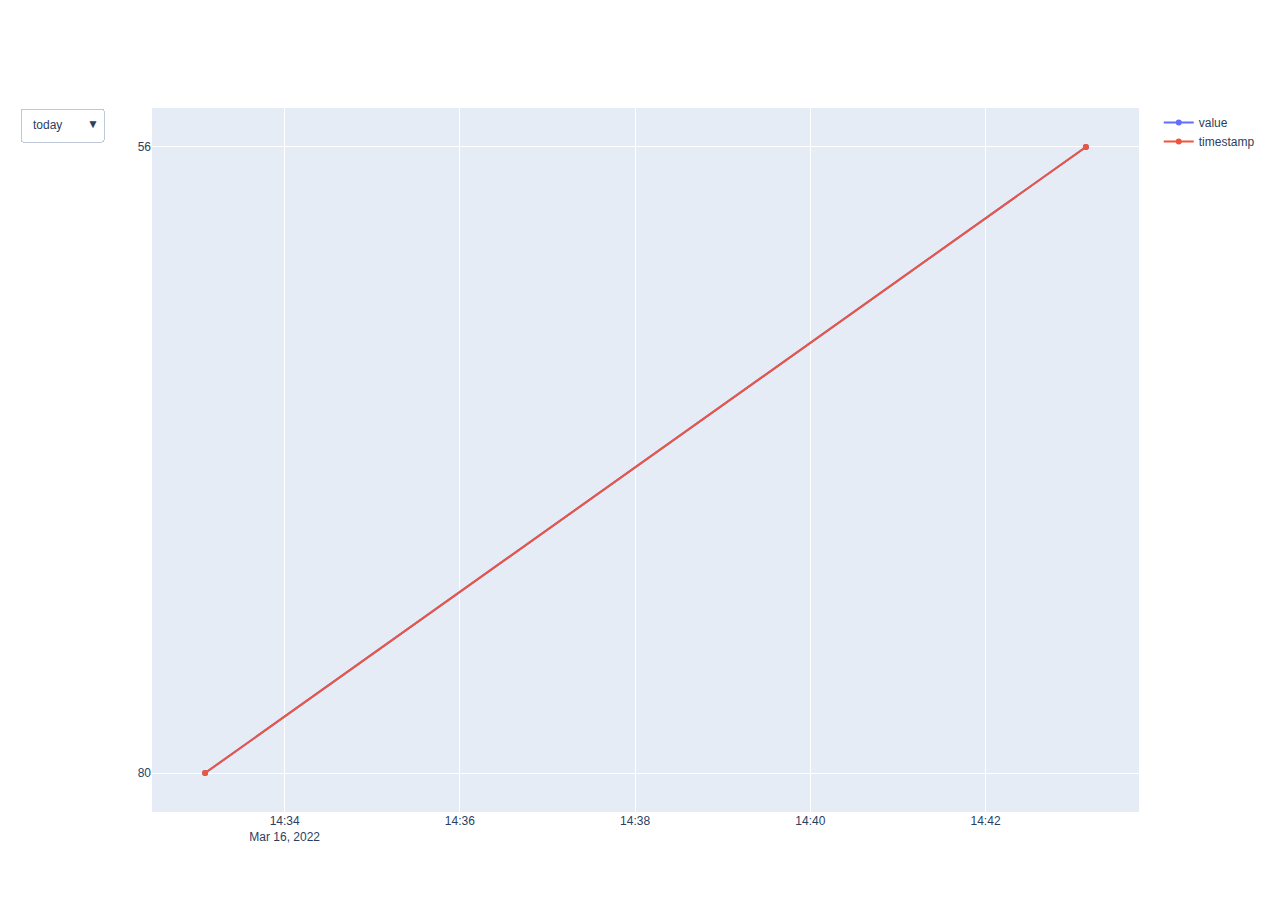
==== templates/commons/tracker_chart.html @ fe79d519 "initial commit" ====
<html>
<head><meta charset="utf-8" /></head>
<body>
    <div>                        <script type="text/javascript">window.PlotlyConfig = {MathJaxConfig: 'local'};</script>
        <script type="text/javascript">/**
* plotly.js v2.9.0
* Copyright 2012-2022, Plotly, Inc.
* All rights reserved.
* Licensed under the MIT license
*/
!function(t){if("object"==typeof exports&&"undefined"!=typeof module)module.exports=t();else if("function"==typeof define&&define.amd)define([],t);else{("undefined"!=typeof window?window:"undefined"!=typeof global?global:"undefined"!=typeof self?self:this).Plotly=t()}}((function(){return function t(e,r,n){function i(o,s){if(!r[o]){if(!e[o]){var l="function"==typeof require&&require;if(!s&&l)return l(o,!0);if(a)return a(o,!0);var c=new Error("Cannot find module '"+o+"'");throw c.code="MODULE_NOT_FOUND",c}var u=r[o]={exports:{}};e[o][0].call(u.exports,(function(t){return i(e[o][1][t]||t)}),u,u.exports,t,e,r,n)}return r[o].exports}for(var a="function"==typeof require&&require,o=0;o<n.length;o++)i(n[o]);return i}({1:[function(t,e,r){"use strict";var n=t("../src/lib"),i={"X,X div":'direction:ltr;font-family:"Open Sans",verdana,arial,sans-serif;margin:0;padding:0;',"X input,X button":'font-family:"Open Sans",verdana,arial,sans-serif;',"X input:focus,X button:focus":"outline:none;","X a":"text-decoration:none;","X a:hover":"text-decoration:none;","X .crisp":"shape-rendering:crispEdges;","X .user-select-none":"-webkit-user-select:none;-moz-user-select:none;-ms-user-select:none;-o-user-select:none;user-select:none;","X svg":"overflow:hidden;","X svg a":"fill:#447adb;","X svg a:hover":"fill:#3c6dc5;","X .main-svg":"position:absolute;top:0;left:0;pointer-events:none;","X .main-svg .draglayer":"pointer-events:all;","X .cursor-default":"cursor:default;","X .cursor-pointer":"cursor:pointer;","X .cursor-crosshair":"cursor:crosshair;","X .cursor-move":"cursor:move;","X .cursor-col-resize":"cursor:col-resize;","X .cursor-row-resize":"cursor:row-resize;","X .cursor-ns-resize":"cursor:ns-resize;","X .cursor-ew-resize":"cursor:ew-resize;","X .cursor-sw-resize":"cursor:sw-resize;","X .cursor-s-resize":"cursor:s-resize;","X .cursor-se-resize":"cursor:se-resize;","X .cursor-w-resize":"cursor:w-resize;","X .cursor-e-resize":"cursor:e-resize;","X .cursor-nw-resize":"cursor:nw-resize;","X .cursor-n-resize":"cursor:n-resize;","X .cursor-ne-resize":"cursor:ne-resize;","X .cursor-grab":"cursor:-webkit-grab;cursor:grab;","X .modebar":"position:absolute;top:2px;right:2px;","X .ease-bg":"-webkit-transition:background-color .3s ease 0s;-moz-transition:background-color .3s ease 0s;-ms-transition:background-color .3s ease 0s;-o-transition:background-color .3s ease 0s;transition:background-color .3s ease 0s;","X .modebar--hover>:not(.watermark)":"opacity:0;-webkit-transition:opacity .3s ease 0s;-moz-transition:opacity .3s ease 0s;-ms-transition:opacity .3s ease 0s;-o-transition:opacity .3s ease 0s;transition:opacity .3s ease 0s;","X:hover .modebar--hover .modebar-group":"opacity:1;","X .modebar-group":"float:left;display:inline-block;box-sizing:border-box;padding-left:8px;position:relative;vertical-align:middle;white-space:nowrap;","X .modebar-btn":"position:relative;font-size:16px;padding:3px 4px;height:22px;cursor:pointer;line-height:normal;box-sizing:border-box;","X .modebar-btn svg":"position:relative;top:2px;","X .modebar.vertical":"display:flex;flex-direction:column;flex-wrap:wrap;align-content:flex-end;max-height:100%;","X .modebar.vertical svg":"top:-1px;","X .modebar.vertical .modebar-group":"display:block;float:none;padding-left:0px;padding-bottom:8px;","X .modebar.vertical .modebar-group .modebar-btn":"display:block;text-align:center;","X [data-title]:before,X [data-title]:after":"position:absolute;-webkit-transform:translate3d(0, 0, 0);-moz-transform:translate3d(0, 0, 0);-ms-transform:translate3d(0, 0, 0);-o-transform:translate3d(0, 0, 0);transform:translate3d(0, 0, 0);display:none;opacity:0;z-index:1001;pointer-events:none;top:110%;right:50%;","X [data-title]:hover:before,X [data-title]:hover:after":"display:block;opacity:1;","X [data-title]:before":'content:"";position:absolute;background:transparent;border:6px solid transparent;z-index:1002;margin-top:-12px;border-bottom-color:#69738a;margin-right:-6px;',"X [data-title]:after":"content:attr(data-title);background:#69738a;color:#fff;padding:8px 10px;font-size:12px;line-height:12px;white-space:nowrap;margin-right:-18px;border-radius:2px;","X .vertical [data-title]:before,X .vertical [data-title]:after":"top:0%;right:200%;","X .vertical [data-title]:before":"border:6px solid transparent;border-left-color:#69738a;margin-top:8px;margin-right:-30px;","X .select-outline":"fill:none;stroke-width:1;shape-rendering:crispEdges;","X .select-outline-1":"stroke:#fff;","X .select-outline-2":"stroke:#000;stroke-dasharray:2px 2px;",Y:'font-family:"Open Sans",verdana,arial,sans-serif;position:fixed;top:50px;right:20px;z-index:10000;font-size:10pt;max-width:180px;',"Y p":"margin:0;","Y .notifier-note":"min-width:180px;max-width:250px;border:1px solid #fff;z-index:3000;margin:0;background-color:#8c97af;background-color:rgba(140,151,175,.9);color:#fff;padding:10px;overflow-wrap:break-word;word-wrap:break-word;-ms-hyphens:auto;-webkit-hyphens:auto;hyphens:auto;","Y .notifier-close":"color:#fff;opacity:.8;float:right;padding:0 5px;background:none;border:none;font-size:20px;font-weight:bold;line-height:20px;","Y .notifier-close:hover":"color:#444;text-decoration:none;cursor:pointer;"};for(var a in i){var o=a.replace(/^,/," ,").replace(/X/g,".js-plotly-plot .plotly").replace(/Y/g,".plotly-notifier");n.addStyleRule(o,i[a])}},{"../src/lib":503}],2:[function(t,e,r){"use strict";e.exports=t("../src/transforms/aggregate")},{"../src/transforms/aggregate":1114}],3:[function(t,e,r){"use strict";e.exports=t("../src/traces/bar")},{"../src/traces/bar":656}],4:[function(t,e,r){"use strict";e.exports=t("../src/traces/barpolar")},{"../src/traces/barpolar":669}],5:[function(t,e,r){"use strict";e.exports=t("../src/traces/box")},{"../src/traces/box":679}],6:[function(t,e,r){"use strict";e.exports=t("../src/components/calendars")},{"../src/components/calendars":364}],7:[function(t,e,r){"use strict";e.exports=t("../src/traces/candlestick")},{"../src/traces/candlestick":688}],8:[function(t,e,r){"use strict";e.exports=t("../src/traces/carpet")},{"../src/traces/carpet":707}],9:[function(t,e,r){"use strict";e.exports=t("../src/traces/choropleth")},{"../src/traces/choropleth":721}],10:[function(t,e,r){"use strict";e.exports=t("../src/traces/choroplethmapbox")},{"../src/traces/choroplethmapbox":728}],11:[function(t,e,r){"use strict";e.exports=t("../src/traces/cone")},{"../src/traces/cone":734}],12:[function(t,e,r){"use strict";e.exports=t("../src/traces/contour")},{"../src/traces/contour":749}],13:[function(t,e,r){"use strict";e.exports=t("../src/traces/contourcarpet")},{"../src/traces/contourcarpet":760}],14:[function(t,e,r){"use strict";e.exports=t("../src/core")},{"../src/core":481}],15:[function(t,e,r){"use strict";e.exports=t("../src/traces/densitymapbox")},{"../src/traces/densitymapbox":768}],16:[function(t,e,r){"use strict";e.exports=t("../src/transforms/filter")},{"../src/transforms/filter":1115}],17:[function(t,e,r){"use strict";e.exports=t("../src/traces/funnel")},{"../src/traces/funnel":778}],18:[function(t,e,r){"use strict";e.exports=t("../src/traces/funnelarea")},{"../src/traces/funnelarea":787}],19:[function(t,e,r){"use strict";e.exports=t("../src/transforms/groupby")},{"../src/transforms/groupby":1116}],20:[function(t,e,r){"use strict";e.exports=t("../src/traces/heatmap")},{"../src/traces/heatmap":800}],21:[function(t,e,r){"use strict";e.exports=t("../src/traces/heatmapgl")},{"../src/traces/heatmapgl":811}],22:[function(t,e,r){"use strict";e.exports=t("../src/traces/histogram")},{"../src/traces/histogram":823}],23:[function(t,e,r){"use strict";e.exports=t("../src/traces/histogram2d")},{"../src/traces/histogram2d":829}],24:[function(t,e,r){"use strict";e.exports=t("../src/traces/histogram2dcontour")},{"../src/traces/histogram2dcontour":833}],25:[function(t,e,r){"use strict";e.exports=t("../src/traces/icicle")},{"../src/traces/icicle":839}],26:[function(t,e,r){"use strict";e.exports=t("../src/traces/image")},{"../src/traces/image":852}],27:[function(t,e,r){"use strict";var n=t("./core");n.register([t("./bar"),t("./box"),t("./heatmap"),t("./histogram"),t("./histogram2d"),t("./histogram2dcontour"),t("./contour"),t("./scatterternary"),t("./violin"),t("./funnel"),t("./waterfall"),t("./image"),t("./pie"),t("./sunburst"),t("./treemap"),t("./icicle"),t("./funnelarea"),t("./scatter3d"),t("./surface"),t("./isosurface"),t("./volume"),t("./mesh3d"),t("./cone"),t("./streamtube"),t("./scattergeo"),t("./choropleth"),t("./scattergl"),t("./splom"),t("./pointcloud"),t("./heatmapgl"),t("./parcoords"),t("./parcats"),t("./scattermapbox"),t("./choroplethmapbox"),t("./densitymapbox"),t("./sankey"),t("./indicator"),t("./table"),t("./carpet"),t("./scattercarpet"),t("./contourcarpet"),t("./ohlc"),t("./candlestick"),t("./scatterpolar"),t("./scatterpolargl"),t("./barpolar"),t("./scattersmith"),t("./aggregate"),t("./filter"),t("./groupby"),t("./sort"),t("./calendars")]),e.exports=n},{"./aggregate":2,"./bar":3,"./barpolar":4,"./box":5,"./calendars":6,"./candlestick":7,"./carpet":8,"./choropleth":9,"./choroplethmapbox":10,"./cone":11,"./contour":12,"./contourcarpet":13,"./core":14,"./densitymapbox":15,"./filter":16,"./funnel":17,"./funnelarea":18,"./groupby":19,"./heatmap":20,"./heatmapgl":21,"./histogram":22,"./histogram2d":23,"./histogram2dcontour":24,"./icicle":25,"./image":26,"./indicator":28,"./isosurface":29,"./mesh3d":30,"./ohlc":31,"./parcats":32,"./parcoords":33,"./pie":34,"./pointcloud":35,"./sankey":36,"./scatter3d":37,"./scattercarpet":38,"./scattergeo":39,"./scattergl":40,"./scattermapbox":41,"./scatterpolar":42,"./scatterpolargl":43,"./scattersmith":44,"./scatterternary":45,"./sort":46,"./splom":47,"./streamtube":48,"./sunburst":49,"./surface":50,"./table":51,"./treemap":52,"./violin":53,"./volume":54,"./waterfall":55}],28:[function(t,e,r){"use strict";e.exports=t("../src/traces/indicator")},{"../src/traces/indicator":860}],29:[function(t,e,r){"use strict";e.exports=t("../src/traces/isosurface")},{"../src/traces/isosurface":866}],30:[function(t,e,r){"use strict";e.exports=t("../src/traces/mesh3d")},{"../src/traces/mesh3d":871}],31:[function(t,e,r){"use strict";e.exports=t("../src/traces/ohlc")},{"../src/traces/ohlc":876}],32:[function(t,e,r){"use strict";e.exports=t("../src/traces/parcats")},{"../src/traces/parcats":885}],33:[function(t,e,r){"use strict";e.exports=t("../src/traces/parcoords")},{"../src/traces/parcoords":895}],34:[function(t,e,r){"use strict";e.exports=t("../src/traces/pie")},{"../src/traces/pie":906}],35:[function(t,e,r){"use strict";e.exports=t("../src/traces/pointcloud")},{"../src/traces/pointcloud":915}],36:[function(t,e,r){"use strict";e.exports=t("../src/traces/sankey")},{"../src/traces/sankey":921}],37:[function(t,e,r){"use strict";e.exports=t("../src/traces/scatter3d")},{"../src/traces/scatter3d":959}],38:[function(t,e,r){"use strict";e.exports=t("../src/traces/scattercarpet")},{"../src/traces/scattercarpet":966}],39:[function(t,e,r){"use strict";e.exports=t("../src/traces/scattergeo")},{"../src/traces/scattergeo":974}],40:[function(t,e,r){"use strict";e.exports=t("../src/traces/scattergl")},{"../src/traces/scattergl":987}],41:[function(t,e,r){"use strict";e.exports=t("../src/traces/scattermapbox")},{"../src/traces/scattermapbox":997}],42:[function(t,e,r){"use strict";e.exports=t("../src/traces/scatterpolar")},{"../src/traces/scatterpolar":1005}],43:[function(t,e,r){"use strict";e.exports=t("../src/traces/scatterpolargl")},{"../src/traces/scatterpolargl":1012}],44:[function(t,e,r){"use strict";e.exports=t("../src/traces/scattersmith")},{"../src/traces/scattersmith":1019}],45:[function(t,e,r){"use strict";e.exports=t("../src/traces/scatterternary")},{"../src/traces/scatterternary":1027}],46:[function(t,e,r){"use strict";e.exports=t("../src/transforms/sort")},{"../src/transforms/sort":1118}],47:[function(t,e,r){"use strict";e.exports=t("../src/traces/splom")},{"../src/traces/splom":1036}],48:[function(t,e,r){"use strict";e.exports=t("../src/traces/streamtube")},{"../src/traces/streamtube":1044}],49:[function(t,e,r){"use strict";e.exports=t("../src/traces/sunburst")},{"../src/traces/sunburst":1052}],50:[function(t,e,r){"use strict";e.exports=t("../src/traces/surface")},{"../src/traces/surface":1061}],51:[function(t,e,r){"use strict";e.exports=t("../src/traces/table")},{"../src/traces/table":1069}],52:[function(t,e,r){"use strict";e.exports=t("../src/traces/treemap")},{"../src/traces/treemap":1080}],53:[function(t,e,r){"use strict";e.exports=t("../src/traces/violin")},{"../src/traces/violin":1093}],54:[function(t,e,r){"use strict";e.exports=t("../src/traces/volume")},{"../src/traces/volume":1101}],55:[function(t,e,r){"use strict";e.exports=t("../src/traces/waterfall")},{"../src/traces/waterfall":1109}],56:[function(t,e,r){!function(n,i){"object"==typeof r&&void 0!==e?i(r,t("d3-array"),t("d3-collection"),t("d3-shape"),t("elementary-circuits-directed-graph")):i(n.d3=n.d3||{},n.d3,n.d3,n.d3,null)}(this,(function(t,e,r,n,i){"use strict";function a(t){return t.target.depth}function o(t,e){return t.sourceLinks.length?t.depth:e-1}function s(t){return function(){return t}}i=i&&i.hasOwnProperty("default")?i.default:i;var l="function"==typeof Symbol&&"symbol"==typeof Symbol.iterator?function(t){return typeof t}:function(t){return t&&"function"==typeof Symbol&&t.constructor===Symbol&&t!==Symbol.prototype?"symbol":typeof t};function c(t,e){return f(t.source,e.source)||t.index-e.index}function u(t,e){return f(t.target,e.target)||t.index-e.index}function f(t,e){return t.partOfCycle===e.partOfCycle?t.y0-e.y0:"top"===t.circularLinkType||"bottom"===e.circularLinkType?-1:1}function h(t){return t.value}function p(t){return(t.y0+t.y1)/2}function d(t){return p(t.source)}function g(t){return p(t.target)}function m(t){return t.index}function v(t){return t.nodes}function y(t){return t.links}function x(t,e){var r=t.get(e);if(!r)throw new Error("missing: "+e);return r}function b(t,e){return e(t)}function _(t,e,r){var n=0;if(null===r){for(var a=[],o=0;o<t.links.length;o++){var s=t.links[o],l=s.source.index,c=s.target.index;a[l]||(a[l]=[]),a[c]||(a[c]=[]),-1===a[l].indexOf(c)&&a[l].push(c)}var u=i(a);u.sort((function(t,e){return t.length-e.length}));var f={};for(o=0;o<u.length;o++){var h=u[o].slice(-2);f[h[0]]||(f[h[0]]={}),f[h[0]][h[1]]=!0}t.links.forEach((function(t){var e=t.target.index,r=t.source.index;e===r||f[r]&&f[r][e]?(t.circular=!0,t.circularLinkID=n,n+=1):t.circular=!1}))}else t.links.forEach((function(t){t.source[r]<t.target[r]?t.circular=!1:(t.circular=!0,t.circularLinkID=n,n+=1)}))}function w(t,e){var r=0,n=0;t.links.forEach((function(i){i.circular&&(i.source.circularLinkType||i.target.circularLinkType?i.circularLinkType=i.source.circularLinkType?i.source.circularLinkType:i.target.circularLinkType:i.circularLinkType=r<n?"top":"bottom","top"==i.circularLinkType?r+=1:n+=1,t.nodes.forEach((function(t){b(t,e)!=b(i.source,e)&&b(t,e)!=b(i.target,e)||(t.circularLinkType=i.circularLinkType)})))})),t.links.forEach((function(t){t.circular&&(t.source.circularLinkType==t.target.circularLinkType&&(t.circularLinkType=t.source.circularLinkType),q(t,e)&&(t.circularLinkType=t.source.circularLinkType))}))}function T(t){var e=Math.abs(t.y1-t.y0),r=Math.abs(t.target.x0-t.source.x1);return Math.atan(r/e)}function k(t,e){var r=0;t.sourceLinks.forEach((function(t){r=t.circular&&!q(t,e)?r+1:r}));var n=0;return t.targetLinks.forEach((function(t){n=t.circular&&!q(t,e)?n+1:n})),r+n}function A(t){var e=t.source.sourceLinks,r=0;e.forEach((function(t){r=t.circular?r+1:r}));var n=t.target.targetLinks,i=0;return n.forEach((function(t){i=t.circular?i+1:i})),!(r>1||i>1)}function M(t,e,r){return t.sort(E),t.forEach((function(n,i){var a,o,s=0;if(q(n,r)&&A(n))n.circularPathData.verticalBuffer=s+n.width/2;else{for(var l=0;l<i;l++)if(a=t[i],o=t[l],!(a.source.column<o.target.column||a.target.column>o.source.column)){var c=t[l].circularPathData.verticalBuffer+t[l].width/2+e;s=c>s?c:s}n.circularPathData.verticalBuffer=s+n.width/2}})),t}function S(t,r,i,a){var o=e.min(t.links,(function(t){return t.source.y0}));t.links.forEach((function(t){t.circular&&(t.circularPathData={})})),M(t.links.filter((function(t){return"top"==t.circularLinkType})),r,a),M(t.links.filter((function(t){return"bottom"==t.circularLinkType})),r,a),t.links.forEach((function(e){if(e.circular){if(e.circularPathData.arcRadius=e.width+10,e.circularPathData.leftNodeBuffer=5,e.circularPathData.rightNodeBuffer=5,e.circularPathData.sourceWidth=e.source.x1-e.source.x0,e.circularPathData.sourceX=e.source.x0+e.circularPathData.sourceWidth,e.circularPathData.targetX=e.target.x0,e.circularPathData.sourceY=e.y0,e.circularPathData.targetY=e.y1,q(e,a)&&A(e))e.circularPathData.leftSmallArcRadius=10+e.width/2,e.circularPathData.leftLargeArcRadius=10+e.width/2,e.circularPathData.rightSmallArcRadius=10+e.width/2,e.circularPathData.rightLargeArcRadius=10+e.width/2,"bottom"==e.circularLinkType?(e.circularPathData.verticalFullExtent=e.source.y1+25+e.circularPathData.verticalBuffer,e.circularPathData.verticalLeftInnerExtent=e.circularPathData.verticalFullExtent-e.circularPathData.leftLargeArcRadius,e.circularPathData.verticalRightInnerExtent=e.circularPathData.verticalFullExtent-e.circularPathData.rightLargeArcRadius):(e.circularPathData.verticalFullExtent=e.source.y0-25-e.circularPathData.verticalBuffer,e.circularPathData.verticalLeftInnerExtent=e.circularPathData.verticalFullExtent+e.circularPathData.leftLargeArcRadius,e.circularPathData.verticalRightInnerExtent=e.circularPathData.verticalFullExtent+e.circularPathData.rightLargeArcRadius);else{var s=e.source.column,l=e.circularLinkType,c=t.links.filter((function(t){return t.source.column==s&&t.circularLinkType==l}));"bottom"==e.circularLinkType?c.sort(C):c.sort(L);var u=0;c.forEach((function(t,n){t.circularLinkID==e.circularLinkID&&(e.circularPathData.leftSmallArcRadius=10+e.width/2+u,e.circularPathData.leftLargeArcRadius=10+e.width/2+n*r+u),u+=t.width})),s=e.target.column,c=t.links.filter((function(t){return t.target.column==s&&t.circularLinkType==l})),"bottom"==e.circularLinkType?c.sort(I):c.sort(P),u=0,c.forEach((function(t,n){t.circularLinkID==e.circularLinkID&&(e.circularPathData.rightSmallArcRadius=10+e.width/2+u,e.circularPathData.rightLargeArcRadius=10+e.width/2+n*r+u),u+=t.width})),"bottom"==e.circularLinkType?(e.circularPathData.verticalFullExtent=Math.max(i,e.source.y1,e.target.y1)+25+e.circularPathData.verticalBuffer,e.circularPathData.verticalLeftInnerExtent=e.circularPathData.verticalFullExtent-e.circularPathData.leftLargeArcRadius,e.circularPathData.verticalRightInnerExtent=e.circularPathData.verticalFullExtent-e.circularPathData.rightLargeArcRadius):(e.circularPathData.verticalFullExtent=o-25-e.circularPathData.verticalBuffer,e.circularPathData.verticalLeftInnerExtent=e.circularPathData.verticalFullExtent+e.circularPathData.leftLargeArcRadius,e.circularPathData.verticalRightInnerExtent=e.circularPathData.verticalFullExtent+e.circularPathData.rightLargeArcRadius)}e.circularPathData.leftInnerExtent=e.circularPathData.sourceX+e.circularPathData.leftNodeBuffer,e.circularPathData.rightInnerExtent=e.circularPathData.targetX-e.circularPathData.rightNodeBuffer,e.circularPathData.leftFullExtent=e.circularPathData.sourceX+e.circularPathData.leftLargeArcRadius+e.circularPathData.leftNodeBuffer,e.circularPathData.rightFullExtent=e.circularPathData.targetX-e.circularPathData.rightLargeArcRadius-e.circularPathData.rightNodeBuffer}if(e.circular)e.path=function(t){var e="";e="top"==t.circularLinkType?"M"+t.circularPathData.sourceX+" "+t.circularPathData.sourceY+" L"+t.circularPathData.leftInnerExtent+" "+t.circularPathData.sourceY+" A"+t.circularPathData.leftLargeArcRadius+" "+t.circularPathData.leftSmallArcRadius+" 0 0 0 "+t.circularPathData.leftFullExtent+" "+(t.circularPathData.sourceY-t.circularPathData.leftSmallArcRadius)+" L"+t.circularPathData.leftFullExtent+" "+t.circularPathData.verticalLeftInnerExtent+" A"+t.circularPathData.leftLargeArcRadius+" "+t.circularPathData.leftLargeArcRadius+" 0 0 0 "+t.circularPathData.leftInnerExtent+" "+t.circularPathData.verticalFullExtent+" L"+t.circularPathData.rightInnerExtent+" "+t.circularPathData.verticalFullExtent+" A"+t.circularPathData.rightLargeArcRadius+" "+t.circularPathData.rightLargeArcRadius+" 0 0 0 "+t.circularPathData.rightFullExtent+" "+t.circularPathData.verticalRightInnerExtent+" L"+t.circularPathData.rightFullExtent+" "+(t.circularPathData.targetY-t.circularPathData.rightSmallArcRadius)+" A"+t.circularPathData.rightLargeArcRadius+" "+t.circularPathData.rightSmallArcRadius+" 0 0 0 "+t.circularPathData.rightInnerExtent+" "+t.circularPathData.targetY+" L"+t.circularPathData.targetX+" "+t.circularPathData.targetY:"M"+t.circularPathData.sourceX+" "+t.circularPathData.sourceY+" L"+t.circularPathData.leftInnerExtent+" "+t.circularPathData.sourceY+" A"+t.circularPathData.leftLargeArcRadius+" "+t.circularPathData.leftSmallArcRadius+" 0 0 1 "+t.circularPathData.leftFullExtent+" "+(t.circularPathData.sourceY+t.circularPathData.leftSmallArcRadius)+" L"+t.circularPathData.leftFullExtent+" "+t.circularPathData.verticalLeftInnerExtent+" A"+t.circularPathData.leftLargeArcRadius+" "+t.circularPathData.leftLargeArcRadius+" 0 0 1 "+t.circularPathData.leftInnerExtent+" "+t.circularPathData.verticalFullExtent+" L"+t.circularPathData.rightInnerExtent+" "+t.circularPathData.verticalFullExtent+" A"+t.circularPathData.rightLargeArcRadius+" "+t.circularPathData.rightLargeArcRadius+" 0 0 1 "+t.circularPathData.rightFullExtent+" "+t.circularPathData.verticalRightInnerExtent+" L"+t.circularPathData.rightFullExtent+" "+(t.circularPathData.targetY+t.circularPathData.rightSmallArcRadius)+" A"+t.circularPathData.rightLargeArcRadius+" "+t.circularPathData.rightSmallArcRadius+" 0 0 1 "+t.circularPathData.rightInnerExtent+" "+t.circularPathData.targetY+" L"+t.circularPathData.targetX+" "+t.circularPathData.targetY;return e}(e);else{var f=n.linkHorizontal().source((function(t){return[t.source.x0+(t.source.x1-t.source.x0),t.y0]})).target((function(t){return[t.target.x0,t.y1]}));e.path=f(e)}}))}function E(t,e){return O(t)==O(e)?"bottom"==t.circularLinkType?C(t,e):L(t,e):O(e)-O(t)}function L(t,e){return t.y0-e.y0}function C(t,e){return e.y0-t.y0}function P(t,e){return t.y1-e.y1}function I(t,e){return e.y1-t.y1}function O(t){return t.target.column-t.source.column}function z(t){return t.target.x0-t.source.x1}function D(t,e){var r=T(t),n=z(e)/Math.tan(r);return"up"==H(t)?t.y1+n:t.y1-n}function R(t,e){var r=T(t),n=z(e)/Math.tan(r);return"up"==H(t)?t.y1-n:t.y1+n}function F(t,e,r,n){t.links.forEach((function(i){if(!i.circular&&i.target.column-i.source.column>1){var a=i.source.column+1,o=i.target.column-1,s=1,l=o-a+1;for(s=1;a<=o;a++,s++)t.nodes.forEach((function(o){if(o.column==a){var c,u=s/(l+1),f=Math.pow(1-u,3),h=3*u*Math.pow(1-u,2),p=3*Math.pow(u,2)*(1-u),d=Math.pow(u,3),g=f*i.y0+h*i.y0+p*i.y1+d*i.y1,m=g-i.width/2,v=g+i.width/2;m>o.y0&&m<o.y1?(c=o.y1-m+10,c="bottom"==o.circularLinkType?c:-c,o=N(o,c,e,r),t.nodes.forEach((function(t){b(t,n)!=b(o,n)&&t.column==o.column&&B(o,t)&&N(t,c,e,r)}))):(v>o.y0&&v<o.y1||m<o.y0&&v>o.y1)&&(c=v-o.y0+10,o=N(o,c,e,r),t.nodes.forEach((function(t){b(t,n)!=b(o,n)&&t.column==o.column&&t.y0<o.y1&&t.y1>o.y1&&N(t,c,e,r)})))}}))}}))}function B(t,e){return t.y0>e.y0&&t.y0<e.y1||(t.y1>e.y0&&t.y1<e.y1||t.y0<e.y0&&t.y1>e.y1)}function N(t,e,r,n){return t.y0+e>=r&&t.y1+e<=n&&(t.y0=t.y0+e,t.y1=t.y1+e,t.targetLinks.forEach((function(t){t.y1=t.y1+e})),t.sourceLinks.forEach((function(t){t.y0=t.y0+e}))),t}function j(t,e,r,n){t.nodes.forEach((function(i){n&&i.y+(i.y1-i.y0)>e&&(i.y=i.y-(i.y+(i.y1-i.y0)-e));var a=t.links.filter((function(t){return b(t.source,r)==b(i,r)})),o=a.length;o>1&&a.sort((function(t,e){if(!t.circular&&!e.circular){if(t.target.column==e.target.column)return t.y1-e.y1;if(!V(t,e))return t.y1-e.y1;if(t.target.column>e.target.column){var r=R(e,t);return t.y1-r}if(e.target.column>t.target.column)return R(t,e)-e.y1}return t.circular&&!e.circular?"top"==t.circularLinkType?-1:1:e.circular&&!t.circular?"top"==e.circularLinkType?1:-1:t.circular&&e.circular?t.circularLinkType===e.circularLinkType&&"top"==t.circularLinkType?t.target.column===e.target.column?t.target.y1-e.target.y1:e.target.column-t.target.column:t.circularLinkType===e.circularLinkType&&"bottom"==t.circularLinkType?t.target.column===e.target.column?e.target.y1-t.target.y1:t.target.column-e.target.column:"top"==t.circularLinkType?-1:1:void 0}));var s=i.y0;a.forEach((function(t){t.y0=s+t.width/2,s+=t.width})),a.forEach((function(t,e){if("bottom"==t.circularLinkType){for(var r=e+1,n=0;r<o;r++)n+=a[r].width;t.y0=i.y1-n-t.width/2}}))}))}function U(t,e,r){t.nodes.forEach((function(e){var n=t.links.filter((function(t){return b(t.target,r)==b(e,r)})),i=n.length;i>1&&n.sort((function(t,e){if(!t.circular&&!e.circular){if(t.source.column==e.source.column)return t.y0-e.y0;if(!V(t,e))return t.y0-e.y0;if(e.source.column<t.source.column){var r=D(e,t);return t.y0-r}if(t.source.column<e.source.column)return D(t,e)-e.y0}return t.circular&&!e.circular?"top"==t.circularLinkType?-1:1:e.circular&&!t.circular?"top"==e.circularLinkType?1:-1:t.circular&&e.circular?t.circularLinkType===e.circularLinkType&&"top"==t.circularLinkType?t.source.column===e.source.column?t.source.y1-e.source.y1:t.source.column-e.source.column:t.circularLinkType===e.circularLinkType&&"bottom"==t.circularLinkType?t.source.column===e.source.column?t.source.y1-e.source.y1:e.source.column-t.source.column:"top"==t.circularLinkType?-1:1:void 0}));var a=e.y0;n.forEach((function(t){t.y1=a+t.width/2,a+=t.width})),n.forEach((function(t,r){if("bottom"==t.circularLinkType){for(var a=r+1,o=0;a<i;a++)o+=n[a].width;t.y1=e.y1-o-t.width/2}}))}))}function V(t,e){return H(t)==H(e)}function H(t){return t.y0-t.y1>0?"up":"down"}function q(t,e){return b(t.source,e)==b(t.target,e)}function G(t,r,n){var i=t.nodes,a=t.links,o=!1,s=!1;if(a.forEach((function(t){"top"==t.circularLinkType?o=!0:"bottom"==t.circularLinkType&&(s=!0)})),0==o||0==s){var l=e.min(i,(function(t){return t.y0})),c=(n-r)/(e.max(i,(function(t){return t.y1}))-l);i.forEach((function(t){var e=(t.y1-t.y0)*c;t.y0=(t.y0-l)*c,t.y1=t.y0+e})),a.forEach((function(t){t.y0=(t.y0-l)*c,t.y1=(t.y1-l)*c,t.width=t.width*c}))}}t.sankeyCircular=function(){var t,n,i=0,a=0,b=1,T=1,A=24,M=m,E=o,L=v,C=y,P=32,I=2,O=null;function z(){var t={nodes:L.apply(null,arguments),links:C.apply(null,arguments)};D(t),_(t,M,O),R(t),B(t),w(t,M),N(t,P,M),V(t);for(var e=4,r=0;r<e;r++)j(t,T,M),U(t,T,M),F(t,a,T,M),j(t,T,M),U(t,T,M);return G(t,a,T),S(t,I,T,M),t}function D(t){t.nodes.forEach((function(t,e){t.index=e,t.sourceLinks=[],t.targetLinks=[]}));var e=r.map(t.nodes,M);return t.links.forEach((function(t,r){t.index=r;var n=t.source,i=t.target;"object"!==(void 0===n?"undefined":l(n))&&(n=t.source=x(e,n)),"object"!==(void 0===i?"undefined":l(i))&&(i=t.target=x(e,i)),n.sourceLinks.push(t),i.targetLinks.push(t)})),t}function R(t){t.nodes.forEach((function(t){t.partOfCycle=!1,t.value=Math.max(e.sum(t.sourceLinks,h),e.sum(t.targetLinks,h)),t.sourceLinks.forEach((function(e){e.circular&&(t.partOfCycle=!0,t.circularLinkType=e.circularLinkType)})),t.targetLinks.forEach((function(e){e.circular&&(t.partOfCycle=!0,t.circularLinkType=e.circularLinkType)}))}))}function B(t){var e,r,n;for(e=t.nodes,r=[],n=0;e.length;++n,e=r,r=[])e.forEach((function(t){t.depth=n,t.sourceLinks.forEach((function(t){r.indexOf(t.target)<0&&!t.circular&&r.push(t.target)}))}));for(e=t.nodes,r=[],n=0;e.length;++n,e=r,r=[])e.forEach((function(t){t.height=n,t.targetLinks.forEach((function(t){r.indexOf(t.source)<0&&!t.circular&&r.push(t.source)}))}));t.nodes.forEach((function(t){t.column=Math.floor(E.call(null,t,n))}))}function N(o,s,l){var c=r.nest().key((function(t){return t.column})).sortKeys(e.ascending).entries(o.nodes).map((function(t){return t.values}));!function(r){if(n){var s=1/0;c.forEach((function(t){var e=T*n/(t.length+1);s=e<s?e:s})),t=s}var l=e.min(c,(function(r){return(T-a-(r.length-1)*t)/e.sum(r,h)}));l*=.3,o.links.forEach((function(t){t.width=t.value*l}));var u=function(t){var r=0,n=0,i=0,a=0,o=e.max(t.nodes,(function(t){return t.column}));return t.links.forEach((function(t){t.circular&&("top"==t.circularLinkType?r+=t.width:n+=t.width,0==t.target.column&&(a+=t.width),t.source.column==o&&(i+=t.width))})),{top:r=r>0?r+25+10:r,bottom:n=n>0?n+25+10:n,left:a=a>0?a+25+10:a,right:i=i>0?i+25+10:i}}(o),f=function(t,r){var n=e.max(t.nodes,(function(t){return t.column})),o=b-i,s=T-a,l=o/(o+r.right+r.left),c=s/(s+r.top+r.bottom);return i=i*l+r.left,b=0==r.right?b:b*l,a=a*c+r.top,T*=c,t.nodes.forEach((function(t){t.x0=i+t.column*((b-i-A)/n),t.x1=t.x0+A})),c}(o,u);l*=f,o.links.forEach((function(t){t.width=t.value*l})),c.forEach((function(t){var e=t.length;t.forEach((function(t,n){t.depth==c.length-1&&1==e||0==t.depth&&1==e?(t.y0=T/2-t.value*l,t.y1=t.y0+t.value*l):t.partOfCycle?0==k(t,r)?(t.y0=T/2+n,t.y1=t.y0+t.value*l):"top"==t.circularLinkType?(t.y0=a+n,t.y1=t.y0+t.value*l):(t.y0=T-t.value*l-n,t.y1=t.y0+t.value*l):0==u.top||0==u.bottom?(t.y0=(T-a)/e*n,t.y1=t.y0+t.value*l):(t.y0=(T-a)/2-e/2+n,t.y1=t.y0+t.value*l)}))}))}(l),y();for(var u=1,m=s;m>0;--m)v(u*=.99,l),y();function v(t,r){var n=c.length;c.forEach((function(i){var a=i.length,o=i[0].depth;i.forEach((function(i){var s;if(i.sourceLinks.length||i.targetLinks.length)if(i.partOfCycle&&k(i,r)>0);else if(0==o&&1==a)s=i.y1-i.y0,i.y0=T/2-s/2,i.y1=T/2+s/2;else if(o==n-1&&1==a)s=i.y1-i.y0,i.y0=T/2-s/2,i.y1=T/2+s/2;else{var l=e.mean(i.sourceLinks,g),c=e.mean(i.targetLinks,d),u=((l&&c?(l+c)/2:l||c)-p(i))*t;i.y0+=u,i.y1+=u}}))}))}function y(){c.forEach((function(e){var r,n,i,o=a,s=e.length;for(e.sort(f),i=0;i<s;++i)(n=o-(r=e[i]).y0)>0&&(r.y0+=n,r.y1+=n),o=r.y1+t;if((n=o-t-T)>0)for(o=r.y0-=n,r.y1-=n,i=s-2;i>=0;--i)(n=(r=e[i]).y1+t-o)>0&&(r.y0-=n,r.y1-=n),o=r.y0}))}}function V(t){t.nodes.forEach((function(t){t.sourceLinks.sort(u),t.targetLinks.sort(c)})),t.nodes.forEach((function(t){var e=t.y0,r=e,n=t.y1,i=n;t.sourceLinks.forEach((function(t){t.circular?(t.y0=n-t.width/2,n-=t.width):(t.y0=e+t.width/2,e+=t.width)})),t.targetLinks.forEach((function(t){t.circular?(t.y1=i-t.width/2,i-=t.width):(t.y1=r+t.width/2,r+=t.width)}))}))}return z.nodeId=function(t){return arguments.length?(M="function"==typeof t?t:s(t),z):M},z.nodeAlign=function(t){return arguments.length?(E="function"==typeof t?t:s(t),z):E},z.nodeWidth=function(t){return arguments.length?(A=+t,z):A},z.nodePadding=function(e){return arguments.length?(t=+e,z):t},z.nodes=function(t){return arguments.length?(L="function"==typeof t?t:s(t),z):L},z.links=function(t){return arguments.length?(C="function"==typeof t?t:s(t),z):C},z.size=function(t){return arguments.length?(i=a=0,b=+t[0],T=+t[1],z):[b-i,T-a]},z.extent=function(t){return arguments.length?(i=+t[0][0],b=+t[1][0],a=+t[0][1],T=+t[1][1],z):[[i,a],[b,T]]},z.iterations=function(t){return arguments.length?(P=+t,z):P},z.circularLinkGap=function(t){return arguments.length?(I=+t,z):I},z.nodePaddingRatio=function(t){return arguments.length?(n=+t,z):n},z.sortNodes=function(t){return arguments.length?(O=t,z):O},z.update=function(t){return w(t,M),V(t),t.links.forEach((function(t){t.circular&&(t.circularLinkType=t.y0+t.y1<T?"top":"bottom",t.source.circularLinkType=t.circularLinkType,t.target.circularLinkType=t.circularLinkType)})),j(t,T,M,!1),U(t,T,M),S(t,I,T,M),t},z},t.sankeyCenter=function(t){return t.targetLinks.length?t.depth:t.sourceLinks.length?e.min(t.sourceLinks,a)-1:0},t.sankeyLeft=function(t){return t.depth},t.sankeyRight=function(t,e){return e-1-t.height},t.sankeyJustify=o,Object.defineProperty(t,"__esModule",{value:!0})}))},{"d3-array":107,"d3-collection":108,"d3-shape":119,"elementary-circuits-directed-graph":130}],57:[function(t,e,r){!function(n,i){"object"==typeof r&&void 0!==e?i(r,t("d3-array"),t("d3-collection"),t("d3-shape")):i(n.d3=n.d3||{},n.d3,n.d3,n.d3)}(this,(function(t,e,r,n){"use strict";function i(t){return t.target.depth}function a(t,e){return t.sourceLinks.length?t.depth:e-1}function o(t){return function(){return t}}function s(t,e){return c(t.source,e.source)||t.index-e.index}function l(t,e){return c(t.target,e.target)||t.index-e.index}function c(t,e){return t.y0-e.y0}function u(t){return t.value}function f(t){return(t.y0+t.y1)/2}function h(t){return f(t.source)*t.value}function p(t){return f(t.target)*t.value}function d(t){return t.index}function g(t){return t.nodes}function m(t){return t.links}function v(t,e){var r=t.get(e);if(!r)throw new Error("missing: "+e);return r}function y(t){return[t.source.x1,t.y0]}function x(t){return[t.target.x0,t.y1]}t.sankey=function(){var t=0,n=0,i=1,y=1,x=24,b=8,_=d,w=a,T=g,k=m,A=32;function M(){var t={nodes:T.apply(null,arguments),links:k.apply(null,arguments)};return S(t),E(t),L(t),C(t),P(t),t}function S(t){t.nodes.forEach((function(t,e){t.index=e,t.sourceLinks=[],t.targetLinks=[]}));var e=r.map(t.nodes,_);t.links.forEach((function(t,r){t.index=r;var n=t.source,i=t.target;"object"!=typeof n&&(n=t.source=v(e,n)),"object"!=typeof i&&(i=t.target=v(e,i)),n.sourceLinks.push(t),i.targetLinks.push(t)}))}function E(t){t.nodes.forEach((function(t){t.value=Math.max(e.sum(t.sourceLinks,u),e.sum(t.targetLinks,u))}))}function L(e){var r,n,a;for(r=e.nodes,n=[],a=0;r.length;++a,r=n,n=[])r.forEach((function(t){t.depth=a,t.sourceLinks.forEach((function(t){n.indexOf(t.target)<0&&n.push(t.target)}))}));for(r=e.nodes,n=[],a=0;r.length;++a,r=n,n=[])r.forEach((function(t){t.height=a,t.targetLinks.forEach((function(t){n.indexOf(t.source)<0&&n.push(t.source)}))}));var o=(i-t-x)/(a-1);e.nodes.forEach((function(e){e.x1=(e.x0=t+Math.max(0,Math.min(a-1,Math.floor(w.call(null,e,a))))*o)+x}))}function C(t){var i=r.nest().key((function(t){return t.x0})).sortKeys(e.ascending).entries(t.nodes).map((function(t){return t.values}));!function(){var r=e.max(i,(function(t){return t.length})),a=2/3*(y-n)/(r-1);b>a&&(b=a);var o=e.min(i,(function(t){return(y-n-(t.length-1)*b)/e.sum(t,u)}));i.forEach((function(t){t.forEach((function(t,e){t.y1=(t.y0=e)+t.value*o}))})),t.links.forEach((function(t){t.width=t.value*o}))}(),d();for(var a=1,o=A;o>0;--o)l(a*=.99),d(),s(a),d();function s(t){i.forEach((function(r){r.forEach((function(r){if(r.targetLinks.length){var n=(e.sum(r.targetLinks,h)/e.sum(r.targetLinks,u)-f(r))*t;r.y0+=n,r.y1+=n}}))}))}function l(t){i.slice().reverse().forEach((function(r){r.forEach((function(r){if(r.sourceLinks.length){var n=(e.sum(r.sourceLinks,p)/e.sum(r.sourceLinks,u)-f(r))*t;r.y0+=n,r.y1+=n}}))}))}function d(){i.forEach((function(t){var e,r,i,a=n,o=t.length;for(t.sort(c),i=0;i<o;++i)(r=a-(e=t[i]).y0)>0&&(e.y0+=r,e.y1+=r),a=e.y1+b;if((r=a-b-y)>0)for(a=e.y0-=r,e.y1-=r,i=o-2;i>=0;--i)(r=(e=t[i]).y1+b-a)>0&&(e.y0-=r,e.y1-=r),a=e.y0}))}}function P(t){t.nodes.forEach((function(t){t.sourceLinks.sort(l),t.targetLinks.sort(s)})),t.nodes.forEach((function(t){var e=t.y0,r=e;t.sourceLinks.forEach((function(t){t.y0=e+t.width/2,e+=t.width})),t.targetLinks.forEach((function(t){t.y1=r+t.width/2,r+=t.width}))}))}return M.update=function(t){return P(t),t},M.nodeId=function(t){return arguments.length?(_="function"==typeof t?t:o(t),M):_},M.nodeAlign=function(t){return arguments.length?(w="function"==typeof t?t:o(t),M):w},M.nodeWidth=function(t){return arguments.length?(x=+t,M):x},M.nodePadding=function(t){return arguments.length?(b=+t,M):b},M.nodes=function(t){return arguments.length?(T="function"==typeof t?t:o(t),M):T},M.links=function(t){return arguments.length?(k="function"==typeof t?t:o(t),M):k},M.size=function(e){return arguments.length?(t=n=0,i=+e[0],y=+e[1],M):[i-t,y-n]},M.extent=function(e){return arguments.length?(t=+e[0][0],i=+e[1][0],n=+e[0][1],y=+e[1][1],M):[[t,n],[i,y]]},M.iterations=function(t){return arguments.length?(A=+t,M):A},M},t.sankeyCenter=function(t){return t.targetLinks.length?t.depth:t.sourceLinks.length?e.min(t.sourceLinks,i)-1:0},t.sankeyLeft=function(t){return t.depth},t.sankeyRight=function(t,e){return e-1-t.height},t.sankeyJustify=a,t.sankeyLinkHorizontal=function(){return n.linkHorizontal().source(y).target(x)},Object.defineProperty(t,"__esModule",{value:!0})}))},{"d3-array":107,"d3-collection":108,"d3-shape":119}],58:[function(t,e,r){(function(){var t={version:"3.8.0"},r=[].slice,n=function(t){return r.call(t)},i=self.document;function a(t){return t&&(t.ownerDocument||t.document||t).documentElement}function o(t){return t&&(t.ownerDocument&&t.ownerDocument.defaultView||t.document&&t||t.defaultView)}if(i)try{n(i.documentElement.childNodes)[0].nodeType}catch(t){n=function(t){for(var e=t.length,r=new Array(e);e--;)r[e]=t[e];return r}}if(Date.now||(Date.now=function(){return+new Date}),i)try{i.createElement("DIV").style.setProperty("opacity",0,"")}catch(t){var s=this.Element.prototype,l=s.setAttribute,c=s.setAttributeNS,u=this.CSSStyleDeclaration.prototype,f=u.setProperty;s.setAttribute=function(t,e){l.call(this,t,e+"")},s.setAttributeNS=function(t,e,r){c.call(this,t,e,r+"")},u.setProperty=function(t,e,r){f.call(this,t,e+"",r)}}function h(t,e){return t<e?-1:t>e?1:t>=e?0:NaN}function p(t){return null===t?NaN:+t}function d(t){return!isNaN(t)}function g(t){return{left:function(e,r,n,i){for(arguments.length<3&&(n=0),arguments.length<4&&(i=e.length);n<i;){var a=n+i>>>1;t(e[a],r)<0?n=a+1:i=a}return n},right:function(e,r,n,i){for(arguments.length<3&&(n=0),arguments.length<4&&(i=e.length);n<i;){var a=n+i>>>1;t(e[a],r)>0?i=a:n=a+1}return n}}}t.ascending=h,t.descending=function(t,e){return e<t?-1:e>t?1:e>=t?0:NaN},t.min=function(t,e){var r,n,i=-1,a=t.length;if(1===arguments.length){for(;++i<a;)if(null!=(n=t[i])&&n>=n){r=n;break}for(;++i<a;)null!=(n=t[i])&&r>n&&(r=n)}else{for(;++i<a;)if(null!=(n=e.call(t,t[i],i))&&n>=n){r=n;break}for(;++i<a;)null!=(n=e.call(t,t[i],i))&&r>n&&(r=n)}return r},t.max=function(t,e){var r,n,i=-1,a=t.length;if(1===arguments.length){for(;++i<a;)if(null!=(n=t[i])&&n>=n){r=n;break}for(;++i<a;)null!=(n=t[i])&&n>r&&(r=n)}else{for(;++i<a;)if(null!=(n=e.call(t,t[i],i))&&n>=n){r=n;break}for(;++i<a;)null!=(n=e.call(t,t[i],i))&&n>r&&(r=n)}return r},t.extent=function(t,e){var r,n,i,a=-1,o=t.length;if(1===arguments.length){for(;++a<o;)if(null!=(n=t[a])&&n>=n){r=i=n;break}for(;++a<o;)null!=(n=t[a])&&(r>n&&(r=n),i<n&&(i=n))}else{for(;++a<o;)if(null!=(n=e.call(t,t[a],a))&&n>=n){r=i=n;break}for(;++a<o;)null!=(n=e.call(t,t[a],a))&&(r>n&&(r=n),i<n&&(i=n))}return[r,i]},t.sum=function(t,e){var r,n=0,i=t.length,a=-1;if(1===arguments.length)for(;++a<i;)d(r=+t[a])&&(n+=r);else for(;++a<i;)d(r=+e.call(t,t[a],a))&&(n+=r);return n},t.mean=function(t,e){var r,n=0,i=t.length,a=-1,o=i;if(1===arguments.length)for(;++a<i;)d(r=p(t[a]))?n+=r:--o;else for(;++a<i;)d(r=p(e.call(t,t[a],a)))?n+=r:--o;if(o)return n/o},t.quantile=function(t,e){var r=(t.length-1)*e+1,n=Math.floor(r),i=+t[n-1],a=r-n;return a?i+a*(t[n]-i):i},t.median=function(e,r){var n,i=[],a=e.length,o=-1;if(1===arguments.length)for(;++o<a;)d(n=p(e[o]))&&i.push(n);else for(;++o<a;)d(n=p(r.call(e,e[o],o)))&&i.push(n);if(i.length)return t.quantile(i.sort(h),.5)},t.variance=function(t,e){var r,n,i=t.length,a=0,o=0,s=-1,l=0;if(1===arguments.length)for(;++s<i;)d(r=p(t[s]))&&(o+=(n=r-a)*(r-(a+=n/++l)));else for(;++s<i;)d(r=p(e.call(t,t[s],s)))&&(o+=(n=r-a)*(r-(a+=n/++l)));if(l>1)return o/(l-1)},t.deviation=function(){var e=t.variance.apply(this,arguments);return e?Math.sqrt(e):e};var m=g(h);function v(t){return t.length}t.bisectLeft=m.left,t.bisect=t.bisectRight=m.right,t.bisector=function(t){return g(1===t.length?function(e,r){return h(t(e),r)}:t)},t.shuffle=function(t,e,r){(a=arguments.length)<3&&(r=t.length,a<2&&(e=0));for(var n,i,a=r-e;a;)i=Math.random()*a--|0,n=t[a+e],t[a+e]=t[i+e],t[i+e]=n;return t},t.permute=function(t,e){for(var r=e.length,n=new Array(r);r--;)n[r]=t[e[r]];return n},t.pairs=function(t){for(var e=0,r=t.length-1,n=t[0],i=new Array(r<0?0:r);e<r;)i[e]=[n,n=t[++e]];return i},t.transpose=function(e){if(!(a=e.length))return[];for(var r=-1,n=t.min(e,v),i=new Array(n);++r<n;)for(var a,o=-1,s=i[r]=new Array(a);++o<a;)s[o]=e[o][r];return i},t.zip=function(){return t.transpose(arguments)},t.keys=function(t){var e=[];for(var r in t)e.push(r);return e},t.values=function(t){var e=[];for(var r in t)e.push(t[r]);return e},t.entries=function(t){var e=[];for(var r in t)e.push({key:r,value:t[r]});return e},t.merge=function(t){for(var e,r,n,i=t.length,a=-1,o=0;++a<i;)o+=t[a].length;for(r=new Array(o);--i>=0;)for(e=(n=t[i]).length;--e>=0;)r[--o]=n[e];return r};var y=Math.abs;function x(t){for(var e=1;t*e%1;)e*=10;return e}function b(t,e){for(var r in e)Object.defineProperty(t.prototype,r,{value:e[r],enumerable:!1})}function _(){this._=Object.create(null)}t.range=function(t,e,r){if(arguments.length<3&&(r=1,arguments.length<2&&(e=t,t=0)),(e-t)/r==1/0)throw new Error("infinite range");var n,i=[],a=x(y(r)),o=-1;if(t*=a,e*=a,(r*=a)<0)for(;(n=t+r*++o)>e;)i.push(n/a);else for(;(n=t+r*++o)<e;)i.push(n/a);return i},t.map=function(t,e){var r=new _;if(t instanceof _)t.forEach((function(t,e){r.set(t,e)}));else if(Array.isArray(t)){var n,i=-1,a=t.length;if(1===arguments.length)for(;++i<a;)r.set(i,t[i]);else for(;++i<a;)r.set(e.call(t,n=t[i],i),n)}else for(var o in t)r.set(o,t[o]);return r};function w(t){return"__proto__"==(t+="")||"\0"===t[0]?"\0"+t:t}function T(t){return"\0"===(t+="")[0]?t.slice(1):t}function k(t){return w(t)in this._}function A(t){return(t=w(t))in this._&&delete this._[t]}function M(){var t=[];for(var e in this._)t.push(T(e));return t}function S(){var t=0;for(var e in this._)++t;return t}function E(){for(var t in this._)return!1;return!0}function L(){this._=Object.create(null)}function C(t){return t}function P(t,e,r){return function(){var n=r.apply(e,arguments);return n===e?t:n}}function I(t,e){if(e in t)return e;e=e.charAt(0).toUpperCase()+e.slice(1);for(var r=0,n=O.length;r<n;++r){var i=O[r]+e;if(i in t)return i}}b(_,{has:k,get:function(t){return this._[w(t)]},set:function(t,e){return this._[w(t)]=e},remove:A,keys:M,values:function(){var t=[];for(var e in this._)t.push(this._[e]);return t},entries:function(){var t=[];for(var e in this._)t.push({key:T(e),value:this._[e]});return t},size:S,empty:E,forEach:function(t){for(var e in this._)t.call(this,T(e),this._[e])}}),t.nest=function(){var e,r,n={},i=[],a=[];function o(t,a,s){if(s>=i.length)return r?r.call(n,a):e?a.sort(e):a;for(var l,c,u,f,h=-1,p=a.length,d=i[s++],g=new _;++h<p;)(f=g.get(l=d(c=a[h])))?f.push(c):g.set(l,[c]);return t?(c=t(),u=function(e,r){c.set(e,o(t,r,s))}):(c={},u=function(e,r){c[e]=o(t,r,s)}),g.forEach(u),c}return n.map=function(t,e){return o(e,t,0)},n.entries=function(e){return function t(e,r){if(r>=i.length)return e;var n=[],o=a[r++];return e.forEach((function(e,i){n.push({key:e,values:t(i,r)})})),o?n.sort((function(t,e){return o(t.key,e.key)})):n}(o(t.map,e,0),0)},n.key=function(t){return i.push(t),n},n.sortKeys=function(t){return a[i.length-1]=t,n},n.sortValues=function(t){return e=t,n},n.rollup=function(t){return r=t,n},n},t.set=function(t){var e=new L;if(t)for(var r=0,n=t.length;r<n;++r)e.add(t[r]);return e},b(L,{has:k,add:function(t){return this._[w(t+="")]=!0,t},remove:A,values:M,size:S,empty:E,forEach:function(t){for(var e in this._)t.call(this,T(e))}}),t.behavior={},t.rebind=function(t,e){for(var r,n=1,i=arguments.length;++n<i;)t[r=arguments[n]]=P(t,e,e[r]);return t};var O=["webkit","ms","moz","Moz","o","O"];function z(){}function D(){}function R(t){var e=[],r=new _;function n(){for(var r,n=e,i=-1,a=n.length;++i<a;)(r=n[i].on)&&r.apply(this,arguments);return t}return n.on=function(n,i){var a,o=r.get(n);return arguments.length<2?o&&o.on:(o&&(o.on=null,e=e.slice(0,a=e.indexOf(o)).concat(e.slice(a+1)),r.remove(n)),i&&e.push(r.set(n,{on:i})),t)},n}function F(){t.event.preventDefault()}function B(){for(var e,r=t.event;e=r.sourceEvent;)r=e;return r}function N(e){for(var r=new D,n=0,i=arguments.length;++n<i;)r[arguments[n]]=R(r);return r.of=function(n,i){return function(a){try{var o=a.sourceEvent=t.event;a.target=e,t.event=a,r[a.type].apply(n,i)}finally{t.event=o}}},r}t.dispatch=function(){for(var t=new D,e=-1,r=arguments.length;++e<r;)t[arguments[e]]=R(t);return t},D.prototype.on=function(t,e){var r=t.indexOf("."),n="";if(r>=0&&(n=t.slice(r+1),t=t.slice(0,r)),t)return arguments.length<2?this[t].on(n):this[t].on(n,e);if(2===arguments.length){if(null==e)for(t in this)this.hasOwnProperty(t)&&this[t].on(n,null);return this}},t.event=null,t.requote=function(t){return t.replace(j,"\\$&")};var j=/[\\\^\$\*\+\?\|\[\]\(\)\.\{\}]/g,U={}.__proto__?function(t,e){t.__proto__=e}:function(t,e){for(var r in e)t[r]=e[r]};function V(t){return U(t,Y),t}var H=function(t,e){return e.querySelector(t)},q=function(t,e){return e.querySelectorAll(t)},G=function(t,e){var r=t.matches||t[I(t,"matchesSelector")];return(G=function(t,e){return r.call(t,e)})(t,e)};"function"==typeof Sizzle&&(H=function(t,e){return Sizzle(t,e)[0]||null},q=Sizzle,G=Sizzle.matchesSelector),t.selection=function(){return t.select(i.documentElement)};var Y=t.selection.prototype=[];function W(t){return"function"==typeof t?t:function(){return H(t,this)}}function X(t){return"function"==typeof t?t:function(){return q(t,this)}}Y.select=function(t){var e,r,n,i,a=[];t=W(t);for(var o=-1,s=this.length;++o<s;){a.push(e=[]),e.parentNode=(n=this[o]).parentNode;for(var l=-1,c=n.length;++l<c;)(i=n[l])?(e.push(r=t.call(i,i.__data__,l,o)),r&&"__data__"in i&&(r.__data__=i.__data__)):e.push(null)}return V(a)},Y.selectAll=function(t){var e,r,i=[];t=X(t);for(var a=-1,o=this.length;++a<o;)for(var s=this[a],l=-1,c=s.length;++l<c;)(r=s[l])&&(i.push(e=n(t.call(r,r.__data__,l,a))),e.parentNode=r);return V(i)};var Z="http://www.w3.org/1999/xhtml",J={svg:"http://www.w3.org/2000/svg",xhtml:Z,xlink:"http://www.w3.org/1999/xlink",xml:"http://www.w3.org/XML/1998/namespace",xmlns:"http://www.w3.org/2000/xmlns/"};function K(e,r){return e=t.ns.qualify(e),null==r?e.local?function(){this.removeAttributeNS(e.space,e.local)}:function(){this.removeAttribute(e)}:"function"==typeof r?e.local?function(){var t=r.apply(this,arguments);null==t?this.removeAttributeNS(e.space,e.local):this.setAttributeNS(e.space,e.local,t)}:function(){var t=r.apply(this,arguments);null==t?this.removeAttribute(e):this.setAttribute(e,t)}:e.local?function(){this.setAttributeNS(e.space,e.local,r)}:function(){this.setAttribute(e,r)}}function Q(t){return t.trim().replace(/\s+/g," ")}function $(e){return new RegExp("(?:^|\\s+)"+t.requote(e)+"(?:\\s+|$)","g")}function tt(t){return(t+"").trim().split(/^|\s+/)}function et(t,e){var r=(t=tt(t).map(rt)).length;return"function"==typeof e?function(){for(var n=-1,i=e.apply(this,arguments);++n<r;)t[n](this,i)}:function(){for(var n=-1;++n<r;)t[n](this,e)}}function rt(t){var e=$(t);return function(r,n){if(i=r.classList)return n?i.add(t):i.remove(t);var i=r.getAttribute("class")||"";n?(e.lastIndex=0,e.test(i)||r.setAttribute("class",Q(i+" "+t))):r.setAttribute("class",Q(i.replace(e," ")))}}function nt(t,e,r){return null==e?function(){this.style.removeProperty(t)}:"function"==typeof e?function(){var n=e.apply(this,arguments);null==n?this.style.removeProperty(t):this.style.setProperty(t,n,r)}:function(){this.style.setProperty(t,e,r)}}function it(t,e){return null==e?function(){delete this[t]}:"function"==typeof e?function(){var r=e.apply(this,arguments);null==r?delete this[t]:this[t]=r}:function(){this[t]=e}}function at(e){return"function"==typeof e?e:(e=t.ns.qualify(e)).local?function(){return this.ownerDocument.createElementNS(e.space,e.local)}:function(){var t=this.ownerDocument,r=this.namespaceURI;return r===Z&&t.documentElement.namespaceURI===Z?t.createElement(e):t.createElementNS(r,e)}}function ot(){var t=this.parentNode;t&&t.removeChild(this)}function st(t){return{__data__:t}}function lt(t){return function(){return G(this,t)}}function ct(t){return arguments.length||(t=h),function(e,r){return e&&r?t(e.__data__,r.__data__):!e-!r}}function ut(t,e){for(var r=0,n=t.length;r<n;r++)for(var i,a=t[r],o=0,s=a.length;o<s;o++)(i=a[o])&&e(i,o,r);return t}function ft(t){return U(t,ht),t}t.ns={prefix:J,qualify:function(t){var e=t.indexOf(":"),r=t;return e>=0&&"xmlns"!==(r=t.slice(0,e))&&(t=t.slice(e+1)),J.hasOwnProperty(r)?{space:J[r],local:t}:t}},Y.attr=function(e,r){if(arguments.length<2){if("string"==typeof e){var n=this.node();return(e=t.ns.qualify(e)).local?n.getAttributeNS(e.space,e.local):n.getAttribute(e)}for(r in e)this.each(K(r,e[r]));return this}return this.each(K(e,r))},Y.classed=function(t,e){if(arguments.length<2){if("string"==typeof t){var r=this.node(),n=(t=tt(t)).length,i=-1;if(e=r.classList){for(;++i<n;)if(!e.contains(t[i]))return!1}else for(e=r.getAttribute("class");++i<n;)if(!$(t[i]).test(e))return!1;return!0}for(e in t)this.each(et(e,t[e]));return this}return this.each(et(t,e))},Y.style=function(t,e,r){var n=arguments.length;if(n<3){if("string"!=typeof t){for(r in n<2&&(e=""),t)this.each(nt(r,t[r],e));return this}if(n<2){var i=this.node();return o(i).getComputedStyle(i,null).getPropertyValue(t)}r=""}return this.each(nt(t,e,r))},Y.property=function(t,e){if(arguments.length<2){if("string"==typeof t)return this.node()[t];for(e in t)this.each(it(e,t[e]));return this}return this.each(it(t,e))},Y.text=function(t){return arguments.length?this.each("function"==typeof t?function(){var e=t.apply(this,arguments);this.textContent=null==e?"":e}:null==t?function(){this.textContent=""}:function(){this.textContent=t}):this.node().textContent},Y.html=function(t){return arguments.length?this.each("function"==typeof t?function(){var e=t.apply(this,arguments);this.innerHTML=null==e?"":e}:null==t?function(){this.innerHTML=""}:function(){this.innerHTML=t}):this.node().innerHTML},Y.append=function(t){return t=at(t),this.select((function(){return this.appendChild(t.apply(this,arguments))}))},Y.insert=function(t,e){return t=at(t),e=W(e),this.select((function(){return this.insertBefore(t.apply(this,arguments),e.apply(this,arguments)||null)}))},Y.remove=function(){return this.each(ot)},Y.data=function(t,e){var r,n,i=-1,a=this.length;if(!arguments.length){for(t=new Array(a=(r=this[0]).length);++i<a;)(n=r[i])&&(t[i]=n.__data__);return t}function o(t,r){var n,i,a,o=t.length,u=r.length,f=Math.min(o,u),h=new Array(u),p=new Array(u),d=new Array(o);if(e){var g,m=new _,v=new Array(o);for(n=-1;++n<o;)(i=t[n])&&(m.has(g=e.call(i,i.__data__,n))?d[n]=i:m.set(g,i),v[n]=g);for(n=-1;++n<u;)(i=m.get(g=e.call(r,a=r[n],n)))?!0!==i&&(h[n]=i,i.__data__=a):p[n]=st(a),m.set(g,!0);for(n=-1;++n<o;)n in v&&!0!==m.get(v[n])&&(d[n]=t[n])}else{for(n=-1;++n<f;)i=t[n],a=r[n],i?(i.__data__=a,h[n]=i):p[n]=st(a);for(;n<u;++n)p[n]=st(r[n]);for(;n<o;++n)d[n]=t[n]}p.update=h,p.parentNode=h.parentNode=d.parentNode=t.parentNode,s.push(p),l.push(h),c.push(d)}var s=ft([]),l=V([]),c=V([]);if("function"==typeof t)for(;++i<a;)o(r=this[i],t.call(r,r.parentNode.__data__,i));else for(;++i<a;)o(r=this[i],t);return l.enter=function(){return s},l.exit=function(){return c},l},Y.datum=function(t){return arguments.length?this.property("__data__",t):this.property("__data__")},Y.filter=function(t){var e,r,n,i=[];"function"!=typeof t&&(t=lt(t));for(var a=0,o=this.length;a<o;a++){i.push(e=[]),e.parentNode=(r=this[a]).parentNode;for(var s=0,l=r.length;s<l;s++)(n=r[s])&&t.call(n,n.__data__,s,a)&&e.push(n)}return V(i)},Y.order=function(){for(var t=-1,e=this.length;++t<e;)for(var r,n=this[t],i=n.length-1,a=n[i];--i>=0;)(r=n[i])&&(a&&a!==r.nextSibling&&a.parentNode.insertBefore(r,a),a=r);return this},Y.sort=function(t){t=ct.apply(this,arguments);for(var e=-1,r=this.length;++e<r;)this[e].sort(t);return this.order()},Y.each=function(t){return ut(this,(function(e,r,n){t.call(e,e.__data__,r,n)}))},Y.call=function(t){var e=n(arguments);return t.apply(e[0]=this,e),this},Y.empty=function(){return!this.node()},Y.node=function(){for(var t=0,e=this.length;t<e;t++)for(var r=this[t],n=0,i=r.length;n<i;n++){var a=r[n];if(a)return a}return null},Y.size=function(){var t=0;return ut(this,(function(){++t})),t};var ht=[];function pt(t){var e,r;return function(n,i,a){var o,s=t[a].update,l=s.length;for(a!=r&&(r=a,e=0),i>=e&&(e=i+1);!(o=s[e])&&++e<l;);return o}}function dt(e,r,i){var a="__on"+e,o=e.indexOf("."),s=mt;o>0&&(e=e.slice(0,o));var l=gt.get(e);function c(){var t=this[a];t&&(this.removeEventListener(e,t,t.$),delete this[a])}return l&&(e=l,s=vt),o?r?function(){var t=s(r,n(arguments));c.call(this),this.addEventListener(e,this[a]=t,t.$=i),t._=r}:c:r?z:function(){var r,n=new RegExp("^__on([^.]+)"+t.requote(e)+"$");for(var i in this)if(r=i.match(n)){var a=this[i];this.removeEventListener(r[1],a,a.$),delete this[i]}}}t.selection.enter=ft,t.selection.enter.prototype=ht,ht.append=Y.append,ht.empty=Y.empty,ht.node=Y.node,ht.call=Y.call,ht.size=Y.size,ht.select=function(t){for(var e,r,n,i,a,o=[],s=-1,l=this.length;++s<l;){n=(i=this[s]).update,o.push(e=[]),e.parentNode=i.parentNode;for(var c=-1,u=i.length;++c<u;)(a=i[c])?(e.push(n[c]=r=t.call(i.parentNode,a.__data__,c,s)),r.__data__=a.__data__):e.push(null)}return V(o)},ht.insert=function(t,e){return arguments.length<2&&(e=pt(this)),Y.insert.call(this,t,e)},t.select=function(t){var e;return"string"==typeof t?(e=[H(t,i)]).parentNode=i.documentElement:(e=[t]).parentNode=a(t),V([e])},t.selectAll=function(t){var e;return"string"==typeof t?(e=n(q(t,i))).parentNode=i.documentElement:(e=n(t)).parentNode=null,V([e])},Y.on=function(t,e,r){var n=arguments.length;if(n<3){if("string"!=typeof t){for(r in n<2&&(e=!1),t)this.each(dt(r,t[r],e));return this}if(n<2)return(n=this.node()["__on"+t])&&n._;r=!1}return this.each(dt(t,e,r))};var gt=t.map({mouseenter:"mouseover",mouseleave:"mouseout"});function mt(e,r){return function(n){var i=t.event;t.event=n,r[0]=this.__data__;try{e.apply(this,r)}finally{t.event=i}}}function vt(t,e){var r=mt(t,e);return function(t){var e=t.relatedTarget;e&&(e===this||8&e.compareDocumentPosition(this))||r.call(this,t)}}i&&gt.forEach((function(t){"on"+t in i&&gt.remove(t)}));var yt,xt=0;function bt(e){var r=".dragsuppress-"+ ++xt,n="click"+r,i=t.select(o(e)).on("touchmove"+r,F).on("dragstart"+r,F).on("selectstart"+r,F);if(null==yt&&(yt=!("onselectstart"in e)&&I(e.style,"userSelect")),yt){var s=a(e).style,l=s[yt];s[yt]="none"}return function(t){if(i.on(r,null),yt&&(s[yt]=l),t){var e=function(){i.on(n,null)};i.on(n,(function(){F(),e()}),!0),setTimeout(e,0)}}}t.mouse=function(t){return wt(t,B())};var _t=this.navigator&&/WebKit/.test(this.navigator.userAgent)?-1:0;function wt(e,r){r.changedTouches&&(r=r.changedTouches[0]);var n=e.ownerSVGElement||e;if(n.createSVGPoint){var i=n.createSVGPoint();if(_t<0){var a=o(e);if(a.scrollX||a.scrollY){var s=(n=t.select("body").append("svg").style({position:"absolute",top:0,left:0,margin:0,padding:0,border:"none"},"important"))[0][0].getScreenCTM();_t=!(s.f||s.e),n.remove()}}return _t?(i.x=r.pageX,i.y=r.pageY):(i.x=r.clientX,i.y=r.clientY),[(i=i.matrixTransform(e.getScreenCTM().inverse())).x,i.y]}var l=e.getBoundingClientRect();return[r.clientX-l.left-e.clientLeft,r.clientY-l.top-e.clientTop]}function Tt(){return t.event.changedTouches[0].identifier}t.touch=function(t,e,r){if(arguments.length<3&&(r=e,e=B().changedTouches),e)for(var n,i=0,a=e.length;i<a;++i)if((n=e[i]).identifier===r)return wt(t,n)},t.behavior.drag=function(){var e=N(a,"drag","dragstart","dragend"),r=null,n=s(z,t.mouse,o,"mousemove","mouseup"),i=s(Tt,t.touch,C,"touchmove","touchend");function a(){this.on("mousedown.drag",n).on("touchstart.drag",i)}function s(n,i,a,o,s){return function(){var l,c=this,u=t.event.target.correspondingElement||t.event.target,f=c.parentNode,h=e.of(c,arguments),p=0,d=n(),g=".drag"+(null==d?"":"-"+d),m=t.select(a(u)).on(o+g,x).on(s+g,b),v=bt(u),y=i(f,d);function x(){var t,e,r=i(f,d);r&&(t=r[0]-y[0],e=r[1]-y[1],p|=t|e,y=r,h({type:"drag",x:r[0]+l[0],y:r[1]+l[1],dx:t,dy:e}))}function b(){i(f,d)&&(m.on(o+g,null).on(s+g,null),v(p),h({type:"dragend"}))}l=r?[(l=r.apply(c,arguments)).x-y[0],l.y-y[1]]:[0,0],h({type:"dragstart"})}}return a.origin=function(t){return arguments.length?(r=t,a):r},t.rebind(a,e,"on")},t.touches=function(t,e){return arguments.length<2&&(e=B().touches),e?n(e).map((function(e){var r=wt(t,e);return r.identifier=e.identifier,r})):[]};var kt=1e-6,At=Math.PI,Mt=2*At,St=Mt-kt,Et=At/2,Lt=At/180,Ct=180/At;function Pt(t){return t>1?Et:t<-1?-Et:Math.asin(t)}function It(t){return((t=Math.exp(t))+1/t)/2}var Ot=Math.SQRT2;t.interpolateZoom=function(t,e){var r,n,i=t[0],a=t[1],o=t[2],s=e[0],l=e[1],c=e[2],u=s-i,f=l-a,h=u*u+f*f;if(h<1e-12)n=Math.log(c/o)/Ot,r=function(t){return[i+t*u,a+t*f,o*Math.exp(Ot*t*n)]};else{var p=Math.sqrt(h),d=(c*c-o*o+4*h)/(2*o*2*p),g=(c*c-o*o-4*h)/(2*c*2*p),m=Math.log(Math.sqrt(d*d+1)-d),v=Math.log(Math.sqrt(g*g+1)-g);n=(v-m)/Ot,r=function(t){var e,r=t*n,s=It(m),l=o/(2*p)*(s*(e=Ot*r+m,((e=Math.exp(2*e))-1)/(e+1))-function(t){return((t=Math.exp(t))-1/t)/2}(m));return[i+l*u,a+l*f,o*s/It(Ot*r+m)]}}return r.duration=1e3*n,r},t.behavior.zoom=function(){var e,r,n,a,s,l,c,u,f,h={x:0,y:0,k:1},p=[960,500],d=Rt,g=250,m=0,v="mousedown.zoom",y="mousemove.zoom",x="mouseup.zoom",b="touchstart.zoom",_=N(w,"zoomstart","zoom","zoomend");function w(t){t.on(v,P).on(Dt+".zoom",O).on("dblclick.zoom",z).on(b,I)}function T(t){return[(t[0]-h.x)/h.k,(t[1]-h.y)/h.k]}function k(t){h.k=Math.max(d[0],Math.min(d[1],t))}function A(t,e){e=function(t){return[t[0]*h.k+h.x,t[1]*h.k+h.y]}(e),h.x+=t[0]-e[0],h.y+=t[1]-e[1]}function M(e,n,i,a){e.__chart__={x:h.x,y:h.y,k:h.k},k(Math.pow(2,a)),A(r=n,i),e=t.select(e),g>0&&(e=e.transition().duration(g)),e.call(w.event)}function S(){c&&c.domain(l.range().map((function(t){return(t-h.x)/h.k})).map(l.invert)),f&&f.domain(u.range().map((function(t){return(t-h.y)/h.k})).map(u.invert))}function E(t){m++||t({type:"zoomstart"})}function L(t){S(),t({type:"zoom",scale:h.k,translate:[h.x,h.y]})}function C(t){--m||(t({type:"zoomend"}),r=null)}function P(){var e=this,r=_.of(e,arguments),n=0,i=t.select(o(e)).on(y,l).on(x,c),a=T(t.mouse(e)),s=bt(e);function l(){n=1,A(t.mouse(e),a),L(r)}function c(){i.on(y,null).on(x,null),s(n),C(r)}Di.call(e),E(r)}function I(){var e,r=this,n=_.of(r,arguments),i={},a=0,o=".zoom-"+t.event.changedTouches[0].identifier,l="touchmove"+o,c="touchend"+o,u=[],f=t.select(r),p=bt(r);function d(){var n=t.touches(r);return e=h.k,n.forEach((function(t){t.identifier in i&&(i[t.identifier]=T(t))})),n}function g(){var e=t.event.target;t.select(e).on(l,m).on(c,y),u.push(e);for(var n=t.event.changedTouches,o=0,f=n.length;o<f;++o)i[n[o].identifier]=null;var p=d(),g=Date.now();if(1===p.length){if(g-s<500){var v=p[0];M(r,v,i[v.identifier],Math.floor(Math.log(h.k)/Math.LN2)+1),F()}s=g}else if(p.length>1){v=p[0];var x=p[1],b=v[0]-x[0],_=v[1]-x[1];a=b*b+_*_}}function m(){var o,l,c,u,f=t.touches(r);Di.call(r);for(var h=0,p=f.length;h<p;++h,u=null)if(c=f[h],u=i[c.identifier]){if(l)break;o=c,l=u}if(u){var d=(d=c[0]-o[0])*d+(d=c[1]-o[1])*d,g=a&&Math.sqrt(d/a);o=[(o[0]+c[0])/2,(o[1]+c[1])/2],l=[(l[0]+u[0])/2,(l[1]+u[1])/2],k(g*e)}s=null,A(o,l),L(n)}function y(){if(t.event.touches.length){for(var e=t.event.changedTouches,r=0,a=e.length;r<a;++r)delete i[e[r].identifier];for(var s in i)return void d()}t.selectAll(u).on(o,null),f.on(v,P).on(b,I),p(),C(n)}g(),E(n),f.on(v,null).on(b,g)}function O(){var i=_.of(this,arguments);a?clearTimeout(a):(Di.call(this),e=T(r=n||t.mouse(this)),E(i)),a=setTimeout((function(){a=null,C(i)}),50),F(),k(Math.pow(2,.002*zt())*h.k),A(r,e),L(i)}function z(){var e=t.mouse(this),r=Math.log(h.k)/Math.LN2;M(this,e,T(e),t.event.shiftKey?Math.ceil(r)-1:Math.floor(r)+1)}return Dt||(Dt="onwheel"in i?(zt=function(){return-t.event.deltaY*(t.event.deltaMode?120:1)},"wheel"):"onmousewheel"in i?(zt=function(){return t.event.wheelDelta},"mousewheel"):(zt=function(){return-t.event.detail},"MozMousePixelScroll")),w.event=function(e){e.each((function(){var e=_.of(this,arguments),n=h;Bi?t.select(this).transition().each("start.zoom",(function(){h=this.__chart__||{x:0,y:0,k:1},E(e)})).tween("zoom:zoom",(function(){var i=p[0],a=p[1],o=r?r[0]:i/2,s=r?r[1]:a/2,l=t.interpolateZoom([(o-h.x)/h.k,(s-h.y)/h.k,i/h.k],[(o-n.x)/n.k,(s-n.y)/n.k,i/n.k]);return function(t){var r=l(t),n=i/r[2];this.__chart__=h={x:o-r[0]*n,y:s-r[1]*n,k:n},L(e)}})).each("interrupt.zoom",(function(){C(e)})).each("end.zoom",(function(){C(e)})):(this.__chart__=h,E(e),L(e),C(e))}))},w.translate=function(t){return arguments.length?(h={x:+t[0],y:+t[1],k:h.k},S(),w):[h.x,h.y]},w.scale=function(t){return arguments.length?(h={x:h.x,y:h.y,k:null},k(+t),S(),w):h.k},w.scaleExtent=function(t){return arguments.length?(d=null==t?Rt:[+t[0],+t[1]],w):d},w.center=function(t){return arguments.length?(n=t&&[+t[0],+t[1]],w):n},w.size=function(t){return arguments.length?(p=t&&[+t[0],+t[1]],w):p},w.duration=function(t){return arguments.length?(g=+t,w):g},w.x=function(t){return arguments.length?(c=t,l=t.copy(),h={x:0,y:0,k:1},w):c},w.y=function(t){return arguments.length?(f=t,u=t.copy(),h={x:0,y:0,k:1},w):f},t.rebind(w,_,"on")};var zt,Dt,Rt=[0,1/0];function Ft(){}function Bt(t,e,r){return this instanceof Bt?(this.h=+t,this.s=+e,void(this.l=+r)):arguments.length<2?t instanceof Bt?new Bt(t.h,t.s,t.l):ne(""+t,ie,Bt):new Bt(t,e,r)}t.color=Ft,Ft.prototype.toString=function(){return this.rgb()+""},t.hsl=Bt;var Nt=Bt.prototype=new Ft;function jt(t,e,r){var n,i;function a(t){return Math.round(255*function(t){return t>360?t-=360:t<0&&(t+=360),t<60?n+(i-n)*t/60:t<180?i:t<240?n+(i-n)*(240-t)/60:n}(t))}return t=isNaN(t)?0:(t%=360)<0?t+360:t,e=isNaN(e)||e<0?0:e>1?1:e,n=2*(r=r<0?0:r>1?1:r)-(i=r<=.5?r*(1+e):r+e-r*e),new Qt(a(t+120),a(t),a(t-120))}function Ut(e,r,n){return this instanceof Ut?(this.h=+e,this.c=+r,void(this.l=+n)):arguments.length<2?e instanceof Ut?new Ut(e.h,e.c,e.l):Xt(e instanceof qt?e.l:(e=ae((e=t.rgb(e)).r,e.g,e.b)).l,e.a,e.b):new Ut(e,r,n)}Nt.brighter=function(t){return t=Math.pow(.7,arguments.length?t:1),new Bt(this.h,this.s,this.l/t)},Nt.darker=function(t){return t=Math.pow(.7,arguments.length?t:1),new Bt(this.h,this.s,t*this.l)},Nt.rgb=function(){return jt(this.h,this.s,this.l)},t.hcl=Ut;var Vt=Ut.prototype=new Ft;function Ht(t,e,r){return isNaN(t)&&(t=0),isNaN(e)&&(e=0),new qt(r,Math.cos(t*=Lt)*e,Math.sin(t)*e)}function qt(t,e,r){return this instanceof qt?(this.l=+t,this.a=+e,void(this.b=+r)):arguments.length<2?t instanceof qt?new qt(t.l,t.a,t.b):t instanceof Ut?Ht(t.h,t.c,t.l):ae((t=Qt(t)).r,t.g,t.b):new qt(t,e,r)}Vt.brighter=function(t){return new Ut(this.h,this.c,Math.min(100,this.l+Gt*(arguments.length?t:1)))},Vt.darker=function(t){return new Ut(this.h,this.c,Math.max(0,this.l-Gt*(arguments.length?t:1)))},Vt.rgb=function(){return Ht(this.h,this.c,this.l).rgb()},t.lab=qt;var Gt=18,Yt=qt.prototype=new Ft;function Wt(t,e,r){var n=(t+16)/116,i=n+e/500,a=n-r/200;return new Qt(Kt(3.2404542*(i=.95047*Zt(i))-1.5371385*(n=1*Zt(n))-.4985314*(a=1.08883*Zt(a))),Kt(-.969266*i+1.8760108*n+.041556*a),Kt(.0556434*i-.2040259*n+1.0572252*a))}function Xt(t,e,r){return t>0?new Ut(Math.atan2(r,e)*Ct,Math.sqrt(e*e+r*r),t):new Ut(NaN,NaN,t)}function Zt(t){return t>.206893034?t*t*t:(t-4/29)/7.787037}function Jt(t){return t>.008856?Math.pow(t,1/3):7.787037*t+4/29}function Kt(t){return Math.round(255*(t<=.00304?12.92*t:1.055*Math.pow(t,1/2.4)-.055))}function Qt(t,e,r){return this instanceof Qt?(this.r=~~t,this.g=~~e,void(this.b=~~r)):arguments.length<2?t instanceof Qt?new Qt(t.r,t.g,t.b):ne(""+t,Qt,jt):new Qt(t,e,r)}function $t(t){return new Qt(t>>16,t>>8&255,255&t)}function te(t){return $t(t)+""}Yt.brighter=function(t){return new qt(Math.min(100,this.l+Gt*(arguments.length?t:1)),this.a,this.b)},Yt.darker=function(t){return new qt(Math.max(0,this.l-Gt*(arguments.length?t:1)),this.a,this.b)},Yt.rgb=function(){return Wt(this.l,this.a,this.b)},t.rgb=Qt;var ee=Qt.prototype=new Ft;function re(t){return t<16?"0"+Math.max(0,t).toString(16):Math.min(255,t).toString(16)}function ne(t,e,r){var n,i,a,o=0,s=0,l=0;if(n=/([a-z]+)\((.*)\)/.exec(t=t.toLowerCase()))switch(i=n[2].split(","),n[1]){case"hsl":return r(parseFloat(i[0]),parseFloat(i[1])/100,parseFloat(i[2])/100);case"rgb":return e(se(i[0]),se(i[1]),se(i[2]))}return(a=le.get(t))?e(a.r,a.g,a.b):(null==t||"#"!==t.charAt(0)||isNaN(a=parseInt(t.slice(1),16))||(4===t.length?(o=(3840&a)>>4,o|=o>>4,s=240&a,s|=s>>4,l=15&a,l|=l<<4):7===t.length&&(o=(16711680&a)>>16,s=(65280&a)>>8,l=255&a)),e(o,s,l))}function ie(t,e,r){var n,i,a=Math.min(t/=255,e/=255,r/=255),o=Math.max(t,e,r),s=o-a,l=(o+a)/2;return s?(i=l<.5?s/(o+a):s/(2-o-a),n=t==o?(e-r)/s+(e<r?6:0):e==o?(r-t)/s+2:(t-e)/s+4,n*=60):(n=NaN,i=l>0&&l<1?0:n),new Bt(n,i,l)}function ae(t,e,r){var n=Jt((.4124564*(t=oe(t))+.3575761*(e=oe(e))+.1804375*(r=oe(r)))/.95047),i=Jt((.2126729*t+.7151522*e+.072175*r)/1);return qt(116*i-16,500*(n-i),200*(i-Jt((.0193339*t+.119192*e+.9503041*r)/1.08883)))}function oe(t){return(t/=255)<=.04045?t/12.92:Math.pow((t+.055)/1.055,2.4)}function se(t){var e=parseFloat(t);return"%"===t.charAt(t.length-1)?Math.round(2.55*e):e}ee.brighter=function(t){t=Math.pow(.7,arguments.length?t:1);var e=this.r,r=this.g,n=this.b,i=30;return e||r||n?(e&&e<i&&(e=i),r&&r<i&&(r=i),n&&n<i&&(n=i),new Qt(Math.min(255,e/t),Math.min(255,r/t),Math.min(255,n/t))):new Qt(i,i,i)},ee.darker=function(t){return new Qt((t=Math.pow(.7,arguments.length?t:1))*this.r,t*this.g,t*this.b)},ee.hsl=function(){return ie(this.r,this.g,this.b)},ee.toString=function(){return"#"+re(this.r)+re(this.g)+re(this.b)};var le=t.map({aliceblue:15792383,antiquewhite:16444375,aqua:65535,aquamarine:8388564,azure:15794175,beige:16119260,bisque:16770244,black:0,blanchedalmond:16772045,blue:255,blueviolet:9055202,brown:10824234,burlywood:14596231,cadetblue:6266528,chartreuse:8388352,chocolate:13789470,coral:16744272,cornflowerblue:6591981,cornsilk:16775388,crimson:14423100,cyan:65535,darkblue:139,darkcyan:35723,darkgoldenrod:12092939,darkgray:11119017,darkgreen:25600,darkgrey:11119017,darkkhaki:12433259,darkmagenta:9109643,darkolivegreen:5597999,darkorange:16747520,darkorchid:10040012,darkred:9109504,darksalmon:15308410,darkseagreen:9419919,darkslateblue:4734347,darkslategray:3100495,darkslategrey:3100495,darkturquoise:52945,darkviolet:9699539,deeppink:16716947,deepskyblue:49151,dimgray:6908265,dimgrey:6908265,dodgerblue:2003199,firebrick:11674146,floralwhite:16775920,forestgreen:2263842,fuchsia:16711935,gainsboro:14474460,ghostwhite:16316671,gold:16766720,goldenrod:14329120,gray:8421504,green:32768,greenyellow:11403055,grey:8421504,honeydew:15794160,hotpink:16738740,indianred:13458524,indigo:4915330,ivory:16777200,khaki:15787660,lavender:15132410,lavenderblush:16773365,lawngreen:8190976,lemonchiffon:16775885,lightblue:11393254,lightcoral:15761536,lightcyan:14745599,lightgoldenrodyellow:16448210,lightgray:13882323,lightgreen:9498256,lightgrey:13882323,lightpink:16758465,lightsalmon:16752762,lightseagreen:2142890,lightskyblue:8900346,lightslategray:7833753,lightslategrey:7833753,lightsteelblue:11584734,lightyellow:16777184,lime:65280,limegreen:3329330,linen:16445670,magenta:16711935,maroon:8388608,mediumaquamarine:6737322,mediumblue:205,mediumorchid:12211667,mediumpurple:9662683,mediumseagreen:3978097,mediumslateblue:8087790,mediumspringgreen:64154,mediumturquoise:4772300,mediumvioletred:13047173,midnightblue:1644912,mintcream:16121850,mistyrose:16770273,moccasin:16770229,navajowhite:16768685,navy:128,oldlace:16643558,olive:8421376,olivedrab:7048739,orange:16753920,orangered:16729344,orchid:14315734,palegoldenrod:15657130,palegreen:10025880,paleturquoise:11529966,palevioletred:14381203,papayawhip:16773077,peachpuff:16767673,peru:13468991,pink:16761035,plum:14524637,powderblue:11591910,purple:8388736,rebeccapurple:6697881,red:16711680,rosybrown:12357519,royalblue:4286945,saddlebrown:9127187,salmon:16416882,sandybrown:16032864,seagreen:3050327,seashell:16774638,sienna:10506797,silver:12632256,skyblue:8900331,slateblue:6970061,slategray:7372944,slategrey:7372944,snow:16775930,springgreen:65407,steelblue:4620980,tan:13808780,teal:32896,thistle:14204888,tomato:16737095,turquoise:4251856,violet:15631086,wheat:16113331,white:16777215,whitesmoke:16119285,yellow:16776960,yellowgreen:10145074});function ce(t){return"function"==typeof t?t:function(){return t}}function ue(t){return function(e,r,n){return 2===arguments.length&&"function"==typeof r&&(n=r,r=null),fe(e,r,t,n)}}function fe(e,r,i,a){var o={},s=t.dispatch("beforesend","progress","load","error"),l={},c=new XMLHttpRequest,u=null;function f(){var t,e=c.status;if(!e&&function(t){var e=t.responseType;return e&&"text"!==e?t.response:t.responseText}(c)||e>=200&&e<300||304===e){try{t=i.call(o,c)}catch(t){return void s.error.call(o,t)}s.load.call(o,t)}else s.error.call(o,c)}return self.XDomainRequest&&!("withCredentials"in c)&&/^(http(s)?:)?\/\//.test(e)&&(c=new XDomainRequest),"onload"in c?c.onload=c.onerror=f:c.onreadystatechange=function(){c.readyState>3&&f()},c.onprogress=function(e){var r=t.event;t.event=e;try{s.progress.call(o,c)}finally{t.event=r}},o.header=function(t,e){return t=(t+"").toLowerCase(),arguments.length<2?l[t]:(null==e?delete l[t]:l[t]=e+"",o)},o.mimeType=function(t){return arguments.length?(r=null==t?null:t+"",o):r},o.responseType=function(t){return arguments.length?(u=t,o):u},o.response=function(t){return i=t,o},["get","post"].forEach((function(t){o[t]=function(){return o.send.apply(o,[t].concat(n(arguments)))}})),o.send=function(t,n,i){if(2===arguments.length&&"function"==typeof n&&(i=n,n=null),c.open(t,e,!0),null==r||"accept"in l||(l.accept=r+",*/*"),c.setRequestHeader)for(var a in l)c.setRequestHeader(a,l[a]);return null!=r&&c.overrideMimeType&&c.overrideMimeType(r),null!=u&&(c.responseType=u),null!=i&&o.on("error",i).on("load",(function(t){i(null,t)})),s.beforesend.call(o,c),c.send(null==n?null:n),o},o.abort=function(){return c.abort(),o},t.rebind(o,s,"on"),null==a?o:o.get(function(t){return 1===t.length?function(e,r){t(null==e?r:null)}:t}(a))}le.forEach((function(t,e){le.set(t,$t(e))})),t.functor=ce,t.xhr=ue(C),t.dsv=function(t,e){var r=new RegExp('["'+t+"\n]"),n=t.charCodeAt(0);function i(t,r,n){arguments.length<3&&(n=r,r=null);var i=fe(t,e,null==r?a:o(r),n);return i.row=function(t){return arguments.length?i.response(null==(r=t)?a:o(t)):r},i}function a(t){return i.parse(t.responseText)}function o(t){return function(e){return i.parse(e.responseText,t)}}function s(e){return e.map(l).join(t)}function l(t){return r.test(t)?'"'+t.replace(/\"/g,'""')+'"':t}return i.parse=function(t,e){var r;return i.parseRows(t,(function(t,n){if(r)return r(t,n-1);var i=function(e){for(var r={},n=t.length,i=0;i<n;++i)r[t[i]]=e[i];return r};r=e?function(t,r){return e(i(t),r)}:i}))},i.parseRows=function(t,e){var r,i,a={},o={},s=[],l=t.length,c=0,u=0;function f(){if(c>=l)return o;if(i)return i=!1,a;var e=c;if(34===t.charCodeAt(e)){for(var r=e;r++<l;)if(34===t.charCodeAt(r)){if(34!==t.charCodeAt(r+1))break;++r}return c=r+2,13===(s=t.charCodeAt(r+1))?(i=!0,10===t.charCodeAt(r+2)&&++c):10===s&&(i=!0),t.slice(e+1,r).replace(/""/g,'"')}for(;c<l;){var s,u=1;if(10===(s=t.charCodeAt(c++)))i=!0;else if(13===s)i=!0,10===t.charCodeAt(c)&&(++c,++u);else if(s!==n)continue;return t.slice(e,c-u)}return t.slice(e)}for(;(r=f())!==o;){for(var h=[];r!==a&&r!==o;)h.push(r),r=f();e&&null==(h=e(h,u++))||s.push(h)}return s},i.format=function(e){if(Array.isArray(e[0]))return i.formatRows(e);var r=new L,n=[];return e.forEach((function(t){for(var e in t)r.has(e)||n.push(r.add(e))})),[n.map(l).join(t)].concat(e.map((function(e){return n.map((function(t){return l(e[t])})).join(t)}))).join("\n")},i.formatRows=function(t){return t.map(s).join("\n")},i},t.csv=t.dsv(",","text/csv"),t.tsv=t.dsv("\t","text/tab-separated-values");var he,pe,de,ge,me=this[I(this,"requestAnimationFrame")]||function(t){setTimeout(t,17)};function ve(t,e,r){var n=arguments.length;n<2&&(e=0),n<3&&(r=Date.now());var i=r+e,a={c:t,t:i,n:null};return pe?pe.n=a:he=a,pe=a,de||(ge=clearTimeout(ge),de=1,me(ye)),a}function ye(){var t=xe(),e=be()-t;e>24?(isFinite(e)&&(clearTimeout(ge),ge=setTimeout(ye,e)),de=0):(de=1,me(ye))}function xe(){for(var t=Date.now(),e=he;e;)t>=e.t&&e.c(t-e.t)&&(e.c=null),e=e.n;return t}function be(){for(var t,e=he,r=1/0;e;)e.c?(e.t<r&&(r=e.t),e=(t=e).n):e=t?t.n=e.n:he=e.n;return pe=t,r}function _e(t){return t[0]}function we(t){return t[1]}function Te(t){for(var e,r,n,i=t.length,a=[0,1],o=2,s=2;s<i;s++){for(;o>1&&(e=t[a[o-2]],r=t[a[o-1]],n=t[s],(r[0]-e[0])*(n[1]-e[1])-(r[1]-e[1])*(n[0]-e[0])<=0);)--o;a[o++]=s}return a.slice(0,o)}function ke(t,e){return t[0]-e[0]||t[1]-e[1]}t.timer=function(){ve.apply(this,arguments)},t.timer.flush=function(){xe(),be()},t.round=function(t,e){return e?Math.round(t*(e=Math.pow(10,e)))/e:Math.round(t)},t.geom={},t.geom.hull=function(t){var e=_e,r=we;if(arguments.length)return n(t);function n(t){if(t.length<3)return[];var n,i=ce(e),a=ce(r),o=t.length,s=[],l=[];for(n=0;n<o;n++)s.push([+i.call(this,t[n],n),+a.call(this,t[n],n),n]);for(s.sort(ke),n=0;n<o;n++)l.push([s[n][0],-s[n][1]]);var c=Te(s),u=Te(l),f=u[0]===c[0],h=u[u.length-1]===c[c.length-1],p=[];for(n=c.length-1;n>=0;--n)p.push(t[s[c[n]][2]]);for(n=+f;n<u.length-h;++n)p.push(t[s[u[n]][2]]);return p}return n.x=function(t){return arguments.length?(e=t,n):e},n.y=function(t){return arguments.length?(r=t,n):r},n},t.geom.polygon=function(t){return U(t,Ae),t};var Ae=t.geom.polygon.prototype=[];function Me(t,e,r){return(r[0]-e[0])*(t[1]-e[1])<(r[1]-e[1])*(t[0]-e[0])}function Se(t,e,r,n){var i=t[0],a=r[0],o=e[0]-i,s=n[0]-a,l=t[1],c=r[1],u=e[1]-l,f=n[1]-c,h=(s*(l-c)-f*(i-a))/(f*o-s*u);return[i+h*o,l+h*u]}function Ee(t){var e=t[0],r=t[t.length-1];return!(e[0]-r[0]||e[1]-r[1])}Ae.area=function(){for(var t,e=-1,r=this.length,n=this[r-1],i=0;++e<r;)t=n,n=this[e],i+=t[1]*n[0]-t[0]*n[1];return.5*i},Ae.centroid=function(t){var e,r,n=-1,i=this.length,a=0,o=0,s=this[i-1];for(arguments.length||(t=-1/(6*this.area()));++n<i;)e=s,s=this[n],r=e[0]*s[1]-s[0]*e[1],a+=(e[0]+s[0])*r,o+=(e[1]+s[1])*r;return[a*t,o*t]},Ae.clip=function(t){for(var e,r,n,i,a,o,s=Ee(t),l=-1,c=this.length-Ee(this),u=this[c-1];++l<c;){for(e=t.slice(),t.length=0,i=this[l],a=e[(n=e.length-s)-1],r=-1;++r<n;)Me(o=e[r],u,i)?(Me(a,u,i)||t.push(Se(a,o,u,i)),t.push(o)):Me(a,u,i)&&t.push(Se(a,o,u,i)),a=o;s&&t.push(t[0]),u=i}return t};var Le,Ce,Pe,Ie,Oe,ze=[],De=[];function Re(){er(this),this.edge=this.site=this.circle=null}function Fe(t){var e=ze.pop()||new Re;return e.site=t,e}function Be(t){We(t),Pe.remove(t),ze.push(t),er(t)}function Ne(t){var e=t.circle,r=e.x,n=e.cy,i={x:r,y:n},a=t.P,o=t.N,s=[t];Be(t);for(var l=a;l.circle&&y(r-l.circle.x)<kt&&y(n-l.circle.cy)<kt;)a=l.P,s.unshift(l),Be(l),l=a;s.unshift(l),We(l);for(var c=o;c.circle&&y(r-c.circle.x)<kt&&y(n-c.circle.cy)<kt;)o=c.N,s.push(c),Be(c),c=o;s.push(c),We(c);var u,f=s.length;for(u=1;u<f;++u)c=s[u],l=s[u-1],Qe(c.edge,l.site,c.site,i);l=s[0],(c=s[f-1]).edge=Je(l.site,c.site,null,i),Ye(l),Ye(c)}function je(t){for(var e,r,n,i,a=t.x,o=t.y,s=Pe._;s;)if((n=Ue(s,o)-a)>kt)s=s.L;else{if(!((i=a-Ve(s,o))>kt)){n>-kt?(e=s.P,r=s):i>-kt?(e=s,r=s.N):e=r=s;break}if(!s.R){e=s;break}s=s.R}var l=Fe(t);if(Pe.insert(e,l),e||r){if(e===r)return We(e),r=Fe(e.site),Pe.insert(l,r),l.edge=r.edge=Je(e.site,l.site),Ye(e),void Ye(r);if(r){We(e),We(r);var c=e.site,u=c.x,f=c.y,h=t.x-u,p=t.y-f,d=r.site,g=d.x-u,m=d.y-f,v=2*(h*m-p*g),y=h*h+p*p,x=g*g+m*m,b={x:(m*y-p*x)/v+u,y:(h*x-g*y)/v+f};Qe(r.edge,c,d,b),l.edge=Je(c,t,null,b),r.edge=Je(t,d,null,b),Ye(e),Ye(r)}else l.edge=Je(e.site,l.site)}}function Ue(t,e){var r=t.site,n=r.x,i=r.y,a=i-e;if(!a)return n;var o=t.P;if(!o)return-1/0;var s=(r=o.site).x,l=r.y,c=l-e;if(!c)return s;var u=s-n,f=1/a-1/c,h=u/c;return f?(-h+Math.sqrt(h*h-2*f*(u*u/(-2*c)-l+c/2+i-a/2)))/f+n:(n+s)/2}function Ve(t,e){var r=t.N;if(r)return Ue(r,e);var n=t.site;return n.y===e?n.x:1/0}function He(t){this.site=t,this.edges=[]}function qe(t,e){return e.angle-t.angle}function Ge(){er(this),this.x=this.y=this.arc=this.site=this.cy=null}function Ye(t){var e=t.P,r=t.N;if(e&&r){var n=e.site,i=t.site,a=r.site;if(n!==a){var o=i.x,s=i.y,l=n.x-o,c=n.y-s,u=a.x-o,f=2*(l*(m=a.y-s)-c*u);if(!(f>=-1e-12)){var h=l*l+c*c,p=u*u+m*m,d=(m*h-c*p)/f,g=(l*p-u*h)/f,m=g+s,v=De.pop()||new Ge;v.arc=t,v.site=i,v.x=d+o,v.y=m+Math.sqrt(d*d+g*g),v.cy=m,t.circle=v;for(var y=null,x=Oe._;x;)if(v.y<x.y||v.y===x.y&&v.x<=x.x){if(!x.L){y=x.P;break}x=x.L}else{if(!x.R){y=x;break}x=x.R}Oe.insert(y,v),y||(Ie=v)}}}}function We(t){var e=t.circle;e&&(e.P||(Ie=e.N),Oe.remove(e),De.push(e),er(e),t.circle=null)}function Xe(t,e){var r=t.b;if(r)return!0;var n,i,a=t.a,o=e[0][0],s=e[1][0],l=e[0][1],c=e[1][1],u=t.l,f=t.r,h=u.x,p=u.y,d=f.x,g=f.y,m=(h+d)/2,v=(p+g)/2;if(g===p){if(m<o||m>=s)return;if(h>d){if(a){if(a.y>=c)return}else a={x:m,y:l};r={x:m,y:c}}else{if(a){if(a.y<l)return}else a={x:m,y:c};r={x:m,y:l}}}else if(i=v-(n=(h-d)/(g-p))*m,n<-1||n>1)if(h>d){if(a){if(a.y>=c)return}else a={x:(l-i)/n,y:l};r={x:(c-i)/n,y:c}}else{if(a){if(a.y<l)return}else a={x:(c-i)/n,y:c};r={x:(l-i)/n,y:l}}else if(p<g){if(a){if(a.x>=s)return}else a={x:o,y:n*o+i};r={x:s,y:n*s+i}}else{if(a){if(a.x<o)return}else a={x:s,y:n*s+i};r={x:o,y:n*o+i}}return t.a=a,t.b=r,!0}function Ze(t,e){this.l=t,this.r=e,this.a=this.b=null}function Je(t,e,r,n){var i=new Ze(t,e);return Le.push(i),r&&Qe(i,t,e,r),n&&Qe(i,e,t,n),Ce[t.i].edges.push(new $e(i,t,e)),Ce[e.i].edges.push(new $e(i,e,t)),i}function Ke(t,e,r){var n=new Ze(t,null);return n.a=e,n.b=r,Le.push(n),n}function Qe(t,e,r,n){t.a||t.b?t.l===r?t.b=n:t.a=n:(t.a=n,t.l=e,t.r=r)}function $e(t,e,r){var n=t.a,i=t.b;this.edge=t,this.site=e,this.angle=r?Math.atan2(r.y-e.y,r.x-e.x):t.l===e?Math.atan2(i.x-n.x,n.y-i.y):Math.atan2(n.x-i.x,i.y-n.y)}function tr(){this._=null}function er(t){t.U=t.C=t.L=t.R=t.P=t.N=null}function rr(t,e){var r=e,n=e.R,i=r.U;i?i.L===r?i.L=n:i.R=n:t._=n,n.U=i,r.U=n,r.R=n.L,r.R&&(r.R.U=r),n.L=r}function nr(t,e){var r=e,n=e.L,i=r.U;i?i.L===r?i.L=n:i.R=n:t._=n,n.U=i,r.U=n,r.L=n.R,r.L&&(r.L.U=r),n.R=r}function ir(t){for(;t.L;)t=t.L;return t}function ar(t,e){var r,n,i,a=t.sort(or).pop();for(Le=[],Ce=new Array(t.length),Pe=new tr,Oe=new tr;;)if(i=Ie,a&&(!i||a.y<i.y||a.y===i.y&&a.x<i.x))a.x===r&&a.y===n||(Ce[a.i]=new He(a),je(a),r=a.x,n=a.y),a=t.pop();else{if(!i)break;Ne(i.arc)}e&&(function(t){for(var e,r,n,i,a,o=Le,s=(r=t[0][0],n=t[0][1],i=t[1][0],a=t[1][1],function(t){var e,o=t.a,s=t.b,l=o.x,c=o.y,u=0,f=1,h=s.x-l,p=s.y-c;if(e=r-l,h||!(e>0)){if(e/=h,h<0){if(e<u)return;e<f&&(f=e)}else if(h>0){if(e>f)return;e>u&&(u=e)}if(e=i-l,h||!(e<0)){if(e/=h,h<0){if(e>f)return;e>u&&(u=e)}else if(h>0){if(e<u)return;e<f&&(f=e)}if(e=n-c,p||!(e>0)){if(e/=p,p<0){if(e<u)return;e<f&&(f=e)}else if(p>0){if(e>f)return;e>u&&(u=e)}if(e=a-c,p||!(e<0)){if(e/=p,p<0){if(e>f)return;e>u&&(u=e)}else if(p>0){if(e<u)return;e<f&&(f=e)}return u>0&&(t.a={x:l+u*h,y:c+u*p}),f<1&&(t.b={x:l+f*h,y:c+f*p}),t}}}}}),l=o.length;l--;)(!Xe(e=o[l],t)||!s(e)||y(e.a.x-e.b.x)<kt&&y(e.a.y-e.b.y)<kt)&&(e.a=e.b=null,o.splice(l,1))}(e),function(t){for(var e,r,n,i,a,o,s,l,c,u,f=t[0][0],h=t[1][0],p=t[0][1],d=t[1][1],g=Ce,m=g.length;m--;)if((a=g[m])&&a.prepare())for(l=(s=a.edges).length,o=0;o<l;)n=(u=s[o].end()).x,i=u.y,e=(c=s[++o%l].start()).x,r=c.y,(y(n-e)>kt||y(i-r)>kt)&&(s.splice(o,0,new $e(Ke(a.site,u,y(n-f)<kt&&d-i>kt?{x:f,y:y(e-f)<kt?r:d}:y(i-d)<kt&&h-n>kt?{x:y(r-d)<kt?e:h,y:d}:y(n-h)<kt&&i-p>kt?{x:h,y:y(e-h)<kt?r:p}:y(i-p)<kt&&n-f>kt?{x:y(r-p)<kt?e:f,y:p}:null),a.site,null)),++l)}(e));var o={cells:Ce,edges:Le};return Pe=Oe=Le=Ce=null,o}function or(t,e){return e.y-t.y||e.x-t.x}He.prototype.prepare=function(){for(var t,e=this.edges,r=e.length;r--;)(t=e[r].edge).b&&t.a||e.splice(r,1);return e.sort(qe),e.length},$e.prototype={start:function(){return this.edge.l===this.site?this.edge.a:this.edge.b},end:function(){return this.edge.l===this.site?this.edge.b:this.edge.a}},tr.prototype={insert:function(t,e){var r,n,i;if(t){if(e.P=t,e.N=t.N,t.N&&(t.N.P=e),t.N=e,t.R){for(t=t.R;t.L;)t=t.L;t.L=e}else t.R=e;r=t}else this._?(t=ir(this._),e.P=null,e.N=t,t.P=t.L=e,r=t):(e.P=e.N=null,this._=e,r=null);for(e.L=e.R=null,e.U=r,e.C=!0,t=e;r&&r.C;)r===(n=r.U).L?(i=n.R)&&i.C?(r.C=i.C=!1,n.C=!0,t=n):(t===r.R&&(rr(this,r),r=(t=r).U),r.C=!1,n.C=!0,nr(this,n)):(i=n.L)&&i.C?(r.C=i.C=!1,n.C=!0,t=n):(t===r.L&&(nr(this,r),r=(t=r).U),r.C=!1,n.C=!0,rr(this,n)),r=t.U;this._.C=!1},remove:function(t){t.N&&(t.N.P=t.P),t.P&&(t.P.N=t.N),t.N=t.P=null;var e,r,n,i=t.U,a=t.L,o=t.R;if(r=a?o?ir(o):a:o,i?i.L===t?i.L=r:i.R=r:this._=r,a&&o?(n=r.C,r.C=t.C,r.L=a,a.U=r,r!==o?(i=r.U,r.U=t.U,t=r.R,i.L=t,r.R=o,o.U=r):(r.U=i,i=r,t=r.R)):(n=t.C,t=r),t&&(t.U=i),!n)if(t&&t.C)t.C=!1;else{do{if(t===this._)break;if(t===i.L){if((e=i.R).C&&(e.C=!1,i.C=!0,rr(this,i),e=i.R),e.L&&e.L.C||e.R&&e.R.C){e.R&&e.R.C||(e.L.C=!1,e.C=!0,nr(this,e),e=i.R),e.C=i.C,i.C=e.R.C=!1,rr(this,i),t=this._;break}}else if((e=i.L).C&&(e.C=!1,i.C=!0,nr(this,i),e=i.L),e.L&&e.L.C||e.R&&e.R.C){e.L&&e.L.C||(e.R.C=!1,e.C=!0,rr(this,e),e=i.L),e.C=i.C,i.C=e.L.C=!1,nr(this,i),t=this._;break}e.C=!0,t=i,i=i.U}while(!t.C);t&&(t.C=!1)}}},t.geom.voronoi=function(t){var e=_e,r=we,n=e,i=r,a=sr;if(t)return o(t);function o(t){var e=new Array(t.length),r=a[0][0],n=a[0][1],i=a[1][0],o=a[1][1];return ar(s(t),a).cells.forEach((function(a,s){var l=a.edges,c=a.site;(e[s]=l.length?l.map((function(t){var e=t.start();return[e.x,e.y]})):c.x>=r&&c.x<=i&&c.y>=n&&c.y<=o?[[r,o],[i,o],[i,n],[r,n]]:[]).point=t[s]})),e}function s(t){return t.map((function(t,e){return{x:Math.round(n(t,e)/kt)*kt,y:Math.round(i(t,e)/kt)*kt,i:e}}))}return o.links=function(t){return ar(s(t)).edges.filter((function(t){return t.l&&t.r})).map((function(e){return{source:t[e.l.i],target:t[e.r.i]}}))},o.triangles=function(t){var e=[];return ar(s(t)).cells.forEach((function(r,n){for(var i,a,o,s,l=r.site,c=r.edges.sort(qe),u=-1,f=c.length,h=c[f-1].edge,p=h.l===l?h.r:h.l;++u<f;)h,i=p,p=(h=c[u].edge).l===l?h.r:h.l,n<i.i&&n<p.i&&(o=i,s=p,((a=l).x-s.x)*(o.y-a.y)-(a.x-o.x)*(s.y-a.y)<0)&&e.push([t[n],t[i.i],t[p.i]])})),e},o.x=function(t){return arguments.length?(n=ce(e=t),o):e},o.y=function(t){return arguments.length?(i=ce(r=t),o):r},o.clipExtent=function(t){return arguments.length?(a=null==t?sr:t,o):a===sr?null:a},o.size=function(t){return arguments.length?o.clipExtent(t&&[[0,0],t]):a===sr?null:a&&a[1]},o};var sr=[[-1e6,-1e6],[1e6,1e6]];function lr(t){return t.x}function cr(t){return t.y}function ur(t,e,r,n,i,a){if(!t(e,r,n,i,a)){var o=.5*(r+i),s=.5*(n+a),l=e.nodes;l[0]&&ur(t,l[0],r,n,o,s),l[1]&&ur(t,l[1],o,n,i,s),l[2]&&ur(t,l[2],r,s,o,a),l[3]&&ur(t,l[3],o,s,i,a)}}function fr(t,e,r,n,i,a,o){var s,l=1/0;return function t(c,u,f,h,p){if(!(u>a||f>o||h<n||p<i)){if(d=c.point){var d,g=e-c.x,m=r-c.y,v=g*g+m*m;if(v<l){var y=Math.sqrt(l=v);n=e-y,i=r-y,a=e+y,o=r+y,s=d}}for(var x=c.nodes,b=.5*(u+h),_=.5*(f+p),w=(r>=_)<<1|e>=b,T=w+4;w<T;++w)if(c=x[3&w])switch(3&w){case 0:t(c,u,f,b,_);break;case 1:t(c,b,f,h,_);break;case 2:t(c,u,_,b,p);break;case 3:t(c,b,_,h,p)}}}(t,n,i,a,o),s}function hr(e,r){e=t.rgb(e),r=t.rgb(r);var n=e.r,i=e.g,a=e.b,o=r.r-n,s=r.g-i,l=r.b-a;return function(t){return"#"+re(Math.round(n+o*t))+re(Math.round(i+s*t))+re(Math.round(a+l*t))}}function pr(t,e){var r,n={},i={};for(r in t)r in e?n[r]=yr(t[r],e[r]):i[r]=t[r];for(r in e)r in t||(i[r]=e[r]);return function(t){for(r in n)i[r]=n[r](t);return i}}function dr(t,e){return t=+t,e=+e,function(r){return t*(1-r)+e*r}}function gr(t,e){var r,n,i,a=mr.lastIndex=vr.lastIndex=0,o=-1,s=[],l=[];for(t+="",e+="";(r=mr.exec(t))&&(n=vr.exec(e));)(i=n.index)>a&&(i=e.slice(a,i),s[o]?s[o]+=i:s[++o]=i),(r=r[0])===(n=n[0])?s[o]?s[o]+=n:s[++o]=n:(s[++o]=null,l.push({i:o,x:dr(r,n)})),a=vr.lastIndex;return a<e.length&&(i=e.slice(a),s[o]?s[o]+=i:s[++o]=i),s.length<2?l[0]?(e=l[0].x,function(t){return e(t)+""}):function(){return e}:(e=l.length,function(t){for(var r,n=0;n<e;++n)s[(r=l[n]).i]=r.x(t);return s.join("")})}t.geom.delaunay=function(e){return t.geom.voronoi().triangles(e)},t.geom.quadtree=function(t,e,r,n,i){var a,o=_e,s=we;if(a=arguments.length)return o=lr,s=cr,3===a&&(i=r,n=e,r=e=0),l(t);function l(t){var l,c,u,f,h,p,d,g,m,v=ce(o),x=ce(s);if(null!=e)p=e,d=r,g=n,m=i;else if(g=m=-(p=d=1/0),c=[],u=[],h=t.length,a)for(f=0;f<h;++f)(l=t[f]).x<p&&(p=l.x),l.y<d&&(d=l.y),l.x>g&&(g=l.x),l.y>m&&(m=l.y),c.push(l.x),u.push(l.y);else for(f=0;f<h;++f){var b=+v(l=t[f],f),_=+x(l,f);b<p&&(p=b),_<d&&(d=_),b>g&&(g=b),_>m&&(m=_),c.push(b),u.push(_)}var w=g-p,T=m-d;function k(t,e,r,n,i,a,o,s){if(!isNaN(r)&&!isNaN(n))if(t.leaf){var l=t.x,c=t.y;if(null!=l)if(y(l-r)+y(c-n)<.01)A(t,e,r,n,i,a,o,s);else{var u=t.point;t.x=t.y=t.point=null,A(t,u,l,c,i,a,o,s),A(t,e,r,n,i,a,o,s)}else t.x=r,t.y=n,t.point=e}else A(t,e,r,n,i,a,o,s)}function A(t,e,r,n,i,a,o,s){var l=.5*(i+o),c=.5*(a+s),u=r>=l,f=n>=c,h=f<<1|u;t.leaf=!1,u?i=l:o=l,f?a=c:s=c,k(t=t.nodes[h]||(t.nodes[h]={leaf:!0,nodes:[],point:null,x:null,y:null}),e,r,n,i,a,o,s)}w>T?m=d+w:g=p+T;var M={leaf:!0,nodes:[],point:null,x:null,y:null,add:function(t){k(M,t,+v(t,++f),+x(t,f),p,d,g,m)},visit:function(t){ur(t,M,p,d,g,m)},find:function(t){return fr(M,t[0],t[1],p,d,g,m)}};if(f=-1,null==e){for(;++f<h;)k(M,t[f],c[f],u[f],p,d,g,m);--f}else t.forEach(M.add);return c=u=t=l=null,M}return l.x=function(t){return arguments.length?(o=t,l):o},l.y=function(t){return arguments.length?(s=t,l):s},l.extent=function(t){return arguments.length?(null==t?e=r=n=i=null:(e=+t[0][0],r=+t[0][1],n=+t[1][0],i=+t[1][1]),l):null==e?null:[[e,r],[n,i]]},l.size=function(t){return arguments.length?(null==t?e=r=n=i=null:(e=r=0,n=+t[0],i=+t[1]),l):null==e?null:[n-e,i-r]},l},t.interpolateRgb=hr,t.interpolateObject=pr,t.interpolateNumber=dr,t.interpolateString=gr;var mr=/[-+]?(?:\d+\.?\d*|\.?\d+)(?:[eE][-+]?\d+)?/g,vr=new RegExp(mr.source,"g");function yr(e,r){for(var n,i=t.interpolators.length;--i>=0&&!(n=t.interpolators[i](e,r)););return n}function xr(t,e){var r,n=[],i=[],a=t.length,o=e.length,s=Math.min(t.length,e.length);for(r=0;r<s;++r)n.push(yr(t[r],e[r]));for(;r<a;++r)i[r]=t[r];for(;r<o;++r)i[r]=e[r];return function(t){for(r=0;r<s;++r)i[r]=n[r](t);return i}}t.interpolate=yr,t.interpolators=[function(t,e){var r=typeof e;return("string"===r?le.has(e.toLowerCase())||/^(#|rgb\(|hsl\()/i.test(e)?hr:gr:e instanceof Ft?hr:Array.isArray(e)?xr:"object"===r&&isNaN(e)?pr:dr)(t,e)}],t.interpolateArray=xr;var br=function(){return C},_r=t.map({linear:br,poly:function(t){return function(e){return Math.pow(e,t)}},quad:function(){return Mr},cubic:function(){return Sr},sin:function(){return Lr},exp:function(){return Cr},circle:function(){return Pr},elastic:function(t,e){var r;arguments.length<2&&(e=.45);arguments.length?r=e/Mt*Math.asin(1/t):(t=1,r=e/4);return function(n){return 1+t*Math.pow(2,-10*n)*Math.sin((n-r)*Mt/e)}},back:function(t){t||(t=1.70158);return function(e){return e*e*((t+1)*e-t)}},bounce:function(){return Ir}}),wr=t.map({in:C,out:kr,"in-out":Ar,"out-in":function(t){return Ar(kr(t))}});function Tr(t){return function(e){return e<=0?0:e>=1?1:t(e)}}function kr(t){return function(e){return 1-t(1-e)}}function Ar(t){return function(e){return.5*(e<.5?t(2*e):2-t(2-2*e))}}function Mr(t){return t*t}function Sr(t){return t*t*t}function Er(t){if(t<=0)return 0;if(t>=1)return 1;var e=t*t,r=e*t;return 4*(t<.5?r:3*(t-e)+r-.75)}function Lr(t){return 1-Math.cos(t*Et)}function Cr(t){return Math.pow(2,10*(t-1))}function Pr(t){return 1-Math.sqrt(1-t*t)}function Ir(t){return t<1/2.75?7.5625*t*t:t<2/2.75?7.5625*(t-=1.5/2.75)*t+.75:t<2.5/2.75?7.5625*(t-=2.25/2.75)*t+.9375:7.5625*(t-=2.625/2.75)*t+.984375}function Or(t,e){return e-=t,function(r){return Math.round(t+e*r)}}function zr(t){var e,r,n,i=[t.a,t.b],a=[t.c,t.d],o=Rr(i),s=Dr(i,a),l=Rr(((e=a)[0]+=(n=-s)*(r=i)[0],e[1]+=n*r[1],e))||0;i[0]*a[1]<a[0]*i[1]&&(i[0]*=-1,i[1]*=-1,o*=-1,s*=-1),this.rotate=(o?Math.atan2(i[1],i[0]):Math.atan2(-a[0],a[1]))*Ct,this.translate=[t.e,t.f],this.scale=[o,l],this.skew=l?Math.atan2(s,l)*Ct:0}function Dr(t,e){return t[0]*e[0]+t[1]*e[1]}function Rr(t){var e=Math.sqrt(Dr(t,t));return e&&(t[0]/=e,t[1]/=e),e}t.ease=function(t){var e=t.indexOf("-"),n=e>=0?t.slice(0,e):t,i=e>=0?t.slice(e+1):"in";return n=_r.get(n)||br,Tr((i=wr.get(i)||C)(n.apply(null,r.call(arguments,1))))},t.interpolateHcl=function(e,r){e=t.hcl(e),r=t.hcl(r);var n=e.h,i=e.c,a=e.l,o=r.h-n,s=r.c-i,l=r.l-a;isNaN(s)&&(s=0,i=isNaN(i)?r.c:i);isNaN(o)?(o=0,n=isNaN(n)?r.h:n):o>180?o-=360:o<-180&&(o+=360);return function(t){return Ht(n+o*t,i+s*t,a+l*t)+""}},t.interpolateHsl=function(e,r){e=t.hsl(e),r=t.hsl(r);var n=e.h,i=e.s,a=e.l,o=r.h-n,s=r.s-i,l=r.l-a;isNaN(s)&&(s=0,i=isNaN(i)?r.s:i);isNaN(o)?(o=0,n=isNaN(n)?r.h:n):o>180?o-=360:o<-180&&(o+=360);return function(t){return jt(n+o*t,i+s*t,a+l*t)+""}},t.interpolateLab=function(e,r){e=t.lab(e),r=t.lab(r);var n=e.l,i=e.a,a=e.b,o=r.l-n,s=r.a-i,l=r.b-a;return function(t){return Wt(n+o*t,i+s*t,a+l*t)+""}},t.interpolateRound=Or,t.transform=function(e){var r=i.createElementNS(t.ns.prefix.svg,"g");return(t.transform=function(t){if(null!=t){r.setAttribute("transform",t);var e=r.transform.baseVal.consolidate()}return new zr(e?e.matrix:Fr)})(e)},zr.prototype.toString=function(){return"translate("+this.translate+")rotate("+this.rotate+")skewX("+this.skew+")scale("+this.scale+")"};var Fr={a:1,b:0,c:0,d:1,e:0,f:0};function Br(t){return t.length?t.pop()+",":""}function Nr(e,r){var n=[],i=[];return e=t.transform(e),r=t.transform(r),function(t,e,r,n){if(t[0]!==e[0]||t[1]!==e[1]){var i=r.push("translate(",null,",",null,")");n.push({i:i-4,x:dr(t[0],e[0])},{i:i-2,x:dr(t[1],e[1])})}else(e[0]||e[1])&&r.push("translate("+e+")")}(e.translate,r.translate,n,i),function(t,e,r,n){t!==e?(t-e>180?e+=360:e-t>180&&(t+=360),n.push({i:r.push(Br(r)+"rotate(",null,")")-2,x:dr(t,e)})):e&&r.push(Br(r)+"rotate("+e+")")}(e.rotate,r.rotate,n,i),function(t,e,r,n){t!==e?n.push({i:r.push(Br(r)+"skewX(",null,")")-2,x:dr(t,e)}):e&&r.push(Br(r)+"skewX("+e+")")}(e.skew,r.skew,n,i),function(t,e,r,n){if(t[0]!==e[0]||t[1]!==e[1]){var i=r.push(Br(r)+"scale(",null,",",null,")");n.push({i:i-4,x:dr(t[0],e[0])},{i:i-2,x:dr(t[1],e[1])})}else 1===e[0]&&1===e[1]||r.push(Br(r)+"scale("+e+")")}(e.scale,r.scale,n,i),e=r=null,function(t){for(var e,r=-1,a=i.length;++r<a;)n[(e=i[r]).i]=e.x(t);return n.join("")}}function jr(t,e){return e=(e-=t=+t)||1/e,function(r){return(r-t)/e}}function Ur(t,e){return e=(e-=t=+t)||1/e,function(r){return Math.max(0,Math.min(1,(r-t)/e))}}function Vr(t){for(var e=t.source,r=t.target,n=function(t,e){if(t===e)return t;var r=Hr(t),n=Hr(e),i=r.pop(),a=n.pop(),o=null;for(;i===a;)o=i,i=r.pop(),a=n.pop();return o}(e,r),i=[e];e!==n;)e=e.parent,i.push(e);for(var a=i.length;r!==n;)i.splice(a,0,r),r=r.parent;return i}function Hr(t){for(var e=[],r=t.parent;null!=r;)e.push(t),t=r,r=r.parent;return e.push(t),e}function qr(t){t.fixed|=2}function Gr(t){t.fixed&=-7}function Yr(t){t.fixed|=4,t.px=t.x,t.py=t.y}function Wr(t){t.fixed&=-5}t.interpolateTransform=Nr,t.layout={},t.layout.bundle=function(){return function(t){for(var e=[],r=-1,n=t.length;++r<n;)e.push(Vr(t[r]));return e}},t.layout.chord=function(){var e,r,n,i,a,o,s,l={},c=0;function u(){var l,u,h,p,d,g={},m=[],v=t.range(i),y=[];for(e=[],r=[],l=0,p=-1;++p<i;){for(u=0,d=-1;++d<i;)u+=n[p][d];m.push(u),y.push(t.range(i)),l+=u}for(a&&v.sort((function(t,e){return a(m[t],m[e])})),o&&y.forEach((function(t,e){t.sort((function(t,r){return o(n[e][t],n[e][r])}))})),l=(Mt-c*i)/l,u=0,p=-1;++p<i;){for(h=u,d=-1;++d<i;){var x=v[p],b=y[x][d],_=n[x][b],w=u,T=u+=_*l;g[x+"-"+b]={index:x,subindex:b,startAngle:w,endAngle:T,value:_}}r[x]={index:x,startAngle:h,endAngle:u,value:m[x]},u+=c}for(p=-1;++p<i;)for(d=p-1;++d<i;){var k=g[p+"-"+d],A=g[d+"-"+p];(k.value||A.value)&&e.push(k.value<A.value?{source:A,target:k}:{source:k,target:A})}s&&f()}function f(){e.sort((function(t,e){return s((t.source.value+t.target.value)/2,(e.source.value+e.target.value)/2)}))}return l.matrix=function(t){return arguments.length?(i=(n=t)&&n.length,e=r=null,l):n},l.padding=function(t){return arguments.length?(c=t,e=r=null,l):c},l.sortGroups=function(t){return arguments.length?(a=t,e=r=null,l):a},l.sortSubgroups=function(t){return arguments.length?(o=t,e=null,l):o},l.sortChords=function(t){return arguments.length?(s=t,e&&f(),l):s},l.chords=function(){return e||u(),e},l.groups=function(){return r||u(),r},l},t.layout.force=function(){var e,r,n,i,a,o,s={},l=t.dispatch("start","tick","end"),c=[1,1],u=.9,f=Xr,h=Zr,p=-30,d=Jr,g=.1,m=.64,v=[],y=[];function x(t){return function(e,r,n,i){if(e.point!==t){var a=e.cx-t.x,o=e.cy-t.y,s=i-r,l=a*a+o*o;if(s*s/m<l){if(l<d){var c=e.charge/l;t.px-=a*c,t.py-=o*c}return!0}if(e.point&&l&&l<d){c=e.pointCharge/l;t.px-=a*c,t.py-=o*c}}return!e.charge}}function b(e){e.px=t.event.x,e.py=t.event.y,s.resume()}return s.tick=function(){if((n*=.99)<.005)return e=null,l.end({type:"end",alpha:n=0}),!0;var r,s,f,h,d,m,b,_,w,T=v.length,k=y.length;for(s=0;s<k;++s)h=(f=y[s]).source,(m=(_=(d=f.target).x-h.x)*_+(w=d.y-h.y)*w)&&(_*=m=n*a[s]*((m=Math.sqrt(m))-i[s])/m,w*=m,d.x-=_*(b=h.weight+d.weight?h.weight/(h.weight+d.weight):.5),d.y-=w*b,h.x+=_*(b=1-b),h.y+=w*b);if((b=n*g)&&(_=c[0]/2,w=c[1]/2,s=-1,b))for(;++s<T;)(f=v[s]).x+=(_-f.x)*b,f.y+=(w-f.y)*b;if(p)for(!function t(e,r,n){var i=0,a=0;if(e.charge=0,!e.leaf)for(var o,s=e.nodes,l=s.length,c=-1;++c<l;)null!=(o=s[c])&&(t(o,r,n),e.charge+=o.charge,i+=o.charge*o.cx,a+=o.charge*o.cy);if(e.point){e.leaf||(e.point.x+=Math.random()-.5,e.point.y+=Math.random()-.5);var u=r*n[e.point.index];e.charge+=e.pointCharge=u,i+=u*e.point.x,a+=u*e.point.y}e.cx=i/e.charge,e.cy=a/e.charge}(r=t.geom.quadtree(v),n,o),s=-1;++s<T;)(f=v[s]).fixed||r.visit(x(f));for(s=-1;++s<T;)(f=v[s]).fixed?(f.x=f.px,f.y=f.py):(f.x-=(f.px-(f.px=f.x))*u,f.y-=(f.py-(f.py=f.y))*u);l.tick({type:"tick",alpha:n})},s.nodes=function(t){return arguments.length?(v=t,s):v},s.links=function(t){return arguments.length?(y=t,s):y},s.size=function(t){return arguments.length?(c=t,s):c},s.linkDistance=function(t){return arguments.length?(f="function"==typeof t?t:+t,s):f},s.distance=s.linkDistance,s.linkStrength=function(t){return arguments.length?(h="function"==typeof t?t:+t,s):h},s.friction=function(t){return arguments.length?(u=+t,s):u},s.charge=function(t){return arguments.length?(p="function"==typeof t?t:+t,s):p},s.chargeDistance=function(t){return arguments.length?(d=t*t,s):Math.sqrt(d)},s.gravity=function(t){return arguments.length?(g=+t,s):g},s.theta=function(t){return arguments.length?(m=t*t,s):Math.sqrt(m)},s.alpha=function(t){return arguments.length?(t=+t,n?t>0?n=t:(e.c=null,e.t=NaN,e=null,l.end({type:"end",alpha:n=0})):t>0&&(l.start({type:"start",alpha:n=t}),e=ve(s.tick)),s):n},s.start=function(){var t,e,r,n=v.length,l=y.length,u=c[0],d=c[1];for(t=0;t<n;++t)(r=v[t]).index=t,r.weight=0;for(t=0;t<l;++t)"number"==typeof(r=y[t]).source&&(r.source=v[r.source]),"number"==typeof r.target&&(r.target=v[r.target]),++r.source.weight,++r.target.weight;for(t=0;t<n;++t)r=v[t],isNaN(r.x)&&(r.x=g("x",u)),isNaN(r.y)&&(r.y=g("y",d)),isNaN(r.px)&&(r.px=r.x),isNaN(r.py)&&(r.py=r.y);if(i=[],"function"==typeof f)for(t=0;t<l;++t)i[t]=+f.call(this,y[t],t);else for(t=0;t<l;++t)i[t]=f;if(a=[],"function"==typeof h)for(t=0;t<l;++t)a[t]=+h.call(this,y[t],t);else for(t=0;t<l;++t)a[t]=h;if(o=[],"function"==typeof p)for(t=0;t<n;++t)o[t]=+p.call(this,v[t],t);else for(t=0;t<n;++t)o[t]=p;function g(r,i){if(!e){for(e=new Array(n),c=0;c<n;++c)e[c]=[];for(c=0;c<l;++c){var a=y[c];e[a.source.index].push(a.target),e[a.target.index].push(a.source)}}for(var o,s=e[t],c=-1,u=s.length;++c<u;)if(!isNaN(o=s[c][r]))return o;return Math.random()*i}return s.resume()},s.resume=function(){return s.alpha(.1)},s.stop=function(){return s.alpha(0)},s.drag=function(){if(r||(r=t.behavior.drag().origin(C).on("dragstart.force",qr).on("drag.force",b).on("dragend.force",Gr)),!arguments.length)return r;this.on("mouseover.force",Yr).on("mouseout.force",Wr).call(r)},t.rebind(s,l,"on")};var Xr=20,Zr=1,Jr=1/0;function Kr(e,r){return t.rebind(e,r,"sort","children","value"),e.nodes=e,e.links=nn,e}function Qr(t,e){for(var r=[t];null!=(t=r.pop());)if(e(t),(i=t.children)&&(n=i.length))for(var n,i;--n>=0;)r.push(i[n])}function $r(t,e){for(var r=[t],n=[];null!=(t=r.pop());)if(n.push(t),(a=t.children)&&(i=a.length))for(var i,a,o=-1;++o<i;)r.push(a[o]);for(;null!=(t=n.pop());)e(t)}function tn(t){return t.children}function en(t){return t.value}function rn(t,e){return e.value-t.value}function nn(e){return t.merge(e.map((function(t){return(t.children||[]).map((function(e){return{source:t,target:e}}))})))}t.layout.hierarchy=function(){var t=rn,e=tn,r=en;function n(i){var a,o=[i],s=[];for(i.depth=0;null!=(a=o.pop());)if(s.push(a),(c=e.call(n,a,a.depth))&&(l=c.length)){for(var l,c,u;--l>=0;)o.push(u=c[l]),u.parent=a,u.depth=a.depth+1;r&&(a.value=0),a.children=c}else r&&(a.value=+r.call(n,a,a.depth)||0),delete a.children;return $r(i,(function(e){var n,i;t&&(n=e.children)&&n.sort(t),r&&(i=e.parent)&&(i.value+=e.value)})),s}return n.sort=function(e){return arguments.length?(t=e,n):t},n.children=function(t){return arguments.length?(e=t,n):e},n.value=function(t){return arguments.length?(r=t,n):r},n.revalue=function(t){return r&&(Qr(t,(function(t){t.children&&(t.value=0)})),$r(t,(function(t){var e;t.children||(t.value=+r.call(n,t,t.depth)||0),(e=t.parent)&&(e.value+=t.value)}))),t},n},t.layout.partition=function(){var e=t.layout.hierarchy(),r=[1,1];function n(t,n){var i=e.call(this,t,n);return function t(e,r,n,i){var a=e.children;if(e.x=r,e.y=e.depth*i,e.dx=n,e.dy=i,a&&(o=a.length)){var o,s,l,c=-1;for(n=e.value?n/e.value:0;++c<o;)t(s=a[c],r,l=s.value*n,i),r+=l}}(i[0],0,r[0],r[1]/function t(e){var r=e.children,n=0;if(r&&(i=r.length))for(var i,a=-1;++a<i;)n=Math.max(n,t(r[a]));return 1+n}(i[0])),i}return n.size=function(t){return arguments.length?(r=t,n):r},Kr(n,e)},t.layout.pie=function(){var e=Number,r=an,n=0,i=Mt,a=0;function o(s){var l,c=s.length,u=s.map((function(t,r){return+e.call(o,t,r)})),f=+("function"==typeof n?n.apply(this,arguments):n),h=("function"==typeof i?i.apply(this,arguments):i)-f,p=Math.min(Math.abs(h)/c,+("function"==typeof a?a.apply(this,arguments):a)),d=p*(h<0?-1:1),g=t.sum(u),m=g?(h-c*d)/g:0,v=t.range(c),y=[];return null!=r&&v.sort(r===an?function(t,e){return u[e]-u[t]}:function(t,e){return r(s[t],s[e])}),v.forEach((function(t){y[t]={data:s[t],value:l=u[t],startAngle:f,endAngle:f+=l*m+d,padAngle:p}})),y}return o.value=function(t){return arguments.length?(e=t,o):e},o.sort=function(t){return arguments.length?(r=t,o):r},o.startAngle=function(t){return arguments.length?(n=t,o):n},o.endAngle=function(t){return arguments.length?(i=t,o):i},o.padAngle=function(t){return arguments.length?(a=t,o):a},o};var an={};function on(t){return t.x}function sn(t){return t.y}function ln(t,e,r){t.y0=e,t.y=r}t.layout.stack=function(){var e=C,r=fn,n=hn,i=ln,a=on,o=sn;function s(l,c){if(!(p=l.length))return l;var u=l.map((function(t,r){return e.call(s,t,r)})),f=u.map((function(t){return t.map((function(t,e){return[a.call(s,t,e),o.call(s,t,e)]}))})),h=r.call(s,f,c);u=t.permute(u,h),f=t.permute(f,h);var p,d,g,m,v=n.call(s,f,c),y=u[0].length;for(g=0;g<y;++g)for(i.call(s,u[0][g],m=v[g],f[0][g][1]),d=1;d<p;++d)i.call(s,u[d][g],m+=f[d-1][g][1],f[d][g][1]);return l}return s.values=function(t){return arguments.length?(e=t,s):e},s.order=function(t){return arguments.length?(r="function"==typeof t?t:cn.get(t)||fn,s):r},s.offset=function(t){return arguments.length?(n="function"==typeof t?t:un.get(t)||hn,s):n},s.x=function(t){return arguments.length?(a=t,s):a},s.y=function(t){return arguments.length?(o=t,s):o},s.out=function(t){return arguments.length?(i=t,s):i},s};var cn=t.map({"inside-out":function(e){var r,n,i=e.length,a=e.map(pn),o=e.map(dn),s=t.range(i).sort((function(t,e){return a[t]-a[e]})),l=0,c=0,u=[],f=[];for(r=0;r<i;++r)n=s[r],l<c?(l+=o[n],u.push(n)):(c+=o[n],f.push(n));return f.reverse().concat(u)},reverse:function(e){return t.range(e.length).reverse()},default:fn}),un=t.map({silhouette:function(t){var e,r,n,i=t.length,a=t[0].length,o=[],s=0,l=[];for(r=0;r<a;++r){for(e=0,n=0;e<i;e++)n+=t[e][r][1];n>s&&(s=n),o.push(n)}for(r=0;r<a;++r)l[r]=(s-o[r])/2;return l},wiggle:function(t){var e,r,n,i,a,o,s,l,c,u=t.length,f=t[0],h=f.length,p=[];for(p[0]=l=c=0,r=1;r<h;++r){for(e=0,i=0;e<u;++e)i+=t[e][r][1];for(e=0,a=0,s=f[r][0]-f[r-1][0];e<u;++e){for(n=0,o=(t[e][r][1]-t[e][r-1][1])/(2*s);n<e;++n)o+=(t[n][r][1]-t[n][r-1][1])/s;a+=o*t[e][r][1]}p[r]=l-=i?a/i*s:0,l<c&&(c=l)}for(r=0;r<h;++r)p[r]-=c;return p},expand:function(t){var e,r,n,i=t.length,a=t[0].length,o=1/i,s=[];for(r=0;r<a;++r){for(e=0,n=0;e<i;e++)n+=t[e][r][1];if(n)for(e=0;e<i;e++)t[e][r][1]/=n;else for(e=0;e<i;e++)t[e][r][1]=o}for(r=0;r<a;++r)s[r]=0;return s},zero:hn});function fn(e){return t.range(e.length)}function hn(t){for(var e=-1,r=t[0].length,n=[];++e<r;)n[e]=0;return n}function pn(t){for(var e,r=1,n=0,i=t[0][1],a=t.length;r<a;++r)(e=t[r][1])>i&&(n=r,i=e);return n}function dn(t){return t.reduce(gn,0)}function gn(t,e){return t+e[1]}function mn(t,e){return vn(t,Math.ceil(Math.log(e.length)/Math.LN2+1))}function vn(t,e){for(var r=-1,n=+t[0],i=(t[1]-n)/e,a=[];++r<=e;)a[r]=i*r+n;return a}function yn(e){return[t.min(e),t.max(e)]}function xn(t,e){return t.value-e.value}function bn(t,e){var r=t._pack_next;t._pack_next=e,e._pack_prev=t,e._pack_next=r,r._pack_prev=e}function _n(t,e){t._pack_next=e,e._pack_prev=t}function wn(t,e){var r=e.x-t.x,n=e.y-t.y,i=t.r+e.r;return.999*i*i>r*r+n*n}function Tn(t){if((e=t.children)&&(l=e.length)){var e,r,n,i,a,o,s,l,c=1/0,u=-1/0,f=1/0,h=-1/0;if(e.forEach(kn),(r=e[0]).x=-r.r,r.y=0,x(r),l>1&&((n=e[1]).x=n.r,n.y=0,x(n),l>2))for(Mn(r,n,i=e[2]),x(i),bn(r,i),r._pack_prev=i,bn(i,n),n=r._pack_next,a=3;a<l;a++){Mn(r,n,i=e[a]);var p=0,d=1,g=1;for(o=n._pack_next;o!==n;o=o._pack_next,d++)if(wn(o,i)){p=1;break}if(1==p)for(s=r._pack_prev;s!==o._pack_prev&&!wn(s,i);s=s._pack_prev,g++);p?(d<g||d==g&&n.r<r.r?_n(r,n=o):_n(r=s,n),a--):(bn(r,i),n=i,x(i))}var m=(c+u)/2,v=(f+h)/2,y=0;for(a=0;a<l;a++)(i=e[a]).x-=m,i.y-=v,y=Math.max(y,i.r+Math.sqrt(i.x*i.x+i.y*i.y));t.r=y,e.forEach(An)}function x(t){c=Math.min(t.x-t.r,c),u=Math.max(t.x+t.r,u),f=Math.min(t.y-t.r,f),h=Math.max(t.y+t.r,h)}}function kn(t){t._pack_next=t._pack_prev=t}function An(t){delete t._pack_next,delete t._pack_prev}function Mn(t,e,r){var n=t.r+r.r,i=e.x-t.x,a=e.y-t.y;if(n&&(i||a)){var o=e.r+r.r,s=i*i+a*a,l=.5+((n*=n)-(o*=o))/(2*s),c=Math.sqrt(Math.max(0,2*o*(n+s)-(n-=s)*n-o*o))/(2*s);r.x=t.x+l*i+c*a,r.y=t.y+l*a-c*i}else r.x=t.x+n,r.y=t.y}function Sn(t,e){return t.parent==e.parent?1:2}function En(t){var e=t.children;return e.length?e[0]:t.t}function Ln(t){var e,r=t.children;return(e=r.length)?r[e-1]:t.t}function Cn(t,e,r){var n=r/(e.i-t.i);e.c-=n,e.s+=r,t.c+=n,e.z+=r,e.m+=r}function Pn(t,e,r){return t.a.parent===e.parent?t.a:r}function In(t){return{x:t.x,y:t.y,dx:t.dx,dy:t.dy}}function On(t,e){var r=t.x+e[3],n=t.y+e[0],i=t.dx-e[1]-e[3],a=t.dy-e[0]-e[2];return i<0&&(r+=i/2,i=0),a<0&&(n+=a/2,a=0),{x:r,y:n,dx:i,dy:a}}function zn(t){var e=t[0],r=t[t.length-1];return e<r?[e,r]:[r,e]}function Dn(t){return t.rangeExtent?t.rangeExtent():zn(t.range())}function Rn(t,e,r,n){var i=r(t[0],t[1]),a=n(e[0],e[1]);return function(t){return a(i(t))}}function Fn(t,e){var r,n=0,i=t.length-1,a=t[n],o=t[i];return o<a&&(r=n,n=i,i=r,r=a,a=o,o=r),t[n]=e.floor(a),t[i]=e.ceil(o),t}function Bn(t){return t?{floor:function(e){return Math.floor(e/t)*t},ceil:function(e){return Math.ceil(e/t)*t}}:Nn}t.layout.histogram=function(){var e=!0,r=Number,n=yn,i=mn;function a(a,o){for(var s,l,c=[],u=a.map(r,this),f=n.call(this,u,o),h=i.call(this,f,u,o),p=(o=-1,u.length),d=h.length-1,g=e?1:1/p;++o<d;)(s=c[o]=[]).dx=h[o+1]-(s.x=h[o]),s.y=0;if(d>0)for(o=-1;++o<p;)(l=u[o])>=f[0]&&l<=f[1]&&((s=c[t.bisect(h,l,1,d)-1]).y+=g,s.push(a[o]));return c}return a.value=function(t){return arguments.length?(r=t,a):r},a.range=function(t){return arguments.length?(n=ce(t),a):n},a.bins=function(t){return arguments.length?(i="number"==typeof t?function(e){return vn(e,t)}:ce(t),a):i},a.frequency=function(t){return arguments.length?(e=!!t,a):e},a},t.layout.pack=function(){var e,r=t.layout.hierarchy().sort(xn),n=0,i=[1,1];function a(t,a){var o=r.call(this,t,a),s=o[0],l=i[0],c=i[1],u=null==e?Math.sqrt:"function"==typeof e?e:function(){return e};if(s.x=s.y=0,$r(s,(function(t){t.r=+u(t.value)})),$r(s,Tn),n){var f=n*(e?1:Math.max(2*s.r/l,2*s.r/c))/2;$r(s,(function(t){t.r+=f})),$r(s,Tn),$r(s,(function(t){t.r-=f}))}return function t(e,r,n,i){var a=e.children;if(e.x=r+=i*e.x,e.y=n+=i*e.y,e.r*=i,a)for(var o=-1,s=a.length;++o<s;)t(a[o],r,n,i)}(s,l/2,c/2,e?1:1/Math.max(2*s.r/l,2*s.r/c)),o}return a.size=function(t){return arguments.length?(i=t,a):i},a.radius=function(t){return arguments.length?(e=null==t||"function"==typeof t?t:+t,a):e},a.padding=function(t){return arguments.length?(n=+t,a):n},Kr(a,r)},t.layout.tree=function(){var e=t.layout.hierarchy().sort(null).value(null),r=Sn,n=[1,1],i=null;function a(t,a){var c=e.call(this,t,a),u=c[0],f=function(t){var e,r={A:null,children:[t]},n=[r];for(;null!=(e=n.pop());)for(var i,a=e.children,o=0,s=a.length;o<s;++o)n.push((a[o]=i={_:a[o],parent:e,children:(i=a[o].children)&&i.slice()||[],A:null,a:null,z:0,m:0,c:0,s:0,t:null,i:o}).a=i);return r.children[0]}(u);if($r(f,o),f.parent.m=-f.z,Qr(f,s),i)Qr(u,l);else{var h=u,p=u,d=u;Qr(u,(function(t){t.x<h.x&&(h=t),t.x>p.x&&(p=t),t.depth>d.depth&&(d=t)}));var g=r(h,p)/2-h.x,m=n[0]/(p.x+r(p,h)/2+g),v=n[1]/(d.depth||1);Qr(u,(function(t){t.x=(t.x+g)*m,t.y=t.depth*v}))}return c}function o(t){var e=t.children,n=t.parent.children,i=t.i?n[t.i-1]:null;if(e.length){!function(t){var e,r=0,n=0,i=t.children,a=i.length;for(;--a>=0;)(e=i[a]).z+=r,e.m+=r,r+=e.s+(n+=e.c)}(t);var a=(e[0].z+e[e.length-1].z)/2;i?(t.z=i.z+r(t._,i._),t.m=t.z-a):t.z=a}else i&&(t.z=i.z+r(t._,i._));t.parent.A=function(t,e,n){if(e){for(var i,a=t,o=t,s=e,l=a.parent.children[0],c=a.m,u=o.m,f=s.m,h=l.m;s=Ln(s),a=En(a),s&&a;)l=En(l),(o=Ln(o)).a=t,(i=s.z+f-a.z-c+r(s._,a._))>0&&(Cn(Pn(s,t,n),t,i),c+=i,u+=i),f+=s.m,c+=a.m,h+=l.m,u+=o.m;s&&!Ln(o)&&(o.t=s,o.m+=f-u),a&&!En(l)&&(l.t=a,l.m+=c-h,n=t)}return n}(t,i,t.parent.A||n[0])}function s(t){t._.x=t.z+t.parent.m,t.m+=t.parent.m}function l(t){t.x*=n[0],t.y=t.depth*n[1]}return a.separation=function(t){return arguments.length?(r=t,a):r},a.size=function(t){return arguments.length?(i=null==(n=t)?l:null,a):i?null:n},a.nodeSize=function(t){return arguments.length?(i=null==(n=t)?null:l,a):i?n:null},Kr(a,e)},t.layout.cluster=function(){var e=t.layout.hierarchy().sort(null).value(null),r=Sn,n=[1,1],i=!1;function a(a,o){var s,l=e.call(this,a,o),c=l[0],u=0;$r(c,(function(e){var n=e.children;n&&n.length?(e.x=function(t){return t.reduce((function(t,e){return t+e.x}),0)/t.length}(n),e.y=function(e){return 1+t.max(e,(function(t){return t.y}))}(n)):(e.x=s?u+=r(e,s):0,e.y=0,s=e)}));var f=function t(e){var r=e.children;return r&&r.length?t(r[0]):e}(c),h=function t(e){var r,n=e.children;return n&&(r=n.length)?t(n[r-1]):e}(c),p=f.x-r(f,h)/2,d=h.x+r(h,f)/2;return $r(c,i?function(t){t.x=(t.x-c.x)*n[0],t.y=(c.y-t.y)*n[1]}:function(t){t.x=(t.x-p)/(d-p)*n[0],t.y=(1-(c.y?t.y/c.y:1))*n[1]}),l}return a.separation=function(t){return arguments.length?(r=t,a):r},a.size=function(t){return arguments.length?(i=null==(n=t),a):i?null:n},a.nodeSize=function(t){return arguments.length?(i=null!=(n=t),a):i?n:null},Kr(a,e)},t.layout.treemap=function(){var e,r=t.layout.hierarchy(),n=Math.round,i=[1,1],a=null,o=In,s=!1,l="squarify",c=.5*(1+Math.sqrt(5));function u(t,e){for(var r,n,i=-1,a=t.length;++i<a;)n=(r=t[i]).value*(e<0?0:e),r.area=isNaN(n)||n<=0?0:n}function f(t){var e=t.children;if(e&&e.length){var r,n,i,a=o(t),s=[],c=e.slice(),h=1/0,g="slice"===l?a.dx:"dice"===l?a.dy:"slice-dice"===l?1&t.depth?a.dy:a.dx:Math.min(a.dx,a.dy);for(u(c,a.dx*a.dy/t.value),s.area=0;(i=c.length)>0;)s.push(r=c[i-1]),s.area+=r.area,"squarify"!==l||(n=p(s,g))<=h?(c.pop(),h=n):(s.area-=s.pop().area,d(s,g,a,!1),g=Math.min(a.dx,a.dy),s.length=s.area=0,h=1/0);s.length&&(d(s,g,a,!0),s.length=s.area=0),e.forEach(f)}}function h(t){var e=t.children;if(e&&e.length){var r,n=o(t),i=e.slice(),a=[];for(u(i,n.dx*n.dy/t.value),a.area=0;r=i.pop();)a.push(r),a.area+=r.area,null!=r.z&&(d(a,r.z?n.dx:n.dy,n,!i.length),a.length=a.area=0);e.forEach(h)}}function p(t,e){for(var r,n=t.area,i=0,a=1/0,o=-1,s=t.length;++o<s;)(r=t[o].area)&&(r<a&&(a=r),r>i&&(i=r));return e*=e,(n*=n)?Math.max(e*i*c/n,n/(e*a*c)):1/0}function d(t,e,r,i){var a,o=-1,s=t.length,l=r.x,c=r.y,u=e?n(t.area/e):0;if(e==r.dx){for((i||u>r.dy)&&(u=r.dy);++o<s;)(a=t[o]).x=l,a.y=c,a.dy=u,l+=a.dx=Math.min(r.x+r.dx-l,u?n(a.area/u):0);a.z=!0,a.dx+=r.x+r.dx-l,r.y+=u,r.dy-=u}else{for((i||u>r.dx)&&(u=r.dx);++o<s;)(a=t[o]).x=l,a.y=c,a.dx=u,c+=a.dy=Math.min(r.y+r.dy-c,u?n(a.area/u):0);a.z=!1,a.dy+=r.y+r.dy-c,r.x+=u,r.dx-=u}}function g(t){var n=e||r(t),a=n[0];return a.x=a.y=0,a.value?(a.dx=i[0],a.dy=i[1]):a.dx=a.dy=0,e&&r.revalue(a),u([a],a.dx*a.dy/a.value),(e?h:f)(a),s&&(e=n),n}return g.size=function(t){return arguments.length?(i=t,g):i},g.padding=function(t){if(!arguments.length)return a;function e(e){var r=t.call(g,e,e.depth);return null==r?In(e):On(e,"number"==typeof r?[r,r,r,r]:r)}function r(e){return On(e,t)}var n;return o=null==(a=t)?In:"function"==(n=typeof t)?e:"number"===n?(t=[t,t,t,t],r):r,g},g.round=function(t){return arguments.length?(n=t?Math.round:Number,g):n!=Number},g.sticky=function(t){return arguments.length?(s=t,e=null,g):s},g.ratio=function(t){return arguments.length?(c=t,g):c},g.mode=function(t){return arguments.length?(l=t+"",g):l},Kr(g,r)},t.random={normal:function(t,e){var r=arguments.length;return r<2&&(e=1),r<1&&(t=0),function(){var r,n,i;do{i=(r=2*Math.random()-1)*r+(n=2*Math.random()-1)*n}while(!i||i>1);return t+e*r*Math.sqrt(-2*Math.log(i)/i)}},logNormal:function(){var e=t.random.normal.apply(t,arguments);return function(){return Math.exp(e())}},bates:function(e){var r=t.random.irwinHall(e);return function(){return r()/e}},irwinHall:function(t){return function(){for(var e=0,r=0;r<t;r++)e+=Math.random();return e}}},t.scale={};var Nn={floor:C,ceil:C};function jn(e,r,n,i){var a=[],o=[],s=0,l=Math.min(e.length,r.length)-1;for(e[l]<e[0]&&(e=e.slice().reverse(),r=r.slice().reverse());++s<=l;)a.push(n(e[s-1],e[s])),o.push(i(r[s-1],r[s]));return function(r){var n=t.bisect(e,r,1,l)-1;return o[n](a[n](r))}}function Un(e,r){return t.rebind(e,r,"range","rangeRound","interpolate","clamp")}function Vn(t,e){return Fn(t,Bn(Hn(t,e)[2])),Fn(t,Bn(Hn(t,e)[2])),t}function Hn(t,e){null==e&&(e=10);var r=zn(t),n=r[1]-r[0],i=Math.pow(10,Math.floor(Math.log(n/e)/Math.LN10)),a=e/n*i;return a<=.15?i*=10:a<=.35?i*=5:a<=.75&&(i*=2),r[0]=Math.ceil(r[0]/i)*i,r[1]=Math.floor(r[1]/i)*i+.5*i,r[2]=i,r}function qn(e,r){return t.range.apply(t,Hn(e,r))}t.scale.linear=function(){return function t(e,r,n,i){var a,o;function s(){var t=Math.min(e.length,r.length)>2?jn:Rn,s=i?Ur:jr;return a=t(e,r,s,n),o=t(r,e,s,yr),l}function l(t){return a(t)}return l.invert=function(t){return o(t)},l.domain=function(t){return arguments.length?(e=t.map(Number),s()):e},l.range=function(t){return arguments.length?(r=t,s()):r},l.rangeRound=function(t){return l.range(t).interpolate(Or)},l.clamp=function(t){return arguments.length?(i=t,s()):i},l.interpolate=function(t){return arguments.length?(n=t,s()):n},l.ticks=function(t){return qn(e,t)},l.tickFormat=function(t,r){return d3_scale_linearTickFormat(e,t,r)},l.nice=function(t){return Vn(e,t),s()},l.copy=function(){return t(e,r,n,i)},s()}([0,1],[0,1],yr,!1)};t.scale.log=function(){return function t(e,r,n,i){function a(t){return(n?Math.log(t<0?0:t):-Math.log(t>0?0:-t))/Math.log(r)}function o(t){return n?Math.pow(r,t):-Math.pow(r,-t)}function s(t){return e(a(t))}return s.invert=function(t){return o(e.invert(t))},s.domain=function(t){return arguments.length?(n=t[0]>=0,e.domain((i=t.map(Number)).map(a)),s):i},s.base=function(t){return arguments.length?(r=+t,e.domain(i.map(a)),s):r},s.nice=function(){var t=Fn(i.map(a),n?Math:Gn);return e.domain(t),i=t.map(o),s},s.ticks=function(){var t=zn(i),e=[],s=t[0],l=t[1],c=Math.floor(a(s)),u=Math.ceil(a(l)),f=r%1?2:r;if(isFinite(u-c)){if(n){for(;c<u;c++)for(var h=1;h<f;h++)e.push(o(c)*h);e.push(o(c))}else for(e.push(o(c));c++<u;)for(h=f-1;h>0;h--)e.push(o(c)*h);for(c=0;e[c]<s;c++);for(u=e.length;e[u-1]>l;u--);e=e.slice(c,u)}return e},s.copy=function(){return t(e.copy(),r,n,i)},Un(s,e)}(t.scale.linear().domain([0,1]),10,!0,[1,10])};var Gn={floor:function(t){return-Math.ceil(-t)},ceil:function(t){return-Math.floor(-t)}};function Yn(t){return function(e){return e<0?-Math.pow(-e,t):Math.pow(e,t)}}t.scale.pow=function(){return function t(e,r,n){var i=Yn(r),a=Yn(1/r);function o(t){return e(i(t))}return o.invert=function(t){return a(e.invert(t))},o.domain=function(t){return arguments.length?(e.domain((n=t.map(Number)).map(i)),o):n},o.ticks=function(t){return qn(n,t)},o.tickFormat=function(t,e){return d3_scale_linearTickFormat(n,t,e)},o.nice=function(t){return o.domain(Vn(n,t))},o.exponent=function(t){return arguments.length?(i=Yn(r=t),a=Yn(1/r),e.domain(n.map(i)),o):r},o.copy=function(){return t(e.copy(),r,n)},Un(o,e)}(t.scale.linear(),1,[0,1])},t.scale.sqrt=function(){return t.scale.pow().exponent(.5)},t.scale.ordinal=function(){return function e(r,n){var i,a,o;function s(t){return a[((i.get(t)||("range"===n.t?i.set(t,r.push(t)):NaN))-1)%a.length]}function l(e,n){return t.range(r.length).map((function(t){return e+n*t}))}return s.domain=function(t){if(!arguments.length)return r;r=[],i=new _;for(var e,a=-1,o=t.length;++a<o;)i.has(e=t[a])||i.set(e,r.push(e));return s[n.t].apply(s,n.a)},s.range=function(t){return arguments.length?(a=t,o=0,n={t:"range",a:arguments},s):a},s.rangePoints=function(t,e){arguments.length<2&&(e=0);var i=t[0],c=t[1],u=r.length<2?(i=(i+c)/2,0):(c-i)/(r.length-1+e);return a=l(i+u*e/2,u),o=0,n={t:"rangePoints",a:arguments},s},s.rangeRoundPoints=function(t,e){arguments.length<2&&(e=0);var i=t[0],c=t[1],u=r.length<2?(i=c=Math.round((i+c)/2),0):(c-i)/(r.length-1+e)|0;return a=l(i+Math.round(u*e/2+(c-i-(r.length-1+e)*u)/2),u),o=0,n={t:"rangeRoundPoints",a:arguments},s},s.rangeBands=function(t,e,i){arguments.length<2&&(e=0),arguments.length<3&&(i=e);var c=t[1]<t[0],u=t[c-0],f=t[1-c],h=(f-u)/(r.length-e+2*i);return a=l(u+h*i,h),c&&a.reverse(),o=h*(1-e),n={t:"rangeBands",a:arguments},s},s.rangeRoundBands=function(t,e,i){arguments.length<2&&(e=0),arguments.length<3&&(i=e);var c=t[1]<t[0],u=t[c-0],f=t[1-c],h=Math.floor((f-u)/(r.length-e+2*i));return a=l(u+Math.round((f-u-(r.length-e)*h)/2),h),c&&a.reverse(),o=Math.round(h*(1-e)),n={t:"rangeRoundBands",a:arguments},s},s.rangeBand=function(){return o},s.rangeExtent=function(){return zn(n.a[0])},s.copy=function(){return e(r,n)},s.domain(r)}([],{t:"range",a:[[]]})},t.scale.category10=function(){return t.scale.ordinal().range(Wn)},t.scale.category20=function(){return t.scale.ordinal().range(Xn)},t.scale.category20b=function(){return t.scale.ordinal().range(Zn)},t.scale.category20c=function(){return t.scale.ordinal().range(Jn)};var Wn=[2062260,16744206,2924588,14034728,9725885,9197131,14907330,8355711,12369186,1556175].map(te),Xn=[2062260,11454440,16744206,16759672,2924588,10018698,14034728,16750742,9725885,12955861,9197131,12885140,14907330,16234194,8355711,13092807,12369186,14408589,1556175,10410725].map(te),Zn=[3750777,5395619,7040719,10264286,6519097,9216594,11915115,13556636,9202993,12426809,15186514,15190932,8666169,11356490,14049643,15177372,8077683,10834324,13528509,14589654].map(te),Jn=[3244733,7057110,10406625,13032431,15095053,16616764,16625259,16634018,3253076,7652470,10607003,13101504,7695281,10394312,12369372,14342891,6513507,9868950,12434877,14277081].map(te);function Kn(){return 0}t.scale.quantile=function(){return function e(r,n){var i;function a(){var e=0,a=n.length;for(i=[];++e<a;)i[e-1]=t.quantile(r,e/a);return o}function o(e){if(!isNaN(e=+e))return n[t.bisect(i,e)]}return o.domain=function(t){return arguments.length?(r=t.map(p).filter(d).sort(h),a()):r},o.range=function(t){return arguments.length?(n=t,a()):n},o.quantiles=function(){return i},o.invertExtent=function(t){return(t=n.indexOf(t))<0?[NaN,NaN]:[t>0?i[t-1]:r[0],t<i.length?i[t]:r[r.length-1]]},o.copy=function(){return e(r,n)},a()}([],[])},t.scale.quantize=function(){return function t(e,r,n){var i,a;function o(t){return n[Math.max(0,Math.min(a,Math.floor(i*(t-e))))]}function s(){return i=n.length/(r-e),a=n.length-1,o}return o.domain=function(t){return arguments.length?(e=+t[0],r=+t[t.length-1],s()):[e,r]},o.range=function(t){return arguments.length?(n=t,s()):n},o.invertExtent=function(t){return[t=(t=n.indexOf(t))<0?NaN:t/i+e,t+1/i]},o.copy=function(){return t(e,r,n)},s()}(0,1,[0,1])},t.scale.threshold=function(){return function e(r,n){function i(e){if(e<=e)return n[t.bisect(r,e)]}return i.domain=function(t){return arguments.length?(r=t,i):r},i.range=function(t){return arguments.length?(n=t,i):n},i.invertExtent=function(t){return t=n.indexOf(t),[r[t-1],r[t]]},i.copy=function(){return e(r,n)},i}([.5],[0,1])},t.scale.identity=function(){return function t(e){function r(t){return+t}return r.invert=r,r.domain=r.range=function(t){return arguments.length?(e=t.map(r),r):e},r.ticks=function(t){return qn(e,t)},r.tickFormat=function(t,r){return d3_scale_linearTickFormat(e,t,r)},r.copy=function(){return t(e)},r}([0,1])},t.svg={},t.svg.arc=function(){var t=$n,e=ti,r=Kn,n=Qn,i=ei,a=ri,o=ni;function s(){var s=Math.max(0,+t.apply(this,arguments)),c=Math.max(0,+e.apply(this,arguments)),u=i.apply(this,arguments)-Et,f=a.apply(this,arguments)-Et,h=Math.abs(f-u),p=u>f?0:1;if(c<s&&(d=c,c=s,s=d),h>=St)return l(c,p)+(s?l(s,1-p):"")+"Z";var d,g,m,v,y,x,b,_,w,T,k,A,M=0,S=0,E=[];if((v=(+o.apply(this,arguments)||0)/2)&&(m=n===Qn?Math.sqrt(s*s+c*c):+n.apply(this,arguments),p||(S*=-1),c&&(S=Pt(m/c*Math.sin(v))),s&&(M=Pt(m/s*Math.sin(v)))),c){y=c*Math.cos(u+S),x=c*Math.sin(u+S),b=c*Math.cos(f-S),_=c*Math.sin(f-S);var L=Math.abs(f-u-2*S)<=At?0:1;if(S&&ii(y,x,b,_)===p^L){var C=(u+f)/2;y=c*Math.cos(C),x=c*Math.sin(C),b=_=null}}else y=x=0;if(s){w=s*Math.cos(f-M),T=s*Math.sin(f-M),k=s*Math.cos(u+M),A=s*Math.sin(u+M);var P=Math.abs(u-f+2*M)<=At?0:1;if(M&&ii(w,T,k,A)===1-p^P){var I=(u+f)/2;w=s*Math.cos(I),T=s*Math.sin(I),k=A=null}}else w=T=0;if(h>kt&&(d=Math.min(Math.abs(c-s)/2,+r.apply(this,arguments)))>.001){g=s<c^p?0:1;var O=d,z=d;if(h<At){var D=null==k?[w,T]:null==b?[y,x]:Se([y,x],[k,A],[b,_],[w,T]),R=y-D[0],F=x-D[1],B=b-D[0],N=_-D[1],j=1/Math.sin(Math.acos((R*B+F*N)/(Math.sqrt(R*R+F*F)*Math.sqrt(B*B+N*N)))/2),U=Math.sqrt(D[0]*D[0]+D[1]*D[1]);z=Math.min(d,(s-U)/(j-1)),O=Math.min(d,(c-U)/(j+1))}if(null!=b){var V=ai(null==k?[w,T]:[k,A],[y,x],c,O,p),H=ai([b,_],[w,T],c,O,p);d===O?E.push("M",V[0],"A",O,",",O," 0 0,",g," ",V[1],"A",c,",",c," 0 ",1-p^ii(V[1][0],V[1][1],H[1][0],H[1][1]),",",p," ",H[1],"A",O,",",O," 0 0,",g," ",H[0]):E.push("M",V[0],"A",O,",",O," 0 1,",g," ",H[0])}else E.push("M",y,",",x);if(null!=k){var q=ai([y,x],[k,A],s,-z,p),G=ai([w,T],null==b?[y,x]:[b,_],s,-z,p);d===z?E.push("L",G[0],"A",z,",",z," 0 0,",g," ",G[1],"A",s,",",s," 0 ",p^ii(G[1][0],G[1][1],q[1][0],q[1][1]),",",1-p," ",q[1],"A",z,",",z," 0 0,",g," ",q[0]):E.push("L",G[0],"A",z,",",z," 0 0,",g," ",q[0])}else E.push("L",w,",",T)}else E.push("M",y,",",x),null!=b&&E.push("A",c,",",c," 0 ",L,",",p," ",b,",",_),E.push("L",w,",",T),null!=k&&E.push("A",s,",",s," 0 ",P,",",1-p," ",k,",",A);return E.push("Z"),E.join("")}function l(t,e){return"M0,"+t+"A"+t+","+t+" 0 1,"+e+" 0,"+-t+"A"+t+","+t+" 0 1,"+e+" 0,"+t}return s.innerRadius=function(e){return arguments.length?(t=ce(e),s):t},s.outerRadius=function(t){return arguments.length?(e=ce(t),s):e},s.cornerRadius=function(t){return arguments.length?(r=ce(t),s):r},s.padRadius=function(t){return arguments.length?(n=t==Qn?Qn:ce(t),s):n},s.startAngle=function(t){return arguments.length?(i=ce(t),s):i},s.endAngle=function(t){return arguments.length?(a=ce(t),s):a},s.padAngle=function(t){return arguments.length?(o=ce(t),s):o},s.centroid=function(){var r=(+t.apply(this,arguments)+ +e.apply(this,arguments))/2,n=(+i.apply(this,arguments)+ +a.apply(this,arguments))/2-Et;return[Math.cos(n)*r,Math.sin(n)*r]},s};var Qn="auto";function $n(t){return t.innerRadius}function ti(t){return t.outerRadius}function ei(t){return t.startAngle}function ri(t){return t.endAngle}function ni(t){return t&&t.padAngle}function ii(t,e,r,n){return(t-r)*e-(e-n)*t>0?0:1}function ai(t,e,r,n,i){var a=t[0]-e[0],o=t[1]-e[1],s=(i?n:-n)/Math.sqrt(a*a+o*o),l=s*o,c=-s*a,u=t[0]+l,f=t[1]+c,h=e[0]+l,p=e[1]+c,d=(u+h)/2,g=(f+p)/2,m=h-u,v=p-f,y=m*m+v*v,x=r-n,b=u*p-h*f,_=(v<0?-1:1)*Math.sqrt(Math.max(0,x*x*y-b*b)),w=(b*v-m*_)/y,T=(-b*m-v*_)/y,k=(b*v+m*_)/y,A=(-b*m+v*_)/y,M=w-d,S=T-g,E=k-d,L=A-g;return M*M+S*S>E*E+L*L&&(w=k,T=A),[[w-l,T-c],[w*r/x,T*r/x]]}function oi(){return!0}function si(t){var e=_e,r=we,n=oi,i=ci,a=i.key,o=.7;function s(a){var s,l=[],c=[],u=-1,f=a.length,h=ce(e),p=ce(r);function d(){l.push("M",i(t(c),o))}for(;++u<f;)n.call(this,s=a[u],u)?c.push([+h.call(this,s,u),+p.call(this,s,u)]):c.length&&(d(),c=[]);return c.length&&d(),l.length?l.join(""):null}return s.x=function(t){return arguments.length?(e=t,s):e},s.y=function(t){return arguments.length?(r=t,s):r},s.defined=function(t){return arguments.length?(n=t,s):n},s.interpolate=function(t){return arguments.length?(a="function"==typeof t?i=t:(i=li.get(t)||ci).key,s):a},s.tension=function(t){return arguments.length?(o=t,s):o},s}t.svg.line=function(){return si(C)};var li=t.map({linear:ci,"linear-closed":ui,step:function(t){var e=0,r=t.length,n=t[0],i=[n[0],",",n[1]];for(;++e<r;)i.push("H",(n[0]+(n=t[e])[0])/2,"V",n[1]);r>1&&i.push("H",n[0]);return i.join("")},"step-before":fi,"step-after":hi,basis:gi,"basis-open":function(t){if(t.length<4)return ci(t);var e,r=[],n=-1,i=t.length,a=[0],o=[0];for(;++n<3;)e=t[n],a.push(e[0]),o.push(e[1]);r.push(mi(xi,a)+","+mi(xi,o)),--n;for(;++n<i;)e=t[n],a.shift(),a.push(e[0]),o.shift(),o.push(e[1]),bi(r,a,o);return r.join("")},"basis-closed":function(t){var e,r,n=-1,i=t.length,a=i+4,o=[],s=[];for(;++n<4;)r=t[n%i],o.push(r[0]),s.push(r[1]);e=[mi(xi,o),",",mi(xi,s)],--n;for(;++n<a;)r=t[n%i],o.shift(),o.push(r[0]),s.shift(),s.push(r[1]),bi(e,o,s);return e.join("")},bundle:function(t,e){var r=t.length-1;if(r)for(var n,i,a=t[0][0],o=t[0][1],s=t[r][0]-a,l=t[r][1]-o,c=-1;++c<=r;)n=t[c],i=c/r,n[0]=e*n[0]+(1-e)*(a+i*s),n[1]=e*n[1]+(1-e)*(o+i*l);return gi(t)},cardinal:function(t,e){return t.length<3?ci(t):t[0]+pi(t,di(t,e))},"cardinal-open":function(t,e){return t.length<4?ci(t):t[1]+pi(t.slice(1,-1),di(t,e))},"cardinal-closed":function(t,e){return t.length<3?ui(t):t[0]+pi((t.push(t[0]),t),di([t[t.length-2]].concat(t,[t[1]]),e))},monotone:function(t){return t.length<3?ci(t):t[0]+pi(t,function(t){var e,r,n,i,a=[],o=function(t){var e=0,r=t.length-1,n=[],i=t[0],a=t[1],o=n[0]=_i(i,a);for(;++e<r;)n[e]=(o+(o=_i(i=a,a=t[e+1])))/2;return n[e]=o,n}(t),s=-1,l=t.length-1;for(;++s<l;)e=_i(t[s],t[s+1]),y(e)<kt?o[s]=o[s+1]=0:(r=o[s]/e,n=o[s+1]/e,(i=r*r+n*n)>9&&(i=3*e/Math.sqrt(i),o[s]=i*r,o[s+1]=i*n));s=-1;for(;++s<=l;)i=(t[Math.min(l,s+1)][0]-t[Math.max(0,s-1)][0])/(6*(1+o[s]*o[s])),a.push([i||0,o[s]*i||0]);return a}(t))}});function ci(t){return t.length>1?t.join("L"):t+"Z"}function ui(t){return t.join("L")+"Z"}function fi(t){for(var e=0,r=t.length,n=t[0],i=[n[0],",",n[1]];++e<r;)i.push("V",(n=t[e])[1],"H",n[0]);return i.join("")}function hi(t){for(var e=0,r=t.length,n=t[0],i=[n[0],",",n[1]];++e<r;)i.push("H",(n=t[e])[0],"V",n[1]);return i.join("")}function pi(t,e){if(e.length<1||t.length!=e.length&&t.length!=e.length+2)return ci(t);var r=t.length!=e.length,n="",i=t[0],a=t[1],o=e[0],s=o,l=1;if(r&&(n+="Q"+(a[0]-2*o[0]/3)+","+(a[1]-2*o[1]/3)+","+a[0]+","+a[1],i=t[1],l=2),e.length>1){s=e[1],a=t[l],l++,n+="C"+(i[0]+o[0])+","+(i[1]+o[1])+","+(a[0]-s[0])+","+(a[1]-s[1])+","+a[0]+","+a[1];for(var c=2;c<e.length;c++,l++)a=t[l],s=e[c],n+="S"+(a[0]-s[0])+","+(a[1]-s[1])+","+a[0]+","+a[1]}if(r){var u=t[l];n+="Q"+(a[0]+2*s[0]/3)+","+(a[1]+2*s[1]/3)+","+u[0]+","+u[1]}return n}function di(t,e){for(var r,n=[],i=(1-e)/2,a=t[0],o=t[1],s=1,l=t.length;++s<l;)r=a,a=o,o=t[s],n.push([i*(o[0]-r[0]),i*(o[1]-r[1])]);return n}function gi(t){if(t.length<3)return ci(t);var e=1,r=t.length,n=t[0],i=n[0],a=n[1],o=[i,i,i,(n=t[1])[0]],s=[a,a,a,n[1]],l=[i,",",a,"L",mi(xi,o),",",mi(xi,s)];for(t.push(t[r-1]);++e<=r;)n=t[e],o.shift(),o.push(n[0]),s.shift(),s.push(n[1]),bi(l,o,s);return t.pop(),l.push("L",n),l.join("")}function mi(t,e){return t[0]*e[0]+t[1]*e[1]+t[2]*e[2]+t[3]*e[3]}li.forEach((function(t,e){e.key=t,e.closed=/-closed$/.test(t)}));var vi=[0,2/3,1/3,0],yi=[0,1/3,2/3,0],xi=[0,1/6,2/3,1/6];function bi(t,e,r){t.push("C",mi(vi,e),",",mi(vi,r),",",mi(yi,e),",",mi(yi,r),",",mi(xi,e),",",mi(xi,r))}function _i(t,e){return(e[1]-t[1])/(e[0]-t[0])}function wi(t){for(var e,r,n,i=-1,a=t.length;++i<a;)r=(e=t[i])[0],n=e[1]-Et,e[0]=r*Math.cos(n),e[1]=r*Math.sin(n);return t}function Ti(t){var e=_e,r=_e,n=0,i=we,a=oi,o=ci,s=o.key,l=o,c="L",u=.7;function f(s){var f,h,p,d=[],g=[],m=[],v=-1,y=s.length,x=ce(e),b=ce(n),_=e===r?function(){return h}:ce(r),w=n===i?function(){return p}:ce(i);function T(){d.push("M",o(t(m),u),c,l(t(g.reverse()),u),"Z")}for(;++v<y;)a.call(this,f=s[v],v)?(g.push([h=+x.call(this,f,v),p=+b.call(this,f,v)]),m.push([+_.call(this,f,v),+w.call(this,f,v)])):g.length&&(T(),g=[],m=[]);return g.length&&T(),d.length?d.join(""):null}return f.x=function(t){return arguments.length?(e=r=t,f):r},f.x0=function(t){return arguments.length?(e=t,f):e},f.x1=function(t){return arguments.length?(r=t,f):r},f.y=function(t){return arguments.length?(n=i=t,f):i},f.y0=function(t){return arguments.length?(n=t,f):n},f.y1=function(t){return arguments.length?(i=t,f):i},f.defined=function(t){return arguments.length?(a=t,f):a},f.interpolate=function(t){return arguments.length?(s="function"==typeof t?o=t:(o=li.get(t)||ci).key,l=o.reverse||o,c=o.closed?"M":"L",f):s},f.tension=function(t){return arguments.length?(u=t,f):u},f}function ki(t){return t.source}function Ai(t){return t.target}function Mi(t){return t.radius}function Si(t){return[t.x,t.y]}function Ei(t){return function(){var e=t.apply(this,arguments),r=e[0],n=e[1]-Et;return[r*Math.cos(n),r*Math.sin(n)]}}function Li(){return 64}function Ci(){return"circle"}function Pi(t){var e=Math.sqrt(t/At);return"M0,"+e+"A"+e+","+e+" 0 1,1 0,"+-e+"A"+e+","+e+" 0 1,1 0,"+e+"Z"}t.svg.line.radial=function(){var t=si(wi);return t.radius=t.x,delete t.x,t.angle=t.y,delete t.y,t},fi.reverse=hi,hi.reverse=fi,t.svg.area=function(){return Ti(C)},t.svg.area.radial=function(){var t=Ti(wi);return t.radius=t.x,delete t.x,t.innerRadius=t.x0,delete t.x0,t.outerRadius=t.x1,delete t.x1,t.angle=t.y,delete t.y,t.startAngle=t.y0,delete t.y0,t.endAngle=t.y1,delete t.y1,t},t.svg.chord=function(){var t=ki,e=Ai,r=Mi,n=ei,i=ri;function a(r,n){var i,a,c=o(this,t,r,n),u=o(this,e,r,n);return"M"+c.p0+s(c.r,c.p1,c.a1-c.a0)+(a=u,((i=c).a0==a.a0&&i.a1==a.a1?l(c.r,c.p1,c.r,c.p0):l(c.r,c.p1,u.r,u.p0)+s(u.r,u.p1,u.a1-u.a0)+l(u.r,u.p1,c.r,c.p0))+"Z")}function o(t,e,a,o){var s=e.call(t,a,o),l=r.call(t,s,o),c=n.call(t,s,o)-Et,u=i.call(t,s,o)-Et;return{r:l,a0:c,a1:u,p0:[l*Math.cos(c),l*Math.sin(c)],p1:[l*Math.cos(u),l*Math.sin(u)]}}function s(t,e,r){return"A"+t+","+t+" 0 "+ +(r>At)+",1 "+e}function l(t,e,r,n){return"Q 0,0 "+n}return a.radius=function(t){return arguments.length?(r=ce(t),a):r},a.source=function(e){return arguments.length?(t=ce(e),a):t},a.target=function(t){return arguments.length?(e=ce(t),a):e},a.startAngle=function(t){return arguments.length?(n=ce(t),a):n},a.endAngle=function(t){return arguments.length?(i=ce(t),a):i},a},t.svg.diagonal=function(){var t=ki,e=Ai,r=Si;function n(n,i){var a=t.call(this,n,i),o=e.call(this,n,i),s=(a.y+o.y)/2,l=[a,{x:a.x,y:s},{x:o.x,y:s},o];return"M"+(l=l.map(r))[0]+"C"+l[1]+" "+l[2]+" "+l[3]}return n.source=function(e){return arguments.length?(t=ce(e),n):t},n.target=function(t){return arguments.length?(e=ce(t),n):e},n.projection=function(t){return arguments.length?(r=t,n):r},n},t.svg.diagonal.radial=function(){var e=t.svg.diagonal(),r=Si,n=e.projection;return e.projection=function(t){return arguments.length?n(Ei(r=t)):r},e},t.svg.symbol=function(){var t=Ci,e=Li;function r(r,n){return(Ii.get(t.call(this,r,n))||Pi)(e.call(this,r,n))}return r.type=function(e){return arguments.length?(t=ce(e),r):t},r.size=function(t){return arguments.length?(e=ce(t),r):e},r};var Ii=t.map({circle:Pi,cross:function(t){var e=Math.sqrt(t/5)/2;return"M"+-3*e+","+-e+"H"+-e+"V"+-3*e+"H"+e+"V"+-e+"H"+3*e+"V"+e+"H"+e+"V"+3*e+"H"+-e+"V"+e+"H"+-3*e+"Z"},diamond:function(t){var e=Math.sqrt(t/(2*zi)),r=e*zi;return"M0,"+-e+"L"+r+",0 0,"+e+" "+-r+",0Z"},square:function(t){var e=Math.sqrt(t)/2;return"M"+-e+","+-e+"L"+e+","+-e+" "+e+","+e+" "+-e+","+e+"Z"},"triangle-down":function(t){var e=Math.sqrt(t/Oi),r=e*Oi/2;return"M0,"+r+"L"+e+","+-r+" "+-e+","+-r+"Z"},"triangle-up":function(t){var e=Math.sqrt(t/Oi),r=e*Oi/2;return"M0,"+-r+"L"+e+","+r+" "+-e+","+r+"Z"}});t.svg.symbolTypes=Ii.keys();var Oi=Math.sqrt(3),zi=Math.tan(30*Lt);Y.transition=function(t){for(var e,r,n=Bi||++Ui,i=qi(t),a=[],o=Ni||{time:Date.now(),ease:Er,delay:0,duration:250},s=-1,l=this.length;++s<l;){a.push(e=[]);for(var c=this[s],u=-1,f=c.length;++u<f;)(r=c[u])&&Gi(r,u,i,n,o),e.push(r)}return Fi(a,i,n)},Y.interrupt=function(t){return this.each(null==t?Di:Ri(qi(t)))};var Di=Ri(qi());function Ri(t){return function(){var e,r,n;(e=this[t])&&(n=e[r=e.active])&&(n.timer.c=null,n.timer.t=NaN,--e.count?delete e[r]:delete this[t],e.active+=.5,n.event&&n.event.interrupt.call(this,this.__data__,n.index))}}function Fi(t,e,r){return U(t,ji),t.namespace=e,t.id=r,t}var Bi,Ni,ji=[],Ui=0;function Vi(t,e,r,n){var i=t.id,a=t.namespace;return ut(t,"function"==typeof r?function(t,o,s){t[a][i].tween.set(e,n(r.call(t,t.__data__,o,s)))}:(r=n(r),function(t){t[a][i].tween.set(e,r)}))}function Hi(t){return null==t&&(t=""),function(){this.textContent=t}}function qi(t){return null==t?"__transition__":"__transition_"+t+"__"}function Gi(t,e,r,n,i){var a,o,s,l,c,u=t[r]||(t[r]={active:0,count:0}),f=u[n];function h(r){var i=u.active,h=u[i];for(var d in h&&(h.timer.c=null,h.timer.t=NaN,--u.count,delete u[i],h.event&&h.event.interrupt.call(t,t.__data__,h.index)),u)if(+d<n){var g=u[d];g.timer.c=null,g.timer.t=NaN,--u.count,delete u[d]}o.c=p,ve((function(){return o.c&&p(r||1)&&(o.c=null,o.t=NaN),1}),0,a),u.active=n,f.event&&f.event.start.call(t,t.__data__,e),c=[],f.tween.forEach((function(r,n){(n=n.call(t,t.__data__,e))&&c.push(n)})),l=f.ease,s=f.duration}function p(i){for(var a=i/s,o=l(a),h=c.length;h>0;)c[--h].call(t,o);if(a>=1)return f.event&&f.event.end.call(t,t.__data__,e),--u.count?delete u[n]:delete t[r],1}f||(a=i.time,o=ve((function(t){var e=f.delay;if(o.t=e+a,e<=t)return h(t-e);o.c=h}),0,a),f=u[n]={tween:new _,time:a,timer:o,delay:i.delay,duration:i.duration,ease:i.ease,index:e},i=null,++u.count)}ji.call=Y.call,ji.empty=Y.empty,ji.node=Y.node,ji.size=Y.size,t.transition=function(e,r){return e&&e.transition?Bi?e.transition(r):e:t.selection().transition(e)},t.transition.prototype=ji,ji.select=function(t){var e,r,n,i=this.id,a=this.namespace,o=[];t=W(t);for(var s=-1,l=this.length;++s<l;){o.push(e=[]);for(var c=this[s],u=-1,f=c.length;++u<f;)(n=c[u])&&(r=t.call(n,n.__data__,u,s))?("__data__"in n&&(r.__data__=n.__data__),Gi(r,u,a,i,n[a][i]),e.push(r)):e.push(null)}return Fi(o,a,i)},ji.selectAll=function(t){var e,r,n,i,a,o=this.id,s=this.namespace,l=[];t=X(t);for(var c=-1,u=this.length;++c<u;)for(var f=this[c],h=-1,p=f.length;++h<p;)if(n=f[h]){a=n[s][o],r=t.call(n,n.__data__,h,c),l.push(e=[]);for(var d=-1,g=r.length;++d<g;)(i=r[d])&&Gi(i,d,s,o,a),e.push(i)}return Fi(l,s,o)},ji.filter=function(t){var e,r,n=[];"function"!=typeof t&&(t=lt(t));for(var i=0,a=this.length;i<a;i++){n.push(e=[]);for(var o,s=0,l=(o=this[i]).length;s<l;s++)(r=o[s])&&t.call(r,r.__data__,s,i)&&e.push(r)}return Fi(n,this.namespace,this.id)},ji.tween=function(t,e){var r=this.id,n=this.namespace;return arguments.length<2?this.node()[n][r].tween.get(t):ut(this,null==e?function(e){e[n][r].tween.remove(t)}:function(i){i[n][r].tween.set(t,e)})},ji.attr=function(e,r){if(arguments.length<2){for(r in e)this.attr(r,e[r]);return this}var n="transform"==e?Nr:yr,i=t.ns.qualify(e);function a(){this.removeAttribute(i)}function o(){this.removeAttributeNS(i.space,i.local)}function s(t){return null==t?a:(t+="",function(){var e,r=this.getAttribute(i);return r!==t&&(e=n(r,t),function(t){this.setAttribute(i,e(t))})})}function l(t){return null==t?o:(t+="",function(){var e,r=this.getAttributeNS(i.space,i.local);return r!==t&&(e=n(r,t),function(t){this.setAttributeNS(i.space,i.local,e(t))})})}return Vi(this,"attr."+e,r,i.local?l:s)},ji.attrTween=function(e,r){var n=t.ns.qualify(e);return this.tween("attr."+e,n.local?function(t,e){var i=r.call(this,t,e,this.getAttributeNS(n.space,n.local));return i&&function(t){this.setAttributeNS(n.space,n.local,i(t))}}:function(t,e){var i=r.call(this,t,e,this.getAttribute(n));return i&&function(t){this.setAttribute(n,i(t))}})},ji.style=function(t,e,r){var n=arguments.length;if(n<3){if("string"!=typeof t){for(r in n<2&&(e=""),t)this.style(r,t[r],e);return this}r=""}function i(){this.style.removeProperty(t)}function a(e){return null==e?i:(e+="",function(){var n,i=o(this).getComputedStyle(this,null).getPropertyValue(t);return i!==e&&(n=yr(i,e),function(e){this.style.setProperty(t,n(e),r)})})}return Vi(this,"style."+t,e,a)},ji.styleTween=function(t,e,r){function n(n,i){var a=e.call(this,n,i,o(this).getComputedStyle(this,null).getPropertyValue(t));return a&&function(e){this.style.setProperty(t,a(e),r)}}return arguments.length<3&&(r=""),this.tween("style."+t,n)},ji.text=function(t){return Vi(this,"text",t,Hi)},ji.remove=function(){var t=this.namespace;return this.each("end.transition",(function(){var e;this[t].count<2&&(e=this.parentNode)&&e.removeChild(this)}))},ji.ease=function(e){var r=this.id,n=this.namespace;return arguments.length<1?this.node()[n][r].ease:("function"!=typeof e&&(e=t.ease.apply(t,arguments)),ut(this,(function(t){t[n][r].ease=e})))},ji.delay=function(t){var e=this.id,r=this.namespace;return arguments.length<1?this.node()[r][e].delay:ut(this,"function"==typeof t?function(n,i,a){n[r][e].delay=+t.call(n,n.__data__,i,a)}:(t=+t,function(n){n[r][e].delay=t}))},ji.duration=function(t){var e=this.id,r=this.namespace;return arguments.length<1?this.node()[r][e].duration:ut(this,"function"==typeof t?function(n,i,a){n[r][e].duration=Math.max(1,t.call(n,n.__data__,i,a))}:(t=Math.max(1,t),function(n){n[r][e].duration=t}))},ji.each=function(e,r){var n=this.id,i=this.namespace;if(arguments.length<2){var a=Ni,o=Bi;try{Bi=n,ut(this,(function(t,r,a){Ni=t[i][n],e.call(t,t.__data__,r,a)}))}finally{Ni=a,Bi=o}}else ut(this,(function(a){var o=a[i][n];(o.event||(o.event=t.dispatch("start","end","interrupt"))).on(e,r)}));return this},ji.transition=function(){for(var t,e,r,n=this.id,i=++Ui,a=this.namespace,o=[],s=0,l=this.length;s<l;s++){o.push(t=[]);for(var c,u=0,f=(c=this[s]).length;u<f;u++)(e=c[u])&&Gi(e,u,a,i,{time:(r=e[a][n]).time,ease:r.ease,delay:r.delay+r.duration,duration:r.duration}),t.push(e)}return Fi(o,a,i)},t.svg.axis=function(){var e,r=t.scale.linear(),i=Yi,a=6,o=6,s=3,l=[10],c=null;function u(n){n.each((function(){var n,u=t.select(this),f=this.__chart__||r,h=this.__chart__=r.copy(),p=null==c?h.ticks?h.ticks.apply(h,l):h.domain():c,d=null==e?h.tickFormat?h.tickFormat.apply(h,l):C:e,g=u.selectAll(".tick").data(p,h),m=g.enter().insert("g",".domain").attr("class","tick").style("opacity",kt),v=t.transition(g.exit()).style("opacity",kt).remove(),y=t.transition(g.order()).style("opacity",1),x=Math.max(a,0)+s,b=Dn(h),_=u.selectAll(".domain").data([0]),w=(_.enter().append("path").attr("class","domain"),t.transition(_));m.append("line"),m.append("text");var T,k,A,M,S=m.select("line"),E=y.select("line"),L=g.select("text").text(d),P=m.select("text"),I=y.select("text"),O="top"===i||"left"===i?-1:1;if("bottom"===i||"top"===i?(n=Xi,T="x",A="y",k="x2",M="y2",L.attr("dy",O<0?"0em":".71em").style("text-anchor","middle"),w.attr("d","M"+b[0]+","+O*o+"V0H"+b[1]+"V"+O*o)):(n=Zi,T="y",A="x",k="y2",M="x2",L.attr("dy",".32em").style("text-anchor",O<0?"end":"start"),w.attr("d","M"+O*o+","+b[0]+"H0V"+b[1]+"H"+O*o)),S.attr(M,O*a),P.attr(A,O*x),E.attr(k,0).attr(M,O*a),I.attr(T,0).attr(A,O*x),h.rangeBand){var z=h,D=z.rangeBand()/2;f=h=function(t){return z(t)+D}}else f.rangeBand?f=h:v.call(n,h,f);m.call(n,f,h),y.call(n,h,h)}))}return u.scale=function(t){return arguments.length?(r=t,u):r},u.orient=function(t){return arguments.length?(i=t in Wi?t+"":Yi,u):i},u.ticks=function(){return arguments.length?(l=n(arguments),u):l},u.tickValues=function(t){return arguments.length?(c=t,u):c},u.tickFormat=function(t){return arguments.length?(e=t,u):e},u.tickSize=function(t){var e=arguments.length;return e?(a=+t,o=+arguments[e-1],u):a},u.innerTickSize=function(t){return arguments.length?(a=+t,u):a},u.outerTickSize=function(t){return arguments.length?(o=+t,u):o},u.tickPadding=function(t){return arguments.length?(s=+t,u):s},u.tickSubdivide=function(){return arguments.length&&u},u};var Yi="bottom",Wi={top:1,right:1,bottom:1,left:1};function Xi(t,e,r){t.attr("transform",(function(t){var n=e(t);return"translate("+(isFinite(n)?n:r(t))+",0)"}))}function Zi(t,e,r){t.attr("transform",(function(t){var n=e(t);return"translate(0,"+(isFinite(n)?n:r(t))+")"}))}t.svg.brush=function(){var e,r,n=N(h,"brushstart","brush","brushend"),i=null,a=null,s=[0,0],l=[0,0],c=!0,u=!0,f=Ki[0];function h(e){e.each((function(){var e=t.select(this).style("pointer-events","all").style("-webkit-tap-highlight-color","rgba(0,0,0,0)").on("mousedown.brush",m).on("touchstart.brush",m),r=e.selectAll(".background").data([0]);r.enter().append("rect").attr("class","background").style("visibility","hidden").style("cursor","crosshair"),e.selectAll(".extent").data([0]).enter().append("rect").attr("class","extent").style("cursor","move");var n=e.selectAll(".resize").data(f,C);n.exit().remove(),n.enter().append("g").attr("class",(function(t){return"resize "+t})).style("cursor",(function(t){return Ji[t]})).append("rect").attr("x",(function(t){return/[ew]$/.test(t)?-3:null})).attr("y",(function(t){return/^[ns]/.test(t)?-3:null})).attr("width",6).attr("height",6).style("visibility","hidden"),n.style("display",h.empty()?"none":null);var o,s=t.transition(e),l=t.transition(r);i&&(o=Dn(i),l.attr("x",o[0]).attr("width",o[1]-o[0]),d(s)),a&&(o=Dn(a),l.attr("y",o[0]).attr("height",o[1]-o[0]),g(s)),p(s)}))}function p(t){t.selectAll(".resize").attr("transform",(function(t){return"translate("+s[+/e$/.test(t)]+","+l[+/^s/.test(t)]+")"}))}function d(t){t.select(".extent").attr("x",s[0]),t.selectAll(".extent,.n>rect,.s>rect").attr("width",s[1]-s[0])}function g(t){t.select(".extent").attr("y",l[0]),t.selectAll(".extent,.e>rect,.w>rect").attr("height",l[1]-l[0])}function m(){var f,m,v=this,y=t.select(t.event.target),x=n.of(v,arguments),b=t.select(v),_=y.datum(),w=!/^(n|s)$/.test(_)&&i,T=!/^(e|w)$/.test(_)&&a,k=y.classed("extent"),A=bt(v),M=t.mouse(v),S=t.select(o(v)).on("keydown.brush",C).on("keyup.brush",P);if(t.event.changedTouches?S.on("touchmove.brush",I).on("touchend.brush",z):S.on("mousemove.brush",I).on("mouseup.brush",z),b.interrupt().selectAll("*").interrupt(),k)M[0]=s[0]-M[0],M[1]=l[0]-M[1];else if(_){var E=+/w$/.test(_),L=+/^n/.test(_);m=[s[1-E]-M[0],l[1-L]-M[1]],M[0]=s[E],M[1]=l[L]}else t.event.altKey&&(f=M.slice());function C(){32==t.event.keyCode&&(k||(f=null,M[0]-=s[1],M[1]-=l[1],k=2),F())}function P(){32==t.event.keyCode&&2==k&&(M[0]+=s[1],M[1]+=l[1],k=0,F())}function I(){var e=t.mouse(v),r=!1;m&&(e[0]+=m[0],e[1]+=m[1]),k||(t.event.altKey?(f||(f=[(s[0]+s[1])/2,(l[0]+l[1])/2]),M[0]=s[+(e[0]<f[0])],M[1]=l[+(e[1]<f[1])]):f=null),w&&O(e,i,0)&&(d(b),r=!0),T&&O(e,a,1)&&(g(b),r=!0),r&&(p(b),x({type:"brush",mode:k?"move":"resize"}))}function O(t,n,i){var a,o,h=Dn(n),p=h[0],d=h[1],g=M[i],m=i?l:s,v=m[1]-m[0];if(k&&(p-=g,d-=v+g),a=(i?u:c)?Math.max(p,Math.min(d,t[i])):t[i],k?o=(a+=g)+v:(f&&(g=Math.max(p,Math.min(d,2*f[i]-a))),g<a?(o=a,a=g):o=g),m[0]!=a||m[1]!=o)return i?r=null:e=null,m[0]=a,m[1]=o,!0}function z(){I(),b.style("pointer-events","all").selectAll(".resize").style("display",h.empty()?"none":null),t.select("body").style("cursor",null),S.on("mousemove.brush",null).on("mouseup.brush",null).on("touchmove.brush",null).on("touchend.brush",null).on("keydown.brush",null).on("keyup.brush",null),A(),x({type:"brushend"})}b.style("pointer-events","none").selectAll(".resize").style("display",null),t.select("body").style("cursor",y.style("cursor")),x({type:"brushstart"}),I()}return h.event=function(i){i.each((function(){var i=n.of(this,arguments),a={x:s,y:l,i:e,j:r},o=this.__chart__||a;this.__chart__=a,Bi?t.select(this).transition().each("start.brush",(function(){e=o.i,r=o.j,s=o.x,l=o.y,i({type:"brushstart"})})).tween("brush:brush",(function(){var t=xr(s,a.x),n=xr(l,a.y);return e=r=null,function(e){s=a.x=t(e),l=a.y=n(e),i({type:"brush",mode:"resize"})}})).each("end.brush",(function(){e=a.i,r=a.j,i({type:"brush",mode:"resize"}),i({type:"brushend"})})):(i({type:"brushstart"}),i({type:"brush",mode:"resize"}),i({type:"brushend"}))}))},h.x=function(t){return arguments.length?(f=Ki[!(i=t)<<1|!a],h):i},h.y=function(t){return arguments.length?(f=Ki[!i<<1|!(a=t)],h):a},h.clamp=function(t){return arguments.length?(i&&a?(c=!!t[0],u=!!t[1]):i?c=!!t:a&&(u=!!t),h):i&&a?[c,u]:i?c:a?u:null},h.extent=function(t){var n,o,c,u,f;return arguments.length?(i&&(n=t[0],o=t[1],a&&(n=n[0],o=o[0]),e=[n,o],i.invert&&(n=i(n),o=i(o)),o<n&&(f=n,n=o,o=f),n==s[0]&&o==s[1]||(s=[n,o])),a&&(c=t[0],u=t[1],i&&(c=c[1],u=u[1]),r=[c,u],a.invert&&(c=a(c),u=a(u)),u<c&&(f=c,c=u,u=f),c==l[0]&&u==l[1]||(l=[c,u])),h):(i&&(e?(n=e[0],o=e[1]):(n=s[0],o=s[1],i.invert&&(n=i.invert(n),o=i.invert(o)),o<n&&(f=n,n=o,o=f))),a&&(r?(c=r[0],u=r[1]):(c=l[0],u=l[1],a.invert&&(c=a.invert(c),u=a.invert(u)),u<c&&(f=c,c=u,u=f))),i&&a?[[n,c],[o,u]]:i?[n,o]:a&&[c,u])},h.clear=function(){return h.empty()||(s=[0,0],l=[0,0],e=r=null),h},h.empty=function(){return!!i&&s[0]==s[1]||!!a&&l[0]==l[1]},t.rebind(h,n,"on")};var Ji={n:"ns-resize",e:"ew-resize",s:"ns-resize",w:"ew-resize",nw:"nwse-resize",ne:"nesw-resize",se:"nwse-resize",sw:"nesw-resize"},Ki=[["n","e","s","w","nw","ne","se","sw"],["e","w"],["n","s"],[]];function Qi(t){return JSON.parse(t.responseText)}function $i(t){var e=i.createRange();return e.selectNode(i.body),e.createContextualFragment(t.responseText)}t.text=ue((function(t){return t.responseText})),t.json=function(t,e){return fe(t,"application/json",Qi,e)},t.html=function(t,e){return fe(t,"text/html",$i,e)},t.xml=ue((function(t){return t.responseXML})),"object"==typeof e&&e.exports?e.exports=t:this.d3=t}).apply(self)},{}],59:[function(t,e,r){"use strict";e.exports=t("./quad")},{"./quad":60}],60:[function(t,e,r){"use strict";var n=t("binary-search-bounds"),i=t("clamp"),a=t("parse-rect"),o=t("array-bounds"),s=t("pick-by-alias"),l=t("defined"),c=t("flatten-vertex-data"),u=t("is-obj"),f=t("dtype"),h=t("math-log2");function p(t,e){for(var r=e[0],n=e[1],a=1/(e[2]-r),o=1/(e[3]-n),s=new Array(t.length),l=0,c=t.length/2;l<c;l++)s[2*l]=i((t[2*l]-r)*a,0,1),s[2*l+1]=i((t[2*l+1]-n)*o,0,1);return s}e.exports=function(t,e){e||(e={}),t=c(t,"float64"),e=s(e,{bounds:"range bounds dataBox databox",maxDepth:"depth maxDepth maxdepth level maxLevel maxlevel levels",dtype:"type dtype format out dst output destination"});var r=l(e.maxDepth,255),i=l(e.bounds,o(t,2));i[0]===i[2]&&i[2]++,i[1]===i[3]&&i[3]++;var d,g=p(t,i),m=t.length>>>1;e.dtype||(e.dtype="array"),"string"==typeof e.dtype?d=new(f(e.dtype))(m):e.dtype&&(d=e.dtype,Array.isArray(d)&&(d.length=m));for(var v=0;v<m;++v)d[v]=v;var y=[],x=[],b=[],_=[];!function t(e,n,i,a,o,s){if(!a.length)return null;var l=y[o]||(y[o]=[]),c=b[o]||(b[o]=[]),u=x[o]||(x[o]=[]),f=l.length;if(++o>r||s>1073741824){for(var h=0;h<a.length;h++)l.push(a[h]),c.push(s),u.push(null,null,null,null);return f}if(l.push(a[0]),c.push(s),a.length<=1)return u.push(null,null,null,null),f;for(var p=.5*i,d=e+p,m=n+p,v=[],_=[],w=[],T=[],k=1,A=a.length;k<A;k++){var M=a[k],S=g[2*M],E=g[2*M+1];S<d?E<m?v.push(M):_.push(M):E<m?w.push(M):T.push(M)}return s<<=2,u.push(t(e,n,p,v,o,s),t(e,m,p,_,o,s+1),t(d,n,p,w,o,s+2),t(d,m,p,T,o,s+3)),f}(0,0,1,d,0,1);for(var w=0,T=0;T<y.length;T++){var k=y[T];if(d.set)d.set(k,w);else for(var A=0,M=k.length;A<M;A++)d[A+w]=k[A];var S=w+y[T].length;_[T]=[w,S],w=S}return d.range=function(){var e,r=[],n=arguments.length;for(;n--;)r[n]=arguments[n];if(u(r[r.length-1])){var o=r.pop();r.length||null==o.x&&null==o.l&&null==o.left||(r=[o],e={}),e=s(o,{level:"level maxLevel",d:"d diam diameter r radius px pxSize pixel pixelSize maxD size minSize",lod:"lod details ranges offsets"})}else e={};r.length||(r=i);var c=a.apply(void 0,r),f=[Math.min(c.x,c.x+c.width),Math.min(c.y,c.y+c.height),Math.max(c.x,c.x+c.width),Math.max(c.y,c.y+c.height)],d=f[0],g=f[1],m=f[2],v=f[3],b=p([d,g,m,v],i),_=b[0],w=b[1],T=b[2],k=b[3],A=l(e.level,y.length);if(null!=e.d){var M;"number"==typeof e.d?M=[e.d,e.d]:e.d.length&&(M=e.d),A=Math.min(Math.max(Math.ceil(-h(Math.abs(M[0])/(i[2]-i[0]))),Math.ceil(-h(Math.abs(M[1])/(i[3]-i[1])))),A)}if(A=Math.min(A,y.length),e.lod)return E(_,w,T,k,A);var S=[];function L(e,r,n,i,a,o){if(null!==a&&null!==o&&!(_>e+n||w>r+n||T<e||k<r||i>=A||a===o)){var s=y[i];void 0===o&&(o=s.length);for(var l=a;l<o;l++){var c=s[l],u=t[2*c],f=t[2*c+1];u>=d&&u<=m&&f>=g&&f<=v&&S.push(c)}var h=x[i],p=h[4*a+0],b=h[4*a+1],M=h[4*a+2],E=h[4*a+3],P=C(h,a+1),I=.5*n,O=i+1;L(e,r,I,O,p,b||M||E||P),L(e,r+I,I,O,b,M||E||P),L(e+I,r,I,O,M,E||P),L(e+I,r+I,I,O,E,P)}}function C(t,e){for(var r=null,n=0;null===r;)if(r=t[4*e+n],++n>t.length)return null;return r}return L(0,0,1,0,0,1),S},d;function E(t,e,r,i,a){for(var o=[],s=0;s<a;s++){var l=b[s],c=_[s][0],u=L(t,e,s),f=L(r,i,s),h=n.ge(l,u),p=n.gt(l,f,h,l.length-1);o[s]=[h+c,p+c]}return o}function L(t,e,r){for(var n=1,i=.5,a=.5,o=.5,s=0;s<r;s++)n<<=2,n+=t<i?e<a?0:1:e<a?2:3,o*=.5,i+=t<i?-o:o,a+=e<a?-o:o;return n}}},{"array-bounds":71,"binary-search-bounds":80,clamp:86,defined:124,dtype:127,"flatten-vertex-data":191,"is-obj":235,"math-log2":240,"parse-rect":249,"pick-by-alias":253}],61:[function(t,e,r){"use strict";Object.defineProperty(r,"__esModule",{value:!0});var n=t("@turf/meta");function i(t){var e=0;if(t&&t.length>0){e+=Math.abs(a(t[0]));for(var r=1;r<t.length;r++)e-=Math.abs(a(t[r]))}return e}function a(t){var e,r,n,i,a,s,l=0,c=t.length;if(c>2){for(s=0;s<c;s++)s===c-2?(n=c-2,i=c-1,a=0):s===c-1?(n=c-1,i=0,a=1):(n=s,i=s+1,a=s+2),e=t[n],r=t[i],l+=(o(t[a][0])-o(e[0]))*Math.sin(o(r[1]));l=6378137*l*6378137/2}return l}function o(t){return t*Math.PI/180}r.default=function(t){return n.geomReduce(t,(function(t,e){return t+function(t){var e,r=0;switch(t.type){case"Polygon":return i(t.coordinates);case"MultiPolygon":for(e=0;e<t.coordinates.length;e++)r+=i(t.coordinates[e]);return r;case"Point":case"MultiPoint":case"LineString":case"MultiLineString":return 0}return 0}(e)}),0)}},{"@turf/meta":63}],62:[function(t,e,r){"use strict";function n(t,e,r){void 0===r&&(r={});var n={type:"Feature"};return(0===r.id||r.id)&&(n.id=r.id),r.bbox&&(n.bbox=r.bbox),n.properties=e||{},n.geometry=t,n}function i(t,e,r){if(void 0===r&&(r={}),!t)throw new Error("coordinates is required");if(!Array.isArray(t))throw new Error("coordinates must be an Array");if(t.length<2)throw new Error("coordinates must be at least 2 numbers long");if(!d(t[0])||!d(t[1]))throw new Error("coordinates must contain numbers");return n({type:"Point",coordinates:t},e,r)}function a(t,e,r){void 0===r&&(r={});for(var i=0,a=t;i<a.length;i++){var o=a[i];if(o.length<4)throw new Error("Each LinearRing of a Polygon must have 4 or more Positions.");for(var s=0;s<o[o.length-1].length;s++)if(o[o.length-1][s]!==o[0][s])throw new Error("First and last Position are not equivalent.")}return n({type:"Polygon",coordinates:t},e,r)}function o(t,e,r){if(void 0===r&&(r={}),t.length<2)throw new Error("coordinates must be an array of two or more positions");return n({type:"LineString",coordinates:t},e,r)}function s(t,e){void 0===e&&(e={});var r={type:"FeatureCollection"};return e.id&&(r.id=e.id),e.bbox&&(r.bbox=e.bbox),r.features=t,r}function l(t,e,r){return void 0===r&&(r={}),n({type:"MultiLineString",coordinates:t},e,r)}function c(t,e,r){return void 0===r&&(r={}),n({type:"MultiPoint",coordinates:t},e,r)}function u(t,e,r){return void 0===r&&(r={}),n({type:"MultiPolygon",coordinates:t},e,r)}function f(t,e){void 0===e&&(e="kilometers");var n=r.factors[e];if(!n)throw new Error(e+" units is invalid");return t*n}function h(t,e){void 0===e&&(e="kilometers");var n=r.factors[e];if(!n)throw new Error(e+" units is invalid");return t/n}function p(t){return 180*(t%(2*Math.PI))/Math.PI}function d(t){return!isNaN(t)&&null!==t&&!Array.isArray(t)}Object.defineProperty(r,"__esModule",{value:!0}),r.earthRadius=6371008.8,r.factors={centimeters:100*r.earthRadius,centimetres:100*r.earthRadius,degrees:r.earthRadius/111325,feet:3.28084*r.earthRadius,inches:39.37*r.earthRadius,kilometers:r.earthRadius/1e3,kilometres:r.earthRadius/1e3,meters:r.earthRadius,metres:r.earthRadius,miles:r.earthRadius/1609.344,millimeters:1e3*r.earthRadius,millimetres:1e3*r.earthRadius,nauticalmiles:r.earthRadius/1852,radians:1,yards:1.0936*r.earthRadius},r.unitsFactors={centimeters:100,centimetres:100,degrees:1/111325,feet:3.28084,inches:39.37,kilometers:.001,kilometres:.001,meters:1,metres:1,miles:1/1609.344,millimeters:1e3,millimetres:1e3,nauticalmiles:1/1852,radians:1/r.earthRadius,yards:1.0936133},r.areaFactors={acres:247105e-9,centimeters:1e4,centimetres:1e4,feet:10.763910417,hectares:1e-4,inches:1550.003100006,kilometers:1e-6,kilometres:1e-6,meters:1,metres:1,miles:386e-9,millimeters:1e6,millimetres:1e6,yards:1.195990046},r.feature=n,r.geometry=function(t,e,r){switch(void 0===r&&(r={}),t){case"Point":return i(e).geometry;case"LineString":return o(e).geometry;case"Polygon":return a(e).geometry;case"MultiPoint":return c(e).geometry;case"MultiLineString":return l(e).geometry;case"MultiPolygon":return u(e).geometry;default:throw new Error(t+" is invalid")}},r.point=i,r.points=function(t,e,r){return void 0===r&&(r={}),s(t.map((function(t){return i(t,e)})),r)},r.polygon=a,r.polygons=function(t,e,r){return void 0===r&&(r={}),s(t.map((function(t){return a(t,e)})),r)},r.lineString=o,r.lineStrings=function(t,e,r){return void 0===r&&(r={}),s(t.map((function(t){return o(t,e)})),r)},r.featureCollection=s,r.multiLineString=l,r.multiPoint=c,r.multiPolygon=u,r.geometryCollection=function(t,e,r){return void 0===r&&(r={}),n({type:"GeometryCollection",geometries:t},e,r)},r.round=function(t,e){if(void 0===e&&(e=0),e&&!(e>=0))throw new Error("precision must be a positive number");var r=Math.pow(10,e||0);return Math.round(t*r)/r},r.radiansToLength=f,r.lengthToRadians=h,r.lengthToDegrees=function(t,e){return p(h(t,e))},r.bearingToAzimuth=function(t){var e=t%360;return e<0&&(e+=360),e},r.radiansToDegrees=p,r.degreesToRadians=function(t){return t%360*Math.PI/180},r.convertLength=function(t,e,r){if(void 0===e&&(e="kilometers"),void 0===r&&(r="kilometers"),!(t>=0))throw new Error("length must be a positive number");return f(h(t,e),r)},r.convertArea=function(t,e,n){if(void 0===e&&(e="meters"),void 0===n&&(n="kilometers"),!(t>=0))throw new Error("area must be a positive number");var i=r.areaFactors[e];if(!i)throw new Error("invalid original units");var a=r.areaFactors[n];if(!a)throw new Error("invalid final units");return t/i*a},r.isNumber=d,r.isObject=function(t){return!!t&&t.constructor===Object},r.validateBBox=function(t){if(!t)throw new Error("bbox is required");if(!Array.isArray(t))throw new Error("bbox must be an Array");if(4!==t.length&&6!==t.length)throw new Error("bbox must be an Array of 4 or 6 numbers");t.forEach((function(t){if(!d(t))throw new Error("bbox must only contain numbers")}))},r.validateId=function(t){if(!t)throw new Error("id is required");if(-1===["string","number"].indexOf(typeof t))throw new Error("id must be a number or a string")}},{}],63:[function(t,e,r){"use strict";Object.defineProperty(r,"__esModule",{value:!0});var n=t("@turf/helpers");function i(t,e,r){if(null!==t)for(var n,a,o,s,l,c,u,f,h=0,p=0,d=t.type,g="FeatureCollection"===d,m="Feature"===d,v=g?t.features.length:1,y=0;y<v;y++){l=(f=!!(u=g?t.features[y].geometry:m?t.geometry:t)&&"GeometryCollection"===u.type)?u.geometries.length:1;for(var x=0;x<l;x++){var b=0,_=0;if(null!==(s=f?u.geometries[x]:u)){c=s.coordinates;var w=s.type;switch(h=!r||"Polygon"!==w&&"MultiPolygon"!==w?0:1,w){case null:break;case"Point":if(!1===e(c,p,y,b,_))return!1;p++,b++;break;case"LineString":case"MultiPoint":for(n=0;n<c.length;n++){if(!1===e(c[n],p,y,b,_))return!1;p++,"MultiPoint"===w&&b++}"LineString"===w&&b++;break;case"Polygon":case"MultiLineString":for(n=0;n<c.length;n++){for(a=0;a<c[n].length-h;a++){if(!1===e(c[n][a],p,y,b,_))return!1;p++}"MultiLineString"===w&&b++,"Polygon"===w&&_++}"Polygon"===w&&b++;break;case"MultiPolygon":for(n=0;n<c.length;n++){for(_=0,a=0;a<c[n].length;a++){for(o=0;o<c[n][a].length-h;o++){if(!1===e(c[n][a][o],p,y,b,_))return!1;p++}_++}b++}break;case"GeometryCollection":for(n=0;n<s.geometries.length;n++)if(!1===i(s.geometries[n],e,r))return!1;break;default:throw new Error("Unknown Geometry Type")}}}}}function a(t,e){var r;switch(t.type){case"FeatureCollection":for(r=0;r<t.features.length&&!1!==e(t.features[r].properties,r);r++);break;case"Feature":e(t.properties,0)}}function o(t,e){if("Feature"===t.type)e(t,0);else if("FeatureCollection"===t.type)for(var r=0;r<t.features.length&&!1!==e(t.features[r],r);r++);}function s(t,e){var r,n,i,a,o,s,l,c,u,f,h=0,p="FeatureCollection"===t.type,d="Feature"===t.type,g=p?t.features.length:1;for(r=0;r<g;r++){for(s=p?t.features[r].geometry:d?t.geometry:t,c=p?t.features[r].properties:d?t.properties:{},u=p?t.features[r].bbox:d?t.bbox:void 0,f=p?t.features[r].id:d?t.id:void 0,o=(l=!!s&&"GeometryCollection"===s.type)?s.geometries.length:1,i=0;i<o;i++)if(null!==(a=l?s.geometries[i]:s))switch(a.type){case"Point":case"LineString":case"MultiPoint":case"Polygon":case"MultiLineString":case"MultiPolygon":if(!1===e(a,h,c,u,f))return!1;break;case"GeometryCollection":for(n=0;n<a.geometries.length;n++)if(!1===e(a.geometries[n],h,c,u,f))return!1;break;default:throw new Error("Unknown Geometry Type")}else if(!1===e(null,h,c,u,f))return!1;h++}}function l(t,e){s(t,(function(t,r,i,a,o){var s,l=null===t?null:t.type;switch(l){case null:case"Point":case"LineString":case"Polygon":return!1!==e(n.feature(t,i,{bbox:a,id:o}),r,0)&&void 0}switch(l){case"MultiPoint":s="Point";break;case"MultiLineString":s="LineString";break;case"MultiPolygon":s="Polygon"}for(var c=0;c<t.coordinates.length;c++){var u={type:s,coordinates:t.coordinates[c]};if(!1===e(n.feature(u,i),r,c))return!1}}))}function c(t,e){l(t,(function(t,r,a){var o=0;if(t.geometry){var s=t.geometry.type;if("Point"!==s&&"MultiPoint"!==s){var l,c=0,u=0,f=0;return!1!==i(t,(function(i,s,h,p,d){if(void 0===l||r>c||p>u||d>f)return l=i,c=r,u=p,f=d,void(o=0);var g=n.lineString([l,i],t.properties);if(!1===e(g,r,a,d,o))return!1;o++,l=i}))&&void 0}}}))}function u(t,e){if(!t)throw new Error("geojson is required");l(t,(function(t,r,i){if(null!==t.geometry){var a=t.geometry.type,o=t.geometry.coordinates;switch(a){case"LineString":if(!1===e(t,r,i,0,0))return!1;break;case"Polygon":for(var s=0;s<o.length;s++)if(!1===e(n.lineString(o[s],t.properties),r,i,s))return!1}}}))}r.coordEach=i,r.coordReduce=function(t,e,r,n){var a=r;return i(t,(function(t,n,i,o,s){a=0===n&&void 0===r?t:e(a,t,n,i,o,s)}),n),a},r.propEach=a,r.propReduce=function(t,e,r){var n=r;return a(t,(function(t,i){n=0===i&&void 0===r?t:e(n,t,i)})),n},r.featureEach=o,r.featureReduce=function(t,e,r){var n=r;return o(t,(function(t,i){n=0===i&&void 0===r?t:e(n,t,i)})),n},r.coordAll=function(t){var e=[];return i(t,(function(t){e.push(t)})),e},r.geomEach=s,r.geomReduce=function(t,e,r){var n=r;return s(t,(function(t,i,a,o,s){n=0===i&&void 0===r?t:e(n,t,i,a,o,s)})),n},r.flattenEach=l,r.flattenReduce=function(t,e,r){var n=r;return l(t,(function(t,i,a){n=0===i&&0===a&&void 0===r?t:e(n,t,i,a)})),n},r.segmentEach=c,r.segmentReduce=function(t,e,r){var n=r,i=!1;return c(t,(function(t,a,o,s,l){n=!1===i&&void 0===r?t:e(n,t,a,o,s,l),i=!0})),n},r.lineEach=u,r.lineReduce=function(t,e,r){var n=r;return u(t,(function(t,i,a,o){n=0===i&&void 0===r?t:e(n,t,i,a,o)})),n},r.findSegment=function(t,e){if(e=e||{},!n.isObject(e))throw new Error("options is invalid");var r,i=e.featureIndex||0,a=e.multiFeatureIndex||0,o=e.geometryIndex||0,s=e.segmentIndex||0,l=e.properties;switch(t.type){case"FeatureCollection":i<0&&(i=t.features.length+i),l=l||t.features[i].properties,r=t.features[i].geometry;break;case"Feature":l=l||t.properties,r=t.geometry;break;case"Point":case"MultiPoint":return null;case"LineString":case"Polygon":case"MultiLineString":case"MultiPolygon":r=t;break;default:throw new Error("geojson is invalid")}if(null===r)return null;var c=r.coordinates;switch(r.type){case"Point":case"MultiPoint":return null;case"LineString":return s<0&&(s=c.length+s-1),n.lineString([c[s],c[s+1]],l,e);case"Polygon":return o<0&&(o=c.length+o),s<0&&(s=c[o].length+s-1),n.lineString([c[o][s],c[o][s+1]],l,e);case"MultiLineString":return a<0&&(a=c.length+a),s<0&&(s=c[a].length+s-1),n.lineString([c[a][s],c[a][s+1]],l,e);case"MultiPolygon":return a<0&&(a=c.length+a),o<0&&(o=c[a].length+o),s<0&&(s=c[a][o].length-s-1),n.lineString([c[a][o][s],c[a][o][s+1]],l,e)}throw new Error("geojson is invalid")},r.findPoint=function(t,e){if(e=e||{},!n.isObject(e))throw new Error("options is invalid");var r,i=e.featureIndex||0,a=e.multiFeatureIndex||0,o=e.geometryIndex||0,s=e.coordIndex||0,l=e.properties;switch(t.type){case"FeatureCollection":i<0&&(i=t.features.length+i),l=l||t.features[i].properties,r=t.features[i].geometry;break;case"Feature":l=l||t.properties,r=t.geometry;break;case"Point":case"MultiPoint":return null;case"LineString":case"Polygon":case"MultiLineString":case"MultiPolygon":r=t;break;default:throw new Error("geojson is invalid")}if(null===r)return null;var c=r.coordinates;switch(r.type){case"Point":return n.point(c,l,e);case"MultiPoint":return a<0&&(a=c.length+a),n.point(c[a],l,e);case"LineString":return s<0&&(s=c.length+s),n.point(c[s],l,e);case"Polygon":return o<0&&(o=c.length+o),s<0&&(s=c[o].length+s),n.point(c[o][s],l,e);case"MultiLineString":return a<0&&(a=c.length+a),s<0&&(s=c[a].length+s),n.point(c[a][s],l,e);case"MultiPolygon":return a<0&&(a=c.length+a),o<0&&(o=c[a].length+o),s<0&&(s=c[a][o].length-s),n.point(c[a][o][s],l,e)}throw new Error("geojson is invalid")}},{"@turf/helpers":62}],64:[function(t,e,r){"use strict";Object.defineProperty(r,"__esModule",{value:!0});var n=t("@turf/meta");function i(t){var e=[1/0,1/0,-1/0,-1/0];return n.coordEach(t,(function(t){e[0]>t[0]&&(e[0]=t[0]),e[1]>t[1]&&(e[1]=t[1]),e[2]<t[0]&&(e[2]=t[0]),e[3]<t[1]&&(e[3]=t[1])})),e}i.default=i,r.default=i},{"@turf/meta":66}],65:[function(t,e,r){arguments[4][62][0].apply(r,arguments)},{dup:62}],66:[function(t,e,r){arguments[4][63][0].apply(r,arguments)},{"@turf/helpers":65,dup:63}],67:[function(t,e,r){"use strict";Object.defineProperty(r,"__esModule",{value:!0});var n=t("@turf/meta"),i=t("@turf/helpers");r.default=function(t,e){void 0===e&&(e={});var r=0,a=0,o=0;return n.coordEach(t,(function(t){r+=t[0],a+=t[1],o++})),i.point([r/o,a/o],e.properties)}},{"@turf/helpers":68,"@turf/meta":69}],68:[function(t,e,r){"use strict";function n(t,e,r){void 0===r&&(r={});var n={type:"Feature"};return(0===r.id||r.id)&&(n.id=r.id),r.bbox&&(n.bbox=r.bbox),n.properties=e||{},n.geometry=t,n}function i(t,e,r){return void 0===r&&(r={}),n({type:"Point",coordinates:t},e,r)}function a(t,e,r){void 0===r&&(r={});for(var i=0,a=t;i<a.length;i++){var o=a[i];if(o.length<4)throw new Error("Each LinearRing of a Polygon must have 4 or more Positions.");for(var s=0;s<o[o.length-1].length;s++)if(o[o.length-1][s]!==o[0][s])throw new Error("First and last Position are not equivalent.")}return n({type:"Polygon",coordinates:t},e,r)}function o(t,e,r){if(void 0===r&&(r={}),t.length<2)throw new Error("coordinates must be an array of two or more positions");return n({type:"LineString",coordinates:t},e,r)}function s(t,e){void 0===e&&(e={});var r={type:"FeatureCollection"};return e.id&&(r.id=e.id),e.bbox&&(r.bbox=e.bbox),r.features=t,r}function l(t,e,r){return void 0===r&&(r={}),n({type:"MultiLineString",coordinates:t},e,r)}function c(t,e,r){return void 0===r&&(r={}),n({type:"MultiPoint",coordinates:t},e,r)}function u(t,e,r){return void 0===r&&(r={}),n({type:"MultiPolygon",coordinates:t},e,r)}function f(t,e){void 0===e&&(e="kilometers");var n=r.factors[e];if(!n)throw new Error(e+" units is invalid");return t*n}function h(t,e){void 0===e&&(e="kilometers");var n=r.factors[e];if(!n)throw new Error(e+" units is invalid");return t/n}function p(t){return 180*(t%(2*Math.PI))/Math.PI}function d(t){return!isNaN(t)&&null!==t&&!Array.isArray(t)&&!/^\s*$/.test(t)}Object.defineProperty(r,"__esModule",{value:!0}),r.earthRadius=6371008.8,r.factors={centimeters:100*r.earthRadius,centimetres:100*r.earthRadius,degrees:r.earthRadius/111325,feet:3.28084*r.earthRadius,inches:39.37*r.earthRadius,kilometers:r.earthRadius/1e3,kilometres:r.earthRadius/1e3,meters:r.earthRadius,metres:r.earthRadius,miles:r.earthRadius/1609.344,millimeters:1e3*r.earthRadius,millimetres:1e3*r.earthRadius,nauticalmiles:r.earthRadius/1852,radians:1,yards:r.earthRadius/1.0936},r.unitsFactors={centimeters:100,centimetres:100,degrees:1/111325,feet:3.28084,inches:39.37,kilometers:.001,kilometres:.001,meters:1,metres:1,miles:1/1609.344,millimeters:1e3,millimetres:1e3,nauticalmiles:1/1852,radians:1/r.earthRadius,yards:1/1.0936},r.areaFactors={acres:247105e-9,centimeters:1e4,centimetres:1e4,feet:10.763910417,inches:1550.003100006,kilometers:1e-6,kilometres:1e-6,meters:1,metres:1,miles:386e-9,millimeters:1e6,millimetres:1e6,yards:1.195990046},r.feature=n,r.geometry=function(t,e,r){switch(void 0===r&&(r={}),t){case"Point":return i(e).geometry;case"LineString":return o(e).geometry;case"Polygon":return a(e).geometry;case"MultiPoint":return c(e).geometry;case"MultiLineString":return l(e).geometry;case"MultiPolygon":return u(e).geometry;default:throw new Error(t+" is invalid")}},r.point=i,r.points=function(t,e,r){return void 0===r&&(r={}),s(t.map((function(t){return i(t,e)})),r)},r.polygon=a,r.polygons=function(t,e,r){return void 0===r&&(r={}),s(t.map((function(t){return a(t,e)})),r)},r.lineString=o,r.lineStrings=function(t,e,r){return void 0===r&&(r={}),s(t.map((function(t){return o(t,e)})),r)},r.featureCollection=s,r.multiLineString=l,r.multiPoint=c,r.multiPolygon=u,r.geometryCollection=function(t,e,r){return void 0===r&&(r={}),n({type:"GeometryCollection",geometries:t},e,r)},r.round=function(t,e){if(void 0===e&&(e=0),e&&!(e>=0))throw new Error("precision must be a positive number");var r=Math.pow(10,e||0);return Math.round(t*r)/r},r.radiansToLength=f,r.lengthToRadians=h,r.lengthToDegrees=function(t,e){return p(h(t,e))},r.bearingToAzimuth=function(t){var e=t%360;return e<0&&(e+=360),e},r.radiansToDegrees=p,r.degreesToRadians=function(t){return t%360*Math.PI/180},r.convertLength=function(t,e,r){if(void 0===e&&(e="kilometers"),void 0===r&&(r="kilometers"),!(t>=0))throw new Error("length must be a positive number");return f(h(t,e),r)},r.convertArea=function(t,e,n){if(void 0===e&&(e="meters"),void 0===n&&(n="kilometers"),!(t>=0))throw new Error("area must be a positive number");var i=r.areaFactors[e];if(!i)throw new Error("invalid original units");var a=r.areaFactors[n];if(!a)throw new Error("invalid final units");return t/i*a},r.isNumber=d,r.isObject=function(t){return!!t&&t.constructor===Object},r.validateBBox=function(t){if(!t)throw new Error("bbox is required");if(!Array.isArray(t))throw new Error("bbox must be an Array");if(4!==t.length&&6!==t.length)throw new Error("bbox must be an Array of 4 or 6 numbers");t.forEach((function(t){if(!d(t))throw new Error("bbox must only contain numbers")}))},r.validateId=function(t){if(!t)throw new Error("id is required");if(-1===["string","number"].indexOf(typeof t))throw new Error("id must be a number or a string")},r.radians2degrees=function(){throw new Error("method has been renamed to `radiansToDegrees`")},r.degrees2radians=function(){throw new Error("method has been renamed to `degreesToRadians`")},r.distanceToDegrees=function(){throw new Error("method has been renamed to `lengthToDegrees`")},r.distanceToRadians=function(){throw new Error("method has been renamed to `lengthToRadians`")},r.radiansToDistance=function(){throw new Error("method has been renamed to `radiansToLength`")},r.bearingToAngle=function(){throw new Error("method has been renamed to `bearingToAzimuth`")},r.convertDistance=function(){throw new Error("method has been renamed to `convertLength`")}},{}],69:[function(t,e,r){"use strict";Object.defineProperty(r,"__esModule",{value:!0});var n=t("@turf/helpers");function i(t,e,r){if(null!==t)for(var n,a,o,s,l,c,u,f,h=0,p=0,d=t.type,g="FeatureCollection"===d,m="Feature"===d,v=g?t.features.length:1,y=0;y<v;y++){l=(f=!!(u=g?t.features[y].geometry:m?t.geometry:t)&&"GeometryCollection"===u.type)?u.geometries.length:1;for(var x=0;x<l;x++){var b=0,_=0;if(null!==(s=f?u.geometries[x]:u)){c=s.coordinates;var w=s.type;switch(h=!r||"Polygon"!==w&&"MultiPolygon"!==w?0:1,w){case null:break;case"Point":if(!1===e(c,p,y,b,_))return!1;p++,b++;break;case"LineString":case"MultiPoint":for(n=0;n<c.length;n++){if(!1===e(c[n],p,y,b,_))return!1;p++,"MultiPoint"===w&&b++}"LineString"===w&&b++;break;case"Polygon":case"MultiLineString":for(n=0;n<c.length;n++){for(a=0;a<c[n].length-h;a++){if(!1===e(c[n][a],p,y,b,_))return!1;p++}"MultiLineString"===w&&b++,"Polygon"===w&&_++}"Polygon"===w&&b++;break;case"MultiPolygon":for(n=0;n<c.length;n++){for(_=0,a=0;a<c[n].length;a++){for(o=0;o<c[n][a].length-h;o++){if(!1===e(c[n][a][o],p,y,b,_))return!1;p++}_++}b++}break;case"GeometryCollection":for(n=0;n<s.geometries.length;n++)if(!1===i(s.geometries[n],e,r))return!1;break;default:throw new Error("Unknown Geometry Type")}}}}}function a(t,e){var r;switch(t.type){case"FeatureCollection":for(r=0;r<t.features.length&&!1!==e(t.features[r].properties,r);r++);break;case"Feature":e(t.properties,0)}}function o(t,e){if("Feature"===t.type)e(t,0);else if("FeatureCollection"===t.type)for(var r=0;r<t.features.length&&!1!==e(t.features[r],r);r++);}function s(t,e){var r,n,i,a,o,s,l,c,u,f,h=0,p="FeatureCollection"===t.type,d="Feature"===t.type,g=p?t.features.length:1;for(r=0;r<g;r++){for(s=p?t.features[r].geometry:d?t.geometry:t,c=p?t.features[r].properties:d?t.properties:{},u=p?t.features[r].bbox:d?t.bbox:void 0,f=p?t.features[r].id:d?t.id:void 0,o=(l=!!s&&"GeometryCollection"===s.type)?s.geometries.length:1,i=0;i<o;i++)if(null!==(a=l?s.geometries[i]:s))switch(a.type){case"Point":case"LineString":case"MultiPoint":case"Polygon":case"MultiLineString":case"MultiPolygon":if(!1===e(a,h,c,u,f))return!1;break;case"GeometryCollection":for(n=0;n<a.geometries.length;n++)if(!1===e(a.geometries[n],h,c,u,f))return!1;break;default:throw new Error("Unknown Geometry Type")}else if(!1===e(null,h,c,u,f))return!1;h++}}function l(t,e){s(t,(function(t,r,i,a,o){var s,l=null===t?null:t.type;switch(l){case null:case"Point":case"LineString":case"Polygon":return!1!==e(n.feature(t,i,{bbox:a,id:o}),r,0)&&void 0}switch(l){case"MultiPoint":s="Point";break;case"MultiLineString":s="LineString";break;case"MultiPolygon":s="Polygon"}for(var c=0;c<t.coordinates.length;c++){var u={type:s,coordinates:t.coordinates[c]};if(!1===e(n.feature(u,i),r,c))return!1}}))}function c(t,e){l(t,(function(t,r,a){var o=0;if(t.geometry){var s=t.geometry.type;if("Point"!==s&&"MultiPoint"!==s){var l,c=0,u=0,f=0;return!1!==i(t,(function(i,s,h,p,d){if(void 0===l||r>c||p>u||d>f)return l=i,c=r,u=p,f=d,void(o=0);var g=n.lineString([l,i],t.properties);if(!1===e(g,r,a,d,o))return!1;o++,l=i}))&&void 0}}}))}function u(t,e){if(!t)throw new Error("geojson is required");l(t,(function(t,r,i){if(null!==t.geometry){var a=t.geometry.type,o=t.geometry.coordinates;switch(a){case"LineString":if(!1===e(t,r,i,0,0))return!1;break;case"Polygon":for(var s=0;s<o.length;s++)if(!1===e(n.lineString(o[s],t.properties),r,i,s))return!1}}}))}r.coordEach=i,r.coordReduce=function(t,e,r,n){var a=r;return i(t,(function(t,n,i,o,s){a=0===n&&void 0===r?t:e(a,t,n,i,o,s)}),n),a},r.propEach=a,r.propReduce=function(t,e,r){var n=r;return a(t,(function(t,i){n=0===i&&void 0===r?t:e(n,t,i)})),n},r.featureEach=o,r.featureReduce=function(t,e,r){var n=r;return o(t,(function(t,i){n=0===i&&void 0===r?t:e(n,t,i)})),n},r.coordAll=function(t){var e=[];return i(t,(function(t){e.push(t)})),e},r.geomEach=s,r.geomReduce=function(t,e,r){var n=r;return s(t,(function(t,i,a,o,s){n=0===i&&void 0===r?t:e(n,t,i,a,o,s)})),n},r.flattenEach=l,r.flattenReduce=function(t,e,r){var n=r;return l(t,(function(t,i,a){n=0===i&&0===a&&void 0===r?t:e(n,t,i,a)})),n},r.segmentEach=c,r.segmentReduce=function(t,e,r){var n=r,i=!1;return c(t,(function(t,a,o,s,l){n=!1===i&&void 0===r?t:e(n,t,a,o,s,l),i=!0})),n},r.lineEach=u,r.lineReduce=function(t,e,r){var n=r;return u(t,(function(t,i,a,o){n=0===i&&void 0===r?t:e(n,t,i,a,o)})),n},r.findSegment=function(t,e){if(e=e||{},!n.isObject(e))throw new Error("options is invalid");var r,i=e.featureIndex||0,a=e.multiFeatureIndex||0,o=e.geometryIndex||0,s=e.segmentIndex||0,l=e.properties;switch(t.type){case"FeatureCollection":i<0&&(i=t.features.length+i),l=l||t.features[i].properties,r=t.features[i].geometry;break;case"Feature":l=l||t.properties,r=t.geometry;break;case"Point":case"MultiPoint":return null;case"LineString":case"Polygon":case"MultiLineString":case"MultiPolygon":r=t;break;default:throw new Error("geojson is invalid")}if(null===r)return null;var c=r.coordinates;switch(r.type){case"Point":case"MultiPoint":return null;case"LineString":return s<0&&(s=c.length+s-1),n.lineString([c[s],c[s+1]],l,e);case"Polygon":return o<0&&(o=c.length+o),s<0&&(s=c[o].length+s-1),n.lineString([c[o][s],c[o][s+1]],l,e);case"MultiLineString":return a<0&&(a=c.length+a),s<0&&(s=c[a].length+s-1),n.lineString([c[a][s],c[a][s+1]],l,e);case"MultiPolygon":return a<0&&(a=c.length+a),o<0&&(o=c[a].length+o),s<0&&(s=c[a][o].length-s-1),n.lineString([c[a][o][s],c[a][o][s+1]],l,e)}throw new Error("geojson is invalid")},r.findPoint=function(t,e){if(e=e||{},!n.isObject(e))throw new Error("options is invalid");var r,i=e.featureIndex||0,a=e.multiFeatureIndex||0,o=e.geometryIndex||0,s=e.coordIndex||0,l=e.properties;switch(t.type){case"FeatureCollection":i<0&&(i=t.features.length+i),l=l||t.features[i].properties,r=t.features[i].geometry;break;case"Feature":l=l||t.properties,r=t.geometry;break;case"Point":case"MultiPoint":return null;case"LineString":case"Polygon":case"MultiLineString":case"MultiPolygon":r=t;break;default:throw new Error("geojson is invalid")}if(null===r)return null;var c=r.coordinates;switch(r.type){case"Point":return n.point(c,l,e);case"MultiPoint":return a<0&&(a=c.length+a),n.point(c[a],l,e);case"LineString":return s<0&&(s=c.length+s),n.point(c[s],l,e);case"Polygon":return o<0&&(o=c.length+o),s<0&&(s=c[o].length+s),n.point(c[o][s],l,e);case"MultiLineString":return a<0&&(a=c.length+a),s<0&&(s=c[a].length+s),n.point(c[a][s],l,e);case"MultiPolygon":return a<0&&(a=c.length+a),o<0&&(o=c[a].length+o),s<0&&(s=c[a][o].length-s),n.point(c[a][o][s],l,e)}throw new Error("geojson is invalid")}},{"@turf/helpers":68}],70:[function(t,e,r){e.exports=function(t){var e=0,r=0,n=0,i=0;return t.map((function(t){var a=(t=t.slice())[0],o=a.toUpperCase();if(a!=o)switch(t[0]=o,a){case"a":t[6]+=n,t[7]+=i;break;case"v":t[1]+=i;break;case"h":t[1]+=n;break;default:for(var s=1;s<t.length;)t[s++]+=n,t[s++]+=i}switch(o){case"Z":n=e,i=r;break;case"H":n=t[1];break;case"V":i=t[1];break;case"M":n=e=t[1],i=r=t[2];break;default:n=t[t.length-2],i=t[t.length-1]}return t}))}},{}],71:[function(t,e,r){"use strict";e.exports=function(t,e){if(!t||null==t.length)throw Error("Argument should be an array");e=null==e?1:Math.floor(e);for(var r=Array(2*e),n=0;n<e;n++){for(var i=-1/0,a=1/0,o=n,s=t.length;o<s;o+=e)t[o]>i&&(i=t[o]),t[o]<a&&(a=t[o]);r[n]=a,r[e+n]=i}return r}},{}],72:[function(t,e,r){"use strict";e.exports=function(t,e,r){if("function"==typeof Array.prototype.findIndex)return t.findIndex(e,r);if("function"!=typeof e)throw new TypeError("predicate must be a function");var n=Object(t),i=n.length;if(0===i)return-1;for(var a=0;a<i;a++)if(e.call(r,n[a],a,n))return a;return-1}},{}],73:[function(t,e,r){"use strict";var n=t("array-bounds");e.exports=function(t,e,r){if(!t||null==t.length)throw Error("Argument should be an array");null==e&&(e=1);null==r&&(r=n(t,e));for(var i=0;i<e;i++){var a=r[e+i],o=r[i],s=i,l=t.length;if(a===1/0&&o===-1/0)for(s=i;s<l;s+=e)t[s]=t[s]===a?1:t[s]===o?0:.5;else if(a===1/0)for(s=i;s<l;s+=e)t[s]=t[s]===a?1:0;else if(o===-1/0)for(s=i;s<l;s+=e)t[s]=t[s]===o?0:1;else{var c=a-o;for(s=i;s<l;s+=e)isNaN(t[s])||(t[s]=0===c?.5:(t[s]-o)/c)}}return t}},{"array-bounds":71}],74:[function(t,e,r){e.exports=function(t,e){var r="number"==typeof t,n="number"==typeof e;r&&!n?(e=t,t=0):r||n||(t=0,e=0);var i=(e|=0)-(t|=0);if(i<0)throw new Error("array length must be positive");for(var a=new Array(i),o=0,s=t;o<i;o++,s++)a[o]=s;return a}},{}],75:[function(t,e,r){(function(r){(function(){"use strict";var n=t("object-assign");
/*!
 * The buffer module from node.js, for the browser.
 *
 * @author   Feross Aboukhadijeh <feross@feross.org> <http://feross.org>
 * @license  MIT
 */function i(t,e){if(t===e)return 0;for(var r=t.length,n=e.length,i=0,a=Math.min(r,n);i<a;++i)if(t[i]!==e[i]){r=t[i],n=e[i];break}return r<n?-1:n<r?1:0}function a(t){return r.Buffer&&"function"==typeof r.Buffer.isBuffer?r.Buffer.isBuffer(t):!(null==t||!t._isBuffer)}var o=t("util/"),s=Object.prototype.hasOwnProperty,l=Array.prototype.slice,c="foo"===function(){}.name;function u(t){return Object.prototype.toString.call(t)}function f(t){return!a(t)&&("function"==typeof r.ArrayBuffer&&("function"==typeof ArrayBuffer.isView?ArrayBuffer.isView(t):!!t&&(t instanceof DataView||!!(t.buffer&&t.buffer instanceof ArrayBuffer))))}var h=e.exports=y,p=/\s*function\s+([^\(\s]*)\s*/;function d(t){if(o.isFunction(t)){if(c)return t.name;var e=t.toString().match(p);return e&&e[1]}}function g(t,e){return"string"==typeof t?t.length<e?t:t.slice(0,e):t}function m(t){if(c||!o.isFunction(t))return o.inspect(t);var e=d(t);return"[Function"+(e?": "+e:"")+"]"}function v(t,e,r,n,i){throw new h.AssertionError({message:r,actual:t,expected:e,operator:n,stackStartFunction:i})}function y(t,e){t||v(t,!0,e,"==",h.ok)}function x(t,e,r,n){if(t===e)return!0;if(a(t)&&a(e))return 0===i(t,e);if(o.isDate(t)&&o.isDate(e))return t.getTime()===e.getTime();if(o.isRegExp(t)&&o.isRegExp(e))return t.source===e.source&&t.global===e.global&&t.multiline===e.multiline&&t.lastIndex===e.lastIndex&&t.ignoreCase===e.ignoreCase;if(null!==t&&"object"==typeof t||null!==e&&"object"==typeof e){if(f(t)&&f(e)&&u(t)===u(e)&&!(t instanceof Float32Array||t instanceof Float64Array))return 0===i(new Uint8Array(t.buffer),new Uint8Array(e.buffer));if(a(t)!==a(e))return!1;var s=(n=n||{actual:[],expected:[]}).actual.indexOf(t);return-1!==s&&s===n.expected.indexOf(e)||(n.actual.push(t),n.expected.push(e),function(t,e,r,n){if(null==t||null==e)return!1;if(o.isPrimitive(t)||o.isPrimitive(e))return t===e;if(r&&Object.getPrototypeOf(t)!==Object.getPrototypeOf(e))return!1;var i=b(t),a=b(e);if(i&&!a||!i&&a)return!1;if(i)return t=l.call(t),e=l.call(e),x(t,e,r);var s,c,u=T(t),f=T(e);if(u.length!==f.length)return!1;for(u.sort(),f.sort(),c=u.length-1;c>=0;c--)if(u[c]!==f[c])return!1;for(c=u.length-1;c>=0;c--)if(s=u[c],!x(t[s],e[s],r,n))return!1;return!0}(t,e,r,n))}return r?t===e:t==e}function b(t){return"[object Arguments]"==Object.prototype.toString.call(t)}function _(t,e){if(!t||!e)return!1;if("[object RegExp]"==Object.prototype.toString.call(e))return e.test(t);try{if(t instanceof e)return!0}catch(t){}return!Error.isPrototypeOf(e)&&!0===e.call({},t)}function w(t,e,r,n){var i;if("function"!=typeof e)throw new TypeError('"block" argument must be a function');"string"==typeof r&&(n=r,r=null),i=function(t){var e;try{t()}catch(t){e=t}return e}(e),n=(r&&r.name?" ("+r.name+").":".")+(n?" "+n:"."),t&&!i&&v(i,r,"Missing expected exception"+n);var a="string"==typeof n,s=!t&&i&&!r;if((!t&&o.isError(i)&&a&&_(i,r)||s)&&v(i,r,"Got unwanted exception"+n),t&&i&&r&&!_(i,r)||!t&&i)throw i}h.AssertionError=function(t){this.name="AssertionError",this.actual=t.actual,this.expected=t.expected,this.operator=t.operator,t.message?(this.message=t.message,this.generatedMessage=!1):(this.message=function(t){return g(m(t.actual),128)+" "+t.operator+" "+g(m(t.expected),128)}(this),this.generatedMessage=!0);var e=t.stackStartFunction||v;if(Error.captureStackTrace)Error.captureStackTrace(this,e);else{var r=new Error;if(r.stack){var n=r.stack,i=d(e),a=n.indexOf("\n"+i);if(a>=0){var o=n.indexOf("\n",a+1);n=n.substring(o+1)}this.stack=n}}},o.inherits(h.AssertionError,Error),h.fail=v,h.ok=y,h.equal=function(t,e,r){t!=e&&v(t,e,r,"==",h.equal)},h.notEqual=function(t,e,r){t==e&&v(t,e,r,"!=",h.notEqual)},h.deepEqual=function(t,e,r){x(t,e,!1)||v(t,e,r,"deepEqual",h.deepEqual)},h.deepStrictEqual=function(t,e,r){x(t,e,!0)||v(t,e,r,"deepStrictEqual",h.deepStrictEqual)},h.notDeepEqual=function(t,e,r){x(t,e,!1)&&v(t,e,r,"notDeepEqual",h.notDeepEqual)},h.notDeepStrictEqual=function t(e,r,n){x(e,r,!0)&&v(e,r,n,"notDeepStrictEqual",t)},h.strictEqual=function(t,e,r){t!==e&&v(t,e,r,"===",h.strictEqual)},h.notStrictEqual=function(t,e,r){t===e&&v(t,e,r,"!==",h.notStrictEqual)},h.throws=function(t,e,r){w(!0,t,e,r)},h.doesNotThrow=function(t,e,r){w(!1,t,e,r)},h.ifError=function(t){if(t)throw t},h.strict=n((function t(e,r){e||v(e,!0,r,"==",t)}),h,{equal:h.strictEqual,deepEqual:h.deepStrictEqual,notEqual:h.notStrictEqual,notDeepEqual:h.notDeepStrictEqual}),h.strict.strict=h.strict;var T=Object.keys||function(t){var e=[];for(var r in t)s.call(t,r)&&e.push(r);return e}}).call(this)}).call(this,"undefined"!=typeof global?global:"undefined"!=typeof self?self:"undefined"!=typeof window?window:{})},{"object-assign":247,"util/":78}],76:[function(t,e,r){"function"==typeof Object.create?e.exports=function(t,e){t.super_=e,t.prototype=Object.create(e.prototype,{constructor:{value:t,enumerable:!1,writable:!0,configurable:!0}})}:e.exports=function(t,e){t.super_=e;var r=function(){};r.prototype=e.prototype,t.prototype=new r,t.prototype.constructor=t}},{}],77:[function(t,e,r){e.exports=function(t){return t&&"object"==typeof t&&"function"==typeof t.copy&&"function"==typeof t.fill&&"function"==typeof t.readUInt8}},{}],78:[function(t,e,r){(function(e,n){(function(){var i=/%[sdj%]/g;r.format=function(t){if(!v(t)){for(var e=[],r=0;r<arguments.length;r++)e.push(s(arguments[r]));return e.join(" ")}r=1;for(var n=arguments,a=n.length,o=String(t).replace(i,(function(t){if("%%"===t)return"%";if(r>=a)return t;switch(t){case"%s":return String(n[r++]);case"%d":return Number(n[r++]);case"%j":try{return JSON.stringify(n[r++])}catch(t){return"[Circular]"}default:return t}})),l=n[r];r<a;l=n[++r])g(l)||!b(l)?o+=" "+l:o+=" "+s(l);return o},r.deprecate=function(t,i){if(y(n.process))return function(){return r.deprecate(t,i).apply(this,arguments)};if(!0===e.noDeprecation)return t;var a=!1;return function(){if(!a){if(e.throwDeprecation)throw new Error(i);e.traceDeprecation?console.trace(i):console.error(i),a=!0}return t.apply(this,arguments)}};var a,o={};function s(t,e){var n={seen:[],stylize:c};return arguments.length>=3&&(n.depth=arguments[2]),arguments.length>=4&&(n.colors=arguments[3]),d(e)?n.showHidden=e:e&&r._extend(n,e),y(n.showHidden)&&(n.showHidden=!1),y(n.depth)&&(n.depth=2),y(n.colors)&&(n.colors=!1),y(n.customInspect)&&(n.customInspect=!0),n.colors&&(n.stylize=l),u(n,t,n.depth)}function l(t,e){var r=s.styles[e];return r?"\x1b["+s.colors[r][0]+"m"+t+"\x1b["+s.colors[r][1]+"m":t}function c(t,e){return t}function u(t,e,n){if(t.customInspect&&e&&T(e.inspect)&&e.inspect!==r.inspect&&(!e.constructor||e.constructor.prototype!==e)){var i=e.inspect(n,t);return v(i)||(i=u(t,i,n)),i}var a=function(t,e){if(y(e))return t.stylize("undefined","undefined");if(v(e)){var r="'"+JSON.stringify(e).replace(/^"|"$/g,"").replace(/'/g,"\\'").replace(/\\"/g,'"')+"'";return t.stylize(r,"string")}if(m(e))return t.stylize(""+e,"number");if(d(e))return t.stylize(""+e,"boolean");if(g(e))return t.stylize("null","null")}(t,e);if(a)return a;var o=Object.keys(e),s=function(t){var e={};return t.forEach((function(t,r){e[t]=!0})),e}(o);if(t.showHidden&&(o=Object.getOwnPropertyNames(e)),w(e)&&(o.indexOf("message")>=0||o.indexOf("description")>=0))return f(e);if(0===o.length){if(T(e)){var l=e.name?": "+e.name:"";return t.stylize("[Function"+l+"]","special")}if(x(e))return t.stylize(RegExp.prototype.toString.call(e),"regexp");if(_(e))return t.stylize(Date.prototype.toString.call(e),"date");if(w(e))return f(e)}var c,b="",k=!1,A=["{","}"];(p(e)&&(k=!0,A=["[","]"]),T(e))&&(b=" [Function"+(e.name?": "+e.name:"")+"]");return x(e)&&(b=" "+RegExp.prototype.toString.call(e)),_(e)&&(b=" "+Date.prototype.toUTCString.call(e)),w(e)&&(b=" "+f(e)),0!==o.length||k&&0!=e.length?n<0?x(e)?t.stylize(RegExp.prototype.toString.call(e),"regexp"):t.stylize("[Object]","special"):(t.seen.push(e),c=k?function(t,e,r,n,i){for(var a=[],o=0,s=e.length;o<s;++o)E(e,String(o))?a.push(h(t,e,r,n,String(o),!0)):a.push("");return i.forEach((function(i){i.match(/^\d+$/)||a.push(h(t,e,r,n,i,!0))})),a}(t,e,n,s,o):o.map((function(r){return h(t,e,n,s,r,k)})),t.seen.pop(),function(t,e,r){if(t.reduce((function(t,e){return e.indexOf("\n")>=0&&0,t+e.replace(/\u001b\[\d\d?m/g,"").length+1}),0)>60)return r[0]+(""===e?"":e+"\n ")+" "+t.join(",\n  ")+" "+r[1];return r[0]+e+" "+t.join(", ")+" "+r[1]}(c,b,A)):A[0]+b+A[1]}function f(t){return"["+Error.prototype.toString.call(t)+"]"}function h(t,e,r,n,i,a){var o,s,l;if((l=Object.getOwnPropertyDescriptor(e,i)||{value:e[i]}).get?s=l.set?t.stylize("[Getter/Setter]","special"):t.stylize("[Getter]","special"):l.set&&(s=t.stylize("[Setter]","special")),E(n,i)||(o="["+i+"]"),s||(t.seen.indexOf(l.value)<0?(s=g(r)?u(t,l.value,null):u(t,l.value,r-1)).indexOf("\n")>-1&&(s=a?s.split("\n").map((function(t){return"  "+t})).join("\n").substr(2):"\n"+s.split("\n").map((function(t){return"   "+t})).join("\n")):s=t.stylize("[Circular]","special")),y(o)){if(a&&i.match(/^\d+$/))return s;(o=JSON.stringify(""+i)).match(/^"([a-zA-Z_][a-zA-Z_0-9]*)"$/)?(o=o.substr(1,o.length-2),o=t.stylize(o,"name")):(o=o.replace(/'/g,"\\'").replace(/\\"/g,'"').replace(/(^"|"$)/g,"'"),o=t.stylize(o,"string"))}return o+": "+s}function p(t){return Array.isArray(t)}function d(t){return"boolean"==typeof t}function g(t){return null===t}function m(t){return"number"==typeof t}function v(t){return"string"==typeof t}function y(t){return void 0===t}function x(t){return b(t)&&"[object RegExp]"===k(t)}function b(t){return"object"==typeof t&&null!==t}function _(t){return b(t)&&"[object Date]"===k(t)}function w(t){return b(t)&&("[object Error]"===k(t)||t instanceof Error)}function T(t){return"function"==typeof t}function k(t){return Object.prototype.toString.call(t)}function A(t){return t<10?"0"+t.toString(10):t.toString(10)}r.debuglog=function(t){if(y(a)&&(a=e.env.NODE_DEBUG||""),t=t.toUpperCase(),!o[t])if(new RegExp("\\b"+t+"\\b","i").test(a)){var n=e.pid;o[t]=function(){var e=r.format.apply(r,arguments);console.error("%s %d: %s",t,n,e)}}else o[t]=function(){};return o[t]},r.inspect=s,s.colors={bold:[1,22],italic:[3,23],underline:[4,24],inverse:[7,27],white:[37,39],grey:[90,39],black:[30,39],blue:[34,39],cyan:[36,39],green:[32,39],magenta:[35,39],red:[31,39],yellow:[33,39]},s.styles={special:"cyan",number:"yellow",boolean:"yellow",undefined:"grey",null:"bold",string:"green",date:"magenta",regexp:"red"},r.isArray=p,r.isBoolean=d,r.isNull=g,r.isNullOrUndefined=function(t){return null==t},r.isNumber=m,r.isString=v,r.isSymbol=function(t){return"symbol"==typeof t},r.isUndefined=y,r.isRegExp=x,r.isObject=b,r.isDate=_,r.isError=w,r.isFunction=T,r.isPrimitive=function(t){return null===t||"boolean"==typeof t||"number"==typeof t||"string"==typeof t||"symbol"==typeof t||void 0===t},r.isBuffer=t("./support/isBuffer");var M=["Jan","Feb","Mar","Apr","May","Jun","Jul","Aug","Sep","Oct","Nov","Dec"];function S(){var t=new Date,e=[A(t.getHours()),A(t.getMinutes()),A(t.getSeconds())].join(":");return[t.getDate(),M[t.getMonth()],e].join(" ")}function E(t,e){return Object.prototype.hasOwnProperty.call(t,e)}r.log=function(){console.log("%s - %s",S(),r.format.apply(r,arguments))},r.inherits=t("inherits"),r._extend=function(t,e){if(!e||!b(e))return t;for(var r=Object.keys(e),n=r.length;n--;)t[r[n]]=e[r[n]];return t}}).call(this)}).call(this,t("_process"),"undefined"!=typeof global?global:"undefined"!=typeof self?self:"undefined"!=typeof window?window:{})},{"./support/isBuffer":77,_process:277,inherits:76}],79:[function(t,e,r){"use strict";r.byteLength=function(t){var e=c(t),r=e[0],n=e[1];return 3*(r+n)/4-n},r.toByteArray=function(t){var e,r,n=c(t),o=n[0],s=n[1],l=new a(function(t,e,r){return 3*(e+r)/4-r}(0,o,s)),u=0,f=s>0?o-4:o;for(r=0;r<f;r+=4)e=i[t.charCodeAt(r)]<<18|i[t.charCodeAt(r+1)]<<12|i[t.charCodeAt(r+2)]<<6|i[t.charCodeAt(r+3)],l[u++]=e>>16&255,l[u++]=e>>8&255,l[u++]=255&e;2===s&&(e=i[t.charCodeAt(r)]<<2|i[t.charCodeAt(r+1)]>>4,l[u++]=255&e);1===s&&(e=i[t.charCodeAt(r)]<<10|i[t.charCodeAt(r+1)]<<4|i[t.charCodeAt(r+2)]>>2,l[u++]=e>>8&255,l[u++]=255&e);return l},r.fromByteArray=function(t){for(var e,r=t.length,i=r%3,a=[],o=0,s=r-i;o<s;o+=16383)a.push(u(t,o,o+16383>s?s:o+16383));1===i?(e=t[r-1],a.push(n[e>>2]+n[e<<4&63]+"==")):2===i&&(e=(t[r-2]<<8)+t[r-1],a.push(n[e>>10]+n[e>>4&63]+n[e<<2&63]+"="));return a.join("")};for(var n=[],i=[],a="undefined"!=typeof Uint8Array?Uint8Array:Array,o="ABCDEFGHIJKLMNOPQRSTUVWXYZabcdefghijklmnopqrstuvwxyz0123456789+/",s=0,l=o.length;s<l;++s)n[s]=o[s],i[o.charCodeAt(s)]=s;function c(t){var e=t.length;if(e%4>0)throw new Error("Invalid string. Length must be a multiple of 4");var r=t.indexOf("=");return-1===r&&(r=e),[r,r===e?0:4-r%4]}function u(t,e,r){for(var i,a,o=[],s=e;s<r;s+=3)i=(t[s]<<16&16711680)+(t[s+1]<<8&65280)+(255&t[s+2]),o.push(n[(a=i)>>18&63]+n[a>>12&63]+n[a>>6&63]+n[63&a]);return o.join("")}i["-".charCodeAt(0)]=62,i["_".charCodeAt(0)]=63},{}],80:[function(t,e,r){"use strict";function n(t,e,r,n,i){for(var a=i+1;n<=i;){var o=n+i>>>1,s=t[o];(void 0!==r?r(s,e):s-e)>=0?(a=o,i=o-1):n=o+1}return a}function i(t,e,r,n,i){for(var a=i+1;n<=i;){var o=n+i>>>1,s=t[o];(void 0!==r?r(s,e):s-e)>0?(a=o,i=o-1):n=o+1}return a}function a(t,e,r,n,i){for(var a=n-1;n<=i;){var o=n+i>>>1,s=t[o];(void 0!==r?r(s,e):s-e)<0?(a=o,n=o+1):i=o-1}return a}function o(t,e,r,n,i){for(var a=n-1;n<=i;){var o=n+i>>>1,s=t[o];(void 0!==r?r(s,e):s-e)<=0?(a=o,n=o+1):i=o-1}return a}function s(t,e,r,n,i){for(;n<=i;){var a=n+i>>>1,o=t[a],s=void 0!==r?r(o,e):o-e;if(0===s)return a;s<=0?n=a+1:i=a-1}return-1}function l(t,e,r,n,i,a){return"function"==typeof r?a(t,e,r,void 0===n?0:0|n,void 0===i?t.length-1:0|i):a(t,e,void 0,void 0===r?0:0|r,void 0===n?t.length-1:0|n)}e.exports={ge:function(t,e,r,i,a){return l(t,e,r,i,a,n)},gt:function(t,e,r,n,a){return l(t,e,r,n,a,i)},lt:function(t,e,r,n,i){return l(t,e,r,n,i,a)},le:function(t,e,r,n,i){return l(t,e,r,n,i,o)},eq:function(t,e,r,n,i){return l(t,e,r,n,i,s)}}},{}],81:[function(t,e,r){"use strict";function n(t){var e=32;return(t&=-t)&&e--,65535&t&&(e-=16),16711935&t&&(e-=8),252645135&t&&(e-=4),858993459&t&&(e-=2),1431655765&t&&(e-=1),e}r.INT_BITS=32,r.INT_MAX=2147483647,r.INT_MIN=-1<<31,r.sign=function(t){return(t>0)-(t<0)},r.abs=function(t){var e=t>>31;return(t^e)-e},r.min=function(t,e){return e^(t^e)&-(t<e)},r.max=function(t,e){return t^(t^e)&-(t<e)},r.isPow2=function(t){return!(t&t-1||!t)},r.log2=function(t){var e,r;return e=(t>65535)<<4,e|=r=((t>>>=e)>255)<<3,e|=r=((t>>>=r)>15)<<2,(e|=r=((t>>>=r)>3)<<1)|(t>>>=r)>>1},r.log10=function(t){return t>=1e9?9:t>=1e8?8:t>=1e7?7:t>=1e6?6:t>=1e5?5:t>=1e4?4:t>=1e3?3:t>=100?2:t>=10?1:0},r.popCount=function(t){return 16843009*((t=(858993459&(t-=t>>>1&1431655765))+(t>>>2&858993459))+(t>>>4)&252645135)>>>24},r.countTrailingZeros=n,r.nextPow2=function(t){return t+=0===t,--t,t|=t>>>1,t|=t>>>2,t|=t>>>4,t|=t>>>8,(t|=t>>>16)+1},r.prevPow2=function(t){return t|=t>>>1,t|=t>>>2,t|=t>>>4,t|=t>>>8,(t|=t>>>16)-(t>>>1)},r.parity=function(t){return t^=t>>>16,t^=t>>>8,t^=t>>>4,27030>>>(t&=15)&1};var i=new Array(256);!function(t){for(var e=0;e<256;++e){var r=e,n=e,i=7;for(r>>>=1;r;r>>>=1)n<<=1,n|=1&r,--i;t[e]=n<<i&255}}(i),r.reverse=function(t){return i[255&t]<<24|i[t>>>8&255]<<16|i[t>>>16&255]<<8|i[t>>>24&255]},r.interleave2=function(t,e){return(t=1431655765&((t=858993459&((t=252645135&((t=16711935&((t&=65535)|t<<8))|t<<4))|t<<2))|t<<1))|(e=1431655765&((e=858993459&((e=252645135&((e=16711935&((e&=65535)|e<<8))|e<<4))|e<<2))|e<<1))<<1},r.deinterleave2=function(t,e){return(t=65535&((t=16711935&((t=252645135&((t=858993459&((t=t>>>e&1431655765)|t>>>1))|t>>>2))|t>>>4))|t>>>16))<<16>>16},r.interleave3=function(t,e,r){return t=1227133513&((t=3272356035&((t=251719695&((t=4278190335&((t&=1023)|t<<16))|t<<8))|t<<4))|t<<2),(t|=(e=1227133513&((e=3272356035&((e=251719695&((e=4278190335&((e&=1023)|e<<16))|e<<8))|e<<4))|e<<2))<<1)|(r=1227133513&((r=3272356035&((r=251719695&((r=4278190335&((r&=1023)|r<<16))|r<<8))|r<<4))|r<<2))<<2},r.deinterleave3=function(t,e){return(t=1023&((t=4278190335&((t=251719695&((t=3272356035&((t=t>>>e&1227133513)|t>>>2))|t>>>4))|t>>>8))|t>>>16))<<22>>22},r.nextCombination=function(t){var e=t|t-1;return e+1|(~e&-~e)-1>>>n(t)+1}},{}],82:[function(t,e,r){"use strict";var n=t("clamp");e.exports=function(t,e){e||(e={});var r,o,s,l,c,u,f,h,p,d,g,m=null==e.cutoff?.25:e.cutoff,v=null==e.radius?8:e.radius,y=e.channel||0;if(ArrayBuffer.isView(t)||Array.isArray(t)){if(!e.width||!e.height)throw Error("For raw data width and height should be provided by options");r=e.width,o=e.height,l=t,u=e.stride?e.stride:Math.floor(t.length/r/o)}else window.HTMLCanvasElement&&t instanceof window.HTMLCanvasElement?(f=(h=t).getContext("2d"),r=h.width,o=h.height,p=f.getImageData(0,0,r,o),l=p.data,u=4):window.CanvasRenderingContext2D&&t instanceof window.CanvasRenderingContext2D?(h=t.canvas,f=t,r=h.width,o=h.height,p=f.getImageData(0,0,r,o),l=p.data,u=4):window.ImageData&&t instanceof window.ImageData&&(p=t,r=t.width,o=t.height,l=p.data,u=4);if(s=Math.max(r,o),window.Uint8ClampedArray&&l instanceof window.Uint8ClampedArray||window.Uint8Array&&l instanceof window.Uint8Array)for(c=l,l=Array(r*o),d=0,g=c.length;d<g;d++)l[d]=c[d*u+y]/255;else if(1!==u)throw Error("Raw data can have only 1 value per pixel");var x=Array(r*o),b=Array(r*o),_=Array(s),w=Array(s),T=Array(s+1),k=Array(s);for(d=0,g=r*o;d<g;d++){var A=l[d];x[d]=1===A?0:0===A?i:Math.pow(Math.max(0,.5-A),2),b[d]=1===A?i:0===A?0:Math.pow(Math.max(0,A-.5),2)}a(x,r,o,_,w,k,T),a(b,r,o,_,w,k,T);var M=window.Float32Array?new Float32Array(r*o):new Array(r*o);for(d=0,g=r*o;d<g;d++)M[d]=n(1-((x[d]-b[d])/v+m),0,1);return M};var i=1e20;function a(t,e,r,n,i,a,s){for(var l=0;l<e;l++){for(var c=0;c<r;c++)n[c]=t[c*e+l];for(o(n,i,a,s,r),c=0;c<r;c++)t[c*e+l]=i[c]}for(c=0;c<r;c++){for(l=0;l<e;l++)n[l]=t[c*e+l];for(o(n,i,a,s,e),l=0;l<e;l++)t[c*e+l]=Math.sqrt(i[l])}}function o(t,e,r,n,a){r[0]=0,n[0]=-i,n[1]=+i;for(var o=1,s=0;o<a;o++){for(var l=(t[o]+o*o-(t[r[s]]+r[s]*r[s]))/(2*o-2*r[s]);l<=n[s];)s--,l=(t[o]+o*o-(t[r[s]]+r[s]*r[s]))/(2*o-2*r[s]);r[++s]=o,n[s]=l,n[s+1]=+i}for(o=0,s=0;o<a;o++){for(;n[s+1]<o;)s++;e[o]=(o-r[s])*(o-r[s])+t[r[s]]}}},{clamp:86}],83:[function(t,e,r){},{}],84:[function(t,e,r){"use strict";var n,i="object"==typeof Reflect?Reflect:null,a=i&&"function"==typeof i.apply?i.apply:function(t,e,r){return Function.prototype.apply.call(t,e,r)};n=i&&"function"==typeof i.ownKeys?i.ownKeys:Object.getOwnPropertySymbols?function(t){return Object.getOwnPropertyNames(t).concat(Object.getOwnPropertySymbols(t))}:function(t){return Object.getOwnPropertyNames(t)};var o=Number.isNaN||function(t){return t!=t};function s(){s.init.call(this)}e.exports=s,e.exports.once=function(t,e){return new Promise((function(r,n){function i(){void 0!==a&&t.removeListener("error",a),r([].slice.call(arguments))}var a;"error"!==e&&(a=function(r){t.removeListener(e,i),n(r)},t.once("error",a)),t.once(e,i)}))},s.EventEmitter=s,s.prototype._events=void 0,s.prototype._eventsCount=0,s.prototype._maxListeners=void 0;var l=10;function c(t){if("function"!=typeof t)throw new TypeError('The "listener" argument must be of type Function. Received type '+typeof t)}function u(t){return void 0===t._maxListeners?s.defaultMaxListeners:t._maxListeners}function f(t,e,r,n){var i,a,o,s;if(c(r),void 0===(a=t._events)?(a=t._events=Object.create(null),t._eventsCount=0):(void 0!==a.newListener&&(t.emit("newListener",e,r.listener?r.listener:r),a=t._events),o=a[e]),void 0===o)o=a[e]=r,++t._eventsCount;else if("function"==typeof o?o=a[e]=n?[r,o]:[o,r]:n?o.unshift(r):o.push(r),(i=u(t))>0&&o.length>i&&!o.warned){o.warned=!0;var l=new Error("Possible EventEmitter memory leak detected. "+o.length+" "+String(e)+" listeners added. Use emitter.setMaxListeners() to increase limit");l.name="MaxListenersExceededWarning",l.emitter=t,l.type=e,l.count=o.length,s=l,console&&console.warn&&console.warn(s)}return t}function h(){if(!this.fired)return this.target.removeListener(this.type,this.wrapFn),this.fired=!0,0===arguments.length?this.listener.call(this.target):this.listener.apply(this.target,arguments)}function p(t,e,r){var n={fired:!1,wrapFn:void 0,target:t,type:e,listener:r},i=h.bind(n);return i.listener=r,n.wrapFn=i,i}function d(t,e,r){var n=t._events;if(void 0===n)return[];var i=n[e];return void 0===i?[]:"function"==typeof i?r?[i.listener||i]:[i]:r?function(t){for(var e=new Array(t.length),r=0;r<e.length;++r)e[r]=t[r].listener||t[r];return e}(i):m(i,i.length)}function g(t){var e=this._events;if(void 0!==e){var r=e[t];if("function"==typeof r)return 1;if(void 0!==r)return r.length}return 0}function m(t,e){for(var r=new Array(e),n=0;n<e;++n)r[n]=t[n];return r}Object.defineProperty(s,"defaultMaxListeners",{enumerable:!0,get:function(){return l},set:function(t){if("number"!=typeof t||t<0||o(t))throw new RangeError('The value of "defaultMaxListeners" is out of range. It must be a non-negative number. Received '+t+".");l=t}}),s.init=function(){void 0!==this._events&&this._events!==Object.getPrototypeOf(this)._events||(this._events=Object.create(null),this._eventsCount=0),this._maxListeners=this._maxListeners||void 0},s.prototype.setMaxListeners=function(t){if("number"!=typeof t||t<0||o(t))throw new RangeError('The value of "n" is out of range. It must be a non-negative number. Received '+t+".");return this._maxListeners=t,this},s.prototype.getMaxListeners=function(){return u(this)},s.prototype.emit=function(t){for(var e=[],r=1;r<arguments.length;r++)e.push(arguments[r]);var n="error"===t,i=this._events;if(void 0!==i)n=n&&void 0===i.error;else if(!n)return!1;if(n){var o;if(e.length>0&&(o=e[0]),o instanceof Error)throw o;var s=new Error("Unhandled error."+(o?" ("+o.message+")":""));throw s.context=o,s}var l=i[t];if(void 0===l)return!1;if("function"==typeof l)a(l,this,e);else{var c=l.length,u=m(l,c);for(r=0;r<c;++r)a(u[r],this,e)}return!0},s.prototype.addListener=function(t,e){return f(this,t,e,!1)},s.prototype.on=s.prototype.addListener,s.prototype.prependListener=function(t,e){return f(this,t,e,!0)},s.prototype.once=function(t,e){return c(e),this.on(t,p(this,t,e)),this},s.prototype.prependOnceListener=function(t,e){return c(e),this.prependListener(t,p(this,t,e)),this},s.prototype.removeListener=function(t,e){var r,n,i,a,o;if(c(e),void 0===(n=this._events))return this;if(void 0===(r=n[t]))return this;if(r===e||r.listener===e)0==--this._eventsCount?this._events=Object.create(null):(delete n[t],n.removeListener&&this.emit("removeListener",t,r.listener||e));else if("function"!=typeof r){for(i=-1,a=r.length-1;a>=0;a--)if(r[a]===e||r[a].listener===e){o=r[a].listener,i=a;break}if(i<0)return this;0===i?r.shift():function(t,e){for(;e+1<t.length;e++)t[e]=t[e+1];t.pop()}(r,i),1===r.length&&(n[t]=r[0]),void 0!==n.removeListener&&this.emit("removeListener",t,o||e)}return this},s.prototype.off=s.prototype.removeListener,s.prototype.removeAllListeners=function(t){var e,r,n;if(void 0===(r=this._events))return this;if(void 0===r.removeListener)return 0===arguments.length?(this._events=Object.create(null),this._eventsCount=0):void 0!==r[t]&&(0==--this._eventsCount?this._events=Object.create(null):delete r[t]),this;if(0===arguments.length){var i,a=Object.keys(r);for(n=0;n<a.length;++n)"removeListener"!==(i=a[n])&&this.removeAllListeners(i);return this.removeAllListeners("removeListener"),this._events=Object.create(null),this._eventsCount=0,this}if("function"==typeof(e=r[t]))this.removeListener(t,e);else if(void 0!==e)for(n=e.length-1;n>=0;n--)this.removeListener(t,e[n]);return this},s.prototype.listeners=function(t){return d(this,t,!0)},s.prototype.rawListeners=function(t){return d(this,t,!1)},s.listenerCount=function(t,e){return"function"==typeof t.listenerCount?t.listenerCount(e):g.call(t,e)},s.prototype.listenerCount=g,s.prototype.eventNames=function(){return this._eventsCount>0?n(this._events):[]}},{}],85:[function(t,e,r){(function(e){(function(){
/*!
 * The buffer module from node.js, for the browser.
 *
 * @author   Feross Aboukhadijeh <https://feross.org>
 * @license  MIT
 */
"use strict";var e=t("base64-js"),n=t("ieee754");r.Buffer=a,r.SlowBuffer=function(t){+t!=t&&(t=0);return a.alloc(+t)},r.INSPECT_MAX_BYTES=50;function i(t){if(t>2147483647)throw new RangeError('The value "'+t+'" is invalid for option "size"');var e=new Uint8Array(t);return e.__proto__=a.prototype,e}function a(t,e,r){if("number"==typeof t){if("string"==typeof e)throw new TypeError('The "string" argument must be of type string. Received type number');return l(t)}return o(t,e,r)}function o(t,e,r){if("string"==typeof t)return function(t,e){"string"==typeof e&&""!==e||(e="utf8");if(!a.isEncoding(e))throw new TypeError("Unknown encoding: "+e);var r=0|f(t,e),n=i(r),o=n.write(t,e);o!==r&&(n=n.slice(0,o));return n}(t,e);if(ArrayBuffer.isView(t))return c(t);if(null==t)throw TypeError("The first argument must be one of type string, Buffer, ArrayBuffer, Array, or Array-like Object. Received type "+typeof t);if(B(t,ArrayBuffer)||t&&B(t.buffer,ArrayBuffer))return function(t,e,r){if(e<0||t.byteLength<e)throw new RangeError('"offset" is outside of buffer bounds');if(t.byteLength<e+(r||0))throw new RangeError('"length" is outside of buffer bounds');var n;n=void 0===e&&void 0===r?new Uint8Array(t):void 0===r?new Uint8Array(t,e):new Uint8Array(t,e,r);return n.__proto__=a.prototype,n}(t,e,r);if("number"==typeof t)throw new TypeError('The "value" argument must not be of type number. Received type number');var n=t.valueOf&&t.valueOf();if(null!=n&&n!==t)return a.from(n,e,r);var o=function(t){if(a.isBuffer(t)){var e=0|u(t.length),r=i(e);return 0===r.length||t.copy(r,0,0,e),r}if(void 0!==t.length)return"number"!=typeof t.length||N(t.length)?i(0):c(t);if("Buffer"===t.type&&Array.isArray(t.data))return c(t.data)}(t);if(o)return o;if("undefined"!=typeof Symbol&&null!=Symbol.toPrimitive&&"function"==typeof t[Symbol.toPrimitive])return a.from(t[Symbol.toPrimitive]("string"),e,r);throw new TypeError("The first argument must be one of type string, Buffer, ArrayBuffer, Array, or Array-like Object. Received type "+typeof t)}function s(t){if("number"!=typeof t)throw new TypeError('"size" argument must be of type number');if(t<0)throw new RangeError('The value "'+t+'" is invalid for option "size"')}function l(t){return s(t),i(t<0?0:0|u(t))}function c(t){for(var e=t.length<0?0:0|u(t.length),r=i(e),n=0;n<e;n+=1)r[n]=255&t[n];return r}function u(t){if(t>=2147483647)throw new RangeError("Attempt to allocate Buffer larger than maximum size: 0x"+2147483647..toString(16)+" bytes");return 0|t}function f(t,e){if(a.isBuffer(t))return t.length;if(ArrayBuffer.isView(t)||B(t,ArrayBuffer))return t.byteLength;if("string"!=typeof t)throw new TypeError('The "string" argument must be one of type string, Buffer, or ArrayBuffer. Received type '+typeof t);var r=t.length,n=arguments.length>2&&!0===arguments[2];if(!n&&0===r)return 0;for(var i=!1;;)switch(e){case"ascii":case"latin1":case"binary":return r;case"utf8":case"utf-8":return D(t).length;case"ucs2":case"ucs-2":case"utf16le":case"utf-16le":return 2*r;case"hex":return r>>>1;case"base64":return R(t).length;default:if(i)return n?-1:D(t).length;e=(""+e).toLowerCase(),i=!0}}function h(t,e,r){var n=!1;if((void 0===e||e<0)&&(e=0),e>this.length)return"";if((void 0===r||r>this.length)&&(r=this.length),r<=0)return"";if((r>>>=0)<=(e>>>=0))return"";for(t||(t="utf8");;)switch(t){case"hex":return M(this,e,r);case"utf8":case"utf-8":return T(this,e,r);case"ascii":return k(this,e,r);case"latin1":case"binary":return A(this,e,r);case"base64":return w(this,e,r);case"ucs2":case"ucs-2":case"utf16le":case"utf-16le":return S(this,e,r);default:if(n)throw new TypeError("Unknown encoding: "+t);t=(t+"").toLowerCase(),n=!0}}function p(t,e,r){var n=t[e];t[e]=t[r],t[r]=n}function d(t,e,r,n,i){if(0===t.length)return-1;if("string"==typeof r?(n=r,r=0):r>2147483647?r=2147483647:r<-2147483648&&(r=-2147483648),N(r=+r)&&(r=i?0:t.length-1),r<0&&(r=t.length+r),r>=t.length){if(i)return-1;r=t.length-1}else if(r<0){if(!i)return-1;r=0}if("string"==typeof e&&(e=a.from(e,n)),a.isBuffer(e))return 0===e.length?-1:g(t,e,r,n,i);if("number"==typeof e)return e&=255,"function"==typeof Uint8Array.prototype.indexOf?i?Uint8Array.prototype.indexOf.call(t,e,r):Uint8Array.prototype.lastIndexOf.call(t,e,r):g(t,[e],r,n,i);throw new TypeError("val must be string, number or Buffer")}function g(t,e,r,n,i){var a,o=1,s=t.length,l=e.length;if(void 0!==n&&("ucs2"===(n=String(n).toLowerCase())||"ucs-2"===n||"utf16le"===n||"utf-16le"===n)){if(t.length<2||e.length<2)return-1;o=2,s/=2,l/=2,r/=2}function c(t,e){return 1===o?t[e]:t.readUInt16BE(e*o)}if(i){var u=-1;for(a=r;a<s;a++)if(c(t,a)===c(e,-1===u?0:a-u)){if(-1===u&&(u=a),a-u+1===l)return u*o}else-1!==u&&(a-=a-u),u=-1}else for(r+l>s&&(r=s-l),a=r;a>=0;a--){for(var f=!0,h=0;h<l;h++)if(c(t,a+h)!==c(e,h)){f=!1;break}if(f)return a}return-1}function m(t,e,r,n){r=Number(r)||0;var i=t.length-r;n?(n=Number(n))>i&&(n=i):n=i;var a=e.length;n>a/2&&(n=a/2);for(var o=0;o<n;++o){var s=parseInt(e.substr(2*o,2),16);if(N(s))return o;t[r+o]=s}return o}function v(t,e,r,n){return F(D(e,t.length-r),t,r,n)}function y(t,e,r,n){return F(function(t){for(var e=[],r=0;r<t.length;++r)e.push(255&t.charCodeAt(r));return e}(e),t,r,n)}function x(t,e,r,n){return y(t,e,r,n)}function b(t,e,r,n){return F(R(e),t,r,n)}function _(t,e,r,n){return F(function(t,e){for(var r,n,i,a=[],o=0;o<t.length&&!((e-=2)<0);++o)r=t.charCodeAt(o),n=r>>8,i=r%256,a.push(i),a.push(n);return a}(e,t.length-r),t,r,n)}function w(t,r,n){return 0===r&&n===t.length?e.fromByteArray(t):e.fromByteArray(t.slice(r,n))}function T(t,e,r){r=Math.min(t.length,r);for(var n=[],i=e;i<r;){var a,o,s,l,c=t[i],u=null,f=c>239?4:c>223?3:c>191?2:1;if(i+f<=r)switch(f){case 1:c<128&&(u=c);break;case 2:128==(192&(a=t[i+1]))&&(l=(31&c)<<6|63&a)>127&&(u=l);break;case 3:a=t[i+1],o=t[i+2],128==(192&a)&&128==(192&o)&&(l=(15&c)<<12|(63&a)<<6|63&o)>2047&&(l<55296||l>57343)&&(u=l);break;case 4:a=t[i+1],o=t[i+2],s=t[i+3],128==(192&a)&&128==(192&o)&&128==(192&s)&&(l=(15&c)<<18|(63&a)<<12|(63&o)<<6|63&s)>65535&&l<1114112&&(u=l)}null===u?(u=65533,f=1):u>65535&&(u-=65536,n.push(u>>>10&1023|55296),u=56320|1023&u),n.push(u),i+=f}return function(t){var e=t.length;if(e<=4096)return String.fromCharCode.apply(String,t);var r="",n=0;for(;n<e;)r+=String.fromCharCode.apply(String,t.slice(n,n+=4096));return r}(n)}r.kMaxLength=2147483647,a.TYPED_ARRAY_SUPPORT=function(){try{var t=new Uint8Array(1);return t.__proto__={__proto__:Uint8Array.prototype,foo:function(){return 42}},42===t.foo()}catch(t){return!1}}(),a.TYPED_ARRAY_SUPPORT||"undefined"==typeof console||"function"!=typeof console.error||console.error("This browser lacks typed array (Uint8Array) support which is required by `buffer` v5.x. Use `buffer` v4.x if you require old browser support."),Object.defineProperty(a.prototype,"parent",{enumerable:!0,get:function(){if(a.isBuffer(this))return this.buffer}}),Object.defineProperty(a.prototype,"offset",{enumerable:!0,get:function(){if(a.isBuffer(this))return this.byteOffset}}),"undefined"!=typeof Symbol&&null!=Symbol.species&&a[Symbol.species]===a&&Object.defineProperty(a,Symbol.species,{value:null,configurable:!0,enumerable:!1,writable:!1}),a.poolSize=8192,a.from=function(t,e,r){return o(t,e,r)},a.prototype.__proto__=Uint8Array.prototype,a.__proto__=Uint8Array,a.alloc=function(t,e,r){return function(t,e,r){return s(t),t<=0?i(t):void 0!==e?"string"==typeof r?i(t).fill(e,r):i(t).fill(e):i(t)}(t,e,r)},a.allocUnsafe=function(t){return l(t)},a.allocUnsafeSlow=function(t){return l(t)},a.isBuffer=function(t){return null!=t&&!0===t._isBuffer&&t!==a.prototype},a.compare=function(t,e){if(B(t,Uint8Array)&&(t=a.from(t,t.offset,t.byteLength)),B(e,Uint8Array)&&(e=a.from(e,e.offset,e.byteLength)),!a.isBuffer(t)||!a.isBuffer(e))throw new TypeError('The "buf1", "buf2" arguments must be one of type Buffer or Uint8Array');if(t===e)return 0;for(var r=t.length,n=e.length,i=0,o=Math.min(r,n);i<o;++i)if(t[i]!==e[i]){r=t[i],n=e[i];break}return r<n?-1:n<r?1:0},a.isEncoding=function(t){switch(String(t).toLowerCase()){case"hex":case"utf8":case"utf-8":case"ascii":case"latin1":case"binary":case"base64":case"ucs2":case"ucs-2":case"utf16le":case"utf-16le":return!0;default:return!1}},a.concat=function(t,e){if(!Array.isArray(t))throw new TypeError('"list" argument must be an Array of Buffers');if(0===t.length)return a.alloc(0);var r;if(void 0===e)for(e=0,r=0;r<t.length;++r)e+=t[r].length;var n=a.allocUnsafe(e),i=0;for(r=0;r<t.length;++r){var o=t[r];if(B(o,Uint8Array)&&(o=a.from(o)),!a.isBuffer(o))throw new TypeError('"list" argument must be an Array of Buffers');o.copy(n,i),i+=o.length}return n},a.byteLength=f,a.prototype._isBuffer=!0,a.prototype.swap16=function(){var t=this.length;if(t%2!=0)throw new RangeError("Buffer size must be a multiple of 16-bits");for(var e=0;e<t;e+=2)p(this,e,e+1);return this},a.prototype.swap32=function(){var t=this.length;if(t%4!=0)throw new RangeError("Buffer size must be a multiple of 32-bits");for(var e=0;e<t;e+=4)p(this,e,e+3),p(this,e+1,e+2);return this},a.prototype.swap64=function(){var t=this.length;if(t%8!=0)throw new RangeError("Buffer size must be a multiple of 64-bits");for(var e=0;e<t;e+=8)p(this,e,e+7),p(this,e+1,e+6),p(this,e+2,e+5),p(this,e+3,e+4);return this},a.prototype.toString=function(){var t=this.length;return 0===t?"":0===arguments.length?T(this,0,t):h.apply(this,arguments)},a.prototype.toLocaleString=a.prototype.toString,a.prototype.equals=function(t){if(!a.isBuffer(t))throw new TypeError("Argument must be a Buffer");return this===t||0===a.compare(this,t)},a.prototype.inspect=function(){var t="",e=r.INSPECT_MAX_BYTES;return t=this.toString("hex",0,e).replace(/(.{2})/g,"$1 ").trim(),this.length>e&&(t+=" ... "),"<Buffer "+t+">"},a.prototype.compare=function(t,e,r,n,i){if(B(t,Uint8Array)&&(t=a.from(t,t.offset,t.byteLength)),!a.isBuffer(t))throw new TypeError('The "target" argument must be one of type Buffer or Uint8Array. Received type '+typeof t);if(void 0===e&&(e=0),void 0===r&&(r=t?t.length:0),void 0===n&&(n=0),void 0===i&&(i=this.length),e<0||r>t.length||n<0||i>this.length)throw new RangeError("out of range index");if(n>=i&&e>=r)return 0;if(n>=i)return-1;if(e>=r)return 1;if(this===t)return 0;for(var o=(i>>>=0)-(n>>>=0),s=(r>>>=0)-(e>>>=0),l=Math.min(o,s),c=this.slice(n,i),u=t.slice(e,r),f=0;f<l;++f)if(c[f]!==u[f]){o=c[f],s=u[f];break}return o<s?-1:s<o?1:0},a.prototype.includes=function(t,e,r){return-1!==this.indexOf(t,e,r)},a.prototype.indexOf=function(t,e,r){return d(this,t,e,r,!0)},a.prototype.lastIndexOf=function(t,e,r){return d(this,t,e,r,!1)},a.prototype.write=function(t,e,r,n){if(void 0===e)n="utf8",r=this.length,e=0;else if(void 0===r&&"string"==typeof e)n=e,r=this.length,e=0;else{if(!isFinite(e))throw new Error("Buffer.write(string, encoding, offset[, length]) is no longer supported");e>>>=0,isFinite(r)?(r>>>=0,void 0===n&&(n="utf8")):(n=r,r=void 0)}var i=this.length-e;if((void 0===r||r>i)&&(r=i),t.length>0&&(r<0||e<0)||e>this.length)throw new RangeError("Attempt to write outside buffer bounds");n||(n="utf8");for(var a=!1;;)switch(n){case"hex":return m(this,t,e,r);case"utf8":case"utf-8":return v(this,t,e,r);case"ascii":return y(this,t,e,r);case"latin1":case"binary":return x(this,t,e,r);case"base64":return b(this,t,e,r);case"ucs2":case"ucs-2":case"utf16le":case"utf-16le":return _(this,t,e,r);default:if(a)throw new TypeError("Unknown encoding: "+n);n=(""+n).toLowerCase(),a=!0}},a.prototype.toJSON=function(){return{type:"Buffer",data:Array.prototype.slice.call(this._arr||this,0)}};function k(t,e,r){var n="";r=Math.min(t.length,r);for(var i=e;i<r;++i)n+=String.fromCharCode(127&t[i]);return n}function A(t,e,r){var n="";r=Math.min(t.length,r);for(var i=e;i<r;++i)n+=String.fromCharCode(t[i]);return n}function M(t,e,r){var n=t.length;(!e||e<0)&&(e=0),(!r||r<0||r>n)&&(r=n);for(var i="",a=e;a<r;++a)i+=z(t[a]);return i}function S(t,e,r){for(var n=t.slice(e,r),i="",a=0;a<n.length;a+=2)i+=String.fromCharCode(n[a]+256*n[a+1]);return i}function E(t,e,r){if(t%1!=0||t<0)throw new RangeError("offset is not uint");if(t+e>r)throw new RangeError("Trying to access beyond buffer length")}function L(t,e,r,n,i,o){if(!a.isBuffer(t))throw new TypeError('"buffer" argument must be a Buffer instance');if(e>i||e<o)throw new RangeError('"value" argument is out of bounds');if(r+n>t.length)throw new RangeError("Index out of range")}function C(t,e,r,n,i,a){if(r+n>t.length)throw new RangeError("Index out of range");if(r<0)throw new RangeError("Index out of range")}function P(t,e,r,i,a){return e=+e,r>>>=0,a||C(t,0,r,4),n.write(t,e,r,i,23,4),r+4}function I(t,e,r,i,a){return e=+e,r>>>=0,a||C(t,0,r,8),n.write(t,e,r,i,52,8),r+8}a.prototype.slice=function(t,e){var r=this.length;(t=~~t)<0?(t+=r)<0&&(t=0):t>r&&(t=r),(e=void 0===e?r:~~e)<0?(e+=r)<0&&(e=0):e>r&&(e=r),e<t&&(e=t);var n=this.subarray(t,e);return n.__proto__=a.prototype,n},a.prototype.readUIntLE=function(t,e,r){t>>>=0,e>>>=0,r||E(t,e,this.length);for(var n=this[t],i=1,a=0;++a<e&&(i*=256);)n+=this[t+a]*i;return n},a.prototype.readUIntBE=function(t,e,r){t>>>=0,e>>>=0,r||E(t,e,this.length);for(var n=this[t+--e],i=1;e>0&&(i*=256);)n+=this[t+--e]*i;return n},a.prototype.readUInt8=function(t,e){return t>>>=0,e||E(t,1,this.length),this[t]},a.prototype.readUInt16LE=function(t,e){return t>>>=0,e||E(t,2,this.length),this[t]|this[t+1]<<8},a.prototype.readUInt16BE=function(t,e){return t>>>=0,e||E(t,2,this.length),this[t]<<8|this[t+1]},a.prototype.readUInt32LE=function(t,e){return t>>>=0,e||E(t,4,this.length),(this[t]|this[t+1]<<8|this[t+2]<<16)+16777216*this[t+3]},a.prototype.readUInt32BE=function(t,e){return t>>>=0,e||E(t,4,this.length),16777216*this[t]+(this[t+1]<<16|this[t+2]<<8|this[t+3])},a.prototype.readIntLE=function(t,e,r){t>>>=0,e>>>=0,r||E(t,e,this.length);for(var n=this[t],i=1,a=0;++a<e&&(i*=256);)n+=this[t+a]*i;return n>=(i*=128)&&(n-=Math.pow(2,8*e)),n},a.prototype.readIntBE=function(t,e,r){t>>>=0,e>>>=0,r||E(t,e,this.length);for(var n=e,i=1,a=this[t+--n];n>0&&(i*=256);)a+=this[t+--n]*i;return a>=(i*=128)&&(a-=Math.pow(2,8*e)),a},a.prototype.readInt8=function(t,e){return t>>>=0,e||E(t,1,this.length),128&this[t]?-1*(255-this[t]+1):this[t]},a.prototype.readInt16LE=function(t,e){t>>>=0,e||E(t,2,this.length);var r=this[t]|this[t+1]<<8;return 32768&r?4294901760|r:r},a.prototype.readInt16BE=function(t,e){t>>>=0,e||E(t,2,this.length);var r=this[t+1]|this[t]<<8;return 32768&r?4294901760|r:r},a.prototype.readInt32LE=function(t,e){return t>>>=0,e||E(t,4,this.length),this[t]|this[t+1]<<8|this[t+2]<<16|this[t+3]<<24},a.prototype.readInt32BE=function(t,e){return t>>>=0,e||E(t,4,this.length),this[t]<<24|this[t+1]<<16|this[t+2]<<8|this[t+3]},a.prototype.readFloatLE=function(t,e){return t>>>=0,e||E(t,4,this.length),n.read(this,t,!0,23,4)},a.prototype.readFloatBE=function(t,e){return t>>>=0,e||E(t,4,this.length),n.read(this,t,!1,23,4)},a.prototype.readDoubleLE=function(t,e){return t>>>=0,e||E(t,8,this.length),n.read(this,t,!0,52,8)},a.prototype.readDoubleBE=function(t,e){return t>>>=0,e||E(t,8,this.length),n.read(this,t,!1,52,8)},a.prototype.writeUIntLE=function(t,e,r,n){(t=+t,e>>>=0,r>>>=0,n)||L(this,t,e,r,Math.pow(2,8*r)-1,0);var i=1,a=0;for(this[e]=255&t;++a<r&&(i*=256);)this[e+a]=t/i&255;return e+r},a.prototype.writeUIntBE=function(t,e,r,n){(t=+t,e>>>=0,r>>>=0,n)||L(this,t,e,r,Math.pow(2,8*r)-1,0);var i=r-1,a=1;for(this[e+i]=255&t;--i>=0&&(a*=256);)this[e+i]=t/a&255;return e+r},a.prototype.writeUInt8=function(t,e,r){return t=+t,e>>>=0,r||L(this,t,e,1,255,0),this[e]=255&t,e+1},a.prototype.writeUInt16LE=function(t,e,r){return t=+t,e>>>=0,r||L(this,t,e,2,65535,0),this[e]=255&t,this[e+1]=t>>>8,e+2},a.prototype.writeUInt16BE=function(t,e,r){return t=+t,e>>>=0,r||L(this,t,e,2,65535,0),this[e]=t>>>8,this[e+1]=255&t,e+2},a.prototype.writeUInt32LE=function(t,e,r){return t=+t,e>>>=0,r||L(this,t,e,4,4294967295,0),this[e+3]=t>>>24,this[e+2]=t>>>16,this[e+1]=t>>>8,this[e]=255&t,e+4},a.prototype.writeUInt32BE=function(t,e,r){return t=+t,e>>>=0,r||L(this,t,e,4,4294967295,0),this[e]=t>>>24,this[e+1]=t>>>16,this[e+2]=t>>>8,this[e+3]=255&t,e+4},a.prototype.writeIntLE=function(t,e,r,n){if(t=+t,e>>>=0,!n){var i=Math.pow(2,8*r-1);L(this,t,e,r,i-1,-i)}var a=0,o=1,s=0;for(this[e]=255&t;++a<r&&(o*=256);)t<0&&0===s&&0!==this[e+a-1]&&(s=1),this[e+a]=(t/o>>0)-s&255;return e+r},a.prototype.writeIntBE=function(t,e,r,n){if(t=+t,e>>>=0,!n){var i=Math.pow(2,8*r-1);L(this,t,e,r,i-1,-i)}var a=r-1,o=1,s=0;for(this[e+a]=255&t;--a>=0&&(o*=256);)t<0&&0===s&&0!==this[e+a+1]&&(s=1),this[e+a]=(t/o>>0)-s&255;return e+r},a.prototype.writeInt8=function(t,e,r){return t=+t,e>>>=0,r||L(this,t,e,1,127,-128),t<0&&(t=255+t+1),this[e]=255&t,e+1},a.prototype.writeInt16LE=function(t,e,r){return t=+t,e>>>=0,r||L(this,t,e,2,32767,-32768),this[e]=255&t,this[e+1]=t>>>8,e+2},a.prototype.writeInt16BE=function(t,e,r){return t=+t,e>>>=0,r||L(this,t,e,2,32767,-32768),this[e]=t>>>8,this[e+1]=255&t,e+2},a.prototype.writeInt32LE=function(t,e,r){return t=+t,e>>>=0,r||L(this,t,e,4,2147483647,-2147483648),this[e]=255&t,this[e+1]=t>>>8,this[e+2]=t>>>16,this[e+3]=t>>>24,e+4},a.prototype.writeInt32BE=function(t,e,r){return t=+t,e>>>=0,r||L(this,t,e,4,2147483647,-2147483648),t<0&&(t=4294967295+t+1),this[e]=t>>>24,this[e+1]=t>>>16,this[e+2]=t>>>8,this[e+3]=255&t,e+4},a.prototype.writeFloatLE=function(t,e,r){return P(this,t,e,!0,r)},a.prototype.writeFloatBE=function(t,e,r){return P(this,t,e,!1,r)},a.prototype.writeDoubleLE=function(t,e,r){return I(this,t,e,!0,r)},a.prototype.writeDoubleBE=function(t,e,r){return I(this,t,e,!1,r)},a.prototype.copy=function(t,e,r,n){if(!a.isBuffer(t))throw new TypeError("argument should be a Buffer");if(r||(r=0),n||0===n||(n=this.length),e>=t.length&&(e=t.length),e||(e=0),n>0&&n<r&&(n=r),n===r)return 0;if(0===t.length||0===this.length)return 0;if(e<0)throw new RangeError("targetStart out of bounds");if(r<0||r>=this.length)throw new RangeError("Index out of range");if(n<0)throw new RangeError("sourceEnd out of bounds");n>this.length&&(n=this.length),t.length-e<n-r&&(n=t.length-e+r);var i=n-r;if(this===t&&"function"==typeof Uint8Array.prototype.copyWithin)this.copyWithin(e,r,n);else if(this===t&&r<e&&e<n)for(var o=i-1;o>=0;--o)t[o+e]=this[o+r];else Uint8Array.prototype.set.call(t,this.subarray(r,n),e);return i},a.prototype.fill=function(t,e,r,n){if("string"==typeof t){if("string"==typeof e?(n=e,e=0,r=this.length):"string"==typeof r&&(n=r,r=this.length),void 0!==n&&"string"!=typeof n)throw new TypeError("encoding must be a string");if("string"==typeof n&&!a.isEncoding(n))throw new TypeError("Unknown encoding: "+n);if(1===t.length){var i=t.charCodeAt(0);("utf8"===n&&i<128||"latin1"===n)&&(t=i)}}else"number"==typeof t&&(t&=255);if(e<0||this.length<e||this.length<r)throw new RangeError("Out of range index");if(r<=e)return this;var o;if(e>>>=0,r=void 0===r?this.length:r>>>0,t||(t=0),"number"==typeof t)for(o=e;o<r;++o)this[o]=t;else{var s=a.isBuffer(t)?t:a.from(t,n),l=s.length;if(0===l)throw new TypeError('The value "'+t+'" is invalid for argument "value"');for(o=0;o<r-e;++o)this[o+e]=s[o%l]}return this};var O=/[^+/0-9A-Za-z-_]/g;function z(t){return t<16?"0"+t.toString(16):t.toString(16)}function D(t,e){var r;e=e||1/0;for(var n=t.length,i=null,a=[],o=0;o<n;++o){if((r=t.charCodeAt(o))>55295&&r<57344){if(!i){if(r>56319){(e-=3)>-1&&a.push(239,191,189);continue}if(o+1===n){(e-=3)>-1&&a.push(239,191,189);continue}i=r;continue}if(r<56320){(e-=3)>-1&&a.push(239,191,189),i=r;continue}r=65536+(i-55296<<10|r-56320)}else i&&(e-=3)>-1&&a.push(239,191,189);if(i=null,r<128){if((e-=1)<0)break;a.push(r)}else if(r<2048){if((e-=2)<0)break;a.push(r>>6|192,63&r|128)}else if(r<65536){if((e-=3)<0)break;a.push(r>>12|224,r>>6&63|128,63&r|128)}else{if(!(r<1114112))throw new Error("Invalid code point");if((e-=4)<0)break;a.push(r>>18|240,r>>12&63|128,r>>6&63|128,63&r|128)}}return a}function R(t){return e.toByteArray(function(t){if((t=(t=t.split("=")[0]).trim().replace(O,"")).length<2)return"";for(;t.length%4!=0;)t+="=";return t}(t))}function F(t,e,r,n){for(var i=0;i<n&&!(i+r>=e.length||i>=t.length);++i)e[i+r]=t[i];return i}function B(t,e){return t instanceof e||null!=t&&null!=t.constructor&&null!=t.constructor.name&&t.constructor.name===e.name}function N(t){return t!=t}}).call(this)}).call(this,t("buffer").Buffer)},{"base64-js":79,buffer:85,ieee754:230}],86:[function(t,e,r){e.exports=function(t,e,r){return e<r?t<e?e:t>r?r:t:t<r?r:t>e?e:t}},{}],87:[function(t,e,r){"use strict";var n=t("clamp");function i(t,e){null==e&&(e=!0);var r=t[0],i=t[1],a=t[2],o=t[3];return null==o&&(o=e?1:255),e&&(r*=255,i*=255,a*=255,o*=255),16777216*(r=255&n(r,0,255))+((i=255&n(i,0,255))<<16)+((a=255&n(a,0,255))<<8)+(o=255&n(o,0,255))}e.exports=i,e.exports.to=i,e.exports.from=function(t,e){var r=(t=+t)>>>24,n=(16711680&t)>>>16,i=(65280&t)>>>8,a=255&t;return!1===e?[r,n,i,a]:[r/255,n/255,i/255,a/255]}},{clamp:86}],88:[function(t,e,r){"use strict";e.exports={aliceblue:[240,248,255],antiquewhite:[250,235,215],aqua:[0,255,255],aquamarine:[127,255,212],azure:[240,255,255],beige:[245,245,220],bisque:[255,228,196],black:[0,0,0],blanchedalmond:[255,235,205],blue:[0,0,255],blueviolet:[138,43,226],brown:[165,42,42],burlywood:[222,184,135],cadetblue:[95,158,160],chartreuse:[127,255,0],chocolate:[210,105,30],coral:[255,127,80],cornflowerblue:[100,149,237],cornsilk:[255,248,220],crimson:[220,20,60],cyan:[0,255,255],darkblue:[0,0,139],darkcyan:[0,139,139],darkgoldenrod:[184,134,11],darkgray:[169,169,169],darkgreen:[0,100,0],darkgrey:[169,169,169],darkkhaki:[189,183,107],darkmagenta:[139,0,139],darkolivegreen:[85,107,47],darkorange:[255,140,0],darkorchid:[153,50,204],darkred:[139,0,0],darksalmon:[233,150,122],darkseagreen:[143,188,143],darkslateblue:[72,61,139],darkslategray:[47,79,79],darkslategrey:[47,79,79],darkturquoise:[0,206,209],darkviolet:[148,0,211],deeppink:[255,20,147],deepskyblue:[0,191,255],dimgray:[105,105,105],dimgrey:[105,105,105],dodgerblue:[30,144,255],firebrick:[178,34,34],floralwhite:[255,250,240],forestgreen:[34,139,34],fuchsia:[255,0,255],gainsboro:[220,220,220],ghostwhite:[248,248,255],gold:[255,215,0],goldenrod:[218,165,32],gray:[128,128,128],green:[0,128,0],greenyellow:[173,255,47],grey:[128,128,128],honeydew:[240,255,240],hotpink:[255,105,180],indianred:[205,92,92],indigo:[75,0,130],ivory:[255,255,240],khaki:[240,230,140],lavender:[230,230,250],lavenderblush:[255,240,245],lawngreen:[124,252,0],lemonchiffon:[255,250,205],lightblue:[173,216,230],lightcoral:[240,128,128],lightcyan:[224,255,255],lightgoldenrodyellow:[250,250,210],lightgray:[211,211,211],lightgreen:[144,238,144],lightgrey:[211,211,211],lightpink:[255,182,193],lightsalmon:[255,160,122],lightseagreen:[32,178,170],lightskyblue:[135,206,250],lightslategray:[119,136,153],lightslategrey:[119,136,153],lightsteelblue:[176,196,222],lightyellow:[255,255,224],lime:[0,255,0],limegreen:[50,205,50],linen:[250,240,230],magenta:[255,0,255],maroon:[128,0,0],mediumaquamarine:[102,205,170],mediumblue:[0,0,205],mediumorchid:[186,85,211],mediumpurple:[147,112,219],mediumseagreen:[60,179,113],mediumslateblue:[123,104,238],mediumspringgreen:[0,250,154],mediumturquoise:[72,209,204],mediumvioletred:[199,21,133],midnightblue:[25,25,112],mintcream:[245,255,250],mistyrose:[255,228,225],moccasin:[255,228,181],navajowhite:[255,222,173],navy:[0,0,128],oldlace:[253,245,230],olive:[128,128,0],olivedrab:[107,142,35],orange:[255,165,0],orangered:[255,69,0],orchid:[218,112,214],palegoldenrod:[238,232,170],palegreen:[152,251,152],paleturquoise:[175,238,238],palevioletred:[219,112,147],papayawhip:[255,239,213],peachpuff:[255,218,185],peru:[205,133,63],pink:[255,192,203],plum:[221,160,221],powderblue:[176,224,230],purple:[128,0,128],rebeccapurple:[102,51,153],red:[255,0,0],rosybrown:[188,143,143],royalblue:[65,105,225],saddlebrown:[139,69,19],salmon:[250,128,114],sandybrown:[244,164,96],seagreen:[46,139,87],seashell:[255,245,238],sienna:[160,82,45],silver:[192,192,192],skyblue:[135,206,235],slateblue:[106,90,205],slategray:[112,128,144],slategrey:[112,128,144],snow:[255,250,250],springgreen:[0,255,127],steelblue:[70,130,180],tan:[210,180,140],teal:[0,128,128],thistle:[216,191,216],tomato:[255,99,71],turquoise:[64,224,208],violet:[238,130,238],wheat:[245,222,179],white:[255,255,255],whitesmoke:[245,245,245],yellow:[255,255,0],yellowgreen:[154,205,50]}},{}],89:[function(t,e,r){"use strict";var n=t("color-rgba"),i=t("clamp"),a=t("dtype");e.exports=function(t,e){"float"!==e&&e||(e="array"),"uint"===e&&(e="uint8"),"uint_clamped"===e&&(e="uint8_clamped");var r=new(a(e))(4),o="uint8"!==e&&"uint8_clamped"!==e;return t.length&&"string"!=typeof t||((t=n(t))[0]/=255,t[1]/=255,t[2]/=255),function(t){return t instanceof Uint8Array||t instanceof Uint8ClampedArray||!!(Array.isArray(t)&&(t[0]>1||0===t[0])&&(t[1]>1||0===t[1])&&(t[2]>1||0===t[2])&&(!t[3]||t[3]>1))}(t)?(r[0]=t[0],r[1]=t[1],r[2]=t[2],r[3]=null!=t[3]?t[3]:255,o&&(r[0]/=255,r[1]/=255,r[2]/=255,r[3]/=255),r):(o?(r[0]=t[0],r[1]=t[1],r[2]=t[2],r[3]=null!=t[3]?t[3]:1):(r[0]=i(Math.floor(255*t[0]),0,255),r[1]=i(Math.floor(255*t[1]),0,255),r[2]=i(Math.floor(255*t[2]),0,255),r[3]=null==t[3]?255:i(Math.floor(255*t[3]),0,255)),r)}},{clamp:86,"color-rgba":91,dtype:127}],90:[function(t,e,r){(function(r){(function(){"use strict";var n=t("color-name"),i=t("is-plain-obj"),a=t("defined");e.exports=function(t){var e,s,l=[],c=1;if("string"==typeof t)if(n[t])l=n[t].slice(),s="rgb";else if("transparent"===t)c=0,s="rgb",l=[0,0,0];else if(/^#[A-Fa-f0-9]+$/.test(t)){var u=(p=t.slice(1)).length;c=1,u<=4?(l=[parseInt(p[0]+p[0],16),parseInt(p[1]+p[1],16),parseInt(p[2]+p[2],16)],4===u&&(c=parseInt(p[3]+p[3],16)/255)):(l=[parseInt(p[0]+p[1],16),parseInt(p[2]+p[3],16),parseInt(p[4]+p[5],16)],8===u&&(c=parseInt(p[6]+p[7],16)/255)),l[0]||(l[0]=0),l[1]||(l[1]=0),l[2]||(l[2]=0),s="rgb"}else if(e=/^((?:rgb|hs[lvb]|hwb|cmyk?|xy[zy]|gray|lab|lchu?v?|[ly]uv|lms)a?)\s*\(([^\)]*)\)/.exec(t)){var f=e[1],h="rgb"===f,p=f.replace(/a$/,"");s=p;u="cmyk"===p?4:"gray"===p?1:3;l=e[2].trim().split(/\s*,\s*/).map((function(t,e){if(/%$/.test(t))return e===u?parseFloat(t)/100:"rgb"===p?255*parseFloat(t)/100:parseFloat(t);if("h"===p[e]){if(/deg$/.test(t))return parseFloat(t);if(void 0!==o[t])return o[t]}return parseFloat(t)})),f===p&&l.push(1),c=h||void 0===l[u]?1:l[u],l=l.slice(0,u)}else t.length>10&&/[0-9](?:\s|\/)/.test(t)&&(l=t.match(/([0-9]+)/g).map((function(t){return parseFloat(t)})),s=t.match(/([a-z])/gi).join("").toLowerCase());else if(isNaN(t))if(i(t)){var d=a(t.r,t.red,t.R,null);null!==d?(s="rgb",l=[d,a(t.g,t.green,t.G),a(t.b,t.blue,t.B)]):(s="hsl",l=[a(t.h,t.hue,t.H),a(t.s,t.saturation,t.S),a(t.l,t.lightness,t.L,t.b,t.brightness)]),c=a(t.a,t.alpha,t.opacity,1),null!=t.opacity&&(c/=100)}else(Array.isArray(t)||r.ArrayBuffer&&ArrayBuffer.isView&&ArrayBuffer.isView(t))&&(l=[t[0],t[1],t[2]],s="rgb",c=4===t.length?t[3]:1);else s="rgb",l=[t>>>16,(65280&t)>>>8,255&t];return{space:s,values:l,alpha:c}};var o={red:0,orange:60,yellow:120,green:180,blue:240,purple:300}}).call(this)}).call(this,"undefined"!=typeof global?global:"undefined"!=typeof self?self:"undefined"!=typeof window?window:{})},{"color-name":88,defined:124,"is-plain-obj":236}],91:[function(t,e,r){"use strict";var n=t("color-parse"),i=t("color-space/hsl"),a=t("clamp");e.exports=function(t){var e,r=n(t);return r.space?((e=Array(3))[0]=a(r.values[0],0,255),e[1]=a(r.values[1],0,255),e[2]=a(r.values[2],0,255),"h"===r.space[0]&&(e=i.rgb(e)),e.push(a(r.alpha,0,1)),e):[]}},{clamp:86,"color-parse":90,"color-space/hsl":92}],92:[function(t,e,r){"use strict";var n=t("./rgb");e.exports={name:"hsl",min:[0,0,0],max:[360,100,100],channel:["hue","saturation","lightness"],alias:["HSL"],rgb:function(t){var e,r,n,i,a,o=t[0]/360,s=t[1]/100,l=t[2]/100;if(0===s)return[a=255*l,a,a];e=2*l-(r=l<.5?l*(1+s):l+s-l*s),i=[0,0,0];for(var c=0;c<3;c++)(n=o+1/3*-(c-1))<0?n++:n>1&&n--,a=6*n<1?e+6*(r-e)*n:2*n<1?r:3*n<2?e+(r-e)*(2/3-n)*6:e,i[c]=255*a;return i}},n.hsl=function(t){var e,r,n=t[0]/255,i=t[1]/255,a=t[2]/255,o=Math.min(n,i,a),s=Math.max(n,i,a),l=s-o;return s===o?e=0:n===s?e=(i-a)/l:i===s?e=2+(a-n)/l:a===s&&(e=4+(n-i)/l),(e=Math.min(60*e,360))<0&&(e+=360),r=(o+s)/2,[e,100*(s===o?0:r<=.5?l/(s+o):l/(2-s-o)),100*r]}},{"./rgb":93}],93:[function(t,e,r){"use strict";e.exports={name:"rgb",min:[0,0,0],max:[255,255,255],channel:["red","green","blue"],alias:["RGB"]}},{}],94:[function(t,e,r){e.exports={AFG:"afghan",ALA:"\\b\\wland",ALB:"albania",DZA:"algeria",ASM:"^(?=.*americ).*samoa",AND:"andorra",AGO:"angola",AIA:"anguill?a",ATA:"antarctica",ATG:"antigua",ARG:"argentin",ARM:"armenia",ABW:"^(?!.*bonaire).*\\baruba",AUS:"australia",AUT:"^(?!.*hungary).*austria|\\baustri.*\\bemp",AZE:"azerbaijan",BHS:"bahamas",BHR:"bahrain",BGD:"bangladesh|^(?=.*east).*paki?stan",BRB:"barbados",BLR:"belarus|byelo",BEL:"^(?!.*luxem).*belgium",BLZ:"belize|^(?=.*british).*honduras",BEN:"benin|dahome",BMU:"bermuda",BTN:"bhutan",BOL:"bolivia",BES:"^(?=.*bonaire).*eustatius|^(?=.*carib).*netherlands|\\bbes.?islands",BIH:"herzegovina|bosnia",BWA:"botswana|bechuana",BVT:"bouvet",BRA:"brazil",IOT:"british.?indian.?ocean",BRN:"brunei",BGR:"bulgaria",BFA:"burkina|\\bfaso|upper.?volta",BDI:"burundi",CPV:"verde",KHM:"cambodia|kampuchea|khmer",CMR:"cameroon",CAN:"canada",CYM:"cayman",CAF:"\\bcentral.african.republic",TCD:"\\bchad",CHL:"\\bchile",CHN:"^(?!.*\\bmac)(?!.*\\bhong)(?!.*\\btai)(?!.*\\brep).*china|^(?=.*peo)(?=.*rep).*china",CXR:"christmas",CCK:"\\bcocos|keeling",COL:"colombia",COM:"comoro",COG:"^(?!.*\\bdem)(?!.*\\bd[\\.]?r)(?!.*kinshasa)(?!.*zaire)(?!.*belg)(?!.*l.opoldville)(?!.*free).*\\bcongo",COK:"\\bcook",CRI:"costa.?rica",CIV:"ivoire|ivory",HRV:"croatia",CUB:"\\bcuba",CUW:"^(?!.*bonaire).*\\bcura(c|\xe7)ao",CYP:"cyprus",CSK:"czechoslovakia",CZE:"^(?=.*rep).*czech|czechia|bohemia",COD:"\\bdem.*congo|congo.*\\bdem|congo.*\\bd[\\.]?r|\\bd[\\.]?r.*congo|belgian.?congo|congo.?free.?state|kinshasa|zaire|l.opoldville|drc|droc|rdc",DNK:"denmark",DJI:"djibouti",DMA:"dominica(?!n)",DOM:"dominican.rep",ECU:"ecuador",EGY:"egypt",SLV:"el.?salvador",GNQ:"guine.*eq|eq.*guine|^(?=.*span).*guinea",ERI:"eritrea",EST:"estonia",ETH:"ethiopia|abyssinia",FLK:"falkland|malvinas",FRO:"faroe|faeroe",FJI:"fiji",FIN:"finland",FRA:"^(?!.*\\bdep)(?!.*martinique).*france|french.?republic|\\bgaul",GUF:"^(?=.*french).*guiana",PYF:"french.?polynesia|tahiti",ATF:"french.?southern",GAB:"gabon",GMB:"gambia",GEO:"^(?!.*south).*georgia",DDR:"german.?democratic.?republic|democratic.?republic.*germany|east.germany",DEU:"^(?!.*east).*germany|^(?=.*\\bfed.*\\brep).*german",GHA:"ghana|gold.?coast",GIB:"gibraltar",GRC:"greece|hellenic|hellas",GRL:"greenland",GRD:"grenada",GLP:"guadeloupe",GUM:"\\bguam",GTM:"guatemala",GGY:"guernsey",GIN:"^(?!.*eq)(?!.*span)(?!.*bissau)(?!.*portu)(?!.*new).*guinea",GNB:"bissau|^(?=.*portu).*guinea",GUY:"guyana|british.?guiana",HTI:"haiti",HMD:"heard.*mcdonald",VAT:"holy.?see|vatican|papal.?st",HND:"^(?!.*brit).*honduras",HKG:"hong.?kong",HUN:"^(?!.*austr).*hungary",ISL:"iceland",IND:"india(?!.*ocea)",IDN:"indonesia",IRN:"\\biran|persia",IRQ:"\\biraq|mesopotamia",IRL:"(^ireland)|(^republic.*ireland)",IMN:"^(?=.*isle).*\\bman",ISR:"israel",ITA:"italy",JAM:"jamaica",JPN:"japan",JEY:"jersey",JOR:"jordan",KAZ:"kazak",KEN:"kenya|british.?east.?africa|east.?africa.?prot",KIR:"kiribati",PRK:"^(?=.*democrat|people|north|d.*p.*.r).*\\bkorea|dprk|korea.*(d.*p.*r)",KWT:"kuwait",KGZ:"kyrgyz|kirghiz",LAO:"\\blaos?\\b",LVA:"latvia",LBN:"lebanon",LSO:"lesotho|basuto",LBR:"liberia",LBY:"libya",LIE:"liechtenstein",LTU:"lithuania",LUX:"^(?!.*belg).*luxem",MAC:"maca(o|u)",MDG:"madagascar|malagasy",MWI:"malawi|nyasa",MYS:"malaysia",MDV:"maldive",MLI:"\\bmali\\b",MLT:"\\bmalta",MHL:"marshall",MTQ:"martinique",MRT:"mauritania",MUS:"mauritius",MYT:"\\bmayotte",MEX:"\\bmexic",FSM:"fed.*micronesia|micronesia.*fed",MCO:"monaco",MNG:"mongolia",MNE:"^(?!.*serbia).*montenegro",MSR:"montserrat",MAR:"morocco|\\bmaroc",MOZ:"mozambique",MMR:"myanmar|burma",NAM:"namibia",NRU:"nauru",NPL:"nepal",NLD:"^(?!.*\\bant)(?!.*\\bcarib).*netherlands",ANT:"^(?=.*\\bant).*(nether|dutch)",NCL:"new.?caledonia",NZL:"new.?zealand",NIC:"nicaragua",NER:"\\bniger(?!ia)",NGA:"nigeria",NIU:"niue",NFK:"norfolk",MNP:"mariana",NOR:"norway",OMN:"\\boman|trucial",PAK:"^(?!.*east).*paki?stan",PLW:"palau",PSE:"palestin|\\bgaza|west.?bank",PAN:"panama",PNG:"papua|new.?guinea",PRY:"paraguay",PER:"peru",PHL:"philippines",PCN:"pitcairn",POL:"poland",PRT:"portugal",PRI:"puerto.?rico",QAT:"qatar",KOR:"^(?!.*d.*p.*r)(?!.*democrat)(?!.*people)(?!.*north).*\\bkorea(?!.*d.*p.*r)",MDA:"moldov|b(a|e)ssarabia",REU:"r(e|\xe9)union",ROU:"r(o|u|ou)mania",RUS:"\\brussia|soviet.?union|u\\.?s\\.?s\\.?r|socialist.?republics",RWA:"rwanda",BLM:"barth(e|\xe9)lemy",SHN:"helena",KNA:"kitts|\\bnevis",LCA:"\\blucia",MAF:"^(?=.*collectivity).*martin|^(?=.*france).*martin(?!ique)|^(?=.*french).*martin(?!ique)",SPM:"miquelon",VCT:"vincent",WSM:"^(?!.*amer).*samoa",SMR:"san.?marino",STP:"\\bs(a|\xe3)o.?tom(e|\xe9)",SAU:"\\bsa\\w*.?arabia",SEN:"senegal",SRB:"^(?!.*monte).*serbia",SYC:"seychell",SLE:"sierra",SGP:"singapore",SXM:"^(?!.*martin)(?!.*saba).*maarten",SVK:"^(?!.*cze).*slovak",SVN:"slovenia",SLB:"solomon",SOM:"somali",ZAF:"south.africa|s\\\\..?africa",SGS:"south.?georgia|sandwich",SSD:"\\bs\\w*.?sudan",ESP:"spain",LKA:"sri.?lanka|ceylon",SDN:"^(?!.*\\bs(?!u)).*sudan",SUR:"surinam|dutch.?guiana",SJM:"svalbard",SWZ:"swaziland",SWE:"sweden",CHE:"switz|swiss",SYR:"syria",TWN:"taiwan|taipei|formosa|^(?!.*peo)(?=.*rep).*china",TJK:"tajik",THA:"thailand|\\bsiam",MKD:"macedonia|fyrom",TLS:"^(?=.*leste).*timor|^(?=.*east).*timor",TGO:"togo",TKL:"tokelau",TON:"tonga",TTO:"trinidad|tobago",TUN:"tunisia",TUR:"turkey",TKM:"turkmen",TCA:"turks",TUV:"tuvalu",UGA:"uganda",UKR:"ukrain",ARE:"emirates|^u\\.?a\\.?e\\.?$|united.?arab.?em",GBR:"united.?kingdom|britain|^u\\.?k\\.?$",TZA:"tanzania",USA:"united.?states\\b(?!.*islands)|\\bu\\.?s\\.?a\\.?\\b|^\\s*u\\.?s\\.?\\b(?!.*islands)",UMI:"minor.?outlying.?is",URY:"uruguay",UZB:"uzbek",VUT:"vanuatu|new.?hebrides",VEN:"venezuela",VNM:"^(?!.*republic).*viet.?nam|^(?=.*socialist).*viet.?nam",VGB:"^(?=.*\\bu\\.?\\s?k).*virgin|^(?=.*brit).*virgin|^(?=.*kingdom).*virgin",VIR:"^(?=.*\\bu\\.?\\s?s).*virgin|^(?=.*states).*virgin",WLF:"futuna|wallis",ESH:"western.sahara",YEM:"^(?!.*arab)(?!.*north)(?!.*sana)(?!.*peo)(?!.*dem)(?!.*south)(?!.*aden)(?!.*\\bp\\.?d\\.?r).*yemen",YMD:"^(?=.*peo).*yemen|^(?!.*rep)(?=.*dem).*yemen|^(?=.*south).*yemen|^(?=.*aden).*yemen|^(?=.*\\bp\\.?d\\.?r).*yemen",YUG:"yugoslavia",ZMB:"zambia|northern.?rhodesia",EAZ:"zanzibar",ZWE:"zimbabwe|^(?!.*northern).*rhodesia"}},{}],95:[function(t,e,r){e.exports=["xx-small","x-small","small","medium","large","x-large","xx-large","larger","smaller"]},{}],96:[function(t,e,r){e.exports=["normal","condensed","semi-condensed","extra-condensed","ultra-condensed","expanded","semi-expanded","extra-expanded","ultra-expanded"]},{}],97:[function(t,e,r){e.exports=["normal","italic","oblique"]},{}],98:[function(t,e,r){e.exports=["normal","bold","bolder","lighter","100","200","300","400","500","600","700","800","900"]},{}],99:[function(t,e,r){"use strict";e.exports={parse:t("./parse"),stringify:t("./stringify")}},{"./parse":101,"./stringify":102}],100:[function(t,e,r){"use strict";var n=t("css-font-size-keywords");e.exports={isSize:function(t){return/^[\d\.]/.test(t)||-1!==t.indexOf("/")||-1!==n.indexOf(t)}}},{"css-font-size-keywords":95}],101:[function(t,e,r){"use strict";var n=t("unquote"),i=t("css-global-keywords"),a=t("css-system-font-keywords"),o=t("css-font-weight-keywords"),s=t("css-font-style-keywords"),l=t("css-font-stretch-keywords"),c=t("string-split-by"),u=t("./lib/util").isSize;e.exports=h;var f=h.cache={};function h(t){if("string"!=typeof t)throw new Error("Font argument must be a string.");if(f[t])return f[t];if(""===t)throw new Error("Cannot parse an empty string.");if(-1!==a.indexOf(t))return f[t]={system:t};for(var e,r={style:"normal",variant:"normal",weight:"normal",stretch:"normal",lineHeight:"normal",size:"1rem",family:["serif"]},h=c(t,/\s+/);e=h.shift();){if(-1!==i.indexOf(e))return["style","variant","weight","stretch"].forEach((function(t){r[t]=e})),f[t]=r;if(-1===s.indexOf(e))if("normal"!==e&&"small-caps"!==e)if(-1===l.indexOf(e)){if(-1===o.indexOf(e)){if(u(e)){var d=c(e,"/");if(r.size=d[0],null!=d[1]?r.lineHeight=p(d[1]):"/"===h[0]&&(h.shift(),r.lineHeight=p(h.shift())),!h.length)throw new Error("Missing required font-family.");return r.family=c(h.join(" "),/\s*,\s*/).map(n),f[t]=r}throw new Error("Unknown or unsupported font token: "+e)}r.weight=e}else r.stretch=e;else r.variant=e;else r.style=e}throw new Error("Missing required font-size.")}function p(t){var e=parseFloat(t);return e.toString()===t?e:t}},{"./lib/util":100,"css-font-stretch-keywords":96,"css-font-style-keywords":97,"css-font-weight-keywords":98,"css-global-keywords":103,"css-system-font-keywords":104,"string-split-by":305,unquote:328}],102:[function(t,e,r){"use strict";var n=t("pick-by-alias"),i=t("./lib/util").isSize,a=g(t("css-global-keywords")),o=g(t("css-system-font-keywords")),s=g(t("css-font-weight-keywords")),l=g(t("css-font-style-keywords")),c=g(t("css-font-stretch-keywords")),u={normal:1,"small-caps":1},f={serif:1,"sans-serif":1,monospace:1,cursive:1,fantasy:1,"system-ui":1},h="1rem",p="serif";function d(t,e){if(t&&!e[t]&&!a[t])throw Error("Unknown keyword `"+t+"`");return t}function g(t){for(var e={},r=0;r<t.length;r++)e[t[r]]=1;return e}e.exports=function(t){if((t=n(t,{style:"style fontstyle fontStyle font-style slope distinction",variant:"variant font-variant fontVariant fontvariant var capitalization",weight:"weight w font-weight fontWeight fontweight",stretch:"stretch font-stretch fontStretch fontstretch width",size:"size s font-size fontSize fontsize height em emSize",lineHeight:"lh line-height lineHeight lineheight leading",family:"font family fontFamily font-family fontfamily type typeface face",system:"system reserved default global"})).system)return t.system&&d(t.system,o),t.system;if(d(t.style,l),d(t.variant,u),d(t.weight,s),d(t.stretch,c),null==t.size&&(t.size=h),"number"==typeof t.size&&(t.size+="px"),!i)throw Error("Bad size value `"+t.size+"`");t.family||(t.family=p),Array.isArray(t.family)&&(t.family.length||(t.family=[p]),t.family=t.family.map((function(t){return f[t]?t:'"'+t+'"'})).join(", "));var e=[];return e.push(t.style),t.variant!==t.style&&e.push(t.variant),t.weight!==t.variant&&t.weight!==t.style&&e.push(t.weight),t.stretch!==t.weight&&t.stretch!==t.variant&&t.stretch!==t.style&&e.push(t.stretch),e.push(t.size+(null==t.lineHeight||"normal"===t.lineHeight||t.lineHeight+""=="1"?"":"/"+t.lineHeight)),e.push(t.family),e.filter(Boolean).join(" ")}},{"./lib/util":100,"css-font-stretch-keywords":96,"css-font-style-keywords":97,"css-font-weight-keywords":98,"css-global-keywords":103,"css-system-font-keywords":104,"pick-by-alias":253}],103:[function(t,e,r){e.exports=["inherit","initial","unset"]},{}],104:[function(t,e,r){e.exports=["caption","icon","menu","message-box","small-caption","status-bar"]},{}],105:[function(t,e,r){"use strict";var n,i=t("type/value/is"),a=t("type/value/ensure"),o=t("type/plain-function/ensure"),s=t("es5-ext/object/copy"),l=t("es5-ext/object/normalize-options"),c=t("es5-ext/object/map"),u=Function.prototype.bind,f=Object.defineProperty,h=Object.prototype.hasOwnProperty;n=function(t,e,r){var n,i=a(e)&&o(e.value);return delete(n=s(e)).writable,delete n.value,n.get=function(){return!r.overwriteDefinition&&h.call(this,t)?i:(e.value=u.call(i,r.resolveContext?r.resolveContext(this):this),f(this,t,e),this[t])},n},e.exports=function(t){var e=l(arguments[1]);return i(e.resolveContext)&&o(e.resolveContext),c(t,(function(t,r){return n(r,t,e)}))}},{"es5-ext/object/copy":147,"es5-ext/object/map":155,"es5-ext/object/normalize-options":156,"type/plain-function/ensure":321,"type/value/ensure":325,"type/value/is":326}],106:[function(t,e,r){"use strict";var n=t("type/value/is"),i=t("type/plain-function/is"),a=t("es5-ext/object/assign"),o=t("es5-ext/object/normalize-options"),s=t("es5-ext/string/#/contains");(e.exports=function(t,e){var r,i,l,c,u;return arguments.length<2||"string"!=typeof t?(c=e,e=t,t=null):c=arguments[2],n(t)?(r=s.call(t,"c"),i=s.call(t,"e"),l=s.call(t,"w")):(r=l=!0,i=!1),u={value:e,configurable:r,enumerable:i,writable:l},c?a(o(c),u):u}).gs=function(t,e,r){var l,c,u,f;return"string"!=typeof t?(u=r,r=e,e=t,t=null):u=arguments[3],n(e)?i(e)?n(r)?i(r)||(u=r,r=void 0):r=void 0:(u=e,e=r=void 0):e=void 0,n(t)?(l=s.call(t,"c"),c=s.call(t,"e")):(l=!0,c=!1),f={get:e,set:r,configurable:l,enumerable:c},u?a(o(u),f):f}},{"es5-ext/object/assign":144,"es5-ext/object/normalize-options":156,"es5-ext/string/#/contains":163,"type/plain-function/is":322,"type/value/is":326}],107:[function(t,e,r){!function(t,n){n("object"==typeof r&&void 0!==e?r:t.d3=t.d3||{})}(this,(function(t){"use strict";function e(t,e){return t<e?-1:t>e?1:t>=e?0:NaN}function r(t){var r;return 1===t.length&&(r=t,t=function(t,n){return e(r(t),n)}),{left:function(e,r,n,i){for(null==n&&(n=0),null==i&&(i=e.length);n<i;){var a=n+i>>>1;t(e[a],r)<0?n=a+1:i=a}return n},right:function(e,r,n,i){for(null==n&&(n=0),null==i&&(i=e.length);n<i;){var a=n+i>>>1;t(e[a],r)>0?i=a:n=a+1}return n}}}var n=r(e),i=n.right,a=n.left;function o(t,e){return[t,e]}function s(t){return null===t?NaN:+t}function l(t,e){var r,n,i=t.length,a=0,o=-1,l=0,c=0;if(null==e)for(;++o<i;)isNaN(r=s(t[o]))||(c+=(n=r-l)*(r-(l+=n/++a)));else for(;++o<i;)isNaN(r=s(e(t[o],o,t)))||(c+=(n=r-l)*(r-(l+=n/++a)));if(a>1)return c/(a-1)}function c(t,e){var r=l(t,e);return r?Math.sqrt(r):r}function u(t,e){var r,n,i,a=t.length,o=-1;if(null==e){for(;++o<a;)if(null!=(r=t[o])&&r>=r)for(n=i=r;++o<a;)null!=(r=t[o])&&(n>r&&(n=r),i<r&&(i=r))}else for(;++o<a;)if(null!=(r=e(t[o],o,t))&&r>=r)for(n=i=r;++o<a;)null!=(r=e(t[o],o,t))&&(n>r&&(n=r),i<r&&(i=r));return[n,i]}var f=Array.prototype,h=f.slice,p=f.map;function d(t){return function(){return t}}function g(t){return t}function m(t,e,r){t=+t,e=+e,r=(i=arguments.length)<2?(e=t,t=0,1):i<3?1:+r;for(var n=-1,i=0|Math.max(0,Math.ceil((e-t)/r)),a=new Array(i);++n<i;)a[n]=t+n*r;return a}var v=Math.sqrt(50),y=Math.sqrt(10),x=Math.sqrt(2);function b(t,e,r){var n=(e-t)/Math.max(0,r),i=Math.floor(Math.log(n)/Math.LN10),a=n/Math.pow(10,i);return i>=0?(a>=v?10:a>=y?5:a>=x?2:1)*Math.pow(10,i):-Math.pow(10,-i)/(a>=v?10:a>=y?5:a>=x?2:1)}function _(t,e,r){var n=Math.abs(e-t)/Math.max(0,r),i=Math.pow(10,Math.floor(Math.log(n)/Math.LN10)),a=n/i;return a>=v?i*=10:a>=y?i*=5:a>=x&&(i*=2),e<t?-i:i}function w(t){return Math.ceil(Math.log(t.length)/Math.LN2)+1}function T(t,e,r){if(null==r&&(r=s),n=t.length){if((e=+e)<=0||n<2)return+r(t[0],0,t);if(e>=1)return+r(t[n-1],n-1,t);var n,i=(n-1)*e,a=Math.floor(i),o=+r(t[a],a,t);return o+(+r(t[a+1],a+1,t)-o)*(i-a)}}function k(t,e){var r,n,i=t.length,a=-1;if(null==e){for(;++a<i;)if(null!=(r=t[a])&&r>=r)for(n=r;++a<i;)null!=(r=t[a])&&n>r&&(n=r)}else for(;++a<i;)if(null!=(r=e(t[a],a,t))&&r>=r)for(n=r;++a<i;)null!=(r=e(t[a],a,t))&&n>r&&(n=r);return n}function A(t){if(!(i=t.length))return[];for(var e=-1,r=k(t,M),n=new Array(r);++e<r;)for(var i,a=-1,o=n[e]=new Array(i);++a<i;)o[a]=t[a][e];return n}function M(t){return t.length}t.bisect=i,t.bisectRight=i,t.bisectLeft=a,t.ascending=e,t.bisector=r,t.cross=function(t,e,r){var n,i,a,s,l=t.length,c=e.length,u=new Array(l*c);for(null==r&&(r=o),n=a=0;n<l;++n)for(s=t[n],i=0;i<c;++i,++a)u[a]=r(s,e[i]);return u},t.descending=function(t,e){return e<t?-1:e>t?1:e>=t?0:NaN},t.deviation=c,t.extent=u,t.histogram=function(){var t=g,e=u,r=w;function n(n){var a,o,s=n.length,l=new Array(s);for(a=0;a<s;++a)l[a]=t(n[a],a,n);var c=e(l),u=c[0],f=c[1],h=r(l,u,f);Array.isArray(h)||(h=_(u,f,h),h=m(Math.ceil(u/h)*h,f,h));for(var p=h.length;h[0]<=u;)h.shift(),--p;for(;h[p-1]>f;)h.pop(),--p;var d,g=new Array(p+1);for(a=0;a<=p;++a)(d=g[a]=[]).x0=a>0?h[a-1]:u,d.x1=a<p?h[a]:f;for(a=0;a<s;++a)u<=(o=l[a])&&o<=f&&g[i(h,o,0,p)].push(n[a]);return g}return n.value=function(e){return arguments.length?(t="function"==typeof e?e:d(e),n):t},n.domain=function(t){return arguments.length?(e="function"==typeof t?t:d([t[0],t[1]]),n):e},n.thresholds=function(t){return arguments.length?(r="function"==typeof t?t:Array.isArray(t)?d(h.call(t)):d(t),n):r},n},t.thresholdFreedmanDiaconis=function(t,r,n){return t=p.call(t,s).sort(e),Math.ceil((n-r)/(2*(T(t,.75)-T(t,.25))*Math.pow(t.length,-1/3)))},t.thresholdScott=function(t,e,r){return Math.ceil((r-e)/(3.5*c(t)*Math.pow(t.length,-1/3)))},t.thresholdSturges=w,t.max=function(t,e){var r,n,i=t.length,a=-1;if(null==e){for(;++a<i;)if(null!=(r=t[a])&&r>=r)for(n=r;++a<i;)null!=(r=t[a])&&r>n&&(n=r)}else for(;++a<i;)if(null!=(r=e(t[a],a,t))&&r>=r)for(n=r;++a<i;)null!=(r=e(t[a],a,t))&&r>n&&(n=r);return n},t.mean=function(t,e){var r,n=t.length,i=n,a=-1,o=0;if(null==e)for(;++a<n;)isNaN(r=s(t[a]))?--i:o+=r;else for(;++a<n;)isNaN(r=s(e(t[a],a,t)))?--i:o+=r;if(i)return o/i},t.median=function(t,r){var n,i=t.length,a=-1,o=[];if(null==r)for(;++a<i;)isNaN(n=s(t[a]))||o.push(n);else for(;++a<i;)isNaN(n=s(r(t[a],a,t)))||o.push(n);return T(o.sort(e),.5)},t.merge=function(t){for(var e,r,n,i=t.length,a=-1,o=0;++a<i;)o+=t[a].length;for(r=new Array(o);--i>=0;)for(e=(n=t[i]).length;--e>=0;)r[--o]=n[e];return r},t.min=k,t.pairs=function(t,e){null==e&&(e=o);for(var r=0,n=t.length-1,i=t[0],a=new Array(n<0?0:n);r<n;)a[r]=e(i,i=t[++r]);return a},t.permute=function(t,e){for(var r=e.length,n=new Array(r);r--;)n[r]=t[e[r]];return n},t.quantile=T,t.range=m,t.scan=function(t,r){if(n=t.length){var n,i,a=0,o=0,s=t[o];for(null==r&&(r=e);++a<n;)(r(i=t[a],s)<0||0!==r(s,s))&&(s=i,o=a);return 0===r(s,s)?o:void 0}},t.shuffle=function(t,e,r){for(var n,i,a=(null==r?t.length:r)-(e=null==e?0:+e);a;)i=Math.random()*a--|0,n=t[a+e],t[a+e]=t[i+e],t[i+e]=n;return t},t.sum=function(t,e){var r,n=t.length,i=-1,a=0;if(null==e)for(;++i<n;)(r=+t[i])&&(a+=r);else for(;++i<n;)(r=+e(t[i],i,t))&&(a+=r);return a},t.ticks=function(t,e,r){var n,i,a,o,s=-1;if(r=+r,(t=+t)===(e=+e)&&r>0)return[t];if((n=e<t)&&(i=t,t=e,e=i),0===(o=b(t,e,r))||!isFinite(o))return[];if(o>0)for(t=Math.ceil(t/o),e=Math.floor(e/o),a=new Array(i=Math.ceil(e-t+1));++s<i;)a[s]=(t+s)*o;else for(t=Math.floor(t*o),e=Math.ceil(e*o),a=new Array(i=Math.ceil(t-e+1));++s<i;)a[s]=(t-s)/o;return n&&a.reverse(),a},t.tickIncrement=b,t.tickStep=_,t.transpose=A,t.variance=l,t.zip=function(){return A(arguments)},Object.defineProperty(t,"__esModule",{value:!0})}))},{}],108:[function(t,e,r){!function(t,n){n("object"==typeof r&&void 0!==e?r:t.d3=t.d3||{})}(this,(function(t){"use strict";function e(){}function r(t,r){var n=new e;if(t instanceof e)t.each((function(t,e){n.set(e,t)}));else if(Array.isArray(t)){var i,a=-1,o=t.length;if(null==r)for(;++a<o;)n.set(a,t[a]);else for(;++a<o;)n.set(r(i=t[a],a,t),i)}else if(t)for(var s in t)n.set(s,t[s]);return n}function n(){return{}}function i(t,e,r){t[e]=r}function a(){return r()}function o(t,e,r){t.set(e,r)}function s(){}e.prototype=r.prototype={constructor:e,has:function(t){return"$"+t in this},get:function(t){return this["$"+t]},set:function(t,e){return this["$"+t]=e,this},remove:function(t){var e="$"+t;return e in this&&delete this[e]},clear:function(){for(var t in this)"$"===t[0]&&delete this[t]},keys:function(){var t=[];for(var e in this)"$"===e[0]&&t.push(e.slice(1));return t},values:function(){var t=[];for(var e in this)"$"===e[0]&&t.push(this[e]);return t},entries:function(){var t=[];for(var e in this)"$"===e[0]&&t.push({key:e.slice(1),value:this[e]});return t},size:function(){var t=0;for(var e in this)"$"===e[0]&&++t;return t},empty:function(){for(var t in this)if("$"===t[0])return!1;return!0},each:function(t){for(var e in this)"$"===e[0]&&t(this[e],e.slice(1),this)}};var l=r.prototype;function c(t,e){var r=new s;if(t instanceof s)t.each((function(t){r.add(t)}));else if(t){var n=-1,i=t.length;if(null==e)for(;++n<i;)r.add(t[n]);else for(;++n<i;)r.add(e(t[n],n,t))}return r}s.prototype=c.prototype={constructor:s,has:l.has,add:function(t){return this["$"+(t+="")]=t,this},remove:l.remove,clear:l.clear,values:l.keys,size:l.size,empty:l.empty,each:l.each},t.nest=function(){var t,e,s,l=[],c=[];function u(n,i,a,o){if(i>=l.length)return null!=t&&n.sort(t),null!=e?e(n):n;for(var s,c,f,h=-1,p=n.length,d=l[i++],g=r(),m=a();++h<p;)(f=g.get(s=d(c=n[h])+""))?f.push(c):g.set(s,[c]);return g.each((function(t,e){o(m,e,u(t,i,a,o))})),m}return s={object:function(t){return u(t,0,n,i)},map:function(t){return u(t,0,a,o)},entries:function(t){return function t(r,n){if(++n>l.length)return r;var i,a=c[n-1];return null!=e&&n>=l.length?i=r.entries():(i=[],r.each((function(e,r){i.push({key:r,values:t(e,n)})}))),null!=a?i.sort((function(t,e){return a(t.key,e.key)})):i}(u(t,0,a,o),0)},key:function(t){return l.push(t),s},sortKeys:function(t){return c[l.length-1]=t,s},sortValues:function(e){return t=e,s},rollup:function(t){return e=t,s}}},t.set=c,t.map=r,t.keys=function(t){var e=[];for(var r in t)e.push(r);return e},t.values=function(t){var e=[];for(var r in t)e.push(t[r]);return e},t.entries=function(t){var e=[];for(var r in t)e.push({key:r,value:t[r]});return e},Object.defineProperty(t,"__esModule",{value:!0})}))},{}],109:[function(t,e,r){!function(t,n){"object"==typeof r&&void 0!==e?n(r):n((t=t||self).d3=t.d3||{})}(this,(function(t){"use strict";function e(t,e,r){t.prototype=e.prototype=r,r.constructor=t}function r(t,e){var r=Object.create(t.prototype);for(var n in e)r[n]=e[n];return r}function n(){}var i="\\s*([+-]?\\d+)\\s*",a="\\s*([+-]?\\d*\\.?\\d+(?:[eE][+-]?\\d+)?)\\s*",o="\\s*([+-]?\\d*\\.?\\d+(?:[eE][+-]?\\d+)?)%\\s*",s=/^#([0-9a-f]{3,8})$/,l=new RegExp("^rgb\\("+[i,i,i]+"\\)$"),c=new RegExp("^rgb\\("+[o,o,o]+"\\)$"),u=new RegExp("^rgba\\("+[i,i,i,a]+"\\)$"),f=new RegExp("^rgba\\("+[o,o,o,a]+"\\)$"),h=new RegExp("^hsl\\("+[a,o,o]+"\\)$"),p=new RegExp("^hsla\\("+[a,o,o,a]+"\\)$"),d={aliceblue:15792383,antiquewhite:16444375,aqua:65535,aquamarine:8388564,azure:15794175,beige:16119260,bisque:16770244,black:0,blanchedalmond:16772045,blue:255,blueviolet:9055202,brown:10824234,burlywood:14596231,cadetblue:6266528,chartreuse:8388352,chocolate:13789470,coral:16744272,cornflowerblue:6591981,cornsilk:16775388,crimson:14423100,cyan:65535,darkblue:139,darkcyan:35723,darkgoldenrod:12092939,darkgray:11119017,darkgreen:25600,darkgrey:11119017,darkkhaki:12433259,darkmagenta:9109643,darkolivegreen:5597999,darkorange:16747520,darkorchid:10040012,darkred:9109504,darksalmon:15308410,darkseagreen:9419919,darkslateblue:4734347,darkslategray:3100495,darkslategrey:3100495,darkturquoise:52945,darkviolet:9699539,deeppink:16716947,deepskyblue:49151,dimgray:6908265,dimgrey:6908265,dodgerblue:2003199,firebrick:11674146,floralwhite:16775920,forestgreen:2263842,fuchsia:16711935,gainsboro:14474460,ghostwhite:16316671,gold:16766720,goldenrod:14329120,gray:8421504,green:32768,greenyellow:11403055,grey:8421504,honeydew:15794160,hotpink:16738740,indianred:13458524,indigo:4915330,ivory:16777200,khaki:15787660,lavender:15132410,lavenderblush:16773365,lawngreen:8190976,lemonchiffon:16775885,lightblue:11393254,lightcoral:15761536,lightcyan:14745599,lightgoldenrodyellow:16448210,lightgray:13882323,lightgreen:9498256,lightgrey:13882323,lightpink:16758465,lightsalmon:16752762,lightseagreen:2142890,lightskyblue:8900346,lightslategray:7833753,lightslategrey:7833753,lightsteelblue:11584734,lightyellow:16777184,lime:65280,limegreen:3329330,linen:16445670,magenta:16711935,maroon:8388608,mediumaquamarine:6737322,mediumblue:205,mediumorchid:12211667,mediumpurple:9662683,mediumseagreen:3978097,mediumslateblue:8087790,mediumspringgreen:64154,mediumturquoise:4772300,mediumvioletred:13047173,midnightblue:1644912,mintcream:16121850,mistyrose:16770273,moccasin:16770229,navajowhite:16768685,navy:128,oldlace:16643558,olive:8421376,olivedrab:7048739,orange:16753920,orangered:16729344,orchid:14315734,palegoldenrod:15657130,palegreen:10025880,paleturquoise:11529966,palevioletred:14381203,papayawhip:16773077,peachpuff:16767673,peru:13468991,pink:16761035,plum:14524637,powderblue:11591910,purple:8388736,rebeccapurple:6697881,red:16711680,rosybrown:12357519,royalblue:4286945,saddlebrown:9127187,salmon:16416882,sandybrown:16032864,seagreen:3050327,seashell:16774638,sienna:10506797,silver:12632256,skyblue:8900331,slateblue:6970061,slategray:7372944,slategrey:7372944,snow:16775930,springgreen:65407,steelblue:4620980,tan:13808780,teal:32896,thistle:14204888,tomato:16737095,turquoise:4251856,violet:15631086,wheat:16113331,white:16777215,whitesmoke:16119285,yellow:16776960,yellowgreen:10145074};function g(){return this.rgb().formatHex()}function m(){return this.rgb().formatRgb()}function v(t){var e,r;return t=(t+"").trim().toLowerCase(),(e=s.exec(t))?(r=e[1].length,e=parseInt(e[1],16),6===r?y(e):3===r?new w(e>>8&15|e>>4&240,e>>4&15|240&e,(15&e)<<4|15&e,1):8===r?x(e>>24&255,e>>16&255,e>>8&255,(255&e)/255):4===r?x(e>>12&15|e>>8&240,e>>8&15|e>>4&240,e>>4&15|240&e,((15&e)<<4|15&e)/255):null):(e=l.exec(t))?new w(e[1],e[2],e[3],1):(e=c.exec(t))?new w(255*e[1]/100,255*e[2]/100,255*e[3]/100,1):(e=u.exec(t))?x(e[1],e[2],e[3],e[4]):(e=f.exec(t))?x(255*e[1]/100,255*e[2]/100,255*e[3]/100,e[4]):(e=h.exec(t))?M(e[1],e[2]/100,e[3]/100,1):(e=p.exec(t))?M(e[1],e[2]/100,e[3]/100,e[4]):d.hasOwnProperty(t)?y(d[t]):"transparent"===t?new w(NaN,NaN,NaN,0):null}function y(t){return new w(t>>16&255,t>>8&255,255&t,1)}function x(t,e,r,n){return n<=0&&(t=e=r=NaN),new w(t,e,r,n)}function b(t){return t instanceof n||(t=v(t)),t?new w((t=t.rgb()).r,t.g,t.b,t.opacity):new w}function _(t,e,r,n){return 1===arguments.length?b(t):new w(t,e,r,null==n?1:n)}function w(t,e,r,n){this.r=+t,this.g=+e,this.b=+r,this.opacity=+n}function T(){return"#"+A(this.r)+A(this.g)+A(this.b)}function k(){var t=this.opacity;return(1===(t=isNaN(t)?1:Math.max(0,Math.min(1,t)))?"rgb(":"rgba(")+Math.max(0,Math.min(255,Math.round(this.r)||0))+", "+Math.max(0,Math.min(255,Math.round(this.g)||0))+", "+Math.max(0,Math.min(255,Math.round(this.b)||0))+(1===t?")":", "+t+")")}function A(t){return((t=Math.max(0,Math.min(255,Math.round(t)||0)))<16?"0":"")+t.toString(16)}function M(t,e,r,n){return n<=0?t=e=r=NaN:r<=0||r>=1?t=e=NaN:e<=0&&(t=NaN),new L(t,e,r,n)}function S(t){if(t instanceof L)return new L(t.h,t.s,t.l,t.opacity);if(t instanceof n||(t=v(t)),!t)return new L;if(t instanceof L)return t;var e=(t=t.rgb()).r/255,r=t.g/255,i=t.b/255,a=Math.min(e,r,i),o=Math.max(e,r,i),s=NaN,l=o-a,c=(o+a)/2;return l?(s=e===o?(r-i)/l+6*(r<i):r===o?(i-e)/l+2:(e-r)/l+4,l/=c<.5?o+a:2-o-a,s*=60):l=c>0&&c<1?0:s,new L(s,l,c,t.opacity)}function E(t,e,r,n){return 1===arguments.length?S(t):new L(t,e,r,null==n?1:n)}function L(t,e,r,n){this.h=+t,this.s=+e,this.l=+r,this.opacity=+n}function C(t,e,r){return 255*(t<60?e+(r-e)*t/60:t<180?r:t<240?e+(r-e)*(240-t)/60:e)}e(n,v,{copy:function(t){return Object.assign(new this.constructor,this,t)},displayable:function(){return this.rgb().displayable()},hex:g,formatHex:g,formatHsl:function(){return S(this).formatHsl()},formatRgb:m,toString:m}),e(w,_,r(n,{brighter:function(t){return t=null==t?1/.7:Math.pow(1/.7,t),new w(this.r*t,this.g*t,this.b*t,this.opacity)},darker:function(t){return t=null==t?.7:Math.pow(.7,t),new w(this.r*t,this.g*t,this.b*t,this.opacity)},rgb:function(){return this},displayable:function(){return-.5<=this.r&&this.r<255.5&&-.5<=this.g&&this.g<255.5&&-.5<=this.b&&this.b<255.5&&0<=this.opacity&&this.opacity<=1},hex:T,formatHex:T,formatRgb:k,toString:k})),e(L,E,r(n,{brighter:function(t){return t=null==t?1/.7:Math.pow(1/.7,t),new L(this.h,this.s,this.l*t,this.opacity)},darker:function(t){return t=null==t?.7:Math.pow(.7,t),new L(this.h,this.s,this.l*t,this.opacity)},rgb:function(){var t=this.h%360+360*(this.h<0),e=isNaN(t)||isNaN(this.s)?0:this.s,r=this.l,n=r+(r<.5?r:1-r)*e,i=2*r-n;return new w(C(t>=240?t-240:t+120,i,n),C(t,i,n),C(t<120?t+240:t-120,i,n),this.opacity)},displayable:function(){return(0<=this.s&&this.s<=1||isNaN(this.s))&&0<=this.l&&this.l<=1&&0<=this.opacity&&this.opacity<=1},formatHsl:function(){var t=this.opacity;return(1===(t=isNaN(t)?1:Math.max(0,Math.min(1,t)))?"hsl(":"hsla(")+(this.h||0)+", "+100*(this.s||0)+"%, "+100*(this.l||0)+"%"+(1===t?")":", "+t+")")}}));var P=Math.PI/180,I=180/Math.PI,O=6/29,z=3*O*O;function D(t){if(t instanceof F)return new F(t.l,t.a,t.b,t.opacity);if(t instanceof q)return G(t);t instanceof w||(t=b(t));var e,r,n=U(t.r),i=U(t.g),a=U(t.b),o=B((.2225045*n+.7168786*i+.0606169*a)/1);return n===i&&i===a?e=r=o:(e=B((.4360747*n+.3850649*i+.1430804*a)/.96422),r=B((.0139322*n+.0971045*i+.7141733*a)/.82521)),new F(116*o-16,500*(e-o),200*(o-r),t.opacity)}function R(t,e,r,n){return 1===arguments.length?D(t):new F(t,e,r,null==n?1:n)}function F(t,e,r,n){this.l=+t,this.a=+e,this.b=+r,this.opacity=+n}function B(t){return t>.008856451679035631?Math.pow(t,1/3):t/z+4/29}function N(t){return t>O?t*t*t:z*(t-4/29)}function j(t){return 255*(t<=.0031308?12.92*t:1.055*Math.pow(t,1/2.4)-.055)}function U(t){return(t/=255)<=.04045?t/12.92:Math.pow((t+.055)/1.055,2.4)}function V(t){if(t instanceof q)return new q(t.h,t.c,t.l,t.opacity);if(t instanceof F||(t=D(t)),0===t.a&&0===t.b)return new q(NaN,0<t.l&&t.l<100?0:NaN,t.l,t.opacity);var e=Math.atan2(t.b,t.a)*I;return new q(e<0?e+360:e,Math.sqrt(t.a*t.a+t.b*t.b),t.l,t.opacity)}function H(t,e,r,n){return 1===arguments.length?V(t):new q(t,e,r,null==n?1:n)}function q(t,e,r,n){this.h=+t,this.c=+e,this.l=+r,this.opacity=+n}function G(t){if(isNaN(t.h))return new F(t.l,0,0,t.opacity);var e=t.h*P;return new F(t.l,Math.cos(e)*t.c,Math.sin(e)*t.c,t.opacity)}e(F,R,r(n,{brighter:function(t){return new F(this.l+18*(null==t?1:t),this.a,this.b,this.opacity)},darker:function(t){return new F(this.l-18*(null==t?1:t),this.a,this.b,this.opacity)},rgb:function(){var t=(this.l+16)/116,e=isNaN(this.a)?t:t+this.a/500,r=isNaN(this.b)?t:t-this.b/200;return new w(j(3.1338561*(e=.96422*N(e))-1.6168667*(t=1*N(t))-.4906146*(r=.82521*N(r))),j(-.9787684*e+1.9161415*t+.033454*r),j(.0719453*e-.2289914*t+1.4052427*r),this.opacity)}})),e(q,H,r(n,{brighter:function(t){return new q(this.h,this.c,this.l+18*(null==t?1:t),this.opacity)},darker:function(t){return new q(this.h,this.c,this.l-18*(null==t?1:t),this.opacity)},rgb:function(){return G(this).rgb()}}));var Y=-.14861,W=1.78277,X=-.29227,Z=-.90649,J=1.97294,K=J*Z,Q=J*W,$=W*X-Z*Y;function tt(t){if(t instanceof rt)return new rt(t.h,t.s,t.l,t.opacity);t instanceof w||(t=b(t));var e=t.r/255,r=t.g/255,n=t.b/255,i=($*n+K*e-Q*r)/($+K-Q),a=n-i,o=(J*(r-i)-X*a)/Z,s=Math.sqrt(o*o+a*a)/(J*i*(1-i)),l=s?Math.atan2(o,a)*I-120:NaN;return new rt(l<0?l+360:l,s,i,t.opacity)}function et(t,e,r,n){return 1===arguments.length?tt(t):new rt(t,e,r,null==n?1:n)}function rt(t,e,r,n){this.h=+t,this.s=+e,this.l=+r,this.opacity=+n}e(rt,et,r(n,{brighter:function(t){return t=null==t?1/.7:Math.pow(1/.7,t),new rt(this.h,this.s,this.l*t,this.opacity)},darker:function(t){return t=null==t?.7:Math.pow(.7,t),new rt(this.h,this.s,this.l*t,this.opacity)},rgb:function(){var t=isNaN(this.h)?0:(this.h+120)*P,e=+this.l,r=isNaN(this.s)?0:this.s*e*(1-e),n=Math.cos(t),i=Math.sin(t);return new w(255*(e+r*(Y*n+W*i)),255*(e+r*(X*n+Z*i)),255*(e+r*(J*n)),this.opacity)}})),t.color=v,t.cubehelix=et,t.gray=function(t,e){return new F(t,0,0,null==e?1:e)},t.hcl=H,t.hsl=E,t.lab=R,t.lch=function(t,e,r,n){return 1===arguments.length?V(t):new q(r,e,t,null==n?1:n)},t.rgb=_,Object.defineProperty(t,"__esModule",{value:!0})}))},{}],110:[function(t,e,r){!function(t,n){"object"==typeof r&&void 0!==e?n(r):n((t=t||self).d3=t.d3||{})}(this,(function(t){"use strict";var e={value:function(){}};function r(){for(var t,e=0,r=arguments.length,i={};e<r;++e){if(!(t=arguments[e]+"")||t in i||/[\s.]/.test(t))throw new Error("illegal type: "+t);i[t]=[]}return new n(i)}function n(t){this._=t}function i(t,e){return t.trim().split(/^|\s+/).map((function(t){var r="",n=t.indexOf(".");if(n>=0&&(r=t.slice(n+1),t=t.slice(0,n)),t&&!e.hasOwnProperty(t))throw new Error("unknown type: "+t);return{type:t,name:r}}))}function a(t,e){for(var r,n=0,i=t.length;n<i;++n)if((r=t[n]).name===e)return r.value}function o(t,r,n){for(var i=0,a=t.length;i<a;++i)if(t[i].name===r){t[i]=e,t=t.slice(0,i).concat(t.slice(i+1));break}return null!=n&&t.push({name:r,value:n}),t}n.prototype=r.prototype={constructor:n,on:function(t,e){var r,n=this._,s=i(t+"",n),l=-1,c=s.length;if(!(arguments.length<2)){if(null!=e&&"function"!=typeof e)throw new Error("invalid callback: "+e);for(;++l<c;)if(r=(t=s[l]).type)n[r]=o(n[r],t.name,e);else if(null==e)for(r in n)n[r]=o(n[r],t.name,null);return this}for(;++l<c;)if((r=(t=s[l]).type)&&(r=a(n[r],t.name)))return r},copy:function(){var t={},e=this._;for(var r in e)t[r]=e[r].slice();return new n(t)},call:function(t,e){if((r=arguments.length-2)>0)for(var r,n,i=new Array(r),a=0;a<r;++a)i[a]=arguments[a+2];if(!this._.hasOwnProperty(t))throw new Error("unknown type: "+t);for(a=0,r=(n=this._[t]).length;a<r;++a)n[a].value.apply(e,i)},apply:function(t,e,r){if(!this._.hasOwnProperty(t))throw new Error("unknown type: "+t);for(var n=this._[t],i=0,a=n.length;i<a;++i)n[i].value.apply(e,r)}},t.dispatch=r,Object.defineProperty(t,"__esModule",{value:!0})}))},{}],111:[function(t,e,r){!function(n,i){"object"==typeof r&&void 0!==e?i(r,t("d3-quadtree"),t("d3-collection"),t("d3-dispatch"),t("d3-timer")):i(n.d3=n.d3||{},n.d3,n.d3,n.d3,n.d3)}(this,(function(t,e,r,n,i){"use strict";function a(t){return function(){return t}}function o(){return 1e-6*(Math.random()-.5)}function s(t){return t.x+t.vx}function l(t){return t.y+t.vy}function c(t){return t.index}function u(t,e){var r=t.get(e);if(!r)throw new Error("missing: "+e);return r}function f(t){return t.x}function h(t){return t.y}var p=Math.PI*(3-Math.sqrt(5));t.forceCenter=function(t,e){var r;function n(){var n,i,a=r.length,o=0,s=0;for(n=0;n<a;++n)o+=(i=r[n]).x,s+=i.y;for(o=o/a-t,s=s/a-e,n=0;n<a;++n)(i=r[n]).x-=o,i.y-=s}return null==t&&(t=0),null==e&&(e=0),n.initialize=function(t){r=t},n.x=function(e){return arguments.length?(t=+e,n):t},n.y=function(t){return arguments.length?(e=+t,n):e},n},t.forceCollide=function(t){var r,n,i=1,c=1;function u(){for(var t,a,u,h,p,d,g,m=r.length,v=0;v<c;++v)for(a=e.quadtree(r,s,l).visitAfter(f),t=0;t<m;++t)u=r[t],d=n[u.index],g=d*d,h=u.x+u.vx,p=u.y+u.vy,a.visit(y);function y(t,e,r,n,a){var s=t.data,l=t.r,c=d+l;if(!s)return e>h+c||n<h-c||r>p+c||a<p-c;if(s.index>u.index){var f=h-s.x-s.vx,m=p-s.y-s.vy,v=f*f+m*m;v<c*c&&(0===f&&(v+=(f=o())*f),0===m&&(v+=(m=o())*m),v=(c-(v=Math.sqrt(v)))/v*i,u.vx+=(f*=v)*(c=(l*=l)/(g+l)),u.vy+=(m*=v)*c,s.vx-=f*(c=1-c),s.vy-=m*c)}}}function f(t){if(t.data)return t.r=n[t.data.index];for(var e=t.r=0;e<4;++e)t[e]&&t[e].r>t.r&&(t.r=t[e].r)}function h(){if(r){var e,i,a=r.length;for(n=new Array(a),e=0;e<a;++e)i=r[e],n[i.index]=+t(i,e,r)}}return"function"!=typeof t&&(t=a(null==t?1:+t)),u.initialize=function(t){r=t,h()},u.iterations=function(t){return arguments.length?(c=+t,u):c},u.strength=function(t){return arguments.length?(i=+t,u):i},u.radius=function(e){return arguments.length?(t="function"==typeof e?e:a(+e),h(),u):t},u},t.forceLink=function(t){var e,n,i,s,l,f=c,h=function(t){return 1/Math.min(s[t.source.index],s[t.target.index])},p=a(30),d=1;function g(r){for(var i=0,a=t.length;i<d;++i)for(var s,c,u,f,h,p,g,m=0;m<a;++m)c=(s=t[m]).source,f=(u=s.target).x+u.vx-c.x-c.vx||o(),h=u.y+u.vy-c.y-c.vy||o(),f*=p=((p=Math.sqrt(f*f+h*h))-n[m])/p*r*e[m],h*=p,u.vx-=f*(g=l[m]),u.vy-=h*g,c.vx+=f*(g=1-g),c.vy+=h*g}function m(){if(i){var a,o,c=i.length,h=t.length,p=r.map(i,f);for(a=0,s=new Array(c);a<h;++a)(o=t[a]).index=a,"object"!=typeof o.source&&(o.source=u(p,o.source)),"object"!=typeof o.target&&(o.target=u(p,o.target)),s[o.source.index]=(s[o.source.index]||0)+1,s[o.target.index]=(s[o.target.index]||0)+1;for(a=0,l=new Array(h);a<h;++a)o=t[a],l[a]=s[o.source.index]/(s[o.source.index]+s[o.target.index]);e=new Array(h),v(),n=new Array(h),y()}}function v(){if(i)for(var r=0,n=t.length;r<n;++r)e[r]=+h(t[r],r,t)}function y(){if(i)for(var e=0,r=t.length;e<r;++e)n[e]=+p(t[e],e,t)}return null==t&&(t=[]),g.initialize=function(t){i=t,m()},g.links=function(e){return arguments.length?(t=e,m(),g):t},g.id=function(t){return arguments.length?(f=t,g):f},g.iterations=function(t){return arguments.length?(d=+t,g):d},g.strength=function(t){return arguments.length?(h="function"==typeof t?t:a(+t),v(),g):h},g.distance=function(t){return arguments.length?(p="function"==typeof t?t:a(+t),y(),g):p},g},t.forceManyBody=function(){var t,r,n,i,s=a(-30),l=1,c=1/0,u=.81;function p(i){var a,o=t.length,s=e.quadtree(t,f,h).visitAfter(g);for(n=i,a=0;a<o;++a)r=t[a],s.visit(m)}function d(){if(t){var e,r,n=t.length;for(i=new Array(n),e=0;e<n;++e)r=t[e],i[r.index]=+s(r,e,t)}}function g(t){var e,r,n,a,o,s=0,l=0;if(t.length){for(n=a=o=0;o<4;++o)(e=t[o])&&(r=Math.abs(e.value))&&(s+=e.value,l+=r,n+=r*e.x,a+=r*e.y);t.x=n/l,t.y=a/l}else{(e=t).x=e.data.x,e.y=e.data.y;do{s+=i[e.data.index]}while(e=e.next)}t.value=s}function m(t,e,a,s){if(!t.value)return!0;var f=t.x-r.x,h=t.y-r.y,p=s-e,d=f*f+h*h;if(p*p/u<d)return d<c&&(0===f&&(d+=(f=o())*f),0===h&&(d+=(h=o())*h),d<l&&(d=Math.sqrt(l*d)),r.vx+=f*t.value*n/d,r.vy+=h*t.value*n/d),!0;if(!(t.length||d>=c)){(t.data!==r||t.next)&&(0===f&&(d+=(f=o())*f),0===h&&(d+=(h=o())*h),d<l&&(d=Math.sqrt(l*d)));do{t.data!==r&&(p=i[t.data.index]*n/d,r.vx+=f*p,r.vy+=h*p)}while(t=t.next)}}return p.initialize=function(e){t=e,d()},p.strength=function(t){return arguments.length?(s="function"==typeof t?t:a(+t),d(),p):s},p.distanceMin=function(t){return arguments.length?(l=t*t,p):Math.sqrt(l)},p.distanceMax=function(t){return arguments.length?(c=t*t,p):Math.sqrt(c)},p.theta=function(t){return arguments.length?(u=t*t,p):Math.sqrt(u)},p},t.forceRadial=function(t,e,r){var n,i,o,s=a(.1);function l(t){for(var a=0,s=n.length;a<s;++a){var l=n[a],c=l.x-e||1e-6,u=l.y-r||1e-6,f=Math.sqrt(c*c+u*u),h=(o[a]-f)*i[a]*t/f;l.vx+=c*h,l.vy+=u*h}}function c(){if(n){var e,r=n.length;for(i=new Array(r),o=new Array(r),e=0;e<r;++e)o[e]=+t(n[e],e,n),i[e]=isNaN(o[e])?0:+s(n[e],e,n)}}return"function"!=typeof t&&(t=a(+t)),null==e&&(e=0),null==r&&(r=0),l.initialize=function(t){n=t,c()},l.strength=function(t){return arguments.length?(s="function"==typeof t?t:a(+t),c(),l):s},l.radius=function(e){return arguments.length?(t="function"==typeof e?e:a(+e),c(),l):t},l.x=function(t){return arguments.length?(e=+t,l):e},l.y=function(t){return arguments.length?(r=+t,l):r},l},t.forceSimulation=function(t){var e,a=1,o=.001,s=1-Math.pow(o,1/300),l=0,c=.6,u=r.map(),f=i.timer(d),h=n.dispatch("tick","end");function d(){g(),h.call("tick",e),a<o&&(f.stop(),h.call("end",e))}function g(r){var n,i,o=t.length;void 0===r&&(r=1);for(var f=0;f<r;++f)for(a+=(l-a)*s,u.each((function(t){t(a)})),n=0;n<o;++n)null==(i=t[n]).fx?i.x+=i.vx*=c:(i.x=i.fx,i.vx=0),null==i.fy?i.y+=i.vy*=c:(i.y=i.fy,i.vy=0);return e}function m(){for(var e,r=0,n=t.length;r<n;++r){if((e=t[r]).index=r,null!=e.fx&&(e.x=e.fx),null!=e.fy&&(e.y=e.fy),isNaN(e.x)||isNaN(e.y)){var i=10*Math.sqrt(r),a=r*p;e.x=i*Math.cos(a),e.y=i*Math.sin(a)}(isNaN(e.vx)||isNaN(e.vy))&&(e.vx=e.vy=0)}}function v(e){return e.initialize&&e.initialize(t),e}return null==t&&(t=[]),m(),e={tick:g,restart:function(){return f.restart(d),e},stop:function(){return f.stop(),e},nodes:function(r){return arguments.length?(t=r,m(),u.each(v),e):t},alpha:function(t){return arguments.length?(a=+t,e):a},alphaMin:function(t){return arguments.length?(o=+t,e):o},alphaDecay:function(t){return arguments.length?(s=+t,e):+s},alphaTarget:function(t){return arguments.length?(l=+t,e):l},velocityDecay:function(t){return arguments.length?(c=1-t,e):1-c},force:function(t,r){return arguments.length>1?(null==r?u.remove(t):u.set(t,v(r)),e):u.get(t)},find:function(e,r,n){var i,a,o,s,l,c=0,u=t.length;for(null==n?n=1/0:n*=n,c=0;c<u;++c)(o=(i=e-(s=t[c]).x)*i+(a=r-s.y)*a)<n&&(l=s,n=o);return l},on:function(t,r){return arguments.length>1?(h.on(t,r),e):h.on(t)}}},t.forceX=function(t){var e,r,n,i=a(.1);function o(t){for(var i,a=0,o=e.length;a<o;++a)(i=e[a]).vx+=(n[a]-i.x)*r[a]*t}function s(){if(e){var a,o=e.length;for(r=new Array(o),n=new Array(o),a=0;a<o;++a)r[a]=isNaN(n[a]=+t(e[a],a,e))?0:+i(e[a],a,e)}}return"function"!=typeof t&&(t=a(null==t?0:+t)),o.initialize=function(t){e=t,s()},o.strength=function(t){return arguments.length?(i="function"==typeof t?t:a(+t),s(),o):i},o.x=function(e){return arguments.length?(t="function"==typeof e?e:a(+e),s(),o):t},o},t.forceY=function(t){var e,r,n,i=a(.1);function o(t){for(var i,a=0,o=e.length;a<o;++a)(i=e[a]).vy+=(n[a]-i.y)*r[a]*t}function s(){if(e){var a,o=e.length;for(r=new Array(o),n=new Array(o),a=0;a<o;++a)r[a]=isNaN(n[a]=+t(e[a],a,e))?0:+i(e[a],a,e)}}return"function"!=typeof t&&(t=a(null==t?0:+t)),o.initialize=function(t){e=t,s()},o.strength=function(t){return arguments.length?(i="function"==typeof t?t:a(+t),s(),o):i},o.y=function(e){return arguments.length?(t="function"==typeof e?e:a(+e),s(),o):t},o},Object.defineProperty(t,"__esModule",{value:!0})}))},{"d3-collection":108,"d3-dispatch":110,"d3-quadtree":118,"d3-timer":123}],112:[function(t,e,r){!function(t,n){"object"==typeof r&&void 0!==e?n(r):n((t="undefined"!=typeof globalThis?globalThis:t||self).d3=t.d3||{})}(this,(function(t){"use strict";function e(t,e){if((r=(t=e?t.toExponential(e-1):t.toExponential()).indexOf("e"))<0)return null;var r,n=t.slice(0,r);return[n.length>1?n[0]+n.slice(2):n,+t.slice(r+1)]}function r(t){return(t=e(Math.abs(t)))?t[1]:NaN}var n,i=/^(?:(.)?([<>=^]))?([+\-( ])?([$#])?(0)?(\d+)?(,)?(\.\d+)?(~)?([a-z%])?$/i;function a(t){if(!(e=i.exec(t)))throw new Error("invalid format: "+t);var e;return new o({fill:e[1],align:e[2],sign:e[3],symbol:e[4],zero:e[5],width:e[6],comma:e[7],precision:e[8]&&e[8].slice(1),trim:e[9],type:e[10]})}function o(t){this.fill=void 0===t.fill?" ":t.fill+"",this.align=void 0===t.align?">":t.align+"",this.sign=void 0===t.sign?"-":t.sign+"",this.symbol=void 0===t.symbol?"":t.symbol+"",this.zero=!!t.zero,this.width=void 0===t.width?void 0:+t.width,this.comma=!!t.comma,this.precision=void 0===t.precision?void 0:+t.precision,this.trim=!!t.trim,this.type=void 0===t.type?"":t.type+""}function s(t,r){var n=e(t,r);if(!n)return t+"";var i=n[0],a=n[1];return a<0?"0."+new Array(-a).join("0")+i:i.length>a+1?i.slice(0,a+1)+"."+i.slice(a+1):i+new Array(a-i.length+2).join("0")}a.prototype=o.prototype,o.prototype.toString=function(){return this.fill+this.align+this.sign+this.symbol+(this.zero?"0":"")+(void 0===this.width?"":Math.max(1,0|this.width))+(this.comma?",":"")+(void 0===this.precision?"":"."+Math.max(0,0|this.precision))+(this.trim?"~":"")+this.type};var l={"%":function(t,e){return(100*t).toFixed(e)},b:function(t){return Math.round(t).toString(2)},c:function(t){return t+""},d:function(t){return Math.abs(t=Math.round(t))>=1e21?t.toLocaleString("en").replace(/,/g,""):t.toString(10)},e:function(t,e){return t.toExponential(e)},f:function(t,e){return t.toFixed(e)},g:function(t,e){return t.toPrecision(e)},o:function(t){return Math.round(t).toString(8)},p:function(t,e){return s(100*t,e)},r:s,s:function(t,r){var i=e(t,r);if(!i)return t+"";var a=i[0],o=i[1],s=o-(n=3*Math.max(-8,Math.min(8,Math.floor(o/3))))+1,l=a.length;return s===l?a:s>l?a+new Array(s-l+1).join("0"):s>0?a.slice(0,s)+"."+a.slice(s):"0."+new Array(1-s).join("0")+e(t,Math.max(0,r+s-1))[0]},X:function(t){return Math.round(t).toString(16).toUpperCase()},x:function(t){return Math.round(t).toString(16)}};function c(t){return t}var u,f=Array.prototype.map,h=["y","z","a","f","p","n","\xb5","m","","k","M","G","T","P","E","Z","Y"];function p(t){var e,i,o=void 0===t.grouping||void 0===t.thousands?c:(e=f.call(t.grouping,Number),i=t.thousands+"",function(t,r){for(var n=t.length,a=[],o=0,s=e[0],l=0;n>0&&s>0&&(l+s+1>r&&(s=Math.max(1,r-l)),a.push(t.substring(n-=s,n+s)),!((l+=s+1)>r));)s=e[o=(o+1)%e.length];return a.reverse().join(i)}),s=void 0===t.currency?"":t.currency[0]+"",u=void 0===t.currency?"":t.currency[1]+"",p=void 0===t.decimal?".":t.decimal+"",d=void 0===t.numerals?c:function(t){return function(e){return e.replace(/[0-9]/g,(function(e){return t[+e]}))}}(f.call(t.numerals,String)),g=void 0===t.percent?"%":t.percent+"",m=void 0===t.minus?"-":t.minus+"",v=void 0===t.nan?"NaN":t.nan+"";function y(t){var e=(t=a(t)).fill,r=t.align,i=t.sign,c=t.symbol,f=t.zero,y=t.width,x=t.comma,b=t.precision,_=t.trim,w=t.type;"n"===w?(x=!0,w="g"):l[w]||(void 0===b&&(b=12),_=!0,w="g"),(f||"0"===e&&"="===r)&&(f=!0,e="0",r="=");var T="$"===c?s:"#"===c&&/[boxX]/.test(w)?"0"+w.toLowerCase():"",k="$"===c?u:/[%p]/.test(w)?g:"",A=l[w],M=/[defgprs%]/.test(w);function S(t){var a,s,l,c=T,u=k;if("c"===w)u=A(t)+u,t="";else{var g=(t=+t)<0||1/t<0;if(t=isNaN(t)?v:A(Math.abs(t),b),_&&(t=function(t){t:for(var e,r=t.length,n=1,i=-1;n<r;++n)switch(t[n]){case".":i=e=n;break;case"0":0===i&&(i=n),e=n;break;default:if(!+t[n])break t;i>0&&(i=0)}return i>0?t.slice(0,i)+t.slice(e+1):t}(t)),g&&0==+t&&"+"!==i&&(g=!1),c=(g?"("===i?i:m:"-"===i||"("===i?"":i)+c,u=("s"===w?h[8+n/3]:"")+u+(g&&"("===i?")":""),M)for(a=-1,s=t.length;++a<s;)if(48>(l=t.charCodeAt(a))||l>57){u=(46===l?p+t.slice(a+1):t.slice(a))+u,t=t.slice(0,a);break}}x&&!f&&(t=o(t,1/0));var S=c.length+t.length+u.length,E=S<y?new Array(y-S+1).join(e):"";switch(x&&f&&(t=o(E+t,E.length?y-u.length:1/0),E=""),r){case"<":t=c+t+u+E;break;case"=":t=c+E+t+u;break;case"^":t=E.slice(0,S=E.length>>1)+c+t+u+E.slice(S);break;default:t=E+c+t+u}return d(t)}return b=void 0===b?6:/[gprs]/.test(w)?Math.max(1,Math.min(21,b)):Math.max(0,Math.min(20,b)),S.toString=function(){return t+""},S}return{format:y,formatPrefix:function(t,e){var n=y(((t=a(t)).type="f",t)),i=3*Math.max(-8,Math.min(8,Math.floor(r(e)/3))),o=Math.pow(10,-i),s=h[8+i/3];return function(t){return n(o*t)+s}}}}function d(e){return u=p(e),t.format=u.format,t.formatPrefix=u.formatPrefix,u}d({decimal:".",thousands:",",grouping:[3],currency:["$",""],minus:"-"}),t.FormatSpecifier=o,t.formatDefaultLocale=d,t.formatLocale=p,t.formatSpecifier=a,t.precisionFixed=function(t){return Math.max(0,-r(Math.abs(t)))},t.precisionPrefix=function(t,e){return Math.max(0,3*Math.max(-8,Math.min(8,Math.floor(r(e)/3)))-r(Math.abs(t)))},t.precisionRound=function(t,e){return t=Math.abs(t),e=Math.abs(e)-t,Math.max(0,r(e)-r(t))+1},Object.defineProperty(t,"__esModule",{value:!0})}))},{}],113:[function(t,e,r){!function(n,i){"object"==typeof r&&void 0!==e?i(r,t("d3-geo"),t("d3-array")):i(n.d3=n.d3||{},n.d3,n.d3)}(this,(function(t,e,r){"use strict";var n=Math.abs,i=Math.atan,a=Math.atan2,o=Math.cos,s=Math.exp,l=Math.floor,c=Math.log,u=Math.max,f=Math.min,h=Math.pow,p=Math.round,d=Math.sign||function(t){return t>0?1:t<0?-1:0},g=Math.sin,m=Math.tan,v=1e-6,y=Math.PI,x=y/2,b=y/4,_=Math.SQRT1_2,w=L(2),T=L(y),k=2*y,A=180/y,M=y/180;function S(t){return t>1?x:t<-1?-x:Math.asin(t)}function E(t){return t>1?0:t<-1?y:Math.acos(t)}function L(t){return t>0?Math.sqrt(t):0}function C(t){return(s(t)-s(-t))/2}function P(t){return(s(t)+s(-t))/2}function I(t){var e=m(t/2),r=2*c(o(t/2))/(e*e);function i(t,e){var n=o(t),i=o(e),a=g(e),s=i*n,l=-((1-s?c((1+s)/2)/(1-s):-.5)+r/(1+s));return[l*i*g(t),l*a]}return i.invert=function(e,i){var s,l=L(e*e+i*i),u=-t/2,f=50;if(!l)return[0,0];do{var h=u/2,p=o(h),d=g(h),m=d/p,y=-c(n(p));u-=s=(2/m*y-r*m-l)/(-y/(d*d)+1-r/(2*p*p))*(p<0?.7:1)}while(n(s)>v&&--f>0);var x=g(u);return[a(e*x,l*o(u)),S(i*x/l)]},i}function O(t,e){var r=o(e),n=function(t){return t?t/Math.sin(t):1}(E(r*o(t/=2)));return[2*r*g(t)*n,g(e)*n]}function z(t){var e=g(t),r=o(t),i=t>=0?1:-1,s=m(i*t),l=(1+e-r)/2;function c(t,n){var c=o(n),u=o(t/=2);return[(1+c)*g(t),(i*n>-a(u,s)-.001?0:10*-i)+l+g(n)*r-(1+c)*e*u]}return c.invert=function(t,c){var u=0,f=0,h=50;do{var p=o(u),d=g(u),m=o(f),y=g(f),x=1+m,b=x*d-t,_=l+y*r-x*e*p-c,w=x*p/2,T=-d*y,k=e*x*d/2,A=r*m+e*p*y,M=T*k-A*w,S=(_*T-b*A)/M/2,E=(b*k-_*w)/M;n(E)>2&&(E/=2),u-=S,f-=E}while((n(S)>v||n(E)>v)&&--h>0);return i*f>-a(o(u),s)-.001?[2*u,f]:null},c}function D(t,e){var r=m(e/2),n=L(1-r*r),i=1+n*o(t/=2),a=g(t)*n/i,s=r/i,l=a*a,c=s*s;return[4/3*a*(3+l-3*c),4/3*s*(3+3*l-c)]}O.invert=function(t,e){if(!(t*t+4*e*e>y*y+v)){var r=t,i=e,a=25;do{var s,l=g(r),c=g(r/2),u=o(r/2),f=g(i),h=o(i),p=g(2*i),d=f*f,m=h*h,x=c*c,b=1-m*u*u,_=b?E(h*u)*L(s=1/b):s=0,w=2*_*h*c-t,T=_*f-e,k=s*(m*x+_*h*u*d),A=s*(.5*l*p-2*_*f*c),M=.25*s*(p*c-_*f*m*l),S=s*(d*u+_*x*h),C=A*M-S*k;if(!C)break;var P=(T*A-w*S)/C,I=(w*M-T*k)/C;r-=P,i-=I}while((n(P)>v||n(I)>v)&&--a>0);return[r,i]}},D.invert=function(t,e){if(e*=3/8,!(t*=3/8)&&n(e)>1)return null;var r=1+t*t+e*e,i=L((r-L(r*r-4*e*e))/2),s=S(i)/3,l=i?function(t){return c(t+L(t*t-1))}(n(e/i))/3:function(t){return c(t+L(t*t+1))}(n(t))/3,u=o(s),f=P(l),h=f*f-u*u;return[2*d(t)*a(C(l)*u,.25-h),2*d(e)*a(f*g(s),.25+h)]};var R=L(8),F=c(1+w);function B(t,e){var r=n(e);return r<b?[t,c(m(b+e/2))]:[t*o(r)*(2*w-1/g(r)),d(e)*(2*w*(r-b)-c(m(r/2)))]}function N(t){var r=2*y/t;function s(t,i){var s=e.geoAzimuthalEquidistantRaw(t,i);if(n(t)>x){var l=a(s[1],s[0]),c=L(s[0]*s[0]+s[1]*s[1]),u=r*p((l-x)/r)+x,f=a(g(l-=u),2-o(l));l=u+S(y/c*g(f))-f,s[0]=c*o(l),s[1]=c*g(l)}return s}return s.invert=function(t,n){var s=L(t*t+n*n);if(s>x){var l=a(n,t),c=r*p((l-x)/r)+x,u=l>c?-1:1,f=s*o(c-l),h=1/m(u*E((f-y)/L(y*(y-2*f)+s*s)));l=c+2*i((h+u*L(h*h-3))/3),t=s*o(l),n=s*g(l)}return e.geoAzimuthalEquidistantRaw.invert(t,n)},s}function j(t,r){if(arguments.length<2&&(r=t),1===r)return e.geoAzimuthalEqualAreaRaw;if(r===1/0)return U;function n(n,i){var a=e.geoAzimuthalEqualAreaRaw(n/r,i);return a[0]*=t,a}return n.invert=function(n,i){var a=e.geoAzimuthalEqualAreaRaw.invert(n/t,i);return a[0]*=r,a},n}function U(t,e){return[t*o(e)/o(e/=2),2*g(e)]}function V(t,e,r){var i,a,o,s=100;r=void 0===r?0:+r,e=+e;do{(a=t(r))===(o=t(r+v))&&(o=a+v),r-=i=-1*v*(a-e)/(a-o)}while(s-- >0&&n(i)>v);return s<0?NaN:r}function H(t,e,r){return void 0===e&&(e=40),void 0===r&&(r=1e-12),function(i,a,o,s){var l,c,u;o=void 0===o?0:+o,s=void 0===s?0:+s;for(var f=0;f<e;f++){var h=t(o,s),p=h[0]-i,d=h[1]-a;if(n(p)<r&&n(d)<r)break;var g=p*p+d*d;if(g>l)o-=c/=2,s-=u/=2;else{l=g;var m=(o>0?-1:1)*r,v=(s>0?-1:1)*r,y=t(o+m,s),x=t(o,s+v),b=(y[0]-h[0])/m,_=(y[1]-h[1])/m,w=(x[0]-h[0])/v,T=(x[1]-h[1])/v,k=T*b-_*w,A=(n(k)<.5?.5:1)/k;if(o+=c=(d*w-p*T)*A,s+=u=(p*_-d*b)*A,n(c)<r&&n(u)<r)break}}return[o,s]}}function q(){var t=j(1.68,2);function e(e,r){if(e+r<-1.4){var n=(e-r+1.6)*(e+r+1.4)/8;e+=n,r-=.8*n*g(r+y/2)}var i=t(e,r),a=(1-o(e*r))/12;return i[1]<0&&(i[0]*=1+a),i[1]>0&&(i[1]*=1+a/1.5*i[0]*i[0]),i}return e.invert=H(e),e}function G(t,e){var r,i=t*g(e),a=30;do{e-=r=(e+g(e)-i)/(1+o(e))}while(n(r)>v&&--a>0);return e/2}function Y(t,e,r){function n(n,i){return[t*n*o(i=G(r,i)),e*g(i)]}return n.invert=function(n,i){return i=S(i/e),[n/(t*o(i)),S((2*i+g(2*i))/r)]},n}B.invert=function(t,e){if((a=n(e))<F)return[t,2*i(s(e))-x];var r,a,l=b,u=25;do{var f=o(l/2),h=m(l/2);l-=r=(R*(l-b)-c(h)-a)/(R-f*f/(2*h))}while(n(r)>1e-12&&--u>0);return[t/(o(l)*(R-1/g(l))),d(e)*l]},U.invert=function(t,e){var r=2*S(e/2);return[t*o(r/2)/o(r),r]};var W=Y(w/x,w,y);var X=2.00276,Z=1.11072;function J(t,e){var r=G(y,e);return[X*t/(1/o(e)+Z/o(r)),(e+w*g(r))/X]}function K(t){var r=0,n=e.geoProjectionMutator(t),i=n(r);return i.parallel=function(t){return arguments.length?n(r=t*M):r*A},i}function Q(t,e){return[t*o(e),e]}function $(t){if(!t)return Q;var e=1/m(t);function r(r,n){var i=e+t-n,a=i?r*o(n)/i:i;return[i*g(a),e-i*o(a)]}return r.invert=function(r,n){var i=L(r*r+(n=e-n)*n),s=e+t-i;return[i/o(s)*a(r,n),s]},r}function tt(t){function e(e,r){var n=x-r,i=n?e*t*g(n)/n:n;return[n*g(i)/t,x-n*o(i)]}return e.invert=function(e,r){var n=e*t,i=x-r,o=L(n*n+i*i),s=a(n,i);return[(o?o/g(o):1)*s/t,x-o]},e}J.invert=function(t,e){var r,i,a=X*e,s=e<0?-b:b,l=25;do{i=a-w*g(s),s-=r=(g(2*s)+2*s-y*g(i))/(2*o(2*s)+2+y*o(i)*w*o(s))}while(n(r)>v&&--l>0);return i=a-w*g(s),[t*(1/o(i)+Z/o(s))/X,i]},Q.invert=function(t,e){return[t/o(e),e]};var et=Y(1,4/y,y);function rt(t,e,r,i,s,l){var c,u=o(l);if(n(t)>1||n(l)>1)c=E(r*s+e*i*u);else{var f=g(t/2),h=g(l/2);c=2*S(L(f*f+e*i*h*h))}return n(c)>v?[c,a(i*g(l),e*s-r*i*u)]:[0,0]}function nt(t,e,r){return E((t*t+e*e-r*r)/(2*t*e))}function it(t){return t-2*y*l((t+y)/(2*y))}function at(t,e,r){for(var n,i=[[t[0],t[1],g(t[1]),o(t[1])],[e[0],e[1],g(e[1]),o(e[1])],[r[0],r[1],g(r[1]),o(r[1])]],a=i[2],s=0;s<3;++s,a=n)n=i[s],a.v=rt(n[1]-a[1],a[3],a[2],n[3],n[2],n[0]-a[0]),a.point=[0,0];var l=nt(i[0].v[0],i[2].v[0],i[1].v[0]),c=nt(i[0].v[0],i[1].v[0],i[2].v[0]),u=y-l;i[2].point[1]=0,i[0].point[0]=-(i[1].point[0]=i[0].v[0]/2);var f=[i[2].point[0]=i[0].point[0]+i[2].v[0]*o(l),2*(i[0].point[1]=i[1].point[1]=i[2].v[0]*g(l))];return function(t,e){var r,n=g(e),a=o(e),s=new Array(3);for(r=0;r<3;++r){var l=i[r];if(s[r]=rt(e-l[1],l[3],l[2],a,n,t-l[0]),!s[r][0])return l.point;s[r][1]=it(s[r][1]-l.v[1])}var h=f.slice();for(r=0;r<3;++r){var p=2==r?0:r+1,d=nt(i[r].v[0],s[r][0],s[p][0]);s[r][1]<0&&(d=-d),r?1==r?(d=c-d,h[0]-=s[r][0]*o(d),h[1]-=s[r][0]*g(d)):(d=u-d,h[0]+=s[r][0]*o(d),h[1]+=s[r][0]*g(d)):(h[0]+=s[r][0]*o(d),h[1]-=s[r][0]*g(d))}return h[0]/=3,h[1]/=3,h}}function ot(t){return t[0]*=M,t[1]*=M,t}function st(t,r,n){var i=e.geoCentroid({type:"MultiPoint",coordinates:[t,r,n]}),a=[-i[0],-i[1]],o=e.geoRotation(a),s=at(ot(o(t)),ot(o(r)),ot(o(n)));s.invert=H(s);var l=e.geoProjection(s).rotate(a),c=l.center;return delete l.rotate,l.center=function(t){return arguments.length?c(o(t)):o.invert(c())},l.clipAngle(90)}function lt(t,e){var r=L(1-g(e));return[2/T*t*r,T*(1-r)]}function ct(t){var e=m(t);function r(t,r){return[t,(t?t/g(t):1)*(g(r)*o(t)-e*o(r))]}return r.invert=e?function(t,r){t&&(r*=g(t)/t);var n=o(t);return[t,2*a(L(n*n+e*e-r*r)-n,e-r)]}:function(t,e){return[t,S(t?e*m(t)/t:e)]},r}lt.invert=function(t,e){var r=(r=e/T-1)*r;return[r>0?t*L(y/r)/2:0,S(1-r)]};var ut=L(3);function ft(t,e){return[ut*t*(2*o(2*e/3)-1)/T,ut*T*g(e/3)]}function ht(t){var e=o(t);function r(t,r){return[t*e,g(r)/e]}return r.invert=function(t,r){return[t/e,S(r*e)]},r}function pt(t){var e=o(t);function r(t,r){return[t*e,(1+e)*m(r/2)]}return r.invert=function(t,r){return[t/e,2*i(r/(1+e))]},r}function dt(t,e){var r=L(8/(3*y));return[r*t*(1-n(e)/y),r*e]}function gt(t,e){var r=L(4-3*g(n(e)));return[2/L(6*y)*t*r,d(e)*L(2*y/3)*(2-r)]}function mt(t,e){var r=L(y*(4+y));return[2/r*t*(1+L(1-4*e*e/(y*y))),4/r*e]}function vt(t,e){var r=(2+x)*g(e);e/=2;for(var i=0,a=1/0;i<10&&n(a)>v;i++){var s=o(e);e-=a=(e+g(e)*(s+2)-r)/(2*s*(1+s))}return[2/L(y*(4+y))*t*(1+o(e)),2*L(y/(4+y))*g(e)]}function yt(t,e){return[t*(1+o(e))/L(2+y),2*e/L(2+y)]}function xt(t,e){for(var r=(1+x)*g(e),i=0,a=1/0;i<10&&n(a)>v;i++)e-=a=(e+g(e)-r)/(1+o(e));return r=L(2+y),[t*(1+o(e))/r,2*e/r]}ft.invert=function(t,e){var r=3*S(e/(ut*T));return[T*t/(ut*(2*o(2*r/3)-1)),r]},dt.invert=function(t,e){var r=L(8/(3*y)),i=e/r;return[t/(r*(1-n(i)/y)),i]},gt.invert=function(t,e){var r=2-n(e)/L(2*y/3);return[t*L(6*y)/(2*r),d(e)*S((4-r*r)/3)]},mt.invert=function(t,e){var r=L(y*(4+y))/2;return[t*r/(1+L(1-e*e*(4+y)/(4*y))),e*r/2]},vt.invert=function(t,e){var r=e*L((4+y)/y)/2,n=S(r),i=o(n);return[t/(2/L(y*(4+y))*(1+i)),S((n+r*(i+2))/(2+x))]},yt.invert=function(t,e){var r=L(2+y),n=e*r/2;return[r*t/(1+o(n)),n]},xt.invert=function(t,e){var r=1+x,n=L(r/2);return[2*t*n/(1+o(e*=n)),S((e+g(e))/r)]};var bt=3+2*w;function _t(t,e){var r=g(t/=2),n=o(t),a=L(o(e)),s=o(e/=2),l=g(e)/(s+w*n*a),u=L(2/(1+l*l)),f=L((w*s+(n+r)*a)/(w*s+(n-r)*a));return[bt*(u*(f-1/f)-2*c(f)),bt*(u*l*(f+1/f)-2*i(l))]}_t.invert=function(t,e){if(!(r=D.invert(t/1.2,1.065*e)))return null;var r,a=r[0],s=r[1],l=20;t/=bt,e/=bt;do{var h=a/2,p=s/2,d=g(h),m=o(h),y=g(p),b=o(p),T=o(s),k=L(T),A=y/(b+w*m*k),M=A*A,S=L(2/(1+M)),E=(w*b+(m+d)*k)/(w*b+(m-d)*k),C=L(E),P=C-1/C,I=C+1/C,O=S*P-2*c(C)-t,z=S*A*I-2*i(A)-e,R=y&&_*k*d*M/y,F=(w*m*b+k)/(2*(b+w*m*k)*(b+w*m*k)*k),B=-.5*A*S*S*S,N=B*R,j=B*F,U=(U=2*b+w*k*(m-d))*U*C,V=(w*m*b*k+T)/U,H=-w*d*y/(k*U),q=P*N-2*V/C+S*(V+V/E),G=P*j-2*H/C+S*(H+H/E),Y=A*I*N-2*R/(1+M)+S*I*R+S*A*(V-V/E),W=A*I*j-2*F/(1+M)+S*I*F+S*A*(H-H/E),X=G*Y-W*q;if(!X)break;var Z=(z*G-O*W)/X,J=(O*Y-z*q)/X;a-=Z,s=u(-x,f(x,s-J))}while((n(Z)>v||n(J)>v)&&--l>0);return n(n(s)-x)<v?[0,s]:l&&[a,s]};var wt=o(35*M);function Tt(t,e){var r=m(e/2);return[t*wt*L(1-r*r),(1+wt)*r]}function kt(t,e){var r=e/2,n=o(r);return[2*t/T*o(e)*n*n,T*m(r)]}function At(t){var e=1-t,r=i(y,0)[0]-i(-y,0)[0],n=L(2*(i(0,x)[1]-i(0,-x)[1])/r);function i(r,n){var i=o(n),a=g(n);return[i/(e+t*i)*r,e*n+t*a]}function a(t,e){var r=i(t,e);return[r[0]*n,r[1]/n]}function s(t){return a(0,t)[1]}return a.invert=function(r,i){var a=V(s,i);return[r/n*(t+e/o(a)),a]},a}function Mt(t){return[t[0]/2,S(m(t[1]/2*M))*A]}function St(t){return[2*t[0],2*i(g(t[1]*M))*A]}function Et(t,r){var i=2*y/r,s=t*t;function l(r,l){var c=e.geoAzimuthalEquidistantRaw(r,l),u=c[0],f=c[1],h=u*u+f*f;if(h>s){var d=L(h),m=a(f,u),b=i*p(m/i),_=m-b,w=t*o(_),T=(t*g(_)-_*g(w))/(x-w),k=Lt(_,T),A=(y-t)/Ct(k,w,y);u=d;var M,S=50;do{u-=M=(t+Ct(k,w,u)*A-d)/(k(u)*A)}while(n(M)>v&&--S>0);f=_*g(u),u<x&&(f-=T*(u-x));var E=g(b),C=o(b);c[0]=u*C-f*E,c[1]=u*E+f*C}return c}return l.invert=function(r,l){var c=r*r+l*l;if(c>s){var u=L(c),f=a(l,r),h=i*p(f/i),d=f-h;r=u*o(d),l=u*g(d);for(var m=r-x,v=g(r),b=l/v,_=r<x?1/0:0,w=10;;){var T=t*g(b),k=t*o(b),A=g(k),M=x-k,S=(T-b*A)/M,E=Lt(b,S);if(n(_)<1e-12||!--w)break;b-=_=(b*v-S*m-l)/(v-2*m*(M*(k+b*T*o(k)-A)-T*(T-b*A))/(M*M))}r=(u=t+Ct(E,k,r)*(y-t)/Ct(E,k,y))*o(f=h+b),l=u*g(f)}return e.geoAzimuthalEquidistantRaw.invert(r,l)},l}function Lt(t,e){return function(r){var n=t*o(r);return r<x&&(n-=e),L(1+n*n)}}function Ct(t,e,r){for(var n=(r-e)/50,i=t(e)+t(r),a=1,o=e;a<50;++a)i+=2*t(o+=n);return.5*i*n}function Pt(t,e,r,i,a,s,l,c){function u(n,u){if(!u)return[t*n/y,0];var f=u*u,h=t+f*(e+f*(r+f*i)),p=u*(a-1+f*(s-c+f*l)),d=(h*h+p*p)/(2*p),m=n*S(h/d)/y;return[d*g(m),u*(1+f*c)+d*(1-o(m))]}return arguments.length<8&&(c=0),u.invert=function(u,f){var h,p,d=y*u/t,m=f,x=50;do{var b=m*m,_=t+b*(e+b*(r+b*i)),w=m*(a-1+b*(s-c+b*l)),T=_*_+w*w,k=2*w,A=T/k,M=A*A,E=S(_/A)/y,C=d*E,P=_*_,I=(2*e+b*(4*r+6*b*i))*m,O=a+b*(3*s+5*b*l),z=(2*(_*I+w*(O-1))*k-T*(2*(O-1)))/(k*k),D=o(C),R=g(C),F=A*D,B=A*R,N=d/y*(1/L(1-P/M))*(I*A-_*z)/M,j=B-u,U=m*(1+b*c)+A-F-f,V=z*R+F*N,H=F*E,q=1+z-(z*D-B*N),G=B*E,Y=V*G-q*H;if(!Y)break;d-=h=(U*V-j*q)/Y,m-=p=(j*G-U*H)/Y}while((n(h)>v||n(p)>v)&&--x>0);return[d,m]},u}Tt.invert=function(t,e){var r=e/(1+wt);return[t&&t/(wt*L(1-r*r)),2*i(r)]},kt.invert=function(t,e){var r=i(e/T),n=o(r),a=2*r;return[t*T/2/(o(a)*n*n),a]};var It=Pt(2.8284,-1.6988,.75432,-.18071,1.76003,-.38914,.042555);var Ot=Pt(2.583819,-.835827,.170354,-.038094,1.543313,-.411435,.082742);var zt=Pt(5/6*y,-.62636,-.0344,0,1.3493,-.05524,0,.045);function Dt(t,e){var r=t*t,n=e*e;return[t*(1-.162388*n)*(.87-952426e-9*r*r),e*(1+n/12)]}Dt.invert=function(t,e){var r,i=t,a=e,o=50;do{var s=a*a;a-=r=(a*(1+s/12)-e)/(1+s/4)}while(n(r)>v&&--o>0);o=50,t/=1-.162388*s;do{var l=(l=i*i)*l;i-=r=(i*(.87-952426e-9*l)-t)/(.87-.00476213*l)}while(n(r)>v&&--o>0);return[i,a]};var Rt=Pt(2.6516,-.76534,.19123,-.047094,1.36289,-.13965,.031762);function Ft(t){var e=t(x,0)[0]-t(-x,0)[0];function r(r,n){var i=r>0?-.5:.5,a=t(r+i*y,n);return a[0]-=i*e,a}return t.invert&&(r.invert=function(r,n){var i=r>0?-.5:.5,a=t.invert(r+i*e,n),o=a[0]-i*y;return o<-y?o+=2*y:o>y&&(o-=2*y),a[0]=o,a}),r}function Bt(t,e){var r=d(t),i=d(e),s=o(e),l=o(t)*s,c=g(t)*s,u=g(i*e);t=n(a(c,u)),e=S(l),n(t-x)>v&&(t%=x);var f=function(t,e){if(e===x)return[0,0];var r,i,a=g(e),s=a*a,l=s*s,c=1+l,u=1+3*l,f=1-l,h=S(1/L(c)),p=f+s*c*h,d=(1-a)/p,m=L(d),b=d*c,_=L(b),w=m*f;if(0===t)return[0,-(w+s*_)];var T,k=o(e),A=1/k,M=2*a*k,E=(-p*k-(-3*s+h*u)*M*(1-a))/(p*p),C=-A*M,P=-A*(s*c*E+d*u*M),I=-2*A*(f*(.5*E/m)-2*s*m*M),O=4*t/y;if(t>.222*y||e<y/4&&t>.175*y){if(r=(w+s*L(b*(1+l)-w*w))/(1+l),t>y/4)return[r,r];var z=r,D=.5*r;r=.5*(D+z),i=50;do{var R=L(b-r*r),F=r*(I+C*R)+P*S(r/_)-O;if(!F)break;F<0?D=r:z=r,r=.5*(D+z)}while(n(z-D)>v&&--i>0)}else{r=v,i=25;do{var B=r*r,N=L(b-B),j=I+C*N,U=r*j+P*S(r/_)-O,V=j+(P-C*B)/N;r-=T=N?U/V:0}while(n(T)>v&&--i>0)}return[r,-w-s*L(b-r*r)]}(t>y/4?x-t:t,e);return t>y/4&&(u=f[0],f[0]=-f[1],f[1]=-u),f[0]*=r,f[1]*=-i,f}function Nt(t,e){var r,a,l,c,u,f;if(e<v)return[(c=g(t))-(r=e*(t-c*(a=o(t)))/4)*a,a+r*c,1-e*c*c/2,t-r];if(e>=1-v)return r=(1-e)/4,l=1/(a=P(t)),[(c=((f=s(2*(f=t)))-1)/(f+1))+r*((u=a*C(t))-t)/(a*a),l-r*c*l*(u-t),l+r*c*l*(u+t),2*i(s(t))-x+r*(u-t)/a];var h=[1,0,0,0,0,0,0,0,0],p=[L(e),0,0,0,0,0,0,0,0],d=0;for(a=L(1-e),u=1;n(p[d]/h[d])>v&&d<8;)r=h[d++],p[d]=(r-a)/2,h[d]=(r+a)/2,a=L(r*a),u*=2;l=u*h[d]*t;do{l=(S(c=p[d]*g(a=l)/h[d])+l)/2}while(--d);return[g(l),c=o(l),c/o(l-a),l]}function jt(t,e){if(!e)return t;if(1===e)return c(m(t/2+b));for(var r=1,a=L(1-e),o=L(e),s=0;n(o)>v;s++){if(t%y){var l=i(a*m(t)/r);l<0&&(l+=y),t+=l+~~(t/y)*y}else t+=t;o=(r+a)/2,a=L(r*a),o=((r=o)-a)/2}return t/(h(2,s)*r)}function Ut(t,e){var r=(w-1)/(w+1),l=L(1-r*r),u=jt(x,l*l),f=c(m(y/4+n(e)/2)),h=s(-1*f)/L(r),p=function(t,e){var r=t*t,n=e+1,i=1-r-e*e;return[.5*((t>=0?x:-x)-a(i,2*t)),-.25*c(i*i+4*r)+.5*c(n*n+r)]}(h*o(-1*t),h*g(-1*t)),v=function(t,e,r){var a=n(t),o=C(n(e));if(a){var s=1/g(a),l=1/(m(a)*m(a)),c=-(l+r*(o*o*s*s)-1+r),u=(-c+L(c*c-4*((r-1)*l)))/2;return[jt(i(1/L(u)),r)*d(t),jt(i(L((u/l-1)/r)),1-r)*d(e)]}return[0,jt(i(o),1-r)*d(e)]}(p[0],p[1],l*l);return[-v[1],(e>=0?1:-1)*(.5*u-v[0])]}function Vt(t){var e=g(t),r=o(t),i=Ht(t);function s(t,a){var s=i(t,a);t=s[0],a=s[1];var l=g(a),c=o(a),u=o(t),f=E(e*l+r*c*u),h=g(f),p=n(h)>v?f/h:1;return[p*r*g(t),(n(t)>x?p:-p)*(e*c-r*l*u)]}return i.invert=Ht(-t),s.invert=function(t,r){var n=L(t*t+r*r),s=-g(n),l=o(n),c=n*l,u=-r*s,f=n*e,h=L(c*c+u*u-f*f),p=a(c*f+u*h,u*f-c*h),d=(n>x?-1:1)*a(t*s,n*o(p)*l+r*g(p)*s);return i.invert(d,p)},s}function Ht(t){var e=g(t),r=o(t);return function(t,n){var i=o(n),s=o(t)*i,l=g(t)*i,c=g(n);return[a(l,s*r-c*e),S(c*r+s*e)]}}Bt.invert=function(t,e){n(t)>1&&(t=2*d(t)-t),n(e)>1&&(e=2*d(e)-e);var r=d(t),i=d(e),s=-r*t,l=-i*e,c=l/s<1,u=function(t,e){var r=0,i=1,a=.5,s=50;for(;;){var l=a*a,c=L(a),u=S(1/L(1+l)),f=1-l+a*(1+l)*u,h=(1-c)/f,p=L(h),d=h*(1+l),g=p*(1-l),m=L(d-t*t),v=e+g+a*m;if(n(i-r)<1e-12||0==--s||0===v)break;v>0?r=a:i=a,a=.5*(r+i)}if(!s)return null;var x=S(c),b=o(x),_=1/b,w=2*c*b,T=(-f*b-(-3*a+u*(1+3*l))*w*(1-c))/(f*f);return[y/4*(t*(-2*_*(.5*T/p*(1-l)-2*a*p*w)+-_*w*m)+-_*(a*(1+l)*T+h*(1+3*l)*w)*S(t/L(d))),x]}(c?l:s,c?s:l),f=u[0],h=u[1],p=o(h);return c&&(f=-x-f),[r*(a(g(f)*p,-g(h))+y),i*S(o(f)*p)]},Ut.invert=function(t,e){var r,n,o,l,u,f,h=(w-1)/(w+1),p=L(1-h*h),d=jt(x,p*p),g=(n=-t,o=p*p,(r=.5*d-e)?(l=Nt(r,o),n?(f=(u=Nt(n,1-o))[1]*u[1]+o*l[0]*l[0]*u[0]*u[0],[[l[0]*u[2]/f,l[1]*l[2]*u[0]*u[1]/f],[l[1]*u[1]/f,-l[0]*l[2]*u[0]*u[2]/f],[l[2]*u[1]*u[2]/f,-o*l[0]*l[1]*u[0]/f]]):[[l[0],0],[l[1],0],[l[2],0]]):[[0,(u=Nt(n,1-o))[0]/u[1]],[1/u[1],0],[u[2]/u[1],0]]),m=function(t,e){var r=e[0]*e[0]+e[1]*e[1];return[(t[0]*e[0]+t[1]*e[1])/r,(t[1]*e[0]-t[0]*e[1])/r]}(g[0],g[1]);return[a(m[1],m[0])/-1,2*i(s(-.5*c(h*m[0]*m[0]+h*m[1]*m[1])))-x]};var qt=S(1-1/3)*A,Gt=ht(0);function Yt(t){var e=qt*M,r=lt(y,e)[0]-lt(-y,e)[0],i=Gt(0,e)[1],a=lt(0,e)[1],o=T-a,s=k/t,c=4/k,h=i+o*o*4/k;function p(p,d){var g,m=n(d);if(m>e){var v=f(t-1,u(0,l((p+y)/s)));(g=lt(p+=y*(t-1)/t-v*s,m))[0]=g[0]*k/r-k*(t-1)/(2*t)+v*k/t,g[1]=i+4*(g[1]-a)*o/k,d<0&&(g[1]=-g[1])}else g=Gt(p,d);return g[0]*=c,g[1]/=h,g}return p.invert=function(e,p){e/=c;var d=n(p*=h);if(d>i){var g=f(t-1,u(0,l((e+y)/s)));e=(e+y*(t-1)/t-g*s)*r/k;var m=lt.invert(e,.25*(d-i)*k/o+a);return m[0]-=y*(t-1)/t-g*s,p<0&&(m[1]=-m[1]),m}return Gt.invert(e,p)},p}function Wt(t,e){return[t,1&e?90-v:qt]}function Xt(t,e){return[t,1&e?-90+v:-qt]}function Zt(t){return[t[0]*(1-v),t[1]]}function Jt(t){var e,r=1+t,i=S(g(1/r)),s=2*L(y/(e=y+4*i*r)),l=.5*s*(r+L(t*(2+t))),c=t*t,u=r*r;function f(f,h){var p,d,m=1-g(h);if(m&&m<2){var v,b=x-h,_=25;do{var w=g(b),T=o(b),k=i+a(w,r-T),A=1+u-2*r*T;b-=v=(b-c*i-r*w+A*k-.5*m*e)/(2*r*w*k)}while(n(v)>1e-12&&--_>0);p=s*L(A),d=f*k/y}else p=s*(t+m),d=f*i/y;return[p*g(d),l-p*o(d)]}return f.invert=function(t,n){var o=t*t+(n-=l)*n,f=(1+u-o/(s*s))/(2*r),h=E(f),p=g(h),d=i+a(p,r-f);return[S(t/L(o))*y/d,S(1-2*(h-c*i-r*p+(1+u-2*r*f)*d)/e)]},f}function Kt(t,e){return e>-.7109889596207567?((t=W(t,e))[1]+=.0528035274542,t):Q(t,e)}function Qt(t,e){return n(e)>.7109889596207567?((t=W(t,e))[1]-=e>0?.0528035274542:-.0528035274542,t):Q(t,e)}function $t(t,e,r,n){var i=L(4*y/(2*r+(1+t-e/2)*g(2*r)+(t+e)/2*g(4*r)+e/2*g(6*r))),a=L(n*g(r)*L((1+t*o(2*r)+e*o(4*r))/(1+t+e))),s=r*c(1);function l(r){return L(1+t*o(2*r)+e*o(4*r))}function c(n){var i=n*r;return(2*i+(1+t-e/2)*g(2*i)+(t+e)/2*g(4*i)+e/2*g(6*i))/r}function u(t){return l(t)*g(t)}var f=function(t,e){var n=r*V(c,s*g(e)/r,e/y);isNaN(n)&&(n=r*d(e));var u=i*l(n);return[u*a*t/y*o(n),u/a*g(n)]};return f.invert=function(t,e){var n=V(u,e*a/i);return[t*y/(o(n)*i*a*l(n)),S(r*c(n/r)/s)]},0===r&&(i=L(n/y),(f=function(t,e){return[t*i,g(e)/i]}).invert=function(t,e){return[t/i,S(e*i)]}),f}function te(t,e,r,n,i){void 0===n&&(n=1e-8),void 0===i&&(i=20);var a=t(e),o=t(.5*(e+r)),s=t(r);return function t(e,r,n,i,a,o,s,l,c,u,f){if(f.nanEncountered)return NaN;var h,p,d,g,m,v,y,x,b,_;if(p=e(r+.25*(h=n-r)),d=e(n-.25*h),isNaN(p))f.nanEncountered=!0;else{if(!isNaN(d))return _=((v=(g=h*(i+4*p+a)/12)+(m=h*(a+4*d+o)/12))-s)/15,u>c?(f.maxDepthCount++,v+_):Math.abs(_)<l?v+_:(x=t(e,r,y=r+.5*h,i,p,a,g,.5*l,c,u+1,f),isNaN(x)?(f.nanEncountered=!0,NaN):(b=t(e,y,n,a,d,o,m,.5*l,c,u+1,f),isNaN(b)?(f.nanEncountered=!0,NaN):x+b));f.nanEncountered=!0}}(t,e,r,a,o,s,(a+4*o+s)*(r-e)/6,n,i,1,{maxDepthCount:0,nanEncountered:!1})}function ee(t,e,r){function i(r){return t+(1-t)*h(1-h(r,e),1/e)}function a(t){return te(i,0,t,1e-4)}for(var o=1/a(1),s=1e3,l=(1+1e-8)*o,c=[],u=0;u<=s;u++)c.push(a(u/s)*l);function f(t){var e=0,r=s,n=500;do{c[n]>t?r=n:e=n,n=e+r>>1}while(n>e);var i=c[n+1]-c[n];return i&&(i=(t-c[n+1])/i),(n+1+i)/s}var p=2*f(1)/y*o/r,m=function(t,e){var r=f(n(g(e))),a=i(r)*t;return r/=p,[a,e>=0?r:-r]};return m.invert=function(t,e){var r;return n(e*=p)<1&&(r=d(e)*S(a(n(e))*o)),[t/i(n(e)),r]},m}function re(t,e){return n(t[0]-e[0])<v&&n(t[1]-e[1])<v}function ne(t,e){for(var r,n,i,a=-1,o=t.length,s=t[0],l=[];++a<o;){n=((r=t[a])[0]-s[0])/e,i=(r[1]-s[1])/e;for(var c=0;c<e;++c)l.push([s[0]+c*n,s[1]+c*i]);s=r}return l.push(r),l}function ie(t){var e,n,i,a,o,s,l,c=[],u=t[0].length;for(l=0;l<u;++l)n=(e=t[0][l])[0][0],i=e[0][1],a=e[1][1],o=e[2][0],s=e[2][1],c.push(ne([[n+v,i+v],[n+v,a-v],[o-v,a-v],[o-v,s+v]],30));for(l=t[1].length-1;l>=0;--l)n=(e=t[1][l])[0][0],i=e[0][1],a=e[1][1],o=e[2][0],s=e[2][1],c.push(ne([[o-v,s-v],[o-v,a+v],[n+v,a+v],[n+v,i-v]],30));return{type:"Polygon",coordinates:[r.merge(c)]}}function ae(t,r,n){var i,a;function o(e,n){for(var i=n<0?-1:1,a=r[+(n<0)],o=0,s=a.length-1;o<s&&e>a[o][2][0];++o);var l=t(e-a[o][1][0],n);return l[0]+=t(a[o][1][0],i*n>i*a[o][0][1]?a[o][0][1]:n)[0],l}n?o.invert=n(o):t.invert&&(o.invert=function(e,n){for(var i=a[+(n<0)],s=r[+(n<0)],l=0,c=i.length;l<c;++l){var u=i[l];if(u[0][0]<=e&&e<u[1][0]&&u[0][1]<=n&&n<u[1][1]){var f=t.invert(e-t(s[l][1][0],0)[0],n);return f[0]+=s[l][1][0],re(o(f[0],f[1]),[e,n])?f:null}}});var s=e.geoProjection(o),l=s.stream;return s.stream=function(t){var r=s.rotate(),n=l(t),a=(s.rotate([0,0]),l(t));return s.rotate(r),n.sphere=function(){e.geoStream(i,a)},n},s.lobes=function(e){return arguments.length?(i=ie(e),r=e.map((function(t){return t.map((function(t){return[[t[0][0]*M,t[0][1]*M],[t[1][0]*M,t[1][1]*M],[t[2][0]*M,t[2][1]*M]]}))})),a=r.map((function(e){return e.map((function(e){var r,n=t(e[0][0],e[0][1])[0],i=t(e[2][0],e[2][1])[0],a=t(e[1][0],e[0][1])[1],o=t(e[1][0],e[1][1])[1];return a>o&&(r=a,a=o,o=r),[[n,a],[i,o]]}))})),s):r.map((function(t){return t.map((function(t){return[[t[0][0]*A,t[0][1]*A],[t[1][0]*A,t[1][1]*A],[t[2][0]*A,t[2][1]*A]]}))}))},null!=r&&s.lobes(r),s}Kt.invert=function(t,e){return e>-.7109889596207567?W.invert(t,e-.0528035274542):Q.invert(t,e)},Qt.invert=function(t,e){return n(e)>.7109889596207567?W.invert(t,e+(e>0?.0528035274542:-.0528035274542)):Q.invert(t,e)};var oe=[[[[-180,0],[-100,90],[-40,0]],[[-40,0],[30,90],[180,0]]],[[[-180,0],[-160,-90],[-100,0]],[[-100,0],[-60,-90],[-20,0]],[[-20,0],[20,-90],[80,0]],[[80,0],[140,-90],[180,0]]]];var se=[[[[-180,0],[-100,90],[-40,0]],[[-40,0],[30,90],[180,0]]],[[[-180,0],[-160,-90],[-100,0]],[[-100,0],[-60,-90],[-20,0]],[[-20,0],[20,-90],[80,0]],[[80,0],[140,-90],[180,0]]]];var le=[[[[-180,0],[-100,90],[-40,0]],[[-40,0],[30,90],[180,0]]],[[[-180,0],[-160,-90],[-100,0]],[[-100,0],[-60,-90],[-20,0]],[[-20,0],[20,-90],[80,0]],[[80,0],[140,-90],[180,0]]]];var ce=[[[[-180,0],[-90,90],[0,0]],[[0,0],[90,90],[180,0]]],[[[-180,0],[-90,-90],[0,0]],[[0,0],[90,-90],[180,0]]]];var ue=[[[[-180,35],[-30,90],[0,35]],[[0,35],[30,90],[180,35]]],[[[-180,-10],[-102,-90],[-65,-10]],[[-65,-10],[5,-90],[77,-10]],[[77,-10],[103,-90],[180,-10]]]];var fe=[[[[-180,0],[-110,90],[-40,0]],[[-40,0],[0,90],[40,0]],[[40,0],[110,90],[180,0]]],[[[-180,0],[-110,-90],[-40,0]],[[-40,0],[0,-90],[40,0]],[[40,0],[110,-90],[180,0]]]];function he(t,e){return[3/k*t*L(y*y/3-e*e),e]}function pe(t){function e(e,r){if(n(n(r)-x)<v)return[0,r<0?-2:2];var i=g(r),a=h((1+i)/(1-i),t/2),s=.5*(a+1/a)+o(e*=t);return[2*g(e)/s,(a-1/a)/s]}return e.invert=function(e,r){var i=n(r);if(n(i-2)<v)return e?null:[0,d(r)*x];if(i>2)return null;var o=(e/=2)*e,s=(r/=2)*r,l=2*r/(1+o+s);return l=h((1+l)/(1-l),1/t),[a(2*e,1-o-s)/t,S((l-1)/(l+1))]},e}he.invert=function(t,e){return[k/3*t/L(y*y/3-e*e),e]};var de=y/w;function ge(t,e){return[t*(1+L(o(e)))/2,e/(o(e/2)*o(t/6))]}function me(t,e){var r=t*t,n=e*e;return[t*(.975534+n*(-.0143059*r-.119161+-.0547009*n)),e*(1.00384+r*(.0802894+-.02855*n+199025e-9*r)+n*(.0998909+-.0491032*n))]}function ve(t,e){return[g(t)/o(e),m(e)*o(t)]}function ye(t){var e=o(t),r=m(b+t/2);function i(i,a){var o=a-t,s=n(o)<v?i*e:n(s=b+a/2)<v||n(n(s)-x)<v?0:i*o/c(m(s)/r);return[s,o]}return i.invert=function(i,a){var o,s=a+t;return[n(a)<v?i/e:n(o=b+s/2)<v||n(n(o)-x)<v?0:i*c(m(o)/r)/a,s]},i}function xe(t,e){return[t,1.25*c(m(b+.4*e))]}function be(t){var e=t.length-1;function r(r,n){for(var i,a=o(n),s=2/(1+a*o(r)),l=s*a*g(r),c=s*g(n),u=e,f=t[u],h=f[0],p=f[1];--u>=0;)h=(f=t[u])[0]+l*(i=h)-c*p,p=f[1]+l*p+c*i;return[h=l*(i=h)-c*p,p=l*p+c*i]}return r.invert=function(r,s){var l=20,c=r,u=s;do{for(var f,h=e,p=t[h],d=p[0],m=p[1],v=0,y=0;--h>=0;)v=d+c*(f=v)-u*y,y=m+c*y+u*f,d=(p=t[h])[0]+c*(f=d)-u*m,m=p[1]+c*m+u*f;var x,b,_=(v=d+c*(f=v)-u*y)*v+(y=m+c*y+u*f)*y;c-=x=((d=c*(f=d)-u*m-r)*v+(m=c*m+u*f-s)*y)/_,u-=b=(m*v-d*y)/_}while(n(x)+n(b)>1e-12&&--l>0);if(l){var w=L(c*c+u*u),T=2*i(.5*w),k=g(T);return[a(c*k,w*o(T)),w?S(u*k/w):0]}},r}ge.invert=function(t,e){var r=n(t),i=n(e),a=v,s=x;i<de?s*=i/de:a+=6*E(de/i);for(var l=0;l<25;l++){var c=g(s),u=L(o(s)),f=g(s/2),h=o(s/2),p=g(a/6),d=o(a/6),m=.5*a*(1+u)-r,y=s/(h*d)-i,b=u?-.25*a*c/u:0,_=.5*(1+u),w=(1+.5*s*f/h)/(h*d),T=s/h*(p/6)/(d*d),k=b*T-w*_,A=(m*T-y*_)/k,M=(y*b-m*w)/k;if(s-=A,a-=M,n(A)<v&&n(M)<v)break}return[t<0?-a:a,e<0?-s:s]},me.invert=function(t,e){var r=d(t)*y,i=e/2,a=50;do{var o=r*r,s=i*i,l=r*i,c=r*(.975534+s*(-.0143059*o-.119161+-.0547009*s))-t,u=i*(1.00384+o*(.0802894+-.02855*s+199025e-9*o)+s*(.0998909+-.0491032*s))-e,f=.975534-s*(.119161+3*o*.0143059+.0547009*s),h=-l*(.238322+.2188036*s+.0286118*o),p=l*(.1605788+7961e-7*o+-.0571*s),g=1.00384+o*(.0802894+199025e-9*o)+s*(3*(.0998909-.02855*o)-.245516*s),m=h*p-g*f,x=(u*h-c*g)/m,b=(c*p-u*f)/m;r-=x,i-=b}while((n(x)>v||n(b)>v)&&--a>0);return a&&[r,i]},ve.invert=function(t,e){var r=t*t,n=e*e+1,i=r+n,a=t?_*L((i-L(i*i-4*r))/r):1/L(n);return[S(t*a),d(e)*E(a)]},xe.invert=function(t,e){return[t,2.5*i(s(.8*e))-.625*y]};var _e=[[.9972523,0],[.0052513,-.0041175],[.0074606,.0048125],[-.0153783,-.1968253],[.0636871,-.1408027],[.3660976,-.2937382]],we=[[.98879,0],[0,0],[-.050909,0],[0,0],[.075528,0]],Te=[[.984299,0],[.0211642,.0037608],[-.1036018,-.0575102],[-.0329095,-.0320119],[.0499471,.1223335],[.026046,.0899805],[7388e-7,-.1435792],[.0075848,-.1334108],[-.0216473,.0776645],[-.0225161,.0853673]],ke=[[.9245,0],[0,0],[.01943,0]],Ae=[[.721316,0],[0,0],[-.00881625,-.00617325]];function Me(t,r){var n=e.geoProjection(be(t)).rotate(r).clipAngle(90),i=e.geoRotation(r),a=n.center;return delete n.rotate,n.center=function(t){return arguments.length?a(i(t)):i.invert(a())},n}var Se=L(6),Ee=L(7);function Le(t,e){var r=S(7*g(e)/(3*Se));return[Se*t*(2*o(2*r/3)-1)/Ee,9*g(r/3)/Ee]}function Ce(t,e){for(var r,i=(1+_)*g(e),a=e,s=0;s<25&&(a-=r=(g(a/2)+g(a)-i)/(.5*o(a/2)+o(a)),!(n(r)<v));s++);return[t*(1+2*o(a)/o(a/2))/(3*w),2*L(3)*g(a/2)/L(2+w)]}function Pe(t,e){for(var r,i=L(6/(4+y)),a=(1+y/4)*g(e),s=e/2,l=0;l<25&&(s-=r=(s/2+g(s)-a)/(.5+o(s)),!(n(r)<v));l++);return[i*(.5+o(s))*t/1.5,i*s]}function Ie(t,e){var r=e*e,n=r*r,i=r*n;return[t*(.84719-.13063*r+i*i*(.05494*r-.04515-.02326*n+.00331*i)),e*(1.01183+n*n*(.01926*r-.02625-.00396*n))]}function Oe(t,e){return[t*(1+o(e))/2,2*(e-m(e/2))]}Le.invert=function(t,e){var r=3*S(e*Ee/9);return[t*Ee/(Se*(2*o(2*r/3)-1)),S(3*g(r)*Se/7)]},Ce.invert=function(t,e){var r=e*L(2+w)/(2*L(3)),n=2*S(r);return[3*w*t/(1+2*o(n)/o(n/2)),S((r+g(n))/(1+_))]},Pe.invert=function(t,e){var r=L(6/(4+y)),i=e/r;return n(n(i)-x)<v&&(i=i<0?-x:x),[1.5*t/(r*(.5+o(i))),S((i/2+g(i))/(1+y/4))]},Ie.invert=function(t,e){var r,i,a,o,s=e,l=25;do{s-=r=(s*(1.01183+(a=(i=s*s)*i)*a*(.01926*i-.02625-.00396*a))-e)/(1.01183+a*a*(.21186*i-.23625+-.05148*a))}while(n(r)>1e-12&&--l>0);return[t/(.84719-.13063*(i=s*s)+(o=i*(a=i*i))*o*(.05494*i-.04515-.02326*a+.00331*o)),s]},Oe.invert=function(t,e){for(var r=e/2,i=0,a=1/0;i<10&&n(a)>v;++i){var s=o(e/2);e-=a=(e-m(e/2)-r)/(1-.5/(s*s))}return[2*t/(1+o(e)),e]};var ze=[[[[-180,0],[-90,90],[0,0]],[[0,0],[90,90],[180,0]]],[[[-180,0],[-90,-90],[0,0]],[[0,0],[90,-90],[180,0]]]];function De(t,e){var r=g(e),i=o(e),a=d(t);if(0===t||n(e)===x)return[0,e];if(0===e)return[t,0];if(n(t)===x)return[t*i,x*r];var s=y/(2*t)-2*t/y,l=2*e/y,c=(1-l*l)/(r-l),u=s*s,f=c*c,h=1+u/f,p=1+f/u,m=(s*r/c-s/2)/h,v=(f*r/u+c/2)/p,b=v*v-(f*r*r/u+c*r-1)/p;return[x*(m+L(m*m+i*i/h)*a),x*(v+L(b<0?0:b)*d(-e*s)*a)]}De.invert=function(t,e){var r=(t/=x)*t,n=r+(e/=x)*e,i=y*y;return[t?(n-1+L((1-n)*(1-n)+4*r))/(2*t)*x:0,V((function(t){return n*(y*g(t)-2*t)*y+4*t*t*(e-g(t))+2*y*t-i*e}),0)]};function Re(t,e){var r=e*e;return[t,e*(1.0148+r*r*(.23185+r*(.02406*r-.14499)))]}function Fe(t,e){if(n(e)<v)return[t,0];var r=m(e),i=t*g(e);return[g(i)/r,e+(1-o(i))/r]}function Be(t,e){var r=je(t[1],t[0]),n=je(e[1],e[0]),i=function(t,e){return a(t[0]*e[1]-t[1]*e[0],t[0]*e[0]+t[1]*e[1])}(r,n),s=Ue(r)/Ue(n);return Ne([1,0,t[0][0],0,1,t[0][1]],Ne([s,0,0,0,s,0],Ne([o(i),g(i),0,-g(i),o(i),0],[1,0,-e[0][0],0,1,-e[0][1]])))}function Ne(t,e){return[t[0]*e[0]+t[1]*e[3],t[0]*e[1]+t[1]*e[4],t[0]*e[2]+t[1]*e[5]+t[2],t[3]*e[0]+t[4]*e[3],t[3]*e[1]+t[4]*e[4],t[3]*e[2]+t[4]*e[5]+t[5]]}function je(t,e){return[t[0]-e[0],t[1]-e[1]]}function Ue(t){return L(t[0]*t[0]+t[1]*t[1])}function Ve(t,r,i){function a(t,e){var n,i=r(t,e),a=i.project([t*A,e*A]);return(n=i.transform)?[n[0]*a[0]+n[1]*a[1]+n[2],-(n[3]*a[0]+n[4]*a[1]+n[5])]:(a[1]=-a[1],a)}!function t(e,r){if(e.edges=function(t){for(var e=t.length,r=[],n=t[e-1],i=0;i<e;++i)r.push([n,n=t[i]]);return r}(e.face),r.face){var n=e.shared=function(t,e){for(var r,n,i=t.length,a=null,o=0;o<i;++o){r=t[o];for(var s=e.length;--s>=0;)if(n=e[s],r[0]===n[0]&&r[1]===n[1]){if(a)return[a,r];a=r}}}(e.face,r.face),i=Be(n.map(r.project),n.map(e.project));e.transform=r.transform?Ne(r.transform,i):i;for(var a=r.edges,o=0,s=a.length;o<s;++o)He(n[0],a[o][1])&&He(n[1],a[o][0])&&(a[o]=e),He(n[0],a[o][0])&&He(n[1],a[o][1])&&(a[o]=e);for(a=e.edges,o=0,s=a.length;o<s;++o)He(n[0],a[o][0])&&He(n[1],a[o][1])&&(a[o]=r),He(n[0],a[o][1])&&He(n[1],a[o][0])&&(a[o]=r)}else e.transform=r.transform;e.children&&e.children.forEach((function(r){t(r,e)}));return e}(t,{transform:null}),qe(t)&&(a.invert=function(e,n){var i=function t(e,n){var i=e.project.invert,a=e.transform,o=n;a&&(a=function(t){var e=1/(t[0]*t[4]-t[1]*t[3]);return[e*t[4],-e*t[1],e*(t[1]*t[5]-t[2]*t[4]),-e*t[3],e*t[0],e*(t[2]*t[3]-t[0]*t[5])]}(a),o=[a[0]*o[0]+a[1]*o[1]+a[2],a[3]*o[0]+a[4]*o[1]+a[5]]);if(i&&e===function(t){return r(t[0]*M,t[1]*M)}(s=i(o)))return s;for(var s,l=e.children,c=0,u=l&&l.length;c<u;++c)if(s=t(l[c],n))return s}(t,[e,-n]);return i&&(i[0]*=M,i[1]*=M,i)});var o=e.geoProjection(a),s=o.stream;return o.stream=function(r){var i=o.rotate(),a=s(r),l=(o.rotate([0,0]),s(r));return o.rotate(i),a.sphere=function(){l.polygonStart(),l.lineStart(),function t(r,i,a){var o,s,l=i.edges,c=l.length,u={type:"MultiPoint",coordinates:i.face},f=i.face.filter((function(t){return 90!==n(t[1])})),h=e.geoBounds({type:"MultiPoint",coordinates:f}),p=!1,d=-1,g=h[1][0]-h[0][0],m=180===g||360===g?[(h[0][0]+h[1][0])/2,(h[0][1]+h[1][1])/2]:e.geoCentroid(u);if(a)for(;++d<c&&l[d]!==a;);++d;for(var y=0;y<c;++y)s=l[(y+d)%c],Array.isArray(s)?(p||(r.point((o=e.geoInterpolate(s[0],m)(v))[0],o[1]),p=!0),r.point((o=e.geoInterpolate(s[1],m)(v))[0],o[1])):(p=!1,s!==a&&t(r,s,i))}(l,t),l.lineEnd(),l.polygonEnd()},a},o.angle(null==i?-30:i*A)}function He(t,e){return t&&e&&t[0]===e[0]&&t[1]===e[1]}function qe(t){return t.project.invert||t.children&&t.children.some(qe)}Re.invert=function(t,e){e>1.790857183?e=1.790857183:e<-1.790857183&&(e=-1.790857183);var r,i=e;do{var a=i*i;i-=r=(i*(1.0148+a*a*(.23185+a*(.02406*a-.14499)))-e)/(1.0148+a*a*(5*.23185+a*(.21654*a-1.01493)))}while(n(r)>v);return[t,i]},Fe.invert=function(t,e){if(n(e)<v)return[t,0];var r,i=t*t+e*e,a=.5*e,s=10;do{var l=m(a),c=1/o(a),u=i-2*e*a+a*a;a-=r=(l*u+2*(a-e))/(2+u*c*c+2*(a-e)*l)}while(n(r)>v&&--s>0);return l=m(a),[(n(e)<n(a+1/l)?S(t*l):d(e)*d(t)*(E(n(t*l))+x))/g(a),a]};var Ge=[[0,90],[-90,0],[0,0],[90,0],[180,0],[0,-90]],Ye=[[0,2,1],[0,3,2],[5,1,2],[5,2,3],[0,1,4],[0,4,3],[5,4,1],[5,3,4]].map((function(t){return t.map((function(t){return Ge[t]}))}));var We=2/L(3);function Xe(t,e){var r=lt(t,e);return[r[0]*We,r[1]]}function Ze(t,e){for(var r=0,n=t.length,i=0;r<n;++r)i+=t[r]*e[r];return i}function Je(t){return[a(t[1],t[0])*A,S(u(-1,f(1,t[2])))*A]}function Ke(t){var e=t[0]*M,r=t[1]*M,n=o(r);return[n*o(e),n*g(e),g(r)]}function Qe(){}function $e(t,e){return{type:"FeatureCollection",features:t.features.map((function(t){return tr(t,e)}))}}function tr(t,e){return{type:"Feature",id:t.id,properties:t.properties,geometry:er(t.geometry,e)}}function er(t,r){if(!t)return null;if("GeometryCollection"===t.type)return function(t,e){return{type:"GeometryCollection",geometries:t.geometries.map((function(t){return er(t,e)}))}}(t,r);var n;switch(t.type){case"Point":case"MultiPoint":n=ir;break;case"LineString":case"MultiLineString":n=ar;break;case"Polygon":case"MultiPolygon":case"Sphere":n=or;break;default:return null}return e.geoStream(t,r(n)),n.result()}Xe.invert=function(t,e){return lt.invert(t/We,e)};var rr=[],nr=[],ir={point:function(t,e){rr.push([t,e])},result:function(){var t=rr.length?rr.length<2?{type:"Point",coordinates:rr[0]}:{type:"MultiPoint",coordinates:rr}:null;return rr=[],t}},ar={lineStart:Qe,point:function(t,e){rr.push([t,e])},lineEnd:function(){rr.length&&(nr.push(rr),rr=[])},result:function(){var t=nr.length?nr.length<2?{type:"LineString",coordinates:nr[0]}:{type:"MultiLineString",coordinates:nr}:null;return nr=[],t}},or={polygonStart:Qe,lineStart:Qe,point:function(t,e){rr.push([t,e])},lineEnd:function(){var t=rr.length;if(t){do{rr.push(rr[0].slice())}while(++t<4);nr.push(rr),rr=[]}},polygonEnd:Qe,result:function(){if(!nr.length)return null;var t=[],e=[];return nr.forEach((function(r){!function(t){if((e=t.length)<4)return!1;for(var e,r=0,n=t[e-1][1]*t[0][0]-t[e-1][0]*t[0][1];++r<e;)n+=t[r-1][1]*t[r][0]-t[r-1][0]*t[r][1];return n<=0}(r)?e.push(r):t.push([r])})),e.forEach((function(e){var r=e[0];t.some((function(t){if(function(t,e){for(var r=e[0],n=e[1],i=!1,a=0,o=t.length,s=o-1;a<o;s=a++){var l=t[a],c=l[0],u=l[1],f=t[s],h=f[0],p=f[1];u>n^p>n&&r<(h-c)*(n-u)/(p-u)+c&&(i=!i)}return i}(t[0],r))return t.push(e),!0}))||t.push([e])})),nr=[],t.length?t.length>1?{type:"MultiPolygon",coordinates:t}:{type:"Polygon",coordinates:t[0]}:null}};function sr(t){var r=t(x,0)[0]-t(-x,0)[0];function i(e,i){var a=n(e)<x,o=t(a?e:e>0?e-y:e+y,i),s=(o[0]-o[1])*_,l=(o[0]+o[1])*_;if(a)return[s,l];var c=r*_,u=s>0^l>0?-1:1;return[u*s-d(l)*c,u*l-d(s)*c]}return t.invert&&(i.invert=function(e,i){var a=(e+i)*_,o=(i-e)*_,s=n(a)<.5*r&&n(o)<.5*r;if(!s){var l=r*_,c=a>0^o>0?-1:1,u=-c*e+(o>0?1:-1)*l,f=-c*i+(a>0?1:-1)*l;a=(-u-f)*_,o=(u-f)*_}var h=t.invert(a,o);return s||(h[0]+=a>0?y:-y),h}),e.geoProjection(i).rotate([-90,-90,45]).clipAngle(179.999)}function lr(){return sr(Ut).scale(111.48)}function cr(t){var e=g(t);function r(r,n){var a=e?m(r*e/2)/e:r/2;if(!n)return[2*a,-t];var s=2*i(a*g(n)),l=1/m(n);return[g(s)*l,n+(1-o(s))*l-t]}return r.invert=function(r,a){if(n(a+=t)<v)return[e?2*i(e*r/2)/e:r,0];var s,l=r*r+a*a,c=0,u=10;do{var f=m(c),h=1/o(c),p=l-2*a*c+c*c;c-=s=(f*p+2*(c-a))/(2+p*h*h+2*(c-a)*f)}while(n(s)>v&&--u>0);var d=r*(f=m(c)),x=m(n(a)<n(c+1/f)?.5*S(d):.5*E(d)+y/4)/g(c);return[e?2*i(e*x)/e:2*x,c]},r}var ur=[[.9986,-.062],[1,0],[.9986,.062],[.9954,.124],[.99,.186],[.9822,.248],[.973,.31],[.96,.372],[.9427,.434],[.9216,.4958],[.8962,.5571],[.8679,.6176],[.835,.6769],[.7986,.7346],[.7597,.7903],[.7186,.8435],[.6732,.8936],[.6213,.9394],[.5722,.9761],[.5322,1]];function fr(t,e){var r,i=f(18,36*n(e)/y),a=l(i),o=i-a,s=(r=ur[a])[0],c=r[1],u=(r=ur[++a])[0],h=r[1],p=(r=ur[f(19,++a)])[0],d=r[1];return[t*(u+o*(p-s)/2+o*o*(p-2*u+s)/2),(e>0?x:-x)*(h+o*(d-c)/2+o*o*(d-2*h+c)/2)]}function hr(t,e){var r=function(t){function e(e,r){var n=o(r),i=(t-1)/(t-n*o(e));return[i*n*g(e),i*g(r)]}return e.invert=function(e,r){var n=e*e+r*r,i=L(n),o=(t-L(1-n*(t+1)/(t-1)))/((t-1)/i+i/(t-1));return[a(e*o,i*L(1-o*o)),i?S(r*o/i):0]},e}(t);if(!e)return r;var n=o(e),i=g(e);function s(e,a){var o=r(e,a),s=o[1],l=s*i/(t-1)+n;return[o[0]*n/l,s/l]}return s.invert=function(e,a){var o=(t-1)/(t-1-a*i);return r.invert(o*e,o*a*n)},s}ur.forEach((function(t){t[1]*=1.0144})),fr.invert=function(t,e){var r=e/x,i=90*r,a=f(18,n(i/5)),o=u(0,l(a));do{var s=ur[o][1],c=ur[o+1][1],h=ur[f(19,o+2)][1],p=h-s,d=h-2*c+s,g=2*(n(r)-c)/p,m=d/p,v=g*(1-m*g*(1-2*m*g));if(v>=0||1===o){i=(e>=0?5:-5)*(v+a);var y,b=50;do{v=(a=f(18,n(i)/5))-(o=l(a)),s=ur[o][1],c=ur[o+1][1],h=ur[f(19,o+2)][1],i-=(y=(e>=0?x:-x)*(c+v*(h-s)/2+v*v*(h-2*c+s)/2)-e)*A}while(n(y)>1e-12&&--b>0);break}}while(--o>=0);var _=ur[o][0],w=ur[o+1][0],T=ur[f(19,o+2)][0];return[t/(w+v*(T-_)/2+v*v*(T-2*w+_)/2),i*M]};var pr=-179.9999,dr=179.9999,gr=-89.9999;function mr(t){return t.length>0}function vr(t){return-90===t||90===t?[0,t]:[-180,(e=t,Math.floor(1e4*e)/1e4)];var e}function yr(t){var e=t[0],r=t[1],n=!1;return e<=pr?(e=-180,n=!0):e>=dr&&(e=180,n=!0),r<=gr?(r=-90,n=!0):r>=89.9999&&(r=90,n=!0),n?[e,r]:t}function xr(t){return t.map(yr)}function br(t,e,r){for(var n=0,i=t.length;n<i;++n){var a=t[n].slice();r.push({index:-1,polygon:e,ring:a});for(var o=0,s=a.length;o<s;++o){var l=a[o],c=l[0],u=l[1];if(c<=pr||c>=dr||u<=gr||u>=89.9999){a[o]=yr(l);for(var f=o+1;f<s;++f){var h=a[f],p=h[0],d=h[1];if(p>pr&&p<dr&&d>gr&&d<89.9999)break}if(f===o+1)continue;if(o){var g={index:-1,polygon:e,ring:a.slice(0,o+1)};g.ring[g.ring.length-1]=vr(u),r[r.length-1]=g}else r.pop();if(f>=s)break;r.push({index:-1,polygon:e,ring:a=a.slice(f-1)}),a[0]=vr(a[0][1]),o=-1,s=a.length}}}}function _r(t){var e,r,n,i,a,o,s=t.length,l={},c={};for(e=0;e<s;++e)n=(r=t[e]).ring[0],a=r.ring[r.ring.length-1],n[0]!==a[0]||n[1]!==a[1]?(r.index=e,l[n]=c[a]=r):(r.polygon.push(r.ring),t[e]=null);for(e=0;e<s;++e)if(r=t[e]){if(n=r.ring[0],a=r.ring[r.ring.length-1],i=c[n],o=l[a],delete l[n],delete c[a],n[0]===a[0]&&n[1]===a[1]){r.polygon.push(r.ring);continue}i?(delete c[n],delete l[i.ring[0]],i.ring.pop(),t[i.index]=null,r={index:-1,polygon:i.polygon,ring:i.ring.concat(r.ring)},i===o?r.polygon.push(r.ring):(r.index=s++,t.push(l[r.ring[0]]=c[r.ring[r.ring.length-1]]=r))):o?(delete l[a],delete c[o.ring[o.ring.length-1]],r.ring.pop(),r={index:s++,polygon:o.polygon,ring:r.ring.concat(o.ring)},t[o.index]=null,t.push(l[r.ring[0]]=c[r.ring[r.ring.length-1]]=r)):(r.ring.push(r.ring[0]),r.polygon.push(r.ring))}}function wr(t){var e={type:"Feature",geometry:Tr(t.geometry)};return null!=t.id&&(e.id=t.id),null!=t.bbox&&(e.bbox=t.bbox),null!=t.properties&&(e.properties=t.properties),e}function Tr(t){if(null==t)return t;var e,r,n,i;switch(t.type){case"GeometryCollection":e={type:"GeometryCollection",geometries:t.geometries.map(Tr)};break;case"Point":e={type:"Point",coordinates:yr(t.coordinates)};break;case"MultiPoint":case"LineString":e={type:t.type,coordinates:xr(t.coordinates)};break;case"MultiLineString":e={type:"MultiLineString",coordinates:t.coordinates.map(xr)};break;case"Polygon":var a=[];br(t.coordinates,a,r=[]),_r(r),e={type:"Polygon",coordinates:a};break;case"MultiPolygon":r=[],n=-1,i=t.coordinates.length;for(var o=new Array(i);++n<i;)br(t.coordinates[n],o[n]=[],r);_r(r),e={type:"MultiPolygon",coordinates:o.filter(mr)};break;default:return t}return null!=t.bbox&&(e.bbox=t.bbox),e}function kr(t,e){var r=m(e/2),n=g(b*r);return[t*(.74482-.34588*n*n),1.70711*r]}function Ar(t,r,n){var i=e.geoInterpolate(r,n),a=i(.5),o=e.geoRotation([-a[0],-a[1]])(r),s=i.distance/2,l=-S(g(o[1]*M)/g(s)),c=[-a[0],-a[1],-(o[0]>0?y-l:l)*A],u=e.geoProjection(t(s)).rotate(c),f=e.geoRotation(c),h=u.center;return delete u.rotate,u.center=function(t){return arguments.length?h(f(t)):f.invert(h())},u.clipAngle(90)}function Mr(t){var r=o(t);function n(t,n){var i=e.geoGnomonicRaw(t,n);return i[0]*=r,i}return n.invert=function(t,n){return e.geoGnomonicRaw.invert(t/r,n)},n}function Sr(t,e){return Ar(Mr,t,e)}function Er(t){if(!(t*=2))return e.geoAzimuthalEquidistantRaw;var r=-t/2,n=-r,i=t*t,s=m(n),l=.5/g(n);function c(e,a){var s=E(o(a)*o(e-r)),l=E(o(a)*o(e-n));return[((s*=s)-(l*=l))/(2*t),(a<0?-1:1)*L(4*i*l-(i-s+l)*(i-s+l))/(2*t)]}return c.invert=function(t,e){var i,c,u=e*e,f=o(L(u+(i=t+r)*i)),h=o(L(u+(i=t+n)*i));return[a(c=f-h,i=(f+h)*s),(e<0?-1:1)*E(L(i*i+c*c)*l)]},c}function Lr(t,e){return Ar(Er,t,e)}function Cr(t,e){if(n(e)<v)return[t,0];var r=n(e/x),i=S(r);if(n(t)<v||n(n(e)-x)<v)return[0,d(e)*y*m(i/2)];var a=o(i),s=n(y/t-t/y)/2,l=s*s,c=a/(r+a-1),u=c*(2/r-1),f=u*u,h=f+l,p=c-f,g=l+c;return[d(t)*y*(s*p+L(l*p*p-h*(c*c-f)))/h,d(e)*y*(u*g-s*L((l+1)*h-g*g))/h]}function Pr(t,e){if(n(e)<v)return[t,0];var r=n(e/x),i=S(r);if(n(t)<v||n(n(e)-x)<v)return[0,d(e)*y*m(i/2)];var a=o(i),s=n(y/t-t/y)/2,l=s*s,c=a*(L(1+l)-s*a)/(1+l*r*r);return[d(t)*y*c,d(e)*y*L(1-c*(2*s+c))]}function Ir(t,e){if(n(e)<v)return[t,0];var r=e/x,i=S(r);if(n(t)<v||n(n(e)-x)<v)return[0,y*m(i/2)];var a=(y/t-t/y)/2,s=r/(1+o(i));return[y*(d(t)*L(a*a+1-s*s)-a),y*s]}function Or(t,e){if(!e)return[t,0];var r=n(e);if(!t||r===x)return[0,e];var i=r/x,a=i*i,o=(8*i-a*(a+2)-5)/(2*a*(i-1)),s=o*o,l=i*o,c=a+s+2*l,u=i+3*o,f=t/x,h=f+1/f,p=d(n(t)-x)*L(h*h-4),g=p*p,m=(p*(c+s-1)+2*L(c*(a+s*g-1)+(1-a)*(a*(u*u+4*s)+12*l*s+4*s*s)))/(4*c+g);return[d(t)*x*m,d(e)*x*L(1+p*n(m)-m*m)]}function zr(t,e,r,n){var i=y/3;t=u(t,v),e=u(e,v),t=f(t,x),e=f(e,y-v),r=u(r,0),r=f(r,100-v);var s=(n=u(n,v))/100,l=E((r/100+1)*o(i))/i,c=g(t)/g(l*x),h=e/y,p=L(s*g(t/2)/g(e/2));return function(t,e,r,n,i){function s(a,s){var l=r*g(n*s),c=L(1-l*l),u=L(2/(1+c*o(a*=i)));return[t*c*u*g(a),e*l*u]}return s.invert=function(o,s){var l=o/t,c=s/e,u=L(l*l+c*c),f=2*S(u/2);return[a(o*m(f),t*u)/i,u&&S(s*g(f)/(e*r*u))/n]},s}(p/L(h*c*l),1/(p*L(h*c*l)),c,l,h)}function Dr(){var t=65*M,r=60*M,n=20,i=200,a=e.geoProjectionMutator(zr),o=a(t,r,n,i);return o.poleline=function(e){return arguments.length?a(t=+e*M,r,n,i):t*A},o.parallels=function(e){return arguments.length?a(t,r=+e*M,n,i):r*A},o.inflation=function(e){return arguments.length?a(t,r,n=+e,i):n},o.ratio=function(e){return arguments.length?a(t,r,n,i=+e):i},o.scale(163.775)}kr.invert=function(t,e){var r=e/1.70711,n=g(b*r);return[t/(.74482-.34588*n*n),2*i(r)]},Cr.invert=function(t,e){if(n(e)<v)return[t,0];if(n(t)<v)return[0,x*g(2*i(e/y))];var r=(t/=y)*t,a=(e/=y)*e,s=r+a,l=s*s,c=-n(e)*(1+s),u=c-2*a+r,f=-2*c+1+2*a+l,h=a/f+(2*u*u*u/(f*f*f)-9*c*u/(f*f))/27,p=(c-u*u/(3*f))/f,m=2*L(-p/3),b=E(3*h/(p*m))/3;return[y*(s-1+L(1+2*(r-a)+l))/(2*t),d(e)*y*(-m*o(b+y/3)-u/(3*f))]},Pr.invert=function(t,e){if(!t)return[0,x*g(2*i(e/y))];var r=n(t/y),o=(1-r*r-(e/=y)*e)/(2*r),s=L(o*o+1);return[d(t)*y*(s-o),d(e)*x*g(2*a(L((1-2*o*r)*(o+s)-r),L(s+o+r)))]},Ir.invert=function(t,e){if(!e)return[t,0];var r=e/y,n=(y*y*(1-r*r)-t*t)/(2*y*t);return[t?y*(d(t)*L(n*n+1)-n):0,x*g(2*i(r))]},Or.invert=function(t,e){var r;if(!t||!e)return[t,e];e/=y;var i=d(t)*t/x,a=(i*i-1+4*e*e)/n(i),o=a*a,s=2*e,l=50;do{var c=s*s,u=(8*s-c*(c+2)-5)/(2*c*(s-1)),f=(3*s-c*s-10)/(2*c*s),h=u*u,p=s*u,g=s+u,m=g*g,b=s+3*u,_=-2*g*(4*p*h+(1-4*c+3*c*c)*(1+f)+h*(14*c-6-o+(8*c-8-2*o)*f)+p*(12*c-8+(10*c-10-o)*f)),w=L(m*(c+h*o-1)+(1-c)*(c*(b*b+4*h)+h*(12*p+4*h)));s-=r=(a*(m+h-1)+2*w-i*(4*m+o))/(a*(2*u*f+2*g*(1+f))+_/w-8*g*(a*(-1+h+m)+2*w)*(1+f)/(o+4*m))}while(r>v&&--l>0);return[d(t)*(L(a*a+4)+a)*y/4,x*s]};var Rr=4*y+3*L(3),Fr=2*L(2*y*L(3)/Rr),Br=Y(Fr*L(3)/y,Fr,Rr/6);function Nr(t,e){return[t*L(1-3*e*e/(y*y)),e]}function jr(t,e){var r=o(e),n=o(t)*r,i=1-n,s=o(t=a(g(t)*r,-g(e))),l=g(t);return[l*(r=L(1-n*n))-s*i,-s*r-l*i]}function Ur(t,e){var r=O(t,e);return[(r[0]+t/x)/2,(r[1]+e)/2]}Nr.invert=function(t,e){return[t/L(1-3*e*e/(y*y)),e]},jr.invert=function(t,e){var r=(t*t+e*e)/-2,n=L(-r*(2+r)),i=e*r+t*n,o=t*r-e*n,s=L(o*o+i*i);return[a(n*i,s*(1+r)),s?-S(n*o/s):0]},Ur.invert=function(t,e){var r=t,i=e,a=25;do{var s,l=o(i),c=g(i),u=g(2*i),f=c*c,h=l*l,p=g(r),d=o(r/2),m=g(r/2),y=m*m,b=1-h*d*d,_=b?E(l*d)*L(s=1/b):s=0,w=.5*(2*_*l*m+r/x)-t,T=.5*(_*c+i)-e,k=.5*s*(h*y+_*l*d*f)+.5/x,A=s*(p*u/4-_*c*m),M=.125*s*(u*m-_*c*h*p),S=.5*s*(f*d+_*y*l)+.5,C=A*M-S*k,P=(T*A-w*S)/C,I=(w*M-T*k)/C;r-=P,i-=I}while((n(P)>v||n(I)>v)&&--a>0);return[r,i]},t.geoNaturalEarth=e.geoNaturalEarth1,t.geoNaturalEarthRaw=e.geoNaturalEarth1Raw,t.geoAiry=function(){var t=x,r=e.geoProjectionMutator(I),n=r(t);return n.radius=function(e){return arguments.length?r(t=e*M):t*A},n.scale(179.976).clipAngle(147)},t.geoAiryRaw=I,t.geoAitoff=function(){return e.geoProjection(O).scale(152.63)},t.geoAitoffRaw=O,t.geoArmadillo=function(){var t=20*M,r=t>=0?1:-1,n=m(r*t),i=e.geoProjectionMutator(z),s=i(t),l=s.stream;return s.parallel=function(e){return arguments.length?(n=m((r=(t=e*M)>=0?1:-1)*t),i(t)):t*A},s.stream=function(e){var i=s.rotate(),c=l(e),u=(s.rotate([0,0]),l(e)),f=s.precision();return s.rotate(i),c.sphere=function(){u.polygonStart(),u.lineStart();for(var e=-180*r;r*e<180;e+=90*r)u.point(e,90*r);if(t)for(;r*(e-=3*r*f)>=-180;)u.point(e,r*-a(o(e*M/2),n)*A);u.lineEnd(),u.polygonEnd()},c},s.scale(218.695).center([0,28.0974])},t.geoArmadilloRaw=z,t.geoAugust=function(){return e.geoProjection(D).scale(66.1603)},t.geoAugustRaw=D,t.geoBaker=function(){return e.geoProjection(B).scale(112.314)},t.geoBakerRaw=B,t.geoBerghaus=function(){var t=5,r=e.geoProjectionMutator(N),n=r(t),i=n.stream,s=-o(.01*M),l=g(.01*M);return n.lobes=function(e){return arguments.length?r(t=+e):t},n.stream=function(e){var r=n.rotate(),c=i(e),u=(n.rotate([0,0]),i(e));return n.rotate(r),c.sphere=function(){u.polygonStart(),u.lineStart();for(var e=0,r=360/t,n=2*y/t,i=90-180/t,c=x;e<t;++e,i-=r,c-=n)u.point(a(l*o(c),s)*A,S(l*g(c))*A),i<-90?(u.point(-90,-180-i-.01),u.point(-90,-180-i+.01)):(u.point(90,i+.01),u.point(90,i-.01));u.lineEnd(),u.polygonEnd()},c},n.scale(87.8076).center([0,17.1875]).clipAngle(179.999)},t.geoBerghausRaw=N,t.geoBertin1953=function(){return e.geoProjection(q()).rotate([-16.5,-42]).scale(176.57).center([7.93,.09])},t.geoBertin1953Raw=q,t.geoBoggs=function(){return e.geoProjection(J).scale(160.857)},t.geoBoggsRaw=J,t.geoBonne=function(){return K($).scale(123.082).center([0,26.1441]).parallel(45)},t.geoBonneRaw=$,t.geoBottomley=function(){var t=.5,r=e.geoProjectionMutator(tt),n=r(t);return n.fraction=function(e){return arguments.length?r(t=+e):t},n.scale(158.837)},t.geoBottomleyRaw=tt,t.geoBromley=function(){return e.geoProjection(et).scale(152.63)},t.geoBromleyRaw=et,t.geoChamberlin=st,t.geoChamberlinRaw=at,t.geoChamberlinAfrica=function(){return st([0,22],[45,22],[22.5,-22]).scale(380).center([22.5,2])},t.geoCollignon=function(){return e.geoProjection(lt).scale(95.6464).center([0,30])},t.geoCollignonRaw=lt,t.geoCraig=function(){return K(ct).scale(249.828).clipAngle(90)},t.geoCraigRaw=ct,t.geoCraster=function(){return e.geoProjection(ft).scale(156.19)},t.geoCrasterRaw=ft,t.geoCylindricalEqualArea=function(){return K(ht).parallel(38.58).scale(195.044)},t.geoCylindricalEqualAreaRaw=ht,t.geoCylindricalStereographic=function(){return K(pt).scale(124.75)},t.geoCylindricalStereographicRaw=pt,t.geoEckert1=function(){return e.geoProjection(dt).scale(165.664)},t.geoEckert1Raw=dt,t.geoEckert2=function(){return e.geoProjection(gt).scale(165.664)},t.geoEckert2Raw=gt,t.geoEckert3=function(){return e.geoProjection(mt).scale(180.739)},t.geoEckert3Raw=mt,t.geoEckert4=function(){return e.geoProjection(vt).scale(180.739)},t.geoEckert4Raw=vt,t.geoEckert5=function(){return e.geoProjection(yt).scale(173.044)},t.geoEckert5Raw=yt,t.geoEckert6=function(){return e.geoProjection(xt).scale(173.044)},t.geoEckert6Raw=xt,t.geoEisenlohr=function(){return e.geoProjection(_t).scale(62.5271)},t.geoEisenlohrRaw=_t,t.geoFahey=function(){return e.geoProjection(Tt).scale(137.152)},t.geoFaheyRaw=Tt,t.geoFoucaut=function(){return e.geoProjection(kt).scale(135.264)},t.geoFoucautRaw=kt,t.geoFoucautSinusoidal=function(){var t=.5,r=e.geoProjectionMutator(At),n=r(t);return n.alpha=function(e){return arguments.length?r(t=+e):t},n.scale(168.725)},t.geoFoucautSinusoidalRaw=At,t.geoGilbert=function(t){null==t&&(t=e.geoOrthographic);var r=t(),n=e.geoEquirectangular().scale(A).precision(0).clipAngle(null).translate([0,0]);function i(t){return r(Mt(t))}function a(t){i[t]=function(){return arguments.length?(r[t].apply(r,arguments),i):r[t]()}}return r.invert&&(i.invert=function(t){return St(r.invert(t))}),i.stream=function(t){var e=r.stream(t),i=n.stream({point:function(t,r){e.point(t/2,S(m(-r/2*M))*A)},lineStart:function(){e.lineStart()},lineEnd:function(){e.lineEnd()},polygonStart:function(){e.polygonStart()},polygonEnd:function(){e.polygonEnd()}});return i.sphere=e.sphere,i},i.rotate=function(t){return arguments.length?(n.rotate(t),i):n.rotate()},i.center=function(t){return arguments.length?(r.center(Mt(t)),i):St(r.center())},a("angle"),a("clipAngle"),a("clipExtent"),a("fitExtent"),a("fitHeight"),a("fitSize"),a("fitWidth"),a("scale"),a("translate"),a("precision"),i.scale(249.5)},t.geoGingery=function(){var t=6,r=30*M,n=o(r),i=g(r),s=e.geoProjectionMutator(Et),l=s(r,t),c=l.stream,u=-o(.01*M),f=g(.01*M);return l.radius=function(e){return arguments.length?(n=o(r=e*M),i=g(r),s(r,t)):r*A},l.lobes=function(e){return arguments.length?s(r,t=+e):t},l.stream=function(e){var r=l.rotate(),s=c(e),h=(l.rotate([0,0]),c(e));return l.rotate(r),s.sphere=function(){h.polygonStart(),h.lineStart();for(var e=0,r=2*y/t,s=0;e<t;++e,s-=r)h.point(a(f*o(s),u)*A,S(f*g(s))*A),h.point(a(i*o(s-r/2),n)*A,S(i*g(s-r/2))*A);h.lineEnd(),h.polygonEnd()},s},l.rotate([90,-40]).scale(91.7095).clipAngle(179.999)},t.geoGingeryRaw=Et,t.geoGinzburg4=function(){return e.geoProjection(It).scale(149.995)},t.geoGinzburg4Raw=It,t.geoGinzburg5=function(){return e.geoProjection(Ot).scale(153.93)},t.geoGinzburg5Raw=Ot,t.geoGinzburg6=function(){return e.geoProjection(zt).scale(130.945)},t.geoGinzburg6Raw=zt,t.geoGinzburg8=function(){return e.geoProjection(Dt).scale(131.747)},t.geoGinzburg8Raw=Dt,t.geoGinzburg9=function(){return e.geoProjection(Rt).scale(131.087)},t.geoGinzburg9Raw=Rt,t.geoGringorten=function(){return e.geoProjection(Ft(Bt)).scale(239.75)},t.geoGringortenRaw=Bt,t.geoGuyou=function(){return e.geoProjection(Ft(Ut)).scale(151.496)},t.geoGuyouRaw=Ut,t.geoHammer=function(){var t=2,r=e.geoProjectionMutator(j),n=r(t);return n.coefficient=function(e){return arguments.length?r(t=+e):t},n.scale(169.529)},t.geoHammerRaw=j,t.geoHammerRetroazimuthal=function(){var t=0,r=e.geoProjectionMutator(Vt),n=r(t),i=n.rotate,a=n.stream,o=e.geoCircle();return n.parallel=function(e){if(!arguments.length)return t*A;var i=n.rotate();return r(t=e*M).rotate(i)},n.rotate=function(e){return arguments.length?(i.call(n,[e[0],e[1]-t*A]),o.center([-e[0],-e[1]]),n):((e=i.call(n))[1]+=t*A,e)},n.stream=function(t){return(t=a(t)).sphere=function(){t.polygonStart();var e,r=o.radius(89.99)().coordinates[0],n=r.length-1,i=-1;for(t.lineStart();++i<n;)t.point((e=r[i])[0],e[1]);for(t.lineEnd(),n=(r=o.radius(90.01)().coordinates[0]).length-1,t.lineStart();--i>=0;)t.point((e=r[i])[0],e[1]);t.lineEnd(),t.polygonEnd()},t},n.scale(79.4187).parallel(45).clipAngle(179.999)},t.geoHammerRetroazimuthalRaw=Vt,t.geoHealpix=function(){var t=4,n=e.geoProjectionMutator(Yt),i=n(t),a=i.stream;return i.lobes=function(e){return arguments.length?n(t=+e):t},i.stream=function(n){var o=i.rotate(),s=a(n),l=(i.rotate([0,0]),a(n));return i.rotate(o),s.sphere=function(){var n,i;e.geoStream((n=180/t,i=[].concat(r.range(-180,180+n/2,n).map(Wt),r.range(180,-180-n/2,-n).map(Xt)),{type:"Polygon",coordinates:[180===n?i.map(Zt):i]}),l)},s},i.scale(239.75)},t.geoHealpixRaw=Yt,t.geoHill=function(){var t=1,r=e.geoProjectionMutator(Jt),n=r(t);return n.ratio=function(e){return arguments.length?r(t=+e):t},n.scale(167.774).center([0,18.67])},t.geoHillRaw=Jt,t.geoHomolosine=function(){return e.geoProjection(Qt).scale(152.63)},t.geoHomolosineRaw=Qt,t.geoHufnagel=function(){var t=1,r=0,n=45*M,i=2,a=e.geoProjectionMutator($t),o=a(t,r,n,i);return o.a=function(e){return arguments.length?a(t=+e,r,n,i):t},o.b=function(e){return arguments.length?a(t,r=+e,n,i):r},o.psiMax=function(e){return arguments.length?a(t,r,n=+e*M,i):n*A},o.ratio=function(e){return arguments.length?a(t,r,n,i=+e):i},o.scale(180.739)},t.geoHufnagelRaw=$t,t.geoHyperelliptical=function(){var t=0,r=2.5,n=1.183136,i=e.geoProjectionMutator(ee),a=i(t,r,n);return a.alpha=function(e){return arguments.length?i(t=+e,r,n):t},a.k=function(e){return arguments.length?i(t,r=+e,n):r},a.gamma=function(e){return arguments.length?i(t,r,n=+e):n},a.scale(152.63)},t.geoHyperellipticalRaw=ee,t.geoInterrupt=ae,t.geoInterruptedBoggs=function(){return ae(J,oe).scale(160.857)},t.geoInterruptedHomolosine=function(){return ae(Qt,se).scale(152.63)},t.geoInterruptedMollweide=function(){return ae(W,le).scale(169.529)},t.geoInterruptedMollweideHemispheres=function(){return ae(W,ce).scale(169.529).rotate([20,0])},t.geoInterruptedSinuMollweide=function(){return ae(Kt,ue,H).rotate([-20,-55]).scale(164.263).center([0,-5.4036])},t.geoInterruptedSinusoidal=function(){return ae(Q,fe).scale(152.63).rotate([-20,0])},t.geoKavrayskiy7=function(){return e.geoProjection(he).scale(158.837)},t.geoKavrayskiy7Raw=he,t.geoLagrange=function(){var t=.5,r=e.geoProjectionMutator(pe),n=r(t);return n.spacing=function(e){return arguments.length?r(t=+e):t},n.scale(124.75)},t.geoLagrangeRaw=pe,t.geoLarrivee=function(){return e.geoProjection(ge).scale(97.2672)},t.geoLarriveeRaw=ge,t.geoLaskowski=function(){return e.geoProjection(me).scale(139.98)},t.geoLaskowskiRaw=me,t.geoLittrow=function(){return e.geoProjection(ve).scale(144.049).clipAngle(89.999)},t.geoLittrowRaw=ve,t.geoLoximuthal=function(){return K(ye).parallel(40).scale(158.837)},t.geoLoximuthalRaw=ye,t.geoMiller=function(){return e.geoProjection(xe).scale(108.318)},t.geoMillerRaw=xe,t.geoModifiedStereographic=Me,t.geoModifiedStereographicRaw=be,t.geoModifiedStereographicAlaska=function(){return Me(_e,[152,-64]).scale(1400).center([-160.908,62.4864]).clipAngle(30).angle(7.8)},t.geoModifiedStereographicGs48=function(){return Me(we,[95,-38]).scale(1e3).clipAngle(55).center([-96.5563,38.8675])},t.geoModifiedStereographicGs50=function(){return Me(Te,[120,-45]).scale(359.513).clipAngle(55).center([-117.474,53.0628])},t.geoModifiedStereographicMiller=function(){return Me(ke,[-20,-18]).scale(209.091).center([20,16.7214]).clipAngle(82)},t.geoModifiedStereographicLee=function(){return Me(Ae,[165,10]).scale(250).clipAngle(130).center([-165,-10])},t.geoMollweide=function(){return e.geoProjection(W).scale(169.529)},t.geoMollweideRaw=W,t.geoMtFlatPolarParabolic=function(){return e.geoProjection(Le).scale(164.859)},t.geoMtFlatPolarParabolicRaw=Le,t.geoMtFlatPolarQuartic=function(){return e.geoProjection(Ce).scale(188.209)},t.geoMtFlatPolarQuarticRaw=Ce,t.geoMtFlatPolarSinusoidal=function(){return e.geoProjection(Pe).scale(166.518)},t.geoMtFlatPolarSinusoidalRaw=Pe,t.geoNaturalEarth2=function(){return e.geoProjection(Ie).scale(175.295)},t.geoNaturalEarth2Raw=Ie,t.geoNellHammer=function(){return e.geoProjection(Oe).scale(152.63)},t.geoNellHammerRaw=Oe,t.geoInterruptedQuarticAuthalic=function(){return ae(j(1/0),ze).rotate([20,0]).scale(152.63)},t.geoNicolosi=function(){return e.geoProjection(De).scale(127.267)},t.geoNicolosiRaw=De,t.geoPatterson=function(){return e.geoProjection(Re).scale(139.319)},t.geoPattersonRaw=Re,t.geoPolyconic=function(){return e.geoProjection(Fe).scale(103.74)},t.geoPolyconicRaw=Fe,t.geoPolyhedral=Ve,t.geoPolyhedralButterfly=function(t){t=t||function(t){var r=e.geoCentroid({type:"MultiPoint",coordinates:t});return e.geoGnomonic().scale(1).translate([0,0]).rotate([-r[0],-r[1]])};var r=Ye.map((function(e){return{face:e,project:t(e)}}));return[-1,0,0,1,0,1,4,5].forEach((function(t,e){var n=r[t];n&&(n.children||(n.children=[])).push(r[e])})),Ve(r[0],(function(t,e){return r[t<-y/2?e<0?6:4:t<0?e<0?2:0:t<y/2?e<0?3:1:e<0?7:5]})).angle(-30).scale(101.858).center([0,45])},t.geoPolyhedralCollignon=function(t){t=t||function(t){var r=e.geoCentroid({type:"MultiPoint",coordinates:t});return e.geoProjection(Xe).translate([0,0]).scale(1).rotate(r[1]>0?[-r[0],0]:[180-r[0],180])};var r=Ye.map((function(e){return{face:e,project:t(e)}}));return[-1,0,0,1,0,1,4,5].forEach((function(t,e){var n=r[t];n&&(n.children||(n.children=[])).push(r[e])})),Ve(r[0],(function(t,e){return r[t<-y/2?e<0?6:4:t<0?e<0?2:0:t<y/2?e<0?3:1:e<0?7:5]})).angle(-30).scale(121.906).center([0,48.5904])},t.geoPolyhedralWaterman=function(t){t=t||function(t){var r=6===t.length?e.geoCentroid({type:"MultiPoint",coordinates:t}):t[0];return e.geoGnomonic().scale(1).translate([0,0]).rotate([-r[0],-r[1]])};var r=Ye.map((function(t){for(var e,r=t.map(Ke),n=r.length,i=r[n-1],a=[],o=0;o<n;++o)e=r[o],a.push(Je([.9486832980505138*i[0]+.31622776601683794*e[0],.9486832980505138*i[1]+.31622776601683794*e[1],.9486832980505138*i[2]+.31622776601683794*e[2]]),Je([.9486832980505138*e[0]+.31622776601683794*i[0],.9486832980505138*e[1]+.31622776601683794*i[1],.9486832980505138*e[2]+.31622776601683794*i[2]])),i=e;return a})),n=[],i=[-1,0,0,1,0,1,4,5];r.forEach((function(t,e){for(var a,o,s=Ye[e],l=s.length,c=n[e]=[],u=0;u<l;++u)r.push([s[u],t[(2*u+2)%(2*l)],t[(2*u+1)%(2*l)]]),i.push(e),c.push((a=Ke(t[(2*u+2)%(2*l)]),o=Ke(t[(2*u+1)%(2*l)]),[a[1]*o[2]-a[2]*o[1],a[2]*o[0]-a[0]*o[2],a[0]*o[1]-a[1]*o[0]]))}));var a=r.map((function(e){return{project:t(e),face:e}}));return i.forEach((function(t,e){var r=a[t];r&&(r.children||(r.children=[])).push(a[e])})),Ve(a[0],(function(t,e){var r=o(e),i=[r*o(t),r*g(t),g(e)],s=t<-y/2?e<0?6:4:t<0?e<0?2:0:t<y/2?e<0?3:1:e<0?7:5,l=n[s];return a[Ze(l[0],i)<0?8+3*s:Ze(l[1],i)<0?8+3*s+1:Ze(l[2],i)<0?8+3*s+2:s]})).angle(-30).scale(110.625).center([0,45])},t.geoProject=function(t,e){var r,n=e.stream;if(!n)throw new Error("invalid projection");switch(t&&t.type){case"Feature":r=tr;break;case"FeatureCollection":r=$e;break;default:r=er}return r(t,n)},t.geoGringortenQuincuncial=function(){return sr(Bt).scale(176.423)},t.geoPeirceQuincuncial=lr,t.geoPierceQuincuncial=lr,t.geoQuantize=function(t,e){if(!(0<=(e=+e)&&e<=20))throw new Error("invalid digits");function r(t){var r=t.length,n=2,i=new Array(r);for(i[0]=+t[0].toFixed(e),i[1]=+t[1].toFixed(e);n<r;)i[n]=t[n],++n;return i}function n(t){return t.map(r)}function i(t){for(var e=r(t[0]),n=[e],i=1;i<t.length;i++){var a=r(t[i]);(a.length>2||a[0]!=e[0]||a[1]!=e[1])&&(n.push(a),e=a)}return 1===n.length&&t.length>1&&n.push(r(t[t.length-1])),n}function a(t){return t.map(i)}function o(t){if(null==t)return t;var e;switch(t.type){case"GeometryCollection":e={type:"GeometryCollection",geometries:t.geometries.map(o)};break;case"Point":e={type:"Point",coordinates:r(t.coordinates)};break;case"MultiPoint":e={type:t.type,coordinates:n(t.coordinates)};break;case"LineString":e={type:t.type,coordinates:i(t.coordinates)};break;case"MultiLineString":case"Polygon":e={type:t.type,coordinates:a(t.coordinates)};break;case"MultiPolygon":e={type:"MultiPolygon",coordinates:t.coordinates.map(a)};break;default:return t}return null!=t.bbox&&(e.bbox=t.bbox),e}function s(t){var e={type:"Feature",properties:t.properties,geometry:o(t.geometry)};return null!=t.id&&(e.id=t.id),null!=t.bbox&&(e.bbox=t.bbox),e}if(null!=t)switch(t.type){case"Feature":return s(t);case"FeatureCollection":var l={type:"FeatureCollection",features:t.features.map(s)};return null!=t.bbox&&(l.bbox=t.bbox),l;default:return o(t)}return t},t.geoQuincuncial=sr,t.geoRectangularPolyconic=function(){return K(cr).scale(131.215)},t.geoRectangularPolyconicRaw=cr,t.geoRobinson=function(){return e.geoProjection(fr).scale(152.63)},t.geoRobinsonRaw=fr,t.geoSatellite=function(){var t=2,r=0,n=e.geoProjectionMutator(hr),i=n(t,r);return i.distance=function(e){return arguments.length?n(t=+e,r):t},i.tilt=function(e){return arguments.length?n(t,r=e*M):r*A},i.scale(432.147).clipAngle(E(1/t)*A-1e-6)},t.geoSatelliteRaw=hr,t.geoSinuMollweide=function(){return e.geoProjection(Kt).rotate([-20,-55]).scale(164.263).center([0,-5.4036])},t.geoSinuMollweideRaw=Kt,t.geoSinusoidal=function(){return e.geoProjection(Q).scale(152.63)},t.geoSinusoidalRaw=Q,t.geoStitch=function(t){if(null==t)return t;switch(t.type){case"Feature":return wr(t);case"FeatureCollection":var e={type:"FeatureCollection",features:t.features.map(wr)};return null!=t.bbox&&(e.bbox=t.bbox),e;default:return Tr(t)}},t.geoTimes=function(){return e.geoProjection(kr).scale(146.153)},t.geoTimesRaw=kr,t.geoTwoPointAzimuthal=Sr,t.geoTwoPointAzimuthalRaw=Mr,t.geoTwoPointAzimuthalUsa=function(){return Sr([-158,21.5],[-77,39]).clipAngle(60).scale(400)},t.geoTwoPointEquidistant=Lr,t.geoTwoPointEquidistantRaw=Er,t.geoTwoPointEquidistantUsa=function(){return Lr([-158,21.5],[-77,39]).clipAngle(130).scale(122.571)},t.geoVanDerGrinten=function(){return e.geoProjection(Cr).scale(79.4183)},t.geoVanDerGrintenRaw=Cr,t.geoVanDerGrinten2=function(){return e.geoProjection(Pr).scale(79.4183)},t.geoVanDerGrinten2Raw=Pr,t.geoVanDerGrinten3=function(){return e.geoProjection(Ir).scale(79.4183)},t.geoVanDerGrinten3Raw=Ir,t.geoVanDerGrinten4=function(){return e.geoProjection(Or).scale(127.16)},t.geoVanDerGrinten4Raw=Or,t.geoWagner=Dr,t.geoWagner7=function(){return Dr().poleline(65).parallels(60).inflation(0).ratio(200).scale(172.633)},t.geoWagnerRaw=zr,t.geoWagner4=function(){return e.geoProjection(Br).scale(176.84)},t.geoWagner4Raw=Br,t.geoWagner6=function(){return e.geoProjection(Nr).scale(152.63)},t.geoWagner6Raw=Nr,t.geoWiechel=function(){return e.geoProjection(jr).rotate([0,-90,45]).scale(124.75).clipAngle(179.999)},t.geoWiechelRaw=jr,t.geoWinkel3=function(){return e.geoProjection(Ur).scale(158.837)},t.geoWinkel3Raw=Ur,Object.defineProperty(t,"__esModule",{value:!0})}))},{"d3-array":107,"d3-geo":114}],114:[function(t,e,r){!function(n,i){"object"==typeof r&&void 0!==e?i(r,t("d3-array")):i((n=n||self).d3=n.d3||{},n.d3)}(this,(function(t,e){"use strict";function r(){return new n}function n(){this.reset()}n.prototype={constructor:n,reset:function(){this.s=this.t=0},add:function(t){a(i,t,this.t),a(this,i.s,this.s),this.s?this.t+=i.t:this.s=i.t},valueOf:function(){return this.s}};var i=new n;function a(t,e,r){var n=t.s=e+r,i=n-e,a=n-i;t.t=e-a+(r-i)}var o=1e-6,s=Math.PI,l=s/2,c=s/4,u=2*s,f=180/s,h=s/180,p=Math.abs,d=Math.atan,g=Math.atan2,m=Math.cos,v=Math.ceil,y=Math.exp,x=Math.log,b=Math.pow,_=Math.sin,w=Math.sign||function(t){return t>0?1:t<0?-1:0},T=Math.sqrt,k=Math.tan;function A(t){return t>1?0:t<-1?s:Math.acos(t)}function M(t){return t>1?l:t<-1?-l:Math.asin(t)}function S(t){return(t=_(t/2))*t}function E(){}function L(t,e){t&&P.hasOwnProperty(t.type)&&P[t.type](t,e)}var C={Feature:function(t,e){L(t.geometry,e)},FeatureCollection:function(t,e){for(var r=t.features,n=-1,i=r.length;++n<i;)L(r[n].geometry,e)}},P={Sphere:function(t,e){e.sphere()},Point:function(t,e){t=t.coordinates,e.point(t[0],t[1],t[2])},MultiPoint:function(t,e){for(var r=t.coordinates,n=-1,i=r.length;++n<i;)t=r[n],e.point(t[0],t[1],t[2])},LineString:function(t,e){I(t.coordinates,e,0)},MultiLineString:function(t,e){for(var r=t.coordinates,n=-1,i=r.length;++n<i;)I(r[n],e,0)},Polygon:function(t,e){O(t.coordinates,e)},MultiPolygon:function(t,e){for(var r=t.coordinates,n=-1,i=r.length;++n<i;)O(r[n],e)},GeometryCollection:function(t,e){for(var r=t.geometries,n=-1,i=r.length;++n<i;)L(r[n],e)}};function I(t,e,r){var n,i=-1,a=t.length-r;for(e.lineStart();++i<a;)n=t[i],e.point(n[0],n[1],n[2]);e.lineEnd()}function O(t,e){var r=-1,n=t.length;for(e.polygonStart();++r<n;)I(t[r],e,1);e.polygonEnd()}function z(t,e){t&&C.hasOwnProperty(t.type)?C[t.type](t,e):L(t,e)}var D,R,F,B,N,j=r(),U=r(),V={point:E,lineStart:E,lineEnd:E,polygonStart:function(){j.reset(),V.lineStart=H,V.lineEnd=q},polygonEnd:function(){var t=+j;U.add(t<0?u+t:t),this.lineStart=this.lineEnd=this.point=E},sphere:function(){U.add(u)}};function H(){V.point=G}function q(){Y(D,R)}function G(t,e){V.point=Y,D=t,R=e,F=t*=h,B=m(e=(e*=h)/2+c),N=_(e)}function Y(t,e){var r=(t*=h)-F,n=r>=0?1:-1,i=n*r,a=m(e=(e*=h)/2+c),o=_(e),s=N*o,l=B*a+s*m(i),u=s*n*_(i);j.add(g(u,l)),F=t,B=a,N=o}function W(t){return[g(t[1],t[0]),M(t[2])]}function X(t){var e=t[0],r=t[1],n=m(r);return[n*m(e),n*_(e),_(r)]}function Z(t,e){return t[0]*e[0]+t[1]*e[1]+t[2]*e[2]}function J(t,e){return[t[1]*e[2]-t[2]*e[1],t[2]*e[0]-t[0]*e[2],t[0]*e[1]-t[1]*e[0]]}function K(t,e){t[0]+=e[0],t[1]+=e[1],t[2]+=e[2]}function Q(t,e){return[t[0]*e,t[1]*e,t[2]*e]}function $(t){var e=T(t[0]*t[0]+t[1]*t[1]+t[2]*t[2]);t[0]/=e,t[1]/=e,t[2]/=e}var tt,et,rt,nt,it,at,ot,st,lt,ct,ut,ft,ht,pt,dt,gt,mt,vt,yt,xt,bt,_t,wt,Tt,kt,At,Mt=r(),St={point:Et,lineStart:Ct,lineEnd:Pt,polygonStart:function(){St.point=It,St.lineStart=Ot,St.lineEnd=zt,Mt.reset(),V.polygonStart()},polygonEnd:function(){V.polygonEnd(),St.point=Et,St.lineStart=Ct,St.lineEnd=Pt,j<0?(tt=-(rt=180),et=-(nt=90)):Mt>o?nt=90:Mt<-o&&(et=-90),ct[0]=tt,ct[1]=rt},sphere:function(){tt=-(rt=180),et=-(nt=90)}};function Et(t,e){lt.push(ct=[tt=t,rt=t]),e<et&&(et=e),e>nt&&(nt=e)}function Lt(t,e){var r=X([t*h,e*h]);if(st){var n=J(st,r),i=J([n[1],-n[0],0],n);$(i),i=W(i);var a,o=t-it,s=o>0?1:-1,l=i[0]*f*s,c=p(o)>180;c^(s*it<l&&l<s*t)?(a=i[1]*f)>nt&&(nt=a):c^(s*it<(l=(l+360)%360-180)&&l<s*t)?(a=-i[1]*f)<et&&(et=a):(e<et&&(et=e),e>nt&&(nt=e)),c?t<it?Dt(tt,t)>Dt(tt,rt)&&(rt=t):Dt(t,rt)>Dt(tt,rt)&&(tt=t):rt>=tt?(t<tt&&(tt=t),t>rt&&(rt=t)):t>it?Dt(tt,t)>Dt(tt,rt)&&(rt=t):Dt(t,rt)>Dt(tt,rt)&&(tt=t)}else lt.push(ct=[tt=t,rt=t]);e<et&&(et=e),e>nt&&(nt=e),st=r,it=t}function Ct(){St.point=Lt}function Pt(){ct[0]=tt,ct[1]=rt,St.point=Et,st=null}function It(t,e){if(st){var r=t-it;Mt.add(p(r)>180?r+(r>0?360:-360):r)}else at=t,ot=e;V.point(t,e),Lt(t,e)}function Ot(){V.lineStart()}function zt(){It(at,ot),V.lineEnd(),p(Mt)>o&&(tt=-(rt=180)),ct[0]=tt,ct[1]=rt,st=null}function Dt(t,e){return(e-=t)<0?e+360:e}function Rt(t,e){return t[0]-e[0]}function Ft(t,e){return t[0]<=t[1]?t[0]<=e&&e<=t[1]:e<t[0]||t[1]<e}var Bt={sphere:E,point:Nt,lineStart:Ut,lineEnd:qt,polygonStart:function(){Bt.lineStart=Gt,Bt.lineEnd=Yt},polygonEnd:function(){Bt.lineStart=Ut,Bt.lineEnd=qt}};function Nt(t,e){t*=h;var r=m(e*=h);jt(r*m(t),r*_(t),_(e))}function jt(t,e,r){++ut,ht+=(t-ht)/ut,pt+=(e-pt)/ut,dt+=(r-dt)/ut}function Ut(){Bt.point=Vt}function Vt(t,e){t*=h;var r=m(e*=h);Tt=r*m(t),kt=r*_(t),At=_(e),Bt.point=Ht,jt(Tt,kt,At)}function Ht(t,e){t*=h;var r=m(e*=h),n=r*m(t),i=r*_(t),a=_(e),o=g(T((o=kt*a-At*i)*o+(o=At*n-Tt*a)*o+(o=Tt*i-kt*n)*o),Tt*n+kt*i+At*a);ft+=o,gt+=o*(Tt+(Tt=n)),mt+=o*(kt+(kt=i)),vt+=o*(At+(At=a)),jt(Tt,kt,At)}function qt(){Bt.point=Nt}function Gt(){Bt.point=Wt}function Yt(){Xt(_t,wt),Bt.point=Nt}function Wt(t,e){_t=t,wt=e,t*=h,e*=h,Bt.point=Xt;var r=m(e);Tt=r*m(t),kt=r*_(t),At=_(e),jt(Tt,kt,At)}function Xt(t,e){t*=h;var r=m(e*=h),n=r*m(t),i=r*_(t),a=_(e),o=kt*a-At*i,s=At*n-Tt*a,l=Tt*i-kt*n,c=T(o*o+s*s+l*l),u=M(c),f=c&&-u/c;yt+=f*o,xt+=f*s,bt+=f*l,ft+=u,gt+=u*(Tt+(Tt=n)),mt+=u*(kt+(kt=i)),vt+=u*(At+(At=a)),jt(Tt,kt,At)}function Zt(t){return function(){return t}}function Jt(t,e){function r(r,n){return r=t(r,n),e(r[0],r[1])}return t.invert&&e.invert&&(r.invert=function(r,n){return(r=e.invert(r,n))&&t.invert(r[0],r[1])}),r}function Kt(t,e){return[p(t)>s?t+Math.round(-t/u)*u:t,e]}function Qt(t,e,r){return(t%=u)?e||r?Jt(te(t),ee(e,r)):te(t):e||r?ee(e,r):Kt}function $t(t){return function(e,r){return[(e+=t)>s?e-u:e<-s?e+u:e,r]}}function te(t){var e=$t(t);return e.invert=$t(-t),e}function ee(t,e){var r=m(t),n=_(t),i=m(e),a=_(e);function o(t,e){var o=m(e),s=m(t)*o,l=_(t)*o,c=_(e),u=c*r+s*n;return[g(l*i-u*a,s*r-c*n),M(u*i+l*a)]}return o.invert=function(t,e){var o=m(e),s=m(t)*o,l=_(t)*o,c=_(e),u=c*i-l*a;return[g(l*i+c*a,s*r+u*n),M(u*r-s*n)]},o}function re(t){function e(e){return(e=t(e[0]*h,e[1]*h))[0]*=f,e[1]*=f,e}return t=Qt(t[0]*h,t[1]*h,t.length>2?t[2]*h:0),e.invert=function(e){return(e=t.invert(e[0]*h,e[1]*h))[0]*=f,e[1]*=f,e},e}function ne(t,e,r,n,i,a){if(r){var o=m(e),s=_(e),l=n*r;null==i?(i=e+n*u,a=e-l/2):(i=ie(o,i),a=ie(o,a),(n>0?i<a:i>a)&&(i+=n*u));for(var c,f=i;n>0?f>a:f<a;f-=l)c=W([o,-s*m(f),-s*_(f)]),t.point(c[0],c[1])}}function ie(t,e){(e=X(e))[0]-=t,$(e);var r=A(-e[1]);return((-e[2]<0?-r:r)+u-o)%u}function ae(){var t,e=[];return{point:function(e,r,n){t.push([e,r,n])},lineStart:function(){e.push(t=[])},lineEnd:E,rejoin:function(){e.length>1&&e.push(e.pop().concat(e.shift()))},result:function(){var r=e;return e=[],t=null,r}}}function oe(t,e){return p(t[0]-e[0])<o&&p(t[1]-e[1])<o}function se(t,e,r,n){this.x=t,this.z=e,this.o=r,this.e=n,this.v=!1,this.n=this.p=null}function le(t,e,r,n,i){var a,s,l=[],c=[];if(t.forEach((function(t){if(!((e=t.length-1)<=0)){var e,r,n=t[0],s=t[e];if(oe(n,s)){if(!n[2]&&!s[2]){for(i.lineStart(),a=0;a<e;++a)i.point((n=t[a])[0],n[1]);return void i.lineEnd()}s[0]+=2*o}l.push(r=new se(n,t,null,!0)),c.push(r.o=new se(n,null,r,!1)),l.push(r=new se(s,t,null,!1)),c.push(r.o=new se(s,null,r,!0))}})),l.length){for(c.sort(e),ce(l),ce(c),a=0,s=c.length;a<s;++a)c[a].e=r=!r;for(var u,f,h=l[0];;){for(var p=h,d=!0;p.v;)if((p=p.n)===h)return;u=p.z,i.lineStart();do{if(p.v=p.o.v=!0,p.e){if(d)for(a=0,s=u.length;a<s;++a)i.point((f=u[a])[0],f[1]);else n(p.x,p.n.x,1,i);p=p.n}else{if(d)for(u=p.p.z,a=u.length-1;a>=0;--a)i.point((f=u[a])[0],f[1]);else n(p.x,p.p.x,-1,i);p=p.p}u=(p=p.o).z,d=!d}while(!p.v);i.lineEnd()}}}function ce(t){if(e=t.length){for(var e,r,n=0,i=t[0];++n<e;)i.n=r=t[n],r.p=i,i=r;i.n=r=t[0],r.p=i}}Kt.invert=Kt;var ue=r();function fe(t){return p(t[0])<=s?t[0]:w(t[0])*((p(t[0])+s)%u-s)}function he(t,e){var r=fe(e),n=e[1],i=_(n),a=[_(r),-m(r),0],f=0,h=0;ue.reset(),1===i?n=l+o:-1===i&&(n=-l-o);for(var p=0,d=t.length;p<d;++p)if(y=(v=t[p]).length)for(var v,y,x=v[y-1],b=fe(x),w=x[1]/2+c,T=_(w),k=m(w),A=0;A<y;++A,b=E,T=C,k=P,x=S){var S=v[A],E=fe(S),L=S[1]/2+c,C=_(L),P=m(L),I=E-b,O=I>=0?1:-1,z=O*I,D=z>s,R=T*C;if(ue.add(g(R*O*_(z),k*P+R*m(z))),f+=D?I+O*u:I,D^b>=r^E>=r){var F=J(X(x),X(S));$(F);var B=J(a,F);$(B);var N=(D^I>=0?-1:1)*M(B[2]);(n>N||n===N&&(F[0]||F[1]))&&(h+=D^I>=0?1:-1)}}return(f<-o||f<o&&ue<-o)^1&h}function pe(t,r,n,i){return function(a){var o,s,l,c=r(a),u=ae(),f=r(u),h=!1,p={point:d,lineStart:m,lineEnd:v,polygonStart:function(){p.point=y,p.lineStart=x,p.lineEnd=b,s=[],o=[]},polygonEnd:function(){p.point=d,p.lineStart=m,p.lineEnd=v,s=e.merge(s);var t=he(o,i);s.length?(h||(a.polygonStart(),h=!0),le(s,ge,t,n,a)):t&&(h||(a.polygonStart(),h=!0),a.lineStart(),n(null,null,1,a),a.lineEnd()),h&&(a.polygonEnd(),h=!1),s=o=null},sphere:function(){a.polygonStart(),a.lineStart(),n(null,null,1,a),a.lineEnd(),a.polygonEnd()}};function d(e,r){t(e,r)&&a.point(e,r)}function g(t,e){c.point(t,e)}function m(){p.point=g,c.lineStart()}function v(){p.point=d,c.lineEnd()}function y(t,e){l.push([t,e]),f.point(t,e)}function x(){f.lineStart(),l=[]}function b(){y(l[0][0],l[0][1]),f.lineEnd();var t,e,r,n,i=f.clean(),c=u.result(),p=c.length;if(l.pop(),o.push(l),l=null,p)if(1&i){if((e=(r=c[0]).length-1)>0){for(h||(a.polygonStart(),h=!0),a.lineStart(),t=0;t<e;++t)a.point((n=r[t])[0],n[1]);a.lineEnd()}}else p>1&&2&i&&c.push(c.pop().concat(c.shift())),s.push(c.filter(de))}return p}}function de(t){return t.length>1}function ge(t,e){return((t=t.x)[0]<0?t[1]-l-o:l-t[1])-((e=e.x)[0]<0?e[1]-l-o:l-e[1])}var me=pe((function(){return!0}),(function(t){var e,r=NaN,n=NaN,i=NaN;return{lineStart:function(){t.lineStart(),e=1},point:function(a,c){var u=a>0?s:-s,f=p(a-r);p(f-s)<o?(t.point(r,n=(n+c)/2>0?l:-l),t.point(i,n),t.lineEnd(),t.lineStart(),t.point(u,n),t.point(a,n),e=0):i!==u&&f>=s&&(p(r-i)<o&&(r-=i*o),p(a-u)<o&&(a-=u*o),n=function(t,e,r,n){var i,a,s=_(t-r);return p(s)>o?d((_(e)*(a=m(n))*_(r)-_(n)*(i=m(e))*_(t))/(i*a*s)):(e+n)/2}(r,n,a,c),t.point(i,n),t.lineEnd(),t.lineStart(),t.point(u,n),e=0),t.point(r=a,n=c),i=u},lineEnd:function(){t.lineEnd(),r=n=NaN},clean:function(){return 2-e}}}),(function(t,e,r,n){var i;if(null==t)i=r*l,n.point(-s,i),n.point(0,i),n.point(s,i),n.point(s,0),n.point(s,-i),n.point(0,-i),n.point(-s,-i),n.point(-s,0),n.point(-s,i);else if(p(t[0]-e[0])>o){var a=t[0]<e[0]?s:-s;i=r*a/2,n.point(-a,i),n.point(0,i),n.point(a,i)}else n.point(e[0],e[1])}),[-s,-l]);function ve(t){var e=m(t),r=6*h,n=e>0,i=p(e)>o;function a(t,r){return m(t)*m(r)>e}function l(t,r,n){var i=[1,0,0],a=J(X(t),X(r)),l=Z(a,a),c=a[0],u=l-c*c;if(!u)return!n&&t;var f=e*l/u,h=-e*c/u,d=J(i,a),g=Q(i,f);K(g,Q(a,h));var m=d,v=Z(g,m),y=Z(m,m),x=v*v-y*(Z(g,g)-1);if(!(x<0)){var b=T(x),_=Q(m,(-v-b)/y);if(K(_,g),_=W(_),!n)return _;var w,k=t[0],A=r[0],M=t[1],S=r[1];A<k&&(w=k,k=A,A=w);var E=A-k,L=p(E-s)<o;if(!L&&S<M&&(w=M,M=S,S=w),L||E<o?L?M+S>0^_[1]<(p(_[0]-k)<o?M:S):M<=_[1]&&_[1]<=S:E>s^(k<=_[0]&&_[0]<=A)){var C=Q(m,(-v+b)/y);return K(C,g),[_,W(C)]}}}function c(e,r){var i=n?t:s-t,a=0;return e<-i?a|=1:e>i&&(a|=2),r<-i?a|=4:r>i&&(a|=8),a}return pe(a,(function(t){var e,r,o,u,f;return{lineStart:function(){u=o=!1,f=1},point:function(h,p){var d,g=[h,p],m=a(h,p),v=n?m?0:c(h,p):m?c(h+(h<0?s:-s),p):0;if(!e&&(u=o=m)&&t.lineStart(),m!==o&&(!(d=l(e,g))||oe(e,d)||oe(g,d))&&(g[2]=1),m!==o)f=0,m?(t.lineStart(),d=l(g,e),t.point(d[0],d[1])):(d=l(e,g),t.point(d[0],d[1],2),t.lineEnd()),e=d;else if(i&&e&&n^m){var y;v&r||!(y=l(g,e,!0))||(f=0,n?(t.lineStart(),t.point(y[0][0],y[0][1]),t.point(y[1][0],y[1][1]),t.lineEnd()):(t.point(y[1][0],y[1][1]),t.lineEnd(),t.lineStart(),t.point(y[0][0],y[0][1],3)))}!m||e&&oe(e,g)||t.point(g[0],g[1]),e=g,o=m,r=v},lineEnd:function(){o&&t.lineEnd(),e=null},clean:function(){return f|(u&&o)<<1}}}),(function(e,n,i,a){ne(a,t,r,i,e,n)}),n?[0,-t]:[-s,t-s])}function ye(t,r,n,i){function a(e,a){return t<=e&&e<=n&&r<=a&&a<=i}function s(e,a,o,s){var c=0,f=0;if(null==e||(c=l(e,o))!==(f=l(a,o))||u(e,a)<0^o>0)do{s.point(0===c||3===c?t:n,c>1?i:r)}while((c=(c+o+4)%4)!==f);else s.point(a[0],a[1])}function l(e,i){return p(e[0]-t)<o?i>0?0:3:p(e[0]-n)<o?i>0?2:1:p(e[1]-r)<o?i>0?1:0:i>0?3:2}function c(t,e){return u(t.x,e.x)}function u(t,e){var r=l(t,1),n=l(e,1);return r!==n?r-n:0===r?e[1]-t[1]:1===r?t[0]-e[0]:2===r?t[1]-e[1]:e[0]-t[0]}return function(o){var l,u,f,h,p,d,g,m,v,y,x,b=o,_=ae(),w={point:T,lineStart:function(){w.point=k,u&&u.push(f=[]);y=!0,v=!1,g=m=NaN},lineEnd:function(){l&&(k(h,p),d&&v&&_.rejoin(),l.push(_.result()));w.point=T,v&&b.lineEnd()},polygonStart:function(){b=_,l=[],u=[],x=!0},polygonEnd:function(){var r=function(){for(var e=0,r=0,n=u.length;r<n;++r)for(var a,o,s=u[r],l=1,c=s.length,f=s[0],h=f[0],p=f[1];l<c;++l)a=h,o=p,f=s[l],h=f[0],p=f[1],o<=i?p>i&&(h-a)*(i-o)>(p-o)*(t-a)&&++e:p<=i&&(h-a)*(i-o)<(p-o)*(t-a)&&--e;return e}(),n=x&&r,a=(l=e.merge(l)).length;(n||a)&&(o.polygonStart(),n&&(o.lineStart(),s(null,null,1,o),o.lineEnd()),a&&le(l,c,r,s,o),o.polygonEnd());b=o,l=u=f=null}};function T(t,e){a(t,e)&&b.point(t,e)}function k(e,o){var s=a(e,o);if(u&&f.push([e,o]),y)h=e,p=o,d=s,y=!1,s&&(b.lineStart(),b.point(e,o));else if(s&&v)b.point(e,o);else{var l=[g=Math.max(-1e9,Math.min(1e9,g)),m=Math.max(-1e9,Math.min(1e9,m))],c=[e=Math.max(-1e9,Math.min(1e9,e)),o=Math.max(-1e9,Math.min(1e9,o))];!function(t,e,r,n,i,a){var o,s=t[0],l=t[1],c=0,u=1,f=e[0]-s,h=e[1]-l;if(o=r-s,f||!(o>0)){if(o/=f,f<0){if(o<c)return;o<u&&(u=o)}else if(f>0){if(o>u)return;o>c&&(c=o)}if(o=i-s,f||!(o<0)){if(o/=f,f<0){if(o>u)return;o>c&&(c=o)}else if(f>0){if(o<c)return;o<u&&(u=o)}if(o=n-l,h||!(o>0)){if(o/=h,h<0){if(o<c)return;o<u&&(u=o)}else if(h>0){if(o>u)return;o>c&&(c=o)}if(o=a-l,h||!(o<0)){if(o/=h,h<0){if(o>u)return;o>c&&(c=o)}else if(h>0){if(o<c)return;o<u&&(u=o)}return c>0&&(t[0]=s+c*f,t[1]=l+c*h),u<1&&(e[0]=s+u*f,e[1]=l+u*h),!0}}}}}(l,c,t,r,n,i)?s&&(b.lineStart(),b.point(e,o),x=!1):(v||(b.lineStart(),b.point(l[0],l[1])),b.point(c[0],c[1]),s||b.lineEnd(),x=!1)}g=e,m=o,v=s}return w}}var xe,be,_e,we=r(),Te={sphere:E,point:E,lineStart:function(){Te.point=Ae,Te.lineEnd=ke},lineEnd:E,polygonStart:E,polygonEnd:E};function ke(){Te.point=Te.lineEnd=E}function Ae(t,e){xe=t*=h,be=_(e*=h),_e=m(e),Te.point=Me}function Me(t,e){t*=h;var r=_(e*=h),n=m(e),i=p(t-xe),a=m(i),o=n*_(i),s=_e*r-be*n*a,l=be*r+_e*n*a;we.add(g(T(o*o+s*s),l)),xe=t,be=r,_e=n}function Se(t){return we.reset(),z(t,Te),+we}var Ee=[null,null],Le={type:"LineString",coordinates:Ee};function Ce(t,e){return Ee[0]=t,Ee[1]=e,Se(Le)}var Pe={Feature:function(t,e){return Oe(t.geometry,e)},FeatureCollection:function(t,e){for(var r=t.features,n=-1,i=r.length;++n<i;)if(Oe(r[n].geometry,e))return!0;return!1}},Ie={Sphere:function(){return!0},Point:function(t,e){return ze(t.coordinates,e)},MultiPoint:function(t,e){for(var r=t.coordinates,n=-1,i=r.length;++n<i;)if(ze(r[n],e))return!0;return!1},LineString:function(t,e){return De(t.coordinates,e)},MultiLineString:function(t,e){for(var r=t.coordinates,n=-1,i=r.length;++n<i;)if(De(r[n],e))return!0;return!1},Polygon:function(t,e){return Re(t.coordinates,e)},MultiPolygon:function(t,e){for(var r=t.coordinates,n=-1,i=r.length;++n<i;)if(Re(r[n],e))return!0;return!1},GeometryCollection:function(t,e){for(var r=t.geometries,n=-1,i=r.length;++n<i;)if(Oe(r[n],e))return!0;return!1}};function Oe(t,e){return!(!t||!Ie.hasOwnProperty(t.type))&&Ie[t.type](t,e)}function ze(t,e){return 0===Ce(t,e)}function De(t,e){for(var r,n,i,a=0,o=t.length;a<o;a++){if(0===(n=Ce(t[a],e)))return!0;if(a>0&&(i=Ce(t[a],t[a-1]))>0&&r<=i&&n<=i&&(r+n-i)*(1-Math.pow((r-n)/i,2))<1e-12*i)return!0;r=n}return!1}function Re(t,e){return!!he(t.map(Fe),Be(e))}function Fe(t){return(t=t.map(Be)).pop(),t}function Be(t){return[t[0]*h,t[1]*h]}function Ne(t,r,n){var i=e.range(t,r-o,n).concat(r);return function(t){return i.map((function(e){return[t,e]}))}}function je(t,r,n){var i=e.range(t,r-o,n).concat(r);return function(t){return i.map((function(e){return[e,t]}))}}function Ue(){var t,r,n,i,a,s,l,c,u,f,h,d,g=10,m=g,y=90,x=360,b=2.5;function _(){return{type:"MultiLineString",coordinates:w()}}function w(){return e.range(v(i/y)*y,n,y).map(h).concat(e.range(v(c/x)*x,l,x).map(d)).concat(e.range(v(r/g)*g,t,g).filter((function(t){return p(t%y)>o})).map(u)).concat(e.range(v(s/m)*m,a,m).filter((function(t){return p(t%x)>o})).map(f))}return _.lines=function(){return w().map((function(t){return{type:"LineString",coordinates:t}}))},_.outline=function(){return{type:"Polygon",coordinates:[h(i).concat(d(l).slice(1),h(n).reverse().slice(1),d(c).reverse().slice(1))]}},_.extent=function(t){return arguments.length?_.extentMajor(t).extentMinor(t):_.extentMinor()},_.extentMajor=function(t){return arguments.length?(i=+t[0][0],n=+t[1][0],c=+t[0][1],l=+t[1][1],i>n&&(t=i,i=n,n=t),c>l&&(t=c,c=l,l=t),_.precision(b)):[[i,c],[n,l]]},_.extentMinor=function(e){return arguments.length?(r=+e[0][0],t=+e[1][0],s=+e[0][1],a=+e[1][1],r>t&&(e=r,r=t,t=e),s>a&&(e=s,s=a,a=e),_.precision(b)):[[r,s],[t,a]]},_.step=function(t){return arguments.length?_.stepMajor(t).stepMinor(t):_.stepMinor()},_.stepMajor=function(t){return arguments.length?(y=+t[0],x=+t[1],_):[y,x]},_.stepMinor=function(t){return arguments.length?(g=+t[0],m=+t[1],_):[g,m]},_.precision=function(e){return arguments.length?(b=+e,u=Ne(s,a,90),f=je(r,t,b),h=Ne(c,l,90),d=je(i,n,b),_):b},_.extentMajor([[-180,-90+o],[180,90-o]]).extentMinor([[-180,-80-o],[180,80+o]])}function Ve(t){return t}var He,qe,Ge,Ye,We=r(),Xe=r(),Ze={point:E,lineStart:E,lineEnd:E,polygonStart:function(){Ze.lineStart=Je,Ze.lineEnd=$e},polygonEnd:function(){Ze.lineStart=Ze.lineEnd=Ze.point=E,We.add(p(Xe)),Xe.reset()},result:function(){var t=We/2;return We.reset(),t}};function Je(){Ze.point=Ke}function Ke(t,e){Ze.point=Qe,He=Ge=t,qe=Ye=e}function Qe(t,e){Xe.add(Ye*t-Ge*e),Ge=t,Ye=e}function $e(){Qe(He,qe)}var tr=1/0,er=tr,rr=-tr,nr=rr,ir={point:function(t,e){t<tr&&(tr=t);t>rr&&(rr=t);e<er&&(er=e);e>nr&&(nr=e)},lineStart:E,lineEnd:E,polygonStart:E,polygonEnd:E,result:function(){var t=[[tr,er],[rr,nr]];return rr=nr=-(er=tr=1/0),t}};var ar,or,sr,lr,cr=0,ur=0,fr=0,hr=0,pr=0,dr=0,gr=0,mr=0,vr=0,yr={point:xr,lineStart:br,lineEnd:Tr,polygonStart:function(){yr.lineStart=kr,yr.lineEnd=Ar},polygonEnd:function(){yr.point=xr,yr.lineStart=br,yr.lineEnd=Tr},result:function(){var t=vr?[gr/vr,mr/vr]:dr?[hr/dr,pr/dr]:fr?[cr/fr,ur/fr]:[NaN,NaN];return cr=ur=fr=hr=pr=dr=gr=mr=vr=0,t}};function xr(t,e){cr+=t,ur+=e,++fr}function br(){yr.point=_r}function _r(t,e){yr.point=wr,xr(sr=t,lr=e)}function wr(t,e){var r=t-sr,n=e-lr,i=T(r*r+n*n);hr+=i*(sr+t)/2,pr+=i*(lr+e)/2,dr+=i,xr(sr=t,lr=e)}function Tr(){yr.point=xr}function kr(){yr.point=Mr}function Ar(){Sr(ar,or)}function Mr(t,e){yr.point=Sr,xr(ar=sr=t,or=lr=e)}function Sr(t,e){var r=t-sr,n=e-lr,i=T(r*r+n*n);hr+=i*(sr+t)/2,pr+=i*(lr+e)/2,dr+=i,gr+=(i=lr*t-sr*e)*(sr+t),mr+=i*(lr+e),vr+=3*i,xr(sr=t,lr=e)}function Er(t){this._context=t}Er.prototype={_radius:4.5,pointRadius:function(t){return this._radius=t,this},polygonStart:function(){this._line=0},polygonEnd:function(){this._line=NaN},lineStart:function(){this._point=0},lineEnd:function(){0===this._line&&this._context.closePath(),this._point=NaN},point:function(t,e){switch(this._point){case 0:this._context.moveTo(t,e),this._point=1;break;case 1:this._context.lineTo(t,e);break;default:this._context.moveTo(t+this._radius,e),this._context.arc(t,e,this._radius,0,u)}},result:E};var Lr,Cr,Pr,Ir,Or,zr=r(),Dr={point:E,lineStart:function(){Dr.point=Rr},lineEnd:function(){Lr&&Fr(Cr,Pr),Dr.point=E},polygonStart:function(){Lr=!0},polygonEnd:function(){Lr=null},result:function(){var t=+zr;return zr.reset(),t}};function Rr(t,e){Dr.point=Fr,Cr=Ir=t,Pr=Or=e}function Fr(t,e){Ir-=t,Or-=e,zr.add(T(Ir*Ir+Or*Or)),Ir=t,Or=e}function Br(){this._string=[]}function Nr(t){return"m0,"+t+"a"+t+","+t+" 0 1,1 0,"+-2*t+"a"+t+","+t+" 0 1,1 0,"+2*t+"z"}function jr(t){return function(e){var r=new Ur;for(var n in t)r[n]=t[n];return r.stream=e,r}}function Ur(){}function Vr(t,e,r){var n=t.clipExtent&&t.clipExtent();return t.scale(150).translate([0,0]),null!=n&&t.clipExtent(null),z(r,t.stream(ir)),e(ir.result()),null!=n&&t.clipExtent(n),t}function Hr(t,e,r){return Vr(t,(function(r){var n=e[1][0]-e[0][0],i=e[1][1]-e[0][1],a=Math.min(n/(r[1][0]-r[0][0]),i/(r[1][1]-r[0][1])),o=+e[0][0]+(n-a*(r[1][0]+r[0][0]))/2,s=+e[0][1]+(i-a*(r[1][1]+r[0][1]))/2;t.scale(150*a).translate([o,s])}),r)}function qr(t,e,r){return Hr(t,[[0,0],e],r)}function Gr(t,e,r){return Vr(t,(function(r){var n=+e,i=n/(r[1][0]-r[0][0]),a=(n-i*(r[1][0]+r[0][0]))/2,o=-i*r[0][1];t.scale(150*i).translate([a,o])}),r)}function Yr(t,e,r){return Vr(t,(function(r){var n=+e,i=n/(r[1][1]-r[0][1]),a=-i*r[0][0],o=(n-i*(r[1][1]+r[0][1]))/2;t.scale(150*i).translate([a,o])}),r)}Br.prototype={_radius:4.5,_circle:Nr(4.5),pointRadius:function(t){return(t=+t)!==this._radius&&(this._radius=t,this._circle=null),this},polygonStart:function(){this._line=0},polygonEnd:function(){this._line=NaN},lineStart:function(){this._point=0},lineEnd:function(){0===this._line&&this._string.push("Z"),this._point=NaN},point:function(t,e){switch(this._point){case 0:this._string.push("M",t,",",e),this._point=1;break;case 1:this._string.push("L",t,",",e);break;default:null==this._circle&&(this._circle=Nr(this._radius)),this._string.push("M",t,",",e,this._circle)}},result:function(){if(this._string.length){var t=this._string.join("");return this._string=[],t}return null}},Ur.prototype={constructor:Ur,point:function(t,e){this.stream.point(t,e)},sphere:function(){this.stream.sphere()},lineStart:function(){this.stream.lineStart()},lineEnd:function(){this.stream.lineEnd()},polygonStart:function(){this.stream.polygonStart()},polygonEnd:function(){this.stream.polygonEnd()}};var Wr=m(30*h);function Xr(t,e){return+e?function(t,e){function r(n,i,a,s,l,c,u,f,h,d,m,v,y,x){var b=u-n,_=f-i,w=b*b+_*_;if(w>4*e&&y--){var k=s+d,A=l+m,S=c+v,E=T(k*k+A*A+S*S),L=M(S/=E),C=p(p(S)-1)<o||p(a-h)<o?(a+h)/2:g(A,k),P=t(C,L),I=P[0],O=P[1],z=I-n,D=O-i,R=_*z-b*D;(R*R/w>e||p((b*z+_*D)/w-.5)>.3||s*d+l*m+c*v<Wr)&&(r(n,i,a,s,l,c,I,O,C,k/=E,A/=E,S,y,x),x.point(I,O),r(I,O,C,k,A,S,u,f,h,d,m,v,y,x))}}return function(e){var n,i,a,o,s,l,c,u,f,h,p,d,g={point:m,lineStart:v,lineEnd:x,polygonStart:function(){e.polygonStart(),g.lineStart=b},polygonEnd:function(){e.polygonEnd(),g.lineStart=v}};function m(r,n){r=t(r,n),e.point(r[0],r[1])}function v(){u=NaN,g.point=y,e.lineStart()}function y(n,i){var a=X([n,i]),o=t(n,i);r(u,f,c,h,p,d,u=o[0],f=o[1],c=n,h=a[0],p=a[1],d=a[2],16,e),e.point(u,f)}function x(){g.point=m,e.lineEnd()}function b(){v(),g.point=_,g.lineEnd=w}function _(t,e){y(n=t,e),i=u,a=f,o=h,s=p,l=d,g.point=y}function w(){r(u,f,c,h,p,d,i,a,n,o,s,l,16,e),g.lineEnd=x,x()}return g}}(t,e):function(t){return jr({point:function(e,r){e=t(e,r),this.stream.point(e[0],e[1])}})}(t)}var Zr=jr({point:function(t,e){this.stream.point(t*h,e*h)}});function Jr(t,e,r,n,i){function a(a,o){return[e+t*(a*=n),r-t*(o*=i)]}return a.invert=function(a,o){return[(a-e)/t*n,(r-o)/t*i]},a}function Kr(t,e,r,n,i,a){var o=m(a),s=_(a),l=o*t,c=s*t,u=o/t,f=s/t,h=(s*r-o*e)/t,p=(s*e+o*r)/t;function d(t,a){return[l*(t*=n)-c*(a*=i)+e,r-c*t-l*a]}return d.invert=function(t,e){return[n*(u*t-f*e+h),i*(p-f*t-u*e)]},d}function Qr(t){return $r((function(){return t}))()}function $r(t){var e,r,n,i,a,o,s,l,c,u,p=150,d=480,g=250,m=0,v=0,y=0,x=0,b=0,_=0,w=1,k=1,A=null,M=me,S=null,E=Ve,L=.5;function C(t){return l(t[0]*h,t[1]*h)}function P(t){return(t=l.invert(t[0],t[1]))&&[t[0]*f,t[1]*f]}function I(){var t=Kr(p,0,0,w,k,_).apply(null,e(m,v)),n=(_?Kr:Jr)(p,d-t[0],g-t[1],w,k,_);return r=Qt(y,x,b),s=Jt(e,n),l=Jt(r,s),o=Xr(s,L),O()}function O(){return c=u=null,C}return C.stream=function(t){return c&&u===t?c:c=Zr(function(t){return jr({point:function(e,r){var n=t(e,r);return this.stream.point(n[0],n[1])}})}(r)(M(o(E(u=t)))))},C.preclip=function(t){return arguments.length?(M=t,A=void 0,O()):M},C.postclip=function(t){return arguments.length?(E=t,S=n=i=a=null,O()):E},C.clipAngle=function(t){return arguments.length?(M=+t?ve(A=t*h):(A=null,me),O()):A*f},C.clipExtent=function(t){return arguments.length?(E=null==t?(S=n=i=a=null,Ve):ye(S=+t[0][0],n=+t[0][1],i=+t[1][0],a=+t[1][1]),O()):null==S?null:[[S,n],[i,a]]},C.scale=function(t){return arguments.length?(p=+t,I()):p},C.translate=function(t){return arguments.length?(d=+t[0],g=+t[1],I()):[d,g]},C.center=function(t){return arguments.length?(m=t[0]%360*h,v=t[1]%360*h,I()):[m*f,v*f]},C.rotate=function(t){return arguments.length?(y=t[0]%360*h,x=t[1]%360*h,b=t.length>2?t[2]%360*h:0,I()):[y*f,x*f,b*f]},C.angle=function(t){return arguments.length?(_=t%360*h,I()):_*f},C.reflectX=function(t){return arguments.length?(w=t?-1:1,I()):w<0},C.reflectY=function(t){return arguments.length?(k=t?-1:1,I()):k<0},C.precision=function(t){return arguments.length?(o=Xr(s,L=t*t),O()):T(L)},C.fitExtent=function(t,e){return Hr(C,t,e)},C.fitSize=function(t,e){return qr(C,t,e)},C.fitWidth=function(t,e){return Gr(C,t,e)},C.fitHeight=function(t,e){return Yr(C,t,e)},function(){return e=t.apply(this,arguments),C.invert=e.invert&&P,I()}}function tn(t){var e=0,r=s/3,n=$r(t),i=n(e,r);return i.parallels=function(t){return arguments.length?n(e=t[0]*h,r=t[1]*h):[e*f,r*f]},i}function en(t,e){var r=_(t),n=(r+_(e))/2;if(p(n)<o)return function(t){var e=m(t);function r(t,r){return[t*e,_(r)/e]}return r.invert=function(t,r){return[t/e,M(r*e)]},r}(t);var i=1+r*(2*n-r),a=T(i)/n;function l(t,e){var r=T(i-2*n*_(e))/n;return[r*_(t*=n),a-r*m(t)]}return l.invert=function(t,e){var r=a-e,o=g(t,p(r))*w(r);return r*n<0&&(o-=s*w(t)*w(r)),[o/n,M((i-(t*t+r*r)*n*n)/(2*n))]},l}function rn(){return tn(en).scale(155.424).center([0,33.6442])}function nn(){return rn().parallels([29.5,45.5]).scale(1070).translate([480,250]).rotate([96,0]).center([-.6,38.7])}function an(t){return function(e,r){var n=m(e),i=m(r),a=t(n*i);return[a*i*_(e),a*_(r)]}}function on(t){return function(e,r){var n=T(e*e+r*r),i=t(n),a=_(i),o=m(i);return[g(e*a,n*o),M(n&&r*a/n)]}}var sn=an((function(t){return T(2/(1+t))}));sn.invert=on((function(t){return 2*M(t/2)}));var ln=an((function(t){return(t=A(t))&&t/_(t)}));function cn(t,e){return[t,x(k((l+e)/2))]}function un(t){var e,r,n,i=Qr(t),a=i.center,o=i.scale,l=i.translate,c=i.clipExtent,u=null;function f(){var a=s*o(),l=i(re(i.rotate()).invert([0,0]));return c(null==u?[[l[0]-a,l[1]-a],[l[0]+a,l[1]+a]]:t===cn?[[Math.max(l[0]-a,u),e],[Math.min(l[0]+a,r),n]]:[[u,Math.max(l[1]-a,e)],[r,Math.min(l[1]+a,n)]])}return i.scale=function(t){return arguments.length?(o(t),f()):o()},i.translate=function(t){return arguments.length?(l(t),f()):l()},i.center=function(t){return arguments.length?(a(t),f()):a()},i.clipExtent=function(t){return arguments.length?(null==t?u=e=r=n=null:(u=+t[0][0],e=+t[0][1],r=+t[1][0],n=+t[1][1]),f()):null==u?null:[[u,e],[r,n]]},f()}function fn(t){return k((l+t)/2)}function hn(t,e){var r=m(t),n=t===e?_(t):x(r/m(e))/x(fn(e)/fn(t)),i=r*b(fn(t),n)/n;if(!n)return cn;function a(t,e){i>0?e<-l+o&&(e=-l+o):e>l-o&&(e=l-o);var r=i/b(fn(e),n);return[r*_(n*t),i-r*m(n*t)]}return a.invert=function(t,e){var r=i-e,a=w(n)*T(t*t+r*r),o=g(t,p(r))*w(r);return r*n<0&&(o-=s*w(t)*w(r)),[o/n,2*d(b(i/a,1/n))-l]},a}function pn(t,e){return[t,e]}function dn(t,e){var r=m(t),n=t===e?_(t):(r-m(e))/(e-t),i=r/n+t;if(p(n)<o)return pn;function a(t,e){var r=i-e,a=n*t;return[r*_(a),i-r*m(a)]}return a.invert=function(t,e){var r=i-e,a=g(t,p(r))*w(r);return r*n<0&&(a-=s*w(t)*w(r)),[a/n,i-w(n)*T(t*t+r*r)]},a}ln.invert=on((function(t){return t})),cn.invert=function(t,e){return[t,2*d(y(e))-l]},pn.invert=pn;var gn=1.340264,mn=-.081106,vn=893e-6,yn=.003796,xn=T(3)/2;function bn(t,e){var r=M(xn*_(e)),n=r*r,i=n*n*n;return[t*m(r)/(xn*(gn+3*mn*n+i*(7*vn+9*yn*n))),r*(gn+mn*n+i*(vn+yn*n))]}function _n(t,e){var r=m(e),n=m(t)*r;return[r*_(t)/n,_(e)/n]}function wn(t,e){var r=e*e,n=r*r;return[t*(.8707-.131979*r+n*(n*(.003971*r-.001529*n)-.013791)),e*(1.007226+r*(.015085+n*(.028874*r-.044475-.005916*n)))]}function Tn(t,e){return[m(e)*_(t),_(e)]}function kn(t,e){var r=m(e),n=1+m(t)*r;return[r*_(t)/n,_(e)/n]}function An(t,e){return[x(k((l+e)/2)),-t]}bn.invert=function(t,e){for(var r,n=e,i=n*n,a=i*i*i,o=0;o<12&&(a=(i=(n-=r=(n*(gn+mn*i+a*(vn+yn*i))-e)/(gn+3*mn*i+a*(7*vn+9*yn*i)))*n)*i*i,!(p(r)<1e-12));++o);return[xn*t*(gn+3*mn*i+a*(7*vn+9*yn*i))/m(n),M(_(n)/xn)]},_n.invert=on(d),wn.invert=function(t,e){var r,n=e,i=25;do{var a=n*n,s=a*a;n-=r=(n*(1.007226+a*(.015085+s*(.028874*a-.044475-.005916*s)))-e)/(1.007226+a*(.045255+s*(.259866*a-.311325-.005916*11*s)))}while(p(r)>o&&--i>0);return[t/(.8707+(a=n*n)*(a*(a*a*a*(.003971-.001529*a)-.013791)-.131979)),n]},Tn.invert=on(M),kn.invert=on((function(t){return 2*d(t)})),An.invert=function(t,e){return[-e,2*d(y(t))-l]},t.geoAlbers=nn,t.geoAlbersUsa=function(){var t,e,r,n,i,a,s=nn(),l=rn().rotate([154,0]).center([-2,58.5]).parallels([55,65]),c=rn().rotate([157,0]).center([-3,19.9]).parallels([8,18]),u={point:function(t,e){a=[t,e]}};function f(t){var e=t[0],o=t[1];return a=null,r.point(e,o),a||(n.point(e,o),a)||(i.point(e,o),a)}function h(){return t=e=null,f}return f.invert=function(t){var e=s.scale(),r=s.translate(),n=(t[0]-r[0])/e,i=(t[1]-r[1])/e;return(i>=.12&&i<.234&&n>=-.425&&n<-.214?l:i>=.166&&i<.234&&n>=-.214&&n<-.115?c:s).invert(t)},f.stream=function(r){return t&&e===r?t:(n=[s.stream(e=r),l.stream(r),c.stream(r)],i=n.length,t={point:function(t,e){for(var r=-1;++r<i;)n[r].point(t,e)},sphere:function(){for(var t=-1;++t<i;)n[t].sphere()},lineStart:function(){for(var t=-1;++t<i;)n[t].lineStart()},lineEnd:function(){for(var t=-1;++t<i;)n[t].lineEnd()},polygonStart:function(){for(var t=-1;++t<i;)n[t].polygonStart()},polygonEnd:function(){for(var t=-1;++t<i;)n[t].polygonEnd()}});var n,i},f.precision=function(t){return arguments.length?(s.precision(t),l.precision(t),c.precision(t),h()):s.precision()},f.scale=function(t){return arguments.length?(s.scale(t),l.scale(.35*t),c.scale(t),f.translate(s.translate())):s.scale()},f.translate=function(t){if(!arguments.length)return s.translate();var e=s.scale(),a=+t[0],f=+t[1];return r=s.translate(t).clipExtent([[a-.455*e,f-.238*e],[a+.455*e,f+.238*e]]).stream(u),n=l.translate([a-.307*e,f+.201*e]).clipExtent([[a-.425*e+o,f+.12*e+o],[a-.214*e-o,f+.234*e-o]]).stream(u),i=c.translate([a-.205*e,f+.212*e]).clipExtent([[a-.214*e+o,f+.166*e+o],[a-.115*e-o,f+.234*e-o]]).stream(u),h()},f.fitExtent=function(t,e){return Hr(f,t,e)},f.fitSize=function(t,e){return qr(f,t,e)},f.fitWidth=function(t,e){return Gr(f,t,e)},f.fitHeight=function(t,e){return Yr(f,t,e)},f.scale(1070)},t.geoArea=function(t){return U.reset(),z(t,V),2*U},t.geoAzimuthalEqualArea=function(){return Qr(sn).scale(124.75).clipAngle(179.999)},t.geoAzimuthalEqualAreaRaw=sn,t.geoAzimuthalEquidistant=function(){return Qr(ln).scale(79.4188).clipAngle(179.999)},t.geoAzimuthalEquidistantRaw=ln,t.geoBounds=function(t){var e,r,n,i,a,o,s;if(nt=rt=-(tt=et=1/0),lt=[],z(t,St),r=lt.length){for(lt.sort(Rt),e=1,a=[n=lt[0]];e<r;++e)Ft(n,(i=lt[e])[0])||Ft(n,i[1])?(Dt(n[0],i[1])>Dt(n[0],n[1])&&(n[1]=i[1]),Dt(i[0],n[1])>Dt(n[0],n[1])&&(n[0]=i[0])):a.push(n=i);for(o=-1/0,e=0,n=a[r=a.length-1];e<=r;n=i,++e)i=a[e],(s=Dt(n[1],i[0]))>o&&(o=s,tt=i[0],rt=n[1])}return lt=ct=null,tt===1/0||et===1/0?[[NaN,NaN],[NaN,NaN]]:[[tt,et],[rt,nt]]},t.geoCentroid=function(t){ut=ft=ht=pt=dt=gt=mt=vt=yt=xt=bt=0,z(t,Bt);var e=yt,r=xt,n=bt,i=e*e+r*r+n*n;return i<1e-12&&(e=gt,r=mt,n=vt,ft<o&&(e=ht,r=pt,n=dt),(i=e*e+r*r+n*n)<1e-12)?[NaN,NaN]:[g(r,e)*f,M(n/T(i))*f]},t.geoCircle=function(){var t,e,r=Zt([0,0]),n=Zt(90),i=Zt(6),a={point:function(r,n){t.push(r=e(r,n)),r[0]*=f,r[1]*=f}};function o(){var o=r.apply(this,arguments),s=n.apply(this,arguments)*h,l=i.apply(this,arguments)*h;return t=[],e=Qt(-o[0]*h,-o[1]*h,0).invert,ne(a,s,l,1),o={type:"Polygon",coordinates:[t]},t=e=null,o}return o.center=function(t){return arguments.length?(r="function"==typeof t?t:Zt([+t[0],+t[1]]),o):r},o.radius=function(t){return arguments.length?(n="function"==typeof t?t:Zt(+t),o):n},o.precision=function(t){return arguments.length?(i="function"==typeof t?t:Zt(+t),o):i},o},t.geoClipAntimeridian=me,t.geoClipCircle=ve,t.geoClipExtent=function(){var t,e,r,n=0,i=0,a=960,o=500;return r={stream:function(r){return t&&e===r?t:t=ye(n,i,a,o)(e=r)},extent:function(s){return arguments.length?(n=+s[0][0],i=+s[0][1],a=+s[1][0],o=+s[1][1],t=e=null,r):[[n,i],[a,o]]}}},t.geoClipRectangle=ye,t.geoConicConformal=function(){return tn(hn).scale(109.5).parallels([30,30])},t.geoConicConformalRaw=hn,t.geoConicEqualArea=rn,t.geoConicEqualAreaRaw=en,t.geoConicEquidistant=function(){return tn(dn).scale(131.154).center([0,13.9389])},t.geoConicEquidistantRaw=dn,t.geoContains=function(t,e){return(t&&Pe.hasOwnProperty(t.type)?Pe[t.type]:Oe)(t,e)},t.geoDistance=Ce,t.geoEqualEarth=function(){return Qr(bn).scale(177.158)},t.geoEqualEarthRaw=bn,t.geoEquirectangular=function(){return Qr(pn).scale(152.63)},t.geoEquirectangularRaw=pn,t.geoGnomonic=function(){return Qr(_n).scale(144.049).clipAngle(60)},t.geoGnomonicRaw=_n,t.geoGraticule=Ue,t.geoGraticule10=function(){return Ue()()},t.geoIdentity=function(){var t,e,r,n,i,a,o,s=1,l=0,c=0,u=1,p=1,d=0,g=null,v=1,y=1,x=jr({point:function(t,e){var r=T([t,e]);this.stream.point(r[0],r[1])}}),b=Ve;function w(){return v=s*u,y=s*p,a=o=null,T}function T(r){var n=r[0]*v,i=r[1]*y;if(d){var a=i*t-n*e;n=n*t+i*e,i=a}return[n+l,i+c]}return T.invert=function(r){var n=r[0]-l,i=r[1]-c;if(d){var a=i*t+n*e;n=n*t-i*e,i=a}return[n/v,i/y]},T.stream=function(t){return a&&o===t?a:a=x(b(o=t))},T.postclip=function(t){return arguments.length?(b=t,g=r=n=i=null,w()):b},T.clipExtent=function(t){return arguments.length?(b=null==t?(g=r=n=i=null,Ve):ye(g=+t[0][0],r=+t[0][1],n=+t[1][0],i=+t[1][1]),w()):null==g?null:[[g,r],[n,i]]},T.scale=function(t){return arguments.length?(s=+t,w()):s},T.translate=function(t){return arguments.length?(l=+t[0],c=+t[1],w()):[l,c]},T.angle=function(r){return arguments.length?(e=_(d=r%360*h),t=m(d),w()):d*f},T.reflectX=function(t){return arguments.length?(u=t?-1:1,w()):u<0},T.reflectY=function(t){return arguments.length?(p=t?-1:1,w()):p<0},T.fitExtent=function(t,e){return Hr(T,t,e)},T.fitSize=function(t,e){return qr(T,t,e)},T.fitWidth=function(t,e){return Gr(T,t,e)},T.fitHeight=function(t,e){return Yr(T,t,e)},T},t.geoInterpolate=function(t,e){var r=t[0]*h,n=t[1]*h,i=e[0]*h,a=e[1]*h,o=m(n),s=_(n),l=m(a),c=_(a),u=o*m(r),p=o*_(r),d=l*m(i),v=l*_(i),y=2*M(T(S(a-n)+o*l*S(i-r))),x=_(y),b=y?function(t){var e=_(t*=y)/x,r=_(y-t)/x,n=r*u+e*d,i=r*p+e*v,a=r*s+e*c;return[g(i,n)*f,g(a,T(n*n+i*i))*f]}:function(){return[r*f,n*f]};return b.distance=y,b},t.geoLength=Se,t.geoMercator=function(){return un(cn).scale(961/u)},t.geoMercatorRaw=cn,t.geoNaturalEarth1=function(){return Qr(wn).scale(175.295)},t.geoNaturalEarth1Raw=wn,t.geoOrthographic=function(){return Qr(Tn).scale(249.5).clipAngle(90+o)},t.geoOrthographicRaw=Tn,t.geoPath=function(t,e){var r,n,i=4.5;function a(t){return t&&("function"==typeof i&&n.pointRadius(+i.apply(this,arguments)),z(t,r(n))),n.result()}return a.area=function(t){return z(t,r(Ze)),Ze.result()},a.measure=function(t){return z(t,r(Dr)),Dr.result()},a.bounds=function(t){return z(t,r(ir)),ir.result()},a.centroid=function(t){return z(t,r(yr)),yr.result()},a.projection=function(e){return arguments.length?(r=null==e?(t=null,Ve):(t=e).stream,a):t},a.context=function(t){return arguments.length?(n=null==t?(e=null,new Br):new Er(e=t),"function"!=typeof i&&n.pointRadius(i),a):e},a.pointRadius=function(t){return arguments.length?(i="function"==typeof t?t:(n.pointRadius(+t),+t),a):i},a.projection(t).context(e)},t.geoProjection=Qr,t.geoProjectionMutator=$r,t.geoRotation=re,t.geoStereographic=function(){return Qr(kn).scale(250).clipAngle(142)},t.geoStereographicRaw=kn,t.geoStream=z,t.geoTransform=function(t){return{stream:jr(t)}},t.geoTransverseMercator=function(){var t=un(An),e=t.center,r=t.rotate;return t.center=function(t){return arguments.length?e([-t[1],t[0]]):[(t=e())[1],-t[0]]},t.rotate=function(t){return arguments.length?r([t[0],t[1],t.length>2?t[2]+90:90]):[(t=r())[0],t[1],t[2]-90]},r([0,0,90]).scale(159.155)},t.geoTransverseMercatorRaw=An,Object.defineProperty(t,"__esModule",{value:!0})}))},{"d3-array":107}],115:[function(t,e,r){!function(t,n){"object"==typeof r&&void 0!==e?n(r):n((t=t||self).d3=t.d3||{})}(this,(function(t){"use strict";function e(t,e){return t.parent===e.parent?1:2}function r(t,e){return t+e.x}function n(t,e){return Math.max(t,e.y)}function i(t){var e=0,r=t.children,n=r&&r.length;if(n)for(;--n>=0;)e+=r[n].value;else e=1;t.value=e}function a(t,e){var r,n,i,a,s,u=new c(t),f=+t.value&&(u.value=t.value),h=[u];for(null==e&&(e=o);r=h.pop();)if(f&&(r.value=+r.data.value),(i=e(r.data))&&(s=i.length))for(r.children=new Array(s),a=s-1;a>=0;--a)h.push(n=r.children[a]=new c(i[a])),n.parent=r,n.depth=r.depth+1;return u.eachBefore(l)}function o(t){return t.children}function s(t){t.data=t.data.data}function l(t){var e=0;do{t.height=e}while((t=t.parent)&&t.height<++e)}function c(t){this.data=t,this.depth=this.height=0,this.parent=null}c.prototype=a.prototype={constructor:c,count:function(){return this.eachAfter(i)},each:function(t){var e,r,n,i,a=this,o=[a];do{for(e=o.reverse(),o=[];a=e.pop();)if(t(a),r=a.children)for(n=0,i=r.length;n<i;++n)o.push(r[n])}while(o.length);return this},eachAfter:function(t){for(var e,r,n,i=this,a=[i],o=[];i=a.pop();)if(o.push(i),e=i.children)for(r=0,n=e.length;r<n;++r)a.push(e[r]);for(;i=o.pop();)t(i);return this},eachBefore:function(t){for(var e,r,n=this,i=[n];n=i.pop();)if(t(n),e=n.children)for(r=e.length-1;r>=0;--r)i.push(e[r]);return this},sum:function(t){return this.eachAfter((function(e){for(var r=+t(e.data)||0,n=e.children,i=n&&n.length;--i>=0;)r+=n[i].value;e.value=r}))},sort:function(t){return this.eachBefore((function(e){e.children&&e.children.sort(t)}))},path:function(t){for(var e=this,r=function(t,e){if(t===e)return t;var r=t.ancestors(),n=e.ancestors(),i=null;t=r.pop(),e=n.pop();for(;t===e;)i=t,t=r.pop(),e=n.pop();return i}(e,t),n=[e];e!==r;)e=e.parent,n.push(e);for(var i=n.length;t!==r;)n.splice(i,0,t),t=t.parent;return n},ancestors:function(){for(var t=this,e=[t];t=t.parent;)e.push(t);return e},descendants:function(){var t=[];return this.each((function(e){t.push(e)})),t},leaves:function(){var t=[];return this.eachBefore((function(e){e.children||t.push(e)})),t},links:function(){var t=this,e=[];return t.each((function(r){r!==t&&e.push({source:r.parent,target:r})})),e},copy:function(){return a(this).eachBefore(s)}};var u=Array.prototype.slice;function f(t){for(var e,r,n=0,i=(t=function(t){for(var e,r,n=t.length;n;)r=Math.random()*n--|0,e=t[n],t[n]=t[r],t[r]=e;return t}(u.call(t))).length,a=[];n<i;)e=t[n],r&&d(r,e)?++n:(r=m(a=h(a,e)),n=0);return r}function h(t,e){var r,n;if(g(e,t))return[e];for(r=0;r<t.length;++r)if(p(e,t[r])&&g(v(t[r],e),t))return[t[r],e];for(r=0;r<t.length-1;++r)for(n=r+1;n<t.length;++n)if(p(v(t[r],t[n]),e)&&p(v(t[r],e),t[n])&&p(v(t[n],e),t[r])&&g(y(t[r],t[n],e),t))return[t[r],t[n],e];throw new Error}function p(t,e){var r=t.r-e.r,n=e.x-t.x,i=e.y-t.y;return r<0||r*r<n*n+i*i}function d(t,e){var r=t.r-e.r+1e-6,n=e.x-t.x,i=e.y-t.y;return r>0&&r*r>n*n+i*i}function g(t,e){for(var r=0;r<e.length;++r)if(!d(t,e[r]))return!1;return!0}function m(t){switch(t.length){case 1:return{x:(e=t[0]).x,y:e.y,r:e.r};case 2:return v(t[0],t[1]);case 3:return y(t[0],t[1],t[2])}var e}function v(t,e){var r=t.x,n=t.y,i=t.r,a=e.x,o=e.y,s=e.r,l=a-r,c=o-n,u=s-i,f=Math.sqrt(l*l+c*c);return{x:(r+a+l/f*u)/2,y:(n+o+c/f*u)/2,r:(f+i+s)/2}}function y(t,e,r){var n=t.x,i=t.y,a=t.r,o=e.x,s=e.y,l=e.r,c=r.x,u=r.y,f=r.r,h=n-o,p=n-c,d=i-s,g=i-u,m=l-a,v=f-a,y=n*n+i*i-a*a,x=y-o*o-s*s+l*l,b=y-c*c-u*u+f*f,_=p*d-h*g,w=(d*b-g*x)/(2*_)-n,T=(g*m-d*v)/_,k=(p*x-h*b)/(2*_)-i,A=(h*v-p*m)/_,M=T*T+A*A-1,S=2*(a+w*T+k*A),E=w*w+k*k-a*a,L=-(M?(S+Math.sqrt(S*S-4*M*E))/(2*M):E/S);return{x:n+w+T*L,y:i+k+A*L,r:L}}function x(t,e,r){var n,i,a,o,s=t.x-e.x,l=t.y-e.y,c=s*s+l*l;c?(i=e.r+r.r,i*=i,o=t.r+r.r,i>(o*=o)?(n=(c+o-i)/(2*c),a=Math.sqrt(Math.max(0,o/c-n*n)),r.x=t.x-n*s-a*l,r.y=t.y-n*l+a*s):(n=(c+i-o)/(2*c),a=Math.sqrt(Math.max(0,i/c-n*n)),r.x=e.x+n*s-a*l,r.y=e.y+n*l+a*s)):(r.x=e.x+r.r,r.y=e.y)}function b(t,e){var r=t.r+e.r-1e-6,n=e.x-t.x,i=e.y-t.y;return r>0&&r*r>n*n+i*i}function _(t){var e=t._,r=t.next._,n=e.r+r.r,i=(e.x*r.r+r.x*e.r)/n,a=(e.y*r.r+r.y*e.r)/n;return i*i+a*a}function w(t){this._=t,this.next=null,this.previous=null}function T(t){if(!(i=t.length))return 0;var e,r,n,i,a,o,s,l,c,u,h;if((e=t[0]).x=0,e.y=0,!(i>1))return e.r;if(r=t[1],e.x=-r.r,r.x=e.r,r.y=0,!(i>2))return e.r+r.r;x(r,e,n=t[2]),e=new w(e),r=new w(r),n=new w(n),e.next=n.previous=r,r.next=e.previous=n,n.next=r.previous=e;t:for(s=3;s<i;++s){x(e._,r._,n=t[s]),n=new w(n),l=r.next,c=e.previous,u=r._.r,h=e._.r;do{if(u<=h){if(b(l._,n._)){r=l,e.next=r,r.previous=e,--s;continue t}u+=l._.r,l=l.next}else{if(b(c._,n._)){(e=c).next=r,r.previous=e,--s;continue t}h+=c._.r,c=c.previous}}while(l!==c.next);for(n.previous=e,n.next=r,e.next=r.previous=r=n,a=_(e);(n=n.next)!==r;)(o=_(n))<a&&(e=n,a=o);r=e.next}for(e=[r._],n=r;(n=n.next)!==r;)e.push(n._);for(n=f(e),s=0;s<i;++s)(e=t[s]).x-=n.x,e.y-=n.y;return n.r}function k(t){return null==t?null:A(t)}function A(t){if("function"!=typeof t)throw new Error;return t}function M(){return 0}function S(t){return function(){return t}}function E(t){return Math.sqrt(t.value)}function L(t){return function(e){e.children||(e.r=Math.max(0,+t(e)||0))}}function C(t,e){return function(r){if(n=r.children){var n,i,a,o=n.length,s=t(r)*e||0;if(s)for(i=0;i<o;++i)n[i].r+=s;if(a=T(n),s)for(i=0;i<o;++i)n[i].r-=s;r.r=a+s}}}function P(t){return function(e){var r=e.parent;e.r*=t,r&&(e.x=r.x+t*e.x,e.y=r.y+t*e.y)}}function I(t){t.x0=Math.round(t.x0),t.y0=Math.round(t.y0),t.x1=Math.round(t.x1),t.y1=Math.round(t.y1)}function O(t,e,r,n,i){for(var a,o=t.children,s=-1,l=o.length,c=t.value&&(n-e)/t.value;++s<l;)(a=o[s]).y0=r,a.y1=i,a.x0=e,a.x1=e+=a.value*c}var z={depth:-1},D={};function R(t){return t.id}function F(t){return t.parentId}function B(t,e){return t.parent===e.parent?1:2}function N(t){var e=t.children;return e?e[0]:t.t}function j(t){var e=t.children;return e?e[e.length-1]:t.t}function U(t,e,r){var n=r/(e.i-t.i);e.c-=n,e.s+=r,t.c+=n,e.z+=r,e.m+=r}function V(t,e,r){return t.a.parent===e.parent?t.a:r}function H(t,e){this._=t,this.parent=null,this.children=null,this.A=null,this.a=this,this.z=0,this.m=0,this.c=0,this.s=0,this.t=null,this.i=e}function q(t,e,r,n,i){for(var a,o=t.children,s=-1,l=o.length,c=t.value&&(i-r)/t.value;++s<l;)(a=o[s]).x0=e,a.x1=n,a.y0=r,a.y1=r+=a.value*c}H.prototype=Object.create(c.prototype);var G=(1+Math.sqrt(5))/2;function Y(t,e,r,n,i,a){for(var o,s,l,c,u,f,h,p,d,g,m,v=[],y=e.children,x=0,b=0,_=y.length,w=e.value;x<_;){l=i-r,c=a-n;do{u=y[b++].value}while(!u&&b<_);for(f=h=u,m=u*u*(g=Math.max(c/l,l/c)/(w*t)),d=Math.max(h/m,m/f);b<_;++b){if(u+=s=y[b].value,s<f&&(f=s),s>h&&(h=s),m=u*u*g,(p=Math.max(h/m,m/f))>d){u-=s;break}d=p}v.push(o={value:u,dice:l<c,children:y.slice(x,b)}),o.dice?O(o,r,n,i,w?n+=c*u/w:a):q(o,r,n,w?r+=l*u/w:i,a),w-=u,x=b}return v}var W=function t(e){function r(t,r,n,i,a){Y(e,t,r,n,i,a)}return r.ratio=function(e){return t((e=+e)>1?e:1)},r}(G);var X=function t(e){function r(t,r,n,i,a){if((o=t._squarify)&&o.ratio===e)for(var o,s,l,c,u,f=-1,h=o.length,p=t.value;++f<h;){for(l=(s=o[f]).children,c=s.value=0,u=l.length;c<u;++c)s.value+=l[c].value;s.dice?O(s,r,n,i,n+=(a-n)*s.value/p):q(s,r,n,r+=(i-r)*s.value/p,a),p-=s.value}else t._squarify=o=Y(e,t,r,n,i,a),o.ratio=e}return r.ratio=function(e){return t((e=+e)>1?e:1)},r}(G);t.cluster=function(){var t=e,i=1,a=1,o=!1;function s(e){var s,l=0;e.eachAfter((function(e){var i=e.children;i?(e.x=function(t){return t.reduce(r,0)/t.length}(i),e.y=function(t){return 1+t.reduce(n,0)}(i)):(e.x=s?l+=t(e,s):0,e.y=0,s=e)}));var c=function(t){for(var e;e=t.children;)t=e[0];return t}(e),u=function(t){for(var e;e=t.children;)t=e[e.length-1];return t}(e),f=c.x-t(c,u)/2,h=u.x+t(u,c)/2;return e.eachAfter(o?function(t){t.x=(t.x-e.x)*i,t.y=(e.y-t.y)*a}:function(t){t.x=(t.x-f)/(h-f)*i,t.y=(1-(e.y?t.y/e.y:1))*a})}return s.separation=function(e){return arguments.length?(t=e,s):t},s.size=function(t){return arguments.length?(o=!1,i=+t[0],a=+t[1],s):o?null:[i,a]},s.nodeSize=function(t){return arguments.length?(o=!0,i=+t[0],a=+t[1],s):o?[i,a]:null},s},t.hierarchy=a,t.pack=function(){var t=null,e=1,r=1,n=M;function i(i){return i.x=e/2,i.y=r/2,t?i.eachBefore(L(t)).eachAfter(C(n,.5)).eachBefore(P(1)):i.eachBefore(L(E)).eachAfter(C(M,1)).eachAfter(C(n,i.r/Math.min(e,r))).eachBefore(P(Math.min(e,r)/(2*i.r))),i}return i.radius=function(e){return arguments.length?(t=k(e),i):t},i.size=function(t){return arguments.length?(e=+t[0],r=+t[1],i):[e,r]},i.padding=function(t){return arguments.length?(n="function"==typeof t?t:S(+t),i):n},i},t.packEnclose=f,t.packSiblings=function(t){return T(t),t},t.partition=function(){var t=1,e=1,r=0,n=!1;function i(i){var a=i.height+1;return i.x0=i.y0=r,i.x1=t,i.y1=e/a,i.eachBefore(function(t,e){return function(n){n.children&&O(n,n.x0,t*(n.depth+1)/e,n.x1,t*(n.depth+2)/e);var i=n.x0,a=n.y0,o=n.x1-r,s=n.y1-r;o<i&&(i=o=(i+o)/2),s<a&&(a=s=(a+s)/2),n.x0=i,n.y0=a,n.x1=o,n.y1=s}}(e,a)),n&&i.eachBefore(I),i}return i.round=function(t){return arguments.length?(n=!!t,i):n},i.size=function(r){return arguments.length?(t=+r[0],e=+r[1],i):[t,e]},i.padding=function(t){return arguments.length?(r=+t,i):r},i},t.stratify=function(){var t=R,e=F;function r(r){var n,i,a,o,s,u,f,h=r.length,p=new Array(h),d={};for(i=0;i<h;++i)n=r[i],s=p[i]=new c(n),null!=(u=t(n,i,r))&&(u+="")&&(d[f="$"+(s.id=u)]=f in d?D:s);for(i=0;i<h;++i)if(s=p[i],null!=(u=e(r[i],i,r))&&(u+="")){if(!(o=d["$"+u]))throw new Error("missing: "+u);if(o===D)throw new Error("ambiguous: "+u);o.children?o.children.push(s):o.children=[s],s.parent=o}else{if(a)throw new Error("multiple roots");a=s}if(!a)throw new Error("no root");if(a.parent=z,a.eachBefore((function(t){t.depth=t.parent.depth+1,--h})).eachBefore(l),a.parent=null,h>0)throw new Error("cycle");return a}return r.id=function(e){return arguments.length?(t=A(e),r):t},r.parentId=function(t){return arguments.length?(e=A(t),r):e},r},t.tree=function(){var t=B,e=1,r=1,n=null;function i(i){var l=function(t){for(var e,r,n,i,a,o=new H(t,0),s=[o];e=s.pop();)if(n=e._.children)for(e.children=new Array(a=n.length),i=a-1;i>=0;--i)s.push(r=e.children[i]=new H(n[i],i)),r.parent=e;return(o.parent=new H(null,0)).children=[o],o}(i);if(l.eachAfter(a),l.parent.m=-l.z,l.eachBefore(o),n)i.eachBefore(s);else{var c=i,u=i,f=i;i.eachBefore((function(t){t.x<c.x&&(c=t),t.x>u.x&&(u=t),t.depth>f.depth&&(f=t)}));var h=c===u?1:t(c,u)/2,p=h-c.x,d=e/(u.x+h+p),g=r/(f.depth||1);i.eachBefore((function(t){t.x=(t.x+p)*d,t.y=t.depth*g}))}return i}function a(e){var r=e.children,n=e.parent.children,i=e.i?n[e.i-1]:null;if(r){!function(t){for(var e,r=0,n=0,i=t.children,a=i.length;--a>=0;)(e=i[a]).z+=r,e.m+=r,r+=e.s+(n+=e.c)}(e);var a=(r[0].z+r[r.length-1].z)/2;i?(e.z=i.z+t(e._,i._),e.m=e.z-a):e.z=a}else i&&(e.z=i.z+t(e._,i._));e.parent.A=function(e,r,n){if(r){for(var i,a=e,o=e,s=r,l=a.parent.children[0],c=a.m,u=o.m,f=s.m,h=l.m;s=j(s),a=N(a),s&&a;)l=N(l),(o=j(o)).a=e,(i=s.z+f-a.z-c+t(s._,a._))>0&&(U(V(s,e,n),e,i),c+=i,u+=i),f+=s.m,c+=a.m,h+=l.m,u+=o.m;s&&!j(o)&&(o.t=s,o.m+=f-u),a&&!N(l)&&(l.t=a,l.m+=c-h,n=e)}return n}(e,i,e.parent.A||n[0])}function o(t){t._.x=t.z+t.parent.m,t.m+=t.parent.m}function s(t){t.x*=e,t.y=t.depth*r}return i.separation=function(e){return arguments.length?(t=e,i):t},i.size=function(t){return arguments.length?(n=!1,e=+t[0],r=+t[1],i):n?null:[e,r]},i.nodeSize=function(t){return arguments.length?(n=!0,e=+t[0],r=+t[1],i):n?[e,r]:null},i},t.treemap=function(){var t=W,e=!1,r=1,n=1,i=[0],a=M,o=M,s=M,l=M,c=M;function u(t){return t.x0=t.y0=0,t.x1=r,t.y1=n,t.eachBefore(f),i=[0],e&&t.eachBefore(I),t}function f(e){var r=i[e.depth],n=e.x0+r,u=e.y0+r,f=e.x1-r,h=e.y1-r;f<n&&(n=f=(n+f)/2),h<u&&(u=h=(u+h)/2),e.x0=n,e.y0=u,e.x1=f,e.y1=h,e.children&&(r=i[e.depth+1]=a(e)/2,n+=c(e)-r,u+=o(e)-r,(f-=s(e)-r)<n&&(n=f=(n+f)/2),(h-=l(e)-r)<u&&(u=h=(u+h)/2),t(e,n,u,f,h))}return u.round=function(t){return arguments.length?(e=!!t,u):e},u.size=function(t){return arguments.length?(r=+t[0],n=+t[1],u):[r,n]},u.tile=function(e){return arguments.length?(t=A(e),u):t},u.padding=function(t){return arguments.length?u.paddingInner(t).paddingOuter(t):u.paddingInner()},u.paddingInner=function(t){return arguments.length?(a="function"==typeof t?t:S(+t),u):a},u.paddingOuter=function(t){return arguments.length?u.paddingTop(t).paddingRight(t).paddingBottom(t).paddingLeft(t):u.paddingTop()},u.paddingTop=function(t){return arguments.length?(o="function"==typeof t?t:S(+t),u):o},u.paddingRight=function(t){return arguments.length?(s="function"==typeof t?t:S(+t),u):s},u.paddingBottom=function(t){return arguments.length?(l="function"==typeof t?t:S(+t),u):l},u.paddingLeft=function(t){return arguments.length?(c="function"==typeof t?t:S(+t),u):c},u},t.treemapBinary=function(t,e,r,n,i){var a,o,s=t.children,l=s.length,c=new Array(l+1);for(c[0]=o=a=0;a<l;++a)c[a+1]=o+=s[a].value;!function t(e,r,n,i,a,o,l){if(e>=r-1){var u=s[e];return u.x0=i,u.y0=a,u.x1=o,void(u.y1=l)}var f=c[e],h=n/2+f,p=e+1,d=r-1;for(;p<d;){var g=p+d>>>1;c[g]<h?p=g+1:d=g}h-c[p-1]<c[p]-h&&e+1<p&&--p;var m=c[p]-f,v=n-m;if(o-i>l-a){var y=(i*v+o*m)/n;t(e,p,m,i,a,y,l),t(p,r,v,y,a,o,l)}else{var x=(a*v+l*m)/n;t(e,p,m,i,a,o,x),t(p,r,v,i,x,o,l)}}(0,l,t.value,e,r,n,i)},t.treemapDice=O,t.treemapResquarify=X,t.treemapSlice=q,t.treemapSliceDice=function(t,e,r,n,i){(1&t.depth?q:O)(t,e,r,n,i)},t.treemapSquarify=W,Object.defineProperty(t,"__esModule",{value:!0})}))},{}],116:[function(t,e,r){!function(n,i){"object"==typeof r&&void 0!==e?i(r,t("d3-color")):i((n=n||self).d3=n.d3||{},n.d3)}(this,(function(t,e){"use strict";function r(t,e,r,n,i){var a=t*t,o=a*t;return((1-3*t+3*a-o)*e+(4-6*a+3*o)*r+(1+3*t+3*a-3*o)*n+o*i)/6}function n(t){var e=t.length-1;return function(n){var i=n<=0?n=0:n>=1?(n=1,e-1):Math.floor(n*e),a=t[i],o=t[i+1],s=i>0?t[i-1]:2*a-o,l=i<e-1?t[i+2]:2*o-a;return r((n-i/e)*e,s,a,o,l)}}function i(t){var e=t.length;return function(n){var i=Math.floor(((n%=1)<0?++n:n)*e),a=t[(i+e-1)%e],o=t[i%e],s=t[(i+1)%e],l=t[(i+2)%e];return r((n-i/e)*e,a,o,s,l)}}function a(t){return function(){return t}}function o(t,e){return function(r){return t+r*e}}function s(t,e){var r=e-t;return r?o(t,r>180||r<-180?r-360*Math.round(r/360):r):a(isNaN(t)?e:t)}function l(t){return 1==(t=+t)?c:function(e,r){return r-e?function(t,e,r){return t=Math.pow(t,r),e=Math.pow(e,r)-t,r=1/r,function(n){return Math.pow(t+n*e,r)}}(e,r,t):a(isNaN(e)?r:e)}}function c(t,e){var r=e-t;return r?o(t,r):a(isNaN(t)?e:t)}var u=function t(r){var n=l(r);function i(t,r){var i=n((t=e.rgb(t)).r,(r=e.rgb(r)).r),a=n(t.g,r.g),o=n(t.b,r.b),s=c(t.opacity,r.opacity);return function(e){return t.r=i(e),t.g=a(e),t.b=o(e),t.opacity=s(e),t+""}}return i.gamma=t,i}(1);function f(t){return function(r){var n,i,a=r.length,o=new Array(a),s=new Array(a),l=new Array(a);for(n=0;n<a;++n)i=e.rgb(r[n]),o[n]=i.r||0,s[n]=i.g||0,l[n]=i.b||0;return o=t(o),s=t(s),l=t(l),i.opacity=1,function(t){return i.r=o(t),i.g=s(t),i.b=l(t),i+""}}}var h=f(n),p=f(i);function d(t,e){e||(e=[]);var r,n=t?Math.min(e.length,t.length):0,i=e.slice();return function(a){for(r=0;r<n;++r)i[r]=t[r]*(1-a)+e[r]*a;return i}}function g(t){return ArrayBuffer.isView(t)&&!(t instanceof DataView)}function m(t,e){var r,n=e?e.length:0,i=t?Math.min(n,t.length):0,a=new Array(i),o=new Array(n);for(r=0;r<i;++r)a[r]=T(t[r],e[r]);for(;r<n;++r)o[r]=e[r];return function(t){for(r=0;r<i;++r)o[r]=a[r](t);return o}}function v(t,e){var r=new Date;return t=+t,e=+e,function(n){return r.setTime(t*(1-n)+e*n),r}}function y(t,e){return t=+t,e=+e,function(r){return t*(1-r)+e*r}}function x(t,e){var r,n={},i={};for(r in null!==t&&"object"==typeof t||(t={}),null!==e&&"object"==typeof e||(e={}),e)r in t?n[r]=T(t[r],e[r]):i[r]=e[r];return function(t){for(r in n)i[r]=n[r](t);return i}}var b=/[-+]?(?:\d+\.?\d*|\.?\d+)(?:[eE][-+]?\d+)?/g,_=new RegExp(b.source,"g");function w(t,e){var r,n,i,a=b.lastIndex=_.lastIndex=0,o=-1,s=[],l=[];for(t+="",e+="";(r=b.exec(t))&&(n=_.exec(e));)(i=n.index)>a&&(i=e.slice(a,i),s[o]?s[o]+=i:s[++o]=i),(r=r[0])===(n=n[0])?s[o]?s[o]+=n:s[++o]=n:(s[++o]=null,l.push({i:o,x:y(r,n)})),a=_.lastIndex;return a<e.length&&(i=e.slice(a),s[o]?s[o]+=i:s[++o]=i),s.length<2?l[0]?function(t){return function(e){return t(e)+""}}(l[0].x):function(t){return function(){return t}}(e):(e=l.length,function(t){for(var r,n=0;n<e;++n)s[(r=l[n]).i]=r.x(t);return s.join("")})}function T(t,r){var n,i=typeof r;return null==r||"boolean"===i?a(r):("number"===i?y:"string"===i?(n=e.color(r))?(r=n,u):w:r instanceof e.color?u:r instanceof Date?v:g(r)?d:Array.isArray(r)?m:"function"!=typeof r.valueOf&&"function"!=typeof r.toString||isNaN(r)?x:y)(t,r)}var k,A,M,S,E=180/Math.PI,L={translateX:0,translateY:0,rotate:0,skewX:0,scaleX:1,scaleY:1};function C(t,e,r,n,i,a){var o,s,l;return(o=Math.sqrt(t*t+e*e))&&(t/=o,e/=o),(l=t*r+e*n)&&(r-=t*l,n-=e*l),(s=Math.sqrt(r*r+n*n))&&(r/=s,n/=s,l/=s),t*n<e*r&&(t=-t,e=-e,l=-l,o=-o),{translateX:i,translateY:a,rotate:Math.atan2(e,t)*E,skewX:Math.atan(l)*E,scaleX:o,scaleY:s}}function P(t,e,r,n){function i(t){return t.length?t.pop()+" ":""}return function(a,o){var s=[],l=[];return a=t(a),o=t(o),function(t,n,i,a,o,s){if(t!==i||n!==a){var l=o.push("translate(",null,e,null,r);s.push({i:l-4,x:y(t,i)},{i:l-2,x:y(n,a)})}else(i||a)&&o.push("translate("+i+e+a+r)}(a.translateX,a.translateY,o.translateX,o.translateY,s,l),function(t,e,r,a){t!==e?(t-e>180?e+=360:e-t>180&&(t+=360),a.push({i:r.push(i(r)+"rotate(",null,n)-2,x:y(t,e)})):e&&r.push(i(r)+"rotate("+e+n)}(a.rotate,o.rotate,s,l),function(t,e,r,a){t!==e?a.push({i:r.push(i(r)+"skewX(",null,n)-2,x:y(t,e)}):e&&r.push(i(r)+"skewX("+e+n)}(a.skewX,o.skewX,s,l),function(t,e,r,n,a,o){if(t!==r||e!==n){var s=a.push(i(a)+"scale(",null,",",null,")");o.push({i:s-4,x:y(t,r)},{i:s-2,x:y(e,n)})}else 1===r&&1===n||a.push(i(a)+"scale("+r+","+n+")")}(a.scaleX,a.scaleY,o.scaleX,o.scaleY,s,l),a=o=null,function(t){for(var e,r=-1,n=l.length;++r<n;)s[(e=l[r]).i]=e.x(t);return s.join("")}}}var I=P((function(t){return"none"===t?L:(k||(k=document.createElement("DIV"),A=document.documentElement,M=document.defaultView),k.style.transform=t,t=M.getComputedStyle(A.appendChild(k),null).getPropertyValue("transform"),A.removeChild(k),C(+(t=t.slice(7,-1).split(","))[0],+t[1],+t[2],+t[3],+t[4],+t[5]))}),"px, ","px)","deg)"),O=P((function(t){return null==t?L:(S||(S=document.createElementNS("http://www.w3.org/2000/svg","g")),S.setAttribute("transform",t),(t=S.transform.baseVal.consolidate())?C((t=t.matrix).a,t.b,t.c,t.d,t.e,t.f):L)}),", ",")",")"),z=Math.SQRT2;function D(t){return((t=Math.exp(t))+1/t)/2}function R(t){return function(r,n){var i=t((r=e.hsl(r)).h,(n=e.hsl(n)).h),a=c(r.s,n.s),o=c(r.l,n.l),s=c(r.opacity,n.opacity);return function(t){return r.h=i(t),r.s=a(t),r.l=o(t),r.opacity=s(t),r+""}}}var F=R(s),B=R(c);function N(t){return function(r,n){var i=t((r=e.hcl(r)).h,(n=e.hcl(n)).h),a=c(r.c,n.c),o=c(r.l,n.l),s=c(r.opacity,n.opacity);return function(t){return r.h=i(t),r.c=a(t),r.l=o(t),r.opacity=s(t),r+""}}}var j=N(s),U=N(c);function V(t){return function r(n){function i(r,i){var a=t((r=e.cubehelix(r)).h,(i=e.cubehelix(i)).h),o=c(r.s,i.s),s=c(r.l,i.l),l=c(r.opacity,i.opacity);return function(t){return r.h=a(t),r.s=o(t),r.l=s(Math.pow(t,n)),r.opacity=l(t),r+""}}return n=+n,i.gamma=r,i}(1)}var H=V(s),q=V(c);t.interpolate=T,t.interpolateArray=function(t,e){return(g(e)?d:m)(t,e)},t.interpolateBasis=n,t.interpolateBasisClosed=i,t.interpolateCubehelix=H,t.interpolateCubehelixLong=q,t.interpolateDate=v,t.interpolateDiscrete=function(t){var e=t.length;return function(r){return t[Math.max(0,Math.min(e-1,Math.floor(r*e)))]}},t.interpolateHcl=j,t.interpolateHclLong=U,t.interpolateHsl=F,t.interpolateHslLong=B,t.interpolateHue=function(t,e){var r=s(+t,+e);return function(t){var e=r(t);return e-360*Math.floor(e/360)}},t.interpolateLab=function(t,r){var n=c((t=e.lab(t)).l,(r=e.lab(r)).l),i=c(t.a,r.a),a=c(t.b,r.b),o=c(t.opacity,r.opacity);return function(e){return t.l=n(e),t.a=i(e),t.b=a(e),t.opacity=o(e),t+""}},t.interpolateNumber=y,t.interpolateNumberArray=d,t.interpolateObject=x,t.interpolateRgb=u,t.interpolateRgbBasis=h,t.interpolateRgbBasisClosed=p,t.interpolateRound=function(t,e){return t=+t,e=+e,function(r){return Math.round(t*(1-r)+e*r)}},t.interpolateString=w,t.interpolateTransformCss=I,t.interpolateTransformSvg=O,t.interpolateZoom=function(t,e){var r,n,i=t[0],a=t[1],o=t[2],s=e[0],l=e[1],c=e[2],u=s-i,f=l-a,h=u*u+f*f;if(h<1e-12)n=Math.log(c/o)/z,r=function(t){return[i+t*u,a+t*f,o*Math.exp(z*t*n)]};else{var p=Math.sqrt(h),d=(c*c-o*o+4*h)/(2*o*2*p),g=(c*c-o*o-4*h)/(2*c*2*p),m=Math.log(Math.sqrt(d*d+1)-d),v=Math.log(Math.sqrt(g*g+1)-g);n=(v-m)/z,r=function(t){var e,r=t*n,s=D(m),l=o/(2*p)*(s*(e=z*r+m,((e=Math.exp(2*e))-1)/(e+1))-function(t){return((t=Math.exp(t))-1/t)/2}(m));return[i+l*u,a+l*f,o*s/D(z*r+m)]}}return r.duration=1e3*n,r},t.piecewise=function(t,e){for(var r=0,n=e.length-1,i=e[0],a=new Array(n<0?0:n);r<n;)a[r]=t(i,i=e[++r]);return function(t){var e=Math.max(0,Math.min(n-1,Math.floor(t*=n)));return a[e](t-e)}},t.quantize=function(t,e){for(var r=new Array(e),n=0;n<e;++n)r[n]=t(n/(e-1));return r},Object.defineProperty(t,"__esModule",{value:!0})}))},{"d3-color":109}],117:[function(t,e,r){!function(t,n){"object"==typeof r&&void 0!==e?n(r):n((t=t||self).d3=t.d3||{})}(this,(function(t){"use strict";var e=Math.PI,r=2*e,n=r-1e-6;function i(){this._x0=this._y0=this._x1=this._y1=null,this._=""}function a(){return new i}i.prototype=a.prototype={constructor:i,moveTo:function(t,e){this._+="M"+(this._x0=this._x1=+t)+","+(this._y0=this._y1=+e)},closePath:function(){null!==this._x1&&(this._x1=this._x0,this._y1=this._y0,this._+="Z")},lineTo:function(t,e){this._+="L"+(this._x1=+t)+","+(this._y1=+e)},quadraticCurveTo:function(t,e,r,n){this._+="Q"+ +t+","+ +e+","+(this._x1=+r)+","+(this._y1=+n)},bezierCurveTo:function(t,e,r,n,i,a){this._+="C"+ +t+","+ +e+","+ +r+","+ +n+","+(this._x1=+i)+","+(this._y1=+a)},arcTo:function(t,r,n,i,a){t=+t,r=+r,n=+n,i=+i,a=+a;var o=this._x1,s=this._y1,l=n-t,c=i-r,u=o-t,f=s-r,h=u*u+f*f;if(a<0)throw new Error("negative radius: "+a);if(null===this._x1)this._+="M"+(this._x1=t)+","+(this._y1=r);else if(h>1e-6)if(Math.abs(f*l-c*u)>1e-6&&a){var p=n-o,d=i-s,g=l*l+c*c,m=p*p+d*d,v=Math.sqrt(g),y=Math.sqrt(h),x=a*Math.tan((e-Math.acos((g+h-m)/(2*v*y)))/2),b=x/y,_=x/v;Math.abs(b-1)>1e-6&&(this._+="L"+(t+b*u)+","+(r+b*f)),this._+="A"+a+","+a+",0,0,"+ +(f*p>u*d)+","+(this._x1=t+_*l)+","+(this._y1=r+_*c)}else this._+="L"+(this._x1=t)+","+(this._y1=r);else;},arc:function(t,i,a,o,s,l){t=+t,i=+i,l=!!l;var c=(a=+a)*Math.cos(o),u=a*Math.sin(o),f=t+c,h=i+u,p=1^l,d=l?o-s:s-o;if(a<0)throw new Error("negative radius: "+a);null===this._x1?this._+="M"+f+","+h:(Math.abs(this._x1-f)>1e-6||Math.abs(this._y1-h)>1e-6)&&(this._+="L"+f+","+h),a&&(d<0&&(d=d%r+r),d>n?this._+="A"+a+","+a+",0,1,"+p+","+(t-c)+","+(i-u)+"A"+a+","+a+",0,1,"+p+","+(this._x1=f)+","+(this._y1=h):d>1e-6&&(this._+="A"+a+","+a+",0,"+ +(d>=e)+","+p+","+(this._x1=t+a*Math.cos(s))+","+(this._y1=i+a*Math.sin(s))))},rect:function(t,e,r,n){this._+="M"+(this._x0=this._x1=+t)+","+(this._y0=this._y1=+e)+"h"+ +r+"v"+ +n+"h"+-r+"Z"},toString:function(){return this._}},t.path=a,Object.defineProperty(t,"__esModule",{value:!0})}))},{}],118:[function(t,e,r){!function(t,n){"object"==typeof r&&void 0!==e?n(r):n((t=t||self).d3=t.d3||{})}(this,(function(t){"use strict";function e(t,e,r,n){if(isNaN(e)||isNaN(r))return t;var i,a,o,s,l,c,u,f,h,p=t._root,d={data:n},g=t._x0,m=t._y0,v=t._x1,y=t._y1;if(!p)return t._root=d,t;for(;p.length;)if((c=e>=(a=(g+v)/2))?g=a:v=a,(u=r>=(o=(m+y)/2))?m=o:y=o,i=p,!(p=p[f=u<<1|c]))return i[f]=d,t;if(s=+t._x.call(null,p.data),l=+t._y.call(null,p.data),e===s&&r===l)return d.next=p,i?i[f]=d:t._root=d,t;do{i=i?i[f]=new Array(4):t._root=new Array(4),(c=e>=(a=(g+v)/2))?g=a:v=a,(u=r>=(o=(m+y)/2))?m=o:y=o}while((f=u<<1|c)==(h=(l>=o)<<1|s>=a));return i[h]=p,i[f]=d,t}function r(t,e,r,n,i){this.node=t,this.x0=e,this.y0=r,this.x1=n,this.y1=i}function n(t){return t[0]}function i(t){return t[1]}function a(t,e,r){var a=new o(null==e?n:e,null==r?i:r,NaN,NaN,NaN,NaN);return null==t?a:a.addAll(t)}function o(t,e,r,n,i,a){this._x=t,this._y=e,this._x0=r,this._y0=n,this._x1=i,this._y1=a,this._root=void 0}function s(t){for(var e={data:t.data},r=e;t=t.next;)r=r.next={data:t.data};return e}var l=a.prototype=o.prototype;l.copy=function(){var t,e,r=new o(this._x,this._y,this._x0,this._y0,this._x1,this._y1),n=this._root;if(!n)return r;if(!n.length)return r._root=s(n),r;for(t=[{source:n,target:r._root=new Array(4)}];n=t.pop();)for(var i=0;i<4;++i)(e=n.source[i])&&(e.length?t.push({source:e,target:n.target[i]=new Array(4)}):n.target[i]=s(e));return r},l.add=function(t){var r=+this._x.call(null,t),n=+this._y.call(null,t);return e(this.cover(r,n),r,n,t)},l.addAll=function(t){var r,n,i,a,o=t.length,s=new Array(o),l=new Array(o),c=1/0,u=1/0,f=-1/0,h=-1/0;for(n=0;n<o;++n)isNaN(i=+this._x.call(null,r=t[n]))||isNaN(a=+this._y.call(null,r))||(s[n]=i,l[n]=a,i<c&&(c=i),i>f&&(f=i),a<u&&(u=a),a>h&&(h=a));if(c>f||u>h)return this;for(this.cover(c,u).cover(f,h),n=0;n<o;++n)e(this,s[n],l[n],t[n]);return this},l.cover=function(t,e){if(isNaN(t=+t)||isNaN(e=+e))return this;var r=this._x0,n=this._y0,i=this._x1,a=this._y1;if(isNaN(r))i=(r=Math.floor(t))+1,a=(n=Math.floor(e))+1;else{for(var o,s,l=i-r,c=this._root;r>t||t>=i||n>e||e>=a;)switch(s=(e<n)<<1|t<r,(o=new Array(4))[s]=c,c=o,l*=2,s){case 0:i=r+l,a=n+l;break;case 1:r=i-l,a=n+l;break;case 2:i=r+l,n=a-l;break;case 3:r=i-l,n=a-l}this._root&&this._root.length&&(this._root=c)}return this._x0=r,this._y0=n,this._x1=i,this._y1=a,this},l.data=function(){var t=[];return this.visit((function(e){if(!e.length)do{t.push(e.data)}while(e=e.next)})),t},l.extent=function(t){return arguments.length?this.cover(+t[0][0],+t[0][1]).cover(+t[1][0],+t[1][1]):isNaN(this._x0)?void 0:[[this._x0,this._y0],[this._x1,this._y1]]},l.find=function(t,e,n){var i,a,o,s,l,c,u,f=this._x0,h=this._y0,p=this._x1,d=this._y1,g=[],m=this._root;for(m&&g.push(new r(m,f,h,p,d)),null==n?n=1/0:(f=t-n,h=e-n,p=t+n,d=e+n,n*=n);c=g.pop();)if(!(!(m=c.node)||(a=c.x0)>p||(o=c.y0)>d||(s=c.x1)<f||(l=c.y1)<h))if(m.length){var v=(a+s)/2,y=(o+l)/2;g.push(new r(m[3],v,y,s,l),new r(m[2],a,y,v,l),new r(m[1],v,o,s,y),new r(m[0],a,o,v,y)),(u=(e>=y)<<1|t>=v)&&(c=g[g.length-1],g[g.length-1]=g[g.length-1-u],g[g.length-1-u]=c)}else{var x=t-+this._x.call(null,m.data),b=e-+this._y.call(null,m.data),_=x*x+b*b;if(_<n){var w=Math.sqrt(n=_);f=t-w,h=e-w,p=t+w,d=e+w,i=m.data}}return i},l.remove=function(t){if(isNaN(a=+this._x.call(null,t))||isNaN(o=+this._y.call(null,t)))return this;var e,r,n,i,a,o,s,l,c,u,f,h,p=this._root,d=this._x0,g=this._y0,m=this._x1,v=this._y1;if(!p)return this;if(p.length)for(;;){if((c=a>=(s=(d+m)/2))?d=s:m=s,(u=o>=(l=(g+v)/2))?g=l:v=l,e=p,!(p=p[f=u<<1|c]))return this;if(!p.length)break;(e[f+1&3]||e[f+2&3]||e[f+3&3])&&(r=e,h=f)}for(;p.data!==t;)if(n=p,!(p=p.next))return this;return(i=p.next)&&delete p.next,n?(i?n.next=i:delete n.next,this):e?(i?e[f]=i:delete e[f],(p=e[0]||e[1]||e[2]||e[3])&&p===(e[3]||e[2]||e[1]||e[0])&&!p.length&&(r?r[h]=p:this._root=p),this):(this._root=i,this)},l.removeAll=function(t){for(var e=0,r=t.length;e<r;++e)this.remove(t[e]);return this},l.root=function(){return this._root},l.size=function(){var t=0;return this.visit((function(e){if(!e.length)do{++t}while(e=e.next)})),t},l.visit=function(t){var e,n,i,a,o,s,l=[],c=this._root;for(c&&l.push(new r(c,this._x0,this._y0,this._x1,this._y1));e=l.pop();)if(!t(c=e.node,i=e.x0,a=e.y0,o=e.x1,s=e.y1)&&c.length){var u=(i+o)/2,f=(a+s)/2;(n=c[3])&&l.push(new r(n,u,f,o,s)),(n=c[2])&&l.push(new r(n,i,f,u,s)),(n=c[1])&&l.push(new r(n,u,a,o,f)),(n=c[0])&&l.push(new r(n,i,a,u,f))}return this},l.visitAfter=function(t){var e,n=[],i=[];for(this._root&&n.push(new r(this._root,this._x0,this._y0,this._x1,this._y1));e=n.pop();){var a=e.node;if(a.length){var o,s=e.x0,l=e.y0,c=e.x1,u=e.y1,f=(s+c)/2,h=(l+u)/2;(o=a[0])&&n.push(new r(o,s,l,f,h)),(o=a[1])&&n.push(new r(o,f,l,c,h)),(o=a[2])&&n.push(new r(o,s,h,f,u)),(o=a[3])&&n.push(new r(o,f,h,c,u))}i.push(e)}for(;e=i.pop();)t(e.node,e.x0,e.y0,e.x1,e.y1);return this},l.x=function(t){return arguments.length?(this._x=t,this):this._x},l.y=function(t){return arguments.length?(this._y=t,this):this._y},t.quadtree=a,Object.defineProperty(t,"__esModule",{value:!0})}))},{}],119:[function(t,e,r){!function(n,i){"object"==typeof r&&void 0!==e?i(r,t("d3-path")):i((n=n||self).d3=n.d3||{},n.d3)}(this,(function(t,e){"use strict";function r(t){return function(){return t}}var n=Math.abs,i=Math.atan2,a=Math.cos,o=Math.max,s=Math.min,l=Math.sin,c=Math.sqrt,u=Math.PI,f=u/2,h=2*u;function p(t){return t>1?0:t<-1?u:Math.acos(t)}function d(t){return t>=1?f:t<=-1?-f:Math.asin(t)}function g(t){return t.innerRadius}function m(t){return t.outerRadius}function v(t){return t.startAngle}function y(t){return t.endAngle}function x(t){return t&&t.padAngle}function b(t,e,r,n,i,a,o,s){var l=r-t,c=n-e,u=o-i,f=s-a,h=f*l-u*c;if(!(h*h<1e-12))return[t+(h=(u*(e-a)-f*(t-i))/h)*l,e+h*c]}function _(t,e,r,n,i,a,s){var l=t-r,u=e-n,f=(s?a:-a)/c(l*l+u*u),h=f*u,p=-f*l,d=t+h,g=e+p,m=r+h,v=n+p,y=(d+m)/2,x=(g+v)/2,b=m-d,_=v-g,w=b*b+_*_,T=i-a,k=d*v-m*g,A=(_<0?-1:1)*c(o(0,T*T*w-k*k)),M=(k*_-b*A)/w,S=(-k*b-_*A)/w,E=(k*_+b*A)/w,L=(-k*b+_*A)/w,C=M-y,P=S-x,I=E-y,O=L-x;return C*C+P*P>I*I+O*O&&(M=E,S=L),{cx:M,cy:S,x01:-h,y01:-p,x11:M*(i/T-1),y11:S*(i/T-1)}}function w(t){this._context=t}function T(t){return new w(t)}function k(t){return t[0]}function A(t){return t[1]}function M(){var t=k,n=A,i=r(!0),a=null,o=T,s=null;function l(r){var l,c,u,f=r.length,h=!1;for(null==a&&(s=o(u=e.path())),l=0;l<=f;++l)!(l<f&&i(c=r[l],l,r))===h&&((h=!h)?s.lineStart():s.lineEnd()),h&&s.point(+t(c,l,r),+n(c,l,r));if(u)return s=null,u+""||null}return l.x=function(e){return arguments.length?(t="function"==typeof e?e:r(+e),l):t},l.y=function(t){return arguments.length?(n="function"==typeof t?t:r(+t),l):n},l.defined=function(t){return arguments.length?(i="function"==typeof t?t:r(!!t),l):i},l.curve=function(t){return arguments.length?(o=t,null!=a&&(s=o(a)),l):o},l.context=function(t){return arguments.length?(null==t?a=s=null:s=o(a=t),l):a},l}function S(){var t=k,n=null,i=r(0),a=A,o=r(!0),s=null,l=T,c=null;function u(r){var u,f,h,p,d,g=r.length,m=!1,v=new Array(g),y=new Array(g);for(null==s&&(c=l(d=e.path())),u=0;u<=g;++u){if(!(u<g&&o(p=r[u],u,r))===m)if(m=!m)f=u,c.areaStart(),c.lineStart();else{for(c.lineEnd(),c.lineStart(),h=u-1;h>=f;--h)c.point(v[h],y[h]);c.lineEnd(),c.areaEnd()}m&&(v[u]=+t(p,u,r),y[u]=+i(p,u,r),c.point(n?+n(p,u,r):v[u],a?+a(p,u,r):y[u]))}if(d)return c=null,d+""||null}function f(){return M().defined(o).curve(l).context(s)}return u.x=function(e){return arguments.length?(t="function"==typeof e?e:r(+e),n=null,u):t},u.x0=function(e){return arguments.length?(t="function"==typeof e?e:r(+e),u):t},u.x1=function(t){return arguments.length?(n=null==t?null:"function"==typeof t?t:r(+t),u):n},u.y=function(t){return arguments.length?(i="function"==typeof t?t:r(+t),a=null,u):i},u.y0=function(t){return arguments.length?(i="function"==typeof t?t:r(+t),u):i},u.y1=function(t){return arguments.length?(a=null==t?null:"function"==typeof t?t:r(+t),u):a},u.lineX0=u.lineY0=function(){return f().x(t).y(i)},u.lineY1=function(){return f().x(t).y(a)},u.lineX1=function(){return f().x(n).y(i)},u.defined=function(t){return arguments.length?(o="function"==typeof t?t:r(!!t),u):o},u.curve=function(t){return arguments.length?(l=t,null!=s&&(c=l(s)),u):l},u.context=function(t){return arguments.length?(null==t?s=c=null:c=l(s=t),u):s},u}function E(t,e){return e<t?-1:e>t?1:e>=t?0:NaN}function L(t){return t}w.prototype={areaStart:function(){this._line=0},areaEnd:function(){this._line=NaN},lineStart:function(){this._point=0},lineEnd:function(){(this._line||0!==this._line&&1===this._point)&&this._context.closePath(),this._line=1-this._line},point:function(t,e){switch(t=+t,e=+e,this._point){case 0:this._point=1,this._line?this._context.lineTo(t,e):this._context.moveTo(t,e);break;case 1:this._point=2;default:this._context.lineTo(t,e)}}};var C=I(T);function P(t){this._curve=t}function I(t){function e(e){return new P(t(e))}return e._curve=t,e}function O(t){var e=t.curve;return t.angle=t.x,delete t.x,t.radius=t.y,delete t.y,t.curve=function(t){return arguments.length?e(I(t)):e()._curve},t}function z(){return O(M().curve(C))}function D(){var t=S().curve(C),e=t.curve,r=t.lineX0,n=t.lineX1,i=t.lineY0,a=t.lineY1;return t.angle=t.x,delete t.x,t.startAngle=t.x0,delete t.x0,t.endAngle=t.x1,delete t.x1,t.radius=t.y,delete t.y,t.innerRadius=t.y0,delete t.y0,t.outerRadius=t.y1,delete t.y1,t.lineStartAngle=function(){return O(r())},delete t.lineX0,t.lineEndAngle=function(){return O(n())},delete t.lineX1,t.lineInnerRadius=function(){return O(i())},delete t.lineY0,t.lineOuterRadius=function(){return O(a())},delete t.lineY1,t.curve=function(t){return arguments.length?e(I(t)):e()._curve},t}function R(t,e){return[(e=+e)*Math.cos(t-=Math.PI/2),e*Math.sin(t)]}P.prototype={areaStart:function(){this._curve.areaStart()},areaEnd:function(){this._curve.areaEnd()},lineStart:function(){this._curve.lineStart()},lineEnd:function(){this._curve.lineEnd()},point:function(t,e){this._curve.point(e*Math.sin(t),e*-Math.cos(t))}};var F=Array.prototype.slice;function B(t){return t.source}function N(t){return t.target}function j(t){var n=B,i=N,a=k,o=A,s=null;function l(){var r,l=F.call(arguments),c=n.apply(this,l),u=i.apply(this,l);if(s||(s=r=e.path()),t(s,+a.apply(this,(l[0]=c,l)),+o.apply(this,l),+a.apply(this,(l[0]=u,l)),+o.apply(this,l)),r)return s=null,r+""||null}return l.source=function(t){return arguments.length?(n=t,l):n},l.target=function(t){return arguments.length?(i=t,l):i},l.x=function(t){return arguments.length?(a="function"==typeof t?t:r(+t),l):a},l.y=function(t){return arguments.length?(o="function"==typeof t?t:r(+t),l):o},l.context=function(t){return arguments.length?(s=null==t?null:t,l):s},l}function U(t,e,r,n,i){t.moveTo(e,r),t.bezierCurveTo(e=(e+n)/2,r,e,i,n,i)}function V(t,e,r,n,i){t.moveTo(e,r),t.bezierCurveTo(e,r=(r+i)/2,n,r,n,i)}function H(t,e,r,n,i){var a=R(e,r),o=R(e,r=(r+i)/2),s=R(n,r),l=R(n,i);t.moveTo(a[0],a[1]),t.bezierCurveTo(o[0],o[1],s[0],s[1],l[0],l[1])}var q={draw:function(t,e){var r=Math.sqrt(e/u);t.moveTo(r,0),t.arc(0,0,r,0,h)}},G={draw:function(t,e){var r=Math.sqrt(e/5)/2;t.moveTo(-3*r,-r),t.lineTo(-r,-r),t.lineTo(-r,-3*r),t.lineTo(r,-3*r),t.lineTo(r,-r),t.lineTo(3*r,-r),t.lineTo(3*r,r),t.lineTo(r,r),t.lineTo(r,3*r),t.lineTo(-r,3*r),t.lineTo(-r,r),t.lineTo(-3*r,r),t.closePath()}},Y=Math.sqrt(1/3),W=2*Y,X={draw:function(t,e){var r=Math.sqrt(e/W),n=r*Y;t.moveTo(0,-r),t.lineTo(n,0),t.lineTo(0,r),t.lineTo(-n,0),t.closePath()}},Z=Math.sin(u/10)/Math.sin(7*u/10),J=Math.sin(h/10)*Z,K=-Math.cos(h/10)*Z,Q={draw:function(t,e){var r=Math.sqrt(.8908130915292852*e),n=J*r,i=K*r;t.moveTo(0,-r),t.lineTo(n,i);for(var a=1;a<5;++a){var o=h*a/5,s=Math.cos(o),l=Math.sin(o);t.lineTo(l*r,-s*r),t.lineTo(s*n-l*i,l*n+s*i)}t.closePath()}},$={draw:function(t,e){var r=Math.sqrt(e),n=-r/2;t.rect(n,n,r,r)}},tt=Math.sqrt(3),et={draw:function(t,e){var r=-Math.sqrt(e/(3*tt));t.moveTo(0,2*r),t.lineTo(-tt*r,-r),t.lineTo(tt*r,-r),t.closePath()}},rt=-.5,nt=Math.sqrt(3)/2,it=1/Math.sqrt(12),at=3*(it/2+1),ot={draw:function(t,e){var r=Math.sqrt(e/at),n=r/2,i=r*it,a=n,o=r*it+r,s=-a,l=o;t.moveTo(n,i),t.lineTo(a,o),t.lineTo(s,l),t.lineTo(rt*n-nt*i,nt*n+rt*i),t.lineTo(rt*a-nt*o,nt*a+rt*o),t.lineTo(rt*s-nt*l,nt*s+rt*l),t.lineTo(rt*n+nt*i,rt*i-nt*n),t.lineTo(rt*a+nt*o,rt*o-nt*a),t.lineTo(rt*s+nt*l,rt*l-nt*s),t.closePath()}},st=[q,G,X,$,Q,et,ot];function lt(){}function ct(t,e,r){t._context.bezierCurveTo((2*t._x0+t._x1)/3,(2*t._y0+t._y1)/3,(t._x0+2*t._x1)/3,(t._y0+2*t._y1)/3,(t._x0+4*t._x1+e)/6,(t._y0+4*t._y1+r)/6)}function ut(t){this._context=t}function ft(t){this._context=t}function ht(t){this._context=t}function pt(t,e){this._basis=new ut(t),this._beta=e}ut.prototype={areaStart:function(){this._line=0},areaEnd:function(){this._line=NaN},lineStart:function(){this._x0=this._x1=this._y0=this._y1=NaN,this._point=0},lineEnd:function(){switch(this._point){case 3:ct(this,this._x1,this._y1);case 2:this._context.lineTo(this._x1,this._y1)}(this._line||0!==this._line&&1===this._point)&&this._context.closePath(),this._line=1-this._line},point:function(t,e){switch(t=+t,e=+e,this._point){case 0:this._point=1,this._line?this._context.lineTo(t,e):this._context.moveTo(t,e);break;case 1:this._point=2;break;case 2:this._point=3,this._context.lineTo((5*this._x0+this._x1)/6,(5*this._y0+this._y1)/6);default:ct(this,t,e)}this._x0=this._x1,this._x1=t,this._y0=this._y1,this._y1=e}},ft.prototype={areaStart:lt,areaEnd:lt,lineStart:function(){this._x0=this._x1=this._x2=this._x3=this._x4=this._y0=this._y1=this._y2=this._y3=this._y4=NaN,this._point=0},lineEnd:function(){switch(this._point){case 1:this._context.moveTo(this._x2,this._y2),this._context.closePath();break;case 2:this._context.moveTo((this._x2+2*this._x3)/3,(this._y2+2*this._y3)/3),this._context.lineTo((this._x3+2*this._x2)/3,(this._y3+2*this._y2)/3),this._context.closePath();break;case 3:this.point(this._x2,this._y2),this.point(this._x3,this._y3),this.point(this._x4,this._y4)}},point:function(t,e){switch(t=+t,e=+e,this._point){case 0:this._point=1,this._x2=t,this._y2=e;break;case 1:this._point=2,this._x3=t,this._y3=e;break;case 2:this._point=3,this._x4=t,this._y4=e,this._context.moveTo((this._x0+4*this._x1+t)/6,(this._y0+4*this._y1+e)/6);break;default:ct(this,t,e)}this._x0=this._x1,this._x1=t,this._y0=this._y1,this._y1=e}},ht.prototype={areaStart:function(){this._line=0},areaEnd:function(){this._line=NaN},lineStart:function(){this._x0=this._x1=this._y0=this._y1=NaN,this._point=0},lineEnd:function(){(this._line||0!==this._line&&3===this._point)&&this._context.closePath(),this._line=1-this._line},point:function(t,e){switch(t=+t,e=+e,this._point){case 0:this._point=1;break;case 1:this._point=2;break;case 2:this._point=3;var r=(this._x0+4*this._x1+t)/6,n=(this._y0+4*this._y1+e)/6;this._line?this._context.lineTo(r,n):this._context.moveTo(r,n);break;case 3:this._point=4;default:ct(this,t,e)}this._x0=this._x1,this._x1=t,this._y0=this._y1,this._y1=e}},pt.prototype={lineStart:function(){this._x=[],this._y=[],this._basis.lineStart()},lineEnd:function(){var t=this._x,e=this._y,r=t.length-1;if(r>0)for(var n,i=t[0],a=e[0],o=t[r]-i,s=e[r]-a,l=-1;++l<=r;)n=l/r,this._basis.point(this._beta*t[l]+(1-this._beta)*(i+n*o),this._beta*e[l]+(1-this._beta)*(a+n*s));this._x=this._y=null,this._basis.lineEnd()},point:function(t,e){this._x.push(+t),this._y.push(+e)}};var dt=function t(e){function r(t){return 1===e?new ut(t):new pt(t,e)}return r.beta=function(e){return t(+e)},r}(.85);function gt(t,e,r){t._context.bezierCurveTo(t._x1+t._k*(t._x2-t._x0),t._y1+t._k*(t._y2-t._y0),t._x2+t._k*(t._x1-e),t._y2+t._k*(t._y1-r),t._x2,t._y2)}function mt(t,e){this._context=t,this._k=(1-e)/6}mt.prototype={areaStart:function(){this._line=0},areaEnd:function(){this._line=NaN},lineStart:function(){this._x0=this._x1=this._x2=this._y0=this._y1=this._y2=NaN,this._point=0},lineEnd:function(){switch(this._point){case 2:this._context.lineTo(this._x2,this._y2);break;case 3:gt(this,this._x1,this._y1)}(this._line||0!==this._line&&1===this._point)&&this._context.closePath(),this._line=1-this._line},point:function(t,e){switch(t=+t,e=+e,this._point){case 0:this._point=1,this._line?this._context.lineTo(t,e):this._context.moveTo(t,e);break;case 1:this._point=2,this._x1=t,this._y1=e;break;case 2:this._point=3;default:gt(this,t,e)}this._x0=this._x1,this._x1=this._x2,this._x2=t,this._y0=this._y1,this._y1=this._y2,this._y2=e}};var vt=function t(e){function r(t){return new mt(t,e)}return r.tension=function(e){return t(+e)},r}(0);function yt(t,e){this._context=t,this._k=(1-e)/6}yt.prototype={areaStart:lt,areaEnd:lt,lineStart:function(){this._x0=this._x1=this._x2=this._x3=this._x4=this._x5=this._y0=this._y1=this._y2=this._y3=this._y4=this._y5=NaN,this._point=0},lineEnd:function(){switch(this._point){case 1:this._context.moveTo(this._x3,this._y3),this._context.closePath();break;case 2:this._context.lineTo(this._x3,this._y3),this._context.closePath();break;case 3:this.point(this._x3,this._y3),this.point(this._x4,this._y4),this.point(this._x5,this._y5)}},point:function(t,e){switch(t=+t,e=+e,this._point){case 0:this._point=1,this._x3=t,this._y3=e;break;case 1:this._point=2,this._context.moveTo(this._x4=t,this._y4=e);break;case 2:this._point=3,this._x5=t,this._y5=e;break;default:gt(this,t,e)}this._x0=this._x1,this._x1=this._x2,this._x2=t,this._y0=this._y1,this._y1=this._y2,this._y2=e}};var xt=function t(e){function r(t){return new yt(t,e)}return r.tension=function(e){return t(+e)},r}(0);function bt(t,e){this._context=t,this._k=(1-e)/6}bt.prototype={areaStart:function(){this._line=0},areaEnd:function(){this._line=NaN},lineStart:function(){this._x0=this._x1=this._x2=this._y0=this._y1=this._y2=NaN,this._point=0},lineEnd:function(){(this._line||0!==this._line&&3===this._point)&&this._context.closePath(),this._line=1-this._line},point:function(t,e){switch(t=+t,e=+e,this._point){case 0:this._point=1;break;case 1:this._point=2;break;case 2:this._point=3,this._line?this._context.lineTo(this._x2,this._y2):this._context.moveTo(this._x2,this._y2);break;case 3:this._point=4;default:gt(this,t,e)}this._x0=this._x1,this._x1=this._x2,this._x2=t,this._y0=this._y1,this._y1=this._y2,this._y2=e}};var _t=function t(e){function r(t){return new bt(t,e)}return r.tension=function(e){return t(+e)},r}(0);function wt(t,e,r){var n=t._x1,i=t._y1,a=t._x2,o=t._y2;if(t._l01_a>1e-12){var s=2*t._l01_2a+3*t._l01_a*t._l12_a+t._l12_2a,l=3*t._l01_a*(t._l01_a+t._l12_a);n=(n*s-t._x0*t._l12_2a+t._x2*t._l01_2a)/l,i=(i*s-t._y0*t._l12_2a+t._y2*t._l01_2a)/l}if(t._l23_a>1e-12){var c=2*t._l23_2a+3*t._l23_a*t._l12_a+t._l12_2a,u=3*t._l23_a*(t._l23_a+t._l12_a);a=(a*c+t._x1*t._l23_2a-e*t._l12_2a)/u,o=(o*c+t._y1*t._l23_2a-r*t._l12_2a)/u}t._context.bezierCurveTo(n,i,a,o,t._x2,t._y2)}function Tt(t,e){this._context=t,this._alpha=e}Tt.prototype={areaStart:function(){this._line=0},areaEnd:function(){this._line=NaN},lineStart:function(){this._x0=this._x1=this._x2=this._y0=this._y1=this._y2=NaN,this._l01_a=this._l12_a=this._l23_a=this._l01_2a=this._l12_2a=this._l23_2a=this._point=0},lineEnd:function(){switch(this._point){case 2:this._context.lineTo(this._x2,this._y2);break;case 3:this.point(this._x2,this._y2)}(this._line||0!==this._line&&1===this._point)&&this._context.closePath(),this._line=1-this._line},point:function(t,e){if(t=+t,e=+e,this._point){var r=this._x2-t,n=this._y2-e;this._l23_a=Math.sqrt(this._l23_2a=Math.pow(r*r+n*n,this._alpha))}switch(this._point){case 0:this._point=1,this._line?this._context.lineTo(t,e):this._context.moveTo(t,e);break;case 1:this._point=2;break;case 2:this._point=3;default:wt(this,t,e)}this._l01_a=this._l12_a,this._l12_a=this._l23_a,this._l01_2a=this._l12_2a,this._l12_2a=this._l23_2a,this._x0=this._x1,this._x1=this._x2,this._x2=t,this._y0=this._y1,this._y1=this._y2,this._y2=e}};var kt=function t(e){function r(t){return e?new Tt(t,e):new mt(t,0)}return r.alpha=function(e){return t(+e)},r}(.5);function At(t,e){this._context=t,this._alpha=e}At.prototype={areaStart:lt,areaEnd:lt,lineStart:function(){this._x0=this._x1=this._x2=this._x3=this._x4=this._x5=this._y0=this._y1=this._y2=this._y3=this._y4=this._y5=NaN,this._l01_a=this._l12_a=this._l23_a=this._l01_2a=this._l12_2a=this._l23_2a=this._point=0},lineEnd:function(){switch(this._point){case 1:this._context.moveTo(this._x3,this._y3),this._context.closePath();break;case 2:this._context.lineTo(this._x3,this._y3),this._context.closePath();break;case 3:this.point(this._x3,this._y3),this.point(this._x4,this._y4),this.point(this._x5,this._y5)}},point:function(t,e){if(t=+t,e=+e,this._point){var r=this._x2-t,n=this._y2-e;this._l23_a=Math.sqrt(this._l23_2a=Math.pow(r*r+n*n,this._alpha))}switch(this._point){case 0:this._point=1,this._x3=t,this._y3=e;break;case 1:this._point=2,this._context.moveTo(this._x4=t,this._y4=e);break;case 2:this._point=3,this._x5=t,this._y5=e;break;default:wt(this,t,e)}this._l01_a=this._l12_a,this._l12_a=this._l23_a,this._l01_2a=this._l12_2a,this._l12_2a=this._l23_2a,this._x0=this._x1,this._x1=this._x2,this._x2=t,this._y0=this._y1,this._y1=this._y2,this._y2=e}};var Mt=function t(e){function r(t){return e?new At(t,e):new yt(t,0)}return r.alpha=function(e){return t(+e)},r}(.5);function St(t,e){this._context=t,this._alpha=e}St.prototype={areaStart:function(){this._line=0},areaEnd:function(){this._line=NaN},lineStart:function(){this._x0=this._x1=this._x2=this._y0=this._y1=this._y2=NaN,this._l01_a=this._l12_a=this._l23_a=this._l01_2a=this._l12_2a=this._l23_2a=this._point=0},lineEnd:function(){(this._line||0!==this._line&&3===this._point)&&this._context.closePath(),this._line=1-this._line},point:function(t,e){if(t=+t,e=+e,this._point){var r=this._x2-t,n=this._y2-e;this._l23_a=Math.sqrt(this._l23_2a=Math.pow(r*r+n*n,this._alpha))}switch(this._point){case 0:this._point=1;break;case 1:this._point=2;break;case 2:this._point=3,this._line?this._context.lineTo(this._x2,this._y2):this._context.moveTo(this._x2,this._y2);break;case 3:this._point=4;default:wt(this,t,e)}this._l01_a=this._l12_a,this._l12_a=this._l23_a,this._l01_2a=this._l12_2a,this._l12_2a=this._l23_2a,this._x0=this._x1,this._x1=this._x2,this._x2=t,this._y0=this._y1,this._y1=this._y2,this._y2=e}};var Et=function t(e){function r(t){return e?new St(t,e):new bt(t,0)}return r.alpha=function(e){return t(+e)},r}(.5);function Lt(t){this._context=t}function Ct(t){return t<0?-1:1}function Pt(t,e,r){var n=t._x1-t._x0,i=e-t._x1,a=(t._y1-t._y0)/(n||i<0&&-0),o=(r-t._y1)/(i||n<0&&-0),s=(a*i+o*n)/(n+i);return(Ct(a)+Ct(o))*Math.min(Math.abs(a),Math.abs(o),.5*Math.abs(s))||0}function It(t,e){var r=t._x1-t._x0;return r?(3*(t._y1-t._y0)/r-e)/2:e}function Ot(t,e,r){var n=t._x0,i=t._y0,a=t._x1,o=t._y1,s=(a-n)/3;t._context.bezierCurveTo(n+s,i+s*e,a-s,o-s*r,a,o)}function zt(t){this._context=t}function Dt(t){this._context=new Rt(t)}function Rt(t){this._context=t}function Ft(t){this._context=t}function Bt(t){var e,r,n=t.length-1,i=new Array(n),a=new Array(n),o=new Array(n);for(i[0]=0,a[0]=2,o[0]=t[0]+2*t[1],e=1;e<n-1;++e)i[e]=1,a[e]=4,o[e]=4*t[e]+2*t[e+1];for(i[n-1]=2,a[n-1]=7,o[n-1]=8*t[n-1]+t[n],e=1;e<n;++e)r=i[e]/a[e-1],a[e]-=r,o[e]-=r*o[e-1];for(i[n-1]=o[n-1]/a[n-1],e=n-2;e>=0;--e)i[e]=(o[e]-i[e+1])/a[e];for(a[n-1]=(t[n]+i[n-1])/2,e=0;e<n-1;++e)a[e]=2*t[e+1]-i[e+1];return[i,a]}function Nt(t,e){this._context=t,this._t=e}function jt(t,e){if((i=t.length)>1)for(var r,n,i,a=1,o=t[e[0]],s=o.length;a<i;++a)for(n=o,o=t[e[a]],r=0;r<s;++r)o[r][1]+=o[r][0]=isNaN(n[r][1])?n[r][0]:n[r][1]}function Ut(t){for(var e=t.length,r=new Array(e);--e>=0;)r[e]=e;return r}function Vt(t,e){return t[e]}function Ht(t){var e=t.map(qt);return Ut(t).sort((function(t,r){return e[t]-e[r]}))}function qt(t){for(var e,r=-1,n=0,i=t.length,a=-1/0;++r<i;)(e=+t[r][1])>a&&(a=e,n=r);return n}function Gt(t){var e=t.map(Yt);return Ut(t).sort((function(t,r){return e[t]-e[r]}))}function Yt(t){for(var e,r=0,n=-1,i=t.length;++n<i;)(e=+t[n][1])&&(r+=e);return r}Lt.prototype={areaStart:lt,areaEnd:lt,lineStart:function(){this._point=0},lineEnd:function(){this._point&&this._context.closePath()},point:function(t,e){t=+t,e=+e,this._point?this._context.lineTo(t,e):(this._point=1,this._context.moveTo(t,e))}},zt.prototype={areaStart:function(){this._line=0},areaEnd:function(){this._line=NaN},lineStart:function(){this._x0=this._x1=this._y0=this._y1=this._t0=NaN,this._point=0},lineEnd:function(){switch(this._point){case 2:this._context.lineTo(this._x1,this._y1);break;case 3:Ot(this,this._t0,It(this,this._t0))}(this._line||0!==this._line&&1===this._point)&&this._context.closePath(),this._line=1-this._line},point:function(t,e){var r=NaN;if(e=+e,(t=+t)!==this._x1||e!==this._y1){switch(this._point){case 0:this._point=1,this._line?this._context.lineTo(t,e):this._context.moveTo(t,e);break;case 1:this._point=2;break;case 2:this._point=3,Ot(this,It(this,r=Pt(this,t,e)),r);break;default:Ot(this,this._t0,r=Pt(this,t,e))}this._x0=this._x1,this._x1=t,this._y0=this._y1,this._y1=e,this._t0=r}}},(Dt.prototype=Object.create(zt.prototype)).point=function(t,e){zt.prototype.point.call(this,e,t)},Rt.prototype={moveTo:function(t,e){this._context.moveTo(e,t)},closePath:function(){this._context.closePath()},lineTo:function(t,e){this._context.lineTo(e,t)},bezierCurveTo:function(t,e,r,n,i,a){this._context.bezierCurveTo(e,t,n,r,a,i)}},Ft.prototype={areaStart:function(){this._line=0},areaEnd:function(){this._line=NaN},lineStart:function(){this._x=[],this._y=[]},lineEnd:function(){var t=this._x,e=this._y,r=t.length;if(r)if(this._line?this._context.lineTo(t[0],e[0]):this._context.moveTo(t[0],e[0]),2===r)this._context.lineTo(t[1],e[1]);else for(var n=Bt(t),i=Bt(e),a=0,o=1;o<r;++a,++o)this._context.bezierCurveTo(n[0][a],i[0][a],n[1][a],i[1][a],t[o],e[o]);(this._line||0!==this._line&&1===r)&&this._context.closePath(),this._line=1-this._line,this._x=this._y=null},point:function(t,e){this._x.push(+t),this._y.push(+e)}},Nt.prototype={areaStart:function(){this._line=0},areaEnd:function(){this._line=NaN},lineStart:function(){this._x=this._y=NaN,this._point=0},lineEnd:function(){0<this._t&&this._t<1&&2===this._point&&this._context.lineTo(this._x,this._y),(this._line||0!==this._line&&1===this._point)&&this._context.closePath(),this._line>=0&&(this._t=1-this._t,this._line=1-this._line)},point:function(t,e){switch(t=+t,e=+e,this._point){case 0:this._point=1,this._line?this._context.lineTo(t,e):this._context.moveTo(t,e);break;case 1:this._point=2;default:if(this._t<=0)this._context.lineTo(this._x,e),this._context.lineTo(t,e);else{var r=this._x*(1-this._t)+t*this._t;this._context.lineTo(r,this._y),this._context.lineTo(r,e)}}this._x=t,this._y=e}},t.arc=function(){var t=g,o=m,w=r(0),T=null,k=v,A=y,M=x,S=null;function E(){var r,g,m=+t.apply(this,arguments),v=+o.apply(this,arguments),y=k.apply(this,arguments)-f,x=A.apply(this,arguments)-f,E=n(x-y),L=x>y;if(S||(S=r=e.path()),v<m&&(g=v,v=m,m=g),v>1e-12)if(E>h-1e-12)S.moveTo(v*a(y),v*l(y)),S.arc(0,0,v,y,x,!L),m>1e-12&&(S.moveTo(m*a(x),m*l(x)),S.arc(0,0,m,x,y,L));else{var C,P,I=y,O=x,z=y,D=x,R=E,F=E,B=M.apply(this,arguments)/2,N=B>1e-12&&(T?+T.apply(this,arguments):c(m*m+v*v)),j=s(n(v-m)/2,+w.apply(this,arguments)),U=j,V=j;if(N>1e-12){var H=d(N/m*l(B)),q=d(N/v*l(B));(R-=2*H)>1e-12?(z+=H*=L?1:-1,D-=H):(R=0,z=D=(y+x)/2),(F-=2*q)>1e-12?(I+=q*=L?1:-1,O-=q):(F=0,I=O=(y+x)/2)}var G=v*a(I),Y=v*l(I),W=m*a(D),X=m*l(D);if(j>1e-12){var Z,J=v*a(O),K=v*l(O),Q=m*a(z),$=m*l(z);if(E<u&&(Z=b(G,Y,Q,$,J,K,W,X))){var tt=G-Z[0],et=Y-Z[1],rt=J-Z[0],nt=K-Z[1],it=1/l(p((tt*rt+et*nt)/(c(tt*tt+et*et)*c(rt*rt+nt*nt)))/2),at=c(Z[0]*Z[0]+Z[1]*Z[1]);U=s(j,(m-at)/(it-1)),V=s(j,(v-at)/(it+1))}}F>1e-12?V>1e-12?(C=_(Q,$,G,Y,v,V,L),P=_(J,K,W,X,v,V,L),S.moveTo(C.cx+C.x01,C.cy+C.y01),V<j?S.arc(C.cx,C.cy,V,i(C.y01,C.x01),i(P.y01,P.x01),!L):(S.arc(C.cx,C.cy,V,i(C.y01,C.x01),i(C.y11,C.x11),!L),S.arc(0,0,v,i(C.cy+C.y11,C.cx+C.x11),i(P.cy+P.y11,P.cx+P.x11),!L),S.arc(P.cx,P.cy,V,i(P.y11,P.x11),i(P.y01,P.x01),!L))):(S.moveTo(G,Y),S.arc(0,0,v,I,O,!L)):S.moveTo(G,Y),m>1e-12&&R>1e-12?U>1e-12?(C=_(W,X,J,K,m,-U,L),P=_(G,Y,Q,$,m,-U,L),S.lineTo(C.cx+C.x01,C.cy+C.y01),U<j?S.arc(C.cx,C.cy,U,i(C.y01,C.x01),i(P.y01,P.x01),!L):(S.arc(C.cx,C.cy,U,i(C.y01,C.x01),i(C.y11,C.x11),!L),S.arc(0,0,m,i(C.cy+C.y11,C.cx+C.x11),i(P.cy+P.y11,P.cx+P.x11),L),S.arc(P.cx,P.cy,U,i(P.y11,P.x11),i(P.y01,P.x01),!L))):S.arc(0,0,m,D,z,L):S.lineTo(W,X)}else S.moveTo(0,0);if(S.closePath(),r)return S=null,r+""||null}return E.centroid=function(){var e=(+t.apply(this,arguments)+ +o.apply(this,arguments))/2,r=(+k.apply(this,arguments)+ +A.apply(this,arguments))/2-u/2;return[a(r)*e,l(r)*e]},E.innerRadius=function(e){return arguments.length?(t="function"==typeof e?e:r(+e),E):t},E.outerRadius=function(t){return arguments.length?(o="function"==typeof t?t:r(+t),E):o},E.cornerRadius=function(t){return arguments.length?(w="function"==typeof t?t:r(+t),E):w},E.padRadius=function(t){return arguments.length?(T=null==t?null:"function"==typeof t?t:r(+t),E):T},E.startAngle=function(t){return arguments.length?(k="function"==typeof t?t:r(+t),E):k},E.endAngle=function(t){return arguments.length?(A="function"==typeof t?t:r(+t),E):A},E.padAngle=function(t){return arguments.length?(M="function"==typeof t?t:r(+t),E):M},E.context=function(t){return arguments.length?(S=null==t?null:t,E):S},E},t.area=S,t.areaRadial=D,t.curveBasis=function(t){return new ut(t)},t.curveBasisClosed=function(t){return new ft(t)},t.curveBasisOpen=function(t){return new ht(t)},t.curveBundle=dt,t.curveCardinal=vt,t.curveCardinalClosed=xt,t.curveCardinalOpen=_t,t.curveCatmullRom=kt,t.curveCatmullRomClosed=Mt,t.curveCatmullRomOpen=Et,t.curveLinear=T,t.curveLinearClosed=function(t){return new Lt(t)},t.curveMonotoneX=function(t){return new zt(t)},t.curveMonotoneY=function(t){return new Dt(t)},t.curveNatural=function(t){return new Ft(t)},t.curveStep=function(t){return new Nt(t,.5)},t.curveStepAfter=function(t){return new Nt(t,1)},t.curveStepBefore=function(t){return new Nt(t,0)},t.line=M,t.lineRadial=z,t.linkHorizontal=function(){return j(U)},t.linkRadial=function(){var t=j(H);return t.angle=t.x,delete t.x,t.radius=t.y,delete t.y,t},t.linkVertical=function(){return j(V)},t.pie=function(){var t=L,e=E,n=null,i=r(0),a=r(h),o=r(0);function s(r){var s,l,c,u,f,p=r.length,d=0,g=new Array(p),m=new Array(p),v=+i.apply(this,arguments),y=Math.min(h,Math.max(-h,a.apply(this,arguments)-v)),x=Math.min(Math.abs(y)/p,o.apply(this,arguments)),b=x*(y<0?-1:1);for(s=0;s<p;++s)(f=m[g[s]=s]=+t(r[s],s,r))>0&&(d+=f);for(null!=e?g.sort((function(t,r){return e(m[t],m[r])})):null!=n&&g.sort((function(t,e){return n(r[t],r[e])})),s=0,c=d?(y-p*b)/d:0;s<p;++s,v=u)l=g[s],u=v+((f=m[l])>0?f*c:0)+b,m[l]={data:r[l],index:s,value:f,startAngle:v,endAngle:u,padAngle:x};return m}return s.value=function(e){return arguments.length?(t="function"==typeof e?e:r(+e),s):t},s.sortValues=function(t){return arguments.length?(e=t,n=null,s):e},s.sort=function(t){return arguments.length?(n=t,e=null,s):n},s.startAngle=function(t){return arguments.length?(i="function"==typeof t?t:r(+t),s):i},s.endAngle=function(t){return arguments.length?(a="function"==typeof t?t:r(+t),s):a},s.padAngle=function(t){return arguments.length?(o="function"==typeof t?t:r(+t),s):o},s},t.pointRadial=R,t.radialArea=D,t.radialLine=z,t.stack=function(){var t=r([]),e=Ut,n=jt,i=Vt;function a(r){var a,o,s=t.apply(this,arguments),l=r.length,c=s.length,u=new Array(c);for(a=0;a<c;++a){for(var f,h=s[a],p=u[a]=new Array(l),d=0;d<l;++d)p[d]=f=[0,+i(r[d],h,d,r)],f.data=r[d];p.key=h}for(a=0,o=e(u);a<c;++a)u[o[a]].index=a;return n(u,o),u}return a.keys=function(e){return arguments.length?(t="function"==typeof e?e:r(F.call(e)),a):t},a.value=function(t){return arguments.length?(i="function"==typeof t?t:r(+t),a):i},a.order=function(t){return arguments.length?(e=null==t?Ut:"function"==typeof t?t:r(F.call(t)),a):e},a.offset=function(t){return arguments.length?(n=null==t?jt:t,a):n},a},t.stackOffsetDiverging=function(t,e){if((s=t.length)>0)for(var r,n,i,a,o,s,l=0,c=t[e[0]].length;l<c;++l)for(a=o=0,r=0;r<s;++r)(i=(n=t[e[r]][l])[1]-n[0])>0?(n[0]=a,n[1]=a+=i):i<0?(n[1]=o,n[0]=o+=i):(n[0]=0,n[1]=i)},t.stackOffsetExpand=function(t,e){if((n=t.length)>0){for(var r,n,i,a=0,o=t[0].length;a<o;++a){for(i=r=0;r<n;++r)i+=t[r][a][1]||0;if(i)for(r=0;r<n;++r)t[r][a][1]/=i}jt(t,e)}},t.stackOffsetNone=jt,t.stackOffsetSilhouette=function(t,e){if((r=t.length)>0){for(var r,n=0,i=t[e[0]],a=i.length;n<a;++n){for(var o=0,s=0;o<r;++o)s+=t[o][n][1]||0;i[n][1]+=i[n][0]=-s/2}jt(t,e)}},t.stackOffsetWiggle=function(t,e){if((i=t.length)>0&&(n=(r=t[e[0]]).length)>0){for(var r,n,i,a=0,o=1;o<n;++o){for(var s=0,l=0,c=0;s<i;++s){for(var u=t[e[s]],f=u[o][1]||0,h=(f-(u[o-1][1]||0))/2,p=0;p<s;++p){var d=t[e[p]];h+=(d[o][1]||0)-(d[o-1][1]||0)}l+=f,c+=h*f}r[o-1][1]+=r[o-1][0]=a,l&&(a-=c/l)}r[o-1][1]+=r[o-1][0]=a,jt(t,e)}},t.stackOrderAppearance=Ht,t.stackOrderAscending=Gt,t.stackOrderDescending=function(t){return Gt(t).reverse()},t.stackOrderInsideOut=function(t){var e,r,n=t.length,i=t.map(Yt),a=Ht(t),o=0,s=0,l=[],c=[];for(e=0;e<n;++e)r=a[e],o<s?(o+=i[r],l.push(r)):(s+=i[r],c.push(r));return c.reverse().concat(l)},t.stackOrderNone=Ut,t.stackOrderReverse=function(t){return Ut(t).reverse()},t.symbol=function(){var t=r(q),n=r(64),i=null;function a(){var r;if(i||(i=r=e.path()),t.apply(this,arguments).draw(i,+n.apply(this,arguments)),r)return i=null,r+""||null}return a.type=function(e){return arguments.length?(t="function"==typeof e?e:r(e),a):t},a.size=function(t){return arguments.length?(n="function"==typeof t?t:r(+t),a):n},a.context=function(t){return arguments.length?(i=null==t?null:t,a):i},a},t.symbolCircle=q,t.symbolCross=G,t.symbolDiamond=X,t.symbolSquare=$,t.symbolStar=Q,t.symbolTriangle=et,t.symbolWye=ot,t.symbols=st,Object.defineProperty(t,"__esModule",{value:!0})}))},{"d3-path":117}],120:[function(t,e,r){!function(n,i){"object"==typeof r&&void 0!==e?i(r,t("d3-time")):i((n=n||self).d3=n.d3||{},n.d3)}(this,(function(t,e){"use strict";function r(t){if(0<=t.y&&t.y<100){var e=new Date(-1,t.m,t.d,t.H,t.M,t.S,t.L);return e.setFullYear(t.y),e}return new Date(t.y,t.m,t.d,t.H,t.M,t.S,t.L)}function n(t){if(0<=t.y&&t.y<100){var e=new Date(Date.UTC(-1,t.m,t.d,t.H,t.M,t.S,t.L));return e.setUTCFullYear(t.y),e}return new Date(Date.UTC(t.y,t.m,t.d,t.H,t.M,t.S,t.L))}function i(t,e,r){return{y:t,m:e,d:r,H:0,M:0,S:0,L:0}}function a(t){var a=t.dateTime,o=t.date,l=t.time,c=t.periods,u=t.days,f=t.shortDays,h=t.months,yt=t.shortMonths,xt=p(c),bt=d(c),_t=p(u),wt=d(u),Tt=p(f),kt=d(f),At=p(h),Mt=d(h),St=p(yt),Et=d(yt),Lt={a:function(t){return f[t.getDay()]},A:function(t){return u[t.getDay()]},b:function(t){return yt[t.getMonth()]},B:function(t){return h[t.getMonth()]},c:null,d:D,e:D,f:j,H:R,I:F,j:B,L:N,m:U,M:V,p:function(t){return c[+(t.getHours()>=12)]},q:function(t){return 1+~~(t.getMonth()/3)},Q:mt,s:vt,S:H,u:q,U:G,V:Y,w:W,W:X,x:null,X:null,y:Z,Y:J,Z:K,"%":gt},Ct={a:function(t){return f[t.getUTCDay()]},A:function(t){return u[t.getUTCDay()]},b:function(t){return yt[t.getUTCMonth()]},B:function(t){return h[t.getUTCMonth()]},c:null,d:Q,e:Q,f:nt,H:$,I:tt,j:et,L:rt,m:it,M:at,p:function(t){return c[+(t.getUTCHours()>=12)]},q:function(t){return 1+~~(t.getUTCMonth()/3)},Q:mt,s:vt,S:ot,u:st,U:lt,V:ct,w:ut,W:ft,x:null,X:null,y:ht,Y:pt,Z:dt,"%":gt},Pt={a:function(t,e,r){var n=Tt.exec(e.slice(r));return n?(t.w=kt[n[0].toLowerCase()],r+n[0].length):-1},A:function(t,e,r){var n=_t.exec(e.slice(r));return n?(t.w=wt[n[0].toLowerCase()],r+n[0].length):-1},b:function(t,e,r){var n=St.exec(e.slice(r));return n?(t.m=Et[n[0].toLowerCase()],r+n[0].length):-1},B:function(t,e,r){var n=At.exec(e.slice(r));return n?(t.m=Mt[n[0].toLowerCase()],r+n[0].length):-1},c:function(t,e,r){return zt(t,a,e,r)},d:A,e:A,f:P,H:S,I:S,j:M,L:C,m:k,M:E,p:function(t,e,r){var n=xt.exec(e.slice(r));return n?(t.p=bt[n[0].toLowerCase()],r+n[0].length):-1},q:T,Q:O,s:z,S:L,u:m,U:v,V:y,w:g,W:x,x:function(t,e,r){return zt(t,o,e,r)},X:function(t,e,r){return zt(t,l,e,r)},y:_,Y:b,Z:w,"%":I};function It(t,e){return function(r){var n,i,a,o=[],l=-1,c=0,u=t.length;for(r instanceof Date||(r=new Date(+r));++l<u;)37===t.charCodeAt(l)&&(o.push(t.slice(c,l)),null!=(i=s[n=t.charAt(++l)])?n=t.charAt(++l):i="e"===n?" ":"0",(a=e[n])&&(n=a(r,i)),o.push(n),c=l+1);return o.push(t.slice(c,l)),o.join("")}}function Ot(t,a){return function(o){var s,l,c=i(1900,void 0,1);if(zt(c,t,o+="",0)!=o.length)return null;if("Q"in c)return new Date(c.Q);if("s"in c)return new Date(1e3*c.s+("L"in c?c.L:0));if(a&&!("Z"in c)&&(c.Z=0),"p"in c&&(c.H=c.H%12+12*c.p),void 0===c.m&&(c.m="q"in c?c.q:0),"V"in c){if(c.V<1||c.V>53)return null;"w"in c||(c.w=1),"Z"in c?(l=(s=n(i(c.y,0,1))).getUTCDay(),s=l>4||0===l?e.utcMonday.ceil(s):e.utcMonday(s),s=e.utcDay.offset(s,7*(c.V-1)),c.y=s.getUTCFullYear(),c.m=s.getUTCMonth(),c.d=s.getUTCDate()+(c.w+6)%7):(l=(s=r(i(c.y,0,1))).getDay(),s=l>4||0===l?e.timeMonday.ceil(s):e.timeMonday(s),s=e.timeDay.offset(s,7*(c.V-1)),c.y=s.getFullYear(),c.m=s.getMonth(),c.d=s.getDate()+(c.w+6)%7)}else("W"in c||"U"in c)&&("w"in c||(c.w="u"in c?c.u%7:"W"in c?1:0),l="Z"in c?n(i(c.y,0,1)).getUTCDay():r(i(c.y,0,1)).getDay(),c.m=0,c.d="W"in c?(c.w+6)%7+7*c.W-(l+5)%7:c.w+7*c.U-(l+6)%7);return"Z"in c?(c.H+=c.Z/100|0,c.M+=c.Z%100,n(c)):r(c)}}function zt(t,e,r,n){for(var i,a,o=0,l=e.length,c=r.length;o<l;){if(n>=c)return-1;if(37===(i=e.charCodeAt(o++))){if(i=e.charAt(o++),!(a=Pt[i in s?e.charAt(o++):i])||(n=a(t,r,n))<0)return-1}else if(i!=r.charCodeAt(n++))return-1}return n}return Lt.x=It(o,Lt),Lt.X=It(l,Lt),Lt.c=It(a,Lt),Ct.x=It(o,Ct),Ct.X=It(l,Ct),Ct.c=It(a,Ct),{format:function(t){var e=It(t+="",Lt);return e.toString=function(){return t},e},parse:function(t){var e=Ot(t+="",!1);return e.toString=function(){return t},e},utcFormat:function(t){var e=It(t+="",Ct);return e.toString=function(){return t},e},utcParse:function(t){var e=Ot(t+="",!0);return e.toString=function(){return t},e}}}var o,s={"-":"",_:" ",0:"0"},l=/^\s*\d+/,c=/^%/,u=/[\\^$*+?|[\]().{}]/g;function f(t,e,r){var n=t<0?"-":"",i=(n?-t:t)+"",a=i.length;return n+(a<r?new Array(r-a+1).join(e)+i:i)}function h(t){return t.replace(u,"\\$&")}function p(t){return new RegExp("^(?:"+t.map(h).join("|")+")","i")}function d(t){for(var e={},r=-1,n=t.length;++r<n;)e[t[r].toLowerCase()]=r;return e}function g(t,e,r){var n=l.exec(e.slice(r,r+1));return n?(t.w=+n[0],r+n[0].length):-1}function m(t,e,r){var n=l.exec(e.slice(r,r+1));return n?(t.u=+n[0],r+n[0].length):-1}function v(t,e,r){var n=l.exec(e.slice(r,r+2));return n?(t.U=+n[0],r+n[0].length):-1}function y(t,e,r){var n=l.exec(e.slice(r,r+2));return n?(t.V=+n[0],r+n[0].length):-1}function x(t,e,r){var n=l.exec(e.slice(r,r+2));return n?(t.W=+n[0],r+n[0].length):-1}function b(t,e,r){var n=l.exec(e.slice(r,r+4));return n?(t.y=+n[0],r+n[0].length):-1}function _(t,e,r){var n=l.exec(e.slice(r,r+2));return n?(t.y=+n[0]+(+n[0]>68?1900:2e3),r+n[0].length):-1}function w(t,e,r){var n=/^(Z)|([+-]\d\d)(?::?(\d\d))?/.exec(e.slice(r,r+6));return n?(t.Z=n[1]?0:-(n[2]+(n[3]||"00")),r+n[0].length):-1}function T(t,e,r){var n=l.exec(e.slice(r,r+1));return n?(t.q=3*n[0]-3,r+n[0].length):-1}function k(t,e,r){var n=l.exec(e.slice(r,r+2));return n?(t.m=n[0]-1,r+n[0].length):-1}function A(t,e,r){var n=l.exec(e.slice(r,r+2));return n?(t.d=+n[0],r+n[0].length):-1}function M(t,e,r){var n=l.exec(e.slice(r,r+3));return n?(t.m=0,t.d=+n[0],r+n[0].length):-1}function S(t,e,r){var n=l.exec(e.slice(r,r+2));return n?(t.H=+n[0],r+n[0].length):-1}function E(t,e,r){var n=l.exec(e.slice(r,r+2));return n?(t.M=+n[0],r+n[0].length):-1}function L(t,e,r){var n=l.exec(e.slice(r,r+2));return n?(t.S=+n[0],r+n[0].length):-1}function C(t,e,r){var n=l.exec(e.slice(r,r+3));return n?(t.L=+n[0],r+n[0].length):-1}function P(t,e,r){var n=l.exec(e.slice(r,r+6));return n?(t.L=Math.floor(n[0]/1e3),r+n[0].length):-1}function I(t,e,r){var n=c.exec(e.slice(r,r+1));return n?r+n[0].length:-1}function O(t,e,r){var n=l.exec(e.slice(r));return n?(t.Q=+n[0],r+n[0].length):-1}function z(t,e,r){var n=l.exec(e.slice(r));return n?(t.s=+n[0],r+n[0].length):-1}function D(t,e){return f(t.getDate(),e,2)}function R(t,e){return f(t.getHours(),e,2)}function F(t,e){return f(t.getHours()%12||12,e,2)}function B(t,r){return f(1+e.timeDay.count(e.timeYear(t),t),r,3)}function N(t,e){return f(t.getMilliseconds(),e,3)}function j(t,e){return N(t,e)+"000"}function U(t,e){return f(t.getMonth()+1,e,2)}function V(t,e){return f(t.getMinutes(),e,2)}function H(t,e){return f(t.getSeconds(),e,2)}function q(t){var e=t.getDay();return 0===e?7:e}function G(t,r){return f(e.timeSunday.count(e.timeYear(t)-1,t),r,2)}function Y(t,r){var n=t.getDay();return t=n>=4||0===n?e.timeThursday(t):e.timeThursday.ceil(t),f(e.timeThursday.count(e.timeYear(t),t)+(4===e.timeYear(t).getDay()),r,2)}function W(t){return t.getDay()}function X(t,r){return f(e.timeMonday.count(e.timeYear(t)-1,t),r,2)}function Z(t,e){return f(t.getFullYear()%100,e,2)}function J(t,e){return f(t.getFullYear()%1e4,e,4)}function K(t){var e=t.getTimezoneOffset();return(e>0?"-":(e*=-1,"+"))+f(e/60|0,"0",2)+f(e%60,"0",2)}function Q(t,e){return f(t.getUTCDate(),e,2)}function $(t,e){return f(t.getUTCHours(),e,2)}function tt(t,e){return f(t.getUTCHours()%12||12,e,2)}function et(t,r){return f(1+e.utcDay.count(e.utcYear(t),t),r,3)}function rt(t,e){return f(t.getUTCMilliseconds(),e,3)}function nt(t,e){return rt(t,e)+"000"}function it(t,e){return f(t.getUTCMonth()+1,e,2)}function at(t,e){return f(t.getUTCMinutes(),e,2)}function ot(t,e){return f(t.getUTCSeconds(),e,2)}function st(t){var e=t.getUTCDay();return 0===e?7:e}function lt(t,r){return f(e.utcSunday.count(e.utcYear(t)-1,t),r,2)}function ct(t,r){var n=t.getUTCDay();return t=n>=4||0===n?e.utcThursday(t):e.utcThursday.ceil(t),f(e.utcThursday.count(e.utcYear(t),t)+(4===e.utcYear(t).getUTCDay()),r,2)}function ut(t){return t.getUTCDay()}function ft(t,r){return f(e.utcMonday.count(e.utcYear(t)-1,t),r,2)}function ht(t,e){return f(t.getUTCFullYear()%100,e,2)}function pt(t,e){return f(t.getUTCFullYear()%1e4,e,4)}function dt(){return"+0000"}function gt(){return"%"}function mt(t){return+t}function vt(t){return Math.floor(+t/1e3)}function yt(e){return o=a(e),t.timeFormat=o.format,t.timeParse=o.parse,t.utcFormat=o.utcFormat,t.utcParse=o.utcParse,o}yt({dateTime:"%x, %X",date:"%-m/%-d/%Y",time:"%-I:%M:%S %p",periods:["AM","PM"],days:["Sunday","Monday","Tuesday","Wednesday","Thursday","Friday","Saturday"],shortDays:["Sun","Mon","Tue","Wed","Thu","Fri","Sat"],months:["January","February","March","April","May","June","July","August","September","October","November","December"],shortMonths:["Jan","Feb","Mar","Apr","May","Jun","Jul","Aug","Sep","Oct","Nov","Dec"]});var xt=Date.prototype.toISOString?function(t){return t.toISOString()}:t.utcFormat("%Y-%m-%dT%H:%M:%S.%LZ");var bt=+new Date("2000-01-01T00:00:00.000Z")?function(t){var e=new Date(t);return isNaN(e)?null:e}:t.utcParse("%Y-%m-%dT%H:%M:%S.%LZ");t.isoFormat=xt,t.isoParse=bt,t.timeFormatDefaultLocale=yt,t.timeFormatLocale=a,Object.defineProperty(t,"__esModule",{value:!0})}))},{"d3-time":121}],121:[function(t,e,r){!function(t,n){"object"==typeof r&&void 0!==e?n(r):n((t=t||self).d3=t.d3||{})}(this,(function(t){"use strict";var e=new Date,r=new Date;function n(t,i,a,o){function s(e){return t(e=0===arguments.length?new Date:new Date(+e)),e}return s.floor=function(e){return t(e=new Date(+e)),e},s.ceil=function(e){return t(e=new Date(e-1)),i(e,1),t(e),e},s.round=function(t){var e=s(t),r=s.ceil(t);return t-e<r-t?e:r},s.offset=function(t,e){return i(t=new Date(+t),null==e?1:Math.floor(e)),t},s.range=function(e,r,n){var a,o=[];if(e=s.ceil(e),n=null==n?1:Math.floor(n),!(e<r&&n>0))return o;do{o.push(a=new Date(+e)),i(e,n),t(e)}while(a<e&&e<r);return o},s.filter=function(e){return n((function(r){if(r>=r)for(;t(r),!e(r);)r.setTime(r-1)}),(function(t,r){if(t>=t)if(r<0)for(;++r<=0;)for(;i(t,-1),!e(t););else for(;--r>=0;)for(;i(t,1),!e(t););}))},a&&(s.count=function(n,i){return e.setTime(+n),r.setTime(+i),t(e),t(r),Math.floor(a(e,r))},s.every=function(t){return t=Math.floor(t),isFinite(t)&&t>0?t>1?s.filter(o?function(e){return o(e)%t==0}:function(e){return s.count(0,e)%t==0}):s:null}),s}var i=n((function(){}),(function(t,e){t.setTime(+t+e)}),(function(t,e){return e-t}));i.every=function(t){return t=Math.floor(t),isFinite(t)&&t>0?t>1?n((function(e){e.setTime(Math.floor(e/t)*t)}),(function(e,r){e.setTime(+e+r*t)}),(function(e,r){return(r-e)/t})):i:null};var a=i.range,o=n((function(t){t.setTime(t-t.getMilliseconds())}),(function(t,e){t.setTime(+t+1e3*e)}),(function(t,e){return(e-t)/1e3}),(function(t){return t.getUTCSeconds()})),s=o.range,l=n((function(t){t.setTime(t-t.getMilliseconds()-1e3*t.getSeconds())}),(function(t,e){t.setTime(+t+6e4*e)}),(function(t,e){return(e-t)/6e4}),(function(t){return t.getMinutes()})),c=l.range,u=n((function(t){t.setTime(t-t.getMilliseconds()-1e3*t.getSeconds()-6e4*t.getMinutes())}),(function(t,e){t.setTime(+t+36e5*e)}),(function(t,e){return(e-t)/36e5}),(function(t){return t.getHours()})),f=u.range,h=n((function(t){t.setHours(0,0,0,0)}),(function(t,e){t.setDate(t.getDate()+e)}),(function(t,e){return(e-t-6e4*(e.getTimezoneOffset()-t.getTimezoneOffset()))/864e5}),(function(t){return t.getDate()-1})),p=h.range;function d(t){return n((function(e){e.setDate(e.getDate()-(e.getDay()+7-t)%7),e.setHours(0,0,0,0)}),(function(t,e){t.setDate(t.getDate()+7*e)}),(function(t,e){return(e-t-6e4*(e.getTimezoneOffset()-t.getTimezoneOffset()))/6048e5}))}var g=d(0),m=d(1),v=d(2),y=d(3),x=d(4),b=d(5),_=d(6),w=g.range,T=m.range,k=v.range,A=y.range,M=x.range,S=b.range,E=_.range,L=n((function(t){t.setDate(1),t.setHours(0,0,0,0)}),(function(t,e){t.setMonth(t.getMonth()+e)}),(function(t,e){return e.getMonth()-t.getMonth()+12*(e.getFullYear()-t.getFullYear())}),(function(t){return t.getMonth()})),C=L.range,P=n((function(t){t.setMonth(0,1),t.setHours(0,0,0,0)}),(function(t,e){t.setFullYear(t.getFullYear()+e)}),(function(t,e){return e.getFullYear()-t.getFullYear()}),(function(t){return t.getFullYear()}));P.every=function(t){return isFinite(t=Math.floor(t))&&t>0?n((function(e){e.setFullYear(Math.floor(e.getFullYear()/t)*t),e.setMonth(0,1),e.setHours(0,0,0,0)}),(function(e,r){e.setFullYear(e.getFullYear()+r*t)})):null};var I=P.range,O=n((function(t){t.setUTCSeconds(0,0)}),(function(t,e){t.setTime(+t+6e4*e)}),(function(t,e){return(e-t)/6e4}),(function(t){return t.getUTCMinutes()})),z=O.range,D=n((function(t){t.setUTCMinutes(0,0,0)}),(function(t,e){t.setTime(+t+36e5*e)}),(function(t,e){return(e-t)/36e5}),(function(t){return t.getUTCHours()})),R=D.range,F=n((function(t){t.setUTCHours(0,0,0,0)}),(function(t,e){t.setUTCDate(t.getUTCDate()+e)}),(function(t,e){return(e-t)/864e5}),(function(t){return t.getUTCDate()-1})),B=F.range;function N(t){return n((function(e){e.setUTCDate(e.getUTCDate()-(e.getUTCDay()+7-t)%7),e.setUTCHours(0,0,0,0)}),(function(t,e){t.setUTCDate(t.getUTCDate()+7*e)}),(function(t,e){return(e-t)/6048e5}))}var j=N(0),U=N(1),V=N(2),H=N(3),q=N(4),G=N(5),Y=N(6),W=j.range,X=U.range,Z=V.range,J=H.range,K=q.range,Q=G.range,$=Y.range,tt=n((function(t){t.setUTCDate(1),t.setUTCHours(0,0,0,0)}),(function(t,e){t.setUTCMonth(t.getUTCMonth()+e)}),(function(t,e){return e.getUTCMonth()-t.getUTCMonth()+12*(e.getUTCFullYear()-t.getUTCFullYear())}),(function(t){return t.getUTCMonth()})),et=tt.range,rt=n((function(t){t.setUTCMonth(0,1),t.setUTCHours(0,0,0,0)}),(function(t,e){t.setUTCFullYear(t.getUTCFullYear()+e)}),(function(t,e){return e.getUTCFullYear()-t.getUTCFullYear()}),(function(t){return t.getUTCFullYear()}));rt.every=function(t){return isFinite(t=Math.floor(t))&&t>0?n((function(e){e.setUTCFullYear(Math.floor(e.getUTCFullYear()/t)*t),e.setUTCMonth(0,1),e.setUTCHours(0,0,0,0)}),(function(e,r){e.setUTCFullYear(e.getUTCFullYear()+r*t)})):null};var nt=rt.range;t.timeDay=h,t.timeDays=p,t.timeFriday=b,t.timeFridays=S,t.timeHour=u,t.timeHours=f,t.timeInterval=n,t.timeMillisecond=i,t.timeMilliseconds=a,t.timeMinute=l,t.timeMinutes=c,t.timeMonday=m,t.timeMondays=T,t.timeMonth=L,t.timeMonths=C,t.timeSaturday=_,t.timeSaturdays=E,t.timeSecond=o,t.timeSeconds=s,t.timeSunday=g,t.timeSundays=w,t.timeThursday=x,t.timeThursdays=M,t.timeTuesday=v,t.timeTuesdays=k,t.timeWednesday=y,t.timeWednesdays=A,t.timeWeek=g,t.timeWeeks=w,t.timeYear=P,t.timeYears=I,t.utcDay=F,t.utcDays=B,t.utcFriday=G,t.utcFridays=Q,t.utcHour=D,t.utcHours=R,t.utcMillisecond=i,t.utcMilliseconds=a,t.utcMinute=O,t.utcMinutes=z,t.utcMonday=U,t.utcMondays=X,t.utcMonth=tt,t.utcMonths=et,t.utcSaturday=Y,t.utcSaturdays=$,t.utcSecond=o,t.utcSeconds=s,t.utcSunday=j,t.utcSundays=W,t.utcThursday=q,t.utcThursdays=K,t.utcTuesday=V,t.utcTuesdays=Z,t.utcWednesday=H,t.utcWednesdays=J,t.utcWeek=j,t.utcWeeks=W,t.utcYear=rt,t.utcYears=nt,Object.defineProperty(t,"__esModule",{value:!0})}))},{}],122:[function(t,e,r){arguments[4][121][0].apply(r,arguments)},{dup:121}],123:[function(t,e,r){!function(t,n){"object"==typeof r&&void 0!==e?n(r):n((t=t||self).d3=t.d3||{})}(this,(function(t){"use strict";var e,r,n=0,i=0,a=0,o=0,s=0,l=0,c="object"==typeof performance&&performance.now?performance:Date,u="object"==typeof window&&window.requestAnimationFrame?window.requestAnimationFrame.bind(window):function(t){setTimeout(t,17)};function f(){return s||(u(h),s=c.now()+l)}function h(){s=0}function p(){this._call=this._time=this._next=null}function d(t,e,r){var n=new p;return n.restart(t,e,r),n}function g(){f(),++n;for(var t,r=e;r;)(t=s-r._time)>=0&&r._call.call(null,t),r=r._next;--n}function m(){s=(o=c.now())+l,n=i=0;try{g()}finally{n=0,function(){var t,n,i=e,a=1/0;for(;i;)i._call?(a>i._time&&(a=i._time),t=i,i=i._next):(n=i._next,i._next=null,i=t?t._next=n:e=n);r=t,y(a)}(),s=0}}function v(){var t=c.now(),e=t-o;e>1e3&&(l-=e,o=t)}function y(t){n||(i&&(i=clearTimeout(i)),t-s>24?(t<1/0&&(i=setTimeout(m,t-c.now()-l)),a&&(a=clearInterval(a))):(a||(o=c.now(),a=setInterval(v,1e3)),n=1,u(m)))}p.prototype=d.prototype={constructor:p,restart:function(t,n,i){if("function"!=typeof t)throw new TypeError("callback is not a function");i=(null==i?f():+i)+(null==n?0:+n),this._next||r===this||(r?r._next=this:e=this,r=this),this._call=t,this._time=i,y()},stop:function(){this._call&&(this._call=null,this._time=1/0,y())}},t.interval=function(t,e,r){var n=new p,i=e;return null==e?(n.restart(t,e,r),n):(e=+e,r=null==r?f():+r,n.restart((function a(o){o+=i,n.restart(a,i+=e,r),t(o)}),e,r),n)},t.now=f,t.timeout=function(t,e,r){var n=new p;return e=null==e?0:+e,n.restart((function(r){n.stop(),t(r+e)}),e,r),n},t.timer=d,t.timerFlush=g,Object.defineProperty(t,"__esModule",{value:!0})}))},{}],124:[function(t,e,r){e.exports=function(){for(var t=0;t<arguments.length;t++)if(void 0!==arguments[t])return arguments[t]}},{}],125:[function(t,e,r){"use strict";e.exports=a;var n=(a.canvas=document.createElement("canvas")).getContext("2d"),i=o([32,126]);function a(t,e){Array.isArray(t)&&(t=t.join(", "));var r,a={},s=16,l=.05;e&&(2===e.length&&"number"==typeof e[0]?r=o(e):Array.isArray(e)?r=e:(e.o?r=o(e.o):e.pairs&&(r=e.pairs),e.fontSize&&(s=e.fontSize),null!=e.threshold&&(l=e.threshold))),r||(r=i),n.font=s+"px "+t;for(var c=0;c<r.length;c++){var u=r[c],f=n.measureText(u[0]).width+n.measureText(u[1]).width,h=n.measureText(u).width;if(Math.abs(f-h)>s*l){var p=(h-f)/s;a[u]=1e3*p}}return a}function o(t){for(var e=[],r=t[0];r<=t[1];r++)for(var n=String.fromCharCode(r),i=t[0];i<t[1];i++){var a=n+String.fromCharCode(i);e.push(a)}return e}a.createPairs=o,a.ascii=i},{}],126:[function(t,e,r){var n=t("abs-svg-path"),i=t("normalize-svg-path"),a={M:"moveTo",C:"bezierCurveTo"};e.exports=function(t,e){t.beginPath(),i(n(e)).forEach((function(e){var r=e[0],n=e.slice(1);t[a[r]].apply(t,n)})),t.closePath()}},{"abs-svg-path":70,"normalize-svg-path":246}],127:[function(t,e,r){e.exports=function(t){switch(t){case"int8":return Int8Array;case"int16":return Int16Array;case"int32":return Int32Array;case"uint8":return Uint8Array;case"uint16":return Uint16Array;case"uint32":return Uint32Array;case"float32":return Float32Array;case"float64":return Float64Array;case"array":return Array;case"uint8_clamped":return Uint8ClampedArray}}},{}],128:[function(t,e,r){"use strict";e.exports=function(t,e){switch(void 0===e&&(e=0),typeof t){case"number":if(t>0)return function(t,e){var r,n;for(r=new Array(t),n=0;n<t;++n)r[n]=e;return r}(0|t,e);break;case"object":if("number"==typeof t.length)return function t(e,r,n){var i=0|e[n];if(i<=0)return[];var a,o=new Array(i);if(n===e.length-1)for(a=0;a<i;++a)o[a]=r;else for(a=0;a<i;++a)o[a]=t(e,r,n+1);return o}(t,e,0)}return[]}},{}],129:[function(t,e,r){"use strict";function n(t,e,r){r=r||2;var n,s,l,c,u,p,d,m=e&&e.length,v=m?e[0]*r:t.length,y=i(t,0,v,r,!0),x=[];if(!y||y.next===y.prev)return x;if(m&&(y=function(t,e,r,n){var o,s,l,c,u,p=[];for(o=0,s=e.length;o<s;o++)l=e[o]*n,c=o<s-1?e[o+1]*n:t.length,(u=i(t,l,c,n,!1))===u.next&&(u.steiner=!0),p.push(g(u));for(p.sort(f),o=0;o<p.length;o++)h(p[o],r),r=a(r,r.next);return r}(t,e,y,r)),t.length>80*r){n=l=t[0],s=c=t[1];for(var b=r;b<v;b+=r)(u=t[b])<n&&(n=u),(p=t[b+1])<s&&(s=p),u>l&&(l=u),p>c&&(c=p);d=0!==(d=Math.max(l-n,c-s))?1/d:0}return o(y,x,r,n,s,d),x}function i(t,e,r,n,i){var a,o;if(i===E(t,e,r,n)>0)for(a=e;a<r;a+=n)o=A(a,t[a],t[a+1],o);else for(a=r-n;a>=e;a-=n)o=A(a,t[a],t[a+1],o);return o&&x(o,o.next)&&(M(o),o=o.next),o}function a(t,e){if(!t)return t;e||(e=t);var r,n=t;do{if(r=!1,n.steiner||!x(n,n.next)&&0!==y(n.prev,n,n.next))n=n.next;else{if(M(n),(n=e=n.prev)===n.next)break;r=!0}}while(r||n!==e);return e}function o(t,e,r,n,i,f,h){if(t){!h&&f&&function(t,e,r,n){var i=t;do{null===i.z&&(i.z=d(i.x,i.y,e,r,n)),i.prevZ=i.prev,i.nextZ=i.next,i=i.next}while(i!==t);i.prevZ.nextZ=null,i.prevZ=null,function(t){var e,r,n,i,a,o,s,l,c=1;do{for(r=t,t=null,a=null,o=0;r;){for(o++,n=r,s=0,e=0;e<c&&(s++,n=n.nextZ);e++);for(l=c;s>0||l>0&&n;)0!==s&&(0===l||!n||r.z<=n.z)?(i=r,r=r.nextZ,s--):(i=n,n=n.nextZ,l--),a?a.nextZ=i:t=i,i.prevZ=a,a=i;r=n}a.nextZ=null,c*=2}while(o>1)}(i)}(t,n,i,f);for(var p,g,m=t;t.prev!==t.next;)if(p=t.prev,g=t.next,f?l(t,n,i,f):s(t))e.push(p.i/r),e.push(t.i/r),e.push(g.i/r),M(t),t=g.next,m=g.next;else if((t=g)===m){h?1===h?o(t=c(a(t),e,r),e,r,n,i,f,2):2===h&&u(t,e,r,n,i,f):o(a(t),e,r,n,i,f,1);break}}}function s(t){var e=t.prev,r=t,n=t.next;if(y(e,r,n)>=0)return!1;for(var i=t.next.next;i!==t.prev;){if(m(e.x,e.y,r.x,r.y,n.x,n.y,i.x,i.y)&&y(i.prev,i,i.next)>=0)return!1;i=i.next}return!0}function l(t,e,r,n){var i=t.prev,a=t,o=t.next;if(y(i,a,o)>=0)return!1;for(var s=i.x<a.x?i.x<o.x?i.x:o.x:a.x<o.x?a.x:o.x,l=i.y<a.y?i.y<o.y?i.y:o.y:a.y<o.y?a.y:o.y,c=i.x>a.x?i.x>o.x?i.x:o.x:a.x>o.x?a.x:o.x,u=i.y>a.y?i.y>o.y?i.y:o.y:a.y>o.y?a.y:o.y,f=d(s,l,e,r,n),h=d(c,u,e,r,n),p=t.prevZ,g=t.nextZ;p&&p.z>=f&&g&&g.z<=h;){if(p!==t.prev&&p!==t.next&&m(i.x,i.y,a.x,a.y,o.x,o.y,p.x,p.y)&&y(p.prev,p,p.next)>=0)return!1;if(p=p.prevZ,g!==t.prev&&g!==t.next&&m(i.x,i.y,a.x,a.y,o.x,o.y,g.x,g.y)&&y(g.prev,g,g.next)>=0)return!1;g=g.nextZ}for(;p&&p.z>=f;){if(p!==t.prev&&p!==t.next&&m(i.x,i.y,a.x,a.y,o.x,o.y,p.x,p.y)&&y(p.prev,p,p.next)>=0)return!1;p=p.prevZ}for(;g&&g.z<=h;){if(g!==t.prev&&g!==t.next&&m(i.x,i.y,a.x,a.y,o.x,o.y,g.x,g.y)&&y(g.prev,g,g.next)>=0)return!1;g=g.nextZ}return!0}function c(t,e,r){var n=t;do{var i=n.prev,o=n.next.next;!x(i,o)&&b(i,n,n.next,o)&&T(i,o)&&T(o,i)&&(e.push(i.i/r),e.push(n.i/r),e.push(o.i/r),M(n),M(n.next),n=t=o),n=n.next}while(n!==t);return a(n)}function u(t,e,r,n,i,s){var l=t;do{for(var c=l.next.next;c!==l.prev;){if(l.i!==c.i&&v(l,c)){var u=k(l,c);return l=a(l,l.next),u=a(u,u.next),o(l,e,r,n,i,s),void o(u,e,r,n,i,s)}c=c.next}l=l.next}while(l!==t)}function f(t,e){return t.x-e.x}function h(t,e){if(e=function(t,e){var r,n=e,i=t.x,a=t.y,o=-1/0;do{if(a<=n.y&&a>=n.next.y&&n.next.y!==n.y){var s=n.x+(a-n.y)*(n.next.x-n.x)/(n.next.y-n.y);if(s<=i&&s>o){if(o=s,s===i){if(a===n.y)return n;if(a===n.next.y)return n.next}r=n.x<n.next.x?n:n.next}}n=n.next}while(n!==e);if(!r)return null;if(i===o)return r;var l,c=r,u=r.x,f=r.y,h=1/0;n=r;do{i>=n.x&&n.x>=u&&i!==n.x&&m(a<f?i:o,a,u,f,a<f?o:i,a,n.x,n.y)&&(l=Math.abs(a-n.y)/(i-n.x),T(n,t)&&(l<h||l===h&&(n.x>r.x||n.x===r.x&&p(r,n)))&&(r=n,h=l)),n=n.next}while(n!==c);return r}(t,e)){var r=k(e,t);a(e,e.next),a(r,r.next)}}function p(t,e){return y(t.prev,t,e.prev)<0&&y(e.next,t,t.next)<0}function d(t,e,r,n,i){return(t=1431655765&((t=858993459&((t=252645135&((t=16711935&((t=32767*(t-r)*i)|t<<8))|t<<4))|t<<2))|t<<1))|(e=1431655765&((e=858993459&((e=252645135&((e=16711935&((e=32767*(e-n)*i)|e<<8))|e<<4))|e<<2))|e<<1))<<1}function g(t){var e=t,r=t;do{(e.x<r.x||e.x===r.x&&e.y<r.y)&&(r=e),e=e.next}while(e!==t);return r}function m(t,e,r,n,i,a,o,s){return(i-o)*(e-s)-(t-o)*(a-s)>=0&&(t-o)*(n-s)-(r-o)*(e-s)>=0&&(r-o)*(a-s)-(i-o)*(n-s)>=0}function v(t,e){return t.next.i!==e.i&&t.prev.i!==e.i&&!function(t,e){var r=t;do{if(r.i!==t.i&&r.next.i!==t.i&&r.i!==e.i&&r.next.i!==e.i&&b(r,r.next,t,e))return!0;r=r.next}while(r!==t);return!1}(t,e)&&(T(t,e)&&T(e,t)&&function(t,e){var r=t,n=!1,i=(t.x+e.x)/2,a=(t.y+e.y)/2;do{r.y>a!=r.next.y>a&&r.next.y!==r.y&&i<(r.next.x-r.x)*(a-r.y)/(r.next.y-r.y)+r.x&&(n=!n),r=r.next}while(r!==t);return n}(t,e)&&(y(t.prev,t,e.prev)||y(t,e.prev,e))||x(t,e)&&y(t.prev,t,t.next)>0&&y(e.prev,e,e.next)>0)}function y(t,e,r){return(e.y-t.y)*(r.x-e.x)-(e.x-t.x)*(r.y-e.y)}function x(t,e){return t.x===e.x&&t.y===e.y}function b(t,e,r,n){var i=w(y(t,e,r)),a=w(y(t,e,n)),o=w(y(r,n,t)),s=w(y(r,n,e));return i!==a&&o!==s||(!(0!==i||!_(t,r,e))||(!(0!==a||!_(t,n,e))||(!(0!==o||!_(r,t,n))||!(0!==s||!_(r,e,n)))))}function _(t,e,r){return e.x<=Math.max(t.x,r.x)&&e.x>=Math.min(t.x,r.x)&&e.y<=Math.max(t.y,r.y)&&e.y>=Math.min(t.y,r.y)}function w(t){return t>0?1:t<0?-1:0}function T(t,e){return y(t.prev,t,t.next)<0?y(t,e,t.next)>=0&&y(t,t.prev,e)>=0:y(t,e,t.prev)<0||y(t,t.next,e)<0}function k(t,e){var r=new S(t.i,t.x,t.y),n=new S(e.i,e.x,e.y),i=t.next,a=e.prev;return t.next=e,e.prev=t,r.next=i,i.prev=r,n.next=r,r.prev=n,a.next=n,n.prev=a,n}function A(t,e,r,n){var i=new S(t,e,r);return n?(i.next=n.next,i.prev=n,n.next.prev=i,n.next=i):(i.prev=i,i.next=i),i}function M(t){t.next.prev=t.prev,t.prev.next=t.next,t.prevZ&&(t.prevZ.nextZ=t.nextZ),t.nextZ&&(t.nextZ.prevZ=t.prevZ)}function S(t,e,r){this.i=t,this.x=e,this.y=r,this.prev=null,this.next=null,this.z=null,this.prevZ=null,this.nextZ=null,this.steiner=!1}function E(t,e,r,n){for(var i=0,a=e,o=r-n;a<r;a+=n)i+=(t[o]-t[a])*(t[a+1]+t[o+1]),o=a;return i}e.exports=n,e.exports.default=n,n.deviation=function(t,e,r,n){var i=e&&e.length,a=i?e[0]*r:t.length,o=Math.abs(E(t,0,a,r));if(i)for(var s=0,l=e.length;s<l;s++){var c=e[s]*r,u=s<l-1?e[s+1]*r:t.length;o-=Math.abs(E(t,c,u,r))}var f=0;for(s=0;s<n.length;s+=3){var h=n[s]*r,p=n[s+1]*r,d=n[s+2]*r;f+=Math.abs((t[h]-t[d])*(t[p+1]-t[h+1])-(t[h]-t[p])*(t[d+1]-t[h+1]))}return 0===o&&0===f?0:Math.abs((f-o)/o)},n.flatten=function(t){for(var e=t[0][0].length,r={vertices:[],holes:[],dimensions:e},n=0,i=0;i<t.length;i++){for(var a=0;a<t[i].length;a++)for(var o=0;o<e;o++)r.vertices.push(t[i][a][o]);i>0&&(n+=t[i-1].length,r.holes.push(n))}return r}},{}],130:[function(t,e,r){var n=t("strongly-connected-components");e.exports=function(t,e){var r,i=[],a=[],o=[],s={},l=[];function c(t){var e,n,i=!1;for(a.push(t),o[t]=!0,e=0;e<l[t].length;e++)(n=l[t][e])===r?(u(r,a),i=!0):o[n]||(i=c(n));if(i)!function t(e){o[e]=!1,s.hasOwnProperty(e)&&Object.keys(s[e]).forEach((function(r){delete s[e][r],o[r]&&t(r)}))}(t);else for(e=0;e<l[t].length;e++){n=l[t][e];var f=s[n];f||(f={},s[n]=f),f[n]=!0}return a.pop(),i}function u(t,r){var n=[].concat(r).concat(t);e?e(c):i.push(n)}function f(e){!function(e){for(var r=0;r<t.length;r++)r<e&&(t[r]=[]),t[r]=t[r].filter((function(t){return t>=e}))}(e);for(var r,i=n(t).components.filter((function(t){return t.length>1})),a=1/0,o=0;o<i.length;o++)for(var s=0;s<i[o].length;s++)i[o][s]<a&&(a=i[o][s],r=o);var l=i[r];return!!l&&{leastVertex:a,adjList:t.map((function(t,e){return-1===l.indexOf(e)?[]:t.filter((function(t){return-1!==l.indexOf(t)}))}))}}r=0;for(var h=t.length;r<h;){var p=f(r);if(r=p.leastVertex,l=p.adjList){for(var d=0;d<l.length;d++)for(var g=0;g<l[d].length;g++){var m=l[d][g];o[+m]=!1,s[m]={}}c(r),r+=1}else r=h}return e?void 0:i}},{"strongly-connected-components":306}],131:[function(t,e,r){"use strict";var n=t("../../object/valid-value");e.exports=function(){return n(this).length=0,this}},{"../../object/valid-value":162}],132:[function(t,e,r){"use strict";e.exports=t("./is-implemented")()?Array.from:t("./shim")},{"./is-implemented":133,"./shim":134}],133:[function(t,e,r){"use strict";e.exports=function(){var t,e,r=Array.from;return"function"==typeof r&&(e=r(t=["raz","dwa"]),Boolean(e&&e!==t&&"dwa"===e[1]))}},{}],134:[function(t,e,r){"use strict";var n=t("es6-symbol").iterator,i=t("../../function/is-arguments"),a=t("../../function/is-function"),o=t("../../number/to-pos-integer"),s=t("../../object/valid-callable"),l=t("../../object/valid-value"),c=t("../../object/is-value"),u=t("../../string/is-string"),f=Array.isArray,h=Function.prototype.call,p={configurable:!0,enumerable:!0,writable:!0,value:null},d=Object.defineProperty;e.exports=function(t){var e,r,g,m,v,y,x,b,_,w,T=arguments[1],k=arguments[2];if(t=Object(l(t)),c(T)&&s(T),this&&this!==Array&&a(this))e=this;else{if(!T){if(i(t))return 1!==(v=t.length)?Array.apply(null,t):((m=new Array(1))[0]=t[0],m);if(f(t)){for(m=new Array(v=t.length),r=0;r<v;++r)m[r]=t[r];return m}}m=[]}if(!f(t))if(void 0!==(_=t[n])){for(x=s(_).call(t),e&&(m=new e),b=x.next(),r=0;!b.done;)w=T?h.call(T,k,b.value,r):b.value,e?(p.value=w,d(m,r,p)):m[r]=w,b=x.next(),++r;v=r}else if(u(t)){for(v=t.length,e&&(m=new e),r=0,g=0;r<v;++r)w=t[r],r+1<v&&(y=w.charCodeAt(0))>=55296&&y<=56319&&(w+=t[++r]),w=T?h.call(T,k,w,g):w,e?(p.value=w,d(m,g,p)):m[g]=w,++g;v=g}if(void 0===v)for(v=o(t.length),e&&(m=new e(v)),r=0;r<v;++r)w=T?h.call(T,k,t[r],r):t[r],e?(p.value=w,d(m,r,p)):m[r]=w;return e&&(p.value=null,m.length=v),m}},{"../../function/is-arguments":135,"../../function/is-function":136,"../../number/to-pos-integer":142,"../../object/is-value":151,"../../object/valid-callable":160,"../../object/valid-value":162,"../../string/is-string":166,"es6-symbol":175}],135:[function(t,e,r){"use strict";var n=Object.prototype.toString,i=n.call(function(){return arguments}());e.exports=function(t){return n.call(t)===i}},{}],136:[function(t,e,r){"use strict";var n=Object.prototype.toString,i=RegExp.prototype.test.bind(/^[object [A-Za-z0-9]*Function]$/);e.exports=function(t){return"function"==typeof t&&i(n.call(t))}},{}],137:[function(t,e,r){"use strict";e.exports=function(){}},{}],138:[function(t,e,r){"use strict";e.exports=t("./is-implemented")()?Math.sign:t("./shim")},{"./is-implemented":139,"./shim":140}],139:[function(t,e,r){"use strict";e.exports=function(){var t=Math.sign;return"function"==typeof t&&(1===t(10)&&-1===t(-20))}},{}],140:[function(t,e,r){"use strict";e.exports=function(t){return t=Number(t),isNaN(t)||0===t?t:t>0?1:-1}},{}],141:[function(t,e,r){"use strict";var n=t("../math/sign"),i=Math.abs,a=Math.floor;e.exports=function(t){return isNaN(t)?0:0!==(t=Number(t))&&isFinite(t)?n(t)*a(i(t)):t}},{"../math/sign":138}],142:[function(t,e,r){"use strict";var n=t("./to-integer"),i=Math.max;e.exports=function(t){return i(0,n(t))}},{"./to-integer":141}],143:[function(t,e,r){"use strict";var n=t("./valid-callable"),i=t("./valid-value"),a=Function.prototype.bind,o=Function.prototype.call,s=Object.keys,l=Object.prototype.propertyIsEnumerable;e.exports=function(t,e){return function(r,c){var u,f=arguments[2],h=arguments[3];return r=Object(i(r)),n(c),u=s(r),h&&u.sort("function"==typeof h?a.call(h,r):void 0),"function"!=typeof t&&(t=u[t]),o.call(t,u,(function(t,n){return l.call(r,t)?o.call(c,f,r[t],t,r,n):e}))}}},{"./valid-callable":160,"./valid-value":162}],144:[function(t,e,r){"use strict";e.exports=t("./is-implemented")()?Object.assign:t("./shim")},{"./is-implemented":145,"./shim":146}],145:[function(t,e,r){"use strict";e.exports=function(){var t,e=Object.assign;return"function"==typeof e&&(e(t={foo:"raz"},{bar:"dwa"},{trzy:"trzy"}),t.foo+t.bar+t.trzy==="razdwatrzy")}},{}],146:[function(t,e,r){"use strict";var n=t("../keys"),i=t("../valid-value"),a=Math.max;e.exports=function(t,e){var r,o,s,l=a(arguments.length,2);for(t=Object(i(t)),s=function(n){try{t[n]=e[n]}catch(t){r||(r=t)}},o=1;o<l;++o)n(e=arguments[o]).forEach(s);if(void 0!==r)throw r;return t}},{"../keys":152,"../valid-value":162}],147:[function(t,e,r){"use strict";var n=t("../array/from"),i=t("./assign"),a=t("./valid-value");e.exports=function(t){var e=Object(a(t)),r=arguments[1],o=Object(arguments[2]);if(e!==t&&!r)return e;var s={};return r?n(r,(function(e){(o.ensure||e in t)&&(s[e]=t[e])})):i(s,t),s}},{"../array/from":132,"./assign":144,"./valid-value":162}],148:[function(t,e,r){"use strict";var n,i,a,o,s=Object.create;t("./set-prototype-of/is-implemented")()||(n=t("./set-prototype-of/shim")),e.exports=n?1!==n.level?s:(i={},a={},o={configurable:!1,enumerable:!1,writable:!0,value:void 0},Object.getOwnPropertyNames(Object.prototype).forEach((function(t){a[t]="__proto__"!==t?o:{configurable:!0,enumerable:!1,writable:!0,value:void 0}})),Object.defineProperties(i,a),Object.defineProperty(n,"nullPolyfill",{configurable:!1,enumerable:!1,writable:!1,value:i}),function(t,e){return s(null===t?i:t,e)}):s},{"./set-prototype-of/is-implemented":158,"./set-prototype-of/shim":159}],149:[function(t,e,r){"use strict";e.exports=t("./_iterate")("forEach")},{"./_iterate":143}],150:[function(t,e,r){"use strict";var n=t("./is-value"),i={function:!0,object:!0};e.exports=function(t){return n(t)&&i[typeof t]||!1}},{"./is-value":151}],151:[function(t,e,r){"use strict";var n=t("../function/noop")();e.exports=function(t){return t!==n&&null!==t}},{"../function/noop":137}],152:[function(t,e,r){"use strict";e.exports=t("./is-implemented")()?Object.keys:t("./shim")},{"./is-implemented":153,"./shim":154}],153:[function(t,e,r){"use strict";e.exports=function(){try{return Object.keys("primitive"),!0}catch(t){return!1}}},{}],154:[function(t,e,r){"use strict";var n=t("../is-value"),i=Object.keys;e.exports=function(t){return i(n(t)?Object(t):t)}},{"../is-value":151}],155:[function(t,e,r){"use strict";var n=t("./valid-callable"),i=t("./for-each"),a=Function.prototype.call;e.exports=function(t,e){var r={},o=arguments[2];return n(e),i(t,(function(t,n,i,s){r[n]=a.call(e,o,t,n,i,s)})),r}},{"./for-each":149,"./valid-callable":160}],156:[function(t,e,r){"use strict";var n=t("./is-value"),i=Array.prototype.forEach,a=Object.create,o=function(t,e){var r;for(r in t)e[r]=t[r]};e.exports=function(t){var e=a(null);return i.call(arguments,(function(t){n(t)&&o(Object(t),e)})),e}},{"./is-value":151}],157:[function(t,e,r){"use strict";e.exports=t("./is-implemented")()?Object.setPrototypeOf:t("./shim")},{"./is-implemented":158,"./shim":159}],158:[function(t,e,r){"use strict";var n=Object.create,i=Object.getPrototypeOf,a={};e.exports=function(){var t=Object.setPrototypeOf,e=arguments[0]||n;return"function"==typeof t&&i(t(e(null),a))===a}},{}],159:[function(t,e,r){"use strict";var n,i=t("../is-object"),a=t("../valid-value"),o=Object.prototype.isPrototypeOf,s=Object.defineProperty,l={configurable:!0,enumerable:!1,writable:!0,value:void 0};n=function(t,e){if(a(t),null===e||i(e))return t;throw new TypeError("Prototype must be null or an object")},e.exports=function(t){var e,r;return t?(2===t.level?t.set?(r=t.set,e=function(t,e){return r.call(n(t,e),e),t}):e=function(t,e){return n(t,e).__proto__=e,t}:e=function t(e,r){var i;return n(e,r),(i=o.call(t.nullPolyfill,e))&&delete t.nullPolyfill.__proto__,null===r&&(r=t.nullPolyfill),e.__proto__=r,i&&s(t.nullPolyfill,"__proto__",l),e},Object.defineProperty(e,"level",{configurable:!1,enumerable:!1,writable:!1,value:t.level})):null}(function(){var t,e=Object.create(null),r={},n=Object.getOwnPropertyDescriptor(Object.prototype,"__proto__");if(n){try{(t=n.set).call(e,r)}catch(t){}if(Object.getPrototypeOf(e)===r)return{set:t,level:2}}return e.__proto__=r,Object.getPrototypeOf(e)===r?{level:2}:((e={}).__proto__=r,Object.getPrototypeOf(e)===r&&{level:1})}()),t("../create")},{"../create":148,"../is-object":150,"../valid-value":162}],160:[function(t,e,r){"use strict";e.exports=function(t){if("function"!=typeof t)throw new TypeError(t+" is not a function");return t}},{}],161:[function(t,e,r){"use strict";var n=t("./is-object");e.exports=function(t){if(!n(t))throw new TypeError(t+" is not an Object");return t}},{"./is-object":150}],162:[function(t,e,r){"use strict";var n=t("./is-value");e.exports=function(t){if(!n(t))throw new TypeError("Cannot use null or undefined");return t}},{"./is-value":151}],163:[function(t,e,r){"use strict";e.exports=t("./is-implemented")()?String.prototype.contains:t("./shim")},{"./is-implemented":164,"./shim":165}],164:[function(t,e,r){"use strict";var n="razdwatrzy";e.exports=function(){return"function"==typeof n.contains&&(!0===n.contains("dwa")&&!1===n.contains("foo"))}},{}],165:[function(t,e,r){"use strict";var n=String.prototype.indexOf;e.exports=function(t){return n.call(this,t,arguments[1])>-1}},{}],166:[function(t,e,r){"use strict";var n=Object.prototype.toString,i=n.call("");e.exports=function(t){return"string"==typeof t||t&&"object"==typeof t&&(t instanceof String||n.call(t)===i)||!1}},{}],167:[function(t,e,r){"use strict";var n=Object.create(null),i=Math.random;e.exports=function(){var t;do{t=i().toString(36).slice(2)}while(n[t]);return t}},{}],168:[function(t,e,r){"use strict";var n,i=t("es5-ext/object/set-prototype-of"),a=t("es5-ext/string/#/contains"),o=t("d"),s=t("es6-symbol"),l=t("./"),c=Object.defineProperty;n=e.exports=function(t,e){if(!(this instanceof n))throw new TypeError("Constructor requires 'new'");l.call(this,t),e=e?a.call(e,"key+value")?"key+value":a.call(e,"key")?"key":"value":"value",c(this,"__kind__",o("",e))},i&&i(n,l),delete n.prototype.constructor,n.prototype=Object.create(l.prototype,{_resolve:o((function(t){return"value"===this.__kind__?this.__list__[t]:"key+value"===this.__kind__?[t,this.__list__[t]]:t}))}),c(n.prototype,s.toStringTag,o("c","Array Iterator"))},{"./":171,d:106,"es5-ext/object/set-prototype-of":157,"es5-ext/string/#/contains":163,"es6-symbol":175}],169:[function(t,e,r){"use strict";var n=t("es5-ext/function/is-arguments"),i=t("es5-ext/object/valid-callable"),a=t("es5-ext/string/is-string"),o=t("./get"),s=Array.isArray,l=Function.prototype.call,c=Array.prototype.some;e.exports=function(t,e){var r,u,f,h,p,d,g,m,v=arguments[2];if(s(t)||n(t)?r="array":a(t)?r="string":t=o(t),i(e),f=function(){h=!0},"array"!==r)if("string"!==r)for(u=t.next();!u.done;){if(l.call(e,v,u.value,f),h)return;u=t.next()}else for(d=t.length,p=0;p<d&&(g=t[p],p+1<d&&(m=g.charCodeAt(0))>=55296&&m<=56319&&(g+=t[++p]),l.call(e,v,g,f),!h);++p);else c.call(t,(function(t){return l.call(e,v,t,f),h}))}},{"./get":170,"es5-ext/function/is-arguments":135,"es5-ext/object/valid-callable":160,"es5-ext/string/is-string":166}],170:[function(t,e,r){"use strict";var n=t("es5-ext/function/is-arguments"),i=t("es5-ext/string/is-string"),a=t("./array"),o=t("./string"),s=t("./valid-iterable"),l=t("es6-symbol").iterator;e.exports=function(t){return"function"==typeof s(t)[l]?t[l]():n(t)?new a(t):i(t)?new o(t):new a(t)}},{"./array":168,"./string":173,"./valid-iterable":174,"es5-ext/function/is-arguments":135,"es5-ext/string/is-string":166,"es6-symbol":175}],171:[function(t,e,r){"use strict";var n,i=t("es5-ext/array/#/clear"),a=t("es5-ext/object/assign"),o=t("es5-ext/object/valid-callable"),s=t("es5-ext/object/valid-value"),l=t("d"),c=t("d/auto-bind"),u=t("es6-symbol"),f=Object.defineProperty,h=Object.defineProperties;e.exports=n=function(t,e){if(!(this instanceof n))throw new TypeError("Constructor requires 'new'");h(this,{__list__:l("w",s(t)),__context__:l("w",e),__nextIndex__:l("w",0)}),e&&(o(e.on),e.on("_add",this._onAdd),e.on("_delete",this._onDelete),e.on("_clear",this._onClear))},delete n.prototype.constructor,h(n.prototype,a({_next:l((function(){var t;if(this.__list__)return this.__redo__&&void 0!==(t=this.__redo__.shift())?t:this.__nextIndex__<this.__list__.length?this.__nextIndex__++:void this._unBind()})),next:l((function(){return this._createResult(this._next())})),_createResult:l((function(t){return void 0===t?{done:!0,value:void 0}:{done:!1,value:this._resolve(t)}})),_resolve:l((function(t){return this.__list__[t]})),_unBind:l((function(){this.__list__=null,delete this.__redo__,this.__context__&&(this.__context__.off("_add",this._onAdd),this.__context__.off("_delete",this._onDelete),this.__context__.off("_clear",this._onClear),this.__context__=null)})),toString:l((function(){return"[object "+(this[u.toStringTag]||"Object")+"]"}))},c({_onAdd:l((function(t){t>=this.__nextIndex__||(++this.__nextIndex__,this.__redo__?(this.__redo__.forEach((function(e,r){e>=t&&(this.__redo__[r]=++e)}),this),this.__redo__.push(t)):f(this,"__redo__",l("c",[t])))})),_onDelete:l((function(t){var e;t>=this.__nextIndex__||(--this.__nextIndex__,this.__redo__&&(-1!==(e=this.__redo__.indexOf(t))&&this.__redo__.splice(e,1),this.__redo__.forEach((function(e,r){e>t&&(this.__redo__[r]=--e)}),this)))})),_onClear:l((function(){this.__redo__&&i.call(this.__redo__),this.__nextIndex__=0}))}))),f(n.prototype,u.iterator,l((function(){return this})))},{d:106,"d/auto-bind":105,"es5-ext/array/#/clear":131,"es5-ext/object/assign":144,"es5-ext/object/valid-callable":160,"es5-ext/object/valid-value":162,"es6-symbol":175}],172:[function(t,e,r){"use strict";var n=t("es5-ext/function/is-arguments"),i=t("es5-ext/object/is-value"),a=t("es5-ext/string/is-string"),o=t("es6-symbol").iterator,s=Array.isArray;e.exports=function(t){return!!i(t)&&(!!s(t)||(!!a(t)||(!!n(t)||"function"==typeof t[o])))}},{"es5-ext/function/is-arguments":135,"es5-ext/object/is-value":151,"es5-ext/string/is-string":166,"es6-symbol":175}],173:[function(t,e,r){"use strict";var n,i=t("es5-ext/object/set-prototype-of"),a=t("d"),o=t("es6-symbol"),s=t("./"),l=Object.defineProperty;n=e.exports=function(t){if(!(this instanceof n))throw new TypeError("Constructor requires 'new'");t=String(t),s.call(this,t),l(this,"__length__",a("",t.length))},i&&i(n,s),delete n.prototype.constructor,n.prototype=Object.create(s.prototype,{_next:a((function(){if(this.__list__)return this.__nextIndex__<this.__length__?this.__nextIndex__++:void this._unBind()})),_resolve:a((function(t){var e,r=this.__list__[t];return this.__nextIndex__===this.__length__?r:(e=r.charCodeAt(0))>=55296&&e<=56319?r+this.__list__[this.__nextIndex__++]:r}))}),l(n.prototype,o.toStringTag,a("c","String Iterator"))},{"./":171,d:106,"es5-ext/object/set-prototype-of":157,"es6-symbol":175}],174:[function(t,e,r){"use strict";var n=t("./is-iterable");e.exports=function(t){if(!n(t))throw new TypeError(t+" is not iterable");return t}},{"./is-iterable":172}],175:[function(t,e,r){"use strict";e.exports=t("./is-implemented")()?t("ext/global-this").Symbol:t("./polyfill")},{"./is-implemented":176,"./polyfill":181,"ext/global-this":188}],176:[function(t,e,r){"use strict";var n=t("ext/global-this"),i={object:!0,symbol:!0};e.exports=function(){var t,e=n.Symbol;if("function"!=typeof e)return!1;t=e("test symbol");try{String(t)}catch(t){return!1}return!!i[typeof e.iterator]&&(!!i[typeof e.toPrimitive]&&!!i[typeof e.toStringTag])}},{"ext/global-this":188}],177:[function(t,e,r){"use strict";e.exports=function(t){return!!t&&("symbol"==typeof t||!!t.constructor&&("Symbol"===t.constructor.name&&"Symbol"===t[t.constructor.toStringTag]))}},{}],178:[function(t,e,r){"use strict";var n=t("d"),i=Object.create,a=Object.defineProperty,o=Object.prototype,s=i(null);e.exports=function(t){for(var e,r,i=0;s[t+(i||"")];)++i;return s[t+=i||""]=!0,a(o,e="@@"+t,n.gs(null,(function(t){r||(r=!0,a(this,e,n(t)),r=!1)}))),e}},{d:106}],179:[function(t,e,r){"use strict";var n=t("d"),i=t("ext/global-this").Symbol;e.exports=function(t){return Object.defineProperties(t,{hasInstance:n("",i&&i.hasInstance||t("hasInstance")),isConcatSpreadable:n("",i&&i.isConcatSpreadable||t("isConcatSpreadable")),iterator:n("",i&&i.iterator||t("iterator")),match:n("",i&&i.match||t("match")),replace:n("",i&&i.replace||t("replace")),search:n("",i&&i.search||t("search")),species:n("",i&&i.species||t("species")),split:n("",i&&i.split||t("split")),toPrimitive:n("",i&&i.toPrimitive||t("toPrimitive")),toStringTag:n("",i&&i.toStringTag||t("toStringTag")),unscopables:n("",i&&i.unscopables||t("unscopables"))})}},{d:106,"ext/global-this":188}],180:[function(t,e,r){"use strict";var n=t("d"),i=t("../../../validate-symbol"),a=Object.create(null);e.exports=function(t){return Object.defineProperties(t,{for:n((function(e){return a[e]?a[e]:a[e]=t(String(e))})),keyFor:n((function(t){var e;for(e in i(t),a)if(a[e]===t)return e}))})}},{"../../../validate-symbol":182,d:106}],181:[function(t,e,r){"use strict";var n,i,a,o=t("d"),s=t("./validate-symbol"),l=t("ext/global-this").Symbol,c=t("./lib/private/generate-name"),u=t("./lib/private/setup/standard-symbols"),f=t("./lib/private/setup/symbol-registry"),h=Object.create,p=Object.defineProperties,d=Object.defineProperty;if("function"==typeof l)try{String(l()),a=!0}catch(t){}else l=null;i=function(t){if(this instanceof i)throw new TypeError("Symbol is not a constructor");return n(t)},e.exports=n=function t(e){var r;if(this instanceof t)throw new TypeError("Symbol is not a constructor");return a?l(e):(r=h(i.prototype),e=void 0===e?"":String(e),p(r,{__description__:o("",e),__name__:o("",c(e))}))},u(n),f(n),p(i.prototype,{constructor:o(n),toString:o("",(function(){return this.__name__}))}),p(n.prototype,{toString:o((function(){return"Symbol ("+s(this).__description__+")"})),valueOf:o((function(){return s(this)}))}),d(n.prototype,n.toPrimitive,o("",(function(){var t=s(this);return"symbol"==typeof t?t:t.toString()}))),d(n.prototype,n.toStringTag,o("c","Symbol")),d(i.prototype,n.toStringTag,o("c",n.prototype[n.toStringTag])),d(i.prototype,n.toPrimitive,o("c",n.prototype[n.toPrimitive]))},{"./lib/private/generate-name":178,"./lib/private/setup/standard-symbols":179,"./lib/private/setup/symbol-registry":180,"./validate-symbol":182,d:106,"ext/global-this":188}],182:[function(t,e,r){"use strict";var n=t("./is-symbol");e.exports=function(t){if(!n(t))throw new TypeError(t+" is not a symbol");return t}},{"./is-symbol":177}],183:[function(t,e,r){"use strict";e.exports=t("./is-implemented")()?WeakMap:t("./polyfill")},{"./is-implemented":184,"./polyfill":186}],184:[function(t,e,r){"use strict";e.exports=function(){var t,e;if("function"!=typeof WeakMap)return!1;try{t=new WeakMap([[e={},"one"],[{},"two"],[{},"three"]])}catch(t){return!1}return"[object WeakMap]"===String(t)&&("function"==typeof t.set&&(t.set({},1)===t&&("function"==typeof t.delete&&("function"==typeof t.has&&"one"===t.get(e)))))}},{}],185:[function(t,e,r){"use strict";e.exports="function"==typeof WeakMap&&"[object WeakMap]"===Object.prototype.toString.call(new WeakMap)},{}],186:[function(t,e,r){"use strict";var n,i=t("es5-ext/object/is-value"),a=t("es5-ext/object/set-prototype-of"),o=t("es5-ext/object/valid-object"),s=t("es5-ext/object/valid-value"),l=t("es5-ext/string/random-uniq"),c=t("d"),u=t("es6-iterator/get"),f=t("es6-iterator/for-of"),h=t("es6-symbol").toStringTag,p=t("./is-native-implemented"),d=Array.isArray,g=Object.defineProperty,m=Object.prototype.hasOwnProperty,v=Object.getPrototypeOf;e.exports=n=function(){var t,e=arguments[0];if(!(this instanceof n))throw new TypeError("Constructor requires 'new'");return t=p&&a&&WeakMap!==n?a(new WeakMap,v(this)):this,i(e)&&(d(e)||(e=u(e))),g(t,"__weakMapData__",c("c","$weakMap$"+l())),e?(f(e,(function(e){s(e),t.set(e[0],e[1])})),t):t},p&&(a&&a(n,WeakMap),n.prototype=Object.create(WeakMap.prototype,{constructor:c(n)})),Object.defineProperties(n.prototype,{delete:c((function(t){return!!m.call(o(t),this.__weakMapData__)&&(delete t[this.__weakMapData__],!0)})),get:c((function(t){if(m.call(o(t),this.__weakMapData__))return t[this.__weakMapData__]})),has:c((function(t){return m.call(o(t),this.__weakMapData__)})),set:c((function(t,e){return g(o(t),this.__weakMapData__,c("c",e)),this})),toString:c((function(){return"[object WeakMap]"}))}),g(n.prototype,h,c("c","WeakMap"))},{"./is-native-implemented":185,d:106,"es5-ext/object/is-value":151,"es5-ext/object/set-prototype-of":157,"es5-ext/object/valid-object":161,"es5-ext/object/valid-value":162,"es5-ext/string/random-uniq":167,"es6-iterator/for-of":169,"es6-iterator/get":170,"es6-symbol":175}],187:[function(t,e,r){var n=function(){if("object"==typeof self&&self)return self;if("object"==typeof window&&window)return window;throw new Error("Unable to resolve global `this`")};e.exports=function(){if(this)return this;try{Object.defineProperty(Object.prototype,"__global__",{get:function(){return this},configurable:!0})}catch(t){return n()}try{return __global__||n()}finally{delete Object.prototype.__global__}}()},{}],188:[function(t,e,r){"use strict";e.exports=t("./is-implemented")()?globalThis:t("./implementation")},{"./implementation":187,"./is-implemented":189}],189:[function(t,e,r){"use strict";e.exports=function(){return"object"==typeof globalThis&&(!!globalThis&&globalThis.Array===Array)}},{}],190:[function(t,e,r){"use strict";var n=t("is-string-blank");e.exports=function(t){var e=typeof t;if("string"===e){var r=t;if(0===(t=+t)&&n(r))return!1}else if("number"!==e)return!1;return t-t<1}},{"is-string-blank":237}],191:[function(t,e,r){var n=t("dtype");e.exports=function(t,e,r){if(!t)throw new TypeError("must specify data as first parameter");if(r=0|+(r||0),Array.isArray(t)&&t[0]&&"number"==typeof t[0][0]){var i,a,o,s,l=t[0].length,c=t.length*l;e&&"string"!=typeof e||(e=new(n(e||"float32"))(c+r));var u=e.length-r;if(c!==u)throw new Error("source length "+c+" ("+l+"x"+t.length+") does not match destination length "+u);for(i=0,o=r;i<t.length;i++)for(a=0;a<l;a++)e[o++]=null===t[i][a]?NaN:t[i][a]}else if(e&&"string"!=typeof e)e.set(t,r);else{var f=n(e||"float32");if(Array.isArray(t)||"array"===e)for(e=new f(t.length+r),i=0,o=r,s=e.length;o<s;o++,i++)e[o]=null===t[i]?NaN:t[i];else 0===r?e=new f(t):(e=new f(t.length+r)).set(t,r)}return e}},{dtype:127}],192:[function(t,e,r){"use strict";var n=t("css-font/stringify"),i=[32,126];e.exports=function(t){var e=(t=t||{}).shape?t.shape:t.canvas?[t.canvas.width,t.canvas.height]:[512,512],r=t.canvas||document.createElement("canvas"),a=t.font,o="number"==typeof t.step?[t.step,t.step]:t.step||[32,32],s=t.chars||i;a&&"string"!=typeof a&&(a=n(a));if(Array.isArray(s)){if(2===s.length&&"number"==typeof s[0]&&"number"==typeof s[1]){for(var l=[],c=s[0],u=0;c<=s[1];c++)l[u++]=String.fromCharCode(c);s=l}}else s=String(s).split("");e=e.slice(),r.width=e[0],r.height=e[1];var f=r.getContext("2d");f.fillStyle="#000",f.fillRect(0,0,r.width,r.height),f.font=a,f.textAlign="center",f.textBaseline="middle",f.fillStyle="#fff";var h=o[0]/2,p=o[1]/2;for(c=0;c<s.length;c++)f.fillText(s[c],h,p),(h+=o[0])>e[0]-o[0]/2&&(h=o[0]/2,p+=o[1]);return r}},{"css-font/stringify":102}],193:[function(t,e,r){"use strict";function n(t,e){e||(e={}),("string"==typeof t||Array.isArray(t))&&(e.family=t);var r=Array.isArray(e.family)?e.family.join(", "):e.family;if(!r)throw Error("`family` must be defined");var s=e.size||e.fontSize||e.em||48,l=e.weight||e.fontWeight||"",c=(t=[e.style||e.fontStyle||"",l,s].join(" ")+"px "+r,e.origin||"top");if(n.cache[r]&&s<=n.cache[r].em)return i(n.cache[r],c);var u=e.canvas||n.canvas,f=u.getContext("2d"),h={upper:void 0!==e.upper?e.upper:"H",lower:void 0!==e.lower?e.lower:"x",descent:void 0!==e.descent?e.descent:"p",ascent:void 0!==e.ascent?e.ascent:"h",tittle:void 0!==e.tittle?e.tittle:"i",overshoot:void 0!==e.overshoot?e.overshoot:"O"},p=Math.ceil(1.5*s);u.height=p,u.width=.5*p,f.font=t;var d={top:0};f.clearRect(0,0,p,p),f.textBaseline="top",f.fillStyle="black",f.fillText("H",0,0);var g=a(f.getImageData(0,0,p,p));f.clearRect(0,0,p,p),f.textBaseline="bottom",f.fillText("H",0,p);var m=a(f.getImageData(0,0,p,p));d.lineHeight=d.bottom=p-m+g,f.clearRect(0,0,p,p),f.textBaseline="alphabetic",f.fillText("H",0,p);var v=p-a(f.getImageData(0,0,p,p))-1+g;d.baseline=d.alphabetic=v,f.clearRect(0,0,p,p),f.textBaseline="middle",f.fillText("H",0,.5*p);var y=a(f.getImageData(0,0,p,p));d.median=d.middle=p-y-1+g-.5*p,f.clearRect(0,0,p,p),f.textBaseline="hanging",f.fillText("H",0,.5*p);var x=a(f.getImageData(0,0,p,p));d.hanging=p-x-1+g-.5*p,f.clearRect(0,0,p,p),f.textBaseline="ideographic",f.fillText("H",0,p);var b=a(f.getImageData(0,0,p,p));if(d.ideographic=p-b-1+g,h.upper&&(f.clearRect(0,0,p,p),f.textBaseline="top",f.fillText(h.upper,0,0),d.upper=a(f.getImageData(0,0,p,p)),d.capHeight=d.baseline-d.upper),h.lower&&(f.clearRect(0,0,p,p),f.textBaseline="top",f.fillText(h.lower,0,0),d.lower=a(f.getImageData(0,0,p,p)),d.xHeight=d.baseline-d.lower),h.tittle&&(f.clearRect(0,0,p,p),f.textBaseline="top",f.fillText(h.tittle,0,0),d.tittle=a(f.getImageData(0,0,p,p))),h.ascent&&(f.clearRect(0,0,p,p),f.textBaseline="top",f.fillText(h.ascent,0,0),d.ascent=a(f.getImageData(0,0,p,p))),h.descent&&(f.clearRect(0,0,p,p),f.textBaseline="top",f.fillText(h.descent,0,0),d.descent=o(f.getImageData(0,0,p,p))),h.overshoot){f.clearRect(0,0,p,p),f.textBaseline="top",f.fillText(h.overshoot,0,0);var _=o(f.getImageData(0,0,p,p));d.overshoot=_-v}for(var w in d)d[w]/=s;return d.em=s,n.cache[r]=d,i(d,c)}function i(t,e){var r={};for(var n in"string"==typeof e&&(e=t[e]),t)"em"!==n&&(r[n]=t[n]-e);return r}function a(t){for(var e=t.height,r=t.data,n=3;n<r.length;n+=4)if(0!==r[n])return Math.floor(.25*(n-3)/e)}function o(t){for(var e=t.height,r=t.data,n=r.length-1;n>0;n-=4)if(0!==r[n])return Math.floor(.25*(n-3)/e)}e.exports=n,n.canvas=document.createElement("canvas"),n.cache={}},{}],194:[function(t,e,r){e.exports=function(t,e){if("string"!=typeof t)throw new TypeError("must specify type string");if(e=e||{},"undefined"==typeof document&&!e.canvas)return null;var r=e.canvas||document.createElement("canvas");"number"==typeof e.width&&(r.width=e.width);"number"==typeof e.height&&(r.height=e.height);var n,i=e;try{var a=[t];0===t.indexOf("webgl")&&a.push("experimental-"+t);for(var o=0;o<a.length;o++)if(n=r.getContext(a[o],i))return n}catch(t){n=null}return n||null}},{}],195:[function(t,e,r){e.exports=function(t,e){var r=e[0],n=e[1],i=e[2],a=e[3],o=e[4],s=e[5],l=e[6],c=e[7],u=e[8],f=e[9],h=e[10],p=e[11],d=e[12],g=e[13],m=e[14],v=e[15];return t[0]=s*(h*v-p*m)-f*(l*v-c*m)+g*(l*p-c*h),t[1]=-(n*(h*v-p*m)-f*(i*v-a*m)+g*(i*p-a*h)),t[2]=n*(l*v-c*m)-s*(i*v-a*m)+g*(i*c-a*l),t[3]=-(n*(l*p-c*h)-s*(i*p-a*h)+f*(i*c-a*l)),t[4]=-(o*(h*v-p*m)-u*(l*v-c*m)+d*(l*p-c*h)),t[5]=r*(h*v-p*m)-u*(i*v-a*m)+d*(i*p-a*h),t[6]=-(r*(l*v-c*m)-o*(i*v-a*m)+d*(i*c-a*l)),t[7]=r*(l*p-c*h)-o*(i*p-a*h)+u*(i*c-a*l),t[8]=o*(f*v-p*g)-u*(s*v-c*g)+d*(s*p-c*f),t[9]=-(r*(f*v-p*g)-u*(n*v-a*g)+d*(n*p-a*f)),t[10]=r*(s*v-c*g)-o*(n*v-a*g)+d*(n*c-a*s),t[11]=-(r*(s*p-c*f)-o*(n*p-a*f)+u*(n*c-a*s)),t[12]=-(o*(f*m-h*g)-u*(s*m-l*g)+d*(s*h-l*f)),t[13]=r*(f*m-h*g)-u*(n*m-i*g)+d*(n*h-i*f),t[14]=-(r*(s*m-l*g)-o*(n*m-i*g)+d*(n*l-i*s)),t[15]=r*(s*h-l*f)-o*(n*h-i*f)+u*(n*l-i*s),t}},{}],196:[function(t,e,r){e.exports=function(t){var e=new Float32Array(16);return e[0]=t[0],e[1]=t[1],e[2]=t[2],e[3]=t[3],e[4]=t[4],e[5]=t[5],e[6]=t[6],e[7]=t[7],e[8]=t[8],e[9]=t[9],e[10]=t[10],e[11]=t[11],e[12]=t[12],e[13]=t[13],e[14]=t[14],e[15]=t[15],e}},{}],197:[function(t,e,r){e.exports=function(t,e){return t[0]=e[0],t[1]=e[1],t[2]=e[2],t[3]=e[3],t[4]=e[4],t[5]=e[5],t[6]=e[6],t[7]=e[7],t[8]=e[8],t[9]=e[9],t[10]=e[10],t[11]=e[11],t[12]=e[12],t[13]=e[13],t[14]=e[14],t[15]=e[15],t}},{}],198:[function(t,e,r){e.exports=function(){var t=new Float32Array(16);return t[0]=1,t[1]=0,t[2]=0,t[3]=0,t[4]=0,t[5]=1,t[6]=0,t[7]=0,t[8]=0,t[9]=0,t[10]=1,t[11]=0,t[12]=0,t[13]=0,t[14]=0,t[15]=1,t}},{}],199:[function(t,e,r){e.exports=function(t){var e=t[0],r=t[1],n=t[2],i=t[3],a=t[4],o=t[5],s=t[6],l=t[7],c=t[8],u=t[9],f=t[10],h=t[11],p=t[12],d=t[13],g=t[14],m=t[15];return(e*o-r*a)*(f*m-h*g)-(e*s-n*a)*(u*m-h*d)+(e*l-i*a)*(u*g-f*d)+(r*s-n*o)*(c*m-h*p)-(r*l-i*o)*(c*g-f*p)+(n*l-i*s)*(c*d-u*p)}},{}],200:[function(t,e,r){e.exports=function(t,e){var r=e[0],n=e[1],i=e[2],a=e[3],o=r+r,s=n+n,l=i+i,c=r*o,u=n*o,f=n*s,h=i*o,p=i*s,d=i*l,g=a*o,m=a*s,v=a*l;return t[0]=1-f-d,t[1]=u+v,t[2]=h-m,t[3]=0,t[4]=u-v,t[5]=1-c-d,t[6]=p+g,t[7]=0,t[8]=h+m,t[9]=p-g,t[10]=1-c-f,t[11]=0,t[12]=0,t[13]=0,t[14]=0,t[15]=1,t}},{}],201:[function(t,e,r){e.exports=function(t,e,r){var n,i,a,o=r[0],s=r[1],l=r[2],c=Math.sqrt(o*o+s*s+l*l);if(Math.abs(c)<1e-6)return null;return o*=c=1/c,s*=c,l*=c,n=Math.sin(e),i=Math.cos(e),a=1-i,t[0]=o*o*a+i,t[1]=s*o*a+l*n,t[2]=l*o*a-s*n,t[3]=0,t[4]=o*s*a-l*n,t[5]=s*s*a+i,t[6]=l*s*a+o*n,t[7]=0,t[8]=o*l*a+s*n,t[9]=s*l*a-o*n,t[10]=l*l*a+i,t[11]=0,t[12]=0,t[13]=0,t[14]=0,t[15]=1,t}},{}],202:[function(t,e,r){e.exports=function(t,e,r){var n=e[0],i=e[1],a=e[2],o=e[3],s=n+n,l=i+i,c=a+a,u=n*s,f=n*l,h=n*c,p=i*l,d=i*c,g=a*c,m=o*s,v=o*l,y=o*c;return t[0]=1-(p+g),t[1]=f+y,t[2]=h-v,t[3]=0,t[4]=f-y,t[5]=1-(u+g),t[6]=d+m,t[7]=0,t[8]=h+v,t[9]=d-m,t[10]=1-(u+p),t[11]=0,t[12]=r[0],t[13]=r[1],t[14]=r[2],t[15]=1,t}},{}],203:[function(t,e,r){e.exports=function(t,e){return t[0]=e[0],t[1]=0,t[2]=0,t[3]=0,t[4]=0,t[5]=e[1],t[6]=0,t[7]=0,t[8]=0,t[9]=0,t[10]=e[2],t[11]=0,t[12]=0,t[13]=0,t[14]=0,t[15]=1,t}},{}],204:[function(t,e,r){e.exports=function(t,e){return t[0]=1,t[1]=0,t[2]=0,t[3]=0,t[4]=0,t[5]=1,t[6]=0,t[7]=0,t[8]=0,t[9]=0,t[10]=1,t[11]=0,t[12]=e[0],t[13]=e[1],t[14]=e[2],t[15]=1,t}},{}],205:[function(t,e,r){e.exports=function(t,e){var r=Math.sin(e),n=Math.cos(e);return t[0]=1,t[1]=0,t[2]=0,t[3]=0,t[4]=0,t[5]=n,t[6]=r,t[7]=0,t[8]=0,t[9]=-r,t[10]=n,t[11]=0,t[12]=0,t[13]=0,t[14]=0,t[15]=1,t}},{}],206:[function(t,e,r){e.exports=function(t,e){var r=Math.sin(e),n=Math.cos(e);return t[0]=n,t[1]=0,t[2]=-r,t[3]=0,t[4]=0,t[5]=1,t[6]=0,t[7]=0,t[8]=r,t[9]=0,t[10]=n,t[11]=0,t[12]=0,t[13]=0,t[14]=0,t[15]=1,t}},{}],207:[function(t,e,r){e.exports=function(t,e){var r=Math.sin(e),n=Math.cos(e);return t[0]=n,t[1]=r,t[2]=0,t[3]=0,t[4]=-r,t[5]=n,t[6]=0,t[7]=0,t[8]=0,t[9]=0,t[10]=1,t[11]=0,t[12]=0,t[13]=0,t[14]=0,t[15]=1,t}},{}],208:[function(t,e,r){e.exports=function(t,e,r,n,i,a,o){var s=1/(r-e),l=1/(i-n),c=1/(a-o);return t[0]=2*a*s,t[1]=0,t[2]=0,t[3]=0,t[4]=0,t[5]=2*a*l,t[6]=0,t[7]=0,t[8]=(r+e)*s,t[9]=(i+n)*l,t[10]=(o+a)*c,t[11]=-1,t[12]=0,t[13]=0,t[14]=o*a*2*c,t[15]=0,t}},{}],209:[function(t,e,r){e.exports=function(t){return t[0]=1,t[1]=0,t[2]=0,t[3]=0,t[4]=0,t[5]=1,t[6]=0,t[7]=0,t[8]=0,t[9]=0,t[10]=1,t[11]=0,t[12]=0,t[13]=0,t[14]=0,t[15]=1,t}},{}],210:[function(t,e,r){e.exports={create:t("./create"),clone:t("./clone"),copy:t("./copy"),identity:t("./identity"),transpose:t("./transpose"),invert:t("./invert"),adjoint:t("./adjoint"),determinant:t("./determinant"),multiply:t("./multiply"),translate:t("./translate"),scale:t("./scale"),rotate:t("./rotate"),rotateX:t("./rotateX"),rotateY:t("./rotateY"),rotateZ:t("./rotateZ"),fromRotation:t("./fromRotation"),fromRotationTranslation:t("./fromRotationTranslation"),fromScaling:t("./fromScaling"),fromTranslation:t("./fromTranslation"),fromXRotation:t("./fromXRotation"),fromYRotation:t("./fromYRotation"),fromZRotation:t("./fromZRotation"),fromQuat:t("./fromQuat"),frustum:t("./frustum"),perspective:t("./perspective"),perspectiveFromFieldOfView:t("./perspectiveFromFieldOfView"),ortho:t("./ortho"),lookAt:t("./lookAt"),str:t("./str")}},{"./adjoint":195,"./clone":196,"./copy":197,"./create":198,"./determinant":199,"./fromQuat":200,"./fromRotation":201,"./fromRotationTranslation":202,"./fromScaling":203,"./fromTranslation":204,"./fromXRotation":205,"./fromYRotation":206,"./fromZRotation":207,"./frustum":208,"./identity":209,"./invert":211,"./lookAt":212,"./multiply":213,"./ortho":214,"./perspective":215,"./perspectiveFromFieldOfView":216,"./rotate":217,"./rotateX":218,"./rotateY":219,"./rotateZ":220,"./scale":221,"./str":222,"./translate":223,"./transpose":224}],211:[function(t,e,r){e.exports=function(t,e){var r=e[0],n=e[1],i=e[2],a=e[3],o=e[4],s=e[5],l=e[6],c=e[7],u=e[8],f=e[9],h=e[10],p=e[11],d=e[12],g=e[13],m=e[14],v=e[15],y=r*s-n*o,x=r*l-i*o,b=r*c-a*o,_=n*l-i*s,w=n*c-a*s,T=i*c-a*l,k=u*g-f*d,A=u*m-h*d,M=u*v-p*d,S=f*m-h*g,E=f*v-p*g,L=h*v-p*m,C=y*L-x*E+b*S+_*M-w*A+T*k;if(!C)return null;return C=1/C,t[0]=(s*L-l*E+c*S)*C,t[1]=(i*E-n*L-a*S)*C,t[2]=(g*T-m*w+v*_)*C,t[3]=(h*w-f*T-p*_)*C,t[4]=(l*M-o*L-c*A)*C,t[5]=(r*L-i*M+a*A)*C,t[6]=(m*b-d*T-v*x)*C,t[7]=(u*T-h*b+p*x)*C,t[8]=(o*E-s*M+c*k)*C,t[9]=(n*M-r*E-a*k)*C,t[10]=(d*w-g*b+v*y)*C,t[11]=(f*b-u*w-p*y)*C,t[12]=(s*A-o*S-l*k)*C,t[13]=(r*S-n*A+i*k)*C,t[14]=(g*x-d*_-m*y)*C,t[15]=(u*_-f*x+h*y)*C,t}},{}],212:[function(t,e,r){var n=t("./identity");e.exports=function(t,e,r,i){var a,o,s,l,c,u,f,h,p,d,g=e[0],m=e[1],v=e[2],y=i[0],x=i[1],b=i[2],_=r[0],w=r[1],T=r[2];if(Math.abs(g-_)<1e-6&&Math.abs(m-w)<1e-6&&Math.abs(v-T)<1e-6)return n(t);f=g-_,h=m-w,p=v-T,d=1/Math.sqrt(f*f+h*h+p*p),a=x*(p*=d)-b*(h*=d),o=b*(f*=d)-y*p,s=y*h-x*f,(d=Math.sqrt(a*a+o*o+s*s))?(a*=d=1/d,o*=d,s*=d):(a=0,o=0,s=0);l=h*s-p*o,c=p*a-f*s,u=f*o-h*a,(d=Math.sqrt(l*l+c*c+u*u))?(l*=d=1/d,c*=d,u*=d):(l=0,c=0,u=0);return t[0]=a,t[1]=l,t[2]=f,t[3]=0,t[4]=o,t[5]=c,t[6]=h,t[7]=0,t[8]=s,t[9]=u,t[10]=p,t[11]=0,t[12]=-(a*g+o*m+s*v),t[13]=-(l*g+c*m+u*v),t[14]=-(f*g+h*m+p*v),t[15]=1,t}},{"./identity":209}],213:[function(t,e,r){e.exports=function(t,e,r){var n=e[0],i=e[1],a=e[2],o=e[3],s=e[4],l=e[5],c=e[6],u=e[7],f=e[8],h=e[9],p=e[10],d=e[11],g=e[12],m=e[13],v=e[14],y=e[15],x=r[0],b=r[1],_=r[2],w=r[3];return t[0]=x*n+b*s+_*f+w*g,t[1]=x*i+b*l+_*h+w*m,t[2]=x*a+b*c+_*p+w*v,t[3]=x*o+b*u+_*d+w*y,x=r[4],b=r[5],_=r[6],w=r[7],t[4]=x*n+b*s+_*f+w*g,t[5]=x*i+b*l+_*h+w*m,t[6]=x*a+b*c+_*p+w*v,t[7]=x*o+b*u+_*d+w*y,x=r[8],b=r[9],_=r[10],w=r[11],t[8]=x*n+b*s+_*f+w*g,t[9]=x*i+b*l+_*h+w*m,t[10]=x*a+b*c+_*p+w*v,t[11]=x*o+b*u+_*d+w*y,x=r[12],b=r[13],_=r[14],w=r[15],t[12]=x*n+b*s+_*f+w*g,t[13]=x*i+b*l+_*h+w*m,t[14]=x*a+b*c+_*p+w*v,t[15]=x*o+b*u+_*d+w*y,t}},{}],214:[function(t,e,r){e.exports=function(t,e,r,n,i,a,o){var s=1/(e-r),l=1/(n-i),c=1/(a-o);return t[0]=-2*s,t[1]=0,t[2]=0,t[3]=0,t[4]=0,t[5]=-2*l,t[6]=0,t[7]=0,t[8]=0,t[9]=0,t[10]=2*c,t[11]=0,t[12]=(e+r)*s,t[13]=(i+n)*l,t[14]=(o+a)*c,t[15]=1,t}},{}],215:[function(t,e,r){e.exports=function(t,e,r,n,i){var a=1/Math.tan(e/2),o=1/(n-i);return t[0]=a/r,t[1]=0,t[2]=0,t[3]=0,t[4]=0,t[5]=a,t[6]=0,t[7]=0,t[8]=0,t[9]=0,t[10]=(i+n)*o,t[11]=-1,t[12]=0,t[13]=0,t[14]=2*i*n*o,t[15]=0,t}},{}],216:[function(t,e,r){e.exports=function(t,e,r,n){var i=Math.tan(e.upDegrees*Math.PI/180),a=Math.tan(e.downDegrees*Math.PI/180),o=Math.tan(e.leftDegrees*Math.PI/180),s=Math.tan(e.rightDegrees*Math.PI/180),l=2/(o+s),c=2/(i+a);return t[0]=l,t[1]=0,t[2]=0,t[3]=0,t[4]=0,t[5]=c,t[6]=0,t[7]=0,t[8]=-(o-s)*l*.5,t[9]=(i-a)*c*.5,t[10]=n/(r-n),t[11]=-1,t[12]=0,t[13]=0,t[14]=n*r/(r-n),t[15]=0,t}},{}],217:[function(t,e,r){e.exports=function(t,e,r,n){var i,a,o,s,l,c,u,f,h,p,d,g,m,v,y,x,b,_,w,T,k,A,M,S,E=n[0],L=n[1],C=n[2],P=Math.sqrt(E*E+L*L+C*C);if(Math.abs(P)<1e-6)return null;E*=P=1/P,L*=P,C*=P,i=Math.sin(r),a=Math.cos(r),o=1-a,s=e[0],l=e[1],c=e[2],u=e[3],f=e[4],h=e[5],p=e[6],d=e[7],g=e[8],m=e[9],v=e[10],y=e[11],x=E*E*o+a,b=L*E*o+C*i,_=C*E*o-L*i,w=E*L*o-C*i,T=L*L*o+a,k=C*L*o+E*i,A=E*C*o+L*i,M=L*C*o-E*i,S=C*C*o+a,t[0]=s*x+f*b+g*_,t[1]=l*x+h*b+m*_,t[2]=c*x+p*b+v*_,t[3]=u*x+d*b+y*_,t[4]=s*w+f*T+g*k,t[5]=l*w+h*T+m*k,t[6]=c*w+p*T+v*k,t[7]=u*w+d*T+y*k,t[8]=s*A+f*M+g*S,t[9]=l*A+h*M+m*S,t[10]=c*A+p*M+v*S,t[11]=u*A+d*M+y*S,e!==t&&(t[12]=e[12],t[13]=e[13],t[14]=e[14],t[15]=e[15]);return t}},{}],218:[function(t,e,r){e.exports=function(t,e,r){var n=Math.sin(r),i=Math.cos(r),a=e[4],o=e[5],s=e[6],l=e[7],c=e[8],u=e[9],f=e[10],h=e[11];e!==t&&(t[0]=e[0],t[1]=e[1],t[2]=e[2],t[3]=e[3],t[12]=e[12],t[13]=e[13],t[14]=e[14],t[15]=e[15]);return t[4]=a*i+c*n,t[5]=o*i+u*n,t[6]=s*i+f*n,t[7]=l*i+h*n,t[8]=c*i-a*n,t[9]=u*i-o*n,t[10]=f*i-s*n,t[11]=h*i-l*n,t}},{}],219:[function(t,e,r){e.exports=function(t,e,r){var n=Math.sin(r),i=Math.cos(r),a=e[0],o=e[1],s=e[2],l=e[3],c=e[8],u=e[9],f=e[10],h=e[11];e!==t&&(t[4]=e[4],t[5]=e[5],t[6]=e[6],t[7]=e[7],t[12]=e[12],t[13]=e[13],t[14]=e[14],t[15]=e[15]);return t[0]=a*i-c*n,t[1]=o*i-u*n,t[2]=s*i-f*n,t[3]=l*i-h*n,t[8]=a*n+c*i,t[9]=o*n+u*i,t[10]=s*n+f*i,t[11]=l*n+h*i,t}},{}],220:[function(t,e,r){e.exports=function(t,e,r){var n=Math.sin(r),i=Math.cos(r),a=e[0],o=e[1],s=e[2],l=e[3],c=e[4],u=e[5],f=e[6],h=e[7];e!==t&&(t[8]=e[8],t[9]=e[9],t[10]=e[10],t[11]=e[11],t[12]=e[12],t[13]=e[13],t[14]=e[14],t[15]=e[15]);return t[0]=a*i+c*n,t[1]=o*i+u*n,t[2]=s*i+f*n,t[3]=l*i+h*n,t[4]=c*i-a*n,t[5]=u*i-o*n,t[6]=f*i-s*n,t[7]=h*i-l*n,t}},{}],221:[function(t,e,r){e.exports=function(t,e,r){var n=r[0],i=r[1],a=r[2];return t[0]=e[0]*n,t[1]=e[1]*n,t[2]=e[2]*n,t[3]=e[3]*n,t[4]=e[4]*i,t[5]=e[5]*i,t[6]=e[6]*i,t[7]=e[7]*i,t[8]=e[8]*a,t[9]=e[9]*a,t[10]=e[10]*a,t[11]=e[11]*a,t[12]=e[12],t[13]=e[13],t[14]=e[14],t[15]=e[15],t}},{}],222:[function(t,e,r){e.exports=function(t){return"mat4("+t[0]+", "+t[1]+", "+t[2]+", "+t[3]+", "+t[4]+", "+t[5]+", "+t[6]+", "+t[7]+", "+t[8]+", "+t[9]+", "+t[10]+", "+t[11]+", "+t[12]+", "+t[13]+", "+t[14]+", "+t[15]+")"}},{}],223:[function(t,e,r){e.exports=function(t,e,r){var n,i,a,o,s,l,c,u,f,h,p,d,g=r[0],m=r[1],v=r[2];e===t?(t[12]=e[0]*g+e[4]*m+e[8]*v+e[12],t[13]=e[1]*g+e[5]*m+e[9]*v+e[13],t[14]=e[2]*g+e[6]*m+e[10]*v+e[14],t[15]=e[3]*g+e[7]*m+e[11]*v+e[15]):(n=e[0],i=e[1],a=e[2],o=e[3],s=e[4],l=e[5],c=e[6],u=e[7],f=e[8],h=e[9],p=e[10],d=e[11],t[0]=n,t[1]=i,t[2]=a,t[3]=o,t[4]=s,t[5]=l,t[6]=c,t[7]=u,t[8]=f,t[9]=h,t[10]=p,t[11]=d,t[12]=n*g+s*m+f*v+e[12],t[13]=i*g+l*m+h*v+e[13],t[14]=a*g+c*m+p*v+e[14],t[15]=o*g+u*m+d*v+e[15]);return t}},{}],224:[function(t,e,r){e.exports=function(t,e){if(t===e){var r=e[1],n=e[2],i=e[3],a=e[6],o=e[7],s=e[11];t[1]=e[4],t[2]=e[8],t[3]=e[12],t[4]=r,t[6]=e[9],t[7]=e[13],t[8]=n,t[9]=a,t[11]=e[14],t[12]=i,t[13]=o,t[14]=s}else t[0]=e[0],t[1]=e[4],t[2]=e[8],t[3]=e[12],t[4]=e[1],t[5]=e[5],t[6]=e[9],t[7]=e[13],t[8]=e[2],t[9]=e[6],t[10]=e[10],t[11]=e[14],t[12]=e[3],t[13]=e[7],t[14]=e[11],t[15]=e[15];return t}},{}],225:[function(t,e,r){"use strict";var n=t("css-font"),i=t("pick-by-alias"),a=t("regl"),o=t("gl-util/context"),s=t("es6-weak-map"),l=t("color-normalize"),c=t("font-atlas"),u=t("typedarray-pool"),f=t("parse-rect"),h=t("is-plain-obj"),p=t("parse-unit"),d=t("to-px"),g=t("detect-kerning"),m=t("object-assign"),v=t("font-measure"),y=t("flatten-vertex-data"),x=t("bit-twiddle").nextPow2,b=new s,_=!1;if(document.body){var w=document.body.appendChild(document.createElement("div"));w.style.font="italic small-caps bold condensed 16px/2 cursive",getComputedStyle(w).fontStretch&&(_=!0),document.body.removeChild(w)}var T=function(t){!function(t){return"function"==typeof t&&t._gl&&t.prop&&t.texture&&t.buffer}(t)?this.gl=o(t):(t={regl:t},this.gl=t.regl._gl),this.shader=b.get(this.gl),this.shader?this.regl=this.shader.regl:this.regl=t.regl||a({gl:this.gl}),this.charBuffer=this.regl.buffer({type:"uint8",usage:"stream"}),this.sizeBuffer=this.regl.buffer({type:"float",usage:"stream"}),this.shader||(this.shader=this.createShader(),b.set(this.gl,this.shader)),this.batch=[],this.fontSize=[],this.font=[],this.fontAtlas=[],this.draw=this.shader.draw.bind(this),this.render=function(){this.regl._refresh(),this.draw(this.batch)},this.canvas=this.gl.canvas,this.update(h(t)?t:{})};T.prototype.createShader=function(){var t=this.regl,e=t({blend:{enable:!0,color:[0,0,0,1],func:{srcRGB:"src alpha",dstRGB:"one minus src alpha",srcAlpha:"one minus dst alpha",dstAlpha:"one"}},stencil:{enable:!1},depth:{enable:!1},count:t.prop("count"),offset:t.prop("offset"),attributes:{charOffset:{offset:4,stride:8,buffer:t.this("sizeBuffer")},width:{offset:0,stride:8,buffer:t.this("sizeBuffer")},char:t.this("charBuffer"),position:t.this("position")},uniforms:{atlasSize:function(t,e){return[e.atlas.width,e.atlas.height]},atlasDim:function(t,e){return[e.atlas.cols,e.atlas.rows]},atlas:function(t,e){return e.atlas.texture},charStep:function(t,e){return e.atlas.step},em:function(t,e){return e.atlas.em},color:t.prop("color"),opacity:t.prop("opacity"),viewport:t.this("viewportArray"),scale:t.this("scale"),align:t.prop("align"),baseline:t.prop("baseline"),translate:t.this("translate"),positionOffset:t.prop("positionOffset")},primitive:"points",viewport:t.this("viewport"),vert:"\n\t\t\tprecision highp float;\n\t\t\tattribute float width, charOffset, char;\n\t\t\tattribute vec2 position;\n\t\t\tuniform float fontSize, charStep, em, align, baseline;\n\t\t\tuniform vec4 viewport;\n\t\t\tuniform vec4 color;\n\t\t\tuniform vec2 atlasSize, atlasDim, scale, translate, positionOffset;\n\t\t\tvarying vec2 charCoord, charId;\n\t\t\tvarying float charWidth;\n\t\t\tvarying vec4 fontColor;\n\t\t\tvoid main () {\n\t\t\t\tvec2 offset = floor(em * (vec2(align + charOffset, baseline)\n\t\t\t\t\t+ vec2(positionOffset.x, -positionOffset.y)))\n\t\t\t\t\t/ (viewport.zw * scale.xy);\n\n\t\t\t\tvec2 position = (position + translate) * scale;\n\t\t\t\tposition += offset * scale;\n\n\t\t\t\tcharCoord = position * viewport.zw + viewport.xy;\n\n\t\t\t\tgl_Position = vec4(position * 2. - 1., 0, 1);\n\n\t\t\t\tgl_PointSize = charStep;\n\n\t\t\t\tcharId.x = mod(char, atlasDim.x);\n\t\t\t\tcharId.y = floor(char / atlasDim.x);\n\n\t\t\t\tcharWidth = width * em;\n\n\t\t\t\tfontColor = color / 255.;\n\t\t\t}",frag:"\n\t\t\tprecision highp float;\n\t\t\tuniform float fontSize, charStep, opacity;\n\t\t\tuniform vec2 atlasSize;\n\t\t\tuniform vec4 viewport;\n\t\t\tuniform sampler2D atlas;\n\t\t\tvarying vec4 fontColor;\n\t\t\tvarying vec2 charCoord, charId;\n\t\t\tvarying float charWidth;\n\n\t\t\tfloat lightness(vec4 color) {\n\t\t\t\treturn color.r * 0.299 + color.g * 0.587 + color.b * 0.114;\n\t\t\t}\n\n\t\t\tvoid main () {\n\t\t\t\tvec2 uv = gl_FragCoord.xy - charCoord + charStep * .5;\n\t\t\t\tfloat halfCharStep = floor(charStep * .5 + .5);\n\n\t\t\t\t// invert y and shift by 1px (FF expecially needs that)\n\t\t\t\tuv.y = charStep - uv.y;\n\n\t\t\t\t// ignore points outside of character bounding box\n\t\t\t\tfloat halfCharWidth = ceil(charWidth * .5);\n\t\t\t\tif (floor(uv.x) > halfCharStep + halfCharWidth ||\n\t\t\t\t\tfloor(uv.x) < halfCharStep - halfCharWidth) return;\n\n\t\t\t\tuv += charId * charStep;\n\t\t\t\tuv = uv / atlasSize;\n\n\t\t\t\tvec4 color = fontColor;\n\t\t\t\tvec4 mask = texture2D(atlas, uv);\n\n\t\t\t\tfloat maskY = lightness(mask);\n\t\t\t\t// float colorY = lightness(color);\n\t\t\t\tcolor.a *= maskY;\n\t\t\t\tcolor.a *= opacity;\n\n\t\t\t\t// color.a += .1;\n\n\t\t\t\t// antialiasing, see yiq color space y-channel formula\n\t\t\t\t// color.rgb += (1. - color.rgb) * (1. - mask.rgb);\n\n\t\t\t\tgl_FragColor = color;\n\t\t\t}"});return{regl:t,draw:e,atlas:{}}},T.prototype.update=function(t){var e=this;if("string"==typeof t)t={text:t};else if(!t)return;null!=(t=i(t,{position:"position positions coord coords coordinates",font:"font fontFace fontface typeface cssFont css-font family fontFamily",fontSize:"fontSize fontsize size font-size",text:"text texts chars characters value values symbols",align:"align alignment textAlign textbaseline",baseline:"baseline textBaseline textbaseline",direction:"dir direction textDirection",color:"color colour fill fill-color fillColor textColor textcolor",kerning:"kerning kern",range:"range dataBox",viewport:"vp viewport viewBox viewbox viewPort",opacity:"opacity alpha transparency visible visibility opaque",offset:"offset positionOffset padding shift indent indentation"},!0)).opacity&&(Array.isArray(t.opacity)?this.opacity=t.opacity.map((function(t){return parseFloat(t)})):this.opacity=parseFloat(t.opacity)),null!=t.viewport&&(this.viewport=f(t.viewport),this.viewportArray=[this.viewport.x,this.viewport.y,this.viewport.width,this.viewport.height]),null==this.viewport&&(this.viewport={x:0,y:0,width:this.gl.drawingBufferWidth,height:this.gl.drawingBufferHeight},this.viewportArray=[this.viewport.x,this.viewport.y,this.viewport.width,this.viewport.height]),null!=t.kerning&&(this.kerning=t.kerning),null!=t.offset&&("number"==typeof t.offset&&(t.offset=[t.offset,0]),this.positionOffset=y(t.offset)),t.direction&&(this.direction=t.direction),t.range&&(this.range=t.range,this.scale=[1/(t.range[2]-t.range[0]),1/(t.range[3]-t.range[1])],this.translate=[-t.range[0],-t.range[1]]),t.scale&&(this.scale=t.scale),t.translate&&(this.translate=t.translate),this.scale||(this.scale=[1/this.viewport.width,1/this.viewport.height]),this.translate||(this.translate=[0,0]),this.font.length||t.font||(t.font=T.baseFontSize+"px sans-serif");var r,a=!1,o=!1;if(t.font&&(Array.isArray(t.font)?t.font:[t.font]).forEach((function(t,r){if("string"==typeof t)try{t=n.parse(t)}catch(e){t=n.parse(T.baseFontSize+"px "+t)}else t=n.parse(n.stringify(t));var i=n.stringify({size:T.baseFontSize,family:t.family,stretch:_?t.stretch:void 0,variant:t.variant,weight:t.weight,style:t.style}),s=p(t.size),l=Math.round(s[0]*d(s[1]));if(l!==e.fontSize[r]&&(o=!0,e.fontSize[r]=l),!(e.font[r]&&i==e.font[r].baseString||(a=!0,e.font[r]=T.fonts[i],e.font[r]))){var c=t.family.join(", "),u=[t.style];t.style!=t.variant&&u.push(t.variant),t.variant!=t.weight&&u.push(t.weight),_&&t.weight!=t.stretch&&u.push(t.stretch),e.font[r]={baseString:i,family:c,weight:t.weight,stretch:t.stretch,style:t.style,variant:t.variant,width:{},kerning:{},metrics:v(c,{origin:"top",fontSize:T.baseFontSize,fontStyle:u.join(" ")})},T.fonts[i]=e.font[r]}})),(a||o)&&this.font.forEach((function(r,i){var a=n.stringify({size:e.fontSize[i],family:r.family,stretch:_?r.stretch:void 0,variant:r.variant,weight:r.weight,style:r.style});if(e.fontAtlas[i]=e.shader.atlas[a],!e.fontAtlas[i]){var o=r.metrics;e.shader.atlas[a]=e.fontAtlas[i]={fontString:a,step:2*Math.ceil(e.fontSize[i]*o.bottom*.5),em:e.fontSize[i],cols:0,rows:0,height:0,width:0,chars:[],ids:{},texture:e.regl.texture()}}null==t.text&&(t.text=e.text)})),"string"==typeof t.text&&t.position&&t.position.length>2){for(var s=Array(.5*t.position.length),h=0;h<s.length;h++)s[h]=t.text;t.text=s}if(null!=t.text||a){if(this.textOffsets=[0],Array.isArray(t.text)){this.count=t.text[0].length,this.counts=[this.count];for(var b=1;b<t.text.length;b++)this.textOffsets[b]=this.textOffsets[b-1]+t.text[b-1].length,this.count+=t.text[b].length,this.counts.push(t.text[b].length);this.text=t.text.join("")}else this.text=t.text,this.count=this.text.length,this.counts=[this.count];r=[],this.font.forEach((function(t,n){T.atlasContext.font=t.baseString;for(var i=e.fontAtlas[n],a=0;a<e.text.length;a++){var o=e.text.charAt(a);if(null==i.ids[o]&&(i.ids[o]=i.chars.length,i.chars.push(o),r.push(o)),null==t.width[o]&&(t.width[o]=T.atlasContext.measureText(o).width/T.baseFontSize,e.kerning)){var s=[];for(var l in t.width)s.push(l+o,o+l);m(t.kerning,g(t.family,{pairs:s}))}}}))}if(t.position)if(t.position.length>2){for(var w=!t.position[0].length,k=u.mallocFloat(2*this.count),A=0,M=0;A<this.counts.length;A++){var S=this.counts[A];if(w)for(var E=0;E<S;E++)k[M++]=t.position[2*A],k[M++]=t.position[2*A+1];else for(var L=0;L<S;L++)k[M++]=t.position[A][0],k[M++]=t.position[A][1]}this.position.call?this.position({type:"float",data:k}):this.position=this.regl.buffer({type:"float",data:k}),u.freeFloat(k)}else this.position.destroy&&this.position.destroy(),this.position={constant:t.position};if(t.text||a){var C=u.mallocUint8(this.count),P=u.mallocFloat(2*this.count);this.textWidth=[];for(var I=0,O=0;I<this.counts.length;I++){for(var z=this.counts[I],D=this.font[I]||this.font[0],R=this.fontAtlas[I]||this.fontAtlas[0],F=0;F<z;F++){var B=this.text.charAt(O),N=this.text.charAt(O-1);if(C[O]=R.ids[B],P[2*O]=D.width[B],F){var j=P[2*O-2],U=P[2*O],V=P[2*O-1]+.5*j+.5*U;if(this.kerning){var H=D.kerning[N+B];H&&(V+=.001*H)}P[2*O+1]=V}else P[2*O+1]=.5*P[2*O];O++}this.textWidth.push(P.length?.5*P[2*O-2]+P[2*O-1]:0)}t.align||(t.align=this.align),this.charBuffer({data:C,type:"uint8",usage:"stream"}),this.sizeBuffer({data:P,type:"float",usage:"stream"}),u.freeUint8(C),u.freeFloat(P),r.length&&this.font.forEach((function(t,r){var n=e.fontAtlas[r],i=n.step,a=Math.floor(T.maxAtlasSize/i),o=Math.min(a,n.chars.length),s=Math.ceil(n.chars.length/o),l=x(o*i),u=x(s*i);n.width=l,n.height=u,n.rows=s,n.cols=o,n.em&&n.texture({data:c({canvas:T.atlasCanvas,font:n.fontString,chars:n.chars,shape:[l,u],step:[i,i]})})}))}if(t.align&&(this.align=t.align,this.alignOffset=this.textWidth.map((function(t,r){var n=Array.isArray(e.align)?e.align.length>1?e.align[r]:e.align[0]:e.align;if("number"==typeof n)return n;switch(n){case"right":case"end":return-t;case"center":case"centre":case"middle":return.5*-t}return 0}))),null==this.baseline&&null==t.baseline&&(t.baseline=0),null!=t.baseline&&(this.baseline=t.baseline,Array.isArray(this.baseline)||(this.baseline=[this.baseline]),this.baselineOffset=this.baseline.map((function(t,r){var n=(e.font[r]||e.font[0]).metrics,i=0;return i+=.5*n.bottom,i+="number"==typeof t?t-n.baseline:-n[t],i*=-1}))),null!=t.color)if(t.color||(t.color="transparent"),"string"!=typeof t.color&&isNaN(t.color)){var q;if("number"==typeof t.color[0]&&t.color.length>this.counts.length){var G=t.color.length;q=u.mallocUint8(G);for(var Y=(t.color.subarray||t.color.slice).bind(t.color),W=0;W<G;W+=4)q.set(l(Y(W,W+4),"uint8"),W)}else{var X=t.color.length;q=u.mallocUint8(4*X);for(var Z=0;Z<X;Z++)q.set(l(t.color[Z]||0,"uint8"),4*Z)}this.color=q}else this.color=l(t.color,"uint8");if(t.position||t.text||t.color||t.baseline||t.align||t.font||t.offset||t.opacity)if(this.color.length>4||this.baselineOffset.length>1||this.align&&this.align.length>1||this.fontAtlas.length>1||this.positionOffset.length>2){var J=Math.max(.5*this.position.length||0,.25*this.color.length||0,this.baselineOffset.length||0,this.alignOffset.length||0,this.font.length||0,this.opacity.length||0,.5*this.positionOffset.length||0);this.batch=Array(J);for(var K=0;K<this.batch.length;K++)this.batch[K]={count:this.counts.length>1?this.counts[K]:this.counts[0],offset:this.textOffsets.length>1?this.textOffsets[K]:this.textOffsets[0],color:this.color?this.color.length<=4?this.color:this.color.subarray(4*K,4*K+4):[0,0,0,255],opacity:Array.isArray(this.opacity)?this.opacity[K]:this.opacity,baseline:null!=this.baselineOffset[K]?this.baselineOffset[K]:this.baselineOffset[0],align:this.align?null!=this.alignOffset[K]?this.alignOffset[K]:this.alignOffset[0]:0,atlas:this.fontAtlas[K]||this.fontAtlas[0],positionOffset:this.positionOffset.length>2?this.positionOffset.subarray(2*K,2*K+2):this.positionOffset}}else this.count?this.batch=[{count:this.count,offset:0,color:this.color||[0,0,0,255],opacity:Array.isArray(this.opacity)?this.opacity[0]:this.opacity,baseline:this.baselineOffset[0],align:this.alignOffset?this.alignOffset[0]:0,atlas:this.fontAtlas[0],positionOffset:this.positionOffset}]:this.batch=[]},T.prototype.destroy=function(){},T.prototype.kerning=!0,T.prototype.position={constant:new Float32Array(2)},T.prototype.translate=null,T.prototype.scale=null,T.prototype.font=null,T.prototype.text="",T.prototype.positionOffset=[0,0],T.prototype.opacity=1,T.prototype.color=new Uint8Array([0,0,0,255]),T.prototype.alignOffset=[0,0],T.maxAtlasSize=1024,T.atlasCanvas=document.createElement("canvas"),T.atlasContext=T.atlasCanvas.getContext("2d",{alpha:!1}),T.baseFontSize=64,T.fonts={},e.exports=T},{"bit-twiddle":81,"color-normalize":89,"css-font":99,"detect-kerning":125,"es6-weak-map":183,"flatten-vertex-data":191,"font-atlas":192,"font-measure":193,"gl-util/context":226,"is-plain-obj":236,"object-assign":247,"parse-rect":249,"parse-unit":251,"pick-by-alias":253,regl:283,"to-px":314,"typedarray-pool":327}],226:[function(t,e,r){(function(r){(function(){"use strict";var n=t("pick-by-alias");function i(t){if(t.container)if(t.container==document.body)document.body.style.width||(t.canvas.width=t.width||t.pixelRatio*r.innerWidth),document.body.style.height||(t.canvas.height=t.height||t.pixelRatio*r.innerHeight);else{var e=t.container.getBoundingClientRect();t.canvas.width=t.width||e.right-e.left,t.canvas.height=t.height||e.bottom-e.top}}function a(t){return"function"==typeof t.getContext&&"width"in t&&"height"in t}function o(){var t=document.createElement("canvas");return t.style.position="absolute",t.style.top=0,t.style.left=0,t}e.exports=function(t){var e;if(t?"string"==typeof t&&(t={container:t}):t={},a(t)?t={container:t}:t="string"==typeof(e=t).nodeName&&"function"==typeof e.appendChild&&"function"==typeof e.getBoundingClientRect?{container:t}:function(t){return"function"==typeof t.drawArrays||"function"==typeof t.drawElements}(t)?{gl:t}:n(t,{container:"container target element el canvas holder parent parentNode wrapper use ref root node",gl:"gl context webgl glContext",attrs:"attributes attrs contextAttributes",pixelRatio:"pixelRatio pxRatio px ratio pxratio pixelratio",width:"w width",height:"h height"},!0),t.pixelRatio||(t.pixelRatio=r.pixelRatio||1),t.gl)return t.gl;if(t.canvas&&(t.container=t.canvas.parentNode),t.container){if("string"==typeof t.container){var s=document.querySelector(t.container);if(!s)throw Error("Element "+t.container+" is not found");t.container=s}a(t.container)?(t.canvas=t.container,t.container=t.canvas.parentNode):t.canvas||(t.canvas=o(),t.container.appendChild(t.canvas),i(t))}else if(!t.canvas){if("undefined"==typeof document)throw Error("Not DOM environment. Use headless-gl.");t.container=document.body||document.documentElement,t.canvas=o(),t.container.appendChild(t.canvas),i(t)}return t.gl||["webgl","experimental-webgl","webgl-experimental"].some((function(e){try{t.gl=t.canvas.getContext(e,t.attrs)}catch(t){}return t.gl})),t.gl}}).call(this)}).call(this,"undefined"!=typeof global?global:"undefined"!=typeof self?self:"undefined"!=typeof window?window:{})},{"pick-by-alias":253}],227:[function(t,e,r){e.exports=function(t){"string"==typeof t&&(t=[t]);for(var e=[].slice.call(arguments,1),r=[],n=0;n<t.length-1;n++)r.push(t[n],e[n]||"");return r.push(t[n]),r.join("")}},{}],228:[function(t,e,r){(function(r){(function(){"use strict";var n,i=t("is-browser");n="function"==typeof r.matchMedia?!r.matchMedia("(hover: none)").matches:i,e.exports=n}).call(this)}).call(this,"undefined"!=typeof global?global:"undefined"!=typeof self?self:"undefined"!=typeof window?window:{})},{"is-browser":232}],229:[function(t,e,r){"use strict";var n=t("is-browser");e.exports=n&&function(){var t=!1;try{var e=Object.defineProperty({},"passive",{get:function(){t=!0}});window.addEventListener("test",null,e),window.removeEventListener("test",null,e)}catch(e){t=!1}return t}()},{"is-browser":232}],230:[function(t,e,r){r.read=function(t,e,r,n,i){var a,o,s=8*i-n-1,l=(1<<s)-1,c=l>>1,u=-7,f=r?i-1:0,h=r?-1:1,p=t[e+f];for(f+=h,a=p&(1<<-u)-1,p>>=-u,u+=s;u>0;a=256*a+t[e+f],f+=h,u-=8);for(o=a&(1<<-u)-1,a>>=-u,u+=n;u>0;o=256*o+t[e+f],f+=h,u-=8);if(0===a)a=1-c;else{if(a===l)return o?NaN:1/0*(p?-1:1);o+=Math.pow(2,n),a-=c}return(p?-1:1)*o*Math.pow(2,a-n)},r.write=function(t,e,r,n,i,a){var o,s,l,c=8*a-i-1,u=(1<<c)-1,f=u>>1,h=23===i?Math.pow(2,-24)-Math.pow(2,-77):0,p=n?0:a-1,d=n?1:-1,g=e<0||0===e&&1/e<0?1:0;for(e=Math.abs(e),isNaN(e)||e===1/0?(s=isNaN(e)?1:0,o=u):(o=Math.floor(Math.log(e)/Math.LN2),e*(l=Math.pow(2,-o))<1&&(o--,l*=2),(e+=o+f>=1?h/l:h*Math.pow(2,1-f))*l>=2&&(o++,l/=2),o+f>=u?(s=0,o=u):o+f>=1?(s=(e*l-1)*Math.pow(2,i),o+=f):(s=e*Math.pow(2,f-1)*Math.pow(2,i),o=0));i>=8;t[r+p]=255&s,p+=d,s/=256,i-=8);for(o=o<<i|s,c+=i;c>0;t[r+p]=255&o,p+=d,o/=256,c-=8);t[r+p-d]|=128*g}},{}],231:[function(t,e,r){"function"==typeof Object.create?e.exports=function(t,e){e&&(t.super_=e,t.prototype=Object.create(e.prototype,{constructor:{value:t,enumerable:!1,writable:!0,configurable:!0}}))}:e.exports=function(t,e){if(e){t.super_=e;var r=function(){};r.prototype=e.prototype,t.prototype=new r,t.prototype.constructor=t}}},{}],232:[function(t,e,r){e.exports=!0},{}],233:[function(t,e,r){"use strict";e.exports="undefined"!=typeof navigator&&(/MSIE/.test(navigator.userAgent)||/Trident\//.test(navigator.appVersion))},{}],234:[function(t,e,r){"use strict";e.exports=a,e.exports.isMobile=a,e.exports.default=a;var n=/(android|bb\d+|meego).+mobile|avantgo|bada\/|blackberry|blazer|compal|elaine|fennec|hiptop|iemobile|ip(hone|od)|iris|kindle|lge |maemo|midp|mmp|mobile.+firefox|netfront|opera m(ob|in)i|palm( os)?|phone|p(ixi|re)\/|plucker|pocket|psp|series[46]0|symbian|treo|up\.(browser|link)|vodafone|wap|windows (ce|phone)|xda|xiino/i,i=/(android|bb\d+|meego).+mobile|avantgo|bada\/|blackberry|blazer|compal|elaine|fennec|hiptop|iemobile|ip(hone|od)|iris|kindle|lge |maemo|midp|mmp|mobile.+firefox|netfront|opera m(ob|in)i|palm( os)?|phone|p(ixi|re)\/|plucker|pocket|psp|series[46]0|symbian|treo|up\.(browser|link)|vodafone|wap|windows (ce|phone)|xda|xiino|android|ipad|playbook|silk/i;function a(t){t||(t={});var e=t.ua;if(e||"undefined"==typeof navigator||(e=navigator.userAgent),e&&e.headers&&"string"==typeof e.headers["user-agent"]&&(e=e.headers["user-agent"]),"string"!=typeof e)return!1;var r=t.tablet?i.test(e):n.test(e);return!r&&t.tablet&&t.featureDetect&&navigator&&navigator.maxTouchPoints>1&&-1!==e.indexOf("Macintosh")&&-1!==e.indexOf("Safari")&&(r=!0),r}},{}],235:[function(t,e,r){"use strict";e.exports=function(t){var e=typeof t;return null!==t&&("object"===e||"function"===e)}},{}],236:[function(t,e,r){"use strict";var n=Object.prototype.toString;e.exports=function(t){var e;return"[object Object]"===n.call(t)&&(null===(e=Object.getPrototypeOf(t))||e===Object.getPrototypeOf({}))}},{}],237:[function(t,e,r){"use strict";e.exports=function(t){for(var e,r=t.length,n=0;n<r;n++)if(((e=t.charCodeAt(n))<9||e>13)&&32!==e&&133!==e&&160!==e&&5760!==e&&6158!==e&&(e<8192||e>8205)&&8232!==e&&8233!==e&&8239!==e&&8287!==e&&8288!==e&&12288!==e&&65279!==e)return!1;return!0}},{}],238:[function(t,e,r){"use strict";e.exports=function(t){return"string"==typeof t&&(t=t.trim(),!!(/^[mzlhvcsqta]\s*[-+.0-9][^mlhvzcsqta]+/i.test(t)&&/[\dz]$/i.test(t)&&t.length>4))}},{}],239:[function(t,e,r){!function(t,n){"object"==typeof r&&void 0!==e?e.exports=n():(t=t||self).mapboxgl=n()}(this,(function(){"use strict";var t,e,r;function n(n,i){if(t)if(e){var a="var sharedChunk = {}; ("+t+")(sharedChunk); ("+e+")(sharedChunk);",o={};t(o),(r=i(o)).workerUrl=window.URL.createObjectURL(new Blob([a],{type:"text/javascript"}))}else e=i;else t=i}return n(0,(function(t){function e(t,e){return t(e={exports:{}},e.exports),e.exports}var r=n;function n(t,e,r,n){this.cx=3*t,this.bx=3*(r-t)-this.cx,this.ax=1-this.cx-this.bx,this.cy=3*e,this.by=3*(n-e)-this.cy,this.ay=1-this.cy-this.by,this.p1x=t,this.p1y=n,this.p2x=r,this.p2y=n}n.prototype.sampleCurveX=function(t){return((this.ax*t+this.bx)*t+this.cx)*t},n.prototype.sampleCurveY=function(t){return((this.ay*t+this.by)*t+this.cy)*t},n.prototype.sampleCurveDerivativeX=function(t){return(3*this.ax*t+2*this.bx)*t+this.cx},n.prototype.solveCurveX=function(t,e){var r,n,i,a,o;for(void 0===e&&(e=1e-6),i=t,o=0;o<8;o++){if(a=this.sampleCurveX(i)-t,Math.abs(a)<e)return i;var s=this.sampleCurveDerivativeX(i);if(Math.abs(s)<1e-6)break;i-=a/s}if((i=t)<(r=0))return r;if(i>(n=1))return n;for(;r<n;){if(a=this.sampleCurveX(i),Math.abs(a-t)<e)return i;t>a?r=i:n=i,i=.5*(n-r)+r}return i},n.prototype.solve=function(t,e){return this.sampleCurveY(this.solveCurveX(t,e))};var i=a;function a(t,e){this.x=t,this.y=e}function o(t,e,n,i){var a=new r(t,e,n,i);return function(t){return a.solve(t)}}a.prototype={clone:function(){return new a(this.x,this.y)},add:function(t){return this.clone()._add(t)},sub:function(t){return this.clone()._sub(t)},multByPoint:function(t){return this.clone()._multByPoint(t)},divByPoint:function(t){return this.clone()._divByPoint(t)},mult:function(t){return this.clone()._mult(t)},div:function(t){return this.clone()._div(t)},rotate:function(t){return this.clone()._rotate(t)},rotateAround:function(t,e){return this.clone()._rotateAround(t,e)},matMult:function(t){return this.clone()._matMult(t)},unit:function(){return this.clone()._unit()},perp:function(){return this.clone()._perp()},round:function(){return this.clone()._round()},mag:function(){return Math.sqrt(this.x*this.x+this.y*this.y)},equals:function(t){return this.x===t.x&&this.y===t.y},dist:function(t){return Math.sqrt(this.distSqr(t))},distSqr:function(t){var e=t.x-this.x,r=t.y-this.y;return e*e+r*r},angle:function(){return Math.atan2(this.y,this.x)},angleTo:function(t){return Math.atan2(this.y-t.y,this.x-t.x)},angleWith:function(t){return this.angleWithSep(t.x,t.y)},angleWithSep:function(t,e){return Math.atan2(this.x*e-this.y*t,this.x*t+this.y*e)},_matMult:function(t){var e=t[0]*this.x+t[1]*this.y,r=t[2]*this.x+t[3]*this.y;return this.x=e,this.y=r,this},_add:function(t){return this.x+=t.x,this.y+=t.y,this},_sub:function(t){return this.x-=t.x,this.y-=t.y,this},_mult:function(t){return this.x*=t,this.y*=t,this},_div:function(t){return this.x/=t,this.y/=t,this},_multByPoint:function(t){return this.x*=t.x,this.y*=t.y,this},_divByPoint:function(t){return this.x/=t.x,this.y/=t.y,this},_unit:function(){return this._div(this.mag()),this},_perp:function(){var t=this.y;return this.y=this.x,this.x=-t,this},_rotate:function(t){var e=Math.cos(t),r=Math.sin(t),n=e*this.x-r*this.y,i=r*this.x+e*this.y;return this.x=n,this.y=i,this},_rotateAround:function(t,e){var r=Math.cos(t),n=Math.sin(t),i=e.x+r*(this.x-e.x)-n*(this.y-e.y),a=e.y+n*(this.x-e.x)+r*(this.y-e.y);return this.x=i,this.y=a,this},_round:function(){return this.x=Math.round(this.x),this.y=Math.round(this.y),this}},a.convert=function(t){return t instanceof a?t:Array.isArray(t)?new a(t[0],t[1]):t};var s=o(.25,.1,.25,1);function l(t,e,r){return Math.min(r,Math.max(e,t))}function c(t,e,r){var n=r-e,i=((t-e)%n+n)%n+e;return i===e?r:i}function u(t){for(var e=[],r=arguments.length-1;r-- >0;)e[r]=arguments[r+1];for(var n=0,i=e;n<i.length;n+=1){var a=i[n];for(var o in a)t[o]=a[o]}return t}var f=1;function h(){return f++}function p(){return function t(e){return e?(e^16*Math.random()>>e/4).toString(16):([1e7]+-[1e3]+-4e3+-8e3+-1e11).replace(/[018]/g,t)}()}function d(t){return!!t&&/^[0-9a-f]{8}-[0-9a-f]{4}-[4][0-9a-f]{3}-[89ab][0-9a-f]{3}-[0-9a-f]{12}$/i.test(t)}function g(t,e){t.forEach((function(t){e[t]&&(e[t]=e[t].bind(e))}))}function m(t,e){return-1!==t.indexOf(e,t.length-e.length)}function v(t,e,r){var n={};for(var i in t)n[i]=e.call(r||this,t[i],i,t);return n}function y(t,e,r){var n={};for(var i in t)e.call(r||this,t[i],i,t)&&(n[i]=t[i]);return n}function x(t){return Array.isArray(t)?t.map(x):"object"==typeof t&&t?v(t,x):t}var b={};function _(t){b[t]||("undefined"!=typeof console&&console.warn(t),b[t]=!0)}function w(t,e,r){return(r.y-t.y)*(e.x-t.x)>(e.y-t.y)*(r.x-t.x)}function T(t){for(var e=0,r=0,n=t.length,i=n-1,a=void 0,o=void 0;r<n;i=r++)a=t[r],e+=((o=t[i]).x-a.x)*(a.y+o.y);return e}function k(){return"undefined"!=typeof WorkerGlobalScope&&"undefined"!=typeof self&&self instanceof WorkerGlobalScope}function A(t){var e={};if(t.replace(/(?:^|(?:\s*\,\s*))([^\x00-\x20\(\)<>@\,;\:\\"\/\[\]\?\=\{\}\x7F]+)(?:\=(?:([^\x00-\x20\(\)<>@\,;\:\\"\/\[\]\?\=\{\}\x7F]+)|(?:\"((?:[^"\\]|\\.)*)\")))?/g,(function(t,r,n,i){var a=n||i;return e[r]=!a||a.toLowerCase(),""})),e["max-age"]){var r=parseInt(e["max-age"],10);isNaN(r)?delete e["max-age"]:e["max-age"]=r}return e}var M=null;function S(t){if(null==M){var e=t.navigator?t.navigator.userAgent:null;M=!!t.safari||!(!e||!(/\b(iPad|iPhone|iPod)\b/.test(e)||e.match("Safari")&&!e.match("Chrome")))}return M}function E(t){try{var e=self[t];return e.setItem("_mapbox_test_",1),e.removeItem("_mapbox_test_"),!0}catch(t){return!1}}var L,C,P,I,O=self.performance&&self.performance.now?self.performance.now.bind(self.performance):Date.now.bind(Date),z=self.requestAnimationFrame||self.mozRequestAnimationFrame||self.webkitRequestAnimationFrame||self.msRequestAnimationFrame,D=self.cancelAnimationFrame||self.mozCancelAnimationFrame||self.webkitCancelAnimationFrame||self.msCancelAnimationFrame,R={now:O,frame:function(t){var e=z(t);return{cancel:function(){return D(e)}}},getImageData:function(t,e){void 0===e&&(e=0);var r=self.document.createElement("canvas"),n=r.getContext("2d");if(!n)throw new Error("failed to create canvas 2d context");return r.width=t.width,r.height=t.height,n.drawImage(t,0,0,t.width,t.height),n.getImageData(-e,-e,t.width+2*e,t.height+2*e)},resolveURL:function(t){return L||(L=self.document.createElement("a")),L.href=t,L.href},hardwareConcurrency:self.navigator.hardwareConcurrency||4,get devicePixelRatio(){return self.devicePixelRatio},get prefersReducedMotion(){return!!self.matchMedia&&(null==C&&(C=self.matchMedia("(prefers-reduced-motion: reduce)")),C.matches)}},F={API_URL:"https://api.mapbox.com",get EVENTS_URL(){return this.API_URL?0===this.API_URL.indexOf("https://api.mapbox.cn")?"https://events.mapbox.cn/events/v2":0===this.API_URL.indexOf("https://api.mapbox.com")?"https://events.mapbox.com/events/v2":null:null},FEEDBACK_URL:"https://apps.mapbox.com/feedback",REQUIRE_ACCESS_TOKEN:!0,ACCESS_TOKEN:null,MAX_PARALLEL_IMAGE_REQUESTS:16},B={supported:!1,testSupport:function(t){if(N||!I)return;j?U(t):P=t}},N=!1,j=!1;function U(t){var e=t.createTexture();t.bindTexture(t.TEXTURE_2D,e);try{if(t.texImage2D(t.TEXTURE_2D,0,t.RGBA,t.RGBA,t.UNSIGNED_BYTE,I),t.isContextLost())return;B.supported=!0}catch(t){}t.deleteTexture(e),N=!0}self.document&&((I=self.document.createElement("img")).onload=function(){P&&U(P),P=null,j=!0},I.onerror=function(){N=!0,P=null},I.src="[data-uri]");var V="01";var H=function(t,e){this._transformRequestFn=t,this._customAccessToken=e,this._createSkuToken()};function q(t){return 0===t.indexOf("mapbox:")}H.prototype._createSkuToken=function(){var t=function(){for(var t="",e=0;e<10;e++)t+="0123456789abcdefghijklmnopqrstuvwxyzABCDEFGHIJKLMNOPQRSTUVWXYZ"[Math.floor(62*Math.random())];return{token:["1",V,t].join(""),tokenExpiresAt:Date.now()+432e5}}();this._skuToken=t.token,this._skuTokenExpiresAt=t.tokenExpiresAt},H.prototype._isSkuTokenExpired=function(){return Date.now()>this._skuTokenExpiresAt},H.prototype.transformRequest=function(t,e){return this._transformRequestFn&&this._transformRequestFn(t,e)||{url:t}},H.prototype.normalizeStyleURL=function(t,e){if(!q(t))return t;var r=X(t);return r.path="/styles/v1"+r.path,this._makeAPIURL(r,this._customAccessToken||e)},H.prototype.normalizeGlyphsURL=function(t,e){if(!q(t))return t;var r=X(t);return r.path="/fonts/v1"+r.path,this._makeAPIURL(r,this._customAccessToken||e)},H.prototype.normalizeSourceURL=function(t,e){if(!q(t))return t;var r=X(t);return r.path="/v4/"+r.authority+".json",r.params.push("secure"),this._makeAPIURL(r,this._customAccessToken||e)},H.prototype.normalizeSpriteURL=function(t,e,r,n){var i=X(t);return q(t)?(i.path="/styles/v1"+i.path+"/sprite"+e+r,this._makeAPIURL(i,this._customAccessToken||n)):(i.path+=""+e+r,Z(i))},H.prototype.normalizeTileURL=function(t,e){if(this._isSkuTokenExpired()&&this._createSkuToken(),t&&!q(t))return t;var r=X(t),n=R.devicePixelRatio>=2||512===e?"@2x":"",i=B.supported?".webp":"$1";r.path=r.path.replace(/(\.(png|jpg)\d*)(?=$)/,""+n+i),r.path=r.path.replace(/^.+\/v4\//,"/"),r.path="/v4"+r.path;var a=this._customAccessToken||function(t){for(var e=0,r=t;e<r.length;e+=1){var n=r[e].match(/^access_token=(.*)$/);if(n)return n[1]}return null}(r.params)||F.ACCESS_TOKEN;return F.REQUIRE_ACCESS_TOKEN&&a&&this._skuToken&&r.params.push("sku="+this._skuToken),this._makeAPIURL(r,a)},H.prototype.canonicalizeTileURL=function(t,e){var r=X(t);if(!r.path.match(/(^\/v4\/)/)||!r.path.match(/\.[\w]+$/))return t;var n="mapbox://tiles/";n+=r.path.replace("/v4/","");var i=r.params;return e&&(i=i.filter((function(t){return!t.match(/^access_token=/)}))),i.length&&(n+="?"+i.join("&")),n},H.prototype.canonicalizeTileset=function(t,e){for(var r=!!e&&q(e),n=[],i=0,a=t.tiles||[];i<a.length;i+=1){var o=a[i];Y(o)?n.push(this.canonicalizeTileURL(o,r)):n.push(o)}return n},H.prototype._makeAPIURL=function(t,e){var r="See https://www.mapbox.com/api-documentation/#access-tokens-and-token-scopes",n=X(F.API_URL);if(t.protocol=n.protocol,t.authority=n.authority,"/"!==n.path&&(t.path=""+n.path+t.path),!F.REQUIRE_ACCESS_TOKEN)return Z(t);if(!(e=e||F.ACCESS_TOKEN))throw new Error("An API access token is required to use Mapbox GL. "+r);if("s"===e[0])throw new Error("Use a public access token (pk.*) with Mapbox GL, not a secret access token (sk.*). "+r);return t.params=t.params.filter((function(t){return-1===t.indexOf("access_token")})),t.params.push("access_token="+e),Z(t)};var G=/^((https?:)?\/\/)?([^\/]+\.)?mapbox\.c(n|om)(\/|\?|$)/i;function Y(t){return G.test(t)}var W=/^(\w+):\/\/([^/?]*)(\/[^?]+)?\??(.+)?/;function X(t){var e=t.match(W);if(!e)throw new Error("Unable to parse URL object");return{protocol:e[1],authority:e[2],path:e[3]||"/",params:e[4]?e[4].split("&"):[]}}function Z(t){var e=t.params.length?"?"+t.params.join("&"):"";return t.protocol+"://"+t.authority+t.path+e}function J(t){if(!t)return null;var e,r=t.split(".");if(!r||3!==r.length)return null;try{return JSON.parse((e=r[1],decodeURIComponent(self.atob(e).split("").map((function(t){return"%"+("00"+t.charCodeAt(0).toString(16)).slice(-2)})).join(""))))}catch(t){return null}}var K=function(t){this.type=t,this.anonId=null,this.eventData={},this.queue=[],this.pendingRequest=null};K.prototype.getStorageKey=function(t){var e,r=J(F.ACCESS_TOKEN),n="";return r&&r.u?(e=r.u,n=self.btoa(encodeURIComponent(e).replace(/%([0-9A-F]{2})/g,(function(t,e){return String.fromCharCode(Number("0x"+e))})))):n=F.ACCESS_TOKEN||"",t?"mapbox.eventData."+t+":"+n:"mapbox.eventData:"+n},K.prototype.fetchEventData=function(){var t=E("localStorage"),e=this.getStorageKey(),r=this.getStorageKey("uuid");if(t)try{var n=self.localStorage.getItem(e);n&&(this.eventData=JSON.parse(n));var i=self.localStorage.getItem(r);i&&(this.anonId=i)}catch(t){_("Unable to read from LocalStorage")}},K.prototype.saveEventData=function(){var t=E("localStorage"),e=this.getStorageKey(),r=this.getStorageKey("uuid");if(t)try{self.localStorage.setItem(r,this.anonId),Object.keys(this.eventData).length>=1&&self.localStorage.setItem(e,JSON.stringify(this.eventData))}catch(t){_("Unable to write to LocalStorage")}},K.prototype.processRequests=function(t){},K.prototype.postEvent=function(t,e,r,n){var i=this;if(F.EVENTS_URL){var a=X(F.EVENTS_URL);a.params.push("access_token="+(n||F.ACCESS_TOKEN||""));var o={event:this.type,created:new Date(t).toISOString(),sdkIdentifier:"mapbox-gl-js",sdkVersion:"1.10.1",skuId:V,userId:this.anonId},s=e?u(o,e):o,l={url:Z(a),headers:{"Content-Type":"text/plain"},body:JSON.stringify([s])};this.pendingRequest=bt(l,(function(t){i.pendingRequest=null,r(t),i.saveEventData(),i.processRequests(n)}))}},K.prototype.queueRequest=function(t,e){this.queue.push(t),this.processRequests(e)};var Q,$,tt=function(t){function e(){t.call(this,"map.load"),this.success={},this.skuToken=""}return t&&(e.__proto__=t),e.prototype=Object.create(t&&t.prototype),e.prototype.constructor=e,e.prototype.postMapLoadEvent=function(t,e,r,n){this.skuToken=r,(F.EVENTS_URL&&n||F.ACCESS_TOKEN&&Array.isArray(t)&&t.some((function(t){return q(t)||Y(t)})))&&this.queueRequest({id:e,timestamp:Date.now()},n)},e.prototype.processRequests=function(t){var e=this;if(!this.pendingRequest&&0!==this.queue.length){var r=this.queue.shift(),n=r.id,i=r.timestamp;n&&this.success[n]||(this.anonId||this.fetchEventData(),d(this.anonId)||(this.anonId=p()),this.postEvent(i,{skuToken:this.skuToken},(function(t){t||n&&(e.success[n]=!0)}),t))}},e}(K),et=new(function(t){function e(e){t.call(this,"appUserTurnstile"),this._customAccessToken=e}return t&&(e.__proto__=t),e.prototype=Object.create(t&&t.prototype),e.prototype.constructor=e,e.prototype.postTurnstileEvent=function(t,e){F.EVENTS_URL&&F.ACCESS_TOKEN&&Array.isArray(t)&&t.some((function(t){return q(t)||Y(t)}))&&this.queueRequest(Date.now(),e)},e.prototype.processRequests=function(t){var e=this;if(!this.pendingRequest&&0!==this.queue.length){this.anonId&&this.eventData.lastSuccess&&this.eventData.tokenU||this.fetchEventData();var r=J(F.ACCESS_TOKEN),n=r?r.u:F.ACCESS_TOKEN,i=n!==this.eventData.tokenU;d(this.anonId)||(this.anonId=p(),i=!0);var a=this.queue.shift();if(this.eventData.lastSuccess){var o=new Date(this.eventData.lastSuccess),s=new Date(a),l=(a-this.eventData.lastSuccess)/864e5;i=i||l>=1||l<-1||o.getDate()!==s.getDate()}else i=!0;if(!i)return this.processRequests();this.postEvent(a,{"enabled.telemetry":!1},(function(t){t||(e.eventData.lastSuccess=a,e.eventData.tokenU=n)}),t)}},e}(K)),rt=et.postTurnstileEvent.bind(et),nt=new tt,it=nt.postMapLoadEvent.bind(nt),at=500,ot=50;function st(){self.caches&&!Q&&(Q=self.caches.open("mapbox-tiles"))}function lt(t,e,r){if(st(),Q){var n={status:e.status,statusText:e.statusText,headers:new self.Headers};e.headers.forEach((function(t,e){return n.headers.set(e,t)}));var i=A(e.headers.get("Cache-Control")||"");if(!i["no-store"])i["max-age"]&&n.headers.set("Expires",new Date(r+1e3*i["max-age"]).toUTCString()),new Date(n.headers.get("Expires")).getTime()-r<42e4||function(t,e){if(void 0===$)try{new Response(new ReadableStream),$=!0}catch(t){$=!1}$?e(t.body):t.blob().then(e)}(e,(function(e){var r=new self.Response(e,n);st(),Q&&Q.then((function(e){return e.put(ct(t.url),r)})).catch((function(t){return _(t.message)}))}))}}function ct(t){var e=t.indexOf("?");return e<0?t:t.slice(0,e)}function ut(t,e){if(st(),!Q)return e(null);var r=ct(t.url);Q.then((function(t){t.match(r).then((function(n){var i=function(t){if(!t)return!1;var e=new Date(t.headers.get("Expires")||0),r=A(t.headers.get("Cache-Control")||"");return e>Date.now()&&!r["no-cache"]}(n);t.delete(r),i&&t.put(r,n.clone()),e(null,n,i)})).catch(e)})).catch(e)}var ft,ht=1/0;function pt(){return null==ft&&(ft=self.OffscreenCanvas&&new self.OffscreenCanvas(1,1).getContext("2d")&&"function"==typeof self.createImageBitmap),ft}var dt={Unknown:"Unknown",Style:"Style",Source:"Source",Tile:"Tile",Glyphs:"Glyphs",SpriteImage:"SpriteImage",SpriteJSON:"SpriteJSON",Image:"Image"};"function"==typeof Object.freeze&&Object.freeze(dt);var gt=function(t){function e(e,r,n){401===r&&Y(n)&&(e+=": you may have provided an invalid Mapbox access token. See https://www.mapbox.com/api-documentation/#access-tokens-and-token-scopes"),t.call(this,e),this.status=r,this.url=n,this.name=this.constructor.name,this.message=e}return t&&(e.__proto__=t),e.prototype=Object.create(t&&t.prototype),e.prototype.constructor=e,e.prototype.toString=function(){return this.name+": "+this.message+" ("+this.status+"): "+this.url},e}(Error),mt=k()?function(){return self.worker&&self.worker.referrer}:function(){return("blob:"===self.location.protocol?self.parent:self).location.href};function vt(t,e){var r,n=new self.AbortController,i=new self.Request(t.url,{method:t.method||"GET",body:t.body,credentials:t.credentials,headers:t.headers,referrer:mt(),signal:n.signal}),a=!1,o=!1,s=(r=i.url).indexOf("sku=")>0&&Y(r);"json"===t.type&&i.headers.set("Accept","application/json");var l=function(r,n,a){if(!o){if(r&&"SecurityError"!==r.message&&_(r),n&&a)return c(n);var l=Date.now();self.fetch(i).then((function(r){if(r.ok){var n=s?r.clone():null;return c(r,n,l)}return e(new gt(r.statusText,r.status,t.url))})).catch((function(t){20!==t.code&&e(new Error(t.message))}))}},c=function(r,n,s){("arrayBuffer"===t.type?r.arrayBuffer():"json"===t.type?r.json():r.text()).then((function(t){o||(n&&s&&lt(i,n,s),a=!0,e(null,t,r.headers.get("Cache-Control"),r.headers.get("Expires")))})).catch((function(t){o||e(new Error(t.message))}))};return s?ut(i,l):l(null,null),{cancel:function(){o=!0,a||n.abort()}}}var yt=function(t,e){if(r=t.url,!(/^file:/.test(r)||/^file:/.test(mt())&&!/^\w+:/.test(r))){if(self.fetch&&self.Request&&self.AbortController&&self.Request.prototype.hasOwnProperty("signal"))return vt(t,e);if(k()&&self.worker&&self.worker.actor){return self.worker.actor.send("getResource",t,e,void 0,!0)}}var r;return function(t,e){var r=new self.XMLHttpRequest;for(var n in r.open(t.method||"GET",t.url,!0),"arrayBuffer"===t.type&&(r.responseType="arraybuffer"),t.headers)r.setRequestHeader(n,t.headers[n]);return"json"===t.type&&(r.responseType="text",r.setRequestHeader("Accept","application/json")),r.withCredentials="include"===t.credentials,r.onerror=function(){e(new Error(r.statusText))},r.onload=function(){if((r.status>=200&&r.status<300||0===r.status)&&null!==r.response){var n=r.response;if("json"===t.type)try{n=JSON.parse(r.response)}catch(t){return e(t)}e(null,n,r.getResponseHeader("Cache-Control"),r.getResponseHeader("Expires"))}else e(new gt(r.statusText,r.status,t.url))},r.send(t.body),{cancel:function(){return r.abort()}}}(t,e)},xt=function(t,e){return yt(u(t,{type:"arrayBuffer"}),e)},bt=function(t,e){return yt(u(t,{method:"POST"}),e)};var _t,wt;_t=[],wt=0;var Tt=function(t,e){if(B.supported&&(t.headers||(t.headers={}),t.headers.accept="image/webp,*/*"),wt>=F.MAX_PARALLEL_IMAGE_REQUESTS){var r={requestParameters:t,callback:e,cancelled:!1,cancel:function(){this.cancelled=!0}};return _t.push(r),r}wt++;var n=!1,i=function(){if(!n)for(n=!0,wt--;_t.length&&wt<F.MAX_PARALLEL_IMAGE_REQUESTS;){var t=_t.shift(),e=t.requestParameters,r=t.callback;t.cancelled||(t.cancel=Tt(e,r).cancel)}},a=xt(t,(function(t,r,n,a){i(),t?e(t):r&&(pt()?function(t,e){var r=new self.Blob([new Uint8Array(t)],{type:"image/png"});self.createImageBitmap(r).then((function(t){e(null,t)})).catch((function(t){e(new Error("Could not load image because of "+t.message+". Please make sure to use a supported image type such as PNG or JPEG. Note that SVGs are not supported."))}))}(r,e):function(t,e,r,n){var i=new self.Image,a=self.URL;i.onload=function(){e(null,i),a.revokeObjectURL(i.src)},i.onerror=function(){return e(new Error("Could not load image. Please make sure to use a supported image type such as PNG or JPEG. Note that SVGs are not supported."))};var o=new self.Blob([new Uint8Array(t)],{type:"image/png"});i.cacheControl=r,i.expires=n,i.src=t.byteLength?a.createObjectURL(o):"[data-uri]"}(r,e,n,a))}));return{cancel:function(){a.cancel(),i()}}};function kt(t,e,r){r[t]&&-1!==r[t].indexOf(e)||(r[t]=r[t]||[],r[t].push(e))}function At(t,e,r){if(r&&r[t]){var n=r[t].indexOf(e);-1!==n&&r[t].splice(n,1)}}var Mt=function(t,e){void 0===e&&(e={}),u(this,e),this.type=t},St=function(t){function e(e,r){void 0===r&&(r={}),t.call(this,"error",u({error:e},r))}return t&&(e.__proto__=t),e.prototype=Object.create(t&&t.prototype),e.prototype.constructor=e,e}(Mt),Et=function(){};Et.prototype.on=function(t,e){return this._listeners=this._listeners||{},kt(t,e,this._listeners),this},Et.prototype.off=function(t,e){return At(t,e,this._listeners),At(t,e,this._oneTimeListeners),this},Et.prototype.once=function(t,e){return this._oneTimeListeners=this._oneTimeListeners||{},kt(t,e,this._oneTimeListeners),this},Et.prototype.fire=function(t,e){"string"==typeof t&&(t=new Mt(t,e||{}));var r=t.type;if(this.listens(r)){t.target=this;for(var n=0,i=this._listeners&&this._listeners[r]?this._listeners[r].slice():[];n<i.length;n+=1){i[n].call(this,t)}for(var a=0,o=this._oneTimeListeners&&this._oneTimeListeners[r]?this._oneTimeListeners[r].slice():[];a<o.length;a+=1){var s=o[a];At(r,s,this._oneTimeListeners),s.call(this,t)}var l=this._eventedParent;l&&(u(t,"function"==typeof this._eventedParentData?this._eventedParentData():this._eventedParentData),l.fire(t))}else t instanceof St&&console.error(t.error);return this},Et.prototype.listens=function(t){return this._listeners&&this._listeners[t]&&this._listeners[t].length>0||this._oneTimeListeners&&this._oneTimeListeners[t]&&this._oneTimeListeners[t].length>0||this._eventedParent&&this._eventedParent.listens(t)},Et.prototype.setEventedParent=function(t,e){return this._eventedParent=t,this._eventedParentData=e,this};var Lt={$version:8,$root:{version:{required:!0,type:"enum",values:[8]},name:{type:"string"},metadata:{type:"*"},center:{type:"array",value:"number"},zoom:{type:"number"},bearing:{type:"number",default:0,period:360,units:"degrees"},pitch:{type:"number",default:0,units:"degrees"},light:{type:"light"},sources:{required:!0,type:"sources"},sprite:{type:"string"},glyphs:{type:"string"},transition:{type:"transition"},layers:{required:!0,type:"array",value:"layer"}},sources:{"*":{type:"source"}},source:["source_vector","source_raster","source_raster_dem","source_geojson","source_video","source_image"],source_vector:{type:{required:!0,type:"enum",values:{vector:{}}},url:{type:"string"},tiles:{type:"array",value:"string"},bounds:{type:"array",value:"number",length:4,default:[-180,-85.051129,180,85.051129]},scheme:{type:"enum",values:{xyz:{},tms:{}},default:"xyz"},minzoom:{type:"number",default:0},maxzoom:{type:"number",default:22},attribution:{type:"string"},promoteId:{type:"promoteId"},"*":{type:"*"}},source_raster:{type:{required:!0,type:"enum",values:{raster:{}}},url:{type:"string"},tiles:{type:"array",value:"string"},bounds:{type:"array",value:"number",length:4,default:[-180,-85.051129,180,85.051129]},minzoom:{type:"number",default:0},maxzoom:{type:"number",default:22},tileSize:{type:"number",default:512,units:"pixels"},scheme:{type:"enum",values:{xyz:{},tms:{}},default:"xyz"},attribution:{type:"string"},"*":{type:"*"}},source_raster_dem:{type:{required:!0,type:"enum",values:{"raster-dem":{}}},url:{type:"string"},tiles:{type:"array",value:"string"},bounds:{type:"array",value:"number",length:4,default:[-180,-85.051129,180,85.051129]},minzoom:{type:"number",default:0},maxzoom:{type:"number",default:22},tileSize:{type:"number",default:512,units:"pixels"},attribution:{type:"string"},encoding:{type:"enum",values:{terrarium:{},mapbox:{}},default:"mapbox"},"*":{type:"*"}},source_geojson:{type:{required:!0,type:"enum",values:{geojson:{}}},data:{type:"*"},maxzoom:{type:"number",default:18},attribution:{type:"string"},buffer:{type:"number",default:128,maximum:512,minimum:0},tolerance:{type:"number",default:.375},cluster:{type:"boolean",default:!1},clusterRadius:{type:"number",default:50,minimum:0},clusterMaxZoom:{type:"number"},clusterProperties:{type:"*"},lineMetrics:{type:"boolean",default:!1},generateId:{type:"boolean",default:!1},promoteId:{type:"promoteId"}},source_video:{type:{required:!0,type:"enum",values:{video:{}}},urls:{required:!0,type:"array",value:"string"},coordinates:{required:!0,type:"array",length:4,value:{type:"array",length:2,value:"number"}}},source_image:{type:{required:!0,type:"enum",values:{image:{}}},url:{required:!0,type:"string"},coordinates:{required:!0,type:"array",length:4,value:{type:"array",length:2,value:"number"}}},layer:{id:{type:"string",required:!0},type:{type:"enum",values:{fill:{},line:{},symbol:{},circle:{},heatmap:{},"fill-extrusion":{},raster:{},hillshade:{},background:{}},required:!0},metadata:{type:"*"},source:{type:"string"},"source-layer":{type:"string"},minzoom:{type:"number",minimum:0,maximum:24},maxzoom:{type:"number",minimum:0,maximum:24},filter:{type:"filter"},layout:{type:"layout"},paint:{type:"paint"}},layout:["layout_fill","layout_line","layout_circle","layout_heatmap","layout_fill-extrusion","layout_symbol","layout_raster","layout_hillshade","layout_background"],layout_background:{visibility:{type:"enum",values:{visible:{},none:{}},default:"visible","property-type":"constant"}},layout_fill:{"fill-sort-key":{type:"number",expression:{interpolated:!1,parameters:["zoom","feature"]},"property-type":"data-driven"},visibility:{type:"enum",values:{visible:{},none:{}},default:"visible","property-type":"constant"}},layout_circle:{"circle-sort-key":{type:"number",expression:{interpolated:!1,parameters:["zoom","feature"]},"property-type":"data-driven"},visibility:{type:"enum",values:{visible:{},none:{}},default:"visible","property-type":"constant"}},layout_heatmap:{visibility:{type:"enum",values:{visible:{},none:{}},default:"visible","property-type":"constant"}},"layout_fill-extrusion":{visibility:{type:"enum",values:{visible:{},none:{}},default:"visible","property-type":"constant"}},layout_line:{"line-cap":{type:"enum",values:{butt:{},round:{},square:{}},default:"butt",expression:{interpolated:!1,parameters:["zoom"]},"property-type":"data-constant"},"line-join":{type:"enum",values:{bevel:{},round:{},miter:{}},default:"miter",expression:{interpolated:!1,parameters:["zoom","feature"]},"property-type":"data-driven"},"line-miter-limit":{type:"number",default:2,requires:[{"line-join":"miter"}],expression:{interpolated:!0,parameters:["zoom"]},"property-type":"data-constant"},"line-round-limit":{type:"number",default:1.05,requires:[{"line-join":"round"}],expression:{interpolated:!0,parameters:["zoom"]},"property-type":"data-constant"},"line-sort-key":{type:"number",expression:{interpolated:!1,parameters:["zoom","feature"]},"property-type":"data-driven"},visibility:{type:"enum",values:{visible:{},none:{}},default:"visible","property-type":"constant"}},layout_symbol:{"symbol-placement":{type:"enum",values:{point:{},line:{},"line-center":{}},default:"point",expression:{interpolated:!1,parameters:["zoom"]},"property-type":"data-constant"},"symbol-spacing":{type:"number",default:250,minimum:1,units:"pixels",requires:[{"symbol-placement":"line"}],expression:{interpolated:!0,parameters:["zoom"]},"property-type":"data-constant"},"symbol-avoid-edges":{type:"boolean",default:!1,expression:{interpolated:!1,parameters:["zoom"]},"property-type":"data-constant"},"symbol-sort-key":{type:"number",expression:{interpolated:!1,parameters:["zoom","feature"]},"property-type":"data-driven"},"symbol-z-order":{type:"enum",values:{auto:{},"viewport-y":{},source:{}},default:"auto",expression:{interpolated:!1,parameters:["zoom"]},"property-type":"data-constant"},"icon-allow-overlap":{type:"boolean",default:!1,requires:["icon-image"],expression:{interpolated:!1,parameters:["zoom"]},"property-type":"data-constant"},"icon-ignore-placement":{type:"boolean",default:!1,requires:["icon-image"],expression:{interpolated:!1,parameters:["zoom"]},"property-type":"data-constant"},"icon-optional":{type:"boolean",default:!1,requires:["icon-image","text-field"],expression:{interpolated:!1,parameters:["zoom"]},"property-type":"data-constant"},"icon-rotation-alignment":{type:"enum",values:{map:{},viewport:{},auto:{}},default:"auto",requires:["icon-image"],expression:{interpolated:!1,parameters:["zoom"]},"property-type":"data-constant"},"icon-size":{type:"number",default:1,minimum:0,units:"factor of the original icon size",requires:["icon-image"],expression:{interpolated:!0,parameters:["zoom","feature"]},"property-type":"data-driven"},"icon-text-fit":{type:"enum",values:{none:{},width:{},height:{},both:{}},default:"none",requires:["icon-image","text-field"],expression:{interpolated:!1,parameters:["zoom"]},"property-type":"data-constant"},"icon-text-fit-padding":{type:"array",value:"number",length:4,default:[0,0,0,0],units:"pixels",requires:["icon-image","text-field",{"icon-text-fit":["both","width","height"]}],expression:{interpolated:!0,parameters:["zoom"]},"property-type":"data-constant"},"icon-image":{type:"resolvedImage",tokens:!0,expression:{interpolated:!1,parameters:["zoom","feature"]},"property-type":"data-driven"},"icon-rotate":{type:"number",default:0,period:360,units:"degrees",requires:["icon-image"],expression:{interpolated:!0,parameters:["zoom","feature"]},"property-type":"data-driven"},"icon-padding":{type:"number",default:2,minimum:0,units:"pixels",requires:["icon-image"],expression:{interpolated:!0,parameters:["zoom"]},"property-type":"data-constant"},"icon-keep-upright":{type:"boolean",default:!1,requires:["icon-image",{"icon-rotation-alignment":"map"},{"symbol-placement":["line","line-center"]}],expression:{interpolated:!1,parameters:["zoom"]},"property-type":"data-constant"},"icon-offset":{type:"array",value:"number",length:2,default:[0,0],requires:["icon-image"],expression:{interpolated:!0,parameters:["zoom","feature"]},"property-type":"data-driven"},"icon-anchor":{type:"enum",values:{center:{},left:{},right:{},top:{},bottom:{},"top-left":{},"top-right":{},"bottom-left":{},"bottom-right":{}},default:"center",requires:["icon-image"],expression:{interpolated:!1,parameters:["zoom","feature"]},"property-type":"data-driven"},"icon-pitch-alignment":{type:"enum",values:{map:{},viewport:{},auto:{}},default:"auto",requires:["icon-image"],expression:{interpolated:!1,parameters:["zoom"]},"property-type":"data-constant"},"text-pitch-alignment":{type:"enum",values:{map:{},viewport:{},auto:{}},default:"auto",requires:["text-field"],expression:{interpolated:!1,parameters:["zoom"]},"property-type":"data-constant"},"text-rotation-alignment":{type:"enum",values:{map:{},viewport:{},auto:{}},default:"auto",requires:["text-field"],expression:{interpolated:!1,parameters:["zoom"]},"property-type":"data-constant"},"text-field":{type:"formatted",default:"",tokens:!0,expression:{interpolated:!1,parameters:["zoom","feature"]},"property-type":"data-driven"},"text-font":{type:"array",value:"string",default:["Open Sans Regular","Arial Unicode MS Regular"],requires:["text-field"],expression:{interpolated:!1,parameters:["zoom","feature"]},"property-type":"data-driven"},"text-size":{type:"number",default:16,minimum:0,units:"pixels",requires:["text-field"],expression:{interpolated:!0,parameters:["zoom","feature"]},"property-type":"data-driven"},"text-max-width":{type:"number",default:10,minimum:0,units:"ems",requires:["text-field"],expression:{interpolated:!0,parameters:["zoom","feature"]},"property-type":"data-driven"},"text-line-height":{type:"number",default:1.2,units:"ems",requires:["text-field"],expression:{interpolated:!0,parameters:["zoom"]},"property-type":"data-constant"},"text-letter-spacing":{type:"number",default:0,units:"ems",requires:["text-field"],expression:{interpolated:!0,parameters:["zoom","feature"]},"property-type":"data-driven"},"text-justify":{type:"enum",values:{auto:{},left:{},center:{},right:{}},default:"center",requires:["text-field"],expression:{interpolated:!1,parameters:["zoom","feature"]},"property-type":"data-driven"},"text-radial-offset":{type:"number",units:"ems",default:0,requires:["text-field"],"property-type":"data-driven",expression:{interpolated:!0,parameters:["zoom","feature"]}},"text-variable-anchor":{type:"array",value:"enum",values:{center:{},left:{},right:{},top:{},bottom:{},"top-left":{},"top-right":{},"bottom-left":{},"bottom-right":{}},requires:["text-field",{"symbol-placement":["point"]}],expression:{interpolated:!1,parameters:["zoom"]},"property-type":"data-constant"},"text-anchor":{type:"enum",values:{center:{},left:{},right:{},top:{},bottom:{},"top-left":{},"top-right":{},"bottom-left":{},"bottom-right":{}},default:"center",requires:["text-field",{"!":"text-variable-anchor"}],expression:{interpolated:!1,parameters:["zoom","feature"]},"property-type":"data-driven"},"text-max-angle":{type:"number",default:45,units:"degrees",requires:["text-field",{"symbol-placement":["line","line-center"]}],expression:{interpolated:!0,parameters:["zoom"]},"property-type":"data-constant"},"text-writing-mode":{type:"array",value:"enum",values:{horizontal:{},vertical:{}},requires:["text-field",{"symbol-placement":["point"]}],expression:{interpolated:!1,parameters:["zoom"]},"property-type":"data-constant"},"text-rotate":{type:"number",default:0,period:360,units:"degrees",requires:["text-field"],expression:{interpolated:!0,parameters:["zoom","feature"]},"property-type":"data-driven"},"text-padding":{type:"number",default:2,minimum:0,units:"pixels",requires:["text-field"],expression:{interpolated:!0,parameters:["zoom"]},"property-type":"data-constant"},"text-keep-upright":{type:"boolean",default:!0,requires:["text-field",{"text-rotation-alignment":"map"},{"symbol-placement":["line","line-center"]}],expression:{interpolated:!1,parameters:["zoom"]},"property-type":"data-constant"},"text-transform":{type:"enum",values:{none:{},uppercase:{},lowercase:{}},default:"none",requires:["text-field"],expression:{interpolated:!1,parameters:["zoom","feature"]},"property-type":"data-driven"},"text-offset":{type:"array",value:"number",units:"ems",length:2,default:[0,0],requires:["text-field",{"!":"text-radial-offset"}],expression:{interpolated:!0,parameters:["zoom","feature"]},"property-type":"data-driven"},"text-allow-overlap":{type:"boolean",default:!1,requires:["text-field"],expression:{interpolated:!1,parameters:["zoom"]},"property-type":"data-constant"},"text-ignore-placement":{type:"boolean",default:!1,requires:["text-field"],expression:{interpolated:!1,parameters:["zoom"]},"property-type":"data-constant"},"text-optional":{type:"boolean",default:!1,requires:["text-field","icon-image"],expression:{interpolated:!1,parameters:["zoom"]},"property-type":"data-constant"},visibility:{type:"enum",values:{visible:{},none:{}},default:"visible","property-type":"constant"}},layout_raster:{visibility:{type:"enum",values:{visible:{},none:{}},default:"visible","property-type":"constant"}},layout_hillshade:{visibility:{type:"enum",values:{visible:{},none:{}},default:"visible","property-type":"constant"}},filter:{type:"array",value:"*"},filter_operator:{type:"enum",values:{"==":{},"!=":{},">":{},">=":{},"<":{},"<=":{},in:{},"!in":{},all:{},any:{},none:{},has:{},"!has":{},within:{}}},geometry_type:{type:"enum",values:{Point:{},LineString:{},Polygon:{}}},function:{expression:{type:"expression"},stops:{type:"array",value:"function_stop"},base:{type:"number",default:1,minimum:0},property:{type:"string",default:"$zoom"},type:{type:"enum",values:{identity:{},exponential:{},interval:{},categorical:{}},default:"exponential"},colorSpace:{type:"enum",values:{rgb:{},lab:{},hcl:{}},default:"rgb"},default:{type:"*",required:!1}},function_stop:{type:"array",minimum:0,maximum:24,value:["number","color"],length:2},expression:{type:"array",value:"*",minimum:1},expression_name:{type:"enum",values:{let:{group:"Variable binding"},var:{group:"Variable binding"},literal:{group:"Types"},array:{group:"Types"},at:{group:"Lookup"},in:{group:"Lookup"},"index-of":{group:"Lookup"},slice:{group:"Lookup"},case:{group:"Decision"},match:{group:"Decision"},coalesce:{group:"Decision"},step:{group:"Ramps, scales, curves"},interpolate:{group:"Ramps, scales, curves"},"interpolate-hcl":{group:"Ramps, scales, curves"},"interpolate-lab":{group:"Ramps, scales, curves"},ln2:{group:"Math"},pi:{group:"Math"},e:{group:"Math"},typeof:{group:"Types"},string:{group:"Types"},number:{group:"Types"},boolean:{group:"Types"},object:{group:"Types"},collator:{group:"Types"},format:{group:"Types"},image:{group:"Types"},"number-format":{group:"Types"},"to-string":{group:"Types"},"to-number":{group:"Types"},"to-boolean":{group:"Types"},"to-rgba":{group:"Color"},"to-color":{group:"Types"},rgb:{group:"Color"},rgba:{group:"Color"},get:{group:"Lookup"},has:{group:"Lookup"},length:{group:"Lookup"},properties:{group:"Feature data"},"feature-state":{group:"Feature data"},"geometry-type":{group:"Feature data"},id:{group:"Feature data"},zoom:{group:"Zoom"},"heatmap-density":{group:"Heatmap"},"line-progress":{group:"Feature data"},accumulated:{group:"Feature data"},"+":{group:"Math"},"*":{group:"Math"},"-":{group:"Math"},"/":{group:"Math"},"%":{group:"Math"},"^":{group:"Math"},sqrt:{group:"Math"},log10:{group:"Math"},ln:{group:"Math"},log2:{group:"Math"},sin:{group:"Math"},cos:{group:"Math"},tan:{group:"Math"},asin:{group:"Math"},acos:{group:"Math"},atan:{group:"Math"},min:{group:"Math"},max:{group:"Math"},round:{group:"Math"},abs:{group:"Math"},ceil:{group:"Math"},floor:{group:"Math"},distance:{group:"Math"},"==":{group:"Decision"},"!=":{group:"Decision"},">":{group:"Decision"},"<":{group:"Decision"},">=":{group:"Decision"},"<=":{group:"Decision"},all:{group:"Decision"},any:{group:"Decision"},"!":{group:"Decision"},within:{group:"Decision"},"is-supported-script":{group:"String"},upcase:{group:"String"},downcase:{group:"String"},concat:{group:"String"},"resolved-locale":{group:"String"}}},light:{anchor:{type:"enum",default:"viewport",values:{map:{},viewport:{}},"property-type":"data-constant",transition:!1,expression:{interpolated:!1,parameters:["zoom"]}},position:{type:"array",default:[1.15,210,30],length:3,value:"number","property-type":"data-constant",transition:!0,expression:{interpolated:!0,parameters:["zoom"]}},color:{type:"color","property-type":"data-constant",default:"#ffffff",expression:{interpolated:!0,parameters:["zoom"]},transition:!0},intensity:{type:"number","property-type":"data-constant",default:.5,minimum:0,maximum:1,expression:{interpolated:!0,parameters:["zoom"]},transition:!0}},paint:["paint_fill","paint_line","paint_circle","paint_heatmap","paint_fill-extrusion","paint_symbol","paint_raster","paint_hillshade","paint_background"],paint_fill:{"fill-antialias":{type:"boolean",default:!0,expression:{interpolated:!1,parameters:["zoom"]},"property-type":"data-constant"},"fill-opacity":{type:"number",default:1,minimum:0,maximum:1,transition:!0,expression:{interpolated:!0,parameters:["zoom","feature","feature-state"]},"property-type":"data-driven"},"fill-color":{type:"color",default:"#000000",transition:!0,requires:[{"!":"fill-pattern"}],expression:{interpolated:!0,parameters:["zoom","feature","feature-state"]},"property-type":"data-driven"},"fill-outline-color":{type:"color",transition:!0,requires:[{"!":"fill-pattern"},{"fill-antialias":!0}],expression:{interpolated:!0,parameters:["zoom","feature","feature-state"]},"property-type":"data-driven"},"fill-translate":{type:"array",value:"number",length:2,default:[0,0],transition:!0,units:"pixels",expression:{interpolated:!0,parameters:["zoom"]},"property-type":"data-constant"},"fill-translate-anchor":{type:"enum",values:{map:{},viewport:{}},default:"map",requires:["fill-translate"],expression:{interpolated:!1,parameters:["zoom"]},"property-type":"data-constant"},"fill-pattern":{type:"resolvedImage",transition:!0,expression:{interpolated:!1,parameters:["zoom","feature"]},"property-type":"cross-faded-data-driven"}},"paint_fill-extrusion":{"fill-extrusion-opacity":{type:"number",default:1,minimum:0,maximum:1,transition:!0,expression:{interpolated:!0,parameters:["zoom"]},"property-type":"data-constant"},"fill-extrusion-color":{type:"color",default:"#000000",transition:!0,requires:[{"!":"fill-extrusion-pattern"}],expression:{interpolated:!0,parameters:["zoom","feature","feature-state"]},"property-type":"data-driven"},"fill-extrusion-translate":{type:"array",value:"number",length:2,default:[0,0],transition:!0,units:"pixels",expression:{interpolated:!0,parameters:["zoom"]},"property-type":"data-constant"},"fill-extrusion-translate-anchor":{type:"enum",values:{map:{},viewport:{}},default:"map",requires:["fill-extrusion-translate"],expression:{interpolated:!1,parameters:["zoom"]},"property-type":"data-constant"},"fill-extrusion-pattern":{type:"resolvedImage",transition:!0,expression:{interpolated:!1,parameters:["zoom","feature"]},"property-type":"cross-faded-data-driven"},"fill-extrusion-height":{type:"number",default:0,minimum:0,units:"meters",transition:!0,expression:{interpolated:!0,parameters:["zoom","feature","feature-state"]},"property-type":"data-driven"},"fill-extrusion-base":{type:"number",default:0,minimum:0,units:"meters",transition:!0,requires:["fill-extrusion-height"],expression:{interpolated:!0,parameters:["zoom","feature","feature-state"]},"property-type":"data-driven"},"fill-extrusion-vertical-gradient":{type:"boolean",default:!0,transition:!1,expression:{interpolated:!1,parameters:["zoom"]},"property-type":"data-constant"}},paint_line:{"line-opacity":{type:"number",default:1,minimum:0,maximum:1,transition:!0,expression:{interpolated:!0,parameters:["zoom","feature","feature-state"]},"property-type":"data-driven"},"line-color":{type:"color",default:"#000000",transition:!0,requires:[{"!":"line-pattern"}],expression:{interpolated:!0,parameters:["zoom","feature","feature-state"]},"property-type":"data-driven"},"line-translate":{type:"array",value:"number",length:2,default:[0,0],transition:!0,units:"pixels",expression:{interpolated:!0,parameters:["zoom"]},"property-type":"data-constant"},"line-translate-anchor":{type:"enum",values:{map:{},viewport:{}},default:"map",requires:["line-translate"],expression:{interpolated:!1,parameters:["zoom"]},"property-type":"data-constant"},"line-width":{type:"number",default:1,minimum:0,transition:!0,units:"pixels",expression:{interpolated:!0,parameters:["zoom","feature","feature-state"]},"property-type":"data-driven"},"line-gap-width":{type:"number",default:0,minimum:0,transition:!0,units:"pixels",expression:{interpolated:!0,parameters:["zoom","feature","feature-state"]},"property-type":"data-driven"},"line-offset":{type:"number",default:0,transition:!0,units:"pixels",expression:{interpolated:!0,parameters:["zoom","feature","feature-state"]},"property-type":"data-driven"},"line-blur":{type:"number",default:0,minimum:0,transition:!0,units:"pixels",expression:{interpolated:!0,parameters:["zoom","feature","feature-state"]},"property-type":"data-driven"},"line-dasharray":{type:"array",value:"number",minimum:0,transition:!0,units:"line widths",requires:[{"!":"line-pattern"}],expression:{interpolated:!1,parameters:["zoom"]},"property-type":"cross-faded"},"line-pattern":{type:"resolvedImage",transition:!0,expression:{interpolated:!1,parameters:["zoom","feature"]},"property-type":"cross-faded-data-driven"},"line-gradient":{type:"color",transition:!1,requires:[{"!":"line-dasharray"},{"!":"line-pattern"},{source:"geojson",has:{lineMetrics:!0}}],expression:{interpolated:!0,parameters:["line-progress"]},"property-type":"color-ramp"}},paint_circle:{"circle-radius":{type:"number",default:5,minimum:0,transition:!0,units:"pixels",expression:{interpolated:!0,parameters:["zoom","feature","feature-state"]},"property-type":"data-driven"},"circle-color":{type:"color",default:"#000000",transition:!0,expression:{interpolated:!0,parameters:["zoom","feature","feature-state"]},"property-type":"data-driven"},"circle-blur":{type:"number",default:0,transition:!0,expression:{interpolated:!0,parameters:["zoom","feature","feature-state"]},"property-type":"data-driven"},"circle-opacity":{type:"number",default:1,minimum:0,maximum:1,transition:!0,expression:{interpolated:!0,parameters:["zoom","feature","feature-state"]},"property-type":"data-driven"},"circle-translate":{type:"array",value:"number",length:2,default:[0,0],transition:!0,units:"pixels",expression:{interpolated:!0,parameters:["zoom"]},"property-type":"data-constant"},"circle-translate-anchor":{type:"enum",values:{map:{},viewport:{}},default:"map",requires:["circle-translate"],expression:{interpolated:!1,parameters:["zoom"]},"property-type":"data-constant"},"circle-pitch-scale":{type:"enum",values:{map:{},viewport:{}},default:"map",expression:{interpolated:!1,parameters:["zoom"]},"property-type":"data-constant"},"circle-pitch-alignment":{type:"enum",values:{map:{},viewport:{}},default:"viewport",expression:{interpolated:!1,parameters:["zoom"]},"property-type":"data-constant"},"circle-stroke-width":{type:"number",default:0,minimum:0,transition:!0,units:"pixels",expression:{interpolated:!0,parameters:["zoom","feature","feature-state"]},"property-type":"data-driven"},"circle-stroke-color":{type:"color",default:"#000000",transition:!0,expression:{interpolated:!0,parameters:["zoom","feature","feature-state"]},"property-type":"data-driven"},"circle-stroke-opacity":{type:"number",default:1,minimum:0,maximum:1,transition:!0,expression:{interpolated:!0,parameters:["zoom","feature","feature-state"]},"property-type":"data-driven"}},paint_heatmap:{"heatmap-radius":{type:"number",default:30,minimum:1,transition:!0,units:"pixels",expression:{interpolated:!0,parameters:["zoom","feature","feature-state"]},"property-type":"data-driven"},"heatmap-weight":{type:"number",default:1,minimum:0,transition:!1,expression:{interpolated:!0,parameters:["zoom","feature","feature-state"]},"property-type":"data-driven"},"heatmap-intensity":{type:"number",default:1,minimum:0,transition:!0,expression:{interpolated:!0,parameters:["zoom"]},"property-type":"data-constant"},"heatmap-color":{type:"color",default:["interpolate",["linear"],["heatmap-density"],0,"rgba(0, 0, 255, 0)",.1,"royalblue",.3,"cyan",.5,"lime",.7,"yellow",1,"red"],transition:!1,expression:{interpolated:!0,parameters:["heatmap-density"]},"property-type":"color-ramp"},"heatmap-opacity":{type:"number",default:1,minimum:0,maximum:1,transition:!0,expression:{interpolated:!0,parameters:["zoom"]},"property-type":"data-constant"}},paint_symbol:{"icon-opacity":{type:"number",default:1,minimum:0,maximum:1,transition:!0,requires:["icon-image"],expression:{interpolated:!0,parameters:["zoom","feature","feature-state"]},"property-type":"data-driven"},"icon-color":{type:"color",default:"#000000",transition:!0,requires:["icon-image"],expression:{interpolated:!0,parameters:["zoom","feature","feature-state"]},"property-type":"data-driven"},"icon-halo-color":{type:"color",default:"rgba(0, 0, 0, 0)",transition:!0,requires:["icon-image"],expression:{interpolated:!0,parameters:["zoom","feature","feature-state"]},"property-type":"data-driven"},"icon-halo-width":{type:"number",default:0,minimum:0,transition:!0,units:"pixels",requires:["icon-image"],expression:{interpolated:!0,parameters:["zoom","feature","feature-state"]},"property-type":"data-driven"},"icon-halo-blur":{type:"number",default:0,minimum:0,transition:!0,units:"pixels",requires:["icon-image"],expression:{interpolated:!0,parameters:["zoom","feature","feature-state"]},"property-type":"data-driven"},"icon-translate":{type:"array",value:"number",length:2,default:[0,0],transition:!0,units:"pixels",requires:["icon-image"],expression:{interpolated:!0,parameters:["zoom"]},"property-type":"data-constant"},"icon-translate-anchor":{type:"enum",values:{map:{},viewport:{}},default:"map",requires:["icon-image","icon-translate"],expression:{interpolated:!1,parameters:["zoom"]},"property-type":"data-constant"},"text-opacity":{type:"number",default:1,minimum:0,maximum:1,transition:!0,requires:["text-field"],expression:{interpolated:!0,parameters:["zoom","feature","feature-state"]},"property-type":"data-driven"},"text-color":{type:"color",default:"#000000",transition:!0,overridable:!0,requires:["text-field"],expression:{interpolated:!0,parameters:["zoom","feature","feature-state"]},"property-type":"data-driven"},"text-halo-color":{type:"color",default:"rgba(0, 0, 0, 0)",transition:!0,requires:["text-field"],expression:{interpolated:!0,parameters:["zoom","feature","feature-state"]},"property-type":"data-driven"},"text-halo-width":{type:"number",default:0,minimum:0,transition:!0,units:"pixels",requires:["text-field"],expression:{interpolated:!0,parameters:["zoom","feature","feature-state"]},"property-type":"data-driven"},"text-halo-blur":{type:"number",default:0,minimum:0,transition:!0,units:"pixels",requires:["text-field"],expression:{interpolated:!0,parameters:["zoom","feature","feature-state"]},"property-type":"data-driven"},"text-translate":{type:"array",value:"number",length:2,default:[0,0],transition:!0,units:"pixels",requires:["text-field"],expression:{interpolated:!0,parameters:["zoom"]},"property-type":"data-constant"},"text-translate-anchor":{type:"enum",values:{map:{},viewport:{}},default:"map",requires:["text-field","text-translate"],expression:{interpolated:!1,parameters:["zoom"]},"property-type":"data-constant"}},paint_raster:{"raster-opacity":{type:"number",default:1,minimum:0,maximum:1,transition:!0,expression:{interpolated:!0,parameters:["zoom"]},"property-type":"data-constant"},"raster-hue-rotate":{type:"number",default:0,period:360,transition:!0,units:"degrees",expression:{interpolated:!0,parameters:["zoom"]},"property-type":"data-constant"},"raster-brightness-min":{type:"number",default:0,minimum:0,maximum:1,transition:!0,expression:{interpolated:!0,parameters:["zoom"]},"property-type":"data-constant"},"raster-brightness-max":{type:"number",default:1,minimum:0,maximum:1,transition:!0,expression:{interpolated:!0,parameters:["zoom"]},"property-type":"data-constant"},"raster-saturation":{type:"number",default:0,minimum:-1,maximum:1,transition:!0,expression:{interpolated:!0,parameters:["zoom"]},"property-type":"data-constant"},"raster-contrast":{type:"number",default:0,minimum:-1,maximum:1,transition:!0,expression:{interpolated:!0,parameters:["zoom"]},"property-type":"data-constant"},"raster-resampling":{type:"enum",values:{linear:{},nearest:{}},default:"linear",expression:{interpolated:!1,parameters:["zoom"]},"property-type":"data-constant"},"raster-fade-duration":{type:"number",default:300,minimum:0,transition:!1,units:"milliseconds",expression:{interpolated:!0,parameters:["zoom"]},"property-type":"data-constant"}},paint_hillshade:{"hillshade-illumination-direction":{type:"number",default:335,minimum:0,maximum:359,transition:!1,expression:{interpolated:!0,parameters:["zoom"]},"property-type":"data-constant"},"hillshade-illumination-anchor":{type:"enum",values:{map:{},viewport:{}},default:"viewport",expression:{interpolated:!1,parameters:["zoom"]},"property-type":"data-constant"},"hillshade-exaggeration":{type:"number",default:.5,minimum:0,maximum:1,transition:!0,expression:{interpolated:!0,parameters:["zoom"]},"property-type":"data-constant"},"hillshade-shadow-color":{type:"color",default:"#000000",transition:!0,expression:{interpolated:!0,parameters:["zoom"]},"property-type":"data-constant"},"hillshade-highlight-color":{type:"color",default:"#FFFFFF",transition:!0,expression:{interpolated:!0,parameters:["zoom"]},"property-type":"data-constant"},"hillshade-accent-color":{type:"color",default:"#000000",transition:!0,expression:{interpolated:!0,parameters:["zoom"]},"property-type":"data-constant"}},paint_background:{"background-color":{type:"color",default:"#000000",transition:!0,requires:[{"!":"background-pattern"}],expression:{interpolated:!0,parameters:["zoom"]},"property-type":"data-constant"},"background-pattern":{type:"resolvedImage",transition:!0,expression:{interpolated:!1,parameters:["zoom"]},"property-type":"cross-faded"},"background-opacity":{type:"number",default:1,minimum:0,maximum:1,transition:!0,expression:{interpolated:!0,parameters:["zoom"]},"property-type":"data-constant"}},transition:{duration:{type:"number",default:300,minimum:0,units:"milliseconds"},delay:{type:"number",default:0,minimum:0,units:"milliseconds"}},"property-type":{"data-driven":{type:"property-type"},"cross-faded":{type:"property-type"},"cross-faded-data-driven":{type:"property-type"},"color-ramp":{type:"property-type"},"data-constant":{type:"property-type"},constant:{type:"property-type"}},promoteId:{"*":{type:"string"}}},Ct=function(t,e,r,n){this.message=(t?t+": ":"")+r,n&&(this.identifier=n),null!=e&&e.__line__&&(this.line=e.__line__)};function Pt(t){var e=t.key,r=t.value;return r?[new Ct(e,r,"constants have been deprecated as of v8")]:[]}function It(t){for(var e=[],r=arguments.length-1;r-- >0;)e[r]=arguments[r+1];for(var n=0,i=e;n<i.length;n+=1){var a=i[n];for(var o in a)t[o]=a[o]}return t}function Ot(t){return t instanceof Number||t instanceof String||t instanceof Boolean?t.valueOf():t}function zt(t){if(Array.isArray(t))return t.map(zt);if(t instanceof Object&&!(t instanceof Number||t instanceof String||t instanceof Boolean)){var e={};for(var r in t)e[r]=zt(t[r]);return e}return Ot(t)}var Dt=function(t){function e(e,r){t.call(this,r),this.message=r,this.key=e}return t&&(e.__proto__=t),e.prototype=Object.create(t&&t.prototype),e.prototype.constructor=e,e}(Error),Rt=function(t,e){void 0===e&&(e=[]),this.parent=t,this.bindings={};for(var r=0,n=e;r<n.length;r+=1){var i=n[r],a=i[0],o=i[1];this.bindings[a]=o}};Rt.prototype.concat=function(t){return new Rt(this,t)},Rt.prototype.get=function(t){if(this.bindings[t])return this.bindings[t];if(this.parent)return this.parent.get(t);throw new Error(t+" not found in scope.")},Rt.prototype.has=function(t){return!!this.bindings[t]||!!this.parent&&this.parent.has(t)};var Ft={kind:"null"},Bt={kind:"number"},Nt={kind:"string"},jt={kind:"boolean"},Ut={kind:"color"},Vt={kind:"object"},Ht={kind:"value"},qt={kind:"collator"},Gt={kind:"formatted"},Yt={kind:"resolvedImage"};function Wt(t,e){return{kind:"array",itemType:t,N:e}}function Xt(t){if("array"===t.kind){var e=Xt(t.itemType);return"number"==typeof t.N?"array<"+e+", "+t.N+">":"value"===t.itemType.kind?"array":"array<"+e+">"}return t.kind}var Zt=[Ft,Bt,Nt,jt,Ut,Gt,Vt,Wt(Ht),Yt];function Jt(t,e){if("error"===e.kind)return null;if("array"===t.kind){if("array"===e.kind&&(0===e.N&&"value"===e.itemType.kind||!Jt(t.itemType,e.itemType))&&("number"!=typeof t.N||t.N===e.N))return null}else{if(t.kind===e.kind)return null;if("value"===t.kind)for(var r=0,n=Zt;r<n.length;r+=1){if(!Jt(n[r],e))return null}}return"Expected "+Xt(t)+" but found "+Xt(e)+" instead."}function Kt(t,e){return e.some((function(e){return e.kind===t.kind}))}function Qt(t,e){return e.some((function(e){return"null"===e?null===t:"array"===e?Array.isArray(t):"object"===e?t&&!Array.isArray(t)&&"object"==typeof t:e===typeof t}))}var $t=e((function(t,e){var r={transparent:[0,0,0,0],aliceblue:[240,248,255,1],antiquewhite:[250,235,215,1],aqua:[0,255,255,1],aquamarine:[127,255,212,1],azure:[240,255,255,1],beige:[245,245,220,1],bisque:[255,228,196,1],black:[0,0,0,1],blanchedalmond:[255,235,205,1],blue:[0,0,255,1],blueviolet:[138,43,226,1],brown:[165,42,42,1],burlywood:[222,184,135,1],cadetblue:[95,158,160,1],chartreuse:[127,255,0,1],chocolate:[210,105,30,1],coral:[255,127,80,1],cornflowerblue:[100,149,237,1],cornsilk:[255,248,220,1],crimson:[220,20,60,1],cyan:[0,255,255,1],darkblue:[0,0,139,1],darkcyan:[0,139,139,1],darkgoldenrod:[184,134,11,1],darkgray:[169,169,169,1],darkgreen:[0,100,0,1],darkgrey:[169,169,169,1],darkkhaki:[189,183,107,1],darkmagenta:[139,0,139,1],darkolivegreen:[85,107,47,1],darkorange:[255,140,0,1],darkorchid:[153,50,204,1],darkred:[139,0,0,1],darksalmon:[233,150,122,1],darkseagreen:[143,188,143,1],darkslateblue:[72,61,139,1],darkslategray:[47,79,79,1],darkslategrey:[47,79,79,1],darkturquoise:[0,206,209,1],darkviolet:[148,0,211,1],deeppink:[255,20,147,1],deepskyblue:[0,191,255,1],dimgray:[105,105,105,1],dimgrey:[105,105,105,1],dodgerblue:[30,144,255,1],firebrick:[178,34,34,1],floralwhite:[255,250,240,1],forestgreen:[34,139,34,1],fuchsia:[255,0,255,1],gainsboro:[220,220,220,1],ghostwhite:[248,248,255,1],gold:[255,215,0,1],goldenrod:[218,165,32,1],gray:[128,128,128,1],green:[0,128,0,1],greenyellow:[173,255,47,1],grey:[128,128,128,1],honeydew:[240,255,240,1],hotpink:[255,105,180,1],indianred:[205,92,92,1],indigo:[75,0,130,1],ivory:[255,255,240,1],khaki:[240,230,140,1],lavender:[230,230,250,1],lavenderblush:[255,240,245,1],lawngreen:[124,252,0,1],lemonchiffon:[255,250,205,1],lightblue:[173,216,230,1],lightcoral:[240,128,128,1],lightcyan:[224,255,255,1],lightgoldenrodyellow:[250,250,210,1],lightgray:[211,211,211,1],lightgreen:[144,238,144,1],lightgrey:[211,211,211,1],lightpink:[255,182,193,1],lightsalmon:[255,160,122,1],lightseagreen:[32,178,170,1],lightskyblue:[135,206,250,1],lightslategray:[119,136,153,1],lightslategrey:[119,136,153,1],lightsteelblue:[176,196,222,1],lightyellow:[255,255,224,1],lime:[0,255,0,1],limegreen:[50,205,50,1],linen:[250,240,230,1],magenta:[255,0,255,1],maroon:[128,0,0,1],mediumaquamarine:[102,205,170,1],mediumblue:[0,0,205,1],mediumorchid:[186,85,211,1],mediumpurple:[147,112,219,1],mediumseagreen:[60,179,113,1],mediumslateblue:[123,104,238,1],mediumspringgreen:[0,250,154,1],mediumturquoise:[72,209,204,1],mediumvioletred:[199,21,133,1],midnightblue:[25,25,112,1],mintcream:[245,255,250,1],mistyrose:[255,228,225,1],moccasin:[255,228,181,1],navajowhite:[255,222,173,1],navy:[0,0,128,1],oldlace:[253,245,230,1],olive:[128,128,0,1],olivedrab:[107,142,35,1],orange:[255,165,0,1],orangered:[255,69,0,1],orchid:[218,112,214,1],palegoldenrod:[238,232,170,1],palegreen:[152,251,152,1],paleturquoise:[175,238,238,1],palevioletred:[219,112,147,1],papayawhip:[255,239,213,1],peachpuff:[255,218,185,1],peru:[205,133,63,1],pink:[255,192,203,1],plum:[221,160,221,1],powderblue:[176,224,230,1],purple:[128,0,128,1],rebeccapurple:[102,51,153,1],red:[255,0,0,1],rosybrown:[188,143,143,1],royalblue:[65,105,225,1],saddlebrown:[139,69,19,1],salmon:[250,128,114,1],sandybrown:[244,164,96,1],seagreen:[46,139,87,1],seashell:[255,245,238,1],sienna:[160,82,45,1],silver:[192,192,192,1],skyblue:[135,206,235,1],slateblue:[106,90,205,1],slategray:[112,128,144,1],slategrey:[112,128,144,1],snow:[255,250,250,1],springgreen:[0,255,127,1],steelblue:[70,130,180,1],tan:[210,180,140,1],teal:[0,128,128,1],thistle:[216,191,216,1],tomato:[255,99,71,1],turquoise:[64,224,208,1],violet:[238,130,238,1],wheat:[245,222,179,1],white:[255,255,255,1],whitesmoke:[245,245,245,1],yellow:[255,255,0,1],yellowgreen:[154,205,50,1]};function n(t){return(t=Math.round(t))<0?0:t>255?255:t}function i(t){return t<0?0:t>1?1:t}function a(t){return"%"===t[t.length-1]?n(parseFloat(t)/100*255):n(parseInt(t))}function o(t){return"%"===t[t.length-1]?i(parseFloat(t)/100):i(parseFloat(t))}function s(t,e,r){return r<0?r+=1:r>1&&(r-=1),6*r<1?t+(e-t)*r*6:2*r<1?e:3*r<2?t+(e-t)*(2/3-r)*6:t}try{e.parseCSSColor=function(t){var e,i=t.replace(/ /g,"").toLowerCase();if(i in r)return r[i].slice();if("#"===i[0])return 4===i.length?(e=parseInt(i.substr(1),16))>=0&&e<=4095?[(3840&e)>>4|(3840&e)>>8,240&e|(240&e)>>4,15&e|(15&e)<<4,1]:null:7===i.length&&(e=parseInt(i.substr(1),16))>=0&&e<=16777215?[(16711680&e)>>16,(65280&e)>>8,255&e,1]:null;var l=i.indexOf("("),c=i.indexOf(")");if(-1!==l&&c+1===i.length){var u=i.substr(0,l),f=i.substr(l+1,c-(l+1)).split(","),h=1;switch(u){case"rgba":if(4!==f.length)return null;h=o(f.pop());case"rgb":return 3!==f.length?null:[a(f[0]),a(f[1]),a(f[2]),h];case"hsla":if(4!==f.length)return null;h=o(f.pop());case"hsl":if(3!==f.length)return null;var p=(parseFloat(f[0])%360+360)%360/360,d=o(f[1]),g=o(f[2]),m=g<=.5?g*(d+1):g+d-g*d,v=2*g-m;return[n(255*s(v,m,p+1/3)),n(255*s(v,m,p)),n(255*s(v,m,p-1/3)),h];default:return null}}return null}}catch(t){}})).parseCSSColor,te=function(t,e,r,n){void 0===n&&(n=1),this.r=t,this.g=e,this.b=r,this.a=n};te.parse=function(t){if(t){if(t instanceof te)return t;if("string"==typeof t){var e=$t(t);if(e)return new te(e[0]/255*e[3],e[1]/255*e[3],e[2]/255*e[3],e[3])}}},te.prototype.toString=function(){var t=this.toArray(),e=t[0],r=t[1],n=t[2],i=t[3];return"rgba("+Math.round(e)+","+Math.round(r)+","+Math.round(n)+","+i+")"},te.prototype.toArray=function(){var t=this.r,e=this.g,r=this.b,n=this.a;return 0===n?[0,0,0,0]:[255*t/n,255*e/n,255*r/n,n]},te.black=new te(0,0,0,1),te.white=new te(1,1,1,1),te.transparent=new te(0,0,0,0),te.red=new te(1,0,0,1);var ee=function(t,e,r){this.sensitivity=t?e?"variant":"case":e?"accent":"base",this.locale=r,this.collator=new Intl.Collator(this.locale?this.locale:[],{sensitivity:this.sensitivity,usage:"search"})};ee.prototype.compare=function(t,e){return this.collator.compare(t,e)},ee.prototype.resolvedLocale=function(){return new Intl.Collator(this.locale?this.locale:[]).resolvedOptions().locale};var re=function(t,e,r,n,i){this.text=t,this.image=e,this.scale=r,this.fontStack=n,this.textColor=i},ne=function(t){this.sections=t};ne.fromString=function(t){return new ne([new re(t,null,null,null,null)])},ne.prototype.isEmpty=function(){return 0===this.sections.length||!this.sections.some((function(t){return 0!==t.text.length||t.image&&0!==t.image.name.length}))},ne.factory=function(t){return t instanceof ne?t:ne.fromString(t)},ne.prototype.toString=function(){return 0===this.sections.length?"":this.sections.map((function(t){return t.text})).join("")},ne.prototype.serialize=function(){for(var t=["format"],e=0,r=this.sections;e<r.length;e+=1){var n=r[e];if(n.image)t.push(["image",n.image.name]);else{t.push(n.text);var i={};n.fontStack&&(i["text-font"]=["literal",n.fontStack.split(",")]),n.scale&&(i["font-scale"]=n.scale),n.textColor&&(i["text-color"]=["rgba"].concat(n.textColor.toArray())),t.push(i)}}return t};var ie=function(t){this.name=t.name,this.available=t.available};function ae(t,e,r,n){return"number"==typeof t&&t>=0&&t<=255&&"number"==typeof e&&e>=0&&e<=255&&"number"==typeof r&&r>=0&&r<=255?void 0===n||"number"==typeof n&&n>=0&&n<=1?null:"Invalid rgba value ["+[t,e,r,n].join(", ")+"]: 'a' must be between 0 and 1.":"Invalid rgba value ["+("number"==typeof n?[t,e,r,n]:[t,e,r]).join(", ")+"]: 'r', 'g', and 'b' must be between 0 and 255."}function oe(t){if(null===t)return!0;if("string"==typeof t)return!0;if("boolean"==typeof t)return!0;if("number"==typeof t)return!0;if(t instanceof te)return!0;if(t instanceof ee)return!0;if(t instanceof ne)return!0;if(t instanceof ie)return!0;if(Array.isArray(t)){for(var e=0,r=t;e<r.length;e+=1){if(!oe(r[e]))return!1}return!0}if("object"==typeof t){for(var n in t)if(!oe(t[n]))return!1;return!0}return!1}function se(t){if(null===t)return Ft;if("string"==typeof t)return Nt;if("boolean"==typeof t)return jt;if("number"==typeof t)return Bt;if(t instanceof te)return Ut;if(t instanceof ee)return qt;if(t instanceof ne)return Gt;if(t instanceof ie)return Yt;if(Array.isArray(t)){for(var e,r=t.length,n=0,i=t;n<i.length;n+=1){var a=se(i[n]);if(e){if(e===a)continue;e=Ht;break}e=a}return Wt(e||Ht,r)}return Vt}function le(t){var e=typeof t;return null===t?"":"string"===e||"number"===e||"boolean"===e?String(t):t instanceof te||t instanceof ne||t instanceof ie?t.toString():JSON.stringify(t)}ie.prototype.toString=function(){return this.name},ie.fromString=function(t){return t?new ie({name:t,available:!1}):null},ie.prototype.serialize=function(){return["image",this.name]};var ce=function(t,e){this.type=t,this.value=e};ce.parse=function(t,e){if(2!==t.length)return e.error("'literal' expression requires exactly one argument, but found "+(t.length-1)+" instead.");if(!oe(t[1]))return e.error("invalid value");var r=t[1],n=se(r),i=e.expectedType;return"array"!==n.kind||0!==n.N||!i||"array"!==i.kind||"number"==typeof i.N&&0!==i.N||(n=i),new ce(n,r)},ce.prototype.evaluate=function(){return this.value},ce.prototype.eachChild=function(){},ce.prototype.outputDefined=function(){return!0},ce.prototype.serialize=function(){return"array"===this.type.kind||"object"===this.type.kind?["literal",this.value]:this.value instanceof te?["rgba"].concat(this.value.toArray()):this.value instanceof ne?this.value.serialize():this.value};var ue=function(t){this.name="ExpressionEvaluationError",this.message=t};ue.prototype.toJSON=function(){return this.message};var fe={string:Nt,number:Bt,boolean:jt,object:Vt},he=function(t,e){this.type=t,this.args=e};he.parse=function(t,e){if(t.length<2)return e.error("Expected at least one argument.");var r,n=1,i=t[0];if("array"===i){var a,o;if(t.length>2){var s=t[1];if("string"!=typeof s||!(s in fe)||"object"===s)return e.error('The item type argument of "array" must be one of string, number, boolean',1);a=fe[s],n++}else a=Ht;if(t.length>3){if(null!==t[2]&&("number"!=typeof t[2]||t[2]<0||t[2]!==Math.floor(t[2])))return e.error('The length argument to "array" must be a positive integer literal',2);o=t[2],n++}r=Wt(a,o)}else r=fe[i];for(var l=[];n<t.length;n++){var c=e.parse(t[n],n,Ht);if(!c)return null;l.push(c)}return new he(r,l)},he.prototype.evaluate=function(t){for(var e=0;e<this.args.length;e++){var r=this.args[e].evaluate(t);if(!Jt(this.type,se(r)))return r;if(e===this.args.length-1)throw new ue("Expected value to be of type "+Xt(this.type)+", but found "+Xt(se(r))+" instead.")}return null},he.prototype.eachChild=function(t){this.args.forEach(t)},he.prototype.outputDefined=function(){return this.args.every((function(t){return t.outputDefined()}))},he.prototype.serialize=function(){var t=this.type,e=[t.kind];if("array"===t.kind){var r=t.itemType;if("string"===r.kind||"number"===r.kind||"boolean"===r.kind){e.push(r.kind);var n=t.N;("number"==typeof n||this.args.length>1)&&e.push(n)}}return e.concat(this.args.map((function(t){return t.serialize()})))};var pe=function(t){this.type=Gt,this.sections=t};pe.parse=function(t,e){if(t.length<2)return e.error("Expected at least one argument.");var r=t[1];if(!Array.isArray(r)&&"object"==typeof r)return e.error("First argument must be an image or text section.");for(var n=[],i=!1,a=1;a<=t.length-1;++a){var o=t[a];if(i&&"object"==typeof o&&!Array.isArray(o)){i=!1;var s=null;if(o["font-scale"]&&!(s=e.parse(o["font-scale"],1,Bt)))return null;var l=null;if(o["text-font"]&&!(l=e.parse(o["text-font"],1,Wt(Nt))))return null;var c=null;if(o["text-color"]&&!(c=e.parse(o["text-color"],1,Ut)))return null;var u=n[n.length-1];u.scale=s,u.font=l,u.textColor=c}else{var f=e.parse(t[a],1,Ht);if(!f)return null;var h=f.type.kind;if("string"!==h&&"value"!==h&&"null"!==h&&"resolvedImage"!==h)return e.error("Formatted text type must be 'string', 'value', 'image' or 'null'.");i=!0,n.push({content:f,scale:null,font:null,textColor:null})}}return new pe(n)},pe.prototype.evaluate=function(t){return new ne(this.sections.map((function(e){var r=e.content.evaluate(t);return se(r)===Yt?new re("",r,null,null,null):new re(le(r),null,e.scale?e.scale.evaluate(t):null,e.font?e.font.evaluate(t).join(","):null,e.textColor?e.textColor.evaluate(t):null)})))},pe.prototype.eachChild=function(t){for(var e=0,r=this.sections;e<r.length;e+=1){var n=r[e];t(n.content),n.scale&&t(n.scale),n.font&&t(n.font),n.textColor&&t(n.textColor)}},pe.prototype.outputDefined=function(){return!1},pe.prototype.serialize=function(){for(var t=["format"],e=0,r=this.sections;e<r.length;e+=1){var n=r[e];t.push(n.content.serialize());var i={};n.scale&&(i["font-scale"]=n.scale.serialize()),n.font&&(i["text-font"]=n.font.serialize()),n.textColor&&(i["text-color"]=n.textColor.serialize()),t.push(i)}return t};var de=function(t){this.type=Yt,this.input=t};de.parse=function(t,e){if(2!==t.length)return e.error("Expected two arguments.");var r=e.parse(t[1],1,Nt);return r?new de(r):e.error("No image name provided.")},de.prototype.evaluate=function(t){var e=this.input.evaluate(t),r=ie.fromString(e);return r&&t.availableImages&&(r.available=t.availableImages.indexOf(e)>-1),r},de.prototype.eachChild=function(t){t(this.input)},de.prototype.outputDefined=function(){return!1},de.prototype.serialize=function(){return["image",this.input.serialize()]};var ge={"to-boolean":jt,"to-color":Ut,"to-number":Bt,"to-string":Nt},me=function(t,e){this.type=t,this.args=e};me.parse=function(t,e){if(t.length<2)return e.error("Expected at least one argument.");var r=t[0];if(("to-boolean"===r||"to-string"===r)&&2!==t.length)return e.error("Expected one argument.");for(var n=ge[r],i=[],a=1;a<t.length;a++){var o=e.parse(t[a],a,Ht);if(!o)return null;i.push(o)}return new me(n,i)},me.prototype.evaluate=function(t){if("boolean"===this.type.kind)return Boolean(this.args[0].evaluate(t));if("color"===this.type.kind){for(var e,r,n=0,i=this.args;n<i.length;n+=1){if(r=null,(e=i[n].evaluate(t))instanceof te)return e;if("string"==typeof e){var a=t.parseColor(e);if(a)return a}else if(Array.isArray(e)&&!(r=e.length<3||e.length>4?"Invalid rbga value "+JSON.stringify(e)+": expected an array containing either three or four numeric values.":ae(e[0],e[1],e[2],e[3])))return new te(e[0]/255,e[1]/255,e[2]/255,e[3])}throw new ue(r||"Could not parse color from value '"+("string"==typeof e?e:String(JSON.stringify(e)))+"'")}if("number"===this.type.kind){for(var o=null,s=0,l=this.args;s<l.length;s+=1){if(null===(o=l[s].evaluate(t)))return 0;var c=Number(o);if(!isNaN(c))return c}throw new ue("Could not convert "+JSON.stringify(o)+" to number.")}return"formatted"===this.type.kind?ne.fromString(le(this.args[0].evaluate(t))):"resolvedImage"===this.type.kind?ie.fromString(le(this.args[0].evaluate(t))):le(this.args[0].evaluate(t))},me.prototype.eachChild=function(t){this.args.forEach(t)},me.prototype.outputDefined=function(){return this.args.every((function(t){return t.outputDefined()}))},me.prototype.serialize=function(){if("formatted"===this.type.kind)return new pe([{content:this.args[0],scale:null,font:null,textColor:null}]).serialize();if("resolvedImage"===this.type.kind)return new de(this.args[0]).serialize();var t=["to-"+this.type.kind];return this.eachChild((function(e){t.push(e.serialize())})),t};var ve=["Unknown","Point","LineString","Polygon"],ye=function(){this.globals=null,this.feature=null,this.featureState=null,this.formattedSection=null,this._parseColorCache={},this.availableImages=null,this.canonical=null};ye.prototype.id=function(){return this.feature&&"id"in this.feature?this.feature.id:null},ye.prototype.geometryType=function(){return this.feature?"number"==typeof this.feature.type?ve[this.feature.type]:this.feature.type:null},ye.prototype.geometry=function(){return this.feature&&"geometry"in this.feature?this.feature.geometry:null},ye.prototype.canonicalID=function(){return this.canonical},ye.prototype.properties=function(){return this.feature&&this.feature.properties||{}},ye.prototype.parseColor=function(t){var e=this._parseColorCache[t];return e||(e=this._parseColorCache[t]=te.parse(t)),e};var xe=function(t,e,r,n){this.name=t,this.type=e,this._evaluate=r,this.args=n};xe.prototype.evaluate=function(t){return this._evaluate(t,this.args)},xe.prototype.eachChild=function(t){this.args.forEach(t)},xe.prototype.outputDefined=function(){return!1},xe.prototype.serialize=function(){return[this.name].concat(this.args.map((function(t){return t.serialize()})))},xe.parse=function(t,e){var r,n=t[0],i=xe.definitions[n];if(!i)return e.error('Unknown expression "'+n+'". If you wanted a literal array, use ["literal", [...]].',0);for(var a=Array.isArray(i)?i[0]:i.type,o=Array.isArray(i)?[[i[1],i[2]]]:i.overloads,s=o.filter((function(e){var r=e[0];return!Array.isArray(r)||r.length===t.length-1})),l=null,c=0,u=s;c<u.length;c+=1){var f=u[c],h=f[0],p=f[1];l=new Ue(e.registry,e.path,null,e.scope);for(var d=[],g=!1,m=1;m<t.length;m++){var v=t[m],y=Array.isArray(h)?h[m-1]:h.type,x=l.parse(v,1+d.length,y);if(!x){g=!0;break}d.push(x)}if(!g)if(Array.isArray(h)&&h.length!==d.length)l.error("Expected "+h.length+" arguments, but found "+d.length+" instead.");else{for(var b=0;b<d.length;b++){var _=Array.isArray(h)?h[b]:h.type,w=d[b];l.concat(b+1).checkSubtype(_,w.type)}if(0===l.errors.length)return new xe(n,a,p,d)}}if(1===s.length)(r=e.errors).push.apply(r,l.errors);else{for(var T=(s.length?s:o).map((function(t){var e,r=t[0];return e=r,Array.isArray(e)?"("+e.map(Xt).join(", ")+")":"("+Xt(e.type)+"...)"})).join(" | "),k=[],A=1;A<t.length;A++){var M=e.parse(t[A],1+k.length);if(!M)return null;k.push(Xt(M.type))}e.error("Expected arguments of type "+T+", but found ("+k.join(", ")+") instead.")}return null},xe.register=function(t,e){for(var r in xe.definitions=e,e)t[r]=xe};var be=function(t,e,r){this.type=qt,this.locale=r,this.caseSensitive=t,this.diacriticSensitive=e};be.parse=function(t,e){if(2!==t.length)return e.error("Expected one argument.");var r=t[1];if("object"!=typeof r||Array.isArray(r))return e.error("Collator options argument must be an object.");var n=e.parse(void 0!==r["case-sensitive"]&&r["case-sensitive"],1,jt);if(!n)return null;var i=e.parse(void 0!==r["diacritic-sensitive"]&&r["diacritic-sensitive"],1,jt);if(!i)return null;var a=null;return r.locale&&!(a=e.parse(r.locale,1,Nt))?null:new be(n,i,a)},be.prototype.evaluate=function(t){return new ee(this.caseSensitive.evaluate(t),this.diacriticSensitive.evaluate(t),this.locale?this.locale.evaluate(t):null)},be.prototype.eachChild=function(t){t(this.caseSensitive),t(this.diacriticSensitive),this.locale&&t(this.locale)},be.prototype.outputDefined=function(){return!1},be.prototype.serialize=function(){var t={};return t["case-sensitive"]=this.caseSensitive.serialize(),t["diacritic-sensitive"]=this.diacriticSensitive.serialize(),this.locale&&(t.locale=this.locale.serialize()),["collator",t]};function _e(t,e){t[0]=Math.min(t[0],e[0]),t[1]=Math.min(t[1],e[1]),t[2]=Math.max(t[2],e[0]),t[3]=Math.max(t[3],e[1])}function we(t,e){return!(t[0]<=e[0])&&(!(t[2]>=e[2])&&(!(t[1]<=e[1])&&!(t[3]>=e[3])))}function Te(t,e){var r,n=(180+t[0])/360,i=(r=t[1],(180-180/Math.PI*Math.log(Math.tan(Math.PI/4+r*Math.PI/360)))/360),a=Math.pow(2,e.z);return[Math.round(n*a*8192),Math.round(i*a*8192)]}function ke(t,e,r){return e[1]>t[1]!=r[1]>t[1]&&t[0]<(r[0]-e[0])*(t[1]-e[1])/(r[1]-e[1])+e[0]}function Ae(t,e){for(var r,n,i,a,o,s,l,c=!1,u=0,f=e.length;u<f;u++)for(var h=e[u],p=0,d=h.length;p<d-1;p++){if(r=t,n=h[p],i=h[p+1],a=void 0,o=void 0,s=void 0,l=void 0,a=r[0]-n[0],o=r[1]-n[1],s=r[0]-i[0],l=r[1]-i[1],a*l-s*o==0&&a*s<=0&&o*l<=0)return!1;ke(t,h[p],h[p+1])&&(c=!c)}return c}function Me(t,e){for(var r=0;r<e.length;r++)if(Ae(t,e[r]))return!0;return!1}function Se(t,e,r,n){var i=t[0]-r[0],a=t[1]-r[1],o=e[0]-r[0],s=e[1]-r[1],l=n[0]-r[0],c=n[1]-r[1],u=i*c-l*a,f=o*c-l*s;return u>0&&f<0||u<0&&f>0}function Ee(t,e,r){for(var n=0,i=r;n<i.length;n+=1)for(var a=i[n],o=0;o<a.length-1;++o)if(s=t,l=e,c=a[o],u=a[o+1],f=void 0,h=void 0,p=void 0,d=void 0,p=[l[0]-s[0],l[1]-s[1]],d=[u[0]-c[0],u[1]-c[1]],0!=(f=d)[0]*(h=p)[1]-f[1]*h[0]&&Se(s,l,c,u)&&Se(c,u,s,l))return!0;var s,l,c,u,f,h,p,d;return!1}function Le(t,e){for(var r=0;r<t.length;++r)if(!Ae(t[r],e))return!1;for(var n=0;n<t.length-1;++n)if(Ee(t[n],t[n+1],e))return!1;return!0}function Ce(t,e){for(var r=0;r<e.length;r++)if(Le(t,e[r]))return!0;return!1}function Pe(t,e,r){for(var n=[],i=0;i<t.length;i++){for(var a=[],o=0;o<t[i].length;o++){var s=Te(t[i][o],r);_e(e,s),a.push(s)}n.push(a)}return n}function Ie(t,e,r){for(var n=[],i=0;i<t.length;i++){var a=Pe(t[i],e,r);n.push(a)}return n}function Oe(t,e,r,n){if(t[0]<r[0]||t[0]>r[2]){var i=.5*n,a=t[0]-r[0]>i?-n:r[0]-t[0]>i?n:0;0===a&&(a=t[0]-r[2]>i?-n:r[2]-t[0]>i?n:0),t[0]+=a}_e(e,t)}function ze(t,e,r,n){for(var i=8192*Math.pow(2,n.z),a=[8192*n.x,8192*n.y],o=[],s=0,l=t;s<l.length;s+=1)for(var c=0,u=l[s];c<u.length;c+=1){var f=u[c],h=[f.x+a[0],f.y+a[1]];Oe(h,e,r,i),o.push(h)}return o}function De(t,e,r,n){for(var i,a=8192*Math.pow(2,n.z),o=[8192*n.x,8192*n.y],s=[],l=0,c=t;l<c.length;l+=1){for(var u=[],f=0,h=c[l];f<h.length;f+=1){var p=h[f],d=[p.x+o[0],p.y+o[1]];_e(e,d),u.push(d)}s.push(u)}if(e[2]-e[0]<=a/2){(i=e)[0]=i[1]=1/0,i[2]=i[3]=-1/0;for(var g=0,m=s;g<m.length;g+=1)for(var v=0,y=m[g];v<y.length;v+=1){Oe(y[v],e,r,a)}}return s}var Re=function(t,e){this.type=jt,this.geojson=t,this.geometries=e};function Fe(t){if(t instanceof xe){if("get"===t.name&&1===t.args.length)return!1;if("feature-state"===t.name)return!1;if("has"===t.name&&1===t.args.length)return!1;if("properties"===t.name||"geometry-type"===t.name||"id"===t.name)return!1;if(/^filter-/.test(t.name))return!1}if(t instanceof Re)return!1;var e=!0;return t.eachChild((function(t){e&&!Fe(t)&&(e=!1)})),e}function Be(t){if(t instanceof xe&&"feature-state"===t.name)return!1;var e=!0;return t.eachChild((function(t){e&&!Be(t)&&(e=!1)})),e}function Ne(t,e){if(t instanceof xe&&e.indexOf(t.name)>=0)return!1;var r=!0;return t.eachChild((function(t){r&&!Ne(t,e)&&(r=!1)})),r}Re.parse=function(t,e){if(2!==t.length)return e.error("'within' expression requires exactly one argument, but found "+(t.length-1)+" instead.");if(oe(t[1])){var r=t[1];if("FeatureCollection"===r.type)for(var n=0;n<r.features.length;++n){var i=r.features[n].geometry.type;if("Polygon"===i||"MultiPolygon"===i)return new Re(r,r.features[n].geometry)}else if("Feature"===r.type){var a=r.geometry.type;if("Polygon"===a||"MultiPolygon"===a)return new Re(r,r.geometry)}else if("Polygon"===r.type||"MultiPolygon"===r.type)return new Re(r,r)}return e.error("'within' expression requires valid geojson object that contains polygon geometry type.")},Re.prototype.evaluate=function(t){if(null!=t.geometry()&&null!=t.canonicalID()){if("Point"===t.geometryType())return function(t,e){var r=[1/0,1/0,-1/0,-1/0],n=[1/0,1/0,-1/0,-1/0],i=t.canonicalID();if("Polygon"===e.type){var a=Pe(e.coordinates,n,i),o=ze(t.geometry(),r,n,i);if(!we(r,n))return!1;for(var s=0,l=o;s<l.length;s+=1){if(!Ae(l[s],a))return!1}}if("MultiPolygon"===e.type){var c=Ie(e.coordinates,n,i),u=ze(t.geometry(),r,n,i);if(!we(r,n))return!1;for(var f=0,h=u;f<h.length;f+=1){if(!Me(h[f],c))return!1}}return!0}(t,this.geometries);if("LineString"===t.geometryType())return function(t,e){var r=[1/0,1/0,-1/0,-1/0],n=[1/0,1/0,-1/0,-1/0],i=t.canonicalID();if("Polygon"===e.type){var a=Pe(e.coordinates,n,i),o=De(t.geometry(),r,n,i);if(!we(r,n))return!1;for(var s=0,l=o;s<l.length;s+=1){if(!Le(l[s],a))return!1}}if("MultiPolygon"===e.type){var c=Ie(e.coordinates,n,i),u=De(t.geometry(),r,n,i);if(!we(r,n))return!1;for(var f=0,h=u;f<h.length;f+=1){if(!Ce(h[f],c))return!1}}return!0}(t,this.geometries)}return!1},Re.prototype.eachChild=function(){},Re.prototype.outputDefined=function(){return!0},Re.prototype.serialize=function(){return["within",this.geojson]};var je=function(t,e){this.type=e.type,this.name=t,this.boundExpression=e};je.parse=function(t,e){if(2!==t.length||"string"!=typeof t[1])return e.error("'var' expression requires exactly one string literal argument.");var r=t[1];return e.scope.has(r)?new je(r,e.scope.get(r)):e.error('Unknown variable "'+r+'". Make sure "'+r+'" has been bound in an enclosing "let" expression before using it.',1)},je.prototype.evaluate=function(t){return this.boundExpression.evaluate(t)},je.prototype.eachChild=function(){},je.prototype.outputDefined=function(){return!1},je.prototype.serialize=function(){return["var",this.name]};var Ue=function(t,e,r,n,i){void 0===e&&(e=[]),void 0===n&&(n=new Rt),void 0===i&&(i=[]),this.registry=t,this.path=e,this.key=e.map((function(t){return"["+t+"]"})).join(""),this.scope=n,this.errors=i,this.expectedType=r};function Ve(t,e){for(var r,n,i=t.length-1,a=0,o=i,s=0;a<=o;)if(r=t[s=Math.floor((a+o)/2)],n=t[s+1],r<=e){if(s===i||e<n)return s;a=s+1}else{if(!(r>e))throw new ue("Input is not a number.");o=s-1}return 0}Ue.prototype.parse=function(t,e,r,n,i){return void 0===i&&(i={}),e?this.concat(e,r,n)._parse(t,i):this._parse(t,i)},Ue.prototype._parse=function(t,e){function r(t,e,r){return"assert"===r?new he(e,[t]):"coerce"===r?new me(e,[t]):t}if(null!==t&&"string"!=typeof t&&"boolean"!=typeof t&&"number"!=typeof t||(t=["literal",t]),Array.isArray(t)){if(0===t.length)return this.error('Expected an array with at least one element. If you wanted a literal array, use ["literal", []].');var n=t[0];if("string"!=typeof n)return this.error("Expression name must be a string, but found "+typeof n+' instead. If you wanted a literal array, use ["literal", [...]].',0),null;var i=this.registry[n];if(i){var a=i.parse(t,this);if(!a)return null;if(this.expectedType){var o=this.expectedType,s=a.type;if("string"!==o.kind&&"number"!==o.kind&&"boolean"!==o.kind&&"object"!==o.kind&&"array"!==o.kind||"value"!==s.kind)if("color"!==o.kind&&"formatted"!==o.kind&&"resolvedImage"!==o.kind||"value"!==s.kind&&"string"!==s.kind){if(this.checkSubtype(o,s))return null}else a=r(a,o,e.typeAnnotation||"coerce");else a=r(a,o,e.typeAnnotation||"assert")}if(!(a instanceof ce)&&"resolvedImage"!==a.type.kind&&function t(e){if(e instanceof je)return t(e.boundExpression);if(e instanceof xe&&"error"===e.name)return!1;if(e instanceof be)return!1;if(e instanceof Re)return!1;var r=e instanceof me||e instanceof he,n=!0;if(e.eachChild((function(e){n=r?n&&t(e):n&&e instanceof ce})),!n)return!1;return Fe(e)&&Ne(e,["zoom","heatmap-density","line-progress","accumulated","is-supported-script"])}(a)){var l=new ye;try{a=new ce(a.type,a.evaluate(l))}catch(t){return this.error(t.message),null}}return a}return this.error('Unknown expression "'+n+'". If you wanted a literal array, use ["literal", [...]].',0)}return void 0===t?this.error("'undefined' value invalid. Use null instead."):"object"==typeof t?this.error('Bare objects invalid. Use ["literal", {...}] instead.'):this.error("Expected an array, but found "+typeof t+" instead.")},Ue.prototype.concat=function(t,e,r){var n="number"==typeof t?this.path.concat(t):this.path,i=r?this.scope.concat(r):this.scope;return new Ue(this.registry,n,e||null,i,this.errors)},Ue.prototype.error=function(t){for(var e=[],r=arguments.length-1;r-- >0;)e[r]=arguments[r+1];var n=""+this.key+e.map((function(t){return"["+t+"]"})).join("");this.errors.push(new Dt(n,t))},Ue.prototype.checkSubtype=function(t,e){var r=Jt(t,e);return r&&this.error(r),r};var He=function(t,e,r){this.type=t,this.input=e,this.labels=[],this.outputs=[];for(var n=0,i=r;n<i.length;n+=1){var a=i[n],o=a[0],s=a[1];this.labels.push(o),this.outputs.push(s)}};function qe(t,e,r){return t*(1-r)+e*r}He.parse=function(t,e){if(t.length-1<4)return e.error("Expected at least 4 arguments, but found only "+(t.length-1)+".");if((t.length-1)%2!=0)return e.error("Expected an even number of arguments.");var r=e.parse(t[1],1,Bt);if(!r)return null;var n=[],i=null;e.expectedType&&"value"!==e.expectedType.kind&&(i=e.expectedType);for(var a=1;a<t.length;a+=2){var o=1===a?-1/0:t[a],s=t[a+1],l=a,c=a+1;if("number"!=typeof o)return e.error('Input/output pairs for "step" expressions must be defined using literal numeric values (not computed expressions) for the input values.',l);if(n.length&&n[n.length-1][0]>=o)return e.error('Input/output pairs for "step" expressions must be arranged with input values in strictly ascending order.',l);var u=e.parse(s,c,i);if(!u)return null;i=i||u.type,n.push([o,u])}return new He(i,r,n)},He.prototype.evaluate=function(t){var e=this.labels,r=this.outputs;if(1===e.length)return r[0].evaluate(t);var n=this.input.evaluate(t);if(n<=e[0])return r[0].evaluate(t);var i=e.length;return n>=e[i-1]?r[i-1].evaluate(t):r[Ve(e,n)].evaluate(t)},He.prototype.eachChild=function(t){t(this.input);for(var e=0,r=this.outputs;e<r.length;e+=1){t(r[e])}},He.prototype.outputDefined=function(){return this.outputs.every((function(t){return t.outputDefined()}))},He.prototype.serialize=function(){for(var t=["step",this.input.serialize()],e=0;e<this.labels.length;e++)e>0&&t.push(this.labels[e]),t.push(this.outputs[e].serialize());return t};var Ge=Object.freeze({__proto__:null,number:qe,color:function(t,e,r){return new te(qe(t.r,e.r,r),qe(t.g,e.g,r),qe(t.b,e.b,r),qe(t.a,e.a,r))},array:function(t,e,r){return t.map((function(t,n){return qe(t,e[n],r)}))}}),Ye=6/29,We=3*Ye*Ye,Xe=Math.PI/180,Ze=180/Math.PI;function Je(t){return t>.008856451679035631?Math.pow(t,1/3):t/We+4/29}function Ke(t){return t>Ye?t*t*t:We*(t-4/29)}function Qe(t){return 255*(t<=.0031308?12.92*t:1.055*Math.pow(t,1/2.4)-.055)}function $e(t){return(t/=255)<=.04045?t/12.92:Math.pow((t+.055)/1.055,2.4)}function tr(t){var e=$e(t.r),r=$e(t.g),n=$e(t.b),i=Je((.4124564*e+.3575761*r+.1804375*n)/.95047),a=Je((.2126729*e+.7151522*r+.072175*n)/1);return{l:116*a-16,a:500*(i-a),b:200*(a-Je((.0193339*e+.119192*r+.9503041*n)/1.08883)),alpha:t.a}}function er(t){var e=(t.l+16)/116,r=isNaN(t.a)?e:e+t.a/500,n=isNaN(t.b)?e:e-t.b/200;return e=1*Ke(e),r=.95047*Ke(r),n=1.08883*Ke(n),new te(Qe(3.2404542*r-1.5371385*e-.4985314*n),Qe(-.969266*r+1.8760108*e+.041556*n),Qe(.0556434*r-.2040259*e+1.0572252*n),t.alpha)}function rr(t,e,r){var n=e-t;return t+r*(n>180||n<-180?n-360*Math.round(n/360):n)}var nr={forward:tr,reverse:er,interpolate:function(t,e,r){return{l:qe(t.l,e.l,r),a:qe(t.a,e.a,r),b:qe(t.b,e.b,r),alpha:qe(t.alpha,e.alpha,r)}}},ir={forward:function(t){var e=tr(t),r=e.l,n=e.a,i=e.b,a=Math.atan2(i,n)*Ze;return{h:a<0?a+360:a,c:Math.sqrt(n*n+i*i),l:r,alpha:t.a}},reverse:function(t){var e=t.h*Xe,r=t.c;return er({l:t.l,a:Math.cos(e)*r,b:Math.sin(e)*r,alpha:t.alpha})},interpolate:function(t,e,r){return{h:rr(t.h,e.h,r),c:qe(t.c,e.c,r),l:qe(t.l,e.l,r),alpha:qe(t.alpha,e.alpha,r)}}},ar=Object.freeze({__proto__:null,lab:nr,hcl:ir}),or=function(t,e,r,n,i){this.type=t,this.operator=e,this.interpolation=r,this.input=n,this.labels=[],this.outputs=[];for(var a=0,o=i;a<o.length;a+=1){var s=o[a],l=s[0],c=s[1];this.labels.push(l),this.outputs.push(c)}};function sr(t,e,r,n){var i=n-r,a=t-r;return 0===i?0:1===e?a/i:(Math.pow(e,a)-1)/(Math.pow(e,i)-1)}or.interpolationFactor=function(t,e,n,i){var a=0;if("exponential"===t.name)a=sr(e,t.base,n,i);else if("linear"===t.name)a=sr(e,1,n,i);else if("cubic-bezier"===t.name){var o=t.controlPoints;a=new r(o[0],o[1],o[2],o[3]).solve(sr(e,1,n,i))}return a},or.parse=function(t,e){var r=t[0],n=t[1],i=t[2],a=t.slice(3);if(!Array.isArray(n)||0===n.length)return e.error("Expected an interpolation type expression.",1);if("linear"===n[0])n={name:"linear"};else if("exponential"===n[0]){var o=n[1];if("number"!=typeof o)return e.error("Exponential interpolation requires a numeric base.",1,1);n={name:"exponential",base:o}}else{if("cubic-bezier"!==n[0])return e.error("Unknown interpolation type "+String(n[0]),1,0);var s=n.slice(1);if(4!==s.length||s.some((function(t){return"number"!=typeof t||t<0||t>1})))return e.error("Cubic bezier interpolation requires four numeric arguments with values between 0 and 1.",1);n={name:"cubic-bezier",controlPoints:s}}if(t.length-1<4)return e.error("Expected at least 4 arguments, but found only "+(t.length-1)+".");if((t.length-1)%2!=0)return e.error("Expected an even number of arguments.");if(!(i=e.parse(i,2,Bt)))return null;var l=[],c=null;"interpolate-hcl"===r||"interpolate-lab"===r?c=Ut:e.expectedType&&"value"!==e.expectedType.kind&&(c=e.expectedType);for(var u=0;u<a.length;u+=2){var f=a[u],h=a[u+1],p=u+3,d=u+4;if("number"!=typeof f)return e.error('Input/output pairs for "interpolate" expressions must be defined using literal numeric values (not computed expressions) for the input values.',p);if(l.length&&l[l.length-1][0]>=f)return e.error('Input/output pairs for "interpolate" expressions must be arranged with input values in strictly ascending order.',p);var g=e.parse(h,d,c);if(!g)return null;c=c||g.type,l.push([f,g])}return"number"===c.kind||"color"===c.kind||"array"===c.kind&&"number"===c.itemType.kind&&"number"==typeof c.N?new or(c,r,n,i,l):e.error("Type "+Xt(c)+" is not interpolatable.")},or.prototype.evaluate=function(t){var e=this.labels,r=this.outputs;if(1===e.length)return r[0].evaluate(t);var n=this.input.evaluate(t);if(n<=e[0])return r[0].evaluate(t);var i=e.length;if(n>=e[i-1])return r[i-1].evaluate(t);var a=Ve(e,n),o=e[a],s=e[a+1],l=or.interpolationFactor(this.interpolation,n,o,s),c=r[a].evaluate(t),u=r[a+1].evaluate(t);return"interpolate"===this.operator?Ge[this.type.kind.toLowerCase()](c,u,l):"interpolate-hcl"===this.operator?ir.reverse(ir.interpolate(ir.forward(c),ir.forward(u),l)):nr.reverse(nr.interpolate(nr.forward(c),nr.forward(u),l))},or.prototype.eachChild=function(t){t(this.input);for(var e=0,r=this.outputs;e<r.length;e+=1){t(r[e])}},or.prototype.outputDefined=function(){return this.outputs.every((function(t){return t.outputDefined()}))},or.prototype.serialize=function(){var t;t="linear"===this.interpolation.name?["linear"]:"exponential"===this.interpolation.name?1===this.interpolation.base?["linear"]:["exponential",this.interpolation.base]:["cubic-bezier"].concat(this.interpolation.controlPoints);for(var e=[this.operator,t,this.input.serialize()],r=0;r<this.labels.length;r++)e.push(this.labels[r],this.outputs[r].serialize());return e};var lr=function(t,e){this.type=t,this.args=e};lr.parse=function(t,e){if(t.length<2)return e.error("Expectected at least one argument.");var r=null,n=e.expectedType;n&&"value"!==n.kind&&(r=n);for(var i=[],a=0,o=t.slice(1);a<o.length;a+=1){var s=o[a],l=e.parse(s,1+i.length,r,void 0,{typeAnnotation:"omit"});if(!l)return null;r=r||l.type,i.push(l)}var c=n&&i.some((function(t){return Jt(n,t.type)}));return new lr(c?Ht:r,i)},lr.prototype.evaluate=function(t){for(var e,r=null,n=0,i=0,a=this.args;i<a.length;i+=1){if(n++,(r=a[i].evaluate(t))&&r instanceof ie&&!r.available&&(e||(e=r.name),r=null,n===this.args.length&&(r=e)),null!==r)break}return r},lr.prototype.eachChild=function(t){this.args.forEach(t)},lr.prototype.outputDefined=function(){return this.args.every((function(t){return t.outputDefined()}))},lr.prototype.serialize=function(){var t=["coalesce"];return this.eachChild((function(e){t.push(e.serialize())})),t};var cr=function(t,e){this.type=e.type,this.bindings=[].concat(t),this.result=e};cr.prototype.evaluate=function(t){return this.result.evaluate(t)},cr.prototype.eachChild=function(t){for(var e=0,r=this.bindings;e<r.length;e+=1){t(r[e][1])}t(this.result)},cr.parse=function(t,e){if(t.length<4)return e.error("Expected at least 3 arguments, but found "+(t.length-1)+" instead.");for(var r=[],n=1;n<t.length-1;n+=2){var i=t[n];if("string"!=typeof i)return e.error("Expected string, but found "+typeof i+" instead.",n);if(/[^a-zA-Z0-9_]/.test(i))return e.error("Variable names must contain only alphanumeric characters or '_'.",n);var a=e.parse(t[n+1],n+1);if(!a)return null;r.push([i,a])}var o=e.parse(t[t.length-1],t.length-1,e.expectedType,r);return o?new cr(r,o):null},cr.prototype.outputDefined=function(){return this.result.outputDefined()},cr.prototype.serialize=function(){for(var t=["let"],e=0,r=this.bindings;e<r.length;e+=1){var n=r[e],i=n[0],a=n[1];t.push(i,a.serialize())}return t.push(this.result.serialize()),t};var ur=function(t,e,r){this.type=t,this.index=e,this.input=r};ur.parse=function(t,e){if(3!==t.length)return e.error("Expected 2 arguments, but found "+(t.length-1)+" instead.");var r=e.parse(t[1],1,Bt),n=e.parse(t[2],2,Wt(e.expectedType||Ht));if(!r||!n)return null;var i=n.type;return new ur(i.itemType,r,n)},ur.prototype.evaluate=function(t){var e=this.index.evaluate(t),r=this.input.evaluate(t);if(e<0)throw new ue("Array index out of bounds: "+e+" < 0.");if(e>=r.length)throw new ue("Array index out of bounds: "+e+" > "+(r.length-1)+".");if(e!==Math.floor(e))throw new ue("Array index must be an integer, but found "+e+" instead.");return r[e]},ur.prototype.eachChild=function(t){t(this.index),t(this.input)},ur.prototype.outputDefined=function(){return!1},ur.prototype.serialize=function(){return["at",this.index.serialize(),this.input.serialize()]};var fr=function(t,e){this.type=jt,this.needle=t,this.haystack=e};fr.parse=function(t,e){if(3!==t.length)return e.error("Expected 2 arguments, but found "+(t.length-1)+" instead.");var r=e.parse(t[1],1,Ht),n=e.parse(t[2],2,Ht);return r&&n?Kt(r.type,[jt,Nt,Bt,Ft,Ht])?new fr(r,n):e.error("Expected first argument to be of type boolean, string, number or null, but found "+Xt(r.type)+" instead"):null},fr.prototype.evaluate=function(t){var e=this.needle.evaluate(t),r=this.haystack.evaluate(t);if(!r)return!1;if(!Qt(e,["boolean","string","number","null"]))throw new ue("Expected first argument to be of type boolean, string, number or null, but found "+Xt(se(e))+" instead.");if(!Qt(r,["string","array"]))throw new ue("Expected second argument to be of type array or string, but found "+Xt(se(r))+" instead.");return r.indexOf(e)>=0},fr.prototype.eachChild=function(t){t(this.needle),t(this.haystack)},fr.prototype.outputDefined=function(){return!0},fr.prototype.serialize=function(){return["in",this.needle.serialize(),this.haystack.serialize()]};var hr=function(t,e,r){this.type=Bt,this.needle=t,this.haystack=e,this.fromIndex=r};hr.parse=function(t,e){if(t.length<=2||t.length>=5)return e.error("Expected 3 or 4 arguments, but found "+(t.length-1)+" instead.");var r=e.parse(t[1],1,Ht),n=e.parse(t[2],2,Ht);if(!r||!n)return null;if(!Kt(r.type,[jt,Nt,Bt,Ft,Ht]))return e.error("Expected first argument to be of type boolean, string, number or null, but found "+Xt(r.type)+" instead");if(4===t.length){var i=e.parse(t[3],3,Bt);return i?new hr(r,n,i):null}return new hr(r,n)},hr.prototype.evaluate=function(t){var e=this.needle.evaluate(t),r=this.haystack.evaluate(t);if(!Qt(e,["boolean","string","number","null"]))throw new ue("Expected first argument to be of type boolean, string, number or null, but found "+Xt(se(e))+" instead.");if(!Qt(r,["string","array"]))throw new ue("Expected second argument to be of type array or string, but found "+Xt(se(r))+" instead.");if(this.fromIndex){var n=this.fromIndex.evaluate(t);return r.indexOf(e,n)}return r.indexOf(e)},hr.prototype.eachChild=function(t){t(this.needle),t(this.haystack),this.fromIndex&&t(this.fromIndex)},hr.prototype.outputDefined=function(){return!1},hr.prototype.serialize=function(){if(null!=this.fromIndex&&void 0!==this.fromIndex){var t=this.fromIndex.serialize();return["index-of",this.needle.serialize(),this.haystack.serialize(),t]}return["index-of",this.needle.serialize(),this.haystack.serialize()]};var pr=function(t,e,r,n,i,a){this.inputType=t,this.type=e,this.input=r,this.cases=n,this.outputs=i,this.otherwise=a};pr.parse=function(t,e){if(t.length<5)return e.error("Expected at least 4 arguments, but found only "+(t.length-1)+".");if(t.length%2!=1)return e.error("Expected an even number of arguments.");var r,n;e.expectedType&&"value"!==e.expectedType.kind&&(n=e.expectedType);for(var i={},a=[],o=2;o<t.length-1;o+=2){var s=t[o],l=t[o+1];Array.isArray(s)||(s=[s]);var c=e.concat(o);if(0===s.length)return c.error("Expected at least one branch label.");for(var u=0,f=s;u<f.length;u+=1){var h=f[u];if("number"!=typeof h&&"string"!=typeof h)return c.error("Branch labels must be numbers or strings.");if("number"==typeof h&&Math.abs(h)>Number.MAX_SAFE_INTEGER)return c.error("Branch labels must be integers no larger than "+Number.MAX_SAFE_INTEGER+".");if("number"==typeof h&&Math.floor(h)!==h)return c.error("Numeric branch labels must be integer values.");if(r){if(c.checkSubtype(r,se(h)))return null}else r=se(h);if(void 0!==i[String(h)])return c.error("Branch labels must be unique.");i[String(h)]=a.length}var p=e.parse(l,o,n);if(!p)return null;n=n||p.type,a.push(p)}var d=e.parse(t[1],1,Ht);if(!d)return null;var g=e.parse(t[t.length-1],t.length-1,n);return g?"value"!==d.type.kind&&e.concat(1).checkSubtype(r,d.type)?null:new pr(r,n,d,i,a,g):null},pr.prototype.evaluate=function(t){var e=this.input.evaluate(t);return(se(e)===this.inputType&&this.outputs[this.cases[e]]||this.otherwise).evaluate(t)},pr.prototype.eachChild=function(t){t(this.input),this.outputs.forEach(t),t(this.otherwise)},pr.prototype.outputDefined=function(){return this.outputs.every((function(t){return t.outputDefined()}))&&this.otherwise.outputDefined()},pr.prototype.serialize=function(){for(var t=this,e=["match",this.input.serialize()],r=[],n={},i=0,a=Object.keys(this.cases).sort();i<a.length;i+=1){var o=a[i];void 0===(f=n[this.cases[o]])?(n[this.cases[o]]=r.length,r.push([this.cases[o],[o]])):r[f][1].push(o)}for(var s=function(e){return"number"===t.inputType.kind?Number(e):e},l=0,c=r;l<c.length;l+=1){var u=c[l],f=u[0],h=u[1];1===h.length?e.push(s(h[0])):e.push(h.map(s)),e.push(this.outputs[outputIndex$1].serialize())}return e.push(this.otherwise.serialize()),e};var dr=function(t,e,r){this.type=t,this.branches=e,this.otherwise=r};dr.parse=function(t,e){if(t.length<4)return e.error("Expected at least 3 arguments, but found only "+(t.length-1)+".");if(t.length%2!=0)return e.error("Expected an odd number of arguments.");var r;e.expectedType&&"value"!==e.expectedType.kind&&(r=e.expectedType);for(var n=[],i=1;i<t.length-1;i+=2){var a=e.parse(t[i],i,jt);if(!a)return null;var o=e.parse(t[i+1],i+1,r);if(!o)return null;n.push([a,o]),r=r||o.type}var s=e.parse(t[t.length-1],t.length-1,r);return s?new dr(r,n,s):null},dr.prototype.evaluate=function(t){for(var e=0,r=this.branches;e<r.length;e+=1){var n=r[e],i=n[0],a=n[1];if(i.evaluate(t))return a.evaluate(t)}return this.otherwise.evaluate(t)},dr.prototype.eachChild=function(t){for(var e=0,r=this.branches;e<r.length;e+=1){var n=r[e],i=n[0],a=n[1];t(i),t(a)}t(this.otherwise)},dr.prototype.outputDefined=function(){return this.branches.every((function(t){t[0];return t[1].outputDefined()}))&&this.otherwise.outputDefined()},dr.prototype.serialize=function(){var t=["case"];return this.eachChild((function(e){t.push(e.serialize())})),t};var gr=function(t,e,r,n){this.type=t,this.input=e,this.beginIndex=r,this.endIndex=n};function mr(t,e){return"=="===t||"!="===t?"boolean"===e.kind||"string"===e.kind||"number"===e.kind||"null"===e.kind||"value"===e.kind:"string"===e.kind||"number"===e.kind||"value"===e.kind}function vr(t,e,r,n){return 0===n.compare(e,r)}function yr(t,e,r){var n="=="!==t&&"!="!==t;return function(){function i(t,e,r){this.type=jt,this.lhs=t,this.rhs=e,this.collator=r,this.hasUntypedArgument="value"===t.type.kind||"value"===e.type.kind}return i.parse=function(t,e){if(3!==t.length&&4!==t.length)return e.error("Expected two or three arguments.");var r=t[0],a=e.parse(t[1],1,Ht);if(!a)return null;if(!mr(r,a.type))return e.concat(1).error('"'+r+"\" comparisons are not supported for type '"+Xt(a.type)+"'.");var o=e.parse(t[2],2,Ht);if(!o)return null;if(!mr(r,o.type))return e.concat(2).error('"'+r+"\" comparisons are not supported for type '"+Xt(o.type)+"'.");if(a.type.kind!==o.type.kind&&"value"!==a.type.kind&&"value"!==o.type.kind)return e.error("Cannot compare types '"+Xt(a.type)+"' and '"+Xt(o.type)+"'.");n&&("value"===a.type.kind&&"value"!==o.type.kind?a=new he(o.type,[a]):"value"!==a.type.kind&&"value"===o.type.kind&&(o=new he(a.type,[o])));var s=null;if(4===t.length){if("string"!==a.type.kind&&"string"!==o.type.kind&&"value"!==a.type.kind&&"value"!==o.type.kind)return e.error("Cannot use collator to compare non-string types.");if(!(s=e.parse(t[3],3,qt)))return null}return new i(a,o,s)},i.prototype.evaluate=function(i){var a=this.lhs.evaluate(i),o=this.rhs.evaluate(i);if(n&&this.hasUntypedArgument){var s=se(a),l=se(o);if(s.kind!==l.kind||"string"!==s.kind&&"number"!==s.kind)throw new ue('Expected arguments for "'+t+'" to be (string, string) or (number, number), but found ('+s.kind+", "+l.kind+") instead.")}if(this.collator&&!n&&this.hasUntypedArgument){var c=se(a),u=se(o);if("string"!==c.kind||"string"!==u.kind)return e(i,a,o)}return this.collator?r(i,a,o,this.collator.evaluate(i)):e(i,a,o)},i.prototype.eachChild=function(t){t(this.lhs),t(this.rhs),this.collator&&t(this.collator)},i.prototype.outputDefined=function(){return!0},i.prototype.serialize=function(){var e=[t];return this.eachChild((function(t){e.push(t.serialize())})),e},i}()}gr.parse=function(t,e){if(t.length<=2||t.length>=5)return e.error("Expected 3 or 4 arguments, but found "+(t.length-1)+" instead.");var r=e.parse(t[1],1,Ht),n=e.parse(t[2],2,Bt);if(!r||!n)return null;if(!Kt(r.type,[Wt(Ht),Nt,Ht]))return e.error("Expected first argument to be of type array or string, but found "+Xt(r.type)+" instead");if(4===t.length){var i=e.parse(t[3],3,Bt);return i?new gr(r.type,r,n,i):null}return new gr(r.type,r,n)},gr.prototype.evaluate=function(t){var e=this.input.evaluate(t),r=this.beginIndex.evaluate(t);if(!Qt(e,["string","array"]))throw new ue("Expected first argument to be of type array or string, but found "+Xt(se(e))+" instead.");if(this.endIndex){var n=this.endIndex.evaluate(t);return e.slice(r,n)}return e.slice(r)},gr.prototype.eachChild=function(t){t(this.input),t(this.beginIndex),this.endIndex&&t(this.endIndex)},gr.prototype.outputDefined=function(){return!1},gr.prototype.serialize=function(){if(null!=this.endIndex&&void 0!==this.endIndex){var t=this.endIndex.serialize();return["slice",this.input.serialize(),this.beginIndex.serialize(),t]}return["slice",this.input.serialize(),this.beginIndex.serialize()]};var xr=yr("==",(function(t,e,r){return e===r}),vr),br=yr("!=",(function(t,e,r){return e!==r}),(function(t,e,r,n){return!vr(0,e,r,n)})),_r=yr("<",(function(t,e,r){return e<r}),(function(t,e,r,n){return n.compare(e,r)<0})),wr=yr(">",(function(t,e,r){return e>r}),(function(t,e,r,n){return n.compare(e,r)>0})),Tr=yr("<=",(function(t,e,r){return e<=r}),(function(t,e,r,n){return n.compare(e,r)<=0})),kr=yr(">=",(function(t,e,r){return e>=r}),(function(t,e,r,n){return n.compare(e,r)>=0})),Ar=function(t,e,r,n,i){this.type=Nt,this.number=t,this.locale=e,this.currency=r,this.minFractionDigits=n,this.maxFractionDigits=i};Ar.parse=function(t,e){if(3!==t.length)return e.error("Expected two arguments.");var r=e.parse(t[1],1,Bt);if(!r)return null;var n=t[2];if("object"!=typeof n||Array.isArray(n))return e.error("NumberFormat options argument must be an object.");var i=null;if(n.locale&&!(i=e.parse(n.locale,1,Nt)))return null;var a=null;if(n.currency&&!(a=e.parse(n.currency,1,Nt)))return null;var o=null;if(n["min-fraction-digits"]&&!(o=e.parse(n["min-fraction-digits"],1,Bt)))return null;var s=null;return n["max-fraction-digits"]&&!(s=e.parse(n["max-fraction-digits"],1,Bt))?null:new Ar(r,i,a,o,s)},Ar.prototype.evaluate=function(t){return new Intl.NumberFormat(this.locale?this.locale.evaluate(t):[],{style:this.currency?"currency":"decimal",currency:this.currency?this.currency.evaluate(t):void 0,minimumFractionDigits:this.minFractionDigits?this.minFractionDigits.evaluate(t):void 0,maximumFractionDigits:this.maxFractionDigits?this.maxFractionDigits.evaluate(t):void 0}).format(this.number.evaluate(t))},Ar.prototype.eachChild=function(t){t(this.number),this.locale&&t(this.locale),this.currency&&t(this.currency),this.minFractionDigits&&t(this.minFractionDigits),this.maxFractionDigits&&t(this.maxFractionDigits)},Ar.prototype.outputDefined=function(){return!1},Ar.prototype.serialize=function(){var t={};return this.locale&&(t.locale=this.locale.serialize()),this.currency&&(t.currency=this.currency.serialize()),this.minFractionDigits&&(t["min-fraction-digits"]=this.minFractionDigits.serialize()),this.maxFractionDigits&&(t["max-fraction-digits"]=this.maxFractionDigits.serialize()),["number-format",this.number.serialize(),t]};var Mr=function(t){this.type=Bt,this.input=t};Mr.parse=function(t,e){if(2!==t.length)return e.error("Expected 1 argument, but found "+(t.length-1)+" instead.");var r=e.parse(t[1],1);return r?"array"!==r.type.kind&&"string"!==r.type.kind&&"value"!==r.type.kind?e.error("Expected argument of type string or array, but found "+Xt(r.type)+" instead."):new Mr(r):null},Mr.prototype.evaluate=function(t){var e=this.input.evaluate(t);if("string"==typeof e)return e.length;if(Array.isArray(e))return e.length;throw new ue("Expected value to be of type string or array, but found "+Xt(se(e))+" instead.")},Mr.prototype.eachChild=function(t){t(this.input)},Mr.prototype.outputDefined=function(){return!1},Mr.prototype.serialize=function(){var t=["length"];return this.eachChild((function(e){t.push(e.serialize())})),t};var Sr={"==":xr,"!=":br,">":wr,"<":_r,">=":kr,"<=":Tr,array:he,at:ur,boolean:he,case:dr,coalesce:lr,collator:be,format:pe,image:de,in:fr,"index-of":hr,interpolate:or,"interpolate-hcl":or,"interpolate-lab":or,length:Mr,let:cr,literal:ce,match:pr,number:he,"number-format":Ar,object:he,slice:gr,step:He,string:he,"to-boolean":me,"to-color":me,"to-number":me,"to-string":me,var:je,within:Re};function Er(t,e){var r=e[0],n=e[1],i=e[2],a=e[3];r=r.evaluate(t),n=n.evaluate(t),i=i.evaluate(t);var o=a?a.evaluate(t):1,s=ae(r,n,i,o);if(s)throw new ue(s);return new te(r/255*o,n/255*o,i/255*o,o)}function Lr(t,e){return t in e}function Cr(t,e){var r=e[t];return void 0===r?null:r}function Pr(t){return{type:t}}function Ir(t){return{result:"success",value:t}}function Or(t){return{result:"error",value:t}}function zr(t){return"data-driven"===t["property-type"]||"cross-faded-data-driven"===t["property-type"]}function Dr(t){return!!t.expression&&t.expression.parameters.indexOf("zoom")>-1}function Rr(t){return!!t.expression&&t.expression.interpolated}function Fr(t){return t instanceof Number?"number":t instanceof String?"string":t instanceof Boolean?"boolean":Array.isArray(t)?"array":null===t?"null":typeof t}function Br(t){return"object"==typeof t&&null!==t&&!Array.isArray(t)}function Nr(t){return t}function jr(t,e,r){return void 0!==t?t:void 0!==e?e:void 0!==r?r:void 0}function Ur(t,e,r,n,i){return jr(typeof r===i?n[r]:void 0,t.default,e.default)}function Vr(t,e,r){if("number"!==Fr(r))return jr(t.default,e.default);var n=t.stops.length;if(1===n)return t.stops[0][1];if(r<=t.stops[0][0])return t.stops[0][1];if(r>=t.stops[n-1][0])return t.stops[n-1][1];var i=Ve(t.stops.map((function(t){return t[0]})),r);return t.stops[i][1]}function Hr(t,e,r){var n=void 0!==t.base?t.base:1;if("number"!==Fr(r))return jr(t.default,e.default);var i=t.stops.length;if(1===i)return t.stops[0][1];if(r<=t.stops[0][0])return t.stops[0][1];if(r>=t.stops[i-1][0])return t.stops[i-1][1];var a=Ve(t.stops.map((function(t){return t[0]})),r),o=function(t,e,r,n){var i=n-r,a=t-r;return 0===i?0:1===e?a/i:(Math.pow(e,a)-1)/(Math.pow(e,i)-1)}(r,n,t.stops[a][0],t.stops[a+1][0]),s=t.stops[a][1],l=t.stops[a+1][1],c=Ge[e.type]||Nr;if(t.colorSpace&&"rgb"!==t.colorSpace){var u=ar[t.colorSpace];c=function(t,e){return u.reverse(u.interpolate(u.forward(t),u.forward(e),o))}}return"function"==typeof s.evaluate?{evaluate:function(){for(var t=[],e=arguments.length;e--;)t[e]=arguments[e];var r=s.evaluate.apply(void 0,t),n=l.evaluate.apply(void 0,t);if(void 0!==r&&void 0!==n)return c(r,n,o)}}:c(s,l,o)}function qr(t,e,r){return"color"===e.type?r=te.parse(r):"formatted"===e.type?r=ne.fromString(r.toString()):"resolvedImage"===e.type?r=ie.fromString(r.toString()):Fr(r)===e.type||"enum"===e.type&&e.values[r]||(r=void 0),jr(r,t.default,e.default)}xe.register(Sr,{error:[{kind:"error"},[Nt],function(t,e){var r=e[0];throw new ue(r.evaluate(t))}],typeof:[Nt,[Ht],function(t,e){return Xt(se(e[0].evaluate(t)))}],"to-rgba":[Wt(Bt,4),[Ut],function(t,e){return e[0].evaluate(t).toArray()}],rgb:[Ut,[Bt,Bt,Bt],Er],rgba:[Ut,[Bt,Bt,Bt,Bt],Er],has:{type:jt,overloads:[[[Nt],function(t,e){return Lr(e[0].evaluate(t),t.properties())}],[[Nt,Vt],function(t,e){var r=e[0],n=e[1];return Lr(r.evaluate(t),n.evaluate(t))}]]},get:{type:Ht,overloads:[[[Nt],function(t,e){return Cr(e[0].evaluate(t),t.properties())}],[[Nt,Vt],function(t,e){var r=e[0],n=e[1];return Cr(r.evaluate(t),n.evaluate(t))}]]},"feature-state":[Ht,[Nt],function(t,e){return Cr(e[0].evaluate(t),t.featureState||{})}],properties:[Vt,[],function(t){return t.properties()}],"geometry-type":[Nt,[],function(t){return t.geometryType()}],id:[Ht,[],function(t){return t.id()}],zoom:[Bt,[],function(t){return t.globals.zoom}],"heatmap-density":[Bt,[],function(t){return t.globals.heatmapDensity||0}],"line-progress":[Bt,[],function(t){return t.globals.lineProgress||0}],accumulated:[Ht,[],function(t){return void 0===t.globals.accumulated?null:t.globals.accumulated}],"+":[Bt,Pr(Bt),function(t,e){for(var r=0,n=0,i=e;n<i.length;n+=1){r+=i[n].evaluate(t)}return r}],"*":[Bt,Pr(Bt),function(t,e){for(var r=1,n=0,i=e;n<i.length;n+=1){r*=i[n].evaluate(t)}return r}],"-":{type:Bt,overloads:[[[Bt,Bt],function(t,e){var r=e[0],n=e[1];return r.evaluate(t)-n.evaluate(t)}],[[Bt],function(t,e){return-e[0].evaluate(t)}]]},"/":[Bt,[Bt,Bt],function(t,e){var r=e[0],n=e[1];return r.evaluate(t)/n.evaluate(t)}],"%":[Bt,[Bt,Bt],function(t,e){var r=e[0],n=e[1];return r.evaluate(t)%n.evaluate(t)}],ln2:[Bt,[],function(){return Math.LN2}],pi:[Bt,[],function(){return Math.PI}],e:[Bt,[],function(){return Math.E}],"^":[Bt,[Bt,Bt],function(t,e){var r=e[0],n=e[1];return Math.pow(r.evaluate(t),n.evaluate(t))}],sqrt:[Bt,[Bt],function(t,e){var r=e[0];return Math.sqrt(r.evaluate(t))}],log10:[Bt,[Bt],function(t,e){var r=e[0];return Math.log(r.evaluate(t))/Math.LN10}],ln:[Bt,[Bt],function(t,e){var r=e[0];return Math.log(r.evaluate(t))}],log2:[Bt,[Bt],function(t,e){var r=e[0];return Math.log(r.evaluate(t))/Math.LN2}],sin:[Bt,[Bt],function(t,e){var r=e[0];return Math.sin(r.evaluate(t))}],cos:[Bt,[Bt],function(t,e){var r=e[0];return Math.cos(r.evaluate(t))}],tan:[Bt,[Bt],function(t,e){var r=e[0];return Math.tan(r.evaluate(t))}],asin:[Bt,[Bt],function(t,e){var r=e[0];return Math.asin(r.evaluate(t))}],acos:[Bt,[Bt],function(t,e){var r=e[0];return Math.acos(r.evaluate(t))}],atan:[Bt,[Bt],function(t,e){var r=e[0];return Math.atan(r.evaluate(t))}],min:[Bt,Pr(Bt),function(t,e){return Math.min.apply(Math,e.map((function(e){return e.evaluate(t)})))}],max:[Bt,Pr(Bt),function(t,e){return Math.max.apply(Math,e.map((function(e){return e.evaluate(t)})))}],abs:[Bt,[Bt],function(t,e){var r=e[0];return Math.abs(r.evaluate(t))}],round:[Bt,[Bt],function(t,e){var r=e[0].evaluate(t);return r<0?-Math.round(-r):Math.round(r)}],floor:[Bt,[Bt],function(t,e){var r=e[0];return Math.floor(r.evaluate(t))}],ceil:[Bt,[Bt],function(t,e){var r=e[0];return Math.ceil(r.evaluate(t))}],"filter-==":[jt,[Nt,Ht],function(t,e){var r=e[0],n=e[1];return t.properties()[r.value]===n.value}],"filter-id-==":[jt,[Ht],function(t,e){var r=e[0];return t.id()===r.value}],"filter-type-==":[jt,[Nt],function(t,e){var r=e[0];return t.geometryType()===r.value}],"filter-<":[jt,[Nt,Ht],function(t,e){var r=e[0],n=e[1],i=t.properties()[r.value],a=n.value;return typeof i==typeof a&&i<a}],"filter-id-<":[jt,[Ht],function(t,e){var r=e[0],n=t.id(),i=r.value;return typeof n==typeof i&&n<i}],"filter->":[jt,[Nt,Ht],function(t,e){var r=e[0],n=e[1],i=t.properties()[r.value],a=n.value;return typeof i==typeof a&&i>a}],"filter-id->":[jt,[Ht],function(t,e){var r=e[0],n=t.id(),i=r.value;return typeof n==typeof i&&n>i}],"filter-<=":[jt,[Nt,Ht],function(t,e){var r=e[0],n=e[1],i=t.properties()[r.value],a=n.value;return typeof i==typeof a&&i<=a}],"filter-id-<=":[jt,[Ht],function(t,e){var r=e[0],n=t.id(),i=r.value;return typeof n==typeof i&&n<=i}],"filter->=":[jt,[Nt,Ht],function(t,e){var r=e[0],n=e[1],i=t.properties()[r.value],a=n.value;return typeof i==typeof a&&i>=a}],"filter-id->=":[jt,[Ht],function(t,e){var r=e[0],n=t.id(),i=r.value;return typeof n==typeof i&&n>=i}],"filter-has":[jt,[Ht],function(t,e){return e[0].value in t.properties()}],"filter-has-id":[jt,[],function(t){return null!==t.id()&&void 0!==t.id()}],"filter-type-in":[jt,[Wt(Nt)],function(t,e){return e[0].value.indexOf(t.geometryType())>=0}],"filter-id-in":[jt,[Wt(Ht)],function(t,e){return e[0].value.indexOf(t.id())>=0}],"filter-in-small":[jt,[Nt,Wt(Ht)],function(t,e){var r=e[0];return e[1].value.indexOf(t.properties()[r.value])>=0}],"filter-in-large":[jt,[Nt,Wt(Ht)],function(t,e){var r=e[0],n=e[1];return function(t,e,r,n){for(;r<=n;){var i=r+n>>1;if(e[i]===t)return!0;e[i]>t?n=i-1:r=i+1}return!1}(t.properties()[r.value],n.value,0,n.value.length-1)}],all:{type:jt,overloads:[[[jt,jt],function(t,e){var r=e[0],n=e[1];return r.evaluate(t)&&n.evaluate(t)}],[Pr(jt),function(t,e){for(var r=0,n=e;r<n.length;r+=1){if(!n[r].evaluate(t))return!1}return!0}]]},any:{type:jt,overloads:[[[jt,jt],function(t,e){var r=e[0],n=e[1];return r.evaluate(t)||n.evaluate(t)}],[Pr(jt),function(t,e){for(var r=0,n=e;r<n.length;r+=1){if(n[r].evaluate(t))return!0}return!1}]]},"!":[jt,[jt],function(t,e){return!e[0].evaluate(t)}],"is-supported-script":[jt,[Nt],function(t,e){var r=e[0],n=t.globals&&t.globals.isSupportedScript;return!n||n(r.evaluate(t))}],upcase:[Nt,[Nt],function(t,e){return e[0].evaluate(t).toUpperCase()}],downcase:[Nt,[Nt],function(t,e){return e[0].evaluate(t).toLowerCase()}],concat:[Nt,Pr(Ht),function(t,e){return e.map((function(e){return le(e.evaluate(t))})).join("")}],"resolved-locale":[Nt,[qt],function(t,e){return e[0].evaluate(t).resolvedLocale()}]});var Gr=function(t,e){this.expression=t,this._warningHistory={},this._evaluator=new ye,this._defaultValue=e?function(t){return"color"===t.type&&Br(t.default)?new te(0,0,0,0):"color"===t.type?te.parse(t.default)||null:void 0===t.default?null:t.default}(e):null,this._enumValues=e&&"enum"===e.type?e.values:null};function Yr(t){return Array.isArray(t)&&t.length>0&&"string"==typeof t[0]&&t[0]in Sr}function Wr(t,e){var r=new Ue(Sr,[],e?function(t){var e={color:Ut,string:Nt,number:Bt,enum:Nt,boolean:jt,formatted:Gt,resolvedImage:Yt};if("array"===t.type)return Wt(e[t.value]||Ht,t.length);return e[t.type]}(e):void 0),n=r.parse(t,void 0,void 0,void 0,e&&"string"===e.type?{typeAnnotation:"coerce"}:void 0);return n?Ir(new Gr(n,e)):Or(r.errors)}Gr.prototype.evaluateWithoutErrorHandling=function(t,e,r,n,i,a){return this._evaluator.globals=t,this._evaluator.feature=e,this._evaluator.featureState=r,this._evaluator.canonical=n,this._evaluator.availableImages=i||null,this._evaluator.formattedSection=a,this.expression.evaluate(this._evaluator)},Gr.prototype.evaluate=function(t,e,r,n,i,a){this._evaluator.globals=t,this._evaluator.feature=e||null,this._evaluator.featureState=r||null,this._evaluator.canonical=n,this._evaluator.availableImages=i||null,this._evaluator.formattedSection=a||null;try{var o=this.expression.evaluate(this._evaluator);if(null==o||"number"==typeof o&&o!=o)return this._defaultValue;if(this._enumValues&&!(o in this._enumValues))throw new ue("Expected value to be one of "+Object.keys(this._enumValues).map((function(t){return JSON.stringify(t)})).join(", ")+", but found "+JSON.stringify(o)+" instead.");return o}catch(t){return this._warningHistory[t.message]||(this._warningHistory[t.message]=!0,"undefined"!=typeof console&&console.warn(t.message)),this._defaultValue}};var Xr=function(t,e){this.kind=t,this._styleExpression=e,this.isStateDependent="constant"!==t&&!Be(e.expression)};Xr.prototype.evaluateWithoutErrorHandling=function(t,e,r,n,i,a){return this._styleExpression.evaluateWithoutErrorHandling(t,e,r,n,i,a)},Xr.prototype.evaluate=function(t,e,r,n,i,a){return this._styleExpression.evaluate(t,e,r,n,i,a)};var Zr=function(t,e,r,n){this.kind=t,this.zoomStops=r,this._styleExpression=e,this.isStateDependent="camera"!==t&&!Be(e.expression),this.interpolationType=n};function Jr(t,e){if("error"===(t=Wr(t,e)).result)return t;var r=t.value.expression,n=Fe(r);if(!n&&!zr(e))return Or([new Dt("","data expressions not supported")]);var i=Ne(r,["zoom"]);if(!i&&!Dr(e))return Or([new Dt("","zoom expressions not supported")]);var a=function t(e){var r=null;if(e instanceof cr)r=t(e.result);else if(e instanceof lr)for(var n=0,i=e.args;n<i.length;n+=1){var a=i[n];if(r=t(a))break}else(e instanceof He||e instanceof or)&&e.input instanceof xe&&"zoom"===e.input.name&&(r=e);if(r instanceof Dt)return r;return e.eachChild((function(e){var n=t(e);n instanceof Dt?r=n:!r&&n?r=new Dt("",'"zoom" expression may only be used as input to a top-level "step" or "interpolate" expression.'):r&&n&&r!==n&&(r=new Dt("",'Only one zoom-based "step" or "interpolate" subexpression may be used in an expression.'))})),r}(r);if(!a&&!i)return Or([new Dt("",'"zoom" expression may only be used as input to a top-level "step" or "interpolate" expression.')]);if(a instanceof Dt)return Or([a]);if(a instanceof or&&!Rr(e))return Or([new Dt("",'"interpolate" expressions cannot be used with this property')]);if(!a)return Ir(new Xr(n?"constant":"source",t.value));var o=a instanceof or?a.interpolation:void 0;return Ir(new Zr(n?"camera":"composite",t.value,a.labels,o))}Zr.prototype.evaluateWithoutErrorHandling=function(t,e,r,n,i,a){return this._styleExpression.evaluateWithoutErrorHandling(t,e,r,n,i,a)},Zr.prototype.evaluate=function(t,e,r,n,i,a){return this._styleExpression.evaluate(t,e,r,n,i,a)},Zr.prototype.interpolationFactor=function(t,e,r){return this.interpolationType?or.interpolationFactor(this.interpolationType,t,e,r):0};var Kr=function(t,e){this._parameters=t,this._specification=e,It(this,function t(e,r){var n,i,a,o="color"===r.type,s=e.stops&&"object"==typeof e.stops[0][0],l=s||void 0!==e.property,c=s||!l,u=e.type||(Rr(r)?"exponential":"interval");if(o&&((e=It({},e)).stops&&(e.stops=e.stops.map((function(t){return[t[0],te.parse(t[1])]}))),e.default?e.default=te.parse(e.default):e.default=te.parse(r.default)),e.colorSpace&&"rgb"!==e.colorSpace&&!ar[e.colorSpace])throw new Error("Unknown color space: "+e.colorSpace);if("exponential"===u)n=Hr;else if("interval"===u)n=Vr;else if("categorical"===u){n=Ur,i=Object.create(null);for(var f=0,h=e.stops;f<h.length;f+=1){var p=h[f];i[p[0]]=p[1]}a=typeof e.stops[0][0]}else{if("identity"!==u)throw new Error('Unknown function type "'+u+'"');n=qr}if(s){for(var d={},g=[],m=0;m<e.stops.length;m++){var v=e.stops[m],y=v[0].zoom;void 0===d[y]&&(d[y]={zoom:y,type:e.type,property:e.property,default:e.default,stops:[]},g.push(y)),d[y].stops.push([v[0].value,v[1]])}for(var x=[],b=0,_=g;b<_.length;b+=1){var w=_[b];x.push([d[w].zoom,t(d[w],r)])}var T={name:"linear"};return{kind:"composite",interpolationType:T,interpolationFactor:or.interpolationFactor.bind(void 0,T),zoomStops:x.map((function(t){return t[0]})),evaluate:function(t,n){var i=t.zoom;return Hr({stops:x,base:e.base},r,i).evaluate(i,n)}}}if(c){var k="exponential"===u?{name:"exponential",base:void 0!==e.base?e.base:1}:null;return{kind:"camera",interpolationType:k,interpolationFactor:or.interpolationFactor.bind(void 0,k),zoomStops:e.stops.map((function(t){return t[0]})),evaluate:function(t){var o=t.zoom;return n(e,r,o,i,a)}}}return{kind:"source",evaluate:function(t,o){var s=o&&o.properties?o.properties[e.property]:void 0;return void 0===s?jr(e.default,r.default):n(e,r,s,i,a)}}}(this._parameters,this._specification))};function Qr(t){var e=t.key,r=t.value,n=t.valueSpec||{},i=t.objectElementValidators||{},a=t.style,o=t.styleSpec,s=[],l=Fr(r);if("object"!==l)return[new Ct(e,r,"object expected, "+l+" found")];for(var c in r){var u=c.split(".")[0],f=n[u]||n["*"],h=void 0;if(i[u])h=i[u];else if(n[u])h=kn;else if(i["*"])h=i["*"];else{if(!n["*"]){s.push(new Ct(e,r[c],'unknown property "'+c+'"'));continue}h=kn}s=s.concat(h({key:(e?e+".":e)+c,value:r[c],valueSpec:f,style:a,styleSpec:o,object:r,objectKey:c},r))}for(var p in n)i[p]||n[p].required&&void 0===n[p].default&&void 0===r[p]&&s.push(new Ct(e,r,'missing required property "'+p+'"'));return s}function $r(t){var e=t.value,r=t.valueSpec,n=t.style,i=t.styleSpec,a=t.key,o=t.arrayElementValidator||kn;if("array"!==Fr(e))return[new Ct(a,e,"array expected, "+Fr(e)+" found")];if(r.length&&e.length!==r.length)return[new Ct(a,e,"array length "+r.length+" expected, length "+e.length+" found")];if(r["min-length"]&&e.length<r["min-length"])return[new Ct(a,e,"array length at least "+r["min-length"]+" expected, length "+e.length+" found")];var s={type:r.value,values:r.values};i.$version<7&&(s.function=r.function),"object"===Fr(r.value)&&(s=r.value);for(var l=[],c=0;c<e.length;c++)l=l.concat(o({array:e,arrayIndex:c,value:e[c],valueSpec:s,style:n,styleSpec:i,key:a+"["+c+"]"}));return l}function tn(t){var e=t.key,r=t.value,n=t.valueSpec,i=Fr(r);return"number"===i&&r!=r&&(i="NaN"),"number"!==i?[new Ct(e,r,"number expected, "+i+" found")]:"minimum"in n&&r<n.minimum?[new Ct(e,r,r+" is less than the minimum value "+n.minimum)]:"maximum"in n&&r>n.maximum?[new Ct(e,r,r+" is greater than the maximum value "+n.maximum)]:[]}function en(t){var e,r,n,i=t.valueSpec,a=Ot(t.value.type),o={},s="categorical"!==a&&void 0===t.value.property,l=!s,c="array"===Fr(t.value.stops)&&"array"===Fr(t.value.stops[0])&&"object"===Fr(t.value.stops[0][0]),u=Qr({key:t.key,value:t.value,valueSpec:t.styleSpec.function,style:t.style,styleSpec:t.styleSpec,objectElementValidators:{stops:function(t){if("identity"===a)return[new Ct(t.key,t.value,'identity function may not have a "stops" property')];var e=[],r=t.value;e=e.concat($r({key:t.key,value:r,valueSpec:t.valueSpec,style:t.style,styleSpec:t.styleSpec,arrayElementValidator:f})),"array"===Fr(r)&&0===r.length&&e.push(new Ct(t.key,r,"array must have at least one stop"));return e},default:function(t){return kn({key:t.key,value:t.value,valueSpec:i,style:t.style,styleSpec:t.styleSpec})}}});return"identity"===a&&s&&u.push(new Ct(t.key,t.value,'missing required property "property"')),"identity"===a||t.value.stops||u.push(new Ct(t.key,t.value,'missing required property "stops"')),"exponential"===a&&t.valueSpec.expression&&!Rr(t.valueSpec)&&u.push(new Ct(t.key,t.value,"exponential functions not supported")),t.styleSpec.$version>=8&&(l&&!zr(t.valueSpec)?u.push(new Ct(t.key,t.value,"property functions not supported")):s&&!Dr(t.valueSpec)&&u.push(new Ct(t.key,t.value,"zoom functions not supported"))),"categorical"!==a&&!c||void 0!==t.value.property||u.push(new Ct(t.key,t.value,'"property" property is required')),u;function f(t){var e=[],a=t.value,s=t.key;if("array"!==Fr(a))return[new Ct(s,a,"array expected, "+Fr(a)+" found")];if(2!==a.length)return[new Ct(s,a,"array length 2 expected, length "+a.length+" found")];if(c){if("object"!==Fr(a[0]))return[new Ct(s,a,"object expected, "+Fr(a[0])+" found")];if(void 0===a[0].zoom)return[new Ct(s,a,"object stop key must have zoom")];if(void 0===a[0].value)return[new Ct(s,a,"object stop key must have value")];if(n&&n>Ot(a[0].zoom))return[new Ct(s,a[0].zoom,"stop zoom values must appear in ascending order")];Ot(a[0].zoom)!==n&&(n=Ot(a[0].zoom),r=void 0,o={}),e=e.concat(Qr({key:s+"[0]",value:a[0],valueSpec:{zoom:{}},style:t.style,styleSpec:t.styleSpec,objectElementValidators:{zoom:tn,value:h}}))}else e=e.concat(h({key:s+"[0]",value:a[0],valueSpec:{},style:t.style,styleSpec:t.styleSpec},a));return Yr(zt(a[1]))?e.concat([new Ct(s+"[1]",a[1],"expressions are not allowed in function stops.")]):e.concat(kn({key:s+"[1]",value:a[1],valueSpec:i,style:t.style,styleSpec:t.styleSpec}))}function h(t,n){var s=Fr(t.value),l=Ot(t.value),c=null!==t.value?t.value:n;if(e){if(s!==e)return[new Ct(t.key,c,s+" stop domain type must match previous stop domain type "+e)]}else e=s;if("number"!==s&&"string"!==s&&"boolean"!==s)return[new Ct(t.key,c,"stop domain value must be a number, string, or boolean")];if("number"!==s&&"categorical"!==a){var u="number expected, "+s+" found";return zr(i)&&void 0===a&&(u+='\nIf you intended to use a categorical function, specify `"type": "categorical"`.'),[new Ct(t.key,c,u)]}return"categorical"!==a||"number"!==s||isFinite(l)&&Math.floor(l)===l?"categorical"!==a&&"number"===s&&void 0!==r&&l<r?[new Ct(t.key,c,"stop domain values must appear in ascending order")]:(r=l,"categorical"===a&&l in o?[new Ct(t.key,c,"stop domain values must be unique")]:(o[l]=!0,[])):[new Ct(t.key,c,"integer expected, found "+l)]}}function rn(t){var e=("property"===t.expressionContext?Jr:Wr)(zt(t.value),t.valueSpec);if("error"===e.result)return e.value.map((function(e){return new Ct(""+t.key+e.key,t.value,e.message)}));var r=e.value.expression||e.value._styleExpression.expression;if("property"===t.expressionContext&&"text-font"===t.propertyKey&&!r.outputDefined())return[new Ct(t.key,t.value,'Invalid data expression for "'+t.propertyKey+'". Output values must be contained as literals within the expression.')];if("property"===t.expressionContext&&"layout"===t.propertyType&&!Be(r))return[new Ct(t.key,t.value,'"feature-state" data expressions are not supported with layout properties.')];if("filter"===t.expressionContext&&!Be(r))return[new Ct(t.key,t.value,'"feature-state" data expressions are not supported with filters.')];if(t.expressionContext&&0===t.expressionContext.indexOf("cluster")){if(!Ne(r,["zoom","feature-state"]))return[new Ct(t.key,t.value,'"zoom" and "feature-state" expressions are not supported with cluster properties.')];if("cluster-initial"===t.expressionContext&&!Fe(r))return[new Ct(t.key,t.value,"Feature data expressions are not supported with initial expression part of cluster properties.")]}return[]}function nn(t){var e=t.key,r=t.value,n=t.valueSpec,i=[];return Array.isArray(n.values)?-1===n.values.indexOf(Ot(r))&&i.push(new Ct(e,r,"expected one of ["+n.values.join(", ")+"], "+JSON.stringify(r)+" found")):-1===Object.keys(n.values).indexOf(Ot(r))&&i.push(new Ct(e,r,"expected one of ["+Object.keys(n.values).join(", ")+"], "+JSON.stringify(r)+" found")),i}function an(t){if(!0===t||!1===t)return!0;if(!Array.isArray(t)||0===t.length)return!1;switch(t[0]){case"has":return t.length>=2&&"$id"!==t[1]&&"$type"!==t[1];case"in":return t.length>=3&&("string"!=typeof t[1]||Array.isArray(t[2]));case"!in":case"!has":case"none":return!1;case"==":case"!=":case">":case">=":case"<":case"<=":return 3!==t.length||Array.isArray(t[1])||Array.isArray(t[2]);case"any":case"all":for(var e=0,r=t.slice(1);e<r.length;e+=1){var n=r[e];if(!an(n)&&"boolean"!=typeof n)return!1}return!0;default:return!0}}Kr.deserialize=function(t){return new Kr(t._parameters,t._specification)},Kr.serialize=function(t){return{_parameters:t._parameters,_specification:t._specification}};var on={type:"boolean",default:!1,transition:!1,"property-type":"data-driven",expression:{interpolated:!1,parameters:["zoom","feature"]}};function sn(t){if(null==t)return{filter:function(){return!0},needGeometry:!1};an(t)||(t=cn(t));var e=Wr(t,on);if("error"===e.result)throw new Error(e.value.map((function(t){return t.key+": "+t.message})).join(", "));return{filter:function(t,r,n){return e.value.evaluate(t,r,{},n)},needGeometry:function t(e){if(!Array.isArray(e))return!1;if("within"===e[0])return!0;for(var r=1;r<e.length;r++)if(t(e[r]))return!0;return!1}(t)}}function ln(t,e){return t<e?-1:t>e?1:0}function cn(t){if(!t)return!0;var e,r=t[0];return t.length<=1?"any"!==r:"=="===r?un(t[1],t[2],"=="):"!="===r?pn(un(t[1],t[2],"==")):"<"===r||">"===r||"<="===r||">="===r?un(t[1],t[2],r):"any"===r?(e=t.slice(1),["any"].concat(e.map(cn))):"all"===r?["all"].concat(t.slice(1).map(cn)):"none"===r?["all"].concat(t.slice(1).map(cn).map(pn)):"in"===r?fn(t[1],t.slice(2)):"!in"===r?pn(fn(t[1],t.slice(2))):"has"===r?hn(t[1]):"!has"===r?pn(hn(t[1])):"within"!==r||t}function un(t,e,r){switch(t){case"$type":return["filter-type-"+r,e];case"$id":return["filter-id-"+r,e];default:return["filter-"+r,t,e]}}function fn(t,e){if(0===e.length)return!1;switch(t){case"$type":return["filter-type-in",["literal",e]];case"$id":return["filter-id-in",["literal",e]];default:return e.length>200&&!e.some((function(t){return typeof t!=typeof e[0]}))?["filter-in-large",t,["literal",e.sort(ln)]]:["filter-in-small",t,["literal",e]]}}function hn(t){switch(t){case"$type":return!0;case"$id":return["filter-has-id"];default:return["filter-has",t]}}function pn(t){return["!",t]}function dn(t){return an(zt(t.value))?rn(It({},t,{expressionContext:"filter",valueSpec:{value:"boolean"}})):function t(e){var r=e.value,n=e.key;if("array"!==Fr(r))return[new Ct(n,r,"array expected, "+Fr(r)+" found")];var i,a=e.styleSpec,o=[];if(r.length<1)return[new Ct(n,r,"filter array must have at least 1 element")];switch(o=o.concat(nn({key:n+"[0]",value:r[0],valueSpec:a.filter_operator,style:e.style,styleSpec:e.styleSpec})),Ot(r[0])){case"<":case"<=":case">":case">=":r.length>=2&&"$type"===Ot(r[1])&&o.push(new Ct(n,r,'"$type" cannot be use with operator "'+r[0]+'"'));case"==":case"!=":3!==r.length&&o.push(new Ct(n,r,'filter array for operator "'+r[0]+'" must have 3 elements'));case"in":case"!in":r.length>=2&&"string"!==(i=Fr(r[1]))&&o.push(new Ct(n+"[1]",r[1],"string expected, "+i+" found"));for(var s=2;s<r.length;s++)i=Fr(r[s]),"$type"===Ot(r[1])?o=o.concat(nn({key:n+"["+s+"]",value:r[s],valueSpec:a.geometry_type,style:e.style,styleSpec:e.styleSpec})):"string"!==i&&"number"!==i&&"boolean"!==i&&o.push(new Ct(n+"["+s+"]",r[s],"string, number, or boolean expected, "+i+" found"));break;case"any":case"all":case"none":for(var l=1;l<r.length;l++)o=o.concat(t({key:n+"["+l+"]",value:r[l],style:e.style,styleSpec:e.styleSpec}));break;case"has":case"!has":i=Fr(r[1]),2!==r.length?o.push(new Ct(n,r,'filter array for "'+r[0]+'" operator must have 2 elements')):"string"!==i&&o.push(new Ct(n+"[1]",r[1],"string expected, "+i+" found"));break;case"within":i=Fr(r[1]),2!==r.length?o.push(new Ct(n,r,'filter array for "'+r[0]+'" operator must have 2 elements')):"object"!==i&&o.push(new Ct(n+"[1]",r[1],"object expected, "+i+" found"))}return o}(t)}function gn(t,e){var r=t.key,n=t.style,i=t.styleSpec,a=t.value,o=t.objectKey,s=i[e+"_"+t.layerType];if(!s)return[];var l=o.match(/^(.*)-transition$/);if("paint"===e&&l&&s[l[1]]&&s[l[1]].transition)return kn({key:r,value:a,valueSpec:i.transition,style:n,styleSpec:i});var c,u=t.valueSpec||s[o];if(!u)return[new Ct(r,a,'unknown property "'+o+'"')];if("string"===Fr(a)&&zr(u)&&!u.tokens&&(c=/^{([^}]+)}$/.exec(a)))return[new Ct(r,a,'"'+o+'" does not support interpolation syntax\nUse an identity property function instead: `{ "type": "identity", "property": '+JSON.stringify(c[1])+" }`.")];var f=[];return"symbol"===t.layerType&&("text-field"===o&&n&&!n.glyphs&&f.push(new Ct(r,a,'use of "text-field" requires a style "glyphs" property')),"text-font"===o&&Br(zt(a))&&"identity"===Ot(a.type)&&f.push(new Ct(r,a,'"text-font" does not support identity functions'))),f.concat(kn({key:t.key,value:a,valueSpec:u,style:n,styleSpec:i,expressionContext:"property",propertyType:e,propertyKey:o}))}function mn(t){return gn(t,"paint")}function vn(t){return gn(t,"layout")}function yn(t){var e=[],r=t.value,n=t.key,i=t.style,a=t.styleSpec;r.type||r.ref||e.push(new Ct(n,r,'either "type" or "ref" is required'));var o,s=Ot(r.type),l=Ot(r.ref);if(r.id)for(var c=Ot(r.id),u=0;u<t.arrayIndex;u++){var f=i.layers[u];Ot(f.id)===c&&e.push(new Ct(n,r.id,'duplicate layer id "'+r.id+'", previously used at line '+f.id.__line__))}if("ref"in r)["type","source","source-layer","filter","layout"].forEach((function(t){t in r&&e.push(new Ct(n,r[t],'"'+t+'" is prohibited for ref layers'))})),i.layers.forEach((function(t){Ot(t.id)===l&&(o=t)})),o?o.ref?e.push(new Ct(n,r.ref,"ref cannot reference another ref layer")):s=Ot(o.type):e.push(new Ct(n,r.ref,'ref layer "'+l+'" not found'));else if("background"!==s)if(r.source){var h=i.sources&&i.sources[r.source],p=h&&Ot(h.type);h?"vector"===p&&"raster"===s?e.push(new Ct(n,r.source,'layer "'+r.id+'" requires a raster source')):"raster"===p&&"raster"!==s?e.push(new Ct(n,r.source,'layer "'+r.id+'" requires a vector source')):"vector"!==p||r["source-layer"]?"raster-dem"===p&&"hillshade"!==s?e.push(new Ct(n,r.source,"raster-dem source can only be used with layer type 'hillshade'.")):"line"!==s||!r.paint||!r.paint["line-gradient"]||"geojson"===p&&h.lineMetrics||e.push(new Ct(n,r,'layer "'+r.id+'" specifies a line-gradient, which requires a GeoJSON source with `lineMetrics` enabled.')):e.push(new Ct(n,r,'layer "'+r.id+'" must specify a "source-layer"')):e.push(new Ct(n,r.source,'source "'+r.source+'" not found'))}else e.push(new Ct(n,r,'missing required property "source"'));return e=e.concat(Qr({key:n,value:r,valueSpec:a.layer,style:t.style,styleSpec:t.styleSpec,objectElementValidators:{"*":function(){return[]},type:function(){return kn({key:n+".type",value:r.type,valueSpec:a.layer.type,style:t.style,styleSpec:t.styleSpec,object:r,objectKey:"type"})},filter:dn,layout:function(t){return Qr({layer:r,key:t.key,value:t.value,style:t.style,styleSpec:t.styleSpec,objectElementValidators:{"*":function(t){return vn(It({layerType:s},t))}}})},paint:function(t){return Qr({layer:r,key:t.key,value:t.value,style:t.style,styleSpec:t.styleSpec,objectElementValidators:{"*":function(t){return mn(It({layerType:s},t))}}})}}}))}function xn(t){var e=t.value,r=t.key,n=Fr(e);return"string"!==n?[new Ct(r,e,"string expected, "+n+" found")]:[]}var bn={promoteId:function(t){var e=t.key,r=t.value;if("string"===Fr(r))return xn({key:e,value:r});var n=[];for(var i in r)n.push.apply(n,xn({key:e+"."+i,value:r[i]}));return n}};function _n(t){var e=t.value,r=t.key,n=t.styleSpec,i=t.style;if(!e.type)return[new Ct(r,e,'"type" is required')];var a,o=Ot(e.type);switch(o){case"vector":case"raster":case"raster-dem":return a=Qr({key:r,value:e,valueSpec:n["source_"+o.replace("-","_")],style:t.style,styleSpec:n,objectElementValidators:bn});case"geojson":if(a=Qr({key:r,value:e,valueSpec:n.source_geojson,style:i,styleSpec:n,objectElementValidators:bn}),e.cluster)for(var s in e.clusterProperties){var l=e.clusterProperties[s],c=l[0],u=l[1],f="string"==typeof c?[c,["accumulated"],["get",s]]:c;a.push.apply(a,rn({key:r+"."+s+".map",value:u,expressionContext:"cluster-map"})),a.push.apply(a,rn({key:r+"."+s+".reduce",value:f,expressionContext:"cluster-reduce"}))}return a;case"video":return Qr({key:r,value:e,valueSpec:n.source_video,style:i,styleSpec:n});case"image":return Qr({key:r,value:e,valueSpec:n.source_image,style:i,styleSpec:n});case"canvas":return[new Ct(r,null,"Please use runtime APIs to add canvas sources, rather than including them in stylesheets.","source.canvas")];default:return nn({key:r+".type",value:e.type,valueSpec:{values:["vector","raster","raster-dem","geojson","video","image"]},style:i,styleSpec:n})}}function wn(t){var e=t.value,r=t.styleSpec,n=r.light,i=t.style,a=[],o=Fr(e);if(void 0===e)return a;if("object"!==o)return a=a.concat([new Ct("light",e,"object expected, "+o+" found")]);for(var s in e){var l=s.match(/^(.*)-transition$/);a=l&&n[l[1]]&&n[l[1]].transition?a.concat(kn({key:s,value:e[s],valueSpec:r.transition,style:i,styleSpec:r})):n[s]?a.concat(kn({key:s,value:e[s],valueSpec:n[s],style:i,styleSpec:r})):a.concat([new Ct(s,e[s],'unknown property "'+s+'"')])}return a}var Tn={"*":function(){return[]},array:$r,boolean:function(t){var e=t.value,r=t.key,n=Fr(e);return"boolean"!==n?[new Ct(r,e,"boolean expected, "+n+" found")]:[]},number:tn,color:function(t){var e=t.key,r=t.value,n=Fr(r);return"string"!==n?[new Ct(e,r,"color expected, "+n+" found")]:null===$t(r)?[new Ct(e,r,'color expected, "'+r+'" found')]:[]},constants:Pt,enum:nn,filter:dn,function:en,layer:yn,object:Qr,source:_n,light:wn,string:xn,formatted:function(t){return 0===xn(t).length?[]:rn(t)},resolvedImage:function(t){return 0===xn(t).length?[]:rn(t)}};function kn(t){var e=t.value,r=t.valueSpec,n=t.styleSpec;return r.expression&&Br(Ot(e))?en(t):r.expression&&Yr(zt(e))?rn(t):r.type&&Tn[r.type]?Tn[r.type](t):Qr(It({},t,{valueSpec:r.type?n[r.type]:r}))}function An(t){var e=t.value,r=t.key,n=xn(t);return n.length||(-1===e.indexOf("{fontstack}")&&n.push(new Ct(r,e,'"glyphs" url must include a "{fontstack}" token')),-1===e.indexOf("{range}")&&n.push(new Ct(r,e,'"glyphs" url must include a "{range}" token'))),n}function Mn(t,e){void 0===e&&(e=Lt);var r=[];return r=r.concat(kn({key:"",value:t,valueSpec:e.$root,styleSpec:e,style:t,objectElementValidators:{glyphs:An,"*":function(){return[]}}})),t.constants&&(r=r.concat(Pt({key:"constants",value:t.constants,style:t,styleSpec:e}))),Sn(r)}function Sn(t){return[].concat(t).sort((function(t,e){return t.line-e.line}))}function En(t){return function(){for(var e=[],r=arguments.length;r--;)e[r]=arguments[r];return Sn(t.apply(this,e))}}Mn.source=En(_n),Mn.light=En(wn),Mn.layer=En(yn),Mn.filter=En(dn),Mn.paintProperty=En(mn),Mn.layoutProperty=En(vn);var Ln=Mn,Cn=Ln.light,Pn=Ln.paintProperty,In=Ln.layoutProperty;function On(t,e){var r=!1;if(e&&e.length)for(var n=0,i=e;n<i.length;n+=1){var a=i[n];t.fire(new St(new Error(a.message))),r=!0}return r}var zn=Dn;function Dn(t,e,r){var n=this.cells=[];if(t instanceof ArrayBuffer){this.arrayBuffer=t;var i=new Int32Array(this.arrayBuffer);t=i[0],e=i[1],r=i[2],this.d=e+2*r;for(var a=0;a<this.d*this.d;a++){var o=i[3+a],s=i[3+a+1];n.push(o===s?null:i.subarray(o,s))}var l=i[3+n.length],c=i[3+n.length+1];this.keys=i.subarray(l,c),this.bboxes=i.subarray(c),this.insert=this._insertReadonly}else{this.d=e+2*r;for(var u=0;u<this.d*this.d;u++)n.push([]);this.keys=[],this.bboxes=[]}this.n=e,this.extent=t,this.padding=r,this.scale=e/t,this.uid=0;var f=r/e*t;this.min=-f,this.max=t+f}Dn.prototype.insert=function(t,e,r,n,i){this._forEachCell(e,r,n,i,this._insertCell,this.uid++),this.keys.push(t),this.bboxes.push(e),this.bboxes.push(r),this.bboxes.push(n),this.bboxes.push(i)},Dn.prototype._insertReadonly=function(){throw"Cannot insert into a GridIndex created from an ArrayBuffer."},Dn.prototype._insertCell=function(t,e,r,n,i,a){this.cells[i].push(a)},Dn.prototype.query=function(t,e,r,n,i){var a=this.min,o=this.max;if(t<=a&&e<=a&&o<=r&&o<=n&&!i)return Array.prototype.slice.call(this.keys);var s=[];return this._forEachCell(t,e,r,n,this._queryCell,s,{},i),s},Dn.prototype._queryCell=function(t,e,r,n,i,a,o,s){var l=this.cells[i];if(null!==l)for(var c=this.keys,u=this.bboxes,f=0;f<l.length;f++){var h=l[f];if(void 0===o[h]){var p=4*h;(s?s(u[p+0],u[p+1],u[p+2],u[p+3]):t<=u[p+2]&&e<=u[p+3]&&r>=u[p+0]&&n>=u[p+1])?(o[h]=!0,a.push(c[h])):o[h]=!1}}},Dn.prototype._forEachCell=function(t,e,r,n,i,a,o,s){for(var l=this._convertToCellCoord(t),c=this._convertToCellCoord(e),u=this._convertToCellCoord(r),f=this._convertToCellCoord(n),h=l;h<=u;h++)for(var p=c;p<=f;p++){var d=this.d*p+h;if((!s||s(this._convertFromCellCoord(h),this._convertFromCellCoord(p),this._convertFromCellCoord(h+1),this._convertFromCellCoord(p+1)))&&i.call(this,t,e,r,n,d,a,o,s))return}},Dn.prototype._convertFromCellCoord=function(t){return(t-this.padding)/this.scale},Dn.prototype._convertToCellCoord=function(t){return Math.max(0,Math.min(this.d-1,Math.floor(t*this.scale)+this.padding))},Dn.prototype.toArrayBuffer=function(){if(this.arrayBuffer)return this.arrayBuffer;for(var t=this.cells,e=3+this.cells.length+1+1,r=0,n=0;n<this.cells.length;n++)r+=this.cells[n].length;var i=new Int32Array(e+r+this.keys.length+this.bboxes.length);i[0]=this.extent,i[1]=this.n,i[2]=this.padding;for(var a=e,o=0;o<t.length;o++){var s=t[o];i[3+o]=a,i.set(s,a),a+=s.length}return i[3+t.length]=a,i.set(this.keys,a),a+=this.keys.length,i[3+t.length+1]=a,i.set(this.bboxes,a),a+=this.bboxes.length,i.buffer};var Rn=self.ImageData,Fn=self.ImageBitmap,Bn={};function Nn(t,e,r){void 0===r&&(r={}),Object.defineProperty(e,"_classRegistryKey",{value:t,writeable:!1}),Bn[t]={klass:e,omit:r.omit||[],shallow:r.shallow||[]}}for(var jn in Nn("Object",Object),zn.serialize=function(t,e){var r=t.toArrayBuffer();return e&&e.push(r),{buffer:r}},zn.deserialize=function(t){return new zn(t.buffer)},Nn("Grid",zn),Nn("Color",te),Nn("Error",Error),Nn("ResolvedImage",ie),Nn("StylePropertyFunction",Kr),Nn("StyleExpression",Gr,{omit:["_evaluator"]}),Nn("ZoomDependentExpression",Zr),Nn("ZoomConstantExpression",Xr),Nn("CompoundExpression",xe,{omit:["_evaluate"]}),Sr)Sr[jn]._classRegistryKey||Nn("Expression_"+jn,Sr[jn]);function Un(t){return t&&"undefined"!=typeof ArrayBuffer&&(t instanceof ArrayBuffer||t.constructor&&"ArrayBuffer"===t.constructor.name)}function Vn(t){return Fn&&t instanceof Fn}function Hn(t,e){if(null==t||"boolean"==typeof t||"number"==typeof t||"string"==typeof t||t instanceof Boolean||t instanceof Number||t instanceof String||t instanceof Date||t instanceof RegExp)return t;if(Un(t)||Vn(t))return e&&e.push(t),t;if(ArrayBuffer.isView(t)){var r=t;return e&&e.push(r.buffer),r}if(t instanceof Rn)return e&&e.push(t.data.buffer),t;if(Array.isArray(t)){for(var n=[],i=0,a=t;i<a.length;i+=1){var o=a[i];n.push(Hn(o,e))}return n}if("object"==typeof t){var s=t.constructor,l=s._classRegistryKey;if(!l)throw new Error("can't serialize object of unregistered class");var c=s.serialize?s.serialize(t,e):{};if(!s.serialize){for(var u in t)if(t.hasOwnProperty(u)&&!(Bn[l].omit.indexOf(u)>=0)){var f=t[u];c[u]=Bn[l].shallow.indexOf(u)>=0?f:Hn(f,e)}t instanceof Error&&(c.message=t.message)}if(c.$name)throw new Error("$name property is reserved for worker serialization logic.");return"Object"!==l&&(c.$name=l),c}throw new Error("can't serialize object of type "+typeof t)}function qn(t){if(null==t||"boolean"==typeof t||"number"==typeof t||"string"==typeof t||t instanceof Boolean||t instanceof Number||t instanceof String||t instanceof Date||t instanceof RegExp||Un(t)||Vn(t)||ArrayBuffer.isView(t)||t instanceof Rn)return t;if(Array.isArray(t))return t.map(qn);if("object"==typeof t){var e=t.$name||"Object",r=Bn[e].klass;if(!r)throw new Error("can't deserialize unregistered class "+e);if(r.deserialize)return r.deserialize(t);for(var n=Object.create(r.prototype),i=0,a=Object.keys(t);i<a.length;i+=1){var o=a[i];if("$name"!==o){var s=t[o];n[o]=Bn[e].shallow.indexOf(o)>=0?s:qn(s)}}return n}throw new Error("can't deserialize object of type "+typeof t)}var Gn=function(){this.first=!0};Gn.prototype.update=function(t,e){var r=Math.floor(t);return this.first?(this.first=!1,this.lastIntegerZoom=r,this.lastIntegerZoomTime=0,this.lastZoom=t,this.lastFloorZoom=r,!0):(this.lastFloorZoom>r?(this.lastIntegerZoom=r+1,this.lastIntegerZoomTime=e):this.lastFloorZoom<r&&(this.lastIntegerZoom=r,this.lastIntegerZoomTime=e),t!==this.lastZoom&&(this.lastZoom=t,this.lastFloorZoom=r,!0))};var Yn={"Latin-1 Supplement":function(t){return t>=128&&t<=255},Arabic:function(t){return t>=1536&&t<=1791},"Arabic Supplement":function(t){return t>=1872&&t<=1919},"Arabic Extended-A":function(t){return t>=2208&&t<=2303},"Hangul Jamo":function(t){return t>=4352&&t<=4607},"Unified Canadian Aboriginal Syllabics":function(t){return t>=5120&&t<=5759},Khmer:function(t){return t>=6016&&t<=6143},"Unified Canadian Aboriginal Syllabics Extended":function(t){return t>=6320&&t<=6399},"General Punctuation":function(t){return t>=8192&&t<=8303},"Letterlike Symbols":function(t){return t>=8448&&t<=8527},"Number Forms":function(t){return t>=8528&&t<=8591},"Miscellaneous Technical":function(t){return t>=8960&&t<=9215},"Control Pictures":function(t){return t>=9216&&t<=9279},"Optical Character Recognition":function(t){return t>=9280&&t<=9311},"Enclosed Alphanumerics":function(t){return t>=9312&&t<=9471},"Geometric Shapes":function(t){return t>=9632&&t<=9727},"Miscellaneous Symbols":function(t){return t>=9728&&t<=9983},"Miscellaneous Symbols and Arrows":function(t){return t>=11008&&t<=11263},"CJK Radicals Supplement":function(t){return t>=11904&&t<=12031},"Kangxi Radicals":function(t){return t>=12032&&t<=12255},"Ideographic Description Characters":function(t){return t>=12272&&t<=12287},"CJK Symbols and Punctuation":function(t){return t>=12288&&t<=12351},Hiragana:function(t){return t>=12352&&t<=12447},Katakana:function(t){return t>=12448&&t<=12543},Bopomofo:function(t){return t>=12544&&t<=12591},"Hangul Compatibility Jamo":function(t){return t>=12592&&t<=12687},Kanbun:function(t){return t>=12688&&t<=12703},"Bopomofo Extended":function(t){return t>=12704&&t<=12735},"CJK Strokes":function(t){return t>=12736&&t<=12783},"Katakana Phonetic Extensions":function(t){return t>=12784&&t<=12799},"Enclosed CJK Letters and Months":function(t){return t>=12800&&t<=13055},"CJK Compatibility":function(t){return t>=13056&&t<=13311},"CJK Unified Ideographs Extension A":function(t){return t>=13312&&t<=19903},"Yijing Hexagram Symbols":function(t){return t>=19904&&t<=19967},"CJK Unified Ideographs":function(t){return t>=19968&&t<=40959},"Yi Syllables":function(t){return t>=40960&&t<=42127},"Yi Radicals":function(t){return t>=42128&&t<=42191},"Hangul Jamo Extended-A":function(t){return t>=43360&&t<=43391},"Hangul Syllables":function(t){return t>=44032&&t<=55215},"Hangul Jamo Extended-B":function(t){return t>=55216&&t<=55295},"Private Use Area":function(t){return t>=57344&&t<=63743},"CJK Compatibility Ideographs":function(t){return t>=63744&&t<=64255},"Arabic Presentation Forms-A":function(t){return t>=64336&&t<=65023},"Vertical Forms":function(t){return t>=65040&&t<=65055},"CJK Compatibility Forms":function(t){return t>=65072&&t<=65103},"Small Form Variants":function(t){return t>=65104&&t<=65135},"Arabic Presentation Forms-B":function(t){return t>=65136&&t<=65279},"Halfwidth and Fullwidth Forms":function(t){return t>=65280&&t<=65519}};function Wn(t){for(var e=0,r=t;e<r.length;e+=1){if(Zn(r[e].charCodeAt(0)))return!0}return!1}function Xn(t){return!Yn.Arabic(t)&&(!Yn["Arabic Supplement"](t)&&(!Yn["Arabic Extended-A"](t)&&(!Yn["Arabic Presentation Forms-A"](t)&&!Yn["Arabic Presentation Forms-B"](t))))}function Zn(t){return 746===t||747===t||!(t<4352)&&(!!Yn["Bopomofo Extended"](t)||(!!Yn.Bopomofo(t)||(!(!Yn["CJK Compatibility Forms"](t)||t>=65097&&t<=65103)||(!!Yn["CJK Compatibility Ideographs"](t)||(!!Yn["CJK Compatibility"](t)||(!!Yn["CJK Radicals Supplement"](t)||(!!Yn["CJK Strokes"](t)||(!(!Yn["CJK Symbols and Punctuation"](t)||t>=12296&&t<=12305||t>=12308&&t<=12319||12336===t)||(!!Yn["CJK Unified Ideographs Extension A"](t)||(!!Yn["CJK Unified Ideographs"](t)||(!!Yn["Enclosed CJK Letters and Months"](t)||(!!Yn["Hangul Compatibility Jamo"](t)||(!!Yn["Hangul Jamo Extended-A"](t)||(!!Yn["Hangul Jamo Extended-B"](t)||(!!Yn["Hangul Jamo"](t)||(!!Yn["Hangul Syllables"](t)||(!!Yn.Hiragana(t)||(!!Yn["Ideographic Description Characters"](t)||(!!Yn.Kanbun(t)||(!!Yn["Kangxi Radicals"](t)||(!!Yn["Katakana Phonetic Extensions"](t)||(!(!Yn.Katakana(t)||12540===t)||(!(!Yn["Halfwidth and Fullwidth Forms"](t)||65288===t||65289===t||65293===t||t>=65306&&t<=65310||65339===t||65341===t||65343===t||t>=65371&&t<=65503||65507===t||t>=65512&&t<=65519)||(!(!Yn["Small Form Variants"](t)||t>=65112&&t<=65118||t>=65123&&t<=65126)||(!!Yn["Unified Canadian Aboriginal Syllabics"](t)||(!!Yn["Unified Canadian Aboriginal Syllabics Extended"](t)||(!!Yn["Vertical Forms"](t)||(!!Yn["Yijing Hexagram Symbols"](t)||(!!Yn["Yi Syllables"](t)||!!Yn["Yi Radicals"](t))))))))))))))))))))))))))))))}function Jn(t){return!(Zn(t)||function(t){return!(!Yn["Latin-1 Supplement"](t)||167!==t&&169!==t&&174!==t&&177!==t&&188!==t&&189!==t&&190!==t&&215!==t&&247!==t)||(!(!Yn["General Punctuation"](t)||8214!==t&&8224!==t&&8225!==t&&8240!==t&&8241!==t&&8251!==t&&8252!==t&&8258!==t&&8263!==t&&8264!==t&&8265!==t&&8273!==t)||(!!Yn["Letterlike Symbols"](t)||(!!Yn["Number Forms"](t)||(!(!Yn["Miscellaneous Technical"](t)||!(t>=8960&&t<=8967||t>=8972&&t<=8991||t>=8996&&t<=9e3||9003===t||t>=9085&&t<=9114||t>=9150&&t<=9165||9167===t||t>=9169&&t<=9179||t>=9186&&t<=9215))||(!(!Yn["Control Pictures"](t)||9251===t)||(!!Yn["Optical Character Recognition"](t)||(!!Yn["Enclosed Alphanumerics"](t)||(!!Yn["Geometric Shapes"](t)||(!(!Yn["Miscellaneous Symbols"](t)||t>=9754&&t<=9759)||(!(!Yn["Miscellaneous Symbols and Arrows"](t)||!(t>=11026&&t<=11055||t>=11088&&t<=11097||t>=11192&&t<=11243))||(!!Yn["CJK Symbols and Punctuation"](t)||(!!Yn.Katakana(t)||(!!Yn["Private Use Area"](t)||(!!Yn["CJK Compatibility Forms"](t)||(!!Yn["Small Form Variants"](t)||(!!Yn["Halfwidth and Fullwidth Forms"](t)||(8734===t||8756===t||8757===t||t>=9984&&t<=10087||t>=10102&&t<=10131||65532===t||65533===t)))))))))))))))))}(t))}function Kn(t){return t>=1424&&t<=2303||Yn["Arabic Presentation Forms-A"](t)||Yn["Arabic Presentation Forms-B"](t)}function Qn(t,e){return!(!e&&Kn(t))&&!(t>=2304&&t<=3583||t>=3840&&t<=4255||Yn.Khmer(t))}function $n(t){for(var e=0,r=t;e<r.length;e+=1){if(Kn(r[e].charCodeAt(0)))return!0}return!1}var ti="deferred",ei="loading",ri="loaded",ni="error",ii=null,ai="unavailable",oi=null,si=function(t){t&&"string"==typeof t&&t.indexOf("NetworkError")>-1&&(ai=ni),ii&&ii(t)};function li(){ci.fire(new Mt("pluginStateChange",{pluginStatus:ai,pluginURL:oi}))}var ci=new Et,ui=function(){return ai},fi=function(){if(ai!==ti||!oi)throw new Error("rtl-text-plugin cannot be downloaded unless a pluginURL is specified");ai=ei,li(),oi&&xt({url:oi},(function(t){t?si(t):(ai=ri,li())}))},hi={applyArabicShaping:null,processBidirectionalText:null,processStyledBidirectionalText:null,isLoaded:function(){return ai===ri||null!=hi.applyArabicShaping},isLoading:function(){return ai===ei},setState:function(t){ai=t.pluginStatus,oi=t.pluginURL},isParsed:function(){return null!=hi.applyArabicShaping&&null!=hi.processBidirectionalText&&null!=hi.processStyledBidirectionalText},getPluginURL:function(){return oi}},pi=function(t,e){this.zoom=t,e?(this.now=e.now,this.fadeDuration=e.fadeDuration,this.zoomHistory=e.zoomHistory,this.transition=e.transition):(this.now=0,this.fadeDuration=0,this.zoomHistory=new Gn,this.transition={})};pi.prototype.isSupportedScript=function(t){return function(t,e){for(var r=0,n=t;r<n.length;r+=1){if(!Qn(n[r].charCodeAt(0),e))return!1}return!0}(t,hi.isLoaded())},pi.prototype.crossFadingFactor=function(){return 0===this.fadeDuration?1:Math.min((this.now-this.zoomHistory.lastIntegerZoomTime)/this.fadeDuration,1)},pi.prototype.getCrossfadeParameters=function(){var t=this.zoom,e=t-Math.floor(t),r=this.crossFadingFactor();return t>this.zoomHistory.lastIntegerZoom?{fromScale:2,toScale:1,t:e+(1-e)*r}:{fromScale:.5,toScale:1,t:1-(1-r)*e}};var di=function(t,e){this.property=t,this.value=e,this.expression=function(t,e){if(Br(t))return new Kr(t,e);if(Yr(t)){var r=Jr(t,e);if("error"===r.result)throw new Error(r.value.map((function(t){return t.key+": "+t.message})).join(", "));return r.value}var n=t;return"string"==typeof t&&"color"===e.type&&(n=te.parse(t)),{kind:"constant",evaluate:function(){return n}}}(void 0===e?t.specification.default:e,t.specification)};di.prototype.isDataDriven=function(){return"source"===this.expression.kind||"composite"===this.expression.kind},di.prototype.possiblyEvaluate=function(t,e,r){return this.property.possiblyEvaluate(this,t,e,r)};var gi=function(t){this.property=t,this.value=new di(t,void 0)};gi.prototype.transitioned=function(t,e){return new vi(this.property,this.value,e,u({},t.transition,this.transition),t.now)},gi.prototype.untransitioned=function(){return new vi(this.property,this.value,null,{},0)};var mi=function(t){this._properties=t,this._values=Object.create(t.defaultTransitionablePropertyValues)};mi.prototype.getValue=function(t){return x(this._values[t].value.value)},mi.prototype.setValue=function(t,e){this._values.hasOwnProperty(t)||(this._values[t]=new gi(this._values[t].property)),this._values[t].value=new di(this._values[t].property,null===e?void 0:x(e))},mi.prototype.getTransition=function(t){return x(this._values[t].transition)},mi.prototype.setTransition=function(t,e){this._values.hasOwnProperty(t)||(this._values[t]=new gi(this._values[t].property)),this._values[t].transition=x(e)||void 0},mi.prototype.serialize=function(){for(var t={},e=0,r=Object.keys(this._values);e<r.length;e+=1){var n=r[e],i=this.getValue(n);void 0!==i&&(t[n]=i);var a=this.getTransition(n);void 0!==a&&(t[n+"-transition"]=a)}return t},mi.prototype.transitioned=function(t,e){for(var r=new yi(this._properties),n=0,i=Object.keys(this._values);n<i.length;n+=1){var a=i[n];r._values[a]=this._values[a].transitioned(t,e._values[a])}return r},mi.prototype.untransitioned=function(){for(var t=new yi(this._properties),e=0,r=Object.keys(this._values);e<r.length;e+=1){var n=r[e];t._values[n]=this._values[n].untransitioned()}return t};var vi=function(t,e,r,n,i){this.property=t,this.value=e,this.begin=i+n.delay||0,this.end=this.begin+n.duration||0,t.specification.transition&&(n.delay||n.duration)&&(this.prior=r)};vi.prototype.possiblyEvaluate=function(t,e,r){var n=t.now||0,i=this.value.possiblyEvaluate(t,e,r),a=this.prior;if(a){if(n>this.end)return this.prior=null,i;if(this.value.isDataDriven())return this.prior=null,i;if(n<this.begin)return a.possiblyEvaluate(t,e,r);var o=(n-this.begin)/(this.end-this.begin);return this.property.interpolate(a.possiblyEvaluate(t,e,r),i,function(t){if(t<=0)return 0;if(t>=1)return 1;var e=t*t,r=e*t;return 4*(t<.5?r:3*(t-e)+r-.75)}(o))}return i};var yi=function(t){this._properties=t,this._values=Object.create(t.defaultTransitioningPropertyValues)};yi.prototype.possiblyEvaluate=function(t,e,r){for(var n=new _i(this._properties),i=0,a=Object.keys(this._values);i<a.length;i+=1){var o=a[i];n._values[o]=this._values[o].possiblyEvaluate(t,e,r)}return n},yi.prototype.hasTransition=function(){for(var t=0,e=Object.keys(this._values);t<e.length;t+=1){var r=e[t];if(this._values[r].prior)return!0}return!1};var xi=function(t){this._properties=t,this._values=Object.create(t.defaultPropertyValues)};xi.prototype.getValue=function(t){return x(this._values[t].value)},xi.prototype.setValue=function(t,e){this._values[t]=new di(this._values[t].property,null===e?void 0:x(e))},xi.prototype.serialize=function(){for(var t={},e=0,r=Object.keys(this._values);e<r.length;e+=1){var n=r[e],i=this.getValue(n);void 0!==i&&(t[n]=i)}return t},xi.prototype.possiblyEvaluate=function(t,e,r){for(var n=new _i(this._properties),i=0,a=Object.keys(this._values);i<a.length;i+=1){var o=a[i];n._values[o]=this._values[o].possiblyEvaluate(t,e,r)}return n};var bi=function(t,e,r){this.property=t,this.value=e,this.parameters=r};bi.prototype.isConstant=function(){return"constant"===this.value.kind},bi.prototype.constantOr=function(t){return"constant"===this.value.kind?this.value.value:t},bi.prototype.evaluate=function(t,e,r,n){return this.property.evaluate(this.value,this.parameters,t,e,r,n)};var _i=function(t){this._properties=t,this._values=Object.create(t.defaultPossiblyEvaluatedValues)};_i.prototype.get=function(t){return this._values[t]};var wi=function(t){this.specification=t};wi.prototype.possiblyEvaluate=function(t,e){return t.expression.evaluate(e)},wi.prototype.interpolate=function(t,e,r){var n=Ge[this.specification.type];return n?n(t,e,r):t};var Ti=function(t,e){this.specification=t,this.overrides=e};Ti.prototype.possiblyEvaluate=function(t,e,r,n){return"constant"===t.expression.kind||"camera"===t.expression.kind?new bi(this,{kind:"constant",value:t.expression.evaluate(e,null,{},r,n)},e):new bi(this,t.expression,e)},Ti.prototype.interpolate=function(t,e,r){if("constant"!==t.value.kind||"constant"!==e.value.kind)return t;if(void 0===t.value.value||void 0===e.value.value)return new bi(this,{kind:"constant",value:void 0},t.parameters);var n=Ge[this.specification.type];return n?new bi(this,{kind:"constant",value:n(t.value.value,e.value.value,r)},t.parameters):t},Ti.prototype.evaluate=function(t,e,r,n,i,a){return"constant"===t.kind?t.value:t.evaluate(e,r,n,i,a)};var ki=function(t){function e(){t.apply(this,arguments)}return t&&(e.__proto__=t),e.prototype=Object.create(t&&t.prototype),e.prototype.constructor=e,e.prototype.possiblyEvaluate=function(t,e,r,n){if(void 0===t.value)return new bi(this,{kind:"constant",value:void 0},e);if("constant"===t.expression.kind){var i=t.expression.evaluate(e,null,{},r,n),a="resolvedImage"===t.property.specification.type&&"string"!=typeof i?i.name:i,o=this._calculate(a,a,a,e);return new bi(this,{kind:"constant",value:o},e)}if("camera"===t.expression.kind){var s=this._calculate(t.expression.evaluate({zoom:e.zoom-1}),t.expression.evaluate({zoom:e.zoom}),t.expression.evaluate({zoom:e.zoom+1}),e);return new bi(this,{kind:"constant",value:s},e)}return new bi(this,t.expression,e)},e.prototype.evaluate=function(t,e,r,n,i,a){if("source"===t.kind){var o=t.evaluate(e,r,n,i,a);return this._calculate(o,o,o,e)}return"composite"===t.kind?this._calculate(t.evaluate({zoom:Math.floor(e.zoom)-1},r,n),t.evaluate({zoom:Math.floor(e.zoom)},r,n),t.evaluate({zoom:Math.floor(e.zoom)+1},r,n),e):t.value},e.prototype._calculate=function(t,e,r,n){return n.zoom>n.zoomHistory.lastIntegerZoom?{from:t,to:e}:{from:r,to:e}},e.prototype.interpolate=function(t){return t},e}(Ti),Ai=function(t){this.specification=t};Ai.prototype.possiblyEvaluate=function(t,e,r,n){if(void 0!==t.value){if("constant"===t.expression.kind){var i=t.expression.evaluate(e,null,{},r,n);return this._calculate(i,i,i,e)}return this._calculate(t.expression.evaluate(new pi(Math.floor(e.zoom-1),e)),t.expression.evaluate(new pi(Math.floor(e.zoom),e)),t.expression.evaluate(new pi(Math.floor(e.zoom+1),e)),e)}},Ai.prototype._calculate=function(t,e,r,n){return n.zoom>n.zoomHistory.lastIntegerZoom?{from:t,to:e}:{from:r,to:e}},Ai.prototype.interpolate=function(t){return t};var Mi=function(t){this.specification=t};Mi.prototype.possiblyEvaluate=function(t,e,r,n){return!!t.expression.evaluate(e,null,{},r,n)},Mi.prototype.interpolate=function(){return!1};var Si=function(t){for(var e in this.properties=t,this.defaultPropertyValues={},this.defaultTransitionablePropertyValues={},this.defaultTransitioningPropertyValues={},this.defaultPossiblyEvaluatedValues={},this.overridableProperties=[],t){var r=t[e];r.specification.overridable&&this.overridableProperties.push(e);var n=this.defaultPropertyValues[e]=new di(r,void 0),i=this.defaultTransitionablePropertyValues[e]=new gi(r);this.defaultTransitioningPropertyValues[e]=i.untransitioned(),this.defaultPossiblyEvaluatedValues[e]=n.possiblyEvaluate({})}};Nn("DataDrivenProperty",Ti),Nn("DataConstantProperty",wi),Nn("CrossFadedDataDrivenProperty",ki),Nn("CrossFadedProperty",Ai),Nn("ColorRampProperty",Mi);var Ei=function(t){function e(e,r){if(t.call(this),this.id=e.id,this.type=e.type,this._featureFilter={filter:function(){return!0},needGeometry:!1},"custom"!==e.type&&(e=e,this.metadata=e.metadata,this.minzoom=e.minzoom,this.maxzoom=e.maxzoom,"background"!==e.type&&(this.source=e.source,this.sourceLayer=e["source-layer"],this.filter=e.filter),r.layout&&(this._unevaluatedLayout=new xi(r.layout)),r.paint)){for(var n in this._transitionablePaint=new mi(r.paint),e.paint)this.setPaintProperty(n,e.paint[n],{validate:!1});for(var i in e.layout)this.setLayoutProperty(i,e.layout[i],{validate:!1});this._transitioningPaint=this._transitionablePaint.untransitioned(),this.paint=new _i(r.paint)}}return t&&(e.__proto__=t),e.prototype=Object.create(t&&t.prototype),e.prototype.constructor=e,e.prototype.getCrossfadeParameters=function(){return this._crossfadeParameters},e.prototype.getLayoutProperty=function(t){return"visibility"===t?this.visibility:this._unevaluatedLayout.getValue(t)},e.prototype.setLayoutProperty=function(t,e,r){if(void 0===r&&(r={}),null!=e){var n="layers."+this.id+".layout."+t;if(this._validate(In,n,t,e,r))return}"visibility"!==t?this._unevaluatedLayout.setValue(t,e):this.visibility=e},e.prototype.getPaintProperty=function(t){return m(t,"-transition")?this._transitionablePaint.getTransition(t.slice(0,-"-transition".length)):this._transitionablePaint.getValue(t)},e.prototype.setPaintProperty=function(t,e,r){if(void 0===r&&(r={}),null!=e){var n="layers."+this.id+".paint."+t;if(this._validate(Pn,n,t,e,r))return!1}if(m(t,"-transition"))return this._transitionablePaint.setTransition(t.slice(0,-"-transition".length),e||void 0),!1;var i=this._transitionablePaint._values[t],a="cross-faded-data-driven"===i.property.specification["property-type"],o=i.value.isDataDriven(),s=i.value;this._transitionablePaint.setValue(t,e),this._handleSpecialPaintPropertyUpdate(t);var l=this._transitionablePaint._values[t].value;return l.isDataDriven()||o||a||this._handleOverridablePaintPropertyUpdate(t,s,l)},e.prototype._handleSpecialPaintPropertyUpdate=function(t){},e.prototype._handleOverridablePaintPropertyUpdate=function(t,e,r){return!1},e.prototype.isHidden=function(t){return!!(this.minzoom&&t<this.minzoom)||(!!(this.maxzoom&&t>=this.maxzoom)||"none"===this.visibility)},e.prototype.updateTransitions=function(t){this._transitioningPaint=this._transitionablePaint.transitioned(t,this._transitioningPaint)},e.prototype.hasTransition=function(){return this._transitioningPaint.hasTransition()},e.prototype.recalculate=function(t,e){t.getCrossfadeParameters&&(this._crossfadeParameters=t.getCrossfadeParameters()),this._unevaluatedLayout&&(this.layout=this._unevaluatedLayout.possiblyEvaluate(t,void 0,e)),this.paint=this._transitioningPaint.possiblyEvaluate(t,void 0,e)},e.prototype.serialize=function(){var t={id:this.id,type:this.type,source:this.source,"source-layer":this.sourceLayer,metadata:this.metadata,minzoom:this.minzoom,maxzoom:this.maxzoom,filter:this.filter,layout:this._unevaluatedLayout&&this._unevaluatedLayout.serialize(),paint:this._transitionablePaint&&this._transitionablePaint.serialize()};return this.visibility&&(t.layout=t.layout||{},t.layout.visibility=this.visibility),y(t,(function(t,e){return!(void 0===t||"layout"===e&&!Object.keys(t).length||"paint"===e&&!Object.keys(t).length)}))},e.prototype._validate=function(t,e,r,n,i){return void 0===i&&(i={}),(!i||!1!==i.validate)&&On(this,t.call(Ln,{key:e,layerType:this.type,objectKey:r,value:n,styleSpec:Lt,style:{glyphs:!0,sprite:!0}}))},e.prototype.is3D=function(){return!1},e.prototype.isTileClipped=function(){return!1},e.prototype.hasOffscreenPass=function(){return!1},e.prototype.resize=function(){},e.prototype.isStateDependent=function(){for(var t in this.paint._values){var e=this.paint.get(t);if(e instanceof bi&&zr(e.property.specification)&&(("source"===e.value.kind||"composite"===e.value.kind)&&e.value.isStateDependent))return!0}return!1},e}(Et),Li={Int8:Int8Array,Uint8:Uint8Array,Int16:Int16Array,Uint16:Uint16Array,Int32:Int32Array,Uint32:Uint32Array,Float32:Float32Array},Ci=function(t,e){this._structArray=t,this._pos1=e*this.size,this._pos2=this._pos1/2,this._pos4=this._pos1/4,this._pos8=this._pos1/8},Pi=function(){this.isTransferred=!1,this.capacity=-1,this.resize(0)};function Ii(t,e){void 0===e&&(e=1);var r=0,n=0;return{members:t.map((function(t){var i,a=(i=t.type,Li[i].BYTES_PER_ELEMENT),o=r=Oi(r,Math.max(e,a)),s=t.components||1;return n=Math.max(n,a),r+=a*s,{name:t.name,type:t.type,components:s,offset:o}})),size:Oi(r,Math.max(n,e)),alignment:e}}function Oi(t,e){return Math.ceil(t/e)*e}Pi.serialize=function(t,e){return t._trim(),e&&(t.isTransferred=!0,e.push(t.arrayBuffer)),{length:t.length,arrayBuffer:t.arrayBuffer}},Pi.deserialize=function(t){var e=Object.create(this.prototype);return e.arrayBuffer=t.arrayBuffer,e.length=t.length,e.capacity=t.arrayBuffer.byteLength/e.bytesPerElement,e._refreshViews(),e},Pi.prototype._trim=function(){this.length!==this.capacity&&(this.capacity=this.length,this.arrayBuffer=this.arrayBuffer.slice(0,this.length*this.bytesPerElement),this._refreshViews())},Pi.prototype.clear=function(){this.length=0},Pi.prototype.resize=function(t){this.reserve(t),this.length=t},Pi.prototype.reserve=function(t){if(t>this.capacity){this.capacity=Math.max(t,Math.floor(5*this.capacity),128),this.arrayBuffer=new ArrayBuffer(this.capacity*this.bytesPerElement);var e=this.uint8;this._refreshViews(),e&&this.uint8.set(e)}},Pi.prototype._refreshViews=function(){throw new Error("_refreshViews() must be implemented by each concrete StructArray layout")};var zi=function(t){function e(){t.apply(this,arguments)}return t&&(e.__proto__=t),e.prototype=Object.create(t&&t.prototype),e.prototype.constructor=e,e.prototype._refreshViews=function(){this.uint8=new Uint8Array(this.arrayBuffer),this.int16=new Int16Array(this.arrayBuffer)},e.prototype.emplaceBack=function(t,e){var r=this.length;return this.resize(r+1),this.emplace(r,t,e)},e.prototype.emplace=function(t,e,r){var n=2*t;return this.int16[n+0]=e,this.int16[n+1]=r,t},e}(Pi);zi.prototype.bytesPerElement=4,Nn("StructArrayLayout2i4",zi);var Di=function(t){function e(){t.apply(this,arguments)}return t&&(e.__proto__=t),e.prototype=Object.create(t&&t.prototype),e.prototype.constructor=e,e.prototype._refreshViews=function(){this.uint8=new Uint8Array(this.arrayBuffer),this.int16=new Int16Array(this.arrayBuffer)},e.prototype.emplaceBack=function(t,e,r,n){var i=this.length;return this.resize(i+1),this.emplace(i,t,e,r,n)},e.prototype.emplace=function(t,e,r,n,i){var a=4*t;return this.int16[a+0]=e,this.int16[a+1]=r,this.int16[a+2]=n,this.int16[a+3]=i,t},e}(Pi);Di.prototype.bytesPerElement=8,Nn("StructArrayLayout4i8",Di);var Ri=function(t){function e(){t.apply(this,arguments)}return t&&(e.__proto__=t),e.prototype=Object.create(t&&t.prototype),e.prototype.constructor=e,e.prototype._refreshViews=function(){this.uint8=new Uint8Array(this.arrayBuffer),this.int16=new Int16Array(this.arrayBuffer)},e.prototype.emplaceBack=function(t,e,r,n,i,a){var o=this.length;return this.resize(o+1),this.emplace(o,t,e,r,n,i,a)},e.prototype.emplace=function(t,e,r,n,i,a,o){var s=6*t;return this.int16[s+0]=e,this.int16[s+1]=r,this.int16[s+2]=n,this.int16[s+3]=i,this.int16[s+4]=a,this.int16[s+5]=o,t},e}(Pi);Ri.prototype.bytesPerElement=12,Nn("StructArrayLayout2i4i12",Ri);var Fi=function(t){function e(){t.apply(this,arguments)}return t&&(e.__proto__=t),e.prototype=Object.create(t&&t.prototype),e.prototype.constructor=e,e.prototype._refreshViews=function(){this.uint8=new Uint8Array(this.arrayBuffer),this.int16=new Int16Array(this.arrayBuffer)},e.prototype.emplaceBack=function(t,e,r,n,i,a){var o=this.length;return this.resize(o+1),this.emplace(o,t,e,r,n,i,a)},e.prototype.emplace=function(t,e,r,n,i,a,o){var s=4*t,l=8*t;return this.int16[s+0]=e,this.int16[s+1]=r,this.uint8[l+4]=n,this.uint8[l+5]=i,this.uint8[l+6]=a,this.uint8[l+7]=o,t},e}(Pi);Fi.prototype.bytesPerElement=8,Nn("StructArrayLayout2i4ub8",Fi);var Bi=function(t){function e(){t.apply(this,arguments)}return t&&(e.__proto__=t),e.prototype=Object.create(t&&t.prototype),e.prototype.constructor=e,e.prototype._refreshViews=function(){this.uint8=new Uint8Array(this.arrayBuffer),this.uint16=new Uint16Array(this.arrayBuffer)},e.prototype.emplaceBack=function(t,e,r,n,i,a,o,s,l,c){var u=this.length;return this.resize(u+1),this.emplace(u,t,e,r,n,i,a,o,s,l,c)},e.prototype.emplace=function(t,e,r,n,i,a,o,s,l,c,u){var f=9*t,h=18*t;return this.uint16[f+0]=e,this.uint16[f+1]=r,this.uint16[f+2]=n,this.uint16[f+3]=i,this.uint16[f+4]=a,this.uint16[f+5]=o,this.uint16[f+6]=s,this.uint16[f+7]=l,this.uint8[h+16]=c,this.uint8[h+17]=u,t},e}(Pi);Bi.prototype.bytesPerElement=18,Nn("StructArrayLayout8ui2ub18",Bi);var Ni=function(t){function e(){t.apply(this,arguments)}return t&&(e.__proto__=t),e.prototype=Object.create(t&&t.prototype),e.prototype.constructor=e,e.prototype._refreshViews=function(){this.uint8=new Uint8Array(this.arrayBuffer),this.int16=new Int16Array(this.arrayBuffer),this.uint16=new Uint16Array(this.arrayBuffer)},e.prototype.emplaceBack=function(t,e,r,n,i,a,o,s,l,c,u,f){var h=this.length;return this.resize(h+1),this.emplace(h,t,e,r,n,i,a,o,s,l,c,u,f)},e.prototype.emplace=function(t,e,r,n,i,a,o,s,l,c,u,f,h){var p=12*t;return this.int16[p+0]=e,this.int16[p+1]=r,this.int16[p+2]=n,this.int16[p+3]=i,this.uint16[p+4]=a,this.uint16[p+5]=o,this.uint16[p+6]=s,this.uint16[p+7]=l,this.int16[p+8]=c,this.int16[p+9]=u,this.int16[p+10]=f,this.int16[p+11]=h,t},e}(Pi);Ni.prototype.bytesPerElement=24,Nn("StructArrayLayout4i4ui4i24",Ni);var ji=function(t){function e(){t.apply(this,arguments)}return t&&(e.__proto__=t),e.prototype=Object.create(t&&t.prototype),e.prototype.constructor=e,e.prototype._refreshViews=function(){this.uint8=new Uint8Array(this.arrayBuffer),this.float32=new Float32Array(this.arrayBuffer)},e.prototype.emplaceBack=function(t,e,r){var n=this.length;return this.resize(n+1),this.emplace(n,t,e,r)},e.prototype.emplace=function(t,e,r,n){var i=3*t;return this.float32[i+0]=e,this.float32[i+1]=r,this.float32[i+2]=n,t},e}(Pi);ji.prototype.bytesPerElement=12,Nn("StructArrayLayout3f12",ji);var Ui=function(t){function e(){t.apply(this,arguments)}return t&&(e.__proto__=t),e.prototype=Object.create(t&&t.prototype),e.prototype.constructor=e,e.prototype._refreshViews=function(){this.uint8=new Uint8Array(this.arrayBuffer),this.uint32=new Uint32Array(this.arrayBuffer)},e.prototype.emplaceBack=function(t){var e=this.length;return this.resize(e+1),this.emplace(e,t)},e.prototype.emplace=function(t,e){var r=1*t;return this.uint32[r+0]=e,t},e}(Pi);Ui.prototype.bytesPerElement=4,Nn("StructArrayLayout1ul4",Ui);var Vi=function(t){function e(){t.apply(this,arguments)}return t&&(e.__proto__=t),e.prototype=Object.create(t&&t.prototype),e.prototype.constructor=e,e.prototype._refreshViews=function(){this.uint8=new Uint8Array(this.arrayBuffer),this.int16=new Int16Array(this.arrayBuffer),this.uint32=new Uint32Array(this.arrayBuffer),this.uint16=new Uint16Array(this.arrayBuffer)},e.prototype.emplaceBack=function(t,e,r,n,i,a,o,s,l){var c=this.length;return this.resize(c+1),this.emplace(c,t,e,r,n,i,a,o,s,l)},e.prototype.emplace=function(t,e,r,n,i,a,o,s,l,c){var u=10*t,f=5*t;return this.int16[u+0]=e,this.int16[u+1]=r,this.int16[u+2]=n,this.int16[u+3]=i,this.int16[u+4]=a,this.int16[u+5]=o,this.uint32[f+3]=s,this.uint16[u+8]=l,this.uint16[u+9]=c,t},e}(Pi);Vi.prototype.bytesPerElement=20,Nn("StructArrayLayout6i1ul2ui20",Vi);var Hi=function(t){function e(){t.apply(this,arguments)}return t&&(e.__proto__=t),e.prototype=Object.create(t&&t.prototype),e.prototype.constructor=e,e.prototype._refreshViews=function(){this.uint8=new Uint8Array(this.arrayBuffer),this.int16=new Int16Array(this.arrayBuffer)},e.prototype.emplaceBack=function(t,e,r,n,i,a){var o=this.length;return this.resize(o+1),this.emplace(o,t,e,r,n,i,a)},e.prototype.emplace=function(t,e,r,n,i,a,o){var s=6*t;return this.int16[s+0]=e,this.int16[s+1]=r,this.int16[s+2]=n,this.int16[s+3]=i,this.int16[s+4]=a,this.int16[s+5]=o,t},e}(Pi);Hi.prototype.bytesPerElement=12,Nn("StructArrayLayout2i2i2i12",Hi);var qi=function(t){function e(){t.apply(this,arguments)}return t&&(e.__proto__=t),e.prototype=Object.create(t&&t.prototype),e.prototype.constructor=e,e.prototype._refreshViews=function(){this.uint8=new Uint8Array(this.arrayBuffer),this.float32=new Float32Array(this.arrayBuffer),this.int16=new Int16Array(this.arrayBuffer)},e.prototype.emplaceBack=function(t,e,r,n,i){var a=this.length;return this.resize(a+1),this.emplace(a,t,e,r,n,i)},e.prototype.emplace=function(t,e,r,n,i,a){var o=4*t,s=8*t;return this.float32[o+0]=e,this.float32[o+1]=r,this.float32[o+2]=n,this.int16[s+6]=i,this.int16[s+7]=a,t},e}(Pi);qi.prototype.bytesPerElement=16,Nn("StructArrayLayout2f1f2i16",qi);var Gi=function(t){function e(){t.apply(this,arguments)}return t&&(e.__proto__=t),e.prototype=Object.create(t&&t.prototype),e.prototype.constructor=e,e.prototype._refreshViews=function(){this.uint8=new Uint8Array(this.arrayBuffer),this.float32=new Float32Array(this.arrayBuffer)},e.prototype.emplaceBack=function(t,e,r,n){var i=this.length;return this.resize(i+1),this.emplace(i,t,e,r,n)},e.prototype.emplace=function(t,e,r,n,i){var a=12*t,o=3*t;return this.uint8[a+0]=e,this.uint8[a+1]=r,this.float32[o+1]=n,this.float32[o+2]=i,t},e}(Pi);Gi.prototype.bytesPerElement=12,Nn("StructArrayLayout2ub2f12",Gi);var Yi=function(t){function e(){t.apply(this,arguments)}return t&&(e.__proto__=t),e.prototype=Object.create(t&&t.prototype),e.prototype.constructor=e,e.prototype._refreshViews=function(){this.uint8=new Uint8Array(this.arrayBuffer),this.uint16=new Uint16Array(this.arrayBuffer)},e.prototype.emplaceBack=function(t,e,r){var n=this.length;return this.resize(n+1),this.emplace(n,t,e,r)},e.prototype.emplace=function(t,e,r,n){var i=3*t;return this.uint16[i+0]=e,this.uint16[i+1]=r,this.uint16[i+2]=n,t},e}(Pi);Yi.prototype.bytesPerElement=6,Nn("StructArrayLayout3ui6",Yi);var Wi=function(t){function e(){t.apply(this,arguments)}return t&&(e.__proto__=t),e.prototype=Object.create(t&&t.prototype),e.prototype.constructor=e,e.prototype._refreshViews=function(){this.uint8=new Uint8Array(this.arrayBuffer),this.int16=new Int16Array(this.arrayBuffer),this.uint16=new Uint16Array(this.arrayBuffer),this.uint32=new Uint32Array(this.arrayBuffer),this.float32=new Float32Array(this.arrayBuffer)},e.prototype.emplaceBack=function(t,e,r,n,i,a,o,s,l,c,u,f,h,p,d,g,m){var v=this.length;return this.resize(v+1),this.emplace(v,t,e,r,n,i,a,o,s,l,c,u,f,h,p,d,g,m)},e.prototype.emplace=function(t,e,r,n,i,a,o,s,l,c,u,f,h,p,d,g,m,v){var y=24*t,x=12*t,b=48*t;return this.int16[y+0]=e,this.int16[y+1]=r,this.uint16[y+2]=n,this.uint16[y+3]=i,this.uint32[x+2]=a,this.uint32[x+3]=o,this.uint32[x+4]=s,this.uint16[y+10]=l,this.uint16[y+11]=c,this.uint16[y+12]=u,this.float32[x+7]=f,this.float32[x+8]=h,this.uint8[b+36]=p,this.uint8[b+37]=d,this.uint8[b+38]=g,this.uint32[x+10]=m,this.int16[y+22]=v,t},e}(Pi);Wi.prototype.bytesPerElement=48,Nn("StructArrayLayout2i2ui3ul3ui2f3ub1ul1i48",Wi);var Xi=function(t){function e(){t.apply(this,arguments)}return t&&(e.__proto__=t),e.prototype=Object.create(t&&t.prototype),e.prototype.constructor=e,e.prototype._refreshViews=function(){this.uint8=new Uint8Array(this.arrayBuffer),this.int16=new Int16Array(this.arrayBuffer),this.uint16=new Uint16Array(this.arrayBuffer),this.uint32=new Uint32Array(this.arrayBuffer),this.float32=new Float32Array(this.arrayBuffer)},e.prototype.emplaceBack=function(t,e,r,n,i,a,o,s,l,c,u,f,h,p,d,g,m,v,y,x,b,_,w,T,k,A,M,S){var E=this.length;return this.resize(E+1),this.emplace(E,t,e,r,n,i,a,o,s,l,c,u,f,h,p,d,g,m,v,y,x,b,_,w,T,k,A,M,S)},e.prototype.emplace=function(t,e,r,n,i,a,o,s,l,c,u,f,h,p,d,g,m,v,y,x,b,_,w,T,k,A,M,S,E){var L=34*t,C=17*t;return this.int16[L+0]=e,this.int16[L+1]=r,this.int16[L+2]=n,this.int16[L+3]=i,this.int16[L+4]=a,this.int16[L+5]=o,this.int16[L+6]=s,this.int16[L+7]=l,this.uint16[L+8]=c,this.uint16[L+9]=u,this.uint16[L+10]=f,this.uint16[L+11]=h,this.uint16[L+12]=p,this.uint16[L+13]=d,this.uint16[L+14]=g,this.uint16[L+15]=m,this.uint16[L+16]=v,this.uint16[L+17]=y,this.uint16[L+18]=x,this.uint16[L+19]=b,this.uint16[L+20]=_,this.uint16[L+21]=w,this.uint16[L+22]=T,this.uint32[C+12]=k,this.float32[C+13]=A,this.float32[C+14]=M,this.float32[C+15]=S,this.float32[C+16]=E,t},e}(Pi);Xi.prototype.bytesPerElement=68,Nn("StructArrayLayout8i15ui1ul4f68",Xi);var Zi=function(t){function e(){t.apply(this,arguments)}return t&&(e.__proto__=t),e.prototype=Object.create(t&&t.prototype),e.prototype.constructor=e,e.prototype._refreshViews=function(){this.uint8=new Uint8Array(this.arrayBuffer),this.float32=new Float32Array(this.arrayBuffer)},e.prototype.emplaceBack=function(t){var e=this.length;return this.resize(e+1),this.emplace(e,t)},e.prototype.emplace=function(t,e){var r=1*t;return this.float32[r+0]=e,t},e}(Pi);Zi.prototype.bytesPerElement=4,Nn("StructArrayLayout1f4",Zi);var Ji=function(t){function e(){t.apply(this,arguments)}return t&&(e.__proto__=t),e.prototype=Object.create(t&&t.prototype),e.prototype.constructor=e,e.prototype._refreshViews=function(){this.uint8=new Uint8Array(this.arrayBuffer),this.int16=new Int16Array(this.arrayBuffer)},e.prototype.emplaceBack=function(t,e,r){var n=this.length;return this.resize(n+1),this.emplace(n,t,e,r)},e.prototype.emplace=function(t,e,r,n){var i=3*t;return this.int16[i+0]=e,this.int16[i+1]=r,this.int16[i+2]=n,t},e}(Pi);Ji.prototype.bytesPerElement=6,Nn("StructArrayLayout3i6",Ji);var Ki=function(t){function e(){t.apply(this,arguments)}return t&&(e.__proto__=t),e.prototype=Object.create(t&&t.prototype),e.prototype.constructor=e,e.prototype._refreshViews=function(){this.uint8=new Uint8Array(this.arrayBuffer),this.uint32=new Uint32Array(this.arrayBuffer),this.uint16=new Uint16Array(this.arrayBuffer)},e.prototype.emplaceBack=function(t,e,r){var n=this.length;return this.resize(n+1),this.emplace(n,t,e,r)},e.prototype.emplace=function(t,e,r,n){var i=2*t,a=4*t;return this.uint32[i+0]=e,this.uint16[a+2]=r,this.uint16[a+3]=n,t},e}(Pi);Ki.prototype.bytesPerElement=8,Nn("StructArrayLayout1ul2ui8",Ki);var Qi=function(t){function e(){t.apply(this,arguments)}return t&&(e.__proto__=t),e.prototype=Object.create(t&&t.prototype),e.prototype.constructor=e,e.prototype._refreshViews=function(){this.uint8=new Uint8Array(this.arrayBuffer),this.uint16=new Uint16Array(this.arrayBuffer)},e.prototype.emplaceBack=function(t,e){var r=this.length;return this.resize(r+1),this.emplace(r,t,e)},e.prototype.emplace=function(t,e,r){var n=2*t;return this.uint16[n+0]=e,this.uint16[n+1]=r,t},e}(Pi);Qi.prototype.bytesPerElement=4,Nn("StructArrayLayout2ui4",Qi);var $i=function(t){function e(){t.apply(this,arguments)}return t&&(e.__proto__=t),e.prototype=Object.create(t&&t.prototype),e.prototype.constructor=e,e.prototype._refreshViews=function(){this.uint8=new Uint8Array(this.arrayBuffer),this.uint16=new Uint16Array(this.arrayBuffer)},e.prototype.emplaceBack=function(t){var e=this.length;return this.resize(e+1),this.emplace(e,t)},e.prototype.emplace=function(t,e){var r=1*t;return this.uint16[r+0]=e,t},e}(Pi);$i.prototype.bytesPerElement=2,Nn("StructArrayLayout1ui2",$i);var ta=function(t){function e(){t.apply(this,arguments)}return t&&(e.__proto__=t),e.prototype=Object.create(t&&t.prototype),e.prototype.constructor=e,e.prototype._refreshViews=function(){this.uint8=new Uint8Array(this.arrayBuffer),this.float32=new Float32Array(this.arrayBuffer)},e.prototype.emplaceBack=function(t,e){var r=this.length;return this.resize(r+1),this.emplace(r,t,e)},e.prototype.emplace=function(t,e,r){var n=2*t;return this.float32[n+0]=e,this.float32[n+1]=r,t},e}(Pi);ta.prototype.bytesPerElement=8,Nn("StructArrayLayout2f8",ta);var ea=function(t){function e(){t.apply(this,arguments)}return t&&(e.__proto__=t),e.prototype=Object.create(t&&t.prototype),e.prototype.constructor=e,e.prototype._refreshViews=function(){this.uint8=new Uint8Array(this.arrayBuffer),this.float32=new Float32Array(this.arrayBuffer)},e.prototype.emplaceBack=function(t,e,r,n){var i=this.length;return this.resize(i+1),this.emplace(i,t,e,r,n)},e.prototype.emplace=function(t,e,r,n,i){var a=4*t;return this.float32[a+0]=e,this.float32[a+1]=r,this.float32[a+2]=n,this.float32[a+3]=i,t},e}(Pi);ea.prototype.bytesPerElement=16,Nn("StructArrayLayout4f16",ea);var ra=function(t){function e(){t.apply(this,arguments)}t&&(e.__proto__=t),e.prototype=Object.create(t&&t.prototype),e.prototype.constructor=e;var r={anchorPointX:{configurable:!0},anchorPointY:{configurable:!0},x1:{configurable:!0},y1:{configurable:!0},x2:{configurable:!0},y2:{configurable:!0},featureIndex:{configurable:!0},sourceLayerIndex:{configurable:!0},bucketIndex:{configurable:!0},anchorPoint:{configurable:!0}};return r.anchorPointX.get=function(){return this._structArray.int16[this._pos2+0]},r.anchorPointY.get=function(){return this._structArray.int16[this._pos2+1]},r.x1.get=function(){return this._structArray.int16[this._pos2+2]},r.y1.get=function(){return this._structArray.int16[this._pos2+3]},r.x2.get=function(){return this._structArray.int16[this._pos2+4]},r.y2.get=function(){return this._structArray.int16[this._pos2+5]},r.featureIndex.get=function(){return this._structArray.uint32[this._pos4+3]},r.sourceLayerIndex.get=function(){return this._structArray.uint16[this._pos2+8]},r.bucketIndex.get=function(){return this._structArray.uint16[this._pos2+9]},r.anchorPoint.get=function(){return new i(this.anchorPointX,this.anchorPointY)},Object.defineProperties(e.prototype,r),e}(Ci);ra.prototype.size=20;var na=function(t){function e(){t.apply(this,arguments)}return t&&(e.__proto__=t),e.prototype=Object.create(t&&t.prototype),e.prototype.constructor=e,e.prototype.get=function(t){return new ra(this,t)},e}(Vi);Nn("CollisionBoxArray",na);var ia=function(t){function e(){t.apply(this,arguments)}t&&(e.__proto__=t),e.prototype=Object.create(t&&t.prototype),e.prototype.constructor=e;var r={anchorX:{configurable:!0},anchorY:{configurable:!0},glyphStartIndex:{configurable:!0},numGlyphs:{configurable:!0},vertexStartIndex:{configurable:!0},lineStartIndex:{configurable:!0},lineLength:{configurable:!0},segment:{configurable:!0},lowerSize:{configurable:!0},upperSize:{configurable:!0},lineOffsetX:{configurable:!0},lineOffsetY:{configurable:!0},writingMode:{configurable:!0},placedOrientation:{configurable:!0},hidden:{configurable:!0},crossTileID:{configurable:!0},associatedIconIndex:{configurable:!0}};return r.anchorX.get=function(){return this._structArray.int16[this._pos2+0]},r.anchorY.get=function(){return this._structArray.int16[this._pos2+1]},r.glyphStartIndex.get=function(){return this._structArray.uint16[this._pos2+2]},r.numGlyphs.get=function(){return this._structArray.uint16[this._pos2+3]},r.vertexStartIndex.get=function(){return this._structArray.uint32[this._pos4+2]},r.lineStartIndex.get=function(){return this._structArray.uint32[this._pos4+3]},r.lineLength.get=function(){return this._structArray.uint32[this._pos4+4]},r.segment.get=function(){return this._structArray.uint16[this._pos2+10]},r.lowerSize.get=function(){return this._structArray.uint16[this._pos2+11]},r.upperSize.get=function(){return this._structArray.uint16[this._pos2+12]},r.lineOffsetX.get=function(){return this._structArray.float32[this._pos4+7]},r.lineOffsetY.get=function(){return this._structArray.float32[this._pos4+8]},r.writingMode.get=function(){return this._structArray.uint8[this._pos1+36]},r.placedOrientation.get=function(){return this._structArray.uint8[this._pos1+37]},r.placedOrientation.set=function(t){this._structArray.uint8[this._pos1+37]=t},r.hidden.get=function(){return this._structArray.uint8[this._pos1+38]},r.hidden.set=function(t){this._structArray.uint8[this._pos1+38]=t},r.crossTileID.get=function(){return this._structArray.uint32[this._pos4+10]},r.crossTileID.set=function(t){this._structArray.uint32[this._pos4+10]=t},r.associatedIconIndex.get=function(){return this._structArray.int16[this._pos2+22]},Object.defineProperties(e.prototype,r),e}(Ci);ia.prototype.size=48;var aa=function(t){function e(){t.apply(this,arguments)}return t&&(e.__proto__=t),e.prototype=Object.create(t&&t.prototype),e.prototype.constructor=e,e.prototype.get=function(t){return new ia(this,t)},e}(Wi);Nn("PlacedSymbolArray",aa);var oa=function(t){function e(){t.apply(this,arguments)}t&&(e.__proto__=t),e.prototype=Object.create(t&&t.prototype),e.prototype.constructor=e;var r={anchorX:{configurable:!0},anchorY:{configurable:!0},rightJustifiedTextSymbolIndex:{configurable:!0},centerJustifiedTextSymbolIndex:{configurable:!0},leftJustifiedTextSymbolIndex:{configurable:!0},verticalPlacedTextSymbolIndex:{configurable:!0},placedIconSymbolIndex:{configurable:!0},verticalPlacedIconSymbolIndex:{configurable:!0},key:{configurable:!0},textBoxStartIndex:{configurable:!0},textBoxEndIndex:{configurable:!0},verticalTextBoxStartIndex:{configurable:!0},verticalTextBoxEndIndex:{configurable:!0},iconBoxStartIndex:{configurable:!0},iconBoxEndIndex:{configurable:!0},verticalIconBoxStartIndex:{configurable:!0},verticalIconBoxEndIndex:{configurable:!0},featureIndex:{configurable:!0},numHorizontalGlyphVertices:{configurable:!0},numVerticalGlyphVertices:{configurable:!0},numIconVertices:{configurable:!0},numVerticalIconVertices:{configurable:!0},useRuntimeCollisionCircles:{configurable:!0},crossTileID:{configurable:!0},textBoxScale:{configurable:!0},textOffset0:{configurable:!0},textOffset1:{configurable:!0},collisionCircleDiameter:{configurable:!0}};return r.anchorX.get=function(){return this._structArray.int16[this._pos2+0]},r.anchorY.get=function(){return this._structArray.int16[this._pos2+1]},r.rightJustifiedTextSymbolIndex.get=function(){return this._structArray.int16[this._pos2+2]},r.centerJustifiedTextSymbolIndex.get=function(){return this._structArray.int16[this._pos2+3]},r.leftJustifiedTextSymbolIndex.get=function(){return this._structArray.int16[this._pos2+4]},r.verticalPlacedTextSymbolIndex.get=function(){return this._structArray.int16[this._pos2+5]},r.placedIconSymbolIndex.get=function(){return this._structArray.int16[this._pos2+6]},r.verticalPlacedIconSymbolIndex.get=function(){return this._structArray.int16[this._pos2+7]},r.key.get=function(){return this._structArray.uint16[this._pos2+8]},r.textBoxStartIndex.get=function(){return this._structArray.uint16[this._pos2+9]},r.textBoxEndIndex.get=function(){return this._structArray.uint16[this._pos2+10]},r.verticalTextBoxStartIndex.get=function(){return this._structArray.uint16[this._pos2+11]},r.verticalTextBoxEndIndex.get=function(){return this._structArray.uint16[this._pos2+12]},r.iconBoxStartIndex.get=function(){return this._structArray.uint16[this._pos2+13]},r.iconBoxEndIndex.get=function(){return this._structArray.uint16[this._pos2+14]},r.verticalIconBoxStartIndex.get=function(){return this._structArray.uint16[this._pos2+15]},r.verticalIconBoxEndIndex.get=function(){return this._structArray.uint16[this._pos2+16]},r.featureIndex.get=function(){return this._structArray.uint16[this._pos2+17]},r.numHorizontalGlyphVertices.get=function(){return this._structArray.uint16[this._pos2+18]},r.numVerticalGlyphVertices.get=function(){return this._structArray.uint16[this._pos2+19]},r.numIconVertices.get=function(){return this._structArray.uint16[this._pos2+20]},r.numVerticalIconVertices.get=function(){return this._structArray.uint16[this._pos2+21]},r.useRuntimeCollisionCircles.get=function(){return this._structArray.uint16[this._pos2+22]},r.crossTileID.get=function(){return this._structArray.uint32[this._pos4+12]},r.crossTileID.set=function(t){this._structArray.uint32[this._pos4+12]=t},r.textBoxScale.get=function(){return this._structArray.float32[this._pos4+13]},r.textOffset0.get=function(){return this._structArray.float32[this._pos4+14]},r.textOffset1.get=function(){return this._structArray.float32[this._pos4+15]},r.collisionCircleDiameter.get=function(){return this._structArray.float32[this._pos4+16]},Object.defineProperties(e.prototype,r),e}(Ci);oa.prototype.size=68;var sa=function(t){function e(){t.apply(this,arguments)}return t&&(e.__proto__=t),e.prototype=Object.create(t&&t.prototype),e.prototype.constructor=e,e.prototype.get=function(t){return new oa(this,t)},e}(Xi);Nn("SymbolInstanceArray",sa);var la=function(t){function e(){t.apply(this,arguments)}return t&&(e.__proto__=t),e.prototype=Object.create(t&&t.prototype),e.prototype.constructor=e,e.prototype.getoffsetX=function(t){return this.float32[1*t+0]},e}(Zi);Nn("GlyphOffsetArray",la);var ca=function(t){function e(){t.apply(this,arguments)}return t&&(e.__proto__=t),e.prototype=Object.create(t&&t.prototype),e.prototype.constructor=e,e.prototype.getx=function(t){return this.int16[3*t+0]},e.prototype.gety=function(t){return this.int16[3*t+1]},e.prototype.gettileUnitDistanceFromAnchor=function(t){return this.int16[3*t+2]},e}(Ji);Nn("SymbolLineVertexArray",ca);var ua=function(t){function e(){t.apply(this,arguments)}t&&(e.__proto__=t),e.prototype=Object.create(t&&t.prototype),e.prototype.constructor=e;var r={featureIndex:{configurable:!0},sourceLayerIndex:{configurable:!0},bucketIndex:{configurable:!0}};return r.featureIndex.get=function(){return this._structArray.uint32[this._pos4+0]},r.sourceLayerIndex.get=function(){return this._structArray.uint16[this._pos2+2]},r.bucketIndex.get=function(){return this._structArray.uint16[this._pos2+3]},Object.defineProperties(e.prototype,r),e}(Ci);ua.prototype.size=8;var fa=function(t){function e(){t.apply(this,arguments)}return t&&(e.__proto__=t),e.prototype=Object.create(t&&t.prototype),e.prototype.constructor=e,e.prototype.get=function(t){return new ua(this,t)},e}(Ki);Nn("FeatureIndexArray",fa);var ha=Ii([{name:"a_pos",components:2,type:"Int16"}],4).members,pa=function(t){void 0===t&&(t=[]),this.segments=t};function da(t,e){return 256*(t=l(Math.floor(t),0,255))+(e=l(Math.floor(e),0,255))}pa.prototype.prepareSegment=function(t,e,r,n){var i=this.segments[this.segments.length-1];return t>pa.MAX_VERTEX_ARRAY_LENGTH&&_("Max vertices per segment is "+pa.MAX_VERTEX_ARRAY_LENGTH+": bucket requested "+t),(!i||i.vertexLength+t>pa.MAX_VERTEX_ARRAY_LENGTH||i.sortKey!==n)&&(i={vertexOffset:e.length,primitiveOffset:r.length,vertexLength:0,primitiveLength:0},void 0!==n&&(i.sortKey=n),this.segments.push(i)),i},pa.prototype.get=function(){return this.segments},pa.prototype.destroy=function(){for(var t=0,e=this.segments;t<e.length;t+=1){var r=e[t];for(var n in r.vaos)r.vaos[n].destroy()}},pa.simpleSegment=function(t,e,r,n){return new pa([{vertexOffset:t,primitiveOffset:e,vertexLength:r,primitiveLength:n,vaos:{},sortKey:0}])},pa.MAX_VERTEX_ARRAY_LENGTH=Math.pow(2,16)-1,Nn("SegmentVector",pa);var ga=Ii([{name:"a_pattern_from",components:4,type:"Uint16"},{name:"a_pattern_to",components:4,type:"Uint16"},{name:"a_pixel_ratio_from",components:1,type:"Uint8"},{name:"a_pixel_ratio_to",components:1,type:"Uint8"}]),ma=e((function(t){t.exports=function(t,e){var r,n,i,a,o,s,l,c;for(r=3&t.length,n=t.length-r,i=e,o=3432918353,s=461845907,c=0;c<n;)l=255&t.charCodeAt(c)|(255&t.charCodeAt(++c))<<8|(255&t.charCodeAt(++c))<<16|(255&t.charCodeAt(++c))<<24,++c,i=27492+(65535&(a=5*(65535&(i=(i^=l=(65535&(l=(l=(65535&l)*o+(((l>>>16)*o&65535)<<16)&4294967295)<<15|l>>>17))*s+(((l>>>16)*s&65535)<<16)&4294967295)<<13|i>>>19))+((5*(i>>>16)&65535)<<16)&4294967295))+((58964+(a>>>16)&65535)<<16);switch(l=0,r){case 3:l^=(255&t.charCodeAt(c+2))<<16;case 2:l^=(255&t.charCodeAt(c+1))<<8;case 1:i^=l=(65535&(l=(l=(65535&(l^=255&t.charCodeAt(c)))*o+(((l>>>16)*o&65535)<<16)&4294967295)<<15|l>>>17))*s+(((l>>>16)*s&65535)<<16)&4294967295}return i^=t.length,i=2246822507*(65535&(i^=i>>>16))+((2246822507*(i>>>16)&65535)<<16)&4294967295,i=3266489909*(65535&(i^=i>>>13))+((3266489909*(i>>>16)&65535)<<16)&4294967295,(i^=i>>>16)>>>0}})),va=e((function(t){t.exports=function(t,e){for(var r,n=t.length,i=e^n,a=0;n>=4;)r=1540483477*(65535&(r=255&t.charCodeAt(a)|(255&t.charCodeAt(++a))<<8|(255&t.charCodeAt(++a))<<16|(255&t.charCodeAt(++a))<<24))+((1540483477*(r>>>16)&65535)<<16),i=1540483477*(65535&i)+((1540483477*(i>>>16)&65535)<<16)^(r=1540483477*(65535&(r^=r>>>24))+((1540483477*(r>>>16)&65535)<<16)),n-=4,++a;switch(n){case 3:i^=(255&t.charCodeAt(a+2))<<16;case 2:i^=(255&t.charCodeAt(a+1))<<8;case 1:i=1540483477*(65535&(i^=255&t.charCodeAt(a)))+((1540483477*(i>>>16)&65535)<<16)}return i=1540483477*(65535&(i^=i>>>13))+((1540483477*(i>>>16)&65535)<<16),(i^=i>>>15)>>>0}})),ya=ma,xa=ma,ba=va;ya.murmur3=xa,ya.murmur2=ba;var _a=function(){this.ids=[],this.positions=[],this.indexed=!1};_a.prototype.add=function(t,e,r,n){this.ids.push(Ta(t)),this.positions.push(e,r,n)},_a.prototype.getPositions=function(t){for(var e=Ta(t),r=0,n=this.ids.length-1;r<n;){var i=r+n>>1;this.ids[i]>=e?n=i:r=i+1}for(var a=[];this.ids[r]===e;){var o=this.positions[3*r],s=this.positions[3*r+1],l=this.positions[3*r+2];a.push({index:o,start:s,end:l}),r++}return a},_a.serialize=function(t,e){var r=new Float64Array(t.ids),n=new Uint32Array(t.positions);return function t(e,r,n,i){for(;n<i;){for(var a=e[n+i>>1],o=n-1,s=i+1;;){do{o++}while(e[o]<a);do{s--}while(e[s]>a);if(o>=s)break;ka(e,o,s),ka(r,3*o,3*s),ka(r,3*o+1,3*s+1),ka(r,3*o+2,3*s+2)}s-n<i-s?(t(e,r,n,s),n=s+1):(t(e,r,s+1,i),i=s)}}(r,n,0,r.length-1),e&&e.push(r.buffer,n.buffer),{ids:r,positions:n}},_a.deserialize=function(t){var e=new _a;return e.ids=t.ids,e.positions=t.positions,e.indexed=!0,e};var wa=Math.pow(2,53)-1;function Ta(t){var e=+t;return!isNaN(e)&&e<=wa?e:ya(String(t))}function ka(t,e,r){var n=t[e];t[e]=t[r],t[r]=n}Nn("FeaturePositionMap",_a);var Aa=function(t,e){this.gl=t.gl,this.location=e},Ma=function(t){function e(e,r){t.call(this,e,r),this.current=0}return t&&(e.__proto__=t),e.prototype=Object.create(t&&t.prototype),e.prototype.constructor=e,e.prototype.set=function(t){this.current!==t&&(this.current=t,this.gl.uniform1i(this.location,t))},e}(Aa),Sa=function(t){function e(e,r){t.call(this,e,r),this.current=0}return t&&(e.__proto__=t),e.prototype=Object.create(t&&t.prototype),e.prototype.constructor=e,e.prototype.set=function(t){this.current!==t&&(this.current=t,this.gl.uniform1f(this.location,t))},e}(Aa),Ea=function(t){function e(e,r){t.call(this,e,r),this.current=[0,0]}return t&&(e.__proto__=t),e.prototype=Object.create(t&&t.prototype),e.prototype.constructor=e,e.prototype.set=function(t){t[0]===this.current[0]&&t[1]===this.current[1]||(this.current=t,this.gl.uniform2f(this.location,t[0],t[1]))},e}(Aa),La=function(t){function e(e,r){t.call(this,e,r),this.current=[0,0,0]}return t&&(e.__proto__=t),e.prototype=Object.create(t&&t.prototype),e.prototype.constructor=e,e.prototype.set=function(t){t[0]===this.current[0]&&t[1]===this.current[1]&&t[2]===this.current[2]||(this.current=t,this.gl.uniform3f(this.location,t[0],t[1],t[2]))},e}(Aa),Ca=function(t){function e(e,r){t.call(this,e,r),this.current=[0,0,0,0]}return t&&(e.__proto__=t),e.prototype=Object.create(t&&t.prototype),e.prototype.constructor=e,e.prototype.set=function(t){t[0]===this.current[0]&&t[1]===this.current[1]&&t[2]===this.current[2]&&t[3]===this.current[3]||(this.current=t,this.gl.uniform4f(this.location,t[0],t[1],t[2],t[3]))},e}(Aa),Pa=function(t){function e(e,r){t.call(this,e,r),this.current=te.transparent}return t&&(e.__proto__=t),e.prototype=Object.create(t&&t.prototype),e.prototype.constructor=e,e.prototype.set=function(t){t.r===this.current.r&&t.g===this.current.g&&t.b===this.current.b&&t.a===this.current.a||(this.current=t,this.gl.uniform4f(this.location,t.r,t.g,t.b,t.a))},e}(Aa),Ia=new Float32Array(16),Oa=function(t){function e(e,r){t.call(this,e,r),this.current=Ia}return t&&(e.__proto__=t),e.prototype=Object.create(t&&t.prototype),e.prototype.constructor=e,e.prototype.set=function(t){if(t[12]!==this.current[12]||t[0]!==this.current[0])return this.current=t,void this.gl.uniformMatrix4fv(this.location,!1,t);for(var e=1;e<16;e++)if(t[e]!==this.current[e]){this.current=t,this.gl.uniformMatrix4fv(this.location,!1,t);break}},e}(Aa);function za(t){return[da(255*t.r,255*t.g),da(255*t.b,255*t.a)]}var Da=function(t,e,r){this.value=t,this.uniformNames=e.map((function(t){return"u_"+t})),this.type=r};Da.prototype.setUniform=function(t,e,r){t.set(r.constantOr(this.value))},Da.prototype.getBinding=function(t,e,r){return"color"===this.type?new Pa(t,e):new Sa(t,e)};var Ra=function(t,e){this.uniformNames=e.map((function(t){return"u_"+t})),this.patternFrom=null,this.patternTo=null,this.pixelRatioFrom=1,this.pixelRatioTo=1};Ra.prototype.setConstantPatternPositions=function(t,e){this.pixelRatioFrom=e.pixelRatio,this.pixelRatioTo=t.pixelRatio,this.patternFrom=e.tlbr,this.patternTo=t.tlbr},Ra.prototype.setUniform=function(t,e,r,n){var i="u_pattern_to"===n?this.patternTo:"u_pattern_from"===n?this.patternFrom:"u_pixel_ratio_to"===n?this.pixelRatioTo:"u_pixel_ratio_from"===n?this.pixelRatioFrom:null;i&&t.set(i)},Ra.prototype.getBinding=function(t,e,r){return"u_pattern"===r.substr(0,9)?new Ca(t,e):new Sa(t,e)};var Fa=function(t,e,r,n){this.expression=t,this.type=r,this.maxValue=0,this.paintVertexAttributes=e.map((function(t){return{name:"a_"+t,type:"Float32",components:"color"===r?2:1,offset:0}})),this.paintVertexArray=new n};Fa.prototype.populatePaintArray=function(t,e,r,n,i){var a=this.paintVertexArray.length,o=this.expression.evaluate(new pi(0),e,{},n,[],i);this.paintVertexArray.resize(t),this._setPaintValue(a,t,o)},Fa.prototype.updatePaintArray=function(t,e,r,n){var i=this.expression.evaluate({zoom:0},r,n);this._setPaintValue(t,e,i)},Fa.prototype._setPaintValue=function(t,e,r){if("color"===this.type)for(var n=za(r),i=t;i<e;i++)this.paintVertexArray.emplace(i,n[0],n[1]);else{for(var a=t;a<e;a++)this.paintVertexArray.emplace(a,r);this.maxValue=Math.max(this.maxValue,Math.abs(r))}},Fa.prototype.upload=function(t){this.paintVertexArray&&this.paintVertexArray.arrayBuffer&&(this.paintVertexBuffer&&this.paintVertexBuffer.buffer?this.paintVertexBuffer.updateData(this.paintVertexArray):this.paintVertexBuffer=t.createVertexBuffer(this.paintVertexArray,this.paintVertexAttributes,this.expression.isStateDependent))},Fa.prototype.destroy=function(){this.paintVertexBuffer&&this.paintVertexBuffer.destroy()};var Ba=function(t,e,r,n,i,a){this.expression=t,this.uniformNames=e.map((function(t){return"u_"+t+"_t"})),this.type=r,this.useIntegerZoom=n,this.zoom=i,this.maxValue=0,this.paintVertexAttributes=e.map((function(t){return{name:"a_"+t,type:"Float32",components:"color"===r?4:2,offset:0}})),this.paintVertexArray=new a};Ba.prototype.populatePaintArray=function(t,e,r,n,i){var a=this.expression.evaluate(new pi(this.zoom),e,{},n,[],i),o=this.expression.evaluate(new pi(this.zoom+1),e,{},n,[],i),s=this.paintVertexArray.length;this.paintVertexArray.resize(t),this._setPaintValue(s,t,a,o)},Ba.prototype.updatePaintArray=function(t,e,r,n){var i=this.expression.evaluate({zoom:this.zoom},r,n),a=this.expression.evaluate({zoom:this.zoom+1},r,n);this._setPaintValue(t,e,i,a)},Ba.prototype._setPaintValue=function(t,e,r,n){if("color"===this.type)for(var i=za(r),a=za(n),o=t;o<e;o++)this.paintVertexArray.emplace(o,i[0],i[1],a[0],a[1]);else{for(var s=t;s<e;s++)this.paintVertexArray.emplace(s,r,n);this.maxValue=Math.max(this.maxValue,Math.abs(r),Math.abs(n))}},Ba.prototype.upload=function(t){this.paintVertexArray&&this.paintVertexArray.arrayBuffer&&(this.paintVertexBuffer&&this.paintVertexBuffer.buffer?this.paintVertexBuffer.updateData(this.paintVertexArray):this.paintVertexBuffer=t.createVertexBuffer(this.paintVertexArray,this.paintVertexAttributes,this.expression.isStateDependent))},Ba.prototype.destroy=function(){this.paintVertexBuffer&&this.paintVertexBuffer.destroy()},Ba.prototype.setUniform=function(t,e){var r=this.useIntegerZoom?Math.floor(e.zoom):e.zoom,n=l(this.expression.interpolationFactor(r,this.zoom,this.zoom+1),0,1);t.set(n)},Ba.prototype.getBinding=function(t,e,r){return new Sa(t,e)};var Na=function(t,e,r,n,i,a){this.expression=t,this.type=e,this.useIntegerZoom=r,this.zoom=n,this.layerId=a,this.zoomInPaintVertexArray=new i,this.zoomOutPaintVertexArray=new i};Na.prototype.populatePaintArray=function(t,e,r){var n=this.zoomInPaintVertexArray.length;this.zoomInPaintVertexArray.resize(t),this.zoomOutPaintVertexArray.resize(t),this._setPaintValues(n,t,e.patterns&&e.patterns[this.layerId],r)},Na.prototype.updatePaintArray=function(t,e,r,n,i){this._setPaintValues(t,e,r.patterns&&r.patterns[this.layerId],i)},Na.prototype._setPaintValues=function(t,e,r,n){if(n&&r){var i=r.min,a=r.mid,o=r.max,s=n[i],l=n[a],c=n[o];if(s&&l&&c)for(var u=t;u<e;u++)this.zoomInPaintVertexArray.emplace(u,l.tl[0],l.tl[1],l.br[0],l.br[1],s.tl[0],s.tl[1],s.br[0],s.br[1],l.pixelRatio,s.pixelRatio),this.zoomOutPaintVertexArray.emplace(u,l.tl[0],l.tl[1],l.br[0],l.br[1],c.tl[0],c.tl[1],c.br[0],c.br[1],l.pixelRatio,c.pixelRatio)}},Na.prototype.upload=function(t){this.zoomInPaintVertexArray&&this.zoomInPaintVertexArray.arrayBuffer&&this.zoomOutPaintVertexArray&&this.zoomOutPaintVertexArray.arrayBuffer&&(this.zoomInPaintVertexBuffer=t.createVertexBuffer(this.zoomInPaintVertexArray,ga.members,this.expression.isStateDependent),this.zoomOutPaintVertexBuffer=t.createVertexBuffer(this.zoomOutPaintVertexArray,ga.members,this.expression.isStateDependent))},Na.prototype.destroy=function(){this.zoomOutPaintVertexBuffer&&this.zoomOutPaintVertexBuffer.destroy(),this.zoomInPaintVertexBuffer&&this.zoomInPaintVertexBuffer.destroy()};var ja=function(t,e,r,n){this.binders={},this.layoutAttributes=n,this._buffers=[];var i=[];for(var a in t.paint._values)if(r(a)){var o=t.paint.get(a);if(o instanceof bi&&zr(o.property.specification)){var s=Va(a,t.type),l=o.value,c=o.property.specification.type,u=o.property.useIntegerZoom,f=o.property.specification["property-type"],h="cross-faded"===f||"cross-faded-data-driven"===f;if("constant"===l.kind)this.binders[a]=h?new Ra(l.value,s):new Da(l.value,s,c),i.push("/u_"+a);else if("source"===l.kind||h){var p=Ha(a,c,"source");this.binders[a]=h?new Na(l,c,u,e,p,t.id):new Fa(l,s,c,p),i.push("/a_"+a)}else{var d=Ha(a,c,"composite");this.binders[a]=new Ba(l,s,c,u,e,d),i.push("/z_"+a)}}}this.cacheKey=i.sort().join("")};ja.prototype.getMaxValue=function(t){var e=this.binders[t];return e instanceof Fa||e instanceof Ba?e.maxValue:0},ja.prototype.populatePaintArrays=function(t,e,r,n,i){for(var a in this.binders){var o=this.binders[a];(o instanceof Fa||o instanceof Ba||o instanceof Na)&&o.populatePaintArray(t,e,r,n,i)}},ja.prototype.setConstantPatternPositions=function(t,e){for(var r in this.binders){var n=this.binders[r];n instanceof Ra&&n.setConstantPatternPositions(t,e)}},ja.prototype.updatePaintArrays=function(t,e,r,n,i){var a=!1;for(var o in t)for(var s=0,l=e.getPositions(o);s<l.length;s+=1){var c=l[s],u=r.feature(c.index);for(var f in this.binders){var h=this.binders[f];if((h instanceof Fa||h instanceof Ba||h instanceof Na)&&!0===h.expression.isStateDependent){var p=n.paint.get(f);h.expression=p.value,h.updatePaintArray(c.start,c.end,u,t[o],i),a=!0}}}return a},ja.prototype.defines=function(){var t=[];for(var e in this.binders){var r=this.binders[e];(r instanceof Da||r instanceof Ra)&&t.push.apply(t,r.uniformNames.map((function(t){return"#define HAS_UNIFORM_"+t})))}return t},ja.prototype.getPaintVertexBuffers=function(){return this._buffers},ja.prototype.getUniforms=function(t,e){var r=[];for(var n in this.binders){var i=this.binders[n];if(i instanceof Da||i instanceof Ra||i instanceof Ba)for(var a=0,o=i.uniformNames;a<o.length;a+=1){var s=o[a];if(e[s]){var l=i.getBinding(t,e[s],s);r.push({name:s,property:n,binding:l})}}}return r},ja.prototype.setUniforms=function(t,e,r,n){for(var i=0,a=e;i<a.length;i+=1){var o=a[i],s=o.name,l=o.property,c=o.binding;this.binders[l].setUniform(c,n,r.get(l),s)}},ja.prototype.updatePaintBuffers=function(t){for(var e in this._buffers=[],this.binders){var r=this.binders[e];if(t&&r instanceof Na){var n=2===t.fromScale?r.zoomInPaintVertexBuffer:r.zoomOutPaintVertexBuffer;n&&this._buffers.push(n)}else(r instanceof Fa||r instanceof Ba)&&r.paintVertexBuffer&&this._buffers.push(r.paintVertexBuffer)}},ja.prototype.upload=function(t){for(var e in this.binders){var r=this.binders[e];(r instanceof Fa||r instanceof Ba||r instanceof Na)&&r.upload(t)}this.updatePaintBuffers()},ja.prototype.destroy=function(){for(var t in this.binders){var e=this.binders[t];(e instanceof Fa||e instanceof Ba||e instanceof Na)&&e.destroy()}};var Ua=function(t,e,r,n){void 0===n&&(n=function(){return!0}),this.programConfigurations={};for(var i=0,a=e;i<a.length;i+=1){var o=a[i];this.programConfigurations[o.id]=new ja(o,r,n,t)}this.needsUpload=!1,this._featureMap=new _a,this._bufferOffset=0};function Va(t,e){return{"text-opacity":["opacity"],"icon-opacity":["opacity"],"text-color":["fill_color"],"icon-color":["fill_color"],"text-halo-color":["halo_color"],"icon-halo-color":["halo_color"],"text-halo-blur":["halo_blur"],"icon-halo-blur":["halo_blur"],"text-halo-width":["halo_width"],"icon-halo-width":["halo_width"],"line-gap-width":["gapwidth"],"line-pattern":["pattern_to","pattern_from","pixel_ratio_to","pixel_ratio_from"],"fill-pattern":["pattern_to","pattern_from","pixel_ratio_to","pixel_ratio_from"],"fill-extrusion-pattern":["pattern_to","pattern_from","pixel_ratio_to","pixel_ratio_from"]}[t]||[t.replace(e+"-","").replace(/-/g,"_")]}function Ha(t,e,r){var n={color:{source:ta,composite:ea},number:{source:Zi,composite:ta}},i=function(t){return{"line-pattern":{source:Bi,composite:Bi},"fill-pattern":{source:Bi,composite:Bi},"fill-extrusion-pattern":{source:Bi,composite:Bi}}[t]}(t);return i&&i[r]||n[e][r]}Ua.prototype.populatePaintArrays=function(t,e,r,n,i,a){for(var o in this.programConfigurations)this.programConfigurations[o].populatePaintArrays(t,e,n,i,a);void 0!==e.id&&this._featureMap.add(e.id,r,this._bufferOffset,t),this._bufferOffset=t,this.needsUpload=!0},Ua.prototype.updatePaintArrays=function(t,e,r,n){for(var i=0,a=r;i<a.length;i+=1){var o=a[i];this.needsUpload=this.programConfigurations[o.id].updatePaintArrays(t,this._featureMap,e,o,n)||this.needsUpload}},Ua.prototype.get=function(t){return this.programConfigurations[t]},Ua.prototype.upload=function(t){if(this.needsUpload){for(var e in this.programConfigurations)this.programConfigurations[e].upload(t);this.needsUpload=!1}},Ua.prototype.destroy=function(){for(var t in this.programConfigurations)this.programConfigurations[t].destroy()},Nn("ConstantBinder",Da),Nn("CrossFadedConstantBinder",Ra),Nn("SourceExpressionBinder",Fa),Nn("CrossFadedCompositeBinder",Na),Nn("CompositeExpressionBinder",Ba),Nn("ProgramConfiguration",ja,{omit:["_buffers"]}),Nn("ProgramConfigurationSet",Ua);var qa,Ga=(qa=15,{min:-1*Math.pow(2,qa-1),max:Math.pow(2,qa-1)-1});function Ya(t){for(var e=8192/t.extent,r=t.loadGeometry(),n=0;n<r.length;n++)for(var i=r[n],a=0;a<i.length;a++){var o=i[a];o.x=Math.round(o.x*e),o.y=Math.round(o.y*e),(o.x<Ga.min||o.x>Ga.max||o.y<Ga.min||o.y>Ga.max)&&(_("Geometry exceeds allowed extent, reduce your vector tile buffer size"),o.x=l(o.x,Ga.min,Ga.max),o.y=l(o.y,Ga.min,Ga.max))}return r}function Wa(t,e,r,n,i){t.emplaceBack(2*e+(n+1)/2,2*r+(i+1)/2)}var Xa=function(t){this.zoom=t.zoom,this.overscaling=t.overscaling,this.layers=t.layers,this.layerIds=this.layers.map((function(t){return t.id})),this.index=t.index,this.hasPattern=!1,this.layoutVertexArray=new zi,this.indexArray=new Yi,this.segments=new pa,this.programConfigurations=new Ua(ha,t.layers,t.zoom),this.stateDependentLayerIds=this.layers.filter((function(t){return t.isStateDependent()})).map((function(t){return t.id}))};function Za(t,e){for(var r=0;r<t.length;r++)if(io(e,t[r]))return!0;for(var n=0;n<e.length;n++)if(io(t,e[n]))return!0;return!!$a(t,e)}function Ja(t,e,r){return!!io(t,e)||!!eo(e,t,r)}function Ka(t,e){if(1===t.length)return no(e,t[0]);for(var r=0;r<e.length;r++)for(var n=e[r],i=0;i<n.length;i++)if(io(t,n[i]))return!0;for(var a=0;a<t.length;a++)if(no(e,t[a]))return!0;for(var o=0;o<e.length;o++)if($a(t,e[o]))return!0;return!1}function Qa(t,e,r){if(t.length>1){if($a(t,e))return!0;for(var n=0;n<e.length;n++)if(eo(e[n],t,r))return!0}for(var i=0;i<t.length;i++)if(eo(t[i],e,r))return!0;return!1}function $a(t,e){if(0===t.length||0===e.length)return!1;for(var r=0;r<t.length-1;r++)for(var n=t[r],i=t[r+1],a=0;a<e.length-1;a++){if(to(n,i,e[a],e[a+1]))return!0}return!1}function to(t,e,r,n){return w(t,r,n)!==w(e,r,n)&&w(t,e,r)!==w(t,e,n)}function eo(t,e,r){var n=r*r;if(1===e.length)return t.distSqr(e[0])<n;for(var i=1;i<e.length;i++){if(ro(t,e[i-1],e[i])<n)return!0}return!1}function ro(t,e,r){var n=e.distSqr(r);if(0===n)return t.distSqr(e);var i=((t.x-e.x)*(r.x-e.x)+(t.y-e.y)*(r.y-e.y))/n;return i<0?t.distSqr(e):i>1?t.distSqr(r):t.distSqr(r.sub(e)._mult(i)._add(e))}function no(t,e){for(var r,n,i,a=!1,o=0;o<t.length;o++)for(var s=0,l=(r=t[o]).length-1;s<r.length;l=s++)n=r[s],i=r[l],n.y>e.y!=i.y>e.y&&e.x<(i.x-n.x)*(e.y-n.y)/(i.y-n.y)+n.x&&(a=!a);return a}function io(t,e){for(var r=!1,n=0,i=t.length-1;n<t.length;i=n++){var a=t[n],o=t[i];a.y>e.y!=o.y>e.y&&e.x<(o.x-a.x)*(e.y-a.y)/(o.y-a.y)+a.x&&(r=!r)}return r}function ao(t,e,r){var n=r[0],i=r[2];if(t.x<n.x&&e.x<n.x||t.x>i.x&&e.x>i.x||t.y<n.y&&e.y<n.y||t.y>i.y&&e.y>i.y)return!1;var a=w(t,e,r[0]);return a!==w(t,e,r[1])||a!==w(t,e,r[2])||a!==w(t,e,r[3])}function oo(t,e,r){var n=e.paint.get(t).value;return"constant"===n.kind?n.value:r.programConfigurations.get(e.id).getMaxValue(t)}function so(t){return Math.sqrt(t[0]*t[0]+t[1]*t[1])}function lo(t,e,r,n,a){if(!e[0]&&!e[1])return t;var o=i.convert(e)._mult(a);"viewport"===r&&o._rotate(-n);for(var s=[],l=0;l<t.length;l++){var c=t[l];s.push(c.sub(o))}return s}Xa.prototype.populate=function(t,e,r){var n=this.layers[0],i=[],a=null;"circle"===n.type&&(a=n.layout.get("circle-sort-key"));for(var o=0,s=t;o<s.length;o+=1){var l=s[o],c=l.feature,u=l.id,f=l.index,h=l.sourceLayerIndex,p=this.layers[0]._featureFilter.needGeometry,d={type:c.type,id:u,properties:c.properties,geometry:p?Ya(c):[]};if(this.layers[0]._featureFilter.filter(new pi(this.zoom),d,r)){p||(d.geometry=Ya(c));var g=a?a.evaluate(d,{},r):void 0,m={id:u,properties:c.properties,type:c.type,sourceLayerIndex:h,index:f,geometry:d.geometry,patterns:{},sortKey:g};i.push(m)}}a&&i.sort((function(t,e){return t.sortKey-e.sortKey}));for(var v=0,y=i;v<y.length;v+=1){var x=y[v],b=x,_=b.geometry,w=b.index,T=b.sourceLayerIndex,k=t[w].feature;this.addFeature(x,_,w,r),e.featureIndex.insert(k,_,w,T,this.index)}},Xa.prototype.update=function(t,e,r){this.stateDependentLayers.length&&this.programConfigurations.updatePaintArrays(t,e,this.stateDependentLayers,r)},Xa.prototype.isEmpty=function(){return 0===this.layoutVertexArray.length},Xa.prototype.uploadPending=function(){return!this.uploaded||this.programConfigurations.needsUpload},Xa.prototype.upload=function(t){this.uploaded||(this.layoutVertexBuffer=t.createVertexBuffer(this.layoutVertexArray,ha),this.indexBuffer=t.createIndexBuffer(this.indexArray)),this.programConfigurations.upload(t),this.uploaded=!0},Xa.prototype.destroy=function(){this.layoutVertexBuffer&&(this.layoutVertexBuffer.destroy(),this.indexBuffer.destroy(),this.programConfigurations.destroy(),this.segments.destroy())},Xa.prototype.addFeature=function(t,e,r,n){for(var i=0,a=e;i<a.length;i+=1)for(var o=0,s=a[i];o<s.length;o+=1){var l=s[o],c=l.x,u=l.y;if(!(c<0||c>=8192||u<0||u>=8192)){var f=this.segments.prepareSegment(4,this.layoutVertexArray,this.indexArray,t.sortKey),h=f.vertexLength;Wa(this.layoutVertexArray,c,u,-1,-1),Wa(this.layoutVertexArray,c,u,1,-1),Wa(this.layoutVertexArray,c,u,1,1),Wa(this.layoutVertexArray,c,u,-1,1),this.indexArray.emplaceBack(h,h+1,h+2),this.indexArray.emplaceBack(h,h+3,h+2),f.vertexLength+=4,f.primitiveLength+=2}}this.programConfigurations.populatePaintArrays(this.layoutVertexArray.length,t,r,{},n)},Nn("CircleBucket",Xa,{omit:["layers"]});var co=new Si({"circle-sort-key":new Ti(Lt.layout_circle["circle-sort-key"])}),uo={paint:new Si({"circle-radius":new Ti(Lt.paint_circle["circle-radius"]),"circle-color":new Ti(Lt.paint_circle["circle-color"]),"circle-blur":new Ti(Lt.paint_circle["circle-blur"]),"circle-opacity":new Ti(Lt.paint_circle["circle-opacity"]),"circle-translate":new wi(Lt.paint_circle["circle-translate"]),"circle-translate-anchor":new wi(Lt.paint_circle["circle-translate-anchor"]),"circle-pitch-scale":new wi(Lt.paint_circle["circle-pitch-scale"]),"circle-pitch-alignment":new wi(Lt.paint_circle["circle-pitch-alignment"]),"circle-stroke-width":new Ti(Lt.paint_circle["circle-stroke-width"]),"circle-stroke-color":new Ti(Lt.paint_circle["circle-stroke-color"]),"circle-stroke-opacity":new Ti(Lt.paint_circle["circle-stroke-opacity"])}),layout:co},fo="undefined"!=typeof Float32Array?Float32Array:Array;function ho(t){return t[0]=1,t[1]=0,t[2]=0,t[3]=0,t[4]=0,t[5]=1,t[6]=0,t[7]=0,t[8]=0,t[9]=0,t[10]=1,t[11]=0,t[12]=0,t[13]=0,t[14]=0,t[15]=1,t}function po(t,e,r){var n=e[0],i=e[1],a=e[2],o=e[3],s=e[4],l=e[5],c=e[6],u=e[7],f=e[8],h=e[9],p=e[10],d=e[11],g=e[12],m=e[13],v=e[14],y=e[15],x=r[0],b=r[1],_=r[2],w=r[3];return t[0]=x*n+b*s+_*f+w*g,t[1]=x*i+b*l+_*h+w*m,t[2]=x*a+b*c+_*p+w*v,t[3]=x*o+b*u+_*d+w*y,x=r[4],b=r[5],_=r[6],w=r[7],t[4]=x*n+b*s+_*f+w*g,t[5]=x*i+b*l+_*h+w*m,t[6]=x*a+b*c+_*p+w*v,t[7]=x*o+b*u+_*d+w*y,x=r[8],b=r[9],_=r[10],w=r[11],t[8]=x*n+b*s+_*f+w*g,t[9]=x*i+b*l+_*h+w*m,t[10]=x*a+b*c+_*p+w*v,t[11]=x*o+b*u+_*d+w*y,x=r[12],b=r[13],_=r[14],w=r[15],t[12]=x*n+b*s+_*f+w*g,t[13]=x*i+b*l+_*h+w*m,t[14]=x*a+b*c+_*p+w*v,t[15]=x*o+b*u+_*d+w*y,t}Math.hypot||(Math.hypot=function(){for(var t=arguments,e=0,r=arguments.length;r--;)e+=t[r]*t[r];return Math.sqrt(e)});var go=po;var mo,vo,yo=function(t,e,r){return t[0]=e[0]-r[0],t[1]=e[1]-r[1],t[2]=e[2]-r[2],t};mo=new fo(3),fo!=Float32Array&&(mo[0]=0,mo[1]=0,mo[2]=0),vo=mo;function xo(t,e,r){var n=e[0],i=e[1],a=e[2],o=e[3];return t[0]=r[0]*n+r[4]*i+r[8]*a+r[12]*o,t[1]=r[1]*n+r[5]*i+r[9]*a+r[13]*o,t[2]=r[2]*n+r[6]*i+r[10]*a+r[14]*o,t[3]=r[3]*n+r[7]*i+r[11]*a+r[15]*o,t}!function(){var t=function(){var t=new fo(4);return fo!=Float32Array&&(t[0]=0,t[1]=0,t[2]=0,t[3]=0),t}()}();var bo=function(t){var e=t[0],r=t[1];return e*e+r*r},_o=(function(){var t=function(){var t=new fo(2);return fo!=Float32Array&&(t[0]=0,t[1]=0),t}()}(),function(t){function e(e){t.call(this,e,uo)}return t&&(e.__proto__=t),e.prototype=Object.create(t&&t.prototype),e.prototype.constructor=e,e.prototype.createBucket=function(t){return new Xa(t)},e.prototype.queryRadius=function(t){var e=t;return oo("circle-radius",this,e)+oo("circle-stroke-width",this,e)+so(this.paint.get("circle-translate"))},e.prototype.queryIntersectsFeature=function(t,e,r,n,i,a,o,s){for(var l=lo(t,this.paint.get("circle-translate"),this.paint.get("circle-translate-anchor"),a.angle,o),c=this.paint.get("circle-radius").evaluate(e,r)+this.paint.get("circle-stroke-width").evaluate(e,r),u="map"===this.paint.get("circle-pitch-alignment"),f=u?l:function(t,e){return t.map((function(t){return wo(t,e)}))}(l,s),h=u?c*o:c,p=0,d=n;p<d.length;p+=1)for(var g=0,m=d[p];g<m.length;g+=1){var v=m[g],y=u?v:wo(v,s),x=h,b=xo([],[v.x,v.y,0,1],s);if("viewport"===this.paint.get("circle-pitch-scale")&&"map"===this.paint.get("circle-pitch-alignment")?x*=b[3]/a.cameraToCenterDistance:"map"===this.paint.get("circle-pitch-scale")&&"viewport"===this.paint.get("circle-pitch-alignment")&&(x*=a.cameraToCenterDistance/b[3]),Ja(f,y,x))return!0}return!1},e}(Ei));function wo(t,e){var r=xo([],[t.x,t.y,0,1],e);return new i(r[0]/r[3],r[1]/r[3])}var To=function(t){function e(){t.apply(this,arguments)}return t&&(e.__proto__=t),e.prototype=Object.create(t&&t.prototype),e.prototype.constructor=e,e}(Xa);function ko(t,e,r,n){var i=e.width,a=e.height;if(n){if(n instanceof Uint8ClampedArray)n=new Uint8Array(n.buffer);else if(n.length!==i*a*r)throw new RangeError("mismatched image size")}else n=new Uint8Array(i*a*r);return t.width=i,t.height=a,t.data=n,t}function Ao(t,e,r){var n=e.width,i=e.height;if(n!==t.width||i!==t.height){var a=ko({},{width:n,height:i},r);Mo(t,a,{x:0,y:0},{x:0,y:0},{width:Math.min(t.width,n),height:Math.min(t.height,i)},r),t.width=n,t.height=i,t.data=a.data}}function Mo(t,e,r,n,i,a){if(0===i.width||0===i.height)return e;if(i.width>t.width||i.height>t.height||r.x>t.width-i.width||r.y>t.height-i.height)throw new RangeError("out of range source coordinates for image copy");if(i.width>e.width||i.height>e.height||n.x>e.width-i.width||n.y>e.height-i.height)throw new RangeError("out of range destination coordinates for image copy");for(var o=t.data,s=e.data,l=0;l<i.height;l++)for(var c=((r.y+l)*t.width+r.x)*a,u=((n.y+l)*e.width+n.x)*a,f=0;f<i.width*a;f++)s[u+f]=o[c+f];return e}Nn("HeatmapBucket",To,{omit:["layers"]});var So=function(t,e){ko(this,t,1,e)};So.prototype.resize=function(t){Ao(this,t,1)},So.prototype.clone=function(){return new So({width:this.width,height:this.height},new Uint8Array(this.data))},So.copy=function(t,e,r,n,i){Mo(t,e,r,n,i,1)};var Eo=function(t,e){ko(this,t,4,e)};Eo.prototype.resize=function(t){Ao(this,t,4)},Eo.prototype.replace=function(t,e){e?this.data.set(t):t instanceof Uint8ClampedArray?this.data=new Uint8Array(t.buffer):this.data=t},Eo.prototype.clone=function(){return new Eo({width:this.width,height:this.height},new Uint8Array(this.data))},Eo.copy=function(t,e,r,n,i){Mo(t,e,r,n,i,4)},Nn("AlphaImage",So),Nn("RGBAImage",Eo);var Lo={paint:new Si({"heatmap-radius":new Ti(Lt.paint_heatmap["heatmap-radius"]),"heatmap-weight":new Ti(Lt.paint_heatmap["heatmap-weight"]),"heatmap-intensity":new wi(Lt.paint_heatmap["heatmap-intensity"]),"heatmap-color":new Mi(Lt.paint_heatmap["heatmap-color"]),"heatmap-opacity":new wi(Lt.paint_heatmap["heatmap-opacity"])})};function Co(t,e){for(var r=new Uint8Array(1024),n={},i=0,a=0;i<256;i++,a+=4){n[e]=i/255;var o=t.evaluate(n);r[a+0]=Math.floor(255*o.r/o.a),r[a+1]=Math.floor(255*o.g/o.a),r[a+2]=Math.floor(255*o.b/o.a),r[a+3]=Math.floor(255*o.a)}return new Eo({width:256,height:1},r)}var Po=function(t){function e(e){t.call(this,e,Lo),this._updateColorRamp()}return t&&(e.__proto__=t),e.prototype=Object.create(t&&t.prototype),e.prototype.constructor=e,e.prototype.createBucket=function(t){return new To(t)},e.prototype._handleSpecialPaintPropertyUpdate=function(t){"heatmap-color"===t&&this._updateColorRamp()},e.prototype._updateColorRamp=function(){var t=this._transitionablePaint._values["heatmap-color"].value.expression;this.colorRamp=Co(t,"heatmapDensity"),this.colorRampTexture=null},e.prototype.resize=function(){this.heatmapFbo&&(this.heatmapFbo.destroy(),this.heatmapFbo=null)},e.prototype.queryRadius=function(){return 0},e.prototype.queryIntersectsFeature=function(){return!1},e.prototype.hasOffscreenPass=function(){return 0!==this.paint.get("heatmap-opacity")&&"none"!==this.visibility},e}(Ei),Io={paint:new Si({"hillshade-illumination-direction":new wi(Lt.paint_hillshade["hillshade-illumination-direction"]),"hillshade-illumination-anchor":new wi(Lt.paint_hillshade["hillshade-illumination-anchor"]),"hillshade-exaggeration":new wi(Lt.paint_hillshade["hillshade-exaggeration"]),"hillshade-shadow-color":new wi(Lt.paint_hillshade["hillshade-shadow-color"]),"hillshade-highlight-color":new wi(Lt.paint_hillshade["hillshade-highlight-color"]),"hillshade-accent-color":new wi(Lt.paint_hillshade["hillshade-accent-color"])})},Oo=function(t){function e(e){t.call(this,e,Io)}return t&&(e.__proto__=t),e.prototype=Object.create(t&&t.prototype),e.prototype.constructor=e,e.prototype.hasOffscreenPass=function(){return 0!==this.paint.get("hillshade-exaggeration")&&"none"!==this.visibility},e}(Ei),zo=Ii([{name:"a_pos",components:2,type:"Int16"}],4).members,Do=Fo,Ro=Fo;function Fo(t,e,r){r=r||2;var n,i,a,o,s,l,c,u=e&&e.length,f=u?e[0]*r:t.length,h=Bo(t,0,f,r,!0),p=[];if(!h||h.next===h.prev)return p;if(u&&(h=function(t,e,r,n){var i,a,o,s,l,c=[];for(i=0,a=e.length;i<a;i++)o=e[i]*n,s=i<a-1?e[i+1]*n:t.length,(l=Bo(t,o,s,n,!1))===l.next&&(l.steiner=!0),c.push(Zo(l));for(c.sort(Go),i=0;i<c.length;i++)Yo(c[i],r),r=No(r,r.next);return r}(t,e,h,r)),t.length>80*r){n=a=t[0],i=o=t[1];for(var d=r;d<f;d+=r)(s=t[d])<n&&(n=s),(l=t[d+1])<i&&(i=l),s>a&&(a=s),l>o&&(o=l);c=0!==(c=Math.max(a-n,o-i))?1/c:0}return jo(h,p,r,n,i,c),p}function Bo(t,e,r,n,i){var a,o;if(i===ls(t,e,r,n)>0)for(a=e;a<r;a+=n)o=as(a,t[a],t[a+1],o);else for(a=r-n;a>=e;a-=n)o=as(a,t[a],t[a+1],o);return o&&$o(o,o.next)&&(os(o),o=o.next),o}function No(t,e){if(!t)return t;e||(e=t);var r,n=t;do{if(r=!1,n.steiner||!$o(n,n.next)&&0!==Qo(n.prev,n,n.next))n=n.next;else{if(os(n),(n=e=n.prev)===n.next)break;r=!0}}while(r||n!==e);return e}function jo(t,e,r,n,i,a,o){if(t){!o&&a&&function(t,e,r,n){var i=t;do{null===i.z&&(i.z=Xo(i.x,i.y,e,r,n)),i.prevZ=i.prev,i.nextZ=i.next,i=i.next}while(i!==t);i.prevZ.nextZ=null,i.prevZ=null,function(t){var e,r,n,i,a,o,s,l,c=1;do{for(r=t,t=null,a=null,o=0;r;){for(o++,n=r,s=0,e=0;e<c&&(s++,n=n.nextZ);e++);for(l=c;s>0||l>0&&n;)0!==s&&(0===l||!n||r.z<=n.z)?(i=r,r=r.nextZ,s--):(i=n,n=n.nextZ,l--),a?a.nextZ=i:t=i,i.prevZ=a,a=i;r=n}a.nextZ=null,c*=2}while(o>1)}(i)}(t,n,i,a);for(var s,l,c=t;t.prev!==t.next;)if(s=t.prev,l=t.next,a?Vo(t,n,i,a):Uo(t))e.push(s.i/r),e.push(t.i/r),e.push(l.i/r),os(t),t=l.next,c=l.next;else if((t=l)===c){o?1===o?jo(t=Ho(No(t),e,r),e,r,n,i,a,2):2===o&&qo(t,e,r,n,i,a):jo(No(t),e,r,n,i,a,1);break}}}function Uo(t){var e=t.prev,r=t,n=t.next;if(Qo(e,r,n)>=0)return!1;for(var i=t.next.next;i!==t.prev;){if(Jo(e.x,e.y,r.x,r.y,n.x,n.y,i.x,i.y)&&Qo(i.prev,i,i.next)>=0)return!1;i=i.next}return!0}function Vo(t,e,r,n){var i=t.prev,a=t,o=t.next;if(Qo(i,a,o)>=0)return!1;for(var s=i.x<a.x?i.x<o.x?i.x:o.x:a.x<o.x?a.x:o.x,l=i.y<a.y?i.y<o.y?i.y:o.y:a.y<o.y?a.y:o.y,c=i.x>a.x?i.x>o.x?i.x:o.x:a.x>o.x?a.x:o.x,u=i.y>a.y?i.y>o.y?i.y:o.y:a.y>o.y?a.y:o.y,f=Xo(s,l,e,r,n),h=Xo(c,u,e,r,n),p=t.prevZ,d=t.nextZ;p&&p.z>=f&&d&&d.z<=h;){if(p!==t.prev&&p!==t.next&&Jo(i.x,i.y,a.x,a.y,o.x,o.y,p.x,p.y)&&Qo(p.prev,p,p.next)>=0)return!1;if(p=p.prevZ,d!==t.prev&&d!==t.next&&Jo(i.x,i.y,a.x,a.y,o.x,o.y,d.x,d.y)&&Qo(d.prev,d,d.next)>=0)return!1;d=d.nextZ}for(;p&&p.z>=f;){if(p!==t.prev&&p!==t.next&&Jo(i.x,i.y,a.x,a.y,o.x,o.y,p.x,p.y)&&Qo(p.prev,p,p.next)>=0)return!1;p=p.prevZ}for(;d&&d.z<=h;){if(d!==t.prev&&d!==t.next&&Jo(i.x,i.y,a.x,a.y,o.x,o.y,d.x,d.y)&&Qo(d.prev,d,d.next)>=0)return!1;d=d.nextZ}return!0}function Ho(t,e,r){var n=t;do{var i=n.prev,a=n.next.next;!$o(i,a)&&ts(i,n,n.next,a)&&ns(i,a)&&ns(a,i)&&(e.push(i.i/r),e.push(n.i/r),e.push(a.i/r),os(n),os(n.next),n=t=a),n=n.next}while(n!==t);return No(n)}function qo(t,e,r,n,i,a){var o=t;do{for(var s=o.next.next;s!==o.prev;){if(o.i!==s.i&&Ko(o,s)){var l=is(o,s);return o=No(o,o.next),l=No(l,l.next),jo(o,e,r,n,i,a),void jo(l,e,r,n,i,a)}s=s.next}o=o.next}while(o!==t)}function Go(t,e){return t.x-e.x}function Yo(t,e){if(e=function(t,e){var r,n=e,i=t.x,a=t.y,o=-1/0;do{if(a<=n.y&&a>=n.next.y&&n.next.y!==n.y){var s=n.x+(a-n.y)*(n.next.x-n.x)/(n.next.y-n.y);if(s<=i&&s>o){if(o=s,s===i){if(a===n.y)return n;if(a===n.next.y)return n.next}r=n.x<n.next.x?n:n.next}}n=n.next}while(n!==e);if(!r)return null;if(i===o)return r;var l,c=r,u=r.x,f=r.y,h=1/0;n=r;do{i>=n.x&&n.x>=u&&i!==n.x&&Jo(a<f?i:o,a,u,f,a<f?o:i,a,n.x,n.y)&&(l=Math.abs(a-n.y)/(i-n.x),ns(n,t)&&(l<h||l===h&&(n.x>r.x||n.x===r.x&&Wo(r,n)))&&(r=n,h=l)),n=n.next}while(n!==c);return r}(t,e)){var r=is(e,t);No(e,e.next),No(r,r.next)}}function Wo(t,e){return Qo(t.prev,t,e.prev)<0&&Qo(e.next,t,t.next)<0}function Xo(t,e,r,n,i){return(t=1431655765&((t=858993459&((t=252645135&((t=16711935&((t=32767*(t-r)*i)|t<<8))|t<<4))|t<<2))|t<<1))|(e=1431655765&((e=858993459&((e=252645135&((e=16711935&((e=32767*(e-n)*i)|e<<8))|e<<4))|e<<2))|e<<1))<<1}function Zo(t){var e=t,r=t;do{(e.x<r.x||e.x===r.x&&e.y<r.y)&&(r=e),e=e.next}while(e!==t);return r}function Jo(t,e,r,n,i,a,o,s){return(i-o)*(e-s)-(t-o)*(a-s)>=0&&(t-o)*(n-s)-(r-o)*(e-s)>=0&&(r-o)*(a-s)-(i-o)*(n-s)>=0}function Ko(t,e){return t.next.i!==e.i&&t.prev.i!==e.i&&!function(t,e){var r=t;do{if(r.i!==t.i&&r.next.i!==t.i&&r.i!==e.i&&r.next.i!==e.i&&ts(r,r.next,t,e))return!0;r=r.next}while(r!==t);return!1}(t,e)&&(ns(t,e)&&ns(e,t)&&function(t,e){var r=t,n=!1,i=(t.x+e.x)/2,a=(t.y+e.y)/2;do{r.y>a!=r.next.y>a&&r.next.y!==r.y&&i<(r.next.x-r.x)*(a-r.y)/(r.next.y-r.y)+r.x&&(n=!n),r=r.next}while(r!==t);return n}(t,e)&&(Qo(t.prev,t,e.prev)||Qo(t,e.prev,e))||$o(t,e)&&Qo(t.prev,t,t.next)>0&&Qo(e.prev,e,e.next)>0)}function Qo(t,e,r){return(e.y-t.y)*(r.x-e.x)-(e.x-t.x)*(r.y-e.y)}function $o(t,e){return t.x===e.x&&t.y===e.y}function ts(t,e,r,n){var i=rs(Qo(t,e,r)),a=rs(Qo(t,e,n)),o=rs(Qo(r,n,t)),s=rs(Qo(r,n,e));return i!==a&&o!==s||(!(0!==i||!es(t,r,e))||(!(0!==a||!es(t,n,e))||(!(0!==o||!es(r,t,n))||!(0!==s||!es(r,e,n)))))}function es(t,e,r){return e.x<=Math.max(t.x,r.x)&&e.x>=Math.min(t.x,r.x)&&e.y<=Math.max(t.y,r.y)&&e.y>=Math.min(t.y,r.y)}function rs(t){return t>0?1:t<0?-1:0}function ns(t,e){return Qo(t.prev,t,t.next)<0?Qo(t,e,t.next)>=0&&Qo(t,t.prev,e)>=0:Qo(t,e,t.prev)<0||Qo(t,t.next,e)<0}function is(t,e){var r=new ss(t.i,t.x,t.y),n=new ss(e.i,e.x,e.y),i=t.next,a=e.prev;return t.next=e,e.prev=t,r.next=i,i.prev=r,n.next=r,r.prev=n,a.next=n,n.prev=a,n}function as(t,e,r,n){var i=new ss(t,e,r);return n?(i.next=n.next,i.prev=n,n.next.prev=i,n.next=i):(i.prev=i,i.next=i),i}function os(t){t.next.prev=t.prev,t.prev.next=t.next,t.prevZ&&(t.prevZ.nextZ=t.nextZ),t.nextZ&&(t.nextZ.prevZ=t.prevZ)}function ss(t,e,r){this.i=t,this.x=e,this.y=r,this.prev=null,this.next=null,this.z=null,this.prevZ=null,this.nextZ=null,this.steiner=!1}function ls(t,e,r,n){for(var i=0,a=e,o=r-n;a<r;a+=n)i+=(t[o]-t[a])*(t[a+1]+t[o+1]),o=a;return i}function cs(t,e,r,n,i){!function t(e,r,n,i,a){for(;i>n;){if(i-n>600){var o=i-n+1,s=r-n+1,l=Math.log(o),c=.5*Math.exp(2*l/3),u=.5*Math.sqrt(l*c*(o-c)/o)*(s-o/2<0?-1:1),f=Math.max(n,Math.floor(r-s*c/o+u)),h=Math.min(i,Math.floor(r+(o-s)*c/o+u));t(e,r,f,h,a)}var p=e[r],d=n,g=i;for(us(e,n,r),a(e[i],p)>0&&us(e,n,i);d<g;){for(us(e,d,g),d++,g--;a(e[d],p)<0;)d++;for(;a(e[g],p)>0;)g--}0===a(e[n],p)?us(e,n,g):(g++,us(e,g,i)),g<=r&&(n=g+1),r<=g&&(i=g-1)}}(t,e,r||0,n||t.length-1,i||fs)}function us(t,e,r){var n=t[e];t[e]=t[r],t[r]=n}function fs(t,e){return t<e?-1:t>e?1:0}function hs(t,e){var r=t.length;if(r<=1)return[t];for(var n,i,a=[],o=0;o<r;o++){var s=T(t[o]);0!==s&&(t[o].area=Math.abs(s),void 0===i&&(i=s<0),i===s<0?(n&&a.push(n),n=[t[o]]):n.push(t[o]))}if(n&&a.push(n),e>1)for(var l=0;l<a.length;l++)a[l].length<=e||(cs(a[l],e,1,a[l].length-1,ps),a[l]=a[l].slice(0,e));return a}function ps(t,e){return e.area-t.area}function ds(t,e,r){for(var n=r.patternDependencies,i=!1,a=0,o=e;a<o.length;a+=1){var s=o[a].paint.get(t+"-pattern");s.isConstant()||(i=!0);var l=s.constantOr(null);l&&(i=!0,n[l.to]=!0,n[l.from]=!0)}return i}function gs(t,e,r,n,i){for(var a=i.patternDependencies,o=0,s=e;o<s.length;o+=1){var l=s[o],c=l.paint.get(t+"-pattern").value;if("constant"!==c.kind){var u=c.evaluate({zoom:n-1},r,{},i.availableImages),f=c.evaluate({zoom:n},r,{},i.availableImages),h=c.evaluate({zoom:n+1},r,{},i.availableImages);u=u&&u.name?u.name:u,f=f&&f.name?f.name:f,h=h&&h.name?h.name:h,a[u]=!0,a[f]=!0,a[h]=!0,r.patterns[l.id]={min:u,mid:f,max:h}}}return r}Fo.deviation=function(t,e,r,n){var i=e&&e.length,a=i?e[0]*r:t.length,o=Math.abs(ls(t,0,a,r));if(i)for(var s=0,l=e.length;s<l;s++){var c=e[s]*r,u=s<l-1?e[s+1]*r:t.length;o-=Math.abs(ls(t,c,u,r))}var f=0;for(s=0;s<n.length;s+=3){var h=n[s]*r,p=n[s+1]*r,d=n[s+2]*r;f+=Math.abs((t[h]-t[d])*(t[p+1]-t[h+1])-(t[h]-t[p])*(t[d+1]-t[h+1]))}return 0===o&&0===f?0:Math.abs((f-o)/o)},Fo.flatten=function(t){for(var e=t[0][0].length,r={vertices:[],holes:[],dimensions:e},n=0,i=0;i<t.length;i++){for(var a=0;a<t[i].length;a++)for(var o=0;o<e;o++)r.vertices.push(t[i][a][o]);i>0&&(n+=t[i-1].length,r.holes.push(n))}return r},Do.default=Ro;var ms=function(t){this.zoom=t.zoom,this.overscaling=t.overscaling,this.layers=t.layers,this.layerIds=this.layers.map((function(t){return t.id})),this.index=t.index,this.hasPattern=!1,this.patternFeatures=[],this.layoutVertexArray=new zi,this.indexArray=new Yi,this.indexArray2=new Qi,this.programConfigurations=new Ua(zo,t.layers,t.zoom),this.segments=new pa,this.segments2=new pa,this.stateDependentLayerIds=this.layers.filter((function(t){return t.isStateDependent()})).map((function(t){return t.id}))};ms.prototype.populate=function(t,e,r){this.hasPattern=ds("fill",this.layers,e);for(var n=this.layers[0].layout.get("fill-sort-key"),i=[],a=0,o=t;a<o.length;a+=1){var s=o[a],l=s.feature,c=s.id,u=s.index,f=s.sourceLayerIndex,h=this.layers[0]._featureFilter.needGeometry,p={type:l.type,id:c,properties:l.properties,geometry:h?Ya(l):[]};if(this.layers[0]._featureFilter.filter(new pi(this.zoom),p,r)){h||(p.geometry=Ya(l));var d=n?n.evaluate(p,{},r,e.availableImages):void 0,g={id:c,properties:l.properties,type:l.type,sourceLayerIndex:f,index:u,geometry:p.geometry,patterns:{},sortKey:d};i.push(g)}}n&&i.sort((function(t,e){return t.sortKey-e.sortKey}));for(var m=0,v=i;m<v.length;m+=1){var y=v[m],x=y,b=x.geometry,_=x.index,w=x.sourceLayerIndex;if(this.hasPattern){var T=gs("fill",this.layers,y,this.zoom,e);this.patternFeatures.push(T)}else this.addFeature(y,b,_,r,{});var k=t[_].feature;e.featureIndex.insert(k,b,_,w,this.index)}},ms.prototype.update=function(t,e,r){this.stateDependentLayers.length&&this.programConfigurations.updatePaintArrays(t,e,this.stateDependentLayers,r)},ms.prototype.addFeatures=function(t,e,r){for(var n=0,i=this.patternFeatures;n<i.length;n+=1){var a=i[n];this.addFeature(a,a.geometry,a.index,e,r)}},ms.prototype.isEmpty=function(){return 0===this.layoutVertexArray.length},ms.prototype.uploadPending=function(){return!this.uploaded||this.programConfigurations.needsUpload},ms.prototype.upload=function(t){this.uploaded||(this.layoutVertexBuffer=t.createVertexBuffer(this.layoutVertexArray,zo),this.indexBuffer=t.createIndexBuffer(this.indexArray),this.indexBuffer2=t.createIndexBuffer(this.indexArray2)),this.programConfigurations.upload(t),this.uploaded=!0},ms.prototype.destroy=function(){this.layoutVertexBuffer&&(this.layoutVertexBuffer.destroy(),this.indexBuffer.destroy(),this.indexBuffer2.destroy(),this.programConfigurations.destroy(),this.segments.destroy(),this.segments2.destroy())},ms.prototype.addFeature=function(t,e,r,n,i){for(var a=0,o=hs(e,500);a<o.length;a+=1){for(var s=o[a],l=0,c=0,u=s;c<u.length;c+=1){l+=u[c].length}for(var f=this.segments.prepareSegment(l,this.layoutVertexArray,this.indexArray),h=f.vertexLength,p=[],d=[],g=0,m=s;g<m.length;g+=1){var v=m[g];if(0!==v.length){v!==s[0]&&d.push(p.length/2);var y=this.segments2.prepareSegment(v.length,this.layoutVertexArray,this.indexArray2),x=y.vertexLength;this.layoutVertexArray.emplaceBack(v[0].x,v[0].y),this.indexArray2.emplaceBack(x+v.length-1,x),p.push(v[0].x),p.push(v[0].y);for(var b=1;b<v.length;b++)this.layoutVertexArray.emplaceBack(v[b].x,v[b].y),this.indexArray2.emplaceBack(x+b-1,x+b),p.push(v[b].x),p.push(v[b].y);y.vertexLength+=v.length,y.primitiveLength+=v.length}}for(var _=Do(p,d),w=0;w<_.length;w+=3)this.indexArray.emplaceBack(h+_[w],h+_[w+1],h+_[w+2]);f.vertexLength+=l,f.primitiveLength+=_.length/3}this.programConfigurations.populatePaintArrays(this.layoutVertexArray.length,t,r,i,n)},Nn("FillBucket",ms,{omit:["layers","patternFeatures"]});var vs=new Si({"fill-sort-key":new Ti(Lt.layout_fill["fill-sort-key"])}),ys={paint:new Si({"fill-antialias":new wi(Lt.paint_fill["fill-antialias"]),"fill-opacity":new Ti(Lt.paint_fill["fill-opacity"]),"fill-color":new Ti(Lt.paint_fill["fill-color"]),"fill-outline-color":new Ti(Lt.paint_fill["fill-outline-color"]),"fill-translate":new wi(Lt.paint_fill["fill-translate"]),"fill-translate-anchor":new wi(Lt.paint_fill["fill-translate-anchor"]),"fill-pattern":new ki(Lt.paint_fill["fill-pattern"])}),layout:vs},xs=function(t){function e(e){t.call(this,e,ys)}return t&&(e.__proto__=t),e.prototype=Object.create(t&&t.prototype),e.prototype.constructor=e,e.prototype.recalculate=function(e,r){t.prototype.recalculate.call(this,e,r);var n=this.paint._values["fill-outline-color"];"constant"===n.value.kind&&void 0===n.value.value&&(this.paint._values["fill-outline-color"]=this.paint._values["fill-color"])},e.prototype.createBucket=function(t){return new ms(t)},e.prototype.queryRadius=function(){return so(this.paint.get("fill-translate"))},e.prototype.queryIntersectsFeature=function(t,e,r,n,i,a,o){return Ka(lo(t,this.paint.get("fill-translate"),this.paint.get("fill-translate-anchor"),a.angle,o),n)},e.prototype.isTileClipped=function(){return!0},e}(Ei),bs=Ii([{name:"a_pos",components:2,type:"Int16"},{name:"a_normal_ed",components:4,type:"Int16"}],4).members,_s=ws;function ws(t,e,r,n,i){this.properties={},this.extent=r,this.type=0,this._pbf=t,this._geometry=-1,this._keys=n,this._values=i,t.readFields(Ts,this,e)}function Ts(t,e,r){1==t?e.id=r.readVarint():2==t?function(t,e){var r=t.readVarint()+t.pos;for(;t.pos<r;){var n=e._keys[t.readVarint()],i=e._values[t.readVarint()];e.properties[n]=i}}(r,e):3==t?e.type=r.readVarint():4==t&&(e._geometry=r.pos)}function ks(t){for(var e,r,n=0,i=0,a=t.length,o=a-1;i<a;o=i++)e=t[i],n+=((r=t[o]).x-e.x)*(e.y+r.y);return n}ws.types=["Unknown","Point","LineString","Polygon"],ws.prototype.loadGeometry=function(){var t=this._pbf;t.pos=this._geometry;for(var e,r=t.readVarint()+t.pos,n=1,a=0,o=0,s=0,l=[];t.pos<r;){if(a<=0){var c=t.readVarint();n=7&c,a=c>>3}if(a--,1===n||2===n)o+=t.readSVarint(),s+=t.readSVarint(),1===n&&(e&&l.push(e),e=[]),e.push(new i(o,s));else{if(7!==n)throw new Error("unknown command "+n);e&&e.push(e[0].clone())}}return e&&l.push(e),l},ws.prototype.bbox=function(){var t=this._pbf;t.pos=this._geometry;for(var e=t.readVarint()+t.pos,r=1,n=0,i=0,a=0,o=1/0,s=-1/0,l=1/0,c=-1/0;t.pos<e;){if(n<=0){var u=t.readVarint();r=7&u,n=u>>3}if(n--,1===r||2===r)(i+=t.readSVarint())<o&&(o=i),i>s&&(s=i),(a+=t.readSVarint())<l&&(l=a),a>c&&(c=a);else if(7!==r)throw new Error("unknown command "+r)}return[o,l,s,c]},ws.prototype.toGeoJSON=function(t,e,r){var n,i,a=this.extent*Math.pow(2,r),o=this.extent*t,s=this.extent*e,l=this.loadGeometry(),c=ws.types[this.type];function u(t){for(var e=0;e<t.length;e++){var r=t[e],n=180-360*(r.y+s)/a;t[e]=[360*(r.x+o)/a-180,360/Math.PI*Math.atan(Math.exp(n*Math.PI/180))-90]}}switch(this.type){case 1:var f=[];for(n=0;n<l.length;n++)f[n]=l[n][0];u(l=f);break;case 2:for(n=0;n<l.length;n++)u(l[n]);break;case 3:for(l=function(t){var e=t.length;if(e<=1)return[t];for(var r,n,i=[],a=0;a<e;a++){var o=ks(t[a]);0!==o&&(void 0===n&&(n=o<0),n===o<0?(r&&i.push(r),r=[t[a]]):r.push(t[a]))}r&&i.push(r);return i}(l),n=0;n<l.length;n++)for(i=0;i<l[n].length;i++)u(l[n][i])}1===l.length?l=l[0]:c="Multi"+c;var h={type:"Feature",geometry:{type:c,coordinates:l},properties:this.properties};return"id"in this&&(h.id=this.id),h};var As=Ms;function Ms(t,e){this.version=1,this.name=null,this.extent=4096,this.length=0,this._pbf=t,this._keys=[],this._values=[],this._features=[],t.readFields(Ss,this,e),this.length=this._features.length}function Ss(t,e,r){15===t?e.version=r.readVarint():1===t?e.name=r.readString():5===t?e.extent=r.readVarint():2===t?e._features.push(r.pos):3===t?e._keys.push(r.readString()):4===t&&e._values.push(function(t){var e=null,r=t.readVarint()+t.pos;for(;t.pos<r;){var n=t.readVarint()>>3;e=1===n?t.readString():2===n?t.readFloat():3===n?t.readDouble():4===n?t.readVarint64():5===n?t.readVarint():6===n?t.readSVarint():7===n?t.readBoolean():null}return e}(r))}function Es(t,e,r){if(3===t){var n=new As(r,r.readVarint()+r.pos);n.length&&(e[n.name]=n)}}Ms.prototype.feature=function(t){if(t<0||t>=this._features.length)throw new Error("feature index out of bounds");this._pbf.pos=this._features[t];var e=this._pbf.readVarint()+this._pbf.pos;return new _s(this._pbf,e,this.extent,this._keys,this._values)};var Ls={VectorTile:function(t,e){this.layers=t.readFields(Es,{},e)},VectorTileFeature:_s,VectorTileLayer:As},Cs=Ls.VectorTileFeature.types,Ps=Math.pow(2,13);function Is(t,e,r,n,i,a,o,s){t.emplaceBack(e,r,2*Math.floor(n*Ps)+o,i*Ps*2,a*Ps*2,Math.round(s))}var Os=function(t){this.zoom=t.zoom,this.overscaling=t.overscaling,this.layers=t.layers,this.layerIds=this.layers.map((function(t){return t.id})),this.index=t.index,this.hasPattern=!1,this.layoutVertexArray=new Ri,this.indexArray=new Yi,this.programConfigurations=new Ua(bs,t.layers,t.zoom),this.segments=new pa,this.stateDependentLayerIds=this.layers.filter((function(t){return t.isStateDependent()})).map((function(t){return t.id}))};function zs(t,e){return t.x===e.x&&(t.x<0||t.x>8192)||t.y===e.y&&(t.y<0||t.y>8192)}function Ds(t){return t.every((function(t){return t.x<0}))||t.every((function(t){return t.x>8192}))||t.every((function(t){return t.y<0}))||t.every((function(t){return t.y>8192}))}Os.prototype.populate=function(t,e,r){this.features=[],this.hasPattern=ds("fill-extrusion",this.layers,e);for(var n=0,i=t;n<i.length;n+=1){var a=i[n],o=a.feature,s=a.id,l=a.index,c=a.sourceLayerIndex,u=this.layers[0]._featureFilter.needGeometry,f={type:o.type,id:s,properties:o.properties,geometry:u?Ya(o):[]};if(this.layers[0]._featureFilter.filter(new pi(this.zoom),f,r)){var h={id:s,sourceLayerIndex:c,index:l,geometry:u?f.geometry:Ya(o),properties:o.properties,type:o.type,patterns:{}};void 0!==o.id&&(h.id=o.id),this.hasPattern?this.features.push(gs("fill-extrusion",this.layers,h,this.zoom,e)):this.addFeature(h,h.geometry,l,r,{}),e.featureIndex.insert(o,h.geometry,l,c,this.index,!0)}}},Os.prototype.addFeatures=function(t,e,r){for(var n=0,i=this.features;n<i.length;n+=1){var a=i[n],o=a.geometry;this.addFeature(a,o,a.index,e,r)}},Os.prototype.update=function(t,e,r){this.stateDependentLayers.length&&this.programConfigurations.updatePaintArrays(t,e,this.stateDependentLayers,r)},Os.prototype.isEmpty=function(){return 0===this.layoutVertexArray.length},Os.prototype.uploadPending=function(){return!this.uploaded||this.programConfigurations.needsUpload},Os.prototype.upload=function(t){this.uploaded||(this.layoutVertexBuffer=t.createVertexBuffer(this.layoutVertexArray,bs),this.indexBuffer=t.createIndexBuffer(this.indexArray)),this.programConfigurations.upload(t),this.uploaded=!0},Os.prototype.destroy=function(){this.layoutVertexBuffer&&(this.layoutVertexBuffer.destroy(),this.indexBuffer.destroy(),this.programConfigurations.destroy(),this.segments.destroy())},Os.prototype.addFeature=function(t,e,r,n,i){for(var a=0,o=hs(e,500);a<o.length;a+=1){for(var s=o[a],l=0,c=0,u=s;c<u.length;c+=1){l+=u[c].length}for(var f=this.segments.prepareSegment(4,this.layoutVertexArray,this.indexArray),h=0,p=s;h<p.length;h+=1){var d=p[h];if(0!==d.length&&!Ds(d))for(var g=0,m=0;m<d.length;m++){var v=d[m];if(m>=1){var y=d[m-1];if(!zs(v,y)){f.vertexLength+4>pa.MAX_VERTEX_ARRAY_LENGTH&&(f=this.segments.prepareSegment(4,this.layoutVertexArray,this.indexArray));var x=v.sub(y)._perp()._unit(),b=y.dist(v);g+b>32768&&(g=0),Is(this.layoutVertexArray,v.x,v.y,x.x,x.y,0,0,g),Is(this.layoutVertexArray,v.x,v.y,x.x,x.y,0,1,g),g+=b,Is(this.layoutVertexArray,y.x,y.y,x.x,x.y,0,0,g),Is(this.layoutVertexArray,y.x,y.y,x.x,x.y,0,1,g);var _=f.vertexLength;this.indexArray.emplaceBack(_,_+2,_+1),this.indexArray.emplaceBack(_+1,_+2,_+3),f.vertexLength+=4,f.primitiveLength+=2}}}}if(f.vertexLength+l>pa.MAX_VERTEX_ARRAY_LENGTH&&(f=this.segments.prepareSegment(l,this.layoutVertexArray,this.indexArray)),"Polygon"===Cs[t.type]){for(var w=[],T=[],k=f.vertexLength,A=0,M=s;A<M.length;A+=1){var S=M[A];if(0!==S.length){S!==s[0]&&T.push(w.length/2);for(var E=0;E<S.length;E++){var L=S[E];Is(this.layoutVertexArray,L.x,L.y,0,0,1,1,0),w.push(L.x),w.push(L.y)}}}for(var C=Do(w,T),P=0;P<C.length;P+=3)this.indexArray.emplaceBack(k+C[P],k+C[P+2],k+C[P+1]);f.primitiveLength+=C.length/3,f.vertexLength+=l}}this.programConfigurations.populatePaintArrays(this.layoutVertexArray.length,t,r,i,n)},Nn("FillExtrusionBucket",Os,{omit:["layers","features"]});var Rs={paint:new Si({"fill-extrusion-opacity":new wi(Lt["paint_fill-extrusion"]["fill-extrusion-opacity"]),"fill-extrusion-color":new Ti(Lt["paint_fill-extrusion"]["fill-extrusion-color"]),"fill-extrusion-translate":new wi(Lt["paint_fill-extrusion"]["fill-extrusion-translate"]),"fill-extrusion-translate-anchor":new wi(Lt["paint_fill-extrusion"]["fill-extrusion-translate-anchor"]),"fill-extrusion-pattern":new ki(Lt["paint_fill-extrusion"]["fill-extrusion-pattern"]),"fill-extrusion-height":new Ti(Lt["paint_fill-extrusion"]["fill-extrusion-height"]),"fill-extrusion-base":new Ti(Lt["paint_fill-extrusion"]["fill-extrusion-base"]),"fill-extrusion-vertical-gradient":new wi(Lt["paint_fill-extrusion"]["fill-extrusion-vertical-gradient"])})},Fs=function(t){function e(e){t.call(this,e,Rs)}return t&&(e.__proto__=t),e.prototype=Object.create(t&&t.prototype),e.prototype.constructor=e,e.prototype.createBucket=function(t){return new Os(t)},e.prototype.queryRadius=function(){return so(this.paint.get("fill-extrusion-translate"))},e.prototype.is3D=function(){return!0},e.prototype.queryIntersectsFeature=function(t,e,r,n,a,o,s,l){var c=lo(t,this.paint.get("fill-extrusion-translate"),this.paint.get("fill-extrusion-translate-anchor"),o.angle,s),u=this.paint.get("fill-extrusion-height").evaluate(e,r),f=this.paint.get("fill-extrusion-base").evaluate(e,r),h=function(t,e,r,n){for(var a=[],o=0,s=t;o<s.length;o+=1){var l=s[o],c=[l.x,l.y,n,1];xo(c,c,e),a.push(new i(c[0]/c[3],c[1]/c[3]))}return a}(c,l,0,0),p=function(t,e,r,n){for(var a=[],o=[],s=n[8]*e,l=n[9]*e,c=n[10]*e,u=n[11]*e,f=n[8]*r,h=n[9]*r,p=n[10]*r,d=n[11]*r,g=0,m=t;g<m.length;g+=1){for(var v=m[g],y=[],x=[],b=0,_=v;b<_.length;b+=1){var w=_[b],T=w.x,k=w.y,A=n[0]*T+n[4]*k+n[12],M=n[1]*T+n[5]*k+n[13],S=n[2]*T+n[6]*k+n[14],E=n[3]*T+n[7]*k+n[15],L=S+c,C=E+u,P=A+f,I=M+h,O=S+p,z=E+d,D=new i((A+s)/C,(M+l)/C);D.z=L/C,y.push(D);var R=new i(P/z,I/z);R.z=O/z,x.push(R)}a.push(y),o.push(x)}return[a,o]}(n,f,u,l);return function(t,e,r){var n=1/0;Ka(r,e)&&(n=Ns(r,e[0]));for(var i=0;i<e.length;i++)for(var a=e[i],o=t[i],s=0;s<a.length-1;s++){var l=a[s],c=a[s+1],u=o[s],f=o[s+1],h=[l,c,f,u,l];Za(r,h)&&(n=Math.min(n,Ns(r,h)))}return n!==1/0&&n}(p[0],p[1],h)},e}(Ei);function Bs(t,e){return t.x*e.x+t.y*e.y}function Ns(t,e){if(1===t.length){for(var r,n=0,i=e[n++];!r||i.equals(r);)if(!(r=e[n++]))return 1/0;for(;n<e.length;n++){var a=e[n],o=t[0],s=r.sub(i),l=a.sub(i),c=o.sub(i),u=Bs(s,s),f=Bs(s,l),h=Bs(l,l),p=Bs(c,s),d=Bs(c,l),g=u*h-f*f,m=(h*p-f*d)/g,v=(u*d-f*p)/g,y=1-m-v,x=i.z*y+r.z*m+a.z*v;if(isFinite(x))return x}return 1/0}for(var b=1/0,_=0,w=e;_<w.length;_+=1){var T=w[_];b=Math.min(b,T.z)}return b}var js=Ii([{name:"a_pos_normal",components:2,type:"Int16"},{name:"a_data",components:4,type:"Uint8"}],4).members,Us=Ls.VectorTileFeature.types,Vs=Math.cos(Math.PI/180*37.5),Hs=Math.pow(2,14)/.5,qs=function(t){this.zoom=t.zoom,this.overscaling=t.overscaling,this.layers=t.layers,this.layerIds=this.layers.map((function(t){return t.id})),this.index=t.index,this.hasPattern=!1,this.patternFeatures=[],this.layoutVertexArray=new Fi,this.indexArray=new Yi,this.programConfigurations=new Ua(js,t.layers,t.zoom),this.segments=new pa,this.stateDependentLayerIds=this.layers.filter((function(t){return t.isStateDependent()})).map((function(t){return t.id}))};qs.prototype.populate=function(t,e,r){this.hasPattern=ds("line",this.layers,e);for(var n=this.layers[0].layout.get("line-sort-key"),i=[],a=0,o=t;a<o.length;a+=1){var s=o[a],l=s.feature,c=s.id,u=s.index,f=s.sourceLayerIndex,h=this.layers[0]._featureFilter.needGeometry,p={type:l.type,id:c,properties:l.properties,geometry:h?Ya(l):[]};if(this.layers[0]._featureFilter.filter(new pi(this.zoom),p,r)){h||(p.geometry=Ya(l));var d=n?n.evaluate(p,{},r):void 0,g={id:c,properties:l.properties,type:l.type,sourceLayerIndex:f,index:u,geometry:p.geometry,patterns:{},sortKey:d};i.push(g)}}n&&i.sort((function(t,e){return t.sortKey-e.sortKey}));for(var m=0,v=i;m<v.length;m+=1){var y=v[m],x=y,b=x.geometry,_=x.index,w=x.sourceLayerIndex;if(this.hasPattern){var T=gs("line",this.layers,y,this.zoom,e);this.patternFeatures.push(T)}else this.addFeature(y,b,_,r,{});var k=t[_].feature;e.featureIndex.insert(k,b,_,w,this.index)}},qs.prototype.update=function(t,e,r){this.stateDependentLayers.length&&this.programConfigurations.updatePaintArrays(t,e,this.stateDependentLayers,r)},qs.prototype.addFeatures=function(t,e,r){for(var n=0,i=this.patternFeatures;n<i.length;n+=1){var a=i[n];this.addFeature(a,a.geometry,a.index,e,r)}},qs.prototype.isEmpty=function(){return 0===this.layoutVertexArray.length},qs.prototype.uploadPending=function(){return!this.uploaded||this.programConfigurations.needsUpload},qs.prototype.upload=function(t){this.uploaded||(this.layoutVertexBuffer=t.createVertexBuffer(this.layoutVertexArray,js),this.indexBuffer=t.createIndexBuffer(this.indexArray)),this.programConfigurations.upload(t),this.uploaded=!0},qs.prototype.destroy=function(){this.layoutVertexBuffer&&(this.layoutVertexBuffer.destroy(),this.indexBuffer.destroy(),this.programConfigurations.destroy(),this.segments.destroy())},qs.prototype.addFeature=function(t,e,r,n,i){for(var a=this.layers[0].layout,o=a.get("line-join").evaluate(t,{}),s=a.get("line-cap"),l=a.get("line-miter-limit"),c=a.get("line-round-limit"),u=0,f=e;u<f.length;u+=1){var h=f[u];this.addLine(h,t,o,s,l,c)}this.programConfigurations.populatePaintArrays(this.layoutVertexArray.length,t,r,i,n)},qs.prototype.addLine=function(t,e,r,n,i,a){if(this.distance=0,this.scaledDistance=0,this.totalDistance=0,e.properties&&e.properties.hasOwnProperty("mapbox_clip_start")&&e.properties.hasOwnProperty("mapbox_clip_end")){this.clipStart=+e.properties.mapbox_clip_start,this.clipEnd=+e.properties.mapbox_clip_end;for(var o=0;o<t.length-1;o++)this.totalDistance+=t[o].dist(t[o+1]);this.updateScaledDistance()}for(var s="Polygon"===Us[e.type],l=t.length;l>=2&&t[l-1].equals(t[l-2]);)l--;for(var c=0;c<l-1&&t[c].equals(t[c+1]);)c++;if(!(l<(s?3:2))){"bevel"===r&&(i=1.05);var u,f=this.overscaling<=16?122880/(512*this.overscaling):0,h=this.segments.prepareSegment(10*l,this.layoutVertexArray,this.indexArray),p=void 0,d=void 0,g=void 0,m=void 0;this.e1=this.e2=-1,s&&(u=t[l-2],m=t[c].sub(u)._unit()._perp());for(var v=c;v<l;v++)if(!(d=v===l-1?s?t[c+1]:void 0:t[v+1])||!t[v].equals(d)){m&&(g=m),u&&(p=u),u=t[v],m=d?d.sub(u)._unit()._perp():g;var y=(g=g||m).add(m);0===y.x&&0===y.y||y._unit();var x=g.x*m.x+g.y*m.y,b=y.x*m.x+y.y*m.y,_=0!==b?1/b:1/0,w=2*Math.sqrt(2-2*b),T=b<Vs&&p&&d,k=g.x*m.y-g.y*m.x>0;if(T&&v>c){var A=u.dist(p);if(A>2*f){var M=u.sub(u.sub(p)._mult(f/A)._round());this.updateDistance(p,M),this.addCurrentVertex(M,g,0,0,h),p=M}}var S=p&&d,E=S?r:s?"butt":n;if(S&&"round"===E&&(_<a?E="miter":_<=2&&(E="fakeround")),"miter"===E&&_>i&&(E="bevel"),"bevel"===E&&(_>2&&(E="flipbevel"),_<i&&(E="miter")),p&&this.updateDistance(p,u),"miter"===E)y._mult(_),this.addCurrentVertex(u,y,0,0,h);else if("flipbevel"===E){if(_>100)y=m.mult(-1);else{var L=_*g.add(m).mag()/g.sub(m).mag();y._perp()._mult(L*(k?-1:1))}this.addCurrentVertex(u,y,0,0,h),this.addCurrentVertex(u,y.mult(-1),0,0,h)}else if("bevel"===E||"fakeround"===E){var C=-Math.sqrt(_*_-1),P=k?C:0,I=k?0:C;if(p&&this.addCurrentVertex(u,g,P,I,h),"fakeround"===E)for(var O=Math.round(180*w/Math.PI/20),z=1;z<O;z++){var D=z/O;if(.5!==D){var R=D-.5;D+=D*R*(D-1)*((1.0904+x*(x*(3.55645-1.43519*x)-3.2452))*R*R+(.848013+x*(.215638*x-1.06021)))}var F=m.sub(g)._mult(D)._add(g)._unit()._mult(k?-1:1);this.addHalfVertex(u,F.x,F.y,!1,k,0,h)}d&&this.addCurrentVertex(u,m,-P,-I,h)}else if("butt"===E)this.addCurrentVertex(u,y,0,0,h);else if("square"===E){var B=p?1:-1;this.addCurrentVertex(u,y,B,B,h)}else"round"===E&&(p&&(this.addCurrentVertex(u,g,0,0,h),this.addCurrentVertex(u,g,1,1,h,!0)),d&&(this.addCurrentVertex(u,m,-1,-1,h,!0),this.addCurrentVertex(u,m,0,0,h)));if(T&&v<l-1){var N=u.dist(d);if(N>2*f){var j=u.add(d.sub(u)._mult(f/N)._round());this.updateDistance(u,j),this.addCurrentVertex(j,m,0,0,h),u=j}}}}},qs.prototype.addCurrentVertex=function(t,e,r,n,i,a){void 0===a&&(a=!1);var o=e.x+e.y*r,s=e.y-e.x*r,l=-e.x+e.y*n,c=-e.y-e.x*n;this.addHalfVertex(t,o,s,a,!1,r,i),this.addHalfVertex(t,l,c,a,!0,-n,i),this.distance>Hs/2&&0===this.totalDistance&&(this.distance=0,this.addCurrentVertex(t,e,r,n,i,a))},qs.prototype.addHalfVertex=function(t,e,r,n,i,a,o){var s=t.x,l=t.y,c=.5*this.scaledDistance;this.layoutVertexArray.emplaceBack((s<<1)+(n?1:0),(l<<1)+(i?1:0),Math.round(63*e)+128,Math.round(63*r)+128,1+(0===a?0:a<0?-1:1)|(63&c)<<2,c>>6);var u=o.vertexLength++;this.e1>=0&&this.e2>=0&&(this.indexArray.emplaceBack(this.e1,this.e2,u),o.primitiveLength++),i?this.e2=u:this.e1=u},qs.prototype.updateScaledDistance=function(){this.scaledDistance=this.totalDistance>0?(this.clipStart+(this.clipEnd-this.clipStart)*this.distance/this.totalDistance)*(Hs-1):this.distance},qs.prototype.updateDistance=function(t,e){this.distance+=t.dist(e),this.updateScaledDistance()},Nn("LineBucket",qs,{omit:["layers","patternFeatures"]});var Gs=new Si({"line-cap":new wi(Lt.layout_line["line-cap"]),"line-join":new Ti(Lt.layout_line["line-join"]),"line-miter-limit":new wi(Lt.layout_line["line-miter-limit"]),"line-round-limit":new wi(Lt.layout_line["line-round-limit"]),"line-sort-key":new Ti(Lt.layout_line["line-sort-key"])}),Ys={paint:new Si({"line-opacity":new Ti(Lt.paint_line["line-opacity"]),"line-color":new Ti(Lt.paint_line["line-color"]),"line-translate":new wi(Lt.paint_line["line-translate"]),"line-translate-anchor":new wi(Lt.paint_line["line-translate-anchor"]),"line-width":new Ti(Lt.paint_line["line-width"]),"line-gap-width":new Ti(Lt.paint_line["line-gap-width"]),"line-offset":new Ti(Lt.paint_line["line-offset"]),"line-blur":new Ti(Lt.paint_line["line-blur"]),"line-dasharray":new Ai(Lt.paint_line["line-dasharray"]),"line-pattern":new ki(Lt.paint_line["line-pattern"]),"line-gradient":new Mi(Lt.paint_line["line-gradient"])}),layout:Gs},Ws=new(function(t){function e(){t.apply(this,arguments)}return t&&(e.__proto__=t),e.prototype=Object.create(t&&t.prototype),e.prototype.constructor=e,e.prototype.possiblyEvaluate=function(e,r){return r=new pi(Math.floor(r.zoom),{now:r.now,fadeDuration:r.fadeDuration,zoomHistory:r.zoomHistory,transition:r.transition}),t.prototype.possiblyEvaluate.call(this,e,r)},e.prototype.evaluate=function(e,r,n,i){return r=u({},r,{zoom:Math.floor(r.zoom)}),t.prototype.evaluate.call(this,e,r,n,i)},e}(Ti))(Ys.paint.properties["line-width"].specification);Ws.useIntegerZoom=!0;var Xs=function(t){function e(e){t.call(this,e,Ys)}return t&&(e.__proto__=t),e.prototype=Object.create(t&&t.prototype),e.prototype.constructor=e,e.prototype._handleSpecialPaintPropertyUpdate=function(t){"line-gradient"===t&&this._updateGradient()},e.prototype._updateGradient=function(){var t=this._transitionablePaint._values["line-gradient"].value.expression;this.gradient=Co(t,"lineProgress"),this.gradientTexture=null},e.prototype.recalculate=function(e,r){t.prototype.recalculate.call(this,e,r),this.paint._values["line-floorwidth"]=Ws.possiblyEvaluate(this._transitioningPaint._values["line-width"].value,e)},e.prototype.createBucket=function(t){return new qs(t)},e.prototype.queryRadius=function(t){var e=t,r=Zs(oo("line-width",this,e),oo("line-gap-width",this,e)),n=oo("line-offset",this,e);return r/2+Math.abs(n)+so(this.paint.get("line-translate"))},e.prototype.queryIntersectsFeature=function(t,e,r,n,a,o,s){var l=lo(t,this.paint.get("line-translate"),this.paint.get("line-translate-anchor"),o.angle,s),c=s/2*Zs(this.paint.get("line-width").evaluate(e,r),this.paint.get("line-gap-width").evaluate(e,r)),u=this.paint.get("line-offset").evaluate(e,r);return u&&(n=function(t,e){for(var r=[],n=new i(0,0),a=0;a<t.length;a++){for(var o=t[a],s=[],l=0;l<o.length;l++){var c=o[l-1],u=o[l],f=o[l+1],h=0===l?n:u.sub(c)._unit()._perp(),p=l===o.length-1?n:f.sub(u)._unit()._perp(),d=h._add(p)._unit(),g=d.x*p.x+d.y*p.y;d._mult(1/g),s.push(d._mult(e)._add(u))}r.push(s)}return r}(n,u*s)),function(t,e,r){for(var n=0;n<e.length;n++){var i=e[n];if(t.length>=3)for(var a=0;a<i.length;a++)if(io(t,i[a]))return!0;if(Qa(t,i,r))return!0}return!1}(l,n,c)},e.prototype.isTileClipped=function(){return!0},e}(Ei);function Zs(t,e){return e>0?e+2*t:t}var Js=Ii([{name:"a_pos_offset",components:4,type:"Int16"},{name:"a_data",components:4,type:"Uint16"},{name:"a_pixeloffset",components:4,type:"Int16"}],4),Ks=Ii([{name:"a_projected_pos",components:3,type:"Float32"}],4),Qs=(Ii([{name:"a_fade_opacity",components:1,type:"Uint32"}],4),Ii([{name:"a_placed",components:2,type:"Uint8"},{name:"a_shift",components:2,type:"Float32"}])),$s=(Ii([{type:"Int16",name:"anchorPointX"},{type:"Int16",name:"anchorPointY"},{type:"Int16",name:"x1"},{type:"Int16",name:"y1"},{type:"Int16",name:"x2"},{type:"Int16",name:"y2"},{type:"Uint32",name:"featureIndex"},{type:"Uint16",name:"sourceLayerIndex"},{type:"Uint16",name:"bucketIndex"}]),Ii([{name:"a_pos",components:2,type:"Int16"},{name:"a_anchor_pos",components:2,type:"Int16"},{name:"a_extrude",components:2,type:"Int16"}],4)),tl=Ii([{name:"a_pos",components:2,type:"Float32"},{name:"a_radius",components:1,type:"Float32"},{name:"a_flags",components:2,type:"Int16"}],4);Ii([{name:"triangle",components:3,type:"Uint16"}]),Ii([{type:"Int16",name:"anchorX"},{type:"Int16",name:"anchorY"},{type:"Uint16",name:"glyphStartIndex"},{type:"Uint16",name:"numGlyphs"},{type:"Uint32",name:"vertexStartIndex"},{type:"Uint32",name:"lineStartIndex"},{type:"Uint32",name:"lineLength"},{type:"Uint16",name:"segment"},{type:"Uint16",name:"lowerSize"},{type:"Uint16",name:"upperSize"},{type:"Float32",name:"lineOffsetX"},{type:"Float32",name:"lineOffsetY"},{type:"Uint8",name:"writingMode"},{type:"Uint8",name:"placedOrientation"},{type:"Uint8",name:"hidden"},{type:"Uint32",name:"crossTileID"},{type:"Int16",name:"associatedIconIndex"}]),Ii([{type:"Int16",name:"anchorX"},{type:"Int16",name:"anchorY"},{type:"Int16",name:"rightJustifiedTextSymbolIndex"},{type:"Int16",name:"centerJustifiedTextSymbolIndex"},{type:"Int16",name:"leftJustifiedTextSymbolIndex"},{type:"Int16",name:"verticalPlacedTextSymbolIndex"},{type:"Int16",name:"placedIconSymbolIndex"},{type:"Int16",name:"verticalPlacedIconSymbolIndex"},{type:"Uint16",name:"key"},{type:"Uint16",name:"textBoxStartIndex"},{type:"Uint16",name:"textBoxEndIndex"},{type:"Uint16",name:"verticalTextBoxStartIndex"},{type:"Uint16",name:"verticalTextBoxEndIndex"},{type:"Uint16",name:"iconBoxStartIndex"},{type:"Uint16",name:"iconBoxEndIndex"},{type:"Uint16",name:"verticalIconBoxStartIndex"},{type:"Uint16",name:"verticalIconBoxEndIndex"},{type:"Uint16",name:"featureIndex"},{type:"Uint16",name:"numHorizontalGlyphVertices"},{type:"Uint16",name:"numVerticalGlyphVertices"},{type:"Uint16",name:"numIconVertices"},{type:"Uint16",name:"numVerticalIconVertices"},{type:"Uint16",name:"useRuntimeCollisionCircles"},{type:"Uint32",name:"crossTileID"},{type:"Float32",name:"textBoxScale"},{type:"Float32",components:2,name:"textOffset"},{type:"Float32",name:"collisionCircleDiameter"}]),Ii([{type:"Float32",name:"offsetX"}]),Ii([{type:"Int16",name:"x"},{type:"Int16",name:"y"},{type:"Int16",name:"tileUnitDistanceFromAnchor"}]);function el(t,e,r){return t.sections.forEach((function(t){t.text=function(t,e,r){var n=e.layout.get("text-transform").evaluate(r,{});return"uppercase"===n?t=t.toLocaleUpperCase():"lowercase"===n&&(t=t.toLocaleLowerCase()),hi.applyArabicShaping&&(t=hi.applyArabicShaping(t)),t}(t.text,e,r)})),t}var rl={"!":"\ufe15","#":"\uff03",$:"\uff04","%":"\uff05","&":"\uff06","(":"\ufe35",")":"\ufe36","*":"\uff0a","+":"\uff0b",",":"\ufe10","-":"\ufe32",".":"\u30fb","/":"\uff0f",":":"\ufe13",";":"\ufe14","<":"\ufe3f","=":"\uff1d",">":"\ufe40","?":"\ufe16","@":"\uff20","[":"\ufe47","\\":"\uff3c","]":"\ufe48","^":"\uff3e",_:"\ufe33","`":"\uff40","{":"\ufe37","|":"\u2015","}":"\ufe38","~":"\uff5e","\xa2":"\uffe0","\xa3":"\uffe1","\xa5":"\uffe5","\xa6":"\uffe4","\xac":"\uffe2","\xaf":"\uffe3","\u2013":"\ufe32","\u2014":"\ufe31","\u2018":"\ufe43","\u2019":"\ufe44","\u201c":"\ufe41","\u201d":"\ufe42","\u2026":"\ufe19","\u2027":"\u30fb","\u20a9":"\uffe6","\u3001":"\ufe11","\u3002":"\ufe12","\u3008":"\ufe3f","\u3009":"\ufe40","\u300a":"\ufe3d","\u300b":"\ufe3e","\u300c":"\ufe41","\u300d":"\ufe42","\u300e":"\ufe43","\u300f":"\ufe44","\u3010":"\ufe3b","\u3011":"\ufe3c","\u3014":"\ufe39","\u3015":"\ufe3a","\u3016":"\ufe17","\u3017":"\ufe18","\uff01":"\ufe15","\uff08":"\ufe35","\uff09":"\ufe36","\uff0c":"\ufe10","\uff0d":"\ufe32","\uff0e":"\u30fb","\uff1a":"\ufe13","\uff1b":"\ufe14","\uff1c":"\ufe3f","\uff1e":"\ufe40","\uff1f":"\ufe16","\uff3b":"\ufe47","\uff3d":"\ufe48","\uff3f":"\ufe33","\uff5b":"\ufe37","\uff5c":"\u2015","\uff5d":"\ufe38","\uff5f":"\ufe35","\uff60":"\ufe36","\uff61":"\ufe12","\uff62":"\ufe41","\uff63":"\ufe42"};var nl=function(t,e,r,n,i){var a,o,s=8*i-n-1,l=(1<<s)-1,c=l>>1,u=-7,f=r?i-1:0,h=r?-1:1,p=t[e+f];for(f+=h,a=p&(1<<-u)-1,p>>=-u,u+=s;u>0;a=256*a+t[e+f],f+=h,u-=8);for(o=a&(1<<-u)-1,a>>=-u,u+=n;u>0;o=256*o+t[e+f],f+=h,u-=8);if(0===a)a=1-c;else{if(a===l)return o?NaN:1/0*(p?-1:1);o+=Math.pow(2,n),a-=c}return(p?-1:1)*o*Math.pow(2,a-n)},il=function(t,e,r,n,i,a){var o,s,l,c=8*a-i-1,u=(1<<c)-1,f=u>>1,h=23===i?Math.pow(2,-24)-Math.pow(2,-77):0,p=n?0:a-1,d=n?1:-1,g=e<0||0===e&&1/e<0?1:0;for(e=Math.abs(e),isNaN(e)||e===1/0?(s=isNaN(e)?1:0,o=u):(o=Math.floor(Math.log(e)/Math.LN2),e*(l=Math.pow(2,-o))<1&&(o--,l*=2),(e+=o+f>=1?h/l:h*Math.pow(2,1-f))*l>=2&&(o++,l/=2),o+f>=u?(s=0,o=u):o+f>=1?(s=(e*l-1)*Math.pow(2,i),o+=f):(s=e*Math.pow(2,f-1)*Math.pow(2,i),o=0));i>=8;t[r+p]=255&s,p+=d,s/=256,i-=8);for(o=o<<i|s,c+=i;c>0;t[r+p]=255&o,p+=d,o/=256,c-=8);t[r+p-d]|=128*g},al=ol;function ol(t){this.buf=ArrayBuffer.isView&&ArrayBuffer.isView(t)?t:new Uint8Array(t||0),this.pos=0,this.type=0,this.length=this.buf.length}ol.Varint=0,ol.Fixed64=1,ol.Bytes=2,ol.Fixed32=5;var sl="undefined"==typeof TextDecoder?null:new TextDecoder("utf8");function ll(t){return t.type===ol.Bytes?t.readVarint()+t.pos:t.pos+1}function cl(t,e,r){return r?4294967296*e+(t>>>0):4294967296*(e>>>0)+(t>>>0)}function ul(t,e,r){var n=e<=16383?1:e<=2097151?2:e<=268435455?3:Math.floor(Math.log(e)/(7*Math.LN2));r.realloc(n);for(var i=r.pos-1;i>=t;i--)r.buf[i+n]=r.buf[i]}function fl(t,e){for(var r=0;r<t.length;r++)e.writeVarint(t[r])}function hl(t,e){for(var r=0;r<t.length;r++)e.writeSVarint(t[r])}function pl(t,e){for(var r=0;r<t.length;r++)e.writeFloat(t[r])}function dl(t,e){for(var r=0;r<t.length;r++)e.writeDouble(t[r])}function gl(t,e){for(var r=0;r<t.length;r++)e.writeBoolean(t[r])}function ml(t,e){for(var r=0;r<t.length;r++)e.writeFixed32(t[r])}function vl(t,e){for(var r=0;r<t.length;r++)e.writeSFixed32(t[r])}function yl(t,e){for(var r=0;r<t.length;r++)e.writeFixed64(t[r])}function xl(t,e){for(var r=0;r<t.length;r++)e.writeSFixed64(t[r])}function bl(t,e){return(t[e]|t[e+1]<<8|t[e+2]<<16)+16777216*t[e+3]}function _l(t,e,r){t[r]=e,t[r+1]=e>>>8,t[r+2]=e>>>16,t[r+3]=e>>>24}function wl(t,e){return(t[e]|t[e+1]<<8|t[e+2]<<16)+(t[e+3]<<24)}ol.prototype={destroy:function(){this.buf=null},readFields:function(t,e,r){for(r=r||this.length;this.pos<r;){var n=this.readVarint(),i=n>>3,a=this.pos;this.type=7&n,t(i,e,this),this.pos===a&&this.skip(n)}return e},readMessage:function(t,e){return this.readFields(t,e,this.readVarint()+this.pos)},readFixed32:function(){var t=bl(this.buf,this.pos);return this.pos+=4,t},readSFixed32:function(){var t=wl(this.buf,this.pos);return this.pos+=4,t},readFixed64:function(){var t=bl(this.buf,this.pos)+4294967296*bl(this.buf,this.pos+4);return this.pos+=8,t},readSFixed64:function(){var t=bl(this.buf,this.pos)+4294967296*wl(this.buf,this.pos+4);return this.pos+=8,t},readFloat:function(){var t=nl(this.buf,this.pos,!0,23,4);return this.pos+=4,t},readDouble:function(){var t=nl(this.buf,this.pos,!0,52,8);return this.pos+=8,t},readVarint:function(t){var e,r,n=this.buf;return e=127&(r=n[this.pos++]),r<128?e:(e|=(127&(r=n[this.pos++]))<<7,r<128?e:(e|=(127&(r=n[this.pos++]))<<14,r<128?e:(e|=(127&(r=n[this.pos++]))<<21,r<128?e:function(t,e,r){var n,i,a=r.buf;if(i=a[r.pos++],n=(112&i)>>4,i<128)return cl(t,n,e);if(i=a[r.pos++],n|=(127&i)<<3,i<128)return cl(t,n,e);if(i=a[r.pos++],n|=(127&i)<<10,i<128)return cl(t,n,e);if(i=a[r.pos++],n|=(127&i)<<17,i<128)return cl(t,n,e);if(i=a[r.pos++],n|=(127&i)<<24,i<128)return cl(t,n,e);if(i=a[r.pos++],n|=(1&i)<<31,i<128)return cl(t,n,e);throw new Error("Expected varint not more than 10 bytes")}(e|=(15&(r=n[this.pos]))<<28,t,this))))},readVarint64:function(){return this.readVarint(!0)},readSVarint:function(){var t=this.readVarint();return t%2==1?(t+1)/-2:t/2},readBoolean:function(){return Boolean(this.readVarint())},readString:function(){var t=this.readVarint()+this.pos,e=this.pos;return this.pos=t,t-e>=12&&sl?function(t,e,r){return sl.decode(t.subarray(e,r))}(this.buf,e,t):function(t,e,r){var n="",i=e;for(;i<r;){var a,o,s,l=t[i],c=null,u=l>239?4:l>223?3:l>191?2:1;if(i+u>r)break;1===u?l<128&&(c=l):2===u?128==(192&(a=t[i+1]))&&(c=(31&l)<<6|63&a)<=127&&(c=null):3===u?(a=t[i+1],o=t[i+2],128==(192&a)&&128==(192&o)&&((c=(15&l)<<12|(63&a)<<6|63&o)<=2047||c>=55296&&c<=57343)&&(c=null)):4===u&&(a=t[i+1],o=t[i+2],s=t[i+3],128==(192&a)&&128==(192&o)&&128==(192&s)&&((c=(15&l)<<18|(63&a)<<12|(63&o)<<6|63&s)<=65535||c>=1114112)&&(c=null)),null===c?(c=65533,u=1):c>65535&&(c-=65536,n+=String.fromCharCode(c>>>10&1023|55296),c=56320|1023&c),n+=String.fromCharCode(c),i+=u}return n}(this.buf,e,t)},readBytes:function(){var t=this.readVarint()+this.pos,e=this.buf.subarray(this.pos,t);return this.pos=t,e},readPackedVarint:function(t,e){if(this.type!==ol.Bytes)return t.push(this.readVarint(e));var r=ll(this);for(t=t||[];this.pos<r;)t.push(this.readVarint(e));return t},readPackedSVarint:function(t){if(this.type!==ol.Bytes)return t.push(this.readSVarint());var e=ll(this);for(t=t||[];this.pos<e;)t.push(this.readSVarint());return t},readPackedBoolean:function(t){if(this.type!==ol.Bytes)return t.push(this.readBoolean());var e=ll(this);for(t=t||[];this.pos<e;)t.push(this.readBoolean());return t},readPackedFloat:function(t){if(this.type!==ol.Bytes)return t.push(this.readFloat());var e=ll(this);for(t=t||[];this.pos<e;)t.push(this.readFloat());return t},readPackedDouble:function(t){if(this.type!==ol.Bytes)return t.push(this.readDouble());var e=ll(this);for(t=t||[];this.pos<e;)t.push(this.readDouble());return t},readPackedFixed32:function(t){if(this.type!==ol.Bytes)return t.push(this.readFixed32());var e=ll(this);for(t=t||[];this.pos<e;)t.push(this.readFixed32());return t},readPackedSFixed32:function(t){if(this.type!==ol.Bytes)return t.push(this.readSFixed32());var e=ll(this);for(t=t||[];this.pos<e;)t.push(this.readSFixed32());return t},readPackedFixed64:function(t){if(this.type!==ol.Bytes)return t.push(this.readFixed64());var e=ll(this);for(t=t||[];this.pos<e;)t.push(this.readFixed64());return t},readPackedSFixed64:function(t){if(this.type!==ol.Bytes)return t.push(this.readSFixed64());var e=ll(this);for(t=t||[];this.pos<e;)t.push(this.readSFixed64());return t},skip:function(t){var e=7&t;if(e===ol.Varint)for(;this.buf[this.pos++]>127;);else if(e===ol.Bytes)this.pos=this.readVarint()+this.pos;else if(e===ol.Fixed32)this.pos+=4;else{if(e!==ol.Fixed64)throw new Error("Unimplemented type: "+e);this.pos+=8}},writeTag:function(t,e){this.writeVarint(t<<3|e)},realloc:function(t){for(var e=this.length||16;e<this.pos+t;)e*=2;if(e!==this.length){var r=new Uint8Array(e);r.set(this.buf),this.buf=r,this.length=e}},finish:function(){return this.length=this.pos,this.pos=0,this.buf.subarray(0,this.length)},writeFixed32:function(t){this.realloc(4),_l(this.buf,t,this.pos),this.pos+=4},writeSFixed32:function(t){this.realloc(4),_l(this.buf,t,this.pos),this.pos+=4},writeFixed64:function(t){this.realloc(8),_l(this.buf,-1&t,this.pos),_l(this.buf,Math.floor(t*(1/4294967296)),this.pos+4),this.pos+=8},writeSFixed64:function(t){this.realloc(8),_l(this.buf,-1&t,this.pos),_l(this.buf,Math.floor(t*(1/4294967296)),this.pos+4),this.pos+=8},writeVarint:function(t){(t=+t||0)>268435455||t<0?function(t,e){var r,n;t>=0?(r=t%4294967296|0,n=t/4294967296|0):(n=~(-t/4294967296),4294967295^(r=~(-t%4294967296))?r=r+1|0:(r=0,n=n+1|0));if(t>=0x10000000000000000||t<-0x10000000000000000)throw new Error("Given varint doesn't fit into 10 bytes");e.realloc(10),function(t,e,r){r.buf[r.pos++]=127&t|128,t>>>=7,r.buf[r.pos++]=127&t|128,t>>>=7,r.buf[r.pos++]=127&t|128,t>>>=7,r.buf[r.pos++]=127&t|128,t>>>=7,r.buf[r.pos]=127&t}(r,0,e),function(t,e){var r=(7&t)<<4;if(e.buf[e.pos++]|=r|((t>>>=3)?128:0),!t)return;if(e.buf[e.pos++]=127&t|((t>>>=7)?128:0),!t)return;if(e.buf[e.pos++]=127&t|((t>>>=7)?128:0),!t)return;if(e.buf[e.pos++]=127&t|((t>>>=7)?128:0),!t)return;if(e.buf[e.pos++]=127&t|((t>>>=7)?128:0),!t)return;e.buf[e.pos++]=127&t}(n,e)}(t,this):(this.realloc(4),this.buf[this.pos++]=127&t|(t>127?128:0),t<=127||(this.buf[this.pos++]=127&(t>>>=7)|(t>127?128:0),t<=127||(this.buf[this.pos++]=127&(t>>>=7)|(t>127?128:0),t<=127||(this.buf[this.pos++]=t>>>7&127))))},writeSVarint:function(t){this.writeVarint(t<0?2*-t-1:2*t)},writeBoolean:function(t){this.writeVarint(Boolean(t))},writeString:function(t){t=String(t),this.realloc(4*t.length),this.pos++;var e=this.pos;this.pos=function(t,e,r){for(var n,i,a=0;a<e.length;a++){if((n=e.charCodeAt(a))>55295&&n<57344){if(!i){n>56319||a+1===e.length?(t[r++]=239,t[r++]=191,t[r++]=189):i=n;continue}if(n<56320){t[r++]=239,t[r++]=191,t[r++]=189,i=n;continue}n=i-55296<<10|n-56320|65536,i=null}else i&&(t[r++]=239,t[r++]=191,t[r++]=189,i=null);n<128?t[r++]=n:(n<2048?t[r++]=n>>6|192:(n<65536?t[r++]=n>>12|224:(t[r++]=n>>18|240,t[r++]=n>>12&63|128),t[r++]=n>>6&63|128),t[r++]=63&n|128)}return r}(this.buf,t,this.pos);var r=this.pos-e;r>=128&&ul(e,r,this),this.pos=e-1,this.writeVarint(r),this.pos+=r},writeFloat:function(t){this.realloc(4),il(this.buf,t,this.pos,!0,23,4),this.pos+=4},writeDouble:function(t){this.realloc(8),il(this.buf,t,this.pos,!0,52,8),this.pos+=8},writeBytes:function(t){var e=t.length;this.writeVarint(e),this.realloc(e);for(var r=0;r<e;r++)this.buf[this.pos++]=t[r]},writeRawMessage:function(t,e){this.pos++;var r=this.pos;t(e,this);var n=this.pos-r;n>=128&&ul(r,n,this),this.pos=r-1,this.writeVarint(n),this.pos+=n},writeMessage:function(t,e,r){this.writeTag(t,ol.Bytes),this.writeRawMessage(e,r)},writePackedVarint:function(t,e){e.length&&this.writeMessage(t,fl,e)},writePackedSVarint:function(t,e){e.length&&this.writeMessage(t,hl,e)},writePackedBoolean:function(t,e){e.length&&this.writeMessage(t,gl,e)},writePackedFloat:function(t,e){e.length&&this.writeMessage(t,pl,e)},writePackedDouble:function(t,e){e.length&&this.writeMessage(t,dl,e)},writePackedFixed32:function(t,e){e.length&&this.writeMessage(t,ml,e)},writePackedSFixed32:function(t,e){e.length&&this.writeMessage(t,vl,e)},writePackedFixed64:function(t,e){e.length&&this.writeMessage(t,yl,e)},writePackedSFixed64:function(t,e){e.length&&this.writeMessage(t,xl,e)},writeBytesField:function(t,e){this.writeTag(t,ol.Bytes),this.writeBytes(e)},writeFixed32Field:function(t,e){this.writeTag(t,ol.Fixed32),this.writeFixed32(e)},writeSFixed32Field:function(t,e){this.writeTag(t,ol.Fixed32),this.writeSFixed32(e)},writeFixed64Field:function(t,e){this.writeTag(t,ol.Fixed64),this.writeFixed64(e)},writeSFixed64Field:function(t,e){this.writeTag(t,ol.Fixed64),this.writeSFixed64(e)},writeVarintField:function(t,e){this.writeTag(t,ol.Varint),this.writeVarint(e)},writeSVarintField:function(t,e){this.writeTag(t,ol.Varint),this.writeSVarint(e)},writeStringField:function(t,e){this.writeTag(t,ol.Bytes),this.writeString(e)},writeFloatField:function(t,e){this.writeTag(t,ol.Fixed32),this.writeFloat(e)},writeDoubleField:function(t,e){this.writeTag(t,ol.Fixed64),this.writeDouble(e)},writeBooleanField:function(t,e){this.writeVarintField(t,Boolean(e))}};function Tl(t,e,r){1===t&&r.readMessage(kl,e)}function kl(t,e,r){if(3===t){var n=r.readMessage(Al,{}),i=n.id,a=n.bitmap,o=n.width,s=n.height,l=n.left,c=n.top,u=n.advance;e.push({id:i,bitmap:new So({width:o+6,height:s+6},a),metrics:{width:o,height:s,left:l,top:c,advance:u}})}}function Al(t,e,r){1===t?e.id=r.readVarint():2===t?e.bitmap=r.readBytes():3===t?e.width=r.readVarint():4===t?e.height=r.readVarint():5===t?e.left=r.readSVarint():6===t?e.top=r.readSVarint():7===t&&(e.advance=r.readVarint())}function Ml(t){for(var e=0,r=0,n=0,i=t;n<i.length;n+=1){var a=i[n];e+=a.w*a.h,r=Math.max(r,a.w)}t.sort((function(t,e){return e.h-t.h}));for(var o=[{x:0,y:0,w:Math.max(Math.ceil(Math.sqrt(e/.95)),r),h:1/0}],s=0,l=0,c=0,u=t;c<u.length;c+=1)for(var f=u[c],h=o.length-1;h>=0;h--){var p=o[h];if(!(f.w>p.w||f.h>p.h)){if(f.x=p.x,f.y=p.y,l=Math.max(l,f.y+f.h),s=Math.max(s,f.x+f.w),f.w===p.w&&f.h===p.h){var d=o.pop();h<o.length&&(o[h]=d)}else f.h===p.h?(p.x+=f.w,p.w-=f.w):f.w===p.w?(p.y+=f.h,p.h-=f.h):(o.push({x:p.x+f.w,y:p.y,w:p.w-f.w,h:f.h}),p.y+=f.h,p.h-=f.h);break}}return{w:s,h:l,fill:e/(s*l)||0}}var Sl=function(t,e){var r=e.pixelRatio,n=e.version,i=e.stretchX,a=e.stretchY,o=e.content;this.paddedRect=t,this.pixelRatio=r,this.stretchX=i,this.stretchY=a,this.content=o,this.version=n},El={tl:{configurable:!0},br:{configurable:!0},tlbr:{configurable:!0},displaySize:{configurable:!0}};El.tl.get=function(){return[this.paddedRect.x+1,this.paddedRect.y+1]},El.br.get=function(){return[this.paddedRect.x+this.paddedRect.w-1,this.paddedRect.y+this.paddedRect.h-1]},El.tlbr.get=function(){return this.tl.concat(this.br)},El.displaySize.get=function(){return[(this.paddedRect.w-2)/this.pixelRatio,(this.paddedRect.h-2)/this.pixelRatio]},Object.defineProperties(Sl.prototype,El);var Ll=function(t,e){var r={},n={};this.haveRenderCallbacks=[];var i=[];this.addImages(t,r,i),this.addImages(e,n,i);var a=Ml(i),o=a.w,s=a.h,l=new Eo({width:o||1,height:s||1});for(var c in t){var u=t[c],f=r[c].paddedRect;Eo.copy(u.data,l,{x:0,y:0},{x:f.x+1,y:f.y+1},u.data)}for(var h in e){var p=e[h],d=n[h].paddedRect,g=d.x+1,m=d.y+1,v=p.data.width,y=p.data.height;Eo.copy(p.data,l,{x:0,y:0},{x:g,y:m},p.data),Eo.copy(p.data,l,{x:0,y:y-1},{x:g,y:m-1},{width:v,height:1}),Eo.copy(p.data,l,{x:0,y:0},{x:g,y:m+y},{width:v,height:1}),Eo.copy(p.data,l,{x:v-1,y:0},{x:g-1,y:m},{width:1,height:y}),Eo.copy(p.data,l,{x:0,y:0},{x:g+v,y:m},{width:1,height:y})}this.image=l,this.iconPositions=r,this.patternPositions=n};Ll.prototype.addImages=function(t,e,r){for(var n in t){var i=t[n],a={x:0,y:0,w:i.data.width+2,h:i.data.height+2};r.push(a),e[n]=new Sl(a,i),i.hasRenderCallback&&this.haveRenderCallbacks.push(n)}},Ll.prototype.patchUpdatedImages=function(t,e){for(var r in t.dispatchRenderCallbacks(this.haveRenderCallbacks),t.updatedImages)this.patchUpdatedImage(this.iconPositions[r],t.getImage(r),e),this.patchUpdatedImage(this.patternPositions[r],t.getImage(r),e)},Ll.prototype.patchUpdatedImage=function(t,e,r){if(t&&e&&t.version!==e.version){t.version=e.version;var n=t.tl,i=n[0],a=n[1];r.update(e.data,void 0,{x:i,y:a})}},Nn("ImagePosition",Sl),Nn("ImageAtlas",Ll);var Cl={horizontal:1,vertical:2,horizontalOnly:3};var Pl=function(){this.scale=1,this.fontStack="",this.imageName=null};Pl.forText=function(t,e){var r=new Pl;return r.scale=t||1,r.fontStack=e,r},Pl.forImage=function(t){var e=new Pl;return e.imageName=t,e};var Il=function(){this.text="",this.sectionIndex=[],this.sections=[],this.imageSectionID=null};function Ol(t,e,r,n,i,a,o,s,l,c,u,f,h,p,d,g){var m,v=Il.fromFeature(t,i);f===Cl.vertical&&v.verticalizePunctuation();var y=hi.processBidirectionalText,x=hi.processStyledBidirectionalText;if(y&&1===v.sections.length){m=[];for(var b=0,_=y(v.toString(),jl(v,c,a,e,n,p,d));b<_.length;b+=1){var w=_[b],T=new Il;T.text=w,T.sections=v.sections;for(var k=0;k<w.length;k++)T.sectionIndex.push(0);m.push(T)}}else if(x){m=[];for(var A=0,M=x(v.text,v.sectionIndex,jl(v,c,a,e,n,p,d));A<M.length;A+=1){var S=M[A],E=new Il;E.text=S[0],E.sectionIndex=S[1],E.sections=v.sections,m.push(E)}}else m=function(t,e){for(var r=[],n=t.text,i=0,a=0,o=e;a<o.length;a+=1){var s=o[a];r.push(t.substring(i,s)),i=s}return i<n.length&&r.push(t.substring(i,n.length)),r}(v,jl(v,c,a,e,n,p,d));var L=[],C={positionedLines:L,text:v.toString(),top:u[1],bottom:u[1],left:u[0],right:u[0],writingMode:f,iconsInText:!1,verticalizable:!1};return function(t,e,r,n,i,a,o,s,l,c,u,f){for(var h=0,p=-17,d=0,g=0,m="right"===s?1:"left"===s?0:.5,v=0,y=0,x=i;y<x.length;y+=1){var b=x[y];b.trim();var _=b.getMaxScale(),w=24*(_-1),T={positionedGlyphs:[],lineOffset:0};t.positionedLines[v]=T;var k=T.positionedGlyphs,A=0;if(b.length()){for(var M=0;M<b.length();M++){var S=b.getSection(M),E=b.getSectionIndex(M),L=b.getCharCode(M),C=0,P=null,I=null,O=null,z=24,D=!(l===Cl.horizontal||!u&&!Zn(L)||u&&(zl[L]||(Y=L,Yn.Arabic(Y)||Yn["Arabic Supplement"](Y)||Yn["Arabic Extended-A"](Y)||Yn["Arabic Presentation Forms-A"](Y)||Yn["Arabic Presentation Forms-B"](Y))));if(S.imageName){var R=n[S.imageName];if(!R)continue;O=S.imageName,t.iconsInText=t.iconsInText||!0,I=R.paddedRect;var F=R.displaySize;S.scale=24*S.scale/f,P={width:F[0],height:F[1],left:1,top:-3,advance:D?F[1]:F[0]};var B=24-F[1]*S.scale;C=w+B,z=P.advance;var N=D?F[0]*S.scale-24*_:F[1]*S.scale-24*_;N>0&&N>A&&(A=N)}else{var j=r[S.fontStack],U=j&&j[L];if(U&&U.rect)I=U.rect,P=U.metrics;else{var V=e[S.fontStack],H=V&&V[L];if(!H)continue;P=H.metrics}C=24*(_-S.scale)}D?(t.verticalizable=!0,k.push({glyph:L,imageName:O,x:h,y:p+C,vertical:D,scale:S.scale,fontStack:S.fontStack,sectionIndex:E,metrics:P,rect:I}),h+=z*S.scale+c):(k.push({glyph:L,imageName:O,x:h,y:p+C,vertical:D,scale:S.scale,fontStack:S.fontStack,sectionIndex:E,metrics:P,rect:I}),h+=P.advance*S.scale+c)}if(0!==k.length){var q=h-c;d=Math.max(q,d),Vl(k,0,k.length-1,m,A)}h=0;var G=a*_+A;T.lineOffset=Math.max(A,w),p+=G,g=Math.max(G,g),++v}else p+=a,++v}var Y;var W=p- -17,X=Ul(o),Z=X.horizontalAlign,J=X.verticalAlign;(function(t,e,r,n,i,a,o,s,l){var c=(e-r)*i,u=0;u=a!==o?-s*n- -17:(-n*l+.5)*o;for(var f=0,h=t;f<h.length;f+=1)for(var p=h[f],d=0,g=p.positionedGlyphs;d<g.length;d+=1){var m=g[d];m.x+=c,m.y+=u}})(t.positionedLines,m,Z,J,d,g,a,W,i.length),t.top+=-J*W,t.bottom=t.top+W,t.left+=-Z*d,t.right=t.left+d}(C,e,r,n,m,o,s,l,f,c,h,g),!function(t){for(var e=0,r=t;e<r.length;e+=1){if(0!==r[e].positionedGlyphs.length)return!1}return!0}(L)&&C}Il.fromFeature=function(t,e){for(var r=new Il,n=0;n<t.sections.length;n++){var i=t.sections[n];i.image?r.addImageSection(i):r.addTextSection(i,e)}return r},Il.prototype.length=function(){return this.text.length},Il.prototype.getSection=function(t){return this.sections[this.sectionIndex[t]]},Il.prototype.getSectionIndex=function(t){return this.sectionIndex[t]},Il.prototype.getCharCode=function(t){return this.text.charCodeAt(t)},Il.prototype.verticalizePunctuation=function(){this.text=function(t){for(var e="",r=0;r<t.length;r++){var n=t.charCodeAt(r+1)||null,i=t.charCodeAt(r-1)||null;(!n||!Jn(n)||rl[t[r+1]])&&(!i||!Jn(i)||rl[t[r-1]])&&rl[t[r]]?e+=rl[t[r]]:e+=t[r]}return e}(this.text)},Il.prototype.trim=function(){for(var t=0,e=0;e<this.text.length&&zl[this.text.charCodeAt(e)];e++)t++;for(var r=this.text.length,n=this.text.length-1;n>=0&&n>=t&&zl[this.text.charCodeAt(n)];n--)r--;this.text=this.text.substring(t,r),this.sectionIndex=this.sectionIndex.slice(t,r)},Il.prototype.substring=function(t,e){var r=new Il;return r.text=this.text.substring(t,e),r.sectionIndex=this.sectionIndex.slice(t,e),r.sections=this.sections,r},Il.prototype.toString=function(){return this.text},Il.prototype.getMaxScale=function(){var t=this;return this.sectionIndex.reduce((function(e,r){return Math.max(e,t.sections[r].scale)}),0)},Il.prototype.addTextSection=function(t,e){this.text+=t.text,this.sections.push(Pl.forText(t.scale,t.fontStack||e));for(var r=this.sections.length-1,n=0;n<t.text.length;++n)this.sectionIndex.push(r)},Il.prototype.addImageSection=function(t){var e=t.image?t.image.name:"";if(0!==e.length){var r=this.getNextImageSectionCharCode();r?(this.text+=String.fromCharCode(r),this.sections.push(Pl.forImage(e)),this.sectionIndex.push(this.sections.length-1)):_("Reached maximum number of images 6401")}else _("Can't add FormattedSection with an empty image.")},Il.prototype.getNextImageSectionCharCode=function(){return this.imageSectionID?this.imageSectionID>=63743?null:++this.imageSectionID:(this.imageSectionID=57344,this.imageSectionID)};var zl={9:!0,10:!0,11:!0,12:!0,13:!0,32:!0},Dl={};function Rl(t,e,r,n,i,a){if(e.imageName){var o=n[e.imageName];return o?o.displaySize[0]*e.scale*24/a+i:0}var s=r[e.fontStack],l=s&&s[t];return l?l.metrics.advance*e.scale+i:0}function Fl(t,e,r,n){var i=Math.pow(t-e,2);return n?t<e?i/2:2*i:i+Math.abs(r)*r}function Bl(t,e,r){var n=0;return 10===t&&(n-=1e4),r&&(n+=150),40!==t&&65288!==t||(n+=50),41!==e&&65289!==e||(n+=50),n}function Nl(t,e,r,n,i,a){for(var o=null,s=Fl(e,r,i,a),l=0,c=n;l<c.length;l+=1){var u=c[l],f=Fl(e-u.x,r,i,a)+u.badness;f<=s&&(o=u,s=f)}return{index:t,x:e,priorBreak:o,badness:s}}function jl(t,e,r,n,i,a,o){if("point"!==a)return[];if(!t)return[];for(var s,l=[],c=function(t,e,r,n,i,a){for(var o=0,s=0;s<t.length();s++){var l=t.getSection(s);o+=Rl(t.getCharCode(s),l,n,i,e,a)}return o/Math.max(1,Math.ceil(o/r))}(t,e,r,n,i,o),u=t.text.indexOf("\u200b")>=0,f=0,h=0;h<t.length();h++){var p=t.getSection(h),d=t.getCharCode(h);if(zl[d]||(f+=Rl(d,p,n,i,e,o)),h<t.length()-1){var g=!!(!((s=d)<11904)&&(Yn["Bopomofo Extended"](s)||Yn.Bopomofo(s)||Yn["CJK Compatibility Forms"](s)||Yn["CJK Compatibility Ideographs"](s)||Yn["CJK Compatibility"](s)||Yn["CJK Radicals Supplement"](s)||Yn["CJK Strokes"](s)||Yn["CJK Symbols and Punctuation"](s)||Yn["CJK Unified Ideographs Extension A"](s)||Yn["CJK Unified Ideographs"](s)||Yn["Enclosed CJK Letters and Months"](s)||Yn["Halfwidth and Fullwidth Forms"](s)||Yn.Hiragana(s)||Yn["Ideographic Description Characters"](s)||Yn["Kangxi Radicals"](s)||Yn["Katakana Phonetic Extensions"](s)||Yn.Katakana(s)||Yn["Vertical Forms"](s)||Yn["Yi Radicals"](s)||Yn["Yi Syllables"](s)));(Dl[d]||g||p.imageName)&&l.push(Nl(h+1,f,c,l,Bl(d,t.getCharCode(h+1),g&&u),!1))}}return function t(e){return e?t(e.priorBreak).concat(e.index):[]}(Nl(t.length(),f,c,l,0,!0))}function Ul(t){var e=.5,r=.5;switch(t){case"right":case"top-right":case"bottom-right":e=1;break;case"left":case"top-left":case"bottom-left":e=0}switch(t){case"bottom":case"bottom-right":case"bottom-left":r=1;break;case"top":case"top-right":case"top-left":r=0}return{horizontalAlign:e,verticalAlign:r}}function Vl(t,e,r,n,i){if(n||i)for(var a=t[r],o=a.metrics.advance*a.scale,s=(t[r].x+o)*n,l=e;l<=r;l++)t[l].x-=s,t[l].y+=i}function Hl(t,e,r,n,i,a){var o,s=t.image;if(s.content){var l=s.content,c=s.pixelRatio||1;o=[l[0]/c,l[1]/c,s.displaySize[0]-l[2]/c,s.displaySize[1]-l[3]/c]}var u,f,h,p,d=e.left*a,g=e.right*a;"width"===r||"both"===r?(p=i[0]+d-n[3],f=i[0]+g+n[1]):f=(p=i[0]+(d+g-s.displaySize[0])/2)+s.displaySize[0];var m=e.top*a,v=e.bottom*a;return"height"===r||"both"===r?(u=i[1]+m-n[0],h=i[1]+v+n[2]):h=(u=i[1]+(m+v-s.displaySize[1])/2)+s.displaySize[1],{image:s,top:u,right:f,bottom:h,left:p,collisionPadding:o}}Dl[10]=!0,Dl[32]=!0,Dl[38]=!0,Dl[40]=!0,Dl[41]=!0,Dl[43]=!0,Dl[45]=!0,Dl[47]=!0,Dl[173]=!0,Dl[183]=!0,Dl[8203]=!0,Dl[8208]=!0,Dl[8211]=!0,Dl[8231]=!0;var ql=function(t){function e(e,r,n,i){t.call(this,e,r),this.angle=n,void 0!==i&&(this.segment=i)}return t&&(e.__proto__=t),e.prototype=Object.create(t&&t.prototype),e.prototype.constructor=e,e.prototype.clone=function(){return new e(this.x,this.y,this.angle,this.segment)},e}(i);Nn("Anchor",ql);function Gl(t,e){var r=e.expression;if("constant"===r.kind)return{kind:"constant",layoutSize:r.evaluate(new pi(t+1))};if("source"===r.kind)return{kind:"source"};for(var n=r.zoomStops,i=r.interpolationType,a=0;a<n.length&&n[a]<=t;)a++;for(var o=a=Math.max(0,a-1);o<n.length&&n[o]<t+1;)o++;o=Math.min(n.length-1,o);var s=n[a],l=n[o];return"composite"===r.kind?{kind:"composite",minZoom:s,maxZoom:l,interpolationType:i}:{kind:"camera",minZoom:s,maxZoom:l,minSize:r.evaluate(new pi(s)),maxSize:r.evaluate(new pi(l)),interpolationType:i}}function Yl(t,e,r){var n=e.uSize,i=e.uSizeT,a=r.lowerSize,o=r.upperSize;return"source"===t.kind?a/128:"composite"===t.kind?qe(a/128,o/128,i):n}function Wl(t,e){var r=0,n=0;if("constant"===t.kind)n=t.layoutSize;else if("source"!==t.kind){var i=t.interpolationType,a=t.minZoom,o=t.maxZoom,s=i?l(or.interpolationFactor(i,e,a,o),0,1):0;"camera"===t.kind?n=qe(t.minSize,t.maxSize,s):r=s}return{uSizeT:r,uSize:n}}var Xl=Object.freeze({__proto__:null,getSizeData:Gl,evaluateSizeForFeature:Yl,evaluateSizeForZoom:Wl,SIZE_PACK_FACTOR:128});function Zl(t,e,r,n,i){if(void 0===e.segment)return!0;for(var a=e,o=e.segment+1,s=0;s>-r/2;){if(--o<0)return!1;s-=t[o].dist(a),a=t[o]}s+=t[o].dist(t[o+1]),o++;for(var l=[],c=0;s<r/2;){var u=t[o-1],f=t[o],h=t[o+1];if(!h)return!1;var p=u.angleTo(f)-f.angleTo(h);for(p=Math.abs((p+3*Math.PI)%(2*Math.PI)-Math.PI),l.push({distance:s,angleDelta:p}),c+=p;s-l[0].distance>n;)c-=l.shift().angleDelta;if(c>i)return!1;o++,s+=f.dist(h)}return!0}function Jl(t){for(var e=0,r=0;r<t.length-1;r++)e+=t[r].dist(t[r+1]);return e}function Kl(t,e,r){return t?.6*e*r:0}function Ql(t,e){return Math.max(t?t.right-t.left:0,e?e.right-e.left:0)}function $l(t,e,r,n,i,a){for(var o=Kl(r,i,a),s=Ql(r,n)*a,l=0,c=Jl(t)/2,u=0;u<t.length-1;u++){var f=t[u],h=t[u+1],p=f.dist(h);if(l+p>c){var d=(c-l)/p,g=qe(f.x,h.x,d),m=qe(f.y,h.y,d),v=new ql(g,m,h.angleTo(f),u);return v._round(),!o||Zl(t,v,s,o,e)?v:void 0}l+=p}}function tc(t,e,r,n,i,a,o,s,l){var c=Kl(n,a,o),u=Ql(n,i),f=u*o,h=0===t[0].x||t[0].x===l||0===t[0].y||t[0].y===l;return e-f<e/4&&(e=f+e/4),function t(e,r,n,i,a,o,s,l,c){for(var u=o/2,f=Jl(e),h=0,p=r-n,d=[],g=0;g<e.length-1;g++){for(var m=e[g],v=e[g+1],y=m.dist(v),x=v.angleTo(m);p+n<h+y;){var b=((p+=n)-h)/y,_=qe(m.x,v.x,b),w=qe(m.y,v.y,b);if(_>=0&&_<c&&w>=0&&w<c&&p-u>=0&&p+u<=f){var T=new ql(_,w,x,g);T._round(),i&&!Zl(e,T,o,i,a)||d.push(T)}}h+=y}l||d.length||s||(d=t(e,h/2,n,i,a,o,s,!0,c));return d}(t,h?e/2*s%e:(u/2+2*a)*o*s%e,e,c,r,f,h,!1,l)}function ec(t,e,r,n,a){for(var o=[],s=0;s<t.length;s++)for(var l=t[s],c=void 0,u=0;u<l.length-1;u++){var f=l[u],h=l[u+1];f.x<e&&h.x<e||(f.x<e?f=new i(e,f.y+(h.y-f.y)*((e-f.x)/(h.x-f.x)))._round():h.x<e&&(h=new i(e,f.y+(h.y-f.y)*((e-f.x)/(h.x-f.x)))._round()),f.y<r&&h.y<r||(f.y<r?f=new i(f.x+(h.x-f.x)*((r-f.y)/(h.y-f.y)),r)._round():h.y<r&&(h=new i(f.x+(h.x-f.x)*((r-f.y)/(h.y-f.y)),r)._round()),f.x>=n&&h.x>=n||(f.x>=n?f=new i(n,f.y+(h.y-f.y)*((n-f.x)/(h.x-f.x)))._round():h.x>=n&&(h=new i(n,f.y+(h.y-f.y)*((n-f.x)/(h.x-f.x)))._round()),f.y>=a&&h.y>=a||(f.y>=a?f=new i(f.x+(h.x-f.x)*((a-f.y)/(h.y-f.y)),a)._round():h.y>=a&&(h=new i(f.x+(h.x-f.x)*((a-f.y)/(h.y-f.y)),a)._round()),c&&f.equals(c[c.length-1])||(c=[f],o.push(c)),c.push(h)))))}return o}function rc(t,e,r,n){var a=[],o=t.image,s=o.pixelRatio,l=o.paddedRect.w-2,c=o.paddedRect.h-2,u=t.right-t.left,f=t.bottom-t.top,h=o.stretchX||[[0,l]],p=o.stretchY||[[0,c]],d=function(t,e){return t+e[1]-e[0]},g=h.reduce(d,0),m=p.reduce(d,0),v=l-g,y=c-m,x=0,b=g,_=0,w=m,T=0,k=v,A=0,M=y;if(o.content&&n){var S=o.content;x=nc(h,0,S[0]),_=nc(p,0,S[1]),b=nc(h,S[0],S[2]),w=nc(p,S[1],S[3]),T=S[0]-x,A=S[1]-_,k=S[2]-S[0]-b,M=S[3]-S[1]-w}var E=function(n,a,l,c){var h=ac(n.stretch-x,b,u,t.left),p=oc(n.fixed-T,k,n.stretch,g),d=ac(a.stretch-_,w,f,t.top),v=oc(a.fixed-A,M,a.stretch,m),y=ac(l.stretch-x,b,u,t.left),S=oc(l.fixed-T,k,l.stretch,g),E=ac(c.stretch-_,w,f,t.top),L=oc(c.fixed-A,M,c.stretch,m),C=new i(h,d),P=new i(y,d),I=new i(y,E),O=new i(h,E),z=new i(p/s,v/s),D=new i(S/s,L/s),R=e*Math.PI/180;if(R){var F=Math.sin(R),B=Math.cos(R),N=[B,-F,F,B];C._matMult(N),P._matMult(N),O._matMult(N),I._matMult(N)}var j=n.stretch+n.fixed,U=l.stretch+l.fixed,V=a.stretch+a.fixed,H=c.stretch+c.fixed;return{tl:C,tr:P,bl:O,br:I,tex:{x:o.paddedRect.x+1+j,y:o.paddedRect.y+1+V,w:U-j,h:H-V},writingMode:void 0,glyphOffset:[0,0],sectionIndex:0,pixelOffsetTL:z,pixelOffsetBR:D,minFontScaleX:k/s/u,minFontScaleY:M/s/f,isSDF:r}};if(n&&(o.stretchX||o.stretchY))for(var L=ic(h,v,g),C=ic(p,y,m),P=0;P<L.length-1;P++)for(var I=L[P],O=L[P+1],z=0;z<C.length-1;z++){var D=C[z],R=C[z+1];a.push(E(I,D,O,R))}else a.push(E({fixed:0,stretch:-1},{fixed:0,stretch:-1},{fixed:0,stretch:l+1},{fixed:0,stretch:c+1}));return a}function nc(t,e,r){for(var n=0,i=0,a=t;i<a.length;i+=1){var o=a[i];n+=Math.max(e,Math.min(r,o[1]))-Math.max(e,Math.min(r,o[0]))}return n}function ic(t,e,r){for(var n=[{fixed:-1,stretch:0}],i=0,a=t;i<a.length;i+=1){var o=a[i],s=o[0],l=o[1],c=n[n.length-1];n.push({fixed:s-c.stretch,stretch:c.stretch}),n.push({fixed:s-c.stretch,stretch:c.stretch+(l-s)})}return n.push({fixed:e+1,stretch:r}),n}function ac(t,e,r,n){return t/e*r+n}function oc(t,e,r,n){return t-e*r/n}var sc=function(t,e,r,n,a,o,s,l,c,u){if(this.boxStartIndex=t.length,c){var f=o.top,h=o.bottom,p=o.collisionPadding;p&&(f-=p[1],h+=p[3]);var d=h-f;d>0&&(d=Math.max(10,d),this.circleDiameter=d)}else{var g=o.top*s-l,m=o.bottom*s+l,v=o.left*s-l,y=o.right*s+l,x=o.collisionPadding;if(x&&(v-=x[0]*s,g-=x[1]*s,y+=x[2]*s,m+=x[3]*s),u){var b=new i(v,g),_=new i(y,g),w=new i(v,m),T=new i(y,m),k=u*Math.PI/180;b._rotate(k),_._rotate(k),w._rotate(k),T._rotate(k),v=Math.min(b.x,_.x,w.x,T.x),y=Math.max(b.x,_.x,w.x,T.x),g=Math.min(b.y,_.y,w.y,T.y),m=Math.max(b.y,_.y,w.y,T.y)}t.emplaceBack(e.x,e.y,v,g,y,m,r,n,a)}this.boxEndIndex=t.length},lc=function(t,e){if(void 0===t&&(t=[]),void 0===e&&(e=cc),this.data=t,this.length=this.data.length,this.compare=e,this.length>0)for(var r=(this.length>>1)-1;r>=0;r--)this._down(r)};function cc(t,e){return t<e?-1:t>e?1:0}function uc(t,e,r){void 0===e&&(e=1),void 0===r&&(r=!1);for(var n=1/0,a=1/0,o=-1/0,s=-1/0,l=t[0],c=0;c<l.length;c++){var u=l[c];(!c||u.x<n)&&(n=u.x),(!c||u.y<a)&&(a=u.y),(!c||u.x>o)&&(o=u.x),(!c||u.y>s)&&(s=u.y)}var f=o-n,h=s-a,p=Math.min(f,h),d=p/2,g=new lc([],fc);if(0===p)return new i(n,a);for(var m=n;m<o;m+=p)for(var v=a;v<s;v+=p)g.push(new hc(m+d,v+d,d,t));for(var y=function(t){for(var e=0,r=0,n=0,i=t[0],a=0,o=i.length,s=o-1;a<o;s=a++){var l=i[a],c=i[s],u=l.x*c.y-c.x*l.y;r+=(l.x+c.x)*u,n+=(l.y+c.y)*u,e+=3*u}return new hc(r/e,n/e,0,t)}(t),x=g.length;g.length;){var b=g.pop();(b.d>y.d||!y.d)&&(y=b,r&&console.log("found best %d after %d probes",Math.round(1e4*b.d)/1e4,x)),b.max-y.d<=e||(d=b.h/2,g.push(new hc(b.p.x-d,b.p.y-d,d,t)),g.push(new hc(b.p.x+d,b.p.y-d,d,t)),g.push(new hc(b.p.x-d,b.p.y+d,d,t)),g.push(new hc(b.p.x+d,b.p.y+d,d,t)),x+=4)}return r&&(console.log("num probes: "+x),console.log("best distance: "+y.d)),y.p}function fc(t,e){return e.max-t.max}function hc(t,e,r,n){this.p=new i(t,e),this.h=r,this.d=function(t,e){for(var r=!1,n=1/0,i=0;i<e.length;i++)for(var a=e[i],o=0,s=a.length,l=s-1;o<s;l=o++){var c=a[o],u=a[l];c.y>t.y!=u.y>t.y&&t.x<(u.x-c.x)*(t.y-c.y)/(u.y-c.y)+c.x&&(r=!r),n=Math.min(n,ro(t,c,u))}return(r?1:-1)*Math.sqrt(n)}(this.p,n),this.max=this.d+this.h*Math.SQRT2}lc.prototype.push=function(t){this.data.push(t),this.length++,this._up(this.length-1)},lc.prototype.pop=function(){if(0!==this.length){var t=this.data[0],e=this.data.pop();return this.length--,this.length>0&&(this.data[0]=e,this._down(0)),t}},lc.prototype.peek=function(){return this.data[0]},lc.prototype._up=function(t){for(var e=this.data,r=this.compare,n=e[t];t>0;){var i=t-1>>1,a=e[i];if(r(n,a)>=0)break;e[t]=a,t=i}e[t]=n},lc.prototype._down=function(t){for(var e=this.data,r=this.compare,n=this.length>>1,i=e[t];t<n;){var a=1+(t<<1),o=e[a],s=a+1;if(s<this.length&&r(e[s],o)<0&&(a=s,o=e[s]),r(o,i)>=0)break;e[t]=o,t=a}e[t]=i};var pc=Number.POSITIVE_INFINITY;function dc(t,e){return e[1]!==pc?function(t,e,r){var n=0,i=0;switch(e=Math.abs(e),r=Math.abs(r),t){case"top-right":case"top-left":case"top":i=r-7;break;case"bottom-right":case"bottom-left":case"bottom":i=7-r}switch(t){case"top-right":case"bottom-right":case"right":n=-e;break;case"top-left":case"bottom-left":case"left":n=e}return[n,i]}(t,e[0],e[1]):function(t,e){var r=0,n=0;e<0&&(e=0);var i=e/Math.sqrt(2);switch(t){case"top-right":case"top-left":n=i-7;break;case"bottom-right":case"bottom-left":n=7-i;break;case"bottom":n=7-e;break;case"top":n=e-7}switch(t){case"top-right":case"bottom-right":r=-i;break;case"top-left":case"bottom-left":r=i;break;case"left":r=e;break;case"right":r=-e}return[r,n]}(t,e[0])}function gc(t){switch(t){case"right":case"top-right":case"bottom-right":return"right";case"left":case"top-left":case"bottom-left":return"left"}return"center"}function mc(t,e,r,n,a,o,s,l,c,u,f,h,p,d,g){var m=function(t,e,r,n,a,o,s,l){for(var c=n.layout.get("text-rotate").evaluate(o,{})*Math.PI/180,u=[],f=0,h=e.positionedLines;f<h.length;f+=1)for(var p=h[f],d=0,g=p.positionedGlyphs;d<g.length;d+=1){var m=g[d];if(m.rect){var v=m.rect||{},y=4,x=!0,b=1,_=0,w=(a||l)&&m.vertical,T=m.metrics.advance*m.scale/2;if(l&&e.verticalizable){var k=24*(m.scale-1),A=(24-m.metrics.width*m.scale)/2;_=p.lineOffset/2-(m.imageName?-A:k)}if(m.imageName){var M=s[m.imageName];x=M.sdf,y=1/(b=M.pixelRatio)}var S=a?[m.x+T,m.y]:[0,0],E=a?[0,0]:[m.x+T+r[0],m.y+r[1]-_],L=[0,0];w&&(L=E,E=[0,0]);var C=(m.metrics.left-y)*m.scale-T+E[0],P=(-m.metrics.top-y)*m.scale+E[1],I=C+v.w*m.scale/b,O=P+v.h*m.scale/b,z=new i(C,P),D=new i(I,P),R=new i(C,O),F=new i(I,O);if(w){var B=new i(-T,T- -17),N=-Math.PI/2,j=12-T,U=m.imageName?j:0,V=new i(22-j,-U),H=new(Function.prototype.bind.apply(i,[null].concat(L)));z._rotateAround(N,B)._add(V)._add(H),D._rotateAround(N,B)._add(V)._add(H),R._rotateAround(N,B)._add(V)._add(H),F._rotateAround(N,B)._add(V)._add(H)}if(c){var q=Math.sin(c),G=Math.cos(c),Y=[G,-q,q,G];z._matMult(Y),D._matMult(Y),R._matMult(Y),F._matMult(Y)}var W=new i(0,0),X=new i(0,0);u.push({tl:z,tr:D,bl:R,br:F,tex:v,writingMode:e.writingMode,glyphOffset:S,sectionIndex:m.sectionIndex,isSDF:x,pixelOffsetTL:W,pixelOffsetBR:X,minFontScaleX:0,minFontScaleY:0})}}return u}(0,r,l,a,o,s,n,t.allowVerticalPlacement),v=t.textSizeData,y=null;"source"===v.kind?(y=[128*a.layout.get("text-size").evaluate(s,{})])[0]>32640&&_(t.layerIds[0]+': Value for "text-size" is >= 255. Reduce your "text-size".'):"composite"===v.kind&&((y=[128*d.compositeTextSizes[0].evaluate(s,{},g),128*d.compositeTextSizes[1].evaluate(s,{},g)])[0]>32640||y[1]>32640)&&_(t.layerIds[0]+': Value for "text-size" is >= 255. Reduce your "text-size".'),t.addSymbols(t.text,m,y,l,o,s,u,e,c.lineStartIndex,c.lineLength,p,g);for(var x=0,b=f;x<b.length;x+=1){h[b[x]]=t.text.placedSymbolArray.length-1}return 4*m.length}function vc(t){for(var e in t)return t[e];return null}function yc(t,e,r,n){var i=t.compareText;if(e in i){for(var a=i[e],o=a.length-1;o>=0;o--)if(n.dist(a[o])<r)return!0}else i[e]=[];return i[e].push(n),!1}var xc=Ls.VectorTileFeature.types,bc=[{name:"a_fade_opacity",components:1,type:"Uint8",offset:0}];function _c(t,e,r,n,i,a,o,s,l,c,u,f,h){var p=s?Math.min(32640,Math.round(s[0])):0,d=s?Math.min(32640,Math.round(s[1])):0;t.emplaceBack(e,r,Math.round(32*n),Math.round(32*i),a,o,(p<<1)+(l?1:0),d,16*c,16*u,256*f,256*h)}function wc(t,e,r){t.emplaceBack(e.x,e.y,r),t.emplaceBack(e.x,e.y,r),t.emplaceBack(e.x,e.y,r),t.emplaceBack(e.x,e.y,r)}function Tc(t){for(var e=0,r=t.sections;e<r.length;e+=1){if($n(r[e].text))return!0}return!1}var kc=function(t){this.layoutVertexArray=new Ni,this.indexArray=new Yi,this.programConfigurations=t,this.segments=new pa,this.dynamicLayoutVertexArray=new ji,this.opacityVertexArray=new Ui,this.placedSymbolArray=new aa};kc.prototype.isEmpty=function(){return 0===this.layoutVertexArray.length&&0===this.indexArray.length&&0===this.dynamicLayoutVertexArray.length&&0===this.opacityVertexArray.length},kc.prototype.upload=function(t,e,r,n){this.isEmpty()||(r&&(this.layoutVertexBuffer=t.createVertexBuffer(this.layoutVertexArray,Js.members),this.indexBuffer=t.createIndexBuffer(this.indexArray,e),this.dynamicLayoutVertexBuffer=t.createVertexBuffer(this.dynamicLayoutVertexArray,Ks.members,!0),this.opacityVertexBuffer=t.createVertexBuffer(this.opacityVertexArray,bc,!0),this.opacityVertexBuffer.itemSize=1),(r||n)&&this.programConfigurations.upload(t))},kc.prototype.destroy=function(){this.layoutVertexBuffer&&(this.layoutVertexBuffer.destroy(),this.indexBuffer.destroy(),this.programConfigurations.destroy(),this.segments.destroy(),this.dynamicLayoutVertexBuffer.destroy(),this.opacityVertexBuffer.destroy())},Nn("SymbolBuffers",kc);var Ac=function(t,e,r){this.layoutVertexArray=new t,this.layoutAttributes=e,this.indexArray=new r,this.segments=new pa,this.collisionVertexArray=new Gi};Ac.prototype.upload=function(t){this.layoutVertexBuffer=t.createVertexBuffer(this.layoutVertexArray,this.layoutAttributes),this.indexBuffer=t.createIndexBuffer(this.indexArray),this.collisionVertexBuffer=t.createVertexBuffer(this.collisionVertexArray,Qs.members,!0)},Ac.prototype.destroy=function(){this.layoutVertexBuffer&&(this.layoutVertexBuffer.destroy(),this.indexBuffer.destroy(),this.segments.destroy(),this.collisionVertexBuffer.destroy())},Nn("CollisionBuffers",Ac);var Mc=function(t){this.collisionBoxArray=t.collisionBoxArray,this.zoom=t.zoom,this.overscaling=t.overscaling,this.layers=t.layers,this.layerIds=this.layers.map((function(t){return t.id})),this.index=t.index,this.pixelRatio=t.pixelRatio,this.sourceLayerIndex=t.sourceLayerIndex,this.hasPattern=!1,this.hasRTLText=!1,this.sortKeyRanges=[],this.collisionCircleArray=[],this.placementInvProjMatrix=ho([]),this.placementViewportMatrix=ho([]);var e=this.layers[0]._unevaluatedLayout._values;this.textSizeData=Gl(this.zoom,e["text-size"]),this.iconSizeData=Gl(this.zoom,e["icon-size"]);var r=this.layers[0].layout,n=r.get("symbol-sort-key"),i=r.get("symbol-z-order");this.sortFeaturesByKey="viewport-y"!==i&&void 0!==n.constantOr(1);var a="viewport-y"===i||"auto"===i&&!this.sortFeaturesByKey;this.sortFeaturesByY=a&&(r.get("text-allow-overlap")||r.get("icon-allow-overlap")||r.get("text-ignore-placement")||r.get("icon-ignore-placement")),"point"===r.get("symbol-placement")&&(this.writingModes=r.get("text-writing-mode").map((function(t){return Cl[t]}))),this.stateDependentLayerIds=this.layers.filter((function(t){return t.isStateDependent()})).map((function(t){return t.id})),this.sourceID=t.sourceID};Mc.prototype.createArrays=function(){this.text=new kc(new Ua(Js.members,this.layers,this.zoom,(function(t){return/^text/.test(t)}))),this.icon=new kc(new Ua(Js.members,this.layers,this.zoom,(function(t){return/^icon/.test(t)}))),this.glyphOffsetArray=new la,this.lineVertexArray=new ca,this.symbolInstances=new sa},Mc.prototype.calculateGlyphDependencies=function(t,e,r,n,i){for(var a=0;a<t.length;a++)if(e[t.charCodeAt(a)]=!0,(r||n)&&i){var o=rl[t.charAt(a)];o&&(e[o.charCodeAt(0)]=!0)}},Mc.prototype.populate=function(t,e,r){var n=this.layers[0],i=n.layout,a=i.get("text-font"),o=i.get("text-field"),s=i.get("icon-image"),l=("constant"!==o.value.kind||o.value.value instanceof ne&&!o.value.value.isEmpty()||o.value.value.toString().length>0)&&("constant"!==a.value.kind||a.value.value.length>0),c="constant"!==s.value.kind||!!s.value.value||Object.keys(s.parameters).length>0,u=i.get("symbol-sort-key");if(this.features=[],l||c){for(var f=e.iconDependencies,h=e.glyphDependencies,p=e.availableImages,d=new pi(this.zoom),g=0,m=t;g<m.length;g+=1){var v=m[g],y=v.feature,x=v.id,b=v.index,_=v.sourceLayerIndex,w=n._featureFilter.needGeometry,T={type:y.type,id:x,properties:y.properties,geometry:w?Ya(y):[]};if(n._featureFilter.filter(d,T,r)){w||(T.geometry=Ya(y));var k=void 0;if(l){var A=n.getValueAndResolveTokens("text-field",T,r,p),M=ne.factory(A);Tc(M)&&(this.hasRTLText=!0),(!this.hasRTLText||"unavailable"===ui()||this.hasRTLText&&hi.isParsed())&&(k=el(M,n,T))}var S=void 0;if(c){var E=n.getValueAndResolveTokens("icon-image",T,r,p);S=E instanceof ie?E:ie.fromString(E)}if(k||S){var L=this.sortFeaturesByKey?u.evaluate(T,{},r):void 0,C={id:x,text:k,icon:S,index:b,sourceLayerIndex:_,geometry:Ya(y),properties:y.properties,type:xc[y.type],sortKey:L};if(this.features.push(C),S&&(f[S.name]=!0),k){var P=a.evaluate(T,{},r).join(","),I="map"===i.get("text-rotation-alignment")&&"point"!==i.get("symbol-placement");this.allowVerticalPlacement=this.writingModes&&this.writingModes.indexOf(Cl.vertical)>=0;for(var O=0,z=k.sections;O<z.length;O+=1){var D=z[O];if(D.image)f[D.image.name]=!0;else{var R=Wn(k.toString()),F=D.fontStack||P,B=h[F]=h[F]||{};this.calculateGlyphDependencies(D.text,B,I,this.allowVerticalPlacement,R)}}}}}}"line"===i.get("symbol-placement")&&(this.features=function(t){var e={},r={},n=[],i=0;function a(e){n.push(t[e]),i++}function o(t,e,i){var a=r[t];return delete r[t],r[e]=a,n[a].geometry[0].pop(),n[a].geometry[0]=n[a].geometry[0].concat(i[0]),a}function s(t,r,i){var a=e[r];return delete e[r],e[t]=a,n[a].geometry[0].shift(),n[a].geometry[0]=i[0].concat(n[a].geometry[0]),a}function l(t,e,r){var n=r?e[0][e[0].length-1]:e[0][0];return t+":"+n.x+":"+n.y}for(var c=0;c<t.length;c++){var u=t[c],f=u.geometry,h=u.text?u.text.toString():null;if(h){var p=l(h,f),d=l(h,f,!0);if(p in r&&d in e&&r[p]!==e[d]){var g=s(p,d,f),m=o(p,d,n[g].geometry);delete e[p],delete r[d],r[l(h,n[m].geometry,!0)]=m,n[g].geometry=null}else p in r?o(p,d,f):d in e?s(p,d,f):(a(c),e[p]=i-1,r[d]=i-1)}else a(c)}return n.filter((function(t){return t.geometry}))}(this.features)),this.sortFeaturesByKey&&this.features.sort((function(t,e){return t.sortKey-e.sortKey}))}},Mc.prototype.update=function(t,e,r){this.stateDependentLayers.length&&(this.text.programConfigurations.updatePaintArrays(t,e,this.layers,r),this.icon.programConfigurations.updatePaintArrays(t,e,this.layers,r))},Mc.prototype.isEmpty=function(){return 0===this.symbolInstances.length&&!this.hasRTLText},Mc.prototype.uploadPending=function(){return!this.uploaded||this.text.programConfigurations.needsUpload||this.icon.programConfigurations.needsUpload},Mc.prototype.upload=function(t){!this.uploaded&&this.hasDebugData()&&(this.textCollisionBox.upload(t),this.iconCollisionBox.upload(t)),this.text.upload(t,this.sortFeaturesByY,!this.uploaded,this.text.programConfigurations.needsUpload),this.icon.upload(t,this.sortFeaturesByY,!this.uploaded,this.icon.programConfigurations.needsUpload),this.uploaded=!0},Mc.prototype.destroyDebugData=function(){this.textCollisionBox.destroy(),this.iconCollisionBox.destroy()},Mc.prototype.destroy=function(){this.text.destroy(),this.icon.destroy(),this.hasDebugData()&&this.destroyDebugData()},Mc.prototype.addToLineVertexArray=function(t,e){var r=this.lineVertexArray.length;if(void 0!==t.segment){for(var n=t.dist(e[t.segment+1]),i=t.dist(e[t.segment]),a={},o=t.segment+1;o<e.length;o++)a[o]={x:e[o].x,y:e[o].y,tileUnitDistanceFromAnchor:n},o<e.length-1&&(n+=e[o+1].dist(e[o]));for(var s=t.segment||0;s>=0;s--)a[s]={x:e[s].x,y:e[s].y,tileUnitDistanceFromAnchor:i},s>0&&(i+=e[s-1].dist(e[s]));for(var l=0;l<e.length;l++){var c=a[l];this.lineVertexArray.emplaceBack(c.x,c.y,c.tileUnitDistanceFromAnchor)}}return{lineStartIndex:r,lineLength:this.lineVertexArray.length-r}},Mc.prototype.addSymbols=function(t,e,r,n,i,a,o,s,l,c,u,f){for(var h=t.indexArray,p=t.layoutVertexArray,d=t.segments.prepareSegment(4*e.length,p,h,a.sortKey),g=this.glyphOffsetArray.length,m=d.vertexLength,v=this.allowVerticalPlacement&&o===Cl.vertical?Math.PI/2:0,y=a.text&&a.text.sections,x=0;x<e.length;x++){var b=e[x],_=b.tl,w=b.tr,T=b.bl,k=b.br,A=b.tex,M=b.pixelOffsetTL,S=b.pixelOffsetBR,E=b.minFontScaleX,L=b.minFontScaleY,C=b.glyphOffset,P=b.isSDF,I=b.sectionIndex,O=d.vertexLength,z=C[1];_c(p,s.x,s.y,_.x,z+_.y,A.x,A.y,r,P,M.x,M.y,E,L),_c(p,s.x,s.y,w.x,z+w.y,A.x+A.w,A.y,r,P,S.x,M.y,E,L),_c(p,s.x,s.y,T.x,z+T.y,A.x,A.y+A.h,r,P,M.x,S.y,E,L),_c(p,s.x,s.y,k.x,z+k.y,A.x+A.w,A.y+A.h,r,P,S.x,S.y,E,L),wc(t.dynamicLayoutVertexArray,s,v),h.emplaceBack(O,O+1,O+2),h.emplaceBack(O+1,O+2,O+3),d.vertexLength+=4,d.primitiveLength+=2,this.glyphOffsetArray.emplaceBack(C[0]),x!==e.length-1&&I===e[x+1].sectionIndex||t.programConfigurations.populatePaintArrays(p.length,a,a.index,{},f,y&&y[I])}t.placedSymbolArray.emplaceBack(s.x,s.y,g,this.glyphOffsetArray.length-g,m,l,c,s.segment,r?r[0]:0,r?r[1]:0,n[0],n[1],o,0,!1,0,u)},Mc.prototype._addCollisionDebugVertex=function(t,e,r,n,i,a){return e.emplaceBack(0,0),t.emplaceBack(r.x,r.y,n,i,Math.round(a.x),Math.round(a.y))},Mc.prototype.addCollisionDebugVertices=function(t,e,r,n,a,o,s){var l=a.segments.prepareSegment(4,a.layoutVertexArray,a.indexArray),c=l.vertexLength,u=a.layoutVertexArray,f=a.collisionVertexArray,h=s.anchorX,p=s.anchorY;this._addCollisionDebugVertex(u,f,o,h,p,new i(t,e)),this._addCollisionDebugVertex(u,f,o,h,p,new i(r,e)),this._addCollisionDebugVertex(u,f,o,h,p,new i(r,n)),this._addCollisionDebugVertex(u,f,o,h,p,new i(t,n)),l.vertexLength+=4;var d=a.indexArray;d.emplaceBack(c,c+1),d.emplaceBack(c+1,c+2),d.emplaceBack(c+2,c+3),d.emplaceBack(c+3,c),l.primitiveLength+=4},Mc.prototype.addDebugCollisionBoxes=function(t,e,r,n){for(var i=t;i<e;i++){var a=this.collisionBoxArray.get(i),o=a.x1,s=a.y1,l=a.x2,c=a.y2;this.addCollisionDebugVertices(o,s,l,c,n?this.textCollisionBox:this.iconCollisionBox,a.anchorPoint,r)}},Mc.prototype.generateCollisionDebugBuffers=function(){this.hasDebugData()&&this.destroyDebugData(),this.textCollisionBox=new Ac(Hi,$s.members,Qi),this.iconCollisionBox=new Ac(Hi,$s.members,Qi);for(var t=0;t<this.symbolInstances.length;t++){var e=this.symbolInstances.get(t);this.addDebugCollisionBoxes(e.textBoxStartIndex,e.textBoxEndIndex,e,!0),this.addDebugCollisionBoxes(e.verticalTextBoxStartIndex,e.verticalTextBoxEndIndex,e,!0),this.addDebugCollisionBoxes(e.iconBoxStartIndex,e.iconBoxEndIndex,e,!1),this.addDebugCollisionBoxes(e.verticalIconBoxStartIndex,e.verticalIconBoxEndIndex,e,!1)}},Mc.prototype._deserializeCollisionBoxesForSymbol=function(t,e,r,n,i,a,o,s,l){for(var c={},u=e;u<r;u++){var f=t.get(u);c.textBox={x1:f.x1,y1:f.y1,x2:f.x2,y2:f.y2,anchorPointX:f.anchorPointX,anchorPointY:f.anchorPointY},c.textFeatureIndex=f.featureIndex;break}for(var h=n;h<i;h++){var p=t.get(h);c.verticalTextBox={x1:p.x1,y1:p.y1,x2:p.x2,y2:p.y2,anchorPointX:p.anchorPointX,anchorPointY:p.anchorPointY},c.verticalTextFeatureIndex=p.featureIndex;break}for(var d=a;d<o;d++){var g=t.get(d);c.iconBox={x1:g.x1,y1:g.y1,x2:g.x2,y2:g.y2,anchorPointX:g.anchorPointX,anchorPointY:g.anchorPointY},c.iconFeatureIndex=g.featureIndex;break}for(var m=s;m<l;m++){var v=t.get(m);c.verticalIconBox={x1:v.x1,y1:v.y1,x2:v.x2,y2:v.y2,anchorPointX:v.anchorPointX,anchorPointY:v.anchorPointY},c.verticalIconFeatureIndex=v.featureIndex;break}return c},Mc.prototype.deserializeCollisionBoxes=function(t){this.collisionArrays=[];for(var e=0;e<this.symbolInstances.length;e++){var r=this.symbolInstances.get(e);this.collisionArrays.push(this._deserializeCollisionBoxesForSymbol(t,r.textBoxStartIndex,r.textBoxEndIndex,r.verticalTextBoxStartIndex,r.verticalTextBoxEndIndex,r.iconBoxStartIndex,r.iconBoxEndIndex,r.verticalIconBoxStartIndex,r.verticalIconBoxEndIndex))}},Mc.prototype.hasTextData=function(){return this.text.segments.get().length>0},Mc.prototype.hasIconData=function(){return this.icon.segments.get().length>0},Mc.prototype.hasDebugData=function(){return this.textCollisionBox&&this.iconCollisionBox},Mc.prototype.hasTextCollisionBoxData=function(){return this.hasDebugData()&&this.textCollisionBox.segments.get().length>0},Mc.prototype.hasIconCollisionBoxData=function(){return this.hasDebugData()&&this.iconCollisionBox.segments.get().length>0},Mc.prototype.addIndicesForPlacedSymbol=function(t,e){for(var r=t.placedSymbolArray.get(e),n=r.vertexStartIndex+4*r.numGlyphs,i=r.vertexStartIndex;i<n;i+=4)t.indexArray.emplaceBack(i,i+1,i+2),t.indexArray.emplaceBack(i+1,i+2,i+3)},Mc.prototype.getSortedSymbolIndexes=function(t){if(this.sortedAngle===t&&void 0!==this.symbolInstanceIndexes)return this.symbolInstanceIndexes;for(var e=Math.sin(t),r=Math.cos(t),n=[],i=[],a=[],o=0;o<this.symbolInstances.length;++o){a.push(o);var s=this.symbolInstances.get(o);n.push(0|Math.round(e*s.anchorX+r*s.anchorY)),i.push(s.featureIndex)}return a.sort((function(t,e){return n[t]-n[e]||i[e]-i[t]})),a},Mc.prototype.addToSortKeyRanges=function(t,e){var r=this.sortKeyRanges[this.sortKeyRanges.length-1];r&&r.sortKey===e?r.symbolInstanceEnd=t+1:this.sortKeyRanges.push({sortKey:e,symbolInstanceStart:t,symbolInstanceEnd:t+1})},Mc.prototype.sortFeatures=function(t){var e=this;if(this.sortFeaturesByY&&this.sortedAngle!==t&&!(this.text.segments.get().length>1||this.icon.segments.get().length>1)){this.symbolInstanceIndexes=this.getSortedSymbolIndexes(t),this.sortedAngle=t,this.text.indexArray.clear(),this.icon.indexArray.clear(),this.featureSortOrder=[];for(var r=0,n=this.symbolInstanceIndexes;r<n.length;r+=1){var i=n[r],a=this.symbolInstances.get(i);this.featureSortOrder.push(a.featureIndex),[a.rightJustifiedTextSymbolIndex,a.centerJustifiedTextSymbolIndex,a.leftJustifiedTextSymbolIndex].forEach((function(t,r,n){t>=0&&n.indexOf(t)===r&&e.addIndicesForPlacedSymbol(e.text,t)})),a.verticalPlacedTextSymbolIndex>=0&&this.addIndicesForPlacedSymbol(this.text,a.verticalPlacedTextSymbolIndex),a.placedIconSymbolIndex>=0&&this.addIndicesForPlacedSymbol(this.icon,a.placedIconSymbolIndex),a.verticalPlacedIconSymbolIndex>=0&&this.addIndicesForPlacedSymbol(this.icon,a.verticalPlacedIconSymbolIndex)}this.text.indexBuffer&&this.text.indexBuffer.updateData(this.text.indexArray),this.icon.indexBuffer&&this.icon.indexBuffer.updateData(this.icon.indexArray)}},Nn("SymbolBucket",Mc,{omit:["layers","collisionBoxArray","features","compareText"]}),Mc.MAX_GLYPHS=65535,Mc.addDynamicAttributes=wc;var Sc=new Si({"symbol-placement":new wi(Lt.layout_symbol["symbol-placement"]),"symbol-spacing":new wi(Lt.layout_symbol["symbol-spacing"]),"symbol-avoid-edges":new wi(Lt.layout_symbol["symbol-avoid-edges"]),"symbol-sort-key":new Ti(Lt.layout_symbol["symbol-sort-key"]),"symbol-z-order":new wi(Lt.layout_symbol["symbol-z-order"]),"icon-allow-overlap":new wi(Lt.layout_symbol["icon-allow-overlap"]),"icon-ignore-placement":new wi(Lt.layout_symbol["icon-ignore-placement"]),"icon-optional":new wi(Lt.layout_symbol["icon-optional"]),"icon-rotation-alignment":new wi(Lt.layout_symbol["icon-rotation-alignment"]),"icon-size":new Ti(Lt.layout_symbol["icon-size"]),"icon-text-fit":new wi(Lt.layout_symbol["icon-text-fit"]),"icon-text-fit-padding":new wi(Lt.layout_symbol["icon-text-fit-padding"]),"icon-image":new Ti(Lt.layout_symbol["icon-image"]),"icon-rotate":new Ti(Lt.layout_symbol["icon-rotate"]),"icon-padding":new wi(Lt.layout_symbol["icon-padding"]),"icon-keep-upright":new wi(Lt.layout_symbol["icon-keep-upright"]),"icon-offset":new Ti(Lt.layout_symbol["icon-offset"]),"icon-anchor":new Ti(Lt.layout_symbol["icon-anchor"]),"icon-pitch-alignment":new wi(Lt.layout_symbol["icon-pitch-alignment"]),"text-pitch-alignment":new wi(Lt.layout_symbol["text-pitch-alignment"]),"text-rotation-alignment":new wi(Lt.layout_symbol["text-rotation-alignment"]),"text-field":new Ti(Lt.layout_symbol["text-field"]),"text-font":new Ti(Lt.layout_symbol["text-font"]),"text-size":new Ti(Lt.layout_symbol["text-size"]),"text-max-width":new Ti(Lt.layout_symbol["text-max-width"]),"text-line-height":new wi(Lt.layout_symbol["text-line-height"]),"text-letter-spacing":new Ti(Lt.layout_symbol["text-letter-spacing"]),"text-justify":new Ti(Lt.layout_symbol["text-justify"]),"text-radial-offset":new Ti(Lt.layout_symbol["text-radial-offset"]),"text-variable-anchor":new wi(Lt.layout_symbol["text-variable-anchor"]),"text-anchor":new Ti(Lt.layout_symbol["text-anchor"]),"text-max-angle":new wi(Lt.layout_symbol["text-max-angle"]),"text-writing-mode":new wi(Lt.layout_symbol["text-writing-mode"]),"text-rotate":new Ti(Lt.layout_symbol["text-rotate"]),"text-padding":new wi(Lt.layout_symbol["text-padding"]),"text-keep-upright":new wi(Lt.layout_symbol["text-keep-upright"]),"text-transform":new Ti(Lt.layout_symbol["text-transform"]),"text-offset":new Ti(Lt.layout_symbol["text-offset"]),"text-allow-overlap":new wi(Lt.layout_symbol["text-allow-overlap"]),"text-ignore-placement":new wi(Lt.layout_symbol["text-ignore-placement"]),"text-optional":new wi(Lt.layout_symbol["text-optional"])}),Ec={paint:new Si({"icon-opacity":new Ti(Lt.paint_symbol["icon-opacity"]),"icon-color":new Ti(Lt.paint_symbol["icon-color"]),"icon-halo-color":new Ti(Lt.paint_symbol["icon-halo-color"]),"icon-halo-width":new Ti(Lt.paint_symbol["icon-halo-width"]),"icon-halo-blur":new Ti(Lt.paint_symbol["icon-halo-blur"]),"icon-translate":new wi(Lt.paint_symbol["icon-translate"]),"icon-translate-anchor":new wi(Lt.paint_symbol["icon-translate-anchor"]),"text-opacity":new Ti(Lt.paint_symbol["text-opacity"]),"text-color":new Ti(Lt.paint_symbol["text-color"],{runtimeType:Ut,getOverride:function(t){return t.textColor},hasOverride:function(t){return!!t.textColor}}),"text-halo-color":new Ti(Lt.paint_symbol["text-halo-color"]),"text-halo-width":new Ti(Lt.paint_symbol["text-halo-width"]),"text-halo-blur":new Ti(Lt.paint_symbol["text-halo-blur"]),"text-translate":new wi(Lt.paint_symbol["text-translate"]),"text-translate-anchor":new wi(Lt.paint_symbol["text-translate-anchor"])}),layout:Sc},Lc=function(t){this.type=t.property.overrides?t.property.overrides.runtimeType:Ft,this.defaultValue=t};Lc.prototype.evaluate=function(t){if(t.formattedSection){var e=this.defaultValue.property.overrides;if(e&&e.hasOverride(t.formattedSection))return e.getOverride(t.formattedSection)}return t.feature&&t.featureState?this.defaultValue.evaluate(t.feature,t.featureState):this.defaultValue.property.specification.default},Lc.prototype.eachChild=function(t){this.defaultValue.isConstant()||t(this.defaultValue.value._styleExpression.expression)},Lc.prototype.outputDefined=function(){return!1},Lc.prototype.serialize=function(){return null},Nn("FormatSectionOverride",Lc,{omit:["defaultValue"]});var Cc=function(t){function e(e){t.call(this,e,Ec)}return t&&(e.__proto__=t),e.prototype=Object.create(t&&t.prototype),e.prototype.constructor=e,e.prototype.recalculate=function(e,r){if(t.prototype.recalculate.call(this,e,r),"auto"===this.layout.get("icon-rotation-alignment")&&("point"!==this.layout.get("symbol-placement")?this.layout._values["icon-rotation-alignment"]="map":this.layout._values["icon-rotation-alignment"]="viewport"),"auto"===this.layout.get("text-rotation-alignment")&&("point"!==this.layout.get("symbol-placement")?this.layout._values["text-rotation-alignment"]="map":this.layout._values["text-rotation-alignment"]="viewport"),"auto"===this.layout.get("text-pitch-alignment")&&(this.layout._values["text-pitch-alignment"]=this.layout.get("text-rotation-alignment")),"auto"===this.layout.get("icon-pitch-alignment")&&(this.layout._values["icon-pitch-alignment"]=this.layout.get("icon-rotation-alignment")),"point"===this.layout.get("symbol-placement")){var n=this.layout.get("text-writing-mode");if(n){for(var i=[],a=0,o=n;a<o.length;a+=1){var s=o[a];i.indexOf(s)<0&&i.push(s)}this.layout._values["text-writing-mode"]=i}else this.layout._values["text-writing-mode"]=["horizontal"]}this._setPaintOverrides()},e.prototype.getValueAndResolveTokens=function(t,e,r,n){var i=this.layout.get(t).evaluate(e,{},r,n),a=this._unevaluatedLayout._values[t];return a.isDataDriven()||Yr(a.value)||!i?i:function(t,e){return e.replace(/{([^{}]+)}/g,(function(e,r){return r in t?String(t[r]):""}))}(e.properties,i)},e.prototype.createBucket=function(t){return new Mc(t)},e.prototype.queryRadius=function(){return 0},e.prototype.queryIntersectsFeature=function(){return!1},e.prototype._setPaintOverrides=function(){for(var t=0,r=Ec.paint.overridableProperties;t<r.length;t+=1){var n=r[t];if(e.hasPaintOverride(this.layout,n)){var i=this.paint.get(n),a=new Lc(i),o=new Gr(a,i.property.specification),s=null;s="constant"===i.value.kind||"source"===i.value.kind?new Xr("source",o):new Zr("composite",o,i.value.zoomStops,i.value._interpolationType),this.paint._values[n]=new bi(i.property,s,i.parameters)}}},e.prototype._handleOverridablePaintPropertyUpdate=function(t,r,n){return!(!this.layout||r.isDataDriven()||n.isDataDriven())&&e.hasPaintOverride(this.layout,t)},e.hasPaintOverride=function(t,e){var r=t.get("text-field"),n=Ec.paint.properties[e],i=!1,a=function(t){for(var e=0,r=t;e<r.length;e+=1){var a=r[e];if(n.overrides&&n.overrides.hasOverride(a))return void(i=!0)}};if("constant"===r.value.kind&&r.value.value instanceof ne)a(r.value.value.sections);else if("source"===r.value.kind){var o=function(t){if(!i)if(t instanceof ce&&se(t.value)===Gt){var e=t.value;a(e.sections)}else t instanceof pe?a(t.sections):t.eachChild(o)},s=r.value;s._styleExpression&&o(s._styleExpression.expression)}return i},e}(Ei),Pc={paint:new Si({"background-color":new wi(Lt.paint_background["background-color"]),"background-pattern":new Ai(Lt.paint_background["background-pattern"]),"background-opacity":new wi(Lt.paint_background["background-opacity"])})},Ic=function(t){function e(e){t.call(this,e,Pc)}return t&&(e.__proto__=t),e.prototype=Object.create(t&&t.prototype),e.prototype.constructor=e,e}(Ei),Oc={paint:new Si({"raster-opacity":new wi(Lt.paint_raster["raster-opacity"]),"raster-hue-rotate":new wi(Lt.paint_raster["raster-hue-rotate"]),"raster-brightness-min":new wi(Lt.paint_raster["raster-brightness-min"]),"raster-brightness-max":new wi(Lt.paint_raster["raster-brightness-max"]),"raster-saturation":new wi(Lt.paint_raster["raster-saturation"]),"raster-contrast":new wi(Lt.paint_raster["raster-contrast"]),"raster-resampling":new wi(Lt.paint_raster["raster-resampling"]),"raster-fade-duration":new wi(Lt.paint_raster["raster-fade-duration"])})},zc=function(t){function e(e){t.call(this,e,Oc)}return t&&(e.__proto__=t),e.prototype=Object.create(t&&t.prototype),e.prototype.constructor=e,e}(Ei);var Dc=function(t){function e(e){t.call(this,e,{}),this.implementation=e}return t&&(e.__proto__=t),e.prototype=Object.create(t&&t.prototype),e.prototype.constructor=e,e.prototype.is3D=function(){return"3d"===this.implementation.renderingMode},e.prototype.hasOffscreenPass=function(){return void 0!==this.implementation.prerender},e.prototype.recalculate=function(){},e.prototype.updateTransitions=function(){},e.prototype.hasTransition=function(){},e.prototype.serialize=function(){},e.prototype.onAdd=function(t){this.implementation.onAdd&&this.implementation.onAdd(t,t.painter.context.gl)},e.prototype.onRemove=function(t){this.implementation.onRemove&&this.implementation.onRemove(t,t.painter.context.gl)},e}(Ei),Rc={circle:_o,heatmap:Po,hillshade:Oo,fill:xs,"fill-extrusion":Fs,line:Xs,symbol:Cc,background:Ic,raster:zc};var Fc=self.HTMLImageElement,Bc=self.HTMLCanvasElement,Nc=self.HTMLVideoElement,jc=self.ImageData,Uc=self.ImageBitmap,Vc=function(t,e,r,n){this.context=t,this.format=r,this.texture=t.gl.createTexture(),this.update(e,n)};Vc.prototype.update=function(t,e,r){var n=t.width,i=t.height,a=!(this.size&&this.size[0]===n&&this.size[1]===i||r),o=this.context,s=o.gl;if(this.useMipmap=Boolean(e&&e.useMipmap),s.bindTexture(s.TEXTURE_2D,this.texture),o.pixelStoreUnpackFlipY.set(!1),o.pixelStoreUnpack.set(1),o.pixelStoreUnpackPremultiplyAlpha.set(this.format===s.RGBA&&(!e||!1!==e.premultiply)),a)this.size=[n,i],t instanceof Fc||t instanceof Bc||t instanceof Nc||t instanceof jc||Uc&&t instanceof Uc?s.texImage2D(s.TEXTURE_2D,0,this.format,this.format,s.UNSIGNED_BYTE,t):s.texImage2D(s.TEXTURE_2D,0,this.format,n,i,0,this.format,s.UNSIGNED_BYTE,t.data);else{var l=r||{x:0,y:0},c=l.x,u=l.y;t instanceof Fc||t instanceof Bc||t instanceof Nc||t instanceof jc||Uc&&t instanceof Uc?s.texSubImage2D(s.TEXTURE_2D,0,c,u,s.RGBA,s.UNSIGNED_BYTE,t):s.texSubImage2D(s.TEXTURE_2D,0,c,u,n,i,s.RGBA,s.UNSIGNED_BYTE,t.data)}this.useMipmap&&this.isSizePowerOfTwo()&&s.generateMipmap(s.TEXTURE_2D)},Vc.prototype.bind=function(t,e,r){var n=this.context.gl;n.bindTexture(n.TEXTURE_2D,this.texture),r!==n.LINEAR_MIPMAP_NEAREST||this.isSizePowerOfTwo()||(r=n.LINEAR),t!==this.filter&&(n.texParameteri(n.TEXTURE_2D,n.TEXTURE_MAG_FILTER,t),n.texParameteri(n.TEXTURE_2D,n.TEXTURE_MIN_FILTER,r||t),this.filter=t),e!==this.wrap&&(n.texParameteri(n.TEXTURE_2D,n.TEXTURE_WRAP_S,e),n.texParameteri(n.TEXTURE_2D,n.TEXTURE_WRAP_T,e),this.wrap=e)},Vc.prototype.isSizePowerOfTwo=function(){return this.size[0]===this.size[1]&&Math.log(this.size[0])/Math.LN2%1==0},Vc.prototype.destroy=function(){this.context.gl.deleteTexture(this.texture),this.texture=null};var Hc=function(t){var e=this;this._callback=t,this._triggered=!1,"undefined"!=typeof MessageChannel&&(this._channel=new MessageChannel,this._channel.port2.onmessage=function(){e._triggered=!1,e._callback()})};Hc.prototype.trigger=function(){var t=this;this._triggered||(this._triggered=!0,this._channel?this._channel.port1.postMessage(!0):setTimeout((function(){t._triggered=!1,t._callback()}),0))},Hc.prototype.remove=function(){delete this._channel,this._callback=function(){}};var qc=function(t,e,r){this.target=t,this.parent=e,this.mapId=r,this.callbacks={},this.tasks={},this.taskQueue=[],this.cancelCallbacks={},g(["receive","process"],this),this.invoker=new Hc(this.process),this.target.addEventListener("message",this.receive,!1),this.globalScope=k()?t:self};function Gc(t,e,r){var n=2*Math.PI*6378137/256/Math.pow(2,r);return[t*n-2*Math.PI*6378137/2,e*n-2*Math.PI*6378137/2]}qc.prototype.send=function(t,e,r,n,i){var a=this;void 0===i&&(i=!1);var o=Math.round(1e18*Math.random()).toString(36).substring(0,10);r&&(this.callbacks[o]=r);var s=S(this.globalScope)?void 0:[];return this.target.postMessage({id:o,type:t,hasCallback:!!r,targetMapId:n,mustQueue:i,sourceMapId:this.mapId,data:Hn(e,s)},s),{cancel:function(){r&&delete a.callbacks[o],a.target.postMessage({id:o,type:"<cancel>",targetMapId:n,sourceMapId:a.mapId})}}},qc.prototype.receive=function(t){var e=t.data,r=e.id;if(r&&(!e.targetMapId||this.mapId===e.targetMapId))if("<cancel>"===e.type){delete this.tasks[r];var n=this.cancelCallbacks[r];delete this.cancelCallbacks[r],n&&n()}else k()||e.mustQueue?(this.tasks[r]=e,this.taskQueue.push(r),this.invoker.trigger()):this.processTask(r,e)},qc.prototype.process=function(){if(this.taskQueue.length){var t=this.taskQueue.shift(),e=this.tasks[t];delete this.tasks[t],this.taskQueue.length&&this.invoker.trigger(),e&&this.processTask(t,e)}},qc.prototype.processTask=function(t,e){var r=this;if("<response>"===e.type){var n=this.callbacks[t];delete this.callbacks[t],n&&(e.error?n(qn(e.error)):n(null,qn(e.data)))}else{var i=!1,a=S(this.globalScope)?void 0:[],o=e.hasCallback?function(e,n){i=!0,delete r.cancelCallbacks[t],r.target.postMessage({id:t,type:"<response>",sourceMapId:r.mapId,error:e?Hn(e):null,data:Hn(n,a)},a)}:function(t){i=!0},s=null,l=qn(e.data);if(this.parent[e.type])s=this.parent[e.type](e.sourceMapId,l,o);else if(this.parent.getWorkerSource){var c=e.type.split(".");s=this.parent.getWorkerSource(e.sourceMapId,c[0],l.source)[c[1]](l,o)}else o(new Error("Could not find function "+e.type));!i&&s&&s.cancel&&(this.cancelCallbacks[t]=s.cancel)}},qc.prototype.remove=function(){this.invoker.remove(),this.target.removeEventListener("message",this.receive,!1)};var Yc=function(t,e){t&&(e?this.setSouthWest(t).setNorthEast(e):4===t.length?this.setSouthWest([t[0],t[1]]).setNorthEast([t[2],t[3]]):this.setSouthWest(t[0]).setNorthEast(t[1]))};Yc.prototype.setNorthEast=function(t){return this._ne=t instanceof Wc?new Wc(t.lng,t.lat):Wc.convert(t),this},Yc.prototype.setSouthWest=function(t){return this._sw=t instanceof Wc?new Wc(t.lng,t.lat):Wc.convert(t),this},Yc.prototype.extend=function(t){var e,r,n=this._sw,i=this._ne;if(t instanceof Wc)e=t,r=t;else{if(!(t instanceof Yc)){if(Array.isArray(t)){if(4===t.length||t.every(Array.isArray)){var a=t;return this.extend(Yc.convert(a))}var o=t;return this.extend(Wc.convert(o))}return this}if(e=t._sw,r=t._ne,!e||!r)return this}return n||i?(n.lng=Math.min(e.lng,n.lng),n.lat=Math.min(e.lat,n.lat),i.lng=Math.max(r.lng,i.lng),i.lat=Math.max(r.lat,i.lat)):(this._sw=new Wc(e.lng,e.lat),this._ne=new Wc(r.lng,r.lat)),this},Yc.prototype.getCenter=function(){return new Wc((this._sw.lng+this._ne.lng)/2,(this._sw.lat+this._ne.lat)/2)},Yc.prototype.getSouthWest=function(){return this._sw},Yc.prototype.getNorthEast=function(){return this._ne},Yc.prototype.getNorthWest=function(){return new Wc(this.getWest(),this.getNorth())},Yc.prototype.getSouthEast=function(){return new Wc(this.getEast(),this.getSouth())},Yc.prototype.getWest=function(){return this._sw.lng},Yc.prototype.getSouth=function(){return this._sw.lat},Yc.prototype.getEast=function(){return this._ne.lng},Yc.prototype.getNorth=function(){return this._ne.lat},Yc.prototype.toArray=function(){return[this._sw.toArray(),this._ne.toArray()]},Yc.prototype.toString=function(){return"LngLatBounds("+this._sw.toString()+", "+this._ne.toString()+")"},Yc.prototype.isEmpty=function(){return!(this._sw&&this._ne)},Yc.prototype.contains=function(t){var e=Wc.convert(t),r=e.lng,n=e.lat,i=this._sw.lat<=n&&n<=this._ne.lat,a=this._sw.lng<=r&&r<=this._ne.lng;return this._sw.lng>this._ne.lng&&(a=this._sw.lng>=r&&r>=this._ne.lng),i&&a},Yc.convert=function(t){return!t||t instanceof Yc?t:new Yc(t)};var Wc=function(t,e){if(isNaN(t)||isNaN(e))throw new Error("Invalid LngLat object: ("+t+", "+e+")");if(this.lng=+t,this.lat=+e,this.lat>90||this.lat<-90)throw new Error("Invalid LngLat latitude value: must be between -90 and 90")};Wc.prototype.wrap=function(){return new Wc(c(this.lng,-180,180),this.lat)},Wc.prototype.toArray=function(){return[this.lng,this.lat]},Wc.prototype.toString=function(){return"LngLat("+this.lng+", "+this.lat+")"},Wc.prototype.distanceTo=function(t){var e=Math.PI/180,r=this.lat*e,n=t.lat*e,i=Math.sin(r)*Math.sin(n)+Math.cos(r)*Math.cos(n)*Math.cos((t.lng-this.lng)*e);return 6371008.8*Math.acos(Math.min(i,1))},Wc.prototype.toBounds=function(t){void 0===t&&(t=0);var e=360*t/40075017,r=e/Math.cos(Math.PI/180*this.lat);return new Yc(new Wc(this.lng-r,this.lat-e),new Wc(this.lng+r,this.lat+e))},Wc.convert=function(t){if(t instanceof Wc)return t;if(Array.isArray(t)&&(2===t.length||3===t.length))return new Wc(Number(t[0]),Number(t[1]));if(!Array.isArray(t)&&"object"==typeof t&&null!==t)return new Wc(Number("lng"in t?t.lng:t.lon),Number(t.lat));throw new Error("`LngLatLike` argument must be specified as a LngLat instance, an object {lng: <lng>, lat: <lat>}, an object {lon: <lng>, lat: <lat>}, or an array of [<lng>, <lat>]")};var Xc=2*Math.PI*6371008.8;function Zc(t){return Xc*Math.cos(t*Math.PI/180)}function Jc(t){return(180+t)/360}function Kc(t){return(180-180/Math.PI*Math.log(Math.tan(Math.PI/4+t*Math.PI/360)))/360}function Qc(t,e){return t/Zc(e)}function $c(t){var e=180-360*t;return 360/Math.PI*Math.atan(Math.exp(e*Math.PI/180))-90}var tu=function(t,e,r){void 0===r&&(r=0),this.x=+t,this.y=+e,this.z=+r};tu.fromLngLat=function(t,e){void 0===e&&(e=0);var r=Wc.convert(t);return new tu(Jc(r.lng),Kc(r.lat),Qc(e,r.lat))},tu.prototype.toLngLat=function(){return new Wc(360*this.x-180,$c(this.y))},tu.prototype.toAltitude=function(){return t=this.z,e=this.y,t*Zc($c(e));var t,e},tu.prototype.meterInMercatorCoordinateUnits=function(){return 1/Xc*(t=$c(this.y),1/Math.cos(t*Math.PI/180));var t};var eu=function(t,e,r){this.z=t,this.x=e,this.y=r,this.key=iu(0,t,t,e,r)};eu.prototype.equals=function(t){return this.z===t.z&&this.x===t.x&&this.y===t.y},eu.prototype.url=function(t,e){var r,n,i,a,o,s=(r=this.x,n=this.y,i=this.z,a=Gc(256*r,256*(n=Math.pow(2,i)-n-1),i),o=Gc(256*(r+1),256*(n+1),i),a[0]+","+a[1]+","+o[0]+","+o[1]),l=function(t,e,r){for(var n,i="",a=t;a>0;a--)i+=(e&(n=1<<a-1)?1:0)+(r&n?2:0);return i}(this.z,this.x,this.y);return t[(this.x+this.y)%t.length].replace("{prefix}",(this.x%16).toString(16)+(this.y%16).toString(16)).replace("{z}",String(this.z)).replace("{x}",String(this.x)).replace("{y}",String("tms"===e?Math.pow(2,this.z)-this.y-1:this.y)).replace("{quadkey}",l).replace("{bbox-epsg-3857}",s)},eu.prototype.getTilePoint=function(t){var e=Math.pow(2,this.z);return new i(8192*(t.x*e-this.x),8192*(t.y*e-this.y))},eu.prototype.toString=function(){return this.z+"/"+this.x+"/"+this.y};var ru=function(t,e){this.wrap=t,this.canonical=e,this.key=iu(t,e.z,e.z,e.x,e.y)},nu=function(t,e,r,n,i){this.overscaledZ=t,this.wrap=e,this.canonical=new eu(r,+n,+i),this.key=iu(e,t,r,n,i)};function iu(t,e,r,n,i){(t*=2)<0&&(t=-1*t-1);var a=1<<r;return(a*a*t+a*i+n).toString(36)+r.toString(36)+e.toString(36)}nu.prototype.equals=function(t){return this.overscaledZ===t.overscaledZ&&this.wrap===t.wrap&&this.canonical.equals(t.canonical)},nu.prototype.scaledTo=function(t){var e=this.canonical.z-t;return t>this.canonical.z?new nu(t,this.wrap,this.canonical.z,this.canonical.x,this.canonical.y):new nu(t,this.wrap,t,this.canonical.x>>e,this.canonical.y>>e)},nu.prototype.calculateScaledKey=function(t,e){var r=this.canonical.z-t;return t>this.canonical.z?iu(this.wrap*+e,t,this.canonical.z,this.canonical.x,this.canonical.y):iu(this.wrap*+e,t,t,this.canonical.x>>r,this.canonical.y>>r)},nu.prototype.isChildOf=function(t){if(t.wrap!==this.wrap)return!1;var e=this.canonical.z-t.canonical.z;return 0===t.overscaledZ||t.overscaledZ<this.overscaledZ&&t.canonical.x===this.canonical.x>>e&&t.canonical.y===this.canonical.y>>e},nu.prototype.children=function(t){if(this.overscaledZ>=t)return[new nu(this.overscaledZ+1,this.wrap,this.canonical.z,this.canonical.x,this.canonical.y)];var e=this.canonical.z+1,r=2*this.canonical.x,n=2*this.canonical.y;return[new nu(e,this.wrap,e,r,n),new nu(e,this.wrap,e,r+1,n),new nu(e,this.wrap,e,r,n+1),new nu(e,this.wrap,e,r+1,n+1)]},nu.prototype.isLessThan=function(t){return this.wrap<t.wrap||!(this.wrap>t.wrap)&&(this.overscaledZ<t.overscaledZ||!(this.overscaledZ>t.overscaledZ)&&(this.canonical.x<t.canonical.x||!(this.canonical.x>t.canonical.x)&&this.canonical.y<t.canonical.y))},nu.prototype.wrapped=function(){return new nu(this.overscaledZ,0,this.canonical.z,this.canonical.x,this.canonical.y)},nu.prototype.unwrapTo=function(t){return new nu(this.overscaledZ,t,this.canonical.z,this.canonical.x,this.canonical.y)},nu.prototype.overscaleFactor=function(){return Math.pow(2,this.overscaledZ-this.canonical.z)},nu.prototype.toUnwrapped=function(){return new ru(this.wrap,this.canonical)},nu.prototype.toString=function(){return this.overscaledZ+"/"+this.canonical.x+"/"+this.canonical.y},nu.prototype.getTilePoint=function(t){return this.canonical.getTilePoint(new tu(t.x-this.wrap,t.y))},Nn("CanonicalTileID",eu),Nn("OverscaledTileID",nu,{omit:["posMatrix"]});var au=function(t,e,r){if(this.uid=t,e.height!==e.width)throw new RangeError("DEM tiles must be square");if(r&&"mapbox"!==r&&"terrarium"!==r)return _('"'+r+'" is not a valid encoding type. Valid types include "mapbox" and "terrarium".');this.stride=e.height;var n=this.dim=e.height-2;this.data=new Uint32Array(e.data.buffer),this.encoding=r||"mapbox";for(var i=0;i<n;i++)this.data[this._idx(-1,i)]=this.data[this._idx(0,i)],this.data[this._idx(n,i)]=this.data[this._idx(n-1,i)],this.data[this._idx(i,-1)]=this.data[this._idx(i,0)],this.data[this._idx(i,n)]=this.data[this._idx(i,n-1)];this.data[this._idx(-1,-1)]=this.data[this._idx(0,0)],this.data[this._idx(n,-1)]=this.data[this._idx(n-1,0)],this.data[this._idx(-1,n)]=this.data[this._idx(0,n-1)],this.data[this._idx(n,n)]=this.data[this._idx(n-1,n-1)]};au.prototype.get=function(t,e){var r=new Uint8Array(this.data.buffer),n=4*this._idx(t,e);return("terrarium"===this.encoding?this._unpackTerrarium:this._unpackMapbox)(r[n],r[n+1],r[n+2])},au.prototype.getUnpackVector=function(){return"terrarium"===this.encoding?[256,1,1/256,32768]:[6553.6,25.6,.1,1e4]},au.prototype._idx=function(t,e){if(t<-1||t>=this.dim+1||e<-1||e>=this.dim+1)throw new RangeError("out of range source coordinates for DEM data");return(e+1)*this.stride+(t+1)},au.prototype._unpackMapbox=function(t,e,r){return(256*t*256+256*e+r)/10-1e4},au.prototype._unpackTerrarium=function(t,e,r){return 256*t+e+r/256-32768},au.prototype.getPixels=function(){return new Eo({width:this.stride,height:this.stride},new Uint8Array(this.data.buffer))},au.prototype.backfillBorder=function(t,e,r){if(this.dim!==t.dim)throw new Error("dem dimension mismatch");var n=e*this.dim,i=e*this.dim+this.dim,a=r*this.dim,o=r*this.dim+this.dim;switch(e){case-1:n=i-1;break;case 1:i=n+1}switch(r){case-1:a=o-1;break;case 1:o=a+1}for(var s=-e*this.dim,l=-r*this.dim,c=a;c<o;c++)for(var u=n;u<i;u++)this.data[this._idx(u,c)]=t.data[this._idx(u+s,c+l)]},Nn("DEMData",au);var ou=function(t){this._stringToNumber={},this._numberToString=[];for(var e=0;e<t.length;e++){var r=t[e];this._stringToNumber[r]=e,this._numberToString[e]=r}};ou.prototype.encode=function(t){return this._stringToNumber[t]},ou.prototype.decode=function(t){return this._numberToString[t]};var su=function(t,e,r,n,i){this.type="Feature",this._vectorTileFeature=t,t._z=e,t._x=r,t._y=n,this.properties=t.properties,this.id=i},lu={geometry:{configurable:!0}};lu.geometry.get=function(){return void 0===this._geometry&&(this._geometry=this._vectorTileFeature.toGeoJSON(this._vectorTileFeature._x,this._vectorTileFeature._y,this._vectorTileFeature._z).geometry),this._geometry},lu.geometry.set=function(t){this._geometry=t},su.prototype.toJSON=function(){var t={geometry:this.geometry};for(var e in this)"_geometry"!==e&&"_vectorTileFeature"!==e&&(t[e]=this[e]);return t},Object.defineProperties(su.prototype,lu);var cu=function(){this.state={},this.stateChanges={},this.deletedStates={}};cu.prototype.updateState=function(t,e,r){var n=String(e);if(this.stateChanges[t]=this.stateChanges[t]||{},this.stateChanges[t][n]=this.stateChanges[t][n]||{},u(this.stateChanges[t][n],r),null===this.deletedStates[t])for(var i in this.deletedStates[t]={},this.state[t])i!==n&&(this.deletedStates[t][i]=null);else if(this.deletedStates[t]&&null===this.deletedStates[t][n])for(var a in this.deletedStates[t][n]={},this.state[t][n])r[a]||(this.deletedStates[t][n][a]=null);else for(var o in r){this.deletedStates[t]&&this.deletedStates[t][n]&&null===this.deletedStates[t][n][o]&&delete this.deletedStates[t][n][o]}},cu.prototype.removeFeatureState=function(t,e,r){if(!(null===this.deletedStates[t])){var n=String(e);if(this.deletedStates[t]=this.deletedStates[t]||{},r&&void 0!==e)null!==this.deletedStates[t][n]&&(this.deletedStates[t][n]=this.deletedStates[t][n]||{},this.deletedStates[t][n][r]=null);else if(void 0!==e){if(this.stateChanges[t]&&this.stateChanges[t][n])for(r in this.deletedStates[t][n]={},this.stateChanges[t][n])this.deletedStates[t][n][r]=null;else this.deletedStates[t][n]=null}else this.deletedStates[t]=null}},cu.prototype.getState=function(t,e){var r=String(e),n=this.state[t]||{},i=this.stateChanges[t]||{},a=u({},n[r],i[r]);if(null===this.deletedStates[t])return{};if(this.deletedStates[t]){var o=this.deletedStates[t][e];if(null===o)return{};for(var s in o)delete a[s]}return a},cu.prototype.initializeTileState=function(t,e){t.setFeatureState(this.state,e)},cu.prototype.coalesceChanges=function(t,e){var r={};for(var n in this.stateChanges){this.state[n]=this.state[n]||{};var i={};for(var a in this.stateChanges[n])this.state[n][a]||(this.state[n][a]={}),u(this.state[n][a],this.stateChanges[n][a]),i[a]=this.state[n][a];r[n]=i}for(var o in this.deletedStates){this.state[o]=this.state[o]||{};var s={};if(null===this.deletedStates[o])for(var l in this.state[o])s[l]={},this.state[o][l]={};else for(var c in this.deletedStates[o]){if(null===this.deletedStates[o][c])this.state[o][c]={};else for(var f=0,h=Object.keys(this.deletedStates[o][c]);f<h.length;f+=1){var p=h[f];delete this.state[o][c][p]}s[c]=this.state[o][c]}r[o]=r[o]||{},u(r[o],s)}if(this.stateChanges={},this.deletedStates={},0!==Object.keys(r).length)for(var d in t){t[d].setFeatureState(r,e)}};var uu=function(t,e){this.tileID=t,this.x=t.canonical.x,this.y=t.canonical.y,this.z=t.canonical.z,this.grid=new zn(8192,16,0),this.grid3D=new zn(8192,16,0),this.featureIndexArray=new fa,this.promoteId=e};function fu(t,e,r,n,i){return v(t,(function(t,a){var o=e instanceof _i?e.get(a):null;return o&&o.evaluate?o.evaluate(r,n,i):o}))}function hu(t){for(var e=1/0,r=1/0,n=-1/0,i=-1/0,a=0,o=t;a<o.length;a+=1){var s=o[a];e=Math.min(e,s.x),r=Math.min(r,s.y),n=Math.max(n,s.x),i=Math.max(i,s.y)}return{minX:e,minY:r,maxX:n,maxY:i}}function pu(t,e){return e-t}uu.prototype.insert=function(t,e,r,n,i,a){var o=this.featureIndexArray.length;this.featureIndexArray.emplaceBack(r,n,i);for(var s=a?this.grid3D:this.grid,l=0;l<e.length;l++){for(var c=e[l],u=[1/0,1/0,-1/0,-1/0],f=0;f<c.length;f++){var h=c[f];u[0]=Math.min(u[0],h.x),u[1]=Math.min(u[1],h.y),u[2]=Math.max(u[2],h.x),u[3]=Math.max(u[3],h.y)}u[0]<8192&&u[1]<8192&&u[2]>=0&&u[3]>=0&&s.insert(o,u[0],u[1],u[2],u[3])}},uu.prototype.loadVTLayers=function(){return this.vtLayers||(this.vtLayers=new Ls.VectorTile(new al(this.rawTileData)).layers,this.sourceLayerCoder=new ou(this.vtLayers?Object.keys(this.vtLayers).sort():["_geojsonTileLayer"])),this.vtLayers},uu.prototype.query=function(t,e,r,n){var a=this;this.loadVTLayers();for(var o=t.params||{},s=8192/t.tileSize/t.scale,l=sn(o.filter),c=t.queryGeometry,u=t.queryPadding*s,f=hu(c),h=this.grid.query(f.minX-u,f.minY-u,f.maxX+u,f.maxY+u),p=hu(t.cameraQueryGeometry),d=this.grid3D.query(p.minX-u,p.minY-u,p.maxX+u,p.maxY+u,(function(e,r,n,a){return function(t,e,r,n,a){for(var o=0,s=t;o<s.length;o+=1){var l=s[o];if(e<=l.x&&r<=l.y&&n>=l.x&&a>=l.y)return!0}var c=[new i(e,r),new i(e,a),new i(n,a),new i(n,r)];if(t.length>2)for(var u=0,f=c;u<f.length;u+=1){if(io(t,f[u]))return!0}for(var h=0;h<t.length-1;h++){if(ao(t[h],t[h+1],c))return!0}return!1}(t.cameraQueryGeometry,e-u,r-u,n+u,a+u)})),g=0,m=d;g<m.length;g+=1){var v=m[g];h.push(v)}h.sort(pu);for(var y,x={},b=function(i){var u=h[i];if(u!==y){y=u;var f=a.featureIndexArray.get(u),p=null;a.loadMatchingFeature(x,f.bucketIndex,f.sourceLayerIndex,f.featureIndex,l,o.layers,o.availableImages,e,r,n,(function(e,r,n){return p||(p=Ya(e)),r.queryIntersectsFeature(c,e,n,p,a.z,t.transform,s,t.pixelPosMatrix)}))}},_=0;_<h.length;_++)b(_);return x},uu.prototype.loadMatchingFeature=function(t,e,r,n,i,a,o,s,l,c,u){var f=this.bucketLayerIDs[e];if(!a||function(t,e){for(var r=0;r<t.length;r++)if(e.indexOf(t[r])>=0)return!0;return!1}(a,f)){var h=this.sourceLayerCoder.decode(r),p=this.vtLayers[h].feature(n);if(i.filter(new pi(this.tileID.overscaledZ),p))for(var d=this.getId(p,h),g=0;g<f.length;g++){var m=f[g];if(!(a&&a.indexOf(m)<0)){var v=s[m];if(v){var y={};void 0!==d&&c&&(y=c.getState(v.sourceLayer||"_geojsonTileLayer",d));var x=l[m];x.paint=fu(x.paint,v.paint,p,y,o),x.layout=fu(x.layout,v.layout,p,y,o);var b=!u||u(p,v,y);if(b){var _=new su(p,this.z,this.x,this.y,d);_.layer=x;var w=t[m];void 0===w&&(w=t[m]=[]),w.push({featureIndex:n,feature:_,intersectionZ:b})}}}}}},uu.prototype.lookupSymbolFeatures=function(t,e,r,n,i,a,o,s){var l={};this.loadVTLayers();for(var c=sn(i),u=0,f=t;u<f.length;u+=1){var h=f[u];this.loadMatchingFeature(l,r,n,h,c,a,o,s,e)}return l},uu.prototype.hasLayer=function(t){for(var e=0,r=this.bucketLayerIDs;e<r.length;e+=1)for(var n=0,i=r[e];n<i.length;n+=1){if(t===i[n])return!0}return!1},uu.prototype.getId=function(t,e){var r=t.id;if(this.promoteId){var n="string"==typeof this.promoteId?this.promoteId:this.promoteId[e];"boolean"==typeof(r=t.properties[n])&&(r=Number(r))}return r},Nn("FeatureIndex",uu,{omit:["rawTileData","sourceLayerCoder"]});var du=function(t,e){this.tileID=t,this.uid=h(),this.uses=0,this.tileSize=e,this.buckets={},this.expirationTime=null,this.queryPadding=0,this.hasSymbolBuckets=!1,this.hasRTLText=!1,this.dependencies={},this.expiredRequestCount=0,this.state="loading"};du.prototype.registerFadeDuration=function(t){var e=t+this.timeAdded;e<R.now()||this.fadeEndTime&&e<this.fadeEndTime||(this.fadeEndTime=e)},du.prototype.wasRequested=function(){return"errored"===this.state||"loaded"===this.state||"reloading"===this.state},du.prototype.loadVectorData=function(t,e,r){if(this.hasData()&&this.unloadVectorData(),this.state="loaded",t){for(var n in t.featureIndex&&(this.latestFeatureIndex=t.featureIndex,t.rawTileData?(this.latestRawTileData=t.rawTileData,this.latestFeatureIndex.rawTileData=t.rawTileData):this.latestRawTileData&&(this.latestFeatureIndex.rawTileData=this.latestRawTileData)),this.collisionBoxArray=t.collisionBoxArray,this.buckets=function(t,e){var r={};if(!e)return r;for(var n=function(){var t=a[i],n=t.layerIds.map((function(t){return e.getLayer(t)})).filter(Boolean);if(0!==n.length){t.layers=n,t.stateDependentLayerIds&&(t.stateDependentLayers=t.stateDependentLayerIds.map((function(t){return n.filter((function(e){return e.id===t}))[0]})));for(var o=0,s=n;o<s.length;o+=1){var l=s[o];r[l.id]=t}}},i=0,a=t;i<a.length;i+=1)n();return r}(t.buckets,e.style),this.hasSymbolBuckets=!1,this.buckets){var i=this.buckets[n];if(i instanceof Mc){if(this.hasSymbolBuckets=!0,!r)break;i.justReloaded=!0}}if(this.hasRTLText=!1,this.hasSymbolBuckets)for(var a in this.buckets){var o=this.buckets[a];if(o instanceof Mc&&o.hasRTLText){this.hasRTLText=!0,hi.isLoading()||hi.isLoaded()||"deferred"!==ui()||fi();break}}for(var s in this.queryPadding=0,this.buckets){var l=this.buckets[s];this.queryPadding=Math.max(this.queryPadding,e.style.getLayer(s).queryRadius(l))}t.imageAtlas&&(this.imageAtlas=t.imageAtlas),t.glyphAtlasImage&&(this.glyphAtlasImage=t.glyphAtlasImage)}else this.collisionBoxArray=new na},du.prototype.unloadVectorData=function(){for(var t in this.buckets)this.buckets[t].destroy();this.buckets={},this.imageAtlasTexture&&this.imageAtlasTexture.destroy(),this.imageAtlas&&(this.imageAtlas=null),this.glyphAtlasTexture&&this.glyphAtlasTexture.destroy(),this.latestFeatureIndex=null,this.state="unloaded"},du.prototype.getBucket=function(t){return this.buckets[t.id]},du.prototype.upload=function(t){for(var e in this.buckets){var r=this.buckets[e];r.uploadPending()&&r.upload(t)}var n=t.gl;this.imageAtlas&&!this.imageAtlas.uploaded&&(this.imageAtlasTexture=new Vc(t,this.imageAtlas.image,n.RGBA),this.imageAtlas.uploaded=!0),this.glyphAtlasImage&&(this.glyphAtlasTexture=new Vc(t,this.glyphAtlasImage,n.ALPHA),this.glyphAtlasImage=null)},du.prototype.prepare=function(t){this.imageAtlas&&this.imageAtlas.patchUpdatedImages(t,this.imageAtlasTexture)},du.prototype.queryRenderedFeatures=function(t,e,r,n,i,a,o,s,l,c){return this.latestFeatureIndex&&this.latestFeatureIndex.rawTileData?this.latestFeatureIndex.query({queryGeometry:n,cameraQueryGeometry:i,scale:a,tileSize:this.tileSize,pixelPosMatrix:c,transform:s,params:o,queryPadding:this.queryPadding*l},t,e,r):{}},du.prototype.querySourceFeatures=function(t,e){var r=this.latestFeatureIndex;if(r&&r.rawTileData){var n=r.loadVTLayers(),i=e?e.sourceLayer:"",a=n._geojsonTileLayer||n[i];if(a)for(var o=sn(e&&e.filter),s=this.tileID.canonical,l=s.z,c=s.x,u=s.y,f={z:l,x:c,y:u},h=0;h<a.length;h++){var p=a.feature(h);if(o.filter(new pi(this.tileID.overscaledZ),p)){var d=r.getId(p,i),g=new su(p,l,c,u,d);g.tile=f,t.push(g)}}}},du.prototype.hasData=function(){return"loaded"===this.state||"reloading"===this.state||"expired"===this.state},du.prototype.patternsLoaded=function(){return this.imageAtlas&&!!Object.keys(this.imageAtlas.patternPositions).length},du.prototype.setExpiryData=function(t){var e=this.expirationTime;if(t.cacheControl){var r=A(t.cacheControl);r["max-age"]&&(this.expirationTime=Date.now()+1e3*r["max-age"])}else t.expires&&(this.expirationTime=new Date(t.expires).getTime());if(this.expirationTime){var n=Date.now(),i=!1;if(this.expirationTime>n)i=!1;else if(e)if(this.expirationTime<e)i=!0;else{var a=this.expirationTime-e;a?this.expirationTime=n+Math.max(a,3e4):i=!0}else i=!0;i?(this.expiredRequestCount++,this.state="expired"):this.expiredRequestCount=0}},du.prototype.getExpiryTimeout=function(){if(this.expirationTime)return this.expiredRequestCount?1e3*(1<<Math.min(this.expiredRequestCount-1,31)):Math.min(this.expirationTime-(new Date).getTime(),Math.pow(2,31)-1)},du.prototype.setFeatureState=function(t,e){if(this.latestFeatureIndex&&this.latestFeatureIndex.rawTileData&&0!==Object.keys(t).length){var r=this.latestFeatureIndex.loadVTLayers();for(var n in this.buckets)if(e.style.hasLayer(n)){var i=this.buckets[n],a=i.layers[0].sourceLayer||"_geojsonTileLayer",o=r[a],s=t[a];if(o&&s&&0!==Object.keys(s).length){i.update(s,o,this.imageAtlas&&this.imageAtlas.patternPositions||{});var l=e&&e.style&&e.style.getLayer(n);l&&(this.queryPadding=Math.max(this.queryPadding,l.queryRadius(i)))}}}},du.prototype.holdingForFade=function(){return void 0!==this.symbolFadeHoldUntil},du.prototype.symbolFadeFinished=function(){return!this.symbolFadeHoldUntil||this.symbolFadeHoldUntil<R.now()},du.prototype.clearFadeHold=function(){this.symbolFadeHoldUntil=void 0},du.prototype.setHoldDuration=function(t){this.symbolFadeHoldUntil=R.now()+t},du.prototype.setDependencies=function(t,e){for(var r={},n=0,i=e;n<i.length;n+=1){r[i[n]]=!0}this.dependencies[t]=r},du.prototype.hasDependency=function(t,e){for(var r=0,n=t;r<n.length;r+=1){var i=n[r],a=this.dependencies[i];if(a)for(var o=0,s=e;o<s.length;o+=1){if(a[s[o]])return!0}}return!1};var gu=self.performance,mu=function(t){this._marks={start:[t.url,"start"].join("#"),end:[t.url,"end"].join("#"),measure:t.url.toString()},gu.mark(this._marks.start)};mu.prototype.finish=function(){gu.mark(this._marks.end);var t=gu.getEntriesByName(this._marks.measure);return 0===t.length&&(gu.measure(this._marks.measure,this._marks.start,this._marks.end),t=gu.getEntriesByName(this._marks.measure),gu.clearMarks(this._marks.start),gu.clearMarks(this._marks.end),gu.clearMeasures(this._marks.measure)),t},t.Actor=qc,t.AlphaImage=So,t.CanonicalTileID=eu,t.CollisionBoxArray=na,t.Color=te,t.DEMData=au,t.DataConstantProperty=wi,t.DictionaryCoder=ou,t.EXTENT=8192,t.ErrorEvent=St,t.EvaluationParameters=pi,t.Event=Mt,t.Evented=Et,t.FeatureIndex=uu,t.FillBucket=ms,t.FillExtrusionBucket=Os,t.ImageAtlas=Ll,t.ImagePosition=Sl,t.LineBucket=qs,t.LngLat=Wc,t.LngLatBounds=Yc,t.MercatorCoordinate=tu,t.ONE_EM=24,t.OverscaledTileID=nu,t.Point=i,t.Point$1=i,t.Properties=Si,t.Protobuf=al,t.RGBAImage=Eo,t.RequestManager=H,t.RequestPerformance=mu,t.ResourceType=dt,t.SegmentVector=pa,t.SourceFeatureState=cu,t.StructArrayLayout1ui2=$i,t.StructArrayLayout2f1f2i16=qi,t.StructArrayLayout2i4=zi,t.StructArrayLayout3ui6=Yi,t.StructArrayLayout4i8=Di,t.SymbolBucket=Mc,t.Texture=Vc,t.Tile=du,t.Transitionable=mi,t.Uniform1f=Sa,t.Uniform1i=Ma,t.Uniform2f=Ea,t.Uniform3f=La,t.Uniform4f=Ca,t.UniformColor=Pa,t.UniformMatrix4f=Oa,t.UnwrappedTileID=ru,t.ValidationError=Ct,t.WritingMode=Cl,t.ZoomHistory=Gn,t.add=function(t,e,r){return t[0]=e[0]+r[0],t[1]=e[1]+r[1],t[2]=e[2]+r[2],t},t.addDynamicAttributes=wc,t.asyncAll=function(t,e,r){if(!t.length)return r(null,[]);var n=t.length,i=new Array(t.length),a=null;t.forEach((function(t,o){e(t,(function(t,e){t&&(a=t),i[o]=e,0==--n&&r(a,i)}))}))},t.bezier=o,t.bindAll=g,t.browser=R,t.cacheEntryPossiblyAdded=function(t){++ht>ot&&(t.getActor().send("enforceCacheSizeLimit",at),ht=0)},t.clamp=l,t.clearTileCache=function(t){var e=self.caches.delete("mapbox-tiles");t&&e.catch(t).then((function(){return t()}))},t.clipLine=ec,t.clone=function(t){var e=new fo(16);return e[0]=t[0],e[1]=t[1],e[2]=t[2],e[3]=t[3],e[4]=t[4],e[5]=t[5],e[6]=t[6],e[7]=t[7],e[8]=t[8],e[9]=t[9],e[10]=t[10],e[11]=t[11],e[12]=t[12],e[13]=t[13],e[14]=t[14],e[15]=t[15],e},t.clone$1=x,t.clone$2=function(t){var e=new fo(3);return e[0]=t[0],e[1]=t[1],e[2]=t[2],e},t.collisionCircleLayout=tl,t.config=F,t.create=function(){var t=new fo(16);return fo!=Float32Array&&(t[1]=0,t[2]=0,t[3]=0,t[4]=0,t[6]=0,t[7]=0,t[8]=0,t[9]=0,t[11]=0,t[12]=0,t[13]=0,t[14]=0),t[0]=1,t[5]=1,t[10]=1,t[15]=1,t},t.create$1=function(){var t=new fo(9);return fo!=Float32Array&&(t[1]=0,t[2]=0,t[3]=0,t[5]=0,t[6]=0,t[7]=0),t[0]=1,t[4]=1,t[8]=1,t},t.create$2=function(){var t=new fo(4);return fo!=Float32Array&&(t[1]=0,t[2]=0),t[0]=1,t[3]=1,t},t.createCommonjsModule=e,t.createExpression=Wr,t.createLayout=Ii,t.createStyleLayer=function(t){return"custom"===t.type?new Dc(t):new Rc[t.type](t)},t.cross=function(t,e,r){var n=e[0],i=e[1],a=e[2],o=r[0],s=r[1],l=r[2];return t[0]=i*l-a*s,t[1]=a*o-n*l,t[2]=n*s-i*o,t},t.deepEqual=function t(e,r){if(Array.isArray(e)){if(!Array.isArray(r)||e.length!==r.length)return!1;for(var n=0;n<e.length;n++)if(!t(e[n],r[n]))return!1;return!0}if("object"==typeof e&&null!==e&&null!==r){if("object"!=typeof r)return!1;if(Object.keys(e).length!==Object.keys(r).length)return!1;for(var i in e)if(!t(e[i],r[i]))return!1;return!0}return e===r},t.dot=function(t,e){return t[0]*e[0]+t[1]*e[1]+t[2]*e[2]},t.dot$1=function(t,e){return t[0]*e[0]+t[1]*e[1]+t[2]*e[2]+t[3]*e[3]},t.ease=s,t.emitValidationErrors=On,t.endsWith=m,t.enforceCacheSizeLimit=function(t){st(),Q&&Q.then((function(e){e.keys().then((function(r){for(var n=0;n<r.length-t;n++)e.delete(r[n])}))}))},t.evaluateSizeForFeature=Yl,t.evaluateSizeForZoom=Wl,t.evaluateVariableOffset=dc,t.evented=ci,t.extend=u,t.featureFilter=sn,t.filterObject=y,t.fromRotation=function(t,e){var r=Math.sin(e),n=Math.cos(e);return t[0]=n,t[1]=r,t[2]=0,t[3]=-r,t[4]=n,t[5]=0,t[6]=0,t[7]=0,t[8]=1,t},t.getAnchorAlignment=Ul,t.getAnchorJustification=gc,t.getArrayBuffer=xt,t.getImage=Tt,t.getJSON=function(t,e){return yt(u(t,{type:"json"}),e)},t.getRTLTextPluginStatus=ui,t.getReferrer=mt,t.getVideo=function(t,e){var r,n,i=self.document.createElement("video");i.muted=!0,i.onloadstart=function(){e(null,i)};for(var a=0;a<t.length;a++){var o=self.document.createElement("source");r=t[a],n=void 0,(n=self.document.createElement("a")).href=r,(n.protocol!==self.document.location.protocol||n.host!==self.document.location.host)&&(i.crossOrigin="Anonymous"),o.src=t[a],i.appendChild(o)}return{cancel:function(){}}},t.identity=ho,t.invert=function(t,e){var r=e[0],n=e[1],i=e[2],a=e[3],o=e[4],s=e[5],l=e[6],c=e[7],u=e[8],f=e[9],h=e[10],p=e[11],d=e[12],g=e[13],m=e[14],v=e[15],y=r*s-n*o,x=r*l-i*o,b=r*c-a*o,_=n*l-i*s,w=n*c-a*s,T=i*c-a*l,k=u*g-f*d,A=u*m-h*d,M=u*v-p*d,S=f*m-h*g,E=f*v-p*g,L=h*v-p*m,C=y*L-x*E+b*S+_*M-w*A+T*k;return C?(C=1/C,t[0]=(s*L-l*E+c*S)*C,t[1]=(i*E-n*L-a*S)*C,t[2]=(g*T-m*w+v*_)*C,t[3]=(h*w-f*T-p*_)*C,t[4]=(l*M-o*L-c*A)*C,t[5]=(r*L-i*M+a*A)*C,t[6]=(m*b-d*T-v*x)*C,t[7]=(u*T-h*b+p*x)*C,t[8]=(o*E-s*M+c*k)*C,t[9]=(n*M-r*E-a*k)*C,t[10]=(d*w-g*b+v*y)*C,t[11]=(f*b-u*w-p*y)*C,t[12]=(s*A-o*S-l*k)*C,t[13]=(r*S-n*A+i*k)*C,t[14]=(g*x-d*_-m*y)*C,t[15]=(u*_-f*x+h*y)*C,t):null},t.isChar=Yn,t.isMapboxURL=q,t.keysDifference=function(t,e){var r=[];for(var n in t)n in e||r.push(n);return r},t.makeRequest=yt,t.mapObject=v,t.mercatorXfromLng=Jc,t.mercatorYfromLat=Kc,t.mercatorZfromAltitude=Qc,t.mul=go,t.multiply=po,t.mvt=Ls,t.normalize=function(t,e){var r=e[0],n=e[1],i=e[2],a=r*r+n*n+i*i;return a>0&&(a=1/Math.sqrt(a)),t[0]=e[0]*a,t[1]=e[1]*a,t[2]=e[2]*a,t},t.number=qe,t.offscreenCanvasSupported=pt,t.ortho=function(t,e,r,n,i,a,o){var s=1/(e-r),l=1/(n-i),c=1/(a-o);return t[0]=-2*s,t[1]=0,t[2]=0,t[3]=0,t[4]=0,t[5]=-2*l,t[6]=0,t[7]=0,t[8]=0,t[9]=0,t[10]=2*c,t[11]=0,t[12]=(e+r)*s,t[13]=(i+n)*l,t[14]=(o+a)*c,t[15]=1,t},t.parseGlyphPBF=function(t){return new al(t).readFields(Tl,[])},t.pbf=al,t.performSymbolLayout=function(t,e,r,n,i,a,o){t.createArrays();var s=512*t.overscaling;t.tilePixelRatio=8192/s,t.compareText={},t.iconsNeedLinear=!1;var l=t.layers[0].layout,c=t.layers[0]._unevaluatedLayout._values,u={};if("composite"===t.textSizeData.kind){var f=t.textSizeData,h=f.minZoom,p=f.maxZoom;u.compositeTextSizes=[c["text-size"].possiblyEvaluate(new pi(h),o),c["text-size"].possiblyEvaluate(new pi(p),o)]}if("composite"===t.iconSizeData.kind){var d=t.iconSizeData,g=d.minZoom,m=d.maxZoom;u.compositeIconSizes=[c["icon-size"].possiblyEvaluate(new pi(g),o),c["icon-size"].possiblyEvaluate(new pi(m),o)]}u.layoutTextSize=c["text-size"].possiblyEvaluate(new pi(t.zoom+1),o),u.layoutIconSize=c["icon-size"].possiblyEvaluate(new pi(t.zoom+1),o),u.textMaxSize=c["text-size"].possiblyEvaluate(new pi(18));for(var v=24*l.get("text-line-height"),y="map"===l.get("text-rotation-alignment")&&"point"!==l.get("symbol-placement"),x=l.get("text-keep-upright"),b=l.get("text-size"),w=function(){var a=k[T],s=l.get("text-font").evaluate(a,{},o).join(","),c=b.evaluate(a,{},o),f=u.layoutTextSize.evaluate(a,{},o),h=u.layoutIconSize.evaluate(a,{},o),p={horizontal:{},vertical:void 0},d=a.text,g=[0,0];if(d){var m=d.toString(),w=24*l.get("text-letter-spacing").evaluate(a,{},o),A=function(t){for(var e=0,r=t;e<r.length;e+=1){if(!Xn(r[e].charCodeAt(0)))return!1}return!0}(m)?w:0,M=l.get("text-anchor").evaluate(a,{},o),S=l.get("text-variable-anchor");if(!S){var E=l.get("text-radial-offset").evaluate(a,{},o);g=E?dc(M,[24*E,pc]):l.get("text-offset").evaluate(a,{},o).map((function(t){return 24*t}))}var L=y?"center":l.get("text-justify").evaluate(a,{},o),C=l.get("symbol-placement"),P="point"===C?24*l.get("text-max-width").evaluate(a,{},o):0,I=function(){t.allowVerticalPlacement&&Wn(m)&&(p.vertical=Ol(d,e,r,i,s,P,v,M,"left",A,g,Cl.vertical,!0,C,f,c))};if(!y&&S){for(var O="auto"===L?S.map((function(t){return gc(t)})):[L],z=!1,D=0;D<O.length;D++){var R=O[D];if(!p.horizontal[R])if(z)p.horizontal[R]=p.horizontal[0];else{var F=Ol(d,e,r,i,s,P,v,"center",R,A,g,Cl.horizontal,!1,C,f,c);F&&(p.horizontal[R]=F,z=1===F.positionedLines.length)}}I()}else{"auto"===L&&(L=gc(M));var B=Ol(d,e,r,i,s,P,v,M,L,A,g,Cl.horizontal,!1,C,f,c);B&&(p.horizontal[L]=B),I(),Wn(m)&&y&&x&&(p.vertical=Ol(d,e,r,i,s,P,v,M,L,A,g,Cl.vertical,!1,C,f,c))}}var N=void 0,j=!1;if(a.icon&&a.icon.name){var U=n[a.icon.name];U&&(N=function(t,e,r){var n=Ul(r),i=n.horizontalAlign,a=n.verticalAlign,o=e[0],s=e[1],l=o-t.displaySize[0]*i,c=l+t.displaySize[0],u=s-t.displaySize[1]*a;return{image:t,top:u,bottom:u+t.displaySize[1],left:l,right:c}}(i[a.icon.name],l.get("icon-offset").evaluate(a,{},o),l.get("icon-anchor").evaluate(a,{},o)),j=U.sdf,void 0===t.sdfIcons?t.sdfIcons=U.sdf:t.sdfIcons!==U.sdf&&_("Style sheet warning: Cannot mix SDF and non-SDF icons in one buffer"),(U.pixelRatio!==t.pixelRatio||0!==l.get("icon-rotate").constantOr(1))&&(t.iconsNeedLinear=!0))}var V=vc(p.horizontal)||p.vertical;t.iconsInText=!!V&&V.iconsInText,(V||N)&&function(t,e,r,n,i,a,o,s,l,c,u){var f=a.textMaxSize.evaluate(e,{});void 0===f&&(f=o);var h,p=t.layers[0].layout,d=p.get("icon-offset").evaluate(e,{},u),g=vc(r.horizontal),m=o/24,v=t.tilePixelRatio*m,y=t.tilePixelRatio*f/24,x=t.tilePixelRatio*s,b=t.tilePixelRatio*p.get("symbol-spacing"),w=p.get("text-padding")*t.tilePixelRatio,T=p.get("icon-padding")*t.tilePixelRatio,k=p.get("text-max-angle")/180*Math.PI,A="map"===p.get("text-rotation-alignment")&&"point"!==p.get("symbol-placement"),M="map"===p.get("icon-rotation-alignment")&&"point"!==p.get("symbol-placement"),S=p.get("symbol-placement"),E=b/2,L=p.get("icon-text-fit");n&&"none"!==L&&(t.allowVerticalPlacement&&r.vertical&&(h=Hl(n,r.vertical,L,p.get("icon-text-fit-padding"),d,m)),g&&(n=Hl(n,g,L,p.get("icon-text-fit-padding"),d,m)));var C=function(s,f){f.x<0||f.x>=8192||f.y<0||f.y>=8192||function(t,e,r,n,i,a,o,s,l,c,u,f,h,p,d,g,m,v,y,x,b,w,T,k,A){var M,S,E,L,C,P=t.addToLineVertexArray(e,r),I=0,O=0,z=0,D=0,R=-1,F=-1,B={},N=ya(""),j=0,U=0;void 0===s._unevaluatedLayout.getValue("text-radial-offset")?(M=s.layout.get("text-offset").evaluate(b,{},k).map((function(t){return 24*t})),j=M[0],U=M[1]):(j=24*s.layout.get("text-radial-offset").evaluate(b,{},k),U=pc);if(t.allowVerticalPlacement&&n.vertical){var V=s.layout.get("text-rotate").evaluate(b,{},k)+90,H=n.vertical;L=new sc(l,e,c,u,f,H,h,p,d,V),o&&(C=new sc(l,e,c,u,f,o,m,v,d,V))}if(i){var q=s.layout.get("icon-rotate").evaluate(b,{}),G="none"!==s.layout.get("icon-text-fit"),Y=rc(i,q,T,G),W=o?rc(o,q,T,G):void 0;E=new sc(l,e,c,u,f,i,m,v,!1,q),I=4*Y.length;var X=t.iconSizeData,Z=null;"source"===X.kind?(Z=[128*s.layout.get("icon-size").evaluate(b,{})])[0]>32640&&_(t.layerIds[0]+': Value for "icon-size" is >= 255. Reduce your "icon-size".'):"composite"===X.kind&&((Z=[128*w.compositeIconSizes[0].evaluate(b,{},k),128*w.compositeIconSizes[1].evaluate(b,{},k)])[0]>32640||Z[1]>32640)&&_(t.layerIds[0]+': Value for "icon-size" is >= 255. Reduce your "icon-size".'),t.addSymbols(t.icon,Y,Z,x,y,b,!1,e,P.lineStartIndex,P.lineLength,-1,k),R=t.icon.placedSymbolArray.length-1,W&&(O=4*W.length,t.addSymbols(t.icon,W,Z,x,y,b,Cl.vertical,e,P.lineStartIndex,P.lineLength,-1,k),F=t.icon.placedSymbolArray.length-1)}for(var J in n.horizontal){var K=n.horizontal[J];if(!S){N=ya(K.text);var Q=s.layout.get("text-rotate").evaluate(b,{},k);S=new sc(l,e,c,u,f,K,h,p,d,Q)}var $=1===K.positionedLines.length;if(z+=mc(t,e,K,a,s,d,b,g,P,n.vertical?Cl.horizontal:Cl.horizontalOnly,$?Object.keys(n.horizontal):[J],B,R,w,k),$)break}n.vertical&&(D+=mc(t,e,n.vertical,a,s,d,b,g,P,Cl.vertical,["vertical"],B,F,w,k));var tt=S?S.boxStartIndex:t.collisionBoxArray.length,et=S?S.boxEndIndex:t.collisionBoxArray.length,rt=L?L.boxStartIndex:t.collisionBoxArray.length,nt=L?L.boxEndIndex:t.collisionBoxArray.length,it=E?E.boxStartIndex:t.collisionBoxArray.length,at=E?E.boxEndIndex:t.collisionBoxArray.length,ot=C?C.boxStartIndex:t.collisionBoxArray.length,st=C?C.boxEndIndex:t.collisionBoxArray.length,lt=-1,ct=function(t,e){return t&&t.circleDiameter?Math.max(t.circleDiameter,e):e};lt=ct(S,lt),lt=ct(L,lt),lt=ct(E,lt);var ut=(lt=ct(C,lt))>-1?1:0;ut&&(lt*=A/24);t.glyphOffsetArray.length>=Mc.MAX_GLYPHS&&_("Too many glyphs being rendered in a tile. See https://github.com/mapbox/mapbox-gl-js/issues/2907");void 0!==b.sortKey&&t.addToSortKeyRanges(t.symbolInstances.length,b.sortKey);t.symbolInstances.emplaceBack(e.x,e.y,B.right>=0?B.right:-1,B.center>=0?B.center:-1,B.left>=0?B.left:-1,B.vertical||-1,R,F,N,tt,et,rt,nt,it,at,ot,st,c,z,D,I,O,ut,0,h,j,U,lt)}(t,f,s,r,n,i,h,t.layers[0],t.collisionBoxArray,e.index,e.sourceLayerIndex,t.index,v,w,A,l,x,T,M,d,e,a,c,u,o)};if("line"===S)for(var P=0,I=ec(e.geometry,0,0,8192,8192);P<I.length;P+=1)for(var O=I[P],z=tc(O,b,k,r.vertical||g,n,24,y,t.overscaling,8192),D=0,R=z;D<R.length;D+=1){var F=R[D],B=g;B&&yc(t,B.text,E,F)||C(O,F)}else if("line-center"===S)for(var N=0,j=e.geometry;N<j.length;N+=1){var U=j[N];if(U.length>1){var V=$l(U,k,r.vertical||g,n,24,y);V&&C(U,V)}}else if("Polygon"===e.type)for(var H=0,q=hs(e.geometry,0);H<q.length;H+=1){var G=q[H],Y=uc(G,16);C(G[0],new ql(Y.x,Y.y,0))}else if("LineString"===e.type)for(var W=0,X=e.geometry;W<X.length;W+=1){var Z=X[W];C(Z,new ql(Z[0].x,Z[0].y,0))}else if("Point"===e.type)for(var J=0,K=e.geometry;J<K.length;J+=1)for(var Q=K[J],$=0,tt=Q;$<tt.length;$+=1){var et=tt[$];C([et],new ql(et.x,et.y,0))}}(t,a,p,N,n,u,f,h,g,j,o)},T=0,k=t.features;T<k.length;T+=1)w();a&&t.generateCollisionDebugBuffers()},t.perspective=function(t,e,r,n,i){var a,o=1/Math.tan(e/2);return t[0]=o/r,t[1]=0,t[2]=0,t[3]=0,t[4]=0,t[5]=o,t[6]=0,t[7]=0,t[8]=0,t[9]=0,t[11]=-1,t[12]=0,t[13]=0,t[15]=0,null!=i&&i!==1/0?(a=1/(n-i),t[10]=(i+n)*a,t[14]=2*i*n*a):(t[10]=-1,t[14]=-2*n),t},t.pick=function(t,e){for(var r={},n=0;n<e.length;n++){var i=e[n];i in t&&(r[i]=t[i])}return r},t.plugin=hi,t.polygonIntersectsPolygon=Za,t.postMapLoadEvent=it,t.postTurnstileEvent=rt,t.potpack=Ml,t.refProperties=["type","source","source-layer","minzoom","maxzoom","filter","layout"],t.register=Nn,t.registerForPluginStateChange=function(t){return t({pluginStatus:ai,pluginURL:oi}),ci.on("pluginStateChange",t),t},t.rotate=function(t,e,r){var n=e[0],i=e[1],a=e[2],o=e[3],s=Math.sin(r),l=Math.cos(r);return t[0]=n*l+a*s,t[1]=i*l+o*s,t[2]=n*-s+a*l,t[3]=i*-s+o*l,t},t.rotateX=function(t,e,r){var n=Math.sin(r),i=Math.cos(r),a=e[4],o=e[5],s=e[6],l=e[7],c=e[8],u=e[9],f=e[10],h=e[11];return e!==t&&(t[0]=e[0],t[1]=e[1],t[2]=e[2],t[3]=e[3],t[12]=e[12],t[13]=e[13],t[14]=e[14],t[15]=e[15]),t[4]=a*i+c*n,t[5]=o*i+u*n,t[6]=s*i+f*n,t[7]=l*i+h*n,t[8]=c*i-a*n,t[9]=u*i-o*n,t[10]=f*i-s*n,t[11]=h*i-l*n,t},t.rotateZ=function(t,e,r){var n=Math.sin(r),i=Math.cos(r),a=e[0],o=e[1],s=e[2],l=e[3],c=e[4],u=e[5],f=e[6],h=e[7];return e!==t&&(t[8]=e[8],t[9]=e[9],t[10]=e[10],t[11]=e[11],t[12]=e[12],t[13]=e[13],t[14]=e[14],t[15]=e[15]),t[0]=a*i+c*n,t[1]=o*i+u*n,t[2]=s*i+f*n,t[3]=l*i+h*n,t[4]=c*i-a*n,t[5]=u*i-o*n,t[6]=f*i-s*n,t[7]=h*i-l*n,t},t.scale=function(t,e,r){var n=r[0],i=r[1],a=r[2];return t[0]=e[0]*n,t[1]=e[1]*n,t[2]=e[2]*n,t[3]=e[3]*n,t[4]=e[4]*i,t[5]=e[5]*i,t[6]=e[6]*i,t[7]=e[7]*i,t[8]=e[8]*a,t[9]=e[9]*a,t[10]=e[10]*a,t[11]=e[11]*a,t[12]=e[12],t[13]=e[13],t[14]=e[14],t[15]=e[15],t},t.scale$1=function(t,e,r){return t[0]=e[0]*r,t[1]=e[1]*r,t[2]=e[2]*r,t[3]=e[3]*r,t},t.scale$2=function(t,e,r){return t[0]=e[0]*r,t[1]=e[1]*r,t[2]=e[2]*r,t},t.setCacheLimits=function(t,e){at=t,ot=e},t.setRTLTextPlugin=function(t,e,r){if(void 0===r&&(r=!1),ai===ti||ai===ei||ai===ri)throw new Error("setRTLTextPlugin cannot be called multiple times.");oi=R.resolveURL(t),ai=ti,ii=e,li(),r||fi()},t.sphericalToCartesian=function(t){var e=t[0],r=t[1],n=t[2];return r+=90,r*=Math.PI/180,n*=Math.PI/180,{x:e*Math.cos(r)*Math.sin(n),y:e*Math.sin(r)*Math.sin(n),z:e*Math.cos(n)}},t.sqrLen=bo,t.styleSpec=Lt,t.sub=yo,t.symbolSize=Xl,t.transformMat3=function(t,e,r){var n=e[0],i=e[1],a=e[2];return t[0]=n*r[0]+i*r[3]+a*r[6],t[1]=n*r[1]+i*r[4]+a*r[7],t[2]=n*r[2]+i*r[5]+a*r[8],t},t.transformMat4=xo,t.translate=function(t,e,r){var n,i,a,o,s,l,c,u,f,h,p,d,g=r[0],m=r[1],v=r[2];return e===t?(t[12]=e[0]*g+e[4]*m+e[8]*v+e[12],t[13]=e[1]*g+e[5]*m+e[9]*v+e[13],t[14]=e[2]*g+e[6]*m+e[10]*v+e[14],t[15]=e[3]*g+e[7]*m+e[11]*v+e[15]):(n=e[0],i=e[1],a=e[2],o=e[3],s=e[4],l=e[5],c=e[6],u=e[7],f=e[8],h=e[9],p=e[10],d=e[11],t[0]=n,t[1]=i,t[2]=a,t[3]=o,t[4]=s,t[5]=l,t[6]=c,t[7]=u,t[8]=f,t[9]=h,t[10]=p,t[11]=d,t[12]=n*g+s*m+f*v+e[12],t[13]=i*g+l*m+h*v+e[13],t[14]=a*g+c*m+p*v+e[14],t[15]=o*g+u*m+d*v+e[15]),t},t.triggerPluginCompletionEvent=si,t.uniqueId=h,t.validateCustomStyleLayer=function(t){var e=[],r=t.id;return void 0===r&&e.push({message:"layers."+r+': missing required property "id"'}),void 0===t.render&&e.push({message:"layers."+r+': missing required method "render"'}),t.renderingMode&&"2d"!==t.renderingMode&&"3d"!==t.renderingMode&&e.push({message:"layers."+r+': property "renderingMode" must be either "2d" or "3d"'}),e},t.validateLight=Cn,t.validateStyle=Ln,t.values=function(t){var e=[];for(var r in t)e.push(t[r]);return e},t.vectorTile=Ls,t.version="1.10.1",t.warnOnce=_,t.webpSupported=B,t.window=self,t.wrap=c})),n(0,(function(t){function e(t){var r=typeof t;if("number"===r||"boolean"===r||"string"===r||null==t)return JSON.stringify(t);if(Array.isArray(t)){for(var n="[",i=0,a=t;i<a.length;i+=1){n+=e(a[i])+","}return n+"]"}for(var o=Object.keys(t).sort(),s="{",l=0;l<o.length;l++)s+=JSON.stringify(o[l])+":"+e(t[o[l]])+",";return s+"}"}function r(r){for(var n="",i=0,a=t.refProperties;i<a.length;i+=1){n+="/"+e(r[a[i]])}return n}var n=function(t){this.keyCache={},t&&this.replace(t)};n.prototype.replace=function(t){this._layerConfigs={},this._layers={},this.update(t,[])},n.prototype.update=function(e,n){for(var i=this,a=0,o=e;a<o.length;a+=1){var s=o[a];this._layerConfigs[s.id]=s;var l=this._layers[s.id]=t.createStyleLayer(s);l._featureFilter=t.featureFilter(l.filter),this.keyCache[s.id]&&delete this.keyCache[s.id]}for(var c=0,u=n;c<u.length;c+=1){var f=u[c];delete this.keyCache[f],delete this._layerConfigs[f],delete this._layers[f]}this.familiesBySource={};for(var h=0,p=function(t,e){for(var n={},i=0;i<t.length;i++){var a=e&&e[t[i].id]||r(t[i]);e&&(e[t[i].id]=a);var o=n[a];o||(o=n[a]=[]),o.push(t[i])}var s=[];for(var l in n)s.push(n[l]);return s}(t.values(this._layerConfigs),this.keyCache);h<p.length;h+=1){var d=p[h].map((function(t){return i._layers[t.id]})),g=d[0];if("none"!==g.visibility){var m=g.source||"",v=this.familiesBySource[m];v||(v=this.familiesBySource[m]={});var y=g.sourceLayer||"_geojsonTileLayer",x=v[y];x||(x=v[y]=[]),x.push(d)}}};var i=function(e){var r={},n=[];for(var i in e){var a=e[i],o=r[i]={};for(var s in a){var l=a[+s];if(l&&0!==l.bitmap.width&&0!==l.bitmap.height){var c={x:0,y:0,w:l.bitmap.width+2,h:l.bitmap.height+2};n.push(c),o[s]={rect:c,metrics:l.metrics}}}}var u=t.potpack(n),f=u.w,h=u.h,p=new t.AlphaImage({width:f||1,height:h||1});for(var d in e){var g=e[d];for(var m in g){var v=g[+m];if(v&&0!==v.bitmap.width&&0!==v.bitmap.height){var y=r[d][m].rect;t.AlphaImage.copy(v.bitmap,p,{x:0,y:0},{x:y.x+1,y:y.y+1},v.bitmap)}}}this.image=p,this.positions=r};t.register("GlyphAtlas",i);var a=function(e){this.tileID=new t.OverscaledTileID(e.tileID.overscaledZ,e.tileID.wrap,e.tileID.canonical.z,e.tileID.canonical.x,e.tileID.canonical.y),this.uid=e.uid,this.zoom=e.zoom,this.pixelRatio=e.pixelRatio,this.tileSize=e.tileSize,this.source=e.source,this.overscaling=this.tileID.overscaleFactor(),this.showCollisionBoxes=e.showCollisionBoxes,this.collectResourceTiming=!!e.collectResourceTiming,this.returnDependencies=!!e.returnDependencies,this.promoteId=e.promoteId};function o(e,r,n){for(var i=new t.EvaluationParameters(r),a=0,o=e;a<o.length;a+=1){o[a].recalculate(i,n)}}function s(e,r){var n=t.getArrayBuffer(e.request,(function(e,n,i,a){e?r(e):n&&r(null,{vectorTile:new t.vectorTile.VectorTile(new t.pbf(n)),rawData:n,cacheControl:i,expires:a})}));return function(){n.cancel(),r()}}a.prototype.parse=function(e,r,n,a,s){var l=this;this.status="parsing",this.data=e,this.collisionBoxArray=new t.CollisionBoxArray;var c=new t.DictionaryCoder(Object.keys(e.layers).sort()),u=new t.FeatureIndex(this.tileID,this.promoteId);u.bucketLayerIDs=[];var f,h,p,d,g={},m={featureIndex:u,iconDependencies:{},patternDependencies:{},glyphDependencies:{},availableImages:n},v=r.familiesBySource[this.source];for(var y in v){var x=e.layers[y];if(x){1===x.version&&t.warnOnce('Vector tile source "'+this.source+'" layer "'+y+'" does not use vector tile spec v2 and therefore may have some rendering errors.');for(var b=c.encode(y),_=[],w=0;w<x.length;w++){var T=x.feature(w),k=u.getId(T,y);_.push({feature:T,id:k,index:w,sourceLayerIndex:b})}for(var A=0,M=v[y];A<M.length;A+=1){var S=M[A],E=S[0];if(!(E.minzoom&&this.zoom<Math.floor(E.minzoom)))if(!(E.maxzoom&&this.zoom>=E.maxzoom))if("none"!==E.visibility)o(S,this.zoom,n),(g[E.id]=E.createBucket({index:u.bucketLayerIDs.length,layers:S,zoom:this.zoom,pixelRatio:this.pixelRatio,overscaling:this.overscaling,collisionBoxArray:this.collisionBoxArray,sourceLayerIndex:b,sourceID:this.source})).populate(_,m,this.tileID.canonical),u.bucketLayerIDs.push(S.map((function(t){return t.id})))}}}var L=t.mapObject(m.glyphDependencies,(function(t){return Object.keys(t).map(Number)}));Object.keys(L).length?a.send("getGlyphs",{uid:this.uid,stacks:L},(function(t,e){f||(f=t,h=e,I.call(l))})):h={};var C=Object.keys(m.iconDependencies);C.length?a.send("getImages",{icons:C,source:this.source,tileID:this.tileID,type:"icons"},(function(t,e){f||(f=t,p=e,I.call(l))})):p={};var P=Object.keys(m.patternDependencies);function I(){if(f)return s(f);if(h&&p&&d){var e=new i(h),r=new t.ImageAtlas(p,d);for(var a in g){var l=g[a];l instanceof t.SymbolBucket?(o(l.layers,this.zoom,n),t.performSymbolLayout(l,h,e.positions,p,r.iconPositions,this.showCollisionBoxes,this.tileID.canonical)):l.hasPattern&&(l instanceof t.LineBucket||l instanceof t.FillBucket||l instanceof t.FillExtrusionBucket)&&(o(l.layers,this.zoom,n),l.addFeatures(m,this.tileID.canonical,r.patternPositions))}this.status="done",s(null,{buckets:t.values(g).filter((function(t){return!t.isEmpty()})),featureIndex:u,collisionBoxArray:this.collisionBoxArray,glyphAtlasImage:e.image,imageAtlas:r,glyphMap:this.returnDependencies?h:null,iconMap:this.returnDependencies?p:null,glyphPositions:this.returnDependencies?e.positions:null})}}P.length?a.send("getImages",{icons:P,source:this.source,tileID:this.tileID,type:"patterns"},(function(t,e){f||(f=t,d=e,I.call(l))})):d={},I.call(this)};var l=function(t,e,r,n){this.actor=t,this.layerIndex=e,this.availableImages=r,this.loadVectorData=n||s,this.loading={},this.loaded={}};l.prototype.loadTile=function(e,r){var n=this,i=e.uid;this.loading||(this.loading={});var o=!!(e&&e.request&&e.request.collectResourceTiming)&&new t.RequestPerformance(e.request),s=this.loading[i]=new a(e);s.abort=this.loadVectorData(e,(function(e,a){if(delete n.loading[i],e||!a)return s.status="done",n.loaded[i]=s,r(e);var l=a.rawData,c={};a.expires&&(c.expires=a.expires),a.cacheControl&&(c.cacheControl=a.cacheControl);var u={};if(o){var f=o.finish();f&&(u.resourceTiming=JSON.parse(JSON.stringify(f)))}s.vectorTile=a.vectorTile,s.parse(a.vectorTile,n.layerIndex,n.availableImages,n.actor,(function(e,n){if(e||!n)return r(e);r(null,t.extend({rawTileData:l.slice(0)},n,c,u))})),n.loaded=n.loaded||{},n.loaded[i]=s}))},l.prototype.reloadTile=function(t,e){var r=this,n=this.loaded,i=t.uid,a=this;if(n&&n[i]){var o=n[i];o.showCollisionBoxes=t.showCollisionBoxes;var s=function(t,n){var i=o.reloadCallback;i&&(delete o.reloadCallback,o.parse(o.vectorTile,a.layerIndex,r.availableImages,a.actor,i)),e(t,n)};"parsing"===o.status?o.reloadCallback=s:"done"===o.status&&(o.vectorTile?o.parse(o.vectorTile,this.layerIndex,this.availableImages,this.actor,s):s())}},l.prototype.abortTile=function(t,e){var r=this.loading,n=t.uid;r&&r[n]&&r[n].abort&&(r[n].abort(),delete r[n]),e()},l.prototype.removeTile=function(t,e){var r=this.loaded,n=t.uid;r&&r[n]&&delete r[n],e()};var c=t.window.ImageBitmap,u=function(){this.loaded={}};u.prototype.loadTile=function(e,r){var n=e.uid,i=e.encoding,a=e.rawImageData,o=c&&a instanceof c?this.getImageData(a):a,s=new t.DEMData(n,o,i);this.loaded=this.loaded||{},this.loaded[n]=s,r(null,s)},u.prototype.getImageData=function(e){this.offscreenCanvas&&this.offscreenCanvasContext||(this.offscreenCanvas=new OffscreenCanvas(e.width,e.height),this.offscreenCanvasContext=this.offscreenCanvas.getContext("2d")),this.offscreenCanvas.width=e.width,this.offscreenCanvas.height=e.height,this.offscreenCanvasContext.drawImage(e,0,0,e.width,e.height);var r=this.offscreenCanvasContext.getImageData(-1,-1,e.width+2,e.height+2);return this.offscreenCanvasContext.clearRect(0,0,this.offscreenCanvas.width,this.offscreenCanvas.height),new t.RGBAImage({width:r.width,height:r.height},r.data)},u.prototype.removeTile=function(t){var e=this.loaded,r=t.uid;e&&e[r]&&delete e[r]};var f=function t(e,r){var n,i=e&&e.type;if("FeatureCollection"===i)for(n=0;n<e.features.length;n++)t(e.features[n],r);else if("GeometryCollection"===i)for(n=0;n<e.geometries.length;n++)t(e.geometries[n],r);else if("Feature"===i)t(e.geometry,r);else if("Polygon"===i)h(e.coordinates,r);else if("MultiPolygon"===i)for(n=0;n<e.coordinates.length;n++)h(e.coordinates[n],r);return e};function h(t,e){if(0!==t.length){p(t[0],e);for(var r=1;r<t.length;r++)p(t[r],!e)}}function p(t,e){for(var r=0,n=0,i=t.length,a=i-1;n<i;a=n++)r+=(t[n][0]-t[a][0])*(t[a][1]+t[n][1]);r>=0!=!!e&&t.reverse()}var d=t.vectorTile.VectorTileFeature.prototype.toGeoJSON,g=function(e){this._feature=e,this.extent=t.EXTENT,this.type=e.type,this.properties=e.tags,"id"in e&&!isNaN(e.id)&&(this.id=parseInt(e.id,10))};g.prototype.loadGeometry=function(){if(1===this._feature.type){for(var e=[],r=0,n=this._feature.geometry;r<n.length;r+=1){var i=n[r];e.push([new t.Point$1(i[0],i[1])])}return e}for(var a=[],o=0,s=this._feature.geometry;o<s.length;o+=1){for(var l=[],c=0,u=s[o];c<u.length;c+=1){var f=u[c];l.push(new t.Point$1(f[0],f[1]))}a.push(l)}return a},g.prototype.toGeoJSON=function(t,e,r){return d.call(this,t,e,r)};var m=function(e){this.layers={_geojsonTileLayer:this},this.name="_geojsonTileLayer",this.extent=t.EXTENT,this.length=e.length,this._features=e};m.prototype.feature=function(t){return new g(this._features[t])};var v=t.vectorTile.VectorTileFeature,y=x;function x(t,e){this.options=e||{},this.features=t,this.length=t.length}function b(t,e){this.id="number"==typeof t.id?t.id:void 0,this.type=t.type,this.rawGeometry=1===t.type?[t.geometry]:t.geometry,this.properties=t.tags,this.extent=e||4096}x.prototype.feature=function(t){return new b(this.features[t],this.options.extent)},b.prototype.loadGeometry=function(){var e=this.rawGeometry;this.geometry=[];for(var r=0;r<e.length;r++){for(var n=e[r],i=[],a=0;a<n.length;a++)i.push(new t.Point$1(n[a][0],n[a][1]));this.geometry.push(i)}return this.geometry},b.prototype.bbox=function(){this.geometry||this.loadGeometry();for(var t=this.geometry,e=1/0,r=-1/0,n=1/0,i=-1/0,a=0;a<t.length;a++)for(var o=t[a],s=0;s<o.length;s++){var l=o[s];e=Math.min(e,l.x),r=Math.max(r,l.x),n=Math.min(n,l.y),i=Math.max(i,l.y)}return[e,n,r,i]},b.prototype.toGeoJSON=v.prototype.toGeoJSON;var _=A,w=A,T=function(t,e){e=e||{};var r={};for(var n in t)r[n]=new y(t[n].features,e),r[n].name=n,r[n].version=e.version,r[n].extent=e.extent;return A({layers:r})},k=y;function A(e){var r=new t.pbf;return function(t,e){for(var r in t.layers)e.writeMessage(3,M,t.layers[r])}(e,r),r.finish()}function M(t,e){var r;e.writeVarintField(15,t.version||1),e.writeStringField(1,t.name||""),e.writeVarintField(5,t.extent||4096);var n={keys:[],values:[],keycache:{},valuecache:{}};for(r=0;r<t.length;r++)n.feature=t.feature(r),e.writeMessage(2,S,n);var i=n.keys;for(r=0;r<i.length;r++)e.writeStringField(3,i[r]);var a=n.values;for(r=0;r<a.length;r++)e.writeMessage(4,I,a[r])}function S(t,e){var r=t.feature;void 0!==r.id&&e.writeVarintField(1,r.id),e.writeMessage(2,E,t),e.writeVarintField(3,r.type),e.writeMessage(4,P,r)}function E(t,e){var r=t.feature,n=t.keys,i=t.values,a=t.keycache,o=t.valuecache;for(var s in r.properties){var l=a[s];void 0===l&&(n.push(s),l=n.length-1,a[s]=l),e.writeVarint(l);var c=r.properties[s],u=typeof c;"string"!==u&&"boolean"!==u&&"number"!==u&&(c=JSON.stringify(c));var f=u+":"+c,h=o[f];void 0===h&&(i.push(c),h=i.length-1,o[f]=h),e.writeVarint(h)}}function L(t,e){return(e<<3)+(7&t)}function C(t){return t<<1^t>>31}function P(t,e){for(var r=t.loadGeometry(),n=t.type,i=0,a=0,o=r.length,s=0;s<o;s++){var l=r[s],c=1;1===n&&(c=l.length),e.writeVarint(L(1,c));for(var u=3===n?l.length-1:l.length,f=0;f<u;f++){1===f&&1!==n&&e.writeVarint(L(2,u-1));var h=l[f].x-i,p=l[f].y-a;e.writeVarint(C(h)),e.writeVarint(C(p)),i+=h,a+=p}3===n&&e.writeVarint(L(7,1))}}function I(t,e){var r=typeof t;"string"===r?e.writeStringField(1,t):"boolean"===r?e.writeBooleanField(7,t):"number"===r&&(t%1!=0?e.writeDoubleField(3,t):t<0?e.writeSVarintField(6,t):e.writeVarintField(5,t))}function O(t,e,r,n,i,a){if(!(i-n<=r)){var o=n+i>>1;!function t(e,r,n,i,a,o){for(;a>i;){if(a-i>600){var s=a-i+1,l=n-i+1,c=Math.log(s),u=.5*Math.exp(2*c/3),f=.5*Math.sqrt(c*u*(s-u)/s)*(l-s/2<0?-1:1),h=Math.max(i,Math.floor(n-l*u/s+f)),p=Math.min(a,Math.floor(n+(s-l)*u/s+f));t(e,r,n,h,p,o)}var d=r[2*n+o],g=i,m=a;for(z(e,r,i,n),r[2*a+o]>d&&z(e,r,i,a);g<m;){for(z(e,r,g,m),g++,m--;r[2*g+o]<d;)g++;for(;r[2*m+o]>d;)m--}r[2*i+o]===d?z(e,r,i,m):(m++,z(e,r,m,a)),m<=n&&(i=m+1),n<=m&&(a=m-1)}}(t,e,o,n,i,a%2),O(t,e,r,n,o-1,a+1),O(t,e,r,o+1,i,a+1)}}function z(t,e,r,n){D(t,r,n),D(e,2*r,2*n),D(e,2*r+1,2*n+1)}function D(t,e,r){var n=t[e];t[e]=t[r],t[r]=n}function R(t,e,r,n){var i=t-r,a=e-n;return i*i+a*a}_.fromVectorTileJs=w,_.fromGeojsonVt=T,_.GeoJSONWrapper=k;var F=function(t){return t[0]},B=function(t){return t[1]},N=function(t,e,r,n,i){void 0===e&&(e=F),void 0===r&&(r=B),void 0===n&&(n=64),void 0===i&&(i=Float64Array),this.nodeSize=n,this.points=t;for(var a=t.length<65536?Uint16Array:Uint32Array,o=this.ids=new a(t.length),s=this.coords=new i(2*t.length),l=0;l<t.length;l++)o[l]=l,s[2*l]=e(t[l]),s[2*l+1]=r(t[l]);O(o,s,n,0,o.length-1,0)};N.prototype.range=function(t,e,r,n){return function(t,e,r,n,i,a,o){for(var s,l,c=[0,t.length-1,0],u=[];c.length;){var f=c.pop(),h=c.pop(),p=c.pop();if(h-p<=o)for(var d=p;d<=h;d++)s=e[2*d],l=e[2*d+1],s>=r&&s<=i&&l>=n&&l<=a&&u.push(t[d]);else{var g=Math.floor((p+h)/2);s=e[2*g],l=e[2*g+1],s>=r&&s<=i&&l>=n&&l<=a&&u.push(t[g]);var m=(f+1)%2;(0===f?r<=s:n<=l)&&(c.push(p),c.push(g-1),c.push(m)),(0===f?i>=s:a>=l)&&(c.push(g+1),c.push(h),c.push(m))}}return u}(this.ids,this.coords,t,e,r,n,this.nodeSize)},N.prototype.within=function(t,e,r){return function(t,e,r,n,i,a){for(var o=[0,t.length-1,0],s=[],l=i*i;o.length;){var c=o.pop(),u=o.pop(),f=o.pop();if(u-f<=a)for(var h=f;h<=u;h++)R(e[2*h],e[2*h+1],r,n)<=l&&s.push(t[h]);else{var p=Math.floor((f+u)/2),d=e[2*p],g=e[2*p+1];R(d,g,r,n)<=l&&s.push(t[p]);var m=(c+1)%2;(0===c?r-i<=d:n-i<=g)&&(o.push(f),o.push(p-1),o.push(m)),(0===c?r+i>=d:n+i>=g)&&(o.push(p+1),o.push(u),o.push(m))}}return s}(this.ids,this.coords,t,e,r,this.nodeSize)};var j={minZoom:0,maxZoom:16,radius:40,extent:512,nodeSize:64,log:!1,generateId:!1,reduce:null,map:function(t){return t}},U=function(t){this.options=X(Object.create(j),t),this.trees=new Array(this.options.maxZoom+1)};function V(t,e,r,n,i){return{x:t,y:e,zoom:1/0,id:r,parentId:-1,numPoints:n,properties:i}}function H(t,e){var r=t.geometry.coordinates,n=r[0],i=r[1];return{x:Y(n),y:W(i),zoom:1/0,index:e,parentId:-1}}function q(t){return{type:"Feature",id:t.id,properties:G(t),geometry:{type:"Point",coordinates:[(n=t.x,360*(n-.5)),(e=t.y,r=(180-360*e)*Math.PI/180,360*Math.atan(Math.exp(r))/Math.PI-90)]}};var e,r,n}function G(t){var e=t.numPoints,r=e>=1e4?Math.round(e/1e3)+"k":e>=1e3?Math.round(e/100)/10+"k":e;return X(X({},t.properties),{cluster:!0,cluster_id:t.id,point_count:e,point_count_abbreviated:r})}function Y(t){return t/360+.5}function W(t){var e=Math.sin(t*Math.PI/180),r=.5-.25*Math.log((1+e)/(1-e))/Math.PI;return r<0?0:r>1?1:r}function X(t,e){for(var r in e)t[r]=e[r];return t}function Z(t){return t.x}function J(t){return t.y}function K(t,e,r,n,i,a){var o=i-r,s=a-n;if(0!==o||0!==s){var l=((t-r)*o+(e-n)*s)/(o*o+s*s);l>1?(r=i,n=a):l>0&&(r+=o*l,n+=s*l)}return(o=t-r)*o+(s=e-n)*s}function Q(t,e,r,n){var i={id:void 0===t?null:t,type:e,geometry:r,tags:n,minX:1/0,minY:1/0,maxX:-1/0,maxY:-1/0};return function(t){var e=t.geometry,r=t.type;if("Point"===r||"MultiPoint"===r||"LineString"===r)$(t,e);else if("Polygon"===r||"MultiLineString"===r)for(var n=0;n<e.length;n++)$(t,e[n]);else if("MultiPolygon"===r)for(n=0;n<e.length;n++)for(var i=0;i<e[n].length;i++)$(t,e[n][i])}(i),i}function $(t,e){for(var r=0;r<e.length;r+=3)t.minX=Math.min(t.minX,e[r]),t.minY=Math.min(t.minY,e[r+1]),t.maxX=Math.max(t.maxX,e[r]),t.maxY=Math.max(t.maxY,e[r+1])}function tt(t,e,r,n){if(e.geometry){var i=e.geometry.coordinates,a=e.geometry.type,o=Math.pow(r.tolerance/((1<<r.maxZoom)*r.extent),2),s=[],l=e.id;if(r.promoteId?l=e.properties[r.promoteId]:r.generateId&&(l=n||0),"Point"===a)et(i,s);else if("MultiPoint"===a)for(var c=0;c<i.length;c++)et(i[c],s);else if("LineString"===a)rt(i,s,o,!1);else if("MultiLineString"===a){if(r.lineMetrics){for(c=0;c<i.length;c++)s=[],rt(i[c],s,o,!1),t.push(Q(l,"LineString",s,e.properties));return}nt(i,s,o,!1)}else if("Polygon"===a)nt(i,s,o,!0);else{if("MultiPolygon"!==a){if("GeometryCollection"===a){for(c=0;c<e.geometry.geometries.length;c++)tt(t,{id:l,geometry:e.geometry.geometries[c],properties:e.properties},r,n);return}throw new Error("Input data is not a valid GeoJSON object.")}for(c=0;c<i.length;c++){var u=[];nt(i[c],u,o,!0),s.push(u)}}t.push(Q(l,a,s,e.properties))}}function et(t,e){e.push(it(t[0])),e.push(at(t[1])),e.push(0)}function rt(t,e,r,n){for(var i,a,o=0,s=0;s<t.length;s++){var l=it(t[s][0]),c=at(t[s][1]);e.push(l),e.push(c),e.push(0),s>0&&(o+=n?(i*c-l*a)/2:Math.sqrt(Math.pow(l-i,2)+Math.pow(c-a,2))),i=l,a=c}var u=e.length-3;e[2]=1,function t(e,r,n,i){for(var a,o=i,s=n-r>>1,l=n-r,c=e[r],u=e[r+1],f=e[n],h=e[n+1],p=r+3;p<n;p+=3){var d=K(e[p],e[p+1],c,u,f,h);if(d>o)a=p,o=d;else if(d===o){var g=Math.abs(p-s);g<l&&(a=p,l=g)}}o>i&&(a-r>3&&t(e,r,a,i),e[a+2]=o,n-a>3&&t(e,a,n,i))}(e,0,u,r),e[u+2]=1,e.size=Math.abs(o),e.start=0,e.end=e.size}function nt(t,e,r,n){for(var i=0;i<t.length;i++){var a=[];rt(t[i],a,r,n),e.push(a)}}function it(t){return t/360+.5}function at(t){var e=Math.sin(t*Math.PI/180),r=.5-.25*Math.log((1+e)/(1-e))/Math.PI;return r<0?0:r>1?1:r}function ot(t,e,r,n,i,a,o,s){if(n/=e,a>=(r/=e)&&o<n)return t;if(o<r||a>=n)return null;for(var l=[],c=0;c<t.length;c++){var u=t[c],f=u.geometry,h=u.type,p=0===i?u.minX:u.minY,d=0===i?u.maxX:u.maxY;if(p>=r&&d<n)l.push(u);else if(!(d<r||p>=n)){var g=[];if("Point"===h||"MultiPoint"===h)st(f,g,r,n,i);else if("LineString"===h)lt(f,g,r,n,i,!1,s.lineMetrics);else if("MultiLineString"===h)ut(f,g,r,n,i,!1);else if("Polygon"===h)ut(f,g,r,n,i,!0);else if("MultiPolygon"===h)for(var m=0;m<f.length;m++){var v=[];ut(f[m],v,r,n,i,!0),v.length&&g.push(v)}if(g.length){if(s.lineMetrics&&"LineString"===h){for(m=0;m<g.length;m++)l.push(Q(u.id,h,g[m],u.tags));continue}"LineString"!==h&&"MultiLineString"!==h||(1===g.length?(h="LineString",g=g[0]):h="MultiLineString"),"Point"!==h&&"MultiPoint"!==h||(h=3===g.length?"Point":"MultiPoint"),l.push(Q(u.id,h,g,u.tags))}}}return l.length?l:null}function st(t,e,r,n,i){for(var a=0;a<t.length;a+=3){var o=t[a+i];o>=r&&o<=n&&(e.push(t[a]),e.push(t[a+1]),e.push(t[a+2]))}}function lt(t,e,r,n,i,a,o){for(var s,l,c=ct(t),u=0===i?ht:pt,f=t.start,h=0;h<t.length-3;h+=3){var p=t[h],d=t[h+1],g=t[h+2],m=t[h+3],v=t[h+4],y=0===i?p:d,x=0===i?m:v,b=!1;o&&(s=Math.sqrt(Math.pow(p-m,2)+Math.pow(d-v,2))),y<r?x>r&&(l=u(c,p,d,m,v,r),o&&(c.start=f+s*l)):y>n?x<n&&(l=u(c,p,d,m,v,n),o&&(c.start=f+s*l)):ft(c,p,d,g),x<r&&y>=r&&(l=u(c,p,d,m,v,r),b=!0),x>n&&y<=n&&(l=u(c,p,d,m,v,n),b=!0),!a&&b&&(o&&(c.end=f+s*l),e.push(c),c=ct(t)),o&&(f+=s)}var _=t.length-3;p=t[_],d=t[_+1],g=t[_+2],(y=0===i?p:d)>=r&&y<=n&&ft(c,p,d,g),_=c.length-3,a&&_>=3&&(c[_]!==c[0]||c[_+1]!==c[1])&&ft(c,c[0],c[1],c[2]),c.length&&e.push(c)}function ct(t){var e=[];return e.size=t.size,e.start=t.start,e.end=t.end,e}function ut(t,e,r,n,i,a){for(var o=0;o<t.length;o++)lt(t[o],e,r,n,i,a,!1)}function ft(t,e,r,n){t.push(e),t.push(r),t.push(n)}function ht(t,e,r,n,i,a){var o=(a-e)/(n-e);return t.push(a),t.push(r+(i-r)*o),t.push(1),o}function pt(t,e,r,n,i,a){var o=(a-r)/(i-r);return t.push(e+(n-e)*o),t.push(a),t.push(1),o}function dt(t,e){for(var r=[],n=0;n<t.length;n++){var i,a=t[n],o=a.type;if("Point"===o||"MultiPoint"===o||"LineString"===o)i=gt(a.geometry,e);else if("MultiLineString"===o||"Polygon"===o){i=[];for(var s=0;s<a.geometry.length;s++)i.push(gt(a.geometry[s],e))}else if("MultiPolygon"===o)for(i=[],s=0;s<a.geometry.length;s++){for(var l=[],c=0;c<a.geometry[s].length;c++)l.push(gt(a.geometry[s][c],e));i.push(l)}r.push(Q(a.id,o,i,a.tags))}return r}function gt(t,e){var r=[];r.size=t.size,void 0!==t.start&&(r.start=t.start,r.end=t.end);for(var n=0;n<t.length;n+=3)r.push(t[n]+e,t[n+1],t[n+2]);return r}function mt(t,e){if(t.transformed)return t;var r,n,i,a=1<<t.z,o=t.x,s=t.y;for(r=0;r<t.features.length;r++){var l=t.features[r],c=l.geometry,u=l.type;if(l.geometry=[],1===u)for(n=0;n<c.length;n+=2)l.geometry.push(vt(c[n],c[n+1],e,a,o,s));else for(n=0;n<c.length;n++){var f=[];for(i=0;i<c[n].length;i+=2)f.push(vt(c[n][i],c[n][i+1],e,a,o,s));l.geometry.push(f)}}return t.transformed=!0,t}function vt(t,e,r,n,i,a){return[Math.round(r*(t*n-i)),Math.round(r*(e*n-a))]}function yt(t,e,r,n,i){for(var a=e===i.maxZoom?0:i.tolerance/((1<<e)*i.extent),o={features:[],numPoints:0,numSimplified:0,numFeatures:0,source:null,x:r,y:n,z:e,transformed:!1,minX:2,minY:1,maxX:-1,maxY:0},s=0;s<t.length;s++){o.numFeatures++,xt(o,t[s],a,i);var l=t[s].minX,c=t[s].minY,u=t[s].maxX,f=t[s].maxY;l<o.minX&&(o.minX=l),c<o.minY&&(o.minY=c),u>o.maxX&&(o.maxX=u),f>o.maxY&&(o.maxY=f)}return o}function xt(t,e,r,n){var i=e.geometry,a=e.type,o=[];if("Point"===a||"MultiPoint"===a)for(var s=0;s<i.length;s+=3)o.push(i[s]),o.push(i[s+1]),t.numPoints++,t.numSimplified++;else if("LineString"===a)bt(o,i,t,r,!1,!1);else if("MultiLineString"===a||"Polygon"===a)for(s=0;s<i.length;s++)bt(o,i[s],t,r,"Polygon"===a,0===s);else if("MultiPolygon"===a)for(var l=0;l<i.length;l++){var c=i[l];for(s=0;s<c.length;s++)bt(o,c[s],t,r,!0,0===s)}if(o.length){var u=e.tags||null;if("LineString"===a&&n.lineMetrics){for(var f in u={},e.tags)u[f]=e.tags[f];u.mapbox_clip_start=i.start/i.size,u.mapbox_clip_end=i.end/i.size}var h={geometry:o,type:"Polygon"===a||"MultiPolygon"===a?3:"LineString"===a||"MultiLineString"===a?2:1,tags:u};null!==e.id&&(h.id=e.id),t.features.push(h)}}function bt(t,e,r,n,i,a){var o=n*n;if(n>0&&e.size<(i?o:n))r.numPoints+=e.length/3;else{for(var s=[],l=0;l<e.length;l+=3)(0===n||e[l+2]>o)&&(r.numSimplified++,s.push(e[l]),s.push(e[l+1])),r.numPoints++;i&&function(t,e){for(var r=0,n=0,i=t.length,a=i-2;n<i;a=n,n+=2)r+=(t[n]-t[a])*(t[n+1]+t[a+1]);if(r>0===e)for(n=0,i=t.length;n<i/2;n+=2){var o=t[n],s=t[n+1];t[n]=t[i-2-n],t[n+1]=t[i-1-n],t[i-2-n]=o,t[i-1-n]=s}}(s,a),t.push(s)}}function _t(t,e){var r=(e=this.options=function(t,e){for(var r in e)t[r]=e[r];return t}(Object.create(this.options),e)).debug;if(r&&console.time("preprocess data"),e.maxZoom<0||e.maxZoom>24)throw new Error("maxZoom should be in the 0-24 range");if(e.promoteId&&e.generateId)throw new Error("promoteId and generateId cannot be used together.");var n=function(t,e){var r=[];if("FeatureCollection"===t.type)for(var n=0;n<t.features.length;n++)tt(r,t.features[n],e,n);else"Feature"===t.type?tt(r,t,e):tt(r,{geometry:t},e);return r}(t,e);this.tiles={},this.tileCoords=[],r&&(console.timeEnd("preprocess data"),console.log("index: maxZoom: %d, maxPoints: %d",e.indexMaxZoom,e.indexMaxPoints),console.time("generate tiles"),this.stats={},this.total=0),(n=function(t,e){var r=e.buffer/e.extent,n=t,i=ot(t,1,-1-r,r,0,-1,2,e),a=ot(t,1,1-r,2+r,0,-1,2,e);return(i||a)&&(n=ot(t,1,-r,1+r,0,-1,2,e)||[],i&&(n=dt(i,1).concat(n)),a&&(n=n.concat(dt(a,-1)))),n}(n,e)).length&&this.splitTile(n,0,0,0),r&&(n.length&&console.log("features: %d, points: %d",this.tiles[0].numFeatures,this.tiles[0].numPoints),console.timeEnd("generate tiles"),console.log("tiles generated:",this.total,JSON.stringify(this.stats)))}function wt(t,e,r){return 32*((1<<t)*r+e)+t}function Tt(t,e){var r=t.tileID.canonical;if(!this._geoJSONIndex)return e(null,null);var n=this._geoJSONIndex.getTile(r.z,r.x,r.y);if(!n)return e(null,null);var i=new m(n.features),a=_(i);0===a.byteOffset&&a.byteLength===a.buffer.byteLength||(a=new Uint8Array(a)),e(null,{vectorTile:i,rawData:a.buffer})}U.prototype.load=function(t){var e=this.options,r=e.log,n=e.minZoom,i=e.maxZoom,a=e.nodeSize;r&&console.time("total time");var o="prepare "+t.length+" points";r&&console.time(o),this.points=t;for(var s=[],l=0;l<t.length;l++)t[l].geometry&&s.push(H(t[l],l));this.trees[i+1]=new N(s,Z,J,a,Float32Array),r&&console.timeEnd(o);for(var c=i;c>=n;c--){var u=+Date.now();s=this._cluster(s,c),this.trees[c]=new N(s,Z,J,a,Float32Array),r&&console.log("z%d: %d clusters in %dms",c,s.length,+Date.now()-u)}return r&&console.timeEnd("total time"),this},U.prototype.getClusters=function(t,e){var r=((t[0]+180)%360+360)%360-180,n=Math.max(-90,Math.min(90,t[1])),i=180===t[2]?180:((t[2]+180)%360+360)%360-180,a=Math.max(-90,Math.min(90,t[3]));if(t[2]-t[0]>=360)r=-180,i=180;else if(r>i){var o=this.getClusters([r,n,180,a],e),s=this.getClusters([-180,n,i,a],e);return o.concat(s)}for(var l=this.trees[this._limitZoom(e)],c=[],u=0,f=l.range(Y(r),W(a),Y(i),W(n));u<f.length;u+=1){var h=f[u],p=l.points[h];c.push(p.numPoints?q(p):this.points[p.index])}return c},U.prototype.getChildren=function(t){var e=this._getOriginId(t),r=this._getOriginZoom(t),n="No cluster with the specified id.",i=this.trees[r];if(!i)throw new Error(n);var a=i.points[e];if(!a)throw new Error(n);for(var o=this.options.radius/(this.options.extent*Math.pow(2,r-1)),s=[],l=0,c=i.within(a.x,a.y,o);l<c.length;l+=1){var u=c[l],f=i.points[u];f.parentId===t&&s.push(f.numPoints?q(f):this.points[f.index])}if(0===s.length)throw new Error(n);return s},U.prototype.getLeaves=function(t,e,r){e=e||10,r=r||0;var n=[];return this._appendLeaves(n,t,e,r,0),n},U.prototype.getTile=function(t,e,r){var n=this.trees[this._limitZoom(t)],i=Math.pow(2,t),a=this.options,o=a.extent,s=a.radius/o,l=(r-s)/i,c=(r+1+s)/i,u={features:[]};return this._addTileFeatures(n.range((e-s)/i,l,(e+1+s)/i,c),n.points,e,r,i,u),0===e&&this._addTileFeatures(n.range(1-s/i,l,1,c),n.points,i,r,i,u),e===i-1&&this._addTileFeatures(n.range(0,l,s/i,c),n.points,-1,r,i,u),u.features.length?u:null},U.prototype.getClusterExpansionZoom=function(t){for(var e=this._getOriginZoom(t)-1;e<=this.options.maxZoom;){var r=this.getChildren(t);if(e++,1!==r.length)break;t=r[0].properties.cluster_id}return e},U.prototype._appendLeaves=function(t,e,r,n,i){for(var a=0,o=this.getChildren(e);a<o.length;a+=1){var s=o[a],l=s.properties;if(l&&l.cluster?i+l.point_count<=n?i+=l.point_count:i=this._appendLeaves(t,l.cluster_id,r,n,i):i<n?i++:t.push(s),t.length===r)break}return i},U.prototype._addTileFeatures=function(t,e,r,n,i,a){for(var o=0,s=t;o<s.length;o+=1){var l=e[s[o]],c=l.numPoints,u={type:1,geometry:[[Math.round(this.options.extent*(l.x*i-r)),Math.round(this.options.extent*(l.y*i-n))]],tags:c?G(l):this.points[l.index].properties},f=void 0;c?f=l.id:this.options.generateId?f=l.index:this.points[l.index].id&&(f=this.points[l.index].id),void 0!==f&&(u.id=f),a.features.push(u)}},U.prototype._limitZoom=function(t){return Math.max(this.options.minZoom,Math.min(t,this.options.maxZoom+1))},U.prototype._cluster=function(t,e){for(var r=[],n=this.options,i=n.radius,a=n.extent,o=n.reduce,s=i/(a*Math.pow(2,e)),l=0;l<t.length;l++){var c=t[l];if(!(c.zoom<=e)){c.zoom=e;for(var u=this.trees[e+1],f=u.within(c.x,c.y,s),h=c.numPoints||1,p=c.x*h,d=c.y*h,g=o&&h>1?this._map(c,!0):null,m=(l<<5)+(e+1)+this.points.length,v=0,y=f;v<y.length;v+=1){var x=y[v],b=u.points[x];if(!(b.zoom<=e)){b.zoom=e;var _=b.numPoints||1;p+=b.x*_,d+=b.y*_,h+=_,b.parentId=m,o&&(g||(g=this._map(c,!0)),o(g,this._map(b)))}}1===h?r.push(c):(c.parentId=m,r.push(V(p/h,d/h,m,h,g)))}}return r},U.prototype._getOriginId=function(t){return t-this.points.length>>5},U.prototype._getOriginZoom=function(t){return(t-this.points.length)%32},U.prototype._map=function(t,e){if(t.numPoints)return e?X({},t.properties):t.properties;var r=this.points[t.index].properties,n=this.options.map(r);return e&&n===r?X({},n):n},_t.prototype.options={maxZoom:14,indexMaxZoom:5,indexMaxPoints:1e5,tolerance:3,extent:4096,buffer:64,lineMetrics:!1,promoteId:null,generateId:!1,debug:0},_t.prototype.splitTile=function(t,e,r,n,i,a,o){for(var s=[t,e,r,n],l=this.options,c=l.debug;s.length;){n=s.pop(),r=s.pop(),e=s.pop(),t=s.pop();var u=1<<e,f=wt(e,r,n),h=this.tiles[f];if(!h&&(c>1&&console.time("creation"),h=this.tiles[f]=yt(t,e,r,n,l),this.tileCoords.push({z:e,x:r,y:n}),c)){c>1&&(console.log("tile z%d-%d-%d (features: %d, points: %d, simplified: %d)",e,r,n,h.numFeatures,h.numPoints,h.numSimplified),console.timeEnd("creation"));var p="z"+e;this.stats[p]=(this.stats[p]||0)+1,this.total++}if(h.source=t,i){if(e===l.maxZoom||e===i)continue;var d=1<<i-e;if(r!==Math.floor(a/d)||n!==Math.floor(o/d))continue}else if(e===l.indexMaxZoom||h.numPoints<=l.indexMaxPoints)continue;if(h.source=null,0!==t.length){c>1&&console.time("clipping");var g,m,v,y,x,b,_=.5*l.buffer/l.extent,w=.5-_,T=.5+_,k=1+_;g=m=v=y=null,x=ot(t,u,r-_,r+T,0,h.minX,h.maxX,l),b=ot(t,u,r+w,r+k,0,h.minX,h.maxX,l),t=null,x&&(g=ot(x,u,n-_,n+T,1,h.minY,h.maxY,l),m=ot(x,u,n+w,n+k,1,h.minY,h.maxY,l),x=null),b&&(v=ot(b,u,n-_,n+T,1,h.minY,h.maxY,l),y=ot(b,u,n+w,n+k,1,h.minY,h.maxY,l),b=null),c>1&&console.timeEnd("clipping"),s.push(g||[],e+1,2*r,2*n),s.push(m||[],e+1,2*r,2*n+1),s.push(v||[],e+1,2*r+1,2*n),s.push(y||[],e+1,2*r+1,2*n+1)}}},_t.prototype.getTile=function(t,e,r){var n=this.options,i=n.extent,a=n.debug;if(t<0||t>24)return null;var o=1<<t,s=wt(t,e=(e%o+o)%o,r);if(this.tiles[s])return mt(this.tiles[s],i);a>1&&console.log("drilling down to z%d-%d-%d",t,e,r);for(var l,c=t,u=e,f=r;!l&&c>0;)c--,u=Math.floor(u/2),f=Math.floor(f/2),l=this.tiles[wt(c,u,f)];return l&&l.source?(a>1&&console.log("found parent tile z%d-%d-%d",c,u,f),a>1&&console.time("drilling down"),this.splitTile(l.source,c,u,f,t,e,r),a>1&&console.timeEnd("drilling down"),this.tiles[s]?mt(this.tiles[s],i):null):null};var kt=function(e){function r(t,r,n,i){e.call(this,t,r,n,Tt),i&&(this.loadGeoJSON=i)}return e&&(r.__proto__=e),r.prototype=Object.create(e&&e.prototype),r.prototype.constructor=r,r.prototype.loadData=function(t,e){this._pendingCallback&&this._pendingCallback(null,{abandoned:!0}),this._pendingCallback=e,this._pendingLoadDataParams=t,this._state&&"Idle"!==this._state?this._state="NeedsLoadData":(this._state="Coalescing",this._loadData())},r.prototype._loadData=function(){var e=this;if(this._pendingCallback&&this._pendingLoadDataParams){var r=this._pendingCallback,n=this._pendingLoadDataParams;delete this._pendingCallback,delete this._pendingLoadDataParams;var i=!!(n&&n.request&&n.request.collectResourceTiming)&&new t.RequestPerformance(n.request);this.loadGeoJSON(n,(function(a,o){if(a||!o)return r(a);if("object"!=typeof o)return r(new Error("Input data given to '"+n.source+"' is not a valid GeoJSON object."));f(o,!0);try{e._geoJSONIndex=n.cluster?new U(function(e){var r=e.superclusterOptions,n=e.clusterProperties;if(!n||!r)return r;for(var i={},a={},o={accumulated:null,zoom:0},s={properties:null},l=Object.keys(n),c=0,u=l;c<u.length;c+=1){var f=u[c],h=n[f],p=h[0],d=h[1],g=t.createExpression(d),m=t.createExpression("string"==typeof p?[p,["accumulated"],["get",f]]:p);i[f]=g.value,a[f]=m.value}return r.map=function(t){s.properties=t;for(var e={},r=0,n=l;r<n.length;r+=1){var a=n[r];e[a]=i[a].evaluate(o,s)}return e},r.reduce=function(t,e){s.properties=e;for(var r=0,n=l;r<n.length;r+=1){var i=n[r];o.accumulated=t[i],t[i]=a[i].evaluate(o,s)}},r}(n)).load(o.features):function(t,e){return new _t(t,e)}(o,n.geojsonVtOptions)}catch(a){return r(a)}e.loaded={};var s={};if(i){var l=i.finish();l&&(s.resourceTiming={},s.resourceTiming[n.source]=JSON.parse(JSON.stringify(l)))}r(null,s)}))}},r.prototype.coalesce=function(){"Coalescing"===this._state?this._state="Idle":"NeedsLoadData"===this._state&&(this._state="Coalescing",this._loadData())},r.prototype.reloadTile=function(t,r){var n=this.loaded,i=t.uid;return n&&n[i]?e.prototype.reloadTile.call(this,t,r):this.loadTile(t,r)},r.prototype.loadGeoJSON=function(e,r){if(e.request)t.getJSON(e.request,r);else{if("string"!=typeof e.data)return r(new Error("Input data given to '"+e.source+"' is not a valid GeoJSON object."));try{return r(null,JSON.parse(e.data))}catch(t){return r(new Error("Input data given to '"+e.source+"' is not a valid GeoJSON object."))}}},r.prototype.removeSource=function(t,e){this._pendingCallback&&this._pendingCallback(null,{abandoned:!0}),e()},r.prototype.getClusterExpansionZoom=function(t,e){try{e(null,this._geoJSONIndex.getClusterExpansionZoom(t.clusterId))}catch(t){e(t)}},r.prototype.getClusterChildren=function(t,e){try{e(null,this._geoJSONIndex.getChildren(t.clusterId))}catch(t){e(t)}},r.prototype.getClusterLeaves=function(t,e){try{e(null,this._geoJSONIndex.getLeaves(t.clusterId,t.limit,t.offset))}catch(t){e(t)}},r}(l);var At=function(e){var r=this;this.self=e,this.actor=new t.Actor(e,this),this.layerIndexes={},this.availableImages={},this.workerSourceTypes={vector:l,geojson:kt},this.workerSources={},this.demWorkerSources={},this.self.registerWorkerSource=function(t,e){if(r.workerSourceTypes[t])throw new Error('Worker source with name "'+t+'" already registered.');r.workerSourceTypes[t]=e},this.self.registerRTLTextPlugin=function(e){if(t.plugin.isParsed())throw new Error("RTL text plugin already registered.");t.plugin.applyArabicShaping=e.applyArabicShaping,t.plugin.processBidirectionalText=e.processBidirectionalText,t.plugin.processStyledBidirectionalText=e.processStyledBidirectionalText}};return At.prototype.setReferrer=function(t,e){this.referrer=e},At.prototype.setImages=function(t,e,r){for(var n in this.availableImages[t]=e,this.workerSources[t]){var i=this.workerSources[t][n];for(var a in i)i[a].availableImages=e}r()},At.prototype.setLayers=function(t,e,r){this.getLayerIndex(t).replace(e),r()},At.prototype.updateLayers=function(t,e,r){this.getLayerIndex(t).update(e.layers,e.removedIds),r()},At.prototype.loadTile=function(t,e,r){this.getWorkerSource(t,e.type,e.source).loadTile(e,r)},At.prototype.loadDEMTile=function(t,e,r){this.getDEMWorkerSource(t,e.source).loadTile(e,r)},At.prototype.reloadTile=function(t,e,r){this.getWorkerSource(t,e.type,e.source).reloadTile(e,r)},At.prototype.abortTile=function(t,e,r){this.getWorkerSource(t,e.type,e.source).abortTile(e,r)},At.prototype.removeTile=function(t,e,r){this.getWorkerSource(t,e.type,e.source).removeTile(e,r)},At.prototype.removeDEMTile=function(t,e){this.getDEMWorkerSource(t,e.source).removeTile(e)},At.prototype.removeSource=function(t,e,r){if(this.workerSources[t]&&this.workerSources[t][e.type]&&this.workerSources[t][e.type][e.source]){var n=this.workerSources[t][e.type][e.source];delete this.workerSources[t][e.type][e.source],void 0!==n.removeSource?n.removeSource(e,r):r()}},At.prototype.loadWorkerSource=function(t,e,r){try{this.self.importScripts(e.url),r()}catch(t){r(t.toString())}},At.prototype.syncRTLPluginState=function(e,r,n){try{t.plugin.setState(r);var i=t.plugin.getPluginURL();if(t.plugin.isLoaded()&&!t.plugin.isParsed()&&null!=i){this.self.importScripts(i);var a=t.plugin.isParsed();n(a?void 0:new Error("RTL Text Plugin failed to import scripts from "+i),a)}}catch(t){n(t.toString())}},At.prototype.getAvailableImages=function(t){var e=this.availableImages[t];return e||(e=[]),e},At.prototype.getLayerIndex=function(t){var e=this.layerIndexes[t];return e||(e=this.layerIndexes[t]=new n),e},At.prototype.getWorkerSource=function(t,e,r){var n=this;if(this.workerSources[t]||(this.workerSources[t]={}),this.workerSources[t][e]||(this.workerSources[t][e]={}),!this.workerSources[t][e][r]){var i={send:function(e,r,i){n.actor.send(e,r,i,t)}};this.workerSources[t][e][r]=new this.workerSourceTypes[e](i,this.getLayerIndex(t),this.getAvailableImages(t))}return this.workerSources[t][e][r]},At.prototype.getDEMWorkerSource=function(t,e){return this.demWorkerSources[t]||(this.demWorkerSources[t]={}),this.demWorkerSources[t][e]||(this.demWorkerSources[t][e]=new u),this.demWorkerSources[t][e]},At.prototype.enforceCacheSizeLimit=function(e,r){t.enforceCacheSizeLimit(r)},"undefined"!=typeof WorkerGlobalScope&&void 0!==t.window&&t.window instanceof WorkerGlobalScope&&(t.window.worker=new At(t.window)),At})),n(0,(function(t){var e=t.createCommonjsModule((function(t){function e(t){return!r(t)}function r(t){return"undefined"==typeof window||"undefined"==typeof document?"not a browser":Array.prototype&&Array.prototype.every&&Array.prototype.filter&&Array.prototype.forEach&&Array.prototype.indexOf&&Array.prototype.lastIndexOf&&Array.prototype.map&&Array.prototype.some&&Array.prototype.reduce&&Array.prototype.reduceRight&&Array.isArray?Function.prototype&&Function.prototype.bind?Object.keys&&Object.create&&Object.getPrototypeOf&&Object.getOwnPropertyNames&&Object.isSealed&&Object.isFrozen&&Object.isExtensible&&Object.getOwnPropertyDescriptor&&Object.defineProperty&&Object.defineProperties&&Object.seal&&Object.freeze&&Object.preventExtensions?"JSON"in window&&"parse"in JSON&&"stringify"in JSON?function(){if(!("Worker"in window&&"Blob"in window&&"URL"in window))return!1;var t,e,r=new Blob([""],{type:"text/javascript"}),n=URL.createObjectURL(r);try{e=new Worker(n),t=!0}catch(e){t=!1}e&&e.terminate();return URL.revokeObjectURL(n),t}()?"Uint8ClampedArray"in window?ArrayBuffer.isView?function(){var t=document.createElement("canvas");t.width=t.height=1;var e=t.getContext("2d");if(!e)return!1;var r=e.getImageData(0,0,1,1);return r&&r.width===t.width}()?function(t){void 0===n[t]&&(n[t]=function(t){var r=function(t){var r=document.createElement("canvas"),n=Object.create(e.webGLContextAttributes);return n.failIfMajorPerformanceCaveat=t,r.probablySupportsContext?r.probablySupportsContext("webgl",n)||r.probablySupportsContext("experimental-webgl",n):r.supportsContext?r.supportsContext("webgl",n)||r.supportsContext("experimental-webgl",n):r.getContext("webgl",n)||r.getContext("experimental-webgl",n)}(t);if(!r)return!1;var n=r.createShader(r.VERTEX_SHADER);if(!n||r.isContextLost())return!1;return r.shaderSource(n,"void main() {}"),r.compileShader(n),!0===r.getShaderParameter(n,r.COMPILE_STATUS)}(t));return n[t]}(t&&t.failIfMajorPerformanceCaveat)?void 0:"insufficient WebGL support":"insufficient Canvas/getImageData support":"insufficient ArrayBuffer support":"insufficient Uint8ClampedArray support":"insufficient worker support":"insufficient JSON support":"insufficient Object support":"insufficient Function support":"insufficent Array support"}t.exports?t.exports=e:window&&(window.mapboxgl=window.mapboxgl||{},window.mapboxgl.supported=e,window.mapboxgl.notSupportedReason=r);var n={};e.webGLContextAttributes={antialias:!1,alpha:!0,stencil:!0,depth:!0}})),r={create:function(e,r,n){var i=t.window.document.createElement(e);return void 0!==r&&(i.className=r),n&&n.appendChild(i),i},createNS:function(e,r){return t.window.document.createElementNS(e,r)}},n=t.window.document.documentElement.style;function i(t){if(!n)return t[0];for(var e=0;e<t.length;e++)if(t[e]in n)return t[e];return t[0]}var a,o=i(["userSelect","MozUserSelect","WebkitUserSelect","msUserSelect"]);r.disableDrag=function(){n&&o&&(a=n[o],n[o]="none")},r.enableDrag=function(){n&&o&&(n[o]=a)};var s=i(["transform","WebkitTransform"]);r.setTransform=function(t,e){t.style[s]=e};var l=!1;try{var c=Object.defineProperty({},"passive",{get:function(){l=!0}});t.window.addEventListener("test",c,c),t.window.removeEventListener("test",c,c)}catch(t){l=!1}r.addEventListener=function(t,e,r,n){void 0===n&&(n={}),"passive"in n&&l?t.addEventListener(e,r,n):t.addEventListener(e,r,n.capture)},r.removeEventListener=function(t,e,r,n){void 0===n&&(n={}),"passive"in n&&l?t.removeEventListener(e,r,n):t.removeEventListener(e,r,n.capture)};var u=function(e){e.preventDefault(),e.stopPropagation(),t.window.removeEventListener("click",u,!0)};function f(t){var e=t.userImage;if(e&&e.render&&e.render())return t.data.replace(new Uint8Array(e.data.buffer)),!0;return!1}r.suppressClick=function(){t.window.addEventListener("click",u,!0),t.window.setTimeout((function(){t.window.removeEventListener("click",u,!0)}),0)},r.mousePos=function(e,r){var n=e.getBoundingClientRect();return new t.Point(r.clientX-n.left-e.clientLeft,r.clientY-n.top-e.clientTop)},r.touchPos=function(e,r){for(var n=e.getBoundingClientRect(),i=[],a=0;a<r.length;a++)i.push(new t.Point(r[a].clientX-n.left-e.clientLeft,r[a].clientY-n.top-e.clientTop));return i},r.mouseButton=function(e){return void 0!==t.window.InstallTrigger&&2===e.button&&e.ctrlKey&&t.window.navigator.platform.toUpperCase().indexOf("MAC")>=0?0:e.button},r.remove=function(t){t.parentNode&&t.parentNode.removeChild(t)};var h=function(e){function r(){e.call(this),this.images={},this.updatedImages={},this.callbackDispatchedThisFrame={},this.loaded=!1,this.requestors=[],this.patterns={},this.atlasImage=new t.RGBAImage({width:1,height:1}),this.dirty=!0}return e&&(r.__proto__=e),r.prototype=Object.create(e&&e.prototype),r.prototype.constructor=r,r.prototype.isLoaded=function(){return this.loaded},r.prototype.setLoaded=function(t){if(this.loaded!==t&&(this.loaded=t,t)){for(var e=0,r=this.requestors;e<r.length;e+=1){var n=r[e],i=n.ids,a=n.callback;this._notify(i,a)}this.requestors=[]}},r.prototype.getImage=function(t){return this.images[t]},r.prototype.addImage=function(t,e){this._validate(t,e)&&(this.images[t]=e)},r.prototype._validate=function(e,r){var n=!0;return this._validateStretch(r.stretchX,r.data&&r.data.width)||(this.fire(new t.ErrorEvent(new Error('Image "'+e+'" has invalid "stretchX" value'))),n=!1),this._validateStretch(r.stretchY,r.data&&r.data.height)||(this.fire(new t.ErrorEvent(new Error('Image "'+e+'" has invalid "stretchY" value'))),n=!1),this._validateContent(r.content,r)||(this.fire(new t.ErrorEvent(new Error('Image "'+e+'" has invalid "content" value'))),n=!1),n},r.prototype._validateStretch=function(t,e){if(!t)return!0;for(var r=0,n=0,i=t;n<i.length;n+=1){var a=i[n];if(a[0]<r||a[1]<a[0]||e<a[1])return!1;r=a[1]}return!0},r.prototype._validateContent=function(t,e){return!t||4===t.length&&(!(t[0]<0||e.data.width<t[0])&&(!(t[1]<0||e.data.height<t[1])&&(!(t[2]<0||e.data.width<t[2])&&(!(t[3]<0||e.data.height<t[3])&&(!(t[2]<t[0])&&!(t[3]<t[1]))))))},r.prototype.updateImage=function(t,e){var r=this.images[t];e.version=r.version+1,this.images[t]=e,this.updatedImages[t]=!0},r.prototype.removeImage=function(t){var e=this.images[t];delete this.images[t],delete this.patterns[t],e.userImage&&e.userImage.onRemove&&e.userImage.onRemove()},r.prototype.listImages=function(){return Object.keys(this.images)},r.prototype.getImages=function(t,e){var r=!0;if(!this.isLoaded())for(var n=0,i=t;n<i.length;n+=1){var a=i[n];this.images[a]||(r=!1)}this.isLoaded()||r?this._notify(t,e):this.requestors.push({ids:t,callback:e})},r.prototype._notify=function(e,r){for(var n={},i=0,a=e;i<a.length;i+=1){var o=a[i];this.images[o]||this.fire(new t.Event("styleimagemissing",{id:o}));var s=this.images[o];s?n[o]={data:s.data.clone(),pixelRatio:s.pixelRatio,sdf:s.sdf,version:s.version,stretchX:s.stretchX,stretchY:s.stretchY,content:s.content,hasRenderCallback:Boolean(s.userImage&&s.userImage.render)}:t.warnOnce('Image "'+o+'" could not be loaded. Please make sure you have added the image with map.addImage() or a "sprite" property in your style. You can provide missing images by listening for the "styleimagemissing" map event.')}r(null,n)},r.prototype.getPixelSize=function(){var t=this.atlasImage;return{width:t.width,height:t.height}},r.prototype.getPattern=function(e){var r=this.patterns[e],n=this.getImage(e);if(!n)return null;if(r&&r.position.version===n.version)return r.position;if(r)r.position.version=n.version;else{var i={w:n.data.width+2,h:n.data.height+2,x:0,y:0},a=new t.ImagePosition(i,n);this.patterns[e]={bin:i,position:a}}return this._updatePatternAtlas(),this.patterns[e].position},r.prototype.bind=function(e){var r=e.gl;this.atlasTexture?this.dirty&&(this.atlasTexture.update(this.atlasImage),this.dirty=!1):this.atlasTexture=new t.Texture(e,this.atlasImage,r.RGBA),this.atlasTexture.bind(r.LINEAR,r.CLAMP_TO_EDGE)},r.prototype._updatePatternAtlas=function(){var e=[];for(var r in this.patterns)e.push(this.patterns[r].bin);var n=t.potpack(e),i=n.w,a=n.h,o=this.atlasImage;for(var s in o.resize({width:i||1,height:a||1}),this.patterns){var l=this.patterns[s].bin,c=l.x+1,u=l.y+1,f=this.images[s].data,h=f.width,p=f.height;t.RGBAImage.copy(f,o,{x:0,y:0},{x:c,y:u},{width:h,height:p}),t.RGBAImage.copy(f,o,{x:0,y:p-1},{x:c,y:u-1},{width:h,height:1}),t.RGBAImage.copy(f,o,{x:0,y:0},{x:c,y:u+p},{width:h,height:1}),t.RGBAImage.copy(f,o,{x:h-1,y:0},{x:c-1,y:u},{width:1,height:p}),t.RGBAImage.copy(f,o,{x:0,y:0},{x:c+h,y:u},{width:1,height:p})}this.dirty=!0},r.prototype.beginFrame=function(){this.callbackDispatchedThisFrame={}},r.prototype.dispatchRenderCallbacks=function(t){for(var e=0,r=t;e<r.length;e+=1){var n=r[e];if(!this.callbackDispatchedThisFrame[n]){this.callbackDispatchedThisFrame[n]=!0;var i=this.images[n];f(i)&&this.updateImage(n,i)}}},r}(t.Evented);var p=m,d=m,g=1e20;function m(t,e,r,n,i,a){this.fontSize=t||24,this.buffer=void 0===e?3:e,this.cutoff=n||.25,this.fontFamily=i||"sans-serif",this.fontWeight=a||"normal",this.radius=r||8;var o=this.size=this.fontSize+2*this.buffer;this.canvas=document.createElement("canvas"),this.canvas.width=this.canvas.height=o,this.ctx=this.canvas.getContext("2d"),this.ctx.font=this.fontWeight+" "+this.fontSize+"px "+this.fontFamily,this.ctx.textBaseline="middle",this.ctx.fillStyle="black",this.gridOuter=new Float64Array(o*o),this.gridInner=new Float64Array(o*o),this.f=new Float64Array(o),this.d=new Float64Array(o),this.z=new Float64Array(o+1),this.v=new Int16Array(o),this.middle=Math.round(o/2*(navigator.userAgent.indexOf("Gecko/")>=0?1.2:1))}function v(t,e,r,n,i,a,o){for(var s=0;s<e;s++){for(var l=0;l<r;l++)n[l]=t[l*e+s];for(y(n,i,a,o,r),l=0;l<r;l++)t[l*e+s]=i[l]}for(l=0;l<r;l++){for(s=0;s<e;s++)n[s]=t[l*e+s];for(y(n,i,a,o,e),s=0;s<e;s++)t[l*e+s]=Math.sqrt(i[s])}}function y(t,e,r,n,i){r[0]=0,n[0]=-g,n[1]=+g;for(var a=1,o=0;a<i;a++){for(var s=(t[a]+a*a-(t[r[o]]+r[o]*r[o]))/(2*a-2*r[o]);s<=n[o];)o--,s=(t[a]+a*a-(t[r[o]]+r[o]*r[o]))/(2*a-2*r[o]);r[++o]=a,n[o]=s,n[o+1]=+g}for(a=0,o=0;a<i;a++){for(;n[o+1]<a;)o++;e[a]=(a-r[o])*(a-r[o])+t[r[o]]}}m.prototype.draw=function(t){this.ctx.clearRect(0,0,this.size,this.size),this.ctx.fillText(t,this.buffer,this.middle);for(var e=this.ctx.getImageData(0,0,this.size,this.size),r=new Uint8ClampedArray(this.size*this.size),n=0;n<this.size*this.size;n++){var i=e.data[4*n+3]/255;this.gridOuter[n]=1===i?0:0===i?g:Math.pow(Math.max(0,.5-i),2),this.gridInner[n]=1===i?g:0===i?0:Math.pow(Math.max(0,i-.5),2)}for(v(this.gridOuter,this.size,this.size,this.f,this.d,this.v,this.z),v(this.gridInner,this.size,this.size,this.f,this.d,this.v,this.z),n=0;n<this.size*this.size;n++){var a=this.gridOuter[n]-this.gridInner[n];r[n]=Math.max(0,Math.min(255,Math.round(255-255*(a/this.radius+this.cutoff))))}return r},p.default=d;var x=function(t,e){this.requestManager=t,this.localIdeographFontFamily=e,this.entries={}};x.prototype.setURL=function(t){this.url=t},x.prototype.getGlyphs=function(e,r){var n=this,i=[];for(var a in e)for(var o=0,s=e[a];o<s.length;o+=1){var l=s[o];i.push({stack:a,id:l})}t.asyncAll(i,(function(t,e){var r=t.stack,i=t.id,a=n.entries[r];a||(a=n.entries[r]={glyphs:{},requests:{},ranges:{}});var o=a.glyphs[i];if(void 0===o){if(o=n._tinySDF(a,r,i))return a.glyphs[i]=o,void e(null,{stack:r,id:i,glyph:o});var s=Math.floor(i/256);if(256*s>65535)e(new Error("glyphs > 65535 not supported"));else if(a.ranges[s])e(null,{stack:r,id:i,glyph:o});else{var l=a.requests[s];l||(l=a.requests[s]=[],x.loadGlyphRange(r,s,n.url,n.requestManager,(function(t,e){if(e){for(var r in e)n._doesCharSupportLocalGlyph(+r)||(a.glyphs[+r]=e[+r]);a.ranges[s]=!0}for(var i=0,o=l;i<o.length;i+=1){(0,o[i])(t,e)}delete a.requests[s]}))),l.push((function(t,n){t?e(t):n&&e(null,{stack:r,id:i,glyph:n[i]||null})}))}}else e(null,{stack:r,id:i,glyph:o})}),(function(t,e){if(t)r(t);else if(e){for(var n={},i=0,a=e;i<a.length;i+=1){var o=a[i],s=o.stack,l=o.id,c=o.glyph;(n[s]||(n[s]={}))[l]=c&&{id:c.id,bitmap:c.bitmap.clone(),metrics:c.metrics}}r(null,n)}}))},x.prototype._doesCharSupportLocalGlyph=function(e){return!!this.localIdeographFontFamily&&(t.isChar["CJK Unified Ideographs"](e)||t.isChar["Hangul Syllables"](e)||t.isChar.Hiragana(e)||t.isChar.Katakana(e))},x.prototype._tinySDF=function(e,r,n){var i=this.localIdeographFontFamily;if(i&&this._doesCharSupportLocalGlyph(n)){var a=e.tinySDF;if(!a){var o="400";/bold/i.test(r)?o="900":/medium/i.test(r)?o="500":/light/i.test(r)&&(o="200"),a=e.tinySDF=new x.TinySDF(24,3,8,.25,i,o)}return{id:n,bitmap:new t.AlphaImage({width:30,height:30},a.draw(String.fromCharCode(n))),metrics:{width:24,height:24,left:0,top:-8,advance:24}}}},x.loadGlyphRange=function(e,r,n,i,a){var o=256*r,s=o+255,l=i.transformRequest(i.normalizeGlyphsURL(n).replace("{fontstack}",e).replace("{range}",o+"-"+s),t.ResourceType.Glyphs);t.getArrayBuffer(l,(function(e,r){if(e)a(e);else if(r){for(var n={},i=0,o=t.parseGlyphPBF(r);i<o.length;i+=1){var s=o[i];n[s.id]=s}a(null,n)}}))},x.TinySDF=p;var b=function(){this.specification=t.styleSpec.light.position};b.prototype.possiblyEvaluate=function(e,r){return t.sphericalToCartesian(e.expression.evaluate(r))},b.prototype.interpolate=function(e,r,n){return{x:t.number(e.x,r.x,n),y:t.number(e.y,r.y,n),z:t.number(e.z,r.z,n)}};var _=new t.Properties({anchor:new t.DataConstantProperty(t.styleSpec.light.anchor),position:new b,color:new t.DataConstantProperty(t.styleSpec.light.color),intensity:new t.DataConstantProperty(t.styleSpec.light.intensity)}),w=function(e){function r(r){e.call(this),this._transitionable=new t.Transitionable(_),this.setLight(r),this._transitioning=this._transitionable.untransitioned()}return e&&(r.__proto__=e),r.prototype=Object.create(e&&e.prototype),r.prototype.constructor=r,r.prototype.getLight=function(){return this._transitionable.serialize()},r.prototype.setLight=function(e,r){if(void 0===r&&(r={}),!this._validate(t.validateLight,e,r))for(var n in e){var i=e[n];t.endsWith(n,"-transition")?this._transitionable.setTransition(n.slice(0,-"-transition".length),i):this._transitionable.setValue(n,i)}},r.prototype.updateTransitions=function(t){this._transitioning=this._transitionable.transitioned(t,this._transitioning)},r.prototype.hasTransition=function(){return this._transitioning.hasTransition()},r.prototype.recalculate=function(t){this.properties=this._transitioning.possiblyEvaluate(t)},r.prototype._validate=function(e,r,n){return(!n||!1!==n.validate)&&t.emitValidationErrors(this,e.call(t.validateStyle,t.extend({value:r,style:{glyphs:!0,sprite:!0},styleSpec:t.styleSpec})))},r}(t.Evented),T=function(t,e){this.width=t,this.height=e,this.nextRow=0,this.data=new Uint8Array(this.width*this.height),this.dashEntry={}};T.prototype.getDash=function(t,e){var r=t.join(",")+String(e);return this.dashEntry[r]||(this.dashEntry[r]=this.addDash(t,e)),this.dashEntry[r]},T.prototype.getDashRanges=function(t,e,r){var n=[],i=t.length%2==1?-t[t.length-1]*r:0,a=t[0]*r,o=!0;n.push({left:i,right:a,isDash:o,zeroLength:0===t[0]});for(var s=t[0],l=1;l<t.length;l++){o=!o;var c=t[l];i=s*r,a=(s+=c)*r,n.push({left:i,right:a,isDash:o,zeroLength:0===c})}return n},T.prototype.addRoundDash=function(t,e,r){for(var n=e/2,i=-r;i<=r;i++)for(var a=this.nextRow+r+i,o=this.width*a,s=0,l=t[s],c=0;c<this.width;c++){c/l.right>1&&(l=t[++s]);var u=Math.abs(c-l.left),f=Math.abs(c-l.right),h=Math.min(u,f),p=void 0,d=i/r*(n+1);if(l.isDash){var g=n-Math.abs(d);p=Math.sqrt(h*h+g*g)}else p=n-Math.sqrt(h*h+d*d);this.data[o+c]=Math.max(0,Math.min(255,p+128))}},T.prototype.addRegularDash=function(t){for(var e=t.length-1;e>=0;--e){var r=t[e],n=t[e+1];r.zeroLength?t.splice(e,1):n&&n.isDash===r.isDash&&(n.left=r.left,t.splice(e,1))}var i=t[0],a=t[t.length-1];i.isDash===a.isDash&&(i.left=a.left-this.width,a.right=i.right+this.width);for(var o=this.width*this.nextRow,s=0,l=t[s],c=0;c<this.width;c++){c/l.right>1&&(l=t[++s]);var u=Math.abs(c-l.left),f=Math.abs(c-l.right),h=Math.min(u,f),p=l.isDash?h:-h;this.data[o+c]=Math.max(0,Math.min(255,p+128))}},T.prototype.addDash=function(e,r){var n=r?7:0,i=2*n+1;if(this.nextRow+i>this.height)return t.warnOnce("LineAtlas out of space"),null;for(var a=0,o=0;o<e.length;o++)a+=e[o];if(0!==a){var s=this.width/a,l=this.getDashRanges(e,this.width,s);r?this.addRoundDash(l,s,n):this.addRegularDash(l)}var c={y:(this.nextRow+n+.5)/this.height,height:2*n/this.height,width:a};return this.nextRow+=i,this.dirty=!0,c},T.prototype.bind=function(t){var e=t.gl;this.texture?(e.bindTexture(e.TEXTURE_2D,this.texture),this.dirty&&(this.dirty=!1,e.texSubImage2D(e.TEXTURE_2D,0,0,0,this.width,this.height,e.ALPHA,e.UNSIGNED_BYTE,this.data))):(this.texture=e.createTexture(),e.bindTexture(e.TEXTURE_2D,this.texture),e.texParameteri(e.TEXTURE_2D,e.TEXTURE_WRAP_S,e.REPEAT),e.texParameteri(e.TEXTURE_2D,e.TEXTURE_WRAP_T,e.REPEAT),e.texParameteri(e.TEXTURE_2D,e.TEXTURE_MIN_FILTER,e.LINEAR),e.texParameteri(e.TEXTURE_2D,e.TEXTURE_MAG_FILTER,e.LINEAR),e.texImage2D(e.TEXTURE_2D,0,e.ALPHA,this.width,this.height,0,e.ALPHA,e.UNSIGNED_BYTE,this.data))};var k=function e(r,n){this.workerPool=r,this.actors=[],this.currentActor=0,this.id=t.uniqueId();for(var i=this.workerPool.acquire(this.id),a=0;a<i.length;a++){var o=i[a],s=new e.Actor(o,n,this.id);s.name="Worker "+a,this.actors.push(s)}};function A(e,r,n){var i=function(i,a){if(i)return n(i);if(a){var o=t.pick(t.extend(a,e),["tiles","minzoom","maxzoom","attribution","mapbox_logo","bounds","scheme","tileSize","encoding"]);a.vector_layers&&(o.vectorLayers=a.vector_layers,o.vectorLayerIds=o.vectorLayers.map((function(t){return t.id}))),o.tiles=r.canonicalizeTileset(o,e.url),n(null,o)}};return e.url?t.getJSON(r.transformRequest(r.normalizeSourceURL(e.url),t.ResourceType.Source),i):t.browser.frame((function(){return i(null,e)}))}k.prototype.broadcast=function(e,r,n){n=n||function(){},t.asyncAll(this.actors,(function(t,n){t.send(e,r,n)}),n)},k.prototype.getActor=function(){return this.currentActor=(this.currentActor+1)%this.actors.length,this.actors[this.currentActor]},k.prototype.remove=function(){this.actors.forEach((function(t){t.remove()})),this.actors=[],this.workerPool.release(this.id)},k.Actor=t.Actor;var M=function(e,r,n){this.bounds=t.LngLatBounds.convert(this.validateBounds(e)),this.minzoom=r||0,this.maxzoom=n||24};M.prototype.validateBounds=function(t){return Array.isArray(t)&&4===t.length?[Math.max(-180,t[0]),Math.max(-90,t[1]),Math.min(180,t[2]),Math.min(90,t[3])]:[-180,-90,180,90]},M.prototype.contains=function(e){var r=Math.pow(2,e.z),n=Math.floor(t.mercatorXfromLng(this.bounds.getWest())*r),i=Math.floor(t.mercatorYfromLat(this.bounds.getNorth())*r),a=Math.ceil(t.mercatorXfromLng(this.bounds.getEast())*r),o=Math.ceil(t.mercatorYfromLat(this.bounds.getSouth())*r);return e.x>=n&&e.x<a&&e.y>=i&&e.y<o};var S=function(e){function r(r,n,i,a){if(e.call(this),this.id=r,this.dispatcher=i,this.type="vector",this.minzoom=0,this.maxzoom=22,this.scheme="xyz",this.tileSize=512,this.reparseOverscaled=!0,this.isTileClipped=!0,this._loaded=!1,t.extend(this,t.pick(n,["url","scheme","tileSize","promoteId"])),this._options=t.extend({type:"vector"},n),this._collectResourceTiming=n.collectResourceTiming,512!==this.tileSize)throw new Error("vector tile sources must have a tileSize of 512");this.setEventedParent(a)}return e&&(r.__proto__=e),r.prototype=Object.create(e&&e.prototype),r.prototype.constructor=r,r.prototype.load=function(){var e=this;this._loaded=!1,this.fire(new t.Event("dataloading",{dataType:"source"})),this._tileJSONRequest=A(this._options,this.map._requestManager,(function(r,n){e._tileJSONRequest=null,e._loaded=!0,r?e.fire(new t.ErrorEvent(r)):n&&(t.extend(e,n),n.bounds&&(e.tileBounds=new M(n.bounds,e.minzoom,e.maxzoom)),t.postTurnstileEvent(n.tiles,e.map._requestManager._customAccessToken),t.postMapLoadEvent(n.tiles,e.map._getMapId(),e.map._requestManager._skuToken,e.map._requestManager._customAccessToken),e.fire(new t.Event("data",{dataType:"source",sourceDataType:"metadata"})),e.fire(new t.Event("data",{dataType:"source",sourceDataType:"content"})))}))},r.prototype.loaded=function(){return this._loaded},r.prototype.hasTile=function(t){return!this.tileBounds||this.tileBounds.contains(t.canonical)},r.prototype.onAdd=function(t){this.map=t,this.load()},r.prototype.onRemove=function(){this._tileJSONRequest&&(this._tileJSONRequest.cancel(),this._tileJSONRequest=null)},r.prototype.serialize=function(){return t.extend({},this._options)},r.prototype.loadTile=function(e,r){var n=this.map._requestManager.normalizeTileURL(e.tileID.canonical.url(this.tiles,this.scheme)),i={request:this.map._requestManager.transformRequest(n,t.ResourceType.Tile),uid:e.uid,tileID:e.tileID,zoom:e.tileID.overscaledZ,tileSize:this.tileSize*e.tileID.overscaleFactor(),type:this.type,source:this.id,pixelRatio:t.browser.devicePixelRatio,showCollisionBoxes:this.map.showCollisionBoxes,promoteId:this.promoteId};function a(n,i){return delete e.request,e.aborted?r(null):n&&404!==n.status?r(n):(i&&i.resourceTiming&&(e.resourceTiming=i.resourceTiming),this.map._refreshExpiredTiles&&i&&e.setExpiryData(i),e.loadVectorData(i,this.map.painter),t.cacheEntryPossiblyAdded(this.dispatcher),r(null),void(e.reloadCallback&&(this.loadTile(e,e.reloadCallback),e.reloadCallback=null)))}i.request.collectResourceTiming=this._collectResourceTiming,e.actor&&"expired"!==e.state?"loading"===e.state?e.reloadCallback=r:e.request=e.actor.send("reloadTile",i,a.bind(this)):(e.actor=this.dispatcher.getActor(),e.request=e.actor.send("loadTile",i,a.bind(this)))},r.prototype.abortTile=function(t){t.request&&(t.request.cancel(),delete t.request),t.actor&&t.actor.send("abortTile",{uid:t.uid,type:this.type,source:this.id},void 0)},r.prototype.unloadTile=function(t){t.unloadVectorData(),t.actor&&t.actor.send("removeTile",{uid:t.uid,type:this.type,source:this.id},void 0)},r.prototype.hasTransition=function(){return!1},r}(t.Evented),E=function(e){function r(r,n,i,a){e.call(this),this.id=r,this.dispatcher=i,this.setEventedParent(a),this.type="raster",this.minzoom=0,this.maxzoom=22,this.roundZoom=!0,this.scheme="xyz",this.tileSize=512,this._loaded=!1,this._options=t.extend({type:"raster"},n),t.extend(this,t.pick(n,["url","scheme","tileSize"]))}return e&&(r.__proto__=e),r.prototype=Object.create(e&&e.prototype),r.prototype.constructor=r,r.prototype.load=function(){var e=this;this._loaded=!1,this.fire(new t.Event("dataloading",{dataType:"source"})),this._tileJSONRequest=A(this._options,this.map._requestManager,(function(r,n){e._tileJSONRequest=null,e._loaded=!0,r?e.fire(new t.ErrorEvent(r)):n&&(t.extend(e,n),n.bounds&&(e.tileBounds=new M(n.bounds,e.minzoom,e.maxzoom)),t.postTurnstileEvent(n.tiles),t.postMapLoadEvent(n.tiles,e.map._getMapId(),e.map._requestManager._skuToken),e.fire(new t.Event("data",{dataType:"source",sourceDataType:"metadata"})),e.fire(new t.Event("data",{dataType:"source",sourceDataType:"content"})))}))},r.prototype.loaded=function(){return this._loaded},r.prototype.onAdd=function(t){this.map=t,this.load()},r.prototype.onRemove=function(){this._tileJSONRequest&&(this._tileJSONRequest.cancel(),this._tileJSONRequest=null)},r.prototype.serialize=function(){return t.extend({},this._options)},r.prototype.hasTile=function(t){return!this.tileBounds||this.tileBounds.contains(t.canonical)},r.prototype.loadTile=function(e,r){var n=this,i=this.map._requestManager.normalizeTileURL(e.tileID.canonical.url(this.tiles,this.scheme),this.tileSize);e.request=t.getImage(this.map._requestManager.transformRequest(i,t.ResourceType.Tile),(function(i,a){if(delete e.request,e.aborted)e.state="unloaded",r(null);else if(i)e.state="errored",r(i);else if(a){n.map._refreshExpiredTiles&&e.setExpiryData(a),delete a.cacheControl,delete a.expires;var o=n.map.painter.context,s=o.gl;e.texture=n.map.painter.getTileTexture(a.width),e.texture?e.texture.update(a,{useMipmap:!0}):(e.texture=new t.Texture(o,a,s.RGBA,{useMipmap:!0}),e.texture.bind(s.LINEAR,s.CLAMP_TO_EDGE,s.LINEAR_MIPMAP_NEAREST),o.extTextureFilterAnisotropic&&s.texParameterf(s.TEXTURE_2D,o.extTextureFilterAnisotropic.TEXTURE_MAX_ANISOTROPY_EXT,o.extTextureFilterAnisotropicMax)),e.state="loaded",t.cacheEntryPossiblyAdded(n.dispatcher),r(null)}}))},r.prototype.abortTile=function(t,e){t.request&&(t.request.cancel(),delete t.request),e()},r.prototype.unloadTile=function(t,e){t.texture&&this.map.painter.saveTileTexture(t.texture),e()},r.prototype.hasTransition=function(){return!1},r}(t.Evented),L=function(e){function r(r,n,i,a){e.call(this,r,n,i,a),this.type="raster-dem",this.maxzoom=22,this._options=t.extend({type:"raster-dem"},n),this.encoding=n.encoding||"mapbox"}return e&&(r.__proto__=e),r.prototype=Object.create(e&&e.prototype),r.prototype.constructor=r,r.prototype.serialize=function(){return{type:"raster-dem",url:this.url,tileSize:this.tileSize,tiles:this.tiles,bounds:this.bounds,encoding:this.encoding}},r.prototype.loadTile=function(e,r){var n=this.map._requestManager.normalizeTileURL(e.tileID.canonical.url(this.tiles,this.scheme),this.tileSize);function i(t,n){t&&(e.state="errored",r(t)),n&&(e.dem=n,e.needsHillshadePrepare=!0,e.state="loaded",r(null))}e.request=t.getImage(this.map._requestManager.transformRequest(n,t.ResourceType.Tile),function(n,a){if(delete e.request,e.aborted)e.state="unloaded",r(null);else if(n)e.state="errored",r(n);else if(a){this.map._refreshExpiredTiles&&e.setExpiryData(a),delete a.cacheControl,delete a.expires;var o=t.window.ImageBitmap&&a instanceof t.window.ImageBitmap&&t.offscreenCanvasSupported()?a:t.browser.getImageData(a,1),s={uid:e.uid,coord:e.tileID,source:this.id,rawImageData:o,encoding:this.encoding};e.actor&&"expired"!==e.state||(e.actor=this.dispatcher.getActor(),e.actor.send("loadDEMTile",s,i.bind(this)))}}.bind(this)),e.neighboringTiles=this._getNeighboringTiles(e.tileID)},r.prototype._getNeighboringTiles=function(e){var r=e.canonical,n=Math.pow(2,r.z),i=(r.x-1+n)%n,a=0===r.x?e.wrap-1:e.wrap,o=(r.x+1+n)%n,s=r.x+1===n?e.wrap+1:e.wrap,l={};return l[new t.OverscaledTileID(e.overscaledZ,a,r.z,i,r.y).key]={backfilled:!1},l[new t.OverscaledTileID(e.overscaledZ,s,r.z,o,r.y).key]={backfilled:!1},r.y>0&&(l[new t.OverscaledTileID(e.overscaledZ,a,r.z,i,r.y-1).key]={backfilled:!1},l[new t.OverscaledTileID(e.overscaledZ,e.wrap,r.z,r.x,r.y-1).key]={backfilled:!1},l[new t.OverscaledTileID(e.overscaledZ,s,r.z,o,r.y-1).key]={backfilled:!1}),r.y+1<n&&(l[new t.OverscaledTileID(e.overscaledZ,a,r.z,i,r.y+1).key]={backfilled:!1},l[new t.OverscaledTileID(e.overscaledZ,e.wrap,r.z,r.x,r.y+1).key]={backfilled:!1},l[new t.OverscaledTileID(e.overscaledZ,s,r.z,o,r.y+1).key]={backfilled:!1}),l},r.prototype.unloadTile=function(t){t.demTexture&&this.map.painter.saveTileTexture(t.demTexture),t.fbo&&(t.fbo.destroy(),delete t.fbo),t.dem&&delete t.dem,delete t.neighboringTiles,t.state="unloaded",t.actor&&t.actor.send("removeDEMTile",{uid:t.uid,source:this.id})},r}(E),C=function(e){function r(r,n,i,a){e.call(this),this.id=r,this.type="geojson",this.minzoom=0,this.maxzoom=18,this.tileSize=512,this.isTileClipped=!0,this.reparseOverscaled=!0,this._removed=!1,this._loaded=!1,this.actor=i.getActor(),this.setEventedParent(a),this._data=n.data,this._options=t.extend({},n),this._collectResourceTiming=n.collectResourceTiming,this._resourceTiming=[],void 0!==n.maxzoom&&(this.maxzoom=n.maxzoom),n.type&&(this.type=n.type),n.attribution&&(this.attribution=n.attribution),this.promoteId=n.promoteId;var o=t.EXTENT/this.tileSize;this.workerOptions=t.extend({source:this.id,cluster:n.cluster||!1,geojsonVtOptions:{buffer:(void 0!==n.buffer?n.buffer:128)*o,tolerance:(void 0!==n.tolerance?n.tolerance:.375)*o,extent:t.EXTENT,maxZoom:this.maxzoom,lineMetrics:n.lineMetrics||!1,generateId:n.generateId||!1},superclusterOptions:{maxZoom:void 0!==n.clusterMaxZoom?Math.min(n.clusterMaxZoom,this.maxzoom-1):this.maxzoom-1,extent:t.EXTENT,radius:(n.clusterRadius||50)*o,log:!1,generateId:n.generateId||!1},clusterProperties:n.clusterProperties},n.workerOptions)}return e&&(r.__proto__=e),r.prototype=Object.create(e&&e.prototype),r.prototype.constructor=r,r.prototype.load=function(){var e=this;this.fire(new t.Event("dataloading",{dataType:"source"})),this._updateWorkerData((function(r){if(r)e.fire(new t.ErrorEvent(r));else{var n={dataType:"source",sourceDataType:"metadata"};e._collectResourceTiming&&e._resourceTiming&&e._resourceTiming.length>0&&(n.resourceTiming=e._resourceTiming,e._resourceTiming=[]),e.fire(new t.Event("data",n))}}))},r.prototype.onAdd=function(t){this.map=t,this.load()},r.prototype.setData=function(e){var r=this;return this._data=e,this.fire(new t.Event("dataloading",{dataType:"source"})),this._updateWorkerData((function(e){if(e)r.fire(new t.ErrorEvent(e));else{var n={dataType:"source",sourceDataType:"content"};r._collectResourceTiming&&r._resourceTiming&&r._resourceTiming.length>0&&(n.resourceTiming=r._resourceTiming,r._resourceTiming=[]),r.fire(new t.Event("data",n))}})),this},r.prototype.getClusterExpansionZoom=function(t,e){return this.actor.send("geojson.getClusterExpansionZoom",{clusterId:t,source:this.id},e),this},r.prototype.getClusterChildren=function(t,e){return this.actor.send("geojson.getClusterChildren",{clusterId:t,source:this.id},e),this},r.prototype.getClusterLeaves=function(t,e,r,n){return this.actor.send("geojson.getClusterLeaves",{source:this.id,clusterId:t,limit:e,offset:r},n),this},r.prototype._updateWorkerData=function(e){var r=this;this._loaded=!1;var n=t.extend({},this.workerOptions),i=this._data;"string"==typeof i?(n.request=this.map._requestManager.transformRequest(t.browser.resolveURL(i),t.ResourceType.Source),n.request.collectResourceTiming=this._collectResourceTiming):n.data=JSON.stringify(i),this.actor.send(this.type+".loadData",n,(function(t,i){r._removed||i&&i.abandoned||(r._loaded=!0,i&&i.resourceTiming&&i.resourceTiming[r.id]&&(r._resourceTiming=i.resourceTiming[r.id].slice(0)),r.actor.send(r.type+".coalesce",{source:n.source},null),e(t))}))},r.prototype.loaded=function(){return this._loaded},r.prototype.loadTile=function(e,r){var n=this,i=e.actor?"reloadTile":"loadTile";e.actor=this.actor;var a={type:this.type,uid:e.uid,tileID:e.tileID,zoom:e.tileID.overscaledZ,maxZoom:this.maxzoom,tileSize:this.tileSize,source:this.id,pixelRatio:t.browser.devicePixelRatio,showCollisionBoxes:this.map.showCollisionBoxes,promoteId:this.promoteId};e.request=this.actor.send(i,a,(function(t,a){return delete e.request,e.unloadVectorData(),e.aborted?r(null):t?r(t):(e.loadVectorData(a,n.map.painter,"reloadTile"===i),r(null))}))},r.prototype.abortTile=function(t){t.request&&(t.request.cancel(),delete t.request),t.aborted=!0},r.prototype.unloadTile=function(t){t.unloadVectorData(),this.actor.send("removeTile",{uid:t.uid,type:this.type,source:this.id})},r.prototype.onRemove=function(){this._removed=!0,this.actor.send("removeSource",{type:this.type,source:this.id})},r.prototype.serialize=function(){return t.extend({},this._options,{type:this.type,data:this._data})},r.prototype.hasTransition=function(){return!1},r}(t.Evented),P=t.createLayout([{name:"a_pos",type:"Int16",components:2},{name:"a_texture_pos",type:"Int16",components:2}]),I=function(e){function r(t,r,n,i){e.call(this),this.id=t,this.dispatcher=n,this.coordinates=r.coordinates,this.type="image",this.minzoom=0,this.maxzoom=22,this.tileSize=512,this.tiles={},this._loaded=!1,this.setEventedParent(i),this.options=r}return e&&(r.__proto__=e),r.prototype=Object.create(e&&e.prototype),r.prototype.constructor=r,r.prototype.load=function(e,r){var n=this;this._loaded=!1,this.fire(new t.Event("dataloading",{dataType:"source"})),this.url=this.options.url,t.getImage(this.map._requestManager.transformRequest(this.url,t.ResourceType.Image),(function(i,a){n._loaded=!0,i?n.fire(new t.ErrorEvent(i)):a&&(n.image=a,e&&(n.coordinates=e),r&&r(),n._finishLoading())}))},r.prototype.loaded=function(){return this._loaded},r.prototype.updateImage=function(t){var e=this;return this.image&&t.url?(this.options.url=t.url,this.load(t.coordinates,(function(){e.texture=null})),this):this},r.prototype._finishLoading=function(){this.map&&(this.setCoordinates(this.coordinates),this.fire(new t.Event("data",{dataType:"source",sourceDataType:"metadata"})))},r.prototype.onAdd=function(t){this.map=t,this.load()},r.prototype.setCoordinates=function(e){var r=this;this.coordinates=e;var n=e.map(t.MercatorCoordinate.fromLngLat);this.tileID=function(e){for(var r=1/0,n=1/0,i=-1/0,a=-1/0,o=0,s=e;o<s.length;o+=1){var l=s[o];r=Math.min(r,l.x),n=Math.min(n,l.y),i=Math.max(i,l.x),a=Math.max(a,l.y)}var c=i-r,u=a-n,f=Math.max(c,u),h=Math.max(0,Math.floor(-Math.log(f)/Math.LN2)),p=Math.pow(2,h);return new t.CanonicalTileID(h,Math.floor((r+i)/2*p),Math.floor((n+a)/2*p))}(n),this.minzoom=this.maxzoom=this.tileID.z;var i=n.map((function(t){return r.tileID.getTilePoint(t)._round()}));return this._boundsArray=new t.StructArrayLayout4i8,this._boundsArray.emplaceBack(i[0].x,i[0].y,0,0),this._boundsArray.emplaceBack(i[1].x,i[1].y,t.EXTENT,0),this._boundsArray.emplaceBack(i[3].x,i[3].y,0,t.EXTENT),this._boundsArray.emplaceBack(i[2].x,i[2].y,t.EXTENT,t.EXTENT),this.boundsBuffer&&(this.boundsBuffer.destroy(),delete this.boundsBuffer),this.fire(new t.Event("data",{dataType:"source",sourceDataType:"content"})),this},r.prototype.prepare=function(){if(0!==Object.keys(this.tiles).length&&this.image){var e=this.map.painter.context,r=e.gl;for(var n in this.boundsBuffer||(this.boundsBuffer=e.createVertexBuffer(this._boundsArray,P.members)),this.boundsSegments||(this.boundsSegments=t.SegmentVector.simpleSegment(0,0,4,2)),this.texture||(this.texture=new t.Texture(e,this.image,r.RGBA),this.texture.bind(r.LINEAR,r.CLAMP_TO_EDGE)),this.tiles){var i=this.tiles[n];"loaded"!==i.state&&(i.state="loaded",i.texture=this.texture)}}},r.prototype.loadTile=function(t,e){this.tileID&&this.tileID.equals(t.tileID.canonical)?(this.tiles[String(t.tileID.wrap)]=t,t.buckets={},e(null)):(t.state="errored",e(null))},r.prototype.serialize=function(){return{type:"image",url:this.options.url,coordinates:this.coordinates}},r.prototype.hasTransition=function(){return!1},r}(t.Evented);var O=function(e){function r(t,r,n,i){e.call(this,t,r,n,i),this.roundZoom=!0,this.type="video",this.options=r}return e&&(r.__proto__=e),r.prototype=Object.create(e&&e.prototype),r.prototype.constructor=r,r.prototype.load=function(){var e=this;this._loaded=!1;var r=this.options;this.urls=[];for(var n=0,i=r.urls;n<i.length;n+=1){var a=i[n];this.urls.push(this.map._requestManager.transformRequest(a,t.ResourceType.Source).url)}t.getVideo(this.urls,(function(r,n){e._loaded=!0,r?e.fire(new t.ErrorEvent(r)):n&&(e.video=n,e.video.loop=!0,e.video.addEventListener("playing",(function(){e.map.triggerRepaint()})),e.map&&e.video.play(),e._finishLoading())}))},r.prototype.pause=function(){this.video&&this.video.pause()},r.prototype.play=function(){this.video&&this.video.play()},r.prototype.seek=function(e){if(this.video){var r=this.video.seekable;e<r.start(0)||e>r.end(0)?this.fire(new t.ErrorEvent(new t.ValidationError("sources."+this.id,null,"Playback for this video can be set only between the "+r.start(0)+" and "+r.end(0)+"-second mark."))):this.video.currentTime=e}},r.prototype.getVideo=function(){return this.video},r.prototype.onAdd=function(t){this.map||(this.map=t,this.load(),this.video&&(this.video.play(),this.setCoordinates(this.coordinates)))},r.prototype.prepare=function(){if(!(0===Object.keys(this.tiles).length||this.video.readyState<2)){var e=this.map.painter.context,r=e.gl;for(var n in this.boundsBuffer||(this.boundsBuffer=e.createVertexBuffer(this._boundsArray,P.members)),this.boundsSegments||(this.boundsSegments=t.SegmentVector.simpleSegment(0,0,4,2)),this.texture?this.video.paused||(this.texture.bind(r.LINEAR,r.CLAMP_TO_EDGE),r.texSubImage2D(r.TEXTURE_2D,0,0,0,r.RGBA,r.UNSIGNED_BYTE,this.video)):(this.texture=new t.Texture(e,this.video,r.RGBA),this.texture.bind(r.LINEAR,r.CLAMP_TO_EDGE)),this.tiles){var i=this.tiles[n];"loaded"!==i.state&&(i.state="loaded",i.texture=this.texture)}}},r.prototype.serialize=function(){return{type:"video",urls:this.urls,coordinates:this.coordinates}},r.prototype.hasTransition=function(){return this.video&&!this.video.paused},r}(I),z=function(e){function r(r,n,i,a){e.call(this,r,n,i,a),n.coordinates?Array.isArray(n.coordinates)&&4===n.coordinates.length&&!n.coordinates.some((function(t){return!Array.isArray(t)||2!==t.length||t.some((function(t){return"number"!=typeof t}))}))||this.fire(new t.ErrorEvent(new t.ValidationError("sources."+r,null,'"coordinates" property must be an array of 4 longitude/latitude array pairs'))):this.fire(new t.ErrorEvent(new t.ValidationError("sources."+r,null,'missing required property "coordinates"'))),n.animate&&"boolean"!=typeof n.animate&&this.fire(new t.ErrorEvent(new t.ValidationError("sources."+r,null,'optional "animate" property must be a boolean value'))),n.canvas?"string"==typeof n.canvas||n.canvas instanceof t.window.HTMLCanvasElement||this.fire(new t.ErrorEvent(new t.ValidationError("sources."+r,null,'"canvas" must be either a string representing the ID of the canvas element from which to read, or an HTMLCanvasElement instance'))):this.fire(new t.ErrorEvent(new t.ValidationError("sources."+r,null,'missing required property "canvas"'))),this.options=n,this.animate=void 0===n.animate||n.animate}return e&&(r.__proto__=e),r.prototype=Object.create(e&&e.prototype),r.prototype.constructor=r,r.prototype.load=function(){this._loaded=!0,this.canvas||(this.canvas=this.options.canvas instanceof t.window.HTMLCanvasElement?this.options.canvas:t.window.document.getElementById(this.options.canvas)),this.width=this.canvas.width,this.height=this.canvas.height,this._hasInvalidDimensions()?this.fire(new t.ErrorEvent(new Error("Canvas dimensions cannot be less than or equal to zero."))):(this.play=function(){this._playing=!0,this.map.triggerRepaint()},this.pause=function(){this._playing&&(this.prepare(),this._playing=!1)},this._finishLoading())},r.prototype.getCanvas=function(){return this.canvas},r.prototype.onAdd=function(t){this.map=t,this.load(),this.canvas&&this.animate&&this.play()},r.prototype.onRemove=function(){this.pause()},r.prototype.prepare=function(){var e=!1;if(this.canvas.width!==this.width&&(this.width=this.canvas.width,e=!0),this.canvas.height!==this.height&&(this.height=this.canvas.height,e=!0),!this._hasInvalidDimensions()&&0!==Object.keys(this.tiles).length){var r=this.map.painter.context,n=r.gl;for(var i in this.boundsBuffer||(this.boundsBuffer=r.createVertexBuffer(this._boundsArray,P.members)),this.boundsSegments||(this.boundsSegments=t.SegmentVector.simpleSegment(0,0,4,2)),this.texture?(e||this._playing)&&this.texture.update(this.canvas,{premultiply:!0}):this.texture=new t.Texture(r,this.canvas,n.RGBA,{premultiply:!0}),this.tiles){var a=this.tiles[i];"loaded"!==a.state&&(a.state="loaded",a.texture=this.texture)}}},r.prototype.serialize=function(){return{type:"canvas",coordinates:this.coordinates}},r.prototype.hasTransition=function(){return this._playing},r.prototype._hasInvalidDimensions=function(){for(var t=0,e=[this.canvas.width,this.canvas.height];t<e.length;t+=1){var r=e[t];if(isNaN(r)||r<=0)return!0}return!1},r}(I),D={vector:S,raster:E,"raster-dem":L,geojson:C,video:O,image:I,canvas:z};function R(e,r){var n=t.identity([]);return t.translate(n,n,[1,1,0]),t.scale(n,n,[.5*e.width,.5*e.height,1]),t.multiply(n,n,e.calculatePosMatrix(r.toUnwrapped()))}function F(t,e,r,n,i,a){var o=function(t,e,r){if(t)for(var n=0,i=t;n<i.length;n+=1){var a=e[i[n]];if(a&&a.source===r&&"fill-extrusion"===a.type)return!0}else for(var o in e){var s=e[o];if(s.source===r&&"fill-extrusion"===s.type)return!0}return!1}(i&&i.layers,e,t.id),s=a.maxPitchScaleFactor(),l=t.tilesIn(n,s,o);l.sort(B);for(var c=[],u=0,f=l;u<f.length;u+=1){var h=f[u];c.push({wrappedTileID:h.tileID.wrapped().key,queryResults:h.tile.queryRenderedFeatures(e,r,t._state,h.queryGeometry,h.cameraQueryGeometry,h.scale,i,a,s,R(t.transform,h.tileID))})}var p=function(t){for(var e={},r={},n=0,i=t;n<i.length;n+=1){var a=i[n],o=a.queryResults,s=a.wrappedTileID,l=r[s]=r[s]||{};for(var c in o)for(var u=o[c],f=l[c]=l[c]||{},h=e[c]=e[c]||[],p=0,d=u;p<d.length;p+=1){var g=d[p];f[g.featureIndex]||(f[g.featureIndex]=!0,h.push(g))}}return e}(c);for(var d in p)p[d].forEach((function(e){var r=e.feature,n=t.getFeatureState(r.layer["source-layer"],r.id);r.source=r.layer.source,r.layer["source-layer"]&&(r.sourceLayer=r.layer["source-layer"]),r.state=n}));return p}function B(t,e){var r=t.tileID,n=e.tileID;return r.overscaledZ-n.overscaledZ||r.canonical.y-n.canonical.y||r.wrap-n.wrap||r.canonical.x-n.canonical.x}var N=function(t,e){this.max=t,this.onRemove=e,this.reset()};N.prototype.reset=function(){for(var t in this.data)for(var e=0,r=this.data[t];e<r.length;e+=1){var n=r[e];n.timeout&&clearTimeout(n.timeout),this.onRemove(n.value)}return this.data={},this.order=[],this},N.prototype.add=function(t,e,r){var n=this,i=t.wrapped().key;void 0===this.data[i]&&(this.data[i]=[]);var a={value:e,timeout:void 0};if(void 0!==r&&(a.timeout=setTimeout((function(){n.remove(t,a)}),r)),this.data[i].push(a),this.order.push(i),this.order.length>this.max){var o=this._getAndRemoveByKey(this.order[0]);o&&this.onRemove(o)}return this},N.prototype.has=function(t){return t.wrapped().key in this.data},N.prototype.getAndRemove=function(t){return this.has(t)?this._getAndRemoveByKey(t.wrapped().key):null},N.prototype._getAndRemoveByKey=function(t){var e=this.data[t].shift();return e.timeout&&clearTimeout(e.timeout),0===this.data[t].length&&delete this.data[t],this.order.splice(this.order.indexOf(t),1),e.value},N.prototype.getByKey=function(t){var e=this.data[t];return e?e[0].value:null},N.prototype.get=function(t){return this.has(t)?this.data[t.wrapped().key][0].value:null},N.prototype.remove=function(t,e){if(!this.has(t))return this;var r=t.wrapped().key,n=void 0===e?0:this.data[r].indexOf(e),i=this.data[r][n];return this.data[r].splice(n,1),i.timeout&&clearTimeout(i.timeout),0===this.data[r].length&&delete this.data[r],this.onRemove(i.value),this.order.splice(this.order.indexOf(r),1),this},N.prototype.setMaxSize=function(t){for(this.max=t;this.order.length>this.max;){var e=this._getAndRemoveByKey(this.order[0]);e&&this.onRemove(e)}return this},N.prototype.filter=function(t){var e=[];for(var r in this.data)for(var n=0,i=this.data[r];n<i.length;n+=1){var a=i[n];t(a.value)||e.push(a)}for(var o=0,s=e;o<s.length;o+=1){var l=s[o];this.remove(l.value.tileID,l)}};var j=function(t,e,r){this.context=t;var n=t.gl;this.buffer=n.createBuffer(),this.dynamicDraw=Boolean(r),this.context.unbindVAO(),t.bindElementBuffer.set(this.buffer),n.bufferData(n.ELEMENT_ARRAY_BUFFER,e.arrayBuffer,this.dynamicDraw?n.DYNAMIC_DRAW:n.STATIC_DRAW),this.dynamicDraw||delete e.arrayBuffer};j.prototype.bind=function(){this.context.bindElementBuffer.set(this.buffer)},j.prototype.updateData=function(t){var e=this.context.gl;this.context.unbindVAO(),this.bind(),e.bufferSubData(e.ELEMENT_ARRAY_BUFFER,0,t.arrayBuffer)},j.prototype.destroy=function(){var t=this.context.gl;this.buffer&&(t.deleteBuffer(this.buffer),delete this.buffer)};var U={Int8:"BYTE",Uint8:"UNSIGNED_BYTE",Int16:"SHORT",Uint16:"UNSIGNED_SHORT",Int32:"INT",Uint32:"UNSIGNED_INT",Float32:"FLOAT"},V=function(t,e,r,n){this.length=e.length,this.attributes=r,this.itemSize=e.bytesPerElement,this.dynamicDraw=n,this.context=t;var i=t.gl;this.buffer=i.createBuffer(),t.bindVertexBuffer.set(this.buffer),i.bufferData(i.ARRAY_BUFFER,e.arrayBuffer,this.dynamicDraw?i.DYNAMIC_DRAW:i.STATIC_DRAW),this.dynamicDraw||delete e.arrayBuffer};V.prototype.bind=function(){this.context.bindVertexBuffer.set(this.buffer)},V.prototype.updateData=function(t){var e=this.context.gl;this.bind(),e.bufferSubData(e.ARRAY_BUFFER,0,t.arrayBuffer)},V.prototype.enableAttributes=function(t,e){for(var r=0;r<this.attributes.length;r++){var n=this.attributes[r],i=e.attributes[n.name];void 0!==i&&t.enableVertexAttribArray(i)}},V.prototype.setVertexAttribPointers=function(t,e,r){for(var n=0;n<this.attributes.length;n++){var i=this.attributes[n],a=e.attributes[i.name];void 0!==a&&t.vertexAttribPointer(a,i.components,t[U[i.type]],!1,this.itemSize,i.offset+this.itemSize*(r||0))}},V.prototype.destroy=function(){var t=this.context.gl;this.buffer&&(t.deleteBuffer(this.buffer),delete this.buffer)};var H=function(t){this.gl=t.gl,this.default=this.getDefault(),this.current=this.default,this.dirty=!1};H.prototype.get=function(){return this.current},H.prototype.set=function(t){},H.prototype.getDefault=function(){return this.default},H.prototype.setDefault=function(){this.set(this.default)};var q=function(e){function r(){e.apply(this,arguments)}return e&&(r.__proto__=e),r.prototype=Object.create(e&&e.prototype),r.prototype.constructor=r,r.prototype.getDefault=function(){return t.Color.transparent},r.prototype.set=function(t){var e=this.current;(t.r!==e.r||t.g!==e.g||t.b!==e.b||t.a!==e.a||this.dirty)&&(this.gl.clearColor(t.r,t.g,t.b,t.a),this.current=t,this.dirty=!1)},r}(H),G=function(t){function e(){t.apply(this,arguments)}return t&&(e.__proto__=t),e.prototype=Object.create(t&&t.prototype),e.prototype.constructor=e,e.prototype.getDefault=function(){return 1},e.prototype.set=function(t){(t!==this.current||this.dirty)&&(this.gl.clearDepth(t),this.current=t,this.dirty=!1)},e}(H),Y=function(t){function e(){t.apply(this,arguments)}return t&&(e.__proto__=t),e.prototype=Object.create(t&&t.prototype),e.prototype.constructor=e,e.prototype.getDefault=function(){return 0},e.prototype.set=function(t){(t!==this.current||this.dirty)&&(this.gl.clearStencil(t),this.current=t,this.dirty=!1)},e}(H),W=function(t){function e(){t.apply(this,arguments)}return t&&(e.__proto__=t),e.prototype=Object.create(t&&t.prototype),e.prototype.constructor=e,e.prototype.getDefault=function(){return[!0,!0,!0,!0]},e.prototype.set=function(t){var e=this.current;(t[0]!==e[0]||t[1]!==e[1]||t[2]!==e[2]||t[3]!==e[3]||this.dirty)&&(this.gl.colorMask(t[0],t[1],t[2],t[3]),this.current=t,this.dirty=!1)},e}(H),X=function(t){function e(){t.apply(this,arguments)}return t&&(e.__proto__=t),e.prototype=Object.create(t&&t.prototype),e.prototype.constructor=e,e.prototype.getDefault=function(){return!0},e.prototype.set=function(t){(t!==this.current||this.dirty)&&(this.gl.depthMask(t),this.current=t,this.dirty=!1)},e}(H),Z=function(t){function e(){t.apply(this,arguments)}return t&&(e.__proto__=t),e.prototype=Object.create(t&&t.prototype),e.prototype.constructor=e,e.prototype.getDefault=function(){return 255},e.prototype.set=function(t){(t!==this.current||this.dirty)&&(this.gl.stencilMask(t),this.current=t,this.dirty=!1)},e}(H),J=function(t){function e(){t.apply(this,arguments)}return t&&(e.__proto__=t),e.prototype=Object.create(t&&t.prototype),e.prototype.constructor=e,e.prototype.getDefault=function(){return{func:this.gl.ALWAYS,ref:0,mask:255}},e.prototype.set=function(t){var e=this.current;(t.func!==e.func||t.ref!==e.ref||t.mask!==e.mask||this.dirty)&&(this.gl.stencilFunc(t.func,t.ref,t.mask),this.current=t,this.dirty=!1)},e}(H),K=function(t){function e(){t.apply(this,arguments)}return t&&(e.__proto__=t),e.prototype=Object.create(t&&t.prototype),e.prototype.constructor=e,e.prototype.getDefault=function(){var t=this.gl;return[t.KEEP,t.KEEP,t.KEEP]},e.prototype.set=function(t){var e=this.current;(t[0]!==e[0]||t[1]!==e[1]||t[2]!==e[2]||this.dirty)&&(this.gl.stencilOp(t[0],t[1],t[2]),this.current=t,this.dirty=!1)},e}(H),Q=function(t){function e(){t.apply(this,arguments)}return t&&(e.__proto__=t),e.prototype=Object.create(t&&t.prototype),e.prototype.constructor=e,e.prototype.getDefault=function(){return!1},e.prototype.set=function(t){if(t!==this.current||this.dirty){var e=this.gl;t?e.enable(e.STENCIL_TEST):e.disable(e.STENCIL_TEST),this.current=t,this.dirty=!1}},e}(H),$=function(t){function e(){t.apply(this,arguments)}return t&&(e.__proto__=t),e.prototype=Object.create(t&&t.prototype),e.prototype.constructor=e,e.prototype.getDefault=function(){return[0,1]},e.prototype.set=function(t){var e=this.current;(t[0]!==e[0]||t[1]!==e[1]||this.dirty)&&(this.gl.depthRange(t[0],t[1]),this.current=t,this.dirty=!1)},e}(H),tt=function(t){function e(){t.apply(this,arguments)}return t&&(e.__proto__=t),e.prototype=Object.create(t&&t.prototype),e.prototype.constructor=e,e.prototype.getDefault=function(){return!1},e.prototype.set=function(t){if(t!==this.current||this.dirty){var e=this.gl;t?e.enable(e.DEPTH_TEST):e.disable(e.DEPTH_TEST),this.current=t,this.dirty=!1}},e}(H),et=function(t){function e(){t.apply(this,arguments)}return t&&(e.__proto__=t),e.prototype=Object.create(t&&t.prototype),e.prototype.constructor=e,e.prototype.getDefault=function(){return this.gl.LESS},e.prototype.set=function(t){(t!==this.current||this.dirty)&&(this.gl.depthFunc(t),this.current=t,this.dirty=!1)},e}(H),rt=function(t){function e(){t.apply(this,arguments)}return t&&(e.__proto__=t),e.prototype=Object.create(t&&t.prototype),e.prototype.constructor=e,e.prototype.getDefault=function(){return!1},e.prototype.set=function(t){if(t!==this.current||this.dirty){var e=this.gl;t?e.enable(e.BLEND):e.disable(e.BLEND),this.current=t,this.dirty=!1}},e}(H),nt=function(t){function e(){t.apply(this,arguments)}return t&&(e.__proto__=t),e.prototype=Object.create(t&&t.prototype),e.prototype.constructor=e,e.prototype.getDefault=function(){var t=this.gl;return[t.ONE,t.ZERO]},e.prototype.set=function(t){var e=this.current;(t[0]!==e[0]||t[1]!==e[1]||this.dirty)&&(this.gl.blendFunc(t[0],t[1]),this.current=t,this.dirty=!1)},e}(H),it=function(e){function r(){e.apply(this,arguments)}return e&&(r.__proto__=e),r.prototype=Object.create(e&&e.prototype),r.prototype.constructor=r,r.prototype.getDefault=function(){return t.Color.transparent},r.prototype.set=function(t){var e=this.current;(t.r!==e.r||t.g!==e.g||t.b!==e.b||t.a!==e.a||this.dirty)&&(this.gl.blendColor(t.r,t.g,t.b,t.a),this.current=t,this.dirty=!1)},r}(H),at=function(t){function e(){t.apply(this,arguments)}return t&&(e.__proto__=t),e.prototype=Object.create(t&&t.prototype),e.prototype.constructor=e,e.prototype.getDefault=function(){return this.gl.FUNC_ADD},e.prototype.set=function(t){(t!==this.current||this.dirty)&&(this.gl.blendEquation(t),this.current=t,this.dirty=!1)},e}(H),ot=function(t){function e(){t.apply(this,arguments)}return t&&(e.__proto__=t),e.prototype=Object.create(t&&t.prototype),e.prototype.constructor=e,e.prototype.getDefault=function(){return!1},e.prototype.set=function(t){if(t!==this.current||this.dirty){var e=this.gl;t?e.enable(e.CULL_FACE):e.disable(e.CULL_FACE),this.current=t,this.dirty=!1}},e}(H),st=function(t){function e(){t.apply(this,arguments)}return t&&(e.__proto__=t),e.prototype=Object.create(t&&t.prototype),e.prototype.constructor=e,e.prototype.getDefault=function(){return this.gl.BACK},e.prototype.set=function(t){(t!==this.current||this.dirty)&&(this.gl.cullFace(t),this.current=t,this.dirty=!1)},e}(H),lt=function(t){function e(){t.apply(this,arguments)}return t&&(e.__proto__=t),e.prototype=Object.create(t&&t.prototype),e.prototype.constructor=e,e.prototype.getDefault=function(){return this.gl.CCW},e.prototype.set=function(t){(t!==this.current||this.dirty)&&(this.gl.frontFace(t),this.current=t,this.dirty=!1)},e}(H),ct=function(t){function e(){t.apply(this,arguments)}return t&&(e.__proto__=t),e.prototype=Object.create(t&&t.prototype),e.prototype.constructor=e,e.prototype.getDefault=function(){return null},e.prototype.set=function(t){(t!==this.current||this.dirty)&&(this.gl.useProgram(t),this.current=t,this.dirty=!1)},e}(H),ut=function(t){function e(){t.apply(this,arguments)}return t&&(e.__proto__=t),e.prototype=Object.create(t&&t.prototype),e.prototype.constructor=e,e.prototype.getDefault=function(){return this.gl.TEXTURE0},e.prototype.set=function(t){(t!==this.current||this.dirty)&&(this.gl.activeTexture(t),this.current=t,this.dirty=!1)},e}(H),ft=function(t){function e(){t.apply(this,arguments)}return t&&(e.__proto__=t),e.prototype=Object.create(t&&t.prototype),e.prototype.constructor=e,e.prototype.getDefault=function(){var t=this.gl;return[0,0,t.drawingBufferWidth,t.drawingBufferHeight]},e.prototype.set=function(t){var e=this.current;(t[0]!==e[0]||t[1]!==e[1]||t[2]!==e[2]||t[3]!==e[3]||this.dirty)&&(this.gl.viewport(t[0],t[1],t[2],t[3]),this.current=t,this.dirty=!1)},e}(H),ht=function(t){function e(){t.apply(this,arguments)}return t&&(e.__proto__=t),e.prototype=Object.create(t&&t.prototype),e.prototype.constructor=e,e.prototype.getDefault=function(){return null},e.prototype.set=function(t){if(t!==this.current||this.dirty){var e=this.gl;e.bindFramebuffer(e.FRAMEBUFFER,t),this.current=t,this.dirty=!1}},e}(H),pt=function(t){function e(){t.apply(this,arguments)}return t&&(e.__proto__=t),e.prototype=Object.create(t&&t.prototype),e.prototype.constructor=e,e.prototype.getDefault=function(){return null},e.prototype.set=function(t){if(t!==this.current||this.dirty){var e=this.gl;e.bindRenderbuffer(e.RENDERBUFFER,t),this.current=t,this.dirty=!1}},e}(H),dt=function(t){function e(){t.apply(this,arguments)}return t&&(e.__proto__=t),e.prototype=Object.create(t&&t.prototype),e.prototype.constructor=e,e.prototype.getDefault=function(){return null},e.prototype.set=function(t){if(t!==this.current||this.dirty){var e=this.gl;e.bindTexture(e.TEXTURE_2D,t),this.current=t,this.dirty=!1}},e}(H),gt=function(t){function e(){t.apply(this,arguments)}return t&&(e.__proto__=t),e.prototype=Object.create(t&&t.prototype),e.prototype.constructor=e,e.prototype.getDefault=function(){return null},e.prototype.set=function(t){if(t!==this.current||this.dirty){var e=this.gl;e.bindBuffer(e.ARRAY_BUFFER,t),this.current=t,this.dirty=!1}},e}(H),mt=function(t){function e(){t.apply(this,arguments)}return t&&(e.__proto__=t),e.prototype=Object.create(t&&t.prototype),e.prototype.constructor=e,e.prototype.getDefault=function(){return null},e.prototype.set=function(t){var e=this.gl;e.bindBuffer(e.ELEMENT_ARRAY_BUFFER,t),this.current=t,this.dirty=!1},e}(H),vt=function(t){function e(e){t.call(this,e),this.vao=e.extVertexArrayObject}return t&&(e.__proto__=t),e.prototype=Object.create(t&&t.prototype),e.prototype.constructor=e,e.prototype.getDefault=function(){return null},e.prototype.set=function(t){this.vao&&(t!==this.current||this.dirty)&&(this.vao.bindVertexArrayOES(t),this.current=t,this.dirty=!1)},e}(H),yt=function(t){function e(){t.apply(this,arguments)}return t&&(e.__proto__=t),e.prototype=Object.create(t&&t.prototype),e.prototype.constructor=e,e.prototype.getDefault=function(){return 4},e.prototype.set=function(t){if(t!==this.current||this.dirty){var e=this.gl;e.pixelStorei(e.UNPACK_ALIGNMENT,t),this.current=t,this.dirty=!1}},e}(H),xt=function(t){function e(){t.apply(this,arguments)}return t&&(e.__proto__=t),e.prototype=Object.create(t&&t.prototype),e.prototype.constructor=e,e.prototype.getDefault=function(){return!1},e.prototype.set=function(t){if(t!==this.current||this.dirty){var e=this.gl;e.pixelStorei(e.UNPACK_PREMULTIPLY_ALPHA_WEBGL,t),this.current=t,this.dirty=!1}},e}(H),bt=function(t){function e(){t.apply(this,arguments)}return t&&(e.__proto__=t),e.prototype=Object.create(t&&t.prototype),e.prototype.constructor=e,e.prototype.getDefault=function(){return!1},e.prototype.set=function(t){if(t!==this.current||this.dirty){var e=this.gl;e.pixelStorei(e.UNPACK_FLIP_Y_WEBGL,t),this.current=t,this.dirty=!1}},e}(H),_t=function(t){function e(e,r){t.call(this,e),this.context=e,this.parent=r}return t&&(e.__proto__=t),e.prototype=Object.create(t&&t.prototype),e.prototype.constructor=e,e.prototype.getDefault=function(){return null},e}(H),wt=function(t){function e(){t.apply(this,arguments)}return t&&(e.__proto__=t),e.prototype=Object.create(t&&t.prototype),e.prototype.constructor=e,e.prototype.setDirty=function(){this.dirty=!0},e.prototype.set=function(t){if(t!==this.current||this.dirty){this.context.bindFramebuffer.set(this.parent);var e=this.gl;e.framebufferTexture2D(e.FRAMEBUFFER,e.COLOR_ATTACHMENT0,e.TEXTURE_2D,t,0),this.current=t,this.dirty=!1}},e}(_t),Tt=function(t){function e(){t.apply(this,arguments)}return t&&(e.__proto__=t),e.prototype=Object.create(t&&t.prototype),e.prototype.constructor=e,e.prototype.set=function(t){if(t!==this.current||this.dirty){this.context.bindFramebuffer.set(this.parent);var e=this.gl;e.framebufferRenderbuffer(e.FRAMEBUFFER,e.DEPTH_ATTACHMENT,e.RENDERBUFFER,t),this.current=t,this.dirty=!1}},e}(_t),kt=function(t,e,r,n){this.context=t,this.width=e,this.height=r;var i=t.gl,a=this.framebuffer=i.createFramebuffer();this.colorAttachment=new wt(t,a),n&&(this.depthAttachment=new Tt(t,a))};kt.prototype.destroy=function(){var t=this.context.gl,e=this.colorAttachment.get();if(e&&t.deleteTexture(e),this.depthAttachment){var r=this.depthAttachment.get();r&&t.deleteRenderbuffer(r)}t.deleteFramebuffer(this.framebuffer)};var At=function(t,e,r){this.func=t,this.mask=e,this.range=r};At.ReadOnly=!1,At.ReadWrite=!0,At.disabled=new At(519,At.ReadOnly,[0,1]);var Mt=function(t,e,r,n,i,a){this.test=t,this.ref=e,this.mask=r,this.fail=n,this.depthFail=i,this.pass=a};Mt.disabled=new Mt({func:519,mask:0},0,0,7680,7680,7680);var St=function(t,e,r){this.blendFunction=t,this.blendColor=e,this.mask=r};St.disabled=new St(St.Replace=[1,0],t.Color.transparent,[!1,!1,!1,!1]),St.unblended=new St(St.Replace,t.Color.transparent,[!0,!0,!0,!0]),St.alphaBlended=new St([1,771],t.Color.transparent,[!0,!0,!0,!0]);var Et=function(t,e,r){this.enable=t,this.mode=e,this.frontFace=r};Et.disabled=new Et(!1,1029,2305),Et.backCCW=new Et(!0,1029,2305);var Lt=function(t){this.gl=t,this.extVertexArrayObject=this.gl.getExtension("OES_vertex_array_object"),this.clearColor=new q(this),this.clearDepth=new G(this),this.clearStencil=new Y(this),this.colorMask=new W(this),this.depthMask=new X(this),this.stencilMask=new Z(this),this.stencilFunc=new J(this),this.stencilOp=new K(this),this.stencilTest=new Q(this),this.depthRange=new $(this),this.depthTest=new tt(this),this.depthFunc=new et(this),this.blend=new rt(this),this.blendFunc=new nt(this),this.blendColor=new it(this),this.blendEquation=new at(this),this.cullFace=new ot(this),this.cullFaceSide=new st(this),this.frontFace=new lt(this),this.program=new ct(this),this.activeTexture=new ut(this),this.viewport=new ft(this),this.bindFramebuffer=new ht(this),this.bindRenderbuffer=new pt(this),this.bindTexture=new dt(this),this.bindVertexBuffer=new gt(this),this.bindElementBuffer=new mt(this),this.bindVertexArrayOES=this.extVertexArrayObject&&new vt(this),this.pixelStoreUnpack=new yt(this),this.pixelStoreUnpackPremultiplyAlpha=new xt(this),this.pixelStoreUnpackFlipY=new bt(this),this.extTextureFilterAnisotropic=t.getExtension("EXT_texture_filter_anisotropic")||t.getExtension("MOZ_EXT_texture_filter_anisotropic")||t.getExtension("WEBKIT_EXT_texture_filter_anisotropic"),this.extTextureFilterAnisotropic&&(this.extTextureFilterAnisotropicMax=t.getParameter(this.extTextureFilterAnisotropic.MAX_TEXTURE_MAX_ANISOTROPY_EXT)),this.extTextureHalfFloat=t.getExtension("OES_texture_half_float"),this.extTextureHalfFloat&&(t.getExtension("OES_texture_half_float_linear"),this.extRenderToTextureHalfFloat=t.getExtension("EXT_color_buffer_half_float")),this.extTimerQuery=t.getExtension("EXT_disjoint_timer_query")};Lt.prototype.setDefault=function(){this.unbindVAO(),this.clearColor.setDefault(),this.clearDepth.setDefault(),this.clearStencil.setDefault(),this.colorMask.setDefault(),this.depthMask.setDefault(),this.stencilMask.setDefault(),this.stencilFunc.setDefault(),this.stencilOp.setDefault(),this.stencilTest.setDefault(),this.depthRange.setDefault(),this.depthTest.setDefault(),this.depthFunc.setDefault(),this.blend.setDefault(),this.blendFunc.setDefault(),this.blendColor.setDefault(),this.blendEquation.setDefault(),this.cullFace.setDefault(),this.cullFaceSide.setDefault(),this.frontFace.setDefault(),this.program.setDefault(),this.activeTexture.setDefault(),this.bindFramebuffer.setDefault(),this.pixelStoreUnpack.setDefault(),this.pixelStoreUnpackPremultiplyAlpha.setDefault(),this.pixelStoreUnpackFlipY.setDefault()},Lt.prototype.setDirty=function(){this.clearColor.dirty=!0,this.clearDepth.dirty=!0,this.clearStencil.dirty=!0,this.colorMask.dirty=!0,this.depthMask.dirty=!0,this.stencilMask.dirty=!0,this.stencilFunc.dirty=!0,this.stencilOp.dirty=!0,this.stencilTest.dirty=!0,this.depthRange.dirty=!0,this.depthTest.dirty=!0,this.depthFunc.dirty=!0,this.blend.dirty=!0,this.blendFunc.dirty=!0,this.blendColor.dirty=!0,this.blendEquation.dirty=!0,this.cullFace.dirty=!0,this.cullFaceSide.dirty=!0,this.frontFace.dirty=!0,this.program.dirty=!0,this.activeTexture.dirty=!0,this.viewport.dirty=!0,this.bindFramebuffer.dirty=!0,this.bindRenderbuffer.dirty=!0,this.bindTexture.dirty=!0,this.bindVertexBuffer.dirty=!0,this.bindElementBuffer.dirty=!0,this.extVertexArrayObject&&(this.bindVertexArrayOES.dirty=!0),this.pixelStoreUnpack.dirty=!0,this.pixelStoreUnpackPremultiplyAlpha.dirty=!0,this.pixelStoreUnpackFlipY.dirty=!0},Lt.prototype.createIndexBuffer=function(t,e){return new j(this,t,e)},Lt.prototype.createVertexBuffer=function(t,e,r){return new V(this,t,e,r)},Lt.prototype.createRenderbuffer=function(t,e,r){var n=this.gl,i=n.createRenderbuffer();return this.bindRenderbuffer.set(i),n.renderbufferStorage(n.RENDERBUFFER,t,e,r),this.bindRenderbuffer.set(null),i},Lt.prototype.createFramebuffer=function(t,e,r){return new kt(this,t,e,r)},Lt.prototype.clear=function(t){var e=t.color,r=t.depth,n=this.gl,i=0;e&&(i|=n.COLOR_BUFFER_BIT,this.clearColor.set(e),this.colorMask.set([!0,!0,!0,!0])),void 0!==r&&(i|=n.DEPTH_BUFFER_BIT,this.depthRange.set([0,1]),this.clearDepth.set(r),this.depthMask.set(!0)),n.clear(i)},Lt.prototype.setCullFace=function(t){!1===t.enable?this.cullFace.set(!1):(this.cullFace.set(!0),this.cullFaceSide.set(t.mode),this.frontFace.set(t.frontFace))},Lt.prototype.setDepthMode=function(t){t.func!==this.gl.ALWAYS||t.mask?(this.depthTest.set(!0),this.depthFunc.set(t.func),this.depthMask.set(t.mask),this.depthRange.set(t.range)):this.depthTest.set(!1)},Lt.prototype.setStencilMode=function(t){t.test.func!==this.gl.ALWAYS||t.mask?(this.stencilTest.set(!0),this.stencilMask.set(t.mask),this.stencilOp.set([t.fail,t.depthFail,t.pass]),this.stencilFunc.set({func:t.test.func,ref:t.ref,mask:t.test.mask})):this.stencilTest.set(!1)},Lt.prototype.setColorMode=function(e){t.deepEqual(e.blendFunction,St.Replace)?this.blend.set(!1):(this.blend.set(!0),this.blendFunc.set(e.blendFunction),this.blendColor.set(e.blendColor)),this.colorMask.set(e.mask)},Lt.prototype.unbindVAO=function(){this.extVertexArrayObject&&this.bindVertexArrayOES.set(null)};var Ct=function(e){function r(r,n,i){var a=this;e.call(this),this.id=r,this.dispatcher=i,this.on("data",(function(t){"source"===t.dataType&&"metadata"===t.sourceDataType&&(a._sourceLoaded=!0),a._sourceLoaded&&!a._paused&&"source"===t.dataType&&"content"===t.sourceDataType&&(a.reload(),a.transform&&a.update(a.transform))})),this.on("error",(function(){a._sourceErrored=!0})),this._source=function(e,r,n,i){var a=new D[r.type](e,r,n,i);if(a.id!==e)throw new Error("Expected Source id to be "+e+" instead of "+a.id);return t.bindAll(["load","abort","unload","serialize","prepare"],a),a}(r,n,i,this),this._tiles={},this._cache=new N(0,this._unloadTile.bind(this)),this._timers={},this._cacheTimers={},this._maxTileCacheSize=null,this._loadedParentTiles={},this._coveredTiles={},this._state=new t.SourceFeatureState}return e&&(r.__proto__=e),r.prototype=Object.create(e&&e.prototype),r.prototype.constructor=r,r.prototype.onAdd=function(t){this.map=t,this._maxTileCacheSize=t?t._maxTileCacheSize:null,this._source&&this._source.onAdd&&this._source.onAdd(t)},r.prototype.onRemove=function(t){this._source&&this._source.onRemove&&this._source.onRemove(t)},r.prototype.loaded=function(){if(this._sourceErrored)return!0;if(!this._sourceLoaded)return!1;if(!this._source.loaded())return!1;for(var t in this._tiles){var e=this._tiles[t];if("loaded"!==e.state&&"errored"!==e.state)return!1}return!0},r.prototype.getSource=function(){return this._source},r.prototype.pause=function(){this._paused=!0},r.prototype.resume=function(){if(this._paused){var t=this._shouldReloadOnResume;this._paused=!1,this._shouldReloadOnResume=!1,t&&this.reload(),this.transform&&this.update(this.transform)}},r.prototype._loadTile=function(t,e){return this._source.loadTile(t,e)},r.prototype._unloadTile=function(t){if(this._source.unloadTile)return this._source.unloadTile(t,(function(){}))},r.prototype._abortTile=function(t){if(this._source.abortTile)return this._source.abortTile(t,(function(){}))},r.prototype.serialize=function(){return this._source.serialize()},r.prototype.prepare=function(t){for(var e in this._source.prepare&&this._source.prepare(),this._state.coalesceChanges(this._tiles,this.map?this.map.painter:null),this._tiles){var r=this._tiles[e];r.upload(t),r.prepare(this.map.style.imageManager)}},r.prototype.getIds=function(){return t.values(this._tiles).map((function(t){return t.tileID})).sort(Pt).map((function(t){return t.key}))},r.prototype.getRenderableIds=function(e){var r=this,n=[];for(var i in this._tiles)this._isIdRenderable(i,e)&&n.push(this._tiles[i]);return e?n.sort((function(e,n){var i=e.tileID,a=n.tileID,o=new t.Point(i.canonical.x,i.canonical.y)._rotate(r.transform.angle),s=new t.Point(a.canonical.x,a.canonical.y)._rotate(r.transform.angle);return i.overscaledZ-a.overscaledZ||s.y-o.y||s.x-o.x})).map((function(t){return t.tileID.key})):n.map((function(t){return t.tileID})).sort(Pt).map((function(t){return t.key}))},r.prototype.hasRenderableParent=function(t){var e=this.findLoadedParent(t,0);return!!e&&this._isIdRenderable(e.tileID.key)},r.prototype._isIdRenderable=function(t,e){return this._tiles[t]&&this._tiles[t].hasData()&&!this._coveredTiles[t]&&(e||!this._tiles[t].holdingForFade())},r.prototype.reload=function(){if(this._paused)this._shouldReloadOnResume=!0;else for(var t in this._cache.reset(),this._tiles)"errored"!==this._tiles[t].state&&this._reloadTile(t,"reloading")},r.prototype._reloadTile=function(t,e){var r=this._tiles[t];r&&("loading"!==r.state&&(r.state=e),this._loadTile(r,this._tileLoaded.bind(this,r,t,e)))},r.prototype._tileLoaded=function(e,r,n,i){if(i)return e.state="errored",void(404!==i.status?this._source.fire(new t.ErrorEvent(i,{tile:e})):this.update(this.transform));e.timeAdded=t.browser.now(),"expired"===n&&(e.refreshedUponExpiration=!0),this._setTileReloadTimer(r,e),"raster-dem"===this.getSource().type&&e.dem&&this._backfillDEM(e),this._state.initializeTileState(e,this.map?this.map.painter:null),this._source.fire(new t.Event("data",{dataType:"source",tile:e,coord:e.tileID}))},r.prototype._backfillDEM=function(t){for(var e=this.getRenderableIds(),r=0;r<e.length;r++){var n=e[r];if(t.neighboringTiles&&t.neighboringTiles[n]){var i=this.getTileByID(n);a(t,i),a(i,t)}}function a(t,e){t.needsHillshadePrepare=!0;var r=e.tileID.canonical.x-t.tileID.canonical.x,n=e.tileID.canonical.y-t.tileID.canonical.y,i=Math.pow(2,t.tileID.canonical.z),a=e.tileID.key;0===r&&0===n||Math.abs(n)>1||(Math.abs(r)>1&&(1===Math.abs(r+i)?r+=i:1===Math.abs(r-i)&&(r-=i)),e.dem&&t.dem&&(t.dem.backfillBorder(e.dem,r,n),t.neighboringTiles&&t.neighboringTiles[a]&&(t.neighboringTiles[a].backfilled=!0)))}},r.prototype.getTile=function(t){return this.getTileByID(t.key)},r.prototype.getTileByID=function(t){return this._tiles[t]},r.prototype._retainLoadedChildren=function(t,e,r,n){for(var i in this._tiles){var a=this._tiles[i];if(!(n[i]||!a.hasData()||a.tileID.overscaledZ<=e||a.tileID.overscaledZ>r)){for(var o=a.tileID;a&&a.tileID.overscaledZ>e+1;){var s=a.tileID.scaledTo(a.tileID.overscaledZ-1);(a=this._tiles[s.key])&&a.hasData()&&(o=s)}for(var l=o;l.overscaledZ>e;)if(t[(l=l.scaledTo(l.overscaledZ-1)).key]){n[o.key]=o;break}}}},r.prototype.findLoadedParent=function(t,e){if(t.key in this._loadedParentTiles){var r=this._loadedParentTiles[t.key];return r&&r.tileID.overscaledZ>=e?r:null}for(var n=t.overscaledZ-1;n>=e;n--){var i=t.scaledTo(n),a=this._getLoadedTile(i);if(a)return a}},r.prototype._getLoadedTile=function(t){var e=this._tiles[t.key];return e&&e.hasData()?e:this._cache.getByKey(t.wrapped().key)},r.prototype.updateCacheSize=function(t){var e=(Math.ceil(t.width/this._source.tileSize)+1)*(Math.ceil(t.height/this._source.tileSize)+1),r=Math.floor(5*e),n="number"==typeof this._maxTileCacheSize?Math.min(this._maxTileCacheSize,r):r;this._cache.setMaxSize(n)},r.prototype.handleWrapJump=function(t){var e=(t-(void 0===this._prevLng?t:this._prevLng))/360,r=Math.round(e);if(this._prevLng=t,r){var n={};for(var i in this._tiles){var a=this._tiles[i];a.tileID=a.tileID.unwrapTo(a.tileID.wrap+r),n[a.tileID.key]=a}for(var o in this._tiles=n,this._timers)clearTimeout(this._timers[o]),delete this._timers[o];for(var s in this._tiles){var l=this._tiles[s];this._setTileReloadTimer(s,l)}}},r.prototype.update=function(e){var n=this;if(this.transform=e,this._sourceLoaded&&!this._paused){var i;this.updateCacheSize(e),this.handleWrapJump(this.transform.center.lng),this._coveredTiles={},this.used?this._source.tileID?i=e.getVisibleUnwrappedCoordinates(this._source.tileID).map((function(e){return new t.OverscaledTileID(e.canonical.z,e.wrap,e.canonical.z,e.canonical.x,e.canonical.y)})):(i=e.coveringTiles({tileSize:this._source.tileSize,minzoom:this._source.minzoom,maxzoom:this._source.maxzoom,roundZoom:this._source.roundZoom,reparseOverscaled:this._source.reparseOverscaled}),this._source.hasTile&&(i=i.filter((function(t){return n._source.hasTile(t)})))):i=[];var a=e.coveringZoomLevel(this._source),o=Math.max(a-r.maxOverzooming,this._source.minzoom),s=Math.max(a+r.maxUnderzooming,this._source.minzoom),l=this._updateRetainedTiles(i,a);if(It(this._source.type)){for(var c={},u={},f=0,h=Object.keys(l);f<h.length;f+=1){var p=h[f],d=l[p],g=this._tiles[p];if(g&&!(g.fadeEndTime&&g.fadeEndTime<=t.browser.now())){var m=this.findLoadedParent(d,o);m&&(this._addTile(m.tileID),c[m.tileID.key]=m.tileID),u[p]=d}}for(var v in this._retainLoadedChildren(u,a,s,l),c)l[v]||(this._coveredTiles[v]=!0,l[v]=c[v])}for(var y in l)this._tiles[y].clearFadeHold();for(var x=0,b=t.keysDifference(this._tiles,l);x<b.length;x+=1){var _=b[x],w=this._tiles[_];w.hasSymbolBuckets&&!w.holdingForFade()?w.setHoldDuration(this.map._fadeDuration):w.hasSymbolBuckets&&!w.symbolFadeFinished()||this._removeTile(_)}this._updateLoadedParentTileCache()}},r.prototype.releaseSymbolFadeTiles=function(){for(var t in this._tiles)this._tiles[t].holdingForFade()&&this._removeTile(t)},r.prototype._updateRetainedTiles=function(t,e){for(var n={},i={},a=Math.max(e-r.maxOverzooming,this._source.minzoom),o=Math.max(e+r.maxUnderzooming,this._source.minzoom),s={},l=0,c=t;l<c.length;l+=1){var u=c[l],f=this._addTile(u);n[u.key]=u,f.hasData()||e<this._source.maxzoom&&(s[u.key]=u)}this._retainLoadedChildren(s,e,o,n);for(var h=0,p=t;h<p.length;h+=1){var d=p[h],g=this._tiles[d.key];if(!g.hasData()){if(e+1>this._source.maxzoom){var m=d.children(this._source.maxzoom)[0],v=this.getTile(m);if(v&&v.hasData()){n[m.key]=m;continue}}else{var y=d.children(this._source.maxzoom);if(n[y[0].key]&&n[y[1].key]&&n[y[2].key]&&n[y[3].key])continue}for(var x=g.wasRequested(),b=d.overscaledZ-1;b>=a;--b){var _=d.scaledTo(b);if(i[_.key])break;if(i[_.key]=!0,!(g=this.getTile(_))&&x&&(g=this._addTile(_)),g&&(n[_.key]=_,x=g.wasRequested(),g.hasData()))break}}}return n},r.prototype._updateLoadedParentTileCache=function(){for(var t in this._loadedParentTiles={},this._tiles){for(var e=[],r=void 0,n=this._tiles[t].tileID;n.overscaledZ>0;){if(n.key in this._loadedParentTiles){r=this._loadedParentTiles[n.key];break}e.push(n.key);var i=n.scaledTo(n.overscaledZ-1);if(r=this._getLoadedTile(i))break;n=i}for(var a=0,o=e;a<o.length;a+=1){var s=o[a];this._loadedParentTiles[s]=r}}},r.prototype._addTile=function(e){var r=this._tiles[e.key];if(r)return r;(r=this._cache.getAndRemove(e))&&(this._setTileReloadTimer(e.key,r),r.tileID=e,this._state.initializeTileState(r,this.map?this.map.painter:null),this._cacheTimers[e.key]&&(clearTimeout(this._cacheTimers[e.key]),delete this._cacheTimers[e.key],this._setTileReloadTimer(e.key,r)));var n=Boolean(r);return n||(r=new t.Tile(e,this._source.tileSize*e.overscaleFactor()),this._loadTile(r,this._tileLoaded.bind(this,r,e.key,r.state))),r?(r.uses++,this._tiles[e.key]=r,n||this._source.fire(new t.Event("dataloading",{tile:r,coord:r.tileID,dataType:"source"})),r):null},r.prototype._setTileReloadTimer=function(t,e){var r=this;t in this._timers&&(clearTimeout(this._timers[t]),delete this._timers[t]);var n=e.getExpiryTimeout();n&&(this._timers[t]=setTimeout((function(){r._reloadTile(t,"expired"),delete r._timers[t]}),n))},r.prototype._removeTile=function(t){var e=this._tiles[t];e&&(e.uses--,delete this._tiles[t],this._timers[t]&&(clearTimeout(this._timers[t]),delete this._timers[t]),e.uses>0||(e.hasData()&&"reloading"!==e.state?this._cache.add(e.tileID,e,e.getExpiryTimeout()):(e.aborted=!0,this._abortTile(e),this._unloadTile(e))))},r.prototype.clearTiles=function(){for(var t in this._shouldReloadOnResume=!1,this._paused=!1,this._tiles)this._removeTile(t);this._cache.reset()},r.prototype.tilesIn=function(e,r,n){var i=this,a=[],o=this.transform;if(!o)return a;for(var s=n?o.getCameraQueryGeometry(e):e,l=e.map((function(t){return o.pointCoordinate(t)})),c=s.map((function(t){return o.pointCoordinate(t)})),u=this.getIds(),f=1/0,h=1/0,p=-1/0,d=-1/0,g=0,m=c;g<m.length;g+=1){var v=m[g];f=Math.min(f,v.x),h=Math.min(h,v.y),p=Math.max(p,v.x),d=Math.max(d,v.y)}for(var y=function(e){var n=i._tiles[u[e]];if(!n.holdingForFade()){var s=n.tileID,g=Math.pow(2,o.zoom-n.tileID.overscaledZ),m=r*n.queryPadding*t.EXTENT/n.tileSize/g,v=[s.getTilePoint(new t.MercatorCoordinate(f,h)),s.getTilePoint(new t.MercatorCoordinate(p,d))];if(v[0].x-m<t.EXTENT&&v[0].y-m<t.EXTENT&&v[1].x+m>=0&&v[1].y+m>=0){var y=l.map((function(t){return s.getTilePoint(t)})),x=c.map((function(t){return s.getTilePoint(t)}));a.push({tile:n,tileID:s,queryGeometry:y,cameraQueryGeometry:x,scale:g})}}},x=0;x<u.length;x++)y(x);return a},r.prototype.getVisibleCoordinates=function(t){for(var e=this,r=this.getRenderableIds(t).map((function(t){return e._tiles[t].tileID})),n=0,i=r;n<i.length;n+=1){var a=i[n];a.posMatrix=this.transform.calculatePosMatrix(a.toUnwrapped())}return r},r.prototype.hasTransition=function(){if(this._source.hasTransition())return!0;if(It(this._source.type))for(var e in this._tiles){var r=this._tiles[e];if(void 0!==r.fadeEndTime&&r.fadeEndTime>=t.browser.now())return!0}return!1},r.prototype.setFeatureState=function(t,e,r){t=t||"_geojsonTileLayer",this._state.updateState(t,e,r)},r.prototype.removeFeatureState=function(t,e,r){t=t||"_geojsonTileLayer",this._state.removeFeatureState(t,e,r)},r.prototype.getFeatureState=function(t,e){return t=t||"_geojsonTileLayer",this._state.getState(t,e)},r.prototype.setDependencies=function(t,e,r){var n=this._tiles[t];n&&n.setDependencies(e,r)},r.prototype.reloadTilesForDependencies=function(t,e){for(var r in this._tiles){this._tiles[r].hasDependency(t,e)&&this._reloadTile(r,"reloading")}this._cache.filter((function(r){return!r.hasDependency(t,e)}))},r}(t.Evented);function Pt(t,e){var r=Math.abs(2*t.wrap)-+(t.wrap<0),n=Math.abs(2*e.wrap)-+(e.wrap<0);return t.overscaledZ-e.overscaledZ||n-r||e.canonical.y-t.canonical.y||e.canonical.x-t.canonical.x}function It(t){return"raster"===t||"image"===t||"video"===t}function Ot(){return new t.window.Worker(Zi.workerUrl)}Ct.maxOverzooming=10,Ct.maxUnderzooming=3;var zt="mapboxgl_preloaded_worker_pool",Dt=function(){this.active={}};Dt.prototype.acquire=function(t){if(!this.workers)for(this.workers=[];this.workers.length<Dt.workerCount;)this.workers.push(new Ot);return this.active[t]=!0,this.workers.slice()},Dt.prototype.release=function(t){delete this.active[t],0===this.numActive()&&(this.workers.forEach((function(t){t.terminate()})),this.workers=null)},Dt.prototype.isPreloaded=function(){return!!this.active[zt]},Dt.prototype.numActive=function(){return Object.keys(this.active).length};var Rt,Ft=Math.floor(t.browser.hardwareConcurrency/2);function Bt(){return Rt||(Rt=new Dt),Rt}function Nt(e,r){var n={};for(var i in e)"ref"!==i&&(n[i]=e[i]);return t.refProperties.forEach((function(t){t in r&&(n[t]=r[t])})),n}function jt(t){t=t.slice();for(var e=Object.create(null),r=0;r<t.length;r++)e[t[r].id]=t[r];for(var n=0;n<t.length;n++)"ref"in t[n]&&(t[n]=Nt(t[n],e[t[n].ref]));return t}Dt.workerCount=Math.max(Math.min(Ft,6),1);var Ut={setStyle:"setStyle",addLayer:"addLayer",removeLayer:"removeLayer",setPaintProperty:"setPaintProperty",setLayoutProperty:"setLayoutProperty",setFilter:"setFilter",addSource:"addSource",removeSource:"removeSource",setGeoJSONSourceData:"setGeoJSONSourceData",setLayerZoomRange:"setLayerZoomRange",setLayerProperty:"setLayerProperty",setCenter:"setCenter",setZoom:"setZoom",setBearing:"setBearing",setPitch:"setPitch",setSprite:"setSprite",setGlyphs:"setGlyphs",setTransition:"setTransition",setLight:"setLight"};function Vt(t,e,r){r.push({command:Ut.addSource,args:[t,e[t]]})}function Ht(t,e,r){e.push({command:Ut.removeSource,args:[t]}),r[t]=!0}function qt(t,e,r,n){Ht(t,r,n),Vt(t,e,r)}function Gt(e,r,n){var i;for(i in e[n])if(e[n].hasOwnProperty(i)&&"data"!==i&&!t.deepEqual(e[n][i],r[n][i]))return!1;for(i in r[n])if(r[n].hasOwnProperty(i)&&"data"!==i&&!t.deepEqual(e[n][i],r[n][i]))return!1;return!0}function Yt(e,r,n,i,a,o){var s;for(s in r=r||{},e=e||{})e.hasOwnProperty(s)&&(t.deepEqual(e[s],r[s])||n.push({command:o,args:[i,s,r[s],a]}));for(s in r)r.hasOwnProperty(s)&&!e.hasOwnProperty(s)&&(t.deepEqual(e[s],r[s])||n.push({command:o,args:[i,s,r[s],a]}))}function Wt(t){return t.id}function Xt(t,e){return t[e.id]=e,t}function Zt(e,r){if(!e)return[{command:Ut.setStyle,args:[r]}];var n=[];try{if(!t.deepEqual(e.version,r.version))return[{command:Ut.setStyle,args:[r]}];t.deepEqual(e.center,r.center)||n.push({command:Ut.setCenter,args:[r.center]}),t.deepEqual(e.zoom,r.zoom)||n.push({command:Ut.setZoom,args:[r.zoom]}),t.deepEqual(e.bearing,r.bearing)||n.push({command:Ut.setBearing,args:[r.bearing]}),t.deepEqual(e.pitch,r.pitch)||n.push({command:Ut.setPitch,args:[r.pitch]}),t.deepEqual(e.sprite,r.sprite)||n.push({command:Ut.setSprite,args:[r.sprite]}),t.deepEqual(e.glyphs,r.glyphs)||n.push({command:Ut.setGlyphs,args:[r.glyphs]}),t.deepEqual(e.transition,r.transition)||n.push({command:Ut.setTransition,args:[r.transition]}),t.deepEqual(e.light,r.light)||n.push({command:Ut.setLight,args:[r.light]});var i={},a=[];!function(e,r,n,i){var a;for(a in r=r||{},e=e||{})e.hasOwnProperty(a)&&(r.hasOwnProperty(a)||Ht(a,n,i));for(a in r)r.hasOwnProperty(a)&&(e.hasOwnProperty(a)?t.deepEqual(e[a],r[a])||("geojson"===e[a].type&&"geojson"===r[a].type&&Gt(e,r,a)?n.push({command:Ut.setGeoJSONSourceData,args:[a,r[a].data]}):qt(a,r,n,i)):Vt(a,r,n))}(e.sources,r.sources,a,i);var o=[];e.layers&&e.layers.forEach((function(t){i[t.source]?n.push({command:Ut.removeLayer,args:[t.id]}):o.push(t)})),n=n.concat(a),function(e,r,n){r=r||[];var i,a,o,s,l,c,u,f=(e=e||[]).map(Wt),h=r.map(Wt),p=e.reduce(Xt,{}),d=r.reduce(Xt,{}),g=f.slice(),m=Object.create(null);for(i=0,a=0;i<f.length;i++)o=f[i],d.hasOwnProperty(o)?a++:(n.push({command:Ut.removeLayer,args:[o]}),g.splice(g.indexOf(o,a),1));for(i=0,a=0;i<h.length;i++)o=h[h.length-1-i],g[g.length-1-i]!==o&&(p.hasOwnProperty(o)?(n.push({command:Ut.removeLayer,args:[o]}),g.splice(g.lastIndexOf(o,g.length-a),1)):a++,c=g[g.length-i],n.push({command:Ut.addLayer,args:[d[o],c]}),g.splice(g.length-i,0,o),m[o]=!0);for(i=0;i<h.length;i++)if(s=p[o=h[i]],l=d[o],!m[o]&&!t.deepEqual(s,l))if(t.deepEqual(s.source,l.source)&&t.deepEqual(s["source-layer"],l["source-layer"])&&t.deepEqual(s.type,l.type)){for(u in Yt(s.layout,l.layout,n,o,null,Ut.setLayoutProperty),Yt(s.paint,l.paint,n,o,null,Ut.setPaintProperty),t.deepEqual(s.filter,l.filter)||n.push({command:Ut.setFilter,args:[o,l.filter]}),t.deepEqual(s.minzoom,l.minzoom)&&t.deepEqual(s.maxzoom,l.maxzoom)||n.push({command:Ut.setLayerZoomRange,args:[o,l.minzoom,l.maxzoom]}),s)s.hasOwnProperty(u)&&"layout"!==u&&"paint"!==u&&"filter"!==u&&"metadata"!==u&&"minzoom"!==u&&"maxzoom"!==u&&(0===u.indexOf("paint.")?Yt(s[u],l[u],n,o,u.slice(6),Ut.setPaintProperty):t.deepEqual(s[u],l[u])||n.push({command:Ut.setLayerProperty,args:[o,u,l[u]]}));for(u in l)l.hasOwnProperty(u)&&!s.hasOwnProperty(u)&&"layout"!==u&&"paint"!==u&&"filter"!==u&&"metadata"!==u&&"minzoom"!==u&&"maxzoom"!==u&&(0===u.indexOf("paint.")?Yt(s[u],l[u],n,o,u.slice(6),Ut.setPaintProperty):t.deepEqual(s[u],l[u])||n.push({command:Ut.setLayerProperty,args:[o,u,l[u]]}))}else n.push({command:Ut.removeLayer,args:[o]}),c=g[g.lastIndexOf(o)+1],n.push({command:Ut.addLayer,args:[l,c]})}(o,r.layers,n)}catch(t){console.warn("Unable to compute style diff:",t),n=[{command:Ut.setStyle,args:[r]}]}return n}var Jt=function(t,e){this.reset(t,e)};Jt.prototype.reset=function(t,e){this.points=t||[],this._distances=[0];for(var r=1;r<this.points.length;r++)this._distances[r]=this._distances[r-1]+this.points[r].dist(this.points[r-1]);this.length=this._distances[this._distances.length-1],this.padding=Math.min(e||0,.5*this.length),this.paddedLength=this.length-2*this.padding},Jt.prototype.lerp=function(e){if(1===this.points.length)return this.points[0];e=t.clamp(e,0,1);for(var r=1,n=this._distances[r],i=e*this.paddedLength+this.padding;n<i&&r<this._distances.length;)n=this._distances[++r];var a=r-1,o=this._distances[a],s=n-o,l=s>0?(i-o)/s:0;return this.points[a].mult(1-l).add(this.points[r].mult(l))};var Kt=function(t,e,r){var n=this.boxCells=[],i=this.circleCells=[];this.xCellCount=Math.ceil(t/r),this.yCellCount=Math.ceil(e/r);for(var a=0;a<this.xCellCount*this.yCellCount;a++)n.push([]),i.push([]);this.circleKeys=[],this.boxKeys=[],this.bboxes=[],this.circles=[],this.width=t,this.height=e,this.xScale=this.xCellCount/t,this.yScale=this.yCellCount/e,this.boxUid=0,this.circleUid=0};function Qt(e,r,n,i,a){var o=t.create();return r?(t.scale(o,o,[1/a,1/a,1]),n||t.rotateZ(o,o,i.angle)):t.multiply(o,i.labelPlaneMatrix,e),o}function $t(e,r,n,i,a){if(r){var o=t.clone(e);return t.scale(o,o,[a,a,1]),n||t.rotateZ(o,o,-i.angle),o}return i.glCoordMatrix}function te(e,r){var n=[e.x,e.y,0,1];fe(n,n,r);var i=n[3];return{point:new t.Point(n[0]/i,n[1]/i),signedDistanceFromCamera:i}}function ee(t,e){return.5+t/e*.5}function re(t,e){var r=t[0]/t[3],n=t[1]/t[3];return r>=-e[0]&&r<=e[0]&&n>=-e[1]&&n<=e[1]}function ne(e,r,n,i,a,o,s,l){var c=i?e.textSizeData:e.iconSizeData,u=t.evaluateSizeForZoom(c,n.transform.zoom),f=[256/n.width*2+1,256/n.height*2+1],h=i?e.text.dynamicLayoutVertexArray:e.icon.dynamicLayoutVertexArray;h.clear();for(var p=e.lineVertexArray,d=i?e.text.placedSymbolArray:e.icon.placedSymbolArray,g=n.transform.width/n.transform.height,m=!1,v=0;v<d.length;v++){var y=d.get(v);if(y.hidden||y.writingMode===t.WritingMode.vertical&&!m)ue(y.numGlyphs,h);else{m=!1;var x=[y.anchorX,y.anchorY,0,1];if(t.transformMat4(x,x,r),re(x,f)){var b=x[3],_=ee(n.transform.cameraToCenterDistance,b),w=t.evaluateSizeForFeature(c,u,y),T=s?w/_:w*_,k=new t.Point(y.anchorX,y.anchorY),A=te(k,a).point,M={},S=oe(y,T,!1,l,r,a,o,e.glyphOffsetArray,p,h,A,k,M,g);m=S.useVertical,(S.notEnoughRoom||m||S.needsFlipping&&oe(y,T,!0,l,r,a,o,e.glyphOffsetArray,p,h,A,k,M,g).notEnoughRoom)&&ue(y.numGlyphs,h)}else ue(y.numGlyphs,h)}}i?e.text.dynamicLayoutVertexBuffer.updateData(h):e.icon.dynamicLayoutVertexBuffer.updateData(h)}function ie(t,e,r,n,i,a,o,s,l,c,u){var f=s.glyphStartIndex+s.numGlyphs,h=s.lineStartIndex,p=s.lineStartIndex+s.lineLength,d=e.getoffsetX(s.glyphStartIndex),g=e.getoffsetX(f-1),m=le(t*d,r,n,i,a,o,s.segment,h,p,l,c,u);if(!m)return null;var v=le(t*g,r,n,i,a,o,s.segment,h,p,l,c,u);return v?{first:m,last:v}:null}function ae(e,r,n,i){if(e===t.WritingMode.horizontal&&Math.abs(n.y-r.y)>Math.abs(n.x-r.x)*i)return{useVertical:!0};return(e===t.WritingMode.vertical?r.y<n.y:r.x>n.x)?{needsFlipping:!0}:null}function oe(e,r,n,i,a,o,s,l,c,u,f,h,p,d){var g,m=r/24,v=e.lineOffsetX*m,y=e.lineOffsetY*m;if(e.numGlyphs>1){var x=e.glyphStartIndex+e.numGlyphs,b=e.lineStartIndex,_=e.lineStartIndex+e.lineLength,w=ie(m,l,v,y,n,f,h,e,c,o,p);if(!w)return{notEnoughRoom:!0};var T=te(w.first.point,s).point,k=te(w.last.point,s).point;if(i&&!n){var A=ae(e.writingMode,T,k,d);if(A)return A}g=[w.first];for(var M=e.glyphStartIndex+1;M<x-1;M++)g.push(le(m*l.getoffsetX(M),v,y,n,f,h,e.segment,b,_,c,o,p));g.push(w.last)}else{if(i&&!n){var S=te(h,a).point,E=e.lineStartIndex+e.segment+1,L=new t.Point(c.getx(E),c.gety(E)),C=te(L,a),P=C.signedDistanceFromCamera>0?C.point:se(h,L,S,1,a),I=ae(e.writingMode,S,P,d);if(I)return I}var O=le(m*l.getoffsetX(e.glyphStartIndex),v,y,n,f,h,e.segment,e.lineStartIndex,e.lineStartIndex+e.lineLength,c,o,p);if(!O)return{notEnoughRoom:!0};g=[O]}for(var z=0,D=g;z<D.length;z+=1){var R=D[z];t.addDynamicAttributes(u,R.point,R.angle)}return{}}function se(t,e,r,n,i){var a=te(t.add(t.sub(e)._unit()),i).point,o=r.sub(a);return r.add(o._mult(n/o.mag()))}function le(e,r,n,i,a,o,s,l,c,u,f,h){var p=i?e-r:e+r,d=p>0?1:-1,g=0;i&&(d*=-1,g=Math.PI),d<0&&(g+=Math.PI);for(var m=d>0?l+s:l+s+1,v=a,y=a,x=0,b=0,_=Math.abs(p),w=[];x+b<=_;){if((m+=d)<l||m>=c)return null;if(y=v,w.push(v),void 0===(v=h[m])){var T=new t.Point(u.getx(m),u.gety(m)),k=te(T,f);if(k.signedDistanceFromCamera>0)v=h[m]=k.point;else{var A=m-d;v=se(0===x?o:new t.Point(u.getx(A),u.gety(A)),T,y,_-x+1,f)}}x+=b,b=y.dist(v)}var M=(_-x)/b,S=v.sub(y),E=S.mult(M)._add(y);E._add(S._unit()._perp()._mult(n*d));var L=g+Math.atan2(v.y-y.y,v.x-y.x);return w.push(E),{point:E,angle:L,path:w}}Kt.prototype.keysLength=function(){return this.boxKeys.length+this.circleKeys.length},Kt.prototype.insert=function(t,e,r,n,i){this._forEachCell(e,r,n,i,this._insertBoxCell,this.boxUid++),this.boxKeys.push(t),this.bboxes.push(e),this.bboxes.push(r),this.bboxes.push(n),this.bboxes.push(i)},Kt.prototype.insertCircle=function(t,e,r,n){this._forEachCell(e-n,r-n,e+n,r+n,this._insertCircleCell,this.circleUid++),this.circleKeys.push(t),this.circles.push(e),this.circles.push(r),this.circles.push(n)},Kt.prototype._insertBoxCell=function(t,e,r,n,i,a){this.boxCells[i].push(a)},Kt.prototype._insertCircleCell=function(t,e,r,n,i,a){this.circleCells[i].push(a)},Kt.prototype._query=function(t,e,r,n,i,a){if(r<0||t>this.width||n<0||e>this.height)return!i&&[];var o=[];if(t<=0&&e<=0&&this.width<=r&&this.height<=n){if(i)return!0;for(var s=0;s<this.boxKeys.length;s++)o.push({key:this.boxKeys[s],x1:this.bboxes[4*s],y1:this.bboxes[4*s+1],x2:this.bboxes[4*s+2],y2:this.bboxes[4*s+3]});for(var l=0;l<this.circleKeys.length;l++){var c=this.circles[3*l],u=this.circles[3*l+1],f=this.circles[3*l+2];o.push({key:this.circleKeys[l],x1:c-f,y1:u-f,x2:c+f,y2:u+f})}return a?o.filter(a):o}var h={hitTest:i,seenUids:{box:{},circle:{}}};return this._forEachCell(t,e,r,n,this._queryCell,o,h,a),i?o.length>0:o},Kt.prototype._queryCircle=function(t,e,r,n,i){var a=t-r,o=t+r,s=e-r,l=e+r;if(o<0||a>this.width||l<0||s>this.height)return!n&&[];var c=[],u={hitTest:n,circle:{x:t,y:e,radius:r},seenUids:{box:{},circle:{}}};return this._forEachCell(a,s,o,l,this._queryCellCircle,c,u,i),n?c.length>0:c},Kt.prototype.query=function(t,e,r,n,i){return this._query(t,e,r,n,!1,i)},Kt.prototype.hitTest=function(t,e,r,n,i){return this._query(t,e,r,n,!0,i)},Kt.prototype.hitTestCircle=function(t,e,r,n){return this._queryCircle(t,e,r,!0,n)},Kt.prototype._queryCell=function(t,e,r,n,i,a,o,s){var l=o.seenUids,c=this.boxCells[i];if(null!==c)for(var u=this.bboxes,f=0,h=c;f<h.length;f+=1){var p=h[f];if(!l.box[p]){l.box[p]=!0;var d=4*p;if(t<=u[d+2]&&e<=u[d+3]&&r>=u[d+0]&&n>=u[d+1]&&(!s||s(this.boxKeys[p]))){if(o.hitTest)return a.push(!0),!0;a.push({key:this.boxKeys[p],x1:u[d],y1:u[d+1],x2:u[d+2],y2:u[d+3]})}}}var g=this.circleCells[i];if(null!==g)for(var m=this.circles,v=0,y=g;v<y.length;v+=1){var x=y[v];if(!l.circle[x]){l.circle[x]=!0;var b=3*x;if(this._circleAndRectCollide(m[b],m[b+1],m[b+2],t,e,r,n)&&(!s||s(this.circleKeys[x]))){if(o.hitTest)return a.push(!0),!0;var _=m[b],w=m[b+1],T=m[b+2];a.push({key:this.circleKeys[x],x1:_-T,y1:w-T,x2:_+T,y2:w+T})}}}},Kt.prototype._queryCellCircle=function(t,e,r,n,i,a,o,s){var l=o.circle,c=o.seenUids,u=this.boxCells[i];if(null!==u)for(var f=this.bboxes,h=0,p=u;h<p.length;h+=1){var d=p[h];if(!c.box[d]){c.box[d]=!0;var g=4*d;if(this._circleAndRectCollide(l.x,l.y,l.radius,f[g+0],f[g+1],f[g+2],f[g+3])&&(!s||s(this.boxKeys[d])))return a.push(!0),!0}}var m=this.circleCells[i];if(null!==m)for(var v=this.circles,y=0,x=m;y<x.length;y+=1){var b=x[y];if(!c.circle[b]){c.circle[b]=!0;var _=3*b;if(this._circlesCollide(v[_],v[_+1],v[_+2],l.x,l.y,l.radius)&&(!s||s(this.circleKeys[b])))return a.push(!0),!0}}},Kt.prototype._forEachCell=function(t,e,r,n,i,a,o,s){for(var l=this._convertToXCellCoord(t),c=this._convertToYCellCoord(e),u=this._convertToXCellCoord(r),f=this._convertToYCellCoord(n),h=l;h<=u;h++)for(var p=c;p<=f;p++){var d=this.xCellCount*p+h;if(i.call(this,t,e,r,n,d,a,o,s))return}},Kt.prototype._convertToXCellCoord=function(t){return Math.max(0,Math.min(this.xCellCount-1,Math.floor(t*this.xScale)))},Kt.prototype._convertToYCellCoord=function(t){return Math.max(0,Math.min(this.yCellCount-1,Math.floor(t*this.yScale)))},Kt.prototype._circlesCollide=function(t,e,r,n,i,a){var o=n-t,s=i-e,l=r+a;return l*l>o*o+s*s},Kt.prototype._circleAndRectCollide=function(t,e,r,n,i,a,o){var s=(a-n)/2,l=Math.abs(t-(n+s));if(l>s+r)return!1;var c=(o-i)/2,u=Math.abs(e-(i+c));if(u>c+r)return!1;if(l<=s||u<=c)return!0;var f=l-s,h=u-c;return f*f+h*h<=r*r};var ce=new Float32Array([-1/0,-1/0,0,-1/0,-1/0,0,-1/0,-1/0,0,-1/0,-1/0,0]);function ue(t,e){for(var r=0;r<t;r++){var n=e.length;e.resize(n+4),e.float32.set(ce,3*n)}}function fe(t,e,r){var n=e[0],i=e[1];return t[0]=r[0]*n+r[4]*i+r[12],t[1]=r[1]*n+r[5]*i+r[13],t[3]=r[3]*n+r[7]*i+r[15],t}var he=function(t,e,r){void 0===e&&(e=new Kt(t.width+200,t.height+200,25)),void 0===r&&(r=new Kt(t.width+200,t.height+200,25)),this.transform=t,this.grid=e,this.ignoredGrid=r,this.pitchfactor=Math.cos(t._pitch)*t.cameraToCenterDistance,this.screenRightBoundary=t.width+100,this.screenBottomBoundary=t.height+100,this.gridRightBoundary=t.width+200,this.gridBottomBoundary=t.height+200};function pe(e,r,n){return r*(t.EXTENT/(e.tileSize*Math.pow(2,n-e.tileID.overscaledZ)))}he.prototype.placeCollisionBox=function(t,e,r,n,i){var a=this.projectAndGetPerspectiveRatio(n,t.anchorPointX,t.anchorPointY),o=r*a.perspectiveRatio,s=t.x1*o+a.point.x,l=t.y1*o+a.point.y,c=t.x2*o+a.point.x,u=t.y2*o+a.point.y;return!this.isInsideGrid(s,l,c,u)||!e&&this.grid.hitTest(s,l,c,u,i)?{box:[],offscreen:!1}:{box:[s,l,c,u],offscreen:this.isOffscreen(s,l,c,u)}},he.prototype.placeCollisionCircles=function(e,r,n,i,a,o,s,l,c,u,f,h,p){var d=[],g=new t.Point(r.anchorX,r.anchorY),m=te(g,o),v=ee(this.transform.cameraToCenterDistance,m.signedDistanceFromCamera),y=(u?a/v:a*v)/t.ONE_EM,x=te(g,s).point,b=ie(y,i,r.lineOffsetX*y,r.lineOffsetY*y,!1,x,g,r,n,s,{}),_=!1,w=!1,T=!0;if(b){for(var k=.5*h*v+p,A=new t.Point(-100,-100),M=new t.Point(this.screenRightBoundary,this.screenBottomBoundary),S=new Jt,E=b.first,L=b.last,C=[],P=E.path.length-1;P>=1;P--)C.push(E.path[P]);for(var I=1;I<L.path.length;I++)C.push(L.path[I]);var O=2.5*k;if(l){var z=C.map((function(t){return te(t,l)}));C=z.some((function(t){return t.signedDistanceFromCamera<=0}))?[]:z.map((function(t){return t.point}))}var D=[];if(C.length>0){for(var R=C[0].clone(),F=C[0].clone(),B=1;B<C.length;B++)R.x=Math.min(R.x,C[B].x),R.y=Math.min(R.y,C[B].y),F.x=Math.max(F.x,C[B].x),F.y=Math.max(F.y,C[B].y);D=R.x>=A.x&&F.x<=M.x&&R.y>=A.y&&F.y<=M.y?[C]:F.x<A.x||R.x>M.x||F.y<A.y||R.y>M.y?[]:t.clipLine([C],A.x,A.y,M.x,M.y)}for(var N=0,j=D;N<j.length;N+=1){var U=j[N];S.reset(U,.25*k);var V=0;V=S.length<=.5*k?1:Math.ceil(S.paddedLength/O)+1;for(var H=0;H<V;H++){var q=H/Math.max(V-1,1),G=S.lerp(q),Y=G.x+100,W=G.y+100;d.push(Y,W,k,0);var X=Y-k,Z=W-k,J=Y+k,K=W+k;if(T=T&&this.isOffscreen(X,Z,J,K),w=w||this.isInsideGrid(X,Z,J,K),!e&&this.grid.hitTestCircle(Y,W,k,f)&&(_=!0,!c))return{circles:[],offscreen:!1,collisionDetected:_}}}}return{circles:!c&&_||!w?[]:d,offscreen:T,collisionDetected:_}},he.prototype.queryRenderedSymbols=function(e){if(0===e.length||0===this.grid.keysLength()&&0===this.ignoredGrid.keysLength())return{};for(var r=[],n=1/0,i=1/0,a=-1/0,o=-1/0,s=0,l=e;s<l.length;s+=1){var c=l[s],u=new t.Point(c.x+100,c.y+100);n=Math.min(n,u.x),i=Math.min(i,u.y),a=Math.max(a,u.x),o=Math.max(o,u.y),r.push(u)}for(var f={},h={},p=0,d=this.grid.query(n,i,a,o).concat(this.ignoredGrid.query(n,i,a,o));p<d.length;p+=1){var g=d[p],m=g.key;if(void 0===f[m.bucketInstanceId]&&(f[m.bucketInstanceId]={}),!f[m.bucketInstanceId][m.featureIndex]){var v=[new t.Point(g.x1,g.y1),new t.Point(g.x2,g.y1),new t.Point(g.x2,g.y2),new t.Point(g.x1,g.y2)];t.polygonIntersectsPolygon(r,v)&&(f[m.bucketInstanceId][m.featureIndex]=!0,void 0===h[m.bucketInstanceId]&&(h[m.bucketInstanceId]=[]),h[m.bucketInstanceId].push(m.featureIndex))}}return h},he.prototype.insertCollisionBox=function(t,e,r,n,i){var a={bucketInstanceId:r,featureIndex:n,collisionGroupID:i};(e?this.ignoredGrid:this.grid).insert(a,t[0],t[1],t[2],t[3])},he.prototype.insertCollisionCircles=function(t,e,r,n,i){for(var a=e?this.ignoredGrid:this.grid,o={bucketInstanceId:r,featureIndex:n,collisionGroupID:i},s=0;s<t.length;s+=4)a.insertCircle(o,t[s],t[s+1],t[s+2])},he.prototype.projectAndGetPerspectiveRatio=function(e,r,n){var i=[r,n,0,1];return fe(i,i,e),{point:new t.Point((i[0]/i[3]+1)/2*this.transform.width+100,(-i[1]/i[3]+1)/2*this.transform.height+100),perspectiveRatio:.5+this.transform.cameraToCenterDistance/i[3]*.5}},he.prototype.isOffscreen=function(t,e,r,n){return r<100||t>=this.screenRightBoundary||n<100||e>this.screenBottomBoundary},he.prototype.isInsideGrid=function(t,e,r,n){return r>=0&&t<this.gridRightBoundary&&n>=0&&e<this.gridBottomBoundary},he.prototype.getViewportMatrix=function(){var e=t.identity([]);return t.translate(e,e,[-100,-100,0]),e};var de=function(t,e,r,n){this.opacity=t?Math.max(0,Math.min(1,t.opacity+(t.placed?e:-e))):n&&r?1:0,this.placed=r};de.prototype.isHidden=function(){return 0===this.opacity&&!this.placed};var ge=function(t,e,r,n,i){this.text=new de(t?t.text:null,e,r,i),this.icon=new de(t?t.icon:null,e,n,i)};ge.prototype.isHidden=function(){return this.text.isHidden()&&this.icon.isHidden()};var me=function(t,e,r){this.text=t,this.icon=e,this.skipFade=r},ve=function(){this.invProjMatrix=t.create(),this.viewportMatrix=t.create(),this.circles=[]},ye=function(t,e,r,n,i){this.bucketInstanceId=t,this.featureIndex=e,this.sourceLayerIndex=r,this.bucketIndex=n,this.tileID=i},xe=function(t){this.crossSourceCollisions=t,this.maxGroupID=0,this.collisionGroups={}};function be(e,r,n,i,a){var o=t.getAnchorAlignment(e),s=-(o.horizontalAlign-.5)*r,l=-(o.verticalAlign-.5)*n,c=t.evaluateVariableOffset(e,i);return new t.Point(s+c[0]*a,l+c[1]*a)}function _e(e,r,n,i,a,o){var s=e.x1,l=e.x2,c=e.y1,u=e.y2,f=e.anchorPointX,h=e.anchorPointY,p=new t.Point(r,n);return i&&p._rotate(a?o:-o),{x1:s+p.x,y1:c+p.y,x2:l+p.x,y2:u+p.y,anchorPointX:f,anchorPointY:h}}xe.prototype.get=function(t){if(this.crossSourceCollisions)return{ID:0,predicate:null};if(!this.collisionGroups[t]){var e=++this.maxGroupID;this.collisionGroups[t]={ID:e,predicate:function(t){return t.collisionGroupID===e}}}return this.collisionGroups[t]};var we=function(t,e,r,n){this.transform=t.clone(),this.collisionIndex=new he(this.transform),this.placements={},this.opacities={},this.variableOffsets={},this.stale=!1,this.commitTime=0,this.fadeDuration=e,this.retainedQueryData={},this.collisionGroups=new xe(r),this.collisionCircleArrays={},this.prevPlacement=n,n&&(n.prevPlacement=void 0),this.placedOrientations={}};function Te(t,e,r,n,i){t.emplaceBack(e?1:0,r?1:0,n||0,i||0),t.emplaceBack(e?1:0,r?1:0,n||0,i||0),t.emplaceBack(e?1:0,r?1:0,n||0,i||0),t.emplaceBack(e?1:0,r?1:0,n||0,i||0)}we.prototype.getBucketParts=function(e,r,n,i){var a=n.getBucket(r),o=n.latestFeatureIndex;if(a&&o&&r.id===a.layerIds[0]){var s=n.collisionBoxArray,l=a.layers[0].layout,c=Math.pow(2,this.transform.zoom-n.tileID.overscaledZ),u=n.tileSize/t.EXTENT,f=this.transform.calculatePosMatrix(n.tileID.toUnwrapped()),h="map"===l.get("text-pitch-alignment"),p="map"===l.get("text-rotation-alignment"),d=pe(n,1,this.transform.zoom),g=Qt(f,h,p,this.transform,d),m=null;if(h){var v=$t(f,h,p,this.transform,d);m=t.multiply([],this.transform.labelPlaneMatrix,v)}this.retainedQueryData[a.bucketInstanceId]=new ye(a.bucketInstanceId,o,a.sourceLayerIndex,a.index,n.tileID);var y={bucket:a,layout:l,posMatrix:f,textLabelPlaneMatrix:g,labelToScreenMatrix:m,scale:c,textPixelRatio:u,holdingForFade:n.holdingForFade(),collisionBoxArray:s,partiallyEvaluatedTextSize:t.evaluateSizeForZoom(a.textSizeData,this.transform.zoom),collisionGroup:this.collisionGroups.get(a.sourceID)};if(i)for(var x=0,b=a.sortKeyRanges;x<b.length;x+=1){var _=b[x],w=_.sortKey,T=_.symbolInstanceStart,k=_.symbolInstanceEnd;e.push({sortKey:w,symbolInstanceStart:T,symbolInstanceEnd:k,parameters:y})}else e.push({symbolInstanceStart:0,symbolInstanceEnd:a.symbolInstances.length,parameters:y})}},we.prototype.attemptAnchorPlacement=function(t,e,r,n,i,a,o,s,l,c,u,f,h,p,d){var g,m=[f.textOffset0,f.textOffset1],v=be(t,r,n,m,i),y=this.collisionIndex.placeCollisionBox(_e(e,v.x,v.y,a,o,this.transform.angle),u,s,l,c.predicate);if(d&&0===this.collisionIndex.placeCollisionBox(_e(d,v.x,v.y,a,o,this.transform.angle),u,s,l,c.predicate).box.length)return;if(y.box.length>0)return this.prevPlacement&&this.prevPlacement.variableOffsets[f.crossTileID]&&this.prevPlacement.placements[f.crossTileID]&&this.prevPlacement.placements[f.crossTileID].text&&(g=this.prevPlacement.variableOffsets[f.crossTileID].anchor),this.variableOffsets[f.crossTileID]={textOffset:m,width:r,height:n,anchor:t,textBoxScale:i,prevAnchor:g},this.markUsedJustification(h,t,f,p),h.allowVerticalPlacement&&(this.markUsedOrientation(h,p,f),this.placedOrientations[f.crossTileID]=p),{shift:v,placedGlyphBoxes:y}},we.prototype.placeLayerBucketPart=function(e,r,n){var i=this,a=e.parameters,o=a.bucket,s=a.layout,l=a.posMatrix,c=a.textLabelPlaneMatrix,u=a.labelToScreenMatrix,f=a.textPixelRatio,h=a.holdingForFade,p=a.collisionBoxArray,d=a.partiallyEvaluatedTextSize,g=a.collisionGroup,m=s.get("text-optional"),v=s.get("icon-optional"),y=s.get("text-allow-overlap"),x=s.get("icon-allow-overlap"),b="map"===s.get("text-rotation-alignment"),_="map"===s.get("text-pitch-alignment"),w="none"!==s.get("icon-text-fit"),T="viewport-y"===s.get("symbol-z-order"),k=y&&(x||!o.hasIconData()||v),A=x&&(y||!o.hasTextData()||m);!o.collisionArrays&&p&&o.deserializeCollisionBoxes(p);var M=function(e,a){if(!r[e.crossTileID])if(h)i.placements[e.crossTileID]=new me(!1,!1,!1);else{var p,T=!1,M=!1,S=!0,E=null,L={box:null,offscreen:null},C={box:null,offscreen:null},P=null,I=null,O=0,z=0,D=0;a.textFeatureIndex?O=a.textFeatureIndex:e.useRuntimeCollisionCircles&&(O=e.featureIndex),a.verticalTextFeatureIndex&&(z=a.verticalTextFeatureIndex);var R=a.textBox;if(R){var F=function(r){var n=t.WritingMode.horizontal;if(o.allowVerticalPlacement&&!r&&i.prevPlacement){var a=i.prevPlacement.placedOrientations[e.crossTileID];a&&(i.placedOrientations[e.crossTileID]=a,n=a,i.markUsedOrientation(o,n,e))}return n},B=function(r,n){if(o.allowVerticalPlacement&&e.numVerticalGlyphVertices>0&&a.verticalTextBox)for(var i=0,s=o.writingModes;i<s.length;i+=1){if(s[i]===t.WritingMode.vertical?(L=n(),C=L):L=r(),L&&L.box&&L.box.length)break}else L=r()};if(s.get("text-variable-anchor")){var N=s.get("text-variable-anchor");if(i.prevPlacement&&i.prevPlacement.variableOffsets[e.crossTileID]){var j=i.prevPlacement.variableOffsets[e.crossTileID];N.indexOf(j.anchor)>0&&(N=N.filter((function(t){return t!==j.anchor}))).unshift(j.anchor)}var U=function(t,r,n){for(var a=t.x2-t.x1,s=t.y2-t.y1,c=e.textBoxScale,u=w&&!x?r:null,h={box:[],offscreen:!1},p=y?2*N.length:N.length,d=0;d<p;++d){var m=N[d%N.length],v=d>=N.length,k=i.attemptAnchorPlacement(m,t,a,s,c,b,_,f,l,g,v,e,o,n,u);if(k&&(h=k.placedGlyphBoxes)&&h.box&&h.box.length){T=!0,E=k.shift;break}}return h};B((function(){return U(R,a.iconBox,t.WritingMode.horizontal)}),(function(){var r=a.verticalTextBox,n=L&&L.box&&L.box.length;return o.allowVerticalPlacement&&!n&&e.numVerticalGlyphVertices>0&&r?U(r,a.verticalIconBox,t.WritingMode.vertical):{box:null,offscreen:null}})),L&&(T=L.box,S=L.offscreen);var V=F(L&&L.box);if(!T&&i.prevPlacement){var H=i.prevPlacement.variableOffsets[e.crossTileID];H&&(i.variableOffsets[e.crossTileID]=H,i.markUsedJustification(o,H.anchor,e,V))}}else{var q=function(t,r){var n=i.collisionIndex.placeCollisionBox(t,y,f,l,g.predicate);return n&&n.box&&n.box.length&&(i.markUsedOrientation(o,r,e),i.placedOrientations[e.crossTileID]=r),n};B((function(){return q(R,t.WritingMode.horizontal)}),(function(){var r=a.verticalTextBox;return o.allowVerticalPlacement&&e.numVerticalGlyphVertices>0&&r?q(r,t.WritingMode.vertical):{box:null,offscreen:null}})),F(L&&L.box&&L.box.length)}}if(T=(p=L)&&p.box&&p.box.length>0,S=p&&p.offscreen,e.useRuntimeCollisionCircles){var G=o.text.placedSymbolArray.get(e.centerJustifiedTextSymbolIndex),Y=t.evaluateSizeForFeature(o.textSizeData,d,G),W=s.get("text-padding"),X=e.collisionCircleDiameter;P=i.collisionIndex.placeCollisionCircles(y,G,o.lineVertexArray,o.glyphOffsetArray,Y,l,c,u,n,_,g.predicate,X,W),T=y||P.circles.length>0&&!P.collisionDetected,S=S&&P.offscreen}if(a.iconFeatureIndex&&(D=a.iconFeatureIndex),a.iconBox){var Z=function(t){var e=w&&E?_e(t,E.x,E.y,b,_,i.transform.angle):t;return i.collisionIndex.placeCollisionBox(e,x,f,l,g.predicate)};M=C&&C.box&&C.box.length&&a.verticalIconBox?(I=Z(a.verticalIconBox)).box.length>0:(I=Z(a.iconBox)).box.length>0,S=S&&I.offscreen}var J=m||0===e.numHorizontalGlyphVertices&&0===e.numVerticalGlyphVertices,K=v||0===e.numIconVertices;if(J||K?K?J||(M=M&&T):T=M&&T:M=T=M&&T,T&&p&&p.box&&(C&&C.box&&z?i.collisionIndex.insertCollisionBox(p.box,s.get("text-ignore-placement"),o.bucketInstanceId,z,g.ID):i.collisionIndex.insertCollisionBox(p.box,s.get("text-ignore-placement"),o.bucketInstanceId,O,g.ID)),M&&I&&i.collisionIndex.insertCollisionBox(I.box,s.get("icon-ignore-placement"),o.bucketInstanceId,D,g.ID),P&&(T&&i.collisionIndex.insertCollisionCircles(P.circles,s.get("text-ignore-placement"),o.bucketInstanceId,O,g.ID),n)){var Q=o.bucketInstanceId,$=i.collisionCircleArrays[Q];void 0===$&&($=i.collisionCircleArrays[Q]=new ve);for(var tt=0;tt<P.circles.length;tt+=4)$.circles.push(P.circles[tt+0]),$.circles.push(P.circles[tt+1]),$.circles.push(P.circles[tt+2]),$.circles.push(P.collisionDetected?1:0)}i.placements[e.crossTileID]=new me(T||k,M||A,S||o.justReloaded),r[e.crossTileID]=!0}};if(T)for(var S=o.getSortedSymbolIndexes(this.transform.angle),E=S.length-1;E>=0;--E){var L=S[E];M(o.symbolInstances.get(L),o.collisionArrays[L])}else for(var C=e.symbolInstanceStart;C<e.symbolInstanceEnd;C++)M(o.symbolInstances.get(C),o.collisionArrays[C]);if(n&&o.bucketInstanceId in this.collisionCircleArrays){var P=this.collisionCircleArrays[o.bucketInstanceId];t.invert(P.invProjMatrix,l),P.viewportMatrix=this.collisionIndex.getViewportMatrix()}o.justReloaded=!1},we.prototype.markUsedJustification=function(e,r,n,i){var a,o={left:n.leftJustifiedTextSymbolIndex,center:n.centerJustifiedTextSymbolIndex,right:n.rightJustifiedTextSymbolIndex};a=i===t.WritingMode.vertical?n.verticalPlacedTextSymbolIndex:o[t.getAnchorJustification(r)];for(var s=0,l=[n.leftJustifiedTextSymbolIndex,n.centerJustifiedTextSymbolIndex,n.rightJustifiedTextSymbolIndex,n.verticalPlacedTextSymbolIndex];s<l.length;s+=1){var c=l[s];c>=0&&(e.text.placedSymbolArray.get(c).crossTileID=a>=0&&c!==a?0:n.crossTileID)}},we.prototype.markUsedOrientation=function(e,r,n){for(var i=r===t.WritingMode.horizontal||r===t.WritingMode.horizontalOnly?r:0,a=r===t.WritingMode.vertical?r:0,o=0,s=[n.leftJustifiedTextSymbolIndex,n.centerJustifiedTextSymbolIndex,n.rightJustifiedTextSymbolIndex];o<s.length;o+=1){var l=s[o];e.text.placedSymbolArray.get(l).placedOrientation=i}n.verticalPlacedTextSymbolIndex&&(e.text.placedSymbolArray.get(n.verticalPlacedTextSymbolIndex).placedOrientation=a)},we.prototype.commit=function(t){this.commitTime=t,this.zoomAtLastRecencyCheck=this.transform.zoom;var e=this.prevPlacement,r=!1;this.prevZoomAdjustment=e?e.zoomAdjustment(this.transform.zoom):0;var n=e?e.symbolFadeChange(t):1,i=e?e.opacities:{},a=e?e.variableOffsets:{},o=e?e.placedOrientations:{};for(var s in this.placements){var l=this.placements[s],c=i[s];c?(this.opacities[s]=new ge(c,n,l.text,l.icon),r=r||l.text!==c.text.placed||l.icon!==c.icon.placed):(this.opacities[s]=new ge(null,n,l.text,l.icon,l.skipFade),r=r||l.text||l.icon)}for(var u in i){var f=i[u];if(!this.opacities[u]){var h=new ge(f,n,!1,!1);h.isHidden()||(this.opacities[u]=h,r=r||f.text.placed||f.icon.placed)}}for(var p in a)this.variableOffsets[p]||!this.opacities[p]||this.opacities[p].isHidden()||(this.variableOffsets[p]=a[p]);for(var d in o)this.placedOrientations[d]||!this.opacities[d]||this.opacities[d].isHidden()||(this.placedOrientations[d]=o[d]);r?this.lastPlacementChangeTime=t:"number"!=typeof this.lastPlacementChangeTime&&(this.lastPlacementChangeTime=e?e.lastPlacementChangeTime:t)},we.prototype.updateLayerOpacities=function(t,e){for(var r={},n=0,i=e;n<i.length;n+=1){var a=i[n],o=a.getBucket(t);o&&a.latestFeatureIndex&&t.id===o.layerIds[0]&&this.updateBucketOpacities(o,r,a.collisionBoxArray)}},we.prototype.updateBucketOpacities=function(e,r,n){var i=this;e.hasTextData()&&e.text.opacityVertexArray.clear(),e.hasIconData()&&e.icon.opacityVertexArray.clear(),e.hasIconCollisionBoxData()&&e.iconCollisionBox.collisionVertexArray.clear(),e.hasTextCollisionBoxData()&&e.textCollisionBox.collisionVertexArray.clear();var a=e.layers[0].layout,o=new ge(null,0,!1,!1,!0),s=a.get("text-allow-overlap"),l=a.get("icon-allow-overlap"),c=a.get("text-variable-anchor"),u="map"===a.get("text-rotation-alignment"),f="map"===a.get("text-pitch-alignment"),h="none"!==a.get("icon-text-fit"),p=new ge(null,0,s&&(l||!e.hasIconData()||a.get("icon-optional")),l&&(s||!e.hasTextData()||a.get("text-optional")),!0);!e.collisionArrays&&n&&(e.hasIconCollisionBoxData()||e.hasTextCollisionBoxData())&&e.deserializeCollisionBoxes(n);for(var d=function(t,e,r){for(var n=0;n<e/4;n++)t.opacityVertexArray.emplaceBack(r)},g=function(n){var a=e.symbolInstances.get(n),s=a.numHorizontalGlyphVertices,l=a.numVerticalGlyphVertices,g=a.crossTileID,m=r[g],v=i.opacities[g];m?v=o:v||(v=p,i.opacities[g]=v),r[g]=!0;var y=s>0||l>0,x=a.numIconVertices>0,b=i.placedOrientations[a.crossTileID],_=b===t.WritingMode.vertical,w=b===t.WritingMode.horizontal||b===t.WritingMode.horizontalOnly;if(y){var T=Pe(v.text),k=_?Ie:T;d(e.text,s,k);var A=w?Ie:T;d(e.text,l,A);var M=v.text.isHidden();[a.rightJustifiedTextSymbolIndex,a.centerJustifiedTextSymbolIndex,a.leftJustifiedTextSymbolIndex].forEach((function(t){t>=0&&(e.text.placedSymbolArray.get(t).hidden=M||_?1:0)})),a.verticalPlacedTextSymbolIndex>=0&&(e.text.placedSymbolArray.get(a.verticalPlacedTextSymbolIndex).hidden=M||w?1:0);var S=i.variableOffsets[a.crossTileID];S&&i.markUsedJustification(e,S.anchor,a,b);var E=i.placedOrientations[a.crossTileID];E&&(i.markUsedJustification(e,"left",a,E),i.markUsedOrientation(e,E,a))}if(x){var L=Pe(v.icon),C=!(h&&a.verticalPlacedIconSymbolIndex&&_);if(a.placedIconSymbolIndex>=0){var P=C?L:Ie;d(e.icon,a.numIconVertices,P),e.icon.placedSymbolArray.get(a.placedIconSymbolIndex).hidden=v.icon.isHidden()}if(a.verticalPlacedIconSymbolIndex>=0){var I=C?Ie:L;d(e.icon,a.numVerticalIconVertices,I),e.icon.placedSymbolArray.get(a.verticalPlacedIconSymbolIndex).hidden=v.icon.isHidden()}}if(e.hasIconCollisionBoxData()||e.hasTextCollisionBoxData()){var O=e.collisionArrays[n];if(O){var z=new t.Point(0,0);if(O.textBox||O.verticalTextBox){var D=!0;if(c){var R=i.variableOffsets[g];R?(z=be(R.anchor,R.width,R.height,R.textOffset,R.textBoxScale),u&&z._rotate(f?i.transform.angle:-i.transform.angle)):D=!1}O.textBox&&Te(e.textCollisionBox.collisionVertexArray,v.text.placed,!D||_,z.x,z.y),O.verticalTextBox&&Te(e.textCollisionBox.collisionVertexArray,v.text.placed,!D||w,z.x,z.y)}var F=Boolean(!w&&O.verticalIconBox);O.iconBox&&Te(e.iconCollisionBox.collisionVertexArray,v.icon.placed,F,h?z.x:0,h?z.y:0),O.verticalIconBox&&Te(e.iconCollisionBox.collisionVertexArray,v.icon.placed,!F,h?z.x:0,h?z.y:0)}}},m=0;m<e.symbolInstances.length;m++)g(m);if(e.sortFeatures(this.transform.angle),this.retainedQueryData[e.bucketInstanceId]&&(this.retainedQueryData[e.bucketInstanceId].featureSortOrder=e.featureSortOrder),e.hasTextData()&&e.text.opacityVertexBuffer&&e.text.opacityVertexBuffer.updateData(e.text.opacityVertexArray),e.hasIconData()&&e.icon.opacityVertexBuffer&&e.icon.opacityVertexBuffer.updateData(e.icon.opacityVertexArray),e.hasIconCollisionBoxData()&&e.iconCollisionBox.collisionVertexBuffer&&e.iconCollisionBox.collisionVertexBuffer.updateData(e.iconCollisionBox.collisionVertexArray),e.hasTextCollisionBoxData()&&e.textCollisionBox.collisionVertexBuffer&&e.textCollisionBox.collisionVertexBuffer.updateData(e.textCollisionBox.collisionVertexArray),e.bucketInstanceId in this.collisionCircleArrays){var v=this.collisionCircleArrays[e.bucketInstanceId];e.placementInvProjMatrix=v.invProjMatrix,e.placementViewportMatrix=v.viewportMatrix,e.collisionCircleArray=v.circles,delete this.collisionCircleArrays[e.bucketInstanceId]}},we.prototype.symbolFadeChange=function(t){return 0===this.fadeDuration?1:(t-this.commitTime)/this.fadeDuration+this.prevZoomAdjustment},we.prototype.zoomAdjustment=function(t){return Math.max(0,(this.transform.zoom-t)/1.5)},we.prototype.hasTransitions=function(t){return this.stale||t-this.lastPlacementChangeTime<this.fadeDuration},we.prototype.stillRecent=function(t,e){var r=this.zoomAtLastRecencyCheck===e?1-this.zoomAdjustment(e):1;return this.zoomAtLastRecencyCheck=e,this.commitTime+this.fadeDuration*r>t},we.prototype.setStale=function(){this.stale=!0};var ke=Math.pow(2,25),Ae=Math.pow(2,24),Me=Math.pow(2,17),Se=Math.pow(2,16),Ee=Math.pow(2,9),Le=Math.pow(2,8),Ce=Math.pow(2,1);function Pe(t){if(0===t.opacity&&!t.placed)return 0;if(1===t.opacity&&t.placed)return 4294967295;var e=t.placed?1:0,r=Math.floor(127*t.opacity);return r*ke+e*Ae+r*Me+e*Se+r*Ee+e*Le+r*Ce+e}var Ie=0,Oe=function(t){this._sortAcrossTiles="viewport-y"!==t.layout.get("symbol-z-order")&&void 0!==t.layout.get("symbol-sort-key").constantOr(1),this._currentTileIndex=0,this._currentPartIndex=0,this._seenCrossTileIDs={},this._bucketParts=[]};Oe.prototype.continuePlacement=function(t,e,r,n,i){for(var a=this._bucketParts;this._currentTileIndex<t.length;){var o=t[this._currentTileIndex];if(e.getBucketParts(a,n,o,this._sortAcrossTiles),this._currentTileIndex++,i())return!0}for(this._sortAcrossTiles&&(this._sortAcrossTiles=!1,a.sort((function(t,e){return t.sortKey-e.sortKey})));this._currentPartIndex<a.length;){var s=a[this._currentPartIndex];if(e.placeLayerBucketPart(s,this._seenCrossTileIDs,r),this._currentPartIndex++,i())return!0}return!1};var ze=function(t,e,r,n,i,a,o){this.placement=new we(t,i,a,o),this._currentPlacementIndex=e.length-1,this._forceFullPlacement=r,this._showCollisionBoxes=n,this._done=!1};ze.prototype.isDone=function(){return this._done},ze.prototype.continuePlacement=function(e,r,n){for(var i=this,a=t.browser.now(),o=function(){var e=t.browser.now()-a;return!i._forceFullPlacement&&e>2};this._currentPlacementIndex>=0;){var s=r[e[this._currentPlacementIndex]],l=this.placement.collisionIndex.transform.zoom;if("symbol"===s.type&&(!s.minzoom||s.minzoom<=l)&&(!s.maxzoom||s.maxzoom>l)){if(this._inProgressLayer||(this._inProgressLayer=new Oe(s)),this._inProgressLayer.continuePlacement(n[s.source],this.placement,this._showCollisionBoxes,s,o))return;delete this._inProgressLayer}this._currentPlacementIndex--}this._done=!0},ze.prototype.commit=function(t){return this.placement.commit(t),this.placement};var De=512/t.EXTENT/2,Re=function(t,e,r){this.tileID=t,this.indexedSymbolInstances={},this.bucketInstanceId=r;for(var n=0;n<e.length;n++){var i=e.get(n),a=i.key;this.indexedSymbolInstances[a]||(this.indexedSymbolInstances[a]=[]),this.indexedSymbolInstances[a].push({crossTileID:i.crossTileID,coord:this.getScaledCoordinates(i,t)})}};Re.prototype.getScaledCoordinates=function(e,r){var n=r.canonical.z-this.tileID.canonical.z,i=De/Math.pow(2,n);return{x:Math.floor((r.canonical.x*t.EXTENT+e.anchorX)*i),y:Math.floor((r.canonical.y*t.EXTENT+e.anchorY)*i)}},Re.prototype.findMatches=function(t,e,r){for(var n=this.tileID.canonical.z<e.canonical.z?1:Math.pow(2,this.tileID.canonical.z-e.canonical.z),i=0;i<t.length;i++){var a=t.get(i);if(!a.crossTileID){var o=this.indexedSymbolInstances[a.key];if(o)for(var s=this.getScaledCoordinates(a,e),l=0,c=o;l<c.length;l+=1){var u=c[l];if(Math.abs(u.coord.x-s.x)<=n&&Math.abs(u.coord.y-s.y)<=n&&!r[u.crossTileID]){r[u.crossTileID]=!0,a.crossTileID=u.crossTileID;break}}}}};var Fe=function(){this.maxCrossTileID=0};Fe.prototype.generate=function(){return++this.maxCrossTileID};var Be=function(){this.indexes={},this.usedCrossTileIDs={},this.lng=0};Be.prototype.handleWrapJump=function(t){var e=Math.round((t-this.lng)/360);if(0!==e)for(var r in this.indexes){var n=this.indexes[r],i={};for(var a in n){var o=n[a];o.tileID=o.tileID.unwrapTo(o.tileID.wrap+e),i[o.tileID.key]=o}this.indexes[r]=i}this.lng=t},Be.prototype.addBucket=function(t,e,r){if(this.indexes[t.overscaledZ]&&this.indexes[t.overscaledZ][t.key]){if(this.indexes[t.overscaledZ][t.key].bucketInstanceId===e.bucketInstanceId)return!1;this.removeBucketCrossTileIDs(t.overscaledZ,this.indexes[t.overscaledZ][t.key])}for(var n=0;n<e.symbolInstances.length;n++){e.symbolInstances.get(n).crossTileID=0}this.usedCrossTileIDs[t.overscaledZ]||(this.usedCrossTileIDs[t.overscaledZ]={});var i=this.usedCrossTileIDs[t.overscaledZ];for(var a in this.indexes){var o=this.indexes[a];if(Number(a)>t.overscaledZ)for(var s in o){var l=o[s];l.tileID.isChildOf(t)&&l.findMatches(e.symbolInstances,t,i)}else{var c=o[t.scaledTo(Number(a)).key];c&&c.findMatches(e.symbolInstances,t,i)}}for(var u=0;u<e.symbolInstances.length;u++){var f=e.symbolInstances.get(u);f.crossTileID||(f.crossTileID=r.generate(),i[f.crossTileID]=!0)}return void 0===this.indexes[t.overscaledZ]&&(this.indexes[t.overscaledZ]={}),this.indexes[t.overscaledZ][t.key]=new Re(t,e.symbolInstances,e.bucketInstanceId),!0},Be.prototype.removeBucketCrossTileIDs=function(t,e){for(var r in e.indexedSymbolInstances)for(var n=0,i=e.indexedSymbolInstances[r];n<i.length;n+=1){var a=i[n];delete this.usedCrossTileIDs[t][a.crossTileID]}},Be.prototype.removeStaleBuckets=function(t){var e=!1;for(var r in this.indexes){var n=this.indexes[r];for(var i in n)t[n[i].bucketInstanceId]||(this.removeBucketCrossTileIDs(r,n[i]),delete n[i],e=!0)}return e};var Ne=function(){this.layerIndexes={},this.crossTileIDs=new Fe,this.maxBucketInstanceId=0,this.bucketsInCurrentPlacement={}};Ne.prototype.addLayer=function(t,e,r){var n=this.layerIndexes[t.id];void 0===n&&(n=this.layerIndexes[t.id]=new Be);var i=!1,a={};n.handleWrapJump(r);for(var o=0,s=e;o<s.length;o+=1){var l=s[o],c=l.getBucket(t);c&&t.id===c.layerIds[0]&&(c.bucketInstanceId||(c.bucketInstanceId=++this.maxBucketInstanceId),n.addBucket(l.tileID,c,this.crossTileIDs)&&(i=!0),a[c.bucketInstanceId]=!0)}return n.removeStaleBuckets(a)&&(i=!0),i},Ne.prototype.pruneUnusedLayers=function(t){var e={};for(var r in t.forEach((function(t){e[t]=!0})),this.layerIndexes)e[r]||delete this.layerIndexes[r]};var je=function(e,r){return t.emitValidationErrors(e,r&&r.filter((function(t){return"source.canvas"!==t.identifier})))},Ue=t.pick(Ut,["addLayer","removeLayer","setPaintProperty","setLayoutProperty","setFilter","addSource","removeSource","setLayerZoomRange","setLight","setTransition","setGeoJSONSourceData"]),Ve=t.pick(Ut,["setCenter","setZoom","setBearing","setPitch"]),He=function(){var e={},r=t.styleSpec.$version;for(var n in t.styleSpec.$root){var i=t.styleSpec.$root[n];if(i.required){var a=null;null!=(a="version"===n?r:"array"===i.type?[]:{})&&(e[n]=a)}}return e}(),qe=function(e){function r(n,i){var a=this;void 0===i&&(i={}),e.call(this),this.map=n,this.dispatcher=new k(Bt(),this),this.imageManager=new h,this.imageManager.setEventedParent(this),this.glyphManager=new x(n._requestManager,i.localIdeographFontFamily),this.lineAtlas=new T(256,512),this.crossTileSymbolIndex=new Ne,this._layers={},this._serializedLayers={},this._order=[],this.sourceCaches={},this.zoomHistory=new t.ZoomHistory,this._loaded=!1,this._availableImages=[],this._resetUpdates(),this.dispatcher.broadcast("setReferrer",t.getReferrer());var o=this;this._rtlTextPluginCallback=r.registerForPluginStateChange((function(e){var r={pluginStatus:e.pluginStatus,pluginURL:e.pluginURL};o.dispatcher.broadcast("syncRTLPluginState",r,(function(e,r){if((t.triggerPluginCompletionEvent(e),r)&&r.every((function(t){return t})))for(var n in o.sourceCaches)o.sourceCaches[n].reload()}))})),this.on("data",(function(t){if("source"===t.dataType&&"metadata"===t.sourceDataType){var e=a.sourceCaches[t.sourceId];if(e){var r=e.getSource();if(r&&r.vectorLayerIds)for(var n in a._layers){var i=a._layers[n];i.source===r.id&&a._validateLayer(i)}}}}))}return e&&(r.__proto__=e),r.prototype=Object.create(e&&e.prototype),r.prototype.constructor=r,r.prototype.loadURL=function(e,r){var n=this;void 0===r&&(r={}),this.fire(new t.Event("dataloading",{dataType:"style"}));var i="boolean"==typeof r.validate?r.validate:!t.isMapboxURL(e);e=this.map._requestManager.normalizeStyleURL(e,r.accessToken);var a=this.map._requestManager.transformRequest(e,t.ResourceType.Style);this._request=t.getJSON(a,(function(e,r){n._request=null,e?n.fire(new t.ErrorEvent(e)):r&&n._load(r,i)}))},r.prototype.loadJSON=function(e,r){var n=this;void 0===r&&(r={}),this.fire(new t.Event("dataloading",{dataType:"style"})),this._request=t.browser.frame((function(){n._request=null,n._load(e,!1!==r.validate)}))},r.prototype.loadEmpty=function(){this.fire(new t.Event("dataloading",{dataType:"style"})),this._load(He,!1)},r.prototype._load=function(e,r){if(!r||!je(this,t.validateStyle(e))){for(var n in this._loaded=!0,this.stylesheet=e,e.sources)this.addSource(n,e.sources[n],{validate:!1});e.sprite?this._loadSprite(e.sprite):this.imageManager.setLoaded(!0),this.glyphManager.setURL(e.glyphs);var i=jt(this.stylesheet.layers);this._order=i.map((function(t){return t.id})),this._layers={},this._serializedLayers={};for(var a=0,o=i;a<o.length;a+=1){var s=o[a];(s=t.createStyleLayer(s)).setEventedParent(this,{layer:{id:s.id}}),this._layers[s.id]=s,this._serializedLayers[s.id]=s.serialize()}this.dispatcher.broadcast("setLayers",this._serializeLayers(this._order)),this.light=new w(this.stylesheet.light),this.fire(new t.Event("data",{dataType:"style"})),this.fire(new t.Event("style.load"))}},r.prototype._loadSprite=function(e){var r=this;this._spriteRequest=function(e,r,n){var i,a,o,s=t.browser.devicePixelRatio>1?"@2x":"",l=t.getJSON(r.transformRequest(r.normalizeSpriteURL(e,s,".json"),t.ResourceType.SpriteJSON),(function(t,e){l=null,o||(o=t,i=e,u())})),c=t.getImage(r.transformRequest(r.normalizeSpriteURL(e,s,".png"),t.ResourceType.SpriteImage),(function(t,e){c=null,o||(o=t,a=e,u())}));function u(){if(o)n(o);else if(i&&a){var e=t.browser.getImageData(a),r={};for(var s in i){var l=i[s],c=l.width,u=l.height,f=l.x,h=l.y,p=l.sdf,d=l.pixelRatio,g=l.stretchX,m=l.stretchY,v=l.content,y=new t.RGBAImage({width:c,height:u});t.RGBAImage.copy(e,y,{x:f,y:h},{x:0,y:0},{width:c,height:u}),r[s]={data:y,pixelRatio:d,sdf:p,stretchX:g,stretchY:m,content:v}}n(null,r)}}return{cancel:function(){l&&(l.cancel(),l=null),c&&(c.cancel(),c=null)}}}(e,this.map._requestManager,(function(e,n){if(r._spriteRequest=null,e)r.fire(new t.ErrorEvent(e));else if(n)for(var i in n)r.imageManager.addImage(i,n[i]);r.imageManager.setLoaded(!0),r._availableImages=r.imageManager.listImages(),r.dispatcher.broadcast("setImages",r._availableImages),r.fire(new t.Event("data",{dataType:"style"}))}))},r.prototype._validateLayer=function(e){var r=this.sourceCaches[e.source];if(r){var n=e.sourceLayer;if(n){var i=r.getSource();("geojson"===i.type||i.vectorLayerIds&&-1===i.vectorLayerIds.indexOf(n))&&this.fire(new t.ErrorEvent(new Error('Source layer "'+n+'" does not exist on source "'+i.id+'" as specified by style layer "'+e.id+'"')))}}},r.prototype.loaded=function(){if(!this._loaded)return!1;if(Object.keys(this._updatedSources).length)return!1;for(var t in this.sourceCaches)if(!this.sourceCaches[t].loaded())return!1;return!!this.imageManager.isLoaded()},r.prototype._serializeLayers=function(t){for(var e=[],r=0,n=t;r<n.length;r+=1){var i=n[r],a=this._layers[i];"custom"!==a.type&&e.push(a.serialize())}return e},r.prototype.hasTransitions=function(){if(this.light&&this.light.hasTransition())return!0;for(var t in this.sourceCaches)if(this.sourceCaches[t].hasTransition())return!0;for(var e in this._layers)if(this._layers[e].hasTransition())return!0;return!1},r.prototype._checkLoaded=function(){if(!this._loaded)throw new Error("Style is not done loading")},r.prototype.update=function(e){if(this._loaded){var r=this._changed;if(this._changed){var n=Object.keys(this._updatedLayers),i=Object.keys(this._removedLayers);for(var a in(n.length||i.length)&&this._updateWorkerLayers(n,i),this._updatedSources){var o=this._updatedSources[a];"reload"===o?this._reloadSource(a):"clear"===o&&this._clearSource(a)}for(var s in this._updateTilesForChangedImages(),this._updatedPaintProps)this._layers[s].updateTransitions(e);this.light.updateTransitions(e),this._resetUpdates()}for(var l in this.sourceCaches)this.sourceCaches[l].used=!1;for(var c=0,u=this._order;c<u.length;c+=1){var f=u[c],h=this._layers[f];h.recalculate(e,this._availableImages),!h.isHidden(e.zoom)&&h.source&&(this.sourceCaches[h.source].used=!0)}this.light.recalculate(e),this.z=e.zoom,r&&this.fire(new t.Event("data",{dataType:"style"}))}},r.prototype._updateTilesForChangedImages=function(){var t=Object.keys(this._changedImages);if(t.length){for(var e in this.sourceCaches)this.sourceCaches[e].reloadTilesForDependencies(["icons","patterns"],t);this._changedImages={}}},r.prototype._updateWorkerLayers=function(t,e){this.dispatcher.broadcast("updateLayers",{layers:this._serializeLayers(t),removedIds:e})},r.prototype._resetUpdates=function(){this._changed=!1,this._updatedLayers={},this._removedLayers={},this._updatedSources={},this._updatedPaintProps={},this._changedImages={}},r.prototype.setState=function(e){var r=this;if(this._checkLoaded(),je(this,t.validateStyle(e)))return!1;(e=t.clone$1(e)).layers=jt(e.layers);var n=Zt(this.serialize(),e).filter((function(t){return!(t.command in Ve)}));if(0===n.length)return!1;var i=n.filter((function(t){return!(t.command in Ue)}));if(i.length>0)throw new Error("Unimplemented: "+i.map((function(t){return t.command})).join(", ")+".");return n.forEach((function(t){"setTransition"!==t.command&&r[t.command].apply(r,t.args)})),this.stylesheet=e,!0},r.prototype.addImage=function(e,r){if(this.getImage(e))return this.fire(new t.ErrorEvent(new Error("An image with this name already exists.")));this.imageManager.addImage(e,r),this._availableImages=this.imageManager.listImages(),this._changedImages[e]=!0,this._changed=!0,this.fire(new t.Event("data",{dataType:"style"}))},r.prototype.updateImage=function(t,e){this.imageManager.updateImage(t,e)},r.prototype.getImage=function(t){return this.imageManager.getImage(t)},r.prototype.removeImage=function(e){if(!this.getImage(e))return this.fire(new t.ErrorEvent(new Error("No image with this name exists.")));this.imageManager.removeImage(e),this._availableImages=this.imageManager.listImages(),this._changedImages[e]=!0,this._changed=!0,this.fire(new t.Event("data",{dataType:"style"}))},r.prototype.listImages=function(){return this._checkLoaded(),this.imageManager.listImages()},r.prototype.addSource=function(e,r,n){var i=this;if(void 0===n&&(n={}),this._checkLoaded(),void 0!==this.sourceCaches[e])throw new Error("There is already a source with this ID");if(!r.type)throw new Error("The type property must be defined, but the only the following properties were given: "+Object.keys(r).join(", ")+".");if(!(["vector","raster","geojson","video","image"].indexOf(r.type)>=0)||!this._validate(t.validateStyle.source,"sources."+e,r,null,n)){this.map&&this.map._collectResourceTiming&&(r.collectResourceTiming=!0);var a=this.sourceCaches[e]=new Ct(e,r,this.dispatcher);a.style=this,a.setEventedParent(this,(function(){return{isSourceLoaded:i.loaded(),source:a.serialize(),sourceId:e}})),a.onAdd(this.map),this._changed=!0}},r.prototype.removeSource=function(e){if(this._checkLoaded(),void 0===this.sourceCaches[e])throw new Error("There is no source with this ID");for(var r in this._layers)if(this._layers[r].source===e)return this.fire(new t.ErrorEvent(new Error('Source "'+e+'" cannot be removed while layer "'+r+'" is using it.')));var n=this.sourceCaches[e];delete this.sourceCaches[e],delete this._updatedSources[e],n.fire(new t.Event("data",{sourceDataType:"metadata",dataType:"source",sourceId:e})),n.setEventedParent(null),n.clearTiles(),n.onRemove&&n.onRemove(this.map),this._changed=!0},r.prototype.setGeoJSONSourceData=function(t,e){this._checkLoaded(),this.sourceCaches[t].getSource().setData(e),this._changed=!0},r.prototype.getSource=function(t){return this.sourceCaches[t]&&this.sourceCaches[t].getSource()},r.prototype.addLayer=function(e,r,n){void 0===n&&(n={}),this._checkLoaded();var i=e.id;if(this.getLayer(i))this.fire(new t.ErrorEvent(new Error('Layer with id "'+i+'" already exists on this map')));else{var a;if("custom"===e.type){if(je(this,t.validateCustomStyleLayer(e)))return;a=t.createStyleLayer(e)}else{if("object"==typeof e.source&&(this.addSource(i,e.source),e=t.clone$1(e),e=t.extend(e,{source:i})),this._validate(t.validateStyle.layer,"layers."+i,e,{arrayIndex:-1},n))return;a=t.createStyleLayer(e),this._validateLayer(a),a.setEventedParent(this,{layer:{id:i}}),this._serializedLayers[a.id]=a.serialize()}var o=r?this._order.indexOf(r):this._order.length;if(r&&-1===o)this.fire(new t.ErrorEvent(new Error('Layer with id "'+r+'" does not exist on this map.')));else{if(this._order.splice(o,0,i),this._layerOrderChanged=!0,this._layers[i]=a,this._removedLayers[i]&&a.source&&"custom"!==a.type){var s=this._removedLayers[i];delete this._removedLayers[i],s.type!==a.type?this._updatedSources[a.source]="clear":(this._updatedSources[a.source]="reload",this.sourceCaches[a.source].pause())}this._updateLayer(a),a.onAdd&&a.onAdd(this.map)}}},r.prototype.moveLayer=function(e,r){if(this._checkLoaded(),this._changed=!0,this._layers[e]){if(e!==r){var n=this._order.indexOf(e);this._order.splice(n,1);var i=r?this._order.indexOf(r):this._order.length;r&&-1===i?this.fire(new t.ErrorEvent(new Error('Layer with id "'+r+'" does not exist on this map.'))):(this._order.splice(i,0,e),this._layerOrderChanged=!0)}}else this.fire(new t.ErrorEvent(new Error("The layer '"+e+"' does not exist in the map's style and cannot be moved.")))},r.prototype.removeLayer=function(e){this._checkLoaded();var r=this._layers[e];if(r){r.setEventedParent(null);var n=this._order.indexOf(e);this._order.splice(n,1),this._layerOrderChanged=!0,this._changed=!0,this._removedLayers[e]=r,delete this._layers[e],delete this._serializedLayers[e],delete this._updatedLayers[e],delete this._updatedPaintProps[e],r.onRemove&&r.onRemove(this.map)}else this.fire(new t.ErrorEvent(new Error("The layer '"+e+"' does not exist in the map's style and cannot be removed.")))},r.prototype.getLayer=function(t){return this._layers[t]},r.prototype.hasLayer=function(t){return t in this._layers},r.prototype.setLayerZoomRange=function(e,r,n){this._checkLoaded();var i=this.getLayer(e);i?i.minzoom===r&&i.maxzoom===n||(null!=r&&(i.minzoom=r),null!=n&&(i.maxzoom=n),this._updateLayer(i)):this.fire(new t.ErrorEvent(new Error("The layer '"+e+"' does not exist in the map's style and cannot have zoom extent.")))},r.prototype.setFilter=function(e,r,n){void 0===n&&(n={}),this._checkLoaded();var i=this.getLayer(e);if(i){if(!t.deepEqual(i.filter,r))return null==r?(i.filter=void 0,void this._updateLayer(i)):void(this._validate(t.validateStyle.filter,"layers."+i.id+".filter",r,null,n)||(i.filter=t.clone$1(r),this._updateLayer(i)))}else this.fire(new t.ErrorEvent(new Error("The layer '"+e+"' does not exist in the map's style and cannot be filtered.")))},r.prototype.getFilter=function(e){return t.clone$1(this.getLayer(e).filter)},r.prototype.setLayoutProperty=function(e,r,n,i){void 0===i&&(i={}),this._checkLoaded();var a=this.getLayer(e);a?t.deepEqual(a.getLayoutProperty(r),n)||(a.setLayoutProperty(r,n,i),this._updateLayer(a)):this.fire(new t.ErrorEvent(new Error("The layer '"+e+"' does not exist in the map's style and cannot be styled.")))},r.prototype.getLayoutProperty=function(e,r){var n=this.getLayer(e);if(n)return n.getLayoutProperty(r);this.fire(new t.ErrorEvent(new Error("The layer '"+e+"' does not exist in the map's style.")))},r.prototype.setPaintProperty=function(e,r,n,i){void 0===i&&(i={}),this._checkLoaded();var a=this.getLayer(e);a?t.deepEqual(a.getPaintProperty(r),n)||(a.setPaintProperty(r,n,i)&&this._updateLayer(a),this._changed=!0,this._updatedPaintProps[e]=!0):this.fire(new t.ErrorEvent(new Error("The layer '"+e+"' does not exist in the map's style and cannot be styled.")))},r.prototype.getPaintProperty=function(t,e){return this.getLayer(t).getPaintProperty(e)},r.prototype.setFeatureState=function(e,r){this._checkLoaded();var n=e.source,i=e.sourceLayer,a=this.sourceCaches[n];if(void 0!==a){var o=a.getSource().type;"geojson"===o&&i?this.fire(new t.ErrorEvent(new Error("GeoJSON sources cannot have a sourceLayer parameter."))):"vector"!==o||i?(void 0===e.id&&this.fire(new t.ErrorEvent(new Error("The feature id parameter must be provided."))),a.setFeatureState(i,e.id,r)):this.fire(new t.ErrorEvent(new Error("The sourceLayer parameter must be provided for vector source types.")))}else this.fire(new t.ErrorEvent(new Error("The source '"+n+"' does not exist in the map's style.")))},r.prototype.removeFeatureState=function(e,r){this._checkLoaded();var n=e.source,i=this.sourceCaches[n];if(void 0!==i){var a=i.getSource().type,o="vector"===a?e.sourceLayer:void 0;"vector"!==a||o?r&&"string"!=typeof e.id&&"number"!=typeof e.id?this.fire(new t.ErrorEvent(new Error("A feature id is requred to remove its specific state property."))):i.removeFeatureState(o,e.id,r):this.fire(new t.ErrorEvent(new Error("The sourceLayer parameter must be provided for vector source types.")))}else this.fire(new t.ErrorEvent(new Error("The source '"+n+"' does not exist in the map's style.")))},r.prototype.getFeatureState=function(e){this._checkLoaded();var r=e.source,n=e.sourceLayer,i=this.sourceCaches[r];if(void 0!==i){if("vector"!==i.getSource().type||n)return void 0===e.id&&this.fire(new t.ErrorEvent(new Error("The feature id parameter must be provided."))),i.getFeatureState(n,e.id);this.fire(new t.ErrorEvent(new Error("The sourceLayer parameter must be provided for vector source types.")))}else this.fire(new t.ErrorEvent(new Error("The source '"+r+"' does not exist in the map's style.")))},r.prototype.getTransition=function(){return t.extend({duration:300,delay:0},this.stylesheet&&this.stylesheet.transition)},r.prototype.serialize=function(){return t.filterObject({version:this.stylesheet.version,name:this.stylesheet.name,metadata:this.stylesheet.metadata,light:this.stylesheet.light,center:this.stylesheet.center,zoom:this.stylesheet.zoom,bearing:this.stylesheet.bearing,pitch:this.stylesheet.pitch,sprite:this.stylesheet.sprite,glyphs:this.stylesheet.glyphs,transition:this.stylesheet.transition,sources:t.mapObject(this.sourceCaches,(function(t){return t.serialize()})),layers:this._serializeLayers(this._order)},(function(t){return void 0!==t}))},r.prototype._updateLayer=function(t){this._updatedLayers[t.id]=!0,t.source&&!this._updatedSources[t.source]&&"raster"!==this.sourceCaches[t.source].getSource().type&&(this._updatedSources[t.source]="reload",this.sourceCaches[t.source].pause()),this._changed=!0},r.prototype._flattenAndSortRenderedFeatures=function(t){for(var e=this,r=function(t){return"fill-extrusion"===e._layers[t].type},n={},i=[],a=this._order.length-1;a>=0;a--){var o=this._order[a];if(r(o)){n[o]=a;for(var s=0,l=t;s<l.length;s+=1){var c=l[s][o];if(c)for(var u=0,f=c;u<f.length;u+=1){var h=f[u];i.push(h)}}}}i.sort((function(t,e){return e.intersectionZ-t.intersectionZ}));for(var p=[],d=this._order.length-1;d>=0;d--){var g=this._order[d];if(r(g))for(var m=i.length-1;m>=0;m--){var v=i[m].feature;if(n[v.layer.id]<d)break;p.push(v),i.pop()}else for(var y=0,x=t;y<x.length;y+=1){var b=x[y][g];if(b)for(var _=0,w=b;_<w.length;_+=1){var T=w[_];p.push(T.feature)}}}return p},r.prototype.queryRenderedFeatures=function(e,r,n){r&&r.filter&&this._validate(t.validateStyle.filter,"queryRenderedFeatures.filter",r.filter,null,r);var i={};if(r&&r.layers){if(!Array.isArray(r.layers))return this.fire(new t.ErrorEvent(new Error("parameters.layers must be an Array."))),[];for(var a=0,o=r.layers;a<o.length;a+=1){var s=o[a],l=this._layers[s];if(!l)return this.fire(new t.ErrorEvent(new Error("The layer '"+s+"' does not exist in the map's style and cannot be queried for features."))),[];i[l.source]=!0}}var c=[];for(var u in r.availableImages=this._availableImages,this.sourceCaches)r.layers&&!i[u]||c.push(F(this.sourceCaches[u],this._layers,this._serializedLayers,e,r,n));return this.placement&&c.push(function(t,e,r,n,i,a,o){for(var s={},l=a.queryRenderedSymbols(n),c=[],u=0,f=Object.keys(l).map(Number);u<f.length;u+=1){var h=f[u];c.push(o[h])}c.sort(B);for(var p=function(){var r=g[d],n=r.featureIndex.lookupSymbolFeatures(l[r.bucketInstanceId],e,r.bucketIndex,r.sourceLayerIndex,i.filter,i.layers,i.availableImages,t);for(var a in n){var o=s[a]=s[a]||[],c=n[a];c.sort((function(t,e){var n=r.featureSortOrder;if(n){var i=n.indexOf(t.featureIndex);return n.indexOf(e.featureIndex)-i}return e.featureIndex-t.featureIndex}));for(var u=0,f=c;u<f.length;u+=1){var h=f[u];o.push(h)}}},d=0,g=c;d<g.length;d+=1)p();var m=function(e){s[e].forEach((function(n){var i=n.feature,a=t[e],o=r[a.source].getFeatureState(i.layer["source-layer"],i.id);i.source=i.layer.source,i.layer["source-layer"]&&(i.sourceLayer=i.layer["source-layer"]),i.state=o}))};for(var v in s)m(v);return s}(this._layers,this._serializedLayers,this.sourceCaches,e,r,this.placement.collisionIndex,this.placement.retainedQueryData)),this._flattenAndSortRenderedFeatures(c)},r.prototype.querySourceFeatures=function(e,r){r&&r.filter&&this._validate(t.validateStyle.filter,"querySourceFeatures.filter",r.filter,null,r);var n=this.sourceCaches[e];return n?function(t,e){for(var r=t.getRenderableIds().map((function(e){return t.getTileByID(e)})),n=[],i={},a=0;a<r.length;a++){var o=r[a],s=o.tileID.canonical.key;i[s]||(i[s]=!0,o.querySourceFeatures(n,e))}return n}(n,r):[]},r.prototype.addSourceType=function(t,e,n){return r.getSourceType(t)?n(new Error('A source type called "'+t+'" already exists.')):(r.setSourceType(t,e),e.workerSourceURL?void this.dispatcher.broadcast("loadWorkerSource",{name:t,url:e.workerSourceURL},n):n(null,null))},r.prototype.getLight=function(){return this.light.getLight()},r.prototype.setLight=function(e,r){void 0===r&&(r={}),this._checkLoaded();var n=this.light.getLight(),i=!1;for(var a in e)if(!t.deepEqual(e[a],n[a])){i=!0;break}if(i){var o={now:t.browser.now(),transition:t.extend({duration:300,delay:0},this.stylesheet.transition)};this.light.setLight(e,r),this.light.updateTransitions(o)}},r.prototype._validate=function(e,r,n,i,a){return void 0===a&&(a={}),(!a||!1!==a.validate)&&je(this,e.call(t.validateStyle,t.extend({key:r,style:this.serialize(),value:n,styleSpec:t.styleSpec},i)))},r.prototype._remove=function(){for(var e in this._request&&(this._request.cancel(),this._request=null),this._spriteRequest&&(this._spriteRequest.cancel(),this._spriteRequest=null),t.evented.off("pluginStateChange",this._rtlTextPluginCallback),this._layers){this._layers[e].setEventedParent(null)}for(var r in this.sourceCaches)this.sourceCaches[r].clearTiles(),this.sourceCaches[r].setEventedParent(null);this.imageManager.setEventedParent(null),this.setEventedParent(null),this.dispatcher.remove()},r.prototype._clearSource=function(t){this.sourceCaches[t].clearTiles()},r.prototype._reloadSource=function(t){this.sourceCaches[t].resume(),this.sourceCaches[t].reload()},r.prototype._updateSources=function(t){for(var e in this.sourceCaches)this.sourceCaches[e].update(t)},r.prototype._generateCollisionBoxes=function(){for(var t in this.sourceCaches)this._reloadSource(t)},r.prototype._updatePlacement=function(e,r,n,i,a){void 0===a&&(a=!1);for(var o=!1,s=!1,l={},c=0,u=this._order;c<u.length;c+=1){var f=u[c],h=this._layers[f];if("symbol"===h.type){if(!l[h.source]){var p=this.sourceCaches[h.source];l[h.source]=p.getRenderableIds(!0).map((function(t){return p.getTileByID(t)})).sort((function(t,e){return e.tileID.overscaledZ-t.tileID.overscaledZ||(t.tileID.isLessThan(e.tileID)?-1:1)}))}var d=this.crossTileSymbolIndex.addLayer(h,l[h.source],e.center.lng);o=o||d}}if(this.crossTileSymbolIndex.pruneUnusedLayers(this._order),((a=a||this._layerOrderChanged||0===n)||!this.pauseablePlacement||this.pauseablePlacement.isDone()&&!this.placement.stillRecent(t.browser.now(),e.zoom))&&(this.pauseablePlacement=new ze(e,this._order,a,r,n,i,this.placement),this._layerOrderChanged=!1),this.pauseablePlacement.isDone()?this.placement.setStale():(this.pauseablePlacement.continuePlacement(this._order,this._layers,l),this.pauseablePlacement.isDone()&&(this.placement=this.pauseablePlacement.commit(t.browser.now()),s=!0),o&&this.pauseablePlacement.placement.setStale()),s||o)for(var g=0,m=this._order;g<m.length;g+=1){var v=m[g],y=this._layers[v];"symbol"===y.type&&this.placement.updateLayerOpacities(y,l[y.source])}return!this.pauseablePlacement.isDone()||this.placement.hasTransitions(t.browser.now())},r.prototype._releaseSymbolFadeTiles=function(){for(var t in this.sourceCaches)this.sourceCaches[t].releaseSymbolFadeTiles()},r.prototype.getImages=function(t,e,r){this.imageManager.getImages(e.icons,r),this._updateTilesForChangedImages();var n=this.sourceCaches[e.source];n&&n.setDependencies(e.tileID.key,e.type,e.icons)},r.prototype.getGlyphs=function(t,e,r){this.glyphManager.getGlyphs(e.stacks,r)},r.prototype.getResource=function(e,r,n){return t.makeRequest(r,n)},r}(t.Evented);qe.getSourceType=function(t){return D[t]},qe.setSourceType=function(t,e){D[t]=e},qe.registerForPluginStateChange=t.registerForPluginStateChange;var Ge=t.createLayout([{name:"a_pos",type:"Int16",components:2}]),Ye=yr("#ifdef GL_ES\nprecision mediump float;\n#else\n#if !defined(lowp)\n#define lowp\n#endif\n#if !defined(mediump)\n#define mediump\n#endif\n#if !defined(highp)\n#define highp\n#endif\n#endif","#ifdef GL_ES\nprecision highp float;\n#else\n#if !defined(lowp)\n#define lowp\n#endif\n#if !defined(mediump)\n#define mediump\n#endif\n#if !defined(highp)\n#define highp\n#endif\n#endif\nvec2 unpack_float(const float packedValue) {int packedIntValue=int(packedValue);int v0=packedIntValue/256;return vec2(v0,packedIntValue-v0*256);}vec2 unpack_opacity(const float packedOpacity) {int intOpacity=int(packedOpacity)/2;return vec2(float(intOpacity)/127.0,mod(packedOpacity,2.0));}vec4 decode_color(const vec2 encodedColor) {return vec4(unpack_float(encodedColor[0])/255.0,unpack_float(encodedColor[1])/255.0\n);}float unpack_mix_vec2(const vec2 packedValue,const float t) {return mix(packedValue[0],packedValue[1],t);}vec4 unpack_mix_color(const vec4 packedColors,const float t) {vec4 minColor=decode_color(vec2(packedColors[0],packedColors[1]));vec4 maxColor=decode_color(vec2(packedColors[2],packedColors[3]));return mix(minColor,maxColor,t);}vec2 get_pattern_pos(const vec2 pixel_coord_upper,const vec2 pixel_coord_lower,const vec2 pattern_size,const float tile_units_to_pixels,const vec2 pos) {vec2 offset=mod(mod(mod(pixel_coord_upper,pattern_size)*256.0,pattern_size)*256.0+pixel_coord_lower,pattern_size);return (tile_units_to_pixels*pos+offset)/pattern_size;}"),We=yr("uniform vec4 u_color;uniform float u_opacity;void main() {gl_FragColor=u_color*u_opacity;\n#ifdef OVERDRAW_INSPECTOR\ngl_FragColor=vec4(1.0);\n#endif\n}","attribute vec2 a_pos;uniform mat4 u_matrix;void main() {gl_Position=u_matrix*vec4(a_pos,0,1);}"),Xe=yr("uniform vec2 u_pattern_tl_a;uniform vec2 u_pattern_br_a;uniform vec2 u_pattern_tl_b;uniform vec2 u_pattern_br_b;uniform vec2 u_texsize;uniform float u_mix;uniform float u_opacity;uniform sampler2D u_image;varying vec2 v_pos_a;varying vec2 v_pos_b;void main() {vec2 imagecoord=mod(v_pos_a,1.0);vec2 pos=mix(u_pattern_tl_a/u_texsize,u_pattern_br_a/u_texsize,imagecoord);vec4 color1=texture2D(u_image,pos);vec2 imagecoord_b=mod(v_pos_b,1.0);vec2 pos2=mix(u_pattern_tl_b/u_texsize,u_pattern_br_b/u_texsize,imagecoord_b);vec4 color2=texture2D(u_image,pos2);gl_FragColor=mix(color1,color2,u_mix)*u_opacity;\n#ifdef OVERDRAW_INSPECTOR\ngl_FragColor=vec4(1.0);\n#endif\n}","uniform mat4 u_matrix;uniform vec2 u_pattern_size_a;uniform vec2 u_pattern_size_b;uniform vec2 u_pixel_coord_upper;uniform vec2 u_pixel_coord_lower;uniform float u_scale_a;uniform float u_scale_b;uniform float u_tile_units_to_pixels;attribute vec2 a_pos;varying vec2 v_pos_a;varying vec2 v_pos_b;void main() {gl_Position=u_matrix*vec4(a_pos,0,1);v_pos_a=get_pattern_pos(u_pixel_coord_upper,u_pixel_coord_lower,u_scale_a*u_pattern_size_a,u_tile_units_to_pixels,a_pos);v_pos_b=get_pattern_pos(u_pixel_coord_upper,u_pixel_coord_lower,u_scale_b*u_pattern_size_b,u_tile_units_to_pixels,a_pos);}"),Ze=yr("varying vec3 v_data;\n#pragma mapbox: define highp vec4 color\n#pragma mapbox: define mediump float radius\n#pragma mapbox: define lowp float blur\n#pragma mapbox: define lowp float opacity\n#pragma mapbox: define highp vec4 stroke_color\n#pragma mapbox: define mediump float stroke_width\n#pragma mapbox: define lowp float stroke_opacity\nvoid main() {\n#pragma mapbox: initialize highp vec4 color\n#pragma mapbox: initialize mediump float radius\n#pragma mapbox: initialize lowp float blur\n#pragma mapbox: initialize lowp float opacity\n#pragma mapbox: initialize highp vec4 stroke_color\n#pragma mapbox: initialize mediump float stroke_width\n#pragma mapbox: initialize lowp float stroke_opacity\nvec2 extrude=v_data.xy;float extrude_length=length(extrude);lowp float antialiasblur=v_data.z;float antialiased_blur=-max(blur,antialiasblur);float opacity_t=smoothstep(0.0,antialiased_blur,extrude_length-1.0);float color_t=stroke_width < 0.01 ? 0.0 : smoothstep(antialiased_blur,0.0,extrude_length-radius/(radius+stroke_width));gl_FragColor=opacity_t*mix(color*opacity,stroke_color*stroke_opacity,color_t);\n#ifdef OVERDRAW_INSPECTOR\ngl_FragColor=vec4(1.0);\n#endif\n}","uniform mat4 u_matrix;uniform bool u_scale_with_map;uniform bool u_pitch_with_map;uniform vec2 u_extrude_scale;uniform lowp float u_device_pixel_ratio;uniform highp float u_camera_to_center_distance;attribute vec2 a_pos;varying vec3 v_data;\n#pragma mapbox: define highp vec4 color\n#pragma mapbox: define mediump float radius\n#pragma mapbox: define lowp float blur\n#pragma mapbox: define lowp float opacity\n#pragma mapbox: define highp vec4 stroke_color\n#pragma mapbox: define mediump float stroke_width\n#pragma mapbox: define lowp float stroke_opacity\nvoid main(void) {\n#pragma mapbox: initialize highp vec4 color\n#pragma mapbox: initialize mediump float radius\n#pragma mapbox: initialize lowp float blur\n#pragma mapbox: initialize lowp float opacity\n#pragma mapbox: initialize highp vec4 stroke_color\n#pragma mapbox: initialize mediump float stroke_width\n#pragma mapbox: initialize lowp float stroke_opacity\nvec2 extrude=vec2(mod(a_pos,2.0)*2.0-1.0);vec2 circle_center=floor(a_pos*0.5);if (u_pitch_with_map) {vec2 corner_position=circle_center;if (u_scale_with_map) {corner_position+=extrude*(radius+stroke_width)*u_extrude_scale;} else {vec4 projected_center=u_matrix*vec4(circle_center,0,1);corner_position+=extrude*(radius+stroke_width)*u_extrude_scale*(projected_center.w/u_camera_to_center_distance);}gl_Position=u_matrix*vec4(corner_position,0,1);} else {gl_Position=u_matrix*vec4(circle_center,0,1);if (u_scale_with_map) {gl_Position.xy+=extrude*(radius+stroke_width)*u_extrude_scale*u_camera_to_center_distance;} else {gl_Position.xy+=extrude*(radius+stroke_width)*u_extrude_scale*gl_Position.w;}}lowp float antialiasblur=1.0/u_device_pixel_ratio/(radius+stroke_width);v_data=vec3(extrude.x,extrude.y,antialiasblur);}"),Je=yr("void main() {gl_FragColor=vec4(1.0);}","attribute vec2 a_pos;uniform mat4 u_matrix;void main() {gl_Position=u_matrix*vec4(a_pos,0,1);}"),Ke=yr("uniform highp float u_intensity;varying vec2 v_extrude;\n#pragma mapbox: define highp float weight\n#define GAUSS_COEF 0.3989422804014327\nvoid main() {\n#pragma mapbox: initialize highp float weight\nfloat d=-0.5*3.0*3.0*dot(v_extrude,v_extrude);float val=weight*u_intensity*GAUSS_COEF*exp(d);gl_FragColor=vec4(val,1.0,1.0,1.0);\n#ifdef OVERDRAW_INSPECTOR\ngl_FragColor=vec4(1.0);\n#endif\n}","uniform mat4 u_matrix;uniform float u_extrude_scale;uniform float u_opacity;uniform float u_intensity;attribute vec2 a_pos;varying vec2 v_extrude;\n#pragma mapbox: define highp float weight\n#pragma mapbox: define mediump float radius\nconst highp float ZERO=1.0/255.0/16.0;\n#define GAUSS_COEF 0.3989422804014327\nvoid main(void) {\n#pragma mapbox: initialize highp float weight\n#pragma mapbox: initialize mediump float radius\nvec2 unscaled_extrude=vec2(mod(a_pos,2.0)*2.0-1.0);float S=sqrt(-2.0*log(ZERO/weight/u_intensity/GAUSS_COEF))/3.0;v_extrude=S*unscaled_extrude;vec2 extrude=v_extrude*radius*u_extrude_scale;vec4 pos=vec4(floor(a_pos*0.5)+extrude,0,1);gl_Position=u_matrix*pos;}"),Qe=yr("uniform sampler2D u_image;uniform sampler2D u_color_ramp;uniform float u_opacity;varying vec2 v_pos;void main() {float t=texture2D(u_image,v_pos).r;vec4 color=texture2D(u_color_ramp,vec2(t,0.5));gl_FragColor=color*u_opacity;\n#ifdef OVERDRAW_INSPECTOR\ngl_FragColor=vec4(0.0);\n#endif\n}","uniform mat4 u_matrix;uniform vec2 u_world;attribute vec2 a_pos;varying vec2 v_pos;void main() {gl_Position=u_matrix*vec4(a_pos*u_world,0,1);v_pos.x=a_pos.x;v_pos.y=1.0-a_pos.y;}"),$e=yr("varying float v_placed;varying float v_notUsed;void main() {float alpha=0.5;gl_FragColor=vec4(1.0,0.0,0.0,1.0)*alpha;if (v_placed > 0.5) {gl_FragColor=vec4(0.0,0.0,1.0,0.5)*alpha;}if (v_notUsed > 0.5) {gl_FragColor*=.1;}}","attribute vec2 a_pos;attribute vec2 a_anchor_pos;attribute vec2 a_extrude;attribute vec2 a_placed;attribute vec2 a_shift;uniform mat4 u_matrix;uniform vec2 u_extrude_scale;uniform float u_camera_to_center_distance;varying float v_placed;varying float v_notUsed;void main() {vec4 projectedPoint=u_matrix*vec4(a_anchor_pos,0,1);highp float camera_to_anchor_distance=projectedPoint.w;highp float collision_perspective_ratio=clamp(0.5+0.5*(u_camera_to_center_distance/camera_to_anchor_distance),0.0,4.0);gl_Position=u_matrix*vec4(a_pos,0.0,1.0);gl_Position.xy+=(a_extrude+a_shift)*u_extrude_scale*gl_Position.w*collision_perspective_ratio;v_placed=a_placed.x;v_notUsed=a_placed.y;}"),tr=yr("varying float v_radius;varying vec2 v_extrude;varying float v_perspective_ratio;varying float v_collision;void main() {float alpha=0.5*min(v_perspective_ratio,1.0);float stroke_radius=0.9*max(v_perspective_ratio,1.0);float distance_to_center=length(v_extrude);float distance_to_edge=abs(distance_to_center-v_radius);float opacity_t=smoothstep(-stroke_radius,0.0,-distance_to_edge);vec4 color=mix(vec4(0.0,0.0,1.0,0.5),vec4(1.0,0.0,0.0,1.0),v_collision);gl_FragColor=color*alpha*opacity_t;}","attribute vec2 a_pos;attribute float a_radius;attribute vec2 a_flags;uniform mat4 u_matrix;uniform mat4 u_inv_matrix;uniform vec2 u_viewport_size;uniform float u_camera_to_center_distance;varying float v_radius;varying vec2 v_extrude;varying float v_perspective_ratio;varying float v_collision;vec3 toTilePosition(vec2 screenPos) {vec4 rayStart=u_inv_matrix*vec4(screenPos,-1.0,1.0);vec4 rayEnd  =u_inv_matrix*vec4(screenPos, 1.0,1.0);rayStart.xyz/=rayStart.w;rayEnd.xyz  /=rayEnd.w;highp float t=(0.0-rayStart.z)/(rayEnd.z-rayStart.z);return mix(rayStart.xyz,rayEnd.xyz,t);}void main() {vec2 quadCenterPos=a_pos;float radius=a_radius;float collision=a_flags.x;float vertexIdx=a_flags.y;vec2 quadVertexOffset=vec2(mix(-1.0,1.0,float(vertexIdx >=2.0)),mix(-1.0,1.0,float(vertexIdx >=1.0 && vertexIdx <=2.0)));vec2 quadVertexExtent=quadVertexOffset*radius;vec3 tilePos=toTilePosition(quadCenterPos);vec4 clipPos=u_matrix*vec4(tilePos,1.0);highp float camera_to_anchor_distance=clipPos.w;highp float collision_perspective_ratio=clamp(0.5+0.5*(u_camera_to_center_distance/camera_to_anchor_distance),0.0,4.0);float padding_factor=1.2;v_radius=radius;v_extrude=quadVertexExtent*padding_factor;v_perspective_ratio=collision_perspective_ratio;v_collision=collision;gl_Position=vec4(clipPos.xyz/clipPos.w,1.0)+vec4(quadVertexExtent*padding_factor/u_viewport_size*2.0,0.0,0.0);}"),er=yr("uniform highp vec4 u_color;uniform sampler2D u_overlay;varying vec2 v_uv;void main() {vec4 overlay_color=texture2D(u_overlay,v_uv);gl_FragColor=mix(u_color,overlay_color,overlay_color.a);}","attribute vec2 a_pos;varying vec2 v_uv;uniform mat4 u_matrix;uniform float u_overlay_scale;void main() {v_uv=a_pos/8192.0;gl_Position=u_matrix*vec4(a_pos*u_overlay_scale,0,1);}"),rr=yr("#pragma mapbox: define highp vec4 color\n#pragma mapbox: define lowp float opacity\nvoid main() {\n#pragma mapbox: initialize highp vec4 color\n#pragma mapbox: initialize lowp float opacity\ngl_FragColor=color*opacity;\n#ifdef OVERDRAW_INSPECTOR\ngl_FragColor=vec4(1.0);\n#endif\n}","attribute vec2 a_pos;uniform mat4 u_matrix;\n#pragma mapbox: define highp vec4 color\n#pragma mapbox: define lowp float opacity\nvoid main() {\n#pragma mapbox: initialize highp vec4 color\n#pragma mapbox: initialize lowp float opacity\ngl_Position=u_matrix*vec4(a_pos,0,1);}"),nr=yr("varying vec2 v_pos;\n#pragma mapbox: define highp vec4 outline_color\n#pragma mapbox: define lowp float opacity\nvoid main() {\n#pragma mapbox: initialize highp vec4 outline_color\n#pragma mapbox: initialize lowp float opacity\nfloat dist=length(v_pos-gl_FragCoord.xy);float alpha=1.0-smoothstep(0.0,1.0,dist);gl_FragColor=outline_color*(alpha*opacity);\n#ifdef OVERDRAW_INSPECTOR\ngl_FragColor=vec4(1.0);\n#endif\n}","attribute vec2 a_pos;uniform mat4 u_matrix;uniform vec2 u_world;varying vec2 v_pos;\n#pragma mapbox: define highp vec4 outline_color\n#pragma mapbox: define lowp float opacity\nvoid main() {\n#pragma mapbox: initialize highp vec4 outline_color\n#pragma mapbox: initialize lowp float opacity\ngl_Position=u_matrix*vec4(a_pos,0,1);v_pos=(gl_Position.xy/gl_Position.w+1.0)/2.0*u_world;}"),ir=yr("uniform vec2 u_texsize;uniform sampler2D u_image;uniform float u_fade;varying vec2 v_pos_a;varying vec2 v_pos_b;varying vec2 v_pos;\n#pragma mapbox: define lowp float opacity\n#pragma mapbox: define lowp vec4 pattern_from\n#pragma mapbox: define lowp vec4 pattern_to\nvoid main() {\n#pragma mapbox: initialize lowp float opacity\n#pragma mapbox: initialize mediump vec4 pattern_from\n#pragma mapbox: initialize mediump vec4 pattern_to\nvec2 pattern_tl_a=pattern_from.xy;vec2 pattern_br_a=pattern_from.zw;vec2 pattern_tl_b=pattern_to.xy;vec2 pattern_br_b=pattern_to.zw;vec2 imagecoord=mod(v_pos_a,1.0);vec2 pos=mix(pattern_tl_a/u_texsize,pattern_br_a/u_texsize,imagecoord);vec4 color1=texture2D(u_image,pos);vec2 imagecoord_b=mod(v_pos_b,1.0);vec2 pos2=mix(pattern_tl_b/u_texsize,pattern_br_b/u_texsize,imagecoord_b);vec4 color2=texture2D(u_image,pos2);float dist=length(v_pos-gl_FragCoord.xy);float alpha=1.0-smoothstep(0.0,1.0,dist);gl_FragColor=mix(color1,color2,u_fade)*alpha*opacity;\n#ifdef OVERDRAW_INSPECTOR\ngl_FragColor=vec4(1.0);\n#endif\n}","uniform mat4 u_matrix;uniform vec2 u_world;uniform vec2 u_pixel_coord_upper;uniform vec2 u_pixel_coord_lower;uniform vec3 u_scale;attribute vec2 a_pos;varying vec2 v_pos_a;varying vec2 v_pos_b;varying vec2 v_pos;\n#pragma mapbox: define lowp float opacity\n#pragma mapbox: define lowp vec4 pattern_from\n#pragma mapbox: define lowp vec4 pattern_to\n#pragma mapbox: define lowp float pixel_ratio_from\n#pragma mapbox: define lowp float pixel_ratio_to\nvoid main() {\n#pragma mapbox: initialize lowp float opacity\n#pragma mapbox: initialize mediump vec4 pattern_from\n#pragma mapbox: initialize mediump vec4 pattern_to\n#pragma mapbox: initialize lowp float pixel_ratio_from\n#pragma mapbox: initialize lowp float pixel_ratio_to\nvec2 pattern_tl_a=pattern_from.xy;vec2 pattern_br_a=pattern_from.zw;vec2 pattern_tl_b=pattern_to.xy;vec2 pattern_br_b=pattern_to.zw;float tileRatio=u_scale.x;float fromScale=u_scale.y;float toScale=u_scale.z;gl_Position=u_matrix*vec4(a_pos,0,1);vec2 display_size_a=(pattern_br_a-pattern_tl_a)/pixel_ratio_from;vec2 display_size_b=(pattern_br_b-pattern_tl_b)/pixel_ratio_to;v_pos_a=get_pattern_pos(u_pixel_coord_upper,u_pixel_coord_lower,fromScale*display_size_a,tileRatio,a_pos);v_pos_b=get_pattern_pos(u_pixel_coord_upper,u_pixel_coord_lower,toScale*display_size_b,tileRatio,a_pos);v_pos=(gl_Position.xy/gl_Position.w+1.0)/2.0*u_world;}"),ar=yr("uniform vec2 u_texsize;uniform float u_fade;uniform sampler2D u_image;varying vec2 v_pos_a;varying vec2 v_pos_b;\n#pragma mapbox: define lowp float opacity\n#pragma mapbox: define lowp vec4 pattern_from\n#pragma mapbox: define lowp vec4 pattern_to\nvoid main() {\n#pragma mapbox: initialize lowp float opacity\n#pragma mapbox: initialize mediump vec4 pattern_from\n#pragma mapbox: initialize mediump vec4 pattern_to\nvec2 pattern_tl_a=pattern_from.xy;vec2 pattern_br_a=pattern_from.zw;vec2 pattern_tl_b=pattern_to.xy;vec2 pattern_br_b=pattern_to.zw;vec2 imagecoord=mod(v_pos_a,1.0);vec2 pos=mix(pattern_tl_a/u_texsize,pattern_br_a/u_texsize,imagecoord);vec4 color1=texture2D(u_image,pos);vec2 imagecoord_b=mod(v_pos_b,1.0);vec2 pos2=mix(pattern_tl_b/u_texsize,pattern_br_b/u_texsize,imagecoord_b);vec4 color2=texture2D(u_image,pos2);gl_FragColor=mix(color1,color2,u_fade)*opacity;\n#ifdef OVERDRAW_INSPECTOR\ngl_FragColor=vec4(1.0);\n#endif\n}","uniform mat4 u_matrix;uniform vec2 u_pixel_coord_upper;uniform vec2 u_pixel_coord_lower;uniform vec3 u_scale;attribute vec2 a_pos;varying vec2 v_pos_a;varying vec2 v_pos_b;\n#pragma mapbox: define lowp float opacity\n#pragma mapbox: define lowp vec4 pattern_from\n#pragma mapbox: define lowp vec4 pattern_to\n#pragma mapbox: define lowp float pixel_ratio_from\n#pragma mapbox: define lowp float pixel_ratio_to\nvoid main() {\n#pragma mapbox: initialize lowp float opacity\n#pragma mapbox: initialize mediump vec4 pattern_from\n#pragma mapbox: initialize mediump vec4 pattern_to\n#pragma mapbox: initialize lowp float pixel_ratio_from\n#pragma mapbox: initialize lowp float pixel_ratio_to\nvec2 pattern_tl_a=pattern_from.xy;vec2 pattern_br_a=pattern_from.zw;vec2 pattern_tl_b=pattern_to.xy;vec2 pattern_br_b=pattern_to.zw;float tileZoomRatio=u_scale.x;float fromScale=u_scale.y;float toScale=u_scale.z;vec2 display_size_a=(pattern_br_a-pattern_tl_a)/pixel_ratio_from;vec2 display_size_b=(pattern_br_b-pattern_tl_b)/pixel_ratio_to;gl_Position=u_matrix*vec4(a_pos,0,1);v_pos_a=get_pattern_pos(u_pixel_coord_upper,u_pixel_coord_lower,fromScale*display_size_a,tileZoomRatio,a_pos);v_pos_b=get_pattern_pos(u_pixel_coord_upper,u_pixel_coord_lower,toScale*display_size_b,tileZoomRatio,a_pos);}"),or=yr("varying vec4 v_color;void main() {gl_FragColor=v_color;\n#ifdef OVERDRAW_INSPECTOR\ngl_FragColor=vec4(1.0);\n#endif\n}","uniform mat4 u_matrix;uniform vec3 u_lightcolor;uniform lowp vec3 u_lightpos;uniform lowp float u_lightintensity;uniform float u_vertical_gradient;uniform lowp float u_opacity;attribute vec2 a_pos;attribute vec4 a_normal_ed;varying vec4 v_color;\n#pragma mapbox: define highp float base\n#pragma mapbox: define highp float height\n#pragma mapbox: define highp vec4 color\nvoid main() {\n#pragma mapbox: initialize highp float base\n#pragma mapbox: initialize highp float height\n#pragma mapbox: initialize highp vec4 color\nvec3 normal=a_normal_ed.xyz;base=max(0.0,base);height=max(0.0,height);float t=mod(normal.x,2.0);gl_Position=u_matrix*vec4(a_pos,t > 0.0 ? height : base,1);float colorvalue=color.r*0.2126+color.g*0.7152+color.b*0.0722;v_color=vec4(0.0,0.0,0.0,1.0);vec4 ambientlight=vec4(0.03,0.03,0.03,1.0);color+=ambientlight;float directional=clamp(dot(normal/16384.0,u_lightpos),0.0,1.0);directional=mix((1.0-u_lightintensity),max((1.0-colorvalue+u_lightintensity),1.0),directional);if (normal.y !=0.0) {directional*=((1.0-u_vertical_gradient)+(u_vertical_gradient*clamp((t+base)*pow(height/150.0,0.5),mix(0.7,0.98,1.0-u_lightintensity),1.0)));}v_color.r+=clamp(color.r*directional*u_lightcolor.r,mix(0.0,0.3,1.0-u_lightcolor.r),1.0);v_color.g+=clamp(color.g*directional*u_lightcolor.g,mix(0.0,0.3,1.0-u_lightcolor.g),1.0);v_color.b+=clamp(color.b*directional*u_lightcolor.b,mix(0.0,0.3,1.0-u_lightcolor.b),1.0);v_color*=u_opacity;}"),sr=yr("uniform vec2 u_texsize;uniform float u_fade;uniform sampler2D u_image;varying vec2 v_pos_a;varying vec2 v_pos_b;varying vec4 v_lighting;\n#pragma mapbox: define lowp float base\n#pragma mapbox: define lowp float height\n#pragma mapbox: define lowp vec4 pattern_from\n#pragma mapbox: define lowp vec4 pattern_to\n#pragma mapbox: define lowp float pixel_ratio_from\n#pragma mapbox: define lowp float pixel_ratio_to\nvoid main() {\n#pragma mapbox: initialize lowp float base\n#pragma mapbox: initialize lowp float height\n#pragma mapbox: initialize mediump vec4 pattern_from\n#pragma mapbox: initialize mediump vec4 pattern_to\n#pragma mapbox: initialize lowp float pixel_ratio_from\n#pragma mapbox: initialize lowp float pixel_ratio_to\nvec2 pattern_tl_a=pattern_from.xy;vec2 pattern_br_a=pattern_from.zw;vec2 pattern_tl_b=pattern_to.xy;vec2 pattern_br_b=pattern_to.zw;vec2 imagecoord=mod(v_pos_a,1.0);vec2 pos=mix(pattern_tl_a/u_texsize,pattern_br_a/u_texsize,imagecoord);vec4 color1=texture2D(u_image,pos);vec2 imagecoord_b=mod(v_pos_b,1.0);vec2 pos2=mix(pattern_tl_b/u_texsize,pattern_br_b/u_texsize,imagecoord_b);vec4 color2=texture2D(u_image,pos2);vec4 mixedColor=mix(color1,color2,u_fade);gl_FragColor=mixedColor*v_lighting;\n#ifdef OVERDRAW_INSPECTOR\ngl_FragColor=vec4(1.0);\n#endif\n}","uniform mat4 u_matrix;uniform vec2 u_pixel_coord_upper;uniform vec2 u_pixel_coord_lower;uniform float u_height_factor;uniform vec3 u_scale;uniform float u_vertical_gradient;uniform lowp float u_opacity;uniform vec3 u_lightcolor;uniform lowp vec3 u_lightpos;uniform lowp float u_lightintensity;attribute vec2 a_pos;attribute vec4 a_normal_ed;varying vec2 v_pos_a;varying vec2 v_pos_b;varying vec4 v_lighting;\n#pragma mapbox: define lowp float base\n#pragma mapbox: define lowp float height\n#pragma mapbox: define lowp vec4 pattern_from\n#pragma mapbox: define lowp vec4 pattern_to\n#pragma mapbox: define lowp float pixel_ratio_from\n#pragma mapbox: define lowp float pixel_ratio_to\nvoid main() {\n#pragma mapbox: initialize lowp float base\n#pragma mapbox: initialize lowp float height\n#pragma mapbox: initialize mediump vec4 pattern_from\n#pragma mapbox: initialize mediump vec4 pattern_to\n#pragma mapbox: initialize lowp float pixel_ratio_from\n#pragma mapbox: initialize lowp float pixel_ratio_to\nvec2 pattern_tl_a=pattern_from.xy;vec2 pattern_br_a=pattern_from.zw;vec2 pattern_tl_b=pattern_to.xy;vec2 pattern_br_b=pattern_to.zw;float tileRatio=u_scale.x;float fromScale=u_scale.y;float toScale=u_scale.z;vec3 normal=a_normal_ed.xyz;float edgedistance=a_normal_ed.w;vec2 display_size_a=(pattern_br_a-pattern_tl_a)/pixel_ratio_from;vec2 display_size_b=(pattern_br_b-pattern_tl_b)/pixel_ratio_to;base=max(0.0,base);height=max(0.0,height);float t=mod(normal.x,2.0);float z=t > 0.0 ? height : base;gl_Position=u_matrix*vec4(a_pos,z,1);vec2 pos=normal.x==1.0 && normal.y==0.0 && normal.z==16384.0\n? a_pos\n: vec2(edgedistance,z*u_height_factor);v_pos_a=get_pattern_pos(u_pixel_coord_upper,u_pixel_coord_lower,fromScale*display_size_a,tileRatio,pos);v_pos_b=get_pattern_pos(u_pixel_coord_upper,u_pixel_coord_lower,toScale*display_size_b,tileRatio,pos);v_lighting=vec4(0.0,0.0,0.0,1.0);float directional=clamp(dot(normal/16383.0,u_lightpos),0.0,1.0);directional=mix((1.0-u_lightintensity),max((0.5+u_lightintensity),1.0),directional);if (normal.y !=0.0) {directional*=((1.0-u_vertical_gradient)+(u_vertical_gradient*clamp((t+base)*pow(height/150.0,0.5),mix(0.7,0.98,1.0-u_lightintensity),1.0)));}v_lighting.rgb+=clamp(directional*u_lightcolor,mix(vec3(0.0),vec3(0.3),1.0-u_lightcolor),vec3(1.0));v_lighting*=u_opacity;}"),lr=yr("#ifdef GL_ES\nprecision highp float;\n#endif\nuniform sampler2D u_image;varying vec2 v_pos;uniform vec2 u_dimension;uniform float u_zoom;uniform float u_maxzoom;uniform vec4 u_unpack;float getElevation(vec2 coord,float bias) {vec4 data=texture2D(u_image,coord)*255.0;data.a=-1.0;return dot(data,u_unpack)/4.0;}void main() {vec2 epsilon=1.0/u_dimension;float a=getElevation(v_pos+vec2(-epsilon.x,-epsilon.y),0.0);float b=getElevation(v_pos+vec2(0,-epsilon.y),0.0);float c=getElevation(v_pos+vec2(epsilon.x,-epsilon.y),0.0);float d=getElevation(v_pos+vec2(-epsilon.x,0),0.0);float e=getElevation(v_pos,0.0);float f=getElevation(v_pos+vec2(epsilon.x,0),0.0);float g=getElevation(v_pos+vec2(-epsilon.x,epsilon.y),0.0);float h=getElevation(v_pos+vec2(0,epsilon.y),0.0);float i=getElevation(v_pos+vec2(epsilon.x,epsilon.y),0.0);float exaggeration=u_zoom < 2.0 ? 0.4 : u_zoom < 4.5 ? 0.35 : 0.3;vec2 deriv=vec2((c+f+f+i)-(a+d+d+g),(g+h+h+i)-(a+b+b+c))/ pow(2.0,(u_zoom-u_maxzoom)*exaggeration+19.2562-u_zoom);gl_FragColor=clamp(vec4(deriv.x/2.0+0.5,deriv.y/2.0+0.5,1.0,1.0),0.0,1.0);\n#ifdef OVERDRAW_INSPECTOR\ngl_FragColor=vec4(1.0);\n#endif\n}","uniform mat4 u_matrix;uniform vec2 u_dimension;attribute vec2 a_pos;attribute vec2 a_texture_pos;varying vec2 v_pos;void main() {gl_Position=u_matrix*vec4(a_pos,0,1);highp vec2 epsilon=1.0/u_dimension;float scale=(u_dimension.x-2.0)/u_dimension.x;v_pos=(a_texture_pos/8192.0)*scale+epsilon;}"),cr=yr("uniform sampler2D u_image;varying vec2 v_pos;uniform vec2 u_latrange;uniform vec2 u_light;uniform vec4 u_shadow;uniform vec4 u_highlight;uniform vec4 u_accent;\n#define PI 3.141592653589793\nvoid main() {vec4 pixel=texture2D(u_image,v_pos);vec2 deriv=((pixel.rg*2.0)-1.0);float scaleFactor=cos(radians((u_latrange[0]-u_latrange[1])*(1.0-v_pos.y)+u_latrange[1]));float slope=atan(1.25*length(deriv)/scaleFactor);float aspect=deriv.x !=0.0 ? atan(deriv.y,-deriv.x) : PI/2.0*(deriv.y > 0.0 ? 1.0 :-1.0);float intensity=u_light.x;float azimuth=u_light.y+PI;float base=1.875-intensity*1.75;float maxValue=0.5*PI;float scaledSlope=intensity !=0.5 ? ((pow(base,slope)-1.0)/(pow(base,maxValue)-1.0))*maxValue : slope;float accent=cos(scaledSlope);vec4 accent_color=(1.0-accent)*u_accent*clamp(intensity*2.0,0.0,1.0);float shade=abs(mod((aspect+azimuth)/PI+0.5,2.0)-1.0);vec4 shade_color=mix(u_shadow,u_highlight,shade)*sin(scaledSlope)*clamp(intensity*2.0,0.0,1.0);gl_FragColor=accent_color*(1.0-shade_color.a)+shade_color;\n#ifdef OVERDRAW_INSPECTOR\ngl_FragColor=vec4(1.0);\n#endif\n}","uniform mat4 u_matrix;attribute vec2 a_pos;attribute vec2 a_texture_pos;varying vec2 v_pos;void main() {gl_Position=u_matrix*vec4(a_pos,0,1);v_pos=a_texture_pos/8192.0;}"),ur=yr("uniform lowp float u_device_pixel_ratio;varying vec2 v_width2;varying vec2 v_normal;varying float v_gamma_scale;\n#pragma mapbox: define highp vec4 color\n#pragma mapbox: define lowp float blur\n#pragma mapbox: define lowp float opacity\nvoid main() {\n#pragma mapbox: initialize highp vec4 color\n#pragma mapbox: initialize lowp float blur\n#pragma mapbox: initialize lowp float opacity\nfloat dist=length(v_normal)*v_width2.s;float blur2=(blur+1.0/u_device_pixel_ratio)*v_gamma_scale;float alpha=clamp(min(dist-(v_width2.t-blur2),v_width2.s-dist)/blur2,0.0,1.0);gl_FragColor=color*(alpha*opacity);\n#ifdef OVERDRAW_INSPECTOR\ngl_FragColor=vec4(1.0);\n#endif\n}","\n#define scale 0.015873016\nattribute vec2 a_pos_normal;attribute vec4 a_data;uniform mat4 u_matrix;uniform mediump float u_ratio;uniform vec2 u_units_to_pixels;uniform lowp float u_device_pixel_ratio;varying vec2 v_normal;varying vec2 v_width2;varying float v_gamma_scale;varying highp float v_linesofar;\n#pragma mapbox: define highp vec4 color\n#pragma mapbox: define lowp float blur\n#pragma mapbox: define lowp float opacity\n#pragma mapbox: define mediump float gapwidth\n#pragma mapbox: define lowp float offset\n#pragma mapbox: define mediump float width\nvoid main() {\n#pragma mapbox: initialize highp vec4 color\n#pragma mapbox: initialize lowp float blur\n#pragma mapbox: initialize lowp float opacity\n#pragma mapbox: initialize mediump float gapwidth\n#pragma mapbox: initialize lowp float offset\n#pragma mapbox: initialize mediump float width\nfloat ANTIALIASING=1.0/u_device_pixel_ratio/2.0;vec2 a_extrude=a_data.xy-128.0;float a_direction=mod(a_data.z,4.0)-1.0;v_linesofar=(floor(a_data.z/4.0)+a_data.w*64.0)*2.0;vec2 pos=floor(a_pos_normal*0.5);mediump vec2 normal=a_pos_normal-2.0*pos;normal.y=normal.y*2.0-1.0;v_normal=normal;gapwidth=gapwidth/2.0;float halfwidth=width/2.0;offset=-1.0*offset;float inset=gapwidth+(gapwidth > 0.0 ? ANTIALIASING : 0.0);float outset=gapwidth+halfwidth*(gapwidth > 0.0 ? 2.0 : 1.0)+(halfwidth==0.0 ? 0.0 : ANTIALIASING);mediump vec2 dist=outset*a_extrude*scale;mediump float u=0.5*a_direction;mediump float t=1.0-abs(u);mediump vec2 offset2=offset*a_extrude*scale*normal.y*mat2(t,-u,u,t);vec4 projected_extrude=u_matrix*vec4(dist/u_ratio,0.0,0.0);gl_Position=u_matrix*vec4(pos+offset2/u_ratio,0.0,1.0)+projected_extrude;float extrude_length_without_perspective=length(dist);float extrude_length_with_perspective=length(projected_extrude.xy/gl_Position.w*u_units_to_pixels);v_gamma_scale=extrude_length_without_perspective/extrude_length_with_perspective;v_width2=vec2(outset,inset);}"),fr=yr("uniform lowp float u_device_pixel_ratio;uniform sampler2D u_image;varying vec2 v_width2;varying vec2 v_normal;varying float v_gamma_scale;varying highp float v_lineprogress;\n#pragma mapbox: define lowp float blur\n#pragma mapbox: define lowp float opacity\nvoid main() {\n#pragma mapbox: initialize lowp float blur\n#pragma mapbox: initialize lowp float opacity\nfloat dist=length(v_normal)*v_width2.s;float blur2=(blur+1.0/u_device_pixel_ratio)*v_gamma_scale;float alpha=clamp(min(dist-(v_width2.t-blur2),v_width2.s-dist)/blur2,0.0,1.0);vec4 color=texture2D(u_image,vec2(v_lineprogress,0.5));gl_FragColor=color*(alpha*opacity);\n#ifdef OVERDRAW_INSPECTOR\ngl_FragColor=vec4(1.0);\n#endif\n}","\n#define MAX_LINE_DISTANCE 32767.0\n#define scale 0.015873016\nattribute vec2 a_pos_normal;attribute vec4 a_data;uniform mat4 u_matrix;uniform mediump float u_ratio;uniform lowp float u_device_pixel_ratio;uniform vec2 u_units_to_pixels;varying vec2 v_normal;varying vec2 v_width2;varying float v_gamma_scale;varying highp float v_lineprogress;\n#pragma mapbox: define lowp float blur\n#pragma mapbox: define lowp float opacity\n#pragma mapbox: define mediump float gapwidth\n#pragma mapbox: define lowp float offset\n#pragma mapbox: define mediump float width\nvoid main() {\n#pragma mapbox: initialize lowp float blur\n#pragma mapbox: initialize lowp float opacity\n#pragma mapbox: initialize mediump float gapwidth\n#pragma mapbox: initialize lowp float offset\n#pragma mapbox: initialize mediump float width\nfloat ANTIALIASING=1.0/u_device_pixel_ratio/2.0;vec2 a_extrude=a_data.xy-128.0;float a_direction=mod(a_data.z,4.0)-1.0;v_lineprogress=(floor(a_data.z/4.0)+a_data.w*64.0)*2.0/MAX_LINE_DISTANCE;vec2 pos=floor(a_pos_normal*0.5);mediump vec2 normal=a_pos_normal-2.0*pos;normal.y=normal.y*2.0-1.0;v_normal=normal;gapwidth=gapwidth/2.0;float halfwidth=width/2.0;offset=-1.0*offset;float inset=gapwidth+(gapwidth > 0.0 ? ANTIALIASING : 0.0);float outset=gapwidth+halfwidth*(gapwidth > 0.0 ? 2.0 : 1.0)+(halfwidth==0.0 ? 0.0 : ANTIALIASING);mediump vec2 dist=outset*a_extrude*scale;mediump float u=0.5*a_direction;mediump float t=1.0-abs(u);mediump vec2 offset2=offset*a_extrude*scale*normal.y*mat2(t,-u,u,t);vec4 projected_extrude=u_matrix*vec4(dist/u_ratio,0.0,0.0);gl_Position=u_matrix*vec4(pos+offset2/u_ratio,0.0,1.0)+projected_extrude;float extrude_length_without_perspective=length(dist);float extrude_length_with_perspective=length(projected_extrude.xy/gl_Position.w*u_units_to_pixels);v_gamma_scale=extrude_length_without_perspective/extrude_length_with_perspective;v_width2=vec2(outset,inset);}"),hr=yr("uniform lowp float u_device_pixel_ratio;uniform vec2 u_texsize;uniform float u_fade;uniform mediump vec3 u_scale;uniform sampler2D u_image;varying vec2 v_normal;varying vec2 v_width2;varying float v_linesofar;varying float v_gamma_scale;varying float v_width;\n#pragma mapbox: define lowp vec4 pattern_from\n#pragma mapbox: define lowp vec4 pattern_to\n#pragma mapbox: define lowp float pixel_ratio_from\n#pragma mapbox: define lowp float pixel_ratio_to\n#pragma mapbox: define lowp float blur\n#pragma mapbox: define lowp float opacity\nvoid main() {\n#pragma mapbox: initialize mediump vec4 pattern_from\n#pragma mapbox: initialize mediump vec4 pattern_to\n#pragma mapbox: initialize lowp float pixel_ratio_from\n#pragma mapbox: initialize lowp float pixel_ratio_to\n#pragma mapbox: initialize lowp float blur\n#pragma mapbox: initialize lowp float opacity\nvec2 pattern_tl_a=pattern_from.xy;vec2 pattern_br_a=pattern_from.zw;vec2 pattern_tl_b=pattern_to.xy;vec2 pattern_br_b=pattern_to.zw;float tileZoomRatio=u_scale.x;float fromScale=u_scale.y;float toScale=u_scale.z;vec2 display_size_a=(pattern_br_a-pattern_tl_a)/pixel_ratio_from;vec2 display_size_b=(pattern_br_b-pattern_tl_b)/pixel_ratio_to;vec2 pattern_size_a=vec2(display_size_a.x*fromScale/tileZoomRatio,display_size_a.y);vec2 pattern_size_b=vec2(display_size_b.x*toScale/tileZoomRatio,display_size_b.y);float aspect_a=display_size_a.y/v_width;float aspect_b=display_size_b.y/v_width;float dist=length(v_normal)*v_width2.s;float blur2=(blur+1.0/u_device_pixel_ratio)*v_gamma_scale;float alpha=clamp(min(dist-(v_width2.t-blur2),v_width2.s-dist)/blur2,0.0,1.0);float x_a=mod(v_linesofar/pattern_size_a.x*aspect_a,1.0);float x_b=mod(v_linesofar/pattern_size_b.x*aspect_b,1.0);float y=0.5*v_normal.y+0.5;vec2 texel_size=1.0/u_texsize;vec2 pos_a=mix(pattern_tl_a*texel_size-texel_size,pattern_br_a*texel_size+texel_size,vec2(x_a,y));vec2 pos_b=mix(pattern_tl_b*texel_size-texel_size,pattern_br_b*texel_size+texel_size,vec2(x_b,y));vec4 color=mix(texture2D(u_image,pos_a),texture2D(u_image,pos_b),u_fade);gl_FragColor=color*alpha*opacity;\n#ifdef OVERDRAW_INSPECTOR\ngl_FragColor=vec4(1.0);\n#endif\n}","\n#define scale 0.015873016\n#define LINE_DISTANCE_SCALE 2.0\nattribute vec2 a_pos_normal;attribute vec4 a_data;uniform mat4 u_matrix;uniform vec2 u_units_to_pixels;uniform mediump float u_ratio;uniform lowp float u_device_pixel_ratio;varying vec2 v_normal;varying vec2 v_width2;varying float v_linesofar;varying float v_gamma_scale;varying float v_width;\n#pragma mapbox: define lowp float blur\n#pragma mapbox: define lowp float opacity\n#pragma mapbox: define lowp float offset\n#pragma mapbox: define mediump float gapwidth\n#pragma mapbox: define mediump float width\n#pragma mapbox: define lowp float floorwidth\n#pragma mapbox: define lowp vec4 pattern_from\n#pragma mapbox: define lowp vec4 pattern_to\n#pragma mapbox: define lowp float pixel_ratio_from\n#pragma mapbox: define lowp float pixel_ratio_to\nvoid main() {\n#pragma mapbox: initialize lowp float blur\n#pragma mapbox: initialize lowp float opacity\n#pragma mapbox: initialize lowp float offset\n#pragma mapbox: initialize mediump float gapwidth\n#pragma mapbox: initialize mediump float width\n#pragma mapbox: initialize lowp float floorwidth\n#pragma mapbox: initialize mediump vec4 pattern_from\n#pragma mapbox: initialize mediump vec4 pattern_to\n#pragma mapbox: initialize lowp float pixel_ratio_from\n#pragma mapbox: initialize lowp float pixel_ratio_to\nfloat ANTIALIASING=1.0/u_device_pixel_ratio/2.0;vec2 a_extrude=a_data.xy-128.0;float a_direction=mod(a_data.z,4.0)-1.0;float a_linesofar=(floor(a_data.z/4.0)+a_data.w*64.0)*LINE_DISTANCE_SCALE;vec2 pos=floor(a_pos_normal*0.5);mediump vec2 normal=a_pos_normal-2.0*pos;normal.y=normal.y*2.0-1.0;v_normal=normal;gapwidth=gapwidth/2.0;float halfwidth=width/2.0;offset=-1.0*offset;float inset=gapwidth+(gapwidth > 0.0 ? ANTIALIASING : 0.0);float outset=gapwidth+halfwidth*(gapwidth > 0.0 ? 2.0 : 1.0)+(halfwidth==0.0 ? 0.0 : ANTIALIASING);mediump vec2 dist=outset*a_extrude*scale;mediump float u=0.5*a_direction;mediump float t=1.0-abs(u);mediump vec2 offset2=offset*a_extrude*scale*normal.y*mat2(t,-u,u,t);vec4 projected_extrude=u_matrix*vec4(dist/u_ratio,0.0,0.0);gl_Position=u_matrix*vec4(pos+offset2/u_ratio,0.0,1.0)+projected_extrude;float extrude_length_without_perspective=length(dist);float extrude_length_with_perspective=length(projected_extrude.xy/gl_Position.w*u_units_to_pixels);v_gamma_scale=extrude_length_without_perspective/extrude_length_with_perspective;v_linesofar=a_linesofar;v_width2=vec2(outset,inset);v_width=floorwidth;}"),pr=yr("uniform lowp float u_device_pixel_ratio;uniform sampler2D u_image;uniform float u_sdfgamma;uniform float u_mix;varying vec2 v_normal;varying vec2 v_width2;varying vec2 v_tex_a;varying vec2 v_tex_b;varying float v_gamma_scale;\n#pragma mapbox: define highp vec4 color\n#pragma mapbox: define lowp float blur\n#pragma mapbox: define lowp float opacity\n#pragma mapbox: define mediump float width\n#pragma mapbox: define lowp float floorwidth\nvoid main() {\n#pragma mapbox: initialize highp vec4 color\n#pragma mapbox: initialize lowp float blur\n#pragma mapbox: initialize lowp float opacity\n#pragma mapbox: initialize mediump float width\n#pragma mapbox: initialize lowp float floorwidth\nfloat dist=length(v_normal)*v_width2.s;float blur2=(blur+1.0/u_device_pixel_ratio)*v_gamma_scale;float alpha=clamp(min(dist-(v_width2.t-blur2),v_width2.s-dist)/blur2,0.0,1.0);float sdfdist_a=texture2D(u_image,v_tex_a).a;float sdfdist_b=texture2D(u_image,v_tex_b).a;float sdfdist=mix(sdfdist_a,sdfdist_b,u_mix);alpha*=smoothstep(0.5-u_sdfgamma/floorwidth,0.5+u_sdfgamma/floorwidth,sdfdist);gl_FragColor=color*(alpha*opacity);\n#ifdef OVERDRAW_INSPECTOR\ngl_FragColor=vec4(1.0);\n#endif\n}","\n#define scale 0.015873016\n#define LINE_DISTANCE_SCALE 2.0\nattribute vec2 a_pos_normal;attribute vec4 a_data;uniform mat4 u_matrix;uniform mediump float u_ratio;uniform lowp float u_device_pixel_ratio;uniform vec2 u_patternscale_a;uniform float u_tex_y_a;uniform vec2 u_patternscale_b;uniform float u_tex_y_b;uniform vec2 u_units_to_pixels;varying vec2 v_normal;varying vec2 v_width2;varying vec2 v_tex_a;varying vec2 v_tex_b;varying float v_gamma_scale;\n#pragma mapbox: define highp vec4 color\n#pragma mapbox: define lowp float blur\n#pragma mapbox: define lowp float opacity\n#pragma mapbox: define mediump float gapwidth\n#pragma mapbox: define lowp float offset\n#pragma mapbox: define mediump float width\n#pragma mapbox: define lowp float floorwidth\nvoid main() {\n#pragma mapbox: initialize highp vec4 color\n#pragma mapbox: initialize lowp float blur\n#pragma mapbox: initialize lowp float opacity\n#pragma mapbox: initialize mediump float gapwidth\n#pragma mapbox: initialize lowp float offset\n#pragma mapbox: initialize mediump float width\n#pragma mapbox: initialize lowp float floorwidth\nfloat ANTIALIASING=1.0/u_device_pixel_ratio/2.0;vec2 a_extrude=a_data.xy-128.0;float a_direction=mod(a_data.z,4.0)-1.0;float a_linesofar=(floor(a_data.z/4.0)+a_data.w*64.0)*LINE_DISTANCE_SCALE;vec2 pos=floor(a_pos_normal*0.5);mediump vec2 normal=a_pos_normal-2.0*pos;normal.y=normal.y*2.0-1.0;v_normal=normal;gapwidth=gapwidth/2.0;float halfwidth=width/2.0;offset=-1.0*offset;float inset=gapwidth+(gapwidth > 0.0 ? ANTIALIASING : 0.0);float outset=gapwidth+halfwidth*(gapwidth > 0.0 ? 2.0 : 1.0)+(halfwidth==0.0 ? 0.0 : ANTIALIASING);mediump vec2 dist=outset*a_extrude*scale;mediump float u=0.5*a_direction;mediump float t=1.0-abs(u);mediump vec2 offset2=offset*a_extrude*scale*normal.y*mat2(t,-u,u,t);vec4 projected_extrude=u_matrix*vec4(dist/u_ratio,0.0,0.0);gl_Position=u_matrix*vec4(pos+offset2/u_ratio,0.0,1.0)+projected_extrude;float extrude_length_without_perspective=length(dist);float extrude_length_with_perspective=length(projected_extrude.xy/gl_Position.w*u_units_to_pixels);v_gamma_scale=extrude_length_without_perspective/extrude_length_with_perspective;v_tex_a=vec2(a_linesofar*u_patternscale_a.x/floorwidth,normal.y*u_patternscale_a.y+u_tex_y_a);v_tex_b=vec2(a_linesofar*u_patternscale_b.x/floorwidth,normal.y*u_patternscale_b.y+u_tex_y_b);v_width2=vec2(outset,inset);}"),dr=yr("uniform float u_fade_t;uniform float u_opacity;uniform sampler2D u_image0;uniform sampler2D u_image1;varying vec2 v_pos0;varying vec2 v_pos1;uniform float u_brightness_low;uniform float u_brightness_high;uniform float u_saturation_factor;uniform float u_contrast_factor;uniform vec3 u_spin_weights;void main() {vec4 color0=texture2D(u_image0,v_pos0);vec4 color1=texture2D(u_image1,v_pos1);if (color0.a > 0.0) {color0.rgb=color0.rgb/color0.a;}if (color1.a > 0.0) {color1.rgb=color1.rgb/color1.a;}vec4 color=mix(color0,color1,u_fade_t);color.a*=u_opacity;vec3 rgb=color.rgb;rgb=vec3(dot(rgb,u_spin_weights.xyz),dot(rgb,u_spin_weights.zxy),dot(rgb,u_spin_weights.yzx));float average=(color.r+color.g+color.b)/3.0;rgb+=(average-rgb)*u_saturation_factor;rgb=(rgb-0.5)*u_contrast_factor+0.5;vec3 u_high_vec=vec3(u_brightness_low,u_brightness_low,u_brightness_low);vec3 u_low_vec=vec3(u_brightness_high,u_brightness_high,u_brightness_high);gl_FragColor=vec4(mix(u_high_vec,u_low_vec,rgb)*color.a,color.a);\n#ifdef OVERDRAW_INSPECTOR\ngl_FragColor=vec4(1.0);\n#endif\n}","uniform mat4 u_matrix;uniform vec2 u_tl_parent;uniform float u_scale_parent;uniform float u_buffer_scale;attribute vec2 a_pos;attribute vec2 a_texture_pos;varying vec2 v_pos0;varying vec2 v_pos1;void main() {gl_Position=u_matrix*vec4(a_pos,0,1);v_pos0=(((a_texture_pos/8192.0)-0.5)/u_buffer_scale )+0.5;v_pos1=(v_pos0*u_scale_parent)+u_tl_parent;}"),gr=yr("uniform sampler2D u_texture;varying vec2 v_tex;varying float v_fade_opacity;\n#pragma mapbox: define lowp float opacity\nvoid main() {\n#pragma mapbox: initialize lowp float opacity\nlowp float alpha=opacity*v_fade_opacity;gl_FragColor=texture2D(u_texture,v_tex)*alpha;\n#ifdef OVERDRAW_INSPECTOR\ngl_FragColor=vec4(1.0);\n#endif\n}","const float PI=3.141592653589793;attribute vec4 a_pos_offset;attribute vec4 a_data;attribute vec4 a_pixeloffset;attribute vec3 a_projected_pos;attribute float a_fade_opacity;uniform bool u_is_size_zoom_constant;uniform bool u_is_size_feature_constant;uniform highp float u_size_t;uniform highp float u_size;uniform highp float u_camera_to_center_distance;uniform highp float u_pitch;uniform bool u_rotate_symbol;uniform highp float u_aspect_ratio;uniform float u_fade_change;uniform mat4 u_matrix;uniform mat4 u_label_plane_matrix;uniform mat4 u_coord_matrix;uniform bool u_is_text;uniform bool u_pitch_with_map;uniform vec2 u_texsize;varying vec2 v_tex;varying float v_fade_opacity;\n#pragma mapbox: define lowp float opacity\nvoid main() {\n#pragma mapbox: initialize lowp float opacity\nvec2 a_pos=a_pos_offset.xy;vec2 a_offset=a_pos_offset.zw;vec2 a_tex=a_data.xy;vec2 a_size=a_data.zw;float a_size_min=floor(a_size[0]*0.5);vec2 a_pxoffset=a_pixeloffset.xy;vec2 a_minFontScale=a_pixeloffset.zw/256.0;highp float segment_angle=-a_projected_pos[2];float size;if (!u_is_size_zoom_constant && !u_is_size_feature_constant) {size=mix(a_size_min,a_size[1],u_size_t)/128.0;} else if (u_is_size_zoom_constant && !u_is_size_feature_constant) {size=a_size_min/128.0;} else {size=u_size;}vec4 projectedPoint=u_matrix*vec4(a_pos,0,1);highp float camera_to_anchor_distance=projectedPoint.w;highp float distance_ratio=u_pitch_with_map ?\ncamera_to_anchor_distance/u_camera_to_center_distance :\nu_camera_to_center_distance/camera_to_anchor_distance;highp float perspective_ratio=clamp(0.5+0.5*distance_ratio,0.0,4.0);size*=perspective_ratio;float fontScale=u_is_text ? size/24.0 : size;highp float symbol_rotation=0.0;if (u_rotate_symbol) {vec4 offsetProjectedPoint=u_matrix*vec4(a_pos+vec2(1,0),0,1);vec2 a=projectedPoint.xy/projectedPoint.w;vec2 b=offsetProjectedPoint.xy/offsetProjectedPoint.w;symbol_rotation=atan((b.y-a.y)/u_aspect_ratio,b.x-a.x);}highp float angle_sin=sin(segment_angle+symbol_rotation);highp float angle_cos=cos(segment_angle+symbol_rotation);mat2 rotation_matrix=mat2(angle_cos,-1.0*angle_sin,angle_sin,angle_cos);vec4 projected_pos=u_label_plane_matrix*vec4(a_projected_pos.xy,0.0,1.0);gl_Position=u_coord_matrix*vec4(projected_pos.xy/projected_pos.w+rotation_matrix*(a_offset/32.0*max(a_minFontScale,fontScale)+a_pxoffset/16.0),0.0,1.0);v_tex=a_tex/u_texsize;vec2 fade_opacity=unpack_opacity(a_fade_opacity);float fade_change=fade_opacity[1] > 0.5 ? u_fade_change :-u_fade_change;v_fade_opacity=max(0.0,min(1.0,fade_opacity[0]+fade_change));}"),mr=yr("#define SDF_PX 8.0\nuniform bool u_is_halo;uniform sampler2D u_texture;uniform highp float u_gamma_scale;uniform lowp float u_device_pixel_ratio;uniform bool u_is_text;varying vec2 v_data0;varying vec3 v_data1;\n#pragma mapbox: define highp vec4 fill_color\n#pragma mapbox: define highp vec4 halo_color\n#pragma mapbox: define lowp float opacity\n#pragma mapbox: define lowp float halo_width\n#pragma mapbox: define lowp float halo_blur\nvoid main() {\n#pragma mapbox: initialize highp vec4 fill_color\n#pragma mapbox: initialize highp vec4 halo_color\n#pragma mapbox: initialize lowp float opacity\n#pragma mapbox: initialize lowp float halo_width\n#pragma mapbox: initialize lowp float halo_blur\nfloat EDGE_GAMMA=0.105/u_device_pixel_ratio;vec2 tex=v_data0.xy;float gamma_scale=v_data1.x;float size=v_data1.y;float fade_opacity=v_data1[2];float fontScale=u_is_text ? size/24.0 : size;lowp vec4 color=fill_color;highp float gamma=EDGE_GAMMA/(fontScale*u_gamma_scale);lowp float buff=(256.0-64.0)/256.0;if (u_is_halo) {color=halo_color;gamma=(halo_blur*1.19/SDF_PX+EDGE_GAMMA)/(fontScale*u_gamma_scale);buff=(6.0-halo_width/fontScale)/SDF_PX;}lowp float dist=texture2D(u_texture,tex).a;highp float gamma_scaled=gamma*gamma_scale;highp float alpha=smoothstep(buff-gamma_scaled,buff+gamma_scaled,dist);gl_FragColor=color*(alpha*opacity*fade_opacity);\n#ifdef OVERDRAW_INSPECTOR\ngl_FragColor=vec4(1.0);\n#endif\n}","const float PI=3.141592653589793;attribute vec4 a_pos_offset;attribute vec4 a_data;attribute vec4 a_pixeloffset;attribute vec3 a_projected_pos;attribute float a_fade_opacity;uniform bool u_is_size_zoom_constant;uniform bool u_is_size_feature_constant;uniform highp float u_size_t;uniform highp float u_size;uniform mat4 u_matrix;uniform mat4 u_label_plane_matrix;uniform mat4 u_coord_matrix;uniform bool u_is_text;uniform bool u_pitch_with_map;uniform highp float u_pitch;uniform bool u_rotate_symbol;uniform highp float u_aspect_ratio;uniform highp float u_camera_to_center_distance;uniform float u_fade_change;uniform vec2 u_texsize;varying vec2 v_data0;varying vec3 v_data1;\n#pragma mapbox: define highp vec4 fill_color\n#pragma mapbox: define highp vec4 halo_color\n#pragma mapbox: define lowp float opacity\n#pragma mapbox: define lowp float halo_width\n#pragma mapbox: define lowp float halo_blur\nvoid main() {\n#pragma mapbox: initialize highp vec4 fill_color\n#pragma mapbox: initialize highp vec4 halo_color\n#pragma mapbox: initialize lowp float opacity\n#pragma mapbox: initialize lowp float halo_width\n#pragma mapbox: initialize lowp float halo_blur\nvec2 a_pos=a_pos_offset.xy;vec2 a_offset=a_pos_offset.zw;vec2 a_tex=a_data.xy;vec2 a_size=a_data.zw;float a_size_min=floor(a_size[0]*0.5);vec2 a_pxoffset=a_pixeloffset.xy;highp float segment_angle=-a_projected_pos[2];float size;if (!u_is_size_zoom_constant && !u_is_size_feature_constant) {size=mix(a_size_min,a_size[1],u_size_t)/128.0;} else if (u_is_size_zoom_constant && !u_is_size_feature_constant) {size=a_size_min/128.0;} else {size=u_size;}vec4 projectedPoint=u_matrix*vec4(a_pos,0,1);highp float camera_to_anchor_distance=projectedPoint.w;highp float distance_ratio=u_pitch_with_map ?\ncamera_to_anchor_distance/u_camera_to_center_distance :\nu_camera_to_center_distance/camera_to_anchor_distance;highp float perspective_ratio=clamp(0.5+0.5*distance_ratio,0.0,4.0);size*=perspective_ratio;float fontScale=u_is_text ? size/24.0 : size;highp float symbol_rotation=0.0;if (u_rotate_symbol) {vec4 offsetProjectedPoint=u_matrix*vec4(a_pos+vec2(1,0),0,1);vec2 a=projectedPoint.xy/projectedPoint.w;vec2 b=offsetProjectedPoint.xy/offsetProjectedPoint.w;symbol_rotation=atan((b.y-a.y)/u_aspect_ratio,b.x-a.x);}highp float angle_sin=sin(segment_angle+symbol_rotation);highp float angle_cos=cos(segment_angle+symbol_rotation);mat2 rotation_matrix=mat2(angle_cos,-1.0*angle_sin,angle_sin,angle_cos);vec4 projected_pos=u_label_plane_matrix*vec4(a_projected_pos.xy,0.0,1.0);gl_Position=u_coord_matrix*vec4(projected_pos.xy/projected_pos.w+rotation_matrix*(a_offset/32.0*fontScale+a_pxoffset),0.0,1.0);float gamma_scale=gl_Position.w;vec2 fade_opacity=unpack_opacity(a_fade_opacity);float fade_change=fade_opacity[1] > 0.5 ? u_fade_change :-u_fade_change;float interpolated_fade_opacity=max(0.0,min(1.0,fade_opacity[0]+fade_change));v_data0=a_tex/u_texsize;v_data1=vec3(gamma_scale,size,interpolated_fade_opacity);}"),vr=yr("#define SDF_PX 8.0\n#define SDF 1.0\n#define ICON 0.0\nuniform bool u_is_halo;uniform sampler2D u_texture;uniform sampler2D u_texture_icon;uniform highp float u_gamma_scale;uniform lowp float u_device_pixel_ratio;varying vec4 v_data0;varying vec4 v_data1;\n#pragma mapbox: define highp vec4 fill_color\n#pragma mapbox: define highp vec4 halo_color\n#pragma mapbox: define lowp float opacity\n#pragma mapbox: define lowp float halo_width\n#pragma mapbox: define lowp float halo_blur\nvoid main() {\n#pragma mapbox: initialize highp vec4 fill_color\n#pragma mapbox: initialize highp vec4 halo_color\n#pragma mapbox: initialize lowp float opacity\n#pragma mapbox: initialize lowp float halo_width\n#pragma mapbox: initialize lowp float halo_blur\nfloat fade_opacity=v_data1[2];if (v_data1.w==ICON) {vec2 tex_icon=v_data0.zw;lowp float alpha=opacity*fade_opacity;gl_FragColor=texture2D(u_texture_icon,tex_icon)*alpha;\n#ifdef OVERDRAW_INSPECTOR\ngl_FragColor=vec4(1.0);\n#endif\nreturn;}vec2 tex=v_data0.xy;float EDGE_GAMMA=0.105/u_device_pixel_ratio;float gamma_scale=v_data1.x;float size=v_data1.y;float fontScale=size/24.0;lowp vec4 color=fill_color;highp float gamma=EDGE_GAMMA/(fontScale*u_gamma_scale);lowp float buff=(256.0-64.0)/256.0;if (u_is_halo) {color=halo_color;gamma=(halo_blur*1.19/SDF_PX+EDGE_GAMMA)/(fontScale*u_gamma_scale);buff=(6.0-halo_width/fontScale)/SDF_PX;}lowp float dist=texture2D(u_texture,tex).a;highp float gamma_scaled=gamma*gamma_scale;highp float alpha=smoothstep(buff-gamma_scaled,buff+gamma_scaled,dist);gl_FragColor=color*(alpha*opacity*fade_opacity);\n#ifdef OVERDRAW_INSPECTOR\ngl_FragColor=vec4(1.0);\n#endif\n}","const float PI=3.141592653589793;attribute vec4 a_pos_offset;attribute vec4 a_data;attribute vec3 a_projected_pos;attribute float a_fade_opacity;uniform bool u_is_size_zoom_constant;uniform bool u_is_size_feature_constant;uniform highp float u_size_t;uniform highp float u_size;uniform mat4 u_matrix;uniform mat4 u_label_plane_matrix;uniform mat4 u_coord_matrix;uniform bool u_is_text;uniform bool u_pitch_with_map;uniform highp float u_pitch;uniform bool u_rotate_symbol;uniform highp float u_aspect_ratio;uniform highp float u_camera_to_center_distance;uniform float u_fade_change;uniform vec2 u_texsize;uniform vec2 u_texsize_icon;varying vec4 v_data0;varying vec4 v_data1;\n#pragma mapbox: define highp vec4 fill_color\n#pragma mapbox: define highp vec4 halo_color\n#pragma mapbox: define lowp float opacity\n#pragma mapbox: define lowp float halo_width\n#pragma mapbox: define lowp float halo_blur\nvoid main() {\n#pragma mapbox: initialize highp vec4 fill_color\n#pragma mapbox: initialize highp vec4 halo_color\n#pragma mapbox: initialize lowp float opacity\n#pragma mapbox: initialize lowp float halo_width\n#pragma mapbox: initialize lowp float halo_blur\nvec2 a_pos=a_pos_offset.xy;vec2 a_offset=a_pos_offset.zw;vec2 a_tex=a_data.xy;vec2 a_size=a_data.zw;float a_size_min=floor(a_size[0]*0.5);float is_sdf=a_size[0]-2.0*a_size_min;highp float segment_angle=-a_projected_pos[2];float size;if (!u_is_size_zoom_constant && !u_is_size_feature_constant) {size=mix(a_size_min,a_size[1],u_size_t)/128.0;} else if (u_is_size_zoom_constant && !u_is_size_feature_constant) {size=a_size_min/128.0;} else {size=u_size;}vec4 projectedPoint=u_matrix*vec4(a_pos,0,1);highp float camera_to_anchor_distance=projectedPoint.w;highp float distance_ratio=u_pitch_with_map ?\ncamera_to_anchor_distance/u_camera_to_center_distance :\nu_camera_to_center_distance/camera_to_anchor_distance;highp float perspective_ratio=clamp(0.5+0.5*distance_ratio,0.0,4.0);size*=perspective_ratio;float fontScale=size/24.0;highp float symbol_rotation=0.0;if (u_rotate_symbol) {vec4 offsetProjectedPoint=u_matrix*vec4(a_pos+vec2(1,0),0,1);vec2 a=projectedPoint.xy/projectedPoint.w;vec2 b=offsetProjectedPoint.xy/offsetProjectedPoint.w;symbol_rotation=atan((b.y-a.y)/u_aspect_ratio,b.x-a.x);}highp float angle_sin=sin(segment_angle+symbol_rotation);highp float angle_cos=cos(segment_angle+symbol_rotation);mat2 rotation_matrix=mat2(angle_cos,-1.0*angle_sin,angle_sin,angle_cos);vec4 projected_pos=u_label_plane_matrix*vec4(a_projected_pos.xy,0.0,1.0);gl_Position=u_coord_matrix*vec4(projected_pos.xy/projected_pos.w+rotation_matrix*(a_offset/32.0*fontScale),0.0,1.0);float gamma_scale=gl_Position.w;vec2 fade_opacity=unpack_opacity(a_fade_opacity);float fade_change=fade_opacity[1] > 0.5 ? u_fade_change :-u_fade_change;float interpolated_fade_opacity=max(0.0,min(1.0,fade_opacity[0]+fade_change));v_data0.xy=a_tex/u_texsize;v_data0.zw=a_tex/u_texsize_icon;v_data1=vec4(gamma_scale,size,interpolated_fade_opacity,is_sdf);}");function yr(t,e){var r=/#pragma mapbox: ([\w]+) ([\w]+) ([\w]+) ([\w]+)/g,n={};return{fragmentSource:t=t.replace(r,(function(t,e,r,i,a){return n[a]=!0,"define"===e?"\n#ifndef HAS_UNIFORM_u_"+a+"\nvarying "+r+" "+i+" "+a+";\n#else\nuniform "+r+" "+i+" u_"+a+";\n#endif\n":"\n#ifdef HAS_UNIFORM_u_"+a+"\n    "+r+" "+i+" "+a+" = u_"+a+";\n#endif\n"})),vertexSource:e=e.replace(r,(function(t,e,r,i,a){var o="float"===i?"vec2":"vec4",s=a.match(/color/)?"color":o;return n[a]?"define"===e?"\n#ifndef HAS_UNIFORM_u_"+a+"\nuniform lowp float u_"+a+"_t;\nattribute "+r+" "+o+" a_"+a+";\nvarying "+r+" "+i+" "+a+";\n#else\nuniform "+r+" "+i+" u_"+a+";\n#endif\n":"vec4"===s?"\n#ifndef HAS_UNIFORM_u_"+a+"\n    "+a+" = a_"+a+";\n#else\n    "+r+" "+i+" "+a+" = u_"+a+";\n#endif\n":"\n#ifndef HAS_UNIFORM_u_"+a+"\n    "+a+" = unpack_mix_"+s+"(a_"+a+", u_"+a+"_t);\n#else\n    "+r+" "+i+" "+a+" = u_"+a+";\n#endif\n":"define"===e?"\n#ifndef HAS_UNIFORM_u_"+a+"\nuniform lowp float u_"+a+"_t;\nattribute "+r+" "+o+" a_"+a+";\n#else\nuniform "+r+" "+i+" u_"+a+";\n#endif\n":"vec4"===s?"\n#ifndef HAS_UNIFORM_u_"+a+"\n    "+r+" "+i+" "+a+" = a_"+a+";\n#else\n    "+r+" "+i+" "+a+" = u_"+a+";\n#endif\n":"\n#ifndef HAS_UNIFORM_u_"+a+"\n    "+r+" "+i+" "+a+" = unpack_mix_"+s+"(a_"+a+", u_"+a+"_t);\n#else\n    "+r+" "+i+" "+a+" = u_"+a+";\n#endif\n"}))}}var xr=Object.freeze({__proto__:null,prelude:Ye,background:We,backgroundPattern:Xe,circle:Ze,clippingMask:Je,heatmap:Ke,heatmapTexture:Qe,collisionBox:$e,collisionCircle:tr,debug:er,fill:rr,fillOutline:nr,fillOutlinePattern:ir,fillPattern:ar,fillExtrusion:or,fillExtrusionPattern:sr,hillshadePrepare:lr,hillshade:cr,line:ur,lineGradient:fr,linePattern:hr,lineSDF:pr,raster:dr,symbolIcon:gr,symbolSDF:mr,symbolTextAndIcon:vr}),br=function(){this.boundProgram=null,this.boundLayoutVertexBuffer=null,this.boundPaintVertexBuffers=[],this.boundIndexBuffer=null,this.boundVertexOffset=null,this.boundDynamicVertexBuffer=null,this.vao=null};br.prototype.bind=function(t,e,r,n,i,a,o,s){this.context=t;for(var l=this.boundPaintVertexBuffers.length!==n.length,c=0;!l&&c<n.length;c++)this.boundPaintVertexBuffers[c]!==n[c]&&(l=!0);var u=!this.vao||this.boundProgram!==e||this.boundLayoutVertexBuffer!==r||l||this.boundIndexBuffer!==i||this.boundVertexOffset!==a||this.boundDynamicVertexBuffer!==o||this.boundDynamicVertexBuffer2!==s;!t.extVertexArrayObject||u?this.freshBind(e,r,n,i,a,o,s):(t.bindVertexArrayOES.set(this.vao),o&&o.bind(),i&&i.dynamicDraw&&i.bind(),s&&s.bind())},br.prototype.freshBind=function(t,e,r,n,i,a,o){var s,l=t.numAttributes,c=this.context,u=c.gl;if(c.extVertexArrayObject)this.vao&&this.destroy(),this.vao=c.extVertexArrayObject.createVertexArrayOES(),c.bindVertexArrayOES.set(this.vao),s=0,this.boundProgram=t,this.boundLayoutVertexBuffer=e,this.boundPaintVertexBuffers=r,this.boundIndexBuffer=n,this.boundVertexOffset=i,this.boundDynamicVertexBuffer=a,this.boundDynamicVertexBuffer2=o;else{s=c.currentNumAttributes||0;for(var f=l;f<s;f++)u.disableVertexAttribArray(f)}e.enableAttributes(u,t);for(var h=0,p=r;h<p.length;h+=1){p[h].enableAttributes(u,t)}a&&a.enableAttributes(u,t),o&&o.enableAttributes(u,t),e.bind(),e.setVertexAttribPointers(u,t,i);for(var d=0,g=r;d<g.length;d+=1){var m=g[d];m.bind(),m.setVertexAttribPointers(u,t,i)}a&&(a.bind(),a.setVertexAttribPointers(u,t,i)),n&&n.bind(),o&&(o.bind(),o.setVertexAttribPointers(u,t,i)),c.currentNumAttributes=l},br.prototype.destroy=function(){this.vao&&(this.context.extVertexArrayObject.deleteVertexArrayOES(this.vao),this.vao=null)};var _r=function(t,e,r,n,i){var a=t.gl;this.program=a.createProgram();var o=r?r.defines():[];i&&o.push("#define OVERDRAW_INSPECTOR;");var s=o.concat(Ye.fragmentSource,e.fragmentSource).join("\n"),l=o.concat(Ye.vertexSource,e.vertexSource).join("\n"),c=a.createShader(a.FRAGMENT_SHADER);if(a.isContextLost())this.failedToCreate=!0;else{a.shaderSource(c,s),a.compileShader(c),a.attachShader(this.program,c);var u=a.createShader(a.VERTEX_SHADER);if(a.isContextLost())this.failedToCreate=!0;else{a.shaderSource(u,l),a.compileShader(u),a.attachShader(this.program,u);for(var f=r?r.layoutAttributes:[],h=0;h<f.length;h++)a.bindAttribLocation(this.program,h,f[h].name);a.linkProgram(this.program),a.deleteShader(u),a.deleteShader(c),this.numAttributes=a.getProgramParameter(this.program,a.ACTIVE_ATTRIBUTES),this.attributes={};for(var p={},d=0;d<this.numAttributes;d++){var g=a.getActiveAttrib(this.program,d);g&&(this.attributes[g.name]=a.getAttribLocation(this.program,g.name))}for(var m=a.getProgramParameter(this.program,a.ACTIVE_UNIFORMS),v=0;v<m;v++){var y=a.getActiveUniform(this.program,v);y&&(p[y.name]=a.getUniformLocation(this.program,y.name))}this.fixedUniforms=n(t,p),this.binderUniforms=r?r.getUniforms(t,p):[]}}};function wr(t,e,r){var n=1/pe(r,1,e.transform.tileZoom),i=Math.pow(2,r.tileID.overscaledZ),a=r.tileSize*Math.pow(2,e.transform.tileZoom)/i,o=a*(r.tileID.canonical.x+r.tileID.wrap*i),s=a*r.tileID.canonical.y;return{u_image:0,u_texsize:r.imageAtlasTexture.size,u_scale:[n,t.fromScale,t.toScale],u_fade:t.t,u_pixel_coord_upper:[o>>16,s>>16],u_pixel_coord_lower:[65535&o,65535&s]}}_r.prototype.draw=function(t,e,r,n,i,a,o,s,l,c,u,f,h,p,d,g){var m,v=t.gl;if(!this.failedToCreate){for(var y in t.program.set(this.program),t.setDepthMode(r),t.setStencilMode(n),t.setColorMode(i),t.setCullFace(a),this.fixedUniforms)this.fixedUniforms[y].set(o[y]);p&&p.setUniforms(t,this.binderUniforms,f,{zoom:h});for(var x=(m={},m[v.LINES]=2,m[v.TRIANGLES]=3,m[v.LINE_STRIP]=1,m)[e],b=0,_=u.get();b<_.length;b+=1){var w=_[b],T=w.vaos||(w.vaos={});(T[s]||(T[s]=new br)).bind(t,this,l,p?p.getPaintVertexBuffers():[],c,w.vertexOffset,d,g),v.drawElements(e,w.primitiveLength*x,v.UNSIGNED_SHORT,w.primitiveOffset*x*2)}}};var Tr=function(e,r,n,i){var a=r.style.light,o=a.properties.get("position"),s=[o.x,o.y,o.z],l=t.create$1();"viewport"===a.properties.get("anchor")&&t.fromRotation(l,-r.transform.angle),t.transformMat3(s,s,l);var c=a.properties.get("color");return{u_matrix:e,u_lightpos:s,u_lightintensity:a.properties.get("intensity"),u_lightcolor:[c.r,c.g,c.b],u_vertical_gradient:+n,u_opacity:i}},kr=function(e,r,n,i,a,o,s){return t.extend(Tr(e,r,n,i),wr(o,r,s),{u_height_factor:-Math.pow(2,a.overscaledZ)/s.tileSize/8})},Ar=function(t){return{u_matrix:t}},Mr=function(e,r,n,i){return t.extend(Ar(e),wr(n,r,i))},Sr=function(t,e){return{u_matrix:t,u_world:e}},Er=function(e,r,n,i,a){return t.extend(Mr(e,r,n,i),{u_world:a})},Lr=function(e,r,n,i){var a,o,s=e.transform;if("map"===i.paint.get("circle-pitch-alignment")){var l=pe(n,1,s.zoom);a=!0,o=[l,l]}else a=!1,o=s.pixelsToGLUnits;return{u_camera_to_center_distance:s.cameraToCenterDistance,u_scale_with_map:+("map"===i.paint.get("circle-pitch-scale")),u_matrix:e.translatePosMatrix(r.posMatrix,n,i.paint.get("circle-translate"),i.paint.get("circle-translate-anchor")),u_pitch_with_map:+a,u_device_pixel_ratio:t.browser.devicePixelRatio,u_extrude_scale:o}},Cr=function(t,e,r){var n=pe(r,1,e.zoom),i=Math.pow(2,e.zoom-r.tileID.overscaledZ),a=r.tileID.overscaleFactor();return{u_matrix:t,u_camera_to_center_distance:e.cameraToCenterDistance,u_pixels_to_tile_units:n,u_extrude_scale:[e.pixelsToGLUnits[0]/(n*i),e.pixelsToGLUnits[1]/(n*i)],u_overscale_factor:a}},Pr=function(t,e,r){return{u_matrix:t,u_inv_matrix:e,u_camera_to_center_distance:r.cameraToCenterDistance,u_viewport_size:[r.width,r.height]}},Ir=function(t,e,r){return void 0===r&&(r=1),{u_matrix:t,u_color:e,u_overlay:0,u_overlay_scale:r}},Or=function(t){return{u_matrix:t}},zr=function(t,e,r,n){return{u_matrix:t,u_extrude_scale:pe(e,1,r),u_intensity:n}};function Dr(e,r){var n=Math.pow(2,r.canonical.z),i=r.canonical.y;return[new t.MercatorCoordinate(0,i/n).toLngLat().lat,new t.MercatorCoordinate(0,(i+1)/n).toLngLat().lat]}var Rr=function(e,r,n){var i=e.transform;return{u_matrix:Ur(e,r,n),u_ratio:1/pe(r,1,i.zoom),u_device_pixel_ratio:t.browser.devicePixelRatio,u_units_to_pixels:[1/i.pixelsToGLUnits[0],1/i.pixelsToGLUnits[1]]}},Fr=function(e,r,n){return t.extend(Rr(e,r,n),{u_image:0})},Br=function(e,r,n,i){var a=e.transform,o=jr(r,a);return{u_matrix:Ur(e,r,n),u_texsize:r.imageAtlasTexture.size,u_ratio:1/pe(r,1,a.zoom),u_device_pixel_ratio:t.browser.devicePixelRatio,u_image:0,u_scale:[o,i.fromScale,i.toScale],u_fade:i.t,u_units_to_pixels:[1/a.pixelsToGLUnits[0],1/a.pixelsToGLUnits[1]]}},Nr=function(e,r,n,i,a){var o=e.transform,s=e.lineAtlas,l=jr(r,o),c="round"===n.layout.get("line-cap"),u=s.getDash(i.from,c),f=s.getDash(i.to,c),h=u.width*a.fromScale,p=f.width*a.toScale;return t.extend(Rr(e,r,n),{u_patternscale_a:[l/h,-u.height/2],u_patternscale_b:[l/p,-f.height/2],u_sdfgamma:s.width/(256*Math.min(h,p)*t.browser.devicePixelRatio)/2,u_image:0,u_tex_y_a:u.y,u_tex_y_b:f.y,u_mix:a.t})};function jr(t,e){return 1/pe(t,1,e.tileZoom)}function Ur(t,e,r){return t.translatePosMatrix(e.tileID.posMatrix,e,r.paint.get("line-translate"),r.paint.get("line-translate-anchor"))}var Vr=function(t,e,r,n,i){return{u_matrix:t,u_tl_parent:e,u_scale_parent:r,u_buffer_scale:1,u_fade_t:n.mix,u_opacity:n.opacity*i.paint.get("raster-opacity"),u_image0:0,u_image1:1,u_brightness_low:i.paint.get("raster-brightness-min"),u_brightness_high:i.paint.get("raster-brightness-max"),u_saturation_factor:(o=i.paint.get("raster-saturation"),o>0?1-1/(1.001-o):-o),u_contrast_factor:(a=i.paint.get("raster-contrast"),a>0?1/(1-a):1+a),u_spin_weights:Hr(i.paint.get("raster-hue-rotate"))};var a,o};function Hr(t){t*=Math.PI/180;var e=Math.sin(t),r=Math.cos(t);return[(2*r+1)/3,(-Math.sqrt(3)*e-r+1)/3,(Math.sqrt(3)*e-r+1)/3]}var qr,Gr=function(t,e,r,n,i,a,o,s,l,c){var u=i.transform;return{u_is_size_zoom_constant:+("constant"===t||"source"===t),u_is_size_feature_constant:+("constant"===t||"camera"===t),u_size_t:e?e.uSizeT:0,u_size:e?e.uSize:0,u_camera_to_center_distance:u.cameraToCenterDistance,u_pitch:u.pitch/360*2*Math.PI,u_rotate_symbol:+r,u_aspect_ratio:u.width/u.height,u_fade_change:i.options.fadeDuration?i.symbolFadeChange:1,u_matrix:a,u_label_plane_matrix:o,u_coord_matrix:s,u_is_text:+l,u_pitch_with_map:+n,u_texsize:c,u_texture:0}},Yr=function(e,r,n,i,a,o,s,l,c,u,f){var h=a.transform;return t.extend(Gr(e,r,n,i,a,o,s,l,c,u),{u_gamma_scale:i?Math.cos(h._pitch)*h.cameraToCenterDistance:1,u_device_pixel_ratio:t.browser.devicePixelRatio,u_is_halo:+f})},Wr=function(e,r,n,i,a,o,s,l,c,u){return t.extend(Yr(e,r,n,i,a,o,s,l,!0,c,!0),{u_texsize_icon:u,u_texture_icon:1})},Xr=function(t,e,r){return{u_matrix:t,u_opacity:e,u_color:r}},Zr=function(e,r,n,i,a,o){return t.extend(function(t,e,r,n){var i=r.imageManager.getPattern(t.from.toString()),a=r.imageManager.getPattern(t.to.toString()),o=r.imageManager.getPixelSize(),s=o.width,l=o.height,c=Math.pow(2,n.tileID.overscaledZ),u=n.tileSize*Math.pow(2,r.transform.tileZoom)/c,f=u*(n.tileID.canonical.x+n.tileID.wrap*c),h=u*n.tileID.canonical.y;return{u_image:0,u_pattern_tl_a:i.tl,u_pattern_br_a:i.br,u_pattern_tl_b:a.tl,u_pattern_br_b:a.br,u_texsize:[s,l],u_mix:e.t,u_pattern_size_a:i.displaySize,u_pattern_size_b:a.displaySize,u_scale_a:e.fromScale,u_scale_b:e.toScale,u_tile_units_to_pixels:1/pe(n,1,r.transform.tileZoom),u_pixel_coord_upper:[f>>16,h>>16],u_pixel_coord_lower:[65535&f,65535&h]}}(i,o,n,a),{u_matrix:e,u_opacity:r})},Jr={fillExtrusion:function(e,r){return{u_matrix:new t.UniformMatrix4f(e,r.u_matrix),u_lightpos:new t.Uniform3f(e,r.u_lightpos),u_lightintensity:new t.Uniform1f(e,r.u_lightintensity),u_lightcolor:new t.Uniform3f(e,r.u_lightcolor),u_vertical_gradient:new t.Uniform1f(e,r.u_vertical_gradient),u_opacity:new t.Uniform1f(e,r.u_opacity)}},fillExtrusionPattern:function(e,r){return{u_matrix:new t.UniformMatrix4f(e,r.u_matrix),u_lightpos:new t.Uniform3f(e,r.u_lightpos),u_lightintensity:new t.Uniform1f(e,r.u_lightintensity),u_lightcolor:new t.Uniform3f(e,r.u_lightcolor),u_vertical_gradient:new t.Uniform1f(e,r.u_vertical_gradient),u_height_factor:new t.Uniform1f(e,r.u_height_factor),u_image:new t.Uniform1i(e,r.u_image),u_texsize:new t.Uniform2f(e,r.u_texsize),u_pixel_coord_upper:new t.Uniform2f(e,r.u_pixel_coord_upper),u_pixel_coord_lower:new t.Uniform2f(e,r.u_pixel_coord_lower),u_scale:new t.Uniform3f(e,r.u_scale),u_fade:new t.Uniform1f(e,r.u_fade),u_opacity:new t.Uniform1f(e,r.u_opacity)}},fill:function(e,r){return{u_matrix:new t.UniformMatrix4f(e,r.u_matrix)}},fillPattern:function(e,r){return{u_matrix:new t.UniformMatrix4f(e,r.u_matrix),u_image:new t.Uniform1i(e,r.u_image),u_texsize:new t.Uniform2f(e,r.u_texsize),u_pixel_coord_upper:new t.Uniform2f(e,r.u_pixel_coord_upper),u_pixel_coord_lower:new t.Uniform2f(e,r.u_pixel_coord_lower),u_scale:new t.Uniform3f(e,r.u_scale),u_fade:new t.Uniform1f(e,r.u_fade)}},fillOutline:function(e,r){return{u_matrix:new t.UniformMatrix4f(e,r.u_matrix),u_world:new t.Uniform2f(e,r.u_world)}},fillOutlinePattern:function(e,r){return{u_matrix:new t.UniformMatrix4f(e,r.u_matrix),u_world:new t.Uniform2f(e,r.u_world),u_image:new t.Uniform1i(e,r.u_image),u_texsize:new t.Uniform2f(e,r.u_texsize),u_pixel_coord_upper:new t.Uniform2f(e,r.u_pixel_coord_upper),u_pixel_coord_lower:new t.Uniform2f(e,r.u_pixel_coord_lower),u_scale:new t.Uniform3f(e,r.u_scale),u_fade:new t.Uniform1f(e,r.u_fade)}},circle:function(e,r){return{u_camera_to_center_distance:new t.Uniform1f(e,r.u_camera_to_center_distance),u_scale_with_map:new t.Uniform1i(e,r.u_scale_with_map),u_pitch_with_map:new t.Uniform1i(e,r.u_pitch_with_map),u_extrude_scale:new t.Uniform2f(e,r.u_extrude_scale),u_device_pixel_ratio:new t.Uniform1f(e,r.u_device_pixel_ratio),u_matrix:new t.UniformMatrix4f(e,r.u_matrix)}},collisionBox:function(e,r){return{u_matrix:new t.UniformMatrix4f(e,r.u_matrix),u_camera_to_center_distance:new t.Uniform1f(e,r.u_camera_to_center_distance),u_pixels_to_tile_units:new t.Uniform1f(e,r.u_pixels_to_tile_units),u_extrude_scale:new t.Uniform2f(e,r.u_extrude_scale),u_overscale_factor:new t.Uniform1f(e,r.u_overscale_factor)}},collisionCircle:function(e,r){return{u_matrix:new t.UniformMatrix4f(e,r.u_matrix),u_inv_matrix:new t.UniformMatrix4f(e,r.u_inv_matrix),u_camera_to_center_distance:new t.Uniform1f(e,r.u_camera_to_center_distance),u_viewport_size:new t.Uniform2f(e,r.u_viewport_size)}},debug:function(e,r){return{u_color:new t.UniformColor(e,r.u_color),u_matrix:new t.UniformMatrix4f(e,r.u_matrix),u_overlay:new t.Uniform1i(e,r.u_overlay),u_overlay_scale:new t.Uniform1f(e,r.u_overlay_scale)}},clippingMask:function(e,r){return{u_matrix:new t.UniformMatrix4f(e,r.u_matrix)}},heatmap:function(e,r){return{u_extrude_scale:new t.Uniform1f(e,r.u_extrude_scale),u_intensity:new t.Uniform1f(e,r.u_intensity),u_matrix:new t.UniformMatrix4f(e,r.u_matrix)}},heatmapTexture:function(e,r){return{u_matrix:new t.UniformMatrix4f(e,r.u_matrix),u_world:new t.Uniform2f(e,r.u_world),u_image:new t.Uniform1i(e,r.u_image),u_color_ramp:new t.Uniform1i(e,r.u_color_ramp),u_opacity:new t.Uniform1f(e,r.u_opacity)}},hillshade:function(e,r){return{u_matrix:new t.UniformMatrix4f(e,r.u_matrix),u_image:new t.Uniform1i(e,r.u_image),u_latrange:new t.Uniform2f(e,r.u_latrange),u_light:new t.Uniform2f(e,r.u_light),u_shadow:new t.UniformColor(e,r.u_shadow),u_highlight:new t.UniformColor(e,r.u_highlight),u_accent:new t.UniformColor(e,r.u_accent)}},hillshadePrepare:function(e,r){return{u_matrix:new t.UniformMatrix4f(e,r.u_matrix),u_image:new t.Uniform1i(e,r.u_image),u_dimension:new t.Uniform2f(e,r.u_dimension),u_zoom:new t.Uniform1f(e,r.u_zoom),u_maxzoom:new t.Uniform1f(e,r.u_maxzoom),u_unpack:new t.Uniform4f(e,r.u_unpack)}},line:function(e,r){return{u_matrix:new t.UniformMatrix4f(e,r.u_matrix),u_ratio:new t.Uniform1f(e,r.u_ratio),u_device_pixel_ratio:new t.Uniform1f(e,r.u_device_pixel_ratio),u_units_to_pixels:new t.Uniform2f(e,r.u_units_to_pixels)}},lineGradient:function(e,r){return{u_matrix:new t.UniformMatrix4f(e,r.u_matrix),u_ratio:new t.Uniform1f(e,r.u_ratio),u_device_pixel_ratio:new t.Uniform1f(e,r.u_device_pixel_ratio),u_units_to_pixels:new t.Uniform2f(e,r.u_units_to_pixels),u_image:new t.Uniform1i(e,r.u_image)}},linePattern:function(e,r){return{u_matrix:new t.UniformMatrix4f(e,r.u_matrix),u_texsize:new t.Uniform2f(e,r.u_texsize),u_ratio:new t.Uniform1f(e,r.u_ratio),u_device_pixel_ratio:new t.Uniform1f(e,r.u_device_pixel_ratio),u_image:new t.Uniform1i(e,r.u_image),u_units_to_pixels:new t.Uniform2f(e,r.u_units_to_pixels),u_scale:new t.Uniform3f(e,r.u_scale),u_fade:new t.Uniform1f(e,r.u_fade)}},lineSDF:function(e,r){return{u_matrix:new t.UniformMatrix4f(e,r.u_matrix),u_ratio:new t.Uniform1f(e,r.u_ratio),u_device_pixel_ratio:new t.Uniform1f(e,r.u_device_pixel_ratio),u_units_to_pixels:new t.Uniform2f(e,r.u_units_to_pixels),u_patternscale_a:new t.Uniform2f(e,r.u_patternscale_a),u_patternscale_b:new t.Uniform2f(e,r.u_patternscale_b),u_sdfgamma:new t.Uniform1f(e,r.u_sdfgamma),u_image:new t.Uniform1i(e,r.u_image),u_tex_y_a:new t.Uniform1f(e,r.u_tex_y_a),u_tex_y_b:new t.Uniform1f(e,r.u_tex_y_b),u_mix:new t.Uniform1f(e,r.u_mix)}},raster:function(e,r){return{u_matrix:new t.UniformMatrix4f(e,r.u_matrix),u_tl_parent:new t.Uniform2f(e,r.u_tl_parent),u_scale_parent:new t.Uniform1f(e,r.u_scale_parent),u_buffer_scale:new t.Uniform1f(e,r.u_buffer_scale),u_fade_t:new t.Uniform1f(e,r.u_fade_t),u_opacity:new t.Uniform1f(e,r.u_opacity),u_image0:new t.Uniform1i(e,r.u_image0),u_image1:new t.Uniform1i(e,r.u_image1),u_brightness_low:new t.Uniform1f(e,r.u_brightness_low),u_brightness_high:new t.Uniform1f(e,r.u_brightness_high),u_saturation_factor:new t.Uniform1f(e,r.u_saturation_factor),u_contrast_factor:new t.Uniform1f(e,r.u_contrast_factor),u_spin_weights:new t.Uniform3f(e,r.u_spin_weights)}},symbolIcon:function(e,r){return{u_is_size_zoom_constant:new t.Uniform1i(e,r.u_is_size_zoom_constant),u_is_size_feature_constant:new t.Uniform1i(e,r.u_is_size_feature_constant),u_size_t:new t.Uniform1f(e,r.u_size_t),u_size:new t.Uniform1f(e,r.u_size),u_camera_to_center_distance:new t.Uniform1f(e,r.u_camera_to_center_distance),u_pitch:new t.Uniform1f(e,r.u_pitch),u_rotate_symbol:new t.Uniform1i(e,r.u_rotate_symbol),u_aspect_ratio:new t.Uniform1f(e,r.u_aspect_ratio),u_fade_change:new t.Uniform1f(e,r.u_fade_change),u_matrix:new t.UniformMatrix4f(e,r.u_matrix),u_label_plane_matrix:new t.UniformMatrix4f(e,r.u_label_plane_matrix),u_coord_matrix:new t.UniformMatrix4f(e,r.u_coord_matrix),u_is_text:new t.Uniform1i(e,r.u_is_text),u_pitch_with_map:new t.Uniform1i(e,r.u_pitch_with_map),u_texsize:new t.Uniform2f(e,r.u_texsize),u_texture:new t.Uniform1i(e,r.u_texture)}},symbolSDF:function(e,r){return{u_is_size_zoom_constant:new t.Uniform1i(e,r.u_is_size_zoom_constant),u_is_size_feature_constant:new t.Uniform1i(e,r.u_is_size_feature_constant),u_size_t:new t.Uniform1f(e,r.u_size_t),u_size:new t.Uniform1f(e,r.u_size),u_camera_to_center_distance:new t.Uniform1f(e,r.u_camera_to_center_distance),u_pitch:new t.Uniform1f(e,r.u_pitch),u_rotate_symbol:new t.Uniform1i(e,r.u_rotate_symbol),u_aspect_ratio:new t.Uniform1f(e,r.u_aspect_ratio),u_fade_change:new t.Uniform1f(e,r.u_fade_change),u_matrix:new t.UniformMatrix4f(e,r.u_matrix),u_label_plane_matrix:new t.UniformMatrix4f(e,r.u_label_plane_matrix),u_coord_matrix:new t.UniformMatrix4f(e,r.u_coord_matrix),u_is_text:new t.Uniform1i(e,r.u_is_text),u_pitch_with_map:new t.Uniform1i(e,r.u_pitch_with_map),u_texsize:new t.Uniform2f(e,r.u_texsize),u_texture:new t.Uniform1i(e,r.u_texture),u_gamma_scale:new t.Uniform1f(e,r.u_gamma_scale),u_device_pixel_ratio:new t.Uniform1f(e,r.u_device_pixel_ratio),u_is_halo:new t.Uniform1i(e,r.u_is_halo)}},symbolTextAndIcon:function(e,r){return{u_is_size_zoom_constant:new t.Uniform1i(e,r.u_is_size_zoom_constant),u_is_size_feature_constant:new t.Uniform1i(e,r.u_is_size_feature_constant),u_size_t:new t.Uniform1f(e,r.u_size_t),u_size:new t.Uniform1f(e,r.u_size),u_camera_to_center_distance:new t.Uniform1f(e,r.u_camera_to_center_distance),u_pitch:new t.Uniform1f(e,r.u_pitch),u_rotate_symbol:new t.Uniform1i(e,r.u_rotate_symbol),u_aspect_ratio:new t.Uniform1f(e,r.u_aspect_ratio),u_fade_change:new t.Uniform1f(e,r.u_fade_change),u_matrix:new t.UniformMatrix4f(e,r.u_matrix),u_label_plane_matrix:new t.UniformMatrix4f(e,r.u_label_plane_matrix),u_coord_matrix:new t.UniformMatrix4f(e,r.u_coord_matrix),u_is_text:new t.Uniform1i(e,r.u_is_text),u_pitch_with_map:new t.Uniform1i(e,r.u_pitch_with_map),u_texsize:new t.Uniform2f(e,r.u_texsize),u_texsize_icon:new t.Uniform2f(e,r.u_texsize_icon),u_texture:new t.Uniform1i(e,r.u_texture),u_texture_icon:new t.Uniform1i(e,r.u_texture_icon),u_gamma_scale:new t.Uniform1f(e,r.u_gamma_scale),u_device_pixel_ratio:new t.Uniform1f(e,r.u_device_pixel_ratio),u_is_halo:new t.Uniform1i(e,r.u_is_halo)}},background:function(e,r){return{u_matrix:new t.UniformMatrix4f(e,r.u_matrix),u_opacity:new t.Uniform1f(e,r.u_opacity),u_color:new t.UniformColor(e,r.u_color)}},backgroundPattern:function(e,r){return{u_matrix:new t.UniformMatrix4f(e,r.u_matrix),u_opacity:new t.Uniform1f(e,r.u_opacity),u_image:new t.Uniform1i(e,r.u_image),u_pattern_tl_a:new t.Uniform2f(e,r.u_pattern_tl_a),u_pattern_br_a:new t.Uniform2f(e,r.u_pattern_br_a),u_pattern_tl_b:new t.Uniform2f(e,r.u_pattern_tl_b),u_pattern_br_b:new t.Uniform2f(e,r.u_pattern_br_b),u_texsize:new t.Uniform2f(e,r.u_texsize),u_mix:new t.Uniform1f(e,r.u_mix),u_pattern_size_a:new t.Uniform2f(e,r.u_pattern_size_a),u_pattern_size_b:new t.Uniform2f(e,r.u_pattern_size_b),u_scale_a:new t.Uniform1f(e,r.u_scale_a),u_scale_b:new t.Uniform1f(e,r.u_scale_b),u_pixel_coord_upper:new t.Uniform2f(e,r.u_pixel_coord_upper),u_pixel_coord_lower:new t.Uniform2f(e,r.u_pixel_coord_lower),u_tile_units_to_pixels:new t.Uniform1f(e,r.u_tile_units_to_pixels)}}};function Kr(e,r,n,i,a,o,s){for(var l=e.context,c=l.gl,u=e.useProgram("collisionBox"),f=[],h=0,p=0,d=0;d<i.length;d++){var g=i[d],m=r.getTile(g),v=m.getBucket(n);if(v){var y=g.posMatrix;0===a[0]&&0===a[1]||(y=e.translatePosMatrix(g.posMatrix,m,a,o));var x=s?v.textCollisionBox:v.iconCollisionBox,b=v.collisionCircleArray;if(b.length>0){var _=t.create(),w=y;t.mul(_,v.placementInvProjMatrix,e.transform.glCoordMatrix),t.mul(_,_,v.placementViewportMatrix),f.push({circleArray:b,circleOffset:p,transform:w,invTransform:_}),p=h+=b.length/4}x&&u.draw(l,c.LINES,At.disabled,Mt.disabled,e.colorModeForRenderPass(),Et.disabled,Cr(y,e.transform,m),n.id,x.layoutVertexBuffer,x.indexBuffer,x.segments,null,e.transform.zoom,null,null,x.collisionVertexBuffer)}}if(s&&f.length){var T=e.useProgram("collisionCircle"),k=new t.StructArrayLayout2f1f2i16;k.resize(4*h),k._trim();for(var A=0,M=0,S=f;M<S.length;M+=1)for(var E=S[M],L=0;L<E.circleArray.length/4;L++){var C=4*L,P=E.circleArray[C+0],I=E.circleArray[C+1],O=E.circleArray[C+2],z=E.circleArray[C+3];k.emplace(A++,P,I,O,z,0),k.emplace(A++,P,I,O,z,1),k.emplace(A++,P,I,O,z,2),k.emplace(A++,P,I,O,z,3)}(!qr||qr.length<2*h)&&(qr=function(e){var r=2*e,n=new t.StructArrayLayout3ui6;n.resize(r),n._trim();for(var i=0;i<r;i++){var a=6*i;n.uint16[a+0]=4*i+0,n.uint16[a+1]=4*i+1,n.uint16[a+2]=4*i+2,n.uint16[a+3]=4*i+2,n.uint16[a+4]=4*i+3,n.uint16[a+5]=4*i+0}return n}(h));for(var D=l.createIndexBuffer(qr,!0),R=l.createVertexBuffer(k,t.collisionCircleLayout.members,!0),F=0,B=f;F<B.length;F+=1){var N=B[F],j=Pr(N.transform,N.invTransform,e.transform);T.draw(l,c.TRIANGLES,At.disabled,Mt.disabled,e.colorModeForRenderPass(),Et.disabled,j,n.id,R,D,t.SegmentVector.simpleSegment(0,2*N.circleOffset,N.circleArray.length,N.circleArray.length/2),null,e.transform.zoom,null,null,null)}R.destroy(),D.destroy()}}var Qr=t.identity(new Float32Array(16));function $r(e,r,n,i,a,o){var s=t.getAnchorAlignment(e),l=-(s.horizontalAlign-.5)*r,c=-(s.verticalAlign-.5)*n,u=t.evaluateVariableOffset(e,i);return new t.Point((l/a+u[0])*o,(c/a+u[1])*o)}function tn(e,r,n,i,a,o,s,l,c,u,f){var h=e.text.placedSymbolArray,p=e.text.dynamicLayoutVertexArray,d=e.icon.dynamicLayoutVertexArray,g={};p.clear();for(var m=0;m<h.length;m++){var v=h.get(m),y=e.allowVerticalPlacement&&!v.placedOrientation,x=v.hidden||!v.crossTileID||y?null:i[v.crossTileID];if(x){var b=new t.Point(v.anchorX,v.anchorY),_=te(b,n?l:s),w=ee(o.cameraToCenterDistance,_.signedDistanceFromCamera),T=a.evaluateSizeForFeature(e.textSizeData,u,v)*w/t.ONE_EM;n&&(T*=e.tilePixelRatio/c);for(var k=x.width,A=x.height,M=$r(x.anchor,k,A,x.textOffset,x.textBoxScale,T),S=n?te(b.add(M),s).point:_.point.add(r?M.rotate(-o.angle):M),E=e.allowVerticalPlacement&&v.placedOrientation===t.WritingMode.vertical?Math.PI/2:0,L=0;L<v.numGlyphs;L++)t.addDynamicAttributes(p,S,E);f&&v.associatedIconIndex>=0&&(g[v.associatedIconIndex]={shiftedAnchor:S,angle:E})}else ue(v.numGlyphs,p)}if(f){d.clear();for(var C=e.icon.placedSymbolArray,P=0;P<C.length;P++){var I=C.get(P);if(I.hidden)ue(I.numGlyphs,d);else{var O=g[P];if(O)for(var z=0;z<I.numGlyphs;z++)t.addDynamicAttributes(d,O.shiftedAnchor,O.angle);else ue(I.numGlyphs,d)}}e.icon.dynamicLayoutVertexBuffer.updateData(d)}e.text.dynamicLayoutVertexBuffer.updateData(p)}function en(t,e,r){return r.iconsInText&&e?"symbolTextAndIcon":t?"symbolSDF":"symbolIcon"}function rn(e,r,n,i,a,o,s,l,c,u,f,h){for(var p=e.context,d=p.gl,g=e.transform,m="map"===l,v="map"===c,y=m&&"point"!==n.layout.get("symbol-placement"),x=m&&!v&&!y,b=void 0!==n.layout.get("symbol-sort-key").constantOr(1),_=e.depthModeForSublayer(0,At.ReadOnly),w=n.layout.get("text-variable-anchor"),T=[],k=0,A=i;k<A.length;k+=1){var M=A[k],S=r.getTile(M),E=S.getBucket(n);if(E){var L=a?E.text:E.icon;if(L&&L.segments.get().length){var C=L.programConfigurations.get(n.id),P=a||E.sdfIcons,I=a?E.textSizeData:E.iconSizeData,O=v||0!==g.pitch,z=e.useProgram(en(P,a,E),C),D=t.evaluateSizeForZoom(I,g.zoom),R=void 0,F=[0,0],B=void 0,N=void 0,j=null,U=void 0;if(a){if(B=S.glyphAtlasTexture,N=d.LINEAR,R=S.glyphAtlasTexture.size,E.iconsInText){F=S.imageAtlasTexture.size,j=S.imageAtlasTexture;var V="composite"===I.kind||"camera"===I.kind;U=O||e.options.rotating||e.options.zooming||V?d.LINEAR:d.NEAREST}}else{var H=1!==n.layout.get("icon-size").constantOr(0)||E.iconsNeedLinear;B=S.imageAtlasTexture,N=P||e.options.rotating||e.options.zooming||H||O?d.LINEAR:d.NEAREST,R=S.imageAtlasTexture.size}var q=pe(S,1,e.transform.zoom),G=Qt(M.posMatrix,v,m,e.transform,q),Y=$t(M.posMatrix,v,m,e.transform,q),W=w&&E.hasTextData(),X="none"!==n.layout.get("icon-text-fit")&&W&&E.hasIconData();y&&ne(E,M.posMatrix,e,a,G,Y,v,u);var Z=e.translatePosMatrix(M.posMatrix,S,o,s),J=y||a&&w||X?Qr:G,K=e.translatePosMatrix(Y,S,o,s,!0),Q=P&&0!==n.paint.get(a?"text-halo-width":"icon-halo-width").constantOr(1),$={program:z,buffers:L,uniformValues:P?E.iconsInText?Wr(I.kind,D,x,v,e,Z,J,K,R,F):Yr(I.kind,D,x,v,e,Z,J,K,a,R,!0):Gr(I.kind,D,x,v,e,Z,J,K,a,R),atlasTexture:B,atlasTextureIcon:j,atlasInterpolation:N,atlasInterpolationIcon:U,isSDF:P,hasHalo:Q};if(b)for(var tt=0,et=L.segments.get();tt<et.length;tt+=1){var rt=et[tt];T.push({segments:new t.SegmentVector([rt]),sortKey:rt.sortKey,state:$})}else T.push({segments:L.segments,sortKey:0,state:$})}}}b&&T.sort((function(t,e){return t.sortKey-e.sortKey}));for(var nt=0,it=T;nt<it.length;nt+=1){var at=it[nt],ot=at.state;if(p.activeTexture.set(d.TEXTURE0),ot.atlasTexture.bind(ot.atlasInterpolation,d.CLAMP_TO_EDGE),ot.atlasTextureIcon&&(p.activeTexture.set(d.TEXTURE1),ot.atlasTextureIcon&&ot.atlasTextureIcon.bind(ot.atlasInterpolationIcon,d.CLAMP_TO_EDGE)),ot.isSDF){var st=ot.uniformValues;ot.hasHalo&&(st.u_is_halo=1,nn(ot.buffers,at.segments,n,e,ot.program,_,f,h,st)),st.u_is_halo=0}nn(ot.buffers,at.segments,n,e,ot.program,_,f,h,ot.uniformValues)}}function nn(t,e,r,n,i,a,o,s,l){var c=n.context,u=c.gl;i.draw(c,u.TRIANGLES,a,o,s,Et.disabled,l,r.id,t.layoutVertexBuffer,t.indexBuffer,e,r.paint,n.transform.zoom,t.programConfigurations.get(r.id),t.dynamicLayoutVertexBuffer,t.opacityVertexBuffer)}function an(t,e,r,n,i,a,o){var s,l,c,u,f,h=t.context.gl,p=r.paint.get("fill-pattern"),d=p&&p.constantOr(1),g=r.getCrossfadeParameters();o?(l=d&&!r.getPaintProperty("fill-outline-color")?"fillOutlinePattern":"fillOutline",s=h.LINES):(l=d?"fillPattern":"fill",s=h.TRIANGLES);for(var m=0,v=n;m<v.length;m+=1){var y=v[m],x=e.getTile(y);if(!d||x.patternsLoaded()){var b=x.getBucket(r);if(b){var _=b.programConfigurations.get(r.id),w=t.useProgram(l,_);d&&(t.context.activeTexture.set(h.TEXTURE0),x.imageAtlasTexture.bind(h.LINEAR,h.CLAMP_TO_EDGE),_.updatePaintBuffers(g));var T=p.constantOr(null);if(T&&x.imageAtlas){var k=x.imageAtlas,A=k.patternPositions[T.to.toString()],M=k.patternPositions[T.from.toString()];A&&M&&_.setConstantPatternPositions(A,M)}var S=t.translatePosMatrix(y.posMatrix,x,r.paint.get("fill-translate"),r.paint.get("fill-translate-anchor"));if(o){u=b.indexBuffer2,f=b.segments2;var E=[h.drawingBufferWidth,h.drawingBufferHeight];c="fillOutlinePattern"===l&&d?Er(S,t,g,x,E):Sr(S,E)}else u=b.indexBuffer,f=b.segments,c=d?Mr(S,t,g,x):Ar(S);w.draw(t.context,s,i,t.stencilModeForClipping(y),a,Et.disabled,c,r.id,b.layoutVertexBuffer,u,f,r.paint,t.transform.zoom,_)}}}}function on(t,e,r,n,i,a,o){for(var s=t.context,l=s.gl,c=r.paint.get("fill-extrusion-pattern"),u=c.constantOr(1),f=r.getCrossfadeParameters(),h=r.paint.get("fill-extrusion-opacity"),p=0,d=n;p<d.length;p+=1){var g=d[p],m=e.getTile(g),v=m.getBucket(r);if(v){var y=v.programConfigurations.get(r.id),x=t.useProgram(u?"fillExtrusionPattern":"fillExtrusion",y);u&&(t.context.activeTexture.set(l.TEXTURE0),m.imageAtlasTexture.bind(l.LINEAR,l.CLAMP_TO_EDGE),y.updatePaintBuffers(f));var b=c.constantOr(null);if(b&&m.imageAtlas){var _=m.imageAtlas,w=_.patternPositions[b.to.toString()],T=_.patternPositions[b.from.toString()];w&&T&&y.setConstantPatternPositions(w,T)}var k=t.translatePosMatrix(g.posMatrix,m,r.paint.get("fill-extrusion-translate"),r.paint.get("fill-extrusion-translate-anchor")),A=r.paint.get("fill-extrusion-vertical-gradient"),M=u?kr(k,t,A,h,g,f,m):Tr(k,t,A,h);x.draw(s,s.gl.TRIANGLES,i,a,o,Et.backCCW,M,r.id,v.layoutVertexBuffer,v.indexBuffer,v.segments,r.paint,t.transform.zoom,y)}}}function sn(t,e,r,n,i,a){var o=t.context,s=o.gl,l=e.fbo;if(l){var c=t.useProgram("hillshade");o.activeTexture.set(s.TEXTURE0),s.bindTexture(s.TEXTURE_2D,l.colorAttachment.get());var u=function(t,e,r){var n=r.paint.get("hillshade-shadow-color"),i=r.paint.get("hillshade-highlight-color"),a=r.paint.get("hillshade-accent-color"),o=r.paint.get("hillshade-illumination-direction")*(Math.PI/180);"viewport"===r.paint.get("hillshade-illumination-anchor")&&(o-=t.transform.angle);var s=!t.options.moving;return{u_matrix:t.transform.calculatePosMatrix(e.tileID.toUnwrapped(),s),u_image:0,u_latrange:Dr(t,e.tileID),u_light:[r.paint.get("hillshade-exaggeration"),o],u_shadow:n,u_highlight:i,u_accent:a}}(t,e,r);c.draw(o,s.TRIANGLES,n,i,a,Et.disabled,u,r.id,t.rasterBoundsBuffer,t.quadTriangleIndexBuffer,t.rasterBoundsSegments)}}function ln(e,r,n,i,a,o,s){var l=e.context,c=l.gl,u=r.dem;if(u&&u.data){var f=u.dim,h=u.stride,p=u.getPixels();if(l.activeTexture.set(c.TEXTURE1),l.pixelStoreUnpackPremultiplyAlpha.set(!1),r.demTexture=r.demTexture||e.getTileTexture(h),r.demTexture){var d=r.demTexture;d.update(p,{premultiply:!1}),d.bind(c.NEAREST,c.CLAMP_TO_EDGE)}else r.demTexture=new t.Texture(l,p,c.RGBA,{premultiply:!1}),r.demTexture.bind(c.NEAREST,c.CLAMP_TO_EDGE);l.activeTexture.set(c.TEXTURE0);var g=r.fbo;if(!g){var m=new t.Texture(l,{width:f,height:f,data:null},c.RGBA);m.bind(c.LINEAR,c.CLAMP_TO_EDGE),(g=r.fbo=l.createFramebuffer(f,f,!0)).colorAttachment.set(m.texture)}l.bindFramebuffer.set(g.framebuffer),l.viewport.set([0,0,f,f]),e.useProgram("hillshadePrepare").draw(l,c.TRIANGLES,a,o,s,Et.disabled,function(e,r,n){var i=r.stride,a=t.create();return t.ortho(a,0,t.EXTENT,-t.EXTENT,0,0,1),t.translate(a,a,[0,-t.EXTENT,0]),{u_matrix:a,u_image:1,u_dimension:[i,i],u_zoom:e.overscaledZ,u_maxzoom:n,u_unpack:r.getUnpackVector()}}(r.tileID,u,i),n.id,e.rasterBoundsBuffer,e.quadTriangleIndexBuffer,e.rasterBoundsSegments),r.needsHillshadePrepare=!1}}function cn(e,r,n,i,a){var o=i.paint.get("raster-fade-duration");if(o>0){var s=t.browser.now(),l=(s-e.timeAdded)/o,c=r?(s-r.timeAdded)/o:-1,u=n.getSource(),f=a.coveringZoomLevel({tileSize:u.tileSize,roundZoom:u.roundZoom}),h=!r||Math.abs(r.tileID.overscaledZ-f)>Math.abs(e.tileID.overscaledZ-f),p=h&&e.refreshedUponExpiration?1:t.clamp(h?l:1-c,0,1);return e.refreshedUponExpiration&&l>=1&&(e.refreshedUponExpiration=!1),r?{opacity:1,mix:1-p}:{opacity:p,mix:0}}return{opacity:1,mix:0}}var un=new t.Color(1,0,0,1),fn=new t.Color(0,1,0,1),hn=new t.Color(0,0,1,1),pn=new t.Color(1,0,1,1),dn=new t.Color(0,1,1,1);function gn(t){var e=t.transform.padding;mn(t,t.transform.height-(e.top||0),3,un),mn(t,e.bottom||0,3,fn),vn(t,e.left||0,3,hn),vn(t,t.transform.width-(e.right||0),3,pn);var r=t.transform.centerPoint;!function(t,e,r,n){yn(t,e-1,r-10,2,20,n),yn(t,e-10,r-1,20,2,n)}(t,r.x,t.transform.height-r.y,dn)}function mn(t,e,r,n){yn(t,0,e+r/2,t.transform.width,r,n)}function vn(t,e,r,n){yn(t,e-r/2,0,r,t.transform.height,n)}function yn(e,r,n,i,a,o){var s=e.context,l=s.gl;l.enable(l.SCISSOR_TEST),l.scissor(r*t.browser.devicePixelRatio,n*t.browser.devicePixelRatio,i*t.browser.devicePixelRatio,a*t.browser.devicePixelRatio),s.clear({color:o}),l.disable(l.SCISSOR_TEST)}function xn(e,r,n){var i=e.context,a=i.gl,o=n.posMatrix,s=e.useProgram("debug"),l=At.disabled,c=Mt.disabled,u=e.colorModeForRenderPass();i.activeTexture.set(a.TEXTURE0),e.emptyTexture.bind(a.LINEAR,a.CLAMP_TO_EDGE),s.draw(i,a.LINE_STRIP,l,c,u,Et.disabled,Ir(o,t.Color.red),"$debug",e.debugBuffer,e.tileBorderIndexBuffer,e.debugSegments);var f=r.getTileByID(n.key).latestRawTileData,h=f&&f.byteLength||0,p=Math.floor(h/1024),d=r.getTile(n).tileSize,g=512/Math.min(d,512)*(n.overscaledZ/e.transform.zoom)*.5,m=n.canonical.toString();n.overscaledZ!==n.canonical.z&&(m+=" => "+n.overscaledZ),function(t,e){t.initDebugOverlayCanvas();var r=t.debugOverlayCanvas,n=t.context.gl,i=t.debugOverlayCanvas.getContext("2d");i.clearRect(0,0,r.width,r.height),i.shadowColor="white",i.shadowBlur=2,i.lineWidth=1.5,i.strokeStyle="white",i.textBaseline="top",i.font="bold 36px Open Sans, sans-serif",i.fillText(e,5,5),i.strokeText(e,5,5),t.debugOverlayTexture.update(r),t.debugOverlayTexture.bind(n.LINEAR,n.CLAMP_TO_EDGE)}(e,m+" "+p+"kb"),s.draw(i,a.TRIANGLES,l,c,St.alphaBlended,Et.disabled,Ir(o,t.Color.transparent,g),"$debug",e.debugBuffer,e.quadTriangleIndexBuffer,e.debugSegments)}var bn={symbol:function(e,r,n,i,a){if("translucent"===e.renderPass){var o=Mt.disabled,s=e.colorModeForRenderPass();n.layout.get("text-variable-anchor")&&function(e,r,n,i,a,o,s){for(var l=r.transform,c="map"===a,u="map"===o,f=0,h=e;f<h.length;f+=1){var p=h[f],d=i.getTile(p),g=d.getBucket(n);if(g&&g.text&&g.text.segments.get().length){var m=g.textSizeData,v=t.evaluateSizeForZoom(m,l.zoom),y=pe(d,1,r.transform.zoom),x=Qt(p.posMatrix,u,c,r.transform,y),b="none"!==n.layout.get("icon-text-fit")&&g.hasIconData();if(v){var _=Math.pow(2,l.zoom-d.tileID.overscaledZ);tn(g,c,u,s,t.symbolSize,l,x,p.posMatrix,_,v,b)}}}}(i,e,n,r,n.layout.get("text-rotation-alignment"),n.layout.get("text-pitch-alignment"),a),0!==n.paint.get("icon-opacity").constantOr(1)&&rn(e,r,n,i,!1,n.paint.get("icon-translate"),n.paint.get("icon-translate-anchor"),n.layout.get("icon-rotation-alignment"),n.layout.get("icon-pitch-alignment"),n.layout.get("icon-keep-upright"),o,s),0!==n.paint.get("text-opacity").constantOr(1)&&rn(e,r,n,i,!0,n.paint.get("text-translate"),n.paint.get("text-translate-anchor"),n.layout.get("text-rotation-alignment"),n.layout.get("text-pitch-alignment"),n.layout.get("text-keep-upright"),o,s),r.map.showCollisionBoxes&&(Kr(e,r,n,i,n.paint.get("text-translate"),n.paint.get("text-translate-anchor"),!0),Kr(e,r,n,i,n.paint.get("icon-translate"),n.paint.get("icon-translate-anchor"),!1))}},circle:function(e,r,n,i){if("translucent"===e.renderPass){var a=n.paint.get("circle-opacity"),o=n.paint.get("circle-stroke-width"),s=n.paint.get("circle-stroke-opacity"),l=void 0!==n.layout.get("circle-sort-key").constantOr(1);if(0!==a.constantOr(1)||0!==o.constantOr(1)&&0!==s.constantOr(1)){for(var c=e.context,u=c.gl,f=e.depthModeForSublayer(0,At.ReadOnly),h=Mt.disabled,p=e.colorModeForRenderPass(),d=[],g=0;g<i.length;g++){var m=i[g],v=r.getTile(m),y=v.getBucket(n);if(y){var x=y.programConfigurations.get(n.id),b={programConfiguration:x,program:e.useProgram("circle",x),layoutVertexBuffer:y.layoutVertexBuffer,indexBuffer:y.indexBuffer,uniformValues:Lr(e,m,v,n)};if(l)for(var _=0,w=y.segments.get();_<w.length;_+=1){var T=w[_];d.push({segments:new t.SegmentVector([T]),sortKey:T.sortKey,state:b})}else d.push({segments:y.segments,sortKey:0,state:b})}}l&&d.sort((function(t,e){return t.sortKey-e.sortKey}));for(var k=0,A=d;k<A.length;k+=1){var M=A[k],S=M.state,E=S.programConfiguration,L=S.program,C=S.layoutVertexBuffer,P=S.indexBuffer,I=S.uniformValues,O=M.segments;L.draw(c,u.TRIANGLES,f,h,p,Et.disabled,I,n.id,C,P,O,n.paint,e.transform.zoom,E)}}}},heatmap:function(e,r,n,i){if(0!==n.paint.get("heatmap-opacity"))if("offscreen"===e.renderPass){var a=e.context,o=a.gl,s=Mt.disabled,l=new St([o.ONE,o.ONE],t.Color.transparent,[!0,!0,!0,!0]);!function(t,e,r){var n=t.gl;t.activeTexture.set(n.TEXTURE1),t.viewport.set([0,0,e.width/4,e.height/4]);var i=r.heatmapFbo;if(i)n.bindTexture(n.TEXTURE_2D,i.colorAttachment.get()),t.bindFramebuffer.set(i.framebuffer);else{var a=n.createTexture();n.bindTexture(n.TEXTURE_2D,a),n.texParameteri(n.TEXTURE_2D,n.TEXTURE_WRAP_S,n.CLAMP_TO_EDGE),n.texParameteri(n.TEXTURE_2D,n.TEXTURE_WRAP_T,n.CLAMP_TO_EDGE),n.texParameteri(n.TEXTURE_2D,n.TEXTURE_MIN_FILTER,n.LINEAR),n.texParameteri(n.TEXTURE_2D,n.TEXTURE_MAG_FILTER,n.LINEAR),i=r.heatmapFbo=t.createFramebuffer(e.width/4,e.height/4,!1),function(t,e,r,n){var i=t.gl,a=t.extRenderToTextureHalfFloat?t.extTextureHalfFloat.HALF_FLOAT_OES:i.UNSIGNED_BYTE;i.texImage2D(i.TEXTURE_2D,0,i.RGBA,e.width/4,e.height/4,0,i.RGBA,a,null),n.colorAttachment.set(r)}(t,e,a,i)}}(a,e,n),a.clear({color:t.Color.transparent});for(var c=0;c<i.length;c++){var u=i[c];if(!r.hasRenderableParent(u)){var f=r.getTile(u),h=f.getBucket(n);if(h){var p=h.programConfigurations.get(n.id),d=e.useProgram("heatmap",p),g=e.transform.zoom;d.draw(a,o.TRIANGLES,At.disabled,s,l,Et.disabled,zr(u.posMatrix,f,g,n.paint.get("heatmap-intensity")),n.id,h.layoutVertexBuffer,h.indexBuffer,h.segments,n.paint,e.transform.zoom,p)}}}a.viewport.set([0,0,e.width,e.height])}else"translucent"===e.renderPass&&(e.context.setColorMode(e.colorModeForRenderPass()),function(e,r){var n=e.context,i=n.gl,a=r.heatmapFbo;if(!a)return;n.activeTexture.set(i.TEXTURE0),i.bindTexture(i.TEXTURE_2D,a.colorAttachment.get()),n.activeTexture.set(i.TEXTURE1);var o=r.colorRampTexture;o||(o=r.colorRampTexture=new t.Texture(n,r.colorRamp,i.RGBA));o.bind(i.LINEAR,i.CLAMP_TO_EDGE),e.useProgram("heatmapTexture").draw(n,i.TRIANGLES,At.disabled,Mt.disabled,e.colorModeForRenderPass(),Et.disabled,function(e,r,n,i){var a=t.create();t.ortho(a,0,e.width,e.height,0,0,1);var o=e.context.gl;return{u_matrix:a,u_world:[o.drawingBufferWidth,o.drawingBufferHeight],u_image:n,u_color_ramp:i,u_opacity:r.paint.get("heatmap-opacity")}}(e,r,0,1),r.id,e.viewportBuffer,e.quadTriangleIndexBuffer,e.viewportSegments,r.paint,e.transform.zoom)}(e,n))},line:function(e,r,n,i){if("translucent"===e.renderPass){var a=n.paint.get("line-opacity"),o=n.paint.get("line-width");if(0!==a.constantOr(1)&&0!==o.constantOr(1)){var s=e.depthModeForSublayer(0,At.ReadOnly),l=e.colorModeForRenderPass(),c=n.paint.get("line-dasharray"),u=n.paint.get("line-pattern"),f=u.constantOr(1),h=n.paint.get("line-gradient"),p=n.getCrossfadeParameters(),d=f?"linePattern":c?"lineSDF":h?"lineGradient":"line",g=e.context,m=g.gl,v=!0;if(h){g.activeTexture.set(m.TEXTURE0);var y=n.gradientTexture;if(!n.gradient)return;y||(y=n.gradientTexture=new t.Texture(g,n.gradient,m.RGBA)),y.bind(m.LINEAR,m.CLAMP_TO_EDGE)}for(var x=0,b=i;x<b.length;x+=1){var _=b[x],w=r.getTile(_);if(!f||w.patternsLoaded()){var T=w.getBucket(n);if(T){var k=T.programConfigurations.get(n.id),A=e.context.program.get(),M=e.useProgram(d,k),S=v||M.program!==A,E=u.constantOr(null);if(E&&w.imageAtlas){var L=w.imageAtlas,C=L.patternPositions[E.to.toString()],P=L.patternPositions[E.from.toString()];C&&P&&k.setConstantPatternPositions(C,P)}var I=f?Br(e,w,n,p):c?Nr(e,w,n,c,p):h?Fr(e,w,n):Rr(e,w,n);f?(g.activeTexture.set(m.TEXTURE0),w.imageAtlasTexture.bind(m.LINEAR,m.CLAMP_TO_EDGE),k.updatePaintBuffers(p)):c&&(S||e.lineAtlas.dirty)&&(g.activeTexture.set(m.TEXTURE0),e.lineAtlas.bind(g)),M.draw(g,m.TRIANGLES,s,e.stencilModeForClipping(_),l,Et.disabled,I,n.id,T.layoutVertexBuffer,T.indexBuffer,T.segments,n.paint,e.transform.zoom,k),v=!1}}}}}},fill:function(e,r,n,i){var a=n.paint.get("fill-color"),o=n.paint.get("fill-opacity");if(0!==o.constantOr(1)){var s=e.colorModeForRenderPass(),l=n.paint.get("fill-pattern"),c=e.opaquePassEnabledForLayer()&&!l.constantOr(1)&&1===a.constantOr(t.Color.transparent).a&&1===o.constantOr(0)?"opaque":"translucent";if(e.renderPass===c){var u=e.depthModeForSublayer(1,"opaque"===e.renderPass?At.ReadWrite:At.ReadOnly);an(e,r,n,i,u,s,!1)}if("translucent"===e.renderPass&&n.paint.get("fill-antialias")){var f=e.depthModeForSublayer(n.getPaintProperty("fill-outline-color")?2:0,At.ReadOnly);an(e,r,n,i,f,s,!0)}}},"fill-extrusion":function(t,e,r,n){var i=r.paint.get("fill-extrusion-opacity");if(0!==i&&"translucent"===t.renderPass){var a=new At(t.context.gl.LEQUAL,At.ReadWrite,t.depthRangeFor3D);if(1!==i||r.paint.get("fill-extrusion-pattern").constantOr(1))on(t,e,r,n,a,Mt.disabled,St.disabled),on(t,e,r,n,a,t.stencilModeFor3D(),t.colorModeForRenderPass());else{var o=t.colorModeForRenderPass();on(t,e,r,n,a,Mt.disabled,o)}}},hillshade:function(t,e,r,n){if("offscreen"===t.renderPass||"translucent"===t.renderPass){for(var i=t.context,a=e.getSource().maxzoom,o=t.depthModeForSublayer(0,At.ReadOnly),s=t.colorModeForRenderPass(),l="translucent"===t.renderPass?t.stencilConfigForOverlap(n):[{},n],c=l[0],u=0,f=l[1];u<f.length;u+=1){var h=f[u],p=e.getTile(h);p.needsHillshadePrepare&&"offscreen"===t.renderPass?ln(t,p,r,a,o,Mt.disabled,s):"translucent"===t.renderPass&&sn(t,p,r,o,c[h.overscaledZ],s)}i.viewport.set([0,0,t.width,t.height])}},raster:function(t,e,r,n){if("translucent"===t.renderPass&&0!==r.paint.get("raster-opacity")&&n.length)for(var i=t.context,a=i.gl,o=e.getSource(),s=t.useProgram("raster"),l=t.colorModeForRenderPass(),c=o instanceof I?[{},n]:t.stencilConfigForOverlap(n),u=c[0],f=c[1],h=f[f.length-1].overscaledZ,p=!t.options.moving,d=0,g=f;d<g.length;d+=1){var m=g[d],v=t.depthModeForSublayer(m.overscaledZ-h,1===r.paint.get("raster-opacity")?At.ReadWrite:At.ReadOnly,a.LESS),y=e.getTile(m),x=t.transform.calculatePosMatrix(m.toUnwrapped(),p);y.registerFadeDuration(r.paint.get("raster-fade-duration"));var b=e.findLoadedParent(m,0),_=cn(y,b,e,r,t.transform),w=void 0,T=void 0,k="nearest"===r.paint.get("raster-resampling")?a.NEAREST:a.LINEAR;i.activeTexture.set(a.TEXTURE0),y.texture.bind(k,a.CLAMP_TO_EDGE,a.LINEAR_MIPMAP_NEAREST),i.activeTexture.set(a.TEXTURE1),b?(b.texture.bind(k,a.CLAMP_TO_EDGE,a.LINEAR_MIPMAP_NEAREST),w=Math.pow(2,b.tileID.overscaledZ-y.tileID.overscaledZ),T=[y.tileID.canonical.x*w%1,y.tileID.canonical.y*w%1]):y.texture.bind(k,a.CLAMP_TO_EDGE,a.LINEAR_MIPMAP_NEAREST);var A=Vr(x,T||[0,0],w||1,_,r);o instanceof I?s.draw(i,a.TRIANGLES,v,Mt.disabled,l,Et.disabled,A,r.id,o.boundsBuffer,t.quadTriangleIndexBuffer,o.boundsSegments):s.draw(i,a.TRIANGLES,v,u[m.overscaledZ],l,Et.disabled,A,r.id,t.rasterBoundsBuffer,t.quadTriangleIndexBuffer,t.rasterBoundsSegments)}},background:function(t,e,r){var n=r.paint.get("background-color"),i=r.paint.get("background-opacity");if(0!==i){var a=t.context,o=a.gl,s=t.transform,l=s.tileSize,c=r.paint.get("background-pattern");if(!t.isPatternMissing(c)){var u=!c&&1===n.a&&1===i&&t.opaquePassEnabledForLayer()?"opaque":"translucent";if(t.renderPass===u){var f=Mt.disabled,h=t.depthModeForSublayer(0,"opaque"===u?At.ReadWrite:At.ReadOnly),p=t.colorModeForRenderPass(),d=t.useProgram(c?"backgroundPattern":"background"),g=s.coveringTiles({tileSize:l});c&&(a.activeTexture.set(o.TEXTURE0),t.imageManager.bind(t.context));for(var m=r.getCrossfadeParameters(),v=0,y=g;v<y.length;v+=1){var x=y[v],b=t.transform.calculatePosMatrix(x.toUnwrapped()),_=c?Zr(b,i,t,c,{tileID:x,tileSize:l},m):Xr(b,i,n);d.draw(a,o.TRIANGLES,h,f,p,Et.disabled,_,r.id,t.tileExtentBuffer,t.quadTriangleIndexBuffer,t.tileExtentSegments)}}}}},debug:function(t,e,r){for(var n=0;n<r.length;n++)xn(t,e,r[n])},custom:function(t,e,r){var n=t.context,i=r.implementation;if("offscreen"===t.renderPass){var a=i.prerender;a&&(t.setCustomLayerDefaults(),n.setColorMode(t.colorModeForRenderPass()),a.call(i,n.gl,t.transform.customLayerMatrix()),n.setDirty(),t.setBaseState())}else if("translucent"===t.renderPass){t.setCustomLayerDefaults(),n.setColorMode(t.colorModeForRenderPass()),n.setStencilMode(Mt.disabled);var o="3d"===i.renderingMode?new At(t.context.gl.LEQUAL,At.ReadWrite,t.depthRangeFor3D):t.depthModeForSublayer(0,At.ReadOnly);n.setDepthMode(o),i.render(n.gl,t.transform.customLayerMatrix()),n.setDirty(),t.setBaseState(),n.bindFramebuffer.set(null)}}},_n=function(t,e){this.context=new Lt(t),this.transform=e,this._tileTextures={},this.setup(),this.numSublayers=Ct.maxUnderzooming+Ct.maxOverzooming+1,this.depthEpsilon=1/Math.pow(2,16),this.crossTileSymbolIndex=new Ne,this.gpuTimers={}};_n.prototype.resize=function(e,r){if(this.width=e*t.browser.devicePixelRatio,this.height=r*t.browser.devicePixelRatio,this.context.viewport.set([0,0,this.width,this.height]),this.style)for(var n=0,i=this.style._order;n<i.length;n+=1){var a=i[n];this.style._layers[a].resize()}},_n.prototype.setup=function(){var e=this.context,r=new t.StructArrayLayout2i4;r.emplaceBack(0,0),r.emplaceBack(t.EXTENT,0),r.emplaceBack(0,t.EXTENT),r.emplaceBack(t.EXTENT,t.EXTENT),this.tileExtentBuffer=e.createVertexBuffer(r,Ge.members),this.tileExtentSegments=t.SegmentVector.simpleSegment(0,0,4,2);var n=new t.StructArrayLayout2i4;n.emplaceBack(0,0),n.emplaceBack(t.EXTENT,0),n.emplaceBack(0,t.EXTENT),n.emplaceBack(t.EXTENT,t.EXTENT),this.debugBuffer=e.createVertexBuffer(n,Ge.members),this.debugSegments=t.SegmentVector.simpleSegment(0,0,4,5);var i=new t.StructArrayLayout4i8;i.emplaceBack(0,0,0,0),i.emplaceBack(t.EXTENT,0,t.EXTENT,0),i.emplaceBack(0,t.EXTENT,0,t.EXTENT),i.emplaceBack(t.EXTENT,t.EXTENT,t.EXTENT,t.EXTENT),this.rasterBoundsBuffer=e.createVertexBuffer(i,P.members),this.rasterBoundsSegments=t.SegmentVector.simpleSegment(0,0,4,2);var a=new t.StructArrayLayout2i4;a.emplaceBack(0,0),a.emplaceBack(1,0),a.emplaceBack(0,1),a.emplaceBack(1,1),this.viewportBuffer=e.createVertexBuffer(a,Ge.members),this.viewportSegments=t.SegmentVector.simpleSegment(0,0,4,2);var o=new t.StructArrayLayout1ui2;o.emplaceBack(0),o.emplaceBack(1),o.emplaceBack(3),o.emplaceBack(2),o.emplaceBack(0),this.tileBorderIndexBuffer=e.createIndexBuffer(o);var s=new t.StructArrayLayout3ui6;s.emplaceBack(0,1,2),s.emplaceBack(2,1,3),this.quadTriangleIndexBuffer=e.createIndexBuffer(s),this.emptyTexture=new t.Texture(e,{width:1,height:1,data:new Uint8Array([0,0,0,0])},e.gl.RGBA);var l=this.context.gl;this.stencilClearMode=new Mt({func:l.ALWAYS,mask:0},0,255,l.ZERO,l.ZERO,l.ZERO)},_n.prototype.clearStencil=function(){var e=this.context,r=e.gl;this.nextStencilID=1,this.currentStencilSource=void 0;var n=t.create();t.ortho(n,0,this.width,this.height,0,0,1),t.scale(n,n,[r.drawingBufferWidth,r.drawingBufferHeight,0]),this.useProgram("clippingMask").draw(e,r.TRIANGLES,At.disabled,this.stencilClearMode,St.disabled,Et.disabled,Or(n),"$clipping",this.viewportBuffer,this.quadTriangleIndexBuffer,this.viewportSegments)},_n.prototype._renderTileClippingMasks=function(t,e){if(this.currentStencilSource!==t.source&&t.isTileClipped()&&e&&e.length){this.currentStencilSource=t.source;var r=this.context,n=r.gl;this.nextStencilID+e.length>256&&this.clearStencil(),r.setColorMode(St.disabled),r.setDepthMode(At.disabled);var i=this.useProgram("clippingMask");this._tileClippingMaskIDs={};for(var a=0,o=e;a<o.length;a+=1){var s=o[a],l=this._tileClippingMaskIDs[s.key]=this.nextStencilID++;i.draw(r,n.TRIANGLES,At.disabled,new Mt({func:n.ALWAYS,mask:0},l,255,n.KEEP,n.KEEP,n.REPLACE),St.disabled,Et.disabled,Or(s.posMatrix),"$clipping",this.tileExtentBuffer,this.quadTriangleIndexBuffer,this.tileExtentSegments)}}},_n.prototype.stencilModeFor3D=function(){this.currentStencilSource=void 0,this.nextStencilID+1>256&&this.clearStencil();var t=this.nextStencilID++,e=this.context.gl;return new Mt({func:e.NOTEQUAL,mask:255},t,255,e.KEEP,e.KEEP,e.REPLACE)},_n.prototype.stencilModeForClipping=function(t){var e=this.context.gl;return new Mt({func:e.EQUAL,mask:255},this._tileClippingMaskIDs[t.key],0,e.KEEP,e.KEEP,e.REPLACE)},_n.prototype.stencilConfigForOverlap=function(t){var e,r=this.context.gl,n=t.sort((function(t,e){return e.overscaledZ-t.overscaledZ})),i=n[n.length-1].overscaledZ,a=n[0].overscaledZ-i+1;if(a>1){this.currentStencilSource=void 0,this.nextStencilID+a>256&&this.clearStencil();for(var o={},s=0;s<a;s++)o[s+i]=new Mt({func:r.GEQUAL,mask:255},s+this.nextStencilID,255,r.KEEP,r.KEEP,r.REPLACE);return this.nextStencilID+=a,[o,n]}return[(e={},e[i]=Mt.disabled,e),n]},_n.prototype.colorModeForRenderPass=function(){var e=this.context.gl;if(this._showOverdrawInspector){return new St([e.CONSTANT_COLOR,e.ONE],new t.Color(1/8,1/8,1/8,0),[!0,!0,!0,!0])}return"opaque"===this.renderPass?St.unblended:St.alphaBlended},_n.prototype.depthModeForSublayer=function(t,e,r){if(!this.opaquePassEnabledForLayer())return At.disabled;var n=1-((1+this.currentLayer)*this.numSublayers+t)*this.depthEpsilon;return new At(r||this.context.gl.LEQUAL,e,[n,n])},_n.prototype.opaquePassEnabledForLayer=function(){return this.currentLayer<this.opaquePassCutoff},_n.prototype.render=function(e,r){var n=this;this.style=e,this.options=r,this.lineAtlas=e.lineAtlas,this.imageManager=e.imageManager,this.glyphManager=e.glyphManager,this.symbolFadeChange=e.placement.symbolFadeChange(t.browser.now()),this.imageManager.beginFrame();var i=this.style._order,a=this.style.sourceCaches;for(var o in a){var s=a[o];s.used&&s.prepare(this.context)}var l,c,u={},f={},h={};for(var p in a){var d=a[p];u[p]=d.getVisibleCoordinates(),f[p]=u[p].slice().reverse(),h[p]=d.getVisibleCoordinates(!0).reverse()}this.opaquePassCutoff=1/0;for(var g=0;g<i.length;g++){var m=i[g];if(this.style._layers[m].is3D()){this.opaquePassCutoff=g;break}}this.renderPass="offscreen";for(var v=0,y=i;v<y.length;v+=1){var x=y[v],b=this.style._layers[x];if(b.hasOffscreenPass()&&!b.isHidden(this.transform.zoom)){var _=f[b.source];("custom"===b.type||_.length)&&this.renderLayer(this,a[b.source],b,_)}}for(this.context.bindFramebuffer.set(null),this.context.clear({color:r.showOverdrawInspector?t.Color.black:t.Color.transparent,depth:1}),this.clearStencil(),this._showOverdrawInspector=r.showOverdrawInspector,this.depthRangeFor3D=[0,1-(e._order.length+2)*this.numSublayers*this.depthEpsilon],this.renderPass="opaque",this.currentLayer=i.length-1;this.currentLayer>=0;this.currentLayer--){var w=this.style._layers[i[this.currentLayer]],T=a[w.source],k=u[w.source];this._renderTileClippingMasks(w,k),this.renderLayer(this,T,w,k)}for(this.renderPass="translucent",this.currentLayer=0;this.currentLayer<i.length;this.currentLayer++){var A=this.style._layers[i[this.currentLayer]],M=a[A.source],S=("symbol"===A.type?h:f)[A.source];this._renderTileClippingMasks(A,u[A.source]),this.renderLayer(this,M,A,S)}this.options.showTileBoundaries&&(t.values(this.style._layers).forEach((function(t){t.source&&!t.isHidden(n.transform.zoom)&&(t.source!==(c&&c.id)&&(c=n.style.sourceCaches[t.source]),(!l||l.getSource().maxzoom<c.getSource().maxzoom)&&(l=c))})),l&&bn.debug(this,l,l.getVisibleCoordinates()));this.options.showPadding&&gn(this),this.context.setDefault()},_n.prototype.renderLayer=function(t,e,r,n){r.isHidden(this.transform.zoom)||("background"===r.type||"custom"===r.type||n.length)&&(this.id=r.id,this.gpuTimingStart(r),bn[r.type](t,e,r,n,this.style.placement.variableOffsets),this.gpuTimingEnd())},_n.prototype.gpuTimingStart=function(t){if(this.options.gpuTiming){var e=this.context.extTimerQuery,r=this.gpuTimers[t.id];r||(r=this.gpuTimers[t.id]={calls:0,cpuTime:0,query:e.createQueryEXT()}),r.calls++,e.beginQueryEXT(e.TIME_ELAPSED_EXT,r.query)}},_n.prototype.gpuTimingEnd=function(){if(this.options.gpuTiming){var t=this.context.extTimerQuery;t.endQueryEXT(t.TIME_ELAPSED_EXT)}},_n.prototype.collectGpuTimers=function(){var t=this.gpuTimers;return this.gpuTimers={},t},_n.prototype.queryGpuTimers=function(t){var e={};for(var r in t){var n=t[r],i=this.context.extTimerQuery,a=i.getQueryObjectEXT(n.query,i.QUERY_RESULT_EXT)/1e6;i.deleteQueryEXT(n.query),e[r]=a}return e},_n.prototype.translatePosMatrix=function(e,r,n,i,a){if(!n[0]&&!n[1])return e;var o=a?"map"===i?this.transform.angle:0:"viewport"===i?-this.transform.angle:0;if(o){var s=Math.sin(o),l=Math.cos(o);n=[n[0]*l-n[1]*s,n[0]*s+n[1]*l]}var c=[a?n[0]:pe(r,n[0],this.transform.zoom),a?n[1]:pe(r,n[1],this.transform.zoom),0],u=new Float32Array(16);return t.translate(u,e,c),u},_n.prototype.saveTileTexture=function(t){var e=this._tileTextures[t.size[0]];e?e.push(t):this._tileTextures[t.size[0]]=[t]},_n.prototype.getTileTexture=function(t){var e=this._tileTextures[t];return e&&e.length>0?e.pop():null},_n.prototype.isPatternMissing=function(t){if(!t)return!1;if(!t.from||!t.to)return!0;var e=this.imageManager.getPattern(t.from.toString()),r=this.imageManager.getPattern(t.to.toString());return!e||!r},_n.prototype.useProgram=function(t,e){this.cache=this.cache||{};var r=""+t+(e?e.cacheKey:"")+(this._showOverdrawInspector?"/overdraw":"");return this.cache[r]||(this.cache[r]=new _r(this.context,xr[t],e,Jr[t],this._showOverdrawInspector)),this.cache[r]},_n.prototype.setCustomLayerDefaults=function(){this.context.unbindVAO(),this.context.cullFace.setDefault(),this.context.activeTexture.setDefault(),this.context.pixelStoreUnpack.setDefault(),this.context.pixelStoreUnpackPremultiplyAlpha.setDefault(),this.context.pixelStoreUnpackFlipY.setDefault()},_n.prototype.setBaseState=function(){var t=this.context.gl;this.context.cullFace.set(!1),this.context.viewport.set([0,0,this.width,this.height]),this.context.blendEquation.set(t.FUNC_ADD)},_n.prototype.initDebugOverlayCanvas=function(){if(null==this.debugOverlayCanvas){this.debugOverlayCanvas=t.window.document.createElement("canvas"),this.debugOverlayCanvas.width=512,this.debugOverlayCanvas.height=512;var e=this.context.gl;this.debugOverlayTexture=new t.Texture(this.context,this.debugOverlayCanvas,e.RGBA)}},_n.prototype.destroy=function(){this.emptyTexture.destroy(),this.debugOverlayTexture&&this.debugOverlayTexture.destroy()};var wn=function(t,e){this.points=t,this.planes=e};wn.fromInvProjectionMatrix=function(e,r,n){var i=Math.pow(2,n),a=[[-1,1,-1,1],[1,1,-1,1],[1,-1,-1,1],[-1,-1,-1,1],[-1,1,1,1],[1,1,1,1],[1,-1,1,1],[-1,-1,1,1]].map((function(r){return t.transformMat4([],r,e)})).map((function(e){return t.scale$1([],e,1/e[3]/r*i)})),o=[[0,1,2],[6,5,4],[0,3,7],[2,1,5],[3,2,6],[0,4,5]].map((function(e){var r=t.sub([],a[e[0]],a[e[1]]),n=t.sub([],a[e[2]],a[e[1]]),i=t.normalize([],t.cross([],r,n)),o=-t.dot(i,a[e[1]]);return i.concat(o)}));return new wn(a,o)};var Tn=function(e,r){this.min=e,this.max=r,this.center=t.scale$2([],t.add([],this.min,this.max),.5)};Tn.prototype.quadrant=function(e){for(var r=[e%2==0,e<2],n=t.clone$2(this.min),i=t.clone$2(this.max),a=0;a<r.length;a++)n[a]=r[a]?this.min[a]:this.center[a],i[a]=r[a]?this.center[a]:this.max[a];return i[2]=this.max[2],new Tn(n,i)},Tn.prototype.distanceX=function(t){return Math.max(Math.min(this.max[0],t[0]),this.min[0])-t[0]},Tn.prototype.distanceY=function(t){return Math.max(Math.min(this.max[1],t[1]),this.min[1])-t[1]},Tn.prototype.intersects=function(e){for(var r=[[this.min[0],this.min[1],0,1],[this.max[0],this.min[1],0,1],[this.max[0],this.max[1],0,1],[this.min[0],this.max[1],0,1]],n=!0,i=0;i<e.planes.length;i++){for(var a=e.planes[i],o=0,s=0;s<r.length;s++)o+=t.dot$1(a,r[s])>=0;if(0===o)return 0;o!==r.length&&(n=!1)}if(n)return 2;for(var l=0;l<3;l++){for(var c=Number.MAX_VALUE,u=-Number.MAX_VALUE,f=0;f<e.points.length;f++){var h=e.points[f][l]-this.min[l];c=Math.min(c,h),u=Math.max(u,h)}if(u<0||c>this.max[l]-this.min[l])return 0}return 1};var kn=function(t,e,r,n){if(void 0===t&&(t=0),void 0===e&&(e=0),void 0===r&&(r=0),void 0===n&&(n=0),isNaN(t)||t<0||isNaN(e)||e<0||isNaN(r)||r<0||isNaN(n)||n<0)throw new Error("Invalid value for edge-insets, top, bottom, left and right must all be numbers");this.top=t,this.bottom=e,this.left=r,this.right=n};kn.prototype.interpolate=function(e,r,n){return null!=r.top&&null!=e.top&&(this.top=t.number(e.top,r.top,n)),null!=r.bottom&&null!=e.bottom&&(this.bottom=t.number(e.bottom,r.bottom,n)),null!=r.left&&null!=e.left&&(this.left=t.number(e.left,r.left,n)),null!=r.right&&null!=e.right&&(this.right=t.number(e.right,r.right,n)),this},kn.prototype.getCenter=function(e,r){var n=t.clamp((this.left+e-this.right)/2,0,e),i=t.clamp((this.top+r-this.bottom)/2,0,r);return new t.Point(n,i)},kn.prototype.equals=function(t){return this.top===t.top&&this.bottom===t.bottom&&this.left===t.left&&this.right===t.right},kn.prototype.clone=function(){return new kn(this.top,this.bottom,this.left,this.right)},kn.prototype.toJSON=function(){return{top:this.top,bottom:this.bottom,left:this.left,right:this.right}};var An=function(e,r,n,i,a){this.tileSize=512,this.maxValidLatitude=85.051129,this._renderWorldCopies=void 0===a||a,this._minZoom=e||0,this._maxZoom=r||22,this._minPitch=null==n?0:n,this._maxPitch=null==i?60:i,this.setMaxBounds(),this.width=0,this.height=0,this._center=new t.LngLat(0,0),this.zoom=0,this.angle=0,this._fov=.6435011087932844,this._pitch=0,this._unmodified=!0,this._edgeInsets=new kn,this._posMatrixCache={},this._alignedPosMatrixCache={}},Mn={minZoom:{configurable:!0},maxZoom:{configurable:!0},minPitch:{configurable:!0},maxPitch:{configurable:!0},renderWorldCopies:{configurable:!0},worldSize:{configurable:!0},centerOffset:{configurable:!0},size:{configurable:!0},bearing:{configurable:!0},pitch:{configurable:!0},fov:{configurable:!0},zoom:{configurable:!0},center:{configurable:!0},padding:{configurable:!0},centerPoint:{configurable:!0},unmodified:{configurable:!0},point:{configurable:!0}};An.prototype.clone=function(){var t=new An(this._minZoom,this._maxZoom,this._minPitch,this.maxPitch,this._renderWorldCopies);return t.tileSize=this.tileSize,t.latRange=this.latRange,t.width=this.width,t.height=this.height,t._center=this._center,t.zoom=this.zoom,t.angle=this.angle,t._fov=this._fov,t._pitch=this._pitch,t._unmodified=this._unmodified,t._edgeInsets=this._edgeInsets.clone(),t._calcMatrices(),t},Mn.minZoom.get=function(){return this._minZoom},Mn.minZoom.set=function(t){this._minZoom!==t&&(this._minZoom=t,this.zoom=Math.max(this.zoom,t))},Mn.maxZoom.get=function(){return this._maxZoom},Mn.maxZoom.set=function(t){this._maxZoom!==t&&(this._maxZoom=t,this.zoom=Math.min(this.zoom,t))},Mn.minPitch.get=function(){return this._minPitch},Mn.minPitch.set=function(t){this._minPitch!==t&&(this._minPitch=t,this.pitch=Math.max(this.pitch,t))},Mn.maxPitch.get=function(){return this._maxPitch},Mn.maxPitch.set=function(t){this._maxPitch!==t&&(this._maxPitch=t,this.pitch=Math.min(this.pitch,t))},Mn.renderWorldCopies.get=function(){return this._renderWorldCopies},Mn.renderWorldCopies.set=function(t){void 0===t?t=!0:null===t&&(t=!1),this._renderWorldCopies=t},Mn.worldSize.get=function(){return this.tileSize*this.scale},Mn.centerOffset.get=function(){return this.centerPoint._sub(this.size._div(2))},Mn.size.get=function(){return new t.Point(this.width,this.height)},Mn.bearing.get=function(){return-this.angle/Math.PI*180},Mn.bearing.set=function(e){var r=-t.wrap(e,-180,180)*Math.PI/180;this.angle!==r&&(this._unmodified=!1,this.angle=r,this._calcMatrices(),this.rotationMatrix=t.create$2(),t.rotate(this.rotationMatrix,this.rotationMatrix,this.angle))},Mn.pitch.get=function(){return this._pitch/Math.PI*180},Mn.pitch.set=function(e){var r=t.clamp(e,this.minPitch,this.maxPitch)/180*Math.PI;this._pitch!==r&&(this._unmodified=!1,this._pitch=r,this._calcMatrices())},Mn.fov.get=function(){return this._fov/Math.PI*180},Mn.fov.set=function(t){t=Math.max(.01,Math.min(60,t)),this._fov!==t&&(this._unmodified=!1,this._fov=t/180*Math.PI,this._calcMatrices())},Mn.zoom.get=function(){return this._zoom},Mn.zoom.set=function(t){var e=Math.min(Math.max(t,this.minZoom),this.maxZoom);this._zoom!==e&&(this._unmodified=!1,this._zoom=e,this.scale=this.zoomScale(e),this.tileZoom=Math.floor(e),this.zoomFraction=e-this.tileZoom,this._constrain(),this._calcMatrices())},Mn.center.get=function(){return this._center},Mn.center.set=function(t){t.lat===this._center.lat&&t.lng===this._center.lng||(this._unmodified=!1,this._center=t,this._constrain(),this._calcMatrices())},Mn.padding.get=function(){return this._edgeInsets.toJSON()},Mn.padding.set=function(t){this._edgeInsets.equals(t)||(this._unmodified=!1,this._edgeInsets.interpolate(this._edgeInsets,t,1),this._calcMatrices())},Mn.centerPoint.get=function(){return this._edgeInsets.getCenter(this.width,this.height)},An.prototype.isPaddingEqual=function(t){return this._edgeInsets.equals(t)},An.prototype.interpolatePadding=function(t,e,r){this._unmodified=!1,this._edgeInsets.interpolate(t,e,r),this._constrain(),this._calcMatrices()},An.prototype.coveringZoomLevel=function(t){var e=(t.roundZoom?Math.round:Math.floor)(this.zoom+this.scaleZoom(this.tileSize/t.tileSize));return Math.max(0,e)},An.prototype.getVisibleUnwrappedCoordinates=function(e){var r=[new t.UnwrappedTileID(0,e)];if(this._renderWorldCopies)for(var n=this.pointCoordinate(new t.Point(0,0)),i=this.pointCoordinate(new t.Point(this.width,0)),a=this.pointCoordinate(new t.Point(this.width,this.height)),o=this.pointCoordinate(new t.Point(0,this.height)),s=Math.floor(Math.min(n.x,i.x,a.x,o.x)),l=Math.floor(Math.max(n.x,i.x,a.x,o.x)),c=s-1;c<=l+1;c++)0!==c&&r.push(new t.UnwrappedTileID(c,e));return r},An.prototype.coveringTiles=function(e){var r=this.coveringZoomLevel(e),n=r;if(void 0!==e.minzoom&&r<e.minzoom)return[];void 0!==e.maxzoom&&r>e.maxzoom&&(r=e.maxzoom);var i=t.MercatorCoordinate.fromLngLat(this.center),a=Math.pow(2,r),o=[a*i.x,a*i.y,0],s=wn.fromInvProjectionMatrix(this.invProjMatrix,this.worldSize,r),l=e.minzoom||0;this.pitch<=60&&this._edgeInsets.top<.1&&(l=r);var c=function(t){return{aabb:new Tn([t*a,0,0],[(t+1)*a,a,0]),zoom:0,x:0,y:0,wrap:t,fullyVisible:!1}},u=[],f=[],h=r,p=e.reparseOverscaled?n:r;if(this._renderWorldCopies)for(var d=1;d<=3;d++)u.push(c(-d)),u.push(c(d));for(u.push(c(0));u.length>0;){var g=u.pop(),m=g.x,v=g.y,y=g.fullyVisible;if(!y){var x=g.aabb.intersects(s);if(0===x)continue;y=2===x}var b=g.aabb.distanceX(o),_=g.aabb.distanceY(o),w=Math.max(Math.abs(b),Math.abs(_)),T=3+(1<<h-g.zoom)-2;if(g.zoom===h||w>T&&g.zoom>=l)f.push({tileID:new t.OverscaledTileID(g.zoom===h?p:g.zoom,g.wrap,g.zoom,m,v),distanceSq:t.sqrLen([o[0]-.5-m,o[1]-.5-v])});else for(var k=0;k<4;k++){var A=(m<<1)+k%2,M=(v<<1)+(k>>1);u.push({aabb:g.aabb.quadrant(k),zoom:g.zoom+1,x:A,y:M,wrap:g.wrap,fullyVisible:y})}}return f.sort((function(t,e){return t.distanceSq-e.distanceSq})).map((function(t){return t.tileID}))},An.prototype.resize=function(t,e){this.width=t,this.height=e,this.pixelsToGLUnits=[2/t,-2/e],this._constrain(),this._calcMatrices()},Mn.unmodified.get=function(){return this._unmodified},An.prototype.zoomScale=function(t){return Math.pow(2,t)},An.prototype.scaleZoom=function(t){return Math.log(t)/Math.LN2},An.prototype.project=function(e){var r=t.clamp(e.lat,-this.maxValidLatitude,this.maxValidLatitude);return new t.Point(t.mercatorXfromLng(e.lng)*this.worldSize,t.mercatorYfromLat(r)*this.worldSize)},An.prototype.unproject=function(e){return new t.MercatorCoordinate(e.x/this.worldSize,e.y/this.worldSize).toLngLat()},Mn.point.get=function(){return this.project(this.center)},An.prototype.setLocationAtPoint=function(e,r){var n=this.pointCoordinate(r),i=this.pointCoordinate(this.centerPoint),a=this.locationCoordinate(e),o=new t.MercatorCoordinate(a.x-(n.x-i.x),a.y-(n.y-i.y));this.center=this.coordinateLocation(o),this._renderWorldCopies&&(this.center=this.center.wrap())},An.prototype.locationPoint=function(t){return this.coordinatePoint(this.locationCoordinate(t))},An.prototype.pointLocation=function(t){return this.coordinateLocation(this.pointCoordinate(t))},An.prototype.locationCoordinate=function(e){return t.MercatorCoordinate.fromLngLat(e)},An.prototype.coordinateLocation=function(t){return t.toLngLat()},An.prototype.pointCoordinate=function(e){var r=[e.x,e.y,0,1],n=[e.x,e.y,1,1];t.transformMat4(r,r,this.pixelMatrixInverse),t.transformMat4(n,n,this.pixelMatrixInverse);var i=r[3],a=n[3],o=r[0]/i,s=n[0]/a,l=r[1]/i,c=n[1]/a,u=r[2]/i,f=n[2]/a,h=u===f?0:(0-u)/(f-u);return new t.MercatorCoordinate(t.number(o,s,h)/this.worldSize,t.number(l,c,h)/this.worldSize)},An.prototype.coordinatePoint=function(e){var r=[e.x*this.worldSize,e.y*this.worldSize,0,1];return t.transformMat4(r,r,this.pixelMatrix),new t.Point(r[0]/r[3],r[1]/r[3])},An.prototype.getBounds=function(){return(new t.LngLatBounds).extend(this.pointLocation(new t.Point(0,0))).extend(this.pointLocation(new t.Point(this.width,0))).extend(this.pointLocation(new t.Point(this.width,this.height))).extend(this.pointLocation(new t.Point(0,this.height)))},An.prototype.getMaxBounds=function(){return this.latRange&&2===this.latRange.length&&this.lngRange&&2===this.lngRange.length?new t.LngLatBounds([this.lngRange[0],this.latRange[0]],[this.lngRange[1],this.latRange[1]]):null},An.prototype.setMaxBounds=function(t){t?(this.lngRange=[t.getWest(),t.getEast()],this.latRange=[t.getSouth(),t.getNorth()],this._constrain()):(this.lngRange=null,this.latRange=[-this.maxValidLatitude,this.maxValidLatitude])},An.prototype.calculatePosMatrix=function(e,r){void 0===r&&(r=!1);var n=e.key,i=r?this._alignedPosMatrixCache:this._posMatrixCache;if(i[n])return i[n];var a=e.canonical,o=this.worldSize/this.zoomScale(a.z),s=a.x+Math.pow(2,a.z)*e.wrap,l=t.identity(new Float64Array(16));return t.translate(l,l,[s*o,a.y*o,0]),t.scale(l,l,[o/t.EXTENT,o/t.EXTENT,1]),t.multiply(l,r?this.alignedProjMatrix:this.projMatrix,l),i[n]=new Float32Array(l),i[n]},An.prototype.customLayerMatrix=function(){return this.mercatorMatrix.slice()},An.prototype._constrain=function(){if(this.center&&this.width&&this.height&&!this._constraining){this._constraining=!0;var e,r,n,i,a=-90,o=90,s=-180,l=180,c=this.size,u=this._unmodified;if(this.latRange){var f=this.latRange;a=t.mercatorYfromLat(f[1])*this.worldSize,e=(o=t.mercatorYfromLat(f[0])*this.worldSize)-a<c.y?c.y/(o-a):0}if(this.lngRange){var h=this.lngRange;s=t.mercatorXfromLng(h[0])*this.worldSize,r=(l=t.mercatorXfromLng(h[1])*this.worldSize)-s<c.x?c.x/(l-s):0}var p=this.point,d=Math.max(r||0,e||0);if(d)return this.center=this.unproject(new t.Point(r?(l+s)/2:p.x,e?(o+a)/2:p.y)),this.zoom+=this.scaleZoom(d),this._unmodified=u,void(this._constraining=!1);if(this.latRange){var g=p.y,m=c.y/2;g-m<a&&(i=a+m),g+m>o&&(i=o-m)}if(this.lngRange){var v=p.x,y=c.x/2;v-y<s&&(n=s+y),v+y>l&&(n=l-y)}void 0===n&&void 0===i||(this.center=this.unproject(new t.Point(void 0!==n?n:p.x,void 0!==i?i:p.y))),this._unmodified=u,this._constraining=!1}},An.prototype._calcMatrices=function(){if(this.height){var e=this._fov/2,r=this.centerOffset;this.cameraToCenterDistance=.5/Math.tan(e)*this.height;var n=Math.PI/2+this._pitch,i=this._fov*(.5+r.y/this.height),a=Math.sin(i)*this.cameraToCenterDistance/Math.sin(t.clamp(Math.PI-n-i,.01,Math.PI-.01)),o=this.point,s=o.x,l=o.y,c=1.01*(Math.cos(Math.PI/2-this._pitch)*a+this.cameraToCenterDistance),u=this.height/50,f=new Float64Array(16);t.perspective(f,this._fov,this.width/this.height,u,c),f[8]=2*-r.x/this.width,f[9]=2*r.y/this.height,t.scale(f,f,[1,-1,1]),t.translate(f,f,[0,0,-this.cameraToCenterDistance]),t.rotateX(f,f,this._pitch),t.rotateZ(f,f,this.angle),t.translate(f,f,[-s,-l,0]),this.mercatorMatrix=t.scale([],f,[this.worldSize,this.worldSize,this.worldSize]),t.scale(f,f,[1,1,t.mercatorZfromAltitude(1,this.center.lat)*this.worldSize,1]),this.projMatrix=f,this.invProjMatrix=t.invert([],this.projMatrix);var h=this.width%2/2,p=this.height%2/2,d=Math.cos(this.angle),g=Math.sin(this.angle),m=s-Math.round(s)+d*h+g*p,v=l-Math.round(l)+d*p+g*h,y=new Float64Array(f);if(t.translate(y,y,[m>.5?m-1:m,v>.5?v-1:v,0]),this.alignedProjMatrix=y,f=t.create(),t.scale(f,f,[this.width/2,-this.height/2,1]),t.translate(f,f,[1,-1,0]),this.labelPlaneMatrix=f,f=t.create(),t.scale(f,f,[1,-1,1]),t.translate(f,f,[-1,-1,0]),t.scale(f,f,[2/this.width,2/this.height,1]),this.glCoordMatrix=f,this.pixelMatrix=t.multiply(new Float64Array(16),this.labelPlaneMatrix,this.projMatrix),!(f=t.invert(new Float64Array(16),this.pixelMatrix)))throw new Error("failed to invert matrix");this.pixelMatrixInverse=f,this._posMatrixCache={},this._alignedPosMatrixCache={}}},An.prototype.maxPitchScaleFactor=function(){if(!this.pixelMatrixInverse)return 1;var e=this.pointCoordinate(new t.Point(0,0)),r=[e.x*this.worldSize,e.y*this.worldSize,0,1];return t.transformMat4(r,r,this.pixelMatrix)[3]/this.cameraToCenterDistance},An.prototype.getCameraPoint=function(){var e=this._pitch,r=Math.tan(e)*(this.cameraToCenterDistance||1);return this.centerPoint.add(new t.Point(0,r))},An.prototype.getCameraQueryGeometry=function(e){var r=this.getCameraPoint();if(1===e.length)return[e[0],r];for(var n=r.x,i=r.y,a=r.x,o=r.y,s=0,l=e;s<l.length;s+=1){var c=l[s];n=Math.min(n,c.x),i=Math.min(i,c.y),a=Math.max(a,c.x),o=Math.max(o,c.y)}return[new t.Point(n,i),new t.Point(a,i),new t.Point(a,o),new t.Point(n,o),new t.Point(n,i)]},Object.defineProperties(An.prototype,Mn);var Sn=function(e){var r,n,i,a,o;this._hashName=e&&encodeURIComponent(e),t.bindAll(["_getCurrentHash","_onHashChange","_updateHash"],this),this._updateHash=(r=this._updateHashUnthrottled.bind(this),n=300,i=!1,a=null,o=function(){a=null,i&&(r(),a=setTimeout(o,n),i=!1)},function(){return i=!0,a||o(),a})};Sn.prototype.addTo=function(e){return this._map=e,t.window.addEventListener("hashchange",this._onHashChange,!1),this._map.on("moveend",this._updateHash),this},Sn.prototype.remove=function(){return t.window.removeEventListener("hashchange",this._onHashChange,!1),this._map.off("moveend",this._updateHash),clearTimeout(this._updateHash()),delete this._map,this},Sn.prototype.getHashString=function(e){var r=this._map.getCenter(),n=Math.round(100*this._map.getZoom())/100,i=Math.ceil((n*Math.LN2+Math.log(512/360/.5))/Math.LN10),a=Math.pow(10,i),o=Math.round(r.lng*a)/a,s=Math.round(r.lat*a)/a,l=this._map.getBearing(),c=this._map.getPitch(),u="";if(u+=e?"/"+o+"/"+s+"/"+n:n+"/"+s+"/"+o,(l||c)&&(u+="/"+Math.round(10*l)/10),c&&(u+="/"+Math.round(c)),this._hashName){var f=this._hashName,h=!1,p=t.window.location.hash.slice(1).split("&").map((function(t){var e=t.split("=")[0];return e===f?(h=!0,e+"="+u):t})).filter((function(t){return t}));return h||p.push(f+"="+u),"#"+p.join("&")}return"#"+u},Sn.prototype._getCurrentHash=function(){var e,r=this,n=t.window.location.hash.replace("#","");return this._hashName?(n.split("&").map((function(t){return t.split("=")})).forEach((function(t){t[0]===r._hashName&&(e=t)})),(e&&e[1]||"").split("/")):n.split("/")},Sn.prototype._onHashChange=function(){var t=this._getCurrentHash();if(t.length>=3&&!t.some((function(t){return isNaN(t)}))){var e=this._map.dragRotate.isEnabled()&&this._map.touchZoomRotate.isEnabled()?+(t[3]||0):this._map.getBearing();return this._map.jumpTo({center:[+t[2],+t[1]],zoom:+t[0],bearing:e,pitch:+(t[4]||0)}),!0}return!1},Sn.prototype._updateHashUnthrottled=function(){var e=this.getHashString();try{t.window.history.replaceState(t.window.history.state,"",e)}catch(t){}};var En={linearity:.3,easing:t.bezier(0,0,.3,1)},Ln=t.extend({deceleration:2500,maxSpeed:1400},En),Cn=t.extend({deceleration:20,maxSpeed:1400},En),Pn=t.extend({deceleration:1e3,maxSpeed:360},En),In=t.extend({deceleration:1e3,maxSpeed:90},En),On=function(t){this._map=t,this.clear()};function zn(t,e){(!t.duration||t.duration<e.duration)&&(t.duration=e.duration,t.easing=e.easing)}function Dn(e,r,n){var i=n.maxSpeed,a=n.linearity,o=n.deceleration,s=t.clamp(e*a/(r/1e3),-i,i),l=Math.abs(s)/(o*a);return{easing:n.easing,duration:1e3*l,amount:s*(l/2)}}On.prototype.clear=function(){this._inertiaBuffer=[]},On.prototype.record=function(e){this._drainInertiaBuffer(),this._inertiaBuffer.push({time:t.browser.now(),settings:e})},On.prototype._drainInertiaBuffer=function(){for(var e=this._inertiaBuffer,r=t.browser.now();e.length>0&&r-e[0].time>160;)e.shift()},On.prototype._onMoveEnd=function(e){if(this._drainInertiaBuffer(),!(this._inertiaBuffer.length<2)){for(var r={zoom:0,bearing:0,pitch:0,pan:new t.Point(0,0),pinchAround:void 0,around:void 0},n=0,i=this._inertiaBuffer;n<i.length;n+=1){var a=i[n].settings;r.zoom+=a.zoomDelta||0,r.bearing+=a.bearingDelta||0,r.pitch+=a.pitchDelta||0,a.panDelta&&r.pan._add(a.panDelta),a.around&&(r.around=a.around),a.pinchAround&&(r.pinchAround=a.pinchAround)}var o=this._inertiaBuffer[this._inertiaBuffer.length-1].time-this._inertiaBuffer[0].time,s={};if(r.pan.mag()){var l=Dn(r.pan.mag(),o,t.extend({},Ln,e||{}));s.offset=r.pan.mult(l.amount/r.pan.mag()),s.center=this._map.transform.center,zn(s,l)}if(r.zoom){var c=Dn(r.zoom,o,Cn);s.zoom=this._map.transform.zoom+c.amount,zn(s,c)}if(r.bearing){var u=Dn(r.bearing,o,Pn);s.bearing=this._map.transform.bearing+t.clamp(u.amount,-179,179),zn(s,u)}if(r.pitch){var f=Dn(r.pitch,o,In);s.pitch=this._map.transform.pitch+f.amount,zn(s,f)}if(s.zoom||s.bearing){var h=void 0===r.pinchAround?r.around:r.pinchAround;s.around=h?this._map.unproject(h):this._map.getCenter()}return this.clear(),t.extend(s,{noMoveStart:!0})}};var Rn=function(e){function n(n,i,a,o){void 0===o&&(o={});var s=r.mousePos(i.getCanvasContainer(),a),l=i.unproject(s);e.call(this,n,t.extend({point:s,lngLat:l,originalEvent:a},o)),this._defaultPrevented=!1,this.target=i}e&&(n.__proto__=e),n.prototype=Object.create(e&&e.prototype),n.prototype.constructor=n;var i={defaultPrevented:{configurable:!0}};return n.prototype.preventDefault=function(){this._defaultPrevented=!0},i.defaultPrevented.get=function(){return this._defaultPrevented},Object.defineProperties(n.prototype,i),n}(t.Event),Fn=function(e){function n(n,i,a){var o="touchend"===n?a.changedTouches:a.touches,s=r.touchPos(i.getCanvasContainer(),o),l=s.map((function(t){return i.unproject(t)})),c=s.reduce((function(t,e,r,n){return t.add(e.div(n.length))}),new t.Point(0,0)),u=i.unproject(c);e.call(this,n,{points:s,point:c,lngLats:l,lngLat:u,originalEvent:a}),this._defaultPrevented=!1}e&&(n.__proto__=e),n.prototype=Object.create(e&&e.prototype),n.prototype.constructor=n;var i={defaultPrevented:{configurable:!0}};return n.prototype.preventDefault=function(){this._defaultPrevented=!0},i.defaultPrevented.get=function(){return this._defaultPrevented},Object.defineProperties(n.prototype,i),n}(t.Event),Bn=function(t){function e(e,r,n){t.call(this,e,{originalEvent:n}),this._defaultPrevented=!1}t&&(e.__proto__=t),e.prototype=Object.create(t&&t.prototype),e.prototype.constructor=e;var r={defaultPrevented:{configurable:!0}};return e.prototype.preventDefault=function(){this._defaultPrevented=!0},r.defaultPrevented.get=function(){return this._defaultPrevented},Object.defineProperties(e.prototype,r),e}(t.Event),Nn=function(t,e){this._map=t,this._clickTolerance=e.clickTolerance};Nn.prototype.reset=function(){delete this._mousedownPos},Nn.prototype.wheel=function(t){return this._firePreventable(new Bn(t.type,this._map,t))},Nn.prototype.mousedown=function(t,e){return this._mousedownPos=e,this._firePreventable(new Rn(t.type,this._map,t))},Nn.prototype.mouseup=function(t){this._map.fire(new Rn(t.type,this._map,t))},Nn.prototype.click=function(t,e){this._mousedownPos&&this._mousedownPos.dist(e)>=this._clickTolerance||this._map.fire(new Rn(t.type,this._map,t))},Nn.prototype.dblclick=function(t){return this._firePreventable(new Rn(t.type,this._map,t))},Nn.prototype.mouseover=function(t){this._map.fire(new Rn(t.type,this._map,t))},Nn.prototype.mouseout=function(t){this._map.fire(new Rn(t.type,this._map,t))},Nn.prototype.touchstart=function(t){return this._firePreventable(new Fn(t.type,this._map,t))},Nn.prototype.touchmove=function(t){this._map.fire(new Fn(t.type,this._map,t))},Nn.prototype.touchend=function(t){this._map.fire(new Fn(t.type,this._map,t))},Nn.prototype.touchcancel=function(t){this._map.fire(new Fn(t.type,this._map,t))},Nn.prototype._firePreventable=function(t){if(this._map.fire(t),t.defaultPrevented)return{}},Nn.prototype.isEnabled=function(){return!0},Nn.prototype.isActive=function(){return!1},Nn.prototype.enable=function(){},Nn.prototype.disable=function(){};var jn=function(t){this._map=t};jn.prototype.reset=function(){this._delayContextMenu=!1,delete this._contextMenuEvent},jn.prototype.mousemove=function(t){this._map.fire(new Rn(t.type,this._map,t))},jn.prototype.mousedown=function(){this._delayContextMenu=!0},jn.prototype.mouseup=function(){this._delayContextMenu=!1,this._contextMenuEvent&&(this._map.fire(new Rn("contextmenu",this._map,this._contextMenuEvent)),delete this._contextMenuEvent)},jn.prototype.contextmenu=function(t){this._delayContextMenu?this._contextMenuEvent=t:this._map.fire(new Rn(t.type,this._map,t)),this._map.listens("contextmenu")&&t.preventDefault()},jn.prototype.isEnabled=function(){return!0},jn.prototype.isActive=function(){return!1},jn.prototype.enable=function(){},jn.prototype.disable=function(){};var Un=function(t,e){this._map=t,this._el=t.getCanvasContainer(),this._container=t.getContainer(),this._clickTolerance=e.clickTolerance||1};function Vn(t,e){for(var r={},n=0;n<t.length;n++)r[t[n].identifier]=e[n];return r}Un.prototype.isEnabled=function(){return!!this._enabled},Un.prototype.isActive=function(){return!!this._active},Un.prototype.enable=function(){this.isEnabled()||(this._enabled=!0)},Un.prototype.disable=function(){this.isEnabled()&&(this._enabled=!1)},Un.prototype.mousedown=function(t,e){this.isEnabled()&&t.shiftKey&&0===t.button&&(r.disableDrag(),this._startPos=this._lastPos=e,this._active=!0)},Un.prototype.mousemoveWindow=function(t,e){if(this._active){var n=e;if(!(this._lastPos.equals(n)||!this._box&&n.dist(this._startPos)<this._clickTolerance)){var i=this._startPos;this._lastPos=n,this._box||(this._box=r.create("div","mapboxgl-boxzoom",this._container),this._container.classList.add("mapboxgl-crosshair"),this._fireEvent("boxzoomstart",t));var a=Math.min(i.x,n.x),o=Math.max(i.x,n.x),s=Math.min(i.y,n.y),l=Math.max(i.y,n.y);r.setTransform(this._box,"translate("+a+"px,"+s+"px)"),this._box.style.width=o-a+"px",this._box.style.height=l-s+"px"}}},Un.prototype.mouseupWindow=function(e,n){var i=this;if(this._active&&0===e.button){var a=this._startPos,o=n;if(this.reset(),r.suppressClick(),a.x!==o.x||a.y!==o.y)return this._map.fire(new t.Event("boxzoomend",{originalEvent:e})),{cameraAnimation:function(t){return t.fitScreenCoordinates(a,o,i._map.getBearing(),{linear:!0})}};this._fireEvent("boxzoomcancel",e)}},Un.prototype.keydown=function(t){this._active&&27===t.keyCode&&(this.reset(),this._fireEvent("boxzoomcancel",t))},Un.prototype.reset=function(){this._active=!1,this._container.classList.remove("mapboxgl-crosshair"),this._box&&(r.remove(this._box),this._box=null),r.enableDrag(),delete this._startPos,delete this._lastPos},Un.prototype._fireEvent=function(e,r){return this._map.fire(new t.Event(e,{originalEvent:r}))};var Hn=function(t){this.reset(),this.numTouches=t.numTouches};Hn.prototype.reset=function(){delete this.centroid,delete this.startTime,delete this.touches,this.aborted=!1},Hn.prototype.touchstart=function(e,r,n){(this.centroid||n.length>this.numTouches)&&(this.aborted=!0),this.aborted||(void 0===this.startTime&&(this.startTime=e.timeStamp),n.length===this.numTouches&&(this.centroid=function(e){for(var r=new t.Point(0,0),n=0,i=e;n<i.length;n+=1){var a=i[n];r._add(a)}return r.div(e.length)}(r),this.touches=Vn(n,r)))},Hn.prototype.touchmove=function(t,e,r){if(!this.aborted&&this.centroid){var n=Vn(r,e);for(var i in this.touches){var a=this.touches[i],o=n[i];(!o||o.dist(a)>30)&&(this.aborted=!0)}}},Hn.prototype.touchend=function(t,e,r){if((!this.centroid||t.timeStamp-this.startTime>500)&&(this.aborted=!0),0===r.length){var n=!this.aborted&&this.centroid;if(this.reset(),n)return n}};var qn=function(t){this.singleTap=new Hn(t),this.numTaps=t.numTaps,this.reset()};qn.prototype.reset=function(){this.lastTime=1/0,delete this.lastTap,this.count=0,this.singleTap.reset()},qn.prototype.touchstart=function(t,e,r){this.singleTap.touchstart(t,e,r)},qn.prototype.touchmove=function(t,e,r){this.singleTap.touchmove(t,e,r)},qn.prototype.touchend=function(t,e,r){var n=this.singleTap.touchend(t,e,r);if(n){var i=t.timeStamp-this.lastTime<500,a=!this.lastTap||this.lastTap.dist(n)<30;if(i&&a||this.reset(),this.count++,this.lastTime=t.timeStamp,this.lastTap=n,this.count===this.numTaps)return this.reset(),n}};var Gn=function(){this._zoomIn=new qn({numTouches:1,numTaps:2}),this._zoomOut=new qn({numTouches:2,numTaps:1}),this.reset()};Gn.prototype.reset=function(){this._active=!1,this._zoomIn.reset(),this._zoomOut.reset()},Gn.prototype.touchstart=function(t,e,r){this._zoomIn.touchstart(t,e,r),this._zoomOut.touchstart(t,e,r)},Gn.prototype.touchmove=function(t,e,r){this._zoomIn.touchmove(t,e,r),this._zoomOut.touchmove(t,e,r)},Gn.prototype.touchend=function(t,e,r){var n=this,i=this._zoomIn.touchend(t,e,r),a=this._zoomOut.touchend(t,e,r);return i?(this._active=!0,t.preventDefault(),setTimeout((function(){return n.reset()}),0),{cameraAnimation:function(e){return e.easeTo({duration:300,zoom:e.getZoom()+1,around:e.unproject(i)},{originalEvent:t})}}):a?(this._active=!0,t.preventDefault(),setTimeout((function(){return n.reset()}),0),{cameraAnimation:function(e){return e.easeTo({duration:300,zoom:e.getZoom()-1,around:e.unproject(a)},{originalEvent:t})}}):void 0},Gn.prototype.touchcancel=function(){this.reset()},Gn.prototype.enable=function(){this._enabled=!0},Gn.prototype.disable=function(){this._enabled=!1,this.reset()},Gn.prototype.isEnabled=function(){return this._enabled},Gn.prototype.isActive=function(){return this._active};var Yn=function(t){this.reset(),this._clickTolerance=t.clickTolerance||1};Yn.prototype.reset=function(){this._active=!1,this._moved=!1,delete this._lastPoint,delete this._eventButton},Yn.prototype._correctButton=function(t,e){return!1},Yn.prototype._move=function(t,e){return{}},Yn.prototype.mousedown=function(t,e){if(!this._lastPoint){var n=r.mouseButton(t);this._correctButton(t,n)&&(this._lastPoint=e,this._eventButton=n)}},Yn.prototype.mousemoveWindow=function(t,e){var r=this._lastPoint;if(r&&(t.preventDefault(),this._moved||!(e.dist(r)<this._clickTolerance)))return this._moved=!0,this._lastPoint=e,this._move(r,e)},Yn.prototype.mouseupWindow=function(t){r.mouseButton(t)===this._eventButton&&(this._moved&&r.suppressClick(),this.reset())},Yn.prototype.enable=function(){this._enabled=!0},Yn.prototype.disable=function(){this._enabled=!1,this.reset()},Yn.prototype.isEnabled=function(){return this._enabled},Yn.prototype.isActive=function(){return this._active};var Wn=function(t){function e(){t.apply(this,arguments)}return t&&(e.__proto__=t),e.prototype=Object.create(t&&t.prototype),e.prototype.constructor=e,e.prototype.mousedown=function(e,r){t.prototype.mousedown.call(this,e,r),this._lastPoint&&(this._active=!0)},e.prototype._correctButton=function(t,e){return 0===e&&!t.ctrlKey},e.prototype._move=function(t,e){return{around:e,panDelta:e.sub(t)}},e}(Yn),Xn=function(t){function e(){t.apply(this,arguments)}return t&&(e.__proto__=t),e.prototype=Object.create(t&&t.prototype),e.prototype.constructor=e,e.prototype._correctButton=function(t,e){return 0===e&&t.ctrlKey||2===e},e.prototype._move=function(t,e){var r=.8*(e.x-t.x);if(r)return this._active=!0,{bearingDelta:r}},e.prototype.contextmenu=function(t){t.preventDefault()},e}(Yn),Zn=function(t){function e(){t.apply(this,arguments)}return t&&(e.__proto__=t),e.prototype=Object.create(t&&t.prototype),e.prototype.constructor=e,e.prototype._correctButton=function(t,e){return 0===e&&t.ctrlKey||2===e},e.prototype._move=function(t,e){var r=-.5*(e.y-t.y);if(r)return this._active=!0,{pitchDelta:r}},e.prototype.contextmenu=function(t){t.preventDefault()},e}(Yn),Jn=function(t){this._minTouches=1,this._clickTolerance=t.clickTolerance||1,this.reset()};Jn.prototype.reset=function(){this._active=!1,this._touches={},this._sum=new t.Point(0,0)},Jn.prototype.touchstart=function(t,e,r){return this._calculateTransform(t,e,r)},Jn.prototype.touchmove=function(t,e,r){if(this._active)return t.preventDefault(),this._calculateTransform(t,e,r)},Jn.prototype.touchend=function(t,e,r){this._calculateTransform(t,e,r),this._active&&r.length<this._minTouches&&this.reset()},Jn.prototype.touchcancel=function(){this.reset()},Jn.prototype._calculateTransform=function(e,r,n){n.length>0&&(this._active=!0);var i=Vn(n,r),a=new t.Point(0,0),o=new t.Point(0,0),s=0;for(var l in i){var c=i[l],u=this._touches[l];u&&(a._add(c),o._add(c.sub(u)),s++,i[l]=c)}if(this._touches=i,!(s<this._minTouches)&&o.mag()){var f=o.div(s);if(this._sum._add(f),!(this._sum.mag()<this._clickTolerance))return{around:a.div(s),panDelta:f}}},Jn.prototype.enable=function(){this._enabled=!0},Jn.prototype.disable=function(){this._enabled=!1,this.reset()},Jn.prototype.isEnabled=function(){return this._enabled},Jn.prototype.isActive=function(){return this._active};var Kn=function(){this.reset()};function Qn(t,e,r){for(var n=0;n<t.length;n++)if(t[n].identifier===r)return e[n]}Kn.prototype.reset=function(){this._active=!1,delete this._firstTwoTouches},Kn.prototype._start=function(t){},Kn.prototype._move=function(t,e,r){return{}},Kn.prototype.touchstart=function(t,e,r){this._firstTwoTouches||r.length<2||(this._firstTwoTouches=[r[0].identifier,r[1].identifier],this._start([e[0],e[1]]))},Kn.prototype.touchmove=function(t,e,r){if(this._firstTwoTouches){t.preventDefault();var n=this._firstTwoTouches,i=n[0],a=n[1],o=Qn(r,e,i),s=Qn(r,e,a);if(o&&s){var l=this._aroundCenter?null:o.add(s).div(2);return this._move([o,s],l,t)}}},Kn.prototype.touchend=function(t,e,n){if(this._firstTwoTouches){var i=this._firstTwoTouches,a=i[0],o=i[1],s=Qn(n,e,a),l=Qn(n,e,o);s&&l||(this._active&&r.suppressClick(),this.reset())}},Kn.prototype.touchcancel=function(){this.reset()},Kn.prototype.enable=function(t){this._enabled=!0,this._aroundCenter=!!t&&"center"===t.around},Kn.prototype.disable=function(){this._enabled=!1,this.reset()},Kn.prototype.isEnabled=function(){return this._enabled},Kn.prototype.isActive=function(){return this._active};function $n(t,e){return Math.log(t/e)/Math.LN2}var ti=function(t){function e(){t.apply(this,arguments)}return t&&(e.__proto__=t),e.prototype=Object.create(t&&t.prototype),e.prototype.constructor=e,e.prototype.reset=function(){t.prototype.reset.call(this),delete this._distance,delete this._startDistance},e.prototype._start=function(t){this._startDistance=this._distance=t[0].dist(t[1])},e.prototype._move=function(t,e){var r=this._distance;if(this._distance=t[0].dist(t[1]),this._active||!(Math.abs($n(this._distance,this._startDistance))<.1))return this._active=!0,{zoomDelta:$n(this._distance,r),pinchAround:e}},e}(Kn);function ei(t,e){return 180*t.angleWith(e)/Math.PI}var ri=function(t){function e(){t.apply(this,arguments)}return t&&(e.__proto__=t),e.prototype=Object.create(t&&t.prototype),e.prototype.constructor=e,e.prototype.reset=function(){t.prototype.reset.call(this),delete this._minDiameter,delete this._startVector,delete this._vector},e.prototype._start=function(t){this._startVector=this._vector=t[0].sub(t[1]),this._minDiameter=t[0].dist(t[1])},e.prototype._move=function(t,e){var r=this._vector;if(this._vector=t[0].sub(t[1]),this._active||!this._isBelowThreshold(this._vector))return this._active=!0,{bearingDelta:ei(this._vector,r),pinchAround:e}},e.prototype._isBelowThreshold=function(t){this._minDiameter=Math.min(this._minDiameter,t.mag());var e=25/(Math.PI*this._minDiameter)*360,r=ei(t,this._startVector);return Math.abs(r)<e},e}(Kn);function ni(t){return Math.abs(t.y)>Math.abs(t.x)}var ii=function(t){function e(){t.apply(this,arguments)}return t&&(e.__proto__=t),e.prototype=Object.create(t&&t.prototype),e.prototype.constructor=e,e.prototype.reset=function(){t.prototype.reset.call(this),this._valid=void 0,delete this._firstMove,delete this._lastPoints},e.prototype._start=function(t){this._lastPoints=t,ni(t[0].sub(t[1]))&&(this._valid=!1)},e.prototype._move=function(t,e,r){var n=t[0].sub(this._lastPoints[0]),i=t[1].sub(this._lastPoints[1]);if(this._valid=this.gestureBeginsVertically(n,i,r.timeStamp),this._valid){this._lastPoints=t,this._active=!0;return{pitchDelta:-.5*((n.y+i.y)/2)}}},e.prototype.gestureBeginsVertically=function(t,e,r){if(void 0!==this._valid)return this._valid;var n=t.mag()>=2,i=e.mag()>=2;if(n||i){if(!n||!i)return void 0===this._firstMove&&(this._firstMove=r),r-this._firstMove<100&&void 0;var a=t.y>0==e.y>0;return ni(t)&&ni(e)&&a}},e}(Kn),ai={panStep:100,bearingStep:15,pitchStep:10},oi=function(){var t=ai;this._panStep=t.panStep,this._bearingStep=t.bearingStep,this._pitchStep=t.pitchStep};function si(t){return t*(2-t)}oi.prototype.reset=function(){this._active=!1},oi.prototype.keydown=function(t){var e=this;if(!(t.altKey||t.ctrlKey||t.metaKey)){var r=0,n=0,i=0,a=0,o=0;switch(t.keyCode){case 61:case 107:case 171:case 187:r=1;break;case 189:case 109:case 173:r=-1;break;case 37:t.shiftKey?n=-1:(t.preventDefault(),a=-1);break;case 39:t.shiftKey?n=1:(t.preventDefault(),a=1);break;case 38:t.shiftKey?i=1:(t.preventDefault(),o=-1);break;case 40:t.shiftKey?i=-1:(t.preventDefault(),o=1);break;default:return}return{cameraAnimation:function(s){var l=s.getZoom();s.easeTo({duration:300,easeId:"keyboardHandler",easing:si,zoom:r?Math.round(l)+r*(t.shiftKey?2:1):l,bearing:s.getBearing()+n*e._bearingStep,pitch:s.getPitch()+i*e._pitchStep,offset:[-a*e._panStep,-o*e._panStep],center:s.getCenter()},{originalEvent:t})}}}},oi.prototype.enable=function(){this._enabled=!0},oi.prototype.disable=function(){this._enabled=!1,this.reset()},oi.prototype.isEnabled=function(){return this._enabled},oi.prototype.isActive=function(){return this._active};var li=function(e,r){this._map=e,this._el=e.getCanvasContainer(),this._handler=r,this._delta=0,this._defaultZoomRate=.01,this._wheelZoomRate=1/450,t.bindAll(["_onWheel","_onTimeout","_onScrollFrame","_onScrollFinished"],this)};li.prototype.setZoomRate=function(t){this._defaultZoomRate=t},li.prototype.setWheelZoomRate=function(t){this._wheelZoomRate=t},li.prototype.isEnabled=function(){return!!this._enabled},li.prototype.isActive=function(){return!!this._active||void 0!==this._finishTimeout},li.prototype.isZooming=function(){return!!this._zooming},li.prototype.enable=function(t){this.isEnabled()||(this._enabled=!0,this._aroundCenter=t&&"center"===t.around)},li.prototype.disable=function(){this.isEnabled()&&(this._enabled=!1)},li.prototype.wheel=function(e){if(this.isEnabled()){var r=e.deltaMode===t.window.WheelEvent.DOM_DELTA_LINE?40*e.deltaY:e.deltaY,n=t.browser.now(),i=n-(this._lastWheelEventTime||0);this._lastWheelEventTime=n,0!==r&&r%4.000244140625==0?this._type="wheel":0!==r&&Math.abs(r)<4?this._type="trackpad":i>400?(this._type=null,this._lastValue=r,this._timeout=setTimeout(this._onTimeout,40,e)):this._type||(this._type=Math.abs(i*r)<200?"trackpad":"wheel",this._timeout&&(clearTimeout(this._timeout),this._timeout=null,r+=this._lastValue)),e.shiftKey&&r&&(r/=4),this._type&&(this._lastWheelEvent=e,this._delta-=r,this._active||this._start(e)),e.preventDefault()}},li.prototype._onTimeout=function(t){this._type="wheel",this._delta-=this._lastValue,this._active||this._start(t)},li.prototype._start=function(e){if(this._delta){this._frameId&&(this._frameId=null),this._active=!0,this.isZooming()||(this._zooming=!0),this._finishTimeout&&(clearTimeout(this._finishTimeout),delete this._finishTimeout);var n=r.mousePos(this._el,e);this._around=t.LngLat.convert(this._aroundCenter?this._map.getCenter():this._map.unproject(n)),this._aroundPoint=this._map.transform.locationPoint(this._around),this._frameId||(this._frameId=!0,this._handler._triggerRenderFrame())}},li.prototype.renderFrame=function(){return this._onScrollFrame()},li.prototype._onScrollFrame=function(){var e=this;if(this._frameId&&(this._frameId=null,this.isActive())){var r=this._map.transform;if(0!==this._delta){var n="wheel"===this._type&&Math.abs(this._delta)>4.000244140625?this._wheelZoomRate:this._defaultZoomRate,i=2/(1+Math.exp(-Math.abs(this._delta*n)));this._delta<0&&0!==i&&(i=1/i);var a="number"==typeof this._targetZoom?r.zoomScale(this._targetZoom):r.scale;this._targetZoom=Math.min(r.maxZoom,Math.max(r.minZoom,r.scaleZoom(a*i))),"wheel"===this._type&&(this._startZoom=r.zoom,this._easing=this._smoothOutEasing(200)),this._delta=0}var o,s="number"==typeof this._targetZoom?this._targetZoom:r.zoom,l=this._startZoom,c=this._easing,u=!1;if("wheel"===this._type&&l&&c){var f=Math.min((t.browser.now()-this._lastWheelEventTime)/200,1),h=c(f);o=t.number(l,s,h),f<1?this._frameId||(this._frameId=!0):u=!0}else o=s,u=!0;return this._active=!0,u&&(this._active=!1,this._finishTimeout=setTimeout((function(){e._zooming=!1,e._handler._triggerRenderFrame(),delete e._targetZoom,delete e._finishTimeout}),200)),{noInertia:!0,needsRenderFrame:!u,zoomDelta:o-r.zoom,around:this._aroundPoint,originalEvent:this._lastWheelEvent}}},li.prototype._smoothOutEasing=function(e){var r=t.ease;if(this._prevEase){var n=this._prevEase,i=(t.browser.now()-n.start)/n.duration,a=n.easing(i+.01)-n.easing(i),o=.27/Math.sqrt(a*a+1e-4)*.01,s=Math.sqrt(.0729-o*o);r=t.bezier(o,s,.25,1)}return this._prevEase={start:t.browser.now(),duration:e,easing:r},r},li.prototype.reset=function(){this._active=!1};var ci=function(t,e){this._clickZoom=t,this._tapZoom=e};ci.prototype.enable=function(){this._clickZoom.enable(),this._tapZoom.enable()},ci.prototype.disable=function(){this._clickZoom.disable(),this._tapZoom.disable()},ci.prototype.isEnabled=function(){return this._clickZoom.isEnabled()&&this._tapZoom.isEnabled()},ci.prototype.isActive=function(){return this._clickZoom.isActive()||this._tapZoom.isActive()};var ui=function(){this.reset()};ui.prototype.reset=function(){this._active=!1},ui.prototype.dblclick=function(t,e){return t.preventDefault(),{cameraAnimation:function(r){r.easeTo({duration:300,zoom:r.getZoom()+(t.shiftKey?-1:1),around:r.unproject(e)},{originalEvent:t})}}},ui.prototype.enable=function(){this._enabled=!0},ui.prototype.disable=function(){this._enabled=!1,this.reset()},ui.prototype.isEnabled=function(){return this._enabled},ui.prototype.isActive=function(){return this._active};var fi=function(){this._tap=new qn({numTouches:1,numTaps:1}),this.reset()};fi.prototype.reset=function(){this._active=!1,delete this._swipePoint,delete this._swipeTouch,delete this._tapTime,this._tap.reset()},fi.prototype.touchstart=function(t,e,r){this._swipePoint||(this._tapTime&&t.timeStamp-this._tapTime>500&&this.reset(),this._tapTime?r.length>0&&(this._swipePoint=e[0],this._swipeTouch=r[0].identifier):this._tap.touchstart(t,e,r))},fi.prototype.touchmove=function(t,e,r){if(this._tapTime){if(this._swipePoint){if(r[0].identifier!==this._swipeTouch)return;var n=e[0],i=n.y-this._swipePoint.y;return this._swipePoint=n,t.preventDefault(),this._active=!0,{zoomDelta:i/128}}}else this._tap.touchmove(t,e,r)},fi.prototype.touchend=function(t,e,r){this._tapTime?this._swipePoint&&0===r.length&&this.reset():this._tap.touchend(t,e,r)&&(this._tapTime=t.timeStamp)},fi.prototype.touchcancel=function(){this.reset()},fi.prototype.enable=function(){this._enabled=!0},fi.prototype.disable=function(){this._enabled=!1,this.reset()},fi.prototype.isEnabled=function(){return this._enabled},fi.prototype.isActive=function(){return this._active};var hi=function(t,e,r){this._el=t,this._mousePan=e,this._touchPan=r};hi.prototype.enable=function(t){this._inertiaOptions=t||{},this._mousePan.enable(),this._touchPan.enable(),this._el.classList.add("mapboxgl-touch-drag-pan")},hi.prototype.disable=function(){this._mousePan.disable(),this._touchPan.disable(),this._el.classList.remove("mapboxgl-touch-drag-pan")},hi.prototype.isEnabled=function(){return this._mousePan.isEnabled()&&this._touchPan.isEnabled()},hi.prototype.isActive=function(){return this._mousePan.isActive()||this._touchPan.isActive()};var pi=function(t,e,r){this._pitchWithRotate=t.pitchWithRotate,this._mouseRotate=e,this._mousePitch=r};pi.prototype.enable=function(){this._mouseRotate.enable(),this._pitchWithRotate&&this._mousePitch.enable()},pi.prototype.disable=function(){this._mouseRotate.disable(),this._mousePitch.disable()},pi.prototype.isEnabled=function(){return this._mouseRotate.isEnabled()&&(!this._pitchWithRotate||this._mousePitch.isEnabled())},pi.prototype.isActive=function(){return this._mouseRotate.isActive()||this._mousePitch.isActive()};var di=function(t,e,r,n){this._el=t,this._touchZoom=e,this._touchRotate=r,this._tapDragZoom=n,this._rotationDisabled=!1,this._enabled=!0};di.prototype.enable=function(t){this._touchZoom.enable(t),this._rotationDisabled||this._touchRotate.enable(t),this._tapDragZoom.enable(),this._el.classList.add("mapboxgl-touch-zoom-rotate")},di.prototype.disable=function(){this._touchZoom.disable(),this._touchRotate.disable(),this._tapDragZoom.disable(),this._el.classList.remove("mapboxgl-touch-zoom-rotate")},di.prototype.isEnabled=function(){return this._touchZoom.isEnabled()&&(this._rotationDisabled||this._touchRotate.isEnabled())&&this._tapDragZoom.isEnabled()},di.prototype.isActive=function(){return this._touchZoom.isActive()||this._touchRotate.isActive()||this._tapDragZoom.isActive()},di.prototype.disableRotation=function(){this._rotationDisabled=!0,this._touchRotate.disable()},di.prototype.enableRotation=function(){this._rotationDisabled=!1,this._touchZoom.isEnabled()&&this._touchRotate.enable()};var gi=function(t){return t.zoom||t.drag||t.pitch||t.rotate},mi=function(t){function e(){t.apply(this,arguments)}return t&&(e.__proto__=t),e.prototype=Object.create(t&&t.prototype),e.prototype.constructor=e,e}(t.Event);function vi(t){return t.panDelta&&t.panDelta.mag()||t.zoomDelta||t.bearingDelta||t.pitchDelta}var yi=function(e,n){this._map=e,this._el=this._map.getCanvasContainer(),this._handlers=[],this._handlersById={},this._changes=[],this._inertia=new On(e),this._bearingSnap=n.bearingSnap,this._previousActiveHandlers={},this._eventsInProgress={},this._addDefaultHandlers(n),t.bindAll(["handleEvent","handleWindowEvent"],this);var i=this._el;this._listeners=[[i,"touchstart",{passive:!1}],[i,"touchmove",{passive:!1}],[i,"touchend",void 0],[i,"touchcancel",void 0],[i,"mousedown",void 0],[i,"mousemove",void 0],[i,"mouseup",void 0],[t.window.document,"mousemove",{capture:!0}],[t.window.document,"mouseup",void 0],[i,"mouseover",void 0],[i,"mouseout",void 0],[i,"dblclick",void 0],[i,"click",void 0],[i,"keydown",{capture:!1}],[i,"keyup",void 0],[i,"wheel",{passive:!1}],[i,"contextmenu",void 0],[t.window,"blur",void 0]];for(var a=0,o=this._listeners;a<o.length;a+=1){var s=o[a],l=s[0],c=s[1],u=s[2];r.addEventListener(l,c,l===t.window.document?this.handleWindowEvent:this.handleEvent,u)}};yi.prototype.destroy=function(){for(var e=0,n=this._listeners;e<n.length;e+=1){var i=n[e],a=i[0],o=i[1],s=i[2];r.removeEventListener(a,o,a===t.window.document?this.handleWindowEvent:this.handleEvent,s)}},yi.prototype._addDefaultHandlers=function(t){var e=this._map,r=e.getCanvasContainer();this._add("mapEvent",new Nn(e,t));var n=e.boxZoom=new Un(e,t);this._add("boxZoom",n);var i=new Gn,a=new ui;e.doubleClickZoom=new ci(a,i),this._add("tapZoom",i),this._add("clickZoom",a);var o=new fi;this._add("tapDragZoom",o);var s=e.touchPitch=new ii;this._add("touchPitch",s);var l=new Xn(t),c=new Zn(t);e.dragRotate=new pi(t,l,c),this._add("mouseRotate",l,["mousePitch"]),this._add("mousePitch",c,["mouseRotate"]);var u=new Wn(t),f=new Jn(t);e.dragPan=new hi(r,u,f),this._add("mousePan",u),this._add("touchPan",f,["touchZoom","touchRotate"]);var h=new ri,p=new ti;e.touchZoomRotate=new di(r,p,h,o),this._add("touchRotate",h,["touchPan","touchZoom"]),this._add("touchZoom",p,["touchPan","touchRotate"]);var d=e.scrollZoom=new li(e,this);this._add("scrollZoom",d,["mousePan"]);var g=e.keyboard=new oi;this._add("keyboard",g),this._add("blockableMapEvent",new jn(e));for(var m=0,v=["boxZoom","doubleClickZoom","tapDragZoom","touchPitch","dragRotate","dragPan","touchZoomRotate","scrollZoom","keyboard"];m<v.length;m+=1){var y=v[m];t.interactive&&t[y]&&e[y].enable(t[y])}},yi.prototype._add=function(t,e,r){this._handlers.push({handlerName:t,handler:e,allowed:r}),this._handlersById[t]=e},yi.prototype.stop=function(){if(!this._updatingCamera){for(var t=0,e=this._handlers;t<e.length;t+=1){e[t].handler.reset()}this._inertia.clear(),this._fireEvents({},{}),this._changes=[]}},yi.prototype.isActive=function(){for(var t=0,e=this._handlers;t<e.length;t+=1){if(e[t].handler.isActive())return!0}return!1},yi.prototype.isZooming=function(){return!!this._eventsInProgress.zoom||this._map.scrollZoom.isZooming()},yi.prototype.isRotating=function(){return!!this._eventsInProgress.rotate},yi.prototype.isMoving=function(){return Boolean(gi(this._eventsInProgress))||this.isZooming()},yi.prototype._blockedByActive=function(t,e,r){for(var n in t)if(n!==r&&(!e||e.indexOf(n)<0))return!0;return!1},yi.prototype.handleWindowEvent=function(t){this.handleEvent(t,t.type+"Window")},yi.prototype._getMapTouches=function(t){for(var e=[],r=0,n=t;r<n.length;r+=1){var i=n[r],a=i.target;this._el.contains(a)&&e.push(i)}return e},yi.prototype.handleEvent=function(t,e){if("blur"!==t.type){this._updatingCamera=!0;for(var n="renderFrame"===t.type?void 0:t,i={needsRenderFrame:!1},a={},o={},s=t.touches?this._getMapTouches(t.touches):void 0,l=s?r.touchPos(this._el,s):r.mousePos(this._el,t),c=0,u=this._handlers;c<u.length;c+=1){var f=u[c],h=f.handlerName,p=f.handler,d=f.allowed;if(p.isEnabled()){var g=void 0;this._blockedByActive(o,d,h)?p.reset():p[e||t.type]&&(g=p[e||t.type](t,l,s),this.mergeHandlerResult(i,a,g,h,n),g&&g.needsRenderFrame&&this._triggerRenderFrame()),(g||p.isActive())&&(o[h]=p)}}var m={};for(var v in this._previousActiveHandlers)o[v]||(m[v]=n);this._previousActiveHandlers=o,(Object.keys(m).length||vi(i))&&(this._changes.push([i,a,m]),this._triggerRenderFrame()),(Object.keys(o).length||vi(i))&&this._map._stop(!0),this._updatingCamera=!1;var y=i.cameraAnimation;y&&(this._inertia.clear(),this._fireEvents({},{}),this._changes=[],y(this._map))}else this.stop()},yi.prototype.mergeHandlerResult=function(e,r,n,i,a){if(n){t.extend(e,n);var o={handlerName:i,originalEvent:n.originalEvent||a};void 0!==n.zoomDelta&&(r.zoom=o),void 0!==n.panDelta&&(r.drag=o),void 0!==n.pitchDelta&&(r.pitch=o),void 0!==n.bearingDelta&&(r.rotate=o)}},yi.prototype._applyChanges=function(){for(var e={},r={},n={},i=0,a=this._changes;i<a.length;i+=1){var o=a[i],s=o[0],l=o[1],c=o[2];s.panDelta&&(e.panDelta=(e.panDelta||new t.Point(0,0))._add(s.panDelta)),s.zoomDelta&&(e.zoomDelta=(e.zoomDelta||0)+s.zoomDelta),s.bearingDelta&&(e.bearingDelta=(e.bearingDelta||0)+s.bearingDelta),s.pitchDelta&&(e.pitchDelta=(e.pitchDelta||0)+s.pitchDelta),void 0!==s.around&&(e.around=s.around),void 0!==s.pinchAround&&(e.pinchAround=s.pinchAround),s.noInertia&&(e.noInertia=s.noInertia),t.extend(r,l),t.extend(n,c)}this._updateMapTransform(e,r,n),this._changes=[]},yi.prototype._updateMapTransform=function(t,e,r){var n=this._map,i=n.transform;if(!vi(t))return this._fireEvents(e,r);var a=t.panDelta,o=t.zoomDelta,s=t.bearingDelta,l=t.pitchDelta,c=t.around,u=t.pinchAround;void 0!==u&&(c=u),n._stop(!0),c=c||n.transform.centerPoint;var f=i.pointLocation(a?c.sub(a):c);s&&(i.bearing+=s),l&&(i.pitch+=l),o&&(i.zoom+=o),i.setLocationAtPoint(f,c),this._map._update(),t.noInertia||this._inertia.record(t),this._fireEvents(e,r)},yi.prototype._fireEvents=function(e,r){var n=this,i=gi(this._eventsInProgress),a=gi(e),o={};for(var s in e){var l=e[s].originalEvent;this._eventsInProgress[s]||(o[s+"start"]=l),this._eventsInProgress[s]=e[s]}for(var c in!i&&a&&this._fireEvent("movestart",a.originalEvent),o)this._fireEvent(c,o[c]);for(var u in e.rotate&&(this._bearingChanged=!0),a&&this._fireEvent("move",a.originalEvent),e){var f=e[u].originalEvent;this._fireEvent(u,f)}var h,p={};for(var d in this._eventsInProgress){var g=this._eventsInProgress[d],m=g.handlerName,v=g.originalEvent;this._handlersById[m].isActive()||(delete this._eventsInProgress[d],h=r[m]||v,p[d+"end"]=h)}for(var y in p)this._fireEvent(y,p[y]);var x=gi(this._eventsInProgress);if((i||a)&&!x){this._updatingCamera=!0;var b=this._inertia._onMoveEnd(this._map.dragPan._inertiaOptions),_=function(t){return 0!==t&&-n._bearingSnap<t&&t<n._bearingSnap};b?(_(b.bearing||this._map.getBearing())&&(b.bearing=0),this._map.easeTo(b,{originalEvent:h})):(this._map.fire(new t.Event("moveend",{originalEvent:h})),_(this._map.getBearing())&&this._map.resetNorth()),this._bearingChanged=!1,this._updatingCamera=!1}},yi.prototype._fireEvent=function(e,r){this._map.fire(new t.Event(e,r?{originalEvent:r}:{}))},yi.prototype._triggerRenderFrame=function(){var t=this;void 0===this._frameId&&(this._frameId=this._map._requestRenderFrame((function(e){delete t._frameId,t.handleEvent(new mi("renderFrame",{timeStamp:e})),t._applyChanges()})))};var xi=function(e){function r(r,n){e.call(this),this._moving=!1,this._zooming=!1,this.transform=r,this._bearingSnap=n.bearingSnap,t.bindAll(["_renderFrameCallback"],this)}return e&&(r.__proto__=e),r.prototype=Object.create(e&&e.prototype),r.prototype.constructor=r,r.prototype.getCenter=function(){return new t.LngLat(this.transform.center.lng,this.transform.center.lat)},r.prototype.setCenter=function(t,e){return this.jumpTo({center:t},e)},r.prototype.panBy=function(e,r,n){return e=t.Point.convert(e).mult(-1),this.panTo(this.transform.center,t.extend({offset:e},r),n)},r.prototype.panTo=function(e,r,n){return this.easeTo(t.extend({center:e},r),n)},r.prototype.getZoom=function(){return this.transform.zoom},r.prototype.setZoom=function(t,e){return this.jumpTo({zoom:t},e),this},r.prototype.zoomTo=function(e,r,n){return this.easeTo(t.extend({zoom:e},r),n)},r.prototype.zoomIn=function(t,e){return this.zoomTo(this.getZoom()+1,t,e),this},r.prototype.zoomOut=function(t,e){return this.zoomTo(this.getZoom()-1,t,e),this},r.prototype.getBearing=function(){return this.transform.bearing},r.prototype.setBearing=function(t,e){return this.jumpTo({bearing:t},e),this},r.prototype.getPadding=function(){return this.transform.padding},r.prototype.setPadding=function(t,e){return this.jumpTo({padding:t},e),this},r.prototype.rotateTo=function(e,r,n){return this.easeTo(t.extend({bearing:e},r),n)},r.prototype.resetNorth=function(e,r){return this.rotateTo(0,t.extend({duration:1e3},e),r),this},r.prototype.resetNorthPitch=function(e,r){return this.easeTo(t.extend({bearing:0,pitch:0,duration:1e3},e),r),this},r.prototype.snapToNorth=function(t,e){return Math.abs(this.getBearing())<this._bearingSnap?this.resetNorth(t,e):this},r.prototype.getPitch=function(){return this.transform.pitch},r.prototype.setPitch=function(t,e){return this.jumpTo({pitch:t},e),this},r.prototype.cameraForBounds=function(e,r){return e=t.LngLatBounds.convert(e),this._cameraForBoxAndBearing(e.getNorthWest(),e.getSouthEast(),0,r)},r.prototype._cameraForBoxAndBearing=function(e,r,n,i){var a={top:0,bottom:0,right:0,left:0};if("number"==typeof(i=t.extend({padding:a,offset:[0,0],maxZoom:this.transform.maxZoom},i)).padding){var o=i.padding;i.padding={top:o,bottom:o,right:o,left:o}}i.padding=t.extend(a,i.padding);var s=this.transform,l=s.padding,c=s.project(t.LngLat.convert(e)),u=s.project(t.LngLat.convert(r)),f=c.rotate(-n*Math.PI/180),h=u.rotate(-n*Math.PI/180),p=new t.Point(Math.max(f.x,h.x),Math.max(f.y,h.y)),d=new t.Point(Math.min(f.x,h.x),Math.min(f.y,h.y)),g=p.sub(d),m=(s.width-(l.left+l.right+i.padding.left+i.padding.right))/g.x,v=(s.height-(l.top+l.bottom+i.padding.top+i.padding.bottom))/g.y;if(!(v<0||m<0)){var y=Math.min(s.scaleZoom(s.scale*Math.min(m,v)),i.maxZoom),x=t.Point.convert(i.offset),b=(i.padding.left-i.padding.right)/2,_=(i.padding.top-i.padding.bottom)/2,w=new t.Point(x.x+b,x.y+_).mult(s.scale/s.zoomScale(y));return{center:s.unproject(c.add(u).div(2).sub(w)),zoom:y,bearing:n}}t.warnOnce("Map cannot fit within canvas with the given bounds, padding, and/or offset.")},r.prototype.fitBounds=function(t,e,r){return this._fitInternal(this.cameraForBounds(t,e),e,r)},r.prototype.fitScreenCoordinates=function(e,r,n,i,a){return this._fitInternal(this._cameraForBoxAndBearing(this.transform.pointLocation(t.Point.convert(e)),this.transform.pointLocation(t.Point.convert(r)),n,i),i,a)},r.prototype._fitInternal=function(e,r,n){return e?(delete(r=t.extend(e,r)).padding,r.linear?this.easeTo(r,n):this.flyTo(r,n)):this},r.prototype.jumpTo=function(e,r){this.stop();var n=this.transform,i=!1,a=!1,o=!1;return"zoom"in e&&n.zoom!==+e.zoom&&(i=!0,n.zoom=+e.zoom),void 0!==e.center&&(n.center=t.LngLat.convert(e.center)),"bearing"in e&&n.bearing!==+e.bearing&&(a=!0,n.bearing=+e.bearing),"pitch"in e&&n.pitch!==+e.pitch&&(o=!0,n.pitch=+e.pitch),null==e.padding||n.isPaddingEqual(e.padding)||(n.padding=e.padding),this.fire(new t.Event("movestart",r)).fire(new t.Event("move",r)),i&&this.fire(new t.Event("zoomstart",r)).fire(new t.Event("zoom",r)).fire(new t.Event("zoomend",r)),a&&this.fire(new t.Event("rotatestart",r)).fire(new t.Event("rotate",r)).fire(new t.Event("rotateend",r)),o&&this.fire(new t.Event("pitchstart",r)).fire(new t.Event("pitch",r)).fire(new t.Event("pitchend",r)),this.fire(new t.Event("moveend",r))},r.prototype.easeTo=function(e,r){var n=this;this._stop(!1,e.easeId),(!1===(e=t.extend({offset:[0,0],duration:500,easing:t.ease},e)).animate||!e.essential&&t.browser.prefersReducedMotion)&&(e.duration=0);var i=this.transform,a=this.getZoom(),o=this.getBearing(),s=this.getPitch(),l=this.getPadding(),c="zoom"in e?+e.zoom:a,u="bearing"in e?this._normalizeBearing(e.bearing,o):o,f="pitch"in e?+e.pitch:s,h="padding"in e?e.padding:i.padding,p=t.Point.convert(e.offset),d=i.centerPoint.add(p),g=i.pointLocation(d),m=t.LngLat.convert(e.center||g);this._normalizeCenter(m);var v,y,x=i.project(g),b=i.project(m).sub(x),_=i.zoomScale(c-a);e.around&&(v=t.LngLat.convert(e.around),y=i.locationPoint(v));var w={moving:this._moving,zooming:this._zooming,rotating:this._rotating,pitching:this._pitching};return this._zooming=this._zooming||c!==a,this._rotating=this._rotating||o!==u,this._pitching=this._pitching||f!==s,this._padding=!i.isPaddingEqual(h),this._easeId=e.easeId,this._prepareEase(r,e.noMoveStart,w),clearTimeout(this._easeEndTimeoutID),this._ease((function(e){if(n._zooming&&(i.zoom=t.number(a,c,e)),n._rotating&&(i.bearing=t.number(o,u,e)),n._pitching&&(i.pitch=t.number(s,f,e)),n._padding&&(i.interpolatePadding(l,h,e),d=i.centerPoint.add(p)),v)i.setLocationAtPoint(v,y);else{var g=i.zoomScale(i.zoom-a),m=c>a?Math.min(2,_):Math.max(.5,_),w=Math.pow(m,1-e),T=i.unproject(x.add(b.mult(e*w)).mult(g));i.setLocationAtPoint(i.renderWorldCopies?T.wrap():T,d)}n._fireMoveEvents(r)}),(function(t){n._afterEase(r,t)}),e),this},r.prototype._prepareEase=function(e,r,n){void 0===n&&(n={}),this._moving=!0,r||n.moving||this.fire(new t.Event("movestart",e)),this._zooming&&!n.zooming&&this.fire(new t.Event("zoomstart",e)),this._rotating&&!n.rotating&&this.fire(new t.Event("rotatestart",e)),this._pitching&&!n.pitching&&this.fire(new t.Event("pitchstart",e))},r.prototype._fireMoveEvents=function(e){this.fire(new t.Event("move",e)),this._zooming&&this.fire(new t.Event("zoom",e)),this._rotating&&this.fire(new t.Event("rotate",e)),this._pitching&&this.fire(new t.Event("pitch",e))},r.prototype._afterEase=function(e,r){if(!this._easeId||!r||this._easeId!==r){delete this._easeId;var n=this._zooming,i=this._rotating,a=this._pitching;this._moving=!1,this._zooming=!1,this._rotating=!1,this._pitching=!1,this._padding=!1,n&&this.fire(new t.Event("zoomend",e)),i&&this.fire(new t.Event("rotateend",e)),a&&this.fire(new t.Event("pitchend",e)),this.fire(new t.Event("moveend",e))}},r.prototype.flyTo=function(e,r){var n=this;if(!e.essential&&t.browser.prefersReducedMotion){var i=t.pick(e,["center","zoom","bearing","pitch","around"]);return this.jumpTo(i,r)}this.stop(),e=t.extend({offset:[0,0],speed:1.2,curve:1.42,easing:t.ease},e);var a=this.transform,o=this.getZoom(),s=this.getBearing(),l=this.getPitch(),c=this.getPadding(),u="zoom"in e?t.clamp(+e.zoom,a.minZoom,a.maxZoom):o,f="bearing"in e?this._normalizeBearing(e.bearing,s):s,h="pitch"in e?+e.pitch:l,p="padding"in e?e.padding:a.padding,d=a.zoomScale(u-o),g=t.Point.convert(e.offset),m=a.centerPoint.add(g),v=a.pointLocation(m),y=t.LngLat.convert(e.center||v);this._normalizeCenter(y);var x=a.project(v),b=a.project(y).sub(x),_=e.curve,w=Math.max(a.width,a.height),T=w/d,k=b.mag();if("minZoom"in e){var A=t.clamp(Math.min(e.minZoom,o,u),a.minZoom,a.maxZoom),M=w/a.zoomScale(A-o);_=Math.sqrt(M/k*2)}var S=_*_;function E(t){var e=(T*T-w*w+(t?-1:1)*S*S*k*k)/(2*(t?T:w)*S*k);return Math.log(Math.sqrt(e*e+1)-e)}function L(t){return(Math.exp(t)-Math.exp(-t))/2}function C(t){return(Math.exp(t)+Math.exp(-t))/2}var P=E(0),I=function(t){return C(P)/C(P+_*t)},O=function(t){return w*((C(P)*(L(e=P+_*t)/C(e))-L(P))/S)/k;var e},z=(E(1)-P)/_;if(Math.abs(k)<1e-6||!isFinite(z)){if(Math.abs(w-T)<1e-6)return this.easeTo(e,r);var D=T<w?-1:1;z=Math.abs(Math.log(T/w))/_,O=function(){return 0},I=function(t){return Math.exp(D*_*t)}}if("duration"in e)e.duration=+e.duration;else{var R="screenSpeed"in e?+e.screenSpeed/_:+e.speed;e.duration=1e3*z/R}return e.maxDuration&&e.duration>e.maxDuration&&(e.duration=0),this._zooming=!0,this._rotating=s!==f,this._pitching=h!==l,this._padding=!a.isPaddingEqual(p),this._prepareEase(r,!1),this._ease((function(e){var i=e*z,d=1/I(i);a.zoom=1===e?u:o+a.scaleZoom(d),n._rotating&&(a.bearing=t.number(s,f,e)),n._pitching&&(a.pitch=t.number(l,h,e)),n._padding&&(a.interpolatePadding(c,p,e),m=a.centerPoint.add(g));var v=1===e?y:a.unproject(x.add(b.mult(O(i))).mult(d));a.setLocationAtPoint(a.renderWorldCopies?v.wrap():v,m),n._fireMoveEvents(r)}),(function(){return n._afterEase(r)}),e),this},r.prototype.isEasing=function(){return!!this._easeFrameId},r.prototype.stop=function(){return this._stop()},r.prototype._stop=function(t,e){if(this._easeFrameId&&(this._cancelRenderFrame(this._easeFrameId),delete this._easeFrameId,delete this._onEaseFrame),this._onEaseEnd){var r=this._onEaseEnd;delete this._onEaseEnd,r.call(this,e)}if(!t){var n=this.handlers;n&&n.stop()}return this},r.prototype._ease=function(e,r,n){!1===n.animate||0===n.duration?(e(1),r()):(this._easeStart=t.browser.now(),this._easeOptions=n,this._onEaseFrame=e,this._onEaseEnd=r,this._easeFrameId=this._requestRenderFrame(this._renderFrameCallback))},r.prototype._renderFrameCallback=function(){var e=Math.min((t.browser.now()-this._easeStart)/this._easeOptions.duration,1);this._onEaseFrame(this._easeOptions.easing(e)),e<1?this._easeFrameId=this._requestRenderFrame(this._renderFrameCallback):this.stop()},r.prototype._normalizeBearing=function(e,r){e=t.wrap(e,-180,180);var n=Math.abs(e-r);return Math.abs(e-360-r)<n&&(e-=360),Math.abs(e+360-r)<n&&(e+=360),e},r.prototype._normalizeCenter=function(t){var e=this.transform;if(e.renderWorldCopies&&!e.lngRange){var r=t.lng-e.center.lng;t.lng+=r>180?-360:r<-180?360:0}},r}(t.Evented),bi=function(e){void 0===e&&(e={}),this.options=e,t.bindAll(["_updateEditLink","_updateData","_updateCompact"],this)};bi.prototype.getDefaultPosition=function(){return"bottom-right"},bi.prototype.onAdd=function(t){var e=this.options&&this.options.compact;return this._map=t,this._container=r.create("div","mapboxgl-ctrl mapboxgl-ctrl-attrib"),this._innerContainer=r.create("div","mapboxgl-ctrl-attrib-inner",this._container),e&&this._container.classList.add("mapboxgl-compact"),this._updateAttributions(),this._updateEditLink(),this._map.on("styledata",this._updateData),this._map.on("sourcedata",this._updateData),this._map.on("moveend",this._updateEditLink),void 0===e&&(this._map.on("resize",this._updateCompact),this._updateCompact()),this._container},bi.prototype.onRemove=function(){r.remove(this._container),this._map.off("styledata",this._updateData),this._map.off("sourcedata",this._updateData),this._map.off("moveend",this._updateEditLink),this._map.off("resize",this._updateCompact),this._map=void 0,this._attribHTML=void 0},bi.prototype._updateEditLink=function(){var e=this._editLink;e||(e=this._editLink=this._container.querySelector(".mapbox-improve-map"));var r=[{key:"owner",value:this.styleOwner},{key:"id",value:this.styleId},{key:"access_token",value:this._map._requestManager._customAccessToken||t.config.ACCESS_TOKEN}];if(e){var n=r.reduce((function(t,e,n){return e.value&&(t+=e.key+"="+e.value+(n<r.length-1?"&":"")),t}),"?");e.href=t.config.FEEDBACK_URL+"/"+n+(this._map._hash?this._map._hash.getHashString(!0):""),e.rel="noopener nofollow"}},bi.prototype._updateData=function(t){!t||"metadata"!==t.sourceDataType&&"style"!==t.dataType||(this._updateAttributions(),this._updateEditLink())},bi.prototype._updateAttributions=function(){if(this._map.style){var t=[];if(this.options.customAttribution&&(Array.isArray(this.options.customAttribution)?t=t.concat(this.options.customAttribution.map((function(t){return"string"!=typeof t?"":t}))):"string"==typeof this.options.customAttribution&&t.push(this.options.customAttribution)),this._map.style.stylesheet){var e=this._map.style.stylesheet;this.styleOwner=e.owner,this.styleId=e.id}var r=this._map.style.sourceCaches;for(var n in r){var i=r[n];if(i.used){var a=i.getSource();a.attribution&&t.indexOf(a.attribution)<0&&t.push(a.attribution)}}t.sort((function(t,e){return t.length-e.length}));var o=(t=t.filter((function(e,r){for(var n=r+1;n<t.length;n++)if(t[n].indexOf(e)>=0)return!1;return!0}))).join(" | ");o!==this._attribHTML&&(this._attribHTML=o,t.length?(this._innerContainer.innerHTML=o,this._container.classList.remove("mapboxgl-attrib-empty")):this._container.classList.add("mapboxgl-attrib-empty"),this._editLink=null)}},bi.prototype._updateCompact=function(){this._map.getCanvasContainer().offsetWidth<=640?this._container.classList.add("mapboxgl-compact"):this._container.classList.remove("mapboxgl-compact")};var _i=function(){t.bindAll(["_updateLogo"],this),t.bindAll(["_updateCompact"],this)};_i.prototype.onAdd=function(t){this._map=t,this._container=r.create("div","mapboxgl-ctrl");var e=r.create("a","mapboxgl-ctrl-logo");return e.target="_blank",e.rel="noopener nofollow",e.href="https://www.mapbox.com/",e.setAttribute("aria-label",this._map._getUIString("LogoControl.Title")),e.setAttribute("rel","noopener nofollow"),this._container.appendChild(e),this._container.style.display="none",this._map.on("sourcedata",this._updateLogo),this._updateLogo(),this._map.on("resize",this._updateCompact),this._updateCompact(),this._container},_i.prototype.onRemove=function(){r.remove(this._container),this._map.off("sourcedata",this._updateLogo),this._map.off("resize",this._updateCompact)},_i.prototype.getDefaultPosition=function(){return"bottom-left"},_i.prototype._updateLogo=function(t){t&&"metadata"!==t.sourceDataType||(this._container.style.display=this._logoRequired()?"block":"none")},_i.prototype._logoRequired=function(){if(this._map.style){var t=this._map.style.sourceCaches;for(var e in t){if(t[e].getSource().mapbox_logo)return!0}return!1}},_i.prototype._updateCompact=function(){var t=this._container.children;if(t.length){var e=t[0];this._map.getCanvasContainer().offsetWidth<250?e.classList.add("mapboxgl-compact"):e.classList.remove("mapboxgl-compact")}};var wi=function(){this._queue=[],this._id=0,this._cleared=!1,this._currentlyRunning=!1};wi.prototype.add=function(t){var e=++this._id;return this._queue.push({callback:t,id:e,cancelled:!1}),e},wi.prototype.remove=function(t){for(var e=this._currentlyRunning,r=0,n=e?this._queue.concat(e):this._queue;r<n.length;r+=1){var i=n[r];if(i.id===t)return void(i.cancelled=!0)}},wi.prototype.run=function(t){void 0===t&&(t=0);var e=this._currentlyRunning=this._queue;this._queue=[];for(var r=0,n=e;r<n.length;r+=1){var i=n[r];if(!i.cancelled&&(i.callback(t),this._cleared))break}this._cleared=!1,this._currentlyRunning=!1},wi.prototype.clear=function(){this._currentlyRunning&&(this._cleared=!0),this._queue=[]};var Ti={"FullscreenControl.Enter":"Enter fullscreen","FullscreenControl.Exit":"Exit fullscreen","GeolocateControl.FindMyLocation":"Find my location","GeolocateControl.LocationNotAvailable":"Location not available","LogoControl.Title":"Mapbox logo","NavigationControl.ResetBearing":"Reset bearing to north","NavigationControl.ZoomIn":"Zoom in","NavigationControl.ZoomOut":"Zoom out","ScaleControl.Feet":"ft","ScaleControl.Meters":"m","ScaleControl.Kilometers":"km","ScaleControl.Miles":"mi","ScaleControl.NauticalMiles":"nm"},ki=t.window.HTMLImageElement,Ai=t.window.HTMLElement,Mi=t.window.ImageBitmap,Si={center:[0,0],zoom:0,bearing:0,pitch:0,minZoom:-2,maxZoom:22,minPitch:0,maxPitch:60,interactive:!0,scrollZoom:!0,boxZoom:!0,dragRotate:!0,dragPan:!0,keyboard:!0,doubleClickZoom:!0,touchZoomRotate:!0,touchPitch:!0,bearingSnap:7,clickTolerance:3,pitchWithRotate:!0,hash:!1,attributionControl:!0,failIfMajorPerformanceCaveat:!1,preserveDrawingBuffer:!1,trackResize:!0,renderWorldCopies:!0,refreshExpiredTiles:!0,maxTileCacheSize:null,localIdeographFontFamily:"sans-serif",transformRequest:null,accessToken:null,fadeDuration:300,crossSourceCollisions:!0},Ei=function(n){function i(e){var r=this;if(null!=(e=t.extend({},Si,e)).minZoom&&null!=e.maxZoom&&e.minZoom>e.maxZoom)throw new Error("maxZoom must be greater than or equal to minZoom");if(null!=e.minPitch&&null!=e.maxPitch&&e.minPitch>e.maxPitch)throw new Error("maxPitch must be greater than or equal to minPitch");if(null!=e.minPitch&&e.minPitch<0)throw new Error("minPitch must be greater than or equal to 0");if(null!=e.maxPitch&&e.maxPitch>60)throw new Error("maxPitch must be less than or equal to 60");var i=new An(e.minZoom,e.maxZoom,e.minPitch,e.maxPitch,e.renderWorldCopies);if(n.call(this,i,e),this._interactive=e.interactive,this._maxTileCacheSize=e.maxTileCacheSize,this._failIfMajorPerformanceCaveat=e.failIfMajorPerformanceCaveat,this._preserveDrawingBuffer=e.preserveDrawingBuffer,this._antialias=e.antialias,this._trackResize=e.trackResize,this._bearingSnap=e.bearingSnap,this._refreshExpiredTiles=e.refreshExpiredTiles,this._fadeDuration=e.fadeDuration,this._crossSourceCollisions=e.crossSourceCollisions,this._crossFadingFactor=1,this._collectResourceTiming=e.collectResourceTiming,this._renderTaskQueue=new wi,this._controls=[],this._mapId=t.uniqueId(),this._locale=t.extend({},Ti,e.locale),this._requestManager=new t.RequestManager(e.transformRequest,e.accessToken),"string"==typeof e.container){if(this._container=t.window.document.getElementById(e.container),!this._container)throw new Error("Container '"+e.container+"' not found.")}else{if(!(e.container instanceof Ai))throw new Error("Invalid type: 'container' must be a String or HTMLElement.");this._container=e.container}if(e.maxBounds&&this.setMaxBounds(e.maxBounds),t.bindAll(["_onWindowOnline","_onWindowResize","_contextLost","_contextRestored"],this),this._setupContainer(),this._setupPainter(),void 0===this.painter)throw new Error("Failed to initialize WebGL.");this.on("move",(function(){return r._update(!1)})),this.on("moveend",(function(){return r._update(!1)})),this.on("zoom",(function(){return r._update(!0)})),void 0!==t.window&&(t.window.addEventListener("online",this._onWindowOnline,!1),t.window.addEventListener("resize",this._onWindowResize,!1)),this.handlers=new yi(this,e);var a="string"==typeof e.hash&&e.hash||void 0;this._hash=e.hash&&new Sn(a).addTo(this),this._hash&&this._hash._onHashChange()||(this.jumpTo({center:e.center,zoom:e.zoom,bearing:e.bearing,pitch:e.pitch}),e.bounds&&(this.resize(),this.fitBounds(e.bounds,t.extend({},e.fitBoundsOptions,{duration:0})))),this.resize(),this._localIdeographFontFamily=e.localIdeographFontFamily,e.style&&this.setStyle(e.style,{localIdeographFontFamily:e.localIdeographFontFamily}),e.attributionControl&&this.addControl(new bi({customAttribution:e.customAttribution})),this.addControl(new _i,e.logoPosition),this.on("style.load",(function(){r.transform.unmodified&&r.jumpTo(r.style.stylesheet)})),this.on("data",(function(e){r._update("style"===e.dataType),r.fire(new t.Event(e.dataType+"data",e))})),this.on("dataloading",(function(e){r.fire(new t.Event(e.dataType+"dataloading",e))}))}n&&(i.__proto__=n),i.prototype=Object.create(n&&n.prototype),i.prototype.constructor=i;var a={showTileBoundaries:{configurable:!0},showPadding:{configurable:!0},showCollisionBoxes:{configurable:!0},showOverdrawInspector:{configurable:!0},repaint:{configurable:!0},vertices:{configurable:!0},version:{configurable:!0}};return i.prototype._getMapId=function(){return this._mapId},i.prototype.addControl=function(e,r){if(void 0===r&&e.getDefaultPosition&&(r=e.getDefaultPosition()),void 0===r&&(r="top-right"),!e||!e.onAdd)return this.fire(new t.ErrorEvent(new Error("Invalid argument to map.addControl(). Argument must be a control with onAdd and onRemove methods.")));var n=e.onAdd(this);this._controls.push(e);var i=this._controlPositions[r];return-1!==r.indexOf("bottom")?i.insertBefore(n,i.firstChild):i.appendChild(n),this},i.prototype.removeControl=function(e){if(!e||!e.onRemove)return this.fire(new t.ErrorEvent(new Error("Invalid argument to map.removeControl(). Argument must be a control with onAdd and onRemove methods.")));var r=this._controls.indexOf(e);return r>-1&&this._controls.splice(r,1),e.onRemove(this),this},i.prototype.resize=function(e){var r=this._containerDimensions(),n=r[0],i=r[1];this._resizeCanvas(n,i),this.transform.resize(n,i),this.painter.resize(n,i);var a=!this._moving;return a&&(this.stop(),this.fire(new t.Event("movestart",e)).fire(new t.Event("move",e))),this.fire(new t.Event("resize",e)),a&&this.fire(new t.Event("moveend",e)),this},i.prototype.getBounds=function(){return this.transform.getBounds()},i.prototype.getMaxBounds=function(){return this.transform.getMaxBounds()},i.prototype.setMaxBounds=function(e){return this.transform.setMaxBounds(t.LngLatBounds.convert(e)),this._update()},i.prototype.setMinZoom=function(t){if((t=null==t?-2:t)>=-2&&t<=this.transform.maxZoom)return this.transform.minZoom=t,this._update(),this.getZoom()<t&&this.setZoom(t),this;throw new Error("minZoom must be between -2 and the current maxZoom, inclusive")},i.prototype.getMinZoom=function(){return this.transform.minZoom},i.prototype.setMaxZoom=function(t){if((t=null==t?22:t)>=this.transform.minZoom)return this.transform.maxZoom=t,this._update(),this.getZoom()>t&&this.setZoom(t),this;throw new Error("maxZoom must be greater than the current minZoom")},i.prototype.getMaxZoom=function(){return this.transform.maxZoom},i.prototype.setMinPitch=function(t){if((t=null==t?0:t)<0)throw new Error("minPitch must be greater than or equal to 0");if(t>=0&&t<=this.transform.maxPitch)return this.transform.minPitch=t,this._update(),this.getPitch()<t&&this.setPitch(t),this;throw new Error("minPitch must be between 0 and the current maxPitch, inclusive")},i.prototype.getMinPitch=function(){return this.transform.minPitch},i.prototype.setMaxPitch=function(t){if((t=null==t?60:t)>60)throw new Error("maxPitch must be less than or equal to 60");if(t>=this.transform.minPitch)return this.transform.maxPitch=t,this._update(),this.getPitch()>t&&this.setPitch(t),this;throw new Error("maxPitch must be greater than the current minPitch")},i.prototype.getMaxPitch=function(){return this.transform.maxPitch},i.prototype.getRenderWorldCopies=function(){return this.transform.renderWorldCopies},i.prototype.setRenderWorldCopies=function(t){return this.transform.renderWorldCopies=t,this._update()},i.prototype.project=function(e){return this.transform.locationPoint(t.LngLat.convert(e))},i.prototype.unproject=function(e){return this.transform.pointLocation(t.Point.convert(e))},i.prototype.isMoving=function(){return this._moving||this.handlers.isMoving()},i.prototype.isZooming=function(){return this._zooming||this.handlers.isZooming()},i.prototype.isRotating=function(){return this._rotating||this.handlers.isRotating()},i.prototype._createDelegatedListener=function(t,e,r){var n,i=this;if("mouseenter"===t||"mouseover"===t){var a=!1;return{layer:e,listener:r,delegates:{mousemove:function(n){var o=i.getLayer(e)?i.queryRenderedFeatures(n.point,{layers:[e]}):[];o.length?a||(a=!0,r.call(i,new Rn(t,i,n.originalEvent,{features:o}))):a=!1},mouseout:function(){a=!1}}}}if("mouseleave"===t||"mouseout"===t){var o=!1;return{layer:e,listener:r,delegates:{mousemove:function(n){(i.getLayer(e)?i.queryRenderedFeatures(n.point,{layers:[e]}):[]).length?o=!0:o&&(o=!1,r.call(i,new Rn(t,i,n.originalEvent)))},mouseout:function(e){o&&(o=!1,r.call(i,new Rn(t,i,e.originalEvent)))}}}}return{layer:e,listener:r,delegates:(n={},n[t]=function(t){var n=i.getLayer(e)?i.queryRenderedFeatures(t.point,{layers:[e]}):[];n.length&&(t.features=n,r.call(i,t),delete t.features)},n)}},i.prototype.on=function(t,e,r){if(void 0===r)return n.prototype.on.call(this,t,e);var i=this._createDelegatedListener(t,e,r);for(var a in this._delegatedListeners=this._delegatedListeners||{},this._delegatedListeners[t]=this._delegatedListeners[t]||[],this._delegatedListeners[t].push(i),i.delegates)this.on(a,i.delegates[a]);return this},i.prototype.once=function(t,e,r){if(void 0===r)return n.prototype.once.call(this,t,e);var i=this._createDelegatedListener(t,e,r);for(var a in i.delegates)this.once(a,i.delegates[a]);return this},i.prototype.off=function(t,e,r){var i=this;if(void 0===r)return n.prototype.off.call(this,t,e);return this._delegatedListeners&&this._delegatedListeners[t]&&function(n){for(var a=n[t],o=0;o<a.length;o++){var s=a[o];if(s.layer===e&&s.listener===r){for(var l in s.delegates)i.off(l,s.delegates[l]);return a.splice(o,1),i}}}(this._delegatedListeners),this},i.prototype.queryRenderedFeatures=function(e,r){if(!this.style)return[];var n;if(void 0!==r||void 0===e||e instanceof t.Point||Array.isArray(e)||(r=e,e=void 0),r=r||{},(e=e||[[0,0],[this.transform.width,this.transform.height]])instanceof t.Point||"number"==typeof e[0])n=[t.Point.convert(e)];else{var i=t.Point.convert(e[0]),a=t.Point.convert(e[1]);n=[i,new t.Point(a.x,i.y),a,new t.Point(i.x,a.y),i]}return this.style.queryRenderedFeatures(n,r,this.transform)},i.prototype.querySourceFeatures=function(t,e){return this.style.querySourceFeatures(t,e)},i.prototype.setStyle=function(e,r){return!1!==(r=t.extend({},{localIdeographFontFamily:this._localIdeographFontFamily},r)).diff&&r.localIdeographFontFamily===this._localIdeographFontFamily&&this.style&&e?(this._diffStyle(e,r),this):(this._localIdeographFontFamily=r.localIdeographFontFamily,this._updateStyle(e,r))},i.prototype._getUIString=function(t){var e=this._locale[t];if(null==e)throw new Error("Missing UI string '"+t+"'");return e},i.prototype._updateStyle=function(t,e){return this.style&&(this.style.setEventedParent(null),this.style._remove()),t?(this.style=new qe(this,e||{}),this.style.setEventedParent(this,{style:this.style}),"string"==typeof t?this.style.loadURL(t):this.style.loadJSON(t),this):(delete this.style,this)},i.prototype._lazyInitEmptyStyle=function(){this.style||(this.style=new qe(this,{}),this.style.setEventedParent(this,{style:this.style}),this.style.loadEmpty())},i.prototype._diffStyle=function(e,r){var n=this;if("string"==typeof e){var i=this._requestManager.normalizeStyleURL(e),a=this._requestManager.transformRequest(i,t.ResourceType.Style);t.getJSON(a,(function(e,i){e?n.fire(new t.ErrorEvent(e)):i&&n._updateDiff(i,r)}))}else"object"==typeof e&&this._updateDiff(e,r)},i.prototype._updateDiff=function(e,r){try{this.style.setState(e)&&this._update(!0)}catch(n){t.warnOnce("Unable to perform style diff: "+(n.message||n.error||n)+".  Rebuilding the style from scratch."),this._updateStyle(e,r)}},i.prototype.getStyle=function(){if(this.style)return this.style.serialize()},i.prototype.isStyleLoaded=function(){return this.style?this.style.loaded():t.warnOnce("There is no style added to the map.")},i.prototype.addSource=function(t,e){return this._lazyInitEmptyStyle(),this.style.addSource(t,e),this._update(!0)},i.prototype.isSourceLoaded=function(e){var r=this.style&&this.style.sourceCaches[e];if(void 0!==r)return r.loaded();this.fire(new t.ErrorEvent(new Error("There is no source with ID '"+e+"'")))},i.prototype.areTilesLoaded=function(){var t=this.style&&this.style.sourceCaches;for(var e in t){var r=t[e]._tiles;for(var n in r){var i=r[n];if("loaded"!==i.state&&"errored"!==i.state)return!1}}return!0},i.prototype.addSourceType=function(t,e,r){return this._lazyInitEmptyStyle(),this.style.addSourceType(t,e,r)},i.prototype.removeSource=function(t){return this.style.removeSource(t),this._update(!0)},i.prototype.getSource=function(t){return this.style.getSource(t)},i.prototype.addImage=function(e,r,n){void 0===n&&(n={});var i=n.pixelRatio;void 0===i&&(i=1);var a=n.sdf;void 0===a&&(a=!1);var o=n.stretchX,s=n.stretchY,l=n.content;this._lazyInitEmptyStyle();if(r instanceof ki||Mi&&r instanceof Mi){var c=t.browser.getImageData(r),u=c.width,f=c.height,h=c.data;this.style.addImage(e,{data:new t.RGBAImage({width:u,height:f},h),pixelRatio:i,stretchX:o,stretchY:s,content:l,sdf:a,version:0})}else{if(void 0===r.width||void 0===r.height)return this.fire(new t.ErrorEvent(new Error("Invalid arguments to map.addImage(). The second argument must be an `HTMLImageElement`, `ImageData`, `ImageBitmap`, or object with `width`, `height`, and `data` properties with the same format as `ImageData`")));var p=r.width,d=r.height,g=r.data,m=r;this.style.addImage(e,{data:new t.RGBAImage({width:p,height:d},new Uint8Array(g)),pixelRatio:i,stretchX:o,stretchY:s,content:l,sdf:a,version:0,userImage:m}),m.onAdd&&m.onAdd(this,e)}},i.prototype.updateImage=function(e,r){var n=this.style.getImage(e);if(!n)return this.fire(new t.ErrorEvent(new Error("The map has no image with that id. If you are adding a new image use `map.addImage(...)` instead.")));var i=r instanceof ki||Mi&&r instanceof Mi?t.browser.getImageData(r):r,a=i.width,o=i.height,s=i.data;if(void 0===a||void 0===o)return this.fire(new t.ErrorEvent(new Error("Invalid arguments to map.updateImage(). The second argument must be an `HTMLImageElement`, `ImageData`, `ImageBitmap`, or object with `width`, `height`, and `data` properties with the same format as `ImageData`")));if(a!==n.data.width||o!==n.data.height)return this.fire(new t.ErrorEvent(new Error("The width and height of the updated image must be that same as the previous version of the image")));var l=!(r instanceof ki||Mi&&r instanceof Mi);n.data.replace(s,l),this.style.updateImage(e,n)},i.prototype.hasImage=function(e){return e?!!this.style.getImage(e):(this.fire(new t.ErrorEvent(new Error("Missing required image id"))),!1)},i.prototype.removeImage=function(t){this.style.removeImage(t)},i.prototype.loadImage=function(e,r){t.getImage(this._requestManager.transformRequest(e,t.ResourceType.Image),r)},i.prototype.listImages=function(){return this.style.listImages()},i.prototype.addLayer=function(t,e){return this._lazyInitEmptyStyle(),this.style.addLayer(t,e),this._update(!0)},i.prototype.moveLayer=function(t,e){return this.style.moveLayer(t,e),this._update(!0)},i.prototype.removeLayer=function(t){return this.style.removeLayer(t),this._update(!0)},i.prototype.getLayer=function(t){return this.style.getLayer(t)},i.prototype.setLayerZoomRange=function(t,e,r){return this.style.setLayerZoomRange(t,e,r),this._update(!0)},i.prototype.setFilter=function(t,e,r){return void 0===r&&(r={}),this.style.setFilter(t,e,r),this._update(!0)},i.prototype.getFilter=function(t){return this.style.getFilter(t)},i.prototype.setPaintProperty=function(t,e,r,n){return void 0===n&&(n={}),this.style.setPaintProperty(t,e,r,n),this._update(!0)},i.prototype.getPaintProperty=function(t,e){return this.style.getPaintProperty(t,e)},i.prototype.setLayoutProperty=function(t,e,r,n){return void 0===n&&(n={}),this.style.setLayoutProperty(t,e,r,n),this._update(!0)},i.prototype.getLayoutProperty=function(t,e){return this.style.getLayoutProperty(t,e)},i.prototype.setLight=function(t,e){return void 0===e&&(e={}),this._lazyInitEmptyStyle(),this.style.setLight(t,e),this._update(!0)},i.prototype.getLight=function(){return this.style.getLight()},i.prototype.setFeatureState=function(t,e){return this.style.setFeatureState(t,e),this._update()},i.prototype.removeFeatureState=function(t,e){return this.style.removeFeatureState(t,e),this._update()},i.prototype.getFeatureState=function(t){return this.style.getFeatureState(t)},i.prototype.getContainer=function(){return this._container},i.prototype.getCanvasContainer=function(){return this._canvasContainer},i.prototype.getCanvas=function(){return this._canvas},i.prototype._containerDimensions=function(){var t=0,e=0;return this._container&&(t=this._container.clientWidth||400,e=this._container.clientHeight||300),[t,e]},i.prototype._detectMissingCSS=function(){"rgb(250, 128, 114)"!==t.window.getComputedStyle(this._missingCSSCanary).getPropertyValue("background-color")&&t.warnOnce("This page appears to be missing CSS declarations for Mapbox GL JS, which may cause the map to display incorrectly. Please ensure your page includes mapbox-gl.css, as described in https://www.mapbox.com/mapbox-gl-js/api/.")},i.prototype._setupContainer=function(){var t=this._container;t.classList.add("mapboxgl-map"),(this._missingCSSCanary=r.create("div","mapboxgl-canary",t)).style.visibility="hidden",this._detectMissingCSS();var e=this._canvasContainer=r.create("div","mapboxgl-canvas-container",t);this._interactive&&e.classList.add("mapboxgl-interactive"),this._canvas=r.create("canvas","mapboxgl-canvas",e),this._canvas.addEventListener("webglcontextlost",this._contextLost,!1),this._canvas.addEventListener("webglcontextrestored",this._contextRestored,!1),this._canvas.setAttribute("tabindex","0"),this._canvas.setAttribute("aria-label","Map");var n=this._containerDimensions();this._resizeCanvas(n[0],n[1]);var i=this._controlContainer=r.create("div","mapboxgl-control-container",t),a=this._controlPositions={};["top-left","top-right","bottom-left","bottom-right"].forEach((function(t){a[t]=r.create("div","mapboxgl-ctrl-"+t,i)}))},i.prototype._resizeCanvas=function(e,r){var n=t.browser.devicePixelRatio||1;this._canvas.width=n*e,this._canvas.height=n*r,this._canvas.style.width=e+"px",this._canvas.style.height=r+"px"},i.prototype._setupPainter=function(){var r=t.extend({},e.webGLContextAttributes,{failIfMajorPerformanceCaveat:this._failIfMajorPerformanceCaveat,preserveDrawingBuffer:this._preserveDrawingBuffer,antialias:this._antialias||!1}),n=this._canvas.getContext("webgl",r)||this._canvas.getContext("experimental-webgl",r);n?(this.painter=new _n(n,this.transform),t.webpSupported.testSupport(n)):this.fire(new t.ErrorEvent(new Error("Failed to initialize WebGL")))},i.prototype._contextLost=function(e){e.preventDefault(),this._frame&&(this._frame.cancel(),this._frame=null),this.fire(new t.Event("webglcontextlost",{originalEvent:e}))},i.prototype._contextRestored=function(e){this._setupPainter(),this.resize(),this._update(),this.fire(new t.Event("webglcontextrestored",{originalEvent:e}))},i.prototype.loaded=function(){return!this._styleDirty&&!this._sourcesDirty&&!!this.style&&this.style.loaded()},i.prototype._update=function(t){return this.style?(this._styleDirty=this._styleDirty||t,this._sourcesDirty=!0,this.triggerRepaint(),this):this},i.prototype._requestRenderFrame=function(t){return this._update(),this._renderTaskQueue.add(t)},i.prototype._cancelRenderFrame=function(t){this._renderTaskQueue.remove(t)},i.prototype._render=function(e){var r,n=this,i=0,a=this.painter.context.extTimerQuery;if(this.listens("gpu-timing-frame")&&(r=a.createQueryEXT(),a.beginQueryEXT(a.TIME_ELAPSED_EXT,r),i=t.browser.now()),this.painter.context.setDirty(),this.painter.setBaseState(),this._renderTaskQueue.run(e),!this._removed){var o=!1;if(this.style&&this._styleDirty){this._styleDirty=!1;var s=this.transform.zoom,l=t.browser.now();this.style.zoomHistory.update(s,l);var c=new t.EvaluationParameters(s,{now:l,fadeDuration:this._fadeDuration,zoomHistory:this.style.zoomHistory,transition:this.style.getTransition()}),u=c.crossFadingFactor();1===u&&u===this._crossFadingFactor||(o=!0,this._crossFadingFactor=u),this.style.update(c)}if(this.style&&this._sourcesDirty&&(this._sourcesDirty=!1,this.style._updateSources(this.transform)),this._placementDirty=this.style&&this.style._updatePlacement(this.painter.transform,this.showCollisionBoxes,this._fadeDuration,this._crossSourceCollisions),this.painter.render(this.style,{showTileBoundaries:this.showTileBoundaries,showOverdrawInspector:this._showOverdrawInspector,rotating:this.isRotating(),zooming:this.isZooming(),moving:this.isMoving(),fadeDuration:this._fadeDuration,showPadding:this.showPadding,gpuTiming:!!this.listens("gpu-timing-layer")}),this.fire(new t.Event("render")),this.loaded()&&!this._loaded&&(this._loaded=!0,this.fire(new t.Event("load"))),this.style&&(this.style.hasTransitions()||o)&&(this._styleDirty=!0),this.style&&!this._placementDirty&&this.style._releaseSymbolFadeTiles(),this.listens("gpu-timing-frame")){var f=t.browser.now()-i;a.endQueryEXT(a.TIME_ELAPSED_EXT,r),setTimeout((function(){var e=a.getQueryObjectEXT(r,a.QUERY_RESULT_EXT)/1e6;a.deleteQueryEXT(r),n.fire(new t.Event("gpu-timing-frame",{cpuTime:f,gpuTime:e}))}),50)}if(this.listens("gpu-timing-layer")){var h=this.painter.collectGpuTimers();setTimeout((function(){var e=n.painter.queryGpuTimers(h);n.fire(new t.Event("gpu-timing-layer",{layerTimes:e}))}),50)}return this._sourcesDirty||this._styleDirty||this._placementDirty||this._repaint?this.triggerRepaint():!this.isMoving()&&this.loaded()&&(this._fullyLoaded||(this._fullyLoaded=!0),this.fire(new t.Event("idle"))),this}},i.prototype.remove=function(){this._hash&&this._hash.remove();for(var e=0,r=this._controls;e<r.length;e+=1){r[e].onRemove(this)}this._controls=[],this._frame&&(this._frame.cancel(),this._frame=null),this._renderTaskQueue.clear(),this.painter.destroy(),this.handlers.destroy(),delete this.handlers,this.setStyle(null),void 0!==t.window&&(t.window.removeEventListener("resize",this._onWindowResize,!1),t.window.removeEventListener("online",this._onWindowOnline,!1));var n=this.painter.context.gl.getExtension("WEBGL_lose_context");n&&n.loseContext(),Li(this._canvasContainer),Li(this._controlContainer),Li(this._missingCSSCanary),this._container.classList.remove("mapboxgl-map"),this._removed=!0,this.fire(new t.Event("remove"))},i.prototype.triggerRepaint=function(){var e=this;this.style&&!this._frame&&(this._frame=t.browser.frame((function(t){e._frame=null,e._render(t)})))},i.prototype._onWindowOnline=function(){this._update()},i.prototype._onWindowResize=function(t){this._trackResize&&this.resize({originalEvent:t})._update()},a.showTileBoundaries.get=function(){return!!this._showTileBoundaries},a.showTileBoundaries.set=function(t){this._showTileBoundaries!==t&&(this._showTileBoundaries=t,this._update())},a.showPadding.get=function(){return!!this._showPadding},a.showPadding.set=function(t){this._showPadding!==t&&(this._showPadding=t,this._update())},a.showCollisionBoxes.get=function(){return!!this._showCollisionBoxes},a.showCollisionBoxes.set=function(t){this._showCollisionBoxes!==t&&(this._showCollisionBoxes=t,t?this.style._generateCollisionBoxes():this._update())},a.showOverdrawInspector.get=function(){return!!this._showOverdrawInspector},a.showOverdrawInspector.set=function(t){this._showOverdrawInspector!==t&&(this._showOverdrawInspector=t,this._update())},a.repaint.get=function(){return!!this._repaint},a.repaint.set=function(t){this._repaint!==t&&(this._repaint=t,this.triggerRepaint())},a.vertices.get=function(){return!!this._vertices},a.vertices.set=function(t){this._vertices=t,this._update()},i.prototype._setCacheLimits=function(e,r){t.setCacheLimits(e,r)},a.version.get=function(){return t.version},Object.defineProperties(i.prototype,a),i}(xi);function Li(t){t.parentNode&&t.parentNode.removeChild(t)}var Ci={showCompass:!0,showZoom:!0,visualizePitch:!1},Pi=function(e){var n=this;this.options=t.extend({},Ci,e),this._container=r.create("div","mapboxgl-ctrl mapboxgl-ctrl-group"),this._container.addEventListener("contextmenu",(function(t){return t.preventDefault()})),this.options.showZoom&&(t.bindAll(["_setButtonTitle","_updateZoomButtons"],this),this._zoomInButton=this._createButton("mapboxgl-ctrl-zoom-in",(function(t){return n._map.zoomIn({},{originalEvent:t})})),r.create("span","mapboxgl-ctrl-icon",this._zoomInButton).setAttribute("aria-hidden",!0),this._zoomOutButton=this._createButton("mapboxgl-ctrl-zoom-out",(function(t){return n._map.zoomOut({},{originalEvent:t})})),r.create("span","mapboxgl-ctrl-icon",this._zoomOutButton).setAttribute("aria-hidden",!0)),this.options.showCompass&&(t.bindAll(["_rotateCompassArrow"],this),this._compass=this._createButton("mapboxgl-ctrl-compass",(function(t){n.options.visualizePitch?n._map.resetNorthPitch({},{originalEvent:t}):n._map.resetNorth({},{originalEvent:t})})),this._compassIcon=r.create("span","mapboxgl-ctrl-icon",this._compass),this._compassIcon.setAttribute("aria-hidden",!0))};Pi.prototype._updateZoomButtons=function(){var t=this._map.getZoom();this._zoomInButton.disabled=t===this._map.getMaxZoom(),this._zoomOutButton.disabled=t===this._map.getMinZoom()},Pi.prototype._rotateCompassArrow=function(){var t=this.options.visualizePitch?"scale("+1/Math.pow(Math.cos(this._map.transform.pitch*(Math.PI/180)),.5)+") rotateX("+this._map.transform.pitch+"deg) rotateZ("+this._map.transform.angle*(180/Math.PI)+"deg)":"rotate("+this._map.transform.angle*(180/Math.PI)+"deg)";this._compassIcon.style.transform=t},Pi.prototype.onAdd=function(t){return this._map=t,this.options.showZoom&&(this._setButtonTitle(this._zoomInButton,"ZoomIn"),this._setButtonTitle(this._zoomOutButton,"ZoomOut"),this._map.on("zoom",this._updateZoomButtons),this._updateZoomButtons()),this.options.showCompass&&(this._setButtonTitle(this._compass,"ResetBearing"),this.options.visualizePitch&&this._map.on("pitch",this._rotateCompassArrow),this._map.on("rotate",this._rotateCompassArrow),this._rotateCompassArrow(),this._handler=new Ii(this._map,this._compass,this.options.visualizePitch)),this._container},Pi.prototype.onRemove=function(){r.remove(this._container),this.options.showZoom&&this._map.off("zoom",this._updateZoomButtons),this.options.showCompass&&(this.options.visualizePitch&&this._map.off("pitch",this._rotateCompassArrow),this._map.off("rotate",this._rotateCompassArrow),this._handler.off(),delete this._handler),delete this._map},Pi.prototype._createButton=function(t,e){var n=r.create("button",t,this._container);return n.type="button",n.addEventListener("click",e),n},Pi.prototype._setButtonTitle=function(t,e){var r=this._map._getUIString("NavigationControl."+e);t.title=r,t.setAttribute("aria-label",r)};var Ii=function(e,n,i){void 0===i&&(i=!1),this._clickTolerance=10,this.element=n,this.mouseRotate=new Xn({clickTolerance:e.dragRotate._mouseRotate._clickTolerance}),this.map=e,i&&(this.mousePitch=new Zn({clickTolerance:e.dragRotate._mousePitch._clickTolerance})),t.bindAll(["mousedown","mousemove","mouseup","touchstart","touchmove","touchend","reset"],this),r.addEventListener(n,"mousedown",this.mousedown),r.addEventListener(n,"touchstart",this.touchstart,{passive:!1}),r.addEventListener(n,"touchmove",this.touchmove),r.addEventListener(n,"touchend",this.touchend),r.addEventListener(n,"touchcancel",this.reset)};function Oi(e,r,n){if(e=new t.LngLat(e.lng,e.lat),r){var i=new t.LngLat(e.lng-360,e.lat),a=new t.LngLat(e.lng+360,e.lat),o=n.locationPoint(e).distSqr(r);n.locationPoint(i).distSqr(r)<o?e=i:n.locationPoint(a).distSqr(r)<o&&(e=a)}for(;Math.abs(e.lng-n.center.lng)>180;){var s=n.locationPoint(e);if(s.x>=0&&s.y>=0&&s.x<=n.width&&s.y<=n.height)break;e.lng>n.center.lng?e.lng-=360:e.lng+=360}return e}Ii.prototype.down=function(t,e){this.mouseRotate.mousedown(t,e),this.mousePitch&&this.mousePitch.mousedown(t,e),r.disableDrag()},Ii.prototype.move=function(t,e){var r=this.map,n=this.mouseRotate.mousemoveWindow(t,e);if(n&&n.bearingDelta&&r.setBearing(r.getBearing()+n.bearingDelta),this.mousePitch){var i=this.mousePitch.mousemoveWindow(t,e);i&&i.pitchDelta&&r.setPitch(r.getPitch()+i.pitchDelta)}},Ii.prototype.off=function(){var t=this.element;r.removeEventListener(t,"mousedown",this.mousedown),r.removeEventListener(t,"touchstart",this.touchstart,{passive:!1}),r.removeEventListener(t,"touchmove",this.touchmove),r.removeEventListener(t,"touchend",this.touchend),r.removeEventListener(t,"touchcancel",this.reset),this.offTemp()},Ii.prototype.offTemp=function(){r.enableDrag(),r.removeEventListener(t.window,"mousemove",this.mousemove),r.removeEventListener(t.window,"mouseup",this.mouseup)},Ii.prototype.mousedown=function(e){this.down(t.extend({},e,{ctrlKey:!0,preventDefault:function(){return e.preventDefault()}}),r.mousePos(this.element,e)),r.addEventListener(t.window,"mousemove",this.mousemove),r.addEventListener(t.window,"mouseup",this.mouseup)},Ii.prototype.mousemove=function(t){this.move(t,r.mousePos(this.element,t))},Ii.prototype.mouseup=function(t){this.mouseRotate.mouseupWindow(t),this.mousePitch&&this.mousePitch.mouseupWindow(t),this.offTemp()},Ii.prototype.touchstart=function(t){1!==t.targetTouches.length?this.reset():(this._startPos=this._lastPos=r.touchPos(this.element,t.targetTouches)[0],this.down({type:"mousedown",button:0,ctrlKey:!0,preventDefault:function(){return t.preventDefault()}},this._startPos))},Ii.prototype.touchmove=function(t){1!==t.targetTouches.length?this.reset():(this._lastPos=r.touchPos(this.element,t.targetTouches)[0],this.move({preventDefault:function(){return t.preventDefault()}},this._lastPos))},Ii.prototype.touchend=function(t){0===t.targetTouches.length&&this._startPos&&this._lastPos&&this._startPos.dist(this._lastPos)<this._clickTolerance&&this.element.click(),this.reset()},Ii.prototype.reset=function(){this.mouseRotate.reset(),this.mousePitch&&this.mousePitch.reset(),delete this._startPos,delete this._lastPos,this.offTemp()};var zi={center:"translate(-50%,-50%)",top:"translate(-50%,0)","top-left":"translate(0,0)","top-right":"translate(-100%,0)",bottom:"translate(-50%,-100%)","bottom-left":"translate(0,-100%)","bottom-right":"translate(-100%,-100%)",left:"translate(0,-50%)",right:"translate(-100%,-50%)"};function Di(t,e,r){var n=t.classList;for(var i in zi)n.remove("mapboxgl-"+r+"-anchor-"+i);n.add("mapboxgl-"+r+"-anchor-"+e)}var Ri,Fi=function(e){function n(n,i){var a=this;if(e.call(this),(n instanceof t.window.HTMLElement||i)&&(n=t.extend({element:n},i)),t.bindAll(["_update","_onMove","_onUp","_addDragHandler","_onMapClick","_onKeyPress"],this),this._anchor=n&&n.anchor||"center",this._color=n&&n.color||"#3FB1CE",this._draggable=n&&n.draggable||!1,this._state="inactive",this._rotation=n&&n.rotation||0,this._rotationAlignment=n&&n.rotationAlignment||"auto",this._pitchAlignment=n&&n.pitchAlignment&&"auto"!==n.pitchAlignment?n.pitchAlignment:this._rotationAlignment,n&&n.element)this._element=n.element,this._offset=t.Point.convert(n&&n.offset||[0,0]);else{this._defaultMarker=!0,this._element=r.create("div"),this._element.setAttribute("aria-label","Map marker");var o=r.createNS("http://www.w3.org/2000/svg","svg");o.setAttributeNS(null,"display","block"),o.setAttributeNS(null,"height","41px"),o.setAttributeNS(null,"width","27px"),o.setAttributeNS(null,"viewBox","0 0 27 41");var s=r.createNS("http://www.w3.org/2000/svg","g");s.setAttributeNS(null,"stroke","none"),s.setAttributeNS(null,"stroke-width","1"),s.setAttributeNS(null,"fill","none"),s.setAttributeNS(null,"fill-rule","evenodd");var l=r.createNS("http://www.w3.org/2000/svg","g");l.setAttributeNS(null,"fill-rule","nonzero");var c=r.createNS("http://www.w3.org/2000/svg","g");c.setAttributeNS(null,"transform","translate(3.0, 29.0)"),c.setAttributeNS(null,"fill","#000000");for(var u=0,f=[{rx:"10.5",ry:"5.25002273"},{rx:"10.5",ry:"5.25002273"},{rx:"9.5",ry:"4.77275007"},{rx:"8.5",ry:"4.29549936"},{rx:"7.5",ry:"3.81822308"},{rx:"6.5",ry:"3.34094679"},{rx:"5.5",ry:"2.86367051"},{rx:"4.5",ry:"2.38636864"}];u<f.length;u+=1){var h=f[u],p=r.createNS("http://www.w3.org/2000/svg","ellipse");p.setAttributeNS(null,"opacity","0.04"),p.setAttributeNS(null,"cx","10.5"),p.setAttributeNS(null,"cy","5.80029008"),p.setAttributeNS(null,"rx",h.rx),p.setAttributeNS(null,"ry",h.ry),c.appendChild(p)}var d=r.createNS("http://www.w3.org/2000/svg","g");d.setAttributeNS(null,"fill",this._color);var g=r.createNS("http://www.w3.org/2000/svg","path");g.setAttributeNS(null,"d","M27,13.5 C27,19.074644 20.250001,27.000002 14.75,34.500002 C14.016665,35.500004 12.983335,35.500004 12.25,34.500002 C6.7499993,27.000002 0,19.222562 0,13.5 C0,6.0441559 6.0441559,0 13.5,0 C20.955844,0 27,6.0441559 27,13.5 Z"),d.appendChild(g);var m=r.createNS("http://www.w3.org/2000/svg","g");m.setAttributeNS(null,"opacity","0.25"),m.setAttributeNS(null,"fill","#000000");var v=r.createNS("http://www.w3.org/2000/svg","path");v.setAttributeNS(null,"d","M13.5,0 C6.0441559,0 0,6.0441559 0,13.5 C0,19.222562 6.7499993,27 12.25,34.5 C13,35.522727 14.016664,35.500004 14.75,34.5 C20.250001,27 27,19.074644 27,13.5 C27,6.0441559 20.955844,0 13.5,0 Z M13.5,1 C20.415404,1 26,6.584596 26,13.5 C26,15.898657 24.495584,19.181431 22.220703,22.738281 C19.945823,26.295132 16.705119,30.142167 13.943359,33.908203 C13.743445,34.180814 13.612715,34.322738 13.5,34.441406 C13.387285,34.322738 13.256555,34.180814 13.056641,33.908203 C10.284481,30.127985 7.4148684,26.314159 5.015625,22.773438 C2.6163816,19.232715 1,15.953538 1,13.5 C1,6.584596 6.584596,1 13.5,1 Z"),m.appendChild(v);var y=r.createNS("http://www.w3.org/2000/svg","g");y.setAttributeNS(null,"transform","translate(6.0, 7.0)"),y.setAttributeNS(null,"fill","#FFFFFF");var x=r.createNS("http://www.w3.org/2000/svg","g");x.setAttributeNS(null,"transform","translate(8.0, 8.0)");var b=r.createNS("http://www.w3.org/2000/svg","circle");b.setAttributeNS(null,"fill","#000000"),b.setAttributeNS(null,"opacity","0.25"),b.setAttributeNS(null,"cx","5.5"),b.setAttributeNS(null,"cy","5.5"),b.setAttributeNS(null,"r","5.4999962");var _=r.createNS("http://www.w3.org/2000/svg","circle");_.setAttributeNS(null,"fill","#FFFFFF"),_.setAttributeNS(null,"cx","5.5"),_.setAttributeNS(null,"cy","5.5"),_.setAttributeNS(null,"r","5.4999962"),x.appendChild(b),x.appendChild(_),l.appendChild(c),l.appendChild(d),l.appendChild(m),l.appendChild(y),l.appendChild(x),o.appendChild(l),this._element.appendChild(o),this._offset=t.Point.convert(n&&n.offset||[0,-14])}this._element.classList.add("mapboxgl-marker"),this._element.addEventListener("dragstart",(function(t){t.preventDefault()})),this._element.addEventListener("mousedown",(function(t){t.preventDefault()})),this._element.addEventListener("focus",(function(){var t=a._map.getContainer();t.scrollTop=0,t.scrollLeft=0})),Di(this._element,this._anchor,"marker"),this._popup=null}return e&&(n.__proto__=e),n.prototype=Object.create(e&&e.prototype),n.prototype.constructor=n,n.prototype.addTo=function(t){return this.remove(),this._map=t,t.getCanvasContainer().appendChild(this._element),t.on("move",this._update),t.on("moveend",this._update),this.setDraggable(this._draggable),this._update(),this._map.on("click",this._onMapClick),this},n.prototype.remove=function(){return this._map&&(this._map.off("click",this._onMapClick),this._map.off("move",this._update),this._map.off("moveend",this._update),this._map.off("mousedown",this._addDragHandler),this._map.off("touchstart",this._addDragHandler),this._map.off("mouseup",this._onUp),this._map.off("touchend",this._onUp),this._map.off("mousemove",this._onMove),this._map.off("touchmove",this._onMove),delete this._map),r.remove(this._element),this._popup&&this._popup.remove(),this},n.prototype.getLngLat=function(){return this._lngLat},n.prototype.setLngLat=function(e){return this._lngLat=t.LngLat.convert(e),this._pos=null,this._popup&&this._popup.setLngLat(this._lngLat),this._update(),this},n.prototype.getElement=function(){return this._element},n.prototype.setPopup=function(t){if(this._popup&&(this._popup.remove(),this._popup=null,this._element.removeEventListener("keypress",this._onKeyPress),this._originalTabIndex||this._element.removeAttribute("tabindex")),t){if(!("offset"in t.options)){var e=Math.sqrt(Math.pow(13.5,2)/2);t.options.offset=this._defaultMarker?{top:[0,0],"top-left":[0,0],"top-right":[0,0],bottom:[0,-38.1],"bottom-left":[e,-1*(24.6+e)],"bottom-right":[-e,-1*(24.6+e)],left:[13.5,-24.6],right:[-13.5,-24.6]}:this._offset}this._popup=t,this._lngLat&&this._popup.setLngLat(this._lngLat),this._originalTabIndex=this._element.getAttribute("tabindex"),this._originalTabIndex||this._element.setAttribute("tabindex","0"),this._element.addEventListener("keypress",this._onKeyPress)}return this},n.prototype._onKeyPress=function(t){var e=t.code,r=t.charCode||t.keyCode;"Space"!==e&&"Enter"!==e&&32!==r&&13!==r||this.togglePopup()},n.prototype._onMapClick=function(t){var e=t.originalEvent.target,r=this._element;this._popup&&(e===r||r.contains(e))&&this.togglePopup()},n.prototype.getPopup=function(){return this._popup},n.prototype.togglePopup=function(){var t=this._popup;return t?(t.isOpen()?t.remove():t.addTo(this._map),this):this},n.prototype._update=function(t){if(this._map){this._map.transform.renderWorldCopies&&(this._lngLat=Oi(this._lngLat,this._pos,this._map.transform)),this._pos=this._map.project(this._lngLat)._add(this._offset);var e="";"viewport"===this._rotationAlignment||"auto"===this._rotationAlignment?e="rotateZ("+this._rotation+"deg)":"map"===this._rotationAlignment&&(e="rotateZ("+(this._rotation-this._map.getBearing())+"deg)");var n="";"viewport"===this._pitchAlignment||"auto"===this._pitchAlignment?n="rotateX(0deg)":"map"===this._pitchAlignment&&(n="rotateX("+this._map.getPitch()+"deg)"),t&&"moveend"!==t.type||(this._pos=this._pos.round()),r.setTransform(this._element,zi[this._anchor]+" translate("+this._pos.x+"px, "+this._pos.y+"px) "+n+" "+e)}},n.prototype.getOffset=function(){return this._offset},n.prototype.setOffset=function(e){return this._offset=t.Point.convert(e),this._update(),this},n.prototype._onMove=function(e){this._pos=e.point.sub(this._positionDelta),this._lngLat=this._map.unproject(this._pos),this.setLngLat(this._lngLat),this._element.style.pointerEvents="none","pending"===this._state&&(this._state="active",this.fire(new t.Event("dragstart"))),this.fire(new t.Event("drag"))},n.prototype._onUp=function(){this._element.style.pointerEvents="auto",this._positionDelta=null,this._map.off("mousemove",this._onMove),this._map.off("touchmove",this._onMove),"active"===this._state&&this.fire(new t.Event("dragend")),this._state="inactive"},n.prototype._addDragHandler=function(t){this._element.contains(t.originalEvent.target)&&(t.preventDefault(),this._positionDelta=t.point.sub(this._pos).add(this._offset),this._state="pending",this._map.on("mousemove",this._onMove),this._map.on("touchmove",this._onMove),this._map.once("mouseup",this._onUp),this._map.once("touchend",this._onUp))},n.prototype.setDraggable=function(t){return this._draggable=!!t,this._map&&(t?(this._map.on("mousedown",this._addDragHandler),this._map.on("touchstart",this._addDragHandler)):(this._map.off("mousedown",this._addDragHandler),this._map.off("touchstart",this._addDragHandler))),this},n.prototype.isDraggable=function(){return this._draggable},n.prototype.setRotation=function(t){return this._rotation=t||0,this._update(),this},n.prototype.getRotation=function(){return this._rotation},n.prototype.setRotationAlignment=function(t){return this._rotationAlignment=t||"auto",this._update(),this},n.prototype.getRotationAlignment=function(){return this._rotationAlignment},n.prototype.setPitchAlignment=function(t){return this._pitchAlignment=t&&"auto"!==t?t:this._rotationAlignment,this._update(),this},n.prototype.getPitchAlignment=function(){return this._pitchAlignment},n}(t.Evented),Bi={positionOptions:{enableHighAccuracy:!1,maximumAge:0,timeout:6e3},fitBoundsOptions:{maxZoom:15},trackUserLocation:!1,showAccuracyCircle:!0,showUserLocation:!0};var Ni=0,ji=!1,Ui=function(e){function n(r){e.call(this),this.options=t.extend({},Bi,r),t.bindAll(["_onSuccess","_onError","_onZoom","_finish","_setupUI","_updateCamera","_updateMarker"],this)}return e&&(n.__proto__=e),n.prototype=Object.create(e&&e.prototype),n.prototype.constructor=n,n.prototype.onAdd=function(e){var n;return this._map=e,this._container=r.create("div","mapboxgl-ctrl mapboxgl-ctrl-group"),n=this._setupUI,void 0!==Ri?n(Ri):void 0!==t.window.navigator.permissions?t.window.navigator.permissions.query({name:"geolocation"}).then((function(t){Ri="denied"!==t.state,n(Ri)})):(Ri=!!t.window.navigator.geolocation,n(Ri)),this._container},n.prototype.onRemove=function(){void 0!==this._geolocationWatchID&&(t.window.navigator.geolocation.clearWatch(this._geolocationWatchID),this._geolocationWatchID=void 0),this.options.showUserLocation&&this._userLocationDotMarker&&this._userLocationDotMarker.remove(),this.options.showAccuracyCircle&&this._accuracyCircleMarker&&this._accuracyCircleMarker.remove(),r.remove(this._container),this._map.off("zoom",this._onZoom),this._map=void 0,Ni=0,ji=!1},n.prototype._isOutOfMapMaxBounds=function(t){var e=this._map.getMaxBounds(),r=t.coords;return e&&(r.longitude<e.getWest()||r.longitude>e.getEast()||r.latitude<e.getSouth()||r.latitude>e.getNorth())},n.prototype._setErrorState=function(){switch(this._watchState){case"WAITING_ACTIVE":this._watchState="ACTIVE_ERROR",this._geolocateButton.classList.remove("mapboxgl-ctrl-geolocate-active"),this._geolocateButton.classList.add("mapboxgl-ctrl-geolocate-active-error");break;case"ACTIVE_LOCK":this._watchState="ACTIVE_ERROR",this._geolocateButton.classList.remove("mapboxgl-ctrl-geolocate-active"),this._geolocateButton.classList.add("mapboxgl-ctrl-geolocate-active-error"),this._geolocateButton.classList.add("mapboxgl-ctrl-geolocate-waiting");break;case"BACKGROUND":this._watchState="BACKGROUND_ERROR",this._geolocateButton.classList.remove("mapboxgl-ctrl-geolocate-background"),this._geolocateButton.classList.add("mapboxgl-ctrl-geolocate-background-error"),this._geolocateButton.classList.add("mapboxgl-ctrl-geolocate-waiting")}},n.prototype._onSuccess=function(e){if(this._map){if(this._isOutOfMapMaxBounds(e))return this._setErrorState(),this.fire(new t.Event("outofmaxbounds",e)),this._updateMarker(),void this._finish();if(this.options.trackUserLocation)switch(this._lastKnownPosition=e,this._watchState){case"WAITING_ACTIVE":case"ACTIVE_LOCK":case"ACTIVE_ERROR":this._watchState="ACTIVE_LOCK",this._geolocateButton.classList.remove("mapboxgl-ctrl-geolocate-waiting"),this._geolocateButton.classList.remove("mapboxgl-ctrl-geolocate-active-error"),this._geolocateButton.classList.add("mapboxgl-ctrl-geolocate-active");break;case"BACKGROUND":case"BACKGROUND_ERROR":this._watchState="BACKGROUND",this._geolocateButton.classList.remove("mapboxgl-ctrl-geolocate-waiting"),this._geolocateButton.classList.remove("mapboxgl-ctrl-geolocate-background-error"),this._geolocateButton.classList.add("mapboxgl-ctrl-geolocate-background")}this.options.showUserLocation&&"OFF"!==this._watchState&&this._updateMarker(e),this.options.trackUserLocation&&"ACTIVE_LOCK"!==this._watchState||this._updateCamera(e),this.options.showUserLocation&&this._dotElement.classList.remove("mapboxgl-user-location-dot-stale"),this.fire(new t.Event("geolocate",e)),this._finish()}},n.prototype._updateCamera=function(e){var r=new t.LngLat(e.coords.longitude,e.coords.latitude),n=e.coords.accuracy,i=this._map.getBearing(),a=t.extend({bearing:i},this.options.fitBoundsOptions);this._map.fitBounds(r.toBounds(n),a,{geolocateSource:!0})},n.prototype._updateMarker=function(e){if(e){var r=new t.LngLat(e.coords.longitude,e.coords.latitude);this._accuracyCircleMarker.setLngLat(r).addTo(this._map),this._userLocationDotMarker.setLngLat(r).addTo(this._map),this._accuracy=e.coords.accuracy,this.options.showUserLocation&&this.options.showAccuracyCircle&&this._updateCircleRadius()}else this._userLocationDotMarker.remove(),this._accuracyCircleMarker.remove()},n.prototype._updateCircleRadius=function(){var t=this._map._container.clientHeight/2,e=this._map.unproject([0,t]),r=this._map.unproject([1,t]),n=e.distanceTo(r),i=Math.ceil(2*this._accuracy/n);this._circleElement.style.width=i+"px",this._circleElement.style.height=i+"px"},n.prototype._onZoom=function(){this.options.showUserLocation&&this.options.showAccuracyCircle&&this._updateCircleRadius()},n.prototype._onError=function(e){if(this._map){if(this.options.trackUserLocation)if(1===e.code){this._watchState="OFF",this._geolocateButton.classList.remove("mapboxgl-ctrl-geolocate-waiting"),this._geolocateButton.classList.remove("mapboxgl-ctrl-geolocate-active"),this._geolocateButton.classList.remove("mapboxgl-ctrl-geolocate-active-error"),this._geolocateButton.classList.remove("mapboxgl-ctrl-geolocate-background"),this._geolocateButton.classList.remove("mapboxgl-ctrl-geolocate-background-error"),this._geolocateButton.disabled=!0;var r=this._map._getUIString("GeolocateControl.LocationNotAvailable");this._geolocateButton.title=r,this._geolocateButton.setAttribute("aria-label",r),void 0!==this._geolocationWatchID&&this._clearWatch()}else{if(3===e.code&&ji)return;this._setErrorState()}"OFF"!==this._watchState&&this.options.showUserLocation&&this._dotElement.classList.add("mapboxgl-user-location-dot-stale"),this.fire(new t.Event("error",e)),this._finish()}},n.prototype._finish=function(){this._timeoutId&&clearTimeout(this._timeoutId),this._timeoutId=void 0},n.prototype._setupUI=function(e){var n=this;if(this._container.addEventListener("contextmenu",(function(t){return t.preventDefault()})),this._geolocateButton=r.create("button","mapboxgl-ctrl-geolocate",this._container),r.create("span","mapboxgl-ctrl-icon",this._geolocateButton).setAttribute("aria-hidden",!0),this._geolocateButton.type="button",!1===e){t.warnOnce("Geolocation support is not available so the GeolocateControl will be disabled.");var i=this._map._getUIString("GeolocateControl.LocationNotAvailable");this._geolocateButton.disabled=!0,this._geolocateButton.title=i,this._geolocateButton.setAttribute("aria-label",i)}else{var a=this._map._getUIString("GeolocateControl.FindMyLocation");this._geolocateButton.title=a,this._geolocateButton.setAttribute("aria-label",a)}this.options.trackUserLocation&&(this._geolocateButton.setAttribute("aria-pressed","false"),this._watchState="OFF"),this.options.showUserLocation&&(this._dotElement=r.create("div","mapboxgl-user-location-dot"),this._userLocationDotMarker=new Fi(this._dotElement),this._circleElement=r.create("div","mapboxgl-user-location-accuracy-circle"),this._accuracyCircleMarker=new Fi({element:this._circleElement,pitchAlignment:"map"}),this.options.trackUserLocation&&(this._watchState="OFF"),this._map.on("zoom",this._onZoom)),this._geolocateButton.addEventListener("click",this.trigger.bind(this)),this._setup=!0,this.options.trackUserLocation&&this._map.on("movestart",(function(e){var r=e.originalEvent&&"resize"===e.originalEvent.type;e.geolocateSource||"ACTIVE_LOCK"!==n._watchState||r||(n._watchState="BACKGROUND",n._geolocateButton.classList.add("mapboxgl-ctrl-geolocate-background"),n._geolocateButton.classList.remove("mapboxgl-ctrl-geolocate-active"),n.fire(new t.Event("trackuserlocationend")))}))},n.prototype.trigger=function(){if(!this._setup)return t.warnOnce("Geolocate control triggered before added to a map"),!1;if(this.options.trackUserLocation){switch(this._watchState){case"OFF":this._watchState="WAITING_ACTIVE",this.fire(new t.Event("trackuserlocationstart"));break;case"WAITING_ACTIVE":case"ACTIVE_LOCK":case"ACTIVE_ERROR":case"BACKGROUND_ERROR":Ni--,ji=!1,this._watchState="OFF",this._geolocateButton.classList.remove("mapboxgl-ctrl-geolocate-waiting"),this._geolocateButton.classList.remove("mapboxgl-ctrl-geolocate-active"),this._geolocateButton.classList.remove("mapboxgl-ctrl-geolocate-active-error"),this._geolocateButton.classList.remove("mapboxgl-ctrl-geolocate-background"),this._geolocateButton.classList.remove("mapboxgl-ctrl-geolocate-background-error"),this.fire(new t.Event("trackuserlocationend"));break;case"BACKGROUND":this._watchState="ACTIVE_LOCK",this._geolocateButton.classList.remove("mapboxgl-ctrl-geolocate-background"),this._lastKnownPosition&&this._updateCamera(this._lastKnownPosition),this.fire(new t.Event("trackuserlocationstart"))}switch(this._watchState){case"WAITING_ACTIVE":this._geolocateButton.classList.add("mapboxgl-ctrl-geolocate-waiting"),this._geolocateButton.classList.add("mapboxgl-ctrl-geolocate-active");break;case"ACTIVE_LOCK":this._geolocateButton.classList.add("mapboxgl-ctrl-geolocate-active");break;case"ACTIVE_ERROR":this._geolocateButton.classList.add("mapboxgl-ctrl-geolocate-waiting"),this._geolocateButton.classList.add("mapboxgl-ctrl-geolocate-active-error");break;case"BACKGROUND":this._geolocateButton.classList.add("mapboxgl-ctrl-geolocate-background");break;case"BACKGROUND_ERROR":this._geolocateButton.classList.add("mapboxgl-ctrl-geolocate-waiting"),this._geolocateButton.classList.add("mapboxgl-ctrl-geolocate-background-error")}if("OFF"===this._watchState&&void 0!==this._geolocationWatchID)this._clearWatch();else if(void 0===this._geolocationWatchID){var e;this._geolocateButton.classList.add("mapboxgl-ctrl-geolocate-waiting"),this._geolocateButton.setAttribute("aria-pressed","true"),++Ni>1?(e={maximumAge:6e5,timeout:0},ji=!0):(e=this.options.positionOptions,ji=!1),this._geolocationWatchID=t.window.navigator.geolocation.watchPosition(this._onSuccess,this._onError,e)}}else t.window.navigator.geolocation.getCurrentPosition(this._onSuccess,this._onError,this.options.positionOptions),this._timeoutId=setTimeout(this._finish,1e4);return!0},n.prototype._clearWatch=function(){t.window.navigator.geolocation.clearWatch(this._geolocationWatchID),this._geolocationWatchID=void 0,this._geolocateButton.classList.remove("mapboxgl-ctrl-geolocate-waiting"),this._geolocateButton.setAttribute("aria-pressed","false"),this.options.showUserLocation&&this._updateMarker(null)},n}(t.Evented),Vi={maxWidth:100,unit:"metric"},Hi=function(e){this.options=t.extend({},Vi,e),t.bindAll(["_onMove","setUnit"],this)};function qi(t,e,r){var n=r&&r.maxWidth||100,i=t._container.clientHeight/2,a=t.unproject([0,i]),o=t.unproject([n,i]),s=a.distanceTo(o);if(r&&"imperial"===r.unit){var l=3.2808*s;if(l>5280)Gi(e,n,l/5280,t._getUIString("ScaleControl.Miles"));else Gi(e,n,l,t._getUIString("ScaleControl.Feet"))}else if(r&&"nautical"===r.unit){Gi(e,n,s/1852,t._getUIString("ScaleControl.NauticalMiles"))}else s>=1e3?Gi(e,n,s/1e3,t._getUIString("ScaleControl.Kilometers")):Gi(e,n,s,t._getUIString("ScaleControl.Meters"))}function Gi(t,e,r,n){var i,a,o,s=(i=r,a=Math.pow(10,(""+Math.floor(i)).length-1),o=(o=i/a)>=10?10:o>=5?5:o>=3?3:o>=2?2:o>=1?1:function(t){var e=Math.pow(10,Math.ceil(-Math.log(t)/Math.LN10));return Math.round(t*e)/e}(o),a*o),l=s/r;t.style.width=e*l+"px",t.innerHTML=s+"&nbsp;"+n}Hi.prototype.getDefaultPosition=function(){return"bottom-left"},Hi.prototype._onMove=function(){qi(this._map,this._container,this.options)},Hi.prototype.onAdd=function(t){return this._map=t,this._container=r.create("div","mapboxgl-ctrl mapboxgl-ctrl-scale",t.getContainer()),this._map.on("move",this._onMove),this._onMove(),this._container},Hi.prototype.onRemove=function(){r.remove(this._container),this._map.off("move",this._onMove),this._map=void 0},Hi.prototype.setUnit=function(t){this.options.unit=t,qi(this._map,this._container,this.options)};var Yi=function(e){this._fullscreen=!1,e&&e.container&&(e.container instanceof t.window.HTMLElement?this._container=e.container:t.warnOnce("Full screen control 'container' must be a DOM element.")),t.bindAll(["_onClickFullscreen","_changeIcon"],this),"onfullscreenchange"in t.window.document?this._fullscreenchange="fullscreenchange":"onmozfullscreenchange"in t.window.document?this._fullscreenchange="mozfullscreenchange":"onwebkitfullscreenchange"in t.window.document?this._fullscreenchange="webkitfullscreenchange":"onmsfullscreenchange"in t.window.document&&(this._fullscreenchange="MSFullscreenChange")};Yi.prototype.onAdd=function(e){return this._map=e,this._container||(this._container=this._map.getContainer()),this._controlContainer=r.create("div","mapboxgl-ctrl mapboxgl-ctrl-group"),this._checkFullscreenSupport()?this._setupUI():(this._controlContainer.style.display="none",t.warnOnce("This device does not support fullscreen mode.")),this._controlContainer},Yi.prototype.onRemove=function(){r.remove(this._controlContainer),this._map=null,t.window.document.removeEventListener(this._fullscreenchange,this._changeIcon)},Yi.prototype._checkFullscreenSupport=function(){return!!(t.window.document.fullscreenEnabled||t.window.document.mozFullScreenEnabled||t.window.document.msFullscreenEnabled||t.window.document.webkitFullscreenEnabled)},Yi.prototype._setupUI=function(){var e=this._fullscreenButton=r.create("button","mapboxgl-ctrl-fullscreen",this._controlContainer);r.create("span","mapboxgl-ctrl-icon",e).setAttribute("aria-hidden",!0),e.type="button",this._updateTitle(),this._fullscreenButton.addEventListener("click",this._onClickFullscreen),t.window.document.addEventListener(this._fullscreenchange,this._changeIcon)},Yi.prototype._updateTitle=function(){var t=this._getTitle();this._fullscreenButton.setAttribute("aria-label",t),this._fullscreenButton.title=t},Yi.prototype._getTitle=function(){return this._map._getUIString(this._isFullscreen()?"FullscreenControl.Exit":"FullscreenControl.Enter")},Yi.prototype._isFullscreen=function(){return this._fullscreen},Yi.prototype._changeIcon=function(){(t.window.document.fullscreenElement||t.window.document.mozFullScreenElement||t.window.document.webkitFullscreenElement||t.window.document.msFullscreenElement)===this._container!==this._fullscreen&&(this._fullscreen=!this._fullscreen,this._fullscreenButton.classList.toggle("mapboxgl-ctrl-shrink"),this._fullscreenButton.classList.toggle("mapboxgl-ctrl-fullscreen"),this._updateTitle())},Yi.prototype._onClickFullscreen=function(){this._isFullscreen()?t.window.document.exitFullscreen?t.window.document.exitFullscreen():t.window.document.mozCancelFullScreen?t.window.document.mozCancelFullScreen():t.window.document.msExitFullscreen?t.window.document.msExitFullscreen():t.window.document.webkitCancelFullScreen&&t.window.document.webkitCancelFullScreen():this._container.requestFullscreen?this._container.requestFullscreen():this._container.mozRequestFullScreen?this._container.mozRequestFullScreen():this._container.msRequestFullscreen?this._container.msRequestFullscreen():this._container.webkitRequestFullscreen&&this._container.webkitRequestFullscreen()};var Wi={closeButton:!0,closeOnClick:!0,className:"",maxWidth:"240px"},Xi=function(e){function n(r){e.call(this),this.options=t.extend(Object.create(Wi),r),t.bindAll(["_update","_onClose","remove","_onMouseMove","_onMouseUp","_onDrag"],this)}return e&&(n.__proto__=e),n.prototype=Object.create(e&&e.prototype),n.prototype.constructor=n,n.prototype.addTo=function(e){return this._map&&this.remove(),this._map=e,this.options.closeOnClick&&this._map.on("click",this._onClose),this.options.closeOnMove&&this._map.on("move",this._onClose),this._map.on("remove",this.remove),this._update(),this._trackPointer?(this._map.on("mousemove",this._onMouseMove),this._map.on("mouseup",this._onMouseUp),this._container&&this._container.classList.add("mapboxgl-popup-track-pointer"),this._map._canvasContainer.classList.add("mapboxgl-track-pointer")):this._map.on("move",this._update),this.fire(new t.Event("open")),this},n.prototype.isOpen=function(){return!!this._map},n.prototype.remove=function(){return this._content&&r.remove(this._content),this._container&&(r.remove(this._container),delete this._container),this._map&&(this._map.off("move",this._update),this._map.off("move",this._onClose),this._map.off("click",this._onClose),this._map.off("remove",this.remove),this._map.off("mousemove",this._onMouseMove),this._map.off("mouseup",this._onMouseUp),this._map.off("drag",this._onDrag),delete this._map),this.fire(new t.Event("close")),this},n.prototype.getLngLat=function(){return this._lngLat},n.prototype.setLngLat=function(e){return this._lngLat=t.LngLat.convert(e),this._pos=null,this._trackPointer=!1,this._update(),this._map&&(this._map.on("move",this._update),this._map.off("mousemove",this._onMouseMove),this._container&&this._container.classList.remove("mapboxgl-popup-track-pointer"),this._map._canvasContainer.classList.remove("mapboxgl-track-pointer")),this},n.prototype.trackPointer=function(){return this._trackPointer=!0,this._pos=null,this._update(),this._map&&(this._map.off("move",this._update),this._map.on("mousemove",this._onMouseMove),this._map.on("drag",this._onDrag),this._container&&this._container.classList.add("mapboxgl-popup-track-pointer"),this._map._canvasContainer.classList.add("mapboxgl-track-pointer")),this},n.prototype.getElement=function(){return this._container},n.prototype.setText=function(e){return this.setDOMContent(t.window.document.createTextNode(e))},n.prototype.setHTML=function(e){var r,n=t.window.document.createDocumentFragment(),i=t.window.document.createElement("body");for(i.innerHTML=e;r=i.firstChild;)n.appendChild(r);return this.setDOMContent(n)},n.prototype.getMaxWidth=function(){return this._container&&this._container.style.maxWidth},n.prototype.setMaxWidth=function(t){return this.options.maxWidth=t,this._update(),this},n.prototype.setDOMContent=function(t){return this._createContent(),this._content.appendChild(t),this._update(),this},n.prototype.addClassName=function(t){this._container&&this._container.classList.add(t)},n.prototype.removeClassName=function(t){this._container&&this._container.classList.remove(t)},n.prototype.toggleClassName=function(t){if(this._container)return this._container.classList.toggle(t)},n.prototype._createContent=function(){this._content&&r.remove(this._content),this._content=r.create("div","mapboxgl-popup-content",this._container),this.options.closeButton&&(this._closeButton=r.create("button","mapboxgl-popup-close-button",this._content),this._closeButton.type="button",this._closeButton.setAttribute("aria-label","Close popup"),this._closeButton.innerHTML="&#215;",this._closeButton.addEventListener("click",this._onClose))},n.prototype._onMouseUp=function(t){this._update(t.point)},n.prototype._onMouseMove=function(t){this._update(t.point)},n.prototype._onDrag=function(t){this._update(t.point)},n.prototype._update=function(e){var n=this,i=this._lngLat||this._trackPointer;if(this._map&&i&&this._content&&(this._container||(this._container=r.create("div","mapboxgl-popup",this._map.getContainer()),this._tip=r.create("div","mapboxgl-popup-tip",this._container),this._container.appendChild(this._content),this.options.className&&this.options.className.split(" ").forEach((function(t){return n._container.classList.add(t)})),this._trackPointer&&this._container.classList.add("mapboxgl-popup-track-pointer")),this.options.maxWidth&&this._container.style.maxWidth!==this.options.maxWidth&&(this._container.style.maxWidth=this.options.maxWidth),this._map.transform.renderWorldCopies&&!this._trackPointer&&(this._lngLat=Oi(this._lngLat,this._pos,this._map.transform)),!this._trackPointer||e)){var a=this._pos=this._trackPointer&&e?e:this._map.project(this._lngLat),o=this.options.anchor,s=function e(r){if(r){if("number"==typeof r){var n=Math.round(Math.sqrt(.5*Math.pow(r,2)));return{center:new t.Point(0,0),top:new t.Point(0,r),"top-left":new t.Point(n,n),"top-right":new t.Point(-n,n),bottom:new t.Point(0,-r),"bottom-left":new t.Point(n,-n),"bottom-right":new t.Point(-n,-n),left:new t.Point(r,0),right:new t.Point(-r,0)}}if(r instanceof t.Point||Array.isArray(r)){var i=t.Point.convert(r);return{center:i,top:i,"top-left":i,"top-right":i,bottom:i,"bottom-left":i,"bottom-right":i,left:i,right:i}}return{center:t.Point.convert(r.center||[0,0]),top:t.Point.convert(r.top||[0,0]),"top-left":t.Point.convert(r["top-left"]||[0,0]),"top-right":t.Point.convert(r["top-right"]||[0,0]),bottom:t.Point.convert(r.bottom||[0,0]),"bottom-left":t.Point.convert(r["bottom-left"]||[0,0]),"bottom-right":t.Point.convert(r["bottom-right"]||[0,0]),left:t.Point.convert(r.left||[0,0]),right:t.Point.convert(r.right||[0,0])}}return e(new t.Point(0,0))}(this.options.offset);if(!o){var l,c=this._container.offsetWidth,u=this._container.offsetHeight;l=a.y+s.bottom.y<u?["top"]:a.y>this._map.transform.height-u?["bottom"]:[],a.x<c/2?l.push("left"):a.x>this._map.transform.width-c/2&&l.push("right"),o=0===l.length?"bottom":l.join("-")}var f=a.add(s[o]).round();r.setTransform(this._container,zi[o]+" translate("+f.x+"px,"+f.y+"px)"),Di(this._container,o,"popup")}},n.prototype._onClose=function(){this.remove()},n}(t.Evented);var Zi={version:t.version,supported:e,setRTLTextPlugin:t.setRTLTextPlugin,getRTLTextPluginStatus:t.getRTLTextPluginStatus,Map:Ei,NavigationControl:Pi,GeolocateControl:Ui,AttributionControl:bi,ScaleControl:Hi,FullscreenControl:Yi,Popup:Xi,Marker:Fi,Style:qe,LngLat:t.LngLat,LngLatBounds:t.LngLatBounds,Point:t.Point,MercatorCoordinate:t.MercatorCoordinate,Evented:t.Evented,config:t.config,prewarm:function(){Bt().acquire(zt)},clearPrewarmedResources:function(){var t=Rt;t&&(t.isPreloaded()&&1===t.numActive()?(t.release(zt),Rt=null):console.warn("Could not clear WebWorkers since there are active Map instances that still reference it. The pre-warmed WebWorker pool can only be cleared when all map instances have been removed with map.remove()"))},get accessToken(){return t.config.ACCESS_TOKEN},set accessToken(e){t.config.ACCESS_TOKEN=e},get baseApiUrl(){return t.config.API_URL},set baseApiUrl(e){t.config.API_URL=e},get workerCount(){return Dt.workerCount},set workerCount(t){Dt.workerCount=t},get maxParallelImageRequests(){return t.config.MAX_PARALLEL_IMAGE_REQUESTS},set maxParallelImageRequests(e){t.config.MAX_PARALLEL_IMAGE_REQUESTS=e},clearStorage:function(e){t.clearTileCache(e)},workerUrl:""};return Zi})),r}))},{}],240:[function(t,e,r){"use strict";e.exports=Math.log2||function(t){return Math.log(t)*Math.LOG2E}},{}],241:[function(t,e,r){"use strict";e.exports=function(t,e){e||(e=t,t=window);var r=0,i=0,a=0,o={shift:!1,alt:!1,control:!1,meta:!1},s=!1;function l(t){var e=!1;return"altKey"in t&&(e=e||t.altKey!==o.alt,o.alt=!!t.altKey),"shiftKey"in t&&(e=e||t.shiftKey!==o.shift,o.shift=!!t.shiftKey),"ctrlKey"in t&&(e=e||t.ctrlKey!==o.control,o.control=!!t.ctrlKey),"metaKey"in t&&(e=e||t.metaKey!==o.meta,o.meta=!!t.metaKey),e}function c(t,s){var c=n.x(s),u=n.y(s);"buttons"in s&&(t=0|s.buttons),(t!==r||c!==i||u!==a||l(s))&&(r=0|t,i=c||0,a=u||0,e&&e(r,i,a,o))}function u(t){c(0,t)}function f(){(r||i||a||o.shift||o.alt||o.meta||o.control)&&(i=a=0,r=0,o.shift=o.alt=o.control=o.meta=!1,e&&e(0,0,0,o))}function h(t){l(t)&&e&&e(r,i,a,o)}function p(t){0===n.buttons(t)?c(0,t):c(r,t)}function d(t){c(r|n.buttons(t),t)}function g(t){c(r&~n.buttons(t),t)}function m(){s||(s=!0,t.addEventListener("mousemove",p),t.addEventListener("mousedown",d),t.addEventListener("mouseup",g),t.addEventListener("mouseleave",u),t.addEventListener("mouseenter",u),t.addEventListener("mouseout",u),t.addEventListener("mouseover",u),t.addEventListener("blur",f),t.addEventListener("keyup",h),t.addEventListener("keydown",h),t.addEventListener("keypress",h),t!==window&&(window.addEventListener("blur",f),window.addEventListener("keyup",h),window.addEventListener("keydown",h),window.addEventListener("keypress",h)))}m();var v={element:t};return Object.defineProperties(v,{enabled:{get:function(){return s},set:function(e){e?m():function(){if(!s)return;s=!1,t.removeEventListener("mousemove",p),t.removeEventListener("mousedown",d),t.removeEventListener("mouseup",g),t.removeEventListener("mouseleave",u),t.removeEventListener("mouseenter",u),t.removeEventListener("mouseout",u),t.removeEventListener("mouseover",u),t.removeEventListener("blur",f),t.removeEventListener("keyup",h),t.removeEventListener("keydown",h),t.removeEventListener("keypress",h),t!==window&&(window.removeEventListener("blur",f),window.removeEventListener("keyup",h),window.removeEventListener("keydown",h),window.removeEventListener("keypress",h))}()},enumerable:!0},buttons:{get:function(){return r},enumerable:!0},x:{get:function(){return i},enumerable:!0},y:{get:function(){return a},enumerable:!0},mods:{get:function(){return o},enumerable:!0}}),v};var n=t("mouse-event")},{"mouse-event":243}],242:[function(t,e,r){var n={left:0,top:0};e.exports=function(t,e,r){e=e||t.currentTarget||t.srcElement,Array.isArray(r)||(r=[0,0]);var i=t.clientX||0,a=t.clientY||0,o=(s=e,s===window||s===document||s===document.body?n:s.getBoundingClientRect());var s;return r[0]=i-o.left,r[1]=a-o.top,r}},{}],243:[function(t,e,r){"use strict";function n(t){return t.target||t.srcElement||window}r.buttons=function(t){if("object"==typeof t){if("buttons"in t)return t.buttons;if("which"in t){if(2===(e=t.which))return 4;if(3===e)return 2;if(e>0)return 1<<e-1}else if("button"in t){var e;if(1===(e=t.button))return 4;if(2===e)return 2;if(e>=0)return 1<<e}}return 0},r.element=n,r.x=function(t){if("object"==typeof t){if("offsetX"in t)return t.offsetX;var e=n(t).getBoundingClientRect();return t.clientX-e.left}return 0},r.y=function(t){if("object"==typeof t){if("offsetY"in t)return t.offsetY;var e=n(t).getBoundingClientRect();return t.clientY-e.top}return 0}},{}],244:[function(t,e,r){"use strict";var n=t("to-px");e.exports=function(t,e,r){"function"==typeof t&&(r=!!e,e=t,t=window);var i=n("ex",t),a=function(t){r&&t.preventDefault();var n=t.deltaX||0,a=t.deltaY||0,o=t.deltaZ||0,s=1;switch(t.deltaMode){case 1:s=i;break;case 2:s=window.innerHeight}if(a*=s,o*=s,(n*=s)||a||o)return e(n,a,o,t)};return t.addEventListener("wheel",a),a}},{"to-px":314}],245:[function(t,e,r){(function(t,r){(function(){
/*! Native Promise Only
    v0.8.1 (c) Kyle Simpson
    MIT License: http://getify.mit-license.org
*/
!function(t,r,n){r[t]=r[t]||n(),void 0!==e&&e.exports&&(e.exports=r[t])}("Promise",void 0!==t?t:this,(function(){"use strict";var t,e,n,i=Object.prototype.toString,a=void 0!==r?function(t){return r(t)}:setTimeout;try{Object.defineProperty({},"x",{}),t=function(t,e,r,n){return Object.defineProperty(t,e,{value:r,writable:!0,configurable:!1!==n})}}catch(e){t=function(t,e,r){return t[e]=r,t}}function o(t,r){n.add(t,r),e||(e=a(n.drain))}function s(t){var e,r=typeof t;return null==t||"object"!=r&&"function"!=r||(e=t.then),"function"==typeof e&&e}function l(){for(var t=0;t<this.chain.length;t++)c(this,1===this.state?this.chain[t].success:this.chain[t].failure,this.chain[t]);this.chain.length=0}function c(t,e,r){var n,i;try{!1===e?r.reject(t.msg):(n=!0===e?t.msg:e.call(void 0,t.msg))===r.promise?r.reject(TypeError("Promise-chain cycle")):(i=s(n))?i.call(n,r.resolve,r.reject):r.resolve(n)}catch(t){r.reject(t)}}function u(t){var e,r=this;if(!r.triggered){r.triggered=!0,r.def&&(r=r.def);try{(e=s(t))?o((function(){var n=new p(r);try{e.call(t,(function(){u.apply(n,arguments)}),(function(){f.apply(n,arguments)}))}catch(t){f.call(n,t)}})):(r.msg=t,r.state=1,r.chain.length>0&&o(l,r))}catch(t){f.call(new p(r),t)}}}function f(t){var e=this;e.triggered||(e.triggered=!0,e.def&&(e=e.def),e.msg=t,e.state=2,e.chain.length>0&&o(l,e))}function h(t,e,r,n){for(var i=0;i<e.length;i++)!function(i){t.resolve(e[i]).then((function(t){r(i,t)}),n)}(i)}function p(t){this.def=t,this.triggered=!1}function d(t){this.promise=t,this.state=0,this.triggered=!1,this.chain=[],this.msg=void 0}function g(t){if("function"!=typeof t)throw TypeError("Not a function");if(0!==this.__NPO__)throw TypeError("Not a promise");this.__NPO__=1;var e=new d(this);this.then=function(t,r){var n={success:"function"!=typeof t||t,failure:"function"==typeof r&&r};return n.promise=new this.constructor((function(t,e){if("function"!=typeof t||"function"!=typeof e)throw TypeError("Not a function");n.resolve=t,n.reject=e})),e.chain.push(n),0!==e.state&&o(l,e),n.promise},this.catch=function(t){return this.then(void 0,t)};try{t.call(void 0,(function(t){u.call(e,t)}),(function(t){f.call(e,t)}))}catch(t){f.call(e,t)}}n=function(){var t,r,n;function i(t,e){this.fn=t,this.self=e,this.next=void 0}return{add:function(e,a){n=new i(e,a),r?r.next=n:t=n,r=n,n=void 0},drain:function(){var n=t;for(t=r=e=void 0;n;)n.fn.call(n.self),n=n.next}}}();var m=t({},"constructor",g,!1);return g.prototype=m,t(m,"__NPO__",0,!1),t(g,"resolve",(function(t){return t&&"object"==typeof t&&1===t.__NPO__?t:new this((function(e,r){if("function"!=typeof e||"function"!=typeof r)throw TypeError("Not a function");e(t)}))})),t(g,"reject",(function(t){return new this((function(e,r){if("function"!=typeof e||"function"!=typeof r)throw TypeError("Not a function");r(t)}))})),t(g,"all",(function(t){var e=this;return"[object Array]"!=i.call(t)?e.reject(TypeError("Not an array")):0===t.length?e.resolve([]):new e((function(r,n){if("function"!=typeof r||"function"!=typeof n)throw TypeError("Not a function");var i=t.length,a=Array(i),o=0;h(e,t,(function(t,e){a[t]=e,++o===i&&r(a)}),n)}))})),t(g,"race",(function(t){var e=this;return"[object Array]"!=i.call(t)?e.reject(TypeError("Not an array")):new e((function(r,n){if("function"!=typeof r||"function"!=typeof n)throw TypeError("Not a function");h(e,t,(function(t,e){r(e)}),n)}))})),g}))}).call(this)}).call(this,"undefined"!=typeof global?global:"undefined"!=typeof self?self:"undefined"!=typeof window?window:{},t("timers").setImmediate)},{timers:311}],246:[function(t,e,r){var n=Math.PI,i=c(120);function a(t,e,r,n){return["C",t,e,r,n,r,n]}function o(t,e,r,n,i,a){return["C",t/3+2/3*r,e/3+2/3*n,i/3+2/3*r,a/3+2/3*n,i,a]}function s(t,e,r,a,o,c,u,f,h,p){if(p)T=p[0],k=p[1],_=p[2],w=p[3];else{var d=l(t,e,-o);t=d.x,e=d.y;var g=(t-(f=(d=l(f,h,-o)).x))/2,m=(e-(h=d.y))/2,v=g*g/(r*r)+m*m/(a*a);v>1&&(r*=v=Math.sqrt(v),a*=v);var y=r*r,x=a*a,b=(c==u?-1:1)*Math.sqrt(Math.abs((y*x-y*m*m-x*g*g)/(y*m*m+x*g*g)));b==1/0&&(b=1);var _=b*r*m/a+(t+f)/2,w=b*-a*g/r+(e+h)/2,T=Math.asin(((e-w)/a).toFixed(9)),k=Math.asin(((h-w)/a).toFixed(9));(T=t<_?n-T:T)<0&&(T=2*n+T),(k=f<_?n-k:k)<0&&(k=2*n+k),u&&T>k&&(T-=2*n),!u&&k>T&&(k-=2*n)}if(Math.abs(k-T)>i){var A=k,M=f,S=h;k=T+i*(u&&k>T?1:-1);var E=s(f=_+r*Math.cos(k),h=w+a*Math.sin(k),r,a,o,0,u,M,S,[k,A,_,w])}var L=Math.tan((k-T)/4),C=4/3*r*L,P=4/3*a*L,I=[2*t-(t+C*Math.sin(T)),2*e-(e-P*Math.cos(T)),f+C*Math.sin(k),h-P*Math.cos(k),f,h];if(p)return I;E&&(I=I.concat(E));for(var O=0;O<I.length;){var z=l(I[O],I[O+1],o);I[O++]=z.x,I[O++]=z.y}return I}function l(t,e,r){return{x:t*Math.cos(r)-e*Math.sin(r),y:t*Math.sin(r)+e*Math.cos(r)}}function c(t){return t*(n/180)}e.exports=function(t){for(var e,r=[],n=0,i=0,l=0,u=0,f=null,h=null,p=0,d=0,g=0,m=t.length;g<m;g++){var v=t[g],y=v[0];switch(y){case"M":l=v[1],u=v[2];break;case"A":(v=s(p,d,v[1],v[2],c(v[3]),v[4],v[5],v[6],v[7])).unshift("C"),v.length>7&&(r.push(v.splice(0,7)),v.unshift("C"));break;case"S":var x=p,b=d;"C"!=e&&"S"!=e||(x+=x-n,b+=b-i),v=["C",x,b,v[1],v[2],v[3],v[4]];break;case"T":"Q"==e||"T"==e?(f=2*p-f,h=2*d-h):(f=p,h=d),v=o(p,d,f,h,v[1],v[2]);break;case"Q":f=v[1],h=v[2],v=o(p,d,v[1],v[2],v[3],v[4]);break;case"L":v=a(p,d,v[1],v[2]);break;case"H":v=a(p,d,v[1],d);break;case"V":v=a(p,d,p,v[1]);break;case"Z":v=a(p,d,l,u)}e=y,p=v[v.length-2],d=v[v.length-1],v.length>4?(n=v[v.length-4],i=v[v.length-3]):(n=p,i=d),r.push(v)}return r}},{}],247:[function(t,e,r){
/*
object-assign
(c) Sindre Sorhus
@license MIT
*/
"use strict";var n=Object.getOwnPropertySymbols,i=Object.prototype.hasOwnProperty,a=Object.prototype.propertyIsEnumerable;function o(t){if(null==t)throw new TypeError("Object.assign cannot be called with null or undefined");return Object(t)}e.exports=function(){try{if(!Object.assign)return!1;var t=new String("abc");if(t[5]="de","5"===Object.getOwnPropertyNames(t)[0])return!1;for(var e={},r=0;r<10;r++)e["_"+String.fromCharCode(r)]=r;if("0123456789"!==Object.getOwnPropertyNames(e).map((function(t){return e[t]})).join(""))return!1;var n={};return"abcdefghijklmnopqrst".split("").forEach((function(t){n[t]=t})),"abcdefghijklmnopqrst"===Object.keys(Object.assign({},n)).join("")}catch(t){return!1}}()?Object.assign:function(t,e){for(var r,s,l=o(t),c=1;c<arguments.length;c++){for(var u in r=Object(arguments[c]))i.call(r,u)&&(l[u]=r[u]);if(n){s=n(r);for(var f=0;f<s.length;f++)a.call(r,s[f])&&(l[s[f]]=r[s[f]])}}return l}},{}],248:[function(t,e,r){"use strict";function n(t,e){if("string"!=typeof t)return[t];var r=[t];"string"==typeof e||Array.isArray(e)?e={brackets:e}:e||(e={});var n=e.brackets?Array.isArray(e.brackets)?e.brackets:[e.brackets]:["{}","[]","()"],i=e.escape||"___",a=!!e.flat;n.forEach((function(t){var e=new RegExp(["\\",t[0],"[^\\",t[0],"\\",t[1],"]*\\",t[1]].join("")),n=[];function a(e,a,o){var s=r.push(e.slice(t[0].length,-t[1].length))-1;return n.push(s),i+s+i}r.forEach((function(t,n){for(var i,o=0;t!=i;)if(i=t,t=t.replace(e,a),o++>1e4)throw Error("References have circular dependency. Please, check them.");r[n]=t})),n=n.reverse(),r=r.map((function(e){return n.forEach((function(r){e=e.replace(new RegExp("(\\"+i+r+"\\"+i+")","g"),t[0]+"$1"+t[1])})),e}))}));var o=new RegExp("\\"+i+"([0-9]+)\\"+i);return a?r:function t(e,r,n){for(var i,a=[],s=0;i=o.exec(e);){if(s++>1e4)throw Error("Circular references in parenthesis");a.push(e.slice(0,i.index)),a.push(t(r[i[1]],r)),e=e.slice(i.index+i[0].length)}return a.push(e),a}(r[0],r)}function i(t,e){if(e&&e.flat){var r,n=e&&e.escape||"___",i=t[0];if(!i)return"";for(var a=new RegExp("\\"+n+"([0-9]+)\\"+n),o=0;i!=r;){if(o++>1e4)throw Error("Circular references in "+t);r=i,i=i.replace(a,s)}return i}return t.reduce((function t(e,r){return Array.isArray(r)&&(r=r.reduce(t,"")),e+r}),"");function s(e,r){if(null==t[r])throw Error("Reference "+r+"is undefined");return t[r]}}function a(t,e){return Array.isArray(t)?i(t,e):n(t,e)}a.parse=n,a.stringify=i,e.exports=a},{}],249:[function(t,e,r){"use strict";var n=t("pick-by-alias");e.exports=function(t){var e;arguments.length>1&&(t=arguments);"string"==typeof t?t=t.split(/\s/).map(parseFloat):"number"==typeof t&&(t=[t]);t.length&&"number"==typeof t[0]?e=1===t.length?{width:t[0],height:t[0],x:0,y:0}:2===t.length?{width:t[0],height:t[1],x:0,y:0}:{x:t[0],y:t[1],width:t[2]-t[0]||0,height:t[3]-t[1]||0}:t&&(t=n(t,{left:"x l left Left",top:"y t top Top",width:"w width W Width",height:"h height W Width",bottom:"b bottom Bottom",right:"r right Right"}),e={x:t.left||0,y:t.top||0},null==t.width?t.right?e.width=t.right-e.x:e.width=0:e.width=t.width,null==t.height?t.bottom?e.height=t.bottom-e.y:e.height=0:e.height=t.height);return e}},{"pick-by-alias":253}],250:[function(t,e,r){e.exports=function(t){var e=[];return t.replace(i,(function(t,r,i){var o=r.toLowerCase();for(i=function(t){var e=t.match(a);return e?e.map(Number):[]}(i),"m"==o&&i.length>2&&(e.push([r].concat(i.splice(0,2))),o="l",r="m"==r?"l":"L");;){if(i.length==n[o])return i.unshift(r),e.push(i);if(i.length<n[o])throw new Error("malformed path data");e.push([r].concat(i.splice(0,n[o])))}})),e};var n={a:7,c:6,h:1,l:2,m:2,q:4,s:4,t:2,v:1,z:0},i=/([astvzqmhlc])([^astvzqmhlc]*)/gi;var a=/-?[0-9]*\.?[0-9]+(?:e[-+]?\d+)?/gi},{}],251:[function(t,e,r){e.exports=function(t,e){e||(e=[0,""]),t=String(t);var r=parseFloat(t,10);return e[0]=r,e[1]=t.match(/[\d.\-\+]*\s*(.*)/)[1]||"",e}},{}],252:[function(t,e,r){(function(t){(function(){(function(){var r,n,i,a,o,s;"undefined"!=typeof performance&&null!==performance&&performance.now?e.exports=function(){return performance.now()}:null!=t&&t.hrtime?(e.exports=function(){return(r()-o)/1e6},n=t.hrtime,a=(r=function(){var t;return 1e9*(t=n())[0]+t[1]})(),s=1e9*t.uptime(),o=a-s):Date.now?(e.exports=function(){return Date.now()-i},i=Date.now()):(e.exports=function(){return(new Date).getTime()-i},i=(new Date).getTime())}).call(this)}).call(this)}).call(this,t("_process"))},{_process:277}],253:[function(t,e,r){"use strict";e.exports=function(t,e,r){var n,a,o={};if("string"==typeof e&&(e=i(e)),Array.isArray(e)){var s={};for(a=0;a<e.length;a++)s[e[a]]=!0;e=s}for(n in e)e[n]=i(e[n]);var l={};for(n in e){var c=e[n];if(Array.isArray(c))for(a=0;a<c.length;a++){var u=c[a];if(r&&(l[u]=!0),u in t){if(o[n]=t[u],r)for(var f=a;f<c.length;f++)l[c[f]]=!0;break}}else n in t&&(e[n]&&(o[n]=t[n]),r&&(l[n]=!0))}if(r)for(n in t)l[n]||(o[n]=t[n]);return o};var n={};function i(t){return n[t]?n[t]:("string"==typeof t&&(t=n[t]=t.split(/\s*,\s*|\s+/)),t)}},{}],254:[function(t,e,r){
/*
 * @copyright 2016 Sean Connelly (@voidqk), http://syntheti.cc
 * @license MIT
 * @preserve Project Home: https://github.com/voidqk/polybooljs
 */
var n,i=t("./lib/build-log"),a=t("./lib/epsilon"),o=t("./lib/intersecter"),s=t("./lib/segment-chainer"),l=t("./lib/segment-selector"),c=t("./lib/geojson"),u=!1,f=a();function h(t,e,r){var i=n.segments(t),a=n.segments(e),o=r(n.combine(i,a));return n.polygon(o)}n={buildLog:function(t){return!0===t?u=i():!1===t&&(u=!1),!1!==u&&u.list},epsilon:function(t){return f.epsilon(t)},segments:function(t){var e=o(!0,f,u);return t.regions.forEach(e.addRegion),{segments:e.calculate(t.inverted),inverted:t.inverted}},combine:function(t,e){return{combined:o(!1,f,u).calculate(t.segments,t.inverted,e.segments,e.inverted),inverted1:t.inverted,inverted2:e.inverted}},selectUnion:function(t){return{segments:l.union(t.combined,u),inverted:t.inverted1||t.inverted2}},selectIntersect:function(t){return{segments:l.intersect(t.combined,u),inverted:t.inverted1&&t.inverted2}},selectDifference:function(t){return{segments:l.difference(t.combined,u),inverted:t.inverted1&&!t.inverted2}},selectDifferenceRev:function(t){return{segments:l.differenceRev(t.combined,u),inverted:!t.inverted1&&t.inverted2}},selectXor:function(t){return{segments:l.xor(t.combined,u),inverted:t.inverted1!==t.inverted2}},polygon:function(t){return{regions:s(t.segments,f,u),inverted:t.inverted}},polygonFromGeoJSON:function(t){return c.toPolygon(n,t)},polygonToGeoJSON:function(t){return c.fromPolygon(n,f,t)},union:function(t,e){return h(t,e,n.selectUnion)},intersect:function(t,e){return h(t,e,n.selectIntersect)},difference:function(t,e){return h(t,e,n.selectDifference)},differenceRev:function(t,e){return h(t,e,n.selectDifferenceRev)},xor:function(t,e){return h(t,e,n.selectXor)}},"object"==typeof window&&(window.PolyBool=n),e.exports=n},{"./lib/build-log":255,"./lib/epsilon":256,"./lib/geojson":257,"./lib/intersecter":258,"./lib/segment-chainer":260,"./lib/segment-selector":261}],255:[function(t,e,r){e.exports=function(){var t,e=0,r=!1;function n(e,r){return t.list.push({type:e,data:r?JSON.parse(JSON.stringify(r)):void 0}),t}return t={list:[],segmentId:function(){return e++},checkIntersection:function(t,e){return n("check",{seg1:t,seg2:e})},segmentChop:function(t,e){return n("div_seg",{seg:t,pt:e}),n("chop",{seg:t,pt:e})},statusRemove:function(t){return n("pop_seg",{seg:t})},segmentUpdate:function(t){return n("seg_update",{seg:t})},segmentNew:function(t,e){return n("new_seg",{seg:t,primary:e})},segmentRemove:function(t){return n("rem_seg",{seg:t})},tempStatus:function(t,e,r){return n("temp_status",{seg:t,above:e,below:r})},rewind:function(t){return n("rewind",{seg:t})},status:function(t,e,r){return n("status",{seg:t,above:e,below:r})},vert:function(e){return e===r?t:(r=e,n("vert",{x:e}))},log:function(t){return"string"!=typeof t&&(t=JSON.stringify(t,!1,"  ")),n("log",{txt:t})},reset:function(){return n("reset")},selected:function(t){return n("selected",{segs:t})},chainStart:function(t){return n("chain_start",{seg:t})},chainRemoveHead:function(t,e){return n("chain_rem_head",{index:t,pt:e})},chainRemoveTail:function(t,e){return n("chain_rem_tail",{index:t,pt:e})},chainNew:function(t,e){return n("chain_new",{pt1:t,pt2:e})},chainMatch:function(t){return n("chain_match",{index:t})},chainClose:function(t){return n("chain_close",{index:t})},chainAddHead:function(t,e){return n("chain_add_head",{index:t,pt:e})},chainAddTail:function(t,e){return n("chain_add_tail",{index:t,pt:e})},chainConnect:function(t,e){return n("chain_con",{index1:t,index2:e})},chainReverse:function(t){return n("chain_rev",{index:t})},chainJoin:function(t,e){return n("chain_join",{index1:t,index2:e})},done:function(){return n("done")}}}},{}],256:[function(t,e,r){e.exports=function(t){"number"!=typeof t&&(t=1e-10);var e={epsilon:function(e){return"number"==typeof e&&(t=e),t},pointAboveOrOnLine:function(e,r,n){var i=r[0],a=r[1],o=n[0],s=n[1],l=e[0];return(o-i)*(e[1]-a)-(s-a)*(l-i)>=-t},pointBetween:function(e,r,n){var i=e[1]-r[1],a=n[0]-r[0],o=e[0]-r[0],s=n[1]-r[1],l=o*a+i*s;return!(l<t)&&!(l-(a*a+s*s)>-t)},pointsSameX:function(e,r){return Math.abs(e[0]-r[0])<t},pointsSameY:function(e,r){return Math.abs(e[1]-r[1])<t},pointsSame:function(t,r){return e.pointsSameX(t,r)&&e.pointsSameY(t,r)},pointsCompare:function(t,r){return e.pointsSameX(t,r)?e.pointsSameY(t,r)?0:t[1]<r[1]?-1:1:t[0]<r[0]?-1:1},pointsCollinear:function(e,r,n){var i=e[0]-r[0],a=e[1]-r[1],o=r[0]-n[0],s=r[1]-n[1];return Math.abs(i*s-o*a)<t},linesIntersect:function(e,r,n,i){var a=r[0]-e[0],o=r[1]-e[1],s=i[0]-n[0],l=i[1]-n[1],c=a*l-o*s;if(Math.abs(c)<t)return!1;var u=e[0]-n[0],f=e[1]-n[1],h=(s*f-l*u)/c,p=(a*f-o*u)/c,d={alongA:0,alongB:0,pt:[e[0]+h*a,e[1]+h*o]};return d.alongA=h<=-t?-2:h<t?-1:h-1<=-t?0:h-1<t?1:2,d.alongB=p<=-t?-2:p<t?-1:p-1<=-t?0:p-1<t?1:2,d},pointInsideRegion:function(e,r){for(var n=e[0],i=e[1],a=r[r.length-1][0],o=r[r.length-1][1],s=!1,l=0;l<r.length;l++){var c=r[l][0],u=r[l][1];u-i>t!=o-i>t&&(a-c)*(i-u)/(o-u)+c-n>t&&(s=!s),a=c,o=u}return s}};return e}},{}],257:[function(t,e,r){var n={toPolygon:function(t,e){function r(e){if(e.length<=0)return t.segments({inverted:!1,regions:[]});function r(e){var r=e.slice(0,e.length-1);return t.segments({inverted:!1,regions:[r]})}for(var n=r(e[0]),i=1;i<e.length;i++)n=t.selectDifference(t.combine(n,r(e[i])));return n}if("Polygon"===e.type)return t.polygon(r(e.coordinates));if("MultiPolygon"===e.type){for(var n=t.segments({inverted:!1,regions:[]}),i=0;i<e.coordinates.length;i++)n=t.selectUnion(t.combine(n,r(e.coordinates[i])));return t.polygon(n)}throw new Error("PolyBool: Cannot convert GeoJSON object to PolyBool polygon")},fromPolygon:function(t,e,r){function n(t,r){return e.pointInsideRegion([.5*(t[0][0]+t[1][0]),.5*(t[0][1]+t[1][1])],r)}function i(t){return{region:t,children:[]}}r=t.polygon(t.segments(r));var a=i(null);function o(t,e){for(var r=0;r<t.children.length;r++){if(n(e,(s=t.children[r]).region))return void o(s,e)}var a=i(e);for(r=0;r<t.children.length;r++){var s;n((s=t.children[r]).region,e)&&(a.children.push(s),t.children.splice(r,1),r--)}t.children.push(a)}for(var s=0;s<r.regions.length;s++){var l=r.regions[s];l.length<3||o(a,l)}function c(t,e){for(var r=0,n=t[t.length-1][0],i=t[t.length-1][1],a=[],o=0;o<t.length;o++){var s=t[o][0],l=t[o][1];a.push([s,l]),r+=l*n-s*i,n=s,i=l}return r<0!==e&&a.reverse(),a.push([a[0][0],a[0][1]]),a}var u=[];function f(t){var e=[c(t.region,!1)];u.push(e);for(var r=0;r<t.children.length;r++)e.push(h(t.children[r]))}function h(t){for(var e=0;e<t.children.length;e++)f(t.children[e]);return c(t.region,!0)}for(s=0;s<a.children.length;s++)f(a.children[s]);return u.length<=0?{type:"Polygon",coordinates:[]}:1==u.length?{type:"Polygon",coordinates:u[0]}:{type:"MultiPolygon",coordinates:u}}};e.exports=n},{}],258:[function(t,e,r){var n=t("./linked-list");e.exports=function(t,e,r){function i(t,e,n){return{id:r?r.segmentId():-1,start:t,end:e,myFill:{above:n.myFill.above,below:n.myFill.below},otherFill:null}}var a=n.create();function o(t,r){a.insertBefore(t,(function(n){return function(t,r,n,i,a,o){var s=e.pointsCompare(r,a);return 0!==s?s:e.pointsSame(n,o)?0:t!==i?t?1:-1:e.pointAboveOrOnLine(n,i?a:o,i?o:a)?1:-1}(t.isStart,t.pt,r,n.isStart,n.pt,n.other.pt)<0}))}function s(t,e){var r=function(t,e){var r=n.node({isStart:!0,pt:t.start,seg:t,primary:e,other:null,status:null});return o(r,t.end),r}(t,e);return function(t,e,r){var i=n.node({isStart:!1,pt:e.end,seg:e,primary:r,other:t,status:null});t.other=i,o(i,t.pt)}(r,t,e),r}function l(t,e){var n=i(e,t.seg.end,t.seg);return function(t,e){r&&r.segmentChop(t.seg,e),t.other.remove(),t.seg.end=e,t.other.pt=e,o(t.other,t.pt)}(t,e),s(n,t.primary)}function c(i,o){var s=n.create();function c(t){return s.findTransition((function(r){var n,i,a,o,s,l;return(n=t,i=r.ev,a=n.seg.start,o=n.seg.end,s=i.seg.start,l=i.seg.end,e.pointsCollinear(a,s,l)?e.pointsCollinear(o,s,l)||e.pointAboveOrOnLine(o,s,l)?1:-1:e.pointAboveOrOnLine(a,s,l)?1:-1)>0}))}function u(t,n){var i=t.seg,a=n.seg,o=i.start,s=i.end,c=a.start,u=a.end;r&&r.checkIntersection(i,a);var f=e.linesIntersect(o,s,c,u);if(!1===f){if(!e.pointsCollinear(o,s,c))return!1;if(e.pointsSame(o,u)||e.pointsSame(s,c))return!1;var h=e.pointsSame(o,c),p=e.pointsSame(s,u);if(h&&p)return n;var d=!h&&e.pointBetween(o,c,u),g=!p&&e.pointBetween(s,c,u);if(h)return g?l(n,s):l(t,u),n;d&&(p||(g?l(n,s):l(t,u)),l(n,o))}else 0===f.alongA&&(-1===f.alongB?l(t,c):0===f.alongB?l(t,f.pt):1===f.alongB&&l(t,u)),0===f.alongB&&(-1===f.alongA?l(n,o):0===f.alongA?l(n,f.pt):1===f.alongA&&l(n,s));return!1}for(var f=[];!a.isEmpty();){var h=a.getHead();if(r&&r.vert(h.pt[0]),h.isStart){r&&r.segmentNew(h.seg,h.primary);var p=c(h),d=p.before?p.before.ev:null,g=p.after?p.after.ev:null;function m(){if(d){var t=u(h,d);if(t)return t}return!!g&&u(h,g)}r&&r.tempStatus(h.seg,!!d&&d.seg,!!g&&g.seg);var v,y=m();if(y){var x;if(t)(x=null===h.seg.myFill.below||h.seg.myFill.above!==h.seg.myFill.below)&&(y.seg.myFill.above=!y.seg.myFill.above);else y.seg.otherFill=h.seg.myFill;r&&r.segmentUpdate(y.seg),h.other.remove(),h.remove()}if(a.getHead()!==h){r&&r.rewind(h.seg);continue}if(t)x=null===h.seg.myFill.below||h.seg.myFill.above!==h.seg.myFill.below,h.seg.myFill.below=g?g.seg.myFill.above:i,h.seg.myFill.above=x?!h.seg.myFill.below:h.seg.myFill.below;else if(null===h.seg.otherFill)v=g?h.primary===g.primary?g.seg.otherFill.above:g.seg.myFill.above:h.primary?o:i,h.seg.otherFill={above:v,below:v};r&&r.status(h.seg,!!d&&d.seg,!!g&&g.seg),h.other.status=p.insert(n.node({ev:h}))}else{var b=h.status;if(null===b)throw new Error("PolyBool: Zero-length segment detected; your epsilon is probably too small or too large");if(s.exists(b.prev)&&s.exists(b.next)&&u(b.prev.ev,b.next.ev),r&&r.statusRemove(b.ev.seg),b.remove(),!h.primary){var _=h.seg.myFill;h.seg.myFill=h.seg.otherFill,h.seg.otherFill=_}f.push(h.seg)}a.getHead().remove()}return r&&r.done(),f}return t?{addRegion:function(t){for(var n,i,a,o=t[t.length-1],l=0;l<t.length;l++){n=o,o=t[l];var c=e.pointsCompare(n,o);0!==c&&s((i=c<0?n:o,a=c<0?o:n,{id:r?r.segmentId():-1,start:i,end:a,myFill:{above:null,below:null},otherFill:null}),!0)}},calculate:function(t){return c(t,!1)}}:{calculate:function(t,e,r,n){return t.forEach((function(t){s(i(t.start,t.end,t),!0)})),r.forEach((function(t){s(i(t.start,t.end,t),!1)})),c(e,n)}}}},{"./linked-list":259}],259:[function(t,e,r){e.exports={create:function(){var t={root:{root:!0,next:null},exists:function(e){return null!==e&&e!==t.root},isEmpty:function(){return null===t.root.next},getHead:function(){return t.root.next},insertBefore:function(e,r){for(var n=t.root,i=t.root.next;null!==i;){if(r(i))return e.prev=i.prev,e.next=i,i.prev.next=e,void(i.prev=e);n=i,i=i.next}n.next=e,e.prev=n,e.next=null},findTransition:function(e){for(var r=t.root,n=t.root.next;null!==n&&!e(n);)r=n,n=n.next;return{before:r===t.root?null:r,after:n,insert:function(t){return t.prev=r,t.next=n,r.next=t,null!==n&&(n.prev=t),t}}}};return t},node:function(t){return t.prev=null,t.next=null,t.remove=function(){t.prev.next=t.next,t.next&&(t.next.prev=t.prev),t.prev=null,t.next=null},t}}},{}],260:[function(t,e,r){e.exports=function(t,e,r){var n=[],i=[];return t.forEach((function(t){var a=t.start,o=t.end;if(e.pointsSame(a,o))console.warn("PolyBool: Warning: Zero-length segment detected; your epsilon is probably too small or too large");else{r&&r.chainStart(t);for(var s={index:0,matches_head:!1,matches_pt1:!1},l={index:0,matches_head:!1,matches_pt1:!1},c=s,u=0;u<n.length;u++){var f=(m=n[u])[0],h=(m[1],m[m.length-1]);m[m.length-2];if(e.pointsSame(f,a)){if(k(u,!0,!0))break}else if(e.pointsSame(f,o)){if(k(u,!0,!1))break}else if(e.pointsSame(h,a)){if(k(u,!1,!0))break}else if(e.pointsSame(h,o)&&k(u,!1,!1))break}if(c===s)return n.push([a,o]),void(r&&r.chainNew(a,o));if(c===l){r&&r.chainMatch(s.index);var p=s.index,d=s.matches_pt1?o:a,g=s.matches_head,m=n[p],v=g?m[0]:m[m.length-1],y=g?m[1]:m[m.length-2],x=g?m[m.length-1]:m[0],b=g?m[m.length-2]:m[1];return e.pointsCollinear(y,v,d)&&(g?(r&&r.chainRemoveHead(s.index,d),m.shift()):(r&&r.chainRemoveTail(s.index,d),m.pop()),v=y),e.pointsSame(x,d)?(n.splice(p,1),e.pointsCollinear(b,x,v)&&(g?(r&&r.chainRemoveTail(s.index,v),m.pop()):(r&&r.chainRemoveHead(s.index,v),m.shift())),r&&r.chainClose(s.index),void i.push(m)):void(g?(r&&r.chainAddHead(s.index,d),m.unshift(d)):(r&&r.chainAddTail(s.index,d),m.push(d)))}var _=s.index,w=l.index;r&&r.chainConnect(_,w);var T=n[_].length<n[w].length;s.matches_head?l.matches_head?T?(A(_),M(_,w)):(A(w),M(w,_)):M(w,_):l.matches_head?M(_,w):T?(A(_),M(w,_)):(A(w),M(_,w))}function k(t,e,r){return c.index=t,c.matches_head=e,c.matches_pt1=r,c===s?(c=l,!1):(c=null,!0)}function A(t){r&&r.chainReverse(t),n[t].reverse()}function M(t,i){var a=n[t],o=n[i],s=a[a.length-1],l=a[a.length-2],c=o[0],u=o[1];e.pointsCollinear(l,s,c)&&(r&&r.chainRemoveTail(t,s),a.pop(),s=l),e.pointsCollinear(s,c,u)&&(r&&r.chainRemoveHead(i,c),o.shift()),r&&r.chainJoin(t,i),n[t]=a.concat(o),n.splice(i,1)}})),i}},{}],261:[function(t,e,r){function n(t,e,r){var n=[];return t.forEach((function(t){var i=(t.myFill.above?8:0)+(t.myFill.below?4:0)+(t.otherFill&&t.otherFill.above?2:0)+(t.otherFill&&t.otherFill.below?1:0);0!==e[i]&&n.push({id:r?r.segmentId():-1,start:t.start,end:t.end,myFill:{above:1===e[i],below:2===e[i]},otherFill:null})})),r&&r.selected(n),n}var i={union:function(t,e){return n(t,[0,2,1,0,2,2,0,0,1,0,1,0,0,0,0,0],e)},intersect:function(t,e){return n(t,[0,0,0,0,0,2,0,2,0,0,1,1,0,2,1,0],e)},difference:function(t,e){return n(t,[0,0,0,0,2,0,2,0,1,1,0,0,0,1,2,0],e)},differenceRev:function(t,e){return n(t,[0,2,1,0,0,0,1,1,0,2,0,2,0,0,0,0],e)},xor:function(t,e){return n(t,[0,2,1,0,2,0,0,1,1,0,0,2,0,1,2,0],e)}};e.exports=i},{}],262:[function(t,e,r){"use strict";var n=t("stream").Transform,i=t("stream-parser");function a(){n.call(this,{readableObjectMode:!0})}function o(t,e,r){Error.call(this),Error.captureStackTrace?Error.captureStackTrace(this,this.constructor):this.stack=(new Error).stack||"",this.name=this.constructor.name,this.message=t,e&&(this.code=e),r&&(this.statusCode=r)}a.prototype=Object.create(n.prototype),a.prototype.constructor=a,i(a.prototype),r.ParserStream=a,r.sliceEq=function(t,e,r){for(var n=e,i=0;i<r.length;)if(t[n++]!==r[i++])return!1;return!0},r.str2arr=function(t,e){var r=[],n=0;if(e&&"hex"===e)for(;n<t.length;)r.push(parseInt(t.slice(n,n+2),16)),n+=2;else for(;n<t.length;n++)r.push(255&t.charCodeAt(n));return r},r.readUInt16LE=function(t,e){return t[e]|t[e+1]<<8},r.readUInt16BE=function(t,e){return t[e+1]|t[e]<<8},r.readUInt32LE=function(t,e){return t[e]|t[e+1]<<8|t[e+2]<<16|16777216*t[e+3]},r.readUInt32BE=function(t,e){return t[e+3]|t[e+2]<<8|t[e+1]<<16|16777216*t[e]},o.prototype=Object.create(Error.prototype),o.prototype.constructor=o,r.ProbeError=o},{stream:285,"stream-parser":301}],263:[function(t,e,r){"use strict";function n(t,e){var r=new Error(t);return r.code=e,r}function i(t){try{return decodeURIComponent(escape(t))}catch(e){return t}}function a(t,e,r){this.input=t.subarray(e,r),this.start=e;var i=String.fromCharCode.apply(null,this.input.subarray(0,4));if("II*\0"!==i&&"MM\0*"!==i)throw n("invalid TIFF signature","EBADDATA");this.big_endian="M"===i[0]}a.prototype.each=function(t){this.aborted=!1;var e=this.read_uint32(4);for(this.ifds_to_read=[{id:0,offset:e}];this.ifds_to_read.length>0&&!this.aborted;){var r=this.ifds_to_read.shift();r.offset&&this.scan_ifd(r.id,r.offset,t)}},a.prototype.read_uint16=function(t){var e=this.input;if(t+2>e.length)throw n("unexpected EOF","EBADDATA");return this.big_endian?256*e[t]+e[t+1]:e[t]+256*e[t+1]},a.prototype.read_uint32=function(t){var e=this.input;if(t+4>e.length)throw n("unexpected EOF","EBADDATA");return this.big_endian?16777216*e[t]+65536*e[t+1]+256*e[t+2]+e[t+3]:e[t]+256*e[t+1]+65536*e[t+2]+16777216*e[t+3]},a.prototype.is_subifd_link=function(t,e){return 0===t&&34665===e||0===t&&34853===e||34665===t&&40965===e},a.prototype.exif_format_length=function(t){switch(t){case 1:case 2:case 6:case 7:return 1;case 3:case 8:return 2;case 4:case 9:case 11:return 4;case 5:case 10:case 12:return 8;default:return 0}},a.prototype.exif_format_read=function(t,e){var r;switch(t){case 1:case 2:return r=this.input[e];case 6:return(r=this.input[e])|33554430*(128&r);case 3:return r=this.read_uint16(e);case 8:return(r=this.read_uint16(e))|131070*(32768&r);case 4:return r=this.read_uint32(e);case 9:return 0|(r=this.read_uint32(e));case 5:case 10:case 11:case 12:case 7:default:return null}},a.prototype.scan_ifd=function(t,e,r){var a=this.read_uint16(e);e+=2;for(var o=0;o<a;o++){var s=this.read_uint16(e),l=this.read_uint16(e+2),c=this.read_uint32(e+4),u=this.exif_format_length(l),f=c*u,h=f<=4?e+8:this.read_uint32(e+8),p=!1;if(h+f>this.input.length)throw n("unexpected EOF","EBADDATA");for(var d=[],g=h,m=0;m<c;m++,g+=u){var v=this.exif_format_read(l,g);if(null===v){d=null;break}d.push(v)}if(Array.isArray(d)&&2===l&&(d=i(String.fromCharCode.apply(null,d)))&&"\0"===d[d.length-1]&&(d=d.slice(0,-1)),this.is_subifd_link(t,s)&&Array.isArray(d)&&Number.isInteger(d[0])&&d[0]>0&&(this.ifds_to_read.push({id:s,offset:d[0]}),p=!0),!1===r({is_big_endian:this.big_endian,ifd:t,tag:s,format:l,count:c,entry_offset:e+this.start,data_length:f,data_offset:h+this.start,value:d,is_subifd_link:p}))return void(this.aborted=!0);e+=12}0===t&&this.ifds_to_read.push({id:1,offset:this.read_uint32(e)})},e.exports.ExifParser=a,e.exports.get_orientation=function(t){var e=0;try{return new a(t,0,t.length).each((function(t){if(0===t.ifd&&274===t.tag&&Array.isArray(t.value))return e=t.value[0],!1})),e}catch(t){return-1}}},{}],264:[function(t,e,r){"use strict";var n=t("./common").readUInt16BE,i=t("./common").readUInt32BE;function a(t,e){if(t.length<4+e)return null;var r=i(t,e);return t.length<r+e||r<8?null:{boxtype:String.fromCharCode.apply(null,t.slice(e+4,e+8)),data:t.slice(e+8,e+r),end:e+r}}function o(t,e){for(var r=0;;){var n=a(t,r);if(!n)break;switch(n.boxtype){case"ispe":e.sizes.push({width:i(n.data,4),height:i(n.data,8)});break;case"irot":e.transforms.push({type:"irot",value:3&n.data[0]});break;case"imir":e.transforms.push({type:"imir",value:1&n.data[0]})}r=n.end}}function s(t,e,r){for(var n=0,i=0;i<r;i++)n=256*n+(t[e+i]||0);return n}function l(t,e){for(var r=t[4]>>4&15,i=15&t[4],a=t[5]>>4&15,o=n(t,6),l=8,c=0;c<o;c++){var u=n(t,l),f=n(t,l+=2),h=s(t,l+=2,a),p=n(t,l+=a);if(l+=2,0===f&&1===p){var d=s(t,l,r),g=s(t,l+r,i);e.item_loc[u]={length:g,offset:d+h}}l+=p*(r+i)}}function c(t,e){for(var r=n(t,4),i=6,o=0;o<r;o++){var s=a(t,i);if(!s)break;if("infe"===s.boxtype){for(var l=n(s.data,4),c="",u=8;u<s.data.length&&s.data[u];u++)c+=String.fromCharCode(s.data[u]);e.item_inf[c]=l}i=s.end}}function u(t,e){for(var r=0;;){var n=a(t,r);if(!n)break;"ipco"===n.boxtype&&o(n.data,e),r=n.end}}e.exports.unbox=a,e.exports.readSizeFromMeta=function(t){var e={sizes:[],transforms:[],item_inf:{},item_loc:{}};if(function(t,e){for(var r=4;;){var n=a(t,r);if(!n)break;"iprp"===n.boxtype&&u(n.data,e),"iloc"===n.boxtype&&l(n.data,e),"iinf"===n.boxtype&&c(n.data,e),r=n.end}}(t,e),e.sizes.length){var r,n,i,o=(r=e.sizes,n=r.reduce((function(t,e){return t.width>e.width||t.width===e.width&&t.height>e.height?t:e})),i=r.reduce((function(t,e){return t.height>e.height||t.height===e.height&&t.width>e.width?t:e})),n.width>i.height||n.width===i.height&&n.height>i.width?n:i),s=1;e.transforms.forEach((function(t){var e={1:6,2:5,3:8,4:7,5:4,6:3,7:2,8:1},r={1:4,2:3,3:2,4:1,5:6,6:5,7:8,8:7};if("imir"===t.type&&(s=0===t.value?r[s]:e[s=e[s=r[s]]]),"irot"===t.type)for(var n=0;n<t.value;n++)s=e[s]}));var f=null;return e.item_inf.Exif&&(f=e.item_loc[e.item_inf.Exif]),{width:o.width,height:o.height,orientation:e.transforms.length?s:null,variants:e.sizes,exif_location:f}}},e.exports.getMimeType=function(t){var e=String.fromCharCode.apply(null,t.slice(0,4)),r={};r[e]=!0;for(var n=8;n<t.length;n+=4)r[String.fromCharCode.apply(null,t.slice(n,n+4))]=!0;if(r.mif1||r.msf1||r.miaf)return"avif"===e||"avis"===e||"avio"===e?{type:"avif",mime:"image/avif"}:"heic"===e||"heix"===e?{type:"heic",mime:"image/heic"}:"hevc"===e||"hevx"===e?{type:"heic",mime:"image/heic-sequence"}:r.avif||r.avis?{type:"avif",mime:"image/avif"}:r.heic||r.heix||r.hevc||r.hevx||r.heis?r.msf1?{type:"heif",mime:"image/heif-sequence"}:{type:"heif",mime:"image/heif"}:{type:"avif",mime:"image/avif"}}},{"./common":262}],265:[function(t,e,r){"use strict";var n=t("../common").str2arr,i=t("../common").sliceEq,a=t("../common").readUInt32BE,o=t("../miaf_utils"),s=t("../exif_utils"),l=n("ftyp");e.exports=function(t){if(i(t,4,l)){var e=o.unbox(t,0);if(e){var r=o.getMimeType(e.data);if(r){for(var n,c=e.end;;){var u=o.unbox(t,c);if(!u)break;if(c=u.end,"mdat"===u.boxtype)return;if("meta"===u.boxtype){n=u.data;break}}if(n){var f=o.readSizeFromMeta(n);if(f){var h={width:f.width,height:f.height,type:r.type,mime:r.mime,wUnits:"px",hUnits:"px"};if(f.variants.length>1&&(h.variants=f.variants),f.orientation&&(h.orientation=f.orientation),f.exif_location&&f.exif_location.offset+f.exif_location.length<=t.length){var p=a(t,f.exif_location.offset),d=t.slice(f.exif_location.offset+p+4,f.exif_location.offset+f.exif_location.length),g=s.get_orientation(d);g>0&&(h.orientation=g)}return h}}}}}}},{"../common":262,"../exif_utils":263,"../miaf_utils":264}],266:[function(t,e,r){"use strict";var n=t("../common").str2arr,i=t("../common").sliceEq,a=t("../common").readUInt16LE,o=n("BM");e.exports=function(t){if(!(t.length<26)&&i(t,0,o))return{width:a(t,18),height:a(t,22),type:"bmp",mime:"image/bmp",wUnits:"px",hUnits:"px"}}},{"../common":262}],267:[function(t,e,r){"use strict";var n=t("../common").str2arr,i=t("../common").sliceEq,a=t("../common").readUInt16LE,o=n("GIF87a"),s=n("GIF89a");e.exports=function(t){if(!(t.length<10)&&(i(t,0,o)||i(t,0,s)))return{width:a(t,6),height:a(t,8),type:"gif",mime:"image/gif",wUnits:"px",hUnits:"px"}}},{"../common":262}],268:[function(t,e,r){"use strict";var n=t("../common").readUInt16LE;e.exports=function(t){var e=n(t,0),r=n(t,2),i=n(t,4);if(0===e&&1===r&&i){for(var a=[],o={width:0,height:0},s=0;s<i;s++){var l=t[6+16*s]||256,c=t[6+16*s+1]||256,u={width:l,height:c};a.push(u),(l>o.width||c>o.height)&&(o=u)}return{width:o.width,height:o.height,variants:a,type:"ico",mime:"image/x-icon",wUnits:"px",hUnits:"px"}}}},{"../common":262}],269:[function(t,e,r){"use strict";var n=t("../common").readUInt16BE,i=t("../common").str2arr,a=t("../common").sliceEq,o=t("../exif_utils"),s=i("Exif\0\0");e.exports=function(t){if(!(t.length<2)&&255===t[0]&&216===t[1]&&255===t[2])for(var e=2;;){for(;;){if(t.length-e<2)return;if(255===t[e++])break}for(var r,i,l=t[e++];255===l;)l=t[e++];if(208<=l&&l<=217||1===l)r=0;else{if(!(192<=l&&l<=254))return;if(t.length-e<2)return;r=n(t,e)-2,e+=2}if(217===l||218===l)return;if(225===l&&r>=10&&a(t,e,s)&&(i=o.get_orientation(t.slice(e+6,e+r))),r>=5&&192<=l&&l<=207&&196!==l&&200!==l&&204!==l){if(t.length-e<r)return;var c={width:n(t,e+3),height:n(t,e+1),type:"jpg",mime:"image/jpeg",wUnits:"px",hUnits:"px"};return i>0&&(c.orientation=i),c}e+=r}}},{"../common":262,"../exif_utils":263}],270:[function(t,e,r){"use strict";var n=t("../common").str2arr,i=t("../common").sliceEq,a=t("../common").readUInt32BE,o=n("\x89PNG\r\n\x1a\n"),s=n("IHDR");e.exports=function(t){if(!(t.length<24)&&i(t,0,o)&&i(t,12,s))return{width:a(t,16),height:a(t,20),type:"png",mime:"image/png",wUnits:"px",hUnits:"px"}}},{"../common":262}],271:[function(t,e,r){"use strict";var n=t("../common").str2arr,i=t("../common").sliceEq,a=t("../common").readUInt32BE,o=n("8BPS\0\x01");e.exports=function(t){if(!(t.length<22)&&i(t,0,o))return{width:a(t,18),height:a(t,14),type:"psd",mime:"image/vnd.adobe.photoshop",wUnits:"px",hUnits:"px"}}},{"../common":262}],272:[function(t,e,r){"use strict";function n(t){return"number"==typeof t&&isFinite(t)&&t>0}var i=/<[-_.:a-zA-Z0-9][^>]*>/,a=/^<([-_.:a-zA-Z0-9]+:)?svg\s/,o=/[^-]\bwidth="([^%]+?)"|[^-]\bwidth='([^%]+?)'/,s=/\bheight="([^%]+?)"|\bheight='([^%]+?)'/,l=/\bview[bB]ox="(.+?)"|\bview[bB]ox='(.+?)'/,c=/in$|mm$|cm$|pt$|pc$|px$|em$|ex$/;function u(t){return c.test(t)?t.match(c)[0]:"px"}e.exports=function(t){if(function(t){var e,r=0,n=t.length;for(239===t[0]&&187===t[1]&&191===t[2]&&(r=3);r<n&&(32===(e=t[r])||9===e||13===e||10===e);)r++;return r!==n&&60===t[r]}(t)){for(var e="",r=0;r<t.length;r++)e+=String.fromCharCode(t[r]);var c=(e.match(i)||[""])[0];if(a.test(c)){var f=function(t){var e=t.match(o),r=t.match(s),n=t.match(l);return{width:e&&(e[1]||e[2]),height:r&&(r[1]||r[2]),viewbox:n&&(n[1]||n[2])}}(c),h=parseFloat(f.width),p=parseFloat(f.height);if(f.width&&f.height){if(!n(h)||!n(p))return;return{width:h,height:p,type:"svg",mime:"image/svg+xml",wUnits:u(f.width),hUnits:u(f.height)}}var d=(f.viewbox||"").split(" "),g={width:d[2],height:d[3]},m=parseFloat(g.width),v=parseFloat(g.height);if(n(m)&&n(v)&&u(g.width)===u(g.height)){var y=m/v;if(f.width){if(!n(h))return;return{width:h,height:h/y,type:"svg",mime:"image/svg+xml",wUnits:u(f.width),hUnits:u(f.width)}}if(f.height){if(!n(p))return;return{width:p*y,height:p,type:"svg",mime:"image/svg+xml",wUnits:u(f.height),hUnits:u(f.height)}}return{width:m,height:v,type:"svg",mime:"image/svg+xml",wUnits:u(g.width),hUnits:u(g.height)}}}}}},{}],273:[function(t,e,r){"use strict";var n=t("../common").str2arr,i=t("../common").sliceEq,a=t("../common").readUInt16LE,o=t("../common").readUInt16BE,s=t("../common").readUInt32LE,l=t("../common").readUInt32BE,c=n("II*\0"),u=n("MM\0*");function f(t,e,r){return r?o(t,e):a(t,e)}function h(t,e,r){return r?l(t,e):s(t,e)}function p(t,e,r){var n=f(t,e+2,r);return 1!==h(t,e+4,r)||3!==n&&4!==n?null:3===n?f(t,e+8,r):h(t,e+8,r)}e.exports=function(t){if(!(t.length<8)&&(i(t,0,c)||i(t,0,u))){var e=77===t[0],r=h(t,4,e)-8;if(!(r<0)){var n=r+8;if(!(t.length-n<2)){var a=12*f(t,n+0,e);if(!(a<=0||(n+=2,t.length-n<a))){var o,s,l,d;for(o=0;o<a;o+=12)256===(d=f(t,n+o,e))?s=p(t,n+o,e):257===d&&(l=p(t,n+o,e));return s&&l?{width:s,height:l,type:"tiff",mime:"image/tiff",wUnits:"px",hUnits:"px"}:void 0}}}}}},{"../common":262}],274:[function(t,e,r){"use strict";var n=t("../common").str2arr,i=t("../common").sliceEq,a=t("../common").readUInt16LE,o=t("../common").readUInt32LE,s=t("../exif_utils"),l=n("RIFF"),c=n("WEBP");function u(t,e){if(157===t[e+3]&&1===t[e+4]&&42===t[e+5])return{width:16383&a(t,e+6),height:16383&a(t,e+8),type:"webp",mime:"image/webp",wUnits:"px",hUnits:"px"}}function f(t,e){if(47===t[e]){var r=o(t,e+1);return{width:1+(16383&r),height:1+(r>>14&16383),type:"webp",mime:"image/webp",wUnits:"px",hUnits:"px"}}}function h(t,e){return{width:1+(t[e+6]<<16|t[e+5]<<8|t[e+4]),height:1+(t[e+9]<<e|t[e+8]<<8|t[e+7]),type:"webp",mime:"image/webp",wUnits:"px",hUnits:"px"}}e.exports=function(t){if(!(t.length<16)&&(i(t,0,l)||i(t,8,c))){var e=12,r=null,n=0,a=o(t,4)+8;if(!(a>t.length)){for(;e+8<a;)if(0!==t[e]){var p=String.fromCharCode.apply(null,t.slice(e,e+4)),d=o(t,e+4);"VP8 "===p&&d>=10?r=r||u(t,e+8):"VP8L"===p&&d>=9?r=r||f(t,e+8):"VP8X"===p&&d>=10?r=r||h(t,e+8):"EXIF"===p&&(n=s.get_orientation(t.slice(e+8,e+8+d)),e=1/0),e+=8+d}else e++;if(r)return n>0&&(r.orientation=n),r}}}},{"../common":262,"../exif_utils":263}],275:[function(t,e,r){"use strict";e.exports={avif:t("./parse_sync/avif"),bmp:t("./parse_sync/bmp"),gif:t("./parse_sync/gif"),ico:t("./parse_sync/ico"),jpeg:t("./parse_sync/jpeg"),png:t("./parse_sync/png"),psd:t("./parse_sync/psd"),svg:t("./parse_sync/svg"),tiff:t("./parse_sync/tiff"),webp:t("./parse_sync/webp")}},{"./parse_sync/avif":265,"./parse_sync/bmp":266,"./parse_sync/gif":267,"./parse_sync/ico":268,"./parse_sync/jpeg":269,"./parse_sync/png":270,"./parse_sync/psd":271,"./parse_sync/svg":272,"./parse_sync/tiff":273,"./parse_sync/webp":274}],276:[function(t,e,r){"use strict";var n=t("./lib/parsers_sync");e.exports=function(t){return function(t){for(var e=Object.keys(n),r=0;r<e.length;r++){var i=n[e[r]](t);if(i)return i}return null}(t)},e.exports.parsers=n},{"./lib/parsers_sync":275}],277:[function(t,e,r){var n,i,a=e.exports={};function o(){throw new Error("setTimeout has not been defined")}function s(){throw new Error("clearTimeout has not been defined")}function l(t){if(n===setTimeout)return setTimeout(t,0);if((n===o||!n)&&setTimeout)return n=setTimeout,setTimeout(t,0);try{return n(t,0)}catch(e){try{return n.call(null,t,0)}catch(e){return n.call(this,t,0)}}}!function(){try{n="function"==typeof setTimeout?setTimeout:o}catch(t){n=o}try{i="function"==typeof clearTimeout?clearTimeout:s}catch(t){i=s}}();var c,u=[],f=!1,h=-1;function p(){f&&c&&(f=!1,c.length?u=c.concat(u):h=-1,u.length&&d())}function d(){if(!f){var t=l(p);f=!0;for(var e=u.length;e;){for(c=u,u=[];++h<e;)c&&c[h].run();h=-1,e=u.length}c=null,f=!1,function(t){if(i===clearTimeout)return clearTimeout(t);if((i===s||!i)&&clearTimeout)return i=clearTimeout,clearTimeout(t);try{i(t)}catch(e){try{return i.call(null,t)}catch(e){return i.call(this,t)}}}(t)}}function g(t,e){this.fun=t,this.array=e}function m(){}a.nextTick=function(t){var e=new Array(arguments.length-1);if(arguments.length>1)for(var r=1;r<arguments.length;r++)e[r-1]=arguments[r];u.push(new g(t,e)),1!==u.length||f||l(d)},g.prototype.run=function(){this.fun.apply(null,this.array)},a.title="browser",a.browser=!0,a.env={},a.argv=[],a.version="",a.versions={},a.on=m,a.addListener=m,a.once=m,a.off=m,a.removeListener=m,a.removeAllListeners=m,a.emit=m,a.prependListener=m,a.prependOnceListener=m,a.listeners=function(t){return[]},a.binding=function(t){throw new Error("process.binding is not supported")},a.cwd=function(){return"/"},a.chdir=function(t){throw new Error("process.chdir is not supported")},a.umask=function(){return 0}},{}],278:[function(t,e,r){(function(r){(function(){for(var n=t("performance-now"),i="undefined"==typeof window?r:window,a=["moz","webkit"],o="AnimationFrame",s=i["request"+o],l=i["cancel"+o]||i["cancelRequest"+o],c=0;!s&&c<a.length;c++)s=i[a[c]+"Request"+o],l=i[a[c]+"Cancel"+o]||i[a[c]+"CancelRequest"+o];if(!s||!l){var u=0,f=0,h=[];s=function(t){if(0===h.length){var e=n(),r=Math.max(0,1e3/60-(e-u));u=r+e,setTimeout((function(){var t=h.slice(0);h.length=0;for(var e=0;e<t.length;e++)if(!t[e].cancelled)try{t[e].callback(u)}catch(t){setTimeout((function(){throw t}),0)}}),Math.round(r))}return h.push({handle:++f,callback:t,cancelled:!1}),f},l=function(t){for(var e=0;e<h.length;e++)h[e].handle===t&&(h[e].cancelled=!0)}}e.exports=function(t){return s.call(i,t)},e.exports.cancel=function(){l.apply(i,arguments)},e.exports.polyfill=function(t){t||(t=i),t.requestAnimationFrame=s,t.cancelAnimationFrame=l}}).call(this)}).call(this,"undefined"!=typeof global?global:"undefined"!=typeof self?self:"undefined"!=typeof window?window:{})},{"performance-now":252}],279:[function(t,e,r){"use strict";var n=t("array-bounds"),i=t("color-normalize"),a=t("update-diff"),o=t("pick-by-alias"),s=t("object-assign"),l=t("flatten-vertex-data"),c=t("to-float32"),u=c.float32,f=c.fract32;e.exports=function(t,e){"function"==typeof t?(e||(e={}),e.regl=t):e=t;e.length&&(e.positions=e);if(!(t=e.regl).hasExtension("ANGLE_instanced_arrays"))throw Error("regl-error2d: `ANGLE_instanced_arrays` extension should be enabled");var r,c,p,d,g,m,v=t._gl,y={color:"black",capSize:5,lineWidth:1,opacity:1,viewport:null,range:null,offset:0,count:0,bounds:null,positions:[],errors:[]},x=[];return d=t.buffer({usage:"dynamic",type:"uint8",data:new Uint8Array(0)}),c=t.buffer({usage:"dynamic",type:"float",data:new Uint8Array(0)}),p=t.buffer({usage:"dynamic",type:"float",data:new Uint8Array(0)}),g=t.buffer({usage:"dynamic",type:"float",data:new Uint8Array(0)}),m=t.buffer({usage:"static",type:"float",data:h}),T(e),r=t({vert:"\n\t\tprecision highp float;\n\n\t\tattribute vec2 position, positionFract;\n\t\tattribute vec4 error;\n\t\tattribute vec4 color;\n\n\t\tattribute vec2 direction, lineOffset, capOffset;\n\n\t\tuniform vec4 viewport;\n\t\tuniform float lineWidth, capSize;\n\t\tuniform vec2 scale, scaleFract, translate, translateFract;\n\n\t\tvarying vec4 fragColor;\n\n\t\tvoid main() {\n\t\t\tfragColor = color / 255.;\n\n\t\t\tvec2 pixelOffset = lineWidth * lineOffset + (capSize + lineWidth) * capOffset;\n\n\t\t\tvec2 dxy = -step(.5, direction.xy) * error.xz + step(direction.xy, vec2(-.5)) * error.yw;\n\n\t\t\tvec2 position = position + dxy;\n\n\t\t\tvec2 pos = (position + translate) * scale\n\t\t\t\t+ (positionFract + translateFract) * scale\n\t\t\t\t+ (position + translate) * scaleFract\n\t\t\t\t+ (positionFract + translateFract) * scaleFract;\n\n\t\t\tpos += pixelOffset / viewport.zw;\n\n\t\t\tgl_Position = vec4(pos * 2. - 1., 0, 1);\n\t\t}\n\t\t",frag:"\n\t\tprecision highp float;\n\n\t\tvarying vec4 fragColor;\n\n\t\tuniform float opacity;\n\n\t\tvoid main() {\n\t\t\tgl_FragColor = fragColor;\n\t\t\tgl_FragColor.a *= opacity;\n\t\t}\n\t\t",uniforms:{range:t.prop("range"),lineWidth:t.prop("lineWidth"),capSize:t.prop("capSize"),opacity:t.prop("opacity"),scale:t.prop("scale"),translate:t.prop("translate"),scaleFract:t.prop("scaleFract"),translateFract:t.prop("translateFract"),viewport:function(t,e){return[e.viewport.x,e.viewport.y,t.viewportWidth,t.viewportHeight]}},attributes:{color:{buffer:d,offset:function(t,e){return 4*e.offset},divisor:1},position:{buffer:c,offset:function(t,e){return 8*e.offset},divisor:1},positionFract:{buffer:p,offset:function(t,e){return 8*e.offset},divisor:1},error:{buffer:g,offset:function(t,e){return 16*e.offset},divisor:1},direction:{buffer:m,stride:24,offset:0},lineOffset:{buffer:m,stride:24,offset:8},capOffset:{buffer:m,stride:24,offset:16}},primitive:"triangles",blend:{enable:!0,color:[0,0,0,0],equation:{rgb:"add",alpha:"add"},func:{srcRGB:"src alpha",dstRGB:"one minus src alpha",srcAlpha:"one minus dst alpha",dstAlpha:"one"}},depth:{enable:!1},scissor:{enable:!0,box:t.prop("viewport")},viewport:t.prop("viewport"),stencil:!1,instances:t.prop("count"),count:h.length}),s(b,{update:T,draw:_,destroy:k,regl:t,gl:v,canvas:v.canvas,groups:x}),b;function b(t){t?T(t):null===t&&k(),_()}function _(e){if("number"==typeof e)return w(e);e&&!Array.isArray(e)&&(e=[e]),t._refresh(),x.forEach((function(t,r){t&&(e&&(e[r]?t.draw=!0:t.draw=!1),t.draw?w(r):t.draw=!0)}))}function w(t){"number"==typeof t&&(t=x[t]),null!=t&&t&&t.count&&t.color&&t.opacity&&t.positions&&t.positions.length>1&&(t.scaleRatio=[t.scale[0]*t.viewport.width,t.scale[1]*t.viewport.height],r(t),t.after&&t.after(t))}function T(t){if(t){null!=t.length?"number"==typeof t[0]&&(t=[{positions:t}]):Array.isArray(t)||(t=[t]);var e=0,r=0;if(b.groups=x=t.map((function(t,c){var u=x[c];return t?("function"==typeof t?t={after:t}:"number"==typeof t[0]&&(t={positions:t}),t=o(t,{color:"color colors fill",capSize:"capSize cap capsize cap-size",lineWidth:"lineWidth line-width width line thickness",opacity:"opacity alpha",range:"range dataBox",viewport:"viewport viewBox",errors:"errors error",positions:"positions position data points"}),u||(x[c]=u={id:c,scale:null,translate:null,scaleFract:null,translateFract:null,draw:!0},t=s({},y,t)),a(u,t,[{lineWidth:function(t){return.5*+t},capSize:function(t){return.5*+t},opacity:parseFloat,errors:function(t){return t=l(t),r+=t.length,t},positions:function(t,r){return t=l(t,"float64"),r.count=Math.floor(t.length/2),r.bounds=n(t,2),r.offset=e,e+=r.count,t}},{color:function(t,e){var r=e.count;if(t||(t="transparent"),!Array.isArray(t)||"number"==typeof t[0]){var n=t;t=Array(r);for(var a=0;a<r;a++)t[a]=n}if(t.length<r)throw Error("Not enough colors");for(var o=new Uint8Array(4*r),s=0;s<r;s++){var l=i(t[s],"uint8");o.set(l,4*s)}return o},range:function(t,e,r){var n=e.bounds;return t||(t=n),e.scale=[1/(t[2]-t[0]),1/(t[3]-t[1])],e.translate=[-t[0],-t[1]],e.scaleFract=f(e.scale),e.translateFract=f(e.translate),t},viewport:function(t){var e;return Array.isArray(t)?e={x:t[0],y:t[1],width:t[2]-t[0],height:t[3]-t[1]}:t?(e={x:t.x||t.left||0,y:t.y||t.top||0},t.right?e.width=t.right-e.x:e.width=t.w||t.width||0,t.bottom?e.height=t.bottom-e.y:e.height=t.h||t.height||0):e={x:0,y:0,width:v.drawingBufferWidth,height:v.drawingBufferHeight},e}}]),u):u})),e||r){var h=x.reduce((function(t,e,r){return t+(e?e.count:0)}),0),m=new Float64Array(2*h),_=new Uint8Array(4*h),w=new Float32Array(4*h);x.forEach((function(t,e){if(t){var r=t.positions,n=t.count,i=t.offset,a=t.color,o=t.errors;n&&(_.set(a,4*i),w.set(o,4*i),m.set(r,2*i))}}));var T=u(m);c(T);var k=f(m,T);p(k),d(_),g(w)}}}function k(){c.destroy(),p.destroy(),d.destroy(),g.destroy(),m.destroy()}};var h=[[1,0,0,1,0,0],[1,0,0,-1,0,0],[-1,0,0,-1,0,0],[-1,0,0,-1,0,0],[-1,0,0,1,0,0],[1,0,0,1,0,0],[1,0,-1,0,0,1],[1,0,-1,0,0,-1],[1,0,1,0,0,-1],[1,0,1,0,0,-1],[1,0,1,0,0,1],[1,0,-1,0,0,1],[-1,0,-1,0,0,1],[-1,0,-1,0,0,-1],[-1,0,1,0,0,-1],[-1,0,1,0,0,-1],[-1,0,1,0,0,1],[-1,0,-1,0,0,1],[0,1,1,0,0,0],[0,1,-1,0,0,0],[0,-1,-1,0,0,0],[0,-1,-1,0,0,0],[0,1,1,0,0,0],[0,-1,1,0,0,0],[0,1,0,-1,1,0],[0,1,0,-1,-1,0],[0,1,0,1,-1,0],[0,1,0,1,1,0],[0,1,0,-1,1,0],[0,1,0,1,-1,0],[0,-1,0,-1,1,0],[0,-1,0,-1,-1,0],[0,-1,0,1,-1,0],[0,-1,0,1,1,0],[0,-1,0,-1,1,0],[0,-1,0,1,-1,0]]},{"array-bounds":71,"color-normalize":89,"flatten-vertex-data":191,"object-assign":247,"pick-by-alias":253,"to-float32":313,"update-diff":329}],280:[function(t,e,r){"use strict";var n=t("color-normalize"),i=t("array-bounds"),a=t("object-assign"),o=t("glslify"),s=t("pick-by-alias"),l=t("flatten-vertex-data"),c=t("earcut"),u=t("array-normalize"),f=t("to-float32"),h=f.float32,p=f.fract32,d=t("es6-weak-map"),g=t("parse-rect"),m=t("array-find-index");function v(t,e){if(!(this instanceof v))return new v(t,e);if("function"==typeof t?(e||(e={}),e.regl=t):e=t,e.length&&(e.positions=e),!(t=e.regl).hasExtension("ANGLE_instanced_arrays"))throw Error("regl-error2d: `ANGLE_instanced_arrays` extension should be enabled");this.gl=t._gl,this.regl=t,this.passes=[],this.shaders=v.shaders.has(t)?v.shaders.get(t):v.shaders.set(t,v.createShaders(t)).get(t),this.update(e)}e.exports=v,v.dashMult=2,v.maxPatternLength=256,v.precisionThreshold=3e6,v.maxPoints=1e4,v.maxLines=2048,v.shaders=new d,v.createShaders=function(t){var e,r=t.buffer({usage:"static",type:"float",data:[0,1,0,0,1,1,1,0]}),n={primitive:"triangle strip",instances:t.prop("count"),count:4,offset:0,uniforms:{miterMode:function(t,e){return"round"===e.join?2:1},miterLimit:t.prop("miterLimit"),scale:t.prop("scale"),scaleFract:t.prop("scaleFract"),translateFract:t.prop("translateFract"),translate:t.prop("translate"),thickness:t.prop("thickness"),dashTexture:t.prop("dashTexture"),opacity:t.prop("opacity"),pixelRatio:t.context("pixelRatio"),id:t.prop("id"),dashLength:t.prop("dashLength"),viewport:function(t,e){return[e.viewport.x,e.viewport.y,t.viewportWidth,t.viewportHeight]},depth:t.prop("depth")},blend:{enable:!0,color:[0,0,0,0],equation:{rgb:"add",alpha:"add"},func:{srcRGB:"src alpha",dstRGB:"one minus src alpha",srcAlpha:"one minus dst alpha",dstAlpha:"one"}},depth:{enable:function(t,e){return!e.overlay}},stencil:{enable:!1},scissor:{enable:!0,box:t.prop("viewport")},viewport:t.prop("viewport")},i=t(a({vert:o(["precision highp float;\n#define GLSLIFY 1\n\nattribute vec2 aCoord, bCoord, aCoordFract, bCoordFract;\nattribute vec4 color;\nattribute float lineEnd, lineTop;\n\nuniform vec2 scale, scaleFract, translate, translateFract;\nuniform float thickness, pixelRatio, id, depth;\nuniform vec4 viewport;\n\nvarying vec4 fragColor;\nvarying vec2 tangent;\n\nvec2 project(vec2 position, vec2 positionFract, vec2 scale, vec2 scaleFract, vec2 translate, vec2 translateFract) {\n\t// the order is important\n\treturn position * scale + translate\n       + positionFract * scale + translateFract\n       + position * scaleFract\n       + positionFract * scaleFract;\n}\n\nvoid main() {\n\tfloat lineStart = 1. - lineEnd;\n\tfloat lineOffset = lineTop * 2. - 1.;\n\n\tvec2 diff = (bCoord + bCoordFract - aCoord - aCoordFract);\n\ttangent = normalize(diff * scale * viewport.zw);\n\tvec2 normal = vec2(-tangent.y, tangent.x);\n\n\tvec2 position = project(aCoord, aCoordFract, scale, scaleFract, translate, translateFract) * lineStart\n\t\t+ project(bCoord, bCoordFract, scale, scaleFract, translate, translateFract) * lineEnd\n\n\t\t+ thickness * normal * .5 * lineOffset / viewport.zw;\n\n\tgl_Position = vec4(position * 2.0 - 1.0, depth, 1);\n\n\tfragColor = color / 255.;\n}\n"]),frag:o(["precision highp float;\n#define GLSLIFY 1\n\nuniform float dashLength, pixelRatio, thickness, opacity, id;\nuniform sampler2D dashTexture;\n\nvarying vec4 fragColor;\nvarying vec2 tangent;\n\nvoid main() {\n\tfloat alpha = 1.;\n\n\tfloat t = fract(dot(tangent, gl_FragCoord.xy) / dashLength) * .5 + .25;\n\tfloat dash = texture2D(dashTexture, vec2(t, .5)).r;\n\n\tgl_FragColor = fragColor;\n\tgl_FragColor.a *= alpha * opacity * dash;\n}\n"]),attributes:{lineEnd:{buffer:r,divisor:0,stride:8,offset:0},lineTop:{buffer:r,divisor:0,stride:8,offset:4},aCoord:{buffer:t.prop("positionBuffer"),stride:8,offset:8,divisor:1},bCoord:{buffer:t.prop("positionBuffer"),stride:8,offset:16,divisor:1},aCoordFract:{buffer:t.prop("positionFractBuffer"),stride:8,offset:8,divisor:1},bCoordFract:{buffer:t.prop("positionFractBuffer"),stride:8,offset:16,divisor:1},color:{buffer:t.prop("colorBuffer"),stride:4,offset:0,divisor:1}}},n));try{e=t(a({cull:{enable:!0,face:"back"},vert:o(["precision highp float;\n#define GLSLIFY 1\n\nattribute vec2 aCoord, bCoord, nextCoord, prevCoord;\nattribute vec4 aColor, bColor;\nattribute float lineEnd, lineTop;\n\nuniform vec2 scale, translate;\nuniform float thickness, pixelRatio, id, depth;\nuniform vec4 viewport;\nuniform float miterLimit, miterMode;\n\nvarying vec4 fragColor;\nvarying vec4 startCutoff, endCutoff;\nvarying vec2 tangent;\nvarying vec2 startCoord, endCoord;\nvarying float enableStartMiter, enableEndMiter;\n\nconst float REVERSE_THRESHOLD = -.875;\nconst float MIN_DIFF = 1e-6;\n\n// TODO: possible optimizations: avoid overcalculating all for vertices and calc just one instead\n// TODO: precalculate dot products, normalize things beforehead etc.\n// TODO: refactor to rectangular algorithm\n\nfloat distToLine(vec2 p, vec2 a, vec2 b) {\n\tvec2 diff = b - a;\n\tvec2 perp = normalize(vec2(-diff.y, diff.x));\n\treturn dot(p - a, perp);\n}\n\nbool isNaN( float val ){\n  return ( val < 0.0 || 0.0 < val || val == 0.0 ) ? false : true;\n}\n\nvoid main() {\n\tvec2 aCoord = aCoord, bCoord = bCoord, prevCoord = prevCoord, nextCoord = nextCoord;\n\n  vec2 adjustedScale;\n  adjustedScale.x = (abs(scale.x) < MIN_DIFF) ? MIN_DIFF : scale.x;\n  adjustedScale.y = (abs(scale.y) < MIN_DIFF) ? MIN_DIFF : scale.y;\n\n  vec2 scaleRatio = adjustedScale * viewport.zw;\n\tvec2 normalWidth = thickness / scaleRatio;\n\n\tfloat lineStart = 1. - lineEnd;\n\tfloat lineBot = 1. - lineTop;\n\n\tfragColor = (lineStart * aColor + lineEnd * bColor) / 255.;\n\n\tif (isNaN(aCoord.x) || isNaN(aCoord.y) || isNaN(bCoord.x) || isNaN(bCoord.y)) return;\n\n\tif (aCoord == prevCoord) prevCoord = aCoord + normalize(bCoord - aCoord);\n\tif (bCoord == nextCoord) nextCoord = bCoord - normalize(bCoord - aCoord);\n\n\tvec2 prevDiff = aCoord - prevCoord;\n\tvec2 currDiff = bCoord - aCoord;\n\tvec2 nextDiff = nextCoord - bCoord;\n\n\tvec2 prevTangent = normalize(prevDiff * scaleRatio);\n\tvec2 currTangent = normalize(currDiff * scaleRatio);\n\tvec2 nextTangent = normalize(nextDiff * scaleRatio);\n\n\tvec2 prevNormal = vec2(-prevTangent.y, prevTangent.x);\n\tvec2 currNormal = vec2(-currTangent.y, currTangent.x);\n\tvec2 nextNormal = vec2(-nextTangent.y, nextTangent.x);\n\n\tvec2 startJoinDirection = normalize(prevTangent - currTangent);\n\tvec2 endJoinDirection = normalize(currTangent - nextTangent);\n\n\t// collapsed/unidirectional segment cases\n\t// FIXME: there should be more elegant solution\n\tvec2 prevTanDiff = abs(prevTangent - currTangent);\n\tvec2 nextTanDiff = abs(nextTangent - currTangent);\n\tif (max(prevTanDiff.x, prevTanDiff.y) < MIN_DIFF) {\n\t\tstartJoinDirection = currNormal;\n\t}\n\tif (max(nextTanDiff.x, nextTanDiff.y) < MIN_DIFF) {\n\t\tendJoinDirection = currNormal;\n\t}\n\tif (aCoord == bCoord) {\n\t\tendJoinDirection = startJoinDirection;\n\t\tcurrNormal = prevNormal;\n\t\tcurrTangent = prevTangent;\n\t}\n\n\ttangent = currTangent;\n\n\t//calculate join shifts relative to normals\n\tfloat startJoinShift = dot(currNormal, startJoinDirection);\n\tfloat endJoinShift = dot(currNormal, endJoinDirection);\n\n\tfloat startMiterRatio = abs(1. / startJoinShift);\n\tfloat endMiterRatio = abs(1. / endJoinShift);\n\n\tvec2 startJoin = startJoinDirection * startMiterRatio;\n\tvec2 endJoin = endJoinDirection * endMiterRatio;\n\n\tvec2 startTopJoin, startBotJoin, endTopJoin, endBotJoin;\n\tstartTopJoin = sign(startJoinShift) * startJoin * .5;\n\tstartBotJoin = -startTopJoin;\n\n\tendTopJoin = sign(endJoinShift) * endJoin * .5;\n\tendBotJoin = -endTopJoin;\n\n\tvec2 aTopCoord = aCoord + normalWidth * startTopJoin;\n\tvec2 bTopCoord = bCoord + normalWidth * endTopJoin;\n\tvec2 aBotCoord = aCoord + normalWidth * startBotJoin;\n\tvec2 bBotCoord = bCoord + normalWidth * endBotJoin;\n\n\t//miter anti-clipping\n\tfloat baClipping = distToLine(bCoord, aCoord, aBotCoord) / dot(normalize(normalWidth * endBotJoin), normalize(normalWidth.yx * vec2(-startBotJoin.y, startBotJoin.x)));\n\tfloat abClipping = distToLine(aCoord, bCoord, bTopCoord) / dot(normalize(normalWidth * startBotJoin), normalize(normalWidth.yx * vec2(-endBotJoin.y, endBotJoin.x)));\n\n\t//prevent close to reverse direction switch\n\tbool prevReverse = dot(currTangent, prevTangent) <= REVERSE_THRESHOLD && abs(dot(currTangent, prevNormal)) * min(length(prevDiff), length(currDiff)) <  length(normalWidth * currNormal);\n\tbool nextReverse = dot(currTangent, nextTangent) <= REVERSE_THRESHOLD && abs(dot(currTangent, nextNormal)) * min(length(nextDiff), length(currDiff)) <  length(normalWidth * currNormal);\n\n\tif (prevReverse) {\n\t\t//make join rectangular\n\t\tvec2 miterShift = normalWidth * startJoinDirection * miterLimit * .5;\n\t\tfloat normalAdjust = 1. - min(miterLimit / startMiterRatio, 1.);\n\t\taBotCoord = aCoord + miterShift - normalAdjust * normalWidth * currNormal * .5;\n\t\taTopCoord = aCoord + miterShift + normalAdjust * normalWidth * currNormal * .5;\n\t}\n\telse if (!nextReverse && baClipping > 0. && baClipping < length(normalWidth * endBotJoin)) {\n\t\t//handle miter clipping\n\t\tbTopCoord -= normalWidth * endTopJoin;\n\t\tbTopCoord += normalize(endTopJoin * normalWidth) * baClipping;\n\t}\n\n\tif (nextReverse) {\n\t\t//make join rectangular\n\t\tvec2 miterShift = normalWidth * endJoinDirection * miterLimit * .5;\n\t\tfloat normalAdjust = 1. - min(miterLimit / endMiterRatio, 1.);\n\t\tbBotCoord = bCoord + miterShift - normalAdjust * normalWidth * currNormal * .5;\n\t\tbTopCoord = bCoord + miterShift + normalAdjust * normalWidth * currNormal * .5;\n\t}\n\telse if (!prevReverse && abClipping > 0. && abClipping < length(normalWidth * startBotJoin)) {\n\t\t//handle miter clipping\n\t\taBotCoord -= normalWidth * startBotJoin;\n\t\taBotCoord += normalize(startBotJoin * normalWidth) * abClipping;\n\t}\n\n\tvec2 aTopPosition = (aTopCoord) * adjustedScale + translate;\n\tvec2 aBotPosition = (aBotCoord) * adjustedScale + translate;\n\n\tvec2 bTopPosition = (bTopCoord) * adjustedScale + translate;\n\tvec2 bBotPosition = (bBotCoord) * adjustedScale + translate;\n\n\t//position is normalized 0..1 coord on the screen\n\tvec2 position = (aTopPosition * lineTop + aBotPosition * lineBot) * lineStart + (bTopPosition * lineTop + bBotPosition * lineBot) * lineEnd;\n\n\tstartCoord = aCoord * scaleRatio + translate * viewport.zw + viewport.xy;\n\tendCoord = bCoord * scaleRatio + translate * viewport.zw + viewport.xy;\n\n\tgl_Position = vec4(position  * 2.0 - 1.0, depth, 1);\n\n\tenableStartMiter = step(dot(currTangent, prevTangent), .5);\n\tenableEndMiter = step(dot(currTangent, nextTangent), .5);\n\n\t//bevel miter cutoffs\n\tif (miterMode == 1.) {\n\t\tif (enableStartMiter == 1.) {\n\t\t\tvec2 startMiterWidth = vec2(startJoinDirection) * thickness * miterLimit * .5;\n\t\t\tstartCutoff = vec4(aCoord, aCoord);\n\t\t\tstartCutoff.zw += vec2(-startJoinDirection.y, startJoinDirection.x) / scaleRatio;\n\t\t\tstartCutoff = startCutoff * scaleRatio.xyxy + translate.xyxy * viewport.zwzw;\n\t\t\tstartCutoff += viewport.xyxy;\n\t\t\tstartCutoff += startMiterWidth.xyxy;\n\t\t}\n\n\t\tif (enableEndMiter == 1.) {\n\t\t\tvec2 endMiterWidth = vec2(endJoinDirection) * thickness * miterLimit * .5;\n\t\t\tendCutoff = vec4(bCoord, bCoord);\n\t\t\tendCutoff.zw += vec2(-endJoinDirection.y, endJoinDirection.x)  / scaleRatio;\n\t\t\tendCutoff = endCutoff * scaleRatio.xyxy + translate.xyxy * viewport.zwzw;\n\t\t\tendCutoff += viewport.xyxy;\n\t\t\tendCutoff += endMiterWidth.xyxy;\n\t\t}\n\t}\n\n\t//round miter cutoffs\n\telse if (miterMode == 2.) {\n\t\tif (enableStartMiter == 1.) {\n\t\t\tvec2 startMiterWidth = vec2(startJoinDirection) * thickness * abs(dot(startJoinDirection, currNormal)) * .5;\n\t\t\tstartCutoff = vec4(aCoord, aCoord);\n\t\t\tstartCutoff.zw += vec2(-startJoinDirection.y, startJoinDirection.x) / scaleRatio;\n\t\t\tstartCutoff = startCutoff * scaleRatio.xyxy + translate.xyxy * viewport.zwzw;\n\t\t\tstartCutoff += viewport.xyxy;\n\t\t\tstartCutoff += startMiterWidth.xyxy;\n\t\t}\n\n\t\tif (enableEndMiter == 1.) {\n\t\t\tvec2 endMiterWidth = vec2(endJoinDirection) * thickness * abs(dot(endJoinDirection, currNormal)) * .5;\n\t\t\tendCutoff = vec4(bCoord, bCoord);\n\t\t\tendCutoff.zw += vec2(-endJoinDirection.y, endJoinDirection.x)  / scaleRatio;\n\t\t\tendCutoff = endCutoff * scaleRatio.xyxy + translate.xyxy * viewport.zwzw;\n\t\t\tendCutoff += viewport.xyxy;\n\t\t\tendCutoff += endMiterWidth.xyxy;\n\t\t}\n\t}\n}\n"]),frag:o(["precision highp float;\n#define GLSLIFY 1\n\nuniform float dashLength, pixelRatio, thickness, opacity, id, miterMode;\nuniform sampler2D dashTexture;\n\nvarying vec4 fragColor;\nvarying vec2 tangent;\nvarying vec4 startCutoff, endCutoff;\nvarying vec2 startCoord, endCoord;\nvarying float enableStartMiter, enableEndMiter;\n\nfloat distToLine(vec2 p, vec2 a, vec2 b) {\n\tvec2 diff = b - a;\n\tvec2 perp = normalize(vec2(-diff.y, diff.x));\n\treturn dot(p - a, perp);\n}\n\nvoid main() {\n\tfloat alpha = 1., distToStart, distToEnd;\n\tfloat cutoff = thickness * .5;\n\n\t//bevel miter\n\tif (miterMode == 1.) {\n\t\tif (enableStartMiter == 1.) {\n\t\t\tdistToStart = distToLine(gl_FragCoord.xy, startCutoff.xy, startCutoff.zw);\n\t\t\tif (distToStart < -1.) {\n\t\t\t\tdiscard;\n\t\t\t\treturn;\n\t\t\t}\n\t\t\talpha *= min(max(distToStart + 1., 0.), 1.);\n\t\t}\n\n\t\tif (enableEndMiter == 1.) {\n\t\t\tdistToEnd = distToLine(gl_FragCoord.xy, endCutoff.xy, endCutoff.zw);\n\t\t\tif (distToEnd < -1.) {\n\t\t\t\tdiscard;\n\t\t\t\treturn;\n\t\t\t}\n\t\t\talpha *= min(max(distToEnd + 1., 0.), 1.);\n\t\t}\n\t}\n\n\t// round miter\n\telse if (miterMode == 2.) {\n\t\tif (enableStartMiter == 1.) {\n\t\t\tdistToStart = distToLine(gl_FragCoord.xy, startCutoff.xy, startCutoff.zw);\n\t\t\tif (distToStart < 0.) {\n\t\t\t\tfloat radius = length(gl_FragCoord.xy - startCoord);\n\n\t\t\t\tif(radius > cutoff + .5) {\n\t\t\t\t\tdiscard;\n\t\t\t\t\treturn;\n\t\t\t\t}\n\n\t\t\t\talpha -= smoothstep(cutoff - .5, cutoff + .5, radius);\n\t\t\t}\n\t\t}\n\n\t\tif (enableEndMiter == 1.) {\n\t\t\tdistToEnd = distToLine(gl_FragCoord.xy, endCutoff.xy, endCutoff.zw);\n\t\t\tif (distToEnd < 0.) {\n\t\t\t\tfloat radius = length(gl_FragCoord.xy - endCoord);\n\n\t\t\t\tif(radius > cutoff + .5) {\n\t\t\t\t\tdiscard;\n\t\t\t\t\treturn;\n\t\t\t\t}\n\n\t\t\t\talpha -= smoothstep(cutoff - .5, cutoff + .5, radius);\n\t\t\t}\n\t\t}\n\t}\n\n\tfloat t = fract(dot(tangent, gl_FragCoord.xy) / dashLength) * .5 + .25;\n\tfloat dash = texture2D(dashTexture, vec2(t, .5)).r;\n\n\tgl_FragColor = fragColor;\n\tgl_FragColor.a *= alpha * opacity * dash;\n}\n"]),attributes:{lineEnd:{buffer:r,divisor:0,stride:8,offset:0},lineTop:{buffer:r,divisor:0,stride:8,offset:4},aColor:{buffer:t.prop("colorBuffer"),stride:4,offset:0,divisor:1},bColor:{buffer:t.prop("colorBuffer"),stride:4,offset:4,divisor:1},prevCoord:{buffer:t.prop("positionBuffer"),stride:8,offset:0,divisor:1},aCoord:{buffer:t.prop("positionBuffer"),stride:8,offset:8,divisor:1},bCoord:{buffer:t.prop("positionBuffer"),stride:8,offset:16,divisor:1},nextCoord:{buffer:t.prop("positionBuffer"),stride:8,offset:24,divisor:1}}},n))}catch(t){e=i}return{fill:t({primitive:"triangle",elements:function(t,e){return e.triangles},offset:0,vert:o(["precision highp float;\n#define GLSLIFY 1\n\nattribute vec2 position, positionFract;\n\nuniform vec4 color;\nuniform vec2 scale, scaleFract, translate, translateFract;\nuniform float pixelRatio, id;\nuniform vec4 viewport;\nuniform float opacity;\n\nvarying vec4 fragColor;\n\nconst float MAX_LINES = 256.;\n\nvoid main() {\n\tfloat depth = (MAX_LINES - 4. - id) / (MAX_LINES);\n\n\tvec2 position = position * scale + translate\n       + positionFract * scale + translateFract\n       + position * scaleFract\n       + positionFract * scaleFract;\n\n\tgl_Position = vec4(position * 2.0 - 1.0, depth, 1);\n\n\tfragColor = color / 255.;\n\tfragColor.a *= opacity;\n}\n"]),frag:o(["precision highp float;\n#define GLSLIFY 1\n\nvarying vec4 fragColor;\n\nvoid main() {\n\tgl_FragColor = fragColor;\n}\n"]),uniforms:{scale:t.prop("scale"),color:t.prop("fill"),scaleFract:t.prop("scaleFract"),translateFract:t.prop("translateFract"),translate:t.prop("translate"),opacity:t.prop("opacity"),pixelRatio:t.context("pixelRatio"),id:t.prop("id"),viewport:function(t,e){return[e.viewport.x,e.viewport.y,t.viewportWidth,t.viewportHeight]}},attributes:{position:{buffer:t.prop("positionBuffer"),stride:8,offset:8},positionFract:{buffer:t.prop("positionFractBuffer"),stride:8,offset:8}},blend:n.blend,depth:{enable:!1},scissor:n.scissor,stencil:n.stencil,viewport:n.viewport}),rect:i,miter:e}},v.defaults={dashes:null,join:"miter",miterLimit:1,thickness:10,cap:"square",color:"black",opacity:1,overlay:!1,viewport:null,range:null,close:!1,fill:null},v.prototype.render=function(){for(var t,e=[],r=arguments.length;r--;)e[r]=arguments[r];e.length&&(t=this).update.apply(t,e),this.draw()},v.prototype.draw=function(){for(var t=this,e=[],r=arguments.length;r--;)e[r]=arguments[r];return(e.length?e:this.passes).forEach((function(e,r){var n;if(e&&Array.isArray(e))return(n=t).draw.apply(n,e);"number"==typeof e&&(e=t.passes[e]),e&&e.count>1&&e.opacity&&(t.regl._refresh(),e.fill&&e.triangles&&e.triangles.length>2&&t.shaders.fill(e),e.thickness&&(e.scale[0]*e.viewport.width>v.precisionThreshold||e.scale[1]*e.viewport.height>v.precisionThreshold||"rect"===e.join||!e.join&&(e.thickness<=2||e.count>=v.maxPoints)?t.shaders.rect(e):t.shaders.miter(e)))})),this},v.prototype.update=function(t){var e=this;if(t){null!=t.length?"number"==typeof t[0]&&(t=[{positions:t}]):Array.isArray(t)||(t=[t]);var r=this.regl,o=this.gl;if(t.forEach((function(t,f){var d=e.passes[f];if(void 0!==t)if(null!==t){if("number"==typeof t[0]&&(t={positions:t}),t=s(t,{positions:"positions points data coords",thickness:"thickness lineWidth lineWidths line-width linewidth width stroke-width strokewidth strokeWidth",join:"lineJoin linejoin join type mode",miterLimit:"miterlimit miterLimit",dashes:"dash dashes dasharray dash-array dashArray",color:"color colour stroke colors colours stroke-color strokeColor",fill:"fill fill-color fillColor",opacity:"alpha opacity",overlay:"overlay crease overlap intersect",close:"closed close closed-path closePath",range:"range dataBox",viewport:"viewport viewBox",hole:"holes hole hollow",splitNull:"splitNull"}),d||(e.passes[f]=d={id:f,scale:null,scaleFract:null,translate:null,translateFract:null,count:0,hole:[],depth:0,dashLength:1,dashTexture:r.texture({channels:1,data:new Uint8Array([255]),width:1,height:1,mag:"linear",min:"linear"}),colorBuffer:r.buffer({usage:"dynamic",type:"uint8",data:new Uint8Array}),positionBuffer:r.buffer({usage:"dynamic",type:"float",data:new Uint8Array}),positionFractBuffer:r.buffer({usage:"dynamic",type:"float",data:new Uint8Array})},t=a({},v.defaults,t)),null!=t.thickness&&(d.thickness=parseFloat(t.thickness)),null!=t.opacity&&(d.opacity=parseFloat(t.opacity)),null!=t.miterLimit&&(d.miterLimit=parseFloat(t.miterLimit)),null!=t.overlay&&(d.overlay=!!t.overlay,f<v.maxLines&&(d.depth=2*(v.maxLines-1-f%v.maxLines)/v.maxLines-1)),null!=t.join&&(d.join=t.join),null!=t.hole&&(d.hole=t.hole),null!=t.fill&&(d.fill=t.fill?n(t.fill,"uint8"):null),null!=t.viewport&&(d.viewport=g(t.viewport)),d.viewport||(d.viewport=g([o.drawingBufferWidth,o.drawingBufferHeight])),null!=t.close&&(d.close=t.close),null===t.positions&&(t.positions=[]),t.positions){var y,x;if(t.positions.x&&t.positions.y){var b=t.positions.x,_=t.positions.y;x=d.count=Math.max(b.length,_.length),y=new Float64Array(2*x);for(var w=0;w<x;w++)y[2*w]=b[w],y[2*w+1]=_[w]}else y=l(t.positions,"float64"),x=d.count=Math.floor(y.length/2);var T=d.bounds=i(y,2);if(d.fill){for(var k=[],A={},M=0,S=0,E=0,L=d.count;S<L;S++){var C=y[2*S],P=y[2*S+1];isNaN(C)||isNaN(P)||null==C||null==P?(C=y[2*M],P=y[2*M+1],A[S]=M):M=S,k[E++]=C,k[E++]=P}if(t.splitNull){d.count-1 in A||(A[d.count]=d.count-1);var I=Object.keys(A).map(Number).sort((function(t,e){return t-e})),O=[],z=0,D=null!=d.hole?d.hole[0]:null;if(null!=D){var R=m(I,(function(t){return t>=D}));(I=I.slice(0,R)).push(D)}for(var F=function(t){var e=k.slice(2*z,2*I[t]).concat(D?k.slice(2*D):[]),r=(d.hole||[]).map((function(e){return e-D+(I[t]-z)})),n=c(e,r);n=n.map((function(e){return e+z+(e+z<I[t]?0:D-I[t])})),O.push.apply(O,n),z=I[t]+1},B=0;B<I.length;B++)F(B);for(var N=0,j=O.length;N<j;N++)null!=A[O[N]]&&(O[N]=A[O[N]]);d.triangles=O}else{for(var U=c(k,d.hole||[]),V=0,H=U.length;V<H;V++)null!=A[U[V]]&&(U[V]=A[U[V]]);d.triangles=U}}var q=new Float64Array(y);u(q,2,T);var G=new Float64Array(2*x+6);d.close?y[0]===y[2*x-2]&&y[1]===y[2*x-1]?(G[0]=q[2*x-4],G[1]=q[2*x-3]):(G[0]=q[2*x-2],G[1]=q[2*x-1]):(G[0]=q[0],G[1]=q[1]),G.set(q,2),d.close?y[0]===y[2*x-2]&&y[1]===y[2*x-1]?(G[2*x+2]=q[2],G[2*x+3]=q[3],d.count-=1):(G[2*x+2]=q[0],G[2*x+3]=q[1],G[2*x+4]=q[2],G[2*x+5]=q[3]):(G[2*x+2]=q[2*x-2],G[2*x+3]=q[2*x-1],G[2*x+4]=q[2*x-2],G[2*x+5]=q[2*x-1]);var Y=h(G);d.positionBuffer(Y);var W=p(G,Y);d.positionFractBuffer(W)}if(t.range?d.range=t.range:d.range||(d.range=d.bounds),(t.range||t.positions)&&d.count){var X=d.bounds,Z=X[2]-X[0],J=X[3]-X[1],K=d.range[2]-d.range[0],Q=d.range[3]-d.range[1];d.scale=[Z/K,J/Q],d.translate=[-d.range[0]/K+X[0]/K||0,-d.range[1]/Q+X[1]/Q||0],d.scaleFract=p(d.scale),d.translateFract=p(d.translate)}if(t.dashes){var $,tt=0;if(!t.dashes||t.dashes.length<2)tt=1,$=new Uint8Array([255,255,255,255,255,255,255,255]);else{tt=0;for(var et=0;et<t.dashes.length;++et)tt+=t.dashes[et];$=new Uint8Array(tt*v.dashMult);for(var rt=0,nt=255,it=0;it<2;it++)for(var at=0;at<t.dashes.length;++at){for(var ot=0,st=t.dashes[at]*v.dashMult*.5;ot<st;++ot)$[rt++]=nt;nt^=255}}d.dashLength=tt,d.dashTexture({channels:1,data:$,width:$.length,height:1,mag:"linear",min:"linear"},0,0)}if(t.color){var lt=d.count,ct=t.color;ct||(ct="transparent");var ut=new Uint8Array(4*lt+4);if(Array.isArray(ct)&&"number"!=typeof ct[0]){for(var ft=0;ft<lt;ft++){var ht=n(ct[ft],"uint8");ut.set(ht,4*ft)}ut.set(n(ct[0],"uint8"),4*lt)}else for(var pt=n(ct,"uint8"),dt=0;dt<lt+1;dt++)ut.set(pt,4*dt);d.colorBuffer({usage:"dynamic",type:"uint8",data:ut})}}else e.passes[f]=null})),t.length<this.passes.length){for(var f=t.length;f<this.passes.length;f++){var d=this.passes[f];d&&(d.colorBuffer.destroy(),d.positionBuffer.destroy(),d.dashTexture.destroy())}this.passes.length=t.length}for(var y=[],x=0;x<this.passes.length;x++)null!==this.passes[x]&&y.push(this.passes[x]);return this.passes=y,this}},v.prototype.destroy=function(){return this.passes.forEach((function(t){t.colorBuffer.destroy(),t.positionBuffer.destroy(),t.dashTexture.destroy()})),this.passes.length=0,this}},{"array-bounds":71,"array-find-index":72,"array-normalize":73,"color-normalize":89,earcut:129,"es6-weak-map":183,"flatten-vertex-data":191,glslify:227,"object-assign":247,"parse-rect":249,"pick-by-alias":253,"to-float32":313}],281:[function(t,e,r){"use strict";function n(t,e){return function(t){if(Array.isArray(t))return t}(t)||function(t,e){var r=null==t?null:"undefined"!=typeof Symbol&&t[Symbol.iterator]||t["@@iterator"];if(null==r)return;var n,i,a=[],o=!0,s=!1;try{for(r=r.call(t);!(o=(n=r.next()).done)&&(a.push(n.value),!e||a.length!==e);o=!0);}catch(t){s=!0,i=t}finally{try{o||null==r.return||r.return()}finally{if(s)throw i}}return a}(t,e)||a(t,e)||function(){throw new TypeError("Invalid attempt to destructure non-iterable instance.\nIn order to be iterable, non-array objects must have a [Symbol.iterator]() method.")}()}function i(t){return function(t){if(Array.isArray(t))return o(t)}(t)||function(t){if("undefined"!=typeof Symbol&&null!=t[Symbol.iterator]||null!=t["@@iterator"])return Array.from(t)}(t)||a(t)||function(){throw new TypeError("Invalid attempt to spread non-iterable instance.\nIn order to be iterable, non-array objects must have a [Symbol.iterator]() method.")}()}function a(t,e){if(t){if("string"==typeof t)return o(t,e);var r=Object.prototype.toString.call(t).slice(8,-1);return"Object"===r&&t.constructor&&(r=t.constructor.name),"Map"===r||"Set"===r?Array.from(t):"Arguments"===r||/^(?:Ui|I)nt(?:8|16|32)(?:Clamped)?Array$/.test(r)?o(t,e):void 0}}function o(t,e){(null==e||e>t.length)&&(e=t.length);for(var r=0,n=new Array(e);r<e;r++)n[r]=t[r];return n}var s=t("color-normalize"),l=t("array-bounds"),c=t("color-id"),u=t("@plotly/point-cluster"),f=t("object-assign"),h=t("glslify"),p=t("pick-by-alias"),d=t("update-diff"),g=t("flatten-vertex-data"),m=t("is-iexplorer"),v=t("to-float32"),y=t("parse-rect"),x=b;function b(t,e){var r=this;if(!(this instanceof b))return new b(t,e);"function"==typeof t?(e||(e={}),e.regl=t):(e=t,t=null),e&&e.length&&(e.positions=e);var n,i=(t=e.regl)._gl,a=[];this.tooManyColors=m,n=t.texture({data:new Uint8Array(1020),width:255,height:1,type:"uint8",format:"rgba",wrapS:"clamp",wrapT:"clamp",mag:"nearest",min:"nearest"}),f(this,{regl:t,gl:i,groups:[],markerCache:[null],markerTextures:[null],palette:a,paletteIds:{},paletteTexture:n,maxColors:255,maxSize:100,canvas:i.canvas}),this.update(e);var o={uniforms:{constPointSize:!!e.constPointSize,opacity:t.prop("opacity"),paletteSize:function(t,e){return[r.tooManyColors?0:255,n.height]},pixelRatio:t.context("pixelRatio"),scale:t.prop("scale"),scaleFract:t.prop("scaleFract"),translate:t.prop("translate"),translateFract:t.prop("translateFract"),markerTexture:t.prop("markerTexture"),paletteTexture:n},attributes:{x:function(t,e){return e.xAttr||{buffer:e.positionBuffer,stride:8,offset:0}},y:function(t,e){return e.yAttr||{buffer:e.positionBuffer,stride:8,offset:4}},xFract:function(t,e){return e.xAttr?{constant:[0,0]}:{buffer:e.positionFractBuffer,stride:8,offset:0}},yFract:function(t,e){return e.yAttr?{constant:[0,0]}:{buffer:e.positionFractBuffer,stride:8,offset:4}},size:function(t,e){return e.size.length?{buffer:e.sizeBuffer,stride:2,offset:0}:{constant:[Math.round(255*e.size/r.maxSize)]}},borderSize:function(t,e){return e.borderSize.length?{buffer:e.sizeBuffer,stride:2,offset:1}:{constant:[Math.round(255*e.borderSize/r.maxSize)]}},colorId:function(t,e){return e.color.length?{buffer:e.colorBuffer,stride:r.tooManyColors?8:4,offset:0}:{constant:r.tooManyColors?a.slice(4*e.color,4*e.color+4):[e.color]}},borderColorId:function(t,e){return e.borderColor.length?{buffer:e.colorBuffer,stride:r.tooManyColors?8:4,offset:r.tooManyColors?4:2}:{constant:r.tooManyColors?a.slice(4*e.borderColor,4*e.borderColor+4):[e.borderColor]}},isActive:function(t,e){return!0===e.activation?{constant:[1]}:e.activation?e.activation:{constant:[0]}}},blend:{enable:!0,color:[0,0,0,1],func:{srcRGB:"src alpha",dstRGB:"one minus src alpha",srcAlpha:"one minus dst alpha",dstAlpha:"one"}},scissor:{enable:!0,box:t.prop("viewport")},viewport:t.prop("viewport"),stencil:{enable:!1},depth:{enable:!1},elements:t.prop("elements"),count:t.prop("count"),offset:t.prop("offset"),primitive:"points"},s=f({},o);s.frag=h(["precision highp float;\n#define GLSLIFY 1\n\nuniform float opacity;\nuniform sampler2D markerTexture;\n\nvarying vec4 fragColor, fragBorderColor;\nvarying float fragWidth, fragBorderColorLevel, fragColorLevel;\n\nfloat smoothStep(float x, float y) {\n  return 1.0 / (1.0 + exp(50.0*(x - y)));\n}\n\nvoid main() {\n  float dist = texture2D(markerTexture, gl_PointCoord).r, delta = fragWidth;\n\n  // max-distance alpha\n  if (dist < 0.003) discard;\n\n  // null-border case\n  if (fragBorderColorLevel == fragColorLevel || fragBorderColor.a == 0.) {\n    float colorAmt = smoothstep(.5 - delta, .5 + delta, dist);\n    gl_FragColor = vec4(fragColor.rgb, colorAmt * fragColor.a * opacity);\n  }\n  else {\n    float borderColorAmt = smoothstep(fragBorderColorLevel - delta, fragBorderColorLevel + delta, dist);\n    float colorAmt = smoothstep(fragColorLevel - delta, fragColorLevel + delta, dist);\n\n    vec4 color = fragBorderColor;\n    color.a *= borderColorAmt;\n    color = mix(color, fragColor, colorAmt);\n    color.a *= opacity;\n\n    gl_FragColor = color;\n  }\n\n}\n"]),s.vert=h(["precision highp float;\n#define GLSLIFY 1\n\nattribute float x, y, xFract, yFract;\nattribute float size, borderSize;\nattribute vec4 colorId, borderColorId;\nattribute float isActive;\n\nuniform bool constPointSize;\nuniform float pixelRatio;\nuniform vec2 scale, scaleFract, translate, translateFract, paletteSize;\nuniform sampler2D paletteTexture;\n\nconst float maxSize = 100.;\nconst float borderLevel = .5;\n\nvarying vec4 fragColor, fragBorderColor;\nvarying float fragPointSize, fragBorderRadius, fragWidth, fragBorderColorLevel, fragColorLevel;\n\nfloat pointSizeScale = (constPointSize) ? 2. : pixelRatio;\n\nbool isDirect = (paletteSize.x < 1.);\n\nvec4 getColor(vec4 id) {\n  return isDirect ? id / 255. : texture2D(paletteTexture,\n    vec2(\n      (id.x + .5) / paletteSize.x,\n      (id.y + .5) / paletteSize.y\n    )\n  );\n}\n\nvoid main() {\n  // ignore inactive points\n  if (isActive == 0.) return;\n\n  vec2 position = vec2(x, y);\n  vec2 positionFract = vec2(xFract, yFract);\n\n  vec4 color = getColor(colorId);\n  vec4 borderColor = getColor(borderColorId);\n\n  float size = size * maxSize / 255.;\n  float borderSize = borderSize * maxSize / 255.;\n\n  gl_PointSize = 2. * size * pointSizeScale;\n  fragPointSize = size * pixelRatio;\n\n  vec2 pos = (position + translate) * scale\n      + (positionFract + translateFract) * scale\n      + (position + translate) * scaleFract\n      + (positionFract + translateFract) * scaleFract;\n\n  gl_Position = vec4(pos * 2. - 1., 0., 1.);\n\n  fragColor = color;\n  fragBorderColor = borderColor;\n  fragWidth = 1. / gl_PointSize;\n\n  fragBorderColorLevel = clamp(borderLevel - borderLevel * borderSize / size, 0., 1.);\n  fragColorLevel = clamp(borderLevel + (1. - borderLevel) * borderSize / size, 0., 1.);\n}"]),this.drawMarker=t(s);var l=f({},o);l.frag=h(["precision highp float;\n#define GLSLIFY 1\n\nvarying vec4 fragColor, fragBorderColor;\nvarying float fragBorderRadius, fragWidth;\n\nuniform float opacity;\n\nfloat smoothStep(float edge0, float edge1, float x) {\n\tfloat t;\n\tt = clamp((x - edge0) / (edge1 - edge0), 0.0, 1.0);\n\treturn t * t * (3.0 - 2.0 * t);\n}\n\nvoid main() {\n\tfloat radius, alpha = 1.0, delta = fragWidth;\n\n\tradius = length(2.0 * gl_PointCoord.xy - 1.0);\n\n\tif (radius > 1.0 + delta) {\n\t\tdiscard;\n\t}\n\n\talpha -= smoothstep(1.0 - delta, 1.0 + delta, radius);\n\n\tfloat borderRadius = fragBorderRadius;\n\tfloat ratio = smoothstep(borderRadius - delta, borderRadius + delta, radius);\n\tvec4 color = mix(fragColor, fragBorderColor, ratio);\n\tcolor.a *= alpha * opacity;\n\tgl_FragColor = color;\n}\n"]),l.vert=h(["precision highp float;\n#define GLSLIFY 1\n\nattribute float x, y, xFract, yFract;\nattribute float size, borderSize;\nattribute vec4 colorId, borderColorId;\nattribute float isActive;\n\nuniform bool constPointSize;\nuniform float pixelRatio;\nuniform vec2 paletteSize, scale, scaleFract, translate, translateFract;\nuniform sampler2D paletteTexture;\n\nconst float maxSize = 100.;\n\nvarying vec4 fragColor, fragBorderColor;\nvarying float fragBorderRadius, fragWidth;\n\nfloat pointSizeScale = (constPointSize) ? 2. : pixelRatio;\n\nbool isDirect = (paletteSize.x < 1.);\n\nvec4 getColor(vec4 id) {\n  return isDirect ? id / 255. : texture2D(paletteTexture,\n    vec2(\n      (id.x + .5) / paletteSize.x,\n      (id.y + .5) / paletteSize.y\n    )\n  );\n}\n\nvoid main() {\n  // ignore inactive points\n  if (isActive == 0.) return;\n\n  vec2 position = vec2(x, y);\n  vec2 positionFract = vec2(xFract, yFract);\n\n  vec4 color = getColor(colorId);\n  vec4 borderColor = getColor(borderColorId);\n\n  float size = size * maxSize / 255.;\n  float borderSize = borderSize * maxSize / 255.;\n\n  gl_PointSize = (size + borderSize) * pointSizeScale;\n\n  vec2 pos = (position + translate) * scale\n      + (positionFract + translateFract) * scale\n      + (position + translate) * scaleFract\n      + (positionFract + translateFract) * scaleFract;\n\n  gl_Position = vec4(pos * 2. - 1., 0., 1.);\n\n  fragBorderRadius = 1. - 2. * borderSize / (size + borderSize);\n  fragColor = color;\n  fragBorderColor = borderColor.a == 0. || borderSize == 0. ? vec4(color.rgb, 0.) : borderColor;\n  fragWidth = 1. / gl_PointSize;\n}\n"]),m&&(l.frag=l.frag.replace("smoothstep","smoothStep"),s.frag=s.frag.replace("smoothstep","smoothStep")),this.drawCircle=t(l)}b.defaults={color:"black",borderColor:"transparent",borderSize:0,size:12,opacity:1,marker:void 0,viewport:null,range:null,pixelSize:null,count:0,offset:0,bounds:null,positions:[],snap:1e4},b.prototype.render=function(){return arguments.length&&this.update.apply(this,arguments),this.draw(),this},b.prototype.draw=function(){for(var t=this,e=arguments.length,r=new Array(e),n=0;n<e;n++)r[n]=arguments[n];var i=this.groups;if(1===r.length&&Array.isArray(r[0])&&(null===r[0][0]||Array.isArray(r[0][0]))&&(r=r[0]),this.regl._refresh(),r.length)for(var a=0;a<r.length;a++)this.drawItem(a,r[a]);else i.forEach((function(e,r){t.drawItem(r)}));return this},b.prototype.drawItem=function(t,e){var r=this.groups,n=r[t];if("number"==typeof e&&(t=e,n=r[e],e=null),n&&n.count&&n.opacity){n.activation[0]&&this.drawCircle(this.getMarkerDrawOptions(0,n,e));for(var a=[],o=1;o<n.activation.length;o++)n.activation[o]&&(!0===n.activation[o]||n.activation[o].data.length)&&a.push.apply(a,i(this.getMarkerDrawOptions(o,n,e)));a.length&&this.drawMarker(a)}},b.prototype.getMarkerDrawOptions=function(t,e,r){var i=e.range,a=e.tree,o=e.viewport,s=e.activation,l=e.selectionBuffer,c=e.count;this.regl;if(!a)return r?[f({},e,{markerTexture:this.markerTextures[t],activation:s[t],count:r.length,elements:r,offset:0})]:[f({},e,{markerTexture:this.markerTextures[t],activation:s[t],offset:0})];var u=[],h=a.range(i,{lod:!0,px:[(i[2]-i[0])/o.width,(i[3]-i[1])/o.height]});if(r){for(var p=s[t].data,d=new Uint8Array(c),g=0;g<r.length;g++){var m=r[g];d[m]=p?p[m]:1}l.subdata(d)}for(var v=h.length;v--;){var y=n(h[v],2),x=y[0],b=y[1];u.push(f({},e,{markerTexture:this.markerTextures[t],activation:r?l:s[t],offset:x,count:b-x}))}return u},b.prototype.update=function(){for(var t=this,e=arguments.length,r=new Array(e),n=0;n<e;n++)r[n]=arguments[n];if(r.length){1===r.length&&Array.isArray(r[0])&&(r=r[0]);var i=this.groups,a=this.gl,o=this.regl,s=this.maxSize,c=this.maxColors,h=this.palette;this.groups=i=r.map((function(e,r){var n=i[r];if(void 0===e)return n;null===e?e={positions:null}:"function"==typeof e?e={ondraw:e}:"number"==typeof e[0]&&(e={positions:e}),null===(e=p(e,{positions:"positions data points",snap:"snap cluster lod tree",size:"sizes size radius",borderSize:"borderSizes borderSize border-size bordersize borderWidth borderWidths border-width borderwidth stroke-width strokeWidth strokewidth outline",color:"colors color fill fill-color fillColor",borderColor:"borderColors borderColor stroke stroke-color strokeColor",marker:"markers marker shape",range:"range dataBox databox",viewport:"viewport viewPort viewBox viewbox",opacity:"opacity alpha transparency",bounds:"bound bounds boundaries limits",tooManyColors:"tooManyColors palette paletteMode optimizePalette enablePalette"})).positions&&(e.positions=[]),null!=e.tooManyColors&&(t.tooManyColors=e.tooManyColors),n||(i[r]=n={id:r,scale:null,translate:null,scaleFract:null,translateFract:null,activation:[],selectionBuffer:o.buffer({data:new Uint8Array(0),usage:"stream",type:"uint8"}),sizeBuffer:o.buffer({data:new Uint8Array(0),usage:"dynamic",type:"uint8"}),colorBuffer:o.buffer({data:new Uint8Array(0),usage:"dynamic",type:"uint8"}),positionBuffer:o.buffer({data:new Uint8Array(0),usage:"dynamic",type:"float"}),positionFractBuffer:o.buffer({data:new Uint8Array(0),usage:"dynamic",type:"float"})},e=f({},b.defaults,e)),e.positions&&!("marker"in e)&&(e.marker=n.marker,delete n.marker),e.marker&&!("positions"in e)&&(e.positions=n.positions,delete n.positions);var m=0,x=0;if(d(n,e,[{snap:!0,size:function(t,e){return null==t&&(t=b.defaults.size),m+=t&&t.length?1:0,t},borderSize:function(t,e){return null==t&&(t=b.defaults.borderSize),m+=t&&t.length?1:0,t},opacity:parseFloat,color:function(e,r){return null==e&&(e=b.defaults.color),e=t.updateColor(e),x++,e},borderColor:function(e,r){return null==e&&(e=b.defaults.borderColor),e=t.updateColor(e),x++,e},bounds:function(t,e,r){return"range"in r||(r.range=null),t},positions:function(t,e,r){var n=e.snap,i=e.positionBuffer,a=e.positionFractBuffer,s=e.selectionBuffer;if(t.x||t.y)return t.x.length?e.xAttr={buffer:o.buffer(t.x),offset:0,stride:4,count:t.x.length}:e.xAttr={buffer:t.x.buffer,offset:4*t.x.offset||0,stride:4*(t.x.stride||1),count:t.x.count},t.y.length?e.yAttr={buffer:o.buffer(t.y),offset:0,stride:4,count:t.y.length}:e.yAttr={buffer:t.y.buffer,offset:4*t.y.offset||0,stride:4*(t.y.stride||1),count:t.y.count},e.count=Math.max(e.xAttr.count,e.yAttr.count),t;t=g(t,"float64");var c=e.count=Math.floor(t.length/2),f=e.bounds=c?l(t,2):null;if(r.range||e.range||(delete e.range,r.range=f),r.marker||e.marker||(delete e.marker,r.marker=null),n&&(!0===n||c>n)?e.tree=u(t,{bounds:f}):n&&n.length&&(e.tree=n),e.tree){var h={primitive:"points",usage:"static",data:e.tree,type:"uint32"};e.elements?e.elements(h):e.elements=o.elements(h)}var p=v.float32(t);return i({data:p,usage:"dynamic"}),a({data:v.fract32(t,p),usage:"dynamic"}),s({data:new Uint8Array(c),type:"uint8",usage:"stream"}),t}},{marker:function(e,r,n){var i=r.activation;if(i.forEach((function(t){return t&&t.destroy&&t.destroy()})),i.length=0,e&&"number"!=typeof e[0]){for(var a=[],s=0,l=Math.min(e.length,r.count);s<l;s++){var c=t.addMarker(e[s]);a[c]||(a[c]=new Uint8Array(r.count)),a[c][s]=1}for(var u=0;u<a.length;u++)if(a[u]){var f={data:a[u],type:"uint8",usage:"static"};i[u]?i[u](f):i[u]=o.buffer(f),i[u].data=a[u]}}else{i[t.addMarker(e)]=!0}return e},range:function(t,e,r){var n=e.bounds;if(n)return t||(t=n),e.scale=[1/(t[2]-t[0]),1/(t[3]-t[1])],e.translate=[-t[0],-t[1]],e.scaleFract=v.fract(e.scale),e.translateFract=v.fract(e.translate),t},viewport:function(t){return y(t||[a.drawingBufferWidth,a.drawingBufferHeight])}}]),m){var _=n,w=_.count,T=_.size,k=_.borderSize,A=_.sizeBuffer,M=new Uint8Array(2*w);if(T.length||k.length)for(var S=0;S<w;S++)M[2*S]=Math.round(255*(null==T[S]?T:T[S])/s),M[2*S+1]=Math.round(255*(null==k[S]?k:k[S])/s);A({data:M,usage:"dynamic"})}if(x){var E,L=n,C=L.count,P=L.color,I=L.borderColor,O=L.colorBuffer;if(t.tooManyColors){if(P.length||I.length){E=new Uint8Array(8*C);for(var z=0;z<C;z++){var D=P[z];E[8*z]=h[4*D],E[8*z+1]=h[4*D+1],E[8*z+2]=h[4*D+2],E[8*z+3]=h[4*D+3];var R=I[z];E[8*z+4]=h[4*R],E[8*z+5]=h[4*R+1],E[8*z+6]=h[4*R+2],E[8*z+7]=h[4*R+3]}}}else if(P.length||I.length){E=new Uint8Array(4*C+2);for(var F=0;F<C;F++)null!=P[F]&&(E[4*F]=P[F]%c,E[4*F+1]=Math.floor(P[F]/c)),null!=I[F]&&(E[4*F+2]=I[F]%c,E[4*F+3]=Math.floor(I[F]/c))}O({data:E||new Uint8Array(0),type:"uint8",usage:"dynamic"})}return n}))}},b.prototype.addMarker=function(t){var e,r=this.markerTextures,n=this.regl,i=this.markerCache,a=null==t?0:i.indexOf(t);if(a>=0)return a;if(t instanceof Uint8Array||t instanceof Uint8ClampedArray)e=t;else{e=new Uint8Array(t.length);for(var o=0,s=t.length;o<s;o++)e[o]=255*t[o]}var l=Math.floor(Math.sqrt(e.length));return a=r.length,i.push(t),r.push(n.texture({channels:1,data:e,radius:l,mag:"linear",min:"linear"})),a},b.prototype.updateColor=function(t){var e=this.paletteIds,r=this.palette,n=this.maxColors;Array.isArray(t)||(t=[t]);var i=[];if("number"==typeof t[0]){var a=[];if(Array.isArray(t))for(var o=0;o<t.length;o+=4)a.push(t.slice(o,o+4));else for(var l=0;l<t.length;l+=4)a.push(t.subarray(l,l+4));t=a}for(var u=0;u<t.length;u++){var f=t[u];f=s(f,"uint8");var h=c(f,!1);if(null==e[h]){var p=r.length;e[h]=Math.floor(p/4),r[p]=f[0],r[p+1]=f[1],r[p+2]=f[2],r[p+3]=f[3]}i[u]=e[h]}return!this.tooManyColors&&r.length>4*n&&(this.tooManyColors=!0),this.updatePalette(r),1===i.length?i[0]:i},b.prototype.updatePalette=function(t){if(!this.tooManyColors){var e=this.maxColors,r=this.paletteTexture,n=Math.ceil(.25*t.length/e);if(n>1)for(var i=.25*(t=t.slice()).length%e;i<n*e;i++)t.push(0,0,0,0);r.height<n&&r.resize(e,n),r.subimage({width:Math.min(.25*t.length,e),height:n,data:t},0,0)}},b.prototype.destroy=function(){return this.groups.forEach((function(t){t.sizeBuffer.destroy(),t.positionBuffer.destroy(),t.positionFractBuffer.destroy(),t.colorBuffer.destroy(),t.activation.forEach((function(t){return t&&t.destroy&&t.destroy()})),t.selectionBuffer.destroy(),t.elements&&t.elements.destroy()})),this.groups.length=0,this.paletteTexture.destroy(),this.markerTextures.forEach((function(t){return t&&t.destroy&&t.destroy()})),this};var _=t("object-assign");e.exports=function(t,e){var r=new x(t,e),n=r.render.bind(r);return _(n,{render:n,update:r.update.bind(r),draw:r.draw.bind(r),destroy:r.destroy.bind(r),regl:r.regl,gl:r.gl,canvas:r.gl.canvas,groups:r.groups,markers:r.markerCache,palette:r.palette}),n}},{"@plotly/point-cluster":59,"array-bounds":71,"color-id":87,"color-normalize":89,"flatten-vertex-data":191,glslify:227,"is-iexplorer":233,"object-assign":247,"parse-rect":249,"pick-by-alias":253,"to-float32":313,"update-diff":329}],282:[function(t,e,r){"use strict";var n=t("regl-scatter2d"),i=t("pick-by-alias"),a=t("array-bounds"),o=t("raf"),s=t("array-range"),l=t("parse-rect"),c=t("flatten-vertex-data");function u(t,e){if(!(this instanceof u))return new u(t,e);this.traces=[],this.passes={},this.regl=t,this.scatter=n(t),this.canvas=this.scatter.canvas}function f(t,e,r){return(null!=t.id?t.id:t)<<16|(255&e)<<8|255&r}function h(t,e,r){var n,i,a,o,s=t[e],l=t[r];return s.length>2?(s[0],s[2],n=s[1],i=s[3]):s.length?(n=s[0],i=s[1]):(s.x,n=s.y,s.x+s.width,i=s.y+s.height),l.length>2?(a=l[0],o=l[2],l[1],l[3]):l.length?(a=l[0],o=l[1]):(a=l.x,l.y,o=l.x+l.width,l.y+l.height),[a,n,o,i]}function p(t){if("number"==typeof t)return[t,t,t,t];if(2===t.length)return[t[0],t[1],t[0],t[1]];var e=l(t);return[e.x,e.y,e.x+e.width,e.y+e.height]}e.exports=u,u.prototype.render=function(){for(var t,e=this,r=[],n=arguments.length;n--;)r[n]=arguments[n];return r.length&&(t=this).update.apply(t,r),this.regl.attributes.preserveDrawingBuffer?this.draw():(this.dirty?null==this.planned&&(this.planned=o((function(){e.draw(),e.dirty=!0,e.planned=null}))):(this.draw(),this.dirty=!0,o((function(){e.dirty=!1}))),this)},u.prototype.update=function(){for(var t,e=[],r=arguments.length;r--;)e[r]=arguments[r];if(e.length){for(var n=0;n<e.length;n++)this.updateItem(n,e[n]);this.traces=this.traces.filter(Boolean);for(var i=[],a=0,o=0;o<this.traces.length;o++){for(var s=this.traces[o],l=this.traces[o].passes,c=0;c<l.length;c++)i.push(this.passes[l[c]]);s.passOffset=a,a+=s.passes.length}return(t=this.scatter).update.apply(t,i),this}},u.prototype.updateItem=function(t,e){var r=this.regl;if(null===e)return this.traces[t]=null,this;if(!e)return this;var n,o=i(e,{data:"data items columns rows values dimensions samples x",snap:"snap cluster",size:"sizes size radius",color:"colors color fill fill-color fillColor",opacity:"opacity alpha transparency opaque",borderSize:"borderSizes borderSize border-size bordersize borderWidth borderWidths border-width borderwidth stroke-width strokeWidth strokewidth outline",borderColor:"borderColors borderColor bordercolor stroke stroke-color strokeColor",marker:"markers marker shape",range:"range ranges databox dataBox",viewport:"viewport viewBox viewbox",domain:"domain domains area areas",padding:"pad padding paddings pads margin margins",transpose:"transpose transposed",diagonal:"diagonal diag showDiagonal",upper:"upper up top upperhalf upperHalf showupperhalf showUpper showUpperHalf",lower:"lower low bottom lowerhalf lowerHalf showlowerhalf showLowerHalf showLower"}),s=this.traces[t]||(this.traces[t]={id:t,buffer:r.buffer({usage:"dynamic",type:"float",data:new Uint8Array}),color:"black",marker:null,size:12,borderColor:"transparent",borderSize:1,viewport:l([r._gl.drawingBufferWidth,r._gl.drawingBufferHeight]),padding:[0,0,0,0],opacity:1,diagonal:!0,upper:!0,lower:!0});if(null!=o.color&&(s.color=o.color),null!=o.size&&(s.size=o.size),null!=o.marker&&(s.marker=o.marker),null!=o.borderColor&&(s.borderColor=o.borderColor),null!=o.borderSize&&(s.borderSize=o.borderSize),null!=o.opacity&&(s.opacity=o.opacity),o.viewport&&(s.viewport=l(o.viewport)),null!=o.diagonal&&(s.diagonal=o.diagonal),null!=o.upper&&(s.upper=o.upper),null!=o.lower&&(s.lower=o.lower),o.data){s.buffer(c(o.data)),s.columns=o.data.length,s.count=o.data[0].length,s.bounds=[];for(var u=0;u<s.columns;u++)s.bounds[u]=a(o.data[u],1)}o.range&&(s.range=o.range,n=s.range&&"number"!=typeof s.range[0]),o.domain&&(s.domain=o.domain);var d=!1;null!=o.padding&&(Array.isArray(o.padding)&&o.padding.length===s.columns&&"number"==typeof o.padding[o.padding.length-1]?(s.padding=o.padding.map(p),d=!0):s.padding=p(o.padding));var g=s.columns,m=s.count,v=s.viewport.width,y=s.viewport.height,x=s.viewport.x,b=s.viewport.y,_=v/g,w=y/g;s.passes=[];for(var T=0;T<g;T++)for(var k=0;k<g;k++)if((s.diagonal||k!==T)&&(s.upper||!(T>k))&&(s.lower||!(T<k))){var A=f(s.id,T,k),M=this.passes[A]||(this.passes[A]={});if(o.data&&(o.transpose?M.positions={x:{buffer:s.buffer,offset:k,count:m,stride:g},y:{buffer:s.buffer,offset:T,count:m,stride:g}}:M.positions={x:{buffer:s.buffer,offset:k*m,count:m},y:{buffer:s.buffer,offset:T*m,count:m}},M.bounds=h(s.bounds,T,k)),o.domain||o.viewport||o.data){var S=d?h(s.padding,T,k):s.padding;if(s.domain){var E=h(s.domain,T,k),L=E[0],C=E[1],P=E[2],I=E[3];M.viewport=[x+L*v+S[0],b+C*y+S[1],x+P*v-S[2],b+I*y-S[3]]}else M.viewport=[x+k*_+_*S[0],b+T*w+w*S[1],x+(k+1)*_-_*S[2],b+(T+1)*w-w*S[3]]}o.color&&(M.color=s.color),o.size&&(M.size=s.size),o.marker&&(M.marker=s.marker),o.borderSize&&(M.borderSize=s.borderSize),o.borderColor&&(M.borderColor=s.borderColor),o.opacity&&(M.opacity=s.opacity),o.range&&(M.range=n?h(s.range,T,k):s.range||M.bounds),s.passes.push(A)}return this},u.prototype.draw=function(){for(var t,e=[],r=arguments.length;r--;)e[r]=arguments[r];if(e.length){for(var n=[],i=0;i<e.length;i++)if("number"==typeof e[i]){var a=this.traces[e[i]],o=a.passes,l=a.passOffset;n.push.apply(n,s(l,l+o.length))}else if(e[i].length){var c=e[i],u=this.traces[i],f=u.passes,h=u.passOffset;f=f.map((function(t,e){n[h+e]=c}))}(t=this.scatter).draw.apply(t,n)}else this.scatter.draw();return this},u.prototype.destroy=function(){return this.traces.forEach((function(t){t.buffer&&t.buffer.destroy&&t.buffer.destroy()})),this.traces=null,this.passes=null,this.scatter.destroy(),this}},{"array-bounds":71,"array-range":74,"flatten-vertex-data":191,"parse-rect":249,"pick-by-alias":253,raf:278,"regl-scatter2d":281}],283:[function(t,e,r){!function(t,n){"object"==typeof r&&void 0!==e?e.exports=n():t.createREGL=n()}(this,(function(){function t(t,e){this.id=U++,this.type=t,this.data=e}function e(t){return"["+function t(e){if(0===e.length)return[];var r=e.charAt(0),n=e.charAt(e.length-1);if(1<e.length&&r===n&&('"'===r||"'"===r))return['"'+e.substr(1,e.length-2).replace(/\\/g,"\\\\").replace(/"/g,'\\"')+'"'];if(r=/\[(false|true|null|\d+|'[^']*'|"[^"]*")\]/.exec(e))return t(e.substr(0,r.index)).concat(t(r[1])).concat(t(e.substr(r.index+r[0].length)));if(1===(r=e.split(".")).length)return['"'+e.replace(/\\/g,"\\\\").replace(/"/g,'\\"')+'"'];for(e=[],n=0;n<r.length;++n)e=e.concat(t(r[n]));return e}(t).join("][")+"]"}function r(t){return"string"==typeof t?t.split():t}function n(t){return"string"==typeof t?document.querySelector(t):t}function i(t){var e,i,a,o,s=t||{};t={};var l=[],c=[],u="undefined"==typeof window?1:window.devicePixelRatio,f=!1,h=function(t){},p=function(){};if("string"==typeof s?e=document.querySelector(s):"object"==typeof s&&("string"==typeof s.nodeName&&"function"==typeof s.appendChild&&"function"==typeof s.getBoundingClientRect?e=s:"function"==typeof s.drawArrays||"function"==typeof s.drawElements?a=(o=s).canvas:("gl"in s?o=s.gl:"canvas"in s?a=n(s.canvas):"container"in s&&(i=n(s.container)),"attributes"in s&&(t=s.attributes),"extensions"in s&&(l=r(s.extensions)),"optionalExtensions"in s&&(c=r(s.optionalExtensions)),"onDone"in s&&(h=s.onDone),"profile"in s&&(f=!!s.profile),"pixelRatio"in s&&(u=+s.pixelRatio))),e&&("canvas"===e.nodeName.toLowerCase()?a=e:i=e),!o){if(!a){if(!(e=function(t,e,r){function n(){var e=window.innerWidth,n=window.innerHeight;t!==document.body&&(e=(n=a.getBoundingClientRect()).right-n.left,n=n.bottom-n.top),a.width=r*e,a.height=r*n}var i,a=document.createElement("canvas");return j(a.style,{border:0,margin:0,padding:0,top:0,left:0,width:"100%",height:"100%"}),t.appendChild(a),t===document.body&&(a.style.position="absolute",j(t.style,{margin:0,padding:0})),t!==document.body&&"function"==typeof ResizeObserver?(i=new ResizeObserver((function(){setTimeout(n)}))).observe(t):window.addEventListener("resize",n,!1),n(),{canvas:a,onDestroy:function(){i?i.disconnect():window.removeEventListener("resize",n),t.removeChild(a)}}}(i||document.body,0,u)))return null;a=e.canvas,p=e.onDestroy}void 0===t.premultipliedAlpha&&(t.premultipliedAlpha=!0),o=function(t,e){function r(r){try{return t.getContext(r,e)}catch(t){return null}}return r("webgl")||r("experimental-webgl")||r("webgl-experimental")}(a,t)}return o?{gl:o,canvas:a,container:i,extensions:l,optionalExtensions:c,pixelRatio:u,profile:f,onDone:h,onDestroy:p}:(p(),h("webgl not supported, try upgrading your browser or graphics drivers http://get.webgl.org"),null)}function a(t,e){for(var r=Array(t),n=0;n<t;++n)r[n]=e(n);return r}function o(t){var e,r;return e=(65535<t)<<4,e|=r=(255<(t>>>=e))<<3,(e|=r=(15<(t>>>=r))<<2)|(r=(3<(t>>>=r))<<1)|t>>>r>>1}function s(){function t(t){t:{for(var e=16;268435456>=e;e*=16)if(t<=e){t=e;break t}t=0}return 0<(e=r[o(t)>>2]).length?e.pop():new ArrayBuffer(t)}function e(t){r[o(t.byteLength)>>2].push(t)}var r=a(8,(function(){return[]}));return{alloc:t,free:e,allocType:function(e,r){var n=null;switch(e){case 5120:n=new Int8Array(t(r),0,r);break;case 5121:n=new Uint8Array(t(r),0,r);break;case 5122:n=new Int16Array(t(2*r),0,r);break;case 5123:n=new Uint16Array(t(2*r),0,r);break;case 5124:n=new Int32Array(t(4*r),0,r);break;case 5125:n=new Uint32Array(t(4*r),0,r);break;case 5126:n=new Float32Array(t(4*r),0,r);break;default:return null}return n.length!==r?n.subarray(0,r):n},freeType:function(t){e(t.buffer)}}}function l(t){return!!t&&"object"==typeof t&&Array.isArray(t.shape)&&Array.isArray(t.stride)&&"number"==typeof t.offset&&t.shape.length===t.stride.length&&(Array.isArray(t.data)||W(t.data))}function c(t,e,r,n,i,a){for(var o=0;o<e;++o)for(var s=t[o],l=0;l<r;++l)for(var c=s[l],u=0;u<n;++u)i[a++]=c[u]}function u(t){return 0|J[Object.prototype.toString.call(t)]}function f(t,e){for(var r=0;r<e.length;++r)t[r]=e[r]}function h(t,e,r,n,i,a,o){for(var s=0,l=0;l<r;++l)for(var c=0;c<n;++c)t[s++]=e[i*l+a*c+o]}function p(t,e,r,n){function i(e){this.id=c++,this.buffer=t.createBuffer(),this.type=e,this.usage=35044,this.byteLength=0,this.dimension=1,this.dtype=5121,this.persistentData=null,r.profile&&(this.stats={size:0})}function a(e,r,n){e.byteLength=r.byteLength,t.bufferData(e.type,r,n)}function o(t,e,r,n,i,o){if(t.usage=r,Array.isArray(e)){if(t.dtype=n||5126,0<e.length)if(Array.isArray(e[0])){i=tt(e);for(var s=n=1;s<i.length;++s)n*=i[s];t.dimension=n,a(t,e=$(e,i,t.dtype),r),o?t.persistentData=e:G.freeType(e)}else"number"==typeof e[0]?(t.dimension=i,f(i=G.allocType(t.dtype,e.length),e),a(t,i,r),o?t.persistentData=i:G.freeType(i)):W(e[0])&&(t.dimension=e[0].length,t.dtype=n||u(e[0])||5126,a(t,e=$(e,[e.length,e[0].length],t.dtype),r),o?t.persistentData=e:G.freeType(e))}else if(W(e))t.dtype=n||u(e),t.dimension=i,a(t,e,r),o&&(t.persistentData=new Uint8Array(new Uint8Array(e.buffer)));else if(l(e)){i=e.shape;var c=e.stride,p=(s=e.offset,0),d=0,g=0,m=0;1===i.length?(p=i[0],d=1,g=c[0],m=0):2===i.length&&(p=i[0],d=i[1],g=c[0],m=c[1]),t.dtype=n||u(e.data)||5126,t.dimension=d,h(i=G.allocType(t.dtype,p*d),e.data,p,d,g,m,s),a(t,i,r),o?t.persistentData=i:G.freeType(i)}else e instanceof ArrayBuffer&&(t.dtype=5121,t.dimension=i,a(t,e,r),o&&(t.persistentData=new Uint8Array(new Uint8Array(e))))}function s(r){e.bufferCount--,n(r),t.deleteBuffer(r.buffer),r.buffer=null,delete p[r.id]}var c=0,p={};i.prototype.bind=function(){t.bindBuffer(this.type,this.buffer)},i.prototype.destroy=function(){s(this)};var d=[];return r.profile&&(e.getTotalBufferSize=function(){var t=0;return Object.keys(p).forEach((function(e){t+=p[e].stats.size})),t}),{create:function(n,a,c,d){function g(e){var n=35044,i=null,a=0,s=0,c=1;return Array.isArray(e)||W(e)||l(e)||e instanceof ArrayBuffer?i=e:"number"==typeof e?a=0|e:e&&("data"in e&&(i=e.data),"usage"in e&&(n=Q[e.usage]),"type"in e&&(s=K[e.type]),"dimension"in e&&(c=0|e.dimension),"length"in e&&(a=0|e.length)),m.bind(),i?o(m,i,n,s,c,d):(a&&t.bufferData(m.type,a,n),m.dtype=s||5121,m.usage=n,m.dimension=c,m.byteLength=a),r.profile&&(m.stats.size=m.byteLength*et[m.dtype]),g}e.bufferCount++;var m=new i(a);return p[m.id]=m,c||g(n),g._reglType="buffer",g._buffer=m,g.subdata=function(e,r){var n,i=0|(r||0);if(m.bind(),W(e)||e instanceof ArrayBuffer)t.bufferSubData(m.type,i,e);else if(Array.isArray(e)){if(0<e.length)if("number"==typeof e[0]){var a=G.allocType(m.dtype,e.length);f(a,e),t.bufferSubData(m.type,i,a),G.freeType(a)}else(Array.isArray(e[0])||W(e[0]))&&(n=tt(e),a=$(e,n,m.dtype),t.bufferSubData(m.type,i,a),G.freeType(a))}else if(l(e)){n=e.shape;var o=e.stride,s=a=0,c=0,p=0;1===n.length?(a=n[0],s=1,c=o[0],p=0):2===n.length&&(a=n[0],s=n[1],c=o[0],p=o[1]),n=Array.isArray(e.data)?m.dtype:u(e.data),h(n=G.allocType(n,a*s),e.data,a,s,c,p,e.offset),t.bufferSubData(m.type,i,n),G.freeType(n)}return g},r.profile&&(g.stats=m.stats),g.destroy=function(){s(m)},g},createStream:function(t,e){var r=d.pop();return r||(r=new i(t)),r.bind(),o(r,e,35040,0,1,!1),r},destroyStream:function(t){d.push(t)},clear:function(){X(p).forEach(s),d.forEach(s)},getBuffer:function(t){return t&&t._buffer instanceof i?t._buffer:null},restore:function(){X(p).forEach((function(e){e.buffer=t.createBuffer(),t.bindBuffer(e.type,e.buffer),t.bufferData(e.type,e.persistentData||e.byteLength,e.usage)}))},_initBuffer:o}}function d(t,e,r,n){function i(t){this.id=c++,s[this.id]=this,this.buffer=t,this.primType=4,this.type=this.vertCount=0}function a(n,i,a,o,s,c,u){var f;if(n.buffer.bind(),i?((f=u)||W(i)&&(!l(i)||W(i.data))||(f=e.oes_element_index_uint?5125:5123),r._initBuffer(n.buffer,i,a,f,3)):(t.bufferData(34963,c,a),n.buffer.dtype=f||5121,n.buffer.usage=a,n.buffer.dimension=3,n.buffer.byteLength=c),f=u,!u){switch(n.buffer.dtype){case 5121:case 5120:f=5121;break;case 5123:case 5122:f=5123;break;case 5125:case 5124:f=5125}n.buffer.dtype=f}n.type=f,0>(i=s)&&(i=n.buffer.byteLength,5123===f?i>>=1:5125===f&&(i>>=2)),n.vertCount=i,i=o,0>o&&(i=4,1===(o=n.buffer.dimension)&&(i=0),2===o&&(i=1),3===o&&(i=4)),n.primType=i}function o(t){n.elementsCount--,delete s[t.id],t.buffer.destroy(),t.buffer=null}var s={},c=0,u={uint8:5121,uint16:5123};e.oes_element_index_uint&&(u.uint32=5125),i.prototype.bind=function(){this.buffer.bind()};var f=[];return{create:function(t,e){function s(t){if(t)if("number"==typeof t)c(t),f.primType=4,f.vertCount=0|t,f.type=5121;else{var e=null,r=35044,n=-1,i=-1,o=0,h=0;Array.isArray(t)||W(t)||l(t)?e=t:("data"in t&&(e=t.data),"usage"in t&&(r=Q[t.usage]),"primitive"in t&&(n=rt[t.primitive]),"count"in t&&(i=0|t.count),"type"in t&&(h=u[t.type]),"length"in t?o=0|t.length:(o=i,5123===h||5122===h?o*=2:5125!==h&&5124!==h||(o*=4))),a(f,e,r,n,i,o,h)}else c(),f.primType=4,f.vertCount=0,f.type=5121;return s}var c=r.create(null,34963,!0),f=new i(c._buffer);return n.elementsCount++,s(t),s._reglType="elements",s._elements=f,s.subdata=function(t,e){return c.subdata(t,e),s},s.destroy=function(){o(f)},s},createStream:function(t){var e=f.pop();return e||(e=new i(r.create(null,34963,!0,!1)._buffer)),a(e,t,35040,-1,-1,0,0),e},destroyStream:function(t){f.push(t)},getElements:function(t){return"function"==typeof t&&t._elements instanceof i?t._elements:null},clear:function(){X(s).forEach(o)}}}function g(t){for(var e=G.allocType(5123,t.length),r=0;r<t.length;++r)if(isNaN(t[r]))e[r]=65535;else if(1/0===t[r])e[r]=31744;else if(-1/0===t[r])e[r]=64512;else{nt[0]=t[r];var n=(a=it[0])>>>31<<15,i=(a<<1>>>24)-127,a=a>>13&1023;e[r]=-24>i?n:-14>i?n+(a+1024>>-14-i):15<i?n+31744:n+(i+15<<10)+a}return e}function m(t){return Array.isArray(t)||W(t)}function v(t){return"[object "+t+"]"}function y(t){return Array.isArray(t)&&(0===t.length||"number"==typeof t[0])}function x(t){return!(!Array.isArray(t)||0===t.length||!m(t[0]))}function b(t){return Object.prototype.toString.call(t)}function _(t){if(!t)return!1;var e=b(t);return 0<=dt.indexOf(e)||(y(t)||x(t)||l(t))}function w(t,e){36193===t.type?(t.data=g(e),G.freeType(e)):t.data=e}function T(t,e,r,n,i,a){if(t=void 0!==mt[t]?mt[t]:st[t]*gt[e],a&&(t*=6),i){for(n=0;1<=r;)n+=t*r*r,r/=2;return n}return t*r*n}function k(t,e,r,n,i,a,o){function s(){this.format=this.internalformat=6408,this.type=5121,this.flipY=this.premultiplyAlpha=this.compressed=!1,this.unpackAlignment=1,this.colorSpace=37444,this.channels=this.height=this.width=0}function c(t,e){t.internalformat=e.internalformat,t.format=e.format,t.type=e.type,t.compressed=e.compressed,t.premultiplyAlpha=e.premultiplyAlpha,t.flipY=e.flipY,t.unpackAlignment=e.unpackAlignment,t.colorSpace=e.colorSpace,t.width=e.width,t.height=e.height,t.channels=e.channels}function u(t,e){if("object"==typeof e&&e){"premultiplyAlpha"in e&&(t.premultiplyAlpha=e.premultiplyAlpha),"flipY"in e&&(t.flipY=e.flipY),"alignment"in e&&(t.unpackAlignment=e.alignment),"colorSpace"in e&&(t.colorSpace=H[e.colorSpace]),"type"in e&&(t.type=q[e.type]);var r=t.width,n=t.height,i=t.channels,a=!1;"shape"in e?(r=e.shape[0],n=e.shape[1],3===e.shape.length&&(i=e.shape[2],a=!0)):("radius"in e&&(r=n=e.radius),"width"in e&&(r=e.width),"height"in e&&(n=e.height),"channels"in e&&(i=e.channels,a=!0)),t.width=0|r,t.height=0|n,t.channels=0|i,r=!1,"format"in e&&(r=e.format,n=t.internalformat=Y[r],t.format=dt[n],r in q&&!("type"in e)&&(t.type=q[r]),r in K&&(t.compressed=!0),r=!0),!a&&r?t.channels=st[t.format]:a&&!r&&t.channels!==ot[t.format]&&(t.format=t.internalformat=ot[t.channels])}}function f(e){t.pixelStorei(37440,e.flipY),t.pixelStorei(37441,e.premultiplyAlpha),t.pixelStorei(37443,e.colorSpace),t.pixelStorei(3317,e.unpackAlignment)}function h(){s.call(this),this.yOffset=this.xOffset=0,this.data=null,this.needsFree=!1,this.element=null,this.needsCopy=!1}function p(t,e){var r=null;if(_(e)?r=e:e&&(u(t,e),"x"in e&&(t.xOffset=0|e.x),"y"in e&&(t.yOffset=0|e.y),_(e.data)&&(r=e.data)),e.copy){var n=i.viewportWidth,a=i.viewportHeight;t.width=t.width||n-t.xOffset,t.height=t.height||a-t.yOffset,t.needsCopy=!0}else if(r){if(W(r))t.channels=t.channels||4,t.data=r,"type"in e||5121!==t.type||(t.type=0|J[Object.prototype.toString.call(r)]);else if(y(r)){switch(t.channels=t.channels||4,a=(n=r).length,t.type){case 5121:case 5123:case 5125:case 5126:(a=G.allocType(t.type,a)).set(n),t.data=a;break;case 36193:t.data=g(n)}t.alignment=1,t.needsFree=!0}else if(l(r)){n=r.data,Array.isArray(n)||5121!==t.type||(t.type=0|J[Object.prototype.toString.call(n)]);a=r.shape;var o,s,c,f,h=r.stride;3===a.length?(c=a[2],f=h[2]):f=c=1,o=a[0],s=a[1],a=h[0],h=h[1],t.alignment=1,t.width=o,t.height=s,t.channels=c,t.format=t.internalformat=ot[c],t.needsFree=!0,o=f,r=r.offset,c=t.width,f=t.height,s=t.channels;for(var p=G.allocType(36193===t.type?5126:t.type,c*f*s),d=0,v=0;v<f;++v)for(var T=0;T<c;++T)for(var k=0;k<s;++k)p[d++]=n[a*T+h*v+o*k+r];w(t,p)}else if(b(r)===lt||b(r)===ct||b(r)===ut)b(r)===lt||b(r)===ct?t.element=r:t.element=r.canvas,t.width=t.element.width,t.height=t.element.height,t.channels=4;else if(b(r)===ft)t.element=r,t.width=r.width,t.height=r.height,t.channels=4;else if(b(r)===ht)t.element=r,t.width=r.naturalWidth,t.height=r.naturalHeight,t.channels=4;else if(b(r)===pt)t.element=r,t.width=r.videoWidth,t.height=r.videoHeight,t.channels=4;else if(x(r)){for(n=t.width||r[0].length,a=t.height||r.length,h=t.channels,h=m(r[0][0])?h||r[0][0].length:h||1,o=Z.shape(r),c=1,f=0;f<o.length;++f)c*=o[f];c=G.allocType(36193===t.type?5126:t.type,c),Z.flatten(r,o,"",c),w(t,c),t.alignment=1,t.width=n,t.height=a,t.channels=h,t.format=t.internalformat=ot[h],t.needsFree=!0}}else t.width=t.width||1,t.height=t.height||1,t.channels=t.channels||4}function d(e,r,i,a,o){var s=e.element,l=e.data,c=e.internalformat,u=e.format,h=e.type,p=e.width,d=e.height;f(e),s?t.texSubImage2D(r,o,i,a,u,h,s):e.compressed?t.compressedTexSubImage2D(r,o,i,a,c,p,d,l):e.needsCopy?(n(),t.copyTexSubImage2D(r,o,i,a,e.xOffset,e.yOffset,p,d)):t.texSubImage2D(r,o,i,a,p,d,u,h,l)}function v(){return gt.pop()||new h}function k(t){t.needsFree&&G.freeType(t.data),h.call(t),gt.push(t)}function A(){s.call(this),this.genMipmaps=!1,this.mipmapHint=4352,this.mipmask=0,this.images=Array(16)}function M(t,e,r){var n=t.images[0]=v();t.mipmask=1,n.width=t.width=e,n.height=t.height=r,n.channels=t.channels=4}function S(t,e){var r=null;if(_(e))c(r=t.images[0]=v(),t),p(r,e),t.mipmask=1;else if(u(t,e),Array.isArray(e.mipmap))for(var n=e.mipmap,i=0;i<n.length;++i)c(r=t.images[i]=v(),t),r.width>>=i,r.height>>=i,p(r,n[i]),t.mipmask|=1<<i;else c(r=t.images[0]=v(),t),p(r,e),t.mipmask=1;c(t,t.images[0])}function E(e,r){for(var i=e.images,a=0;a<i.length&&i[a];++a){var o=i[a],s=r,l=a,c=o.element,u=o.data,h=o.internalformat,p=o.format,d=o.type,g=o.width,m=o.height;f(o),c?t.texImage2D(s,l,p,p,d,c):o.compressed?t.compressedTexImage2D(s,l,h,g,m,0,u):o.needsCopy?(n(),t.copyTexImage2D(s,l,p,o.xOffset,o.yOffset,g,m,0)):t.texImage2D(s,l,p,g,m,0,p,d,u||null)}}function L(){var t=mt.pop()||new A;s.call(t);for(var e=t.mipmask=0;16>e;++e)t.images[e]=null;return t}function C(t){for(var e=t.images,r=0;r<e.length;++r)e[r]&&k(e[r]),e[r]=null;mt.push(t)}function P(){this.magFilter=this.minFilter=9728,this.wrapT=this.wrapS=33071,this.anisotropic=1,this.genMipmaps=!1,this.mipmapHint=4352}function I(t,e){"min"in e&&(t.minFilter=V[e.min],0<=at.indexOf(t.minFilter)&&!("faces"in e)&&(t.genMipmaps=!0)),"mag"in e&&(t.magFilter=U[e.mag]);var r=t.wrapS,n=t.wrapT;if("wrap"in e){var i=e.wrap;"string"==typeof i?r=n=N[i]:Array.isArray(i)&&(r=N[i[0]],n=N[i[1]])}else"wrapS"in e&&(r=N[e.wrapS]),"wrapT"in e&&(n=N[e.wrapT]);if(t.wrapS=r,t.wrapT=n,"anisotropic"in e&&(t.anisotropic=e.anisotropic),"mipmap"in e){switch(r=!1,typeof e.mipmap){case"string":t.mipmapHint=B[e.mipmap],r=t.genMipmaps=!0;break;case"boolean":r=t.genMipmaps=e.mipmap;break;case"object":t.genMipmaps=!1,r=!0}!r||"min"in e||(t.minFilter=9984)}}function O(r,n){t.texParameteri(n,10241,r.minFilter),t.texParameteri(n,10240,r.magFilter),t.texParameteri(n,10242,r.wrapS),t.texParameteri(n,10243,r.wrapT),e.ext_texture_filter_anisotropic&&t.texParameteri(n,34046,r.anisotropic),r.genMipmaps&&(t.hint(33170,r.mipmapHint),t.generateMipmap(n))}function z(e){s.call(this),this.mipmask=0,this.internalformat=6408,this.id=vt++,this.refCount=1,this.target=e,this.texture=t.createTexture(),this.unit=-1,this.bindCount=0,this.texInfo=new P,o.profile&&(this.stats={size:0})}function D(e){t.activeTexture(33984),t.bindTexture(e.target,e.texture)}function R(){var e=bt[0];e?t.bindTexture(e.target,e.texture):t.bindTexture(3553,null)}function F(e){var r=e.texture,n=e.unit,i=e.target;0<=n&&(t.activeTexture(33984+n),t.bindTexture(i,null),bt[n]=null),t.deleteTexture(r),e.texture=null,e.params=null,e.pixels=null,e.refCount=0,delete yt[e.id],a.textureCount--}var B={"don't care":4352,"dont care":4352,nice:4354,fast:4353},N={repeat:10497,clamp:33071,mirror:33648},U={nearest:9728,linear:9729},V=j({mipmap:9987,"nearest mipmap nearest":9984,"linear mipmap nearest":9985,"nearest mipmap linear":9986,"linear mipmap linear":9987},U),H={none:0,browser:37444},q={uint8:5121,rgba4:32819,rgb565:33635,"rgb5 a1":32820},Y={alpha:6406,luminance:6409,"luminance alpha":6410,rgb:6407,rgba:6408,rgba4:32854,"rgb5 a1":32855,rgb565:36194},K={};e.ext_srgb&&(Y.srgb=35904,Y.srgba=35906),e.oes_texture_float&&(q.float32=q.float=5126),e.oes_texture_half_float&&(q.float16=q["half float"]=36193),e.webgl_depth_texture&&(j(Y,{depth:6402,"depth stencil":34041}),j(q,{uint16:5123,uint32:5125,"depth stencil":34042})),e.webgl_compressed_texture_s3tc&&j(K,{"rgb s3tc dxt1":33776,"rgba s3tc dxt1":33777,"rgba s3tc dxt3":33778,"rgba s3tc dxt5":33779}),e.webgl_compressed_texture_atc&&j(K,{"rgb atc":35986,"rgba atc explicit alpha":35987,"rgba atc interpolated alpha":34798}),e.webgl_compressed_texture_pvrtc&&j(K,{"rgb pvrtc 4bppv1":35840,"rgb pvrtc 2bppv1":35841,"rgba pvrtc 4bppv1":35842,"rgba pvrtc 2bppv1":35843}),e.webgl_compressed_texture_etc1&&(K["rgb etc1"]=36196);var Q=Array.prototype.slice.call(t.getParameter(34467));Object.keys(K).forEach((function(t){var e=K[t];0<=Q.indexOf(e)&&(Y[t]=e)}));var $=Object.keys(Y);r.textureFormats=$;var tt=[];Object.keys(Y).forEach((function(t){tt[Y[t]]=t}));var et=[];Object.keys(q).forEach((function(t){et[q[t]]=t}));var rt=[];Object.keys(U).forEach((function(t){rt[U[t]]=t}));var nt=[];Object.keys(V).forEach((function(t){nt[V[t]]=t}));var it=[];Object.keys(N).forEach((function(t){it[N[t]]=t}));var dt=$.reduce((function(t,r){var n=Y[r];return 6409===n||6406===n||6409===n||6410===n||6402===n||34041===n||e.ext_srgb&&(35904===n||35906===n)?t[n]=n:32855===n||0<=r.indexOf("rgba")?t[n]=6408:t[n]=6407,t}),{}),gt=[],mt=[],vt=0,yt={},xt=r.maxTextureUnits,bt=Array(xt).map((function(){return null}));return j(z.prototype,{bind:function(){this.bindCount+=1;var e=this.unit;if(0>e){for(var r=0;r<xt;++r){var n=bt[r];if(n){if(0<n.bindCount)continue;n.unit=-1}bt[r]=this,e=r;break}o.profile&&a.maxTextureUnits<e+1&&(a.maxTextureUnits=e+1),this.unit=e,t.activeTexture(33984+e),t.bindTexture(this.target,this.texture)}return e},unbind:function(){--this.bindCount},decRef:function(){0>=--this.refCount&&F(this)}}),o.profile&&(a.getTotalTextureSize=function(){var t=0;return Object.keys(yt).forEach((function(e){t+=yt[e].stats.size})),t}),{create2D:function(e,r){function n(t,e){var r=i.texInfo;P.call(r);var a=L();return"number"==typeof t?M(a,0|t,"number"==typeof e?0|e:0|t):t?(I(r,t),S(a,t)):M(a,1,1),r.genMipmaps&&(a.mipmask=(a.width<<1)-1),i.mipmask=a.mipmask,c(i,a),i.internalformat=a.internalformat,n.width=a.width,n.height=a.height,D(i),E(a,3553),O(r,3553),R(),C(a),o.profile&&(i.stats.size=T(i.internalformat,i.type,a.width,a.height,r.genMipmaps,!1)),n.format=tt[i.internalformat],n.type=et[i.type],n.mag=rt[r.magFilter],n.min=nt[r.minFilter],n.wrapS=it[r.wrapS],n.wrapT=it[r.wrapT],n}var i=new z(3553);return yt[i.id]=i,a.textureCount++,n(e,r),n.subimage=function(t,e,r,a){e|=0,r|=0,a|=0;var o=v();return c(o,i),o.width=0,o.height=0,p(o,t),o.width=o.width||(i.width>>a)-e,o.height=o.height||(i.height>>a)-r,D(i),d(o,3553,e,r,a),R(),k(o),n},n.resize=function(e,r){var a=0|e,s=0|r||a;if(a===i.width&&s===i.height)return n;n.width=i.width=a,n.height=i.height=s,D(i);for(var l=0;i.mipmask>>l;++l){var c=a>>l,u=s>>l;if(!c||!u)break;t.texImage2D(3553,l,i.format,c,u,0,i.format,i.type,null)}return R(),o.profile&&(i.stats.size=T(i.internalformat,i.type,a,s,!1,!1)),n},n._reglType="texture2d",n._texture=i,o.profile&&(n.stats=i.stats),n.destroy=function(){i.decRef()},n},createCube:function(e,r,n,i,s,l){function f(t,e,r,n,i,a){var s,l=h.texInfo;for(P.call(l),s=0;6>s;++s)g[s]=L();if("number"!=typeof t&&t){if("object"==typeof t)if(e)S(g[0],t),S(g[1],e),S(g[2],r),S(g[3],n),S(g[4],i),S(g[5],a);else if(I(l,t),u(h,t),"faces"in t)for(t=t.faces,s=0;6>s;++s)c(g[s],h),S(g[s],t[s]);else for(s=0;6>s;++s)S(g[s],t)}else for(t=0|t||1,s=0;6>s;++s)M(g[s],t,t);for(c(h,g[0]),h.mipmask=l.genMipmaps?(g[0].width<<1)-1:g[0].mipmask,h.internalformat=g[0].internalformat,f.width=g[0].width,f.height=g[0].height,D(h),s=0;6>s;++s)E(g[s],34069+s);for(O(l,34067),R(),o.profile&&(h.stats.size=T(h.internalformat,h.type,f.width,f.height,l.genMipmaps,!0)),f.format=tt[h.internalformat],f.type=et[h.type],f.mag=rt[l.magFilter],f.min=nt[l.minFilter],f.wrapS=it[l.wrapS],f.wrapT=it[l.wrapT],s=0;6>s;++s)C(g[s]);return f}var h=new z(34067);yt[h.id]=h,a.cubeCount++;var g=Array(6);return f(e,r,n,i,s,l),f.subimage=function(t,e,r,n,i){r|=0,n|=0,i|=0;var a=v();return c(a,h),a.width=0,a.height=0,p(a,e),a.width=a.width||(h.width>>i)-r,a.height=a.height||(h.height>>i)-n,D(h),d(a,34069+t,r,n,i),R(),k(a),f},f.resize=function(e){if((e|=0)!==h.width){f.width=h.width=e,f.height=h.height=e,D(h);for(var r=0;6>r;++r)for(var n=0;h.mipmask>>n;++n)t.texImage2D(34069+r,n,h.format,e>>n,e>>n,0,h.format,h.type,null);return R(),o.profile&&(h.stats.size=T(h.internalformat,h.type,f.width,f.height,!1,!0)),f}},f._reglType="textureCube",f._texture=h,o.profile&&(f.stats=h.stats),f.destroy=function(){h.decRef()},f},clear:function(){for(var e=0;e<xt;++e)t.activeTexture(33984+e),t.bindTexture(3553,null),bt[e]=null;X(yt).forEach(F),a.cubeCount=0,a.textureCount=0},getTexture:function(t){return null},restore:function(){for(var e=0;e<xt;++e){var r=bt[e];r&&(r.bindCount=0,r.unit=-1,bt[e]=null)}X(yt).forEach((function(e){e.texture=t.createTexture(),t.bindTexture(e.target,e.texture);for(var r=0;32>r;++r)if(0!=(e.mipmask&1<<r))if(3553===e.target)t.texImage2D(3553,r,e.internalformat,e.width>>r,e.height>>r,0,e.internalformat,e.type,null);else for(var n=0;6>n;++n)t.texImage2D(34069+n,r,e.internalformat,e.width>>r,e.height>>r,0,e.internalformat,e.type,null);O(e.texInfo,e.target)}))},refresh:function(){for(var e=0;e<xt;++e){var r=bt[e];r&&(r.bindCount=0,r.unit=-1,bt[e]=null),t.activeTexture(33984+e),t.bindTexture(3553,null),t.bindTexture(34067,null)}}}}function A(t,e,r,n,i,a){function o(t,e,r){this.target=t,this.texture=e,this.renderbuffer=r;var n=t=0;e?(t=e.width,n=e.height):r&&(t=r.width,n=r.height),this.width=t,this.height=n}function s(t){t&&(t.texture&&t.texture._texture.decRef(),t.renderbuffer&&t.renderbuffer._renderbuffer.decRef())}function l(t,e,r){t&&(t.texture?t.texture._texture.refCount+=1:t.renderbuffer._renderbuffer.refCount+=1)}function c(e,r){r&&(r.texture?t.framebufferTexture2D(36160,e,r.target,r.texture._texture.texture,0):t.framebufferRenderbuffer(36160,e,36161,r.renderbuffer._renderbuffer.renderbuffer))}function u(t){var e=3553,r=null,n=null,i=t;return"object"==typeof t&&(i=t.data,"target"in t&&(e=0|t.target)),"texture2d"===(t=i._reglType)||"textureCube"===t?r=i:"renderbuffer"===t&&(n=i,e=36161),new o(e,r,n)}function f(t,e,r,a,s){return r?((t=n.create2D({width:t,height:e,format:a,type:s}))._texture.refCount=0,new o(3553,t,null)):((t=i.create({width:t,height:e,format:a}))._renderbuffer.refCount=0,new o(36161,null,t))}function h(t){return t&&(t.texture||t.renderbuffer)}function p(t,e,r){t&&(t.texture?t.texture.resize(e,r):t.renderbuffer&&t.renderbuffer.resize(e,r),t.width=e,t.height=r)}function d(){this.id=T++,k[this.id]=this,this.framebuffer=t.createFramebuffer(),this.height=this.width=0,this.colorAttachments=[],this.depthStencilAttachment=this.stencilAttachment=this.depthAttachment=null}function g(t){t.colorAttachments.forEach(s),s(t.depthAttachment),s(t.stencilAttachment),s(t.depthStencilAttachment)}function m(e){t.deleteFramebuffer(e.framebuffer),e.framebuffer=null,a.framebufferCount--,delete k[e.id]}function v(e){var n;t.bindFramebuffer(36160,e.framebuffer);var i=e.colorAttachments;for(n=0;n<i.length;++n)c(36064+n,i[n]);for(n=i.length;n<r.maxColorAttachments;++n)t.framebufferTexture2D(36160,36064+n,3553,null,0);t.framebufferTexture2D(36160,33306,3553,null,0),t.framebufferTexture2D(36160,36096,3553,null,0),t.framebufferTexture2D(36160,36128,3553,null,0),c(36096,e.depthAttachment),c(36128,e.stencilAttachment),c(33306,e.depthStencilAttachment),t.checkFramebufferStatus(36160),t.isContextLost(),t.bindFramebuffer(36160,x.next?x.next.framebuffer:null),x.cur=x.next,t.getError()}function y(t,e){function r(t,e){var i,a=0,o=0,s=!0,c=!0;i=null;var p=!0,d="rgba",m="uint8",y=1,x=null,w=null,T=null,k=!1;"number"==typeof t?(a=0|t,o=0|e||a):t?("shape"in t?(a=(o=t.shape)[0],o=o[1]):("radius"in t&&(a=o=t.radius),"width"in t&&(a=t.width),"height"in t&&(o=t.height)),("color"in t||"colors"in t)&&(i=t.color||t.colors,Array.isArray(i)),i||("colorCount"in t&&(y=0|t.colorCount),"colorTexture"in t&&(p=!!t.colorTexture,d="rgba4"),"colorType"in t&&(m=t.colorType,!p)&&("half float"===m||"float16"===m?d="rgba16f":"float"!==m&&"float32"!==m||(d="rgba32f")),"colorFormat"in t&&(d=t.colorFormat,0<=b.indexOf(d)?p=!0:0<=_.indexOf(d)&&(p=!1))),("depthTexture"in t||"depthStencilTexture"in t)&&(k=!(!t.depthTexture&&!t.depthStencilTexture)),"depth"in t&&("boolean"==typeof t.depth?s=t.depth:(x=t.depth,c=!1)),"stencil"in t&&("boolean"==typeof t.stencil?c=t.stencil:(w=t.stencil,s=!1)),"depthStencil"in t&&("boolean"==typeof t.depthStencil?s=c=t.depthStencil:(T=t.depthStencil,c=s=!1))):a=o=1;var A=null,M=null,S=null,E=null;if(Array.isArray(i))A=i.map(u);else if(i)A=[u(i)];else for(A=Array(y),i=0;i<y;++i)A[i]=f(a,o,p,d,m);for(a=a||A[0].width,o=o||A[0].height,x?M=u(x):s&&!c&&(M=f(a,o,k,"depth","uint32")),w?S=u(w):c&&!s&&(S=f(a,o,!1,"stencil","uint8")),T?E=u(T):!x&&!w&&c&&s&&(E=f(a,o,k,"depth stencil","depth stencil")),s=null,i=0;i<A.length;++i)l(A[i]),A[i]&&A[i].texture&&(c=xt[A[i].texture._texture.format]*bt[A[i].texture._texture.type],null===s&&(s=c));return l(M),l(S),l(E),g(n),n.width=a,n.height=o,n.colorAttachments=A,n.depthAttachment=M,n.stencilAttachment=S,n.depthStencilAttachment=E,r.color=A.map(h),r.depth=h(M),r.stencil=h(S),r.depthStencil=h(E),r.width=n.width,r.height=n.height,v(n),r}var n=new d;return a.framebufferCount++,r(t,e),j(r,{resize:function(t,e){var i=Math.max(0|t,1),a=Math.max(0|e||i,1);if(i===n.width&&a===n.height)return r;for(var o=n.colorAttachments,s=0;s<o.length;++s)p(o[s],i,a);return p(n.depthAttachment,i,a),p(n.stencilAttachment,i,a),p(n.depthStencilAttachment,i,a),n.width=r.width=i,n.height=r.height=a,v(n),r},_reglType:"framebuffer",_framebuffer:n,destroy:function(){m(n),g(n)},use:function(t){x.setFBO({framebuffer:r},t)}})}var x={cur:null,next:null,dirty:!1,setFBO:null},b=["rgba"],_=["rgba4","rgb565","rgb5 a1"];e.ext_srgb&&_.push("srgba"),e.ext_color_buffer_half_float&&_.push("rgba16f","rgb16f"),e.webgl_color_buffer_float&&_.push("rgba32f");var w=["uint8"];e.oes_texture_half_float&&w.push("half float","float16"),e.oes_texture_float&&w.push("float","float32");var T=0,k={};return j(x,{getFramebuffer:function(t){return"function"==typeof t&&"framebuffer"===t._reglType&&(t=t._framebuffer)instanceof d?t:null},create:y,createCube:function(t){function e(t){var i,a={color:null},o=0,s=null;i="rgba";var l="uint8",c=1;if("number"==typeof t?o=0|t:t?("shape"in t?o=t.shape[0]:("radius"in t&&(o=0|t.radius),"width"in t?o=0|t.width:"height"in t&&(o=0|t.height)),("color"in t||"colors"in t)&&(s=t.color||t.colors,Array.isArray(s)),s||("colorCount"in t&&(c=0|t.colorCount),"colorType"in t&&(l=t.colorType),"colorFormat"in t&&(i=t.colorFormat)),"depth"in t&&(a.depth=t.depth),"stencil"in t&&(a.stencil=t.stencil),"depthStencil"in t&&(a.depthStencil=t.depthStencil)):o=1,s)if(Array.isArray(s))for(t=[],i=0;i<s.length;++i)t[i]=s[i];else t=[s];else for(t=Array(c),s={radius:o,format:i,type:l},i=0;i<c;++i)t[i]=n.createCube(s);for(a.color=Array(t.length),i=0;i<t.length;++i)c=t[i],o=o||c.width,a.color[i]={target:34069,data:t[i]};for(i=0;6>i;++i){for(c=0;c<t.length;++c)a.color[c].target=34069+i;0<i&&(a.depth=r[0].depth,a.stencil=r[0].stencil,a.depthStencil=r[0].depthStencil),r[i]?r[i](a):r[i]=y(a)}return j(e,{width:o,height:o,color:t})}var r=Array(6);return e(t),j(e,{faces:r,resize:function(t){var n=0|t;if(n===e.width)return e;var i=e.color;for(t=0;t<i.length;++t)i[t].resize(n);for(t=0;6>t;++t)r[t].resize(n);return e.width=e.height=n,e},_reglType:"framebufferCube",destroy:function(){r.forEach((function(t){t.destroy()}))}})},clear:function(){X(k).forEach(m)},restore:function(){x.cur=null,x.next=null,x.dirty=!0,X(k).forEach((function(e){e.framebuffer=t.createFramebuffer(),v(e)}))}})}function M(){this.w=this.z=this.y=this.x=this.state=0,this.buffer=null,this.size=0,this.normalized=!1,this.type=5126,this.divisor=this.stride=this.offset=0}function S(t,e,r,n,i,a,o){function s(){this.id=++f,this.attributes=[],this.elements=null,this.ownsElements=!1,this.offset=this.count=0,this.instances=-1,this.primitive=4;var t=e.oes_vertex_array_object;this.vao=t?t.createVertexArrayOES():null,h[this.id]=this,this.buffers=[]}var c=r.maxAttributes,u=Array(c);for(r=0;r<c;++r)u[r]=new M;var f=0,h={},p={Record:M,scope:{},state:u,currentVAO:null,targetVAO:null,restore:e.oes_vertex_array_object?function(){e.oes_vertex_array_object&&X(h).forEach((function(t){t.refresh()}))}:function(){},createVAO:function(t){function e(t){var n;Array.isArray(t)?(n=t,r.elements&&r.ownsElements&&r.elements.destroy(),r.elements=null,r.ownsElements=!1,r.offset=0,r.count=0,r.instances=-1,r.primitive=4):(t.elements?(n=t.elements,r.ownsElements?("function"==typeof n&&"elements"===n._reglType?r.elements.destroy():r.elements(n),r.ownsElements=!1):a.getElements(t.elements)?(r.elements=t.elements,r.ownsElements=!1):(r.elements=a.create(t.elements),r.ownsElements=!0)):(r.elements=null,r.ownsElements=!1),n=t.attributes,r.offset=0,r.count=-1,r.instances=-1,r.primitive=4,r.elements&&(r.count=r.elements._elements.vertCount,r.primitive=r.elements._elements.primType),"offset"in t&&(r.offset=0|t.offset),"count"in t&&(r.count=0|t.count),"instances"in t&&(r.instances=0|t.instances),"primitive"in t&&(r.primitive=rt[t.primitive])),t={};var o=r.attributes;o.length=n.length;for(var s=0;s<n.length;++s){var c,u=n[s],f=o[s]=new M,h=u.data||u;if(Array.isArray(h)||W(h)||l(h))r.buffers[s]&&(c=r.buffers[s],W(h)&&c._buffer.byteLength>=h.byteLength?c.subdata(h):(c.destroy(),r.buffers[s]=null)),r.buffers[s]||(c=r.buffers[s]=i.create(u,34962,!1,!0)),f.buffer=i.getBuffer(c),f.size=0|f.buffer.dimension,f.normalized=!1,f.type=f.buffer.dtype,f.offset=0,f.stride=0,f.divisor=0,f.state=1,t[s]=1;else i.getBuffer(u)?(f.buffer=i.getBuffer(u),f.size=0|f.buffer.dimension,f.normalized=!1,f.type=f.buffer.dtype,f.offset=0,f.stride=0,f.divisor=0,f.state=1):i.getBuffer(u.buffer)?(f.buffer=i.getBuffer(u.buffer),f.size=0|(+u.size||f.buffer.dimension),f.normalized=!!u.normalized||!1,f.type="type"in u?K[u.type]:f.buffer.dtype,f.offset=0|(u.offset||0),f.stride=0|(u.stride||0),f.divisor=0|(u.divisor||0),f.state=1):"x"in u&&(f.x=+u.x||0,f.y=+u.y||0,f.z=+u.z||0,f.w=+u.w||0,f.state=2)}for(c=0;c<r.buffers.length;++c)!t[c]&&r.buffers[c]&&(r.buffers[c].destroy(),r.buffers[c]=null);return r.refresh(),e}var r=new s;return n.vaoCount+=1,e.destroy=function(){for(var t=0;t<r.buffers.length;++t)r.buffers[t]&&r.buffers[t].destroy();r.buffers.length=0,r.ownsElements&&(r.elements.destroy(),r.elements=null,r.ownsElements=!1),r.destroy()},e._vao=r,e._reglType="vao",e(t)},getVAO:function(t){return"function"==typeof t&&t._vao?t._vao:null},destroyBuffer:function(e){for(var r=0;r<u.length;++r){var n=u[r];n.buffer===e&&(t.disableVertexAttribArray(r),n.buffer=null)}},setVAO:e.oes_vertex_array_object?function(t){if(t!==p.currentVAO){var r=e.oes_vertex_array_object;t?r.bindVertexArrayOES(t.vao):r.bindVertexArrayOES(null),p.currentVAO=t}}:function(r){if(r!==p.currentVAO){if(r)r.bindAttrs();else{for(var n=e.angle_instanced_arrays,i=0;i<u.length;++i){var a=u[i];a.buffer?(t.enableVertexAttribArray(i),a.buffer.bind(),t.vertexAttribPointer(i,a.size,a.type,a.normalized,a.stride,a.offfset),n&&a.divisor&&n.vertexAttribDivisorANGLE(i,a.divisor)):(t.disableVertexAttribArray(i),t.vertexAttrib4f(i,a.x,a.y,a.z,a.w))}o.elements?t.bindBuffer(34963,o.elements.buffer.buffer):t.bindBuffer(34963,null)}p.currentVAO=r}},clear:e.oes_vertex_array_object?function(){X(h).forEach((function(t){t.destroy()}))}:function(){}};return s.prototype.bindAttrs=function(){for(var r=e.angle_instanced_arrays,n=this.attributes,i=0;i<n.length;++i){var o=n[i];o.buffer?(t.enableVertexAttribArray(i),t.bindBuffer(34962,o.buffer.buffer),t.vertexAttribPointer(i,o.size,o.type,o.normalized,o.stride,o.offset),r&&o.divisor&&r.vertexAttribDivisorANGLE(i,o.divisor)):(t.disableVertexAttribArray(i),t.vertexAttrib4f(i,o.x,o.y,o.z,o.w))}for(r=n.length;r<c;++r)t.disableVertexAttribArray(r);(r=a.getElements(this.elements))?t.bindBuffer(34963,r.buffer.buffer):t.bindBuffer(34963,null)},s.prototype.refresh=function(){var t=e.oes_vertex_array_object;t&&(t.bindVertexArrayOES(this.vao),this.bindAttrs(),p.currentVAO=null,t.bindVertexArrayOES(null))},s.prototype.destroy=function(){if(this.vao){var t=e.oes_vertex_array_object;this===p.currentVAO&&(p.currentVAO=null,t.bindVertexArrayOES(null)),t.deleteVertexArrayOES(this.vao),this.vao=null}this.ownsElements&&(this.elements.destroy(),this.elements=null,this.ownsElements=!1),h[this.id]&&(delete h[this.id],--n.vaoCount)},p}function E(t,e,r,n){function i(t,e,r,n){this.name=t,this.id=e,this.location=r,this.info=n}function a(t,e){for(var r=0;r<t.length;++r)if(t[r].id===e.id)return void(t[r].location=e.location);t.push(e)}function o(r,n,i){if(!(o=(i=35632===r?c:u)[n])){var a=e.str(n),o=t.createShader(r);t.shaderSource(o,a),t.compileShader(o),i[n]=o}return o}function s(t,e){this.id=p++,this.fragId=t,this.vertId=e,this.program=null,this.uniforms=[],this.attributes=[],this.refCount=1,n.profile&&(this.stats={uniformsCount:0,attributesCount:0})}function l(r,s,l){var c;c=o(35632,r.fragId);var u=o(35633,r.vertId);if(s=r.program=t.createProgram(),t.attachShader(s,c),t.attachShader(s,u),l)for(c=0;c<l.length;++c)u=l[c],t.bindAttribLocation(s,u[0],u[1]);t.linkProgram(s),u=t.getProgramParameter(s,35718),n.profile&&(r.stats.uniformsCount=u);var f=r.uniforms;for(c=0;c<u;++c)if(l=t.getActiveUniform(s,c)){if(1<l.size)for(var h=0;h<l.size;++h){var p=l.name.replace("[0]","["+h+"]");a(f,new i(p,e.id(p),t.getUniformLocation(s,p),l))}h=l.name,1<l.size&&(h=h.replace("[0]","")),a(f,new i(h,e.id(h),t.getUniformLocation(s,h),l))}for(u=t.getProgramParameter(s,35721),n.profile&&(r.stats.attributesCount=u),r=r.attributes,c=0;c<u;++c)(l=t.getActiveAttrib(s,c))&&a(r,new i(l.name,e.id(l.name),t.getAttribLocation(s,l.name),l))}var c={},u={},f={},h=[],p=0;return n.profile&&(r.getMaxUniformsCount=function(){var t=0;return h.forEach((function(e){e.stats.uniformsCount>t&&(t=e.stats.uniformsCount)})),t},r.getMaxAttributesCount=function(){var t=0;return h.forEach((function(e){e.stats.attributesCount>t&&(t=e.stats.attributesCount)})),t}),{clear:function(){var e=t.deleteShader.bind(t);X(c).forEach(e),c={},X(u).forEach(e),u={},h.forEach((function(e){t.deleteProgram(e.program)})),h.length=0,f={},r.shaderCount=0},program:function(e,n,i,a){var o=f[n];o||(o=f[n]={});var p=o[e];if(p&&(p.refCount++,!a))return p;var d=new s(n,e);return r.shaderCount++,l(d,i,a),p||(o[e]=d),h.push(d),j(d,{destroy:function(){if(d.refCount--,0>=d.refCount){t.deleteProgram(d.program);var e=h.indexOf(d);h.splice(e,1),r.shaderCount--}0>=o[d.vertId].refCount&&(t.deleteShader(u[d.vertId]),delete u[d.vertId],delete f[d.fragId][d.vertId]),Object.keys(f[d.fragId]).length||(t.deleteShader(c[d.fragId]),delete c[d.fragId],delete f[d.fragId])}})},restore:function(){c={},u={};for(var t=0;t<h.length;++t)l(h[t],null,h[t].attributes.map((function(t){return[t.location,t.name]})))},shader:o,frag:-1,vert:-1}}function L(t,e,r,n,i,a,o){function s(i){var a;a=null===e.next?5121:e.next.colorAttachments[0].texture._texture.type;var o=0,s=0,l=n.framebufferWidth,c=n.framebufferHeight,u=null;return W(i)?u=i:i&&(o=0|i.x,s=0|i.y,l=0|(i.width||n.framebufferWidth-o),c=0|(i.height||n.framebufferHeight-s),u=i.data||null),r(),i=l*c*4,u||(5121===a?u=new Uint8Array(i):5126===a&&(u=u||new Float32Array(i))),t.pixelStorei(3333,4),t.readPixels(o,s,l,c,6408,a,u),u}return function(t){return t&&"framebuffer"in t?function(t){var r;return e.setFBO({framebuffer:t.framebuffer},(function(){r=s(t)})),r}(t):s(t)}}function C(t){return Array.prototype.slice.call(t)}function P(t){return C(t).join("")}function I(t){return Array.isArray(t)||W(t)||l(t)}function O(t){return t.sort((function(t,e){return"viewport"===t?-1:"viewport"===e?1:t<e?-1:1}))}function z(t,e,r,n){this.thisDep=t,this.contextDep=e,this.propDep=r,this.append=n}function D(t){return t&&!(t.thisDep||t.contextDep||t.propDep)}function R(t){return new z(!1,!1,!1,t)}function F(t,e){var r=t.type;if(0===r)return new z(!0,1<=(r=t.data.length),2<=r,e);if(4===r)return new z((r=t.data).thisDep,r.contextDep,r.propDep,e);if(5===r)return new z(!1,!1,!1,e);if(6===r){for(var n=r=!1,i=!1,a=0;a<t.data.length;++a){var o=t.data[a];1===o.type?i=!0:2===o.type?n=!0:3===o.type?r=!0:0===o.type?(r=!0,1<=(o=o.data)&&(n=!0),2<=o&&(i=!0)):4===o.type&&(r=r||o.data.thisDep,n=n||o.data.contextDep,i=i||o.data.propDep)}return new z(r,n,i,e)}return new z(3===r,2===r,1===r,e)}function B(t,e,r,n,i,o,s,l,c,u,f,h,p,d,g){function v(t){return t.replace(".","_")}function y(t,e,r){var n=v(t);ot.push(t),at[n]=it[n]=!!r,st[n]=e}function x(t,e,r){var n=v(t);ot.push(t),Array.isArray(r)?(it[n]=r.slice(),at[n]=r.slice()):it[n]=at[n]=r,lt[n]=e}function b(){var t=function(){function t(){var t=[],e=[];return j((function(){t.push.apply(t,C(arguments))}),{def:function(){var n="v"+r++;return e.push(n),0<arguments.length&&(t.push(n,"="),t.push.apply(t,C(arguments)),t.push(";")),n},toString:function(){return P([0<e.length?"var "+e.join(",")+";":"",P(t)])}})}function e(){function e(t,e){n(t,e,"=",r.def(t,e),";")}var r=t(),n=t(),i=r.toString,a=n.toString;return j((function(){r.apply(r,C(arguments))}),{def:r.def,entry:r,exit:n,save:e,set:function(t,n,i){e(t,n),r(t,n,"=",i,";")},toString:function(){return i()+a()}})}var r=0,n=[],i=[],a=t(),o={};return{global:a,link:function(t){for(var e=0;e<i.length;++e)if(i[e]===t)return n[e];return e="g"+r++,n.push(e),i.push(t),e},block:t,proc:function(t,r){function n(){var t="a"+i.length;return i.push(t),t}var i=[];r=r||0;for(var a=0;a<r;++a)n();var s=(a=e()).toString;return o[t]=j(a,{arg:n,toString:function(){return P(["function(",i.join(),"){",s(),"}"])}})},scope:e,cond:function(){var t=P(arguments),r=e(),n=e(),i=r.toString,a=n.toString;return j(r,{then:function(){return r.apply(r,C(arguments)),this},else:function(){return n.apply(n,C(arguments)),this},toString:function(){var e=a();return e&&(e="else{"+e+"}"),P(["if(",t,"){",i(),"}",e])}})},compile:function(){var t=['"use strict";',a,"return {"];Object.keys(o).forEach((function(e){t.push('"',e,'":',o[e].toString(),",")})),t.push("}");var e=P(t).replace(/;/g,";\n").replace(/}/g,"}\n").replace(/{/g,"{\n");return Function.apply(null,n.concat(e)).apply(null,i)}}}(),r=t.link,n=t.global;t.id=ft++,t.batchId="0";var i=r(ct),a=t.shared={props:"a0"};Object.keys(ct).forEach((function(t){a[t]=n.def(i,".",t)}));var o=t.next={},s=t.current={};Object.keys(lt).forEach((function(t){Array.isArray(it[t])&&(o[t]=n.def(a.next,".",t),s[t]=n.def(a.current,".",t))}));var l=t.constants={};Object.keys(ut).forEach((function(t){l[t]=n.def(JSON.stringify(ut[t]))})),t.invoke=function(e,n){switch(n.type){case 0:var i=["this",a.context,a.props,t.batchId];return e.def(r(n.data),".call(",i.slice(0,Math.max(n.data.length+1,4)),")");case 1:return e.def(a.props,n.data);case 2:return e.def(a.context,n.data);case 3:return e.def("this",n.data);case 4:return n.data.append(t,e),n.data.ref;case 5:return n.data.toString();case 6:return n.data.map((function(r){return t.invoke(e,r)}))}},t.attribCache={};var c={};return t.scopeAttrib=function(t){if((t=e.id(t))in c)return c[t];var n=u.scope[t];return n||(n=u.scope[t]=new Q),c[t]=r(n)},t}function _(t,e){var r=t.static,n=t.dynamic;if("framebuffer"in r){var i=r.framebuffer;return i?(i=l.getFramebuffer(i),R((function(t,e){var r=t.link(i),n=t.shared;return e.set(n.framebuffer,".next",r),n=n.context,e.set(n,".framebufferWidth",r+".width"),e.set(n,".framebufferHeight",r+".height"),r}))):R((function(t,e){var r=t.shared;return e.set(r.framebuffer,".next","null"),r=r.context,e.set(r,".framebufferWidth",r+".drawingBufferWidth"),e.set(r,".framebufferHeight",r+".drawingBufferHeight"),"null"}))}if("framebuffer"in n){var a=n.framebuffer;return F(a,(function(t,e){var r=t.invoke(e,a),n=t.shared,i=n.framebuffer;r=e.def(i,".getFramebuffer(",r,")");return e.set(i,".next",r),n=n.context,e.set(n,".framebufferWidth",r+"?"+r+".width:"+n+".drawingBufferWidth"),e.set(n,".framebufferHeight",r+"?"+r+".height:"+n+".drawingBufferHeight"),r}))}return null}function w(t,r,n){function i(t){if(t in a){var r=e.id(a[t]);return(t=R((function(){return r}))).id=r,t}if(t in o){var n=o[t];return F(n,(function(t,e){var r=t.invoke(e,n);return e.def(t.shared.strings,".id(",r,")")}))}return null}var a=t.static,o=t.dynamic,s=i("frag"),l=i("vert"),c=null;return D(s)&&D(l)?(c=f.program(l.id,s.id,null,n),t=R((function(t,e){return t.link(c)}))):t=new z(s&&s.thisDep||l&&l.thisDep,s&&s.contextDep||l&&l.contextDep,s&&s.propDep||l&&l.propDep,(function(t,e){var r,n,i=t.shared.shader;return r=s?s.append(t,e):e.def(i,".","frag"),n=l?l.append(t,e):e.def(i,".","vert"),e.def(i+".program("+n+","+r+")")})),{frag:s,vert:l,progVar:t,program:c}}function T(t,e){function r(t,e){if(t in n){var r=0|n[t];return e?a.offset=r:a.instances=r,R((function(t,n){return e&&(t.OFFSET=r),r}))}if(t in i){var o=i[t];return F(o,(function(t,r){var n=t.invoke(r,o);return e&&(t.OFFSET=n),n}))}if(e){if(c)return R((function(t,e){return t.OFFSET=0}));if(s)return new z(l.thisDep,l.contextDep,l.propDep,(function(t,e){return e.def(t.shared.vao+".currentVAO?"+t.shared.vao+".currentVAO.offset:0")}))}else if(s)return new z(l.thisDep,l.contextDep,l.propDep,(function(t,e){return e.def(t.shared.vao+".currentVAO?"+t.shared.vao+".currentVAO.instances:-1")}));return null}var n=t.static,i=t.dynamic,a={},s=!1,l=function(){if("vao"in n){var t=n.vao;return null!==t&&null===u.getVAO(t)&&(t=u.createVAO(t)),s=!0,a.vao=t,R((function(e){var r=u.getVAO(t);return r?e.link(r):"null"}))}if("vao"in i){s=!0;var e=i.vao;return F(e,(function(t,r){var n=t.invoke(r,e);return r.def(t.shared.vao+".getVAO("+n+")")}))}return null}(),c=!1,f=function(){if("elements"in n){var t=n.elements;if(a.elements=t,I(t)){var e=a.elements=o.create(t,!0);t=o.getElements(e);c=!0}else t&&(t=o.getElements(t),c=!0);return(e=R((function(e,r){if(t){var n=e.link(t);return e.ELEMENTS=n}return e.ELEMENTS=null}))).value=t,e}if("elements"in i){c=!0;var r=i.elements;return F(r,(function(t,e){var n=(i=t.shared).isBufferArgs,i=i.elements,a=t.invoke(e,r),o=e.def("null");n=e.def(n,"(",a,")"),a=t.cond(n).then(o,"=",i,".createStream(",a,");").else(o,"=",i,".getElements(",a,");");return e.entry(a),e.exit(t.cond(n).then(i,".destroyStream(",o,");")),t.ELEMENTS=o}))}return s?new z(l.thisDep,l.contextDep,l.propDep,(function(t,e){return e.def(t.shared.vao+".currentVAO?"+t.shared.elements+".getElements("+t.shared.vao+".currentVAO.elements):null")})):null}(),h=r("offset",!0),p=function(){if("primitive"in n){var t=n.primitive;return a.primitive=t,R((function(e,r){return rt[t]}))}if("primitive"in i){var e=i.primitive;return F(e,(function(t,r){var n=t.constants.primTypes,i=t.invoke(r,e);return r.def(n,"[",i,"]")}))}return c?D(f)?f.value?R((function(t,e){return e.def(t.ELEMENTS,".primType")})):R((function(){return 4})):new z(f.thisDep,f.contextDep,f.propDep,(function(t,e){var r=t.ELEMENTS;return e.def(r,"?",r,".primType:",4)})):s?new z(l.thisDep,l.contextDep,l.propDep,(function(t,e){return e.def(t.shared.vao+".currentVAO?"+t.shared.vao+".currentVAO.primitive:4")})):null}(),d=function(){if("count"in n){var t=0|n.count;return a.count=t,R((function(){return t}))}if("count"in i){var e=i.count;return F(e,(function(t,r){return t.invoke(r,e)}))}return c?D(f)?f?h?new z(h.thisDep,h.contextDep,h.propDep,(function(t,e){return e.def(t.ELEMENTS,".vertCount-",t.OFFSET)})):R((function(t,e){return e.def(t.ELEMENTS,".vertCount")})):R((function(){return-1})):new z(f.thisDep||h.thisDep,f.contextDep||h.contextDep,f.propDep||h.propDep,(function(t,e){var r=t.ELEMENTS;return t.OFFSET?e.def(r,"?",r,".vertCount-",t.OFFSET,":-1"):e.def(r,"?",r,".vertCount:-1")})):s?new z(l.thisDep,l.contextDep,l.propDep,(function(t,e){return e.def(t.shared.vao,".currentVAO?",t.shared.vao,".currentVAO.count:-1")})):null}(),g=r("instances",!1);return{elements:f,primitive:p,count:d,instances:g,offset:h,vao:l,vaoActive:s,elementsActive:c,static:a}}function k(t,r){var n=t.static,a=t.dynamic,o={};return Object.keys(n).forEach((function(t){var r=n[t],a=e.id(t),s=new Q;if(I(r))s.state=1,s.buffer=i.getBuffer(i.create(r,34962,!1,!0)),s.type=0;else if(c=i.getBuffer(r))s.state=1,s.buffer=c,s.type=0;else if("constant"in r){var l=r.constant;s.buffer="null",s.state=2,"number"==typeof l?s.x=l:_t.forEach((function(t,e){e<l.length&&(s[t]=l[e])}))}else{var c=I(r.buffer)?i.getBuffer(i.create(r.buffer,34962,!1,!0)):i.getBuffer(r.buffer),u=0|r.offset,f=0|r.stride,h=0|r.size,p=!!r.normalized,d=0;"type"in r&&(d=K[r.type]),r=0|r.divisor,s.buffer=c,s.state=1,s.size=h,s.normalized=p,s.type=d||c.dtype,s.offset=u,s.stride=f,s.divisor=r}o[t]=R((function(t,e){var r=t.attribCache;if(a in r)return r[a];var n={isStream:!1};return Object.keys(s).forEach((function(t){n[t]=s[t]})),s.buffer&&(n.buffer=t.link(s.buffer),n.type=n.type||n.buffer+".dtype"),r[a]=n}))})),Object.keys(a).forEach((function(t){var e=a[t];o[t]=F(e,(function(t,r){function n(t){r(l[t],"=",i,".",t,"|0;")}var i=t.invoke(r,e),a=t.shared,o=t.constants,s=a.isBufferArgs,l=(a=a.buffer,{isStream:r.def(!1)}),c=new Q;c.state=1,Object.keys(c).forEach((function(t){l[t]=r.def(""+c[t])}));var u=l.buffer,f=l.type;return r("if(",s,"(",i,")){",l.isStream,"=true;",u,"=",a,".createStream(",34962,",",i,");",f,"=",u,".dtype;","}else{",u,"=",a,".getBuffer(",i,");","if(",u,"){",f,"=",u,".dtype;",'}else if("constant" in ',i,"){",l.state,"=",2,";","if(typeof "+i+'.constant === "number"){',l[_t[0]],"=",i,".constant;",_t.slice(1).map((function(t){return l[t]})).join("="),"=0;","}else{",_t.map((function(t,e){return l[t]+"="+i+".constant.length>"+e+"?"+i+".constant["+e+"]:0;"})).join(""),"}}else{","if(",s,"(",i,".buffer)){",u,"=",a,".createStream(",34962,",",i,".buffer);","}else{",u,"=",a,".getBuffer(",i,".buffer);","}",f,'="type" in ',i,"?",o.glTypes,"[",i,".type]:",u,".dtype;",l.normalized,"=!!",i,".normalized;"),n("size"),n("offset"),n("stride"),n("divisor"),r("}}"),r.exit("if(",l.isStream,"){",a,".destroyStream(",u,");","}"),l}))})),o}function A(t,e,n,i,o){function s(t){var e=c[t];e&&(h[t]=e)}var l=function(t,e){if("string"==typeof(r=t.static).frag&&"string"==typeof r.vert){if(0<Object.keys(e.dynamic).length)return null;var r=e.static,n=Object.keys(r);if(0<n.length&&"number"==typeof r[n[0]]){for(var i=[],a=0;a<n.length;++a)i.push([0|r[n[a]],n[a]]);return i}}return null}(t,e),c=function(t,e,r){function n(t){if(t in i){var r=i[t];t=!0;var n,o,s=0|r.x,l=0|r.y;return"width"in r?n=0|r.width:t=!1,"height"in r?o=0|r.height:t=!1,new z(!t&&e&&e.thisDep,!t&&e&&e.contextDep,!t&&e&&e.propDep,(function(t,e){var i=t.shared.context,a=n;"width"in r||(a=e.def(i,".","framebufferWidth","-",s));var c=o;return"height"in r||(c=e.def(i,".","framebufferHeight","-",l)),[s,l,a,c]}))}if(t in a){var c=a[t];return t=F(c,(function(t,e){var r=t.invoke(e,c),n=t.shared.context,i=e.def(r,".x|0"),a=e.def(r,".y|0");return[i,a,e.def('"width" in ',r,"?",r,".width|0:","(",n,".","framebufferWidth","-",i,")"),r=e.def('"height" in ',r,"?",r,".height|0:","(",n,".","framebufferHeight","-",a,")")]})),e&&(t.thisDep=t.thisDep||e.thisDep,t.contextDep=t.contextDep||e.contextDep,t.propDep=t.propDep||e.propDep),t}return e?new z(e.thisDep,e.contextDep,e.propDep,(function(t,e){var r=t.shared.context;return[0,0,e.def(r,".","framebufferWidth"),e.def(r,".","framebufferHeight")]})):null}var i=t.static,a=t.dynamic;if(t=n("viewport")){var o=t;t=new z(t.thisDep,t.contextDep,t.propDep,(function(t,e){var r=o.append(t,e),n=t.shared.context;return e.set(n,".viewportWidth",r[2]),e.set(n,".viewportHeight",r[3]),r}))}return{viewport:t,scissor_box:n("scissor.box")}}(t,d=_(t)),f=T(t),h=function(t,e){var r=t.static,n=t.dynamic,i={};return ot.forEach((function(t){function e(e,a){if(t in r){var s=e(r[t]);i[o]=R((function(){return s}))}else if(t in n){var l=n[t];i[o]=F(l,(function(t,e){return a(t,e,t.invoke(e,l))}))}}var o=v(t);switch(t){case"cull.enable":case"blend.enable":case"dither":case"stencil.enable":case"depth.enable":case"scissor.enable":case"polygonOffset.enable":case"sample.alpha":case"sample.enable":case"depth.mask":return e((function(t){return t}),(function(t,e,r){return r}));case"depth.func":return e((function(t){return kt[t]}),(function(t,e,r){return e.def(t.constants.compareFuncs,"[",r,"]")}));case"depth.range":return e((function(t){return t}),(function(t,e,r){return[e.def("+",r,"[0]"),e=e.def("+",r,"[1]")]}));case"blend.func":return e((function(t){return[Tt["srcRGB"in t?t.srcRGB:t.src],Tt["dstRGB"in t?t.dstRGB:t.dst],Tt["srcAlpha"in t?t.srcAlpha:t.src],Tt["dstAlpha"in t?t.dstAlpha:t.dst]]}),(function(t,e,r){function n(t,n){return e.def('"',t,n,'" in ',r,"?",r,".",t,n,":",r,".",t)}t=t.constants.blendFuncs;var i=n("src","RGB"),a=n("dst","RGB"),o=(i=e.def(t,"[",i,"]"),e.def(t,"[",n("src","Alpha"),"]"));return[i,a=e.def(t,"[",a,"]"),o,t=e.def(t,"[",n("dst","Alpha"),"]")]}));case"blend.equation":return e((function(t){return"string"==typeof t?[$[t],$[t]]:"object"==typeof t?[$[t.rgb],$[t.alpha]]:void 0}),(function(t,e,r){var n=t.constants.blendEquations,i=e.def(),a=e.def();return(t=t.cond("typeof ",r,'==="string"')).then(i,"=",a,"=",n,"[",r,"];"),t.else(i,"=",n,"[",r,".rgb];",a,"=",n,"[",r,".alpha];"),e(t),[i,a]}));case"blend.color":return e((function(t){return a(4,(function(e){return+t[e]}))}),(function(t,e,r){return a(4,(function(t){return e.def("+",r,"[",t,"]")}))}));case"stencil.mask":return e((function(t){return 0|t}),(function(t,e,r){return e.def(r,"|0")}));case"stencil.func":return e((function(t){return[kt[t.cmp||"keep"],t.ref||0,"mask"in t?t.mask:-1]}),(function(t,e,r){return[t=e.def('"cmp" in ',r,"?",t.constants.compareFuncs,"[",r,".cmp]",":",7680),e.def(r,".ref|0"),e=e.def('"mask" in ',r,"?",r,".mask|0:-1")]}));case"stencil.opFront":case"stencil.opBack":return e((function(e){return["stencil.opBack"===t?1029:1028,At[e.fail||"keep"],At[e.zfail||"keep"],At[e.zpass||"keep"]]}),(function(e,r,n){function i(t){return r.def('"',t,'" in ',n,"?",a,"[",n,".",t,"]:",7680)}var a=e.constants.stencilOps;return["stencil.opBack"===t?1029:1028,i("fail"),i("zfail"),i("zpass")]}));case"polygonOffset.offset":return e((function(t){return[0|t.factor,0|t.units]}),(function(t,e,r){return[e.def(r,".factor|0"),e=e.def(r,".units|0")]}));case"cull.face":return e((function(t){var e=0;return"front"===t?e=1028:"back"===t&&(e=1029),e}),(function(t,e,r){return e.def(r,'==="front"?',1028,":",1029)}));case"lineWidth":return e((function(t){return t}),(function(t,e,r){return r}));case"frontFace":return e((function(t){return Mt[t]}),(function(t,e,r){return e.def(r+'==="cw"?2304:2305')}));case"colorMask":return e((function(t){return t.map((function(t){return!!t}))}),(function(t,e,r){return a(4,(function(t){return"!!"+r+"["+t+"]"}))}));case"sample.coverage":return e((function(t){return["value"in t?t.value:1,!!t.invert]}),(function(t,e,r){return[e.def('"value" in ',r,"?+",r,".value:1"),e=e.def("!!",r,".invert")]}))}})),i}(t),p=w(t,0,l);s("viewport"),s(v("scissor.box"));var d,g=0<Object.keys(h).length;if((d={framebuffer:d,draw:f,shader:p,state:h,dirty:g,scopeVAO:null,drawVAO:null,useVAO:!1,attributes:{}}).profile=function(t){var e,r=t.static;if(t=t.dynamic,"profile"in r){var n=!!r.profile;(e=R((function(t,e){return n}))).enable=n}else if("profile"in t){var i=t.profile;e=F(i,(function(t,e){return t.invoke(e,i)}))}return e}(t),d.uniforms=function(t,e){var r=t.static,n=t.dynamic,i={};return Object.keys(r).forEach((function(t){var e,n=r[t];if("number"==typeof n||"boolean"==typeof n)e=R((function(){return n}));else if("function"==typeof n){var o=n._reglType;"texture2d"===o||"textureCube"===o?e=R((function(t){return t.link(n)})):"framebuffer"!==o&&"framebufferCube"!==o||(e=R((function(t){return t.link(n.color[0])})))}else m(n)&&(e=R((function(t){return t.global.def("[",a(n.length,(function(t){return n[t]})),"]")})));e.value=n,i[t]=e})),Object.keys(n).forEach((function(t){var e=n[t];i[t]=F(e,(function(t,r){return t.invoke(r,e)}))})),i}(n),d.drawVAO=d.scopeVAO=f.vao,!d.drawVAO&&p.program&&!l&&r.angle_instanced_arrays&&f.static.elements){var y=!0;if(t=p.program.attributes.map((function(t){return t=e.static[t],y=y&&!!t,t})),y&&0<t.length){var x=u.getVAO(u.createVAO({attributes:t,elements:f.static.elements}));d.drawVAO=new z(null,null,null,(function(t,e){return t.link(x)})),d.useVAO=!0}}return l?d.useVAO=!0:d.attributes=k(e),d.context=function(t){var e=t.static,r=t.dynamic,n={};return Object.keys(e).forEach((function(t){var r=e[t];n[t]=R((function(t,e){return"number"==typeof r||"boolean"==typeof r?""+r:t.link(r)}))})),Object.keys(r).forEach((function(t){var e=r[t];n[t]=F(e,(function(t,r){return t.invoke(r,e)}))})),n}(i),d}function M(t,e,r){var n=t.shared.context,i=t.scope();Object.keys(r).forEach((function(a){e.save(n,"."+a);var o=r[a].append(t,e);Array.isArray(o)?i(n,".",a,"=[",o.join(),"];"):i(n,".",a,"=",o,";")})),e(i)}function S(t,e,r,n){var i,a=(s=t.shared).gl,o=s.framebuffer;et&&(i=e.def(s.extensions,".webgl_draw_buffers"));var s=(l=t.constants).drawBuffer,l=l.backBuffer;t=r?r.append(t,e):e.def(o,".next"),n||e("if(",t,"!==",o,".cur){"),e("if(",t,"){",a,".bindFramebuffer(",36160,",",t,".framebuffer);"),et&&e(i,".drawBuffersWEBGL(",s,"[",t,".colorAttachments.length]);"),e("}else{",a,".bindFramebuffer(",36160,",null);"),et&&e(i,".drawBuffersWEBGL(",l,");"),e("}",o,".cur=",t,";"),n||e("}")}function E(t,e,r){var n=t.shared,i=n.gl,o=t.current,s=t.next,l=n.current,c=n.next,u=t.cond(l,".dirty");ot.forEach((function(e){var n,f;if(!((e=v(e))in r.state))if(e in s){n=s[e],f=o[e];var h=a(it[e].length,(function(t){return u.def(n,"[",t,"]")}));u(t.cond(h.map((function(t,e){return t+"!=="+f+"["+e+"]"})).join("||")).then(i,".",lt[e],"(",h,");",h.map((function(t,e){return f+"["+e+"]="+t})).join(";"),";"))}else n=u.def(c,".",e),h=t.cond(n,"!==",l,".",e),u(h),e in st?h(t.cond(n).then(i,".enable(",st[e],");").else(i,".disable(",st[e],");"),l,".",e,"=",n,";"):h(i,".",lt[e],"(",n,");",l,".",e,"=",n,";")})),0===Object.keys(r.state).length&&u(l,".dirty=false;"),e(u)}function L(t,e,r,n){var i=t.shared,a=t.current,o=i.current,s=i.gl;O(Object.keys(r)).forEach((function(i){var l=r[i];if(!n||n(l)){var c=l.append(t,e);if(st[i]){var u=st[i];D(l)?e(s,c?".enable(":".disable(",u,");"):e(t.cond(c).then(s,".enable(",u,");").else(s,".disable(",u,");")),e(o,".",i,"=",c,";")}else if(m(c)){var f=a[i];e(s,".",lt[i],"(",c,");",c.map((function(t,e){return f+"["+e+"]="+t})).join(";"),";")}else e(s,".",lt[i],"(",c,");",o,".",i,"=",c,";")}}))}function B(t,e){tt&&(t.instancing=e.def(t.shared.extensions,".angle_instanced_arrays"))}function N(t,e,r,n,i){function a(){return"undefined"==typeof performance?"Date.now()":"performance.now()"}function o(t){t(c=e.def(),"=",a(),";"),"string"==typeof i?t(h,".count+=",i,";"):t(h,".count++;"),d&&(n?t(u=e.def(),"=",g,".getNumPendingQueries();"):t(g,".beginQuery(",h,");"))}function s(t){t(h,".cpuTime+=",a(),"-",c,";"),d&&(n?t(g,".pushScopeStats(",u,",",g,".getNumPendingQueries(),",h,");"):t(g,".endQuery();"))}function l(t){var r=e.def(p,".profile");e(p,".profile=",t,";"),e.exit(p,".profile=",r,";")}var c,u,f=t.shared,h=t.stats,p=f.current,g=f.timer;if(r=r.profile){if(D(r))return void(r.enable?(o(e),s(e.exit),l("true")):l("false"));l(r=r.append(t,e))}else r=e.def(p,".profile");o(f=t.block()),e("if(",r,"){",f,"}"),s(t=t.block()),e.exit("if(",r,"){",t,"}")}function U(t,e,r,n,i){function a(r,n,i){function a(){e("if(!",u,".buffer){",l,".enableVertexAttribArray(",c,");}");var r,a=i.type;r=i.size?e.def(i.size,"||",n):n,e("if(",u,".type!==",a,"||",u,".size!==",r,"||",p.map((function(t){return u+"."+t+"!=="+i[t]})).join("||"),"){",l,".bindBuffer(",34962,",",f,".buffer);",l,".vertexAttribPointer(",[c,r,a,i.normalized,i.stride,i.offset],");",u,".type=",a,";",u,".size=",r,";",p.map((function(t){return u+"."+t+"="+i[t]+";"})).join(""),"}"),tt&&(a=i.divisor,e("if(",u,".divisor!==",a,"){",t.instancing,".vertexAttribDivisorANGLE(",[c,a],");",u,".divisor=",a,";}"))}function s(){e("if(",u,".buffer){",l,".disableVertexAttribArray(",c,");",u,".buffer=null;","}if(",_t.map((function(t,e){return u+"."+t+"!=="+h[e]})).join("||"),"){",l,".vertexAttrib4f(",c,",",h,");",_t.map((function(t,e){return u+"."+t+"="+h[e]+";"})).join(""),"}")}var l=o.gl,c=e.def(r,".location"),u=e.def(o.attributes,"[",c,"]");r=i.state;var f=i.buffer,h=[i.x,i.y,i.z,i.w],p=["buffer","normalized","offset","stride"];1===r?a():2===r?s():(e("if(",r,"===",1,"){"),a(),e("}else{"),s(),e("}"))}var o=t.shared;n.forEach((function(n){var o,s=n.name,l=r.attributes[s];if(l){if(!i(l))return;o=l.append(t,e)}else{if(!i(St))return;var c=t.scopeAttrib(s);o={},Object.keys(new Q).forEach((function(t){o[t]=e.def(c,".",t)}))}a(t.link(n),function(t){switch(t){case 35664:case 35667:case 35671:return 2;case 35665:case 35668:case 35672:return 3;case 35666:case 35669:case 35673:return 4;default:return 1}}(n.info.type),o)}))}function H(t,r,n,i,o,s){for(var l,c=t.shared,u=c.gl,f={},h=0;h<i.length;++h){var p=(b=i[h]).name,d=b.info.type,g=b.info.size,v=n.uniforms[p];if(1<g){if(!v)continue;var y=p.replace("[0]","");if(f[y])continue;f[y]=1}var x,b=t.link(b)+".location";if(v){if(!o(v))continue;if(D(v)){if(p=v.value,35678===d||35680===d)r(u,".uniform1i(",b,",",(d=t.link(p._texture||p.color[0]._texture))+".bind());"),r.exit(d,".unbind();");else if(35674===d||35675===d||35676===d)g=t.global.def("new Float32Array(["+Array.prototype.slice.call(p)+"])"),p=2,35675===d?p=3:35676===d&&(p=4),r(u,".uniformMatrix",p,"fv(",b,",false,",g,");");else{switch(d){case 5126:l="1f";break;case 35664:l="2f";break;case 35665:l="3f";break;case 35666:l="4f";break;case 35670:case 5124:l="1i";break;case 35671:case 35667:l="2i";break;case 35672:case 35668:l="3i";break;case 35673:l="4i";break;case 35669:l="4i"}1<g?(l+="v",p=t.global.def("["+Array.prototype.slice.call(p)+"]")):p=m(p)?Array.prototype.slice.call(p):p,r(u,".uniform",l,"(",b,",",p,");")}continue}x=v.append(t,r)}else{if(!o(St))continue;x=r.def(c.uniforms,"[",e.id(p),"]")}switch(35678===d?r("if(",x,"&&",x,'._reglType==="framebuffer"){',x,"=",x,".color[0];","}"):35680===d&&r("if(",x,"&&",x,'._reglType==="framebufferCube"){',x,"=",x,".color[0];","}"),p=1,d){case 35678:case 35680:d=r.def(x,"._texture"),r(u,".uniform1i(",b,",",d,".bind());"),r.exit(d,".unbind();");continue;case 5124:case 35670:l="1i";break;case 35667:case 35671:l="2i",p=2;break;case 35668:case 35672:l="3i",p=3;break;case 35669:case 35673:l="4i",p=4;break;case 5126:l="1f";break;case 35664:l="2f",p=2;break;case 35665:l="3f",p=3;break;case 35666:l="4f",p=4;break;case 35674:l="Matrix2fv";break;case 35675:l="Matrix3fv";break;case 35676:l="Matrix4fv"}if(-1===l.indexOf("Matrix")&&1<g&&(l+="v",p=1),"M"===l.charAt(0)){r(u,".uniform",l,"(",b,",");b=Math.pow(d-35674+2,2);var _=t.global.def("new Float32Array(",b,")");Array.isArray(x)?r("false,(",a(b,(function(t){return _+"["+t+"]="+x[t]})),",",_,")"):r("false,(Array.isArray(",x,")||",x," instanceof Float32Array)?",x,":(",a(b,(function(t){return _+"["+t+"]="+x+"["+t+"]"})),",",_,")"),r(");")}else{if(1<p){d=[];var w=[];for(g=0;g<p;++g)Array.isArray(x)?w.push(x[g]):w.push(r.def(x+"["+g+"]")),s&&d.push(r.def());s&&r("if(!",t.batchId,"||",d.map((function(t,e){return t+"!=="+w[e]})).join("||"),"){",d.map((function(t,e){return t+"="+w[e]+";"})).join("")),r(u,".uniform",l,"(",b,",",w.join(","),");")}else s&&(d=r.def(),r("if(!",t.batchId,"||",d,"!==",x,"){",d,"=",x,";")),r(u,".uniform",l,"(",b,",",x,");");s&&r("}")}}}function q(t,e,r,n){function i(i){var a=h[i];return a?a.contextDep&&n.contextDynamic||a.propDep?a.append(t,r):a.append(t,e):e.def(f,".",i)}function a(){function t(){r(l,".drawElementsInstancedANGLE(",[d,m,v,g+"<<(("+v+"-5121)>>1)",s],");")}function e(){r(l,".drawArraysInstancedANGLE(",[d,g,m,s],");")}p&&"null"!==p?y?t():(r("if(",p,"){"),t(),r("}else{"),e(),r("}")):e()}function o(){function t(){r(u+".drawElements("+[d,m,v,g+"<<(("+v+"-5121)>>1)"]+");")}function e(){r(u+".drawArrays("+[d,g,m]+");")}p&&"null"!==p?y?t():(r("if(",p,"){"),t(),r("}else{"),e(),r("}")):e()}var s,l,c=t.shared,u=c.gl,f=c.draw,h=n.draw,p=function(){var i=h.elements,a=e;return i?((i.contextDep&&n.contextDynamic||i.propDep)&&(a=r),i=i.append(t,a),h.elementsActive&&a("if("+i+")"+u+".bindBuffer(34963,"+i+".buffer.buffer);")):(i=a.def(),a(i,"=",f,".","elements",";","if(",i,"){",u,".bindBuffer(",34963,",",i,".buffer.buffer);}","else if(",c.vao,".currentVAO){",i,"=",t.shared.elements+".getElements("+c.vao,".currentVAO.elements);",nt?"":"if("+i+")"+u+".bindBuffer(34963,"+i+".buffer.buffer);","}")),i}(),d=i("primitive"),g=i("offset"),m=function(){var i=h.count,a=e;return i?((i.contextDep&&n.contextDynamic||i.propDep)&&(a=r),i=i.append(t,a)):i=a.def(f,".","count"),i}();if("number"==typeof m){if(0===m)return}else r("if(",m,"){"),r.exit("}");tt&&(s=i("instances"),l=t.instancing);var v=p+".type",y=h.elements&&D(h.elements)&&!h.vaoActive;tt&&("number"!=typeof s||0<=s)?"string"==typeof s?(r("if(",s,">0){"),a(),r("}else if(",s,"<0){"),o(),r("}")):a():o()}function G(t,e,r,n,i){return i=(e=b()).proc("body",i),tt&&(e.instancing=i.def(e.shared.extensions,".angle_instanced_arrays")),t(e,i,r,n),e.compile().body}function Y(t,e,r,n){B(t,e),r.useVAO?r.drawVAO?e(t.shared.vao,".setVAO(",r.drawVAO.append(t,e),");"):e(t.shared.vao,".setVAO(",t.shared.vao,".targetVAO);"):(e(t.shared.vao,".setVAO(null);"),U(t,e,r,n.attributes,(function(){return!0}))),H(t,e,r,n.uniforms,(function(){return!0}),!1),q(t,e,e,r)}function W(t,e,r,n){function i(){return!0}t.batchId="a1",B(t,e),U(t,e,r,n.attributes,i),H(t,e,r,n.uniforms,i,!1),q(t,e,e,r)}function X(t,e,r,n){function i(t){return t.contextDep&&o||t.propDep}function a(t){return!i(t)}B(t,e);var o=r.contextDep,s=e.def(),l=e.def();t.shared.props=l,t.batchId=s;var c=t.scope(),u=t.scope();e(c.entry,"for(",s,"=0;",s,"<","a1",";++",s,"){",l,"=","a0","[",s,"];",u,"}",c.exit),r.needsContext&&M(t,u,r.context),r.needsFramebuffer&&S(t,u,r.framebuffer),L(t,u,r.state,i),r.profile&&i(r.profile)&&N(t,u,r,!1,!0),n?(r.useVAO?r.drawVAO?i(r.drawVAO)?u(t.shared.vao,".setVAO(",r.drawVAO.append(t,u),");"):c(t.shared.vao,".setVAO(",r.drawVAO.append(t,c),");"):c(t.shared.vao,".setVAO(",t.shared.vao,".targetVAO);"):(c(t.shared.vao,".setVAO(null);"),U(t,c,r,n.attributes,a),U(t,u,r,n.attributes,i)),H(t,c,r,n.uniforms,a,!1),H(t,u,r,n.uniforms,i,!0),q(t,c,u,r)):(e=t.global.def("{}"),n=r.shader.progVar.append(t,u),l=u.def(n,".id"),c=u.def(e,"[",l,"]"),u(t.shared.gl,".useProgram(",n,".program);","if(!",c,"){",c,"=",e,"[",l,"]=",t.link((function(e){return G(W,t,r,e,2)})),"(",n,");}",c,".call(this,a0[",s,"],",s,");"))}function Z(t,r){function n(e){var n=r.shader[e];n&&i.set(a.shader,"."+e,n.append(t,i))}var i=t.proc("scope",3);t.batchId="a2";var a=t.shared,o=a.current;M(t,i,r.context),r.framebuffer&&r.framebuffer.append(t,i),O(Object.keys(r.state)).forEach((function(e){var n=r.state[e].append(t,i);m(n)?n.forEach((function(r,n){i.set(t.next[e],"["+n+"]",r)})):i.set(a.next,"."+e,n)})),N(t,i,r,!0,!0),["elements","offset","count","instances","primitive"].forEach((function(e){var n=r.draw[e];n&&i.set(a.draw,"."+e,""+n.append(t,i))})),Object.keys(r.uniforms).forEach((function(n){var o=r.uniforms[n].append(t,i);Array.isArray(o)&&(o="["+o.join()+"]"),i.set(a.uniforms,"["+e.id(n)+"]",o)})),Object.keys(r.attributes).forEach((function(e){var n=r.attributes[e].append(t,i),a=t.scopeAttrib(e);Object.keys(new Q).forEach((function(t){i.set(a,"."+t,n[t])}))})),r.scopeVAO&&i.set(a.vao,".targetVAO",r.scopeVAO.append(t,i)),n("vert"),n("frag"),0<Object.keys(r.state).length&&(i(o,".dirty=true;"),i.exit(o,".dirty=true;")),i("a1(",t.shared.context,",a0,",t.batchId,");")}function J(t,e,r){var n=e.static[r];if(n&&function(t){if("object"==typeof t&&!m(t)){for(var e=Object.keys(t),r=0;r<e.length;++r)if(V.isDynamic(t[e[r]]))return!0;return!1}}(n)){var i=t.global,a=Object.keys(n),o=!1,s=!1,l=!1,c=t.global.def("{}");a.forEach((function(e){var r=n[e];if(V.isDynamic(r))"function"==typeof r&&(r=n[e]=V.unbox(r)),e=F(r,null),o=o||e.thisDep,l=l||e.propDep,s=s||e.contextDep;else{switch(i(c,".",e,"="),typeof r){case"number":i(r);break;case"string":i('"',r,'"');break;case"object":Array.isArray(r)&&i("[",r.join(),"]");break;default:i(t.link(r))}i(";")}})),e.dynamic[r]=new V.DynamicVariable(4,{thisDep:o,contextDep:s,propDep:l,ref:c,append:function(t,e){a.forEach((function(r){var i=n[r];V.isDynamic(i)&&(i=t.invoke(e,i),e(c,".",r,"=",i,";"))}))}}),delete e.static[r]}}var Q=u.Record,$={add:32774,subtract:32778,"reverse subtract":32779};r.ext_blend_minmax&&($.min=32775,$.max=32776);var tt=r.angle_instanced_arrays,et=r.webgl_draw_buffers,nt=r.oes_vertex_array_object,it={dirty:!0,profile:g.profile},at={},ot=[],st={},lt={};y("dither",3024),y("blend.enable",3042),x("blend.color","blendColor",[0,0,0,0]),x("blend.equation","blendEquationSeparate",[32774,32774]),x("blend.func","blendFuncSeparate",[1,0,1,0]),y("depth.enable",2929,!0),x("depth.func","depthFunc",513),x("depth.range","depthRange",[0,1]),x("depth.mask","depthMask",!0),x("colorMask","colorMask",[!0,!0,!0,!0]),y("cull.enable",2884),x("cull.face","cullFace",1029),x("frontFace","frontFace",2305),x("lineWidth","lineWidth",1),y("polygonOffset.enable",32823),x("polygonOffset.offset","polygonOffset",[0,0]),y("sample.alpha",32926),y("sample.enable",32928),x("sample.coverage","sampleCoverage",[1,!1]),y("stencil.enable",2960),x("stencil.mask","stencilMask",-1),x("stencil.func","stencilFunc",[519,0,-1]),x("stencil.opFront","stencilOpSeparate",[1028,7680,7680,7680]),x("stencil.opBack","stencilOpSeparate",[1029,7680,7680,7680]),y("scissor.enable",3089),x("scissor.box","scissor",[0,0,t.drawingBufferWidth,t.drawingBufferHeight]),x("viewport","viewport",[0,0,t.drawingBufferWidth,t.drawingBufferHeight]);var ct={gl:t,context:p,strings:e,next:at,current:it,draw:h,elements:o,buffer:i,shader:f,attributes:u.state,vao:u,uniforms:c,framebuffer:l,extensions:r,timer:d,isBufferArgs:I},ut={primTypes:rt,compareFuncs:kt,blendFuncs:Tt,blendEquations:$,stencilOps:At,glTypes:K,orientationType:Mt};et&&(ut.backBuffer=[1029],ut.drawBuffer=a(n.maxDrawbuffers,(function(t){return 0===t?[0]:a(t,(function(t){return 36064+t}))})));var ft=0;return{next:at,current:it,procs:function(){var t=b(),e=t.proc("poll"),i=t.proc("refresh"),o=t.block();e(o),i(o);var s,l=t.shared,c=l.gl,u=l.next,f=l.current;o(f,".dirty=false;"),S(t,e),S(t,i,null,!0),tt&&(s=t.link(tt)),r.oes_vertex_array_object&&i(t.link(r.oes_vertex_array_object),".bindVertexArrayOES(null);");for(var h=0;h<n.maxAttributes;++h){var p=i.def(l.attributes,"[",h,"]"),d=t.cond(p,".buffer");d.then(c,".enableVertexAttribArray(",h,");",c,".bindBuffer(",34962,",",p,".buffer.buffer);",c,".vertexAttribPointer(",h,",",p,".size,",p,".type,",p,".normalized,",p,".stride,",p,".offset);").else(c,".disableVertexAttribArray(",h,");",c,".vertexAttrib4f(",h,",",p,".x,",p,".y,",p,".z,",p,".w);",p,".buffer=null;"),i(d),tt&&i(s,".vertexAttribDivisorANGLE(",h,",",p,".divisor);")}return i(t.shared.vao,".currentVAO=null;",t.shared.vao,".setVAO(",t.shared.vao,".targetVAO);"),Object.keys(st).forEach((function(r){var n=st[r],a=o.def(u,".",r),s=t.block();s("if(",a,"){",c,".enable(",n,")}else{",c,".disable(",n,")}",f,".",r,"=",a,";"),i(s),e("if(",a,"!==",f,".",r,"){",s,"}")})),Object.keys(lt).forEach((function(r){var n,s,l=lt[r],h=it[r],p=t.block();p(c,".",l,"("),m(h)?(l=h.length,n=t.global.def(u,".",r),s=t.global.def(f,".",r),p(a(l,(function(t){return n+"["+t+"]"})),");",a(l,(function(t){return s+"["+t+"]="+n+"["+t+"];"})).join("")),e("if(",a(l,(function(t){return n+"["+t+"]!=="+s+"["+t+"]"})).join("||"),"){",p,"}")):(n=o.def(u,".",r),s=o.def(f,".",r),p(n,");",f,".",r,"=",n,";"),e("if(",n,"!==",s,"){",p,"}")),i(p)})),t.compile()}(),compile:function(t,e,r,n,i){var a=b();a.stats=a.link(i),Object.keys(e.static).forEach((function(t){J(a,e,t)})),wt.forEach((function(e){J(a,t,e)}));var o=A(t,e,r,n);return function(t,e){var r=t.proc("draw",1);B(t,r),M(t,r,e.context),S(t,r,e.framebuffer),E(t,r,e),L(t,r,e.state),N(t,r,e,!1,!0);var n=e.shader.progVar.append(t,r);if(r(t.shared.gl,".useProgram(",n,".program);"),e.shader.program)Y(t,r,e,e.shader.program);else{r(t.shared.vao,".setVAO(null);");var i=t.global.def("{}"),a=r.def(n,".id"),o=r.def(i,"[",a,"]");r(t.cond(o).then(o,".call(this,a0);").else(o,"=",i,"[",a,"]=",t.link((function(r){return G(Y,t,e,r,1)})),"(",n,");",o,".call(this,a0);"))}0<Object.keys(e.state).length&&r(t.shared.current,".dirty=true;"),t.shared.vao&&r(t.shared.vao,".setVAO(null);")}(a,o),Z(a,o),function(t,e){function r(t){return t.contextDep&&i||t.propDep}var n=t.proc("batch",2);t.batchId="0",B(t,n);var i=!1,a=!0;Object.keys(e.context).forEach((function(t){i=i||e.context[t].propDep})),i||(M(t,n,e.context),a=!1);var o=!1;if((s=e.framebuffer)?(s.propDep?i=o=!0:s.contextDep&&i&&(o=!0),o||S(t,n,s)):S(t,n,null),e.state.viewport&&e.state.viewport.propDep&&(i=!0),E(t,n,e),L(t,n,e.state,(function(t){return!r(t)})),e.profile&&r(e.profile)||N(t,n,e,!1,"a1"),e.contextDep=i,e.needsContext=a,e.needsFramebuffer=o,(a=e.shader.progVar).contextDep&&i||a.propDep)X(t,n,e,null);else if(a=a.append(t,n),n(t.shared.gl,".useProgram(",a,".program);"),e.shader.program)X(t,n,e,e.shader.program);else{n(t.shared.vao,".setVAO(null);");var s=t.global.def("{}"),l=(o=n.def(a,".id"),n.def(s,"[",o,"]"));n(t.cond(l).then(l,".call(this,a0,a1);").else(l,"=",s,"[",o,"]=",t.link((function(r){return G(X,t,e,r,2)})),"(",a,");",l,".call(this,a0,a1);"))}0<Object.keys(e.state).length&&n(t.shared.current,".dirty=true;"),t.shared.vao&&n(t.shared.vao,".setVAO(null);")}(a,o),j(a.compile(),{destroy:function(){o.shader.program.destroy()}})}}}function N(t,e){for(var r=0;r<t.length;++r)if(t[r]===e)return r;return-1}var j=function(t,e){for(var r=Object.keys(e),n=0;n<r.length;++n)t[r[n]]=e[r[n]];return t},U=0,V={DynamicVariable:t,define:function(r,n){return new t(r,e(n+""))},isDynamic:function(e){return"function"==typeof e&&!e._reglType||e instanceof t},unbox:function e(r,n){return"function"==typeof r?new t(0,r):"number"==typeof r||"boolean"==typeof r?new t(5,r):Array.isArray(r)?new t(6,r.map((function(t,r){return e(t,n+"["+r+"]")}))):r instanceof t?r:void 0},accessor:e},H={next:"function"==typeof requestAnimationFrame?function(t){return requestAnimationFrame(t)}:function(t){return setTimeout(t,16)},cancel:"function"==typeof cancelAnimationFrame?function(t){return cancelAnimationFrame(t)}:clearTimeout},q="undefined"!=typeof performance&&performance.now?function(){return performance.now()}:function(){return+new Date},G=s();G.zero=s();var Y=function(t,e){var r=1;e.ext_texture_filter_anisotropic&&(r=t.getParameter(34047));var n=1,i=1;e.webgl_draw_buffers&&(n=t.getParameter(34852),i=t.getParameter(36063));var a=!!e.oes_texture_float;if(a){a=t.createTexture(),t.bindTexture(3553,a),t.texImage2D(3553,0,6408,1,1,0,6408,5126,null);var o=t.createFramebuffer();if(t.bindFramebuffer(36160,o),t.framebufferTexture2D(36160,36064,3553,a,0),t.bindTexture(3553,null),36053!==t.checkFramebufferStatus(36160))a=!1;else{t.viewport(0,0,1,1),t.clearColor(1,0,0,1),t.clear(16384);var s=G.allocType(5126,4);t.readPixels(0,0,1,1,6408,5126,s),t.getError()?a=!1:(t.deleteFramebuffer(o),t.deleteTexture(a),a=1===s[0]),G.freeType(s)}}return s=!0,"undefined"!=typeof navigator&&(/MSIE/.test(navigator.userAgent)||/Trident\//.test(navigator.appVersion)||/Edge/.test(navigator.userAgent))||(s=t.createTexture(),o=G.allocType(5121,36),t.activeTexture(33984),t.bindTexture(34067,s),t.texImage2D(34069,0,6408,3,3,0,6408,5121,o),G.freeType(o),t.bindTexture(34067,null),t.deleteTexture(s),s=!t.getError()),{colorBits:[t.getParameter(3410),t.getParameter(3411),t.getParameter(3412),t.getParameter(3413)],depthBits:t.getParameter(3414),stencilBits:t.getParameter(3415),subpixelBits:t.getParameter(3408),extensions:Object.keys(e).filter((function(t){return!!e[t]})),maxAnisotropic:r,maxDrawbuffers:n,maxColorAttachments:i,pointSizeDims:t.getParameter(33901),lineWidthDims:t.getParameter(33902),maxViewportDims:t.getParameter(3386),maxCombinedTextureUnits:t.getParameter(35661),maxCubeMapSize:t.getParameter(34076),maxRenderbufferSize:t.getParameter(34024),maxTextureUnits:t.getParameter(34930),maxTextureSize:t.getParameter(3379),maxAttributes:t.getParameter(34921),maxVertexUniforms:t.getParameter(36347),maxVertexTextureUnits:t.getParameter(35660),maxVaryingVectors:t.getParameter(36348),maxFragmentUniforms:t.getParameter(36349),glsl:t.getParameter(35724),renderer:t.getParameter(7937),vendor:t.getParameter(7936),version:t.getParameter(7938),readFloat:a,npotTextureCube:s}},W=function(t){return t instanceof Uint8Array||t instanceof Uint16Array||t instanceof Uint32Array||t instanceof Int8Array||t instanceof Int16Array||t instanceof Int32Array||t instanceof Float32Array||t instanceof Float64Array||t instanceof Uint8ClampedArray},X=function(t){return Object.keys(t).map((function(e){return t[e]}))},Z={shape:function(t){for(var e=[];t.length;t=t[0])e.push(t.length);return e},flatten:function(t,e,r,n){var i=1;if(e.length)for(var a=0;a<e.length;++a)i*=e[a];else i=0;switch(r=n||G.allocType(r,i),e.length){case 0:break;case 1:for(n=e[0],e=0;e<n;++e)r[e]=t[e];break;case 2:for(n=e[0],e=e[1],a=i=0;a<n;++a)for(var o=t[a],s=0;s<e;++s)r[i++]=o[s];break;case 3:c(t,e[0],e[1],e[2],r,0);break;default:!function t(e,r,n,i,a){for(var o=1,s=n+1;s<r.length;++s)o*=r[s];var l=r[n];if(4==r.length-n){var u=r[n+1],f=r[n+2];for(r=r[n+3],s=0;s<l;++s)c(e[s],u,f,r,i,a),a+=o}else for(s=0;s<l;++s)t(e[s],r,n+1,i,a),a+=o}(t,e,0,r,0)}return r}},J={"[object Int8Array]":5120,"[object Int16Array]":5122,"[object Int32Array]":5124,"[object Uint8Array]":5121,"[object Uint8ClampedArray]":5121,"[object Uint16Array]":5123,"[object Uint32Array]":5125,"[object Float32Array]":5126,"[object Float64Array]":5121,"[object ArrayBuffer]":5121},K={int8:5120,int16:5122,int32:5124,uint8:5121,uint16:5123,uint32:5125,float:5126,float32:5126},Q={dynamic:35048,stream:35040,static:35044},$=Z.flatten,tt=Z.shape,et=[];et[5120]=1,et[5122]=2,et[5124]=4,et[5121]=1,et[5123]=2,et[5125]=4,et[5126]=4;var rt={points:0,point:0,lines:1,line:1,triangles:4,triangle:4,"line loop":2,"line strip":3,"triangle strip":5,"triangle fan":6},nt=new Float32Array(1),it=new Uint32Array(nt.buffer),at=[9984,9986,9985,9987],ot=[0,6409,6410,6407,6408],st={};st[6409]=st[6406]=st[6402]=1,st[34041]=st[6410]=2,st[6407]=st[35904]=3,st[6408]=st[35906]=4;var lt=v("HTMLCanvasElement"),ct=v("OffscreenCanvas"),ut=v("CanvasRenderingContext2D"),ft=v("ImageBitmap"),ht=v("HTMLImageElement"),pt=v("HTMLVideoElement"),dt=Object.keys(J).concat([lt,ct,ut,ft,ht,pt]),gt=[];gt[5121]=1,gt[5126]=4,gt[36193]=2,gt[5123]=2,gt[5125]=4;var mt=[];mt[32854]=2,mt[32855]=2,mt[36194]=2,mt[34041]=4,mt[33776]=.5,mt[33777]=.5,mt[33778]=1,mt[33779]=1,mt[35986]=.5,mt[35987]=1,mt[34798]=1,mt[35840]=.5,mt[35841]=.25,mt[35842]=.5,mt[35843]=.25,mt[36196]=.5;var vt=[];vt[32854]=2,vt[32855]=2,vt[36194]=2,vt[33189]=2,vt[36168]=1,vt[34041]=4,vt[35907]=4,vt[34836]=16,vt[34842]=8,vt[34843]=6;var yt=function(t,e,r,n,i){function a(t){this.id=c++,this.refCount=1,this.renderbuffer=t,this.format=32854,this.height=this.width=0,i.profile&&(this.stats={size:0})}function o(e){var r=e.renderbuffer;t.bindRenderbuffer(36161,null),t.deleteRenderbuffer(r),e.renderbuffer=null,e.refCount=0,delete u[e.id],n.renderbufferCount--}var s={rgba4:32854,rgb565:36194,"rgb5 a1":32855,depth:33189,stencil:36168,"depth stencil":34041};e.ext_srgb&&(s.srgba=35907),e.ext_color_buffer_half_float&&(s.rgba16f=34842,s.rgb16f=34843),e.webgl_color_buffer_float&&(s.rgba32f=34836);var l=[];Object.keys(s).forEach((function(t){l[s[t]]=t}));var c=0,u={};return a.prototype.decRef=function(){0>=--this.refCount&&o(this)},i.profile&&(n.getTotalRenderbufferSize=function(){var t=0;return Object.keys(u).forEach((function(e){t+=u[e].stats.size})),t}),{create:function(e,r){function o(e,r){var n=0,a=0,u=32854;if("object"==typeof e&&e?("shape"in e?(n=0|(a=e.shape)[0],a=0|a[1]):("radius"in e&&(n=a=0|e.radius),"width"in e&&(n=0|e.width),"height"in e&&(a=0|e.height)),"format"in e&&(u=s[e.format])):"number"==typeof e?(n=0|e,a="number"==typeof r?0|r:n):e||(n=a=1),n!==c.width||a!==c.height||u!==c.format)return o.width=c.width=n,o.height=c.height=a,c.format=u,t.bindRenderbuffer(36161,c.renderbuffer),t.renderbufferStorage(36161,u,n,a),i.profile&&(c.stats.size=vt[c.format]*c.width*c.height),o.format=l[c.format],o}var c=new a(t.createRenderbuffer());return u[c.id]=c,n.renderbufferCount++,o(e,r),o.resize=function(e,r){var n=0|e,a=0|r||n;return n===c.width&&a===c.height||(o.width=c.width=n,o.height=c.height=a,t.bindRenderbuffer(36161,c.renderbuffer),t.renderbufferStorage(36161,c.format,n,a),i.profile&&(c.stats.size=vt[c.format]*c.width*c.height)),o},o._reglType="renderbuffer",o._renderbuffer=c,i.profile&&(o.stats=c.stats),o.destroy=function(){c.decRef()},o},clear:function(){X(u).forEach(o)},restore:function(){X(u).forEach((function(e){e.renderbuffer=t.createRenderbuffer(),t.bindRenderbuffer(36161,e.renderbuffer),t.renderbufferStorage(36161,e.format,e.width,e.height)})),t.bindRenderbuffer(36161,null)}}},xt=[];xt[6408]=4,xt[6407]=3;var bt=[];bt[5121]=1,bt[5126]=4,bt[36193]=2;var _t=["x","y","z","w"],wt="blend.func blend.equation stencil.func stencil.opFront stencil.opBack sample.coverage viewport scissor.box polygonOffset.offset".split(" "),Tt={0:0,1:1,zero:0,one:1,"src color":768,"one minus src color":769,"src alpha":770,"one minus src alpha":771,"dst color":774,"one minus dst color":775,"dst alpha":772,"one minus dst alpha":773,"constant color":32769,"one minus constant color":32770,"constant alpha":32771,"one minus constant alpha":32772,"src alpha saturate":776},kt={never:512,less:513,"<":513,equal:514,"=":514,"==":514,"===":514,lequal:515,"<=":515,greater:516,">":516,notequal:517,"!=":517,"!==":517,gequal:518,">=":518,always:519},At={0:0,zero:0,keep:7680,replace:7681,increment:7682,decrement:7683,"increment wrap":34055,"decrement wrap":34056,invert:5386},Mt={cw:2304,ccw:2305},St=new z(!1,!1,!1,(function(){}));return function(t){function e(){if(0===J.length)w&&w.update(),tt=null;else{tt=H.next(e),f();for(var t=J.length-1;0<=t;--t){var r=J[t];r&&r(P,null,0)}m.flush(),w&&w.update()}}function r(){!tt&&0<J.length&&(tt=H.next(e))}function n(){tt&&(H.cancel(e),tt=null)}function a(t){t.preventDefault(),n(),K.forEach((function(t){t()}))}function o(t){m.getError(),y.restore(),R.restore(),O.restore(),F.restore(),U.restore(),G.restore(),D.restore(),w&&w.restore(),W.procs.refresh(),r(),Q.forEach((function(t){t()}))}function s(t){function e(t,e){var r={},n={};return Object.keys(t).forEach((function(i){var a=t[i];if(V.isDynamic(a))n[i]=V.unbox(a,i);else{if(e&&Array.isArray(a))for(var o=0;o<a.length;++o)if(V.isDynamic(a[o]))return void(n[i]=V.unbox(a,i));r[i]=a}})),{dynamic:n,static:r}}var r=e(t.context||{},!0),n=e(t.uniforms||{},!0),i=e(t.attributes||{},!1);t=e(function(t){function e(t){if(t in r){var e=r[t];delete r[t],Object.keys(e).forEach((function(n){r[t+"."+n]=e[n]}))}}var r=j({},t);return delete r.uniforms,delete r.attributes,delete r.context,delete r.vao,"stencil"in r&&r.stencil.op&&(r.stencil.opBack=r.stencil.opFront=r.stencil.op,delete r.stencil.op),e("blend"),e("depth"),e("cull"),e("stencil"),e("polygonOffset"),e("scissor"),e("sample"),"vao"in t&&(r.vao=t.vao),r}(t),!1);var a={gpuTime:0,cpuTime:0,count:0},o=W.compile(t,i,n,r,a),s=o.draw,l=o.batch,c=o.scope,u=[];return j((function(t,e){var r;if("function"==typeof t)return c.call(this,null,t,0);if("function"==typeof e)if("number"==typeof t)for(r=0;r<t;++r)c.call(this,null,e,r);else{if(!Array.isArray(t))return c.call(this,t,e,0);for(r=0;r<t.length;++r)c.call(this,t[r],e,r)}else if("number"==typeof t){if(0<t)return l.call(this,function(t){for(;u.length<t;)u.push(null);return u}(0|t),0|t)}else{if(!Array.isArray(t))return s.call(this,t);if(t.length)return l.call(this,t,t.length)}}),{stats:a,destroy:function(){o.destroy()}})}function l(t,e){var r=0;W.procs.poll();var n=e.color;n&&(m.clearColor(+n[0]||0,+n[1]||0,+n[2]||0,+n[3]||0),r|=16384),"depth"in e&&(m.clearDepth(+e.depth),r|=256),"stencil"in e&&(m.clearStencil(0|e.stencil),r|=1024),m.clear(r)}function c(t){return J.push(t),r(),{cancel:function(){var e=N(J,t);J[e]=function t(){var e=N(J,t);J[e]=J[J.length-1],--J.length,0>=J.length&&n()}}}}function u(){var t=X.viewport,e=X.scissor_box;t[0]=t[1]=e[0]=e[1]=0,P.viewportWidth=P.framebufferWidth=P.drawingBufferWidth=t[2]=e[2]=m.drawingBufferWidth,P.viewportHeight=P.framebufferHeight=P.drawingBufferHeight=t[3]=e[3]=m.drawingBufferHeight}function f(){P.tick+=1,P.time=g(),u(),W.procs.poll()}function h(){F.refresh(),u(),W.procs.refresh(),w&&w.update()}function g(){return(q()-T)/1e3}if(!(t=i(t)))return null;var m=t.gl,v=m.getContextAttributes();m.isContextLost();var y=function(t,e){function r(e){var r;e=e.toLowerCase();try{r=n[e]=t.getExtension(e)}catch(t){}return!!r}for(var n={},i=0;i<e.extensions.length;++i){var a=e.extensions[i];if(!r(a))return e.onDestroy(),e.onDone('"'+a+'" extension is not supported by the current WebGL context, try upgrading your system or a different browser'),null}return e.optionalExtensions.forEach(r),{extensions:n,restore:function(){Object.keys(n).forEach((function(t){if(n[t]&&!r(t))throw Error("(regl): error restoring extension "+t)}))}}}(m,t);if(!y)return null;var x=function(){var t={"":0},e=[""];return{id:function(r){var n=t[r];return n||(n=t[r]=e.length,e.push(r),n)},str:function(t){return e[t]}}}(),b={vaoCount:0,bufferCount:0,elementsCount:0,framebufferCount:0,shaderCount:0,textureCount:0,cubeCount:0,renderbufferCount:0,maxTextureUnits:0},_=y.extensions,w=function(t,e){function r(){this.endQueryIndex=this.startQueryIndex=-1,this.sum=0,this.stats=null}function n(t,e,n){var i=o.pop()||new r;i.startQueryIndex=t,i.endQueryIndex=e,i.sum=0,i.stats=n,s.push(i)}if(!e.ext_disjoint_timer_query)return null;var i=[],a=[],o=[],s=[],l=[],c=[];return{beginQuery:function(t){var r=i.pop()||e.ext_disjoint_timer_query.createQueryEXT();e.ext_disjoint_timer_query.beginQueryEXT(35007,r),a.push(r),n(a.length-1,a.length,t)},endQuery:function(){e.ext_disjoint_timer_query.endQueryEXT(35007)},pushScopeStats:n,update:function(){var t,r;if(0!==(t=a.length)){c.length=Math.max(c.length,t+1),l.length=Math.max(l.length,t+1),l[0]=0;var n=c[0]=0;for(r=t=0;r<a.length;++r){var u=a[r];e.ext_disjoint_timer_query.getQueryObjectEXT(u,34919)?(n+=e.ext_disjoint_timer_query.getQueryObjectEXT(u,34918),i.push(u)):a[t++]=u,l[r+1]=n,c[r+1]=t}for(a.length=t,r=t=0;r<s.length;++r){var f=(n=s[r]).startQueryIndex;u=n.endQueryIndex;n.sum+=l[u]-l[f],f=c[f],(u=c[u])===f?(n.stats.gpuTime+=n.sum/1e6,o.push(n)):(n.startQueryIndex=f,n.endQueryIndex=u,s[t++]=n)}s.length=t}},getNumPendingQueries:function(){return a.length},clear:function(){i.push.apply(i,a);for(var t=0;t<i.length;t++)e.ext_disjoint_timer_query.deleteQueryEXT(i[t]);a.length=0,i.length=0},restore:function(){a.length=0,i.length=0}}}(0,_),T=q(),M=m.drawingBufferWidth,C=m.drawingBufferHeight,P={tick:0,time:0,viewportWidth:M,viewportHeight:C,framebufferWidth:M,framebufferHeight:C,drawingBufferWidth:M,drawingBufferHeight:C,pixelRatio:t.pixelRatio},I=(M={elements:null,primitive:4,count:-1,offset:0,instances:-1},Y(m,_)),O=p(m,b,t,(function(t){return D.destroyBuffer(t)})),z=d(m,_,O,b),D=S(m,_,I,b,O,z,M),R=E(m,x,b,t),F=k(m,_,I,(function(){W.procs.poll()}),P,b,t),U=yt(m,_,0,b,t),G=A(m,_,I,F,U,b),W=B(m,x,_,I,O,z,0,G,{},D,R,M,P,w,t),X=(x=L(m,G,W.procs.poll,P),W.next),Z=m.canvas,J=[],K=[],Q=[],$=[t.onDestroy],tt=null;Z&&(Z.addEventListener("webglcontextlost",a,!1),Z.addEventListener("webglcontextrestored",o,!1));var et=G.setFBO=s({framebuffer:V.define.call(null,1,"framebuffer")});return h(),v=j(s,{clear:function(t){if("framebuffer"in t)if(t.framebuffer&&"framebufferCube"===t.framebuffer_reglType)for(var e=0;6>e;++e)et(j({framebuffer:t.framebuffer.faces[e]},t),l);else et(t,l);else l(0,t)},prop:V.define.bind(null,1),context:V.define.bind(null,2),this:V.define.bind(null,3),draw:s({}),buffer:function(t){return O.create(t,34962,!1,!1)},elements:function(t){return z.create(t,!1)},texture:F.create2D,cube:F.createCube,renderbuffer:U.create,framebuffer:G.create,framebufferCube:G.createCube,vao:D.createVAO,attributes:v,frame:c,on:function(t,e){var r;switch(t){case"frame":return c(e);case"lost":r=K;break;case"restore":r=Q;break;case"destroy":r=$}return r.push(e),{cancel:function(){for(var t=0;t<r.length;++t)if(r[t]===e){r[t]=r[r.length-1],r.pop();break}}}},limits:I,hasExtension:function(t){return 0<=I.extensions.indexOf(t.toLowerCase())},read:x,destroy:function(){J.length=0,n(),Z&&(Z.removeEventListener("webglcontextlost",a),Z.removeEventListener("webglcontextrestored",o)),R.clear(),G.clear(),U.clear(),D.clear(),F.clear(),z.clear(),O.clear(),w&&w.clear(),$.forEach((function(t){t()}))},_gl:m,_refresh:h,poll:function(){f(),w&&w.update()},now:g,stats:b}),t.onDone(null,v),v}}))},{}],284:[function(t,e,r){var n=t("buffer"),i=n.Buffer;function a(t,e){for(var r in t)e[r]=t[r]}function o(t,e,r){return i(t,e,r)}i.from&&i.alloc&&i.allocUnsafe&&i.allocUnsafeSlow?e.exports=n:(a(n,r),r.Buffer=o),o.prototype=Object.create(i.prototype),a(i,o),o.from=function(t,e,r){if("number"==typeof t)throw new TypeError("Argument must not be a number");return i(t,e,r)},o.alloc=function(t,e,r){if("number"!=typeof t)throw new TypeError("Argument must be a number");var n=i(t);return void 0!==e?"string"==typeof r?n.fill(e,r):n.fill(e):n.fill(0),n},o.allocUnsafe=function(t){if("number"!=typeof t)throw new TypeError("Argument must be a number");return i(t)},o.allocUnsafeSlow=function(t){if("number"!=typeof t)throw new TypeError("Argument must be a number");return n.SlowBuffer(t)}},{buffer:85}],285:[function(t,e,r){e.exports=i;var n=t("events").EventEmitter;function i(){n.call(this)}t("inherits")(i,n),i.Readable=t("readable-stream/lib/_stream_readable.js"),i.Writable=t("readable-stream/lib/_stream_writable.js"),i.Duplex=t("readable-stream/lib/_stream_duplex.js"),i.Transform=t("readable-stream/lib/_stream_transform.js"),i.PassThrough=t("readable-stream/lib/_stream_passthrough.js"),i.finished=t("readable-stream/lib/internal/streams/end-of-stream.js"),i.pipeline=t("readable-stream/lib/internal/streams/pipeline.js"),i.Stream=i,i.prototype.pipe=function(t,e){var r=this;function i(e){t.writable&&!1===t.write(e)&&r.pause&&r.pause()}function a(){r.readable&&r.resume&&r.resume()}r.on("data",i),t.on("drain",a),t._isStdio||e&&!1===e.end||(r.on("end",s),r.on("close",l));var o=!1;function s(){o||(o=!0,t.end())}function l(){o||(o=!0,"function"==typeof t.destroy&&t.destroy())}function c(t){if(u(),0===n.listenerCount(this,"error"))throw t}function u(){r.removeListener("data",i),t.removeListener("drain",a),r.removeListener("end",s),r.removeListener("close",l),r.removeListener("error",c),t.removeListener("error",c),r.removeListener("end",u),r.removeListener("close",u),t.removeListener("close",u)}return r.on("error",c),t.on("error",c),r.on("end",u),r.on("close",u),t.on("close",u),t.emit("pipe",r),t}},{events:84,inherits:231,"readable-stream/lib/_stream_duplex.js":287,"readable-stream/lib/_stream_passthrough.js":288,"readable-stream/lib/_stream_readable.js":289,"readable-stream/lib/_stream_transform.js":290,"readable-stream/lib/_stream_writable.js":291,"readable-stream/lib/internal/streams/end-of-stream.js":295,"readable-stream/lib/internal/streams/pipeline.js":297}],286:[function(t,e,r){"use strict";var n={};function i(t,e,r){r||(r=Error);var i=function(t){var r,n;function i(r,n,i){return t.call(this,function(t,r,n){return"string"==typeof e?e:e(t,r,n)}(r,n,i))||this}return n=t,(r=i).prototype=Object.create(n.prototype),r.prototype.constructor=r,r.__proto__=n,i}(r);i.prototype.name=r.name,i.prototype.code=t,n[t]=i}function a(t,e){if(Array.isArray(t)){var r=t.length;return t=t.map((function(t){return String(t)})),r>2?"one of ".concat(e," ").concat(t.slice(0,r-1).join(", "),", or ")+t[r-1]:2===r?"one of ".concat(e," ").concat(t[0]," or ").concat(t[1]):"of ".concat(e," ").concat(t[0])}return"of ".concat(e," ").concat(String(t))}i("ERR_INVALID_OPT_VALUE",(function(t,e){return'The value "'+e+'" is invalid for option "'+t+'"'}),TypeError),i("ERR_INVALID_ARG_TYPE",(function(t,e,r){var n,i,o,s;if("string"==typeof e&&(i="not ",e.substr(!o||o<0?0:+o,i.length)===i)?(n="must not be",e=e.replace(/^not /,"")):n="must be",function(t,e,r){return(void 0===r||r>t.length)&&(r=t.length),t.substring(r-e.length,r)===e}(t," argument"))s="The ".concat(t," ").concat(n," ").concat(a(e,"type"));else{var l=function(t,e,r){return"number"!=typeof r&&(r=0),!(r+e.length>t.length)&&-1!==t.indexOf(e,r)}(t,".")?"property":"argument";s='The "'.concat(t,'" ').concat(l," ").concat(n," ").concat(a(e,"type"))}return s+=". Received type ".concat(typeof r)}),TypeError),i("ERR_STREAM_PUSH_AFTER_EOF","stream.push() after EOF"),i("ERR_METHOD_NOT_IMPLEMENTED",(function(t){return"The "+t+" method is not implemented"})),i("ERR_STREAM_PREMATURE_CLOSE","Premature close"),i("ERR_STREAM_DESTROYED",(function(t){return"Cannot call "+t+" after a stream was destroyed"})),i("ERR_MULTIPLE_CALLBACK","Callback called multiple times"),i("ERR_STREAM_CANNOT_PIPE","Cannot pipe, not readable"),i("ERR_STREAM_WRITE_AFTER_END","write after end"),i("ERR_STREAM_NULL_VALUES","May not write null values to stream",TypeError),i("ERR_UNKNOWN_ENCODING",(function(t){return"Unknown encoding: "+t}),TypeError),i("ERR_STREAM_UNSHIFT_AFTER_END_EVENT","stream.unshift() after end event"),e.exports.codes=n},{}],287:[function(t,e,r){(function(r){(function(){"use strict";var n=Object.keys||function(t){var e=[];for(var r in t)e.push(r);return e};e.exports=c;var i=t("./_stream_readable"),a=t("./_stream_writable");t("inherits")(c,i);for(var o=n(a.prototype),s=0;s<o.length;s++){var l=o[s];c.prototype[l]||(c.prototype[l]=a.prototype[l])}function c(t){if(!(this instanceof c))return new c(t);i.call(this,t),a.call(this,t),this.allowHalfOpen=!0,t&&(!1===t.readable&&(this.readable=!1),!1===t.writable&&(this.writable=!1),!1===t.allowHalfOpen&&(this.allowHalfOpen=!1,this.once("end",u)))}function u(){this._writableState.ended||r.nextTick(f,this)}function f(t){t.end()}Object.defineProperty(c.prototype,"writableHighWaterMark",{enumerable:!1,get:function(){return this._writableState.highWaterMark}}),Object.defineProperty(c.prototype,"writableBuffer",{enumerable:!1,get:function(){return this._writableState&&this._writableState.getBuffer()}}),Object.defineProperty(c.prototype,"writableLength",{enumerable:!1,get:function(){return this._writableState.length}}),Object.defineProperty(c.prototype,"destroyed",{enumerable:!1,get:function(){return void 0!==this._readableState&&void 0!==this._writableState&&(this._readableState.destroyed&&this._writableState.destroyed)},set:function(t){void 0!==this._readableState&&void 0!==this._writableState&&(this._readableState.destroyed=t,this._writableState.destroyed=t)}})}).call(this)}).call(this,t("_process"))},{"./_stream_readable":289,"./_stream_writable":291,_process:277,inherits:231}],288:[function(t,e,r){"use strict";e.exports=i;var n=t("./_stream_transform");function i(t){if(!(this instanceof i))return new i(t);n.call(this,t)}t("inherits")(i,n),i.prototype._transform=function(t,e,r){r(null,t)}},{"./_stream_transform":290,inherits:231}],289:[function(t,e,r){(function(r,n){(function(){"use strict";var i;e.exports=A,A.ReadableState=k;t("events").EventEmitter;var a=function(t,e){return t.listeners(e).length},o=t("./internal/streams/stream"),s=t("buffer").Buffer,l=n.Uint8Array||function(){};var c,u=t("util");c=u&&u.debuglog?u.debuglog("stream"):function(){};var f,h,p,d=t("./internal/streams/buffer_list"),g=t("./internal/streams/destroy"),m=t("./internal/streams/state").getHighWaterMark,v=t("../errors").codes,y=v.ERR_INVALID_ARG_TYPE,x=v.ERR_STREAM_PUSH_AFTER_EOF,b=v.ERR_METHOD_NOT_IMPLEMENTED,_=v.ERR_STREAM_UNSHIFT_AFTER_END_EVENT;t("inherits")(A,o);var w=g.errorOrDestroy,T=["error","close","destroy","pause","resume"];function k(e,r,n){i=i||t("./_stream_duplex"),e=e||{},"boolean"!=typeof n&&(n=r instanceof i),this.objectMode=!!e.objectMode,n&&(this.objectMode=this.objectMode||!!e.readableObjectMode),this.highWaterMark=m(this,e,"readableHighWaterMark",n),this.buffer=new d,this.length=0,this.pipes=null,this.pipesCount=0,this.flowing=null,this.ended=!1,this.endEmitted=!1,this.reading=!1,this.sync=!0,this.needReadable=!1,this.emittedReadable=!1,this.readableListening=!1,this.resumeScheduled=!1,this.paused=!0,this.emitClose=!1!==e.emitClose,this.autoDestroy=!!e.autoDestroy,this.destroyed=!1,this.defaultEncoding=e.defaultEncoding||"utf8",this.awaitDrain=0,this.readingMore=!1,this.decoder=null,this.encoding=null,e.encoding&&(f||(f=t("string_decoder/").StringDecoder),this.decoder=new f(e.encoding),this.encoding=e.encoding)}function A(e){if(i=i||t("./_stream_duplex"),!(this instanceof A))return new A(e);var r=this instanceof i;this._readableState=new k(e,this,r),this.readable=!0,e&&("function"==typeof e.read&&(this._read=e.read),"function"==typeof e.destroy&&(this._destroy=e.destroy)),o.call(this)}function M(t,e,r,n,i){c("readableAddChunk",e);var a,o=t._readableState;if(null===e)o.reading=!1,function(t,e){if(c("onEofChunk"),e.ended)return;if(e.decoder){var r=e.decoder.end();r&&r.length&&(e.buffer.push(r),e.length+=e.objectMode?1:r.length)}e.ended=!0,e.sync?L(t):(e.needReadable=!1,e.emittedReadable||(e.emittedReadable=!0,C(t)))}(t,o);else if(i||(a=function(t,e){var r;n=e,s.isBuffer(n)||n instanceof l||"string"==typeof e||void 0===e||t.objectMode||(r=new y("chunk",["string","Buffer","Uint8Array"],e));var n;return r}(o,e)),a)w(t,a);else if(o.objectMode||e&&e.length>0)if("string"==typeof e||o.objectMode||Object.getPrototypeOf(e)===s.prototype||(e=function(t){return s.from(t)}(e)),n)o.endEmitted?w(t,new _):S(t,o,e,!0);else if(o.ended)w(t,new x);else{if(o.destroyed)return!1;o.reading=!1,o.decoder&&!r?(e=o.decoder.write(e),o.objectMode||0!==e.length?S(t,o,e,!1):P(t,o)):S(t,o,e,!1)}else n||(o.reading=!1,P(t,o));return!o.ended&&(o.length<o.highWaterMark||0===o.length)}function S(t,e,r,n){e.flowing&&0===e.length&&!e.sync?(e.awaitDrain=0,t.emit("data",r)):(e.length+=e.objectMode?1:r.length,n?e.buffer.unshift(r):e.buffer.push(r),e.needReadable&&L(t)),P(t,e)}Object.defineProperty(A.prototype,"destroyed",{enumerable:!1,get:function(){return void 0!==this._readableState&&this._readableState.destroyed},set:function(t){this._readableState&&(this._readableState.destroyed=t)}}),A.prototype.destroy=g.destroy,A.prototype._undestroy=g.undestroy,A.prototype._destroy=function(t,e){e(t)},A.prototype.push=function(t,e){var r,n=this._readableState;return n.objectMode?r=!0:"string"==typeof t&&((e=e||n.defaultEncoding)!==n.encoding&&(t=s.from(t,e),e=""),r=!0),M(this,t,e,!1,r)},A.prototype.unshift=function(t){return M(this,t,null,!0,!1)},A.prototype.isPaused=function(){return!1===this._readableState.flowing},A.prototype.setEncoding=function(e){f||(f=t("string_decoder/").StringDecoder);var r=new f(e);this._readableState.decoder=r,this._readableState.encoding=this._readableState.decoder.encoding;for(var n=this._readableState.buffer.head,i="";null!==n;)i+=r.write(n.data),n=n.next;return this._readableState.buffer.clear(),""!==i&&this._readableState.buffer.push(i),this._readableState.length=i.length,this};function E(t,e){return t<=0||0===e.length&&e.ended?0:e.objectMode?1:t!=t?e.flowing&&e.length?e.buffer.head.data.length:e.length:(t>e.highWaterMark&&(e.highWaterMark=function(t){return t>=1073741824?t=1073741824:(t--,t|=t>>>1,t|=t>>>2,t|=t>>>4,t|=t>>>8,t|=t>>>16,t++),t}(t)),t<=e.length?t:e.ended?e.length:(e.needReadable=!0,0))}function L(t){var e=t._readableState;c("emitReadable",e.needReadable,e.emittedReadable),e.needReadable=!1,e.emittedReadable||(c("emitReadable",e.flowing),e.emittedReadable=!0,r.nextTick(C,t))}function C(t){var e=t._readableState;c("emitReadable_",e.destroyed,e.length,e.ended),e.destroyed||!e.length&&!e.ended||(t.emit("readable"),e.emittedReadable=!1),e.needReadable=!e.flowing&&!e.ended&&e.length<=e.highWaterMark,R(t)}function P(t,e){e.readingMore||(e.readingMore=!0,r.nextTick(I,t,e))}function I(t,e){for(;!e.reading&&!e.ended&&(e.length<e.highWaterMark||e.flowing&&0===e.length);){var r=e.length;if(c("maybeReadMore read 0"),t.read(0),r===e.length)break}e.readingMore=!1}function O(t){var e=t._readableState;e.readableListening=t.listenerCount("readable")>0,e.resumeScheduled&&!e.paused?e.flowing=!0:t.listenerCount("data")>0&&t.resume()}function z(t){c("readable nexttick read 0"),t.read(0)}function D(t,e){c("resume",e.reading),e.reading||t.read(0),e.resumeScheduled=!1,t.emit("resume"),R(t),e.flowing&&!e.reading&&t.read(0)}function R(t){var e=t._readableState;for(c("flow",e.flowing);e.flowing&&null!==t.read(););}function F(t,e){return 0===e.length?null:(e.objectMode?r=e.buffer.shift():!t||t>=e.length?(r=e.decoder?e.buffer.join(""):1===e.buffer.length?e.buffer.first():e.buffer.concat(e.length),e.buffer.clear()):r=e.buffer.consume(t,e.decoder),r);var r}function B(t){var e=t._readableState;c("endReadable",e.endEmitted),e.endEmitted||(e.ended=!0,r.nextTick(N,e,t))}function N(t,e){if(c("endReadableNT",t.endEmitted,t.length),!t.endEmitted&&0===t.length&&(t.endEmitted=!0,e.readable=!1,e.emit("end"),t.autoDestroy)){var r=e._writableState;(!r||r.autoDestroy&&r.finished)&&e.destroy()}}function j(t,e){for(var r=0,n=t.length;r<n;r++)if(t[r]===e)return r;return-1}A.prototype.read=function(t){c("read",t),t=parseInt(t,10);var e=this._readableState,r=t;if(0!==t&&(e.emittedReadable=!1),0===t&&e.needReadable&&((0!==e.highWaterMark?e.length>=e.highWaterMark:e.length>0)||e.ended))return c("read: emitReadable",e.length,e.ended),0===e.length&&e.ended?B(this):L(this),null;if(0===(t=E(t,e))&&e.ended)return 0===e.length&&B(this),null;var n,i=e.needReadable;return c("need readable",i),(0===e.length||e.length-t<e.highWaterMark)&&c("length less than watermark",i=!0),e.ended||e.reading?c("reading or ended",i=!1):i&&(c("do read"),e.reading=!0,e.sync=!0,0===e.length&&(e.needReadable=!0),this._read(e.highWaterMark),e.sync=!1,e.reading||(t=E(r,e))),null===(n=t>0?F(t,e):null)?(e.needReadable=e.length<=e.highWaterMark,t=0):(e.length-=t,e.awaitDrain=0),0===e.length&&(e.ended||(e.needReadable=!0),r!==t&&e.ended&&B(this)),null!==n&&this.emit("data",n),n},A.prototype._read=function(t){w(this,new b("_read()"))},A.prototype.pipe=function(t,e){var n=this,i=this._readableState;switch(i.pipesCount){case 0:i.pipes=t;break;case 1:i.pipes=[i.pipes,t];break;default:i.pipes.push(t)}i.pipesCount+=1,c("pipe count=%d opts=%j",i.pipesCount,e);var o=(!e||!1!==e.end)&&t!==r.stdout&&t!==r.stderr?l:m;function s(e,r){c("onunpipe"),e===n&&r&&!1===r.hasUnpiped&&(r.hasUnpiped=!0,c("cleanup"),t.removeListener("close",d),t.removeListener("finish",g),t.removeListener("drain",u),t.removeListener("error",p),t.removeListener("unpipe",s),n.removeListener("end",l),n.removeListener("end",m),n.removeListener("data",h),f=!0,!i.awaitDrain||t._writableState&&!t._writableState.needDrain||u())}function l(){c("onend"),t.end()}i.endEmitted?r.nextTick(o):n.once("end",o),t.on("unpipe",s);var u=function(t){return function(){var e=t._readableState;c("pipeOnDrain",e.awaitDrain),e.awaitDrain&&e.awaitDrain--,0===e.awaitDrain&&a(t,"data")&&(e.flowing=!0,R(t))}}(n);t.on("drain",u);var f=!1;function h(e){c("ondata");var r=t.write(e);c("dest.write",r),!1===r&&((1===i.pipesCount&&i.pipes===t||i.pipesCount>1&&-1!==j(i.pipes,t))&&!f&&(c("false write response, pause",i.awaitDrain),i.awaitDrain++),n.pause())}function p(e){c("onerror",e),m(),t.removeListener("error",p),0===a(t,"error")&&w(t,e)}function d(){t.removeListener("finish",g),m()}function g(){c("onfinish"),t.removeListener("close",d),m()}function m(){c("unpipe"),n.unpipe(t)}return n.on("data",h),function(t,e,r){if("function"==typeof t.prependListener)return t.prependListener(e,r);t._events&&t._events[e]?Array.isArray(t._events[e])?t._events[e].unshift(r):t._events[e]=[r,t._events[e]]:t.on(e,r)}(t,"error",p),t.once("close",d),t.once("finish",g),t.emit("pipe",n),i.flowing||(c("pipe resume"),n.resume()),t},A.prototype.unpipe=function(t){var e=this._readableState,r={hasUnpiped:!1};if(0===e.pipesCount)return this;if(1===e.pipesCount)return t&&t!==e.pipes||(t||(t=e.pipes),e.pipes=null,e.pipesCount=0,e.flowing=!1,t&&t.emit("unpipe",this,r)),this;if(!t){var n=e.pipes,i=e.pipesCount;e.pipes=null,e.pipesCount=0,e.flowing=!1;for(var a=0;a<i;a++)n[a].emit("unpipe",this,{hasUnpiped:!1});return this}var o=j(e.pipes,t);return-1===o||(e.pipes.splice(o,1),e.pipesCount-=1,1===e.pipesCount&&(e.pipes=e.pipes[0]),t.emit("unpipe",this,r)),this},A.prototype.on=function(t,e){var n=o.prototype.on.call(this,t,e),i=this._readableState;return"data"===t?(i.readableListening=this.listenerCount("readable")>0,!1!==i.flowing&&this.resume()):"readable"===t&&(i.endEmitted||i.readableListening||(i.readableListening=i.needReadable=!0,i.flowing=!1,i.emittedReadable=!1,c("on readable",i.length,i.reading),i.length?L(this):i.reading||r.nextTick(z,this))),n},A.prototype.addListener=A.prototype.on,A.prototype.removeListener=function(t,e){var n=o.prototype.removeListener.call(this,t,e);return"readable"===t&&r.nextTick(O,this),n},A.prototype.removeAllListeners=function(t){var e=o.prototype.removeAllListeners.apply(this,arguments);return"readable"!==t&&void 0!==t||r.nextTick(O,this),e},A.prototype.resume=function(){var t=this._readableState;return t.flowing||(c("resume"),t.flowing=!t.readableListening,function(t,e){e.resumeScheduled||(e.resumeScheduled=!0,r.nextTick(D,t,e))}(this,t)),t.paused=!1,this},A.prototype.pause=function(){return c("call pause flowing=%j",this._readableState.flowing),!1!==this._readableState.flowing&&(c("pause"),this._readableState.flowing=!1,this.emit("pause")),this._readableState.paused=!0,this},A.prototype.wrap=function(t){var e=this,r=this._readableState,n=!1;for(var i in t.on("end",(function(){if(c("wrapped end"),r.decoder&&!r.ended){var t=r.decoder.end();t&&t.length&&e.push(t)}e.push(null)})),t.on("data",(function(i){(c("wrapped data"),r.decoder&&(i=r.decoder.write(i)),r.objectMode&&null==i)||(r.objectMode||i&&i.length)&&(e.push(i)||(n=!0,t.pause()))})),t)void 0===this[i]&&"function"==typeof t[i]&&(this[i]=function(e){return function(){return t[e].apply(t,arguments)}}(i));for(var a=0;a<T.length;a++)t.on(T[a],this.emit.bind(this,T[a]));return this._read=function(e){c("wrapped _read",e),n&&(n=!1,t.resume())},this},"function"==typeof Symbol&&(A.prototype[Symbol.asyncIterator]=function(){return void 0===h&&(h=t("./internal/streams/async_iterator")),h(this)}),Object.defineProperty(A.prototype,"readableHighWaterMark",{enumerable:!1,get:function(){return this._readableState.highWaterMark}}),Object.defineProperty(A.prototype,"readableBuffer",{enumerable:!1,get:function(){return this._readableState&&this._readableState.buffer}}),Object.defineProperty(A.prototype,"readableFlowing",{enumerable:!1,get:function(){return this._readableState.flowing},set:function(t){this._readableState&&(this._readableState.flowing=t)}}),A._fromList=F,Object.defineProperty(A.prototype,"readableLength",{enumerable:!1,get:function(){return this._readableState.length}}),"function"==typeof Symbol&&(A.from=function(e,r){return void 0===p&&(p=t("./internal/streams/from")),p(A,e,r)})}).call(this)}).call(this,t("_process"),"undefined"!=typeof global?global:"undefined"!=typeof self?self:"undefined"!=typeof window?window:{})},{"../errors":286,"./_stream_duplex":287,"./internal/streams/async_iterator":292,"./internal/streams/buffer_list":293,"./internal/streams/destroy":294,"./internal/streams/from":296,"./internal/streams/state":298,"./internal/streams/stream":299,_process:277,buffer:85,events:84,inherits:231,"string_decoder/":300,util:83}],290:[function(t,e,r){"use strict";e.exports=u;var n=t("../errors").codes,i=n.ERR_METHOD_NOT_IMPLEMENTED,a=n.ERR_MULTIPLE_CALLBACK,o=n.ERR_TRANSFORM_ALREADY_TRANSFORMING,s=n.ERR_TRANSFORM_WITH_LENGTH_0,l=t("./_stream_duplex");function c(t,e){var r=this._transformState;r.transforming=!1;var n=r.writecb;if(null===n)return this.emit("error",new a);r.writechunk=null,r.writecb=null,null!=e&&this.push(e),n(t);var i=this._readableState;i.reading=!1,(i.needReadable||i.length<i.highWaterMark)&&this._read(i.highWaterMark)}function u(t){if(!(this instanceof u))return new u(t);l.call(this,t),this._transformState={afterTransform:c.bind(this),needTransform:!1,transforming:!1,writecb:null,writechunk:null,writeencoding:null},this._readableState.needReadable=!0,this._readableState.sync=!1,t&&("function"==typeof t.transform&&(this._transform=t.transform),"function"==typeof t.flush&&(this._flush=t.flush)),this.on("prefinish",f)}function f(){var t=this;"function"!=typeof this._flush||this._readableState.destroyed?h(this,null,null):this._flush((function(e,r){h(t,e,r)}))}function h(t,e,r){if(e)return t.emit("error",e);if(null!=r&&t.push(r),t._writableState.length)throw new s;if(t._transformState.transforming)throw new o;return t.push(null)}t("inherits")(u,l),u.prototype.push=function(t,e){return this._transformState.needTransform=!1,l.prototype.push.call(this,t,e)},u.prototype._transform=function(t,e,r){r(new i("_transform()"))},u.prototype._write=function(t,e,r){var n=this._transformState;if(n.writecb=r,n.writechunk=t,n.writeencoding=e,!n.transforming){var i=this._readableState;(n.needTransform||i.needReadable||i.length<i.highWaterMark)&&this._read(i.highWaterMark)}},u.prototype._read=function(t){var e=this._transformState;null===e.writechunk||e.transforming?e.needTransform=!0:(e.transforming=!0,this._transform(e.writechunk,e.writeencoding,e.afterTransform))},u.prototype._destroy=function(t,e){l.prototype._destroy.call(this,t,(function(t){e(t)}))}},{"../errors":286,"./_stream_duplex":287,inherits:231}],291:[function(t,e,r){(function(r,n){(function(){"use strict";function i(t){var e=this;this.next=null,this.entry=null,this.finish=function(){!function(t,e,r){var n=t.entry;t.entry=null;for(;n;){var i=n.callback;e.pendingcb--,i(r),n=n.next}e.corkedRequestsFree.next=t}(e,t)}}var a;e.exports=A,A.WritableState=k;var o={deprecate:t("util-deprecate")},s=t("./internal/streams/stream"),l=t("buffer").Buffer,c=n.Uint8Array||function(){};var u,f=t("./internal/streams/destroy"),h=t("./internal/streams/state").getHighWaterMark,p=t("../errors").codes,d=p.ERR_INVALID_ARG_TYPE,g=p.ERR_METHOD_NOT_IMPLEMENTED,m=p.ERR_MULTIPLE_CALLBACK,v=p.ERR_STREAM_CANNOT_PIPE,y=p.ERR_STREAM_DESTROYED,x=p.ERR_STREAM_NULL_VALUES,b=p.ERR_STREAM_WRITE_AFTER_END,_=p.ERR_UNKNOWN_ENCODING,w=f.errorOrDestroy;function T(){}function k(e,n,o){a=a||t("./_stream_duplex"),e=e||{},"boolean"!=typeof o&&(o=n instanceof a),this.objectMode=!!e.objectMode,o&&(this.objectMode=this.objectMode||!!e.writableObjectMode),this.highWaterMark=h(this,e,"writableHighWaterMark",o),this.finalCalled=!1,this.needDrain=!1,this.ending=!1,this.ended=!1,this.finished=!1,this.destroyed=!1;var s=!1===e.decodeStrings;this.decodeStrings=!s,this.defaultEncoding=e.defaultEncoding||"utf8",this.length=0,this.writing=!1,this.corked=0,this.sync=!0,this.bufferProcessing=!1,this.onwrite=function(t){!function(t,e){var n=t._writableState,i=n.sync,a=n.writecb;if("function"!=typeof a)throw new m;if(function(t){t.writing=!1,t.writecb=null,t.length-=t.writelen,t.writelen=0}(n),e)!function(t,e,n,i,a){--e.pendingcb,n?(r.nextTick(a,i),r.nextTick(P,t,e),t._writableState.errorEmitted=!0,w(t,i)):(a(i),t._writableState.errorEmitted=!0,w(t,i),P(t,e))}(t,n,i,e,a);else{var o=L(n)||t.destroyed;o||n.corked||n.bufferProcessing||!n.bufferedRequest||E(t,n),i?r.nextTick(S,t,n,o,a):S(t,n,o,a)}}(n,t)},this.writecb=null,this.writelen=0,this.bufferedRequest=null,this.lastBufferedRequest=null,this.pendingcb=0,this.prefinished=!1,this.errorEmitted=!1,this.emitClose=!1!==e.emitClose,this.autoDestroy=!!e.autoDestroy,this.bufferedRequestCount=0,this.corkedRequestsFree=new i(this)}function A(e){var r=this instanceof(a=a||t("./_stream_duplex"));if(!r&&!u.call(A,this))return new A(e);this._writableState=new k(e,this,r),this.writable=!0,e&&("function"==typeof e.write&&(this._write=e.write),"function"==typeof e.writev&&(this._writev=e.writev),"function"==typeof e.destroy&&(this._destroy=e.destroy),"function"==typeof e.final&&(this._final=e.final)),s.call(this)}function M(t,e,r,n,i,a,o){e.writelen=n,e.writecb=o,e.writing=!0,e.sync=!0,e.destroyed?e.onwrite(new y("write")):r?t._writev(i,e.onwrite):t._write(i,a,e.onwrite),e.sync=!1}function S(t,e,r,n){r||function(t,e){0===e.length&&e.needDrain&&(e.needDrain=!1,t.emit("drain"))}(t,e),e.pendingcb--,n(),P(t,e)}function E(t,e){e.bufferProcessing=!0;var r=e.bufferedRequest;if(t._writev&&r&&r.next){var n=e.bufferedRequestCount,a=new Array(n),o=e.corkedRequestsFree;o.entry=r;for(var s=0,l=!0;r;)a[s]=r,r.isBuf||(l=!1),r=r.next,s+=1;a.allBuffers=l,M(t,e,!0,e.length,a,"",o.finish),e.pendingcb++,e.lastBufferedRequest=null,o.next?(e.corkedRequestsFree=o.next,o.next=null):e.corkedRequestsFree=new i(e),e.bufferedRequestCount=0}else{for(;r;){var c=r.chunk,u=r.encoding,f=r.callback;if(M(t,e,!1,e.objectMode?1:c.length,c,u,f),r=r.next,e.bufferedRequestCount--,e.writing)break}null===r&&(e.lastBufferedRequest=null)}e.bufferedRequest=r,e.bufferProcessing=!1}function L(t){return t.ending&&0===t.length&&null===t.bufferedRequest&&!t.finished&&!t.writing}function C(t,e){t._final((function(r){e.pendingcb--,r&&w(t,r),e.prefinished=!0,t.emit("prefinish"),P(t,e)}))}function P(t,e){var n=L(e);if(n&&(function(t,e){e.prefinished||e.finalCalled||("function"!=typeof t._final||e.destroyed?(e.prefinished=!0,t.emit("prefinish")):(e.pendingcb++,e.finalCalled=!0,r.nextTick(C,t,e)))}(t,e),0===e.pendingcb&&(e.finished=!0,t.emit("finish"),e.autoDestroy))){var i=t._readableState;(!i||i.autoDestroy&&i.endEmitted)&&t.destroy()}return n}t("inherits")(A,s),k.prototype.getBuffer=function(){for(var t=this.bufferedRequest,e=[];t;)e.push(t),t=t.next;return e},function(){try{Object.defineProperty(k.prototype,"buffer",{get:o.deprecate((function(){return this.getBuffer()}),"_writableState.buffer is deprecated. Use _writableState.getBuffer instead.","DEP0003")})}catch(t){}}(),"function"==typeof Symbol&&Symbol.hasInstance&&"function"==typeof Function.prototype[Symbol.hasInstance]?(u=Function.prototype[Symbol.hasInstance],Object.defineProperty(A,Symbol.hasInstance,{value:function(t){return!!u.call(this,t)||this===A&&(t&&t._writableState instanceof k)}})):u=function(t){return t instanceof this},A.prototype.pipe=function(){w(this,new v)},A.prototype.write=function(t,e,n){var i,a=this._writableState,o=!1,s=!a.objectMode&&(i=t,l.isBuffer(i)||i instanceof c);return s&&!l.isBuffer(t)&&(t=function(t){return l.from(t)}(t)),"function"==typeof e&&(n=e,e=null),s?e="buffer":e||(e=a.defaultEncoding),"function"!=typeof n&&(n=T),a.ending?function(t,e){var n=new b;w(t,n),r.nextTick(e,n)}(this,n):(s||function(t,e,n,i){var a;return null===n?a=new x:"string"==typeof n||e.objectMode||(a=new d("chunk",["string","Buffer"],n)),!a||(w(t,a),r.nextTick(i,a),!1)}(this,a,t,n))&&(a.pendingcb++,o=function(t,e,r,n,i,a){if(!r){var o=function(t,e,r){t.objectMode||!1===t.decodeStrings||"string"!=typeof e||(e=l.from(e,r));return e}(e,n,i);n!==o&&(r=!0,i="buffer",n=o)}var s=e.objectMode?1:n.length;e.length+=s;var c=e.length<e.highWaterMark;c||(e.needDrain=!0);if(e.writing||e.corked){var u=e.lastBufferedRequest;e.lastBufferedRequest={chunk:n,encoding:i,isBuf:r,callback:a,next:null},u?u.next=e.lastBufferedRequest:e.bufferedRequest=e.lastBufferedRequest,e.bufferedRequestCount+=1}else M(t,e,!1,s,n,i,a);return c}(this,a,s,t,e,n)),o},A.prototype.cork=function(){this._writableState.corked++},A.prototype.uncork=function(){var t=this._writableState;t.corked&&(t.corked--,t.writing||t.corked||t.bufferProcessing||!t.bufferedRequest||E(this,t))},A.prototype.setDefaultEncoding=function(t){if("string"==typeof t&&(t=t.toLowerCase()),!(["hex","utf8","utf-8","ascii","binary","base64","ucs2","ucs-2","utf16le","utf-16le","raw"].indexOf((t+"").toLowerCase())>-1))throw new _(t);return this._writableState.defaultEncoding=t,this},Object.defineProperty(A.prototype,"writableBuffer",{enumerable:!1,get:function(){return this._writableState&&this._writableState.getBuffer()}}),Object.defineProperty(A.prototype,"writableHighWaterMark",{enumerable:!1,get:function(){return this._writableState.highWaterMark}}),A.prototype._write=function(t,e,r){r(new g("_write()"))},A.prototype._writev=null,A.prototype.end=function(t,e,n){var i=this._writableState;return"function"==typeof t?(n=t,t=null,e=null):"function"==typeof e&&(n=e,e=null),null!=t&&this.write(t,e),i.corked&&(i.corked=1,this.uncork()),i.ending||function(t,e,n){e.ending=!0,P(t,e),n&&(e.finished?r.nextTick(n):t.once("finish",n));e.ended=!0,t.writable=!1}(this,i,n),this},Object.defineProperty(A.prototype,"writableLength",{enumerable:!1,get:function(){return this._writableState.length}}),Object.defineProperty(A.prototype,"destroyed",{enumerable:!1,get:function(){return void 0!==this._writableState&&this._writableState.destroyed},set:function(t){this._writableState&&(this._writableState.destroyed=t)}}),A.prototype.destroy=f.destroy,A.prototype._undestroy=f.undestroy,A.prototype._destroy=function(t,e){e(t)}}).call(this)}).call(this,t("_process"),"undefined"!=typeof global?global:"undefined"!=typeof self?self:"undefined"!=typeof window?window:{})},{"../errors":286,"./_stream_duplex":287,"./internal/streams/destroy":294,"./internal/streams/state":298,"./internal/streams/stream":299,_process:277,buffer:85,inherits:231,"util-deprecate":330}],292:[function(t,e,r){(function(r){(function(){"use strict";var n;function i(t,e,r){return e in t?Object.defineProperty(t,e,{value:r,enumerable:!0,configurable:!0,writable:!0}):t[e]=r,t}var a=t("./end-of-stream"),o=Symbol("lastResolve"),s=Symbol("lastReject"),l=Symbol("error"),c=Symbol("ended"),u=Symbol("lastPromise"),f=Symbol("handlePromise"),h=Symbol("stream");function p(t,e){return{value:t,done:e}}function d(t){var e=t[o];if(null!==e){var r=t[h].read();null!==r&&(t[u]=null,t[o]=null,t[s]=null,e(p(r,!1)))}}function g(t){r.nextTick(d,t)}var m=Object.getPrototypeOf((function(){})),v=Object.setPrototypeOf((i(n={get stream(){return this[h]},next:function(){var t=this,e=this[l];if(null!==e)return Promise.reject(e);if(this[c])return Promise.resolve(p(void 0,!0));if(this[h].destroyed)return new Promise((function(e,n){r.nextTick((function(){t[l]?n(t[l]):e(p(void 0,!0))}))}));var n,i=this[u];if(i)n=new Promise(function(t,e){return function(r,n){t.then((function(){e[c]?r(p(void 0,!0)):e[f](r,n)}),n)}}(i,this));else{var a=this[h].read();if(null!==a)return Promise.resolve(p(a,!1));n=new Promise(this[f])}return this[u]=n,n}},Symbol.asyncIterator,(function(){return this})),i(n,"return",(function(){var t=this;return new Promise((function(e,r){t[h].destroy(null,(function(t){t?r(t):e(p(void 0,!0))}))}))})),n),m);e.exports=function(t){var e,r=Object.create(v,(i(e={},h,{value:t,writable:!0}),i(e,o,{value:null,writable:!0}),i(e,s,{value:null,writable:!0}),i(e,l,{value:null,writable:!0}),i(e,c,{value:t._readableState.endEmitted,writable:!0}),i(e,f,{value:function(t,e){var n=r[h].read();n?(r[u]=null,r[o]=null,r[s]=null,t(p(n,!1))):(r[o]=t,r[s]=e)},writable:!0}),e));return r[u]=null,a(t,(function(t){if(t&&"ERR_STREAM_PREMATURE_CLOSE"!==t.code){var e=r[s];return null!==e&&(r[u]=null,r[o]=null,r[s]=null,e(t)),void(r[l]=t)}var n=r[o];null!==n&&(r[u]=null,r[o]=null,r[s]=null,n(p(void 0,!0))),r[c]=!0})),t.on("readable",g.bind(null,r)),r}}).call(this)}).call(this,t("_process"))},{"./end-of-stream":295,_process:277}],293:[function(t,e,r){"use strict";function n(t,e){var r=Object.keys(t);if(Object.getOwnPropertySymbols){var n=Object.getOwnPropertySymbols(t);e&&(n=n.filter((function(e){return Object.getOwnPropertyDescriptor(t,e).enumerable}))),r.push.apply(r,n)}return r}function i(t,e,r){return e in t?Object.defineProperty(t,e,{value:r,enumerable:!0,configurable:!0,writable:!0}):t[e]=r,t}function a(t,e){for(var r=0;r<e.length;r++){var n=e[r];n.enumerable=n.enumerable||!1,n.configurable=!0,"value"in n&&(n.writable=!0),Object.defineProperty(t,n.key,n)}}var o=t("buffer").Buffer,s=t("util").inspect,l=s&&s.custom||"inspect";e.exports=function(){function t(){!function(t,e){if(!(t instanceof e))throw new TypeError("Cannot call a class as a function")}(this,t),this.head=null,this.tail=null,this.length=0}var e,r,c;return e=t,(r=[{key:"push",value:function(t){var e={data:t,next:null};this.length>0?this.tail.next=e:this.head=e,this.tail=e,++this.length}},{key:"unshift",value:function(t){var e={data:t,next:this.head};0===this.length&&(this.tail=e),this.head=e,++this.length}},{key:"shift",value:function(){if(0!==this.length){var t=this.head.data;return 1===this.length?this.head=this.tail=null:this.head=this.head.next,--this.length,t}}},{key:"clear",value:function(){this.head=this.tail=null,this.length=0}},{key:"join",value:function(t){if(0===this.length)return"";for(var e=this.head,r=""+e.data;e=e.next;)r+=t+e.data;return r}},{key:"concat",value:function(t){if(0===this.length)return o.alloc(0);for(var e,r,n,i=o.allocUnsafe(t>>>0),a=this.head,s=0;a;)e=a.data,r=i,n=s,o.prototype.copy.call(e,r,n),s+=a.data.length,a=a.next;return i}},{key:"consume",value:function(t,e){var r;return t<this.head.data.length?(r=this.head.data.slice(0,t),this.head.data=this.head.data.slice(t)):r=t===this.head.data.length?this.shift():e?this._getString(t):this._getBuffer(t),r}},{key:"first",value:function(){return this.head.data}},{key:"_getString",value:function(t){var e=this.head,r=1,n=e.data;for(t-=n.length;e=e.next;){var i=e.data,a=t>i.length?i.length:t;if(a===i.length?n+=i:n+=i.slice(0,t),0==(t-=a)){a===i.length?(++r,e.next?this.head=e.next:this.head=this.tail=null):(this.head=e,e.data=i.slice(a));break}++r}return this.length-=r,n}},{key:"_getBuffer",value:function(t){var e=o.allocUnsafe(t),r=this.head,n=1;for(r.data.copy(e),t-=r.data.length;r=r.next;){var i=r.data,a=t>i.length?i.length:t;if(i.copy(e,e.length-t,0,a),0==(t-=a)){a===i.length?(++n,r.next?this.head=r.next:this.head=this.tail=null):(this.head=r,r.data=i.slice(a));break}++n}return this.length-=n,e}},{key:l,value:function(t,e){return s(this,function(t){for(var e=1;e<arguments.length;e++){var r=null!=arguments[e]?arguments[e]:{};e%2?n(Object(r),!0).forEach((function(e){i(t,e,r[e])})):Object.getOwnPropertyDescriptors?Object.defineProperties(t,Object.getOwnPropertyDescriptors(r)):n(Object(r)).forEach((function(e){Object.defineProperty(t,e,Object.getOwnPropertyDescriptor(r,e))}))}return t}({},e,{depth:0,customInspect:!1}))}}])&&a(e.prototype,r),c&&a(e,c),t}()},{buffer:85,util:83}],294:[function(t,e,r){(function(t){(function(){"use strict";function r(t,e){i(t,e),n(t)}function n(t){t._writableState&&!t._writableState.emitClose||t._readableState&&!t._readableState.emitClose||t.emit("close")}function i(t,e){t.emit("error",e)}e.exports={destroy:function(e,a){var o=this,s=this._readableState&&this._readableState.destroyed,l=this._writableState&&this._writableState.destroyed;return s||l?(a?a(e):e&&(this._writableState?this._writableState.errorEmitted||(this._writableState.errorEmitted=!0,t.nextTick(i,this,e)):t.nextTick(i,this,e)),this):(this._readableState&&(this._readableState.destroyed=!0),this._writableState&&(this._writableState.destroyed=!0),this._destroy(e||null,(function(e){!a&&e?o._writableState?o._writableState.errorEmitted?t.nextTick(n,o):(o._writableState.errorEmitted=!0,t.nextTick(r,o,e)):t.nextTick(r,o,e):a?(t.nextTick(n,o),a(e)):t.nextTick(n,o)})),this)},undestroy:function(){this._readableState&&(this._readableState.destroyed=!1,this._readableState.reading=!1,this._readableState.ended=!1,this._readableState.endEmitted=!1),this._writableState&&(this._writableState.destroyed=!1,this._writableState.ended=!1,this._writableState.ending=!1,this._writableState.finalCalled=!1,this._writableState.prefinished=!1,this._writableState.finished=!1,this._writableState.errorEmitted=!1)},errorOrDestroy:function(t,e){var r=t._readableState,n=t._writableState;r&&r.autoDestroy||n&&n.autoDestroy?t.destroy(e):t.emit("error",e)}}}).call(this)}).call(this,t("_process"))},{_process:277}],295:[function(t,e,r){"use strict";var n=t("../../../errors").codes.ERR_STREAM_PREMATURE_CLOSE;function i(){}e.exports=function t(e,r,a){if("function"==typeof r)return t(e,null,r);r||(r={}),a=function(t){var e=!1;return function(){if(!e){e=!0;for(var r=arguments.length,n=new Array(r),i=0;i<r;i++)n[i]=arguments[i];t.apply(this,n)}}}(a||i);var o=r.readable||!1!==r.readable&&e.readable,s=r.writable||!1!==r.writable&&e.writable,l=function(){e.writable||u()},c=e._writableState&&e._writableState.finished,u=function(){s=!1,c=!0,o||a.call(e)},f=e._readableState&&e._readableState.endEmitted,h=function(){o=!1,f=!0,s||a.call(e)},p=function(t){a.call(e,t)},d=function(){var t;return o&&!f?(e._readableState&&e._readableState.ended||(t=new n),a.call(e,t)):s&&!c?(e._writableState&&e._writableState.ended||(t=new n),a.call(e,t)):void 0},g=function(){e.req.on("finish",u)};return!function(t){return t.setHeader&&"function"==typeof t.abort}(e)?s&&!e._writableState&&(e.on("end",l),e.on("close",l)):(e.on("complete",u),e.on("abort",d),e.req?g():e.on("request",g)),e.on("end",h),e.on("finish",u),!1!==r.error&&e.on("error",p),e.on("close",d),function(){e.removeListener("complete",u),e.removeListener("abort",d),e.removeListener("request",g),e.req&&e.req.removeListener("finish",u),e.removeListener("end",l),e.removeListener("close",l),e.removeListener("finish",u),e.removeListener("end",h),e.removeListener("error",p),e.removeListener("close",d)}}},{"../../../errors":286}],296:[function(t,e,r){e.exports=function(){throw new Error("Readable.from is not available in the browser")}},{}],297:[function(t,e,r){"use strict";var n;var i=t("../../../errors").codes,a=i.ERR_MISSING_ARGS,o=i.ERR_STREAM_DESTROYED;function s(t){if(t)throw t}function l(e,r,i,a){a=function(t){var e=!1;return function(){e||(e=!0,t.apply(void 0,arguments))}}(a);var s=!1;e.on("close",(function(){s=!0})),void 0===n&&(n=t("./end-of-stream")),n(e,{readable:r,writable:i},(function(t){if(t)return a(t);s=!0,a()}));var l=!1;return function(t){if(!s&&!l)return l=!0,function(t){return t.setHeader&&"function"==typeof t.abort}(e)?e.abort():"function"==typeof e.destroy?e.destroy():void a(t||new o("pipe"))}}function c(t){t()}function u(t,e){return t.pipe(e)}function f(t){return t.length?"function"!=typeof t[t.length-1]?s:t.pop():s}e.exports=function(){for(var t=arguments.length,e=new Array(t),r=0;r<t;r++)e[r]=arguments[r];var n,i=f(e);if(Array.isArray(e[0])&&(e=e[0]),e.length<2)throw new a("streams");var o=e.map((function(t,r){var a=r<e.length-1;return l(t,a,r>0,(function(t){n||(n=t),t&&o.forEach(c),a||(o.forEach(c),i(n))}))}));return e.reduce(u)}},{"../../../errors":286,"./end-of-stream":295}],298:[function(t,e,r){"use strict";var n=t("../../../errors").codes.ERR_INVALID_OPT_VALUE;e.exports={getHighWaterMark:function(t,e,r,i){var a=function(t,e,r){return null!=t.highWaterMark?t.highWaterMark:e?t[r]:null}(e,i,r);if(null!=a){if(!isFinite(a)||Math.floor(a)!==a||a<0)throw new n(i?r:"highWaterMark",a);return Math.floor(a)}return t.objectMode?16:16384}}},{"../../../errors":286}],299:[function(t,e,r){e.exports=t("events").EventEmitter},{events:84}],300:[function(t,e,r){"use strict";var n=t("safe-buffer").Buffer,i=n.isEncoding||function(t){switch((t=""+t)&&t.toLowerCase()){case"hex":case"utf8":case"utf-8":case"ascii":case"binary":case"base64":case"ucs2":case"ucs-2":case"utf16le":case"utf-16le":case"raw":return!0;default:return!1}};function a(t){var e;switch(this.encoding=function(t){var e=function(t){if(!t)return"utf8";for(var e;;)switch(t){case"utf8":case"utf-8":return"utf8";case"ucs2":case"ucs-2":case"utf16le":case"utf-16le":return"utf16le";case"latin1":case"binary":return"latin1";case"base64":case"ascii":case"hex":return t;default:if(e)return;t=(""+t).toLowerCase(),e=!0}}(t);if("string"!=typeof e&&(n.isEncoding===i||!i(t)))throw new Error("Unknown encoding: "+t);return e||t}(t),this.encoding){case"utf16le":this.text=l,this.end=c,e=4;break;case"utf8":this.fillLast=s,e=4;break;case"base64":this.text=u,this.end=f,e=3;break;default:return this.write=h,void(this.end=p)}this.lastNeed=0,this.lastTotal=0,this.lastChar=n.allocUnsafe(e)}function o(t){return t<=127?0:t>>5==6?2:t>>4==14?3:t>>3==30?4:t>>6==2?-1:-2}function s(t){var e=this.lastTotal-this.lastNeed,r=function(t,e,r){if(128!=(192&e[0]))return t.lastNeed=0,"\ufffd";if(t.lastNeed>1&&e.length>1){if(128!=(192&e[1]))return t.lastNeed=1,"\ufffd";if(t.lastNeed>2&&e.length>2&&128!=(192&e[2]))return t.lastNeed=2,"\ufffd"}}(this,t);return void 0!==r?r:this.lastNeed<=t.length?(t.copy(this.lastChar,e,0,this.lastNeed),this.lastChar.toString(this.encoding,0,this.lastTotal)):(t.copy(this.lastChar,e,0,t.length),void(this.lastNeed-=t.length))}function l(t,e){if((t.length-e)%2==0){var r=t.toString("utf16le",e);if(r){var n=r.charCodeAt(r.length-1);if(n>=55296&&n<=56319)return this.lastNeed=2,this.lastTotal=4,this.lastChar[0]=t[t.length-2],this.lastChar[1]=t[t.length-1],r.slice(0,-1)}return r}return this.lastNeed=1,this.lastTotal=2,this.lastChar[0]=t[t.length-1],t.toString("utf16le",e,t.length-1)}function c(t){var e=t&&t.length?this.write(t):"";if(this.lastNeed){var r=this.lastTotal-this.lastNeed;return e+this.lastChar.toString("utf16le",0,r)}return e}function u(t,e){var r=(t.length-e)%3;return 0===r?t.toString("base64",e):(this.lastNeed=3-r,this.lastTotal=3,1===r?this.lastChar[0]=t[t.length-1]:(this.lastChar[0]=t[t.length-2],this.lastChar[1]=t[t.length-1]),t.toString("base64",e,t.length-r))}function f(t){var e=t&&t.length?this.write(t):"";return this.lastNeed?e+this.lastChar.toString("base64",0,3-this.lastNeed):e}function h(t){return t.toString(this.encoding)}function p(t){return t&&t.length?this.write(t):""}r.StringDecoder=a,a.prototype.write=function(t){if(0===t.length)return"";var e,r;if(this.lastNeed){if(void 0===(e=this.fillLast(t)))return"";r=this.lastNeed,this.lastNeed=0}else r=0;return r<t.length?e?e+this.text(t,r):this.text(t,r):e||""},a.prototype.end=function(t){var e=t&&t.length?this.write(t):"";return this.lastNeed?e+"\ufffd":e},a.prototype.text=function(t,e){var r=function(t,e,r){var n=e.length-1;if(n<r)return 0;var i=o(e[n]);if(i>=0)return i>0&&(t.lastNeed=i-1),i;if(--n<r||-2===i)return 0;if((i=o(e[n]))>=0)return i>0&&(t.lastNeed=i-2),i;if(--n<r||-2===i)return 0;if((i=o(e[n]))>=0)return i>0&&(2===i?i=0:t.lastNeed=i-3),i;return 0}(this,t,e);if(!this.lastNeed)return t.toString("utf8",e);this.lastTotal=r;var n=t.length-(r-this.lastNeed);return t.copy(this.lastChar,0,n),t.toString("utf8",e,n)},a.prototype.fillLast=function(t){if(this.lastNeed<=t.length)return t.copy(this.lastChar,this.lastTotal-this.lastNeed,0,this.lastNeed),this.lastChar.toString(this.encoding,0,this.lastTotal);t.copy(this.lastChar,this.lastTotal-this.lastNeed,0,t.length),this.lastNeed-=t.length}},{"safe-buffer":284}],301:[function(t,e,r){(function(r,n){(function(){var r=t("assert"),i=t("debug")("stream-parser");e.exports=function(t){var e=t&&"function"==typeof t._transform,r=t&&"function"==typeof t._write;if(!e&&!r)throw new Error("must pass a Writable or Transform stream in");i("extending Parser into stream"),t._bytes=o,t._skipBytes=s,e&&(t._passthrough=l);e?t._transform=u:t._write=c};function a(t){i("initializing parser stream"),t._parserBytesLeft=0,t._parserBuffers=[],t._parserBuffered=0,t._parserState=-1,t._parserCallback=null,"function"==typeof t.push&&(t._parserOutput=t.push.bind(t)),t._parserInit=!0}function o(t,e){r(!this._parserCallback,'there is already a "callback" set!'),r(isFinite(t)&&t>0,'can only buffer a finite number of bytes > 0, got "'+t+'"'),this._parserInit||a(this),i("buffering %o bytes",t),this._parserBytesLeft=t,this._parserCallback=e,this._parserState=0}function s(t,e){r(!this._parserCallback,'there is already a "callback" set!'),r(t>0,'can only skip > 0 bytes, got "'+t+'"'),this._parserInit||a(this),i("skipping %o bytes",t),this._parserBytesLeft=t,this._parserCallback=e,this._parserState=1}function l(t,e){r(!this._parserCallback,'There is already a "callback" set!'),r(t>0,'can only pass through > 0 bytes, got "'+t+'"'),this._parserInit||a(this),i("passing through %o bytes",t),this._parserBytesLeft=t,this._parserCallback=e,this._parserState=2}function c(t,e,r){this._parserInit||a(this),i("write(%o bytes)",t.length),"function"==typeof e&&(r=e),h(this,t,null,r)}function u(t,e,r){this._parserInit||a(this),i("transform(%o bytes)",t.length),"function"!=typeof e&&(e=this._parserOutput),h(thi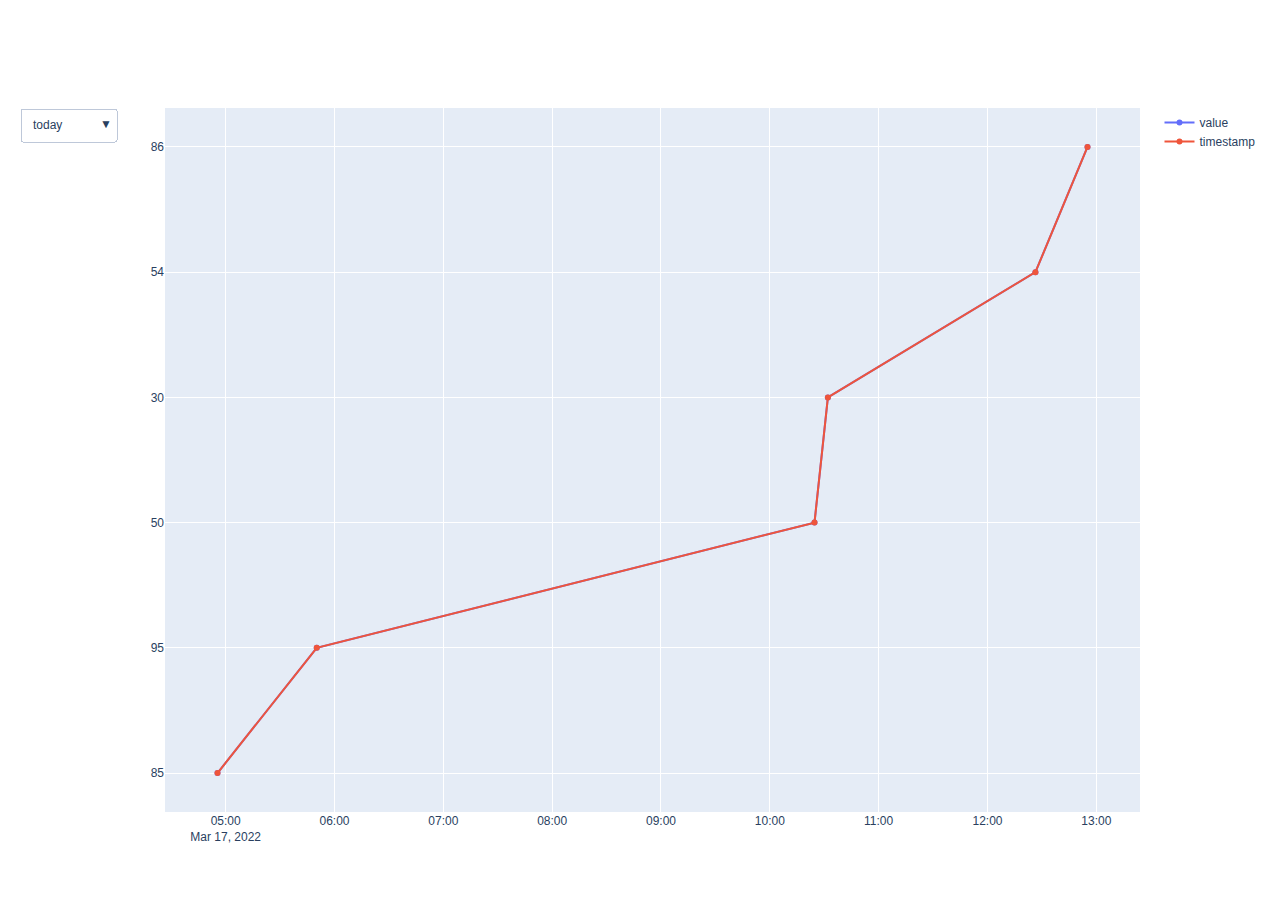
